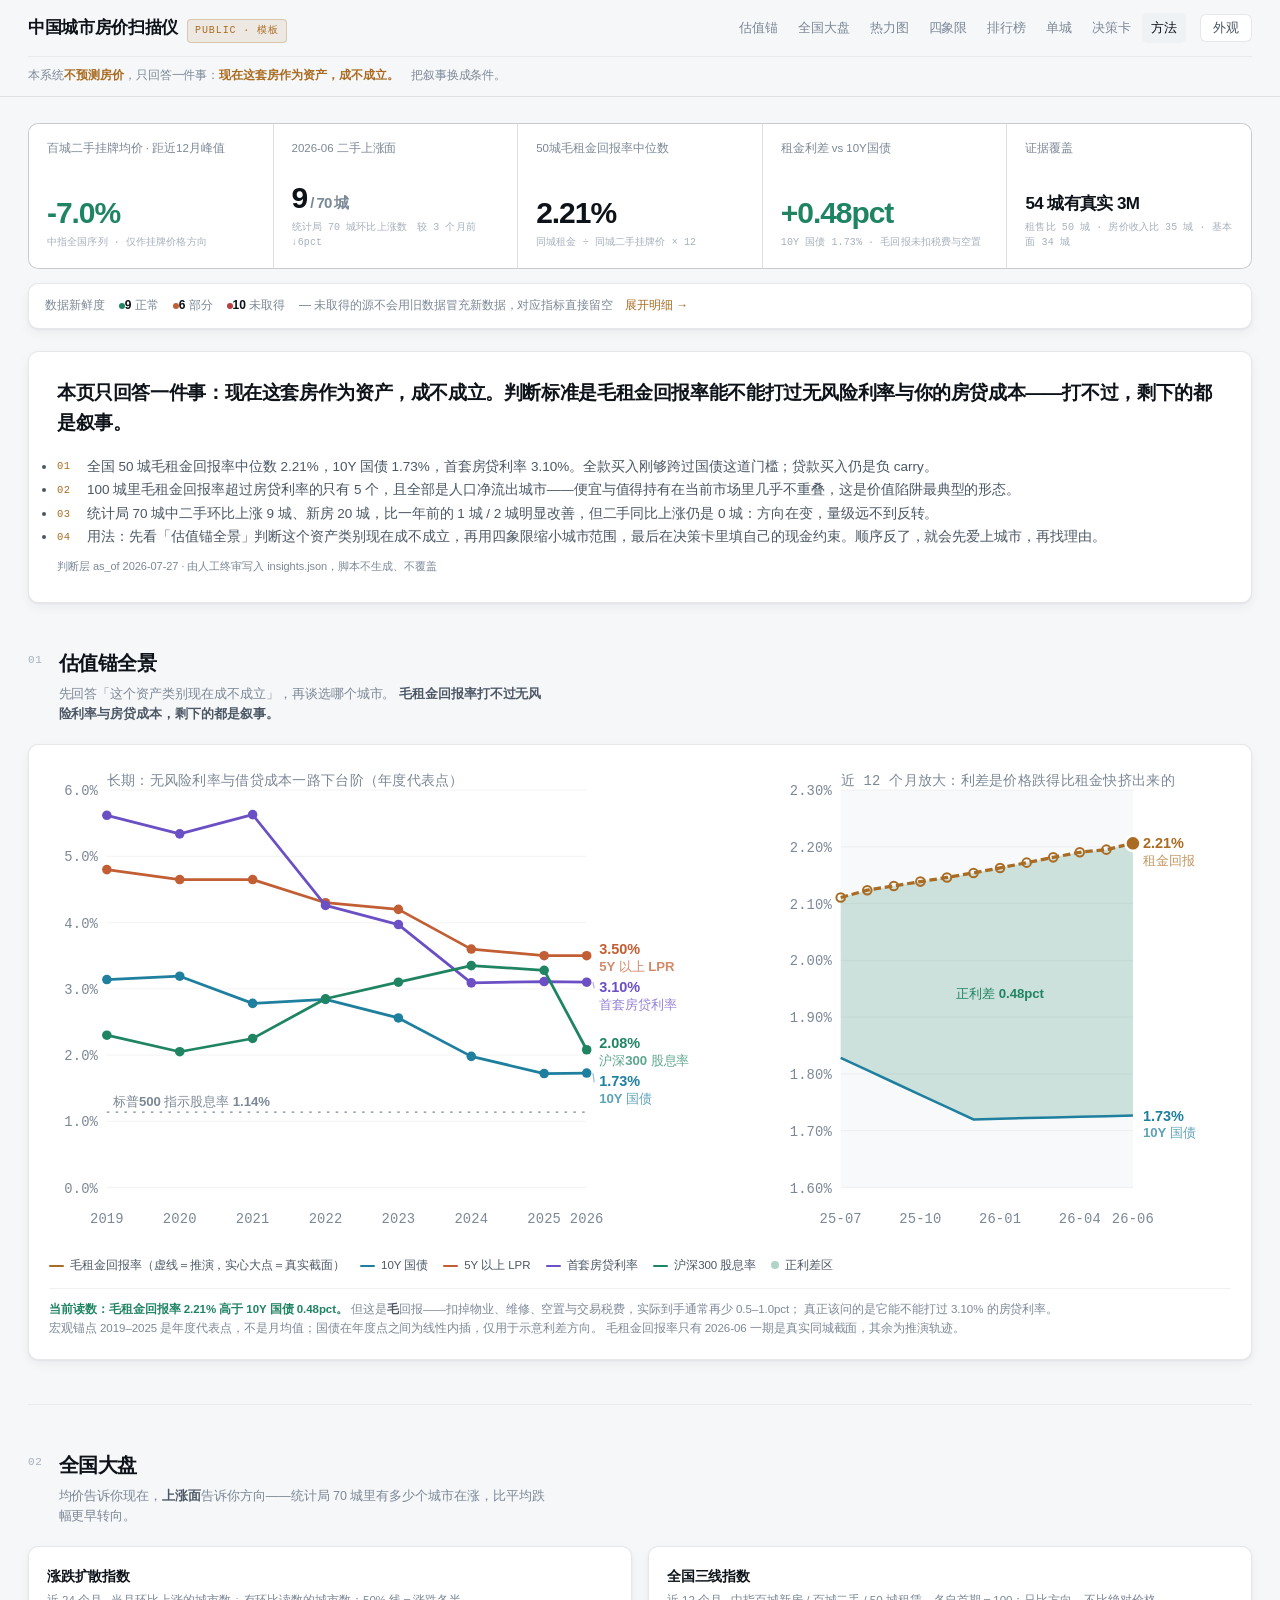
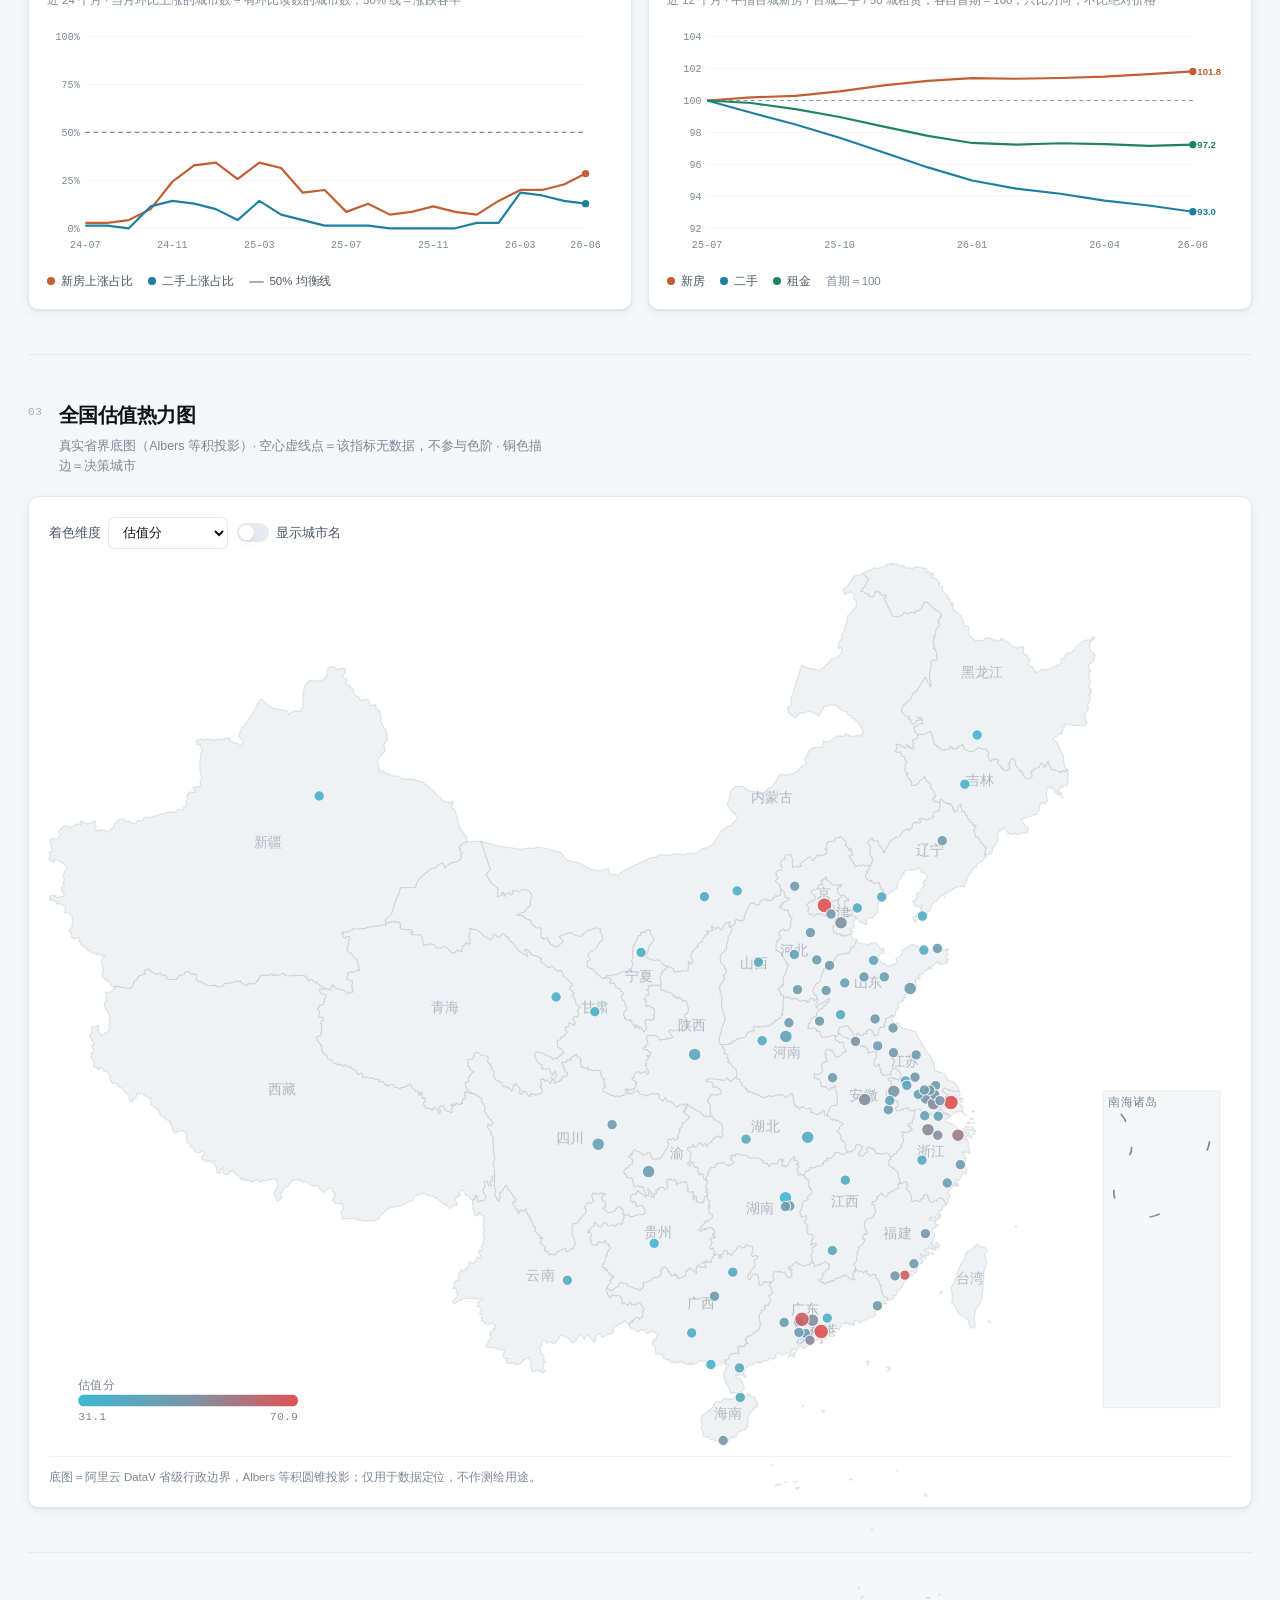
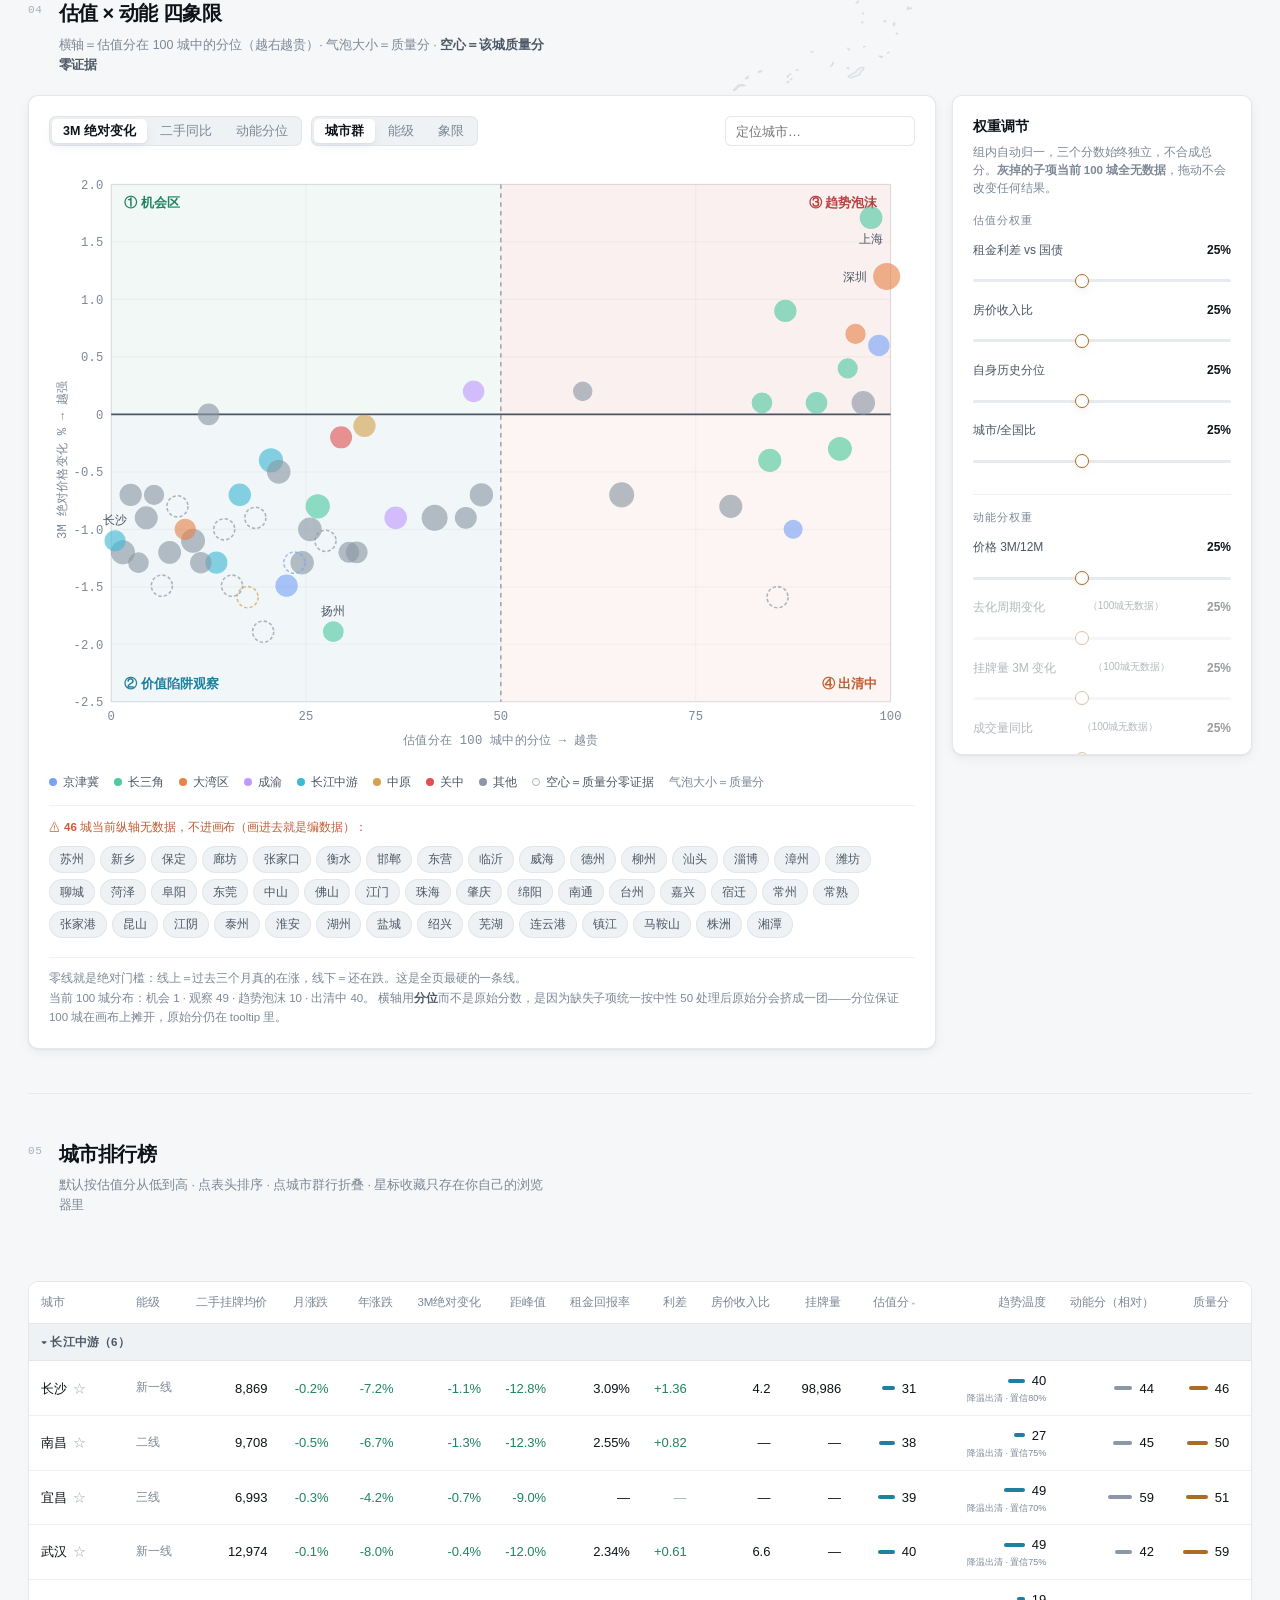
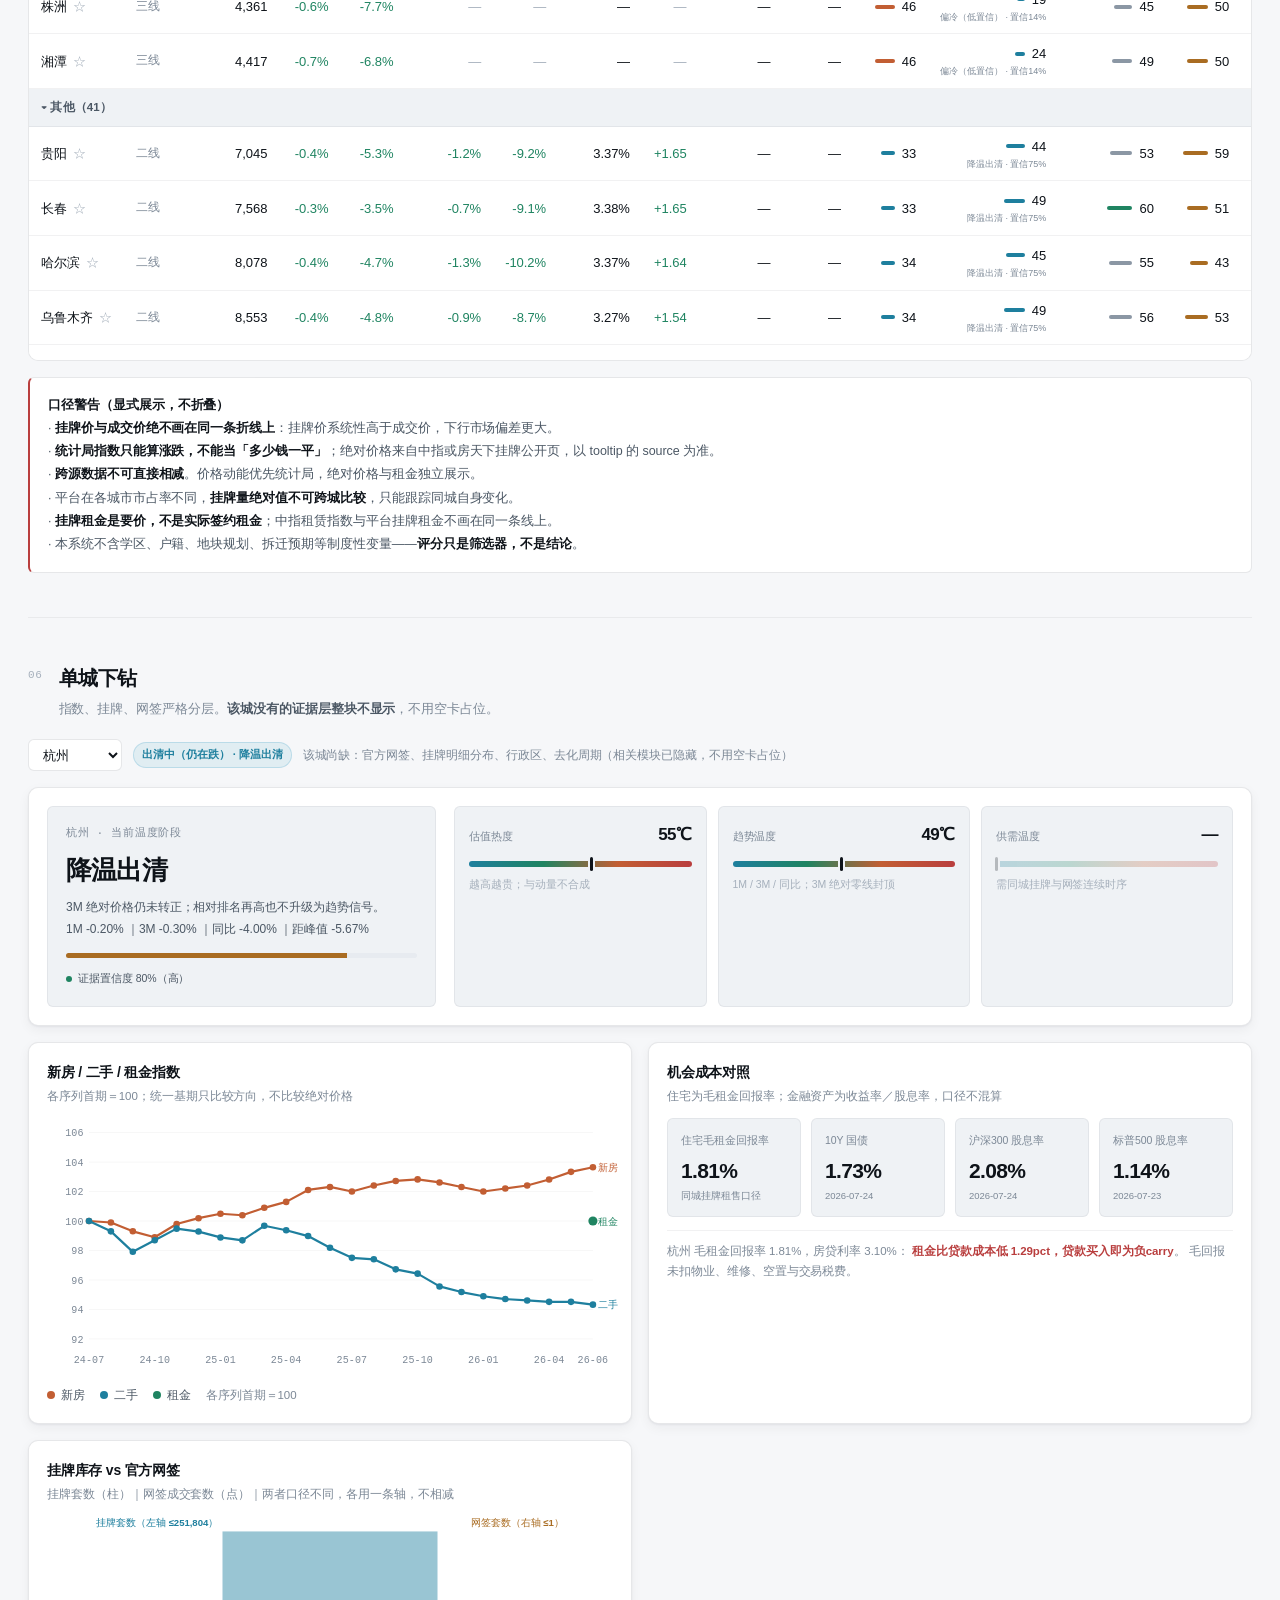
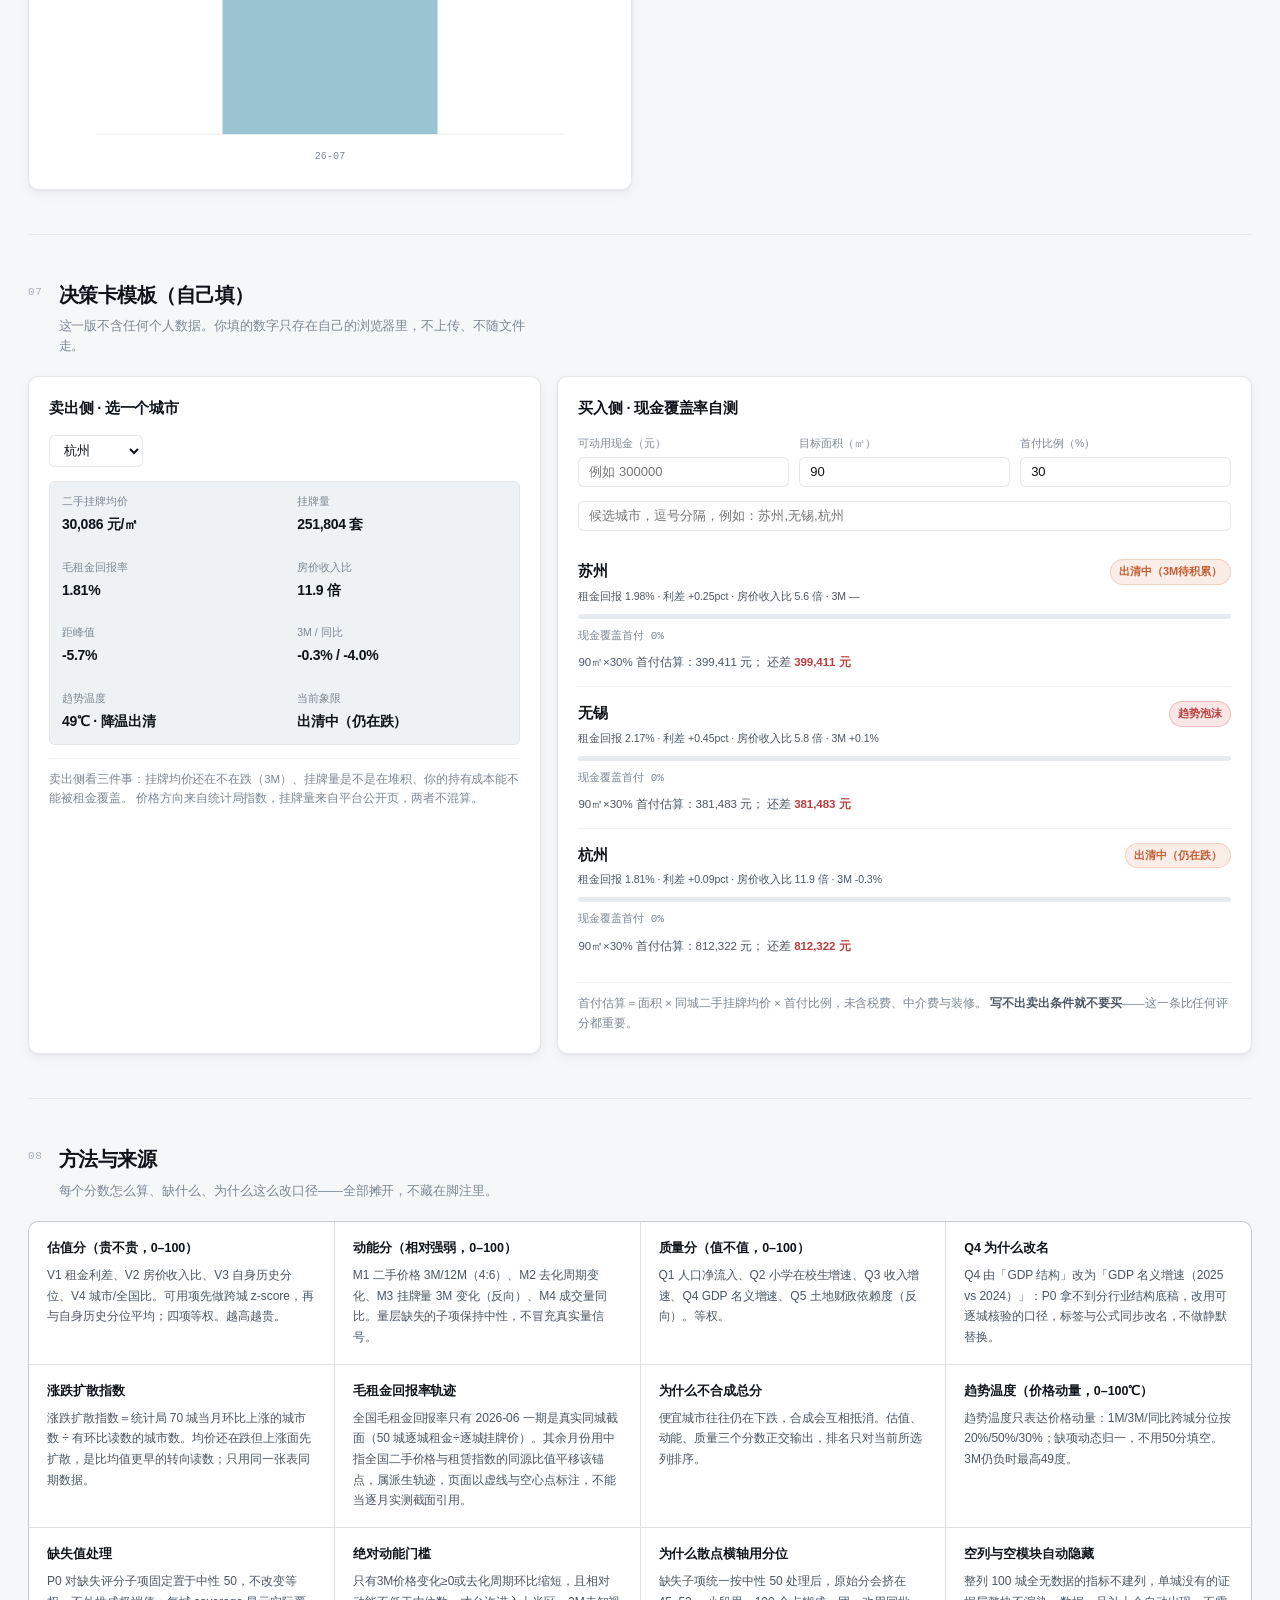
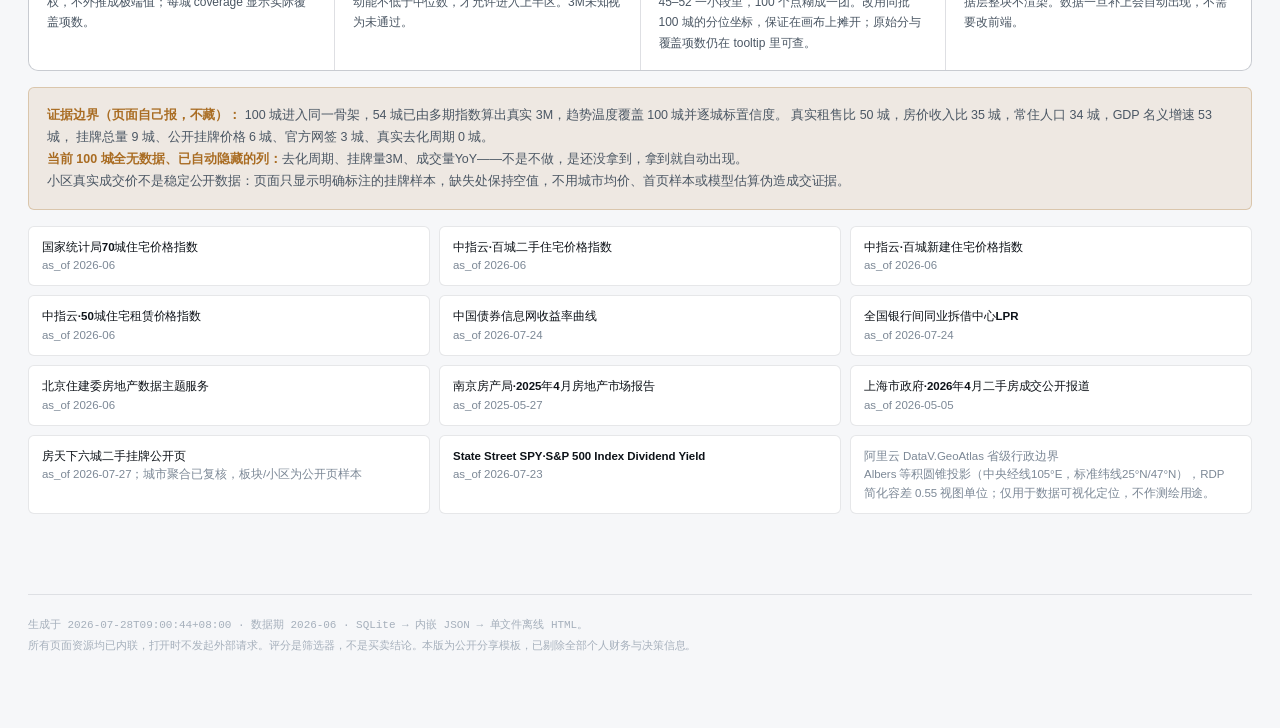
==== city-scanner.html @ cfb12efc "新增中国城市房价扫描仪公开版（自包含单文件） 100 城住宅资产定价扫描仪的脱敏版：同一套市场数据， 决策卡改成读者自填模板，不含任何个人财务与持仓信息。 零外部依赖，打开时不发起任何外部请求。  C" ====
<!DOCTYPE html>
<html lang="zh-CN">
<head>
<meta charset="utf-8">
<meta name="viewport" content="width=device-width, initial-scale=1">
<meta name="color-scheme" content="light dark">
<title>中国城市房价扫描仪</title>
<style>
/* ============================================================
   设计口径：这是一台仪器，不是落地页。
   中性色统一偏冷（对齐"无风险利率"这条冷锚），强调色只有一个——
   铜金 #C8873E，只花在「该看这里」的地方：判断层、决策城市、租金回报率线。
   语义色（涨跌/冷热/警示）与强调色分开，互不占用。
   ============================================================ */
:root{
  /* 中性：冷偏，不是纯灰 */
  --ground:#F6F7F9; --raised:#FFFFFF; --inset:#EFF2F5; --sunken:#E7EBF0;
  --hairline:rgba(16,26,38,.10); --hairline-2:rgba(16,26,38,.06);
  --ink:#0E1319; --ink-2:#4B5764; --ink-3:#7C8896; --ink-4:#A6B0BC;
  /* 强调：铜金，全页唯一 */
  --accent:#A96C22; --accent-soft:rgba(169,108,34,.10); --accent-line:rgba(169,108,34,.28);
  /* 语义：与强调色不共用 */
  --steel:#1E7F9E; --ember:#C25E33; --crimson:#B93E3E; --jade:#1F8461; --violet:#6B4FC4;
  --cool:var(--steel); --warm:var(--ember); --hot:var(--crimson);
  --good:var(--jade); --bad:var(--crimson); --neutral:#8B97A4;
  --q1:#1F8461; --q2:#1E7F9E; --q3:#B93E3E; --q4:#C25E33;
  --shadow-1:0 1px 2px rgba(16,26,38,.05),0 4px 12px rgba(16,26,38,.05);
  --shadow-2:0 2px 6px rgba(16,26,38,.07),0 16px 40px rgba(16,26,38,.10);
  --scrim:rgba(246,247,249,.72);
  --sans:-apple-system,BlinkMacSystemFont,"SF Pro Text","PingFang SC","Hiragino Sans GB","Microsoft YaHei",sans-serif;
  --mono:ui-monospace,SFMono-Regular,"SF Mono","JetBrains Mono","Roboto Mono",Menlo,monospace;
  --r:6px; --r-lg:10px;
  --ease:cubic-bezier(.22,.61,.36,1);
  --ease-out:cubic-bezier(.16,1,.3,1);
}
@media (prefers-color-scheme:dark){
  :root{
    --ground:#0A0D12; --raised:#12161D; --inset:#171C25; --sunken:#1E2530;
    --hairline:rgba(180,200,225,.11); --hairline-2:rgba(180,200,225,.06);
    --ink:#E8EDF2; --ink-2:#9AA7B5; --ink-3:#6D7B8A; --ink-4:#4E5A68;
    --accent:#D69B4E; --accent-soft:rgba(214,155,78,.12); --accent-line:rgba(214,155,78,.34);
    --steel:#4FA8C7; --ember:#D8734A; --crimson:#CE4B4B; --jade:#3E9C7A; --violet:#8E77E0;
    --q1:#3E9C7A; --q2:#4FA8C7; --q3:#CE4B4B; --q4:#D8734A;
    --shadow-1:0 1px 2px rgba(0,0,0,.32),0 4px 14px rgba(0,0,0,.28);
    --shadow-2:0 2px 8px rgba(0,0,0,.40),0 18px 48px rgba(0,0,0,.44);
    --scrim:rgba(10,13,18,.72);
  }
}
:root[data-theme="dark"]{
  --ground:#0A0D12; --raised:#12161D; --inset:#171C25; --sunken:#1E2530;
  --hairline:rgba(180,200,225,.11); --hairline-2:rgba(180,200,225,.06);
  --ink:#E8EDF2; --ink-2:#9AA7B5; --ink-3:#6D7B8A; --ink-4:#4E5A68;
  --accent:#D69B4E; --accent-soft:rgba(214,155,78,.12); --accent-line:rgba(214,155,78,.34);
  --steel:#4FA8C7; --ember:#D8734A; --crimson:#CE4B4B; --jade:#3E9C7A; --violet:#8E77E0;
  --q1:#3E9C7A; --q2:#4FA8C7; --q3:#CE4B4B; --q4:#D8734A;
  --shadow-1:0 1px 2px rgba(0,0,0,.32),0 4px 14px rgba(0,0,0,.28);
  --shadow-2:0 2px 8px rgba(0,0,0,.40),0 18px 48px rgba(0,0,0,.44);
  --scrim:rgba(10,13,18,.72);
}
:root[data-theme="light"]{
  --ground:#F6F7F9; --raised:#FFFFFF; --inset:#EFF2F5; --sunken:#E7EBF0;
  --hairline:rgba(16,26,38,.10); --hairline-2:rgba(16,26,38,.06);
  --ink:#0E1319; --ink-2:#4B5764; --ink-3:#7C8896; --ink-4:#A6B0BC;
  --accent:#A96C22; --accent-soft:rgba(169,108,34,.10); --accent-line:rgba(169,108,34,.28);
  --steel:#1E7F9E; --ember:#C25E33; --crimson:#B93E3E; --jade:#1F8461; --violet:#6B4FC4;
  --q1:#1F8461; --q2:#1E7F9E; --q3:#B93E3E; --q4:#C25E33;
  --shadow-1:0 1px 2px rgba(16,26,38,.05),0 4px 12px rgba(16,26,38,.05);
  --shadow-2:0 2px 6px rgba(16,26,38,.07),0 16px 40px rgba(16,26,38,.10);
  --scrim:rgba(246,247,249,.72);
}

*{box-sizing:border-box;margin:0;padding:0}
html{scroll-behavior:smooth;scroll-padding-top:78px;-webkit-text-size-adjust:100%}
body{
  background:var(--ground);color:var(--ink);
  font:400 14px/1.62 var(--sans);
  letter-spacing:-.003em;
  padding-bottom:72px;
  -webkit-font-smoothing:antialiased;
  transition:background-color .4s var(--ease),color .4s var(--ease);
}
::selection{background:var(--accent-soft);color:var(--ink)}
:focus-visible{outline:2px solid var(--accent);outline-offset:2px;border-radius:3px}
.wrap{max-width:1340px;margin:0 auto;padding:0 28px}

/* ---- 工具排版 ---- */
.mono{font-family:var(--mono);font-variant-numeric:tabular-nums}
.eyebrow{
  font-family:var(--mono);font-size:10.5px;font-weight:500;
  letter-spacing:.13em;text-transform:uppercase;color:var(--ink-3);
}
.num{font-variant-numeric:tabular-nums;letter-spacing:-.02em}

/* ---- 顶栏 ---- */
header{
  position:sticky;top:0;z-index:60;
  background:var(--scrim);
  backdrop-filter:saturate(180%) blur(20px);
  -webkit-backdrop-filter:saturate(180%) blur(20px);
  border-bottom:1px solid var(--hairline);
}
.hd{display:flex;align-items:center;gap:14px;padding:13px 0;flex-wrap:wrap}
.mark{display:flex;align-items:baseline;gap:9px;min-width:0}
h1{font-size:16.5px;font-weight:650;letter-spacing:-.02em;white-space:nowrap}
.edition{
  font-family:var(--mono);font-size:10px;font-weight:500;letter-spacing:.09em;
  padding:3px 7px;border-radius:4px;border:1px solid var(--hairline);
  color:var(--ink-3);white-space:nowrap;
}
.edition[data-kind="public"]{color:var(--accent);border-color:var(--accent-line);background:var(--accent-soft)}
.spacer{flex:1}
nav.jump{display:flex;gap:2px;overflow-x:auto;scrollbar-width:none}
nav.jump::-webkit-scrollbar{display:none}
nav.jump a{
  font-size:12.5px;color:var(--ink-3);text-decoration:none;
  padding:5px 9px;border-radius:5px;white-space:nowrap;
  transition:color .18s var(--ease),background-color .18s var(--ease);
}
nav.jump a:hover{color:var(--ink);background:var(--inset)}
nav.jump a.on{color:var(--ink);background:var(--inset);font-weight:550}
.creed{
  font-size:12px;color:var(--ink-3);padding:9px 0 11px;
  border-top:1px solid var(--hairline-2);line-height:1.6;
}
.creed b{color:var(--accent);font-weight:600}

/* ---- 按钮 / 控件 ---- */
.btn{
  font:500 12.5px/1 var(--sans);
  background:var(--raised);border:1px solid var(--hairline);color:var(--ink-2);
  padding:7px 12px;border-radius:var(--r);cursor:pointer;
  transition:.18s var(--ease);
}
.btn:hover{color:var(--ink);border-color:var(--ink-4);transform:translateY(-1px)}
.btn:active{transform:translateY(0)}
select,input[type=search],input[type=number]{
  font:400 13px var(--sans);
  background:var(--raised);border:1px solid var(--hairline);color:var(--ink);
  padding:6.5px 10px;border-radius:var(--r);
  transition:border-color .18s var(--ease),box-shadow .18s var(--ease);
}
select:hover,input:hover{border-color:var(--ink-4)}
select:focus,input:focus{outline:none;border-color:var(--accent);box-shadow:0 0 0 3px var(--accent-soft)}
input[type=search]{min-width:158px}
/* 分段控件：驱动隐藏的原生 select，逻辑层完全不动 */
.seg{display:inline-flex;background:var(--inset);border-radius:7px;padding:2px;gap:2px;border:1px solid var(--hairline-2)}
.seg button{
  font:500 12.5px/1 var(--sans);
  border:0;background:transparent;color:var(--ink-3);
  padding:6px 11px;border-radius:5px;cursor:pointer;white-space:nowrap;
  transition:color .2s var(--ease),background-color .2s var(--ease),box-shadow .2s var(--ease);
}
.seg button:hover{color:var(--ink)}
.seg button[aria-pressed="true"]{background:var(--raised);color:var(--ink);box-shadow:var(--shadow-1);font-weight:600}
.seg select{display:none}
/* 开关 */
.switch{display:inline-flex;align-items:center;gap:8px;font-size:12.5px;color:var(--ink-2);cursor:pointer;user-select:none}
.switch input{position:absolute;opacity:0;width:0;height:0}
.switch i{
  width:32px;height:19px;border-radius:19px;background:var(--sunken);
  position:relative;flex:0 0 auto;transition:background-color .24s var(--ease);
}
.switch i::after{
  content:"";position:absolute;top:2px;left:2px;width:15px;height:15px;border-radius:50%;
  background:var(--raised);box-shadow:var(--shadow-1);
  transition:transform .26s var(--ease-out);
}
.switch input:checked + i{background:var(--accent)}
.switch input:checked + i::after{transform:translateX(13px)}
.switch input:focus-visible + i{box-shadow:0 0 0 3px var(--accent-soft)}
.tools{display:flex;gap:9px;align-items:center;flex-wrap:wrap;margin-bottom:14px}
.tools label{font-size:12.5px;color:var(--ink-2);display:flex;align-items:center;gap:7px}

/* ---- 区块骨架 ---- */
section{margin:0;padding:44px 0;border-top:1px solid var(--hairline-2)}
section:first-of-type{border-top:0}
.sec-hd{display:flex;align-items:flex-start;gap:16px;margin-bottom:20px;flex-wrap:wrap}
.sec-idx{
  font-family:var(--mono);font-size:11px;font-weight:500;color:var(--ink-4);
  padding-top:5px;letter-spacing:.06em;flex:0 0 auto;
}
.sec-txt{flex:1;min-width:260px}
h2{font-size:20px;font-weight:650;letter-spacing:-.025em;text-wrap:balance;margin-bottom:5px}
.sec-hd .note{font-size:12.5px;color:var(--ink-3);line-height:1.6;max-width:70ch}
.sec-hd .note b{color:var(--ink-2);font-weight:600}

.card{
  background:var(--raised);border:1px solid var(--hairline);border-radius:var(--r-lg);
  padding:20px;box-shadow:var(--shadow-1);
}
.grid-2{display:grid;grid-template-columns:1fr 1fr;gap:16px}
.wide{grid-column:1/-1}

/* ---- KPI ---- */
.kpis{display:grid;grid-template-columns:repeat(auto-fit,minmax(184px,1fr));gap:1px;
  background:var(--hairline);border:1px solid var(--hairline);border-radius:var(--r-lg);overflow:hidden;margin:26px 0 14px}
.kpi{background:var(--raised);padding:16px 18px 18px;min-height:112px;display:flex;flex-direction:column;
  transition:background-color .22s var(--ease)}
.kpi:hover{background:var(--inset)}
.kpi .lab{font-size:11.5px;color:var(--ink-3);line-height:1.45;min-height:2.9em}
.kpi .val{font-size:30px;font-weight:660;line-height:1.05;margin-top:auto;padding-top:8px;
  font-variant-numeric:tabular-nums;letter-spacing:-.035em}
.kpi .val small{font-size:15px;font-weight:500;color:var(--ink-3);letter-spacing:0}
.kpi .sub{font-family:var(--mono);font-size:10px;color:var(--ink-4);margin-top:7px;line-height:1.5;letter-spacing:.01em}

/* ---- 数据源灯 ---- */
.health{background:var(--raised);border:1px solid var(--hairline);border-radius:var(--r-lg);padding:12px 16px;box-shadow:var(--shadow-1)}
.health-head{display:flex;gap:14px;align-items:center;flex-wrap:wrap;font-size:12px;color:var(--ink-3);cursor:pointer;user-select:none}
.health-head b{color:var(--ink);font-weight:600;font-variant-numeric:tabular-nums}
.health-head .more{color:var(--accent);font-weight:500}
.health-body{display:none;gap:7px;flex-wrap:wrap;margin-top:12px;padding-top:12px;border-top:1px solid var(--hairline-2)}
.health.open .health-body{display:flex}
.health-pill{display:inline-flex;align-items:center;gap:7px;padding:5px 10px;border-radius:20px;
  background:var(--inset);font-size:11px;color:var(--ink-2);cursor:help;border:1px solid var(--hairline-2)}
.dot{width:6px;height:6px;border-radius:50%;display:inline-block;flex:0 0 auto}
.dot.ok{background:var(--jade)} .dot.warn{background:var(--ember)} .dot.err{background:var(--crimson)}

/* ---- 判断层 ---- */
.verdict{
  background:var(--raised);border:1px solid var(--hairline);border-radius:var(--r-lg);
  padding:26px 28px;margin:22px 0 0;box-shadow:var(--shadow-1);position:relative;overflow:hidden;
}
.verdict .kicker{margin-bottom:12px}
.verdict .h{font-size:19px;font-weight:600;line-height:1.6;letter-spacing:-.02em;text-wrap:pretty;margin-bottom:16px}
.verdict ol{list-style:none;counter-reset:v;display:grid;gap:11px}
.verdict li{
  counter-increment:v;position:relative;padding-left:30px;
  font-size:13.5px;color:var(--ink-2);line-height:1.75;text-wrap:pretty;
}
.verdict li::before{
  content:counter(v,decimal-leading-zero);position:absolute;left:0;top:.28em;
  font-family:var(--mono);font-size:10.5px;color:var(--accent);letter-spacing:.04em;
}
.verdict .stamp{margin-top:16px;padding-top:13px;border-top:1px solid var(--hairline-2);
  font-family:var(--mono);font-size:10.5px;color:var(--ink-4);line-height:1.6}

/* ---- 图表通用 ---- */
svg.chart{width:100%;height:auto;display:block;overflow:visible}
/* ⚠️ 血泪条款：CSS 的 fill 优先级高于 SVG 的 fill 属性。
   固定灰的轴文字用 .qlabel；需要逐元素上色的一律用不带 fill 的 .klabel。 */
.qlabel{font-size:11px;fill:var(--ink-3);font-family:var(--mono);letter-spacing:.01em}
.klabel{font-size:11.5px;font-weight:600;font-family:var(--sans)}
.klabel.sm{font-size:10.5px;font-weight:550}
.axis-title{font-size:11px;fill:var(--ink-3);font-family:var(--mono);letter-spacing:.02em}
.grid-l{stroke:var(--hairline);stroke-width:1}
.empty-txt{fill:var(--ink-4);font-size:12px;text-anchor:middle}
.chart-card{background:var(--raised);border:1px solid var(--hairline);border-radius:var(--r-lg);
  padding:18px;min-width:0;box-shadow:var(--shadow-1)}
.chart-card h3{font-size:14px;font-weight:620;letter-spacing:-.015em;margin-bottom:4px}
.chart-card .sub{font-size:11.5px;color:var(--ink-3);margin-bottom:12px;line-height:1.55}
.legend{display:flex;gap:15px;flex-wrap:wrap;font-size:11.5px;color:var(--ink-2);margin-top:13px;align-items:center}
.legend i{width:8px;height:8px;border-radius:50%;display:inline-block;margin-right:6px;vertical-align:0}
.legend .ln{width:15px;height:2.5px;border-radius:2px;vertical-align:middle}
.legend .hollow{background:transparent!important;border:1.5px solid var(--ink-4)}
.note-line{font-size:11.5px;color:var(--ink-3);margin-top:13px;padding-top:11px;
  border-top:1px solid var(--hairline-2);line-height:1.7}
.note-line b{color:var(--ink-2)}
/* 线条入场：一次性描边动画 */
@keyframes draw{from{stroke-dashoffset:var(--len)}to{stroke-dashoffset:0}}
.animate-in polyline[data-draw]{animation:draw 1.1s var(--ease-out) both}
@keyframes pop{from{opacity:0;transform:scale(.4)}to{opacity:var(--o,1);transform:scale(1)}}
.animate-in .bub{animation:pop .5s var(--ease-out) both;animation-delay:var(--d,0s)}

/* ---- 四象限 ---- */
.scatter-layout{display:grid;grid-template-columns:minmax(0,1fr) 300px;gap:16px}
.bub{cursor:pointer;transition:stroke-width .15s var(--ease)}
.bub:hover{stroke:var(--ink)!important;stroke-width:2.4!important}
.wpanel{max-height:660px;overflow:auto}
.wpanel h3{font-size:13.5px;font-weight:620;margin-bottom:5px}
.wpanel .hint{font-size:11.5px;color:var(--ink-3);margin-bottom:15px;line-height:1.6}
.weight-group{border-bottom:1px solid var(--hairline-2);padding-bottom:13px;margin-bottom:15px}
.weight-group:last-of-type{border-bottom:0}
.weight-group h3{font-family:var(--mono);font-size:10.5px;letter-spacing:.1em;text-transform:uppercase;
  color:var(--ink-3);font-weight:500;margin-bottom:11px}
.slider-row{margin-bottom:12px}
.slider-row label{display:flex;justify-content:space-between;gap:8px;font-size:12px;color:var(--ink-2);margin-bottom:6px}
.slider-row label b{color:var(--ink);font-variant-numeric:tabular-nums;font-weight:600}
.slider-row.dim{opacity:.42}
input[type=range]{width:100%;height:3px;-webkit-appearance:none;appearance:none;
  background:var(--sunken);border-radius:2px;outline:none;cursor:pointer}
input[type=range]::-webkit-slider-thumb{-webkit-appearance:none;width:14px;height:14px;border-radius:50%;
  background:var(--raised);border:1.5px solid var(--accent);box-shadow:var(--shadow-1);cursor:pointer;
  transition:transform .16s var(--ease)}
input[type=range]::-webkit-slider-thumb:hover{transform:scale(1.18)}
input[type=range]:disabled{cursor:not-allowed}
.tray{margin-top:14px;padding-top:12px;border-top:1px solid var(--hairline-2)}
.tray .th{font-size:11.5px;color:var(--ember);margin-bottom:9px;font-weight:550}
.chip{display:inline-block;background:var(--inset);border:1px solid var(--hairline-2);border-radius:20px;
  padding:3px 10px;font-size:11.5px;color:var(--ink-2);margin:0 5px 6px 0;cursor:pointer;
  transition:.16s var(--ease)}
.chip:hover{border-color:var(--ink-4);color:var(--ink);transform:translateY(-1px)}
.chip.gold{border-color:var(--accent-line);color:var(--accent);background:var(--accent-soft)}

/* ---- 表格 ---- */
.tbl-scroll{overflow:auto;max-height:680px;border:1px solid var(--hairline);border-radius:var(--r-lg);background:var(--raised)}
table{width:100%;border-collapse:separate;border-spacing:0;font-size:13px}
#tbl{min-width:1120px}
thead th{
  background:var(--raised);color:var(--ink-3);font-weight:500;text-align:right;
  padding:11px 12px;font-size:11.5px;white-space:nowrap;cursor:pointer;user-select:none;
  border-bottom:1px solid var(--hairline);position:sticky;top:0;z-index:3;
  transition:color .16s var(--ease);
}
thead th:first-child,thead th:nth-child(2){text-align:left}
thead th:hover{color:var(--ink)}
thead th .ar{opacity:.6;font-size:9px}
tbody td{padding:9px 12px;text-align:right;border-bottom:1px solid var(--hairline-2);
  font-variant-numeric:tabular-nums;white-space:nowrap}
tbody td:first-child,tbody td:nth-child(2){text-align:left}
tbody tr{transition:background-color .14s var(--ease)}
tbody tr:hover{background:var(--inset)}
tr.grp td{background:var(--inset);color:var(--ink-2);font-size:11.5px;font-weight:600;cursor:pointer;
  text-align:left;position:sticky;top:38px;z-index:2;letter-spacing:.01em}
tr.dec td:first-child{font-weight:600;color:var(--accent)}
tr.star td:first-child::before{content:"★";color:var(--accent);margin-right:5px;font-size:11px}
.tag{font-size:11px;padding:3px 8px;border-radius:20px;font-weight:600;white-space:nowrap;
  border:1px solid transparent}
.t1{background:rgba(62,156,122,.13);color:var(--q1);border-color:rgba(62,156,122,.26)}
.t2{background:rgba(79,168,199,.13);color:var(--q2);border-color:rgba(79,168,199,.26)}
.t3{background:rgba(206,75,75,.13);color:var(--q3);border-color:rgba(206,75,75,.26)}
.t4{background:rgba(216,115,74,.13);color:var(--q4);border-color:rgba(216,115,74,.26)}
.up{color:var(--crimson)} .down{color:var(--jade)} .missing{color:var(--ink-4)}
.bar{display:inline-block;height:4px;border-radius:3px;vertical-align:middle;margin-right:7px;
  transition:width .5s var(--ease-out)}
.mini{display:flex;align-items:center;justify-content:flex-end}
.fav{cursor:pointer;color:var(--ink-4);margin-left:6px;transition:color .16s var(--ease)}
.fav:hover{color:var(--accent)}
.fav.on{color:var(--accent)}

/* ---- 单城下钻 ---- */
.drill-head{display:flex;gap:11px;align-items:center;flex-wrap:wrap;margin-bottom:16px}
.temp-summary{display:grid;grid-template-columns:minmax(230px,.85fr) minmax(0,1.7fr);gap:18px;align-items:stretch}
.temp-stage{background:var(--inset);border:1px solid var(--hairline-2);border-radius:var(--r);padding:18px}
.temp-stage .city{font-family:var(--mono);font-size:10.5px;color:var(--ink-3);letter-spacing:.08em;text-transform:uppercase}
.temp-stage .stage{font-size:26px;font-weight:650;margin:7px 0 6px;letter-spacing:-.03em}
.temp-stage .readout{font-size:12px;color:var(--ink-2);line-height:1.8}
.thermo-grid{display:grid;grid-template-columns:repeat(3,1fr);gap:11px}
.thermo{background:var(--inset);border:1px solid var(--hairline-2);border-radius:var(--r);padding:14px}
.thermo .lab{display:flex;justify-content:space-between;gap:8px;color:var(--ink-3);font-size:11px;align-items:baseline}
.thermo .lab b{color:var(--ink);font-size:17px;font-variant-numeric:tabular-nums;letter-spacing:-.03em;font-weight:640}
.thermo-track{height:6px;margin:12px 0 9px;border-radius:20px;position:relative;
  background:linear-gradient(90deg,var(--steel),var(--jade),var(--ember),var(--crimson))}
.thermo-track i{position:absolute;top:-4px;width:3px;height:14px;background:var(--ink);border-radius:2px;
  box-shadow:0 0 0 2px var(--inset);transition:left .5s var(--ease-out)}
.thermo .desc{font-size:10.5px;color:var(--ink-4);line-height:1.55}
.confidence-line{height:5px;background:var(--sunken);border-radius:8px;overflow:hidden;margin:12px 0 8px}
.confidence-line i{display:block;height:100%;background:var(--accent);transition:width .6s var(--ease-out)}
.evidence-badge{display:inline-flex;align-items:center;gap:6px;font-size:10.5px;color:var(--ink-2)}
.evidence-badge i{width:6px;height:6px;border-radius:50%}
.opps{display:grid;grid-template-columns:repeat(4,1fr);gap:10px}
.opp{background:var(--inset);border:1px solid var(--hairline-2);border-radius:var(--r);padding:13px}
.opp .k{font-size:10.5px;color:var(--ink-3);line-height:1.4;min-height:2.8em}
.opp .v{font-size:21px;font-weight:640;margin-top:5px;font-variant-numeric:tabular-nums;letter-spacing:-.03em}
.opp .m{font-family:var(--mono);font-size:9.5px;color:var(--ink-4);margin-top:4px}

/* ---- 决策卡 ---- */
.decision-grid{display:grid;grid-template-columns:.85fr 1.15fr;gap:16px}
.decision-col{background:var(--raised);border:1px solid var(--hairline);border-radius:var(--r-lg);
  padding:20px;box-shadow:var(--shadow-1)}
.decision-col h3{font-size:14.5px;font-weight:620;margin-bottom:14px;letter-spacing:-.015em}
.decision-stat{display:grid;grid-template-columns:1fr 1fr;gap:1px;background:var(--hairline-2);
  border:1px solid var(--hairline-2);border-radius:var(--r);overflow:hidden}
.decision-stat .s{background:var(--inset);padding:11px 12px;font-variant-numeric:tabular-nums;
  font-size:14px;font-weight:600;letter-spacing:-.02em}
.decision-stat .s span{display:block;font-size:10.5px;color:var(--ink-3);font-variant-numeric:normal;
  font-weight:400;letter-spacing:0;margin-bottom:3px}
.candidate{border-top:1px solid var(--hairline-2);padding:14px 0}
.candidate:first-of-type{border-top:0}
.candidate-head{display:flex;justify-content:space-between;gap:8px;align-items:center}
.candidate-head b{font-size:14.5px;font-weight:620;letter-spacing:-.015em}
.progress{height:5px;background:var(--sunken);border-radius:8px;overflow:hidden;margin-top:9px}
.progress i{display:block;height:100%;background:var(--jade);border-radius:8px;transition:width .6s var(--ease-out)}
.cash-gap{font-size:11.5px;color:var(--ink-2);margin-top:7px}
.cash-gap b{color:var(--crimson);font-variant-numeric:tabular-nums}
.checks{font-size:11px;color:var(--ink-3);margin-top:7px;line-height:1.85;font-family:var(--mono)}
.checks .ok{color:var(--jade)} .checks .no{color:var(--ink-4)}
.selfcalc{display:grid;grid-template-columns:1fr 1fr 1fr;gap:10px;margin-bottom:14px}
.selfcalc label{display:block;font-size:10.5px;color:var(--ink-3);margin-bottom:5px}
.selfcalc input{width:100%}

/* ---- 方法 / 警示 ---- */
.meth{display:grid;grid-template-columns:repeat(auto-fit,minmax(280px,1fr));gap:1px;
  background:var(--hairline);border:1px solid var(--hairline);border-radius:var(--r-lg);overflow:hidden}
.meth .m{background:var(--raised);padding:16px 18px}
.meth h4{font-size:12.5px;font-weight:620;margin-bottom:7px;color:var(--ink)}
.meth p{font-size:12px;color:var(--ink-2);line-height:1.72}
.warnbox{background:var(--raised);border:1px solid var(--hairline);border-left:2px solid var(--crimson);
  border-radius:var(--r);padding:16px 18px;font-size:12.5px;color:var(--ink-2);line-height:1.85}
.warnbox b{color:var(--ink)}
.gapbox{margin-top:16px;background:var(--accent-soft);border:1px solid var(--accent-line);
  border-radius:var(--r);padding:16px 18px;font-size:12.5px;color:var(--ink-2);line-height:1.78}
.gapbox b{color:var(--accent)}
.source-list{margin-top:16px;display:grid;grid-template-columns:repeat(auto-fit,minmax(300px,1fr));gap:9px}
.source-item{background:var(--raised);border:1px solid var(--hairline);border-radius:var(--r);
  padding:11px 13px;font-size:11.5px;color:var(--ink-3);line-height:1.6;transition:.16s var(--ease)}
.source-item:hover{border-color:var(--ink-4);transform:translateY(-1px)}
.source-item a{color:var(--ink);text-decoration:none;font-weight:550}
.source-item a:hover{color:var(--accent)}
footer{margin-top:36px;padding-top:20px;border-top:1px solid var(--hairline);
  font-family:var(--mono);font-size:11px;color:var(--ink-4);line-height:1.85}

/* ---- Tooltip ---- */
#tip{
  position:fixed;pointer-events:none;z-index:99;max-width:340px;opacity:0;
  background:var(--raised);border:1px solid var(--hairline);border-radius:var(--r);
  padding:12px 14px;font-size:12px;box-shadow:var(--shadow-2);
  backdrop-filter:blur(12px);-webkit-backdrop-filter:blur(12px);
  transform:translateY(3px) scale(.98);
  transition:opacity .16s var(--ease),transform .16s var(--ease-out);
}
#tip.show{opacity:1;transform:translateY(0) scale(1)}
#tip .tn{font-weight:640;font-size:13.5px;margin-bottom:9px;letter-spacing:-.015em}
#tip .tr{display:flex;justify-content:space-between;gap:18px;color:var(--ink-3);line-height:1.85}
#tip .tr b{color:var(--ink);font-weight:550;font-variant-numeric:tabular-nums;text-align:right}
#tip .src{margin-top:9px;padding-top:8px;border-top:1px solid var(--hairline-2);
  color:var(--ink-4);font-size:10px;line-height:1.6;font-family:var(--mono)}

/* ---- 滚动渐显 ---- */
.reveal{opacity:0;transform:translateY(14px)}
.reveal.in{opacity:1;transform:none;transition:opacity .6s var(--ease-out),transform .6s var(--ease-out)}
.hidden{display:none!important}

@media (prefers-reduced-motion:reduce){
  html{scroll-behavior:auto}
  *,*::before,*::after{animation-duration:.001ms!important;animation-iteration-count:1!important;
    transition-duration:.001ms!important}
  .reveal{opacity:1;transform:none}
}
@media(max-width:1080px){.scatter-layout{grid-template-columns:1fr}.wpanel{max-height:none}}
@media(max-width:860px){.temp-summary{grid-template-columns:1fr}.thermo-grid{grid-template-columns:1fr}
  .decision-grid,.grid-2{grid-template-columns:1fr}nav.jump{display:none}}
@media(max-width:640px){
  .wrap{padding:0 15px}
  h1{font-size:15px}h2{font-size:17px}
  .kpis{grid-template-columns:1fr 1fr}.kpi{padding:13px}.kpi .val{font-size:24px}
  section{padding:32px 0}.card,.chart-card,.decision-col{padding:15px}
  .sec-hd{gap:10px}.sec-idx{padding-top:2px}
  .opps{grid-template-columns:1fr 1fr}.selfcalc{grid-template-columns:1fr}
  .verdict{padding:19px}.verdict .h{font-size:16px}
}
</style>
</head>
<body>
<header>
  <div class="wrap">
    <div class="hd">
      <div class="mark">
        <h1>中国城市房价扫描仪</h1>
        <span class="edition" id="editionTag"></span>
      </div>
      <span class="spacer"></span>
      <nav class="jump" id="jumpNav"></nav>
      <button class="btn" type="button" id="themeBtn" aria-label="切换深浅主题">外观</button>
    </div>
    <div class="creed">本系统<b>不预测房价</b>，只回答一件事：<b>现在这套房作为资产，成不成立。</b>　把叙事换成条件。</div>
  </div>
</header>

<main class="wrap">
  <div class="kpis reveal" id="kpis"></div>
  <div class="health reveal" id="health"></div>
  <div id="verdictHost"></div>

  <section id="anchorSection">
    <div class="sec-hd reveal">
      <div class="sec-idx">01</div>
      <div class="sec-txt">
        <h2>估值锚全景</h2>
        <div class="note">先回答「这个资产类别现在成不成立」，再谈选哪个城市。
          <b>毛租金回报率打不过无风险利率与房贷成本，剩下的都是叙事。</b></div>
      </div>
    </div>
    <div class="card reveal">
      <svg id="anchor" class="chart" viewBox="0 0 940 380" role="img" aria-label="全国租金回报率与宏观估值锚时间序列"></svg>
      <div class="legend" id="anchorLegend"></div>
      <div class="note-line" id="anchorNote"></div>
    </div>
  </section>

  <section id="nationalSection">
    <div class="sec-hd reveal">
      <div class="sec-idx">02</div>
      <div class="sec-txt">
        <h2>全国大盘</h2>
        <div class="note">均价告诉你现在，<b>上涨面</b>告诉你方向——统计局 70 城里有多少个城市在涨，比平均跌幅更早转向。</div>
      </div>
    </div>
    <div class="grid-2 reveal">
      <div class="chart-card">
        <h3>涨跌扩散指数</h3>
        <div class="sub">近 24 个月 · 当月环比上涨的城市数 ÷ 有环比读数的城市数；50% 线＝涨跌各半</div>
        <svg id="breadth" class="chart" viewBox="0 0 620 260"></svg>
        <div class="legend">
          <span><i style="background:var(--ember)"></i>新房上涨占比</span>
          <span><i style="background:var(--steel)"></i>二手上涨占比</span>
          <span><i class="ln" style="background:var(--ink-4)"></i>50% 均衡线</span>
        </div>
      </div>
      <div class="chart-card">
        <h3>全国三线指数</h3>
        <div class="sub">近 12 个月 · 中指百城新房 / 百城二手 / 50 城租赁，各自首期＝100；只比方向，不比绝对价格</div>
        <svg id="natTrend" class="chart" viewBox="0 0 620 260"></svg>
        <div class="legend" id="natLegend"></div>
      </div>
    </div>
  </section>

  <section id="mapSection">
    <div class="sec-hd reveal">
      <div class="sec-idx">03</div>
      <div class="sec-txt">
        <h2>全国估值热力图</h2>
        <div class="note">真实省界底图（Albers 等积投影）· 空心虚线点＝该指标无数据，不参与色阶 · 铜色描边＝决策城市</div>
      </div>
    </div>
    <div class="card reveal">
      <div class="tools">
        <label>着色维度
          <select id="mapMetric">
            <option value="valuation_score">估值分</option>
            <option value="trend_temperature">趋势温度</option>
            <option value="price_yoy">二手同比</option>
            <option value="price_3m">3M 绝对变化</option>
            <option value="rental_yield">毛租金回报率</option>
            <option value="rental_spread">租金利差</option>
            <option value="price_income_ratio">房价收入比</option>
            <option value="price_from_peak">距峰值</option>
            <option value="quality_score">质量分</option>
          </select>
        </label>
        <label class="switch"><input type="checkbox" id="mapLabels"><i></i>显示城市名</label>
      </div>
      <svg id="map" class="chart" role="img" aria-label="中国城市房价指标热力图"></svg>
      <div class="note-line" id="mapNote"></div>
    </div>
  </section>

  <section id="scatterSection">
    <div class="sec-hd reveal">
      <div class="sec-idx">04</div>
      <div class="sec-txt">
        <h2>估值 × 动能 四象限</h2>
        <div class="note">横轴＝估值分在 100 城中的分位（越右越贵）· 气泡大小＝质量分 · <b>空心＝该城质量分零证据</b></div>
      </div>
    </div>
    <div class="scatter-layout reveal">
      <div class="card">
        <div class="tools">
          <div class="seg" data-for="yAxis" aria-label="纵轴">
            <select id="yAxis">
              <option value="price_3m">3M 绝对变化</option>
              <option value="price_yoy">二手同比</option>
              <option value="momentum_rank">动能分位</option>
            </select>
          </div>
          <div class="seg" data-for="dotColor" aria-label="配色">
            <select id="dotColor">
              <option value="cluster">城市群</option>
              <option value="tier">能级</option>
              <option value="quadrant">象限</option>
            </select>
          </div>
          <span class="spacer"></span>
          <input type="search" id="scatterFind" placeholder="定位城市…">
        </div>
        <svg id="scatter" class="chart" viewBox="0 0 780 540" role="img" aria-label="城市估值与动能四象限散点图"></svg>
        <div class="legend" id="scatterLegend"></div>
        <div class="tray hidden" id="scatterTray"></div>
        <div class="note-line" id="scatterNote"></div>
      </div>
      <div class="card wpanel">
        <h3>权重调节</h3>
        <div class="hint">组内自动归一，三个分数始终独立，不合成总分。<b>灰掉的子项当前 100 城全无数据</b>，拖动不会改变任何结果。</div>
        <div id="weightPanel"></div>
        <button class="btn" type="button" style="width:100%" id="resetBtn">复位为等权</button>
      </div>
    </div>
  </section>

  <section id="rankingSection">
    <div class="sec-hd reveal">
      <div class="sec-idx">05</div>
      <div class="sec-txt">
        <h2>城市排行榜</h2>
        <div class="note">默认按估值分从低到高 · 点表头排序 · 点城市群行折叠 · 星标收藏只存在你自己的浏览器里</div>
      </div>
    </div>
    <div class="tools reveal">
      <select id="fTier"><option value="">全部能级</option><option>一线</option><option>新一线</option><option>二线</option><option>三线</option></select>
      <select id="fCluster"><option value="">全部城市群</option></select>
      <select id="fQuad"><option value="">全部象限</option><option>机会</option><option>观察</option><option>趋势泡沫</option><option>出清中</option></select>
      <select id="fPop"><option value="">全部人口趋势</option><option>净流入</option><option>持平</option><option>净流出</option><option>未知</option></select>
      <input type="search" id="fName" placeholder="搜索城市…">
      <label class="switch" id="fDecWrap"><input type="checkbox" id="fDec"><i></i>只看决策城市</label>
      <label class="switch"><input type="checkbox" id="fFav"><i></i>只看收藏</label>
    </div>
    <div class="tbl-scroll reveal"><table id="tbl">
      <thead><tr id="thead"></tr></thead>
      <tbody id="tb"></tbody>
    </table></div>
    <div class="warnbox reveal" style="margin-top:16px">
      <b>口径警告（显式展示，不折叠）</b><br>
      · <b>挂牌价与成交价绝不画在同一条折线上</b>：挂牌价系统性高于成交价，下行市场偏差更大。<br>
      · <b>统计局指数只能算涨跌，不能当「多少钱一平」</b>；绝对价格来自中指或房天下挂牌公开页，以 tooltip 的 source 为准。<br>
      · <b>跨源数据不可直接相减</b>。价格动能优先统计局，绝对价格与租金独立展示。<br>
      · 平台在各城市市占率不同，<b>挂牌量绝对值不可跨城比较</b>，只能跟踪同城自身变化。<br>
      · <b>挂牌租金是要价，不是实际签约租金</b>；中指租赁指数与平台挂牌租金不画在同一条线上。<br>
      · 本系统不含学区、户籍、地块规划、拆迁预期等制度性变量——<b>评分只是筛选器，不是结论</b>。
    </div>
  </section>

  <section id="cityDrillSection">
    <div class="sec-hd reveal">
      <div class="sec-idx">06</div>
      <div class="sec-txt">
        <h2>单城下钻</h2>
        <div class="note">指数、挂牌、网签严格分层。<b>该城没有的证据层整块不显示</b>，不用空卡占位。</div>
      </div>
    </div>
    <div class="drill-head reveal">
      <select id="citySelect" aria-label="选择下钻城市"></select>
      <span class="tag t2" id="cityStatus"></span>
      <span id="cityGap" style="font-size:11.5px;color:var(--ink-3)"></span>
    </div>
    <div class="grid-2 reveal" id="drillGrid">
      <div class="chart-card wide" id="temperaturePanel"></div>

      <div class="chart-card" data-mod="trend">
        <h3>新房 / 二手 / 租金指数</h3>
        <div class="sub">各序列首期＝100；统一基期只比较方向，不比较绝对价格</div>
        <svg id="cityTrend" class="chart" viewBox="0 0 620 280"></svg>
        <div class="legend" id="cityTrendLegend"></div>
      </div>

      <div class="chart-card" data-mod="opp">
        <h3>机会成本对照</h3>
        <div class="sub">住宅为毛租金回报率；金融资产为收益率／股息率，口径不混算</div>
        <div class="opps" id="opportunity"></div>
        <div class="note-line" id="oppNote"></div>
      </div>

      <div class="chart-card" data-mod="supply">
        <h3>挂牌库存 vs 官方网签</h3>
        <div class="sub">挂牌套数（柱）｜网签成交套数（点）｜两者口径不同，各用一条轴，不相减</div>
        <svg id="supplyChart" class="chart" viewBox="0 0 620 280"></svg>
      </div>

      <div class="chart-card" data-mod="box">
        <h3>二手挂牌单价分布</h3>
        <div class="sub">P10 / P25 / 中位数 / P75 / P90；看结构，不用均值代替分布</div>
        <svg id="priceBox" class="chart" viewBox="0 0 620 190"></svg>
      </div>

      <div class="chart-card wide" data-mod="district">
        <h3>行政区挂牌排行</h3>
        <div class="sub">公开挂牌页同源结构样本；样本量不冒充平台全量</div>
        <div class="tbl-scroll" style="max-height:340px"><table>
          <thead><tr><th>行政区</th><th>观察样本 / 平台总量</th><th>挂牌中位价</th><th>P25</th><th>P75</th><th>面积中位数</th><th>来源 / as_of</th></tr></thead>
          <tbody id="districtBody"></tbody>
        </table></div>
      </div>

      <div class="chart-card wide" data-mod="plate">
        <h3>板块排行</h3>
        <div class="sub">估值＝板块挂牌中位价的同城分位，动能＝同源价格与挂牌量变化</div>
        <div class="tools">
          <div class="seg" data-for="plateSort" aria-label="板块排序">
            <select id="plateSort">
              <option value="valuation_score">按估值</option>
              <option value="momentum_score">按动能</option>
            </select>
          </div>
        </div>
        <div class="tbl-scroll" style="max-height:340px"><table>
          <thead><tr><th>板块</th><th>行政区</th><th>观察样本</th><th>挂牌中位价</th><th>价格3M</th><th>挂牌量3M</th><th>估值</th><th>动能</th></tr></thead>
          <tbody id="plateBody"></tbody>
        </table></div>
      </div>

      <div class="chart-card wide" data-mod="community">
        <h3>小区 Top / Bottom 20</h3>
        <div class="sub"><b>挂牌口径，非成交价。</b>默认过滤挂牌少于 5 套的高噪音样本。</div>
        <div class="tools">
          <input type="search" id="communitySearch" placeholder="输入小区名…">
          <div class="seg" data-for="communityOrder" aria-label="排序">
            <select id="communityOrder">
              <option value="top">单价 Top 20</option>
              <option value="bottom">单价 Bottom 20</option>
            </select>
          </div>
          <label class="switch"><input type="checkbox" id="showLowSample"><i></i>显示 ＜5 套小区</label>
          <button class="btn" type="button" id="loadCommunities">加载该城小区分片</button>
          <span id="communityStatus" class="mono" style="font-size:11px;color:var(--ink-4)">尚未加载</span>
        </div>
        <div class="tbl-scroll" style="max-height:400px"><table>
          <thead><tr><th>小区</th><th>板块 / 行政区</th><th>观察样本</th><th>单价中位数</th><th>3M</th><th>12M</th><th>同城分位</th></tr></thead>
          <tbody id="communityBody"></tbody>
        </table></div>
        <div class="grid-2" style="margin-top:14px">
          <div><h3 style="font-size:12.5px;margin-bottom:8px">小区挂牌均价与套数走势</h3><svg id="communityTrend" class="chart" viewBox="0 0 620 220"></svg></div>
          <div><h3 style="font-size:12.5px;margin-bottom:8px">小区挂牌单价箱线</h3><svg id="communityBox" class="chart" viewBox="0 0 620 220"></svg></div>
        </div>
      </div>
    </div>
  </section>

  <section id="decisionSection">
    <div class="sec-hd reveal">
      <div class="sec-idx">07</div>
      <div class="sec-txt">
        <h2 id="decisionTitle">决策卡</h2>
        <div class="note" id="decisionNote"></div>
      </div>
    </div>
    <div class="decision-grid reveal">
      <div class="decision-col"><h3 id="sellTitle">卖出侧</h3><div id="sellDecision"></div></div>
      <div class="decision-col"><h3 id="buyTitle">买入侧</h3><div id="buyDecision"></div></div>
    </div>
  </section>

  <section id="methodSection">
    <div class="sec-hd reveal">
      <div class="sec-idx">08</div>
      <div class="sec-txt">
        <h2>方法与来源</h2>
        <div class="note">每个分数怎么算、缺什么、为什么这么改口径——全部摊开，不藏在脚注里。</div>
      </div>
    </div>
    <div class="meth reveal" id="methodHost"></div>
    <div class="gapbox reveal" id="gapbox"></div>
    <div class="source-list reveal" id="sourceList"></div>
  </section>

  <footer id="footer"></footer>
</main>
<div id="tip"></div>

<script>
const DATA={"meta":{"title":"中国城市房价扫描仪","generated_at":"2026-07-28T09:00:44+08:00","period":"2026-06","coverage":{"cities":100,"valuation_scores":100,"rent_yield":50,"price_income":35,"actual_3m":54,"trend_temperature":100,"fundamentals":34,"listing_count":9,"listing_price":6,"netsign_cities":3,"absorption":0,"population":34,"gdp_growth":53},"columns_present":{"price_level":100,"price_mom":100,"price_yoy":100,"price_3m":54,"price_from_peak":54,"rental_yield":50,"rental_spread":50,"price_income_ratio":35,"absorption_months":0,"listing_count":9,"listing_3m":0,"deals_yoy":0,"trend_temperature":100},"edition":"public"},"kpis":{"national_used_from_12m_peak":-6.96,"rising_cities":14,"city_count":100,"national_rental_yield":2.21,"cgb10y":1.73,"rental_spread":0.48},"source_health":[{"source_name":"三分数与四象限","last_success_at":"2026-07-28T09:00:44+08:00","last_attempt_at":"2026-07-28T09:00:44+08:00","last_status":"partial","rows":100,"note":"period=2026-06; scores=100; missing P0 subitems use neutral 50 without changing equal weights; coverage is exported per city; absolute-gate unknown is never allowed into upper quadrants"},{"source_name":"中指云·50城租赁","last_success_at":"2026-07-27T15:57:10+08:00","last_attempt_at":"2026-07-27T15:57:10+08:00","last_status":"current","rows":50,"note":"verified bundled snapshot; no network attempted; data period=2026-06"},{"source_name":"中指云·百城二手","last_success_at":"2026-07-27T15:57:10+08:00","last_attempt_at":"2026-07-27T15:57:10+08:00","last_status":"current","rows":100,"note":"verified bundled snapshot; no network attempted; data period=2026-06"},{"source_name":"中指云·百城新房","last_success_at":"2026-07-27T15:57:10+08:00","last_attempt_at":"2026-07-27T15:57:10+08:00","last_status":"current","rows":100,"note":"verified bundled snapshot; no network attempted; data period=2026-06"},{"source_name":"国家统计局·70城价格","last_success_at":"2026-07-27T15:57:10+08:00","last_attempt_at":"2026-07-27T15:57:10+08:00","last_status":"current","rows":140,"note":"verified bundled snapshot; no network attempted; period=2026-06; release=2026-07-15; parser=reused fetch_data.py"},{"source_name":"国家统计局·70城历史","last_success_at":"2026-07-28T09:00:44+08:00","last_attempt_at":"2026-07-28T09:00:44+08:00","last_status":"current","rows":3360,"note":"months=24/24; rows=3360; static_index_pages=36; parser=reused fetch_data.py"},{"source_name":"城市基本面·统计公报","last_success_at":"2026-07-28T09:00:44+08:00","last_attempt_at":"2026-07-28T09:00:44+08:00","last_status":"partial","rows":63,"note":"cities=63/100；常住人口 34 城、城镇人均可支配收入 35 城（含增速 29 城）、GDP总量 53 城、GDP名义增速 53 城；小学在校生/土地出让金/一般公共预算仍为 NULL，不用估算填空"},{"source_name":"城市趋势温度","last_success_at":"2026-07-28T09:00:44+08:00","last_attempt_at":"2026-07-28T09:00:44+08:00","last_status":"current","rows":100,"note":"period=2026-06; trend temperature is momentum-only; missing components are reweighted, never neutral-filled; absolute zero gate applied"},{"source_name":"宏观估值锚","last_success_at":"2026-07-28T09:00:44+08:00","last_attempt_at":"2026-07-28T09:00:44+08:00","last_status":"partial","rows":8,"note":"2026 current anchors reviewed; 2019-2025 are annual representative points, not daily averages; mortgage latest=2026-05; CSI300 2026 uses realized+remaining dividend; S&P500 index dividend yield=1.14% as of 2026-07-23"},{"source_name":"官方网签·上海网上房地产","last_success_at":null,"last_attempt_at":"2026-07-27T16:23:17+08:00","last_status":"failed","rows":0,"note":"url=https://www.fangdi.com.cn/; HTTPError: HTTP Error 412: Precondition Failed"},{"source_name":"官方网签·北京住建委","last_success_at":"2026-07-27T16:25:42+08:00","last_attempt_at":"2026-07-27T16:25:42+08:00","last_status":"current","rows":1,"note":"url=http://bjjs.zjw.beijing.gov.cn/eportal/ui?pageId=307749; 只写入页面明确标注的月度网签值"},{"source_name":"官方网签·南京网上房地产","last_success_at":null,"last_attempt_at":"2026-07-27T16:23:20+08:00","last_status":"failed","rows":0,"note":"url=https://www.njhouse.com.cn/; URLError: <urlopen error [SSL: SSLV3_ALERT_HANDSHAKE_FAILURE] sslv3 alert handshake failure (_ssl.c:1129)>"},{"source_name":"官方网签·成都市住建局","last_success_at":null,"last_attempt_at":"2026-07-27T16:23:22+08:00","last_status":"failed","rows":0,"note":"url=https://cdzj.chengdu.gov.cn/; HTTPError: HTTP Error 412: Precondition Failed"},{"source_name":"官方网签·无锡市住建局","last_success_at":null,"last_attempt_at":"2026-07-27T16:23:26+08:00","last_status":"failed","rows":0,"note":"url=https://js.wuxi.gov.cn/zfxxgk/xxgkml/fdcsc/index.shtml; ValueError: 公开页可访问，但未找到明确的月度住宅网签字段"},{"source_name":"官方网签·杭州透明售房网","last_success_at":null,"last_attempt_at":"2026-07-27T16:23:19+08:00","last_status":"failed","rows":0,"note":"url=https://www.tmsf.com/housingtype/housetypeinfo_33_2.htm; HTTPError: HTTP Error 405: Not Allowed"},{"source_name":"官方网签·苏州市住建局","last_success_at":null,"last_attempt_at":"2026-07-27T16:23:22+08:00","last_status":"failed","rows":0,"note":"url=https://zfcjj.suzhou.gov.cn/; RuntimeError: robots.txt does not allow fetch: https://zfcjj.suzhou.gov.cn/robots.txt returned HTTP 302"},{"source_name":"官方网签·长沙市住建局","last_success_at":null,"last_attempt_at":"2026-07-27T16:23:24+08:00","last_status":"failed","rows":0,"note":"url=https://www.csfdc.gov.cn/; URLError: <urlopen error [Errno 8] nodename nor servname provided, or not known>"},{"source_name":"房天下二手挂牌公开页","last_success_at":null,"last_attempt_at":"2026-07-27T17:47:21+08:00","last_status":"failed","rows":0,"note":"分层样本; requests=0; elapsed=4.6s; sample_rows=0; platform_universe=0; 苏州:RuntimeError:工业园区:RuntimeError:HTTP 302: public no-login rule triggered"},{"source_name":"房天下二手挂牌公开页（城市聚合）","last_success_at":"2026-07-28T09:00:44+08:00","last_attempt_at":"2026-07-28T09:00:44+08:00","last_status":"current","rows":6,"note":"六城公开首页挂牌总量与参考均价；挂牌口径，非成交价；2026-07-27复核"},{"source_name":"政府公开市场报告·南京房产局","last_success_at":"2026-07-28T09:00:44+08:00","last_attempt_at":"2026-07-28T09:00:44+08:00","last_status":"partial","rows":1,"note":"官方公开页人工复核快照；当前仅有明确可审计的月份，历史不足3个月"},{"source_name":"政府公开报道·上海市政府","last_success_at":"2026-07-28T09:00:44+08:00","last_attempt_at":"2026-07-28T09:00:44+08:00","last_status":"partial","rows":1,"note":"官方公开页人工复核快照；当前仅有明确可审计的月份，历史不足3个月"},{"source_name":"派生指标","last_success_at":"2026-07-28T09:00:44+08:00","last_attempt_at":"2026-07-28T09:00:44+08:00","last_status":"current","rows":100,"note":"period=2026-06; city_metrics=100; price 3M requires 4 monthly index observations; absorption requires listing stock + 3 consecutive official deal months; missing P1 values intentionally remain NULL"},{"source_name":"链家二手挂牌","last_success_at":null,"last_attempt_at":"2026-07-27T16:20:36+08:00","last_status":"failed","rows":0,"note":"requests=0; elapsed=1.9s; 杭州:RuntimeError:robots.txt 禁止自动采集：https://hz.lianjia.com/robots.txt"},{"source_name":"链家二手挂牌（用户人工核验）","last_success_at":"2026-07-28T09:00:44+08:00","last_attempt_at":"2026-07-28T09:00:44+08:00","last_status":"partial","rows":7,"note":"仅城市挂牌总量；无房源明细、挂牌均价和分位数。自动采集因 robots.txt Disallow:/ 未运行。"},{"source_name":"链家租房挂牌","last_success_at":null,"last_attempt_at":"2026-07-27T16:20:38+08:00","last_status":"failed","rows":0,"note":"requests=0; elapsed=2.1s; 杭州:RuntimeError:robots.txt 禁止自动采集：https://hz.lianjia.com/robots.txt"}],"cities":[{"name":"南京","name_en":"Nanjing","province":"江苏","tier":"新一线","cluster":"长三角","lat":32.041544,"lng":118.767413,"lianjia_code":"nj","decision":"","population_trend":"净流入","price_level":19450.0,"price_mom":-0.3,"price_yoy":-5.9,"price_3m":-0.4,"price_from_peak":-10.82,"rent_level":35.86,"rental_yield":1.7,"rental_spread":-0.03,"price_income_ratio":7.74,"history_percentile":2.1,"city_national_ratio":2.002,"absorption_months":null,"absorption_mom":null,"listing_count":252120,"listing_3m":null,"listing_12m":null,"deals_yoy":null,"valuation_score":50.5,"momentum_score":52.3,"quality_score":54.1,"quadrant":"出清中（仍在跌）","quadrant_base":"出清中","trend_temperature":49.0,"supply_temperature":null,"evidence_confidence":80.0,"temperature_stage":"降温出清","temperature_details":{"definition":"趋势温度只表达价格动量；不与估值分、质量分合成总分","formula":{"price_1m_cross_city_percentile":0.2,"price_3m_cross_city_percentile":0.5,"price_yoy_cross_city_percentile":0.3,"missing":"仅对可观测项重新归一权重，不用50分填空","absolute_gate":"3M<0时最高49；3M转正但同比仍负时最高69"},"raw":{"price_mom":-0.29999999999999716,"price_3m":-0.39970000000000283,"price_yoy":-5.900000000000006,"listing_3m":null,"deals_yoy":null,"absorption_mom":null},"component_temperatures":{"price_1m":68.0,"price_3m":71.29629629629629,"price_yoy":58.5,"listing":null,"deals":null,"absorption":null},"price_months":24},"subscores":{"V":{"V1":68.0715,"V2":47.5585,"V3":16.7844,"V4":69.5912},"M":{"M1":59.2777,"M2":50.0,"M3":50.0,"M4":50.0},"Q":{"Q1":69.238,"Q2":50.0,"Q3":46.9044,"Q4":54.5902,"Q5":50.0},"raw":{"V1_rental_spread":-0.02788231389284057,"V2_price_income_ratio":7.741944043943991,"V3_history_percentile":2.0833333333333335,"V4_city_national_ratio":2.0023736055067647,"M1_price_weighted":-3.6998800000000043,"M2_absorption_mom":null,"M3_listing_3m":null,"M4_deals_yoy":null,"Q1_population_growth":0.6380329909741675,"Q2_students_growth":null,"Q3_income_growth":3.9,"Q4_gdp_growth":4.491,"Q5_land_dependence":null},"coverage":{"valuation":4,"momentum":1,"quality":3},"neutral_for_missing":50,"valuation_median":46.9232,"momentum_median":50.4438,"relative_above_median":true,"absolute_gate":false,"price_gate":false,"absorption_gate":false,"quadrant_base":"出清中","suffix":"（仍在跌）"},"provenance":{"price_level":{"source":"房天下二手挂牌公开页","as_of":"2026-07-27","note":"二手住宅挂牌均价；公开平台聚合优先，中指同城样本补缺；以 source 为准"},"price_change":{"source":"国家统计局·70个大中城市商品住宅销售价格变动情况","as_of":"2026-06","note":"统计局优先；未覆盖城市用中指。同源内计算，不跨源相减。"},"rent_level":{"source":"中指研究院/中指云·50城住宅租赁价格指数（挂牌样本）","as_of":"2026-06","note":"挂牌租金/租赁指数口径；不与其他平台租金序列画在同一条线"},"rental_yield":{"source":"中指租金÷中指二手挂牌均价×12","as_of":"2026-06","note":"毛租金回报率；未扣空置、税费、物业、维修和折旧"},"listing_count":{"source":"房天下二手挂牌公开页","as_of":"2026-07-27","note":"平台挂牌存量；平台份额不同，绝对量不可跨城比较"},"deal_flow":{"source":"政府公开市场报告·南京房产局","as_of":"2025-05-27","note":"官方住宅网签；去化周期要求连续3个月"},"fundamentals":{"source":"各城市2025统计公报汇编（中国地产罗盘横纵分析底稿，2026-07-27复核） ＋ 聚汇数据转载各市统计局2025年国民经济核算（2026-02 发布），2026-07-27 复核 ＋ 聚汇数据转载各市统计局2025年城镇居民人均可支配收入（2026-05-22 发布），2026-07-27 复核","as_of":"2025","note":"缺失保持 NULL"},"macro":{"source":"10Y国债：中国债券信息网收益率曲线；5Y以上LPR：中国人民银行/全国银行间同业拆借中心；首套房贷利率：中国人民银行公开披露；沪深300股息率：中证指数公开估值口径/股指分红监测；标普500股息率：State Street SPY 页面披露的 Index Dividend Yield","as_of":"2026-07-24"},"price_3m":{"source":"国家统计局·70个大中城市商品住宅销售价格变动情况","as_of":"2026-06","note":"统计局月度成交价格指数环比链式计算"},"price_from_peak":{"source":"国家统计局·70个大中城市商品住宅销售价格变动情况","as_of":"2026-06","note":"统计局月度环比指数合成链相对近24个月峰值；不是元/㎡"}},"fundamentals":{"year":2025,"population_10k":963.9,"population_delta_10k":6.15,"primary_students":null,"income_pc":86300.0,"gdp_pc":201266.0,"gdp_total_yi":19400.0,"gdp_growth":4.49,"land_revenue":null,"gen_budget":null,"source":"各城市2025统计公报汇编（中国地产罗盘横纵分析底稿，2026-07-27复核） ＋ 聚汇数据转载各市统计局2025年国民经济核算（2026-02 发布），2026-07-27 复核 ＋ 聚汇数据转载各市统计局2025年城镇居民人均可支配收入（2026-05-22 发布），2026-07-27 复核"}},{"name":"无锡","name_en":"Wuxi","province":"江苏","tier":"新一线","cluster":"长三角","lat":31.574729,"lng":120.301663,"lianjia_code":"wx","decision":"","population_trend":"净流入","price_level":14129.0,"price_mom":0.2,"price_yoy":-5.1,"price_3m":0.1,"price_from_peak":-9.01,"rent_level":25.08,"rental_yield":2.17,"rental_spread":0.45,"price_income_ratio":5.84,"history_percentile":18.8,"city_national_ratio":1.095,"absorption_months":null,"absorption_mom":null,"listing_count":121588,"listing_3m":null,"listing_12m":null,"deals_yoy":null,"valuation_score":50.4,"momentum_score":57.4,"quality_score":43.1,"quadrant":"趋势泡沫","quadrant_base":"趋势泡沫","trend_temperature":69.0,"supply_temperature":null,"evidence_confidence":80.0,"temperature_stage":"转暖","temperature_details":{"definition":"趋势温度只表达价格动量；不与估值分、质量分合成总分","formula":{"price_1m_cross_city_percentile":0.2,"price_3m_cross_city_percentile":0.5,"price_yoy_cross_city_percentile":0.3,"missing":"仅对可观测项重新归一权重，不用50分填空","absolute_gate":"3M<0时最高49；3M转正但同比仍负时最高69"},"raw":{"price_mom":0.20000000000000284,"price_3m":0.09980000000000544,"price_yoy":-5.099999999999994,"listing_3m":null,"deals_yoy":null,"absorption_mom":null},"component_temperatures":{"price_1m":93.0,"price_3m":82.4074074074074,"price_yoy":80.0,"listing":null,"deals":null,"absorption":null},"price_months":24},"subscores":{"V":{"V1":53.8269,"V2":40.4935,"V3":54.9086,"V4":52.3409},"M":{"M1":79.5337,"M2":50.0,"M3":50.0,"M4":50.0},"Q":{"Q1":47.1043,"Q2":50.0,"Q3":46.9044,"Q4":21.7238,"Q5":50.0},"raw":{"V1_rental_spread":0.446067552730425,"V2_price_income_ratio":5.836447825155425,"V3_history_percentile":18.75,"V4_city_national_ratio":1.0953398211883851,"M1_price_weighted":-3.0200799999999943,"M2_absorption_mom":null,"M3_listing_3m":null,"M4_deals_yoy":null,"Q1_population_growth":0.4298792623059573,"Q2_students_growth":null,"Q3_income_growth":3.9,"Q4_gdp_growth":3.397,"Q5_land_dependence":null},"coverage":{"valuation":4,"momentum":1,"quality":3},"neutral_for_missing":50,"valuation_median":46.9232,"momentum_median":50.4438,"relative_above_median":true,"absolute_gate":true,"price_gate":true,"absorption_gate":false,"quadrant_base":"趋势泡沫","suffix":""},"provenance":{"price_level":{"source":"房天下二手挂牌公开页","as_of":"2026-07-27","note":"二手住宅挂牌均价；公开平台聚合优先，中指同城样本补缺；以 source 为准"},"price_change":{"source":"国家统计局·70个大中城市商品住宅销售价格变动情况","as_of":"2026-06","note":"统计局优先；未覆盖城市用中指。同源内计算，不跨源相减。"},"rent_level":{"source":"中指研究院/中指云·50城住宅租赁价格指数（挂牌样本）","as_of":"2026-06","note":"挂牌租金/租赁指数口径；不与其他平台租金序列画在同一条线"},"rental_yield":{"source":"中指租金÷中指二手挂牌均价×12","as_of":"2026-06","note":"毛租金回报率；未扣空置、税费、物业、维修和折旧"},"listing_count":{"source":"房天下二手挂牌公开页","as_of":"2026-07-27","note":"平台挂牌存量；平台份额不同，绝对量不可跨城比较"},"deal_flow":{"source":"","as_of":"","note":"官方住宅网签；去化周期要求连续3个月"},"fundamentals":{"source":"各城市2025统计公报汇编（中国地产罗盘横纵分析底稿，2026-07-27复核） ＋ 聚汇数据转载各市统计局2025年国民经济核算（2026-02 发布），2026-07-27 复核 ＋ 聚汇数据转载各市统计局2025年城镇居民人均可支配收入（2026-05-22 发布），2026-07-27 复核","as_of":"2025","note":"缺失保持 NULL"},"macro":{"source":"10Y国债：中国债券信息网收益率曲线；5Y以上LPR：中国人民银行/全国银行间同业拆借中心；首套房贷利率：中国人民银行公开披露；沪深300股息率：中证指数公开估值口径/股指分红监测；标普500股息率：State Street SPY 页面披露的 Index Dividend Yield","as_of":"2026-07-24"},"price_3m":{"source":"国家统计局·70个大中城市商品住宅销售价格变动情况","as_of":"2026-06","note":"统计局月度成交价格指数环比链式计算"},"price_from_peak":{"source":"国家统计局·70个大中城市商品住宅销售价格变动情况","as_of":"2026-06","note":"统计局月度环比指数合成链相对近24个月峰值；不是元/㎡"}},"fundamentals":{"year":2025,"population_10k":753.7,"population_delta_10k":3.24,"primary_students":null,"income_pc":83158.0,"gdp_pc":222900.0,"gdp_total_yi":16800.0,"gdp_growth":3.4,"land_revenue":null,"gen_budget":null,"source":"各城市2025统计公报汇编（中国地产罗盘横纵分析底稿，2026-07-27复核） ＋ 聚汇数据转载各市统计局2025年国民经济核算（2026-02 发布），2026-07-27 复核 ＋ 聚汇数据转载各市统计局2025年城镇居民人均可支配收入（2026-05-22 发布），2026-07-27 复核"}},{"name":"杭州","name_en":"Hangzhou","province":"浙江","tier":"新一线","cluster":"长三角","lat":30.287459,"lng":120.153576,"lianjia_code":"hz","decision":"","population_trend":"净流入","price_level":30086.0,"price_mom":-0.2,"price_yoy":-4.0,"price_3m":-0.3,"price_from_peak":-5.67,"rent_level":48.33,"rental_yield":1.81,"rental_spread":0.09,"price_income_ratio":11.93,"history_percentile":2.1,"city_national_ratio":2.53,"absorption_months":null,"absorption_mom":null,"listing_count":251804,"listing_3m":null,"listing_12m":null,"deals_yoy":null,"valuation_score":54.7,"momentum_score":59.9,"quality_score":57.9,"quadrant":"出清中（仍在跌）","quadrant_base":"出清中","trend_temperature":49.0,"supply_temperature":null,"evidence_confidence":80.0,"temperature_stage":"降温出清","temperature_details":{"definition":"趋势温度只表达价格动量；不与估值分、质量分合成总分","formula":{"price_1m_cross_city_percentile":0.2,"price_3m_cross_city_percentile":0.5,"price_yoy_cross_city_percentile":0.3,"missing":"仅对可观测项重新归一权重，不用50分填空","absolute_gate":"3M<0时最高49；3M转正但同比仍负时最高69"},"raw":{"price_mom":-0.20000000000000284,"price_3m":-0.2997999999999945,"price_yoy":-4.0,"listing_3m":null,"deals_yoy":null,"absorption_mom":null},"component_temperatures":{"price_1m":78.5,"price_3m":73.14814814814815,"price_yoy":93.0,"listing":null,"deals":null,"absorption":null},"price_months":24},"subscores":{"V":{"V1":65.4299,"V2":62.8867,"V3":16.7844,"V4":73.5199},"M":{"M1":89.6067,"M2":50.0,"M3":50.0,"M4":50.0},"Q":{"Q1":65.2894,"Q2":50.0,"Q3":46.9044,"Q4":77.2832,"Q5":50.0},"raw":{"V1_rental_spread":0.08561540674944479,"V2_price_income_ratio":11.934047917070677,"V3_history_percentile":2.0833333333333335,"V4_city_national_ratio":2.529709628926339,"M1_price_weighted":-2.5199199999999977,"M2_absorption_mom":null,"M3_listing_3m":null,"M4_deals_yoy":null,"Q1_population_growth":0.5984251968503937,"Q2_students_growth":null,"Q3_income_growth":3.9,"Q4_gdp_growth":5.263,"Q5_land_dependence":null},"coverage":{"valuation":4,"momentum":1,"quality":3},"neutral_for_missing":50,"valuation_median":46.9232,"momentum_median":50.4438,"relative_above_median":true,"absolute_gate":false,"price_gate":false,"absorption_gate":false,"quadrant_base":"出清中","suffix":"（仍在跌）"},"provenance":{"price_level":{"source":"房天下二手挂牌公开页","as_of":"2026-07-27","note":"二手住宅挂牌均价；公开平台聚合优先，中指同城样本补缺；以 source 为准"},"price_change":{"source":"国家统计局·70个大中城市商品住宅销售价格变动情况","as_of":"2026-06","note":"统计局优先；未覆盖城市用中指。同源内计算，不跨源相减。"},"rent_level":{"source":"中指研究院/中指云·50城住宅租赁价格指数（挂牌样本）","as_of":"2026-06","note":"挂牌租金/租赁指数口径；不与其他平台租金序列画在同一条线"},"rental_yield":{"source":"中指租金÷中指二手挂牌均价×12","as_of":"2026-06","note":"毛租金回报率；未扣空置、税费、物业、维修和折旧"},"listing_count":{"source":"房天下二手挂牌公开页","as_of":"2026-07-27","note":"平台挂牌存量；平台份额不同，绝对量不可跨城比较"},"deal_flow":{"source":"","as_of":"","note":"官方住宅网签；去化周期要求连续3个月"},"fundamentals":{"source":"各城市2025统计公报汇编（中国地产罗盘横纵分析底稿，2026-07-27复核） ＋ 聚汇数据转载各市统计局2025年国民经济核算（2026-02 发布），2026-07-27 复核 ＋ 聚汇数据转载各市统计局2025年城镇居民人均可支配收入（2026-05-22 发布），2026-07-27 复核","as_of":"2025","note":"缺失保持 NULL"},"macro":{"source":"10Y国债：中国债券信息网收益率曲线；5Y以上LPR：中国人民银行/全国银行间同业拆借中心；首套房贷利率：中国人民银行公开披露；沪深300股息率：中证指数公开估值口径/股指分红监测；标普500股息率：State Street SPY 页面披露的 Index Dividend Yield","as_of":"2026-07-24"},"price_3m":{"source":"国家统计局·70个大中城市商品住宅销售价格变动情况","as_of":"2026-06","note":"统计局月度成交价格指数环比链式计算"},"price_from_peak":{"source":"国家统计局·70个大中城市商品住宅销售价格变动情况","as_of":"2026-06","note":"统计局月度环比指数合成链相对近24个月峰值；不是元/㎡"}},"fundamentals":{"year":2025,"population_10k":1270.0,"population_delta_10k":7.6,"primary_students":null,"income_pc":86600.0,"gdp_pc":181102.0,"gdp_total_yi":23000.0,"gdp_growth":5.26,"land_revenue":null,"gen_budget":null,"source":"各城市2025统计公报汇编（中国地产罗盘横纵分析底稿，2026-07-27复核） ＋ 聚汇数据转载各市统计局2025年国民经济核算（2026-02 发布），2026-07-27 复核 ＋ 聚汇数据转载各市统计局2025年城镇居民人均可支配收入（2026-05-22 发布），2026-07-27 复核"}},{"name":"苏州","name_en":"Suzhou","province":"江苏","tier":"新一线","cluster":"长三角","lat":31.299379,"lng":120.619585,"lianjia_code":"su","decision":"","population_trend":"净流入","price_level":14793.0,"price_mom":-0.23,"price_yoy":-8.73,"price_3m":null,"price_from_peak":null,"rent_level":33.81,"rental_yield":1.98,"rental_spread":0.25,"price_income_ratio":5.64,"history_percentile":null,"city_national_ratio":1.62,"absorption_months":null,"absorption_mom":null,"listing_count":150211,"listing_3m":null,"listing_12m":null,"deals_yoy":null,"valuation_score":53.6,"momentum_score":40.9,"quality_score":47.9,"quadrant":"出清中（3M待积累）","quadrant_base":"出清中","trend_temperature":36.5,"supply_temperature":null,"evidence_confidence":30.0,"temperature_stage":"偏冷（低置信）","temperature_details":{"definition":"趋势温度只表达价格动量；不与估值分、质量分合成总分","formula":{"price_1m_cross_city_percentile":0.2,"price_3m_cross_city_percentile":0.5,"price_yoy_cross_city_percentile":0.3,"missing":"仅对可观测项重新归一权重，不用50分填空","absolute_gate":"3M<0时最高49；3M转正但同比仍负时最高69"},"raw":{"price_mom":-0.2274,"price_3m":null,"price_yoy":-8.7327,"listing_3m":null,"deals_yoy":null,"absorption_mom":null},"component_temperatures":{"price_1m":75.5,"price_3m":null,"price_yoy":10.5,"listing":null,"deals":null,"absorption":null},"price_months":1},"subscores":{"V":{"V1":60.534,"V2":39.8154,"V3":50.0,"V4":63.8812},"M":{"M1":13.5116,"M2":50.0,"M3":50.0,"M4":50.0},"Q":{"Q1":50.9964,"Q2":50.0,"Q3":54.381,"Q4":34.2943,"Q5":50.0},"raw":{"V1_rental_spread":0.25392212994626284,"V2_price_income_ratio":5.638352161438206,"V3_history_percentile":null,"V4_city_national_ratio":1.6195901574491653,"M1_price_weighted":-5.2396199999999995,"M2_absorption_mom":null,"M3_listing_3m":null,"M4_deals_yoy":null,"Q1_population_growth":0.46520539546290623,"Q2_students_growth":null,"Q3_income_growth":4.0,"Q4_gdp_growth":3.857,"Q5_land_dependence":null},"coverage":{"valuation":3,"momentum":1,"quality":3},"neutral_for_missing":50,"valuation_median":46.9232,"momentum_median":50.4438,"relative_above_median":false,"absolute_gate":false,"price_gate":false,"absorption_gate":false,"quadrant_base":"出清中","suffix":"（3M待积累）"},"provenance":{"price_level":{"source":"房天下二手挂牌公开页","as_of":"2026-07-27","note":"二手住宅挂牌均价；公开平台聚合优先，中指同城样本补缺；以 source 为准"},"price_change":{"source":"中指研究院/中指云·百城二手住宅价格指数（挂牌样本）","as_of":"2026-06","note":"统计局优先；未覆盖城市用中指。同源内计算，不跨源相减。"},"rent_level":{"source":"中指研究院/中指云·50城住宅租赁价格指数（挂牌样本）","as_of":"2026-06","note":"挂牌租金/租赁指数口径；不与其他平台租金序列画在同一条线"},"rental_yield":{"source":"中指租金÷中指二手挂牌均价×12","as_of":"2026-06","note":"毛租金回报率；未扣空置、税费、物业、维修和折旧"},"listing_count":{"source":"房天下二手挂牌公开页","as_of":"2026-07-27","note":"平台挂牌存量；平台份额不同，绝对量不可跨城比较"},"deal_flow":{"source":"","as_of":"","note":"官方住宅网签；去化周期要求连续3个月"},"fundamentals":{"source":"各城市2025统计公报汇编（中国地产罗盘横纵分析底稿，2026-07-27复核） ＋ 聚汇数据转载各市统计局2025年国民经济核算（2026-02 发布），2026-07-27 复核 ＋ 聚汇数据转载各市统计局2025年城镇居民人均可支配收入（2026-05-22 发布），2026-07-27 复核","as_of":"2025","note":"缺失保持 NULL"},"macro":{"source":"10Y国债：中国债券信息网收益率曲线；5Y以上LPR：中国人民银行/全国银行间同业拆借中心；首套房贷利率：中国人民银行公开披露；沪深300股息率：中证指数公开估值口径/股指分红监测；标普500股息率：State Street SPY 页面披露的 Index Dividend Yield","as_of":"2026-07-24"},"price_3m":{"source":"中指研究院/中指云·百城二手住宅价格指数（挂牌样本）","as_of":"2026-06","note":"首次建库，尚不足4个月；保守留空，不用1M/Yoy伪装3M"},"price_from_peak":{"source":"","as_of":"2026-06","note":"统计局月度环比指数合成链相对近24个月峰值；不是元/㎡"}},"fundamentals":{"year":2025,"population_10k":1304.8,"population_delta_10k":6.07,"primary_students":null,"income_pc":90125.0,"gdp_pc":212293.0,"gdp_total_yi":27700.0,"gdp_growth":3.86,"land_revenue":null,"gen_budget":null,"source":"各城市2025统计公报汇编（中国地产罗盘横纵分析底稿，2026-07-27复核） ＋ 聚汇数据转载各市统计局2025年国民经济核算（2026-02 发布），2026-07-27 复核 ＋ 聚汇数据转载各市统计局2025年城镇居民人均可支配收入（2026-05-22 发布），2026-07-27 复核"}},{"name":"长沙","name_en":"Changsha","province":"湖南","tier":"新一线","cluster":"长江中游","lat":28.19409,"lng":112.982279,"lianjia_code":"cs","decision":"","population_trend":"净流入","price_level":8869.0,"price_mom":-0.2,"price_yoy":-7.2,"price_3m":-1.1,"price_from_peak":-12.85,"rent_level":24.69,"rental_yield":3.09,"rental_spread":1.36,"price_income_ratio":4.22,"history_percentile":2.1,"city_national_ratio":0.758,"absorption_months":null,"absorption_mom":null,"listing_count":98986,"listing_3m":null,"listing_12m":null,"deals_yoy":null,"valuation_score":31.1,"momentum_score":43.7,"quality_score":45.5,"quadrant":"观察（仍在跌）","quadrant_base":"观察","trend_temperature":39.7,"supply_temperature":null,"evidence_confidence":80.0,"temperature_stage":"降温出清","temperature_details":{"definition":"趋势温度只表达价格动量；不与估值分、质量分合成总分","formula":{"price_1m_cross_city_percentile":0.2,"price_3m_cross_city_percentile":0.5,"price_yoy_cross_city_percentile":0.3,"missing":"仅对可观测项重新归一权重，不用50分填空","absolute_gate":"3M<0时最高49；3M转正但同比仍负时最高69"},"raw":{"price_mom":-0.20000000000000284,"price_3m":-1.0964035999999844,"price_yoy":-7.200000000000003,"listing_3m":null,"deals_yoy":null,"absorption_mom":null},"component_temperatures":{"price_1m":78.5,"price_3m":32.407407407407405,"price_yoy":26.0,"listing":null,"deals":null,"absorption":null},"price_months":24},"subscores":{"V":{"V1":28.1239,"V2":35.4171,"V3":16.7844,"V4":44.145},"M":{"M1":24.6753,"M2":50.0,"M3":50.0,"M4":50.0},"Q":{"Q1":92.5545,"Q2":50.0,"Q3":20.3689,"Q4":14.7321,"Q5":50.0},"raw":{"V1_rental_spread":1.3620941790110572,"V2_price_income_ratio":4.2245282713300805,"V3_history_percentile":2.0833333333333335,"V4_city_national_ratio":0.7584460795949046,"M1_price_weighted":-4.758561439999995,"M2_absorption_mom":null,"M3_listing_3m":null,"M4_deals_yoy":null,"Q1_population_growth":0.9784535024717844,"Q2_students_growth":null,"Q3_income_growth":3.5,"Q4_gdp_growth":3.072,"Q5_land_dependence":null},"coverage":{"valuation":4,"momentum":1,"quality":3},"neutral_for_missing":50,"valuation_median":46.9232,"momentum_median":50.4438,"relative_above_median":false,"absolute_gate":false,"price_gate":false,"absorption_gate":false,"quadrant_base":"观察","suffix":"（仍在跌）"},"provenance":{"price_level":{"source":"房天下二手挂牌公开页","as_of":"2026-07-27","note":"二手住宅挂牌均价；公开平台聚合优先，中指同城样本补缺；以 source 为准"},"price_change":{"source":"国家统计局·70个大中城市商品住宅销售价格变动情况","as_of":"2026-06","note":"统计局优先；未覆盖城市用中指。同源内计算，不跨源相减。"},"rent_level":{"source":"中指研究院/中指云·50城住宅租赁价格指数（挂牌样本）","as_of":"2026-06","note":"挂牌租金/租赁指数口径；不与其他平台租金序列画在同一条线"},"rental_yield":{"source":"中指租金÷中指二手挂牌均价×12","as_of":"2026-06","note":"毛租金回报率；未扣空置、税费、物业、维修和折旧"},"listing_count":{"source":"房天下二手挂牌公开页","as_of":"2026-07-27","note":"平台挂牌存量；平台份额不同，绝对量不可跨城比较"},"deal_flow":{"source":"","as_of":"","note":"官方住宅网签；去化周期要求连续3个月"},"fundamentals":{"source":"各城市2025统计公报汇编（中国地产罗盘横纵分析底稿，2026-07-27复核） ＋ 聚汇数据转载各市统计局2025年国民经济核算（2026-02 发布），2026-07-27 复核 ＋ 聚汇数据转载各市统计局2025年城镇居民人均可支配收入（2026-05-22 发布），2026-07-27 复核","as_of":"2025","note":"缺失保持 NULL"},"macro":{"source":"10Y国债：中国债券信息网收益率曲线；5Y以上LPR：中国人民银行/全国银行间同业拆借中心；首套房贷利率：中国人民银行公开披露；沪深300股息率：中证指数公开估值口径/股指分红监测；标普500股息率：State Street SPY 页面披露的 Index Dividend Yield","as_of":"2026-07-24"},"price_3m":{"source":"国家统计局·70个大中城市商品住宅销售价格变动情况","as_of":"2026-06","note":"统计局月度成交价格指数环比链式计算"},"price_from_peak":{"source":"国家统计局·70个大中城市商品住宅销售价格变动情况","as_of":"2026-06","note":"统计局月度环比指数合成链相对近24个月峰值；不是元/㎡"}},"fundamentals":{"year":2025,"population_10k":1072.1,"population_delta_10k":10.49,"primary_students":null,"income_pc":72117.0,"gdp_pc":146442.0,"gdp_total_yi":15700.0,"gdp_growth":3.07,"land_revenue":null,"gen_budget":null,"source":"各城市2025统计公报汇编（中国地产罗盘横纵分析底稿，2026-07-27复核） ＋ 聚汇数据转载各市统计局2025年国民经济核算（2026-02 发布），2026-07-27 复核 ＋ 聚汇数据转载各市统计局2025年城镇居民人均可支配收入（2026-05-22 发布），2026-07-27 复核"}},{"name":"新乡","name_en":null,"province":"河南","tier":"三线","cluster":"中原","lat":35.302616,"lng":113.883991,"lianjia_code":null,"decision":"","population_trend":"未知","price_level":6207.0,"price_mom":0.39,"price_yoy":-6.71,"price_3m":null,"price_from_peak":null,"rent_level":null,"rental_yield":null,"rental_spread":null,"price_income_ratio":null,"history_percentile":null,"city_national_ratio":0.491,"absorption_months":null,"absorption_mom":null,"listing_count":null,"listing_3m":null,"listing_12m":null,"deals_yoy":null,"valuation_score":47.1,"momentum_score":49.5,"quality_score":50.0,"quadrant":"出清中（3M待积累）","quadrant_base":"出清中","trend_temperature":58.9,"supply_temperature":null,"evidence_confidence":14.0,"temperature_stage":"转暖","temperature_details":{"definition":"趋势温度只表达价格动量；不与估值分、质量分合成总分","formula":{"price_1m_cross_city_percentile":0.2,"price_3m_cross_city_percentile":0.5,"price_yoy_cross_city_percentile":0.3,"missing":"仅对可观测项重新归一权重，不用50分填空","absolute_gate":"3M<0时最高49；3M转正但同比仍负时最高69"},"raw":{"price_mom":0.3933,"price_3m":null,"price_yoy":-6.713,"listing_3m":null,"deals_yoy":null,"absorption_mom":null},"component_temperatures":{"price_1m":95.5,"price_3m":null,"price_yoy":34.5,"listing":null,"deals":null,"absorption":null},"price_months":1},"subscores":{"V":{"V1":50.0,"V2":50.0,"V3":50.0,"V4":38.2567},"M":{"M1":48.0023,"M2":50.0,"M3":50.0,"M4":50.0},"Q":{"Q1":50.0,"Q2":50.0,"Q3":50.0,"Q4":50.0,"Q5":50.0},"raw":{"V1_rental_spread":null,"V2_price_income_ratio":null,"V3_history_percentile":null,"V4_city_national_ratio":0.4910989793496321,"M1_price_weighted":-4.0278,"M2_absorption_mom":null,"M3_listing_3m":null,"M4_deals_yoy":null,"Q1_population_growth":null,"Q2_students_growth":null,"Q3_income_growth":null,"Q4_gdp_growth":null,"Q5_land_dependence":null},"coverage":{"valuation":1,"momentum":1,"quality":0},"neutral_for_missing":50,"valuation_median":46.9232,"momentum_median":50.4438,"relative_above_median":false,"absolute_gate":false,"price_gate":false,"absorption_gate":false,"quadrant_base":"出清中","suffix":"（3M待积累）"},"provenance":{"price_level":{"source":"中指研究院/中指云·百城二手住宅价格指数（挂牌样本）","as_of":"2026-06","note":"二手住宅挂牌均价；公开平台聚合优先，中指同城样本补缺；以 source 为准"},"price_change":{"source":"中指研究院/中指云·百城二手住宅价格指数（挂牌样本）","as_of":"2026-06","note":"统计局优先；未覆盖城市用中指。同源内计算，不跨源相减。"},"rent_level":{"source":"","as_of":"2026-06","note":"挂牌租金/租赁指数口径；不与其他平台租金序列画在同一条线"},"rental_yield":{"source":"中指租金÷中指二手挂牌均价×12","as_of":"2026-06","note":"毛租金回报率；未扣空置、税费、物业、维修和折旧"},"listing_count":{"source":"","as_of":"","note":"平台挂牌存量；平台份额不同，绝对量不可跨城比较"},"deal_flow":{"source":"","as_of":"","note":"官方住宅网签；去化周期要求连续3个月"},"fundamentals":{"source":"","as_of":"","note":"缺失保持 NULL"},"macro":{"source":"10Y国债：中国债券信息网收益率曲线；5Y以上LPR：中国人民银行/全国银行间同业拆借中心；首套房贷利率：中国人民银行公开披露；沪深300股息率：中证指数公开估值口径/股指分红监测；标普500股息率：State Street SPY 页面披露的 Index Dividend Yield","as_of":"2026-07-24"},"price_3m":{"source":"中指研究院/中指云·百城二手住宅价格指数（挂牌样本）","as_of":"2026-06","note":"首次建库，尚不足4个月；保守留空，不用1M/Yoy伪装3M"},"price_from_peak":{"source":"","as_of":"2026-06","note":"统计局月度环比指数合成链相对近24个月峰值；不是元/㎡"}},"fundamentals":{"year":null,"population_10k":null,"population_delta_10k":null,"primary_students":null,"income_pc":null,"gdp_pc":null,"gdp_total_yi":null,"gdp_growth":null,"land_revenue":null,"gen_budget":null,"source":null}},{"name":"洛阳","name_en":null,"province":"河南","tier":"三线","cluster":"中原","lat":34.663041,"lng":112.434468,"lianjia_code":null,"decision":"","population_trend":"未知","price_level":7185.0,"price_mom":-0.5,"price_yoy":-5.9,"price_3m":-1.59,"price_from_peak":-9.99,"rent_level":null,"rental_yield":null,"rental_spread":null,"price_income_ratio":null,"history_percentile":2.1,"city_national_ratio":0.568,"absorption_months":null,"absorption_mom":null,"listing_count":null,"listing_3m":null,"listing_12m":null,"deals_yoy":null,"valuation_score":39.2,"momentum_score":48.2,"quality_score":50.0,"quadrant":"观察（仍在跌）","quadrant_base":"观察","trend_temperature":26.1,"supply_temperature":null,"evidence_confidence":60.0,"temperature_stage":"降温出清","temperature_details":{"definition":"趋势温度只表达价格动量；不与估值分、质量分合成总分","formula":{"price_1m_cross_city_percentile":0.2,"price_3m_cross_city_percentile":0.5,"price_yoy_cross_city_percentile":0.3,"missing":"仅对可观测项重新归一权重，不用50分填空","absolute_gate":"3M<0时最高49；3M转正但同比仍负时最高69"},"raw":{"price_mom":-0.5,"price_3m":-1.5915149999999878,"price_yoy":-5.900000000000006,"listing_3m":null,"deals_yoy":null,"absorption_mom":null},"component_temperatures":{"price_1m":26.5,"price_3m":6.481481481481482,"price_yoy":58.5,"listing":null,"deals":null,"absorption":null},"price_months":24},"subscores":{"V":{"V1":50.0,"V2":50.0,"V3":16.7844,"V4":39.8653},"M":{"M1":42.8839,"M2":50.0,"M3":50.0,"M4":50.0},"Q":{"Q1":50.0,"Q2":50.0,"Q3":50.0,"Q4":50.0,"Q5":50.0},"raw":{"V1_rental_spread":null,"V2_price_income_ratio":null,"V3_history_percentile":2.0833333333333335,"V4_city_national_ratio":0.5684785188701638,"M1_price_weighted":-4.176605999999998,"M2_absorption_mom":null,"M3_listing_3m":null,"M4_deals_yoy":null,"Q1_population_growth":null,"Q2_students_growth":null,"Q3_income_growth":null,"Q4_gdp_growth":null,"Q5_land_dependence":null},"coverage":{"valuation":2,"momentum":1,"quality":0},"neutral_for_missing":50,"valuation_median":46.9232,"momentum_median":50.4438,"relative_above_median":false,"absolute_gate":false,"price_gate":false,"absorption_gate":false,"quadrant_base":"观察","suffix":"（仍在跌）"},"provenance":{"price_level":{"source":"中指研究院/中指云·百城二手住宅价格指数（挂牌样本）","as_of":"2026-06","note":"二手住宅挂牌均价；公开平台聚合优先，中指同城样本补缺；以 source 为准"},"price_change":{"source":"国家统计局·70个大中城市商品住宅销售价格变动情况","as_of":"2026-06","note":"统计局优先；未覆盖城市用中指。同源内计算，不跨源相减。"},"rent_level":{"source":"","as_of":"2026-06","note":"挂牌租金/租赁指数口径；不与其他平台租金序列画在同一条线"},"rental_yield":{"source":"中指租金÷中指二手挂牌均价×12","as_of":"2026-06","note":"毛租金回报率；未扣空置、税费、物业、维修和折旧"},"listing_count":{"source":"","as_of":"","note":"平台挂牌存量；平台份额不同，绝对量不可跨城比较"},"deal_flow":{"source":"","as_of":"","note":"官方住宅网签；去化周期要求连续3个月"},"fundamentals":{"source":"","as_of":"","note":"缺失保持 NULL"},"macro":{"source":"10Y国债：中国债券信息网收益率曲线；5Y以上LPR：中国人民银行/全国银行间同业拆借中心；首套房贷利率：中国人民银行公开披露；沪深300股息率：中证指数公开估值口径/股指分红监测；标普500股息率：State Street SPY 页面披露的 Index Dividend Yield","as_of":"2026-07-24"},"price_3m":{"source":"国家统计局·70个大中城市商品住宅销售价格变动情况","as_of":"2026-06","note":"统计局月度成交价格指数环比链式计算"},"price_from_peak":{"source":"国家统计局·70个大中城市商品住宅销售价格变动情况","as_of":"2026-06","note":"统计局月度环比指数合成链相对近24个月峰值；不是元/㎡"}},"fundamentals":{"year":null,"population_10k":null,"population_delta_10k":null,"primary_students":null,"income_pc":null,"gdp_pc":null,"gdp_total_yi":null,"gdp_growth":null,"land_revenue":null,"gen_budget":null,"source":null}},{"name":"郑州","name_en":null,"province":"河南","tier":"新一线","cluster":"中原","lat":34.757975,"lng":113.665412,"lianjia_code":"zz","decision":"","population_trend":"净流入","price_level":11950.0,"price_mom":-0.1,"price_yoy":-6.2,"price_3m":-0.1,"price_from_peak":-13.28,"rent_level":20.24,"rental_yield":2.03,"rental_spread":0.3,"price_income_ratio":7.83,"history_percentile":2.1,"city_national_ratio":0.945,"absorption_months":null,"absorption_mom":null,"listing_count":null,"listing_3m":null,"listing_12m":null,"deals_yoy":null,"valuation_score":43.1,"momentum_score":51.8,"quality_score":50.5,"quadrant":"观察（仍在跌）","quadrant_base":"观察","trend_temperature":49.0,"supply_temperature":null,"evidence_confidence":75.0,"temperature_stage":"降温出清","temperature_details":{"definition":"趋势温度只表达价格动量；不与估值分、质量分合成总分","formula":{"price_1m_cross_city_percentile":0.2,"price_3m_cross_city_percentile":0.5,"price_yoy_cross_city_percentile":0.3,"missing":"仅对可观测项重新归一权重，不用50分填空","absolute_gate":"3M<0时最高49；3M转正但同比仍负时最高69"},"raw":{"price_mom":-0.09999999999999432,"price_3m":-0.10009989999998359,"price_yoy":-6.200000000000003,"listing_3m":null,"deals_yoy":null,"absorption_mom":null},"component_temperatures":{"price_1m":82.5,"price_3m":76.85185185185185,"price_yoy":50.0,"listing":null,"deals":null,"absorption":null},"price_months":24},"subscores":{"V":{"V1":58.8546,"V2":47.9157,"V3":16.7844,"V4":48.6607},"M":{"M1":57.2384,"M2":50.0,"M3":50.0,"M4":50.0},"Q":{"Q1":43.375,"Q2":50.0,"Q3":50.0,"Q4":59.1625,"Q5":50.0},"raw":{"V1_rental_spread":0.30472050209205004,"V2_price_income_ratio":7.833896626070742,"V3_history_percentile":2.0833333333333335,"V4_city_national_ratio":0.945486193527969,"M1_price_weighted":-3.760039959999995,"M2_absorption_mom":null,"M3_listing_3m":null,"M4_deals_yoy":null,"Q1_population_growth":0.39579844725224544,"Q2_students_growth":null,"Q3_income_growth":null,"Q4_gdp_growth":4.633,"Q5_land_dependence":null},"coverage":{"valuation":4,"momentum":1,"quality":2},"neutral_for_missing":50,"valuation_median":46.9232,"momentum_median":50.4438,"relative_above_median":true,"absolute_gate":false,"price_gate":false,"absorption_gate":false,"quadrant_base":"观察","suffix":"（仍在跌）"},"provenance":{"price_level":{"source":"中指研究院/中指云·百城二手住宅价格指数（挂牌样本）","as_of":"2026-06","note":"二手住宅挂牌均价；公开平台聚合优先，中指同城样本补缺；以 source 为准"},"price_change":{"source":"国家统计局·70个大中城市商品住宅销售价格变动情况","as_of":"2026-06","note":"统计局优先；未覆盖城市用中指。同源内计算，不跨源相减。"},"rent_level":{"source":"中指研究院/中指云·50城住宅租赁价格指数（挂牌样本）","as_of":"2026-06","note":"挂牌租金/租赁指数口径；不与其他平台租金序列画在同一条线"},"rental_yield":{"source":"中指租金÷中指二手挂牌均价×12","as_of":"2026-06","note":"毛租金回报率；未扣空置、税费、物业、维修和折旧"},"listing_count":{"source":"","as_of":"","note":"平台挂牌存量；平台份额不同，绝对量不可跨城比较"},"deal_flow":{"source":"","as_of":"","note":"官方住宅网签；去化周期要求连续3个月"},"fundamentals":{"source":"各城市2025统计公报汇编（中国地产罗盘横纵分析底稿，2026-07-27复核） ＋ 聚汇数据转载各市统计局2025年国民经济核算（2026-02 发布），2026-07-27 复核","as_of":"2025","note":"缺失保持 NULL"},"macro":{"source":"10Y国债：中国债券信息网收益率曲线；5Y以上LPR：中国人民银行/全国银行间同业拆借中心；首套房贷利率：中国人民银行公开披露；沪深300股息率：中证指数公开估值口径/股指分红监测；标普500股息率：State Street SPY 页面披露的 Index Dividend Yield","as_of":"2026-07-24"},"price_3m":{"source":"国家统计局·70个大中城市商品住宅销售价格变动情况","as_of":"2026-06","note":"统计局月度成交价格指数环比链式计算"},"price_from_peak":{"source":"国家统计局·70个大中城市商品住宅销售价格变动情况","as_of":"2026-06","note":"统计局月度环比指数合成链相对近24个月峰值；不是元/㎡"}},"fundamentals":{"year":2025,"population_10k":1313.8,"population_delta_10k":5.2,"primary_students":null,"income_pc":52400.0,"gdp_pc":115695.0,"gdp_total_yi":15200.0,"gdp_growth":4.63,"land_revenue":null,"gen_budget":null,"source":"各城市2025统计公报汇编（中国地产罗盘横纵分析底稿，2026-07-27复核） ＋ 聚汇数据转载各市统计局2025年国民经济核算（2026-02 发布），2026-07-27 复核"}},{"name":"保定","name_en":null,"province":"河北","tier":"三线","cluster":"京津冀","lat":38.867657,"lng":115.482331,"lianjia_code":null,"decision":"","population_trend":"未知","price_level":8125.0,"price_mom":-0.78,"price_yoy":-8.1,"price_3m":null,"price_from_peak":null,"rent_level":null,"rental_yield":null,"rental_spread":null,"price_income_ratio":null,"history_percentile":null,"city_national_ratio":0.643,"absorption_months":null,"absorption_mom":null,"listing_count":null,"listing_3m":null,"listing_12m":null,"deals_yoy":null,"valuation_score":47.9,"momentum_score":43.0,"quality_score":50.0,"quadrant":"出清中（3M待积累）","quadrant_base":"出清中","trend_temperature":11.3,"supply_temperature":null,"evidence_confidence":14.0,"temperature_stage":"偏冷（低置信）","temperature_details":{"definition":"趋势温度只表达价格动量；不与估值分、质量分合成总分","formula":{"price_1m_cross_city_percentile":0.2,"price_3m_cross_city_percentile":0.5,"price_yoy_cross_city_percentile":0.3,"missing":"仅对可观测项重新归一权重，不用50分填空","absolute_gate":"3M<0时最高49；3M转正但同比仍负时最高69"},"raw":{"price_mom":-0.7813,"price_3m":null,"price_yoy":-8.0984,"listing_3m":null,"deals_yoy":null,"absorption_mom":null},"component_temperatures":{"price_1m":6.5,"price_3m":null,"price_yoy":14.5,"listing":null,"deals":null,"absorption":null},"price_months":1},"subscores":{"V":{"V1":50.0,"V2":50.0,"V3":50.0,"V4":41.4905},"M":{"M1":22.0056,"M2":50.0,"M3":50.0,"M4":50.0},"Q":{"Q1":50.0,"Q2":50.0,"Q3":50.0,"Q4":50.0,"Q5":50.0},"raw":{"V1_rental_spread":null,"V2_price_income_ratio":null,"V3_history_percentile":null,"V4_city_national_ratio":0.64285149141546,"M1_price_weighted":-4.859039999999999,"M2_absorption_mom":null,"M3_listing_3m":null,"M4_deals_yoy":null,"Q1_population_growth":null,"Q2_students_growth":null,"Q3_income_growth":null,"Q4_gdp_growth":null,"Q5_land_dependence":null},"coverage":{"valuation":1,"momentum":1,"quality":0},"neutral_for_missing":50,"valuation_median":46.9232,"momentum_median":50.4438,"relative_above_median":false,"absolute_gate":false,"price_gate":false,"absorption_gate":false,"quadrant_base":"出清中","suffix":"（3M待积累）"},"provenance":{"price_level":{"source":"中指研究院/中指云·百城二手住宅价格指数（挂牌样本）","as_of":"2026-06","note":"二手住宅挂牌均价；公开平台聚合优先，中指同城样本补缺；以 source 为准"},"price_change":{"source":"中指研究院/中指云·百城二手住宅价格指数（挂牌样本）","as_of":"2026-06","note":"统计局优先；未覆盖城市用中指。同源内计算，不跨源相减。"},"rent_level":{"source":"","as_of":"2026-06","note":"挂牌租金/租赁指数口径；不与其他平台租金序列画在同一条线"},"rental_yield":{"source":"中指租金÷中指二手挂牌均价×12","as_of":"2026-06","note":"毛租金回报率；未扣空置、税费、物业、维修和折旧"},"listing_count":{"source":"","as_of":"","note":"平台挂牌存量；平台份额不同，绝对量不可跨城比较"},"deal_flow":{"source":"","as_of":"","note":"官方住宅网签；去化周期要求连续3个月"},"fundamentals":{"source":"","as_of":"","note":"缺失保持 NULL"},"macro":{"source":"10Y国债：中国债券信息网收益率曲线；5Y以上LPR：中国人民银行/全国银行间同业拆借中心；首套房贷利率：中国人民银行公开披露；沪深300股息率：中证指数公开估值口径/股指分红监测；标普500股息率：State Street SPY 页面披露的 Index Dividend Yield","as_of":"2026-07-24"},"price_3m":{"source":"中指研究院/中指云·百城二手住宅价格指数（挂牌样本）","as_of":"2026-06","note":"首次建库，尚不足4个月；保守留空，不用1M/Yoy伪装3M"},"price_from_peak":{"source":"","as_of":"2026-06","note":"统计局月度环比指数合成链相对近24个月峰值；不是元/㎡"}},"fundamentals":{"year":null,"population_10k":null,"population_delta_10k":null,"primary_students":null,"income_pc":null,"gdp_pc":null,"gdp_total_yi":null,"gdp_growth":null,"land_revenue":null,"gen_budget":null,"source":null}},{"name":"北京","name_en":null,"province":"北京","tier":"一线","cluster":"京津冀","lat":39.904989,"lng":116.405285,"lianjia_code":"bj","decision":"","population_trend":"净流出","price_level":61757.0,"price_mom":0.1,"price_yoy":-5.5,"price_3m":0.6,"price_from_peak":-7.74,"rent_level":81.66,"rental_yield":1.59,"rental_spread":-0.14,"price_income_ratio":22.03,"history_percentile":27.1,"city_national_ratio":4.886,"absorption_months":null,"absorption_mom":null,"listing_count":117766,"listing_3m":null,"listing_12m":null,"deals_yoy":null,"valuation_score":70.7,"momentum_score":57.1,"quality_score":46.4,"quadrant":"趋势泡沫","quadrant_base":"趋势泡沫","trend_temperature":69.0,"supply_temperature":null,"evidence_confidence":80.0,"temperature_stage":"转暖","temperature_details":{"definition":"趋势温度只表达价格动量；不与估值分、质量分合成总分","formula":{"price_1m_cross_city_percentile":0.2,"price_3m_cross_city_percentile":0.5,"price_yoy_cross_city_percentile":0.3,"missing":"仅对可观测项重新归一权重，不用50分填空","absolute_gate":"3M<0时最高49；3M转正但同比仍负时最高69"},"raw":{"price_mom":0.09999999999999432,"price_3m":0.6009003999999596,"price_yoy":-5.5,"listing_3m":null,"deals_yoy":null,"absorption_mom":null},"component_temperatures":{"price_1m":90.0,"price_3m":91.66666666666667,"price_yoy":69.5,"listing":null,"deals":null,"absorption":null},"price_months":24},"subscores":{"V":{"V1":70.1673,"V2":74.815,"V3":62.9437,"V4":75.0},"M":{"M1":78.5448,"M2":50.0,"M3":50.0,"M4":50.0},"Q":{"Q1":4.7824,"Q2":50.0,"Q3":61.7052,"Q4":65.5344,"Q5":50.0},"raw":{"V1_rental_spread":-0.1414182586589372,"V2_price_income_ratio":22.031151748038646,"V3_history_percentile":27.083333333333332,"V4_city_national_ratio":4.886225176042409,"M1_price_weighted":-3.059639840000016,"M2_absorption_mom":null,"M3_listing_3m":null,"M4_deals_yoy":null,"Q1_population_growth":-0.14678899082568808,"Q2_students_growth":null,"Q3_income_growth":4.1,"Q4_gdp_growth":4.838,"Q5_land_dependence":null},"coverage":{"valuation":4,"momentum":1,"quality":3},"neutral_for_missing":50,"valuation_median":46.9232,"momentum_median":50.4438,"relative_above_median":true,"absolute_gate":true,"price_gate":true,"absorption_gate":false,"quadrant_base":"趋势泡沫","suffix":""},"provenance":{"price_level":{"source":"中指研究院/中指云·百城二手住宅价格指数（挂牌样本）","as_of":"2026-06","note":"二手住宅挂牌均价；公开平台聚合优先，中指同城样本补缺；以 source 为准"},"price_change":{"source":"国家统计局·70个大中城市商品住宅销售价格变动情况","as_of":"2026-06","note":"统计局优先；未覆盖城市用中指。同源内计算，不跨源相减。"},"rent_level":{"source":"中指研究院/中指云·50城住宅租赁价格指数（挂牌样本）","as_of":"2026-06","note":"挂牌租金/租赁指数口径；不与其他平台租金序列画在同一条线"},"rental_yield":{"source":"中指租金÷中指二手挂牌均价×12","as_of":"2026-06","note":"毛租金回报率；未扣空置、税费、物业、维修和折旧"},"listing_count":{"source":"链家二手挂牌（用户人工核验）","as_of":"2026-07-27","note":"平台挂牌存量；平台份额不同，绝对量不可跨城比较"},"deal_flow":{"source":"官方网签·北京住建委","as_of":"2026-06","note":"官方住宅网签；去化周期要求连续3个月"},"fundamentals":{"source":"各城市2025统计公报汇编（中国地产罗盘横纵分析底稿，2026-07-27复核） ＋ 聚汇数据转载各市统计局2025年国民经济核算（2026-02 发布），2026-07-27 复核 ＋ 聚汇数据转载各市统计局2025年城镇居民人均可支配收入（2026-05-22 发布），2026-07-27 复核","as_of":"2025","note":"缺失保持 NULL"},"macro":{"source":"10Y国债：中国债券信息网收益率曲线；5Y以上LPR：中国人民银行/全国银行间同业拆借中心；首套房贷利率：中国人民银行公开披露；沪深300股息率：中证指数公开估值口径/股指分红监测；标普500股息率：State Street SPY 页面披露的 Index Dividend Yield","as_of":"2026-07-24"},"price_3m":{"source":"国家统计局·70个大中城市商品住宅销售价格变动情况","as_of":"2026-06","note":"统计局月度成交价格指数环比链式计算"},"price_from_peak":{"source":"国家统计局·70个大中城市商品住宅销售价格变动情况","as_of":"2026-06","note":"统计局月度环比指数合成链相对近24个月峰值；不是元/㎡"}},"fundamentals":{"year":2025,"population_10k":2180.0,"population_delta_10k":-3.2,"primary_students":null,"income_pc":96292.0,"gdp_pc":238991.0,"gdp_total_yi":52100.0,"gdp_growth":4.84,"land_revenue":null,"gen_budget":null,"source":"各城市2025统计公报汇编（中国地产罗盘横纵分析底稿，2026-07-27复核） ＋ 聚汇数据转载各市统计局2025年国民经济核算（2026-02 发布），2026-07-27 复核 ＋ 聚汇数据转载各市统计局2025年城镇居民人均可支配收入（2026-05-22 发布），2026-07-27 复核"}},{"name":"唐山","name_en":null,"province":"河北","tier":"三线","cluster":"京津冀","lat":39.635113,"lng":118.175393,"lianjia_code":null,"decision":"","population_trend":"未知","price_level":8467.0,"price_mom":-0.6,"price_yoy":-7.6,"price_3m":-1.49,"price_from_peak":-15.52,"rent_level":null,"rental_yield":null,"rental_spread":null,"price_income_ratio":null,"history_percentile":2.1,"city_national_ratio":0.67,"absorption_months":null,"absorption_mom":null,"listing_count":null,"listing_3m":null,"listing_12m":null,"deals_yoy":null,"valuation_score":39.7,"momentum_score":41.3,"quality_score":50.8,"quadrant":"观察（仍在跌）","quadrant_base":"观察","trend_temperature":13.6,"supply_temperature":null,"evidence_confidence":70.0,"temperature_stage":"深冷下行","temperature_details":{"definition":"趋势温度只表达价格动量；不与估值分、质量分合成总分","formula":{"price_1m_cross_city_percentile":0.2,"price_3m_cross_city_percentile":0.5,"price_yoy_cross_city_percentile":0.3,"missing":"仅对可观测项重新归一权重，不用50分填空","absolute_gate":"3M<0时最高49；3M转正但同比仍负时最高69"},"raw":{"price_mom":-0.5999999999999943,"price_3m":-1.4926120000000043,"price_yoy":-7.599999999999994,"listing_3m":null,"deals_yoy":null,"absorption_mom":null},"component_temperatures":{"price_1m":15.0,"price_3m":8.333333333333334,"price_yoy":21.5,"listing":null,"deals":null,"absorption":null},"price_months":24},"subscores":{"V":{"V1":50.0,"V2":50.0,"V3":16.7844,"V4":42.099},"M":{"M1":15.1314,"M2":50.0,"M3":50.0,"M4":50.0},"Q":{"Q1":50.0,"Q2":50.0,"Q3":50.0,"Q4":53.9724,"Q5":50.0},"raw":{"V1_rental_spread":null,"V2_price_income_ratio":null,"V3_history_percentile":2.0833333333333335,"V4_city_national_ratio":0.6699105941925785,"M1_price_weighted":-5.157044799999998,"M2_absorption_mom":null,"M3_listing_3m":null,"M4_deals_yoy":null,"Q1_population_growth":null,"Q2_students_growth":null,"Q3_income_growth":null,"Q4_gdp_growth":4.472,"Q5_land_dependence":null},"coverage":{"valuation":2,"momentum":1,"quality":1},"neutral_for_missing":50,"valuation_median":46.9232,"momentum_median":50.4438,"relative_above_median":false,"absolute_gate":false,"price_gate":false,"absorption_gate":false,"quadrant_base":"观察","suffix":"（仍在跌）"},"provenance":{"price_level":{"source":"中指研究院/中指云·百城二手住宅价格指数（挂牌样本）","as_of":"2026-06","note":"二手住宅挂牌均价；公开平台聚合优先，中指同城样本补缺；以 source 为准"},"price_change":{"source":"国家统计局·70个大中城市商品住宅销售价格变动情况","as_of":"2026-06","note":"统计局优先；未覆盖城市用中指。同源内计算，不跨源相减。"},"rent_level":{"source":"","as_of":"2026-06","note":"挂牌租金/租赁指数口径；不与其他平台租金序列画在同一条线"},"rental_yield":{"source":"中指租金÷中指二手挂牌均价×12","as_of":"2026-06","note":"毛租金回报率；未扣空置、税费、物业、维修和折旧"},"listing_count":{"source":"","as_of":"","note":"平台挂牌存量；平台份额不同，绝对量不可跨城比较"},"deal_flow":{"source":"","as_of":"","note":"官方住宅网签；去化周期要求连续3个月"},"fundamentals":{"source":"聚汇数据转载各市统计局2025年国民经济核算（2026-02 发布），2026-07-27 复核","as_of":"2025","note":"缺失保持 NULL"},"macro":{"source":"10Y国债：中国债券信息网收益率曲线；5Y以上LPR：中国人民银行/全国银行间同业拆借中心；首套房贷利率：中国人民银行公开披露；沪深300股息率：中证指数公开估值口径/股指分红监测；标普500股息率：State Street SPY 页面披露的 Index Dividend Yield","as_of":"2026-07-24"},"price_3m":{"source":"国家统计局·70个大中城市商品住宅销售价格变动情况","as_of":"2026-06","note":"统计局月度成交价格指数环比链式计算"},"price_from_peak":{"source":"国家统计局·70个大中城市商品住宅销售价格变动情况","as_of":"2026-06","note":"统计局月度环比指数合成链相对近24个月峰值；不是元/㎡"}},"fundamentals":{"year":2025,"population_10k":null,"population_delta_10k":null,"primary_students":null,"income_pc":null,"gdp_pc":null,"gdp_total_yi":10450.2,"gdp_growth":4.47,"land_revenue":null,"gen_budget":null,"source":"聚汇数据转载各市统计局2025年国民经济核算（2026-02 发布），2026-07-27 复核"}},{"name":"天津","name_en":null,"province":"天津","tier":"新一线","cluster":"京津冀","lat":39.125596,"lng":117.190182,"lianjia_code":"tj","decision":"","population_trend":"净流出","price_level":20201.0,"price_mom":-0.3,"price_yoy":-5.8,"price_3m":-1.0,"price_from_peak":-8.45,"rent_level":29.13,"rental_yield":1.73,"rental_spread":0.0,"price_income_ratio":11.55,"history_percentile":2.1,"city_national_ratio":1.598,"absorption_months":null,"absorption_mom":null,"listing_count":null,"listing_3m":null,"listing_12m":null,"deals_yoy":null,"valuation_score":52.3,"momentum_score":50.8,"quality_score":35.8,"quadrant":"出清中（仍在跌）","quadrant_base":"出清中","trend_temperature":49.0,"supply_temperature":null,"evidence_confidence":75.0,"temperature_stage":"降温出清","temperature_details":{"definition":"趋势温度只表达价格动量；不与估值分、质量分合成总分","formula":{"price_1m_cross_city_percentile":0.2,"price_3m_cross_city_percentile":0.5,"price_yoy_cross_city_percentile":0.3,"missing":"仅对可观测项重新归一权重，不用50分填空","absolute_gate":"3M<0时最高49；3M转正但同比仍负时最高69"},"raw":{"price_mom":-0.29999999999999716,"price_3m":-0.9967036000000151,"price_yoy":-5.799999999999997,"listing_3m":null,"deals_yoy":null,"absorption_mom":null},"component_temperatures":{"price_1m":68.0,"price_3m":41.666666666666664,"price_yoy":62.0,"listing":null,"deals":null,"absorption":null},"price_months":24},"subscores":{"V":{"V1":67.43,"V2":61.668,"V3":16.7844,"V4":63.4863},"M":{"M1":53.1646,"M2":50.0,"M3":50.0,"M4":50.0},"Q":{"Q1":7.1676,"Q2":50.0,"Q3":50.0,"Q4":21.6035,"Q5":50.0},"raw":{"V1_rental_spread":0.001983654274540836,"V2_price_income_ratio":11.546214324725966,"V3_history_percentile":2.0833333333333335,"V4_city_national_ratio":1.598306828071841,"M1_price_weighted":-3.8786814400000043,"M2_absorption_mom":null,"M3_listing_3m":null,"M4_deals_yoy":null,"Q1_population_growth":-0.07336757153338225,"Q2_students_growth":null,"Q3_income_growth":null,"Q4_gdp_growth":3.392,"Q5_land_dependence":null},"coverage":{"valuation":4,"momentum":1,"quality":2},"neutral_for_missing":50,"valuation_median":46.9232,"momentum_median":50.4438,"relative_above_median":true,"absolute_gate":false,"price_gate":false,"absorption_gate":false,"quadrant_base":"出清中","suffix":"（仍在跌）"},"provenance":{"price_level":{"source":"中指研究院/中指云·百城二手住宅价格指数（挂牌样本）","as_of":"2026-06","note":"二手住宅挂牌均价；公开平台聚合优先，中指同城样本补缺；以 source 为准"},"price_change":{"source":"国家统计局·70个大中城市商品住宅销售价格变动情况","as_of":"2026-06","note":"统计局优先；未覆盖城市用中指。同源内计算，不跨源相减。"},"rent_level":{"source":"中指研究院/中指云·50城住宅租赁价格指数（挂牌样本）","as_of":"2026-06","note":"挂牌租金/租赁指数口径；不与其他平台租金序列画在同一条线"},"rental_yield":{"source":"中指租金÷中指二手挂牌均价×12","as_of":"2026-06","note":"毛租金回报率；未扣空置、税费、物业、维修和折旧"},"listing_count":{"source":"","as_of":"","note":"平台挂牌存量；平台份额不同，绝对量不可跨城比较"},"deal_flow":{"source":"","as_of":"","note":"官方住宅网签；去化周期要求连续3个月"},"fundamentals":{"source":"各城市2025统计公报汇编（中国地产罗盘横纵分析底稿，2026-07-27复核） ＋ 聚汇数据转载各市统计局2025年国民经济核算（2026-02 发布），2026-07-27 复核","as_of":"2025","note":"缺失保持 NULL"},"macro":{"source":"10Y国债：中国债券信息网收益率曲线；5Y以上LPR：中国人民银行/全国银行间同业拆借中心；首套房贷利率：中国人民银行公开披露；沪深300股息率：中证指数公开估值口径/股指分红监测；标普500股息率：State Street SPY 页面披露的 Index Dividend Yield","as_of":"2026-07-24"},"price_3m":{"source":"国家统计局·70个大中城市商品住宅销售价格变动情况","as_of":"2026-06","note":"统计局月度成交价格指数环比链式计算"},"price_from_peak":{"source":"国家统计局·70个大中城市商品住宅销售价格变动情况","as_of":"2026-06","note":"统计局月度环比指数合成链相对近24个月峰值；不是元/㎡"}},"fundamentals":{"year":2025,"population_10k":1363.0,"population_delta_10k":-1.0,"primary_students":null,"income_pc":60100.0,"gdp_pc":135730.0,"gdp_total_yi":18500.0,"gdp_growth":3.39,"land_revenue":null,"gen_budget":null,"source":"各城市2025统计公报汇编（中国地产罗盘横纵分析底稿，2026-07-27复核） ＋ 聚汇数据转载各市统计局2025年国民经济核算（2026-02 发布），2026-07-27 复核"}},{"name":"廊坊","name_en":null,"province":"河北","tier":"三线","cluster":"京津冀","lat":39.523927,"lng":116.704441,"lianjia_code":null,"decision":"","population_trend":"未知","price_level":9572.0,"price_mom":-0.53,"price_yoy":-7.99,"price_3m":null,"price_from_peak":null,"rent_level":null,"rental_yield":null,"rental_spread":null,"price_income_ratio":null,"history_percentile":null,"city_national_ratio":0.757,"absorption_months":null,"absorption_mom":null,"listing_count":null,"listing_3m":null,"listing_12m":null,"deals_yoy":null,"valuation_score":48.5,"momentum_score":43.4,"quality_score":50.0,"quadrant":"出清中（3M待积累）","quadrant_base":"出清中","trend_temperature":17.7,"supply_temperature":null,"evidence_confidence":14.0,"temperature_stage":"偏冷（低置信）","temperature_details":{"definition":"趋势温度只表达价格动量；不与估值分、质量分合成总分","formula":{"price_1m_cross_city_percentile":0.2,"price_3m_cross_city_percentile":0.5,"price_yoy_cross_city_percentile":0.3,"missing":"仅对可观测项重新归一权重，不用50分填空","absolute_gate":"3M<0时最高49；3M转正但同比仍负时最高69"},"raw":{"price_mom":-0.5273,"price_3m":null,"price_yoy":-7.9945,"listing_3m":null,"deals_yoy":null,"absorption_mom":null},"component_temperatures":{"price_1m":19.5,"price_3m":null,"price_yoy":16.5,"listing":null,"deals":null,"absorption":null},"price_months":1},"subscores":{"V":{"V1":50.0,"V2":50.0,"V3":50.0,"V4":44.1189},"M":{"M1":23.6421,"M2":50.0,"M3":50.0,"M4":50.0},"Q":{"Q1":50.0,"Q2":50.0,"Q3":50.0,"Q4":50.0,"Q5":50.0},"raw":{"V1_rental_spread":null,"V2_price_income_ratio":null,"V3_history_percentile":null,"V4_city_national_ratio":0.7573383970250811,"M1_price_weighted":-4.7967,"M2_absorption_mom":null,"M3_listing_3m":null,"M4_deals_yoy":null,"Q1_population_growth":null,"Q2_students_growth":null,"Q3_income_growth":null,"Q4_gdp_growth":null,"Q5_land_dependence":null},"coverage":{"valuation":1,"momentum":1,"quality":0},"neutral_for_missing":50,"valuation_median":46.9232,"momentum_median":50.4438,"relative_above_median":false,"absolute_gate":false,"price_gate":false,"absorption_gate":false,"quadrant_base":"出清中","suffix":"（3M待积累）"},"provenance":{"price_level":{"source":"中指研究院/中指云·百城二手住宅价格指数（挂牌样本）","as_of":"2026-06","note":"二手住宅挂牌均价；公开平台聚合优先，中指同城样本补缺；以 source 为准"},"price_change":{"source":"中指研究院/中指云·百城二手住宅价格指数（挂牌样本）","as_of":"2026-06","note":"统计局优先；未覆盖城市用中指。同源内计算，不跨源相减。"},"rent_level":{"source":"","as_of":"2026-06","note":"挂牌租金/租赁指数口径；不与其他平台租金序列画在同一条线"},"rental_yield":{"source":"中指租金÷中指二手挂牌均价×12","as_of":"2026-06","note":"毛租金回报率；未扣空置、税费、物业、维修和折旧"},"listing_count":{"source":"","as_of":"","note":"平台挂牌存量；平台份额不同，绝对量不可跨城比较"},"deal_flow":{"source":"","as_of":"","note":"官方住宅网签；去化周期要求连续3个月"},"fundamentals":{"source":"","as_of":"","note":"缺失保持 NULL"},"macro":{"source":"10Y国债：中国债券信息网收益率曲线；5Y以上LPR：中国人民银行/全国银行间同业拆借中心；首套房贷利率：中国人民银行公开披露；沪深300股息率：中证指数公开估值口径/股指分红监测；标普500股息率：State Street SPY 页面披露的 Index Dividend Yield","as_of":"2026-07-24"},"price_3m":{"source":"中指研究院/中指云·百城二手住宅价格指数（挂牌样本）","as_of":"2026-06","note":"首次建库，尚不足4个月；保守留空，不用1M/Yoy伪装3M"},"price_from_peak":{"source":"","as_of":"2026-06","note":"统计局月度环比指数合成链相对近24个月峰值；不是元/㎡"}},"fundamentals":{"year":null,"population_10k":null,"population_delta_10k":null,"primary_students":null,"income_pc":null,"gdp_pc":null,"gdp_total_yi":null,"gdp_growth":null,"land_revenue":null,"gen_budget":null,"source":null}},{"name":"张家口","name_en":null,"province":"河北","tier":"三线","cluster":"京津冀","lat":40.811901,"lng":114.884091,"lianjia_code":null,"decision":"","population_trend":"未知","price_level":6335.0,"price_mom":-0.62,"price_yoy":-7.29,"price_3m":null,"price_from_peak":null,"rent_level":null,"rental_yield":null,"rental_spread":null,"price_income_ratio":null,"history_percentile":null,"city_national_ratio":0.501,"absorption_months":null,"absorption_mom":null,"listing_count":null,"listing_3m":null,"listing_12m":null,"deals_yoy":null,"valuation_score":47.1,"momentum_score":46.6,"quality_score":50.0,"quadrant":"出清中（3M待积累）","quadrant_base":"出清中","trend_temperature":19.7,"supply_temperature":null,"evidence_confidence":14.0,"temperature_stage":"偏冷（低置信）","temperature_details":{"definition":"趋势温度只表达价格动量；不与估值分、质量分合成总分","formula":{"price_1m_cross_city_percentile":0.2,"price_3m_cross_city_percentile":0.5,"price_yoy_cross_city_percentile":0.3,"missing":"仅对可观测项重新归一权重，不用50分填空","absolute_gate":"3M<0时最高49；3M转正但同比仍负时最高69"},"raw":{"price_mom":-0.6179,"price_3m":null,"price_yoy":-7.2938,"listing_3m":null,"deals_yoy":null,"absorption_mom":null},"component_temperatures":{"price_1m":12.5,"price_3m":null,"price_yoy":24.5,"listing":null,"deals":null,"absorption":null},"price_months":1},"subscores":{"V":{"V1":50.0,"V2":50.0,"V3":50.0,"V4":38.4621},"M":{"M1":36.2141,"M2":50.0,"M3":50.0,"M4":50.0},"Q":{"Q1":50.0,"Q2":50.0,"Q3":50.0,"Q4":50.0,"Q5":50.0},"raw":{"V1_rental_spread":null,"V2_price_income_ratio":null,"V3_history_percentile":null,"V4_city_national_ratio":0.5012263628451618,"M1_price_weighted":-4.3762799999999995,"M2_absorption_mom":null,"M3_listing_3m":null,"M4_deals_yoy":null,"Q1_population_growth":null,"Q2_students_growth":null,"Q3_income_growth":null,"Q4_gdp_growth":null,"Q5_land_dependence":null},"coverage":{"valuation":1,"momentum":1,"quality":0},"neutral_for_missing":50,"valuation_median":46.9232,"momentum_median":50.4438,"relative_above_median":false,"absolute_gate":false,"price_gate":false,"absorption_gate":false,"quadrant_base":"出清中","suffix":"（3M待积累）"},"provenance":{"price_level":{"source":"中指研究院/中指云·百城二手住宅价格指数（挂牌样本）","as_of":"2026-06","note":"二手住宅挂牌均价；公开平台聚合优先，中指同城样本补缺；以 source 为准"},"price_change":{"source":"中指研究院/中指云·百城二手住宅价格指数（挂牌样本）","as_of":"2026-06","note":"统计局优先；未覆盖城市用中指。同源内计算，不跨源相减。"},"rent_level":{"source":"","as_of":"2026-06","note":"挂牌租金/租赁指数口径；不与其他平台租金序列画在同一条线"},"rental_yield":{"source":"中指租金÷中指二手挂牌均价×12","as_of":"2026-06","note":"毛租金回报率；未扣空置、税费、物业、维修和折旧"},"listing_count":{"source":"","as_of":"","note":"平台挂牌存量；平台份额不同，绝对量不可跨城比较"},"deal_flow":{"source":"","as_of":"","note":"官方住宅网签；去化周期要求连续3个月"},"fundamentals":{"source":"","as_of":"","note":"缺失保持 NULL"},"macro":{"source":"10Y国债：中国债券信息网收益率曲线；5Y以上LPR：中国人民银行/全国银行间同业拆借中心；首套房贷利率：中国人民银行公开披露；沪深300股息率：中证指数公开估值口径/股指分红监测；标普500股息率：State Street SPY 页面披露的 Index Dividend Yield","as_of":"2026-07-24"},"price_3m":{"source":"中指研究院/中指云·百城二手住宅价格指数（挂牌样本）","as_of":"2026-06","note":"首次建库，尚不足4个月；保守留空，不用1M/Yoy伪装3M"},"price_from_peak":{"source":"","as_of":"2026-06","note":"统计局月度环比指数合成链相对近24个月峰值；不是元/㎡"}},"fundamentals":{"year":null,"population_10k":null,"population_delta_10k":null,"primary_students":null,"income_pc":null,"gdp_pc":null,"gdp_total_yi":null,"gdp_growth":null,"land_revenue":null,"gen_budget":null,"source":null}},{"name":"秦皇岛","name_en":null,"province":"河北","tier":"三线","cluster":"京津冀","lat":39.942531,"lng":119.586579,"lianjia_code":null,"decision":"","population_trend":"未知","price_level":8699.0,"price_mom":-0.3,"price_yoy":-7.2,"price_3m":-1.29,"price_from_peak":-15.35,"rent_level":null,"rental_yield":null,"rental_spread":null,"price_income_ratio":null,"history_percentile":2.1,"city_national_ratio":0.688,"absorption_months":null,"absorption_mom":null,"listing_count":null,"listing_3m":null,"listing_12m":null,"deals_yoy":null,"valuation_score":39.8,"momentum_score":43.1,"quality_score":50.0,"quadrant":"观察（仍在跌）","quadrant_base":"观察","trend_temperature":28.3,"supply_temperature":null,"evidence_confidence":60.0,"temperature_stage":"降温出清","temperature_details":{"definition":"趋势温度只表达价格动量；不与估值分、质量分合成总分","formula":{"price_1m_cross_city_percentile":0.2,"price_3m_cross_city_percentile":0.5,"price_yoy_cross_city_percentile":0.3,"missing":"仅对可观测项重新归一权重，不用50分填空","absolute_gate":"3M<0时最高49；3M转正但同比仍负时最高69"},"raw":{"price_mom":-0.29999999999999716,"price_3m":-1.2946072000000086,"price_yoy":-7.200000000000003,"listing_3m":null,"deals_yoy":null,"absorption_mom":null},"component_temperatures":{"price_1m":68.0,"price_3m":13.88888888888889,"price_yoy":26.0,"listing":null,"deals":null,"absorption":null},"price_months":24},"subscores":{"V":{"V1":50.0,"V2":50.0,"V3":16.7844,"V4":42.5165},"M":{"M1":22.5546,"M2":50.0,"M3":50.0,"M4":50.0},"Q":{"Q1":50.0,"Q2":50.0,"Q3":50.0,"Q4":50.0,"Q5":50.0},"raw":{"V1_rental_spread":null,"V2_price_income_ratio":null,"V3_history_percentile":2.0833333333333335,"V4_city_national_ratio":0.6882664767782262,"M1_price_weighted":-4.837842880000005,"M2_absorption_mom":null,"M3_listing_3m":null,"M4_deals_yoy":null,"Q1_population_growth":null,"Q2_students_growth":null,"Q3_income_growth":null,"Q4_gdp_growth":null,"Q5_land_dependence":null},"coverage":{"valuation":2,"momentum":1,"quality":0},"neutral_for_missing":50,"valuation_median":46.9232,"momentum_median":50.4438,"relative_above_median":false,"absolute_gate":false,"price_gate":false,"absorption_gate":false,"quadrant_base":"观察","suffix":"（仍在跌）"},"provenance":{"price_level":{"source":"中指研究院/中指云·百城二手住宅价格指数（挂牌样本）","as_of":"2026-06","note":"二手住宅挂牌均价；公开平台聚合优先，中指同城样本补缺；以 source 为准"},"price_change":{"source":"国家统计局·70个大中城市商品住宅销售价格变动情况","as_of":"2026-06","note":"统计局优先；未覆盖城市用中指。同源内计算，不跨源相减。"},"rent_level":{"source":"","as_of":"2026-06","note":"挂牌租金/租赁指数口径；不与其他平台租金序列画在同一条线"},"rental_yield":{"source":"中指租金÷中指二手挂牌均价×12","as_of":"2026-06","note":"毛租金回报率；未扣空置、税费、物业、维修和折旧"},"listing_count":{"source":"","as_of":"","note":"平台挂牌存量；平台份额不同，绝对量不可跨城比较"},"deal_flow":{"source":"","as_of":"","note":"官方住宅网签；去化周期要求连续3个月"},"fundamentals":{"source":"","as_of":"","note":"缺失保持 NULL"},"macro":{"source":"10Y国债：中国债券信息网收益率曲线；5Y以上LPR：中国人民银行/全国银行间同业拆借中心；首套房贷利率：中国人民银行公开披露；沪深300股息率：中证指数公开估值口径/股指分红监测；标普500股息率：State Street SPY 页面披露的 Index Dividend Yield","as_of":"2026-07-24"},"price_3m":{"source":"国家统计局·70个大中城市商品住宅销售价格变动情况","as_of":"2026-06","note":"统计局月度成交价格指数环比链式计算"},"price_from_peak":{"source":"国家统计局·70个大中城市商品住宅销售价格变动情况","as_of":"2026-06","note":"统计局月度环比指数合成链相对近24个月峰值；不是元/㎡"}},"fundamentals":{"year":null,"population_10k":null,"population_delta_10k":null,"primary_students":null,"income_pc":null,"gdp_pc":null,"gdp_total_yi":null,"gdp_growth":null,"land_revenue":null,"gen_budget":null,"source":null}},{"name":"衡水","name_en":null,"province":"河北","tier":"三线","cluster":"京津冀","lat":37.735097,"lng":115.665993,"lianjia_code":null,"decision":"","population_trend":"未知","price_level":6565.0,"price_mom":-0.52,"price_yoy":-5.19,"price_3m":null,"price_from_peak":null,"rent_level":null,"rental_yield":null,"rental_spread":null,"price_income_ratio":null,"history_percentile":null,"city_national_ratio":0.519,"absorption_months":null,"absorption_mom":null,"listing_count":null,"listing_3m":null,"listing_12m":null,"deals_yoy":null,"valuation_score":47.2,"momentum_score":56.8,"quality_score":50.0,"quadrant":"出清中（3M待积累）","quadrant_base":"出清中","trend_temperature":49.0,"supply_temperature":null,"evidence_confidence":14.0,"temperature_stage":"偏冷（低置信）","temperature_details":{"definition":"趋势温度只表达价格动量；不与估值分、质量分合成总分","formula":{"price_1m_cross_city_percentile":0.2,"price_3m_cross_city_percentile":0.5,"price_yoy_cross_city_percentile":0.3,"missing":"仅对可观测项重新归一权重，不用50分填空","absolute_gate":"3M<0时最高49；3M转正但同比仍负时最高69"},"raw":{"price_mom":-0.5226,"price_3m":null,"price_yoy":-5.1919,"listing_3m":null,"deals_yoy":null,"absorption_mom":null},"component_temperatures":{"price_1m":20.5,"price_3m":null,"price_yoy":75.5,"listing":null,"deals":null,"absorption":null},"price_months":1},"subscores":{"V":{"V1":50.0,"V2":50.0,"V3":50.0,"V4":38.8351},"M":{"M1":77.1115,"M2":50.0,"M3":50.0,"M4":50.0},"Q":{"Q1":50.0,"Q2":50.0,"Q3":50.0,"Q4":50.0,"Q5":50.0},"raw":{"V1_rental_spread":null,"V2_price_income_ratio":null,"V3_history_percentile":null,"V4_city_national_ratio":0.5194240050636918,"M1_price_weighted":-3.1151400000000002,"M2_absorption_mom":null,"M3_listing_3m":null,"M4_deals_yoy":null,"Q1_population_growth":null,"Q2_students_growth":null,"Q3_income_growth":null,"Q4_gdp_growth":null,"Q5_land_dependence":null},"coverage":{"valuation":1,"momentum":1,"quality":0},"neutral_for_missing":50,"valuation_median":46.9232,"momentum_median":50.4438,"relative_above_median":true,"absolute_gate":false,"price_gate":false,"absorption_gate":false,"quadrant_base":"出清中","suffix":"（3M待积累）"},"provenance":{"price_level":{"source":"中指研究院/中指云·百城二手住宅价格指数（挂牌样本）","as_of":"2026-06","note":"二手住宅挂牌均价；公开平台聚合优先，中指同城样本补缺；以 source 为准"},"price_change":{"source":"中指研究院/中指云·百城二手住宅价格指数（挂牌样本）","as_of":"2026-06","note":"统计局优先；未覆盖城市用中指。同源内计算，不跨源相减。"},"rent_level":{"source":"","as_of":"2026-06","note":"挂牌租金/租赁指数口径；不与其他平台租金序列画在同一条线"},"rental_yield":{"source":"中指租金÷中指二手挂牌均价×12","as_of":"2026-06","note":"毛租金回报率；未扣空置、税费、物业、维修和折旧"},"listing_count":{"source":"","as_of":"","note":"平台挂牌存量；平台份额不同，绝对量不可跨城比较"},"deal_flow":{"source":"","as_of":"","note":"官方住宅网签；去化周期要求连续3个月"},"fundamentals":{"source":"","as_of":"","note":"缺失保持 NULL"},"macro":{"source":"10Y国债：中国债券信息网收益率曲线；5Y以上LPR：中国人民银行/全国银行间同业拆借中心；首套房贷利率：中国人民银行公开披露；沪深300股息率：中证指数公开估值口径/股指分红监测；标普500股息率：State Street SPY 页面披露的 Index Dividend Yield","as_of":"2026-07-24"},"price_3m":{"source":"中指研究院/中指云·百城二手住宅价格指数（挂牌样本）","as_of":"2026-06","note":"首次建库，尚不足4个月；保守留空，不用1M/Yoy伪装3M"},"price_from_peak":{"source":"","as_of":"2026-06","note":"统计局月度环比指数合成链相对近24个月峰值；不是元/㎡"}},"fundamentals":{"year":null,"population_10k":null,"population_delta_10k":null,"primary_students":null,"income_pc":null,"gdp_pc":null,"gdp_total_yi":null,"gdp_growth":null,"land_revenue":null,"gen_budget":null,"source":null}},{"name":"邯郸","name_en":null,"province":"河北","tier":"三线","cluster":"京津冀","lat":36.612273,"lng":114.490686,"lianjia_code":null,"decision":"","population_trend":"未知","price_level":8061.0,"price_mom":-0.56,"price_yoy":-6.67,"price_3m":null,"price_from_peak":null,"rent_level":null,"rental_yield":null,"rental_spread":null,"price_income_ratio":null,"history_percentile":null,"city_national_ratio":0.638,"absorption_months":null,"absorption_mom":null,"listing_count":null,"listing_3m":null,"listing_12m":null,"deals_yoy":null,"valuation_score":47.8,"momentum_score":49.7,"quality_score":50.0,"quadrant":"出清中（3M待积累）","quadrant_base":"出清中","trend_temperature":31.1,"supply_temperature":null,"evidence_confidence":14.0,"temperature_stage":"偏冷（低置信）","temperature_details":{"definition":"趋势温度只表达价格动量；不与估值分、质量分合成总分","formula":{"price_1m_cross_city_percentile":0.2,"price_3m_cross_city_percentile":0.5,"price_yoy_cross_city_percentile":0.3,"missing":"仅对可观测项重新归一权重，不用50分填空","absolute_gate":"3M<0时最高49；3M转正但同比仍负时最高69"},"raw":{"price_mom":-0.5557,"price_3m":null,"price_yoy":-6.6695,"listing_3m":null,"deals_yoy":null,"absorption_mom":null},"component_temperatures":{"price_1m":18.5,"price_3m":null,"price_yoy":39.5,"listing":null,"deals":null,"absorption":null},"price_months":1},"subscores":{"V":{"V1":50.0,"V2":50.0,"V3":50.0,"V4":41.3776},"M":{"M1":48.9059,"M2":50.0,"M3":50.0,"M4":50.0},"Q":{"Q1":50.0,"Q2":50.0,"Q3":50.0,"Q4":50.0,"Q5":50.0},"raw":{"V1_rental_spread":null,"V2_price_income_ratio":null,"V3_history_percentile":null,"V4_city_national_ratio":0.6377877996676953,"M1_price_weighted":-4.0017,"M2_absorption_mom":null,"M3_listing_3m":null,"M4_deals_yoy":null,"Q1_population_growth":null,"Q2_students_growth":null,"Q3_income_growth":null,"Q4_gdp_growth":null,"Q5_land_dependence":null},"coverage":{"valuation":1,"momentum":1,"quality":0},"neutral_for_missing":50,"valuation_median":46.9232,"momentum_median":50.4438,"relative_above_median":false,"absolute_gate":false,"price_gate":false,"absorption_gate":false,"quadrant_base":"出清中","suffix":"（3M待积累）"},"provenance":{"price_level":{"source":"中指研究院/中指云·百城二手住宅价格指数（挂牌样本）","as_of":"2026-06","note":"二手住宅挂牌均价；公开平台聚合优先，中指同城样本补缺；以 source 为准"},"price_change":{"source":"中指研究院/中指云·百城二手住宅价格指数（挂牌样本）","as_of":"2026-06","note":"统计局优先；未覆盖城市用中指。同源内计算，不跨源相减。"},"rent_level":{"source":"","as_of":"2026-06","note":"挂牌租金/租赁指数口径；不与其他平台租金序列画在同一条线"},"rental_yield":{"source":"中指租金÷中指二手挂牌均价×12","as_of":"2026-06","note":"毛租金回报率；未扣空置、税费、物业、维修和折旧"},"listing_count":{"source":"","as_of":"","note":"平台挂牌存量；平台份额不同，绝对量不可跨城比较"},"deal_flow":{"source":"","as_of":"","note":"官方住宅网签；去化周期要求连续3个月"},"fundamentals":{"source":"","as_of":"","note":"缺失保持 NULL"},"macro":{"source":"10Y国债：中国债券信息网收益率曲线；5Y以上LPR：中国人民银行/全国银行间同业拆借中心；首套房贷利率：中国人民银行公开披露；沪深300股息率：中证指数公开估值口径/股指分红监测；标普500股息率：State Street SPY 页面披露的 Index Dividend Yield","as_of":"2026-07-24"},"price_3m":{"source":"中指研究院/中指云·百城二手住宅价格指数（挂牌样本）","as_of":"2026-06","note":"首次建库，尚不足4个月；保守留空，不用1M/Yoy伪装3M"},"price_from_peak":{"source":"","as_of":"2026-06","note":"统计局月度环比指数合成链相对近24个月峰值；不是元/㎡"}},"fundamentals":{"year":null,"population_10k":null,"population_delta_10k":null,"primary_students":null,"income_pc":null,"gdp_pc":null,"gdp_total_yi":null,"gdp_growth":null,"land_revenue":null,"gen_budget":null,"source":null}},{"name":"西安","name_en":null,"province":"陕西","tier":"新一线","cluster":"关中","lat":34.263161,"lng":108.948024,"lianjia_code":"xa","decision":"","population_trend":"净流入","price_level":12653.0,"price_mom":-0.4,"price_yoy":-7.3,"price_3m":-0.2,"price_from_peak":-12.86,"rent_level":24.13,"rental_yield":2.29,"rental_spread":0.56,"price_income_ratio":7.72,"history_percentile":2.1,"city_national_ratio":1.001,"absorption_months":null,"absorption_mom":null,"listing_count":null,"listing_3m":null,"listing_12m":null,"deals_yoy":null,"valuation_score":41.0,"momentum_score":45.9,"quality_score":49.1,"quadrant":"观察（仍在跌）","quadrant_base":"观察","trend_temperature":49.0,"supply_temperature":null,"evidence_confidence":75.0,"temperature_stage":"降温出清","temperature_details":{"definition":"趋势温度只表达价格动量；不与估值分、质量分合成总分","formula":{"price_1m_cross_city_percentile":0.2,"price_3m_cross_city_percentile":0.5,"price_yoy_cross_city_percentile":0.3,"missing":"仅对可观测项重新归一权重，不用50分填空","absolute_gate":"3M<0时最高49；3M转正但同比仍负时最高69"},"raw":{"price_mom":-0.4000000000000057,"price_3m":-0.20159680000000346,"price_yoy":-7.299999999999997,"listing_3m":null,"deals_yoy":null,"absorption_mom":null},"component_temperatures":{"price_1m":47.0,"price_3m":75.0,"price_yoy":23.5,"listing":null,"deals":null,"absorption":null},"price_months":24},"subscores":{"V":{"V1":49.5512,"V2":47.474,"V3":16.7844,"V4":50.028},"M":{"M1":33.5052,"M2":50.0,"M3":50.0,"M4":50.0},"Q":{"Q1":56.8971,"Q2":50.0,"Q3":50.0,"Q4":38.4154,"Q5":50.0},"raw":{"V1_rental_spread":0.5603734608393263,"V2_price_income_ratio":7.72016053584261,"V3_history_percentile":2.0833333333333335,"V4_city_national_ratio":1.0011076825698235,"M1_price_weighted":-4.4606387199999995,"M2_absorption_mom":null,"M3_listing_3m":null,"M4_deals_yoy":null,"Q1_population_growth":0.5190389845874886,"Q2_students_growth":null,"Q3_income_growth":null,"Q4_gdp_growth":3.991,"Q5_land_dependence":null},"coverage":{"valuation":4,"momentum":1,"quality":2},"neutral_for_missing":50,"valuation_median":46.9232,"momentum_median":50.4438,"relative_above_median":false,"absolute_gate":false,"price_gate":false,"absorption_gate":false,"quadrant_base":"观察","suffix":"（仍在跌）"},"provenance":{"price_level":{"source":"中指研究院/中指云·百城二手住宅价格指数（挂牌样本）","as_of":"2026-06","note":"二手住宅挂牌均价；公开平台聚合优先，中指同城样本补缺；以 source 为准"},"price_change":{"source":"国家统计局·70个大中城市商品住宅销售价格变动情况","as_of":"2026-06","note":"统计局优先；未覆盖城市用中指。同源内计算，不跨源相减。"},"rent_level":{"source":"中指研究院/中指云·50城住宅租赁价格指数（挂牌样本）","as_of":"2026-06","note":"挂牌租金/租赁指数口径；不与其他平台租金序列画在同一条线"},"rental_yield":{"source":"中指租金÷中指二手挂牌均价×12","as_of":"2026-06","note":"毛租金回报率；未扣空置、税费、物业、维修和折旧"},"listing_count":{"source":"","as_of":"","note":"平台挂牌存量；平台份额不同，绝对量不可跨城比较"},"deal_flow":{"source":"","as_of":"","note":"官方住宅网签；去化周期要求连续3个月"},"fundamentals":{"source":"各城市2025统计公报汇编（中国地产罗盘横纵分析底稿，2026-07-27复核） ＋ 聚汇数据转载各市统计局2025年国民经济核算（2026-02 发布），2026-07-27 复核","as_of":"2025","note":"缺失保持 NULL"},"macro":{"source":"10Y国债：中国债券信息网收益率曲线；5Y以上LPR：中国人民银行/全国银行间同业拆借中心；首套房贷利率：中国人民银行公开披露；沪深300股息率：中证指数公开估值口径/股指分红监测；标普500股息率：State Street SPY 页面披露的 Index Dividend Yield","as_of":"2026-07-24"},"price_3m":{"source":"国家统计局·70个大中城市商品住宅销售价格变动情况","as_of":"2026-06","note":"统计局月度成交价格指数环比链式计算"},"price_from_peak":{"source":"国家统计局·70个大中城市商品住宅销售价格变动情况","as_of":"2026-06","note":"统计局月度环比指数合成链相对近24个月峰值；不是元/㎡"}},"fundamentals":{"year":2025,"population_10k":1323.6,"population_delta_10k":6.87,"primary_students":null,"income_pc":56300.0,"gdp_pc":105017.0,"gdp_total_yi":13900.0,"gdp_growth":3.99,"land_revenue":null,"gen_budget":null,"source":"各城市2025统计公报汇编（中国地产罗盘横纵分析底稿，2026-07-27复核） ＋ 聚汇数据转载各市统计局2025年国民经济核算（2026-02 发布），2026-07-27 复核"}},{"name":"三亚","name_en":null,"province":"海南","tier":"三线","cluster":"其他","lat":18.247872,"lng":109.508268,"lianjia_code":null,"decision":"","population_trend":"未知","price_level":26480.0,"price_mom":-0.3,"price_yoy":-7.1,"price_3m":-1.59,"price_from_peak":-12.94,"rent_level":40.22,"rental_yield":1.82,"rental_spread":0.09,"price_income_ratio":null,"history_percentile":2.1,"city_national_ratio":2.095,"absorption_months":null,"absorption_mom":null,"listing_count":null,"listing_3m":null,"listing_12m":null,"deals_yoy":null,"valuation_score":50.6,"momentum_score":42.8,"quality_score":50.0,"quadrant":"出清中（仍在跌）","quadrant_base":"出清中","trend_temperature":24.3,"supply_temperature":null,"evidence_confidence":65.0,"temperature_stage":"深冷下行","temperature_details":{"definition":"趋势温度只表达价格动量；不与估值分、质量分合成总分","formula":{"price_1m_cross_city_percentile":0.2,"price_3m_cross_city_percentile":0.5,"price_yoy_cross_city_percentile":0.3,"missing":"仅对可观测项重新归一权重，不用50分填空","absolute_gate":"3M<0时最高49；3M转正但同比仍负时最高69"},"raw":{"price_mom":-0.29999999999999716,"price_3m":-1.5919125999999895,"price_yoy":-7.099999999999994,"listing_3m":null,"deals_yoy":null,"absorption_mom":null},"component_temperatures":{"price_1m":68.0,"price_3m":4.62962962962963,"price_yoy":28.0,"listing":null,"deals":null,"absorption":null},"price_months":24},"subscores":{"V":{"V1":65.2038,"V2":50.0,"V3":16.7844,"V4":70.5798},"M":{"M1":21.0477,"M2":50.0,"M3":50.0,"M4":50.0},"Q":{"Q1":50.0,"Q2":50.0,"Q3":50.0,"Q4":50.0,"Q5":50.0},"raw":{"V1_rental_spread":0.09434984894259801,"V2_price_income_ratio":null,"V3_history_percentile":2.0833333333333335,"V4_city_national_ratio":2.0951024606377087,"M1_price_weighted":-4.896765039999992,"M2_absorption_mom":null,"M3_listing_3m":null,"M4_deals_yoy":null,"Q1_population_growth":null,"Q2_students_growth":null,"Q3_income_growth":null,"Q4_gdp_growth":null,"Q5_land_dependence":null},"coverage":{"valuation":3,"momentum":1,"quality":0},"neutral_for_missing":50,"valuation_median":46.9232,"momentum_median":50.4438,"relative_above_median":false,"absolute_gate":false,"price_gate":false,"absorption_gate":false,"quadrant_base":"出清中","suffix":"（仍在跌）"},"provenance":{"price_level":{"source":"中指研究院/中指云·百城二手住宅价格指数（挂牌样本）","as_of":"2026-06","note":"二手住宅挂牌均价；公开平台聚合优先，中指同城样本补缺；以 source 为准"},"price_change":{"source":"国家统计局·70个大中城市商品住宅销售价格变动情况","as_of":"2026-06","note":"统计局优先；未覆盖城市用中指。同源内计算，不跨源相减。"},"rent_level":{"source":"中指研究院/中指云·50城住宅租赁价格指数（挂牌样本）","as_of":"2026-06","note":"挂牌租金/租赁指数口径；不与其他平台租金序列画在同一条线"},"rental_yield":{"source":"中指租金÷中指二手挂牌均价×12","as_of":"2026-06","note":"毛租金回报率；未扣空置、税费、物业、维修和折旧"},"listing_count":{"source":"","as_of":"","note":"平台挂牌存量；平台份额不同，绝对量不可跨城比较"},"deal_flow":{"source":"","as_of":"","note":"官方住宅网签；去化周期要求连续3个月"},"fundamentals":{"source":"","as_of":"","note":"缺失保持 NULL"},"macro":{"source":"10Y国债：中国债券信息网收益率曲线；5Y以上LPR：中国人民银行/全国银行间同业拆借中心；首套房贷利率：中国人民银行公开披露；沪深300股息率：中证指数公开估值口径/股指分红监测；标普500股息率：State Street SPY 页面披露的 Index Dividend Yield","as_of":"2026-07-24"},"price_3m":{"source":"国家统计局·70个大中城市商品住宅销售价格变动情况","as_of":"2026-06","note":"统计局月度成交价格指数环比链式计算"},"price_from_peak":{"source":"国家统计局·70个大中城市商品住宅销售价格变动情况","as_of":"2026-06","note":"统计局月度环比指数合成链相对近24个月峰值；不是元/㎡"}},"fundamentals":{"year":null,"population_10k":null,"population_delta_10k":null,"primary_students":null,"income_pc":null,"gdp_pc":null,"gdp_total_yi":null,"gdp_growth":null,"land_revenue":null,"gen_budget":null,"source":null}},{"name":"东营","name_en":null,"province":"山东","tier":"三线","cluster":"其他","lat":37.434564,"lng":118.66471,"lianjia_code":null,"decision":"","population_trend":"未知","price_level":7273.0,"price_mom":1.38,"price_yoy":-2.94,"price_3m":null,"price_from_peak":null,"rent_level":null,"rental_yield":null,"rental_spread":null,"price_income_ratio":3.65,"history_percentile":null,"city_national_ratio":0.575,"absorption_months":null,"absorption_mom":null,"listing_count":null,"listing_3m":null,"listing_12m":null,"deals_yoy":null,"valuation_score":43.5,"momentum_score":61.8,"quality_score":56.1,"quadrant":"观察（3M待积累）","quadrant_base":"观察","trend_temperature":98.3,"supply_temperature":null,"evidence_confidence":22.0,"temperature_stage":"过热","temperature_details":{"definition":"趋势温度只表达价格动量；不与估值分、质量分合成总分","formula":{"price_1m_cross_city_percentile":0.2,"price_3m_cross_city_percentile":0.5,"price_yoy_cross_city_percentile":0.3,"missing":"仅对可观测项重新归一权重，不用50分填空","absolute_gate":"3M<0时最高49；3M转正但同比仍负时最高69"},"raw":{"price_mom":1.3802,"price_3m":null,"price_yoy":-2.9359,"listing_3m":null,"deals_yoy":null,"absorption_mom":null},"component_temperatures":{"price_1m":99.5,"price_3m":null,"price_yoy":97.5,"listing":null,"deals":null,"absorption":null},"price_months":1},"subscores":{"V":{"V1":50.0,"V2":33.8857,"V3":50.0,"V4":40.0143},"M":{"M1":97.245,"M2":50.0,"M3":50.0,"M4":50.0},"Q":{"Q1":50.0,"Q2":50.0,"Q3":80.5348,"Q4":50.0,"Q5":50.0},"raw":{"V1_rental_spread":null,"V2_price_income_ratio":3.6535327697726805,"V3_history_percentile":null,"V4_city_national_ratio":0.5754410950233404,"M1_price_weighted":-1.76154,"M2_absorption_mom":null,"M3_listing_3m":null,"M4_deals_yoy":null,"Q1_population_growth":null,"Q2_students_growth":null,"Q3_income_growth":4.4,"Q4_gdp_growth":null,"Q5_land_dependence":null},"coverage":{"valuation":2,"momentum":1,"quality":1},"neutral_for_missing":50,"valuation_median":46.9232,"momentum_median":50.4438,"relative_above_median":true,"absolute_gate":false,"price_gate":false,"absorption_gate":false,"quadrant_base":"观察","suffix":"（3M待积累）"},"provenance":{"price_level":{"source":"中指研究院/中指云·百城二手住宅价格指数（挂牌样本）","as_of":"2026-06","note":"二手住宅挂牌均价；公开平台聚合优先，中指同城样本补缺；以 source 为准"},"price_change":{"source":"中指研究院/中指云·百城二手住宅价格指数（挂牌样本）","as_of":"2026-06","note":"统计局优先；未覆盖城市用中指。同源内计算，不跨源相减。"},"rent_level":{"source":"","as_of":"2026-06","note":"挂牌租金/租赁指数口径；不与其他平台租金序列画在同一条线"},"rental_yield":{"source":"中指租金÷中指二手挂牌均价×12","as_of":"2026-06","note":"毛租金回报率；未扣空置、税费、物业、维修和折旧"},"listing_count":{"source":"","as_of":"","note":"平台挂牌存量；平台份额不同，绝对量不可跨城比较"},"deal_flow":{"source":"","as_of":"","note":"官方住宅网签；去化周期要求连续3个月"},"fundamentals":{"source":"聚汇数据转载各市统计局2025年城镇居民人均可支配收入（2026-05-22 发布），2026-07-27 复核","as_of":"2025","note":"缺失保持 NULL"},"macro":{"source":"10Y国债：中国债券信息网收益率曲线；5Y以上LPR：中国人民银行/全国银行间同业拆借中心；首套房贷利率：中国人民银行公开披露；沪深300股息率：中证指数公开估值口径/股指分红监测；标普500股息率：State Street SPY 页面披露的 Index Dividend Yield","as_of":"2026-07-24"},"price_3m":{"source":"中指研究院/中指云·百城二手住宅价格指数（挂牌样本）","as_of":"2026-06","note":"首次建库，尚不足4个月；保守留空，不用1M/Yoy伪装3M"},"price_from_peak":{"source":"","as_of":"2026-06","note":"统计局月度环比指数合成链相对近24个月峰值；不是元/㎡"}},"fundamentals":{"year":2025,"population_10k":null,"population_delta_10k":null,"primary_students":null,"income_pc":68382.0,"gdp_pc":null,"gdp_total_yi":null,"gdp_growth":null,"land_revenue":null,"gen_budget":null,"source":"聚汇数据转载各市统计局2025年城镇居民人均可支配收入（2026-05-22 发布），2026-07-27 复核"}},{"name":"临沂","name_en":null,"province":"山东","tier":"三线","cluster":"其他","lat":35.065282,"lng":118.326443,"lianjia_code":null,"decision":"","population_trend":"未知","price_level":8001.0,"price_mom":-0.06,"price_yoy":-8.47,"price_3m":null,"price_from_peak":null,"rent_level":null,"rental_yield":null,"rental_spread":null,"price_income_ratio":null,"history_percentile":null,"city_national_ratio":0.633,"absorption_months":null,"absorption_mom":null,"listing_count":null,"listing_3m":null,"listing_12m":null,"deals_yoy":null,"valuation_score":47.8,"momentum_score":41.7,"quality_score":52.1,"quadrant":"出清中（3M待积累）","quadrant_base":"出清中","trend_temperature":41.9,"supply_temperature":null,"evidence_confidence":22.0,"temperature_stage":"偏冷（低置信）","temperature_details":{"definition":"趋势温度只表达价格动量；不与估值分、质量分合成总分","formula":{"price_1m_cross_city_percentile":0.2,"price_3m_cross_city_percentile":0.5,"price_yoy_cross_city_percentile":0.3,"missing":"仅对可观测项重新归一权重，不用50分填空","absolute_gate":"3M<0时最高49；3M转正但同比仍负时最高69"},"raw":{"price_mom":-0.0603,"price_3m":null,"price_yoy":-8.4744,"listing_3m":null,"deals_yoy":null,"absorption_mom":null},"component_temperatures":{"price_1m":84.5,"price_3m":null,"price_yoy":13.5,"listing":null,"deals":null,"absorption":null},"price_months":1},"subscores":{"V":{"V1":50.0,"V2":50.0,"V3":50.0,"V4":41.272},"M":{"M1":16.6539,"M2":50.0,"M3":50.0,"M4":50.0},"Q":{"Q1":50.0,"Q2":50.0,"Q3":50.0,"Q4":60.431,"Q5":50.0},"raw":{"V1_rental_spread":null,"V2_price_income_ratio":null,"V3_history_percentile":null,"V4_city_national_ratio":0.6330405886541657,"M1_price_weighted":-5.084639999999999,"M2_absorption_mom":null,"M3_listing_3m":null,"M4_deals_yoy":null,"Q1_population_growth":null,"Q2_students_growth":null,"Q3_income_growth":null,"Q4_gdp_growth":4.673,"Q5_land_dependence":null},"coverage":{"valuation":1,"momentum":1,"quality":1},"neutral_for_missing":50,"valuation_median":46.9232,"momentum_median":50.4438,"relative_above_median":false,"absolute_gate":false,"price_gate":false,"absorption_gate":false,"quadrant_base":"出清中","suffix":"（3M待积累）"},"provenance":{"price_level":{"source":"中指研究院/中指云·百城二手住宅价格指数（挂牌样本）","as_of":"2026-06","note":"二手住宅挂牌均价；公开平台聚合优先，中指同城样本补缺；以 source 为准"},"price_change":{"source":"中指研究院/中指云·百城二手住宅价格指数（挂牌样本）","as_of":"2026-06","note":"统计局优先；未覆盖城市用中指。同源内计算，不跨源相减。"},"rent_level":{"source":"","as_of":"2026-06","note":"挂牌租金/租赁指数口径；不与其他平台租金序列画在同一条线"},"rental_yield":{"source":"中指租金÷中指二手挂牌均价×12","as_of":"2026-06","note":"毛租金回报率；未扣空置、税费、物业、维修和折旧"},"listing_count":{"source":"","as_of":"","note":"平台挂牌存量；平台份额不同，绝对量不可跨城比较"},"deal_flow":{"source":"","as_of":"","note":"官方住宅网签；去化周期要求连续3个月"},"fundamentals":{"source":"聚汇数据转载各市统计局2025年国民经济核算（2026-02 发布），2026-07-27 复核","as_of":"2025","note":"缺失保持 NULL"},"macro":{"source":"10Y国债：中国债券信息网收益率曲线；5Y以上LPR：中国人民银行/全国银行间同业拆借中心；首套房贷利率：中国人民银行公开披露；沪深300股息率：中证指数公开估值口径/股指分红监测；标普500股息率：State Street SPY 页面披露的 Index Dividend Yield","as_of":"2026-07-24"},"price_3m":{"source":"中指研究院/中指云·百城二手住宅价格指数（挂牌样本）","as_of":"2026-06","note":"首次建库，尚不足4个月；保守留空，不用1M/Yoy伪装3M"},"price_from_peak":{"source":"","as_of":"2026-06","note":"统计局月度环比指数合成链相对近24个月峰值；不是元/㎡"}},"fundamentals":{"year":2025,"population_10k":null,"population_delta_10k":null,"primary_students":null,"income_pc":null,"gdp_pc":null,"gdp_total_yi":6862.1,"gdp_growth":4.67,"land_revenue":null,"gen_budget":null,"source":"聚汇数据转载各市统计局2025年国民经济核算（2026-02 发布），2026-07-27 复核"}},{"name":"乌鲁木齐","name_en":null,"province":"新疆","tier":"二线","cluster":"其他","lat":43.792818,"lng":87.617733,"lianjia_code":null,"decision":"","population_trend":"净流入","price_level":8553.0,"price_mom":-0.4,"price_yoy":-4.8,"price_3m":-0.9,"price_from_peak":-8.72,"rent_level":23.33,"rental_yield":3.27,"rental_spread":1.54,"price_income_ratio":null,"history_percentile":2.1,"city_national_ratio":0.677,"absorption_months":null,"absorption_mom":null,"listing_count":null,"listing_3m":null,"listing_12m":null,"deals_yoy":null,"valuation_score":33.9,"momentum_score":55.9,"quality_score":53.4,"quadrant":"观察（仍在跌）","quadrant_base":"观察","trend_temperature":49.0,"supply_temperature":null,"evidence_confidence":75.0,"temperature_stage":"降温出清","temperature_details":{"definition":"趋势温度只表达价格动量；不与估值分、质量分合成总分","formula":{"price_1m_cross_city_percentile":0.2,"price_3m_cross_city_percentile":0.5,"price_yoy_cross_city_percentile":0.3,"missing":"仅对可观测项重新归一权重，不用50分填空","absolute_gate":"3M<0时最高49；3M转正但同比仍负时最高69"},"raw":{"price_mom":-0.4000000000000057,"price_3m":-0.8976015999999865,"price_yoy":-4.799999999999997,"listing_3m":null,"deals_yoy":null,"absorption_mom":null},"component_temperatures":{"price_1m":47.0,"price_3m":47.22222222222222,"price_yoy":82.5,"listing":null,"deals":null,"absorption":null},"price_months":24},"subscores":{"V":{"V1":26.5055,"V2":50.0,"V3":16.7844,"V4":42.2533},"M":{"M1":73.726,"M2":50.0,"M3":50.0,"M4":50.0},"Q":{"Q1":66.8531,"Q2":50.0,"Q3":50.0,"Q4":50.0,"Q5":50.0},"raw":{"V1_rental_spread":1.544995370045598,"V2_price_income_ratio":null,"V3_history_percentile":2.0833333333333335,"V4_city_national_ratio":0.6767149299786376,"M1_price_weighted":-3.2390406399999927,"M2_absorption_mom":null,"M3_listing_3m":null,"M4_deals_yoy":null,"Q1_population_growth":0.6138809311731144,"Q2_students_growth":null,"Q3_income_growth":null,"Q4_gdp_growth":null,"Q5_land_dependence":null},"coverage":{"valuation":3,"momentum":1,"quality":1},"neutral_for_missing":50,"valuation_median":46.9232,"momentum_median":50.4438,"relative_above_median":true,"absolute_gate":false,"price_gate":false,"absorption_gate":false,"quadrant_base":"观察","suffix":"（仍在跌）"},"provenance":{"price_level":{"source":"中指研究院/中指云·百城二手住宅价格指数（挂牌样本）","as_of":"2026-06","note":"二手住宅挂牌均价；公开平台聚合优先，中指同城样本补缺；以 source 为准"},"price_change":{"source":"国家统计局·70个大中城市商品住宅销售价格变动情况","as_of":"2026-06","note":"统计局优先；未覆盖城市用中指。同源内计算，不跨源相减。"},"rent_level":{"source":"中指研究院/中指云·50城住宅租赁价格指数（挂牌样本）","as_of":"2026-06","note":"挂牌租金/租赁指数口径；不与其他平台租金序列画在同一条线"},"rental_yield":{"source":"中指租金÷中指二手挂牌均价×12","as_of":"2026-06","note":"毛租金回报率；未扣空置、税费、物业、维修和折旧"},"listing_count":{"source":"","as_of":"","note":"平台挂牌存量；平台份额不同，绝对量不可跨城比较"},"deal_flow":{"source":"","as_of":"","note":"官方住宅网签；去化周期要求连续3个月"},"fundamentals":{"source":"聚汇数据转载各市统计局2025年常住人口（2026-06-08 发布），2026-07-27 复核","as_of":"2025","note":"缺失保持 NULL"},"macro":{"source":"10Y国债：中国债券信息网收益率曲线；5Y以上LPR：中国人民银行/全国银行间同业拆借中心；首套房贷利率：中国人民银行公开披露；沪深300股息率：中证指数公开估值口径/股指分红监测；标普500股息率：State Street SPY 页面披露的 Index Dividend Yield","as_of":"2026-07-24"},"price_3m":{"source":"国家统计局·70个大中城市商品住宅销售价格变动情况","as_of":"2026-06","note":"统计局月度成交价格指数环比链式计算"},"price_from_peak":{"source":"国家统计局·70个大中城市商品住宅销售价格变动情况","as_of":"2026-06","note":"统计局月度环比指数合成链相对近24个月峰值；不是元/㎡"}},"fundamentals":{"year":2025,"population_10k":415.4,"population_delta_10k":2.55,"primary_students":null,"income_pc":null,"gdp_pc":null,"gdp_total_yi":null,"gdp_growth":null,"land_revenue":null,"gen_budget":null,"source":"聚汇数据转载各市统计局2025年常住人口（2026-06-08 发布），2026-07-27 复核"}},{"name":"兰州","name_en":null,"province":"甘肃","tier":"二线","cluster":"其他","lat":36.058039,"lng":103.823557,"lianjia_code":null,"decision":"","population_trend":"未知","price_level":9584.0,"price_mom":-0.5,"price_yoy":-4.8,"price_3m":-0.8,"price_from_peak":-10.63,"rent_level":22.36,"rental_yield":2.8,"rental_spread":1.07,"price_income_ratio":null,"history_percentile":2.1,"city_national_ratio":0.758,"absorption_months":null,"absorption_mom":null,"listing_count":null,"listing_3m":null,"listing_12m":null,"deals_yoy":null,"valuation_score":36.0,"momentum_score":56.2,"quality_score":50.0,"quadrant":"观察（仍在跌）","quadrant_base":"观察","trend_temperature":49.0,"supply_temperature":null,"evidence_confidence":65.0,"temperature_stage":"降温出清","temperature_details":{"definition":"趋势温度只表达价格动量；不与估值分、质量分合成总分","formula":{"price_1m_cross_city_percentile":0.2,"price_3m_cross_city_percentile":0.5,"price_yoy_cross_city_percentile":0.3,"missing":"仅对可观测项重新归一权重，不用50分填空","absolute_gate":"3M<0时最高49；3M转正但同比仍负时最高69"},"raw":{"price_mom":-0.5,"price_3m":-0.798300999999979,"price_yoy":-4.799999999999997,"listing_3m":null,"deals_yoy":null,"absorption_mom":null},"component_temperatures":{"price_1m":26.5,"price_3m":52.77777777777778,"price_yoy":82.5,"listing":null,"deals":null,"absorption":null},"price_months":24},"subscores":{"V":{"V1":33.0929,"V2":50.0,"V3":16.7844,"V4":44.1413},"M":{"M1":74.8385,"M2":50.0,"M3":50.0,"M4":50.0},"Q":{"Q1":50.0,"Q2":50.0,"Q3":50.0,"Q4":50.0,"Q5":50.0},"raw":{"V1_rental_spread":1.0717791318864778,"V2_price_income_ratio":null,"V3_history_percentile":2.0833333333333335,"V4_city_national_ratio":0.758287839227787,"M1_price_weighted":-3.1993203999999897,"M2_absorption_mom":null,"M3_listing_3m":null,"M4_deals_yoy":null,"Q1_population_growth":null,"Q2_students_growth":null,"Q3_income_growth":null,"Q4_gdp_growth":null,"Q5_land_dependence":null},"coverage":{"valuation":3,"momentum":1,"quality":0},"neutral_for_missing":50,"valuation_median":46.9232,"momentum_median":50.4438,"relative_above_median":true,"absolute_gate":false,"price_gate":false,"absorption_gate":false,"quadrant_base":"观察","suffix":"（仍在跌）"},"provenance":{"price_level":{"source":"中指研究院/中指云·百城二手住宅价格指数（挂牌样本）","as_of":"2026-06","note":"二手住宅挂牌均价；公开平台聚合优先，中指同城样本补缺；以 source 为准"},"price_change":{"source":"国家统计局·70个大中城市商品住宅销售价格变动情况","as_of":"2026-06","note":"统计局优先；未覆盖城市用中指。同源内计算，不跨源相减。"},"rent_level":{"source":"中指研究院/中指云·50城住宅租赁价格指数（挂牌样本）","as_of":"2026-06","note":"挂牌租金/租赁指数口径；不与其他平台租金序列画在同一条线"},"rental_yield":{"source":"中指租金÷中指二手挂牌均价×12","as_of":"2026-06","note":"毛租金回报率；未扣空置、税费、物业、维修和折旧"},"listing_count":{"source":"","as_of":"","note":"平台挂牌存量；平台份额不同，绝对量不可跨城比较"},"deal_flow":{"source":"","as_of":"","note":"官方住宅网签；去化周期要求连续3个月"},"fundamentals":{"source":"","as_of":"","note":"缺失保持 NULL"},"macro":{"source":"10Y国债：中国债券信息网收益率曲线；5Y以上LPR：中国人民银行/全国银行间同业拆借中心；首套房贷利率：中国人民银行公开披露；沪深300股息率：中证指数公开估值口径/股指分红监测；标普500股息率：State Street SPY 页面披露的 Index Dividend Yield","as_of":"2026-07-24"},"price_3m":{"source":"国家统计局·70个大中城市商品住宅销售价格变动情况","as_of":"2026-06","note":"统计局月度成交价格指数环比链式计算"},"price_from_peak":{"source":"国家统计局·70个大中城市商品住宅销售价格变动情况","as_of":"2026-06","note":"统计局月度环比指数合成链相对近24个月峰值；不是元/㎡"}},"fundamentals":{"year":null,"population_10k":null,"population_delta_10k":null,"primary_students":null,"income_pc":null,"gdp_pc":null,"gdp_total_yi":null,"gdp_growth":null,"land_revenue":null,"gen_budget":null,"source":null}},{"name":"包头","name_en":null,"province":"内蒙古","tier":"三线","cluster":"其他","lat":40.658168,"lng":109.840405,"lianjia_code":null,"decision":"","population_trend":"未知","price_level":6422.0,"price_mom":-0.3,"price_yoy":-7.7,"price_3m":-1.0,"price_from_peak":-14.93,"rent_level":null,"rental_yield":null,"rental_spread":null,"price_income_ratio":null,"history_percentile":2.1,"city_national_ratio":0.508,"absorption_months":null,"absorption_mom":null,"listing_count":null,"listing_3m":null,"listing_12m":null,"deals_yoy":null,"valuation_score":38.8,"momentum_score":42.0,"quality_score":50.0,"quadrant":"观察（仍在跌）","quadrant_base":"观察","trend_temperature":38.9,"supply_temperature":null,"evidence_confidence":60.0,"temperature_stage":"降温出清","temperature_details":{"definition":"趋势温度只表达价格动量；不与估值分、质量分合成总分","formula":{"price_1m_cross_city_percentile":0.2,"price_3m_cross_city_percentile":0.5,"price_yoy_cross_city_percentile":0.3,"missing":"仅对可观测项重新归一权重，不用50分填空","absolute_gate":"3M<0时最高49；3M转正但同比仍负时最高69"},"raw":{"price_mom":-0.29999999999999716,"price_3m":-0.9969030000000045,"price_yoy":-7.700000000000003,"listing_3m":null,"deals_yoy":null,"absorption_mom":null},"component_temperatures":{"price_1m":68.0,"price_3m":38.888888888888886,"price_yoy":19.5,"listing":null,"deals":null,"absorption":null},"price_months":24},"subscores":{"V":{"V1":50.0,"V2":50.0,"V3":16.7844,"V4":38.6026},"M":{"M1":18.1222,"M2":50.0,"M3":50.0,"M4":50.0},"Q":{"Q1":50.0,"Q2":50.0,"Q3":50.0,"Q4":50.0,"Q5":50.0},"raw":{"V1_rental_spread":null,"V2_price_income_ratio":null,"V3_history_percentile":2.0833333333333335,"V4_city_national_ratio":0.5081098188147797,"M1_price_weighted":-5.018761200000004,"M2_absorption_mom":null,"M3_listing_3m":null,"M4_deals_yoy":null,"Q1_population_growth":null,"Q2_students_growth":null,"Q3_income_growth":null,"Q4_gdp_growth":null,"Q5_land_dependence":null},"coverage":{"valuation":2,"momentum":1,"quality":0},"neutral_for_missing":50,"valuation_median":46.9232,"momentum_median":50.4438,"relative_above_median":false,"absolute_gate":false,"price_gate":false,"absorption_gate":false,"quadrant_base":"观察","suffix":"（仍在跌）"},"provenance":{"price_level":{"source":"中指研究院/中指云·百城二手住宅价格指数（挂牌样本）","as_of":"2026-06","note":"二手住宅挂牌均价；公开平台聚合优先，中指同城样本补缺；以 source 为准"},"price_change":{"source":"国家统计局·70个大中城市商品住宅销售价格变动情况","as_of":"2026-06","note":"统计局优先；未覆盖城市用中指。同源内计算，不跨源相减。"},"rent_level":{"source":"","as_of":"2026-06","note":"挂牌租金/租赁指数口径；不与其他平台租金序列画在同一条线"},"rental_yield":{"source":"中指租金÷中指二手挂牌均价×12","as_of":"2026-06","note":"毛租金回报率；未扣空置、税费、物业、维修和折旧"},"listing_count":{"source":"","as_of":"","note":"平台挂牌存量；平台份额不同，绝对量不可跨城比较"},"deal_flow":{"source":"","as_of":"","note":"官方住宅网签；去化周期要求连续3个月"},"fundamentals":{"source":"","as_of":"","note":"缺失保持 NULL"},"macro":{"source":"10Y国债：中国债券信息网收益率曲线；5Y以上LPR：中国人民银行/全国银行间同业拆借中心；首套房贷利率：中国人民银行公开披露；沪深300股息率：中证指数公开估值口径/股指分红监测；标普500股息率：State Street SPY 页面披露的 Index Dividend Yield","as_of":"2026-07-24"},"price_3m":{"source":"国家统计局·70个大中城市商品住宅销售价格变动情况","as_of":"2026-06","note":"统计局月度成交价格指数环比链式计算"},"price_from_peak":{"source":"国家统计局·70个大中城市商品住宅销售价格变动情况","as_of":"2026-06","note":"统计局月度环比指数合成链相对近24个月峰值；不是元/㎡"}},"fundamentals":{"year":null,"population_10k":null,"population_delta_10k":null,"primary_students":null,"income_pc":null,"gdp_pc":null,"gdp_total_yi":null,"gdp_growth":null,"land_revenue":null,"gen_budget":null,"source":null}},{"name":"北海","name_en":null,"province":"广西","tier":"三线","cluster":"其他","lat":21.473343,"lng":109.119254,"lianjia_code":null,"decision":"","population_trend":"未知","price_level":5203.0,"price_mom":-0.6,"price_yoy":-6.7,"price_3m":-1.49,"price_from_peak":-12.23,"rent_level":11.64,"rental_yield":2.69,"rental_spread":0.96,"price_income_ratio":null,"history_percentile":2.1,"city_national_ratio":0.412,"absorption_months":null,"absorption_mom":null,"listing_count":null,"listing_3m":null,"listing_12m":null,"deals_yoy":null,"valuation_score":34.9,"momentum_score":44.7,"quality_score":50.0,"quadrant":"观察（仍在跌）","quadrant_base":"观察","trend_temperature":19.3,"supply_temperature":null,"evidence_confidence":65.0,"temperature_stage":"深冷下行","temperature_details":{"definition":"趋势温度只表达价格动量；不与估值分、质量分合成总分","formula":{"price_1m_cross_city_percentile":0.2,"price_3m_cross_city_percentile":0.5,"price_yoy_cross_city_percentile":0.3,"missing":"仅对可观测项重新归一权重，不用50分填空","absolute_gate":"3M<0时最高49；3M转正但同比仍负时最高69"},"raw":{"price_mom":-0.5999999999999943,"price_3m":-1.4926119999999932,"price_yoy":-6.700000000000003,"listing_3m":null,"deals_yoy":null,"absorption_mom":null},"component_temperatures":{"price_1m":15.0,"price_3m":10.185185185185185,"price_yoy":37.5,"listing":null,"deals":null,"absorption":null},"price_months":24},"subscores":{"V":{"V1":36.0146,"V2":50.0,"V3":16.7844,"V4":36.7026},"M":{"M1":28.7113,"M2":50.0,"M3":50.0,"M4":50.0},"Q":{"Q1":50.0,"Q2":50.0,"Q3":50.0,"Q4":50.0,"Q5":50.0},"raw":{"V1_rental_spread":0.9574198347107437,"V2_price_income_ratio":null,"V3_history_percentile":2.0833333333333335,"V4_city_national_ratio":0.4116623150565709,"M1_price_weighted":-4.617044799999999,"M2_absorption_mom":null,"M3_listing_3m":null,"M4_deals_yoy":null,"Q1_population_growth":null,"Q2_students_growth":null,"Q3_income_growth":null,"Q4_gdp_growth":null,"Q5_land_dependence":null},"coverage":{"valuation":3,"momentum":1,"quality":0},"neutral_for_missing":50,"valuation_median":46.9232,"momentum_median":50.4438,"relative_above_median":false,"absolute_gate":false,"price_gate":false,"absorption_gate":false,"quadrant_base":"观察","suffix":"（仍在跌）"},"provenance":{"price_level":{"source":"中指研究院/中指云·百城二手住宅价格指数（挂牌样本）","as_of":"2026-06","note":"二手住宅挂牌均价；公开平台聚合优先，中指同城样本补缺；以 source 为准"},"price_change":{"source":"国家统计局·70个大中城市商品住宅销售价格变动情况","as_of":"2026-06","note":"统计局优先；未覆盖城市用中指。同源内计算，不跨源相减。"},"rent_level":{"source":"中指研究院/中指云·50城住宅租赁价格指数（挂牌样本）","as_of":"2026-06","note":"挂牌租金/租赁指数口径；不与其他平台租金序列画在同一条线"},"rental_yield":{"source":"中指租金÷中指二手挂牌均价×12","as_of":"2026-06","note":"毛租金回报率；未扣空置、税费、物业、维修和折旧"},"listing_count":{"source":"","as_of":"","note":"平台挂牌存量；平台份额不同，绝对量不可跨城比较"},"deal_flow":{"source":"","as_of":"","note":"官方住宅网签；去化周期要求连续3个月"},"fundamentals":{"source":"","as_of":"","note":"缺失保持 NULL"},"macro":{"source":"10Y国债：中国债券信息网收益率曲线；5Y以上LPR：中国人民银行/全国银行间同业拆借中心；首套房贷利率：中国人民银行公开披露；沪深300股息率：中证指数公开估值口径/股指分红监测；标普500股息率：State Street SPY 页面披露的 Index Dividend Yield","as_of":"2026-07-24"},"price_3m":{"source":"国家统计局·70个大中城市商品住宅销售价格变动情况","as_of":"2026-06","note":"统计局月度成交价格指数环比链式计算"},"price_from_peak":{"source":"国家统计局·70个大中城市商品住宅销售价格变动情况","as_of":"2026-06","note":"统计局月度环比指数合成链相对近24个月峰值；不是元/㎡"}},"fundamentals":{"year":null,"population_10k":null,"population_delta_10k":null,"primary_students":null,"income_pc":null,"gdp_pc":null,"gdp_total_yi":null,"gdp_growth":null,"land_revenue":null,"gen_budget":null,"source":null}},{"name":"南宁","name_en":null,"province":"广西","tier":"二线","cluster":"其他","lat":22.82402,"lng":108.320004,"lianjia_code":"nn","decision":"","population_trend":"净流入","price_level":9692.0,"price_mom":-0.3,"price_yoy":-6.9,"price_3m":-1.29,"price_from_peak":-12.67,"rent_level":21.74,"rental_yield":2.69,"rental_spread":0.96,"price_income_ratio":null,"history_percentile":2.1,"city_national_ratio":0.767,"absorption_months":null,"absorption_mom":null,"listing_count":null,"listing_3m":null,"listing_12m":null,"deals_yoy":null,"valuation_score":36.7,"momentum_score":44.4,"quality_score":46.7,"quadrant":"观察（仍在跌）","quadrant_base":"观察","trend_temperature":30.8,"supply_temperature":null,"evidence_confidence":75.0,"temperature_stage":"降温出清","temperature_details":{"definition":"趋势温度只表达价格动量；不与估值分、质量分合成总分","formula":{"price_1m_cross_city_percentile":0.2,"price_3m_cross_city_percentile":0.5,"price_yoy_cross_city_percentile":0.3,"missing":"仅对可观测项重新归一权重，不用50分填空","absolute_gate":"3M<0时最高49；3M转正但同比仍负时最高69"},"raw":{"price_mom":-0.29999999999999716,"price_3m":-1.2945074999999973,"price_yoy":-6.900000000000006,"listing_3m":null,"deals_yoy":null,"absorption_mom":null},"component_temperatures":{"price_1m":68.0,"price_3m":16.666666666666668,"price_yoy":29.5,"listing":null,"deals":null,"absorption":null},"price_months":24},"subscores":{"V":{"V1":35.8608,"V2":50.0,"V3":16.7844,"V4":44.3426},"M":{"M1":27.5175,"M2":50.0,"M3":50.0,"M4":50.0},"Q":{"Q1":54.3557,"Q2":50.0,"Q3":50.0,"Q4":29.3568,"Q5":50.0},"raw":{"V1_rental_spread":0.9629473380107301,"V2_price_income_ratio":null,"V3_history_percentile":2.0833333333333335,"V4_city_national_ratio":0.7668328190521402,"M1_price_weighted":-4.657803000000002,"M2_absorption_mom":null,"M3_listing_3m":null,"M4_deals_yoy":null,"Q1_population_growth":0.49575227912960534,"Q2_students_growth":null,"Q3_income_growth":null,"Q4_gdp_growth":3.688,"Q5_land_dependence":null},"coverage":{"valuation":3,"momentum":1,"quality":2},"neutral_for_missing":50,"valuation_median":46.9232,"momentum_median":50.4438,"relative_above_median":false,"absolute_gate":false,"price_gate":false,"absorption_gate":false,"quadrant_base":"观察","suffix":"（仍在跌）"},"provenance":{"price_level":{"source":"中指研究院/中指云·百城二手住宅价格指数（挂牌样本）","as_of":"2026-06","note":"二手住宅挂牌均价；公开平台聚合优先，中指同城样本补缺；以 source 为准"},"price_change":{"source":"国家统计局·70个大中城市商品住宅销售价格变动情况","as_of":"2026-06","note":"统计局优先；未覆盖城市用中指。同源内计算，不跨源相减。"},"rent_level":{"source":"中指研究院/中指云·50城住宅租赁价格指数（挂牌样本）","as_of":"2026-06","note":"挂牌租金/租赁指数口径；不与其他平台租金序列画在同一条线"},"rental_yield":{"source":"中指租金÷中指二手挂牌均价×12","as_of":"2026-06","note":"毛租金回报率；未扣空置、税费、物业、维修和折旧"},"listing_count":{"source":"","as_of":"","note":"平台挂牌存量；平台份额不同，绝对量不可跨城比较"},"deal_flow":{"source":"","as_of":"","note":"官方住宅网签；去化周期要求连续3个月"},"fundamentals":{"source":"聚汇数据转载各市统计局2025年国民经济核算（2026-02 发布），2026-07-27 复核 ＋ 聚汇数据转载各市统计局2025年常住人口（2026-06-08 发布），2026-07-27 复核","as_of":"2025","note":"缺失保持 NULL"},"macro":{"source":"10Y国债：中国债券信息网收益率曲线；5Y以上LPR：中国人民银行/全国银行间同业拆借中心；首套房贷利率：中国人民银行公开披露；沪深300股息率：中证指数公开估值口径/股指分红监测；标普500股息率：State Street SPY 页面披露的 Index Dividend Yield","as_of":"2026-07-24"},"price_3m":{"source":"国家统计局·70个大中城市商品住宅销售价格变动情况","as_of":"2026-06","note":"统计局月度成交价格指数环比链式计算"},"price_from_peak":{"source":"国家统计局·70个大中城市商品住宅销售价格变动情况","as_of":"2026-06","note":"统计局月度环比指数合成链相对近24个月峰值；不是元/㎡"}},"fundamentals":{"year":2025,"population_10k":901.7,"population_delta_10k":4.47,"primary_students":null,"income_pc":null,"gdp_pc":68900.0,"gdp_total_yi":6212.5,"gdp_growth":3.69,"land_revenue":null,"gen_budget":null,"source":"聚汇数据转载各市统计局2025年国民经济核算（2026-02 发布），2026-07-27 复核 ＋ 聚汇数据转载各市统计局2025年常住人口（2026-06-08 发布），2026-07-27 复核"}},{"name":"厦门","name_en":null,"province":"福建","tier":"二线","cluster":"其他","lat":24.490474,"lng":118.11022,"lianjia_code":"xm","decision":"","population_trend":"净流入","price_level":39184.0,"price_mom":-0.2,"price_yoy":-5.4,"price_3m":0.1,"price_from_peak":-10.3,"rent_level":38.14,"rental_yield":1.17,"rental_spread":-0.56,"price_income_ratio":16.88,"history_percentile":14.6,"city_national_ratio":3.1,"absorption_months":null,"absorption_mom":null,"listing_count":null,"listing_3m":null,"listing_12m":null,"deals_yoy":null,"valuation_score":67.4,"momentum_score":56.2,"quality_score":56.1,"quadrant":"趋势泡沫","quadrant_base":"趋势泡沫","trend_temperature":69.0,"supply_temperature":null,"evidence_confidence":75.0,"temperature_stage":"转暖","temperature_details":{"definition":"趋势温度只表达价格动量；不与估值分、质量分合成总分","formula":{"price_1m_cross_city_percentile":0.2,"price_3m_cross_city_percentile":0.5,"price_yoy_cross_city_percentile":0.3,"missing":"仅对可观测项重新归一权重，不用50分填空","absolute_gate":"3M<0时最高49；3M转正但同比仍负时最高69"},"raw":{"price_mom":-0.20000000000000284,"price_3m":0.0995995999999888,"price_yoy":-5.400000000000006,"listing_3m":null,"deals_yoy":null,"absorption_mom":null},"component_temperatures":{"price_1m":78.5,"price_3m":80.55555555555556,"price_yoy":72.5,"listing":null,"deals":null,"absorption":null},"price_months":24},"subscores":{"V":{"V1":74.0858,"V2":72.6241,"V3":47.9301,"V4":74.7603},"M":{"M1":74.8152,"M2":50.0,"M3":50.0,"M4":50.0},"Q":{"Q1":31.2779,"Q2":50.0,"Q3":92.2779,"Q4":56.7268,"Q5":50.0},"raw":{"V1_rental_spread":-0.5602089832584727,"V2_price_income_ratio":16.88449763764689,"V3_history_percentile":14.583333333333334,"V4_city_national_ratio":3.1002452725690324,"M1_price_weighted":-3.200160160000008,"M2_absorption_mom":null,"M3_listing_3m":null,"M4_deals_yoy":null,"Q1_population_growth":0.27958993476234856,"Q2_students_growth":null,"Q3_income_growth":4.7,"Q4_gdp_growth":4.557,"Q5_land_dependence":null},"coverage":{"valuation":4,"momentum":1,"quality":3},"neutral_for_missing":50,"valuation_median":46.9232,"momentum_median":50.4438,"relative_above_median":true,"absolute_gate":true,"price_gate":true,"absorption_gate":false,"quadrant_base":"趋势泡沫","suffix":""},"provenance":{"price_level":{"source":"中指研究院/中指云·百城二手住宅价格指数（挂牌样本）","as_of":"2026-06","note":"二手住宅挂牌均价；公开平台聚合优先，中指同城样本补缺；以 source 为准"},"price_change":{"source":"国家统计局·70个大中城市商品住宅销售价格变动情况","as_of":"2026-06","note":"统计局优先；未覆盖城市用中指。同源内计算，不跨源相减。"},"rent_level":{"source":"中指研究院/中指云·50城住宅租赁价格指数（挂牌样本）","as_of":"2026-06","note":"挂牌租金/租赁指数口径；不与其他平台租金序列画在同一条线"},"rental_yield":{"source":"中指租金÷中指二手挂牌均价×12","as_of":"2026-06","note":"毛租金回报率；未扣空置、税费、物业、维修和折旧"},"listing_count":{"source":"","as_of":"","note":"平台挂牌存量；平台份额不同，绝对量不可跨城比较"},"deal_flow":{"source":"","as_of":"","note":"官方住宅网签；去化周期要求连续3个月"},"fundamentals":{"source":"各城市2025统计公报汇编（中国地产罗盘横纵分析底稿，2026-07-27复核） ＋ 聚汇数据转载各市统计局2025年国民经济核算（2026-02 发布），2026-07-27 复核 ＋ 聚汇数据转载各市统计局2025年城镇居民人均可支配收入（2026-05-22 发布），2026-07-27 复核","as_of":"2025","note":"缺失保持 NULL"},"macro":{"source":"10Y国债：中国债券信息网收益率曲线；5Y以上LPR：中国人民银行/全国银行间同业拆借中心；首套房贷利率：中国人民银行公开披露；沪深300股息率：中证指数公开估值口径/股指分红监测；标普500股息率：State Street SPY 页面披露的 Index Dividend Yield","as_of":"2026-07-24"},"price_3m":{"source":"国家统计局·70个大中城市商品住宅销售价格变动情况","as_of":"2026-06","note":"统计局月度成交价格指数环比链式计算"},"price_from_peak":{"source":"国家统计局·70个大中城市商品住宅销售价格变动情况","as_of":"2026-06","note":"统计局月度环比指数合成链相对近24个月峰值；不是元/㎡"}},"fundamentals":{"year":2025,"population_10k":536.5,"population_delta_10k":1.5,"primary_students":null,"income_pc":79719.0,"gdp_pc":167754.0,"gdp_total_yi":9000.0,"gdp_growth":4.56,"land_revenue":null,"gen_budget":null,"source":"各城市2025统计公报汇编（中国地产罗盘横纵分析底稿，2026-07-27复核） ＋ 聚汇数据转载各市统计局2025年国民经济核算（2026-02 发布），2026-07-27 复核 ＋ 聚汇数据转载各市统计局2025年城镇居民人均可支配收入（2026-05-22 发布），2026-07-27 复核"}},{"name":"呼和浩特","name_en":null,"province":"内蒙古","tier":"三线","cluster":"其他","lat":40.818311,"lng":111.670801,"lianjia_code":null,"decision":"","population_trend":"净流入","price_level":8074.0,"price_mom":-0.4,"price_yoy":-5.8,"price_3m":-1.2,"price_from_peak":-13.28,"rent_level":18.23,"rental_yield":2.71,"rental_spread":0.98,"price_income_ratio":null,"history_percentile":2.1,"city_national_ratio":0.639,"absorption_months":null,"absorption_mom":null,"listing_count":null,"listing_3m":null,"listing_12m":null,"deals_yoy":null,"valuation_score":35.9,"momentum_score":50.1,"quality_score":52.9,"quadrant":"观察（仍在跌）","quadrant_base":"观察","trend_temperature":42.4,"supply_temperature":null,"evidence_confidence":75.0,"temperature_stage":"降温出清","temperature_details":{"definition":"趋势温度只表达价格动量；不与估值分、质量分合成总分","formula":{"price_1m_cross_city_percentile":0.2,"price_3m_cross_city_percentile":0.5,"price_yoy_cross_city_percentile":0.3,"missing":"仅对可观测项重新归一权重，不用50分填空","absolute_gate":"3M<0时最高49；3M转正但同比仍负时最高69"},"raw":{"price_mom":-0.4000000000000057,"price_3m":-1.195305999999996,"price_yoy":-5.799999999999997,"listing_3m":null,"deals_yoy":null,"absorption_mom":null},"component_temperatures":{"price_1m":47.0,"price_3m":28.703703703703702,"price_yoy":62.0,"listing":null,"deals":null,"absorption":null},"price_months":24},"subscores":{"V":{"V1":35.3516,"V2":50.0,"V3":16.7844,"V4":41.4005},"M":{"M1":50.4156,"M2":50.0,"M3":50.0,"M4":50.0},"Q":{"Q1":64.426,"Q2":50.0,"Q3":50.0,"Q4":50.0,"Q5":50.0},"raw":{"V1_rental_spread":0.9815795392618278,"V2_price_income_ratio":null,"V3_history_percentile":2.0833333333333335,"V4_city_national_ratio":0.63881636205396,"M1_price_weighted":-3.9581223999999966,"M2_absorption_mom":null,"M3_listing_3m":null,"M4_deals_yoy":null,"Q1_population_growth":0.5900027314941273,"Q2_students_growth":null,"Q3_income_growth":null,"Q4_gdp_growth":null,"Q5_land_dependence":null},"coverage":{"valuation":3,"momentum":1,"quality":1},"neutral_for_missing":50,"valuation_median":46.9232,"momentum_median":50.4438,"relative_above_median":false,"absolute_gate":false,"price_gate":false,"absorption_gate":false,"quadrant_base":"观察","suffix":"（仍在跌）"},"provenance":{"price_level":{"source":"中指研究院/中指云·百城二手住宅价格指数（挂牌样本）","as_of":"2026-06","note":"二手住宅挂牌均价；公开平台聚合优先，中指同城样本补缺；以 source 为准"},"price_change":{"source":"国家统计局·70个大中城市商品住宅销售价格变动情况","as_of":"2026-06","note":"统计局优先；未覆盖城市用中指。同源内计算，不跨源相减。"},"rent_level":{"source":"中指研究院/中指云·50城住宅租赁价格指数（挂牌样本）","as_of":"2026-06","note":"挂牌租金/租赁指数口径；不与其他平台租金序列画在同一条线"},"rental_yield":{"source":"中指租金÷中指二手挂牌均价×12","as_of":"2026-06","note":"毛租金回报率；未扣空置、税费、物业、维修和折旧"},"listing_count":{"source":"","as_of":"","note":"平台挂牌存量；平台份额不同，绝对量不可跨城比较"},"deal_flow":{"source":"","as_of":"","note":"官方住宅网签；去化周期要求连续3个月"},"fundamentals":{"source":"聚汇数据转载各市统计局2025年常住人口（2026-06-08 发布），2026-07-27 复核","as_of":"2025","note":"缺失保持 NULL"},"macro":{"source":"10Y国债：中国债券信息网收益率曲线；5Y以上LPR：中国人民银行/全国银行间同业拆借中心；首套房贷利率：中国人民银行公开披露；沪深300股息率：中证指数公开估值口径/股指分红监测；标普500股息率：State Street SPY 页面披露的 Index Dividend Yield","as_of":"2026-07-24"},"price_3m":{"source":"国家统计局·70个大中城市商品住宅销售价格变动情况","as_of":"2026-06","note":"统计局月度成交价格指数环比链式计算"},"price_from_peak":{"source":"国家统计局·70个大中城市商品住宅销售价格变动情况","as_of":"2026-06","note":"统计局月度环比指数合成链相对近24个月峰值；不是元/㎡"}},"fundamentals":{"year":2025,"population_10k":366.1,"population_delta_10k":2.16,"primary_students":null,"income_pc":null,"gdp_pc":null,"gdp_total_yi":null,"gdp_growth":null,"land_revenue":null,"gen_budget":null,"source":"聚汇数据转载各市统计局2025年常住人口（2026-06-08 发布），2026-07-27 复核"}},{"name":"哈尔滨","name_en":null,"province":"黑龙江","tier":"二线","cluster":"其他","lat":45.756967,"lng":126.642464,"lianjia_code":null,"decision":"","population_trend":"未知","price_level":8078.0,"price_mom":-0.4,"price_yoy":-4.7,"price_3m":-1.29,"price_from_peak":-10.17,"rent_level":22.7,"rental_yield":3.37,"rental_spread":1.64,"price_income_ratio":null,"history_percentile":2.1,"city_national_ratio":0.639,"absorption_months":null,"absorption_mom":null,"listing_count":null,"listing_3m":null,"listing_12m":null,"deals_yoy":null,"valuation_score":33.5,"momentum_score":55.2,"quality_score":43.1,"quadrant":"观察（仍在跌）","quadrant_base":"观察","trend_temperature":45.1,"supply_temperature":null,"evidence_confidence":75.0,"temperature_stage":"降温出清","temperature_details":{"definition":"趋势温度只表达价格动量；不与估值分、质量分合成总分","formula":{"price_1m_cross_city_percentile":0.2,"price_3m_cross_city_percentile":0.5,"price_yoy_cross_city_percentile":0.3,"missing":"仅对可观测项重新归一权重，不用50分填空","absolute_gate":"3M<0时最高49；3M转正但同比仍负时最高69"},"raw":{"price_mom":-0.4000000000000057,"price_3m":-1.2944079999999913,"price_yoy":-4.700000000000003,"listing_3m":null,"deals_yoy":null,"absorption_mom":null},"component_temperatures":{"price_1m":47.0,"price_3m":20.37037037037037,"price_yoy":85.0,"listing":null,"deals":null,"absorption":null},"price_months":24},"subscores":{"V":{"V1":25.9715,"V2":50.0,"V3":16.7844,"V4":41.4075},"M":{"M1":70.856,"M2":50.0,"M3":50.0,"M4":50.0},"Q":{"Q1":50.0,"Q2":50.0,"Q3":50.0,"Q4":15.3836,"Q5":50.0},"raw":{"V1_rental_spread":1.6438772468432774,"V2_price_income_ratio":null,"V3_history_percentile":2.0833333333333335,"V4_city_national_ratio":0.6391328427881953,"M1_price_weighted":-3.337763199999998,"M2_absorption_mom":null,"M3_listing_3m":null,"M4_deals_yoy":null,"Q1_population_growth":null,"Q2_students_growth":null,"Q3_income_growth":null,"Q4_gdp_growth":3.106,"Q5_land_dependence":null},"coverage":{"valuation":3,"momentum":1,"quality":1},"neutral_for_missing":50,"valuation_median":46.9232,"momentum_median":50.4438,"relative_above_median":true,"absolute_gate":false,"price_gate":false,"absorption_gate":false,"quadrant_base":"观察","suffix":"（仍在跌）"},"provenance":{"price_level":{"source":"中指研究院/中指云·百城二手住宅价格指数（挂牌样本）","as_of":"2026-06","note":"二手住宅挂牌均价；公开平台聚合优先，中指同城样本补缺；以 source 为准"},"price_change":{"source":"国家统计局·70个大中城市商品住宅销售价格变动情况","as_of":"2026-06","note":"统计局优先；未覆盖城市用中指。同源内计算，不跨源相减。"},"rent_level":{"source":"中指研究院/中指云·50城住宅租赁价格指数（挂牌样本）","as_of":"2026-06","note":"挂牌租金/租赁指数口径；不与其他平台租金序列画在同一条线"},"rental_yield":{"source":"中指租金÷中指二手挂牌均价×12","as_of":"2026-06","note":"毛租金回报率；未扣空置、税费、物业、维修和折旧"},"listing_count":{"source":"","as_of":"","note":"平台挂牌存量；平台份额不同，绝对量不可跨城比较"},"deal_flow":{"source":"","as_of":"","note":"官方住宅网签；去化周期要求连续3个月"},"fundamentals":{"source":"聚汇数据转载各市统计局2025年国民经济核算（2026-02 发布），2026-07-27 复核","as_of":"2025","note":"缺失保持 NULL"},"macro":{"source":"10Y国债：中国债券信息网收益率曲线；5Y以上LPR：中国人民银行/全国银行间同业拆借中心；首套房贷利率：中国人民银行公开披露；沪深300股息率：中证指数公开估值口径/股指分红监测；标普500股息率：State Street SPY 页面披露的 Index Dividend Yield","as_of":"2026-07-24"},"price_3m":{"source":"国家统计局·70个大中城市商品住宅销售价格变动情况","as_of":"2026-06","note":"统计局月度成交价格指数环比链式计算"},"price_from_peak":{"source":"国家统计局·70个大中城市商品住宅销售价格变动情况","as_of":"2026-06","note":"统计局月度环比指数合成链相对近24个月峰值；不是元/㎡"}},"fundamentals":{"year":2025,"population_10k":null,"population_delta_10k":null,"primary_students":null,"income_pc":null,"gdp_pc":null,"gdp_total_yi":6188.5,"gdp_growth":3.11,"land_revenue":null,"gen_budget":null,"source":"聚汇数据转载各市统计局2025年国民经济核算（2026-02 发布），2026-07-27 复核"}},{"name":"大连","name_en":null,"province":"辽宁","tier":"二线","cluster":"其他","lat":38.91459,"lng":121.618622,"lianjia_code":"dl","decision":"","population_trend":"净流入","price_level":12504.0,"price_mom":-0.1,"price_yoy":-3.5,"price_3m":-0.0,"price_from_peak":-9.82,"rent_level":28.96,"rental_yield":2.78,"rental_spread":1.05,"price_income_ratio":null,"history_percentile":2.1,"city_national_ratio":0.989,"absorption_months":null,"absorption_mom":null,"listing_count":null,"listing_3m":null,"listing_12m":null,"deals_yoy":null,"valuation_score":37.5,"momentum_score":61.2,"quality_score":47.5,"quadrant":"观察（仍在跌）","quadrant_base":"观察","trend_temperature":49.0,"supply_temperature":null,"evidence_confidence":75.0,"temperature_stage":"降温出清","temperature_details":{"definition":"趋势温度只表达价格动量；不与估值分、质量分合成总分","formula":{"price_1m_cross_city_percentile":0.2,"price_3m_cross_city_percentile":0.5,"price_yoy_cross_city_percentile":0.3,"missing":"仅对可观测项重新归一权重，不用50分填空","absolute_gate":"3M<0时最高49；3M转正但同比仍负时最高69"},"raw":{"price_mom":-0.09999999999999432,"price_3m":-9.999999999177334e-05,"price_yoy":-3.5,"listing_3m":null,"deals_yoy":null,"absorption_mom":null},"component_temperatures":{"price_1m":82.5,"price_3m":78.70370370370371,"price_yoy":95.0,"listing":null,"deals":null,"absorption":null},"price_months":24},"subscores":{"V":{"V1":33.5856,"V2":50.0,"V3":16.7844,"V4":49.738},"M":{"M1":94.7824,"M2":50.0,"M3":50.0,"M4":50.0},"Q":{"Q1":21.6152,"Q2":50.0,"Q3":50.0,"Q4":65.6551,"Q5":50.0},"raw":{"V1_rental_spread":1.0508690978886757,"V2_price_income_ratio":null,"V3_history_percentile":2.0833333333333335,"V4_city_national_ratio":0.9893187752195585,"M1_price_weighted":-2.100039999999997,"M2_absorption_mom":null,"M3_listing_3m":null,"M4_deals_yoy":null,"Q1_population_growth":0.17202593621807596,"Q2_students_growth":null,"Q3_income_growth":null,"Q4_gdp_growth":4.842,"Q5_land_dependence":null},"coverage":{"valuation":3,"momentum":1,"quality":2},"neutral_for_missing":50,"valuation_median":46.9232,"momentum_median":50.4438,"relative_above_median":true,"absolute_gate":false,"price_gate":false,"absorption_gate":false,"quadrant_base":"观察","suffix":"（仍在跌）"},"provenance":{"price_level":{"source":"中指研究院/中指云·百城二手住宅价格指数（挂牌样本）","as_of":"2026-06","note":"二手住宅挂牌均价；公开平台聚合优先，中指同城样本补缺；以 source 为准"},"price_change":{"source":"国家统计局·70个大中城市商品住宅销售价格变动情况","as_of":"2026-06","note":"统计局优先；未覆盖城市用中指。同源内计算，不跨源相减。"},"rent_level":{"source":"中指研究院/中指云·50城住宅租赁价格指数（挂牌样本）","as_of":"2026-06","note":"挂牌租金/租赁指数口径；不与其他平台租金序列画在同一条线"},"rental_yield":{"source":"中指租金÷中指二手挂牌均价×12","as_of":"2026-06","note":"毛租金回报率；未扣空置、税费、物业、维修和折旧"},"listing_count":{"source":"","as_of":"","note":"平台挂牌存量；平台份额不同，绝对量不可跨城比较"},"deal_flow":{"source":"","as_of":"","note":"官方住宅网签；去化周期要求连续3个月"},"fundamentals":{"source":"聚汇数据转载各市统计局2025年国民经济核算（2026-02 发布），2026-07-27 复核 ＋ 聚汇数据转载各市统计局2025年常住人口（2026-06-08 发布），2026-07-27 复核","as_of":"2025","note":"缺失保持 NULL"},"macro":{"source":"10Y国债：中国债券信息网收益率曲线；5Y以上LPR：中国人民银行/全国银行间同业拆借中心；首套房贷利率：中国人民银行公开披露；沪深300股息率：中证指数公开估值口径/股指分红监测；标普500股息率：State Street SPY 页面披露的 Index Dividend Yield","as_of":"2026-07-24"},"price_3m":{"source":"国家统计局·70个大中城市商品住宅销售价格变动情况","as_of":"2026-06","note":"统计局月度成交价格指数环比链式计算"},"price_from_peak":{"source":"国家统计局·70个大中城市商品住宅销售价格变动情况","as_of":"2026-06","note":"统计局月度环比指数合成链相对近24个月峰值；不是元/㎡"}},"fundamentals":{"year":2025,"population_10k":755.7,"population_delta_10k":1.3,"primary_students":null,"income_pc":null,"gdp_pc":132355.0,"gdp_total_yi":10002.1,"gdp_growth":4.84,"land_revenue":null,"gen_budget":null,"source":"聚汇数据转载各市统计局2025年国民经济核算（2026-02 发布），2026-07-27 复核 ＋ 聚汇数据转载各市统计局2025年常住人口（2026-06-08 发布），2026-07-27 复核"}},{"name":"太原","name_en":null,"province":"山西","tier":"二线","cluster":"其他","lat":37.857014,"lng":112.549248,"lianjia_code":null,"decision":"","population_trend":"净流入","price_level":9839.0,"price_mom":-0.4,"price_yoy":-4.5,"price_3m":-1.2,"price_from_peak":-9.18,"rent_level":18.09,"rental_yield":2.21,"rental_spread":0.48,"price_income_ratio":null,"history_percentile":2.1,"city_national_ratio":0.778,"absorption_months":null,"absorption_mom":null,"listing_count":null,"listing_3m":null,"listing_12m":null,"deals_yoy":null,"valuation_score":41.0,"momentum_score":56.4,"quality_score":44.9,"quadrant":"观察（仍在跌）","quadrant_base":"观察","trend_temperature":48.9,"supply_temperature":null,"evidence_confidence":75.0,"temperature_stage":"降温出清","temperature_details":{"definition":"趋势温度只表达价格动量；不与估值分、质量分合成总分","formula":{"price_1m_cross_city_percentile":0.2,"price_3m_cross_city_percentile":0.5,"price_yoy_cross_city_percentile":0.3,"missing":"仅对可观测项重新归一权重，不用50分填空","absolute_gate":"3M<0时最高49；3M转正但同比仍负时最高69"},"raw":{"price_mom":-0.4000000000000057,"price_3m":-1.195306000000007,"price_yoy":-4.5,"listing_3m":null,"deals_yoy":null,"absorption_mom":null},"component_temperatures":{"price_1m":47.0,"price_3m":25.925925925925927,"price_yoy":88.5,"listing":null,"deals":null,"absorption":null},"price_months":24},"subscores":{"V":{"V1":52.6164,"V2":50.0,"V3":16.7844,"V4":44.6177},"M":{"M1":75.4219,"M2":50.0,"M3":50.0,"M4":50.0},"Q":{"Q1":24.4924,"Q2":50.0,"Q3":50.0,"Q4":50.0,"Q5":50.0},"raw":{"V1_rental_spread":0.4786828132940337,"V2_price_income_ratio":null,"V3_history_percentile":2.0833333333333335,"V4_city_national_ratio":0.7784634860352876,"M1_price_weighted":-3.1781224000000026,"M2_absorption_mom":null,"M3_listing_3m":null,"M4_deals_yoy":null,"Q1_population_growth":0.20629376956624018,"Q2_students_growth":null,"Q3_income_growth":null,"Q4_gdp_growth":null,"Q5_land_dependence":null},"coverage":{"valuation":3,"momentum":1,"quality":1},"neutral_for_missing":50,"valuation_median":46.9232,"momentum_median":50.4438,"relative_above_median":true,"absolute_gate":false,"price_gate":false,"absorption_gate":false,"quadrant_base":"观察","suffix":"（仍在跌）"},"provenance":{"price_level":{"source":"中指研究院/中指云·百城二手住宅价格指数（挂牌样本）","as_of":"2026-06","note":"二手住宅挂牌均价；公开平台聚合优先，中指同城样本补缺；以 source 为准"},"price_change":{"source":"国家统计局·70个大中城市商品住宅销售价格变动情况","as_of":"2026-06","note":"统计局优先；未覆盖城市用中指。同源内计算，不跨源相减。"},"rent_level":{"source":"中指研究院/中指云·50城住宅租赁价格指数（挂牌样本）","as_of":"2026-06","note":"挂牌租金/租赁指数口径；不与其他平台租金序列画在同一条线"},"rental_yield":{"source":"中指租金÷中指二手挂牌均价×12","as_of":"2026-06","note":"毛租金回报率；未扣空置、税费、物业、维修和折旧"},"listing_count":{"source":"","as_of":"","note":"平台挂牌存量；平台份额不同，绝对量不可跨城比较"},"deal_flow":{"source":"","as_of":"","note":"官方住宅网签；去化周期要求连续3个月"},"fundamentals":{"source":"聚汇数据转载各市统计局2025年常住人口（2026-06-08 发布），2026-07-27 复核","as_of":"2025","note":"缺失保持 NULL"},"macro":{"source":"10Y国债：中国债券信息网收益率曲线；5Y以上LPR：中国人民银行/全国银行间同业拆借中心；首套房贷利率：中国人民银行公开披露；沪深300股息率：中证指数公开估值口径/股指分红监测；标普500股息率：State Street SPY 页面披露的 Index Dividend Yield","as_of":"2026-07-24"},"price_3m":{"source":"国家统计局·70个大中城市商品住宅销售价格变动情况","as_of":"2026-06","note":"统计局月度成交价格指数环比链式计算"},"price_from_peak":{"source":"国家统计局·70个大中城市商品住宅销售价格变动情况","as_of":"2026-06","note":"统计局月度环比指数合成链相对近24个月峰值；不是元/㎡"}},"fundamentals":{"year":2025,"population_10k":552.6,"population_delta_10k":1.14,"primary_students":null,"income_pc":null,"gdp_pc":null,"gdp_total_yi":null,"gdp_growth":null,"land_revenue":null,"gen_budget":null,"source":"聚汇数据转载各市统计局2025年常住人口（2026-06-08 发布），2026-07-27 复核"}},{"name":"威海","name_en":null,"province":"山东","tier":"三线","cluster":"其他","lat":37.509691,"lng":122.116394,"lianjia_code":null,"decision":"","population_trend":"未知","price_level":7733.0,"price_mom":-0.71,"price_yoy":-6.78,"price_3m":null,"price_from_peak":null,"rent_level":null,"rental_yield":null,"rental_spread":null,"price_income_ratio":null,"history_percentile":null,"city_national_ratio":0.612,"absorption_months":null,"absorption_mom":null,"listing_count":null,"listing_3m":null,"listing_12m":null,"deals_yoy":null,"valuation_score":47.7,"momentum_score":49.2,"quality_score":50.0,"quadrant":"出清中（3M待积累）","quadrant_base":"出清中","trend_temperature":23.7,"supply_temperature":null,"evidence_confidence":14.0,"temperature_stage":"偏冷（低置信）","temperature_details":{"definition":"趋势温度只表达价格动量；不与估值分、质量分合成总分","formula":{"price_1m_cross_city_percentile":0.2,"price_3m_cross_city_percentile":0.5,"price_yoy_cross_city_percentile":0.3,"missing":"仅对可观测项重新归一权重，不用50分填空","absolute_gate":"3M<0时最高49；3M转正但同比仍负时最高69"},"raw":{"price_mom":-0.7127,"price_3m":null,"price_yoy":-6.7805,"listing_3m":null,"deals_yoy":null,"absorption_mom":null},"component_temperatures":{"price_1m":10.5,"price_3m":null,"price_yoy":32.5,"listing":null,"deals":null,"absorption":null},"price_months":1},"subscores":{"V":{"V1":50.0,"V2":50.0,"V3":50.0,"V4":40.804},"M":{"M1":46.6024,"M2":50.0,"M3":50.0,"M4":50.0},"Q":{"Q1":50.0,"Q2":50.0,"Q3":50.0,"Q4":50.0,"Q5":50.0},"raw":{"V1_rental_spread":null,"V2_price_income_ratio":null,"V3_history_percentile":null,"V4_city_national_ratio":0.6118363794604004,"M1_price_weighted":-4.0683,"M2_absorption_mom":null,"M3_listing_3m":null,"M4_deals_yoy":null,"Q1_population_growth":null,"Q2_students_growth":null,"Q3_income_growth":null,"Q4_gdp_growth":null,"Q5_land_dependence":null},"coverage":{"valuation":1,"momentum":1,"quality":0},"neutral_for_missing":50,"valuation_median":46.9232,"momentum_median":50.4438,"relative_above_median":false,"absolute_gate":false,"price_gate":false,"absorption_gate":false,"quadrant_base":"出清中","suffix":"（3M待积累）"},"provenance":{"price_level":{"source":"中指研究院/中指云·百城二手住宅价格指数（挂牌样本）","as_of":"2026-06","note":"二手住宅挂牌均价；公开平台聚合优先，中指同城样本补缺；以 source 为准"},"price_change":{"source":"中指研究院/中指云·百城二手住宅价格指数（挂牌样本）","as_of":"2026-06","note":"统计局优先；未覆盖城市用中指。同源内计算，不跨源相减。"},"rent_level":{"source":"","as_of":"2026-06","note":"挂牌租金/租赁指数口径；不与其他平台租金序列画在同一条线"},"rental_yield":{"source":"中指租金÷中指二手挂牌均价×12","as_of":"2026-06","note":"毛租金回报率；未扣空置、税费、物业、维修和折旧"},"listing_count":{"source":"","as_of":"","note":"平台挂牌存量；平台份额不同，绝对量不可跨城比较"},"deal_flow":{"source":"","as_of":"","note":"官方住宅网签；去化周期要求连续3个月"},"fundamentals":{"source":"","as_of":"","note":"缺失保持 NULL"},"macro":{"source":"10Y国债：中国债券信息网收益率曲线；5Y以上LPR：中国人民银行/全国银行间同业拆借中心；首套房贷利率：中国人民银行公开披露；沪深300股息率：中证指数公开估值口径/股指分红监测；标普500股息率：State Street SPY 页面披露的 Index Dividend Yield","as_of":"2026-07-24"},"price_3m":{"source":"中指研究院/中指云·百城二手住宅价格指数（挂牌样本）","as_of":"2026-06","note":"首次建库，尚不足4个月；保守留空，不用1M/Yoy伪装3M"},"price_from_peak":{"source":"","as_of":"2026-06","note":"统计局月度环比指数合成链相对近24个月峰值；不是元/㎡"}},"fundamentals":{"year":null,"population_10k":null,"population_delta_10k":null,"primary_students":null,"income_pc":null,"gdp_pc":null,"gdp_total_yi":null,"gdp_growth":null,"land_revenue":null,"gen_budget":null,"source":null}},{"name":"德州","name_en":null,"province":"山东","tier":"三线","cluster":"其他","lat":37.453968,"lng":116.307428,"lianjia_code":null,"decision":"","population_trend":"未知","price_level":7432.0,"price_mom":0.01,"price_yoy":-6.08,"price_3m":null,"price_from_peak":null,"rent_level":null,"rental_yield":null,"rental_spread":null,"price_income_ratio":null,"history_percentile":null,"city_national_ratio":0.588,"absorption_months":null,"absorption_mom":null,"listing_count":null,"listing_3m":null,"listing_12m":null,"deals_yoy":null,"valuation_score":47.6,"momentum_score":52.7,"quality_score":50.0,"quadrant":"出清中（3M待积累）","quadrant_base":"出清中","trend_temperature":67.3,"supply_temperature":null,"evidence_confidence":14.0,"temperature_stage":"转暖","temperature_details":{"definition":"趋势温度只表达价格动量；不与估值分、质量分合成总分","formula":{"price_1m_cross_city_percentile":0.2,"price_3m_cross_city_percentile":0.5,"price_yoy_cross_city_percentile":0.3,"missing":"仅对可观测项重新归一权重，不用50分填空","absolute_gate":"3M<0时最高49；3M转正但同比仍负时最高69"},"raw":{"price_mom":0.0098,"price_3m":null,"price_yoy":-6.082,"listing_3m":null,"deals_yoy":null,"absorption_mom":null},"component_temperatures":{"price_1m":86.5,"price_3m":null,"price_yoy":54.5,"listing":null,"deals":null,"absorption":null},"price_months":1},"subscores":{"V":{"V1":50.0,"V2":50.0,"V3":50.0,"V4":40.2852},"M":{"M1":60.9765,"M2":50.0,"M3":50.0,"M4":50.0},"Q":{"Q1":50.0,"Q2":50.0,"Q3":50.0,"Q4":50.0,"Q5":50.0},"raw":{"V1_rental_spread":null,"V2_price_income_ratio":null,"V3_history_percentile":null,"V4_city_national_ratio":0.5880212042091938,"M1_price_weighted":-3.6491999999999996,"M2_absorption_mom":null,"M3_listing_3m":null,"M4_deals_yoy":null,"Q1_population_growth":null,"Q2_students_growth":null,"Q3_income_growth":null,"Q4_gdp_growth":null,"Q5_land_dependence":null},"coverage":{"valuation":1,"momentum":1,"quality":0},"neutral_for_missing":50,"valuation_median":46.9232,"momentum_median":50.4438,"relative_above_median":true,"absolute_gate":false,"price_gate":false,"absorption_gate":false,"quadrant_base":"出清中","suffix":"（3M待积累）"},"provenance":{"price_level":{"source":"中指研究院/中指云·百城二手住宅价格指数（挂牌样本）","as_of":"2026-06","note":"二手住宅挂牌均价；公开平台聚合优先，中指同城样本补缺；以 source 为准"},"price_change":{"source":"中指研究院/中指云·百城二手住宅价格指数（挂牌样本）","as_of":"2026-06","note":"统计局优先；未覆盖城市用中指。同源内计算，不跨源相减。"},"rent_level":{"source":"","as_of":"2026-06","note":"挂牌租金/租赁指数口径；不与其他平台租金序列画在同一条线"},"rental_yield":{"source":"中指租金÷中指二手挂牌均价×12","as_of":"2026-06","note":"毛租金回报率；未扣空置、税费、物业、维修和折旧"},"listing_count":{"source":"","as_of":"","note":"平台挂牌存量；平台份额不同，绝对量不可跨城比较"},"deal_flow":{"source":"","as_of":"","note":"官方住宅网签；去化周期要求连续3个月"},"fundamentals":{"source":"","as_of":"","note":"缺失保持 NULL"},"macro":{"source":"10Y国债：中国债券信息网收益率曲线；5Y以上LPR：中国人民银行/全国银行间同业拆借中心；首套房贷利率：中国人民银行公开披露；沪深300股息率：中证指数公开估值口径/股指分红监测；标普500股息率：State Street SPY 页面披露的 Index Dividend Yield","as_of":"2026-07-24"},"price_3m":{"source":"中指研究院/中指云·百城二手住宅价格指数（挂牌样本）","as_of":"2026-06","note":"首次建库，尚不足4个月；保守留空，不用1M/Yoy伪装3M"},"price_from_peak":{"source":"","as_of":"2026-06","note":"统计局月度环比指数合成链相对近24个月峰值；不是元/㎡"}},"fundamentals":{"year":null,"population_10k":null,"population_delta_10k":null,"primary_students":null,"income_pc":null,"gdp_pc":null,"gdp_total_yi":null,"gdp_growth":null,"land_revenue":null,"gen_budget":null,"source":null}},{"name":"昆明","name_en":null,"province":"云南","tier":"二线","cluster":"其他","lat":25.040609,"lng":102.712251,"lianjia_code":"km","decision":"","population_trend":"净流入","price_level":10582.0,"price_mom":-0.5,"price_yoy":-6.8,"price_3m":-1.29,"price_from_peak":-13.98,"rent_level":20.74,"rental_yield":2.35,"rental_spread":0.62,"price_income_ratio":null,"history_percentile":2.1,"city_national_ratio":0.837,"absorption_months":null,"absorption_mom":null,"listing_count":null,"listing_3m":null,"listing_12m":null,"deals_yoy":null,"valuation_score":40.0,"momentum_score":44.8,"quality_score":55.7,"quadrant":"观察（仍在跌）","quadrant_base":"观察","trend_temperature":23.1,"supply_temperature":null,"evidence_confidence":75.0,"temperature_stage":"深冷下行","temperature_details":{"definition":"趋势温度只表达价格动量；不与估值分、质量分合成总分","formula":{"price_1m_cross_city_percentile":0.2,"price_3m_cross_city_percentile":0.5,"price_yoy_cross_city_percentile":0.3,"missing":"仅对可观测项重新归一权重，不用50分填空","absolute_gate":"3M<0时最高49；3M转正但同比仍负时最高69"},"raw":{"price_mom":-0.5,"price_3m":-1.2945074999999973,"price_yoy":-6.799999999999997,"listing_3m":null,"deals_yoy":null,"absorption_mom":null},"component_temperatures":{"price_1m":26.5,"price_3m":16.666666666666668,"price_yoy":31.5,"listing":null,"deals":null,"absorption":null},"price_months":24},"subscores":{"V":{"V1":47.1835,"V2":50.0,"V3":16.7844,"V4":46.0236},"M":{"M1":29.2833,"M2":50.0,"M3":50.0,"M4":50.0},"Q":{"Q1":70.5699,"Q2":50.0,"Q3":50.0,"Q4":58.0766,"Q5":50.0},"raw":{"V1_rental_spread":0.6235709317709317,"V2_price_income_ratio":null,"V3_history_percentile":2.0833333333333335,"V4_city_national_ratio":0.8372497824194952,"M1_price_weighted":-4.597802999999997,"M2_absorption_mom":null,"M3_listing_3m":null,"M4_deals_yoy":null,"Q1_population_growth":0.651875571820677,"Q2_students_growth":null,"Q3_income_growth":null,"Q4_gdp_growth":4.599,"Q5_land_dependence":null},"coverage":{"valuation":3,"momentum":1,"quality":2},"neutral_for_missing":50,"valuation_median":46.9232,"momentum_median":50.4438,"relative_above_median":false,"absolute_gate":false,"price_gate":false,"absorption_gate":false,"quadrant_base":"观察","suffix":"（仍在跌）"},"provenance":{"price_level":{"source":"中指研究院/中指云·百城二手住宅价格指数（挂牌样本）","as_of":"2026-06","note":"二手住宅挂牌均价；公开平台聚合优先，中指同城样本补缺；以 source 为准"},"price_change":{"source":"国家统计局·70个大中城市商品住宅销售价格变动情况","as_of":"2026-06","note":"统计局优先；未覆盖城市用中指。同源内计算，不跨源相减。"},"rent_level":{"source":"中指研究院/中指云·50城住宅租赁价格指数（挂牌样本）","as_of":"2026-06","note":"挂牌租金/租赁指数口径；不与其他平台租金序列画在同一条线"},"rental_yield":{"source":"中指租金÷中指二手挂牌均价×12","as_of":"2026-06","note":"毛租金回报率；未扣空置、税费、物业、维修和折旧"},"listing_count":{"source":"","as_of":"","note":"平台挂牌存量；平台份额不同，绝对量不可跨城比较"},"deal_flow":{"source":"","as_of":"","note":"官方住宅网签；去化周期要求连续3个月"},"fundamentals":{"source":"聚汇数据转载各市统计局2025年国民经济核算（2026-02 发布），2026-07-27 复核 ＋ 聚汇数据转载各市统计局2025年常住人口（2026-06-08 发布），2026-07-27 复核","as_of":"2025","note":"缺失保持 NULL"},"macro":{"source":"10Y国债：中国债券信息网收益率曲线；5Y以上LPR：中国人民银行/全国银行间同业拆借中心；首套房贷利率：中国人民银行公开披露；沪深300股息率：中证指数公开估值口径/股指分红监测；标普500股息率：State Street SPY 页面披露的 Index Dividend Yield","as_of":"2026-07-24"},"price_3m":{"source":"国家统计局·70个大中城市商品住宅销售价格变动情况","as_of":"2026-06","note":"统计局月度成交价格指数环比链式计算"},"price_from_peak":{"source":"国家统计局·70个大中城市商品住宅销售价格变动情况","as_of":"2026-06","note":"统计局月度环比指数合成链相对近24个月峰值；不是元/㎡"}},"fundamentals":{"year":2025,"population_10k":874.4,"population_delta_10k":5.7,"primary_students":null,"income_pc":null,"gdp_pc":98781.0,"gdp_total_yi":8637.5,"gdp_growth":4.6,"land_revenue":null,"gen_budget":null,"source":"聚汇数据转载各市统计局2025年国民经济核算（2026-02 发布），2026-07-27 复核 ＋ 聚汇数据转载各市统计局2025年常住人口（2026-06-08 发布），2026-07-27 复核"}},{"name":"柳州","name_en":null,"province":"广西","tier":"三线","cluster":"其他","lat":24.314617,"lng":109.411703,"lianjia_code":null,"decision":"","population_trend":"未知","price_level":6869.0,"price_mom":-0.43,"price_yoy":-5.19,"price_3m":null,"price_from_peak":null,"rent_level":null,"rental_yield":null,"rental_spread":null,"price_income_ratio":null,"history_percentile":null,"city_national_ratio":0.543,"absorption_months":null,"absorption_mom":null,"listing_count":null,"listing_3m":null,"listing_12m":null,"deals_yoy":null,"valuation_score":47.3,"momentum_score":56.8,"quality_score":50.0,"quadrant":"出清中（3M待积累）","quadrant_base":"出清中","trend_temperature":49.0,"supply_temperature":null,"evidence_confidence":14.0,"temperature_stage":"偏冷（低置信）","temperature_details":{"definition":"趋势温度只表达价格动量；不与估值分、质量分合成总分","formula":{"price_1m_cross_city_percentile":0.2,"price_3m_cross_city_percentile":0.5,"price_yoy_cross_city_percentile":0.3,"missing":"仅对可观测项重新归一权重，不用50分填空","absolute_gate":"3M<0时最高49；3M转正但同比仍负时最高69"},"raw":{"price_mom":-0.431,"price_3m":null,"price_yoy":-5.1861,"listing_3m":null,"deals_yoy":null,"absorption_mom":null},"component_temperatures":{"price_1m":39.5,"price_3m":null,"price_yoy":77.5,"listing":null,"deals":null,"absorption":null},"price_months":1},"subscores":{"V":{"V1":50.0,"V2":50.0,"V3":50.0,"V4":39.3359},"M":{"M1":77.2029,"M2":50.0,"M3":50.0,"M4":50.0},"Q":{"Q1":50.0,"Q2":50.0,"Q3":50.0,"Q4":50.0,"Q5":50.0},"raw":{"V1_rental_spread":null,"V2_price_income_ratio":null,"V3_history_percentile":null,"V4_city_national_ratio":0.5434765408655748,"M1_price_weighted":-3.1116599999999996,"M2_absorption_mom":null,"M3_listing_3m":null,"M4_deals_yoy":null,"Q1_population_growth":null,"Q2_students_growth":null,"Q3_income_growth":null,"Q4_gdp_growth":null,"Q5_land_dependence":null},"coverage":{"valuation":1,"momentum":1,"quality":0},"neutral_for_missing":50,"valuation_median":46.9232,"momentum_median":50.4438,"relative_above_median":true,"absolute_gate":false,"price_gate":false,"absorption_gate":false,"quadrant_base":"出清中","suffix":"（3M待积累）"},"provenance":{"price_level":{"source":"中指研究院/中指云·百城二手住宅价格指数（挂牌样本）","as_of":"2026-06","note":"二手住宅挂牌均价；公开平台聚合优先，中指同城样本补缺；以 source 为准"},"price_change":{"source":"中指研究院/中指云·百城二手住宅价格指数（挂牌样本）","as_of":"2026-06","note":"统计局优先；未覆盖城市用中指。同源内计算，不跨源相减。"},"rent_level":{"source":"","as_of":"2026-06","note":"挂牌租金/租赁指数口径；不与其他平台租金序列画在同一条线"},"rental_yield":{"source":"中指租金÷中指二手挂牌均价×12","as_of":"2026-06","note":"毛租金回报率；未扣空置、税费、物业、维修和折旧"},"listing_count":{"source":"","as_of":"","note":"平台挂牌存量；平台份额不同，绝对量不可跨城比较"},"deal_flow":{"source":"","as_of":"","note":"官方住宅网签；去化周期要求连续3个月"},"fundamentals":{"source":"","as_of":"","note":"缺失保持 NULL"},"macro":{"source":"10Y国债：中国债券信息网收益率曲线；5Y以上LPR：中国人民银行/全国银行间同业拆借中心；首套房贷利率：中国人民银行公开披露；沪深300股息率：中证指数公开估值口径/股指分红监测；标普500股息率：State Street SPY 页面披露的 Index Dividend Yield","as_of":"2026-07-24"},"price_3m":{"source":"中指研究院/中指云·百城二手住宅价格指数（挂牌样本）","as_of":"2026-06","note":"首次建库，尚不足4个月；保守留空，不用1M/Yoy伪装3M"},"price_from_peak":{"source":"","as_of":"2026-06","note":"统计局月度环比指数合成链相对近24个月峰值；不是元/㎡"}},"fundamentals":{"year":null,"population_10k":null,"population_delta_10k":null,"primary_students":null,"income_pc":null,"gdp_pc":null,"gdp_total_yi":null,"gdp_growth":null,"land_revenue":null,"gen_budget":null,"source":null}},{"name":"桂林","name_en":null,"province":"广西","tier":"三线","cluster":"其他","lat":25.274215,"lng":110.299121,"lianjia_code":null,"decision":"","population_trend":"未知","price_level":6531.0,"price_mom":-0.4,"price_yoy":-7.1,"price_3m":-1.49,"price_from_peak":-11.16,"rent_level":null,"rental_yield":null,"rental_spread":null,"price_income_ratio":null,"history_percentile":2.1,"city_national_ratio":0.517,"absorption_months":null,"absorption_mom":null,"listing_count":null,"listing_3m":null,"listing_12m":null,"deals_yoy":null,"valuation_score":38.9,"momentum_score":43.0,"quality_score":50.0,"quadrant":"观察（仍在跌）","quadrant_base":"观察","trend_temperature":23.8,"supply_temperature":null,"evidence_confidence":60.0,"temperature_stage":"深冷下行","temperature_details":{"definition":"趋势温度只表达价格动量；不与估值分、质量分合成总分","formula":{"price_1m_cross_city_percentile":0.2,"price_3m_cross_city_percentile":0.5,"price_yoy_cross_city_percentile":0.3,"missing":"仅对可观测项重新归一权重，不用50分填空","absolute_gate":"3M<0时最高49；3M转正但同比仍负时最高69"},"raw":{"price_mom":-0.4000000000000057,"price_3m":-1.492611999999982,"price_yoy":-7.099999999999994,"listing_3m":null,"deals_yoy":null,"absorption_mom":null},"component_temperatures":{"price_1m":47.0,"price_3m":12.037037037037036,"price_yoy":28.0,"listing":null,"deals":null,"absorption":null},"price_months":24},"subscores":{"V":{"V1":50.0,"V2":50.0,"V3":16.7844,"V4":38.7797},"M":{"M1":22.0569,"M2":50.0,"M3":50.0,"M4":50.0},"Q":{"Q1":50.0,"Q2":50.0,"Q3":50.0,"Q4":50.0,"Q5":50.0},"raw":{"V1_rental_spread":null,"V2_price_income_ratio":null,"V3_history_percentile":2.0833333333333335,"V4_city_national_ratio":0.5167339188226917,"M1_price_weighted":-4.857044799999989,"M2_absorption_mom":null,"M3_listing_3m":null,"M4_deals_yoy":null,"Q1_population_growth":null,"Q2_students_growth":null,"Q3_income_growth":null,"Q4_gdp_growth":null,"Q5_land_dependence":null},"coverage":{"valuation":2,"momentum":1,"quality":0},"neutral_for_missing":50,"valuation_median":46.9232,"momentum_median":50.4438,"relative_above_median":false,"absolute_gate":false,"price_gate":false,"absorption_gate":false,"quadrant_base":"观察","suffix":"（仍在跌）"},"provenance":{"price_level":{"source":"中指研究院/中指云·百城二手住宅价格指数（挂牌样本）","as_of":"2026-06","note":"二手住宅挂牌均价；公开平台聚合优先，中指同城样本补缺；以 source 为准"},"price_change":{"source":"国家统计局·70个大中城市商品住宅销售价格变动情况","as_of":"2026-06","note":"统计局优先；未覆盖城市用中指。同源内计算，不跨源相减。"},"rent_level":{"source":"","as_of":"2026-06","note":"挂牌租金/租赁指数口径；不与其他平台租金序列画在同一条线"},"rental_yield":{"source":"中指租金÷中指二手挂牌均价×12","as_of":"2026-06","note":"毛租金回报率；未扣空置、税费、物业、维修和折旧"},"listing_count":{"source":"","as_of":"","note":"平台挂牌存量；平台份额不同，绝对量不可跨城比较"},"deal_flow":{"source":"","as_of":"","note":"官方住宅网签；去化周期要求连续3个月"},"fundamentals":{"source":"","as_of":"","note":"缺失保持 NULL"},"macro":{"source":"10Y国债：中国债券信息网收益率曲线；5Y以上LPR：中国人民银行/全国银行间同业拆借中心；首套房贷利率：中国人民银行公开披露；沪深300股息率：中证指数公开估值口径/股指分红监测；标普500股息率：State Street SPY 页面披露的 Index Dividend Yield","as_of":"2026-07-24"},"price_3m":{"source":"国家统计局·70个大中城市商品住宅销售价格变动情况","as_of":"2026-06","note":"统计局月度成交价格指数环比链式计算"},"price_from_peak":{"source":"国家统计局·70个大中城市商品住宅销售价格变动情况","as_of":"2026-06","note":"统计局月度环比指数合成链相对近24个月峰值；不是元/㎡"}},"fundamentals":{"year":null,"population_10k":null,"population_delta_10k":null,"primary_students":null,"income_pc":null,"gdp_pc":null,"gdp_total_yi":null,"gdp_growth":null,"land_revenue":null,"gen_budget":null,"source":null}},{"name":"汕头","name_en":null,"province":"广东","tier":"三线","cluster":"其他","lat":23.37102,"lng":116.708463,"lianjia_code":null,"decision":"","population_trend":"未知","price_level":10623.0,"price_mom":-0.18,"price_yoy":-4.31,"price_3m":null,"price_from_peak":null,"rent_level":null,"rental_yield":null,"rental_spread":null,"price_income_ratio":null,"history_percentile":null,"city_national_ratio":0.84,"absorption_months":null,"absorption_mom":null,"listing_count":null,"listing_3m":null,"listing_12m":null,"deals_yoy":null,"valuation_score":49.0,"momentum_score":59.6,"quality_score":50.0,"quadrant":"出清中（3M待积累）","quadrant_base":"出清中","trend_temperature":49.0,"supply_temperature":null,"evidence_confidence":14.0,"temperature_stage":"偏冷（低置信）","temperature_details":{"definition":"趋势温度只表达价格动量；不与估值分、质量分合成总分","formula":{"price_1m_cross_city_percentile":0.2,"price_3m_cross_city_percentile":0.5,"price_yoy_cross_city_percentile":0.3,"missing":"仅对可观测项重新归一权重，不用50分填空","absolute_gate":"3M<0时最高49；3M转正但同比仍负时最高69"},"raw":{"price_mom":-0.1822,"price_3m":null,"price_yoy":-4.3094,"listing_3m":null,"deals_yoy":null,"absorption_mom":null},"component_temperatures":{"price_1m":80.5,"price_3m":null,"price_yoy":89.5,"listing":null,"deals":null,"absorption":null},"price_months":1},"subscores":{"V":{"V1":50.0,"V2":50.0,"V3":50.0,"V4":46.1019},"M":{"M1":88.5392,"M2":50.0,"M3":50.0,"M4":50.0},"Q":{"Q1":50.0,"Q2":50.0,"Q3":50.0,"Q4":50.0,"Q5":50.0},"raw":{"V1_rental_spread":null,"V2_price_income_ratio":null,"V3_history_percentile":null,"V4_city_national_ratio":0.8404937099454071,"M1_price_weighted":-2.58564,"M2_absorption_mom":null,"M3_listing_3m":null,"M4_deals_yoy":null,"Q1_population_growth":null,"Q2_students_growth":null,"Q3_income_growth":null,"Q4_gdp_growth":null,"Q5_land_dependence":null},"coverage":{"valuation":1,"momentum":1,"quality":0},"neutral_for_missing":50,"valuation_median":46.9232,"momentum_median":50.4438,"relative_above_median":true,"absolute_gate":false,"price_gate":false,"absorption_gate":false,"quadrant_base":"出清中","suffix":"（3M待积累）"},"provenance":{"price_level":{"source":"中指研究院/中指云·百城二手住宅价格指数（挂牌样本）","as_of":"2026-06","note":"二手住宅挂牌均价；公开平台聚合优先，中指同城样本补缺；以 source 为准"},"price_change":{"source":"中指研究院/中指云·百城二手住宅价格指数（挂牌样本）","as_of":"2026-06","note":"统计局优先；未覆盖城市用中指。同源内计算，不跨源相减。"},"rent_level":{"source":"","as_of":"2026-06","note":"挂牌租金/租赁指数口径；不与其他平台租金序列画在同一条线"},"rental_yield":{"source":"中指租金÷中指二手挂牌均价×12","as_of":"2026-06","note":"毛租金回报率；未扣空置、税费、物业、维修和折旧"},"listing_count":{"source":"","as_of":"","note":"平台挂牌存量；平台份额不同，绝对量不可跨城比较"},"deal_flow":{"source":"","as_of":"","note":"官方住宅网签；去化周期要求连续3个月"},"fundamentals":{"source":"","as_of":"","note":"缺失保持 NULL"},"macro":{"source":"10Y国债：中国债券信息网收益率曲线；5Y以上LPR：中国人民银行/全国银行间同业拆借中心；首套房贷利率：中国人民银行公开披露；沪深300股息率：中证指数公开估值口径/股指分红监测；标普500股息率：State Street SPY 页面披露的 Index Dividend Yield","as_of":"2026-07-24"},"price_3m":{"source":"中指研究院/中指云·百城二手住宅价格指数（挂牌样本）","as_of":"2026-06","note":"首次建库，尚不足4个月；保守留空，不用1M/Yoy伪装3M"},"price_from_peak":{"source":"","as_of":"2026-06","note":"统计局月度环比指数合成链相对近24个月峰值；不是元/㎡"}},"fundamentals":{"year":null,"population_10k":null,"population_delta_10k":null,"primary_students":null,"income_pc":null,"gdp_pc":null,"gdp_total_yi":null,"gdp_growth":null,"land_revenue":null,"gen_budget":null,"source":null}},{"name":"沈阳","name_en":null,"province":"辽宁","tier":"二线","cluster":"其他","lat":41.796767,"lng":123.429096,"lianjia_code":"sy","decision":"","population_trend":"净流入","price_level":9362.0,"price_mom":0.1,"price_yoy":-1.5,"price_3m":0.2,"price_from_peak":-5.84,"rent_level":22.5,"rental_yield":2.88,"rental_spread":1.16,"price_income_ratio":null,"history_percentile":31.2,"city_national_ratio":0.741,"absorption_months":null,"absorption_mom":null,"listing_count":null,"listing_3m":null,"listing_12m":null,"deals_yoy":null,"valuation_score":47.6,"momentum_score":62.4,"quality_score":37.8,"quadrant":"趋势泡沫","quadrant_base":"趋势泡沫","trend_temperature":69.0,"supply_temperature":null,"evidence_confidence":75.0,"temperature_stage":"转暖","temperature_details":{"definition":"趋势温度只表达价格动量；不与估值分、质量分合成总分","formula":{"price_1m_cross_city_percentile":0.2,"price_3m_cross_city_percentile":0.5,"price_yoy_cross_city_percentile":0.3,"missing":"仅对可观测项重新归一权重，不用50分填空","absolute_gate":"3M<0时最高49；3M转正但同比仍负时最高69"},"raw":{"price_mom":0.09999999999999432,"price_3m":0.20009999999996975,"price_yoy":-1.5,"listing_3m":null,"deals_yoy":null,"absorption_mom":null},"component_temperatures":{"price_1m":90.0,"price_3m":86.11111111111111,"price_yoy":99.5,"listing":null,"deals":null,"absorption":null},"price_months":24},"subscores":{"V":{"V1":31.3023,"V2":50.0,"V3":65.4594,"V4":43.7293},"M":{"M1":99.6889,"M2":50.0,"M3":50.0,"M4":50.0},"Q":{"Q1":39.0701,"Q2":50.0,"Q3":50.0,"Q4":0.1585,"Q5":50.0},"raw":{"V1_rental_spread":1.1557991454817345,"V2_price_income_ratio":null,"V3_history_percentile":31.25,"V4_city_national_ratio":0.7407231584777276,"M1_price_weighted":-0.819960000000012,"M2_absorption_mom":null,"M3_listing_3m":null,"M4_deals_yoy":null,"Q1_population_growth":0.3557567917205692,"Q2_students_growth":null,"Q3_income_growth":null,"Q4_gdp_growth":0.751,"Q5_land_dependence":null},"coverage":{"valuation":3,"momentum":1,"quality":2},"neutral_for_missing":50,"valuation_median":46.9232,"momentum_median":50.4438,"relative_above_median":true,"absolute_gate":true,"price_gate":true,"absorption_gate":false,"quadrant_base":"趋势泡沫","suffix":""},"provenance":{"price_level":{"source":"中指研究院/中指云·百城二手住宅价格指数（挂牌样本）","as_of":"2026-06","note":"二手住宅挂牌均价；公开平台聚合优先，中指同城样本补缺；以 source 为准"},"price_change":{"source":"国家统计局·70个大中城市商品住宅销售价格变动情况","as_of":"2026-06","note":"统计局优先；未覆盖城市用中指。同源内计算，不跨源相减。"},"rent_level":{"source":"中指研究院/中指云·50城住宅租赁价格指数（挂牌样本）","as_of":"2026-06","note":"挂牌租金/租赁指数口径；不与其他平台租金序列画在同一条线"},"rental_yield":{"source":"中指租金÷中指二手挂牌均价×12","as_of":"2026-06","note":"毛租金回报率；未扣空置、税费、物业、维修和折旧"},"listing_count":{"source":"","as_of":"","note":"平台挂牌存量；平台份额不同，绝对量不可跨城比较"},"deal_flow":{"source":"","as_of":"","note":"官方住宅网签；去化周期要求连续3个月"},"fundamentals":{"source":"聚汇数据转载各市统计局2025年国民经济核算（2026-02 发布），2026-07-27 复核 ＋ 聚汇数据转载各市统计局2025年常住人口（2026-06-08 发布），2026-07-27 复核","as_of":"2025","note":"缺失保持 NULL"},"macro":{"source":"10Y国债：中国债券信息网收益率曲线；5Y以上LPR：中国人民银行/全国银行间同业拆借中心；首套房贷利率：中国人民银行公开披露；沪深300股息率：中证指数公开估值口径/股指分红监测；标普500股息率：State Street SPY 页面披露的 Index Dividend Yield","as_of":"2026-07-24"},"price_3m":{"source":"国家统计局·70个大中城市商品住宅销售价格变动情况","as_of":"2026-06","note":"统计局月度成交价格指数环比链式计算"},"price_from_peak":{"source":"国家统计局·70个大中城市商品住宅销售价格变动情况","as_of":"2026-06","note":"统计局月度环比指数合成链相对近24个月峰值；不是元/㎡"}},"fundamentals":{"year":2025,"population_10k":927.6,"population_delta_10k":3.3,"primary_students":null,"income_pc":null,"gdp_pc":98106.0,"gdp_total_yi":9100.3,"gdp_growth":0.75,"land_revenue":null,"gen_budget":null,"source":"聚汇数据转载各市统计局2025年国民经济核算（2026-02 发布），2026-07-27 复核 ＋ 聚汇数据转载各市统计局2025年常住人口（2026-06-08 发布），2026-07-27 复核"}},{"name":"泉州","name_en":null,"province":"福建","tier":"二线","cluster":"其他","lat":24.908853,"lng":118.589421,"lianjia_code":null,"decision":"","population_trend":"未知","price_level":14954.0,"price_mom":-0.4,"price_yoy":-4.0,"price_3m":-0.7,"price_from_peak":-11.26,"rent_level":22.27,"rental_yield":1.79,"rental_spread":0.06,"price_income_ratio":null,"history_percentile":2.1,"city_national_ratio":1.183,"absorption_months":null,"absorption_mom":null,"listing_count":null,"listing_3m":null,"listing_12m":null,"deals_yoy":null,"valuation_score":46.8,"momentum_score":59.2,"quality_score":55.2,"quadrant":"观察（仍在跌）","quadrant_base":"观察","trend_temperature":49.0,"supply_temperature":null,"evidence_confidence":75.0,"temperature_stage":"降温出清","temperature_details":{"definition":"趋势温度只表达价格动量；不与估值分、质量分合成总分","formula":{"price_1m_cross_city_percentile":0.2,"price_3m_cross_city_percentile":0.5,"price_yoy_cross_city_percentile":0.3,"missing":"仅对可观测项重新归一权重，不用50分填空","absolute_gate":"3M<0时最高49；3M转正但同比仍负时最高69"},"raw":{"price_mom":-0.4000000000000057,"price_3m":-0.6986008000000044,"price_yoy":-4.0,"listing_3m":null,"deals_yoy":null,"absorption_mom":null},"component_temperatures":{"price_1m":47.0,"price_3m":59.25925925925926,"price_yoy":93.0,"listing":null,"deals":null,"absorption":null},"price_months":24},"subscores":{"V":{"V1":66.1111,"V2":50.0,"V3":16.7844,"V4":54.4688},"M":{"M1":86.8838,"M2":50.0,"M3":50.0,"M4":50.0},"Q":{"Q1":50.0,"Q2":50.0,"Q3":50.0,"Q4":76.181,"Q5":50.0},"raw":{"V1_rental_spread":0.05850322321786816,"V2_price_income_ratio":null,"V3_history_percentile":2.0833333333333335,"V4_city_national_ratio":1.1831632249386819,"M1_price_weighted":-2.6794403200000017,"M2_absorption_mom":null,"M3_listing_3m":null,"M4_deals_yoy":null,"Q1_population_growth":null,"Q2_students_growth":null,"Q3_income_growth":null,"Q4_gdp_growth":5.219,"Q5_land_dependence":null},"coverage":{"valuation":3,"momentum":1,"quality":1},"neutral_for_missing":50,"valuation_median":46.9232,"momentum_median":50.4438,"relative_above_median":true,"absolute_gate":false,"price_gate":false,"absorption_gate":false,"quadrant_base":"观察","suffix":"（仍在跌）"},"provenance":{"price_level":{"source":"中指研究院/中指云·百城二手住宅价格指数（挂牌样本）","as_of":"2026-06","note":"二手住宅挂牌均价；公开平台聚合优先，中指同城样本补缺；以 source 为准"},"price_change":{"source":"国家统计局·70个大中城市商品住宅销售价格变动情况","as_of":"2026-06","note":"统计局优先；未覆盖城市用中指。同源内计算，不跨源相减。"},"rent_level":{"source":"中指研究院/中指云·50城住宅租赁价格指数（挂牌样本）","as_of":"2026-06","note":"挂牌租金/租赁指数口径；不与其他平台租金序列画在同一条线"},"rental_yield":{"source":"中指租金÷中指二手挂牌均价×12","as_of":"2026-06","note":"毛租金回报率；未扣空置、税费、物业、维修和折旧"},"listing_count":{"source":"","as_of":"","note":"平台挂牌存量；平台份额不同，绝对量不可跨城比较"},"deal_flow":{"source":"","as_of":"","note":"官方住宅网签；去化周期要求连续3个月"},"fundamentals":{"source":"聚汇数据转载各市统计局2025年国民经济核算（2026-02 发布），2026-07-27 复核","as_of":"2025","note":"缺失保持 NULL"},"macro":{"source":"10Y国债：中国债券信息网收益率曲线；5Y以上LPR：中国人民银行/全国银行间同业拆借中心；首套房贷利率：中国人民银行公开披露；沪深300股息率：中证指数公开估值口径/股指分红监测；标普500股息率：State Street SPY 页面披露的 Index Dividend Yield","as_of":"2026-07-24"},"price_3m":{"source":"国家统计局·70个大中城市商品住宅销售价格变动情况","as_of":"2026-06","note":"统计局月度成交价格指数环比链式计算"},"price_from_peak":{"source":"国家统计局·70个大中城市商品住宅销售价格变动情况","as_of":"2026-06","note":"统计局月度环比指数合成链相对近24个月峰值；不是元/㎡"}},"fundamentals":{"year":2025,"population_10k":null,"population_delta_10k":null,"primary_students":null,"income_pc":null,"gdp_pc":null,"gdp_total_yi":13778.3,"gdp_growth":5.22,"land_revenue":null,"gen_budget":null,"source":"聚汇数据转载各市统计局2025年国民经济核算（2026-02 发布），2026-07-27 复核"}},{"name":"济南","name_en":null,"province":"山东","tier":"二线","cluster":"其他","lat":36.675807,"lng":117.000923,"lianjia_code":"jn","decision":"","population_trend":"净流入","price_level":15093.0,"price_mom":-0.5,"price_yoy":-5.1,"price_3m":-0.9,"price_from_peak":-9.92,"rent_level":23.41,"rental_yield":1.86,"rental_spread":0.13,"price_income_ratio":7.61,"history_percentile":2.1,"city_national_ratio":1.194,"absorption_months":null,"absorption_mom":null,"listing_count":null,"listing_3m":null,"listing_12m":null,"deals_yoy":null,"valuation_score":45.7,"momentum_score":54.6,"quality_score":67.0,"quadrant":"观察（仍在跌）","quadrant_base":"观察","trend_temperature":49.0,"supply_temperature":null,"evidence_confidence":75.0,"temperature_stage":"降温出清","temperature_details":{"definition":"趋势温度只表达价格动量；不与估值分、质量分合成总分","formula":{"price_1m_cross_city_percentile":0.2,"price_3m_cross_city_percentile":0.5,"price_yoy_cross_city_percentile":0.3,"missing":"仅对可观测项重新归一权重，不用50分填空","absolute_gate":"3M<0时最高49；3M转正但同比仍负时最高69"},"raw":{"price_mom":-0.5,"price_3m":-0.8976019999999973,"price_yoy":-5.099999999999994,"listing_3m":null,"deals_yoy":null,"absorption_mom":null},"component_temperatures":{"price_1m":26.5,"price_3m":43.51851851851852,"price_yoy":80.0,"listing":null,"deals":null,"absorption":null},"price_months":24},"subscores":{"V":{"V1":64.1577,"V2":47.0478,"V3":16.7844,"V4":54.7321},"M":{"M1":68.3886,"M2":50.0,"M3":50.0,"M4":50.0},"Q":{"Q1":94.9709,"Q2":50.0,"Q3":68.6325,"Q4":71.521,"Q5":50.0},"raw":{"V1_rental_spread":0.13326690518783568,"V2_price_income_ratio":7.6101137867113176,"V3_history_percentile":2.0833333333333335,"V4_city_national_ratio":1.1941609304533587,"M1_price_weighted":-3.4190407999999954,"M2_absorption_mom":null,"M3_listing_3m":null,"M4_deals_yoy":null,"Q1_population_growth":1.050332778702163,"Q2_students_growth":null,"Q3_income_growth":4.2,"Q4_gdp_growth":5.044,"Q5_land_dependence":null},"coverage":{"valuation":4,"momentum":1,"quality":3},"neutral_for_missing":50,"valuation_median":46.9232,"momentum_median":50.4438,"relative_above_median":true,"absolute_gate":false,"price_gate":false,"absorption_gate":false,"quadrant_base":"观察","suffix":"（仍在跌）"},"provenance":{"price_level":{"source":"中指研究院/中指云·百城二手住宅价格指数（挂牌样本）","as_of":"2026-06","note":"二手住宅挂牌均价；公开平台聚合优先，中指同城样本补缺；以 source 为准"},"price_change":{"source":"国家统计局·70个大中城市商品住宅销售价格变动情况","as_of":"2026-06","note":"统计局优先；未覆盖城市用中指。同源内计算，不跨源相减。"},"rent_level":{"source":"中指研究院/中指云·50城住宅租赁价格指数（挂牌样本）","as_of":"2026-06","note":"挂牌租金/租赁指数口径；不与其他平台租金序列画在同一条线"},"rental_yield":{"source":"中指租金÷中指二手挂牌均价×12","as_of":"2026-06","note":"毛租金回报率；未扣空置、税费、物业、维修和折旧"},"listing_count":{"source":"","as_of":"","note":"平台挂牌存量；平台份额不同，绝对量不可跨城比较"},"deal_flow":{"source":"","as_of":"","note":"官方住宅网签；去化周期要求连续3个月"},"fundamentals":{"source":"聚汇数据转载各市统计局2025年国民经济核算（2026-02 发布），2026-07-27 复核 ＋ 聚汇数据转载各市统计局2025年城镇居民人均可支配收入（2026-05-22 发布），2026-07-27 复核 ＋ 聚汇数据转载各市统计局2025年常住人口（2026-06-08 发布），2026-07-27 复核","as_of":"2025","note":"缺失保持 NULL"},"macro":{"source":"10Y国债：中国债券信息网收益率曲线；5Y以上LPR：中国人民银行/全国银行间同业拆借中心；首套房贷利率：中国人民银行公开披露；沪深300股息率：中证指数公开估值口径/股指分红监测；标普500股息率：State Street SPY 页面披露的 Index Dividend Yield","as_of":"2026-07-24"},"price_3m":{"source":"国家统计局·70个大中城市商品住宅销售价格变动情况","as_of":"2026-06","note":"统计局月度成交价格指数环比链式计算"},"price_from_peak":{"source":"国家统计局·70个大中城市商品住宅销售价格变动情况","as_of":"2026-06","note":"统计局月度环比指数合成链相对近24个月峰值；不是元/㎡"}},"fundamentals":{"year":2025,"population_10k":961.6,"population_delta_10k":10.1,"primary_students":null,"income_pc":68128.0,"gdp_pc":147775.0,"gdp_total_yi":14210.1,"gdp_growth":5.04,"land_revenue":null,"gen_budget":null,"source":"聚汇数据转载各市统计局2025年国民经济核算（2026-02 发布），2026-07-27 复核 ＋ 聚汇数据转载各市统计局2025年城镇居民人均可支配收入（2026-05-22 发布），2026-07-27 复核 ＋ 聚汇数据转载各市统计局2025年常住人口（2026-06-08 发布），2026-07-27 复核"}},{"name":"济宁","name_en":null,"province":"山东","tier":"三线","cluster":"其他","lat":35.415393,"lng":116.587245,"lianjia_code":null,"decision":"","population_trend":"未知","price_level":7228.0,"price_mom":-0.4,"price_yoy":-5.9,"price_3m":-0.9,"price_from_peak":-10.09,"rent_level":null,"rental_yield":null,"rental_spread":null,"price_income_ratio":null,"history_percentile":2.1,"city_national_ratio":0.572,"absorption_months":null,"absorption_mom":null,"listing_count":null,"listing_3m":null,"listing_12m":null,"deals_yoy":null,"valuation_score":39.2,"momentum_score":50.6,"quality_score":50.0,"quadrant":"观察（仍在跌）","quadrant_base":"观察","trend_temperature":49.0,"supply_temperature":null,"evidence_confidence":60.0,"temperature_stage":"降温出清","temperature_details":{"definition":"趋势温度只表达价格动量；不与估值分、质量分合成总分","formula":{"price_1m_cross_city_percentile":0.2,"price_3m_cross_city_percentile":0.5,"price_yoy_cross_city_percentile":0.3,"missing":"仅对可观测项重新归一权重，不用50分填空","absolute_gate":"3M<0时最高49；3M转正但同比仍负时最高69"},"raw":{"price_mom":-0.4000000000000057,"price_3m":-0.8974023999999914,"price_yoy":-5.900000000000006,"listing_3m":null,"deals_yoy":null,"absorption_mom":null},"component_temperatures":{"price_1m":47.0,"price_3m":50.925925925925924,"price_yoy":58.5,"listing":null,"deals":null,"absorption":null},"price_months":24},"subscores":{"V":{"V1":50.0,"V2":50.0,"V3":16.7844,"V4":39.938},"M":{"M1":52.4638,"M2":50.0,"M3":50.0,"M4":50.0},"Q":{"Q1":50.0,"Q2":50.0,"Q3":50.0,"Q4":50.0,"Q5":50.0},"raw":{"V1_rental_spread":null,"V2_price_income_ratio":null,"V3_history_percentile":2.0833333333333335,"V4_city_national_ratio":0.5718806867631933,"M1_price_weighted":-3.8989609599999997,"M2_absorption_mom":null,"M3_listing_3m":null,"M4_deals_yoy":null,"Q1_population_growth":null,"Q2_students_growth":null,"Q3_income_growth":null,"Q4_gdp_growth":null,"Q5_land_dependence":null},"coverage":{"valuation":2,"momentum":1,"quality":0},"neutral_for_missing":50,"valuation_median":46.9232,"momentum_median":50.4438,"relative_above_median":true,"absolute_gate":false,"price_gate":false,"absorption_gate":false,"quadrant_base":"观察","suffix":"（仍在跌）"},"provenance":{"price_level":{"source":"中指研究院/中指云·百城二手住宅价格指数（挂牌样本）","as_of":"2026-06","note":"二手住宅挂牌均价；公开平台聚合优先，中指同城样本补缺；以 source 为准"},"price_change":{"source":"国家统计局·70个大中城市商品住宅销售价格变动情况","as_of":"2026-06","note":"统计局优先；未覆盖城市用中指。同源内计算，不跨源相减。"},"rent_level":{"source":"","as_of":"2026-06","note":"挂牌租金/租赁指数口径；不与其他平台租金序列画在同一条线"},"rental_yield":{"source":"中指租金÷中指二手挂牌均价×12","as_of":"2026-06","note":"毛租金回报率；未扣空置、税费、物业、维修和折旧"},"listing_count":{"source":"","as_of":"","note":"平台挂牌存量；平台份额不同，绝对量不可跨城比较"},"deal_flow":{"source":"","as_of":"","note":"官方住宅网签；去化周期要求连续3个月"},"fundamentals":{"source":"","as_of":"","note":"缺失保持 NULL"},"macro":{"source":"10Y国债：中国债券信息网收益率曲线；5Y以上LPR：中国人民银行/全国银行间同业拆借中心；首套房贷利率：中国人民银行公开披露；沪深300股息率：中证指数公开估值口径/股指分红监测；标普500股息率：State Street SPY 页面披露的 Index Dividend Yield","as_of":"2026-07-24"},"price_3m":{"source":"国家统计局·70个大中城市商品住宅销售价格变动情况","as_of":"2026-06","note":"统计局月度成交价格指数环比链式计算"},"price_from_peak":{"source":"国家统计局·70个大中城市商品住宅销售价格变动情况","as_of":"2026-06","note":"统计局月度环比指数合成链相对近24个月峰值；不是元/㎡"}},"fundamentals":{"year":null,"population_10k":null,"population_delta_10k":null,"primary_students":null,"income_pc":null,"gdp_pc":null,"gdp_total_yi":null,"gdp_growth":null,"land_revenue":null,"gen_budget":null,"source":null}},{"name":"海口","name_en":null,"province":"海南","tier":"二线","cluster":"其他","lat":20.031971,"lng":110.33119,"lianjia_code":null,"decision":"","population_trend":"净流入","price_level":12641.0,"price_mom":-0.5,"price_yoy":-6.6,"price_3m":-1.0,"price_from_peak":-9.92,"rent_level":25.91,"rental_yield":2.46,"rental_spread":0.73,"price_income_ratio":null,"history_percentile":2.1,"city_national_ratio":1.0,"absorption_months":null,"absorption_mom":null,"listing_count":null,"listing_3m":null,"listing_12m":null,"deals_yoy":null,"valuation_score":40.0,"momentum_score":46.7,"quality_score":56.8,"quadrant":"观察（仍在跌）","quadrant_base":"观察","trend_temperature":36.1,"supply_temperature":null,"evidence_confidence":75.0,"temperature_stage":"降温出清","temperature_details":{"definition":"趋势温度只表达价格动量；不与估值分、质量分合成总分","formula":{"price_1m_cross_city_percentile":0.2,"price_3m_cross_city_percentile":0.5,"price_yoy_cross_city_percentile":0.3,"missing":"仅对可观测项重新归一权重，不用50分填空","absolute_gate":"3M<0时最高49；3M转正但同比仍负时最高69"},"raw":{"price_mom":-0.5,"price_3m":-0.9980969999999978,"price_yoy":-6.599999999999994,"listing_3m":null,"deals_yoy":null,"absorption_mom":null},"component_temperatures":{"price_1m":26.5,"price_3m":36.111111111111114,"price_yoy":42.5,"listing":null,"deals":null,"absorption":null},"price_months":24},"subscores":{"V":{"V1":43.2511,"V2":50.0,"V3":16.7844,"V4":50.0047},"M":{"M1":36.7704,"M2":50.0,"M3":50.0,"M4":50.0},"Q":{"Q1":83.9127,"Q2":50.0,"Q3":50.0,"Q4":50.0,"Q5":50.0},"raw":{"V1_rental_spread":0.7314345225852386,"V2_price_income_ratio":null,"V3_history_percentile":2.0833333333333335,"V4_city_national_ratio":1.0001582403671176,"M1_price_weighted":-4.3592387999999955,"M2_absorption_mom":null,"M3_listing_3m":null,"M4_deals_yoy":null,"Q1_population_growth":0.8147105977816314,"Q2_students_growth":null,"Q3_income_growth":null,"Q4_gdp_growth":null,"Q5_land_dependence":null},"coverage":{"valuation":3,"momentum":1,"quality":1},"neutral_for_missing":50,"valuation_median":46.9232,"momentum_median":50.4438,"relative_above_median":false,"absolute_gate":false,"price_gate":false,"absorption_gate":false,"quadrant_base":"观察","suffix":"（仍在跌）"},"provenance":{"price_level":{"source":"中指研究院/中指云·百城二手住宅价格指数（挂牌样本）","as_of":"2026-06","note":"二手住宅挂牌均价；公开平台聚合优先，中指同城样本补缺；以 source 为准"},"price_change":{"source":"国家统计局·70个大中城市商品住宅销售价格变动情况","as_of":"2026-06","note":"统计局优先；未覆盖城市用中指。同源内计算，不跨源相减。"},"rent_level":{"source":"中指研究院/中指云·50城住宅租赁价格指数（挂牌样本）","as_of":"2026-06","note":"挂牌租金/租赁指数口径；不与其他平台租金序列画在同一条线"},"rental_yield":{"source":"中指租金÷中指二手挂牌均价×12","as_of":"2026-06","note":"毛租金回报率；未扣空置、税费、物业、维修和折旧"},"listing_count":{"source":"","as_of":"","note":"平台挂牌存量；平台份额不同，绝对量不可跨城比较"},"deal_flow":{"source":"","as_of":"","note":"官方住宅网签；去化周期要求连续3个月"},"fundamentals":{"source":"聚汇数据转载各市统计局2025年常住人口（2026-06-08 发布），2026-07-27 复核","as_of":"2025","note":"缺失保持 NULL"},"macro":{"source":"10Y国债：中国债券信息网收益率曲线；5Y以上LPR：中国人民银行/全国银行间同业拆借中心；首套房贷利率：中国人民银行公开披露；沪深300股息率：中证指数公开估值口径/股指分红监测；标普500股息率：State Street SPY 页面披露的 Index Dividend Yield","as_of":"2026-07-24"},"price_3m":{"source":"国家统计局·70个大中城市商品住宅销售价格变动情况","as_of":"2026-06","note":"统计局月度成交价格指数环比链式计算"},"price_from_peak":{"source":"国家统计局·70个大中城市商品住宅销售价格变动情况","as_of":"2026-06","note":"统计局月度环比指数合成链相对近24个月峰值；不是元/㎡"}},"fundamentals":{"year":2025,"population_10k":305.6,"population_delta_10k":2.49,"primary_students":null,"income_pc":null,"gdp_pc":null,"gdp_total_yi":null,"gdp_growth":null,"land_revenue":null,"gen_budget":null,"source":"聚汇数据转载各市统计局2025年常住人口（2026-06-08 发布），2026-07-27 复核"}},{"name":"淄博","name_en":null,"province":"山东","tier":"三线","cluster":"其他","lat":36.814939,"lng":118.047648,"lianjia_code":null,"decision":"","population_trend":"未知","price_level":7961.0,"price_mom":-0.3,"price_yoy":-5.76,"price_3m":null,"price_from_peak":null,"rent_level":null,"rental_yield":null,"rental_spread":null,"price_income_ratio":null,"history_percentile":null,"city_national_ratio":0.63,"absorption_months":null,"absorption_mom":null,"listing_count":null,"listing_3m":null,"listing_12m":null,"deals_yoy":null,"valuation_score":47.8,"momentum_score":54.3,"quality_score":50.0,"quadrant":"出清中（3M待积累）","quadrant_base":"出清中","trend_temperature":49.0,"supply_temperature":null,"evidence_confidence":14.0,"temperature_stage":"偏冷（低置信）","temperature_details":{"definition":"趋势温度只表达价格动量；不与估值分、质量分合成总分","formula":{"price_1m_cross_city_percentile":0.2,"price_3m_cross_city_percentile":0.5,"price_yoy_cross_city_percentile":0.3,"missing":"仅对可观测项重新归一权重，不用50分填空","absolute_gate":"3M<0时最高49；3M转正但同比仍负时最高69"},"raw":{"price_mom":-0.2975,"price_3m":null,"price_yoy":-5.7617,"listing_3m":null,"deals_yoy":null,"absorption_mom":null},"component_temperatures":{"price_1m":74.5,"price_3m":null,"price_yoy":63.5,"listing":null,"deals":null,"absorption":null},"price_months":1},"subscores":{"V":{"V1":50.0,"V2":50.0,"V3":50.0,"V4":41.2018},"M":{"M1":67.2061,"M2":50.0,"M3":50.0,"M4":50.0},"Q":{"Q1":50.0,"Q2":50.0,"Q3":50.0,"Q4":50.0,"Q5":50.0},"raw":{"V1_rental_spread":null,"V2_price_income_ratio":null,"V3_history_percentile":null,"V4_city_national_ratio":0.6298757813118127,"M1_price_weighted":-3.45702,"M2_absorption_mom":null,"M3_listing_3m":null,"M4_deals_yoy":null,"Q1_population_growth":null,"Q2_students_growth":null,"Q3_income_growth":null,"Q4_gdp_growth":null,"Q5_land_dependence":null},"coverage":{"valuation":1,"momentum":1,"quality":0},"neutral_for_missing":50,"valuation_median":46.9232,"momentum_median":50.4438,"relative_above_median":true,"absolute_gate":false,"price_gate":false,"absorption_gate":false,"quadrant_base":"出清中","suffix":"（3M待积累）"},"provenance":{"price_level":{"source":"中指研究院/中指云·百城二手住宅价格指数（挂牌样本）","as_of":"2026-06","note":"二手住宅挂牌均价；公开平台聚合优先，中指同城样本补缺；以 source 为准"},"price_change":{"source":"中指研究院/中指云·百城二手住宅价格指数（挂牌样本）","as_of":"2026-06","note":"统计局优先；未覆盖城市用中指。同源内计算，不跨源相减。"},"rent_level":{"source":"","as_of":"2026-06","note":"挂牌租金/租赁指数口径；不与其他平台租金序列画在同一条线"},"rental_yield":{"source":"中指租金÷中指二手挂牌均价×12","as_of":"2026-06","note":"毛租金回报率；未扣空置、税费、物业、维修和折旧"},"listing_count":{"source":"","as_of":"","note":"平台挂牌存量；平台份额不同，绝对量不可跨城比较"},"deal_flow":{"source":"","as_of":"","note":"官方住宅网签；去化周期要求连续3个月"},"fundamentals":{"source":"","as_of":"","note":"缺失保持 NULL"},"macro":{"source":"10Y国债：中国债券信息网收益率曲线；5Y以上LPR：中国人民银行/全国银行间同业拆借中心；首套房贷利率：中国人民银行公开披露；沪深300股息率：中证指数公开估值口径/股指分红监测；标普500股息率：State Street SPY 页面披露的 Index Dividend Yield","as_of":"2026-07-24"},"price_3m":{"source":"中指研究院/中指云·百城二手住宅价格指数（挂牌样本）","as_of":"2026-06","note":"首次建库，尚不足4个月；保守留空，不用1M/Yoy伪装3M"},"price_from_peak":{"source":"","as_of":"2026-06","note":"统计局月度环比指数合成链相对近24个月峰值；不是元/㎡"}},"fundamentals":{"year":null,"population_10k":null,"population_delta_10k":null,"primary_students":null,"income_pc":null,"gdp_pc":null,"gdp_total_yi":null,"gdp_growth":null,"land_revenue":null,"gen_budget":null,"source":null}},{"name":"温州","name_en":null,"province":"浙江","tier":"二线","cluster":"其他","lat":28.000575,"lng":120.672111,"lianjia_code":null,"decision":"","population_trend":"未知","price_level":16177.0,"price_mom":-0.4,"price_yoy":-5.7,"price_3m":-0.9,"price_from_peak":-13.03,"rent_level":22.14,"rental_yield":1.64,"rental_spread":-0.09,"price_income_ratio":6.59,"history_percentile":2.1,"city_national_ratio":1.28,"absorption_months":null,"absorption_mom":null,"listing_count":null,"listing_3m":null,"listing_12m":null,"deals_yoy":null,"valuation_score":46.5,"momentum_score":51.6,"quality_score":48.7,"quadrant":"观察（仍在跌）","quadrant_base":"观察","trend_temperature":49.0,"supply_temperature":null,"evidence_confidence":75.0,"temperature_stage":"降温出清","temperature_details":{"definition":"趋势温度只表达价格动量；不与估值分、质量分合成总分","formula":{"price_1m_cross_city_percentile":0.2,"price_3m_cross_city_percentile":0.5,"price_yoy_cross_city_percentile":0.3,"missing":"仅对可观测项重新归一权重，不用50分填空","absolute_gate":"3M<0时最高49；3M转正但同比仍负时最高69"},"raw":{"price_mom":-0.4000000000000057,"price_3m":-0.8974024000000136,"price_yoy":-5.700000000000003,"listing_3m":null,"deals_yoy":null,"absorption_mom":null},"component_temperatures":{"price_1m":47.0,"price_3m":49.074074074074076,"price_yoy":66.0,"listing":null,"deals":null,"absorption":null},"price_months":24},"subscores":{"V":{"V1":69.2076,"V2":43.18,"V3":16.7844,"V4":56.7529},"M":{"M1":56.5927,"M2":50.0,"M3":50.0,"M4":50.0},"Q":{"Q1":50.0,"Q2":50.0,"Q3":20.3689,"Q4":72.8956,"Q5":50.0},"raw":{"V1_rental_spread":-0.08580895097978614,"V2_price_income_ratio":6.588242300051486,"V3_history_percentile":2.0833333333333335,"V4_city_national_ratio":1.2799272094311258,"M1_price_weighted":-3.778960960000007,"M2_absorption_mom":null,"M3_listing_3m":null,"M4_deals_yoy":null,"Q1_population_growth":null,"Q2_students_growth":null,"Q3_income_growth":3.5,"Q4_gdp_growth":5.094,"Q5_land_dependence":null},"coverage":{"valuation":4,"momentum":1,"quality":2},"neutral_for_missing":50,"valuation_median":46.9232,"momentum_median":50.4438,"relative_above_median":true,"absolute_gate":false,"price_gate":false,"absorption_gate":false,"quadrant_base":"观察","suffix":"（仍在跌）"},"provenance":{"price_level":{"source":"中指研究院/中指云·百城二手住宅价格指数（挂牌样本）","as_of":"2026-06","note":"二手住宅挂牌均价；公开平台聚合优先，中指同城样本补缺；以 source 为准"},"price_change":{"source":"国家统计局·70个大中城市商品住宅销售价格变动情况","as_of":"2026-06","note":"统计局优先；未覆盖城市用中指。同源内计算，不跨源相减。"},"rent_level":{"source":"中指研究院/中指云·50城住宅租赁价格指数（挂牌样本）","as_of":"2026-06","note":"挂牌租金/租赁指数口径；不与其他平台租金序列画在同一条线"},"rental_yield":{"source":"中指租金÷中指二手挂牌均价×12","as_of":"2026-06","note":"毛租金回报率；未扣空置、税费、物业、维修和折旧"},"listing_count":{"source":"","as_of":"","note":"平台挂牌存量；平台份额不同，绝对量不可跨城比较"},"deal_flow":{"source":"","as_of":"","note":"官方住宅网签；去化周期要求连续3个月"},"fundamentals":{"source":"聚汇数据转载各市统计局2025年国民经济核算（2026-02 发布），2026-07-27 复核 ＋ 聚汇数据转载各市统计局2025年城镇居民人均可支配收入（2026-05-22 发布），2026-07-27 复核","as_of":"2025","note":"缺失保持 NULL"},"macro":{"source":"10Y国债：中国债券信息网收益率曲线；5Y以上LPR：中国人民银行/全国银行间同业拆借中心；首套房贷利率：中国人民银行公开披露；沪深300股息率：中证指数公开估值口径/股指分红监测；标普500股息率：State Street SPY 页面披露的 Index Dividend Yield","as_of":"2026-07-24"},"price_3m":{"source":"国家统计局·70个大中城市商品住宅销售价格变动情况","as_of":"2026-06","note":"统计局月度成交价格指数环比链式计算"},"price_from_peak":{"source":"国家统计局·70个大中城市商品住宅销售价格变动情况","as_of":"2026-06","note":"统计局月度环比指数合成链相对近24个月峰值；不是元/㎡"}},"fundamentals":{"year":2025,"population_10k":null,"population_delta_10k":null,"primary_students":null,"income_pc":84347.0,"gdp_pc":null,"gdp_total_yi":10213.9,"gdp_growth":5.09,"land_revenue":null,"gen_budget":null,"source":"聚汇数据转载各市统计局2025年国民经济核算（2026-02 发布），2026-07-27 复核 ＋ 聚汇数据转载各市统计局2025年城镇居民人均可支配收入（2026-05-22 发布），2026-07-27 复核"}},{"name":"湛江","name_en":null,"province":"广东","tier":"三线","cluster":"其他","lat":21.274898,"lng":110.364977,"lianjia_code":null,"decision":"","population_trend":"未知","price_level":7991.0,"price_mom":-0.8,"price_yoy":-6.2,"price_3m":-1.89,"price_from_peak":-11.08,"rent_level":null,"rental_yield":null,"rental_spread":null,"price_income_ratio":null,"history_percentile":2.1,"city_national_ratio":0.632,"absorption_months":null,"absorption_mom":null,"listing_count":null,"listing_3m":null,"listing_12m":null,"deals_yoy":null,"valuation_score":39.5,"momentum_score":45.8,"quality_score":50.0,"quadrant":"观察（仍在跌）","quadrant_base":"观察","trend_temperature":16.2,"supply_temperature":null,"evidence_confidence":60.0,"temperature_stage":"深冷下行","temperature_details":{"definition":"趋势温度只表达价格动量；不与估值分、质量分合成总分","formula":{"price_1m_cross_city_percentile":0.2,"price_3m_cross_city_percentile":0.5,"price_yoy_cross_city_percentile":0.3,"missing":"仅对可观测项重新归一权重，不用50分填空","absolute_gate":"3M<0时最高49；3M转正但同比仍负时最高69"},"raw":{"price_mom":-0.7999999999999972,"price_3m":-1.888223999999994,"price_yoy":-6.200000000000003,"listing_3m":null,"deals_yoy":null,"absorption_mom":null},"component_temperatures":{"price_1m":3.5,"price_3m":0.9259259259259259,"price_yoy":50.0,"listing":null,"deals":null,"absorption":null},"price_months":24},"subscores":{"V":{"V1":50.0,"V2":50.0,"V3":16.7844,"V4":41.2544},"M":{"M1":33.0429,"M2":50.0,"M3":50.0,"M4":50.0},"Q":{"Q1":50.0,"Q2":50.0,"Q3":50.0,"Q4":50.0,"Q5":50.0},"raw":{"V1_rental_spread":null,"V2_price_income_ratio":null,"V3_history_percentile":2.0833333333333335,"V4_city_national_ratio":0.6322493868185775,"M1_price_weighted":-4.475289599999999,"M2_absorption_mom":null,"M3_listing_3m":null,"M4_deals_yoy":null,"Q1_population_growth":null,"Q2_students_growth":null,"Q3_income_growth":null,"Q4_gdp_growth":null,"Q5_land_dependence":null},"coverage":{"valuation":2,"momentum":1,"quality":0},"neutral_for_missing":50,"valuation_median":46.9232,"momentum_median":50.4438,"relative_above_median":false,"absolute_gate":false,"price_gate":false,"absorption_gate":false,"quadrant_base":"观察","suffix":"（仍在跌）"},"provenance":{"price_level":{"source":"中指研究院/中指云·百城二手住宅价格指数（挂牌样本）","as_of":"2026-06","note":"二手住宅挂牌均价；公开平台聚合优先，中指同城样本补缺；以 source 为准"},"price_change":{"source":"国家统计局·70个大中城市商品住宅销售价格变动情况","as_of":"2026-06","note":"统计局优先；未覆盖城市用中指。同源内计算，不跨源相减。"},"rent_level":{"source":"","as_of":"2026-06","note":"挂牌租金/租赁指数口径；不与其他平台租金序列画在同一条线"},"rental_yield":{"source":"中指租金÷中指二手挂牌均价×12","as_of":"2026-06","note":"毛租金回报率；未扣空置、税费、物业、维修和折旧"},"listing_count":{"source":"","as_of":"","note":"平台挂牌存量；平台份额不同，绝对量不可跨城比较"},"deal_flow":{"source":"","as_of":"","note":"官方住宅网签；去化周期要求连续3个月"},"fundamentals":{"source":"","as_of":"","note":"缺失保持 NULL"},"macro":{"source":"10Y国债：中国债券信息网收益率曲线；5Y以上LPR：中国人民银行/全国银行间同业拆借中心；首套房贷利率：中国人民银行公开披露；沪深300股息率：中证指数公开估值口径/股指分红监测；标普500股息率：State Street SPY 页面披露的 Index Dividend Yield","as_of":"2026-07-24"},"price_3m":{"source":"国家统计局·70个大中城市商品住宅销售价格变动情况","as_of":"2026-06","note":"统计局月度成交价格指数环比链式计算"},"price_from_peak":{"source":"国家统计局·70个大中城市商品住宅销售价格变动情况","as_of":"2026-06","note":"统计局月度环比指数合成链相对近24个月峰值；不是元/㎡"}},"fundamentals":{"year":null,"population_10k":null,"population_delta_10k":null,"primary_students":null,"income_pc":null,"gdp_pc":null,"gdp_total_yi":null,"gdp_growth":null,"land_revenue":null,"gen_budget":null,"source":null}},{"name":"漳州","name_en":null,"province":"福建","tier":"三线","cluster":"其他","lat":24.510897,"lng":117.661801,"lianjia_code":null,"decision":"","population_trend":"未知","price_level":12075.0,"price_mom":-0.48,"price_yoy":-5.16,"price_3m":null,"price_from_peak":null,"rent_level":null,"rental_yield":null,"rental_spread":null,"price_income_ratio":null,"history_percentile":null,"city_national_ratio":0.955,"absorption_months":null,"absorption_mom":null,"listing_count":null,"listing_3m":null,"listing_12m":null,"deals_yoy":null,"valuation_score":49.7,"momentum_score":56.9,"quality_score":50.0,"quadrant":"出清中（3M待积累）","quadrant_base":"出清中","trend_temperature":49.0,"supply_temperature":null,"evidence_confidence":14.0,"temperature_stage":"偏冷（低置信）","temperature_details":{"definition":"趋势温度只表达价格动量；不与估值分、质量分合成总分","formula":{"price_1m_cross_city_percentile":0.2,"price_3m_cross_city_percentile":0.5,"price_yoy_cross_city_percentile":0.3,"missing":"仅对可观测项重新归一权重，不用50分填空","absolute_gate":"3M<0时最高49；3M转正但同比仍负时最高69"},"raw":{"price_mom":-0.4805,"price_3m":null,"price_yoy":-5.1625,"listing_3m":null,"deals_yoy":null,"absorption_mom":null},"component_temperatures":{"price_1m":32.5,"price_3m":null,"price_yoy":78.5,"listing":null,"deals":null,"absorption":null},"price_months":1},"subscores":{"V":{"V1":50.0,"V2":50.0,"V3":50.0,"V4":48.9035},"M":{"M1":77.5728,"M2":50.0,"M3":50.0,"M4":50.0},"Q":{"Q1":50.0,"Q2":50.0,"Q3":50.0,"Q4":50.0,"Q5":50.0},"raw":{"V1_rental_spread":null,"V2_price_income_ratio":null,"V3_history_percentile":null,"V4_city_national_ratio":0.9553762164728222,"M1_price_weighted":-3.0974999999999997,"M2_absorption_mom":null,"M3_listing_3m":null,"M4_deals_yoy":null,"Q1_population_growth":null,"Q2_students_growth":null,"Q3_income_growth":null,"Q4_gdp_growth":null,"Q5_land_dependence":null},"coverage":{"valuation":1,"momentum":1,"quality":0},"neutral_for_missing":50,"valuation_median":46.9232,"momentum_median":50.4438,"relative_above_median":true,"absolute_gate":false,"price_gate":false,"absorption_gate":false,"quadrant_base":"出清中","suffix":"（3M待积累）"},"provenance":{"price_level":{"source":"中指研究院/中指云·百城二手住宅价格指数（挂牌样本）","as_of":"2026-06","note":"二手住宅挂牌均价；公开平台聚合优先，中指同城样本补缺；以 source 为准"},"price_change":{"source":"中指研究院/中指云·百城二手住宅价格指数（挂牌样本）","as_of":"2026-06","note":"统计局优先；未覆盖城市用中指。同源内计算，不跨源相减。"},"rent_level":{"source":"","as_of":"2026-06","note":"挂牌租金/租赁指数口径；不与其他平台租金序列画在同一条线"},"rental_yield":{"source":"中指租金÷中指二手挂牌均价×12","as_of":"2026-06","note":"毛租金回报率；未扣空置、税费、物业、维修和折旧"},"listing_count":{"source":"","as_of":"","note":"平台挂牌存量；平台份额不同，绝对量不可跨城比较"},"deal_flow":{"source":"","as_of":"","note":"官方住宅网签；去化周期要求连续3个月"},"fundamentals":{"source":"","as_of":"","note":"缺失保持 NULL"},"macro":{"source":"10Y国债：中国债券信息网收益率曲线；5Y以上LPR：中国人民银行/全国银行间同业拆借中心；首套房贷利率：中国人民银行公开披露；沪深300股息率：中证指数公开估值口径/股指分红监测；标普500股息率：State Street SPY 页面披露的 Index Dividend Yield","as_of":"2026-07-24"},"price_3m":{"source":"中指研究院/中指云·百城二手住宅价格指数（挂牌样本）","as_of":"2026-06","note":"首次建库，尚不足4个月；保守留空，不用1M/Yoy伪装3M"},"price_from_peak":{"source":"","as_of":"2026-06","note":"统计局月度环比指数合成链相对近24个月峰值；不是元/㎡"}},"fundamentals":{"year":null,"population_10k":null,"population_delta_10k":null,"primary_students":null,"income_pc":null,"gdp_pc":null,"gdp_total_yi":null,"gdp_growth":null,"land_revenue":null,"gen_budget":null,"source":null}},{"name":"潍坊","name_en":null,"province":"山东","tier":"三线","cluster":"其他","lat":36.70925,"lng":119.107078,"lianjia_code":null,"decision":"","population_trend":"未知","price_level":5745.0,"price_mom":-0.34,"price_yoy":-6.61,"price_3m":null,"price_from_peak":null,"rent_level":null,"rental_yield":null,"rental_spread":null,"price_income_ratio":null,"history_percentile":null,"city_national_ratio":0.455,"absorption_months":null,"absorption_mom":null,"listing_count":null,"listing_3m":null,"listing_12m":null,"deals_yoy":null,"valuation_score":46.9,"momentum_score":50.0,"quality_score":52.1,"quadrant":"观察（3M待积累）","quadrant_base":"观察","trend_temperature":48.1,"supply_temperature":null,"evidence_confidence":22.0,"temperature_stage":"偏冷（低置信）","temperature_details":{"definition":"趋势温度只表达价格动量；不与估值分、质量分合成总分","formula":{"price_1m_cross_city_percentile":0.2,"price_3m_cross_city_percentile":0.5,"price_yoy_cross_city_percentile":0.3,"missing":"仅对可观测项重新归一权重，不用50分填空","absolute_gate":"3M<0时最高49；3M转正但同比仍负时最高69"},"raw":{"price_mom":-0.337,"price_3m":null,"price_yoy":-6.6075,"listing_3m":null,"deals_yoy":null,"absorption_mom":null},"component_temperatures":{"price_1m":59.5,"price_3m":null,"price_yoy":40.5,"listing":null,"deals":null,"absorption":null},"price_months":1},"subscores":{"V":{"V1":50.0,"V2":50.0,"V3":50.0,"V4":37.5288},"M":{"M1":50.1946,"M2":50.0,"M3":50.0,"M4":50.0},"Q":{"Q1":50.0,"Q2":50.0,"Q3":50.0,"Q4":60.7465,"Q5":50.0},"raw":{"V1_rental_spread":null,"V2_price_income_ratio":null,"V3_history_percentile":null,"V4_city_national_ratio":0.45454545454545453,"M1_price_weighted":-3.9644999999999997,"M2_absorption_mom":null,"M3_listing_3m":null,"M4_deals_yoy":null,"Q1_population_growth":null,"Q2_students_growth":null,"Q3_income_growth":null,"Q4_gdp_growth":4.683,"Q5_land_dependence":null},"coverage":{"valuation":1,"momentum":1,"quality":1},"neutral_for_missing":50,"valuation_median":46.9232,"momentum_median":50.4438,"relative_above_median":false,"absolute_gate":false,"price_gate":false,"absorption_gate":false,"quadrant_base":"观察","suffix":"（3M待积累）"},"provenance":{"price_level":{"source":"中指研究院/中指云·百城二手住宅价格指数（挂牌样本）","as_of":"2026-06","note":"二手住宅挂牌均价；公开平台聚合优先，中指同城样本补缺；以 source 为准"},"price_change":{"source":"中指研究院/中指云·百城二手住宅价格指数（挂牌样本）","as_of":"2026-06","note":"统计局优先；未覆盖城市用中指。同源内计算，不跨源相减。"},"rent_level":{"source":"","as_of":"2026-06","note":"挂牌租金/租赁指数口径；不与其他平台租金序列画在同一条线"},"rental_yield":{"source":"中指租金÷中指二手挂牌均价×12","as_of":"2026-06","note":"毛租金回报率；未扣空置、税费、物业、维修和折旧"},"listing_count":{"source":"","as_of":"","note":"平台挂牌存量；平台份额不同，绝对量不可跨城比较"},"deal_flow":{"source":"","as_of":"","note":"官方住宅网签；去化周期要求连续3个月"},"fundamentals":{"source":"聚汇数据转载各市统计局2025年国民经济核算（2026-02 发布），2026-07-27 复核","as_of":"2025","note":"缺失保持 NULL"},"macro":{"source":"10Y国债：中国债券信息网收益率曲线；5Y以上LPR：中国人民银行/全国银行间同业拆借中心；首套房贷利率：中国人民银行公开披露；沪深300股息率：中证指数公开估值口径/股指分红监测；标普500股息率：State Street SPY 页面披露的 Index Dividend Yield","as_of":"2026-07-24"},"price_3m":{"source":"中指研究院/中指云·百城二手住宅价格指数（挂牌样本）","as_of":"2026-06","note":"首次建库，尚不足4个月；保守留空，不用1M/Yoy伪装3M"},"price_from_peak":{"source":"","as_of":"2026-06","note":"统计局月度环比指数合成链相对近24个月峰值；不是元/㎡"}},"fundamentals":{"year":2025,"population_10k":null,"population_delta_10k":null,"primary_students":null,"income_pc":null,"gdp_pc":null,"gdp_total_yi":8587.4,"gdp_growth":4.68,"land_revenue":null,"gen_budget":null,"source":"聚汇数据转载各市统计局2025年国民经济核算（2026-02 发布），2026-07-27 复核"}},{"name":"烟台","name_en":null,"province":"山东","tier":"二线","cluster":"其他","lat":37.539297,"lng":121.391382,"lianjia_code":null,"decision":"","population_trend":"未知","price_level":8460.0,"price_mom":-0.3,"price_yoy":-6.0,"price_3m":-0.5,"price_from_peak":-11.87,"rent_level":null,"rental_yield":null,"rental_spread":null,"price_income_ratio":null,"history_percentile":2.1,"city_national_ratio":0.669,"absorption_months":null,"absorption_mom":null,"listing_count":null,"listing_3m":null,"listing_12m":null,"deals_yoy":null,"valuation_score":39.7,"momentum_score":51.5,"quality_score":56.4,"quadrant":"观察（仍在跌）","quadrant_base":"观察","trend_temperature":49.0,"supply_temperature":null,"evidence_confidence":70.0,"temperature_stage":"降温出清","temperature_details":{"definition":"趋势温度只表达价格动量；不与估值分、质量分合成总分","formula":{"price_1m_cross_city_percentile":0.2,"price_3m_cross_city_percentile":0.5,"price_yoy_cross_city_percentile":0.3,"missing":"仅对可观测项重新归一权重，不用50分填空","absolute_gate":"3M<0时最高49；3M转正但同比仍负时最高69"},"raw":{"price_mom":-0.29999999999999716,"price_3m":-0.49930029999997183,"price_yoy":-6.0,"listing_3m":null,"deals_yoy":null,"absorption_mom":null},"component_temperatures":{"price_1m":68.0,"price_3m":67.5925925925926,"price_yoy":55.5,"listing":null,"deals":null,"absorption":null},"price_months":24},"subscores":{"V":{"V1":50.0,"V2":50.0,"V3":16.7844,"V4":42.0864},"M":{"M1":55.8823,"M2":50.0,"M3":50.0,"M4":50.0},"Q":{"Q1":50.0,"Q2":50.0,"Q3":50.0,"Q4":81.9376,"Q5":50.0},"raw":{"V1_rental_spread":null,"V2_price_income_ratio":null,"V3_history_percentile":2.0833333333333335,"V4_city_national_ratio":0.6693567529076667,"M1_price_weighted":-3.7997201199999884,"M2_absorption_mom":null,"M3_listing_3m":null,"M4_deals_yoy":null,"Q1_population_growth":null,"Q2_students_growth":null,"Q3_income_growth":null,"Q4_gdp_growth":5.464,"Q5_land_dependence":null},"coverage":{"valuation":2,"momentum":1,"quality":1},"neutral_for_missing":50,"valuation_median":46.9232,"momentum_median":50.4438,"relative_above_median":true,"absolute_gate":false,"price_gate":false,"absorption_gate":false,"quadrant_base":"观察","suffix":"（仍在跌）"},"provenance":{"price_level":{"source":"中指研究院/中指云·百城二手住宅价格指数（挂牌样本）","as_of":"2026-06","note":"二手住宅挂牌均价；公开平台聚合优先，中指同城样本补缺；以 source 为准"},"price_change":{"source":"国家统计局·70个大中城市商品住宅销售价格变动情况","as_of":"2026-06","note":"统计局优先；未覆盖城市用中指。同源内计算，不跨源相减。"},"rent_level":{"source":"","as_of":"2026-06","note":"挂牌租金/租赁指数口径；不与其他平台租金序列画在同一条线"},"rental_yield":{"source":"中指租金÷中指二手挂牌均价×12","as_of":"2026-06","note":"毛租金回报率；未扣空置、税费、物业、维修和折旧"},"listing_count":{"source":"","as_of":"","note":"平台挂牌存量；平台份额不同，绝对量不可跨城比较"},"deal_flow":{"source":"","as_of":"","note":"官方住宅网签；去化周期要求连续3个月"},"fundamentals":{"source":"聚汇数据转载各市统计局2025年国民经济核算（2026-02 发布），2026-07-27 复核","as_of":"2025","note":"缺失保持 NULL"},"macro":{"source":"10Y国债：中国债券信息网收益率曲线；5Y以上LPR：中国人民银行/全国银行间同业拆借中心；首套房贷利率：中国人民银行公开披露；沪深300股息率：中证指数公开估值口径/股指分红监测；标普500股息率：State Street SPY 页面披露的 Index Dividend Yield","as_of":"2026-07-24"},"price_3m":{"source":"国家统计局·70个大中城市商品住宅销售价格变动情况","as_of":"2026-06","note":"统计局月度成交价格指数环比链式计算"},"price_from_peak":{"source":"国家统计局·70个大中城市商品住宅销售价格变动情况","as_of":"2026-06","note":"统计局月度环比指数合成链相对近24个月峰值；不是元/㎡"}},"fundamentals":{"year":2025,"population_10k":null,"population_delta_10k":null,"primary_students":null,"income_pc":null,"gdp_pc":null,"gdp_total_yi":11351.0,"gdp_growth":5.46,"land_revenue":null,"gen_budget":null,"source":"聚汇数据转载各市统计局2025年国民经济核算（2026-02 发布），2026-07-27 复核"}},{"name":"石家庄","name_en":null,"province":null,"tier":"二线","cluster":"其他","lat":38.045474,"lng":114.502461,"lianjia_code":"sjz","decision":"","population_trend":"持平","price_level":11258.0,"price_mom":-0.5,"price_yoy":-5.7,"price_3m":-1.2,"price_from_peak":-10.72,"rent_level":19.74,"rental_yield":2.1,"rental_spread":0.38,"price_income_ratio":null,"history_percentile":2.1,"city_national_ratio":0.891,"absorption_months":null,"absorption_mom":null,"listing_count":null,"listing_3m":null,"listing_12m":null,"deals_yoy":null,"valuation_score":42.6,"momentum_score":50.6,"quality_score":48.5,"quadrant":"观察（仍在跌）","quadrant_base":"观察","trend_temperature":36.7,"supply_temperature":null,"evidence_confidence":75.0,"temperature_stage":"降温出清","temperature_details":{"definition":"趋势温度只表达价格动量；不与估值分、质量分合成总分","formula":{"price_1m_cross_city_percentile":0.2,"price_3m_cross_city_percentile":0.5,"price_yoy_cross_city_percentile":0.3,"missing":"仅对可观测项重新归一权重，不用50分填空","absolute_gate":"3M<0时最高49；3M转正但同比仍负时最高69"},"raw":{"price_mom":-0.5,"price_3m":-1.1955050000000078,"price_yoy":-5.700000000000003,"listing_3m":null,"deals_yoy":null,"absorption_mom":null},"component_temperatures":{"price_1m":26.5,"price_3m":23.14814814814815,"price_yoy":66.0,"listing":null,"deals":null,"absorption":null},"price_months":24},"subscores":{"V":{"V1":56.3901,"V2":50.0,"V3":16.7844,"V4":47.3208},"M":{"M1":52.49,"M2":50.0,"M3":50.0,"M4":50.0},"Q":{"Q1":10.5049,"Q2":50.0,"Q3":50.0,"Q4":81.9376,"Q5":50.0},"raw":{"V1_rental_spread":0.3755413394919167,"V2_price_income_ratio":null,"V3_history_percentile":2.0833333333333335,"V4_city_national_ratio":0.8907350265052615,"M1_price_weighted":-3.898202000000005,"M2_absorption_mom":null,"M3_listing_3m":null,"M4_deals_yoy":null,"Q1_population_growth":0.0026674016840195964,"Q2_students_growth":null,"Q3_income_growth":null,"Q4_gdp_growth":5.464,"Q5_land_dependence":null},"coverage":{"valuation":3,"momentum":1,"quality":2},"neutral_for_missing":50,"valuation_median":46.9232,"momentum_median":50.4438,"relative_above_median":true,"absolute_gate":false,"price_gate":false,"absorption_gate":false,"quadrant_base":"观察","suffix":"（仍在跌）"},"provenance":{"price_level":{"source":"中指研究院/中指云·百城二手住宅价格指数（挂牌样本）","as_of":"2026-06","note":"二手住宅挂牌均价；公开平台聚合优先，中指同城样本补缺；以 source 为准"},"price_change":{"source":"国家统计局·70个大中城市商品住宅销售价格变动情况","as_of":"2026-06","note":"统计局优先；未覆盖城市用中指。同源内计算，不跨源相减。"},"rent_level":{"source":"中指研究院/中指云·50城住宅租赁价格指数（挂牌样本）","as_of":"2026-06","note":"挂牌租金/租赁指数口径；不与其他平台租金序列画在同一条线"},"rental_yield":{"source":"中指租金÷中指二手挂牌均价×12","as_of":"2026-06","note":"毛租金回报率；未扣空置、税费、物业、维修和折旧"},"listing_count":{"source":"","as_of":"","note":"平台挂牌存量；平台份额不同，绝对量不可跨城比较"},"deal_flow":{"source":"","as_of":"","note":"官方住宅网签；去化周期要求连续3个月"},"fundamentals":{"source":"聚汇数据转载各市统计局2025年国民经济核算（2026-02 发布），2026-07-27 复核 ＋ 聚汇数据转载各市统计局2025年常住人口（2026-06-08 发布），2026-07-27 复核","as_of":"2025","note":"缺失保持 NULL"},"macro":{"source":"10Y国债：中国债券信息网收益率曲线；5Y以上LPR：中国人民银行/全国银行间同业拆借中心；首套房贷利率：中国人民银行公开披露；沪深300股息率：中证指数公开估值口径/股指分红监测；标普500股息率：State Street SPY 页面披露的 Index Dividend Yield","as_of":"2026-07-24"},"price_3m":{"source":"国家统计局·70个大中城市商品住宅销售价格变动情况","as_of":"2026-06","note":"统计局月度成交价格指数环比链式计算"},"price_from_peak":{"source":"国家统计局·70个大中城市商品住宅销售价格变动情况","as_of":"2026-06","note":"统计局月度环比指数合成链相对近24个月峰值；不是元/㎡"}},"fundamentals":{"year":2025,"population_10k":1124.7,"population_delta_10k":0.03,"primary_students":null,"income_pc":null,"gdp_pc":76925.0,"gdp_total_yi":8651.7,"gdp_growth":5.46,"land_revenue":null,"gen_budget":null,"source":"聚汇数据转载各市统计局2025年国民经济核算（2026-02 发布），2026-07-27 复核 ＋ 聚汇数据转载各市统计局2025年常住人口（2026-06-08 发布），2026-07-27 复核"}},{"name":"福州","name_en":null,"province":"福建","tier":"二线","cluster":"其他","lat":26.075302,"lng":119.306239,"lianjia_code":"fz","decision":"","population_trend":"净流入","price_level":21277.0,"price_mom":-0.4,"price_yoy":-5.5,"price_3m":-0.8,"price_from_peak":-11.62,"rent_level":32.29,"rental_yield":1.82,"rental_spread":0.09,"price_income_ratio":null,"history_percentile":2.1,"city_national_ratio":1.683,"absorption_months":null,"absorption_mom":null,"listing_count":null,"listing_3m":null,"listing_12m":null,"deals_yoy":null,"valuation_score":49.3,"momentum_score":53.0,"quality_score":54.0,"quadrant":"出清中（仍在跌）","quadrant_base":"出清中","trend_temperature":49.0,"supply_temperature":null,"evidence_confidence":75.0,"temperature_stage":"降温出清","temperature_details":{"definition":"趋势温度只表达价格动量；不与估值分、质量分合成总分","formula":{"price_1m_cross_city_percentile":0.2,"price_3m_cross_city_percentile":0.5,"price_yoy_cross_city_percentile":0.3,"missing":"仅对可观测项重新归一权重，不用50分填空","absolute_gate":"3M<0时最高49；3M转正但同比仍负时最高69"},"raw":{"price_mom":-0.4000000000000057,"price_3m":-0.7981012000000121,"price_yoy":-5.5,"listing_3m":null,"deals_yoy":null,"absorption_mom":null},"component_temperatures":{"price_1m":47.0,"price_3m":54.629629629629626,"price_yoy":69.5,"listing":null,"deals":null,"absorption":null},"price_months":24},"subscores":{"V":{"V1":65.2454,"V2":50.0,"V3":16.7844,"V4":65.0184},"M":{"M1":61.9713,"M2":50.0,"M3":50.0,"M4":50.0},"Q":{"Q1":27.0266,"Q2":50.0,"Q3":50.0,"Q4":92.9944,"Q5":50.0},"raw":{"V1_rental_spread":0.09275220190816347,"V2_price_income_ratio":null,"V3_history_percentile":2.0833333333333335,"V4_city_national_ratio":1.6834401455811379,"M1_price_weighted":-3.6192404800000046,"M2_absorption_mom":null,"M3_listing_3m":null,"M4_deals_yoy":null,"Q1_population_growth":0.23471423541837813,"Q2_students_growth":null,"Q3_income_growth":null,"Q4_gdp_growth":6.15,"Q5_land_dependence":null},"coverage":{"valuation":3,"momentum":1,"quality":2},"neutral_for_missing":50,"valuation_median":46.9232,"momentum_median":50.4438,"relative_above_median":true,"absolute_gate":false,"price_gate":false,"absorption_gate":false,"quadrant_base":"出清中","suffix":"（仍在跌）"},"provenance":{"price_level":{"source":"中指研究院/中指云·百城二手住宅价格指数（挂牌样本）","as_of":"2026-06","note":"二手住宅挂牌均价；公开平台聚合优先，中指同城样本补缺；以 source 为准"},"price_change":{"source":"国家统计局·70个大中城市商品住宅销售价格变动情况","as_of":"2026-06","note":"统计局优先；未覆盖城市用中指。同源内计算，不跨源相减。"},"rent_level":{"source":"中指研究院/中指云·50城住宅租赁价格指数（挂牌样本）","as_of":"2026-06","note":"挂牌租金/租赁指数口径；不与其他平台租金序列画在同一条线"},"rental_yield":{"source":"中指租金÷中指二手挂牌均价×12","as_of":"2026-06","note":"毛租金回报率；未扣空置、税费、物业、维修和折旧"},"listing_count":{"source":"","as_of":"","note":"平台挂牌存量；平台份额不同，绝对量不可跨城比较"},"deal_flow":{"source":"","as_of":"","note":"官方住宅网签；去化周期要求连续3个月"},"fundamentals":{"source":"聚汇数据转载各市统计局2025年国民经济核算（2026-02 发布），2026-07-27 复核 ＋ 聚汇数据转载各市统计局2025年常住人口（2026-06-08 发布），2026-07-27 复核","as_of":"2025","note":"缺失保持 NULL"},"macro":{"source":"10Y国债：中国债券信息网收益率曲线；5Y以上LPR：中国人民银行/全国银行间同业拆借中心；首套房贷利率：中国人民银行公开披露；沪深300股息率：中证指数公开估值口径/股指分红监测；标普500股息率：State Street SPY 页面披露的 Index Dividend Yield","as_of":"2026-07-24"},"price_3m":{"source":"国家统计局·70个大中城市商品住宅销售价格变动情况","as_of":"2026-06","note":"统计局月度成交价格指数环比链式计算"},"price_from_peak":{"source":"国家统计局·70个大中城市商品住宅销售价格变动情况","as_of":"2026-06","note":"统计局月度环比指数合成链相对近24个月峰值；不是元/㎡"}},"fundamentals":{"year":2025,"population_10k":852.1,"population_delta_10k":2.0,"primary_students":null,"income_pc":null,"gdp_pc":177354.0,"gdp_total_yi":15112.3,"gdp_growth":6.15,"land_revenue":null,"gen_budget":null,"source":"聚汇数据转载各市统计局2025年国民经济核算（2026-02 发布），2026-07-27 复核 ＋ 聚汇数据转载各市统计局2025年常住人口（2026-06-08 发布），2026-07-27 复核"}},{"name":"聊城","name_en":null,"province":"山东","tier":"三线","cluster":"其他","lat":36.456013,"lng":115.980367,"lianjia_code":null,"decision":"","population_trend":"未知","price_level":9232.0,"price_mom":-1.17,"price_yoy":-4.68,"price_3m":null,"price_from_peak":null,"rent_level":null,"rental_yield":null,"rental_spread":null,"price_income_ratio":null,"history_percentile":null,"city_national_ratio":0.73,"absorption_months":null,"absorption_mom":null,"listing_count":null,"listing_3m":null,"listing_12m":null,"deals_yoy":null,"valuation_score":48.4,"momentum_score":58.6,"quality_score":50.0,"quadrant":"出清中（3M待积累）","quadrant_base":"出清中","trend_temperature":49.0,"supply_temperature":null,"evidence_confidence":14.0,"temperature_stage":"偏冷（低置信）","temperature_details":{"definition":"趋势温度只表达价格动量；不与估值分、质量分合成总分","formula":{"price_1m_cross_city_percentile":0.2,"price_3m_cross_city_percentile":0.5,"price_yoy_cross_city_percentile":0.3,"missing":"仅对可观测项重新归一权重，不用50分填空","absolute_gate":"3M<0时最高49；3M转正但同比仍负时最高69"},"raw":{"price_mom":-1.1722,"price_3m":null,"price_yoy":-4.6824,"listing_3m":null,"deals_yoy":null,"absorption_mom":null},"component_temperatures":{"price_1m":1.5,"price_3m":null,"price_yoy":86.5,"listing":null,"deals":null,"absorption":null},"price_months":1},"subscores":{"V":{"V1":50.0,"V2":50.0,"V3":50.0,"V4":43.4893},"M":{"M1":84.3277,"M2":50.0,"M3":50.0,"M4":50.0},"Q":{"Q1":50.0,"Q2":50.0,"Q3":50.0,"Q4":50.0,"Q5":50.0},"raw":{"V1_rental_spread":null,"V2_price_income_ratio":null,"V3_history_percentile":null,"V4_city_national_ratio":0.7304375346150803,"M1_price_weighted":-2.80944,"M2_absorption_mom":null,"M3_listing_3m":null,"M4_deals_yoy":null,"Q1_population_growth":null,"Q2_students_growth":null,"Q3_income_growth":null,"Q4_gdp_growth":null,"Q5_land_dependence":null},"coverage":{"valuation":1,"momentum":1,"quality":0},"neutral_for_missing":50,"valuation_median":46.9232,"momentum_median":50.4438,"relative_above_median":true,"absolute_gate":false,"price_gate":false,"absorption_gate":false,"quadrant_base":"出清中","suffix":"（3M待积累）"},"provenance":{"price_level":{"source":"中指研究院/中指云·百城二手住宅价格指数（挂牌样本）","as_of":"2026-06","note":"二手住宅挂牌均价；公开平台聚合优先，中指同城样本补缺；以 source 为准"},"price_change":{"source":"中指研究院/中指云·百城二手住宅价格指数（挂牌样本）","as_of":"2026-06","note":"统计局优先；未覆盖城市用中指。同源内计算，不跨源相减。"},"rent_level":{"source":"","as_of":"2026-06","note":"挂牌租金/租赁指数口径；不与其他平台租金序列画在同一条线"},"rental_yield":{"source":"中指租金÷中指二手挂牌均价×12","as_of":"2026-06","note":"毛租金回报率；未扣空置、税费、物业、维修和折旧"},"listing_count":{"source":"","as_of":"","note":"平台挂牌存量；平台份额不同，绝对量不可跨城比较"},"deal_flow":{"source":"","as_of":"","note":"官方住宅网签；去化周期要求连续3个月"},"fundamentals":{"source":"","as_of":"","note":"缺失保持 NULL"},"macro":{"source":"10Y国债：中国债券信息网收益率曲线；5Y以上LPR：中国人民银行/全国银行间同业拆借中心；首套房贷利率：中国人民银行公开披露；沪深300股息率：中证指数公开估值口径/股指分红监测；标普500股息率：State Street SPY 页面披露的 Index Dividend Yield","as_of":"2026-07-24"},"price_3m":{"source":"中指研究院/中指云·百城二手住宅价格指数（挂牌样本）","as_of":"2026-06","note":"首次建库，尚不足4个月；保守留空，不用1M/Yoy伪装3M"},"price_from_peak":{"source":"","as_of":"2026-06","note":"统计局月度环比指数合成链相对近24个月峰值；不是元/㎡"}},"fundamentals":{"year":null,"population_10k":null,"population_delta_10k":null,"primary_students":null,"income_pc":null,"gdp_pc":null,"gdp_total_yi":null,"gdp_growth":null,"land_revenue":null,"gen_budget":null,"source":null}},{"name":"菏泽","name_en":null,"province":"山东","tier":"三线","cluster":"其他","lat":35.246531,"lng":115.469381,"lianjia_code":null,"decision":"","population_trend":"未知","price_level":5699.0,"price_mom":-0.43,"price_yoy":-5.41,"price_3m":null,"price_from_peak":null,"rent_level":null,"rental_yield":null,"rental_spread":null,"price_income_ratio":null,"history_percentile":null,"city_national_ratio":0.451,"absorption_months":null,"absorption_mom":null,"listing_count":null,"listing_3m":null,"listing_12m":null,"deals_yoy":null,"valuation_score":46.9,"momentum_score":55.9,"quality_score":50.0,"quadrant":"观察（3M待积累）","quadrant_base":"观察","trend_temperature":49.0,"supply_temperature":null,"evidence_confidence":14.0,"temperature_stage":"偏冷（低置信）","temperature_details":{"definition":"趋势温度只表达价格动量；不与估值分、质量分合成总分","formula":{"price_1m_cross_city_percentile":0.2,"price_3m_cross_city_percentile":0.5,"price_yoy_cross_city_percentile":0.3,"missing":"仅对可观测项重新归一权重，不用50分填空","absolute_gate":"3M<0时最高49；3M转正但同比仍负时最高69"},"raw":{"price_mom":-0.4334,"price_3m":null,"price_yoy":-5.4076,"listing_3m":null,"deals_yoy":null,"absorption_mom":null},"component_temperatures":{"price_1m":38.5,"price_3m":null,"price_yoy":71.5,"listing":null,"deals":null,"absorption":null},"price_months":1},"subscores":{"V":{"V1":50.0,"V2":50.0,"V3":50.0,"V4":37.4575},"M":{"M1":73.5694,"M2":50.0,"M3":50.0,"M4":50.0},"Q":{"Q1":50.0,"Q2":50.0,"Q3":50.0,"Q4":50.0,"Q5":50.0},"raw":{"V1_rental_spread":null,"V2_price_income_ratio":null,"V3_history_percentile":null,"V4_city_national_ratio":0.45090592610174857,"M1_price_weighted":-3.2445600000000003,"M2_absorption_mom":null,"M3_listing_3m":null,"M4_deals_yoy":null,"Q1_population_growth":null,"Q2_students_growth":null,"Q3_income_growth":null,"Q4_gdp_growth":null,"Q5_land_dependence":null},"coverage":{"valuation":1,"momentum":1,"quality":0},"neutral_for_missing":50,"valuation_median":46.9232,"momentum_median":50.4438,"relative_above_median":true,"absolute_gate":false,"price_gate":false,"absorption_gate":false,"quadrant_base":"观察","suffix":"（3M待积累）"},"provenance":{"price_level":{"source":"中指研究院/中指云·百城二手住宅价格指数（挂牌样本）","as_of":"2026-06","note":"二手住宅挂牌均价；公开平台聚合优先，中指同城样本补缺；以 source 为准"},"price_change":{"source":"中指研究院/中指云·百城二手住宅价格指数（挂牌样本）","as_of":"2026-06","note":"统计局优先；未覆盖城市用中指。同源内计算，不跨源相减。"},"rent_level":{"source":"","as_of":"2026-06","note":"挂牌租金/租赁指数口径；不与其他平台租金序列画在同一条线"},"rental_yield":{"source":"中指租金÷中指二手挂牌均价×12","as_of":"2026-06","note":"毛租金回报率；未扣空置、税费、物业、维修和折旧"},"listing_count":{"source":"","as_of":"","note":"平台挂牌存量；平台份额不同，绝对量不可跨城比较"},"deal_flow":{"source":"","as_of":"","note":"官方住宅网签；去化周期要求连续3个月"},"fundamentals":{"source":"","as_of":"","note":"缺失保持 NULL"},"macro":{"source":"10Y国债：中国债券信息网收益率曲线；5Y以上LPR：中国人民银行/全国银行间同业拆借中心；首套房贷利率：中国人民银行公开披露；沪深300股息率：中证指数公开估值口径/股指分红监测；标普500股息率：State Street SPY 页面披露的 Index Dividend Yield","as_of":"2026-07-24"},"price_3m":{"source":"中指研究院/中指云·百城二手住宅价格指数（挂牌样本）","as_of":"2026-06","note":"首次建库，尚不足4个月；保守留空，不用1M/Yoy伪装3M"},"price_from_peak":{"source":"","as_of":"2026-06","note":"统计局月度环比指数合成链相对近24个月峰值；不是元/㎡"}},"fundamentals":{"year":null,"population_10k":null,"population_delta_10k":null,"primary_students":null,"income_pc":null,"gdp_pc":null,"gdp_total_yi":null,"gdp_growth":null,"land_revenue":null,"gen_budget":null,"source":null}},{"name":"西宁","name_en":null,"province":"青海","tier":"三线","cluster":"其他","lat":36.623178,"lng":101.778916,"lianjia_code":null,"decision":"","population_trend":"净流出","price_level":8357.0,"price_mom":-0.3,"price_yoy":-2.4,"price_3m":-0.7,"price_from_peak":-6.21,"rent_level":22.09,"rental_yield":3.17,"rental_spread":1.44,"price_income_ratio":null,"history_percentile":2.1,"city_national_ratio":0.661,"absorption_months":null,"absorption_mom":null,"listing_count":null,"listing_3m":null,"listing_12m":null,"deals_yoy":null,"valuation_score":34.0,"momentum_score":61.9,"quality_score":41.6,"quadrant":"观察（仍在跌）","quadrant_base":"观察","trend_temperature":49.0,"supply_temperature":null,"evidence_confidence":75.0,"temperature_stage":"降温出清","temperature_details":{"definition":"趋势温度只表达价格动量；不与估值分、质量分合成总分","formula":{"price_1m_cross_city_percentile":0.2,"price_3m_cross_city_percentile":0.5,"price_yoy_cross_city_percentile":0.3,"missing":"仅对可观测项重新归一权重，不用50分填空","absolute_gate":"3M<0时最高49；3M转正但同比仍负时最高69"},"raw":{"price_mom":-0.29999999999999716,"price_3m":-0.6985008999999986,"price_yoy":-2.4000000000000057,"listing_3m":null,"deals_yoy":null,"absorption_mom":null},"component_temperatures":{"price_1m":68.0,"price_3m":62.96296296296296,"price_yoy":98.5,"listing":null,"deals":null,"absorption":null},"price_months":24},"subscores":{"V":{"V1":27.2884,"V2":50.0,"V3":16.7844,"V4":41.9023},"M":{"M1":97.469,"M2":50.0,"M3":50.0,"M4":50.0},"Q":{"Q1":7.9893,"Q2":50.0,"Q3":50.0,"Q4":50.0,"Q5":50.0},"raw":{"V1_rental_spread":1.4432634438195528,"V2_price_income_ratio":null,"V3_history_percentile":2.0833333333333335,"V4_city_national_ratio":0.6612073740011076,"M1_price_weighted":-1.7194003600000027,"M2_absorption_mom":null,"M3_listing_3m":null,"M4_deals_yoy":null,"Q1_population_growth":-0.052512522216836326,"Q2_students_growth":null,"Q3_income_growth":null,"Q4_gdp_growth":null,"Q5_land_dependence":null},"coverage":{"valuation":3,"momentum":1,"quality":1},"neutral_for_missing":50,"valuation_median":46.9232,"momentum_median":50.4438,"relative_above_median":true,"absolute_gate":false,"price_gate":false,"absorption_gate":false,"quadrant_base":"观察","suffix":"（仍在跌）"},"provenance":{"price_level":{"source":"中指研究院/中指云·百城二手住宅价格指数（挂牌样本）","as_of":"2026-06","note":"二手住宅挂牌均价；公开平台聚合优先，中指同城样本补缺；以 source 为准"},"price_change":{"source":"国家统计局·70个大中城市商品住宅销售价格变动情况","as_of":"2026-06","note":"统计局优先；未覆盖城市用中指。同源内计算，不跨源相减。"},"rent_level":{"source":"中指研究院/中指云·50城住宅租赁价格指数（挂牌样本）","as_of":"2026-06","note":"挂牌租金/租赁指数口径；不与其他平台租金序列画在同一条线"},"rental_yield":{"source":"中指租金÷中指二手挂牌均价×12","as_of":"2026-06","note":"毛租金回报率；未扣空置、税费、物业、维修和折旧"},"listing_count":{"source":"","as_of":"","note":"平台挂牌存量；平台份额不同，绝对量不可跨城比较"},"deal_flow":{"source":"","as_of":"","note":"官方住宅网签；去化周期要求连续3个月"},"fundamentals":{"source":"聚汇数据转载各市统计局2025年常住人口（2026-06-08 发布），2026-07-27 复核","as_of":"2025","note":"缺失保持 NULL"},"macro":{"source":"10Y国债：中国债券信息网收益率曲线；5Y以上LPR：中国人民银行/全国银行间同业拆借中心；首套房贷利率：中国人民银行公开披露；沪深300股息率：中证指数公开估值口径/股指分红监测；标普500股息率：State Street SPY 页面披露的 Index Dividend Yield","as_of":"2026-07-24"},"price_3m":{"source":"国家统计局·70个大中城市商品住宅销售价格变动情况","as_of":"2026-06","note":"统计局月度成交价格指数环比链式计算"},"price_from_peak":{"source":"国家统计局·70个大中城市商品住宅销售价格变动情况","as_of":"2026-06","note":"统计局月度环比指数合成链相对近24个月峰值；不是元/㎡"}},"fundamentals":{"year":2025,"population_10k":247.6,"population_delta_10k":-0.13,"primary_students":null,"income_pc":null,"gdp_pc":null,"gdp_total_yi":null,"gdp_growth":null,"land_revenue":null,"gen_budget":null,"source":"聚汇数据转载各市统计局2025年常住人口（2026-06-08 发布），2026-07-27 复核"}},{"name":"贵阳","name_en":null,"province":"贵州","tier":"二线","cluster":"其他","lat":26.578343,"lng":106.713478,"lianjia_code":null,"decision":"","population_trend":"净流入","price_level":7045.0,"price_mom":-0.4,"price_yoy":-5.3,"price_3m":-1.2,"price_from_peak":-9.17,"rent_level":19.81,"rental_yield":3.37,"rental_spread":1.65,"price_income_ratio":null,"history_percentile":2.1,"city_national_ratio":0.557,"absorption_months":null,"absorption_mom":null,"listing_count":null,"listing_3m":null,"listing_12m":null,"deals_yoy":null,"valuation_score":33.1,"momentum_score":52.7,"quality_score":58.6,"quadrant":"观察（仍在跌）","quadrant_base":"观察","trend_temperature":44.4,"supply_temperature":null,"evidence_confidence":75.0,"temperature_stage":"降温出清","temperature_details":{"definition":"趋势温度只表达价格动量；不与估值分、质量分合成总分","formula":{"price_1m_cross_city_percentile":0.2,"price_3m_cross_city_percentile":0.5,"price_yoy_cross_city_percentile":0.3,"missing":"仅对可观测项重新归一权重，不用50分填空","absolute_gate":"3M<0时最高49；3M转正但同比仍负时最高69"},"raw":{"price_mom":-0.4000000000000057,"price_3m":-1.195306000000007,"price_yoy":-5.299999999999997,"listing_3m":null,"deals_yoy":null,"absorption_mom":null},"component_temperatures":{"price_1m":47.0,"price_3m":25.925925925925927,"price_yoy":73.5,"listing":null,"deals":null,"absorption":null},"price_months":24},"subscores":{"V":{"V1":25.9593,"V2":50.0,"V3":16.7844,"V4":39.6296},"M":{"M1":60.6789,"M2":50.0,"M3":50.0,"M4":50.0},"Q":{"Q1":93.2015,"Q2":50.0,"Q3":50.0,"Q4":50.0,"Q5":50.0},"raw":{"V1_rental_spread":1.6466360539389637,"V2_price_income_ratio":null,"V3_history_percentile":2.0833333333333335,"V4_city_national_ratio":0.5574016931719281,"M1_price_weighted":-3.658122400000001,"M2_absorption_mom":null,"M3_listing_3m":null,"M4_deals_yoy":null,"Q1_population_growth":0.9956664517386675,"Q2_students_growth":null,"Q3_income_growth":null,"Q4_gdp_growth":null,"Q5_land_dependence":null},"coverage":{"valuation":3,"momentum":1,"quality":1},"neutral_for_missing":50,"valuation_median":46.9232,"momentum_median":50.4438,"relative_above_median":true,"absolute_gate":false,"price_gate":false,"absorption_gate":false,"quadrant_base":"观察","suffix":"（仍在跌）"},"provenance":{"price_level":{"source":"中指研究院/中指云·百城二手住宅价格指数（挂牌样本）","as_of":"2026-06","note":"二手住宅挂牌均价；公开平台聚合优先，中指同城样本补缺；以 source 为准"},"price_change":{"source":"国家统计局·70个大中城市商品住宅销售价格变动情况","as_of":"2026-06","note":"统计局优先；未覆盖城市用中指。同源内计算，不跨源相减。"},"rent_level":{"source":"中指研究院/中指云·50城住宅租赁价格指数（挂牌样本）","as_of":"2026-06","note":"挂牌租金/租赁指数口径；不与其他平台租金序列画在同一条线"},"rental_yield":{"source":"中指租金÷中指二手挂牌均价×12","as_of":"2026-06","note":"毛租金回报率；未扣空置、税费、物业、维修和折旧"},"listing_count":{"source":"","as_of":"","note":"平台挂牌存量；平台份额不同，绝对量不可跨城比较"},"deal_flow":{"source":"","as_of":"","note":"官方住宅网签；去化周期要求连续3个月"},"fundamentals":{"source":"聚汇数据转载各市统计局2025年常住人口（2026-06-08 发布），2026-07-27 复核","as_of":"2025","note":"缺失保持 NULL"},"macro":{"source":"10Y国债：中国债券信息网收益率曲线；5Y以上LPR：中国人民银行/全国银行间同业拆借中心；首套房贷利率：中国人民银行公开披露；沪深300股息率：中证指数公开估值口径/股指分红监测；标普500股息率：State Street SPY 页面披露的 Index Dividend Yield","as_of":"2026-07-24"},"price_3m":{"source":"国家统计局·70个大中城市商品住宅销售价格变动情况","as_of":"2026-06","note":"统计局月度成交价格指数环比链式计算"},"price_from_peak":{"source":"国家统计局·70个大中城市商品住宅销售价格变动情况","as_of":"2026-06","note":"统计局月度环比指数合成链相对近24个月峰值；不是元/㎡"}},"fundamentals":{"year":2025,"population_10k":666.9,"population_delta_10k":6.64,"primary_students":null,"income_pc":null,"gdp_pc":null,"gdp_total_yi":null,"gdp_growth":null,"land_revenue":null,"gen_budget":null,"source":"聚汇数据转载各市统计局2025年常住人口（2026-06-08 发布），2026-07-27 复核"}},{"name":"赣州","name_en":null,"province":"江西","tier":"三线","cluster":"其他","lat":25.85097,"lng":114.940278,"lianjia_code":null,"decision":"","population_trend":"未知","price_level":10739.0,"price_mom":-0.3,"price_yoy":-6.7,"price_3m":-1.1,"price_from_peak":-8.54,"rent_level":null,"rental_yield":null,"rental_spread":null,"price_income_ratio":null,"history_percentile":2.1,"city_national_ratio":0.85,"absorption_months":null,"absorption_mom":null,"listing_count":null,"listing_3m":null,"listing_12m":null,"deals_yoy":null,"valuation_score":40.8,"momentum_score":45.9,"quality_score":50.0,"quadrant":"观察（仍在跌）","quadrant_base":"观察","trend_temperature":40.1,"supply_temperature":null,"evidence_confidence":60.0,"temperature_stage":"降温出清","temperature_details":{"definition":"趋势温度只表达价格动量；不与估值分、质量分合成总分","formula":{"price_1m_cross_city_percentile":0.2,"price_3m_cross_city_percentile":0.5,"price_yoy_cross_city_percentile":0.3,"missing":"仅对可观测项重新归一权重，不用50分填空","absolute_gate":"3M<0时最高49；3M转正但同比仍负时最高69"},"raw":{"price_mom":-0.29999999999999716,"price_3m":-1.0964035999999955,"price_yoy":-6.700000000000003,"listing_3m":null,"deals_yoy":null,"absorption_mom":null},"component_temperatures":{"price_1m":68.0,"price_3m":30.555555555555557,"price_yoy":37.5,"listing":null,"deals":null,"absorption":null},"price_months":24},"subscores":{"V":{"V1":50.0,"V2":50.0,"V3":16.7844,"V4":46.3236},"M":{"M1":33.571,"M2":50.0,"M3":50.0,"M4":50.0},"Q":{"Q1":50.0,"Q2":50.0,"Q3":50.0,"Q4":50.0,"Q5":50.0},"raw":{"V1_rental_spread":null,"V2_price_income_ratio":null,"V3_history_percentile":2.0833333333333335,"V4_city_national_ratio":0.8496716512382309,"M1_price_weighted":-4.4585614399999995,"M2_absorption_mom":null,"M3_listing_3m":null,"M4_deals_yoy":null,"Q1_population_growth":null,"Q2_students_growth":null,"Q3_income_growth":null,"Q4_gdp_growth":null,"Q5_land_dependence":null},"coverage":{"valuation":2,"momentum":1,"quality":0},"neutral_for_missing":50,"valuation_median":46.9232,"momentum_median":50.4438,"relative_above_median":false,"absolute_gate":false,"price_gate":false,"absorption_gate":false,"quadrant_base":"观察","suffix":"（仍在跌）"},"provenance":{"price_level":{"source":"中指研究院/中指云·百城二手住宅价格指数（挂牌样本）","as_of":"2026-06","note":"二手住宅挂牌均价；公开平台聚合优先，中指同城样本补缺；以 source 为准"},"price_change":{"source":"国家统计局·70个大中城市商品住宅销售价格变动情况","as_of":"2026-06","note":"统计局优先；未覆盖城市用中指。同源内计算，不跨源相减。"},"rent_level":{"source":"","as_of":"2026-06","note":"挂牌租金/租赁指数口径；不与其他平台租金序列画在同一条线"},"rental_yield":{"source":"中指租金÷中指二手挂牌均价×12","as_of":"2026-06","note":"毛租金回报率；未扣空置、税费、物业、维修和折旧"},"listing_count":{"source":"","as_of":"","note":"平台挂牌存量；平台份额不同，绝对量不可跨城比较"},"deal_flow":{"source":"","as_of":"","note":"官方住宅网签；去化周期要求连续3个月"},"fundamentals":{"source":"","as_of":"","note":"缺失保持 NULL"},"macro":{"source":"10Y国债：中国债券信息网收益率曲线；5Y以上LPR：中国人民银行/全国银行间同业拆借中心；首套房贷利率：中国人民银行公开披露；沪深300股息率：中证指数公开估值口径/股指分红监测；标普500股息率：State Street SPY 页面披露的 Index Dividend Yield","as_of":"2026-07-24"},"price_3m":{"source":"国家统计局·70个大中城市商品住宅销售价格变动情况","as_of":"2026-06","note":"统计局月度成交价格指数环比链式计算"},"price_from_peak":{"source":"国家统计局·70个大中城市商品住宅销售价格变动情况","as_of":"2026-06","note":"统计局月度环比指数合成链相对近24个月峰值；不是元/㎡"}},"fundamentals":{"year":null,"population_10k":null,"population_delta_10k":null,"primary_students":null,"income_pc":null,"gdp_pc":null,"gdp_total_yi":null,"gdp_growth":null,"land_revenue":null,"gen_budget":null,"source":null}},{"name":"银川","name_en":null,"province":"宁夏","tier":"三线","cluster":"其他","lat":38.46637,"lng":106.278179,"lianjia_code":null,"decision":"","population_trend":"净流入","price_level":6957.0,"price_mom":-0.4,"price_yoy":-5.9,"price_3m":-1.1,"price_from_peak":-9.9,"rent_level":14.69,"rental_yield":2.53,"rental_spread":0.81,"price_income_ratio":null,"history_percentile":2.1,"city_national_ratio":0.55,"absorption_months":null,"absorption_mom":null,"listing_count":null,"listing_3m":null,"listing_12m":null,"deals_yoy":null,"valuation_score":36.7,"momentum_score":49.9,"quality_score":58.3,"quadrant":"观察（仍在跌）","quadrant_base":"观察","trend_temperature":44.1,"supply_temperature":null,"evidence_confidence":75.0,"temperature_stage":"降温出清","temperature_details":{"definition":"趋势温度只表达价格动量；不与估值分、质量分合成总分","formula":{"price_1m_cross_city_percentile":0.2,"price_3m_cross_city_percentile":0.5,"price_yoy_cross_city_percentile":0.3,"missing":"仅对可观测项重新归一权重，不用50分填空","absolute_gate":"3M<0时最高49；3M转正但同比仍负时最高69"},"raw":{"price_mom":-0.4000000000000057,"price_3m":-1.0962040000000006,"price_yoy":-5.900000000000006,"listing_3m":null,"deals_yoy":null,"absorption_mom":null},"component_temperatures":{"price_1m":47.0,"price_3m":34.25925925925926,"price_yoy":58.5,"listing":null,"deals":null,"absorption":null},"price_months":24},"subscores":{"V":{"V1":40.7089,"V2":50.0,"V3":16.7844,"V4":39.4824},"M":{"M1":49.7102,"M2":50.0,"M3":50.0,"M4":50.0},"Q":{"Q1":91.3026,"Q2":50.0,"Q3":50.0,"Q4":50.0,"Q5":50.0},"raw":{"V1_rental_spread":0.8051333333333333,"V2_price_income_ratio":null,"V3_history_percentile":2.0833333333333335,"V4_city_national_ratio":0.5504391170187515,"M1_price_weighted":-3.9784816000000034,"M2_absorption_mom":null,"M3_listing_3m":null,"M4_deals_yoy":null,"Q1_population_growth":0.9481410997077414,"Q2_students_growth":null,"Q3_income_growth":null,"Q4_gdp_growth":null,"Q5_land_dependence":null},"coverage":{"valuation":3,"momentum":1,"quality":1},"neutral_for_missing":50,"valuation_median":46.9232,"momentum_median":50.4438,"relative_above_median":false,"absolute_gate":false,"price_gate":false,"absorption_gate":false,"quadrant_base":"观察","suffix":"（仍在跌）"},"provenance":{"price_level":{"source":"中指研究院/中指云·百城二手住宅价格指数（挂牌样本）","as_of":"2026-06","note":"二手住宅挂牌均价；公开平台聚合优先，中指同城样本补缺；以 source 为准"},"price_change":{"source":"国家统计局·70个大中城市商品住宅销售价格变动情况","as_of":"2026-06","note":"统计局优先；未覆盖城市用中指。同源内计算，不跨源相减。"},"rent_level":{"source":"中指研究院/中指云·50城住宅租赁价格指数（挂牌样本）","as_of":"2026-06","note":"挂牌租金/租赁指数口径；不与其他平台租金序列画在同一条线"},"rental_yield":{"source":"中指租金÷中指二手挂牌均价×12","as_of":"2026-06","note":"毛租金回报率；未扣空置、税费、物业、维修和折旧"},"listing_count":{"source":"","as_of":"","note":"平台挂牌存量；平台份额不同，绝对量不可跨城比较"},"deal_flow":{"source":"","as_of":"","note":"官方住宅网签；去化周期要求连续3个月"},"fundamentals":{"source":"聚汇数据转载各市统计局2025年常住人口（2026-06-08 发布），2026-07-27 复核","as_of":"2025","note":"缺失保持 NULL"},"macro":{"source":"10Y国债：中国债券信息网收益率曲线；5Y以上LPR：中国人民银行/全国银行间同业拆借中心；首套房贷利率：中国人民银行公开披露；沪深300股息率：中证指数公开估值口径/股指分红监测；标普500股息率：State Street SPY 页面披露的 Index Dividend Yield","as_of":"2026-07-24"},"price_3m":{"source":"国家统计局·70个大中城市商品住宅销售价格变动情况","as_of":"2026-06","note":"统计局月度成交价格指数环比链式计算"},"price_from_peak":{"source":"国家统计局·70个大中城市商品住宅销售价格变动情况","as_of":"2026-06","note":"统计局月度环比指数合成链相对近24个月峰值；不是元/㎡"}},"fundamentals":{"year":2025,"population_10k":294.3,"population_delta_10k":2.79,"primary_students":null,"income_pc":null,"gdp_pc":null,"gdp_total_yi":null,"gdp_growth":null,"land_revenue":null,"gen_budget":null,"source":"聚汇数据转载各市统计局2025年常住人口（2026-06-08 发布），2026-07-27 复核"}},{"name":"长春","name_en":null,"province":"吉林","tier":"二线","cluster":"其他","lat":43.886841,"lng":125.3245,"lianjia_code":null,"decision":"","population_trend":"净流入","price_level":7568.0,"price_mom":-0.3,"price_yoy":-3.5,"price_3m":-0.7,"price_from_peak":-9.09,"rent_level":21.3,"rental_yield":3.38,"rental_spread":1.65,"price_income_ratio":null,"history_percentile":2.1,"city_national_ratio":0.599,"absorption_months":null,"absorption_mom":null,"listing_count":null,"listing_3m":null,"listing_12m":null,"deals_yoy":null,"valuation_score":33.3,"momentum_score":60.4,"quality_score":50.6,"quadrant":"观察（仍在跌）","quadrant_base":"观察","trend_temperature":49.0,"supply_temperature":null,"evidence_confidence":75.0,"temperature_stage":"降温出清","temperature_details":{"definition":"趋势温度只表达价格动量；不与估值分、质量分合成总分","formula":{"price_1m_cross_city_percentile":0.2,"price_3m_cross_city_percentile":0.5,"price_yoy_cross_city_percentile":0.3,"missing":"仅对可观测项重新归一权重，不用50分填空","absolute_gate":"3M<0时最高49；3M转正但同比仍负时最高69"},"raw":{"price_mom":-0.29999999999999716,"price_3m":-0.6984012000000095,"price_yoy":-3.5,"listing_3m":null,"deals_yoy":null,"absorption_mom":null},"component_temperatures":{"price_1m":68.0,"price_3m":65.74074074074075,"price_yoy":95.0,"listing":null,"deals":null,"absorption":null},"price_months":24},"subscores":{"V":{"V1":25.9495,"V2":50.0,"V3":16.7844,"V4":40.5187},"M":{"M1":91.6442,"M2":50.0,"M3":50.0,"M4":50.0},"Q":{"Q1":25.5704,"Q2":50.0,"Q3":50.0,"Q4":77.1842,"Q5":50.0},"raw":{"V1_rental_spread":1.6488771670190279,"V2_price_income_ratio":null,"V3_history_percentile":2.0833333333333335,"V4_city_national_ratio":0.598781549173194,"M1_price_weighted":-2.379360480000004,"M2_absorption_mom":null,"M3_listing_3m":null,"M4_deals_yoy":null,"Q1_population_growth":0.2185612300933553,"Q2_students_growth":null,"Q3_income_growth":null,"Q4_gdp_growth":5.259,"Q5_land_dependence":null},"coverage":{"valuation":3,"momentum":1,"quality":2},"neutral_for_missing":50,"valuation_median":46.9232,"momentum_median":50.4438,"relative_above_median":true,"absolute_gate":false,"price_gate":false,"absorption_gate":false,"quadrant_base":"观察","suffix":"（仍在跌）"},"provenance":{"price_level":{"source":"中指研究院/中指云·百城二手住宅价格指数（挂牌样本）","as_of":"2026-06","note":"二手住宅挂牌均价；公开平台聚合优先，中指同城样本补缺；以 source 为准"},"price_change":{"source":"国家统计局·70个大中城市商品住宅销售价格变动情况","as_of":"2026-06","note":"统计局优先；未覆盖城市用中指。同源内计算，不跨源相减。"},"rent_level":{"source":"中指研究院/中指云·50城住宅租赁价格指数（挂牌样本）","as_of":"2026-06","note":"挂牌租金/租赁指数口径；不与其他平台租金序列画在同一条线"},"rental_yield":{"source":"中指租金÷中指二手挂牌均价×12","as_of":"2026-06","note":"毛租金回报率；未扣空置、税费、物业、维修和折旧"},"listing_count":{"source":"","as_of":"","note":"平台挂牌存量；平台份额不同，绝对量不可跨城比较"},"deal_flow":{"source":"","as_of":"","note":"官方住宅网签；去化周期要求连续3个月"},"fundamentals":{"source":"聚汇数据转载各市统计局2025年国民经济核算（2026-02 发布），2026-07-27 复核 ＋ 聚汇数据转载各市统计局2025年常住人口（2026-06-08 发布），2026-07-27 复核","as_of":"2025","note":"缺失保持 NULL"},"macro":{"source":"10Y国债：中国债券信息网收益率曲线；5Y以上LPR：中国人民银行/全国银行间同业拆借中心；首套房贷利率：中国人民银行公开披露；沪深300股息率：中证指数公开估值口径/股指分红监测；标普500股息率：State Street SPY 页面披露的 Index Dividend Yield","as_of":"2026-07-24"},"price_3m":{"source":"国家统计局·70个大中城市商品住宅销售价格变动情况","as_of":"2026-06","note":"统计局月度成交价格指数环比链式计算"},"price_from_peak":{"source":"国家统计局·70个大中城市商品住宅销售价格变动情况","as_of":"2026-06","note":"统计局月度环比指数合成链相对近24个月峰值；不是元/㎡"}},"fundamentals":{"year":2025,"population_10k":910.5,"population_delta_10k":1.99,"primary_students":null,"income_pc":null,"gdp_pc":87925.0,"gdp_total_yi":8005.6,"gdp_growth":5.26,"land_revenue":null,"gen_budget":null,"source":"聚汇数据转载各市统计局2025年国民经济核算（2026-02 发布），2026-07-27 复核 ＋ 聚汇数据转载各市统计局2025年常住人口（2026-06-08 发布），2026-07-27 复核"}},{"name":"阜阳","name_en":null,"province":"安徽","tier":"三线","cluster":"其他","lat":32.896969,"lng":115.819729,"lianjia_code":null,"decision":"","population_trend":"未知","price_level":6838.0,"price_mom":-1.73,"price_yoy":-6.22,"price_3m":null,"price_from_peak":null,"rent_level":null,"rental_yield":null,"rental_spread":null,"price_income_ratio":null,"history_percentile":null,"city_national_ratio":0.541,"absorption_months":null,"absorption_mom":null,"listing_count":null,"listing_3m":null,"listing_12m":null,"deals_yoy":null,"valuation_score":47.3,"momentum_score":52.0,"quality_score":50.0,"quadrant":"出清中（3M待积累）","quadrant_base":"出清中","trend_temperature":29.3,"supply_temperature":null,"evidence_confidence":14.0,"temperature_stage":"偏冷（低置信）","temperature_details":{"definition":"趋势温度只表达价格动量；不与估值分、质量分合成总分","formula":{"price_1m_cross_city_percentile":0.2,"price_3m_cross_city_percentile":0.5,"price_yoy_cross_city_percentile":0.3,"missing":"仅对可观测项重新归一权重，不用50分填空","absolute_gate":"3M<0时最高49；3M转正但同比仍负时最高69"},"raw":{"price_mom":-1.7334,"price_3m":null,"price_yoy":-6.2209,"listing_3m":null,"deals_yoy":null,"absorption_mom":null},"component_temperatures":{"price_1m":0.5,"price_3m":null,"price_yoy":48.5,"listing":null,"deals":null,"absorption":null},"price_months":1},"subscores":{"V":{"V1":50.0,"V2":50.0,"V3":50.0,"V4":39.2844},"M":{"M1":58.1733,"M2":50.0,"M3":50.0,"M4":50.0},"Q":{"Q1":50.0,"Q2":50.0,"Q3":50.0,"Q4":50.0,"Q5":50.0},"raw":{"V1_rental_spread":null,"V2_price_income_ratio":null,"V3_history_percentile":null,"V4_city_national_ratio":0.5410238151752512,"M1_price_weighted":-3.73254,"M2_absorption_mom":null,"M3_listing_3m":null,"M4_deals_yoy":null,"Q1_population_growth":null,"Q2_students_growth":null,"Q3_income_growth":null,"Q4_gdp_growth":null,"Q5_land_dependence":null},"coverage":{"valuation":1,"momentum":1,"quality":0},"neutral_for_missing":50,"valuation_median":46.9232,"momentum_median":50.4438,"relative_above_median":true,"absolute_gate":false,"price_gate":false,"absorption_gate":false,"quadrant_base":"出清中","suffix":"（3M待积累）"},"provenance":{"price_level":{"source":"中指研究院/中指云·百城二手住宅价格指数（挂牌样本）","as_of":"2026-06","note":"二手住宅挂牌均价；公开平台聚合优先，中指同城样本补缺；以 source 为准"},"price_change":{"source":"中指研究院/中指云·百城二手住宅价格指数（挂牌样本）","as_of":"2026-06","note":"统计局优先；未覆盖城市用中指。同源内计算，不跨源相减。"},"rent_level":{"source":"","as_of":"2026-06","note":"挂牌租金/租赁指数口径；不与其他平台租金序列画在同一条线"},"rental_yield":{"source":"中指租金÷中指二手挂牌均价×12","as_of":"2026-06","note":"毛租金回报率；未扣空置、税费、物业、维修和折旧"},"listing_count":{"source":"","as_of":"","note":"平台挂牌存量；平台份额不同，绝对量不可跨城比较"},"deal_flow":{"source":"","as_of":"","note":"官方住宅网签；去化周期要求连续3个月"},"fundamentals":{"source":"","as_of":"","note":"缺失保持 NULL"},"macro":{"source":"10Y国债：中国债券信息网收益率曲线；5Y以上LPR：中国人民银行/全国银行间同业拆借中心；首套房贷利率：中国人民银行公开披露；沪深300股息率：中证指数公开估值口径/股指分红监测；标普500股息率：State Street SPY 页面披露的 Index Dividend Yield","as_of":"2026-07-24"},"price_3m":{"source":"中指研究院/中指云·百城二手住宅价格指数（挂牌样本）","as_of":"2026-06","note":"首次建库，尚不足4个月；保守留空，不用1M/Yoy伪装3M"},"price_from_peak":{"source":"","as_of":"2026-06","note":"统计局月度环比指数合成链相对近24个月峰值；不是元/㎡"}},"fundamentals":{"year":null,"population_10k":null,"population_delta_10k":null,"primary_students":null,"income_pc":null,"gdp_pc":null,"gdp_total_yi":null,"gdp_growth":null,"land_revenue":null,"gen_budget":null,"source":null}},{"name":"青岛","name_en":null,"province":"山东","tier":"新一线","cluster":"其他","lat":36.082982,"lng":120.355173,"lianjia_code":"qd","decision":"","population_trend":"净流入","price_level":17266.0,"price_mom":-0.4,"price_yoy":-6.4,"price_3m":-0.7,"price_from_peak":-10.54,"rent_level":25.61,"rental_yield":1.78,"rental_spread":0.05,"price_income_ratio":8.27,"history_percentile":2.1,"city_national_ratio":1.366,"absorption_months":null,"absorption_mom":null,"listing_count":null,"listing_3m":null,"listing_12m":null,"deals_yoy":null,"valuation_score":47.8,"momentum_score":48.7,"quality_score":62.9,"quadrant":"出清中（仍在跌）","quadrant_base":"出清中","trend_temperature":49.0,"supply_temperature":null,"evidence_confidence":75.0,"temperature_stage":"降温出清","temperature_details":{"definition":"趋势温度只表达价格动量；不与估值分、质量分合成总分","formula":{"price_1m_cross_city_percentile":0.2,"price_3m_cross_city_percentile":0.5,"price_yoy_cross_city_percentile":0.3,"missing":"仅对可观测项重新归一权重，不用50分填空","absolute_gate":"3M<0时最高49；3M转正但同比仍负时最高69"},"raw":{"price_mom":-0.4000000000000057,"price_3m":-0.6986008000000044,"price_yoy":-6.400000000000006,"listing_3m":null,"deals_yoy":null,"absorption_mom":null},"component_temperatures":{"price_1m":47.0,"price_3m":59.25925925925926,"price_yoy":44.5,"listing":null,"deals":null,"absorption":null},"price_months":24},"subscores":{"V":{"V1":66.2761,"V2":49.6252,"V3":16.7844,"V4":58.7101},"M":{"M1":44.8409,"M2":50.0,"M3":50.0,"M4":50.0},"Q":{"Q1":74.4659,"Q2":50.0,"Q3":68.6325,"Q4":71.1862,"Q5":50.0},"raw":{"V1_rental_spread":0.051742082705896086,"V2_price_income_ratio":8.272062346290204,"V3_history_percentile":2.0833333333333335,"V4_city_national_ratio":1.3660890893266873,"M1_price_weighted":-4.119440320000005,"M2_absorption_mom":null,"M3_listing_3m":null,"M4_deals_yoy":null,"Q1_population_growth":0.694180296690757,"Q2_students_growth":null,"Q3_income_growth":4.2,"Q4_gdp_growth":5.032,"Q5_land_dependence":null},"coverage":{"valuation":4,"momentum":1,"quality":3},"neutral_for_missing":50,"valuation_median":46.9232,"momentum_median":50.4438,"relative_above_median":false,"absolute_gate":false,"price_gate":false,"absorption_gate":false,"quadrant_base":"出清中","suffix":"（仍在跌）"},"provenance":{"price_level":{"source":"中指研究院/中指云·百城二手住宅价格指数（挂牌样本）","as_of":"2026-06","note":"二手住宅挂牌均价；公开平台聚合优先，中指同城样本补缺；以 source 为准"},"price_change":{"source":"国家统计局·70个大中城市商品住宅销售价格变动情况","as_of":"2026-06","note":"统计局优先；未覆盖城市用中指。同源内计算，不跨源相减。"},"rent_level":{"source":"中指研究院/中指云·50城住宅租赁价格指数（挂牌样本）","as_of":"2026-06","note":"挂牌租金/租赁指数口径；不与其他平台租金序列画在同一条线"},"rental_yield":{"source":"中指租金÷中指二手挂牌均价×12","as_of":"2026-06","note":"毛租金回报率；未扣空置、税费、物业、维修和折旧"},"listing_count":{"source":"","as_of":"","note":"平台挂牌存量；平台份额不同，绝对量不可跨城比较"},"deal_flow":{"source":"","as_of":"","note":"官方住宅网签；去化周期要求连续3个月"},"fundamentals":{"source":"各城市2025统计公报汇编（中国地产罗盘横纵分析底稿，2026-07-27复核） ＋ 聚汇数据转载各市统计局2025年国民经济核算（2026-02 发布），2026-07-27 复核 ＋ 聚汇数据转载各市统计局2025年城镇居民人均可支配收入（2026-05-22 发布），2026-07-27 复核","as_of":"2025","note":"缺失保持 NULL"},"macro":{"source":"10Y国债：中国债券信息网收益率曲线；5Y以上LPR：中国人民银行/全国银行间同业拆借中心；首套房贷利率：中国人民银行公开披露；沪深300股息率：中证指数公开估值口径/股指分红监测；标普500股息率：State Street SPY 页面披露的 Index Dividend Yield","as_of":"2026-07-24"},"price_3m":{"source":"国家统计局·70个大中城市商品住宅销售价格变动情况","as_of":"2026-06","note":"统计局月度成交价格指数环比链式计算"},"price_from_peak":{"source":"国家统计局·70个大中城市商品住宅销售价格变动情况","as_of":"2026-06","note":"统计局月度环比指数合成链相对近24个月峰值；不是元/㎡"}},"fundamentals":{"year":2025,"population_10k":1051.6,"population_delta_10k":7.3,"primary_students":null,"income_pc":71700.0,"gdp_pc":167364.0,"gdp_total_yi":17600.0,"gdp_growth":5.03,"land_revenue":null,"gen_budget":null,"source":"各城市2025统计公报汇编（中国地产罗盘横纵分析底稿，2026-07-27复核） ＋ 聚汇数据转载各市统计局2025年国民经济核算（2026-02 发布），2026-07-27 复核 ＋ 聚汇数据转载各市统计局2025年城镇居民人均可支配收入（2026-05-22 发布），2026-07-27 复核"}},{"name":"东莞","name_en":null,"province":"广东","tier":"新一线","cluster":"大湾区","lat":23.046237,"lng":113.746262,"lianjia_code":"dg","decision":"","population_trend":"未知","price_level":15426.0,"price_mom":-0.52,"price_yoy":-8.81,"price_3m":null,"price_from_peak":null,"rent_level":25.99,"rental_yield":2.02,"rental_spread":0.29,"price_income_ratio":7.35,"history_percentile":null,"city_national_ratio":1.221,"absorption_months":null,"absorption_mom":null,"listing_count":null,"listing_3m":null,"listing_12m":null,"deals_yoy":null,"valuation_score":52.7,"momentum_score":40.7,"quality_score":37.1,"quadrant":"出清中（3M待积累）","quadrant_base":"出清中","trend_temperature":13.7,"supply_temperature":null,"evidence_confidence":26.0,"temperature_stage":"偏冷（低置信）","temperature_details":{"definition":"趋势温度只表达价格动量；不与估值分、质量分合成总分","formula":{"price_1m_cross_city_percentile":0.2,"price_3m_cross_city_percentile":0.5,"price_yoy_cross_city_percentile":0.3,"missing":"仅对可观测项重新归一权重，不用50分填空","absolute_gate":"3M<0时最高49；3M转正但同比仍负时最高69"},"raw":{"price_mom":-0.5179,"price_3m":null,"price_yoy":-8.81,"listing_3m":null,"deals_yoy":null,"absorption_mom":null},"component_temperatures":{"price_1m":21.5,"price_3m":null,"price_yoy":8.5,"listing":null,"deals":null,"absorption":null},"price_months":1},"subscores":{"V":{"V1":59.2282,"V2":46.0299,"V3":50.0,"V4":55.3594},"M":{"M1":12.6559,"M2":50.0,"M3":50.0,"M4":50.0},"Q":{"Q1":50.0,"Q2":50.0,"Q3":15.476,"Q4":20.2134,"Q5":50.0},"raw":{"V1_rental_spread":0.2936280824581876,"V2_price_income_ratio":7.345755484131287,"V3_history_percentile":null,"V4_city_national_ratio":1.2205079515784476,"M1_price_weighted":-5.2860000000000005,"M2_absorption_mom":null,"M3_listing_3m":null,"M4_deals_yoy":null,"Q1_population_growth":null,"Q2_students_growth":null,"Q3_income_growth":3.4,"Q4_gdp_growth":3.333,"Q5_land_dependence":null},"coverage":{"valuation":3,"momentum":1,"quality":2},"neutral_for_missing":50,"valuation_median":46.9232,"momentum_median":50.4438,"relative_above_median":false,"absolute_gate":false,"price_gate":false,"absorption_gate":false,"quadrant_base":"出清中","suffix":"（3M待积累）"},"provenance":{"price_level":{"source":"中指研究院/中指云·百城二手住宅价格指数（挂牌样本）","as_of":"2026-06","note":"二手住宅挂牌均价；公开平台聚合优先，中指同城样本补缺；以 source 为准"},"price_change":{"source":"中指研究院/中指云·百城二手住宅价格指数（挂牌样本）","as_of":"2026-06","note":"统计局优先；未覆盖城市用中指。同源内计算，不跨源相减。"},"rent_level":{"source":"中指研究院/中指云·50城住宅租赁价格指数（挂牌样本）","as_of":"2026-06","note":"挂牌租金/租赁指数口径；不与其他平台租金序列画在同一条线"},"rental_yield":{"source":"中指租金÷中指二手挂牌均价×12","as_of":"2026-06","note":"毛租金回报率；未扣空置、税费、物业、维修和折旧"},"listing_count":{"source":"","as_of":"","note":"平台挂牌存量；平台份额不同，绝对量不可跨城比较"},"deal_flow":{"source":"","as_of":"","note":"官方住宅网签；去化周期要求连续3个月"},"fundamentals":{"source":"聚汇数据转载各市统计局2025年国民经济核算（2026-02 发布），2026-07-27 复核 ＋ 聚汇数据转载各市统计局2025年城镇居民人均可支配收入（2026-05-22 发布），2026-07-27 复核","as_of":"2025","note":"缺失保持 NULL"},"macro":{"source":"10Y国债：中国债券信息网收益率曲线；5Y以上LPR：中国人民银行/全国银行间同业拆借中心；首套房贷利率：中国人民银行公开披露；沪深300股息率：中证指数公开估值口径/股指分红监测；标普500股息率：State Street SPY 页面披露的 Index Dividend Yield","as_of":"2026-07-24"},"price_3m":{"source":"中指研究院/中指云·百城二手住宅价格指数（挂牌样本）","as_of":"2026-06","note":"首次建库，尚不足4个月；保守留空，不用1M/Yoy伪装3M"},"price_from_peak":{"source":"","as_of":"2026-06","note":"统计局月度环比指数合成链相对近24个月峰值；不是元/㎡"}},"fundamentals":{"year":2025,"population_10k":null,"population_delta_10k":null,"primary_students":null,"income_pc":72137.0,"gdp_pc":null,"gdp_total_yi":12760.2,"gdp_growth":3.33,"land_revenue":null,"gen_budget":null,"source":"聚汇数据转载各市统计局2025年国民经济核算（2026-02 发布），2026-07-27 复核 ＋ 聚汇数据转载各市统计局2025年城镇居民人均可支配收入（2026-05-22 发布），2026-07-27 复核"}},{"name":"中山","name_en":null,"province":"广东","tier":"二线","cluster":"大湾区","lat":22.521113,"lng":113.382391,"lianjia_code":null,"decision":"","population_trend":"未知","price_level":8365.0,"price_mom":-0.47,"price_yoy":-6.71,"price_3m":null,"price_from_peak":null,"rent_level":null,"rental_yield":null,"rental_spread":null,"price_income_ratio":4.16,"history_percentile":null,"city_national_ratio":0.662,"absorption_months":null,"absorption_mom":null,"listing_count":null,"listing_3m":null,"listing_12m":null,"deals_yoy":null,"valuation_score":44.3,"momentum_score":49.5,"quality_score":40.1,"quadrant":"观察（3M待积累）","quadrant_base":"观察","trend_temperature":35.9,"supply_temperature":null,"evidence_confidence":22.0,"temperature_stage":"偏冷（低置信）","temperature_details":{"definition":"趋势温度只表达价格动量；不与估值分、质量分合成总分","formula":{"price_1m_cross_city_percentile":0.2,"price_3m_cross_city_percentile":0.5,"price_yoy_cross_city_percentile":0.3,"missing":"仅对可观测项重新归一权重，不用50分填空","absolute_gate":"3M<0时最高49；3M转正但同比仍负时最高69"},"raw":{"price_mom":-0.4686,"price_3m":null,"price_yoy":-6.7074,"listing_3m":null,"deals_yoy":null,"absorption_mom":null},"component_temperatures":{"price_1m":36.5,"price_3m":null,"price_yoy":35.5,"listing":null,"deals":null,"absorption":null},"price_months":1},"subscores":{"V":{"V1":50.0,"V2":35.2259,"V3":50.0,"V4":41.9166},"M":{"M1":48.1186,"M2":50.0,"M3":50.0,"M4":50.0},"Q":{"Q1":50.0,"Q2":50.0,"Q3":0.3409,"Q4":50.0,"Q5":50.0},"raw":{"V1_rental_spread":null,"V2_price_income_ratio":4.156141749027666,"V3_history_percentile":null,"V4_city_national_ratio":0.6618403354695783,"M1_price_weighted":-4.024439999999999,"M2_absorption_mom":null,"M3_listing_3m":null,"M4_deals_yoy":null,"Q1_population_growth":null,"Q2_students_growth":null,"Q3_income_growth":2.5,"Q4_gdp_growth":null,"Q5_land_dependence":null},"coverage":{"valuation":2,"momentum":1,"quality":1},"neutral_for_missing":50,"valuation_median":46.9232,"momentum_median":50.4438,"relative_above_median":false,"absolute_gate":false,"price_gate":false,"absorption_gate":false,"quadrant_base":"观察","suffix":"（3M待积累）"},"provenance":{"price_level":{"source":"中指研究院/中指云·百城二手住宅价格指数（挂牌样本）","as_of":"2026-06","note":"二手住宅挂牌均价；公开平台聚合优先，中指同城样本补缺；以 source 为准"},"price_change":{"source":"中指研究院/中指云·百城二手住宅价格指数（挂牌样本）","as_of":"2026-06","note":"统计局优先；未覆盖城市用中指。同源内计算，不跨源相减。"},"rent_level":{"source":"","as_of":"2026-06","note":"挂牌租金/租赁指数口径；不与其他平台租金序列画在同一条线"},"rental_yield":{"source":"中指租金÷中指二手挂牌均价×12","as_of":"2026-06","note":"毛租金回报率；未扣空置、税费、物业、维修和折旧"},"listing_count":{"source":"","as_of":"","note":"平台挂牌存量；平台份额不同，绝对量不可跨城比较"},"deal_flow":{"source":"","as_of":"","note":"官方住宅网签；去化周期要求连续3个月"},"fundamentals":{"source":"聚汇数据转载各市统计局2025年城镇居民人均可支配收入（2026-05-22 发布），2026-07-27 复核","as_of":"2025","note":"缺失保持 NULL"},"macro":{"source":"10Y国债：中国债券信息网收益率曲线；5Y以上LPR：中国人民银行/全国银行间同业拆借中心；首套房贷利率：中国人民银行公开披露；沪深300股息率：中证指数公开估值口径/股指分红监测；标普500股息率：State Street SPY 页面披露的 Index Dividend Yield","as_of":"2026-07-24"},"price_3m":{"source":"中指研究院/中指云·百城二手住宅价格指数（挂牌样本）","as_of":"2026-06","note":"首次建库，尚不足4个月；保守留空，不用1M/Yoy伪装3M"},"price_from_peak":{"source":"","as_of":"2026-06","note":"统计局月度环比指数合成链相对近24个月峰值；不是元/㎡"}},"fundamentals":{"year":2025,"population_10k":null,"population_delta_10k":null,"primary_students":null,"income_pc":69138.0,"gdp_pc":null,"gdp_total_yi":null,"gdp_growth":null,"land_revenue":null,"gen_budget":null,"source":"聚汇数据转载各市统计局2025年城镇居民人均可支配收入（2026-05-22 发布），2026-07-27 复核"}},{"name":"佛山","name_en":null,"province":"广东","tier":"二线","cluster":"大湾区","lat":23.028762,"lng":113.122717,"lianjia_code":"fs","decision":"","population_trend":"未知","price_level":12060.0,"price_mom":-0.74,"price_yoy":-6.28,"price_3m":null,"price_from_peak":null,"rent_level":23.82,"rental_yield":2.37,"rental_spread":0.64,"price_income_ratio":5.73,"history_percentile":null,"city_national_ratio":0.954,"absorption_months":null,"absorption_mom":null,"listing_count":null,"listing_3m":null,"listing_12m":null,"deals_yoy":null,"valuation_score":46.4,"momentum_score":51.7,"quality_score":31.1,"quadrant":"观察（3M待积累）","quadrant_base":"观察","trend_temperature":31.3,"supply_temperature":null,"evidence_confidence":26.0,"temperature_stage":"偏冷（低置信）","temperature_details":{"definition":"趋势温度只表达价格动量；不与估值分、质量分合成总分","formula":{"price_1m_cross_city_percentile":0.2,"price_3m_cross_city_percentile":0.5,"price_yoy_cross_city_percentile":0.3,"missing":"仅对可观测项重新归一权重，不用50分填空","absolute_gate":"3M<0时最高49；3M转正但同比仍负时最高69"},"raw":{"price_mom":-0.7441,"price_3m":null,"price_yoy":-6.2824,"listing_3m":null,"deals_yoy":null,"absorption_mom":null},"component_temperatures":{"price_1m":8.5,"price_3m":null,"price_yoy":46.5,"listing":null,"deals":null,"absorption":null},"price_months":1},"subscores":{"V":{"V1":46.4847,"V2":40.1299,"V3":50.0,"V4":48.8744},"M":{"M1":56.9178,"M2":50.0,"M3":50.0,"M4":50.0},"Q":{"Q1":50.0,"Q2":50.0,"Q3":5.7126,"Q4":0.0029,"Q5":50.0},"raw":{"V1_rental_spread":0.6423870646766174,"V2_price_income_ratio":5.730734668146428,"V3_history_percentile":null,"V4_city_national_ratio":0.9541894137194399,"M1_price_weighted":-3.76944,"M2_absorption_mom":null,"M3_listing_3m":null,"M4_deals_yoy":null,"Q1_population_growth":null,"Q2_students_growth":null,"Q3_income_growth":3.1,"Q4_gdp_growth":-0.55,"Q5_land_dependence":null},"coverage":{"valuation":3,"momentum":1,"quality":2},"neutral_for_missing":50,"valuation_median":46.9232,"momentum_median":50.4438,"relative_above_median":true,"absolute_gate":false,"price_gate":false,"absorption_gate":false,"quadrant_base":"观察","suffix":"（3M待积累）"},"provenance":{"price_level":{"source":"中指研究院/中指云·百城二手住宅价格指数（挂牌样本）","as_of":"2026-06","note":"二手住宅挂牌均价；公开平台聚合优先，中指同城样本补缺；以 source 为准"},"price_change":{"source":"中指研究院/中指云·百城二手住宅价格指数（挂牌样本）","as_of":"2026-06","note":"统计局优先；未覆盖城市用中指。同源内计算，不跨源相减。"},"rent_level":{"source":"中指研究院/中指云·50城住宅租赁价格指数（挂牌样本）","as_of":"2026-06","note":"挂牌租金/租赁指数口径；不与其他平台租金序列画在同一条线"},"rental_yield":{"source":"中指租金÷中指二手挂牌均价×12","as_of":"2026-06","note":"毛租金回报率；未扣空置、税费、物业、维修和折旧"},"listing_count":{"source":"","as_of":"","note":"平台挂牌存量；平台份额不同，绝对量不可跨城比较"},"deal_flow":{"source":"","as_of":"","note":"官方住宅网签；去化周期要求连续3个月"},"fundamentals":{"source":"聚汇数据转载各市统计局2025年国民经济核算（2026-02 发布），2026-07-27 复核 ＋ 聚汇数据转载各市统计局2025年城镇居民人均可支配收入（2026-05-22 发布），2026-07-27 复核","as_of":"2025","note":"缺失保持 NULL"},"macro":{"source":"10Y国债：中国债券信息网收益率曲线；5Y以上LPR：中国人民银行/全国银行间同业拆借中心；首套房贷利率：中国人民银行公开披露；沪深300股息率：中证指数公开估值口径/股指分红监测；标普500股息率：State Street SPY 页面披露的 Index Dividend Yield","as_of":"2026-07-24"},"price_3m":{"source":"中指研究院/中指云·百城二手住宅价格指数（挂牌样本）","as_of":"2026-06","note":"首次建库，尚不足4个月；保守留空，不用1M/Yoy伪装3M"},"price_from_peak":{"source":"","as_of":"2026-06","note":"统计局月度环比指数合成链相对近24个月峰值；不是元/㎡"}},"fundamentals":{"year":2025,"population_10k":null,"population_delta_10k":null,"primary_students":null,"income_pc":72290.0,"gdp_pc":null,"gdp_total_yi":13157.4,"gdp_growth":-0.55,"land_revenue":null,"gen_budget":null,"source":"聚汇数据转载各市统计局2025年国民经济核算（2026-02 发布），2026-07-27 复核 ＋ 聚汇数据转载各市统计局2025年城镇居民人均可支配收入（2026-05-22 发布），2026-07-27 复核"}},{"name":"广州","name_en":null,"province":"广东","tier":"一线","cluster":"大湾区","lat":23.125178,"lng":113.280637,"lianjia_code":"gz","decision":"","population_trend":"净流入","price_level":32903.0,"price_mom":0.4,"price_yoy":-6.1,"price_3m":0.7,"price_from_peak":-10.64,"rent_level":47.59,"rental_yield":1.74,"rental_spread":0.01,"price_income_ratio":13.13,"history_percentile":22.9,"city_national_ratio":2.603,"absorption_months":null,"absorption_mom":null,"listing_count":139899,"listing_3m":null,"listing_12m":null,"deals_yoy":null,"valuation_score":66.8,"momentum_score":54.9,"quality_score":41.4,"quadrant":"趋势泡沫","quadrant_base":"趋势泡沫","trend_temperature":69.0,"supply_temperature":null,"evidence_confidence":80.0,"temperature_stage":"转暖","temperature_details":{"definition":"趋势温度只表达价格动量；不与估值分、质量分合成总分","formula":{"price_1m_cross_city_percentile":0.2,"price_3m_cross_city_percentile":0.5,"price_yoy_cross_city_percentile":0.3,"missing":"仅对可观测项重新归一权重，不用50分填空","absolute_gate":"3M<0时最高49；3M转正但同比仍负时最高69"},"raw":{"price_mom":0.4000000000000057,"price_3m":0.7014008000000072,"price_yoy":-6.099999999999994,"listing_3m":null,"deals_yoy":null,"absorption_mom":null},"component_temperatures":{"price_1m":97.0,"price_3m":93.51851851851852,"price_yoy":53.5,"listing":null,"deals":null,"absorption":null},"price_months":24},"subscores":{"V":{"V1":67.3062,"V2":66.2405,"V3":59.6684,"V4":73.8001},"M":{"M1":69.602,"M2":50.0,"M3":50.0,"M4":50.0},"Q":{"Q1":69.8101,"Q2":50.0,"Q3":8.2014,"Q4":29.019,"Q5":50.0},"raw":{"V1_rental_spread":0.007549323769868943,"V2_price_income_ratio":13.13197231512902,"V3_history_percentile":22.916666666666668,"V4_city_national_ratio":2.603291399636047,"M1_price_weighted":-3.3794396799999937,"M2_absorption_mom":null,"M3_listing_3m":null,"M4_deals_yoy":null,"Q1_population_growth":0.64394534317575,"Q2_students_growth":null,"Q3_income_growth":3.2,"Q4_gdp_growth":3.676,"Q5_land_dependence":null},"coverage":{"valuation":4,"momentum":1,"quality":3},"neutral_for_missing":50,"valuation_median":46.9232,"momentum_median":50.4438,"relative_above_median":true,"absolute_gate":true,"price_gate":true,"absorption_gate":false,"quadrant_base":"趋势泡沫","suffix":""},"provenance":{"price_level":{"source":"中指研究院/中指云·百城二手住宅价格指数（挂牌样本）","as_of":"2026-06","note":"二手住宅挂牌均价；公开平台聚合优先，中指同城样本补缺；以 source 为准"},"price_change":{"source":"国家统计局·70个大中城市商品住宅销售价格变动情况","as_of":"2026-06","note":"统计局优先；未覆盖城市用中指。同源内计算，不跨源相减。"},"rent_level":{"source":"中指研究院/中指云·50城住宅租赁价格指数（挂牌样本）","as_of":"2026-06","note":"挂牌租金/租赁指数口径；不与其他平台租金序列画在同一条线"},"rental_yield":{"source":"中指租金÷中指二手挂牌均价×12","as_of":"2026-06","note":"毛租金回报率；未扣空置、税费、物业、维修和折旧"},"listing_count":{"source":"链家二手挂牌（用户人工核验）","as_of":"2026-07-27","note":"平台挂牌存量；平台份额不同，绝对量不可跨城比较"},"deal_flow":{"source":"","as_of":"","note":"官方住宅网签；去化周期要求连续3个月"},"fundamentals":{"source":"各城市2025统计公报汇编（中国地产罗盘横纵分析底稿，2026-07-27复核） ＋ 聚汇数据转载各市统计局2025年国民经济核算（2026-02 发布），2026-07-27 复核 ＋ 聚汇数据转载各市统计局2025年城镇居民人均可支配收入（2026-05-22 发布），2026-07-27 复核","as_of":"2025","note":"缺失保持 NULL"},"macro":{"source":"10Y国债：中国债券信息网收益率曲线；5Y以上LPR：中国人民银行/全国银行间同业拆借中心；首套房贷利率：中国人民银行公开披露；沪深300股息率：中证指数公开估值口径/股指分红监测；标普500股息率：State Street SPY 页面披露的 Index Dividend Yield","as_of":"2026-07-24"},"price_3m":{"source":"国家统计局·70个大中城市商品住宅销售价格变动情况","as_of":"2026-06","note":"统计局月度成交价格指数环比链式计算"},"price_from_peak":{"source":"国家统计局·70个大中城市商品住宅销售价格变动情况","as_of":"2026-06","note":"统计局月度环比指数合成链相对近24个月峰值；不是元/㎡"}},"fundamentals":{"year":2025,"population_10k":1910.1,"population_delta_10k":12.3,"primary_students":null,"income_pc":86069.0,"gdp_pc":167530.0,"gdp_total_yi":32000.0,"gdp_growth":3.68,"land_revenue":null,"gen_budget":null,"source":"各城市2025统计公报汇编（中国地产罗盘横纵分析底稿，2026-07-27复核） ＋ 聚汇数据转载各市统计局2025年国民经济核算（2026-02 发布），2026-07-27 复核 ＋ 聚汇数据转载各市统计局2025年城镇居民人均可支配收入（2026-05-22 发布），2026-07-27 复核"}},{"name":"惠州","name_en":null,"province":"广东","tier":"二线","cluster":"大湾区","lat":23.079404,"lng":114.412599,"lianjia_code":"hui","decision":"","population_trend":"未知","price_level":8189.0,"price_mom":-0.5,"price_yoy":-5.9,"price_3m":-1.0,"price_from_peak":-13.64,"rent_level":18.37,"rental_yield":2.69,"rental_spread":0.96,"price_income_ratio":null,"history_percentile":2.1,"city_national_ratio":0.648,"absorption_months":null,"absorption_mom":null,"listing_count":null,"listing_3m":null,"listing_12m":null,"deals_yoy":null,"valuation_score":36.1,"momentum_score":50.3,"quality_score":46.0,"quadrant":"观察（仍在跌）","quadrant_base":"观察","trend_temperature":42.3,"supply_temperature":null,"evidence_confidence":75.0,"temperature_stage":"降温出清","temperature_details":{"definition":"趋势温度只表达价格动量；不与估值分、质量分合成总分","formula":{"price_1m_cross_city_percentile":0.2,"price_3m_cross_city_percentile":0.5,"price_yoy_cross_city_percentile":0.3,"missing":"仅对可观测项重新归一权重，不用50分填空","absolute_gate":"3M<0时最高49；3M转正但同比仍负时最高69"},"raw":{"price_mom":-0.5,"price_3m":-0.9969030000000045,"price_yoy":-5.900000000000006,"listing_3m":null,"deals_yoy":null,"absorption_mom":null},"component_temperatures":{"price_1m":26.5,"price_3m":38.888888888888886,"price_yoy":58.5,"listing":null,"deals":null,"absorption":null},"price_months":24},"subscores":{"V":{"V1":35.8525,"V2":50.0,"V3":16.7844,"V4":41.6037},"M":{"M1":51.0863,"M2":50.0,"M3":50.0,"M4":50.0},"Q":{"Q1":50.0,"Q2":50.0,"Q3":50.0,"Q4":29.8099,"Q5":50.0},"raw":{"V1_rental_spread":0.963249505434119,"V2_price_income_ratio":null,"V3_history_percentile":2.0833333333333335,"V4_city_national_ratio":0.6479151831632249,"M1_price_weighted":-3.938761200000005,"M2_absorption_mom":null,"M3_listing_3m":null,"M4_deals_yoy":null,"Q1_population_growth":null,"Q2_students_growth":null,"Q3_income_growth":null,"Q4_gdp_growth":3.704,"Q5_land_dependence":null},"coverage":{"valuation":3,"momentum":1,"quality":1},"neutral_for_missing":50,"valuation_median":46.9232,"momentum_median":50.4438,"relative_above_median":false,"absolute_gate":false,"price_gate":false,"absorption_gate":false,"quadrant_base":"观察","suffix":"（仍在跌）"},"provenance":{"price_level":{"source":"中指研究院/中指云·百城二手住宅价格指数（挂牌样本）","as_of":"2026-06","note":"二手住宅挂牌均价；公开平台聚合优先，中指同城样本补缺；以 source 为准"},"price_change":{"source":"国家统计局·70个大中城市商品住宅销售价格变动情况","as_of":"2026-06","note":"统计局优先；未覆盖城市用中指。同源内计算，不跨源相减。"},"rent_level":{"source":"中指研究院/中指云·50城住宅租赁价格指数（挂牌样本）","as_of":"2026-06","note":"挂牌租金/租赁指数口径；不与其他平台租金序列画在同一条线"},"rental_yield":{"source":"中指租金÷中指二手挂牌均价×12","as_of":"2026-06","note":"毛租金回报率；未扣空置、税费、物业、维修和折旧"},"listing_count":{"source":"","as_of":"","note":"平台挂牌存量；平台份额不同，绝对量不可跨城比较"},"deal_flow":{"source":"","as_of":"","note":"官方住宅网签；去化周期要求连续3个月"},"fundamentals":{"source":"聚汇数据转载各市统计局2025年国民经济核算（2026-02 发布），2026-07-27 复核","as_of":"2025","note":"缺失保持 NULL"},"macro":{"source":"10Y国债：中国债券信息网收益率曲线；5Y以上LPR：中国人民银行/全国银行间同业拆借中心；首套房贷利率：中国人民银行公开披露；沪深300股息率：中证指数公开估值口径/股指分红监测；标普500股息率：State Street SPY 页面披露的 Index Dividend Yield","as_of":"2026-07-24"},"price_3m":{"source":"国家统计局·70个大中城市商品住宅销售价格变动情况","as_of":"2026-06","note":"统计局月度成交价格指数环比链式计算"},"price_from_peak":{"source":"国家统计局·70个大中城市商品住宅销售价格变动情况","as_of":"2026-06","note":"统计局月度环比指数合成链相对近24个月峰值；不是元/㎡"}},"fundamentals":{"year":2025,"population_10k":null,"population_delta_10k":null,"primary_students":null,"income_pc":null,"gdp_pc":null,"gdp_total_yi":6363.7,"gdp_growth":3.7,"land_revenue":null,"gen_budget":null,"source":"聚汇数据转载各市统计局2025年国民经济核算（2026-02 发布），2026-07-27 复核"}},{"name":"江门","name_en":null,"province":"广东","tier":"三线","cluster":"大湾区","lat":22.590431,"lng":113.094942,"lianjia_code":null,"decision":"","population_trend":"未知","price_level":6704.0,"price_mom":-0.44,"price_yoy":-5.19,"price_3m":null,"price_from_peak":null,"rent_level":null,"rental_yield":null,"rental_spread":null,"price_income_ratio":null,"history_percentile":null,"city_national_ratio":0.53,"absorption_months":null,"absorption_mom":null,"listing_count":null,"listing_3m":null,"listing_12m":null,"deals_yoy":null,"valuation_score":47.3,"momentum_score":56.8,"quality_score":50.0,"quadrant":"出清中（3M待积累）","quadrant_base":"出清中","trend_temperature":49.0,"supply_temperature":null,"evidence_confidence":14.0,"temperature_stage":"偏冷（低置信）","temperature_details":{"definition":"趋势温度只表达价格动量；不与估值分、质量分合成总分","formula":{"price_1m_cross_city_percentile":0.2,"price_3m_cross_city_percentile":0.5,"price_yoy_cross_city_percentile":0.3,"missing":"仅对可观测项重新归一权重，不用50分填空","absolute_gate":"3M<0时最高49；3M转正但同比仍负时最高69"},"raw":{"price_mom":-0.4427,"price_3m":null,"price_yoy":-5.1876,"listing_3m":null,"deals_yoy":null,"absorption_mom":null},"component_temperatures":{"price_1m":37.5,"price_3m":null,"price_yoy":76.5,"listing":null,"deals":null,"absorption":null},"price_months":1},"subscores":{"V":{"V1":50.0,"V2":50.0,"V3":50.0,"V4":39.063},"M":{"M1":77.1793,"M2":50.0,"M3":50.0,"M4":50.0},"Q":{"Q1":50.0,"Q2":50.0,"Q3":50.0,"Q4":50.0,"Q5":50.0},"raw":{"V1_rental_spread":null,"V2_price_income_ratio":null,"V3_history_percentile":null,"V4_city_national_ratio":0.5304217105783685,"M1_price_weighted":-3.1125599999999998,"M2_absorption_mom":null,"M3_listing_3m":null,"M4_deals_yoy":null,"Q1_population_growth":null,"Q2_students_growth":null,"Q3_income_growth":null,"Q4_gdp_growth":null,"Q5_land_dependence":null},"coverage":{"valuation":1,"momentum":1,"quality":0},"neutral_for_missing":50,"valuation_median":46.9232,"momentum_median":50.4438,"relative_above_median":true,"absolute_gate":false,"price_gate":false,"absorption_gate":false,"quadrant_base":"出清中","suffix":"（3M待积累）"},"provenance":{"price_level":{"source":"中指研究院/中指云·百城二手住宅价格指数（挂牌样本）","as_of":"2026-06","note":"二手住宅挂牌均价；公开平台聚合优先，中指同城样本补缺；以 source 为准"},"price_change":{"source":"中指研究院/中指云·百城二手住宅价格指数（挂牌样本）","as_of":"2026-06","note":"统计局优先；未覆盖城市用中指。同源内计算，不跨源相减。"},"rent_level":{"source":"","as_of":"2026-06","note":"挂牌租金/租赁指数口径；不与其他平台租金序列画在同一条线"},"rental_yield":{"source":"中指租金÷中指二手挂牌均价×12","as_of":"2026-06","note":"毛租金回报率；未扣空置、税费、物业、维修和折旧"},"listing_count":{"source":"","as_of":"","note":"平台挂牌存量；平台份额不同，绝对量不可跨城比较"},"deal_flow":{"source":"","as_of":"","note":"官方住宅网签；去化周期要求连续3个月"},"fundamentals":{"source":"","as_of":"","note":"缺失保持 NULL"},"macro":{"source":"10Y国债：中国债券信息网收益率曲线；5Y以上LPR：中国人民银行/全国银行间同业拆借中心；首套房贷利率：中国人民银行公开披露；沪深300股息率：中证指数公开估值口径/股指分红监测；标普500股息率：State Street SPY 页面披露的 Index Dividend Yield","as_of":"2026-07-24"},"price_3m":{"source":"中指研究院/中指云·百城二手住宅价格指数（挂牌样本）","as_of":"2026-06","note":"首次建库，尚不足4个月；保守留空，不用1M/Yoy伪装3M"},"price_from_peak":{"source":"","as_of":"2026-06","note":"统计局月度环比指数合成链相对近24个月峰值；不是元/㎡"}},"fundamentals":{"year":null,"population_10k":null,"population_delta_10k":null,"primary_students":null,"income_pc":null,"gdp_pc":null,"gdp_total_yi":null,"gdp_growth":null,"land_revenue":null,"gen_budget":null,"source":null}},{"name":"深圳","name_en":null,"province":"广东","tier":"一线","cluster":"大湾区","lat":22.547,"lng":114.085947,"lianjia_code":"sz","decision":"","population_trend":"净流入","price_level":63379.0,"price_mom":0.3,"price_yoy":-4.7,"price_3m":1.2,"price_from_peak":-6.06,"rent_level":82.66,"rental_yield":1.57,"rental_spread":-0.16,"price_income_ratio":25.63,"history_percentile":27.1,"city_national_ratio":5.015,"absorption_months":null,"absorption_mom":null,"listing_count":80797,"listing_3m":null,"listing_12m":null,"deals_yoy":null,"valuation_score":70.9,"momentum_score":60.5,"quality_score":71.5,"quadrant":"趋势泡沫","quadrant_base":"趋势泡沫","trend_temperature":69.0,"supply_temperature":null,"evidence_confidence":80.0,"temperature_stage":"转暖","temperature_details":{"definition":"趋势温度只表达价格动量；不与估值分、质量分合成总分","formula":{"price_1m_cross_city_percentile":0.2,"price_3m_cross_city_percentile":0.5,"price_yoy_cross_city_percentile":0.3,"missing":"仅对可观测项重新归一权重，不用50分填空","absolute_gate":"3M<0时最高49；3M转正但同比仍负时最高69"},"raw":{"price_mom":0.29999999999999716,"price_3m":1.2045053999999888,"price_yoy":-4.700000000000003,"listing_3m":null,"deals_yoy":null,"absorption_mom":null},"component_temperatures":{"price_1m":94.5,"price_3m":97.22222222222223,"price_yoy":85.0,"listing":null,"deals":null,"absorption":null},"price_months":24},"subscores":{"V":{"V1":70.509,"V2":74.9821,"V3":62.9437,"V4":75.0},"M":{"M1":92.1799,"M2":50.0,"M3":50.0,"M4":50.0},"Q":{"Q1":99.6111,"Q2":50.0,"Q3":92.2779,"Q4":65.5947,"Q5":50.0},"raw":{"V1_rental_spread":-0.16316173811514845,"V2_price_income_ratio":25.630010258096952,"V3_history_percentile":27.083333333333332,"V4_city_national_ratio":5.014558113774824,"M1_price_weighted":-2.338197840000006,"M2_absorption_mom":null,"M3_listing_3m":null,"M4_deals_yoy":null,"Q1_population_growth":1.4192558496355963,"Q2_students_growth":null,"Q3_income_growth":4.7,"Q4_gdp_growth":4.84,"Q5_land_dependence":null},"coverage":{"valuation":4,"momentum":1,"quality":3},"neutral_for_missing":50,"valuation_median":46.9232,"momentum_median":50.4438,"relative_above_median":true,"absolute_gate":true,"price_gate":true,"absorption_gate":false,"quadrant_base":"趋势泡沫","suffix":""},"provenance":{"price_level":{"source":"中指研究院/中指云·百城二手住宅价格指数（挂牌样本）","as_of":"2026-06","note":"二手住宅挂牌均价；公开平台聚合优先，中指同城样本补缺；以 source 为准"},"price_change":{"source":"国家统计局·70个大中城市商品住宅销售价格变动情况","as_of":"2026-06","note":"统计局优先；未覆盖城市用中指。同源内计算，不跨源相减。"},"rent_level":{"source":"中指研究院/中指云·50城住宅租赁价格指数（挂牌样本）","as_of":"2026-06","note":"挂牌租金/租赁指数口径；不与其他平台租金序列画在同一条线"},"rental_yield":{"source":"中指租金÷中指二手挂牌均价×12","as_of":"2026-06","note":"毛租金回报率；未扣空置、税费、物业、维修和折旧"},"listing_count":{"source":"链家二手挂牌（用户人工核验）","as_of":"2026-07-27","note":"平台挂牌存量；平台份额不同，绝对量不可跨城比较"},"deal_flow":{"source":"","as_of":"","note":"官方住宅网签；去化周期要求连续3个月"},"fundamentals":{"source":"各城市2025统计公报汇编（中国地产罗盘横纵分析底稿，2026-07-27复核） ＋ 聚汇数据转载各市统计局2025年国民经济核算（2026-02 发布），2026-07-27 复核 ＋ 聚汇数据转载各市统计局2025年城镇居民人均可支配收入（2026-05-22 发布），2026-07-27 复核","as_of":"2025","note":"缺失保持 NULL"},"macro":{"source":"10Y国债：中国债券信息网收益率曲线；5Y以上LPR：中国人民银行/全国银行间同业拆借中心；首套房贷利率：中国人民银行公开披露；沪深300股息率：中证指数公开估值口径/股指分红监测；标普500股息率：State Street SPY 页面披露的 Index Dividend Yield","as_of":"2026-07-24"},"price_3m":{"source":"国家统计局·70个大中城市商品住宅销售价格变动情况","as_of":"2026-06","note":"统计局月度成交价格指数环比链式计算"},"price_from_peak":{"source":"国家统计局·70个大中城市商品住宅销售价格变动情况","as_of":"2026-06","note":"统计局月度环比指数合成链相对近24个月峰值；不是元/㎡"}},"fundamentals":{"year":2025,"population_10k":1824.9,"population_delta_10k":25.9,"primary_students":null,"income_pc":84945.0,"gdp_pc":212066.0,"gdp_total_yi":38700.0,"gdp_growth":4.84,"land_revenue":null,"gen_budget":null,"source":"各城市2025统计公报汇编（中国地产罗盘横纵分析底稿，2026-07-27复核） ＋ 聚汇数据转载各市统计局2025年国民经济核算（2026-02 发布），2026-07-27 复核 ＋ 聚汇数据转载各市统计局2025年城镇居民人均可支配收入（2026-05-22 发布），2026-07-27 复核"}},{"name":"珠海","name_en":null,"province":"广东","tier":"二线","cluster":"大湾区","lat":22.224979,"lng":113.553986,"lianjia_code":"zh","decision":"","population_trend":"未知","price_level":18624.0,"price_mom":-0.76,"price_yoy":-9.38,"price_3m":null,"price_from_peak":null,"rent_level":34.23,"rental_yield":2.21,"rental_spread":0.48,"price_income_ratio":8.85,"history_percentile":null,"city_national_ratio":1.474,"absorption_months":null,"absorption_mom":null,"listing_count":null,"listing_3m":null,"listing_12m":null,"deals_yoy":null,"valuation_score":53.9,"momentum_score":39.4,"quality_score":41.6,"quadrant":"出清中（3M待积累）","quadrant_base":"出清中","trend_temperature":5.7,"supply_temperature":null,"evidence_confidence":26.0,"temperature_stage":"偏冷（低置信）","temperature_details":{"definition":"趋势温度只表达价格动量；不与估值分、质量分合成总分","formula":{"price_1m_cross_city_percentile":0.2,"price_3m_cross_city_percentile":0.5,"price_yoy_cross_city_percentile":0.3,"missing":"仅对可观测项重新归一权重，不用50分填空","absolute_gate":"3M<0时最高49；3M转正但同比仍负时最高69"},"raw":{"price_mom":-0.755,"price_3m":null,"price_yoy":-9.3839,"listing_3m":null,"deals_yoy":null,"absorption_mom":null},"component_temperatures":{"price_1m":7.5,"price_3m":null,"price_yoy":4.5,"listing":null,"deals":null,"absorption":null},"price_months":1},"subscores":{"V":{"V1":52.6628,"V2":51.8963,"V3":50.0,"V4":61.0205},"M":{"M1":7.4671,"M2":50.0,"M3":50.0,"M4":50.0},"Q":{"Q1":50.0,"Q2":50.0,"Q3":8.2014,"Q4":50.0,"Q5":50.0},"raw":{"V1_rental_spread":0.47743788659793807,"V2_price_income_ratio":8.85364764514925,"V3_history_percentile":null,"V4_city_national_ratio":1.4735342985995727,"M1_price_weighted":-5.63034,"M2_absorption_mom":null,"M3_listing_3m":null,"M4_deals_yoy":null,"Q1_population_growth":null,"Q2_students_growth":null,"Q3_income_growth":3.2,"Q4_gdp_growth":null,"Q5_land_dependence":null},"coverage":{"valuation":3,"momentum":1,"quality":1},"neutral_for_missing":50,"valuation_median":46.9232,"momentum_median":50.4438,"relative_above_median":false,"absolute_gate":false,"price_gate":false,"absorption_gate":false,"quadrant_base":"出清中","suffix":"（3M待积累）"},"provenance":{"price_level":{"source":"中指研究院/中指云·百城二手住宅价格指数（挂牌样本）","as_of":"2026-06","note":"二手住宅挂牌均价；公开平台聚合优先，中指同城样本补缺；以 source 为准"},"price_change":{"source":"中指研究院/中指云·百城二手住宅价格指数（挂牌样本）","as_of":"2026-06","note":"统计局优先；未覆盖城市用中指。同源内计算，不跨源相减。"},"rent_level":{"source":"中指研究院/中指云·50城住宅租赁价格指数（挂牌样本）","as_of":"2026-06","note":"挂牌租金/租赁指数口径；不与其他平台租金序列画在同一条线"},"rental_yield":{"source":"中指租金÷中指二手挂牌均价×12","as_of":"2026-06","note":"毛租金回报率；未扣空置、税费、物业、维修和折旧"},"listing_count":{"source":"","as_of":"","note":"平台挂牌存量；平台份额不同，绝对量不可跨城比较"},"deal_flow":{"source":"","as_of":"","note":"官方住宅网签；去化周期要求连续3个月"},"fundamentals":{"source":"聚汇数据转载各市统计局2025年城镇居民人均可支配收入（2026-05-22 发布），2026-07-27 复核","as_of":"2025","note":"缺失保持 NULL"},"macro":{"source":"10Y国债：中国债券信息网收益率曲线；5Y以上LPR：中国人民银行/全国银行间同业拆借中心；首套房贷利率：中国人民银行公开披露；沪深300股息率：中证指数公开估值口径/股指分红监测；标普500股息率：State Street SPY 页面披露的 Index Dividend Yield","as_of":"2026-07-24"},"price_3m":{"source":"中指研究院/中指云·百城二手住宅价格指数（挂牌样本）","as_of":"2026-06","note":"首次建库，尚不足4个月；保守留空，不用1M/Yoy伪装3M"},"price_from_peak":{"source":"","as_of":"2026-06","note":"统计局月度环比指数合成链相对近24个月峰值；不是元/㎡"}},"fundamentals":{"year":2025,"population_10k":null,"population_delta_10k":null,"primary_students":null,"income_pc":72259.0,"gdp_pc":null,"gdp_total_yi":null,"gdp_growth":null,"land_revenue":null,"gen_budget":null,"source":"聚汇数据转载各市统计局2025年城镇居民人均可支配收入（2026-05-22 发布），2026-07-27 复核"}},{"name":"肇庆","name_en":null,"province":"广东","tier":"三线","cluster":"大湾区","lat":23.051546,"lng":112.472529,"lianjia_code":null,"decision":"","population_trend":"未知","price_level":5955.0,"price_mom":-0.34,"price_yoy":-7.95,"price_3m":null,"price_from_peak":null,"rent_level":null,"rental_yield":null,"rental_spread":null,"price_income_ratio":null,"history_percentile":null,"city_national_ratio":0.471,"absorption_months":null,"absorption_mom":null,"listing_count":null,"listing_3m":null,"listing_12m":null,"deals_yoy":null,"valuation_score":47.0,"momentum_score":43.6,"quality_score":50.0,"quadrant":"出清中（3M待积累）","quadrant_base":"出清中","trend_temperature":34.5,"supply_temperature":null,"evidence_confidence":14.0,"temperature_stage":"偏冷（低置信）","temperature_details":{"definition":"趋势温度只表达价格动量；不与估值分、质量分合成总分","formula":{"price_1m_cross_city_percentile":0.2,"price_3m_cross_city_percentile":0.5,"price_yoy_cross_city_percentile":0.3,"missing":"仅对可观测项重新归一权重，不用50分填空","absolute_gate":"3M<0时最高49；3M转正但同比仍负时最高69"},"raw":{"price_mom":-0.34,"price_3m":null,"price_yoy":-7.9505,"listing_3m":null,"deals_yoy":null,"absorption_mom":null},"component_temperatures":{"price_1m":58.5,"price_3m":null,"price_yoy":18.5,"listing":null,"deals":null,"absorption":null},"price_months":1},"subscores":{"V":{"V1":50.0,"V2":50.0,"V3":50.0,"V4":37.857},"M":{"M1":24.3548,"M2":50.0,"M3":50.0,"M4":50.0},"Q":{"Q1":50.0,"Q2":50.0,"Q3":50.0,"Q4":50.0,"Q5":50.0},"raw":{"V1_rental_spread":null,"V2_price_income_ratio":null,"V3_history_percentile":null,"V4_city_national_ratio":0.471160693092808,"M1_price_weighted":-4.7703,"M2_absorption_mom":null,"M3_listing_3m":null,"M4_deals_yoy":null,"Q1_population_growth":null,"Q2_students_growth":null,"Q3_income_growth":null,"Q4_gdp_growth":null,"Q5_land_dependence":null},"coverage":{"valuation":1,"momentum":1,"quality":0},"neutral_for_missing":50,"valuation_median":46.9232,"momentum_median":50.4438,"relative_above_median":false,"absolute_gate":false,"price_gate":false,"absorption_gate":false,"quadrant_base":"出清中","suffix":"（3M待积累）"},"provenance":{"price_level":{"source":"中指研究院/中指云·百城二手住宅价格指数（挂牌样本）","as_of":"2026-06","note":"二手住宅挂牌均价；公开平台聚合优先，中指同城样本补缺；以 source 为准"},"price_change":{"source":"中指研究院/中指云·百城二手住宅价格指数（挂牌样本）","as_of":"2026-06","note":"统计局优先；未覆盖城市用中指。同源内计算，不跨源相减。"},"rent_level":{"source":"","as_of":"2026-06","note":"挂牌租金/租赁指数口径；不与其他平台租金序列画在同一条线"},"rental_yield":{"source":"中指租金÷中指二手挂牌均价×12","as_of":"2026-06","note":"毛租金回报率；未扣空置、税费、物业、维修和折旧"},"listing_count":{"source":"","as_of":"","note":"平台挂牌存量；平台份额不同，绝对量不可跨城比较"},"deal_flow":{"source":"","as_of":"","note":"官方住宅网签；去化周期要求连续3个月"},"fundamentals":{"source":"","as_of":"","note":"缺失保持 NULL"},"macro":{"source":"10Y国债：中国债券信息网收益率曲线；5Y以上LPR：中国人民银行/全国银行间同业拆借中心；首套房贷利率：中国人民银行公开披露；沪深300股息率：中证指数公开估值口径/股指分红监测；标普500股息率：State Street SPY 页面披露的 Index Dividend Yield","as_of":"2026-07-24"},"price_3m":{"source":"中指研究院/中指云·百城二手住宅价格指数（挂牌样本）","as_of":"2026-06","note":"首次建库，尚不足4个月；保守留空，不用1M/Yoy伪装3M"},"price_from_peak":{"source":"","as_of":"2026-06","note":"统计局月度环比指数合成链相对近24个月峰值；不是元/㎡"}},"fundamentals":{"year":null,"population_10k":null,"population_delta_10k":null,"primary_students":null,"income_pc":null,"gdp_pc":null,"gdp_total_yi":null,"gdp_growth":null,"land_revenue":null,"gen_budget":null,"source":null}},{"name":"成都","name_en":null,"province":"四川","tier":"新一线","cluster":"成渝","lat":30.659462,"lng":104.065735,"lianjia_code":"cd","decision":"","population_trend":"净流入","price_level":16410.0,"price_mom":-0.4,"price_yoy":-6.3,"price_3m":-0.9,"price_from_peak":-6.69,"rent_level":31.8,"rental_yield":2.33,"rental_spread":0.6,"price_income_ratio":9.47,"history_percentile":2.1,"city_national_ratio":1.298,"absorption_months":null,"absorption_mom":null,"listing_count":null,"listing_3m":null,"listing_12m":null,"deals_yoy":null,"valuation_score":44.1,"momentum_score":48.5,"quality_score":51.9,"quadrant":"观察（仍在跌）","quadrant_base":"观察","trend_temperature":45.7,"supply_temperature":null,"evidence_confidence":75.0,"temperature_stage":"降温出清","temperature_details":{"definition":"趋势温度只表达价格动量；不与估值分、质量分合成总分","formula":{"price_1m_cross_city_percentile":0.2,"price_3m_cross_city_percentile":0.5,"price_yoy_cross_city_percentile":0.3,"missing":"仅对可观测项重新归一权重，不用50分填空","absolute_gate":"3M<0时最高49；3M转正但同比仍负时最高69"},"raw":{"price_mom":-0.4000000000000057,"price_3m":-0.8976015999999976,"price_yoy":-6.299999999999997,"listing_3m":null,"deals_yoy":null,"absorption_mom":null},"component_temperatures":{"price_1m":47.0,"price_3m":45.370370370370374,"price_yoy":45.5,"listing":null,"deals":null,"absorption":null},"price_months":24},"subscores":{"V":{"V1":48.1599,"V2":54.2911,"V3":16.7844,"V4":57.1785},"M":{"M1":44.1682,"M2":50.0,"M3":50.0,"M4":50.0},"Q":{"Q1":31.638,"Q2":50.0,"Q3":50.0,"Q4":77.9451,"Q5":50.0},"raw":{"V1_rental_spread":0.5974307129798906,"V2_price_income_ratio":9.473988068509847,"V3_history_percentile":2.0833333333333335,"V4_city_national_ratio":1.2983622122003322,"M1_price_weighted":-4.1390406399999975,"M2_absorption_mom":null,"M3_listing_3m":null,"M4_deals_yoy":null,"Q1_population_growth":0.28325980961225905,"Q2_students_growth":null,"Q3_income_growth":null,"Q4_gdp_growth":5.29,"Q5_land_dependence":null},"coverage":{"valuation":4,"momentum":1,"quality":2},"neutral_for_missing":50,"valuation_median":46.9232,"momentum_median":50.4438,"relative_above_median":false,"absolute_gate":false,"price_gate":false,"absorption_gate":false,"quadrant_base":"观察","suffix":"（仍在跌）"},"provenance":{"price_level":{"source":"中指研究院/中指云·百城二手住宅价格指数（挂牌样本）","as_of":"2026-06","note":"二手住宅挂牌均价；公开平台聚合优先，中指同城样本补缺；以 source 为准"},"price_change":{"source":"国家统计局·70个大中城市商品住宅销售价格变动情况","as_of":"2026-06","note":"统计局优先；未覆盖城市用中指。同源内计算，不跨源相减。"},"rent_level":{"source":"中指研究院/中指云·50城住宅租赁价格指数（挂牌样本）","as_of":"2026-06","note":"挂牌租金/租赁指数口径；不与其他平台租金序列画在同一条线"},"rental_yield":{"source":"中指租金÷中指二手挂牌均价×12","as_of":"2026-06","note":"毛租金回报率；未扣空置、税费、物业、维修和折旧"},"listing_count":{"source":"","as_of":"","note":"平台挂牌存量；平台份额不同，绝对量不可跨城比较"},"deal_flow":{"source":"","as_of":"","note":"官方住宅网签；去化周期要求连续3个月"},"fundamentals":{"source":"各城市2025统计公报汇编（中国地产罗盘横纵分析底稿，2026-07-27复核） ＋ 聚汇数据转载各市统计局2025年国民经济核算（2026-02 发布），2026-07-27 复核","as_of":"2025","note":"缺失保持 NULL"},"macro":{"source":"10Y国债：中国债券信息网收益率曲线；5Y以上LPR：中国人民银行/全国银行间同业拆借中心；首套房贷利率：中国人民银行公开披露；沪深300股息率：中证指数公开估值口径/股指分红监测；标普500股息率：State Street SPY 页面披露的 Index Dividend Yield","as_of":"2026-07-24"},"price_3m":{"source":"国家统计局·70个大中城市商品住宅销售价格变动情况","as_of":"2026-06","note":"统计局月度成交价格指数环比链式计算"},"price_from_peak":{"source":"国家统计局·70个大中城市商品住宅销售价格变动情况","as_of":"2026-06","note":"统计局月度环比指数合成链相对近24个月峰值；不是元/㎡"}},"fundamentals":{"year":2025,"population_10k":2153.5,"population_delta_10k":6.1,"primary_students":null,"income_pc":59500.0,"gdp_pc":115161.0,"gdp_total_yi":24800.0,"gdp_growth":5.29,"land_revenue":null,"gen_budget":null,"source":"各城市2025统计公报汇编（中国地产罗盘横纵分析底稿，2026-07-27复核） ＋ 聚汇数据转载各市统计局2025年国民经济核算（2026-02 发布），2026-07-27 复核"}},{"name":"绵阳","name_en":null,"province":"四川","tier":"三线","cluster":"成渝","lat":31.46402,"lng":104.741722,"lianjia_code":null,"decision":"","population_trend":"未知","price_level":7070.0,"price_mom":-0.49,"price_yoy":-6.28,"price_3m":null,"price_from_peak":null,"rent_level":null,"rental_yield":null,"rental_spread":null,"price_income_ratio":null,"history_percentile":null,"city_national_ratio":0.559,"absorption_months":null,"absorption_mom":null,"listing_count":null,"listing_3m":null,"listing_12m":null,"deals_yoy":null,"valuation_score":47.4,"momentum_score":51.7,"quality_score":50.0,"quadrant":"出清中（3M待积累）","quadrant_base":"出清中","trend_temperature":41.1,"supply_temperature":null,"evidence_confidence":14.0,"temperature_stage":"偏冷（低置信）","temperature_details":{"definition":"趋势温度只表达价格动量；不与估值分、质量分合成总分","formula":{"price_1m_cross_city_percentile":0.2,"price_3m_cross_city_percentile":0.5,"price_yoy_cross_city_percentile":0.3,"missing":"仅对可观测项重新归一权重，不用50分填空","absolute_gate":"3M<0时最高49；3M转正但同比仍负时最高69"},"raw":{"price_mom":-0.4896,"price_3m":null,"price_yoy":-6.2803,"listing_3m":null,"deals_yoy":null,"absorption_mom":null},"component_temperatures":{"price_1m":31.5,"price_3m":null,"price_yoy":47.5,"listing":null,"deals":null,"absorption":null},"price_months":1},"subscores":{"V":{"V1":50.0,"V2":50.0,"V3":50.0,"V4":39.6716},"M":{"M1":56.9608,"M2":50.0,"M3":50.0,"M4":50.0},"Q":{"Q1":50.0,"Q2":50.0,"Q3":50.0,"Q4":50.0,"Q5":50.0},"raw":{"V1_rental_spread":null,"V2_price_income_ratio":null,"V3_history_percentile":null,"V4_city_national_ratio":0.5593796977608988,"M1_price_weighted":-3.76818,"M2_absorption_mom":null,"M3_listing_3m":null,"M4_deals_yoy":null,"Q1_population_growth":null,"Q2_students_growth":null,"Q3_income_growth":null,"Q4_gdp_growth":null,"Q5_land_dependence":null},"coverage":{"valuation":1,"momentum":1,"quality":0},"neutral_for_missing":50,"valuation_median":46.9232,"momentum_median":50.4438,"relative_above_median":true,"absolute_gate":false,"price_gate":false,"absorption_gate":false,"quadrant_base":"出清中","suffix":"（3M待积累）"},"provenance":{"price_level":{"source":"中指研究院/中指云·百城二手住宅价格指数（挂牌样本）","as_of":"2026-06","note":"二手住宅挂牌均价；公开平台聚合优先，中指同城样本补缺；以 source 为准"},"price_change":{"source":"中指研究院/中指云·百城二手住宅价格指数（挂牌样本）","as_of":"2026-06","note":"统计局优先；未覆盖城市用中指。同源内计算，不跨源相减。"},"rent_level":{"source":"","as_of":"2026-06","note":"挂牌租金/租赁指数口径；不与其他平台租金序列画在同一条线"},"rental_yield":{"source":"中指租金÷中指二手挂牌均价×12","as_of":"2026-06","note":"毛租金回报率；未扣空置、税费、物业、维修和折旧"},"listing_count":{"source":"","as_of":"","note":"平台挂牌存量；平台份额不同，绝对量不可跨城比较"},"deal_flow":{"source":"","as_of":"","note":"官方住宅网签；去化周期要求连续3个月"},"fundamentals":{"source":"","as_of":"","note":"缺失保持 NULL"},"macro":{"source":"10Y国债：中国债券信息网收益率曲线；5Y以上LPR：中国人民银行/全国银行间同业拆借中心；首套房贷利率：中国人民银行公开披露；沪深300股息率：中证指数公开估值口径/股指分红监测；标普500股息率：State Street SPY 页面披露的 Index Dividend Yield","as_of":"2026-07-24"},"price_3m":{"source":"中指研究院/中指云·百城二手住宅价格指数（挂牌样本）","as_of":"2026-06","note":"首次建库，尚不足4个月；保守留空，不用1M/Yoy伪装3M"},"price_from_peak":{"source":"","as_of":"2026-06","note":"统计局月度环比指数合成链相对近24个月峰值；不是元/㎡"}},"fundamentals":{"year":null,"population_10k":null,"population_delta_10k":null,"primary_students":null,"income_pc":null,"gdp_pc":null,"gdp_total_yi":null,"gdp_growth":null,"land_revenue":null,"gen_budget":null,"source":null}},{"name":"重庆","name_en":null,"province":"重庆","tier":"新一线","cluster":"成渝","lat":29.533155,"lng":106.504962,"lianjia_code":"cq","decision":"","population_trend":"净流出","price_level":10583.0,"price_mom":0.1,"price_yoy":-4.8,"price_3m":0.2,"price_from_peak":-8.0,"rent_level":23.59,"rental_yield":2.67,"rental_spread":0.95,"price_income_ratio":7.0,"history_percentile":22.9,"city_national_ratio":0.837,"absorption_months":null,"absorption_mom":null,"listing_count":null,"listing_3m":null,"listing_12m":null,"deals_yoy":null,"valuation_score":46.7,"momentum_score":58.6,"quality_score":47.1,"quadrant":"机会","quadrant_base":"机会","trend_temperature":69.0,"supply_temperature":null,"evidence_confidence":75.0,"temperature_stage":"转暖","temperature_details":{"definition":"趋势温度只表达价格动量；不与估值分、质量分合成总分","formula":{"price_1m_cross_city_percentile":0.2,"price_3m_cross_city_percentile":0.5,"price_yoy_cross_city_percentile":0.3,"missing":"仅对可观测项重新归一权重，不用50分填空","absolute_gate":"3M<0时最高49；3M转正但同比仍负时最高69"},"raw":{"price_mom":0.09999999999999432,"price_3m":0.20009999999999195,"price_yoy":-4.799999999999997,"listing_3m":null,"deals_yoy":null,"absorption_mom":null},"component_temperatures":{"price_1m":90.0,"price_3m":87.96296296296296,"price_yoy":82.5,"listing":null,"deals":null,"absorption":null},"price_months":24},"subscores":{"V":{"V1":36.3142,"V2":44.7321,"V3":59.6684,"V4":46.0255},"M":{"M1":84.5245,"M2":50.0,"M3":50.0,"M4":50.0},"Q":{"Q1":6.1903,"Q2":50.0,"Q3":50.0,"Q4":79.1413,"Q5":50.0},"raw":{"V1_rental_spread":0.9467806293111594,"V2_price_income_ratio":7.0045889776287344,"V3_history_percentile":22.916666666666668,"V4_city_national_ratio":0.837328902603054,"M1_price_weighted":-2.7999600000000013,"M2_absorption_mom":null,"M3_listing_3m":null,"M4_deals_yoy":null,"Q1_population_growth":-0.10071220154990117,"Q2_students_growth":null,"Q3_income_growth":null,"Q4_gdp_growth":5.34,"Q5_land_dependence":null},"coverage":{"valuation":4,"momentum":1,"quality":2},"neutral_for_missing":50,"valuation_median":46.9232,"momentum_median":50.4438,"relative_above_median":true,"absolute_gate":true,"price_gate":true,"absorption_gate":false,"quadrant_base":"机会","suffix":""},"provenance":{"price_level":{"source":"中指研究院/中指云·百城二手住宅价格指数（挂牌样本）","as_of":"2026-06","note":"二手住宅挂牌均价；公开平台聚合优先，中指同城样本补缺；以 source 为准"},"price_change":{"source":"国家统计局·70个大中城市商品住宅销售价格变动情况","as_of":"2026-06","note":"统计局优先；未覆盖城市用中指。同源内计算，不跨源相减。"},"rent_level":{"source":"中指研究院/中指云·50城住宅租赁价格指数（挂牌样本）","as_of":"2026-06","note":"挂牌租金/租赁指数口径；不与其他平台租金序列画在同一条线"},"rental_yield":{"source":"中指租金÷中指二手挂牌均价×12","as_of":"2026-06","note":"毛租金回报率；未扣空置、税费、物业、维修和折旧"},"listing_count":{"source":"","as_of":"","note":"平台挂牌存量；平台份额不同，绝对量不可跨城比较"},"deal_flow":{"source":"","as_of":"","note":"官方住宅网签；去化周期要求连续3个月"},"fundamentals":{"source":"各城市2025统计公报汇编（中国地产罗盘横纵分析底稿，2026-07-27复核） ＋ 聚汇数据转载各市统计局2025年国民经济核算（2026-02 发布），2026-07-27 复核","as_of":"2025","note":"缺失保持 NULL"},"macro":{"source":"10Y国债：中国债券信息网收益率曲线；5Y以上LPR：中国人民银行/全国银行间同业拆借中心；首套房贷利率：中国人民银行公开披露；沪深300股息率：中证指数公开估值口径/股指分红监测；标普500股息率：State Street SPY 页面披露的 Index Dividend Yield","as_of":"2026-07-24"},"price_3m":{"source":"国家统计局·70个大中城市商品住宅销售价格变动情况","as_of":"2026-06","note":"统计局月度成交价格指数环比链式计算"},"price_from_peak":{"source":"国家统计局·70个大中城市商品住宅销售价格变动情况","as_of":"2026-06","note":"统计局月度环比指数合成链相对近24个月峰值；不是元/㎡"}},"fundamentals":{"year":2025,"population_10k":3187.3,"population_delta_10k":-3.21,"primary_students":null,"income_pc":51900.0,"gdp_pc":106046.0,"gdp_total_yi":33800.0,"gdp_growth":5.34,"land_revenue":null,"gen_budget":null,"source":"各城市2025统计公报汇编（中国地产罗盘横纵分析底稿，2026-07-27复核） ＋ 聚汇数据转载各市统计局2025年国民经济核算（2026-02 发布），2026-07-27 复核"}},{"name":"上海","name_en":null,"province":"上海","tier":"一线","cluster":"长三角","lat":31.231706,"lng":121.472644,"lianjia_code":"sh","decision":"","population_trend":"净流入","price_level":51304.0,"price_mom":0.4,"price_yoy":-3.2,"price_3m":1.71,"price_from_peak":-4.62,"rent_level":83.27,"rental_yield":1.81,"rental_spread":0.08,"price_income_ratio":18.2,"history_percentile":35.4,"city_national_ratio":4.37,"absorption_months":null,"absorption_mom":null,"listing_count":293795,"listing_3m":null,"listing_12m":null,"deals_yoy":null,"valuation_score":70.5,"momentum_score":62.3,"quality_score":52.3,"quadrant":"趋势泡沫","quadrant_base":"趋势泡沫","trend_temperature":69.0,"supply_temperature":null,"evidence_confidence":80.0,"temperature_stage":"转暖","temperature_details":{"definition":"趋势温度只表达价格动量；不与估值分、质量分合成总分","formula":{"price_1m_cross_city_percentile":0.2,"price_3m_cross_city_percentile":0.5,"price_yoy_cross_city_percentile":0.3,"missing":"仅对可观测项重新归一权重，不用50分填空","absolute_gate":"3M<0时最高49；3M转正但同比仍负时最高69"},"raw":{"price_mom":0.4000000000000057,"price_3m":1.7094168000000076,"price_yoy":-3.200000000000003,"listing_3m":null,"deals_yoy":null,"absorption_mom":null},"component_temperatures":{"price_1m":97.0,"price_3m":99.07407407407408,"price_yoy":96.5,"listing":null,"deals":null,"absorption":null},"price_months":24},"subscores":{"V":{"V1":65.5475,"V2":73.6503,"V3":67.6705,"V4":74.9992},"M":{"M1":99.1209,"M2":50.0,"M3":50.0,"M4":50.0},"Q":{"Q1":24.5721,"Q2":50.0,"Q3":54.381,"Q4":82.4079,"Q5":50.0},"raw":{"V1_rental_spread":0.08102341523474976,"V2_price_income_ratio":18.198210952253856,"V3_history_percentile":35.416666666666664,"V4_city_national_ratio":4.369728617770393,"M1_price_weighted":-1.2362332799999987,"M2_absorption_mom":null,"M3_listing_3m":null,"M4_deals_yoy":null,"Q1_population_growth":0.20721010702502615,"Q2_students_growth":null,"Q3_income_growth":4.0,"Q4_gdp_growth":5.486,"Q5_land_dependence":null},"coverage":{"valuation":4,"momentum":1,"quality":3},"neutral_for_missing":50,"valuation_median":46.9232,"momentum_median":50.4438,"relative_above_median":true,"absolute_gate":true,"price_gate":true,"absorption_gate":false,"quadrant_base":"趋势泡沫","suffix":""},"provenance":{"price_level":{"source":"房天下二手挂牌公开页","as_of":"2026-07-27","note":"二手住宅挂牌均价；公开平台聚合优先，中指同城样本补缺；以 source 为准"},"price_change":{"source":"国家统计局·70个大中城市商品住宅销售价格变动情况","as_of":"2026-06","note":"统计局优先；未覆盖城市用中指。同源内计算，不跨源相减。"},"rent_level":{"source":"中指研究院/中指云·50城住宅租赁价格指数（挂牌样本）","as_of":"2026-06","note":"挂牌租金/租赁指数口径；不与其他平台租金序列画在同一条线"},"rental_yield":{"source":"中指租金÷中指二手挂牌均价×12","as_of":"2026-06","note":"毛租金回报率；未扣空置、税费、物业、维修和折旧"},"listing_count":{"source":"房天下二手挂牌公开页","as_of":"2026-07-27","note":"平台挂牌存量；平台份额不同，绝对量不可跨城比较"},"deal_flow":{"source":"政府公开报道·上海市政府","as_of":"2026-05-05","note":"官方住宅网签；去化周期要求连续3个月"},"fundamentals":{"source":"各城市2025统计公报汇编（中国地产罗盘横纵分析底稿，2026-07-27复核） ＋ 聚汇数据转载各市统计局2025年国民经济核算（2026-02 发布），2026-07-27 复核 ＋ 聚汇数据转载各市统计局2025年城镇居民人均可支配收入（2026-05-22 发布），2026-07-27 复核","as_of":"2025","note":"缺失保持 NULL"},"macro":{"source":"10Y国债：中国债券信息网收益率曲线；5Y以上LPR：中国人民银行/全国银行间同业拆借中心；首套房贷利率：中国人民银行公开披露；沪深300股息率：中证指数公开估值口径/股指分红监测；标普500股息率：State Street SPY 页面披露的 Index Dividend Yield","as_of":"2026-07-24"},"price_3m":{"source":"国家统计局·70个大中城市商品住宅销售价格变动情况","as_of":"2026-06","note":"统计局月度成交价格指数环比链式计算"},"price_from_peak":{"source":"国家统计局·70个大中城市商品住宅销售价格变动情况","as_of":"2026-06","note":"统计局月度环比指数合成链相对近24个月峰值；不是元/㎡"}},"fundamentals":{"year":2025,"population_10k":2485.4,"population_delta_10k":5.15,"primary_students":null,"income_pc":96842.0,"gdp_pc":228132.0,"gdp_total_yi":56700.0,"gdp_growth":5.49,"land_revenue":null,"gen_budget":null,"source":"各城市2025统计公报汇编（中国地产罗盘横纵分析底稿，2026-07-27复核） ＋ 聚汇数据转载各市统计局2025年国民经济核算（2026-02 发布），2026-07-27 复核 ＋ 聚汇数据转载各市统计局2025年城镇居民人均可支配收入（2026-05-22 发布），2026-07-27 复核"}},{"name":"南通","name_en":null,"province":"江苏","tier":"二线","cluster":"长三角","lat":32.016212,"lng":120.864608,"lianjia_code":null,"decision":"","population_trend":"未知","price_level":10766.0,"price_mom":-0.32,"price_yoy":-10.35,"price_3m":null,"price_from_peak":null,"rent_level":18.61,"rental_yield":2.07,"rental_spread":0.35,"price_income_ratio":5.42,"history_percentile":null,"city_national_ratio":0.852,"absorption_months":null,"absorption_mom":null,"listing_count":null,"listing_3m":null,"listing_12m":null,"deals_yoy":null,"valuation_score":48.2,"momentum_score":38.1,"quality_score":47.9,"quadrant":"出清中（3M待积累）","quadrant_base":"出清中","trend_temperature":26.3,"supply_temperature":null,"evidence_confidence":26.0,"temperature_stage":"偏冷（低置信）","temperature_details":{"definition":"趋势温度只表达价格动量；不与估值分、质量分合成总分","formula":{"price_1m_cross_city_percentile":0.2,"price_3m_cross_city_percentile":0.5,"price_yoy_cross_city_percentile":0.3,"missing":"仅对可观测项重新归一权重，不用50分填空","absolute_gate":"3M<0时最高49；3M转正但同比仍负时最高69"},"raw":{"price_mom":-0.318,"price_3m":null,"price_yoy":-10.3459,"listing_3m":null,"deals_yoy":null,"absorption_mom":null},"component_temperatures":{"price_1m":60.5,"price_3m":null,"price_yoy":3.5,"listing":null,"deals":null,"absorption":null},"price_months":1},"subscores":{"V":{"V1":57.4194,"V2":39.0684,"V3":50.0,"V4":46.3753},"M":{"M1":2.6,"M2":50.0,"M3":50.0,"M4":50.0},"Q":{"Q1":50.0,"Q2":50.0,"Q3":74.9581,"Q4":14.432,"Q5":50.0},"raw":{"V1_rental_spread":0.3464089541148059,"V2_price_income_ratio":5.415261117258226,"V3_history_percentile":null,"V4_city_national_ratio":0.8518078961943192,"M1_price_weighted":-6.20754,"M2_absorption_mom":null,"M3_listing_3m":null,"M4_deals_yoy":null,"Q1_population_growth":null,"Q2_students_growth":null,"Q3_income_growth":4.3,"Q4_gdp_growth":3.056,"Q5_land_dependence":null},"coverage":{"valuation":3,"momentum":1,"quality":2},"neutral_for_missing":50,"valuation_median":46.9232,"momentum_median":50.4438,"relative_above_median":false,"absolute_gate":false,"price_gate":false,"absorption_gate":false,"quadrant_base":"出清中","suffix":"（3M待积累）"},"provenance":{"price_level":{"source":"中指研究院/中指云·百城二手住宅价格指数（挂牌样本）","as_of":"2026-06","note":"二手住宅挂牌均价；公开平台聚合优先，中指同城样本补缺；以 source 为准"},"price_change":{"source":"中指研究院/中指云·百城二手住宅价格指数（挂牌样本）","as_of":"2026-06","note":"统计局优先；未覆盖城市用中指。同源内计算，不跨源相减。"},"rent_level":{"source":"中指研究院/中指云·50城住宅租赁价格指数（挂牌样本）","as_of":"2026-06","note":"挂牌租金/租赁指数口径；不与其他平台租金序列画在同一条线"},"rental_yield":{"source":"中指租金÷中指二手挂牌均价×12","as_of":"2026-06","note":"毛租金回报率；未扣空置、税费、物业、维修和折旧"},"listing_count":{"source":"","as_of":"","note":"平台挂牌存量；平台份额不同，绝对量不可跨城比较"},"deal_flow":{"source":"","as_of":"","note":"官方住宅网签；去化周期要求连续3个月"},"fundamentals":{"source":"聚汇数据转载各市统计局2025年国民经济核算（2026-02 发布），2026-07-27 复核 ＋ 聚汇数据转载各市统计局2025年城镇居民人均可支配收入（2026-05-22 发布），2026-07-27 复核","as_of":"2025","note":"缺失保持 NULL"},"macro":{"source":"10Y国债：中国债券信息网收益率曲线；5Y以上LPR：中国人民银行/全国银行间同业拆借中心；首套房贷利率：中国人民银行公开披露；沪深300股息率：中证指数公开估值口径/股指分红监测；标普500股息率：State Street SPY 页面披露的 Index Dividend Yield","as_of":"2026-07-24"},"price_3m":{"source":"中指研究院/中指云·百城二手住宅价格指数（挂牌样本）","as_of":"2026-06","note":"首次建库，尚不足4个月；保守留空，不用1M/Yoy伪装3M"},"price_from_peak":{"source":"","as_of":"2026-06","note":"统计局月度环比指数合成链相对近24个月峰值；不是元/㎡"}},"fundamentals":{"year":2025,"population_10k":null,"population_delta_10k":null,"primary_students":null,"income_pc":68293.0,"gdp_pc":null,"gdp_total_yi":12801.5,"gdp_growth":3.06,"land_revenue":null,"gen_budget":null,"source":"聚汇数据转载各市统计局2025年国民经济核算（2026-02 发布），2026-07-27 复核 ＋ 聚汇数据转载各市统计局2025年城镇居民人均可支配收入（2026-05-22 发布），2026-07-27 复核"}},{"name":"台州","name_en":null,"province":"浙江","tier":"二线","cluster":"长三角","lat":28.661378,"lng":121.428599,"lianjia_code":null,"decision":"","population_trend":"未知","price_level":13715.0,"price_mom":-0.79,"price_yoy":-8.87,"price_3m":null,"price_from_peak":null,"rent_level":null,"rental_yield":null,"rental_spread":null,"price_income_ratio":5.81,"history_percentile":null,"city_national_ratio":1.085,"absorption_months":null,"absorption_mom":null,"listing_count":null,"listing_3m":null,"listing_12m":null,"deals_yoy":null,"valuation_score":48.1,"momentum_score":40.5,"quality_score":62.4,"quadrant":"出清中（3M待积累）","quadrant_base":"出清中","trend_temperature":6.7,"supply_temperature":null,"evidence_confidence":22.0,"temperature_stage":"偏冷（低置信）","temperature_details":{"definition":"趋势温度只表达价格动量；不与估值分、质量分合成总分","formula":{"price_1m_cross_city_percentile":0.2,"price_3m_cross_city_percentile":0.5,"price_yoy_cross_city_percentile":0.3,"missing":"仅对可观测项重新归一权重，不用50分填空","absolute_gate":"3M<0时最高49；3M转正但同比仍负时最高69"},"raw":{"price_mom":-0.792,"price_3m":null,"price_yoy":-8.8676,"listing_3m":null,"deals_yoy":null,"absorption_mom":null},"component_temperatures":{"price_1m":5.5,"price_3m":null,"price_yoy":7.5,"listing":null,"deals":null,"absorption":null},"price_months":1},"subscores":{"V":{"V1":50.0,"V2":40.4083,"V3":50.0,"V4":52.0913},"M":{"M1":12.0434,"M2":50.0,"M3":50.0,"M4":50.0},"Q":{"Q1":50.0,"Q2":50.0,"Q3":85.2817,"Q4":76.9606,"Q5":50.0},"raw":{"V1_rental_spread":null,"V2_price_income_ratio":5.811777782967448,"V3_history_percentile":null,"V4_city_national_ratio":1.0851333175092965,"M1_price_weighted":-5.3205599999999995,"M2_absorption_mom":null,"M3_listing_3m":null,"M4_deals_yoy":null,"Q1_population_growth":null,"Q2_students_growth":null,"Q3_income_growth":4.5,"Q4_gdp_growth":5.25,"Q5_land_dependence":null},"coverage":{"valuation":2,"momentum":1,"quality":2},"neutral_for_missing":50,"valuation_median":46.9232,"momentum_median":50.4438,"relative_above_median":false,"absolute_gate":false,"price_gate":false,"absorption_gate":false,"quadrant_base":"出清中","suffix":"（3M待积累）"},"provenance":{"price_level":{"source":"中指研究院/中指云·百城二手住宅价格指数（挂牌样本）","as_of":"2026-06","note":"二手住宅挂牌均价；公开平台聚合优先，中指同城样本补缺；以 source 为准"},"price_change":{"source":"中指研究院/中指云·百城二手住宅价格指数（挂牌样本）","as_of":"2026-06","note":"统计局优先；未覆盖城市用中指。同源内计算，不跨源相减。"},"rent_level":{"source":"","as_of":"2026-06","note":"挂牌租金/租赁指数口径；不与其他平台租金序列画在同一条线"},"rental_yield":{"source":"中指租金÷中指二手挂牌均价×12","as_of":"2026-06","note":"毛租金回报率；未扣空置、税费、物业、维修和折旧"},"listing_count":{"source":"","as_of":"","note":"平台挂牌存量；平台份额不同，绝对量不可跨城比较"},"deal_flow":{"source":"","as_of":"","note":"官方住宅网签；去化周期要求连续3个月"},"fundamentals":{"source":"聚汇数据转载各市统计局2025年国民经济核算（2026-02 发布），2026-07-27 复核 ＋ 聚汇数据转载各市统计局2025年城镇居民人均可支配收入（2026-05-22 发布），2026-07-27 复核","as_of":"2025","note":"缺失保持 NULL"},"macro":{"source":"10Y国债：中国债券信息网收益率曲线；5Y以上LPR：中国人民银行/全国银行间同业拆借中心；首套房贷利率：中国人民银行公开披露；沪深300股息率：中证指数公开估值口径/股指分红监测；标普500股息率：State Street SPY 页面披露的 Index Dividend Yield","as_of":"2026-07-24"},"price_3m":{"source":"中指研究院/中指云·百城二手住宅价格指数（挂牌样本）","as_of":"2026-06","note":"首次建库，尚不足4个月；保守留空，不用1M/Yoy伪装3M"},"price_from_peak":{"source":"","as_of":"2026-06","note":"统计局月度环比指数合成链相对近24个月峰值；不是元/㎡"}},"fundamentals":{"year":2025,"population_10k":null,"population_delta_10k":null,"primary_students":null,"income_pc":81064.0,"gdp_pc":null,"gdp_total_yi":7005.9,"gdp_growth":5.25,"land_revenue":null,"gen_budget":null,"source":"聚汇数据转载各市统计局2025年国民经济核算（2026-02 发布），2026-07-27 复核 ＋ 聚汇数据转载各市统计局2025年城镇居民人均可支配收入（2026-05-22 发布），2026-07-27 复核"}},{"name":"合肥","name_en":null,"province":"安徽","tier":"新一线","cluster":"长三角","lat":31.86119,"lng":117.283042,"lianjia_code":"hf","decision":"","population_trend":"净流入","price_level":15256.0,"price_mom":0.0,"price_yoy":-5.2,"price_3m":0.1,"price_from_peak":-11.26,"rent_level":25.1,"rental_yield":1.97,"rental_spread":0.25,"price_income_ratio":7.99,"history_percentile":14.6,"city_national_ratio":1.207,"absorption_months":null,"absorption_mom":null,"listing_count":null,"listing_3m":null,"listing_12m":null,"deals_yoy":null,"valuation_score":53.1,"momentum_score":57.0,"quality_score":47.5,"quadrant":"趋势泡沫","quadrant_base":"趋势泡沫","trend_temperature":69.0,"supply_temperature":null,"evidence_confidence":75.0,"temperature_stage":"转暖","temperature_details":{"definition":"趋势温度只表达价格动量；不与估值分、质量分合成总分","formula":{"price_1m_cross_city_percentile":0.2,"price_3m_cross_city_percentile":0.5,"price_yoy_cross_city_percentile":0.3,"missing":"仅对可观测项重新归一权重，不用50分填空","absolute_gate":"3M<0时最高49；3M转正但同比仍负时最高69"},"raw":{"price_mom":0.0,"price_3m":0.09999999999998899,"price_yoy":-5.200000000000003,"listing_3m":null,"deals_yoy":null,"absorption_mom":null},"component_temperatures":{"price_1m":85.5,"price_3m":84.25925925925925,"price_yoy":74.5,"listing":null,"deals":null,"absorption":null},"price_months":24},"subscores":{"V":{"V1":60.7834,"V2":48.5339,"V3":47.9301,"V4":55.0398},"M":{"M1":78.0251,"M2":50.0,"M3":50.0,"M4":50.0},"Q":{"Q1":11.9438,"Q2":50.0,"Q3":50.0,"Q4":75.6704,"Q5":50.0},"raw":{"V1_rental_spread":0.24615238594651312,"V2_price_income_ratio":7.9926346495590845,"V3_history_percentile":14.583333333333334,"V4_city_national_ratio":1.2070575203734473,"M1_price_weighted":-3.080000000000006,"M2_absorption_mom":null,"M3_listing_3m":null,"M4_deals_yoy":null,"Q1_population_growth":0.02998500749625187,"Q2_students_growth":null,"Q3_income_growth":null,"Q4_gdp_growth":5.199,"Q5_land_dependence":null},"coverage":{"valuation":4,"momentum":1,"quality":2},"neutral_for_missing":50,"valuation_median":46.9232,"momentum_median":50.4438,"relative_above_median":true,"absolute_gate":true,"price_gate":true,"absorption_gate":false,"quadrant_base":"趋势泡沫","suffix":""},"provenance":{"price_level":{"source":"中指研究院/中指云·百城二手住宅价格指数（挂牌样本）","as_of":"2026-06","note":"二手住宅挂牌均价；公开平台聚合优先，中指同城样本补缺；以 source 为准"},"price_change":{"source":"国家统计局·70个大中城市商品住宅销售价格变动情况","as_of":"2026-06","note":"统计局优先；未覆盖城市用中指。同源内计算，不跨源相减。"},"rent_level":{"source":"中指研究院/中指云·50城住宅租赁价格指数（挂牌样本）","as_of":"2026-06","note":"挂牌租金/租赁指数口径；不与其他平台租金序列画在同一条线"},"rental_yield":{"source":"中指租金÷中指二手挂牌均价×12","as_of":"2026-06","note":"毛租金回报率；未扣空置、税费、物业、维修和折旧"},"listing_count":{"source":"","as_of":"","note":"平台挂牌存量；平台份额不同，绝对量不可跨城比较"},"deal_flow":{"source":"","as_of":"","note":"官方住宅网签；去化周期要求连续3个月"},"fundamentals":{"source":"各城市2025统计公报汇编（中国地产罗盘横纵分析底稿，2026-07-27复核） ＋ 聚汇数据转载各市统计局2025年国民经济核算（2026-02 发布），2026-07-27 复核","as_of":"2025","note":"缺失保持 NULL"},"macro":{"source":"10Y国债：中国债券信息网收益率曲线；5Y以上LPR：中国人民银行/全国银行间同业拆借中心；首套房贷利率：中国人民银行公开披露；沪深300股息率：中证指数公开估值口径/股指分红监测；标普500股息率：State Street SPY 页面披露的 Index Dividend Yield","as_of":"2026-07-24"},"price_3m":{"source":"国家统计局·70个大中城市商品住宅销售价格变动情况","as_of":"2026-06","note":"统计局月度成交价格指数环比链式计算"},"price_from_peak":{"source":"国家统计局·70个大中城市商品住宅销售价格变动情况","as_of":"2026-06","note":"统计局月度环比指数合成链相对近24个月峰值；不是元/㎡"}},"fundamentals":{"year":2025,"population_10k":1000.5,"population_delta_10k":0.3,"primary_students":null,"income_pc":65568.0,"gdp_pc":141929.0,"gdp_total_yi":14200.0,"gdp_growth":5.2,"land_revenue":null,"gen_budget":null,"source":"各城市2025统计公报汇编（中国地产罗盘横纵分析底稿，2026-07-27复核） ＋ 聚汇数据转载各市统计局2025年国民经济核算（2026-02 发布），2026-07-27 复核"}},{"name":"嘉兴","name_en":null,"province":"浙江","tier":"二线","cluster":"长三角","lat":30.762653,"lng":120.750865,"lianjia_code":null,"decision":"","population_trend":"未知","price_level":10648.0,"price_mom":-0.22,"price_yoy":-4.63,"price_3m":null,"price_from_peak":null,"rent_level":21.27,"rental_yield":2.4,"rental_spread":0.67,"price_income_ratio":4.49,"history_percentile":null,"city_national_ratio":0.842,"absorption_months":null,"absorption_mom":null,"listing_count":null,"listing_3m":null,"listing_12m":null,"deals_yoy":null,"valuation_score":44.5,"momentum_score":58.7,"quality_score":42.6,"quadrant":"观察（3M待积累）","quadrant_base":"观察","trend_temperature":49.0,"supply_temperature":null,"evidence_confidence":26.0,"temperature_stage":"偏冷（低置信）","temperature_details":{"definition":"趋势温度只表达价格动量；不与估值分、质量分合成总分","formula":{"price_1m_cross_city_percentile":0.2,"price_3m_cross_city_percentile":0.5,"price_yoy_cross_city_percentile":0.3,"missing":"仅对可观测项重新归一权重，不用50分填空","absolute_gate":"3M<0时最高49；3M转正但同比仍负时最高69"},"raw":{"price_mom":-0.2158,"price_3m":null,"price_yoy":-4.6307,"listing_3m":null,"deals_yoy":null,"absorption_mom":null},"component_temperatures":{"price_1m":76.5,"price_3m":null,"price_yoy":87.5,"listing":null,"deals":null,"absorption":null},"price_months":1},"subscores":{"V":{"V1":45.5014,"V2":36.1656,"V3":50.0,"V4":46.1496},"M":{"M1":84.9655,"M2":50.0,"M3":50.0,"M4":50.0},"Q":{"Q1":50.0,"Q2":50.0,"Q3":32.524,"Q4":30.2376,"Q5":50.0},"raw":{"V1_rental_spread":0.669072727272727,"V2_price_income_ratio":4.4854009634494485,"V3_history_percentile":null,"V4_city_national_ratio":0.8424717145343777,"M1_price_weighted":-2.77842,"M2_absorption_mom":null,"M3_listing_3m":null,"M4_deals_yoy":null,"Q1_population_growth":null,"Q2_students_growth":null,"Q3_income_growth":3.7,"Q4_gdp_growth":3.719,"Q5_land_dependence":null},"coverage":{"valuation":3,"momentum":1,"quality":2},"neutral_for_missing":50,"valuation_median":46.9232,"momentum_median":50.4438,"relative_above_median":true,"absolute_gate":false,"price_gate":false,"absorption_gate":false,"quadrant_base":"观察","suffix":"（3M待积累）"},"provenance":{"price_level":{"source":"中指研究院/中指云·百城二手住宅价格指数（挂牌样本）","as_of":"2026-06","note":"二手住宅挂牌均价；公开平台聚合优先，中指同城样本补缺；以 source 为准"},"price_change":{"source":"中指研究院/中指云·百城二手住宅价格指数（挂牌样本）","as_of":"2026-06","note":"统计局优先；未覆盖城市用中指。同源内计算，不跨源相减。"},"rent_level":{"source":"中指研究院/中指云·50城住宅租赁价格指数（挂牌样本）","as_of":"2026-06","note":"挂牌租金/租赁指数口径；不与其他平台租金序列画在同一条线"},"rental_yield":{"source":"中指租金÷中指二手挂牌均价×12","as_of":"2026-06","note":"毛租金回报率；未扣空置、税费、物业、维修和折旧"},"listing_count":{"source":"","as_of":"","note":"平台挂牌存量；平台份额不同，绝对量不可跨城比较"},"deal_flow":{"source":"","as_of":"","note":"官方住宅网签；去化周期要求连续3个月"},"fundamentals":{"source":"聚汇数据转载各市统计局2025年国民经济核算（2026-02 发布），2026-07-27 复核 ＋ 聚汇数据转载各市统计局2025年城镇居民人均可支配收入（2026-05-22 发布），2026-07-27 复核","as_of":"2025","note":"缺失保持 NULL"},"macro":{"source":"10Y国债：中国债券信息网收益率曲线；5Y以上LPR：中国人民银行/全国银行间同业拆借中心；首套房贷利率：中国人民银行公开披露；沪深300股息率：中证指数公开估值口径/股指分红监测；标普500股息率：State Street SPY 页面披露的 Index Dividend Yield","as_of":"2026-07-24"},"price_3m":{"source":"中指研究院/中指云·百城二手住宅价格指数（挂牌样本）","as_of":"2026-06","note":"首次建库，尚不足4个月；保守留空，不用1M/Yoy伪装3M"},"price_from_peak":{"source":"","as_of":"2026-06","note":"统计局月度环比指数合成链相对近24个月峰值；不是元/㎡"}},"fundamentals":{"year":2025,"population_10k":null,"population_delta_10k":null,"primary_students":null,"income_pc":81547.0,"gdp_pc":null,"gdp_total_yi":7851.1,"gdp_growth":3.72,"land_revenue":null,"gen_budget":null,"source":"聚汇数据转载各市统计局2025年国民经济核算（2026-02 发布），2026-07-27 复核 ＋ 聚汇数据转载各市统计局2025年城镇居民人均可支配收入（2026-05-22 发布），2026-07-27 复核"}},{"name":"宁波","name_en":null,"province":"浙江","tier":"新一线","cluster":"长三角","lat":29.868388,"lng":121.549792,"lianjia_code":"nb","decision":"","population_trend":"净流入","price_level":19744.0,"price_mom":0.2,"price_yoy":-4.3,"price_3m":0.4,"price_from_peak":-9.2,"rent_level":30.78,"rental_yield":1.87,"rental_spread":0.14,"price_income_ratio":7.88,"history_percentile":22.9,"city_national_ratio":1.562,"absorption_months":null,"absorption_mom":null,"listing_count":null,"listing_3m":null,"listing_12m":null,"deals_yoy":null,"valuation_score":58.6,"momentum_score":60.3,"quality_score":40.8,"quadrant":"趋势泡沫","quadrant_base":"趋势泡沫","trend_temperature":69.0,"supply_temperature":null,"evidence_confidence":75.0,"temperature_stage":"转暖","temperature_details":{"definition":"趋势温度只表达价格动量；不与估值分、质量分合成总分","formula":{"price_1m_cross_city_percentile":0.2,"price_3m_cross_city_percentile":0.5,"price_yoy_cross_city_percentile":0.3,"missing":"仅对可观测项重新归一权重，不用50分填空","absolute_gate":"3M<0时最高49；3M转正但同比仍负时最高69"},"raw":{"price_mom":0.20000000000000284,"price_3m":0.40050019999997577,"price_yoy":-4.299999999999997,"listing_3m":null,"deals_yoy":null,"absorption_mom":null},"component_temperatures":{"price_1m":93.0,"price_3m":89.81481481481481,"price_yoy":90.5,"listing":null,"deals":null,"absorption":null},"price_months":24},"subscores":{"V":{"V1":63.8987,"V2":48.0886,"V3":59.6684,"V4":62.7977},"M":{"M1":91.0914,"M2":50.0,"M3":50.0,"M4":50.0},"Q":{"Q1":62.295,"Q2":50.0,"Q3":26.0824,"Q4":15.8548,"Q5":50.0},"raw":{"V1_rental_spread":0.14255769854132905,"V2_price_income_ratio":7.878322270625265,"V3_history_percentile":22.916666666666668,"V4_city_national_ratio":1.5621489041854577,"M1_price_weighted":-2.419799920000008,"M2_absorption_mom":null,"M3_listing_3m":null,"M4_deals_yoy":null,"Q1_population_growth":0.5695108308756229,"Q2_students_growth":null,"Q3_income_growth":3.6,"Q4_gdp_growth":3.13,"Q5_land_dependence":null},"coverage":{"valuation":4,"momentum":1,"quality":3},"neutral_for_missing":50,"valuation_median":46.9232,"momentum_median":50.4438,"relative_above_median":true,"absolute_gate":true,"price_gate":true,"absorption_gate":false,"quadrant_base":"趋势泡沫","suffix":""},"provenance":{"price_level":{"source":"中指研究院/中指云·百城二手住宅价格指数（挂牌样本）","as_of":"2026-06","note":"二手住宅挂牌均价；公开平台聚合优先，中指同城样本补缺；以 source 为准"},"price_change":{"source":"国家统计局·70个大中城市商品住宅销售价格变动情况","as_of":"2026-06","note":"统计局优先；未覆盖城市用中指。同源内计算，不跨源相减。"},"rent_level":{"source":"中指研究院/中指云·50城住宅租赁价格指数（挂牌样本）","as_of":"2026-06","note":"挂牌租金/租赁指数口径；不与其他平台租金序列画在同一条线"},"rental_yield":{"source":"中指租金÷中指二手挂牌均价×12","as_of":"2026-06","note":"毛租金回报率；未扣空置、税费、物业、维修和折旧"},"listing_count":{"source":"","as_of":"","note":"平台挂牌存量；平台份额不同，绝对量不可跨城比较"},"deal_flow":{"source":"","as_of":"","note":"官方住宅网签；去化周期要求连续3个月"},"fundamentals":{"source":"各城市2025统计公报汇编（中国地产罗盘横纵分析底稿，2026-07-27复核） ＋ 聚汇数据转载各市统计局2025年国民经济核算（2026-02 发布），2026-07-27 复核 ＋ 聚汇数据转载各市统计局2025年城镇居民人均可支配收入（2026-05-22 发布），2026-07-27 复核","as_of":"2025","note":"缺失保持 NULL"},"macro":{"source":"10Y国债：中国债券信息网收益率曲线；5Y以上LPR：中国人民银行/全国银行间同业拆借中心；首套房贷利率：中国人民银行公开披露；沪深300股息率：中证指数公开估值口径/股指分红监测；标普500股息率：State Street SPY 页面披露的 Index Dividend Yield","as_of":"2026-07-24"},"price_3m":{"source":"国家统计局·70个大中城市商品住宅销售价格变动情况","as_of":"2026-06","note":"统计局月度成交价格指数环比链式计算"},"price_from_peak":{"source":"国家统计局·70个大中城市商品住宅销售价格变动情况","as_of":"2026-06","note":"统计局月度环比指数合成链相对近24个月峰值；不是元/㎡"}},"fundamentals":{"year":2025,"population_10k":983.3,"population_delta_10k":5.6,"primary_students":null,"income_pc":86088.0,"gdp_pc":190176.0,"gdp_total_yi":18700.0,"gdp_growth":3.13,"land_revenue":null,"gen_budget":null,"source":"各城市2025统计公报汇编（中国地产罗盘横纵分析底稿，2026-07-27复核） ＋ 聚汇数据转载各市统计局2025年国民经济核算（2026-02 发布），2026-07-27 复核 ＋ 聚汇数据转载各市统计局2025年城镇居民人均可支配收入（2026-05-22 发布），2026-07-27 复核"}},{"name":"宿迁","name_en":null,"province":"江苏","tier":"三线","cluster":"长三角","lat":33.963008,"lng":118.275162,"lianjia_code":null,"decision":"","population_trend":"未知","price_level":8500.0,"price_mom":-0.63,"price_yoy":-6.87,"price_3m":null,"price_from_peak":null,"rent_level":null,"rental_yield":null,"rental_spread":null,"price_income_ratio":null,"history_percentile":null,"city_national_ratio":0.673,"absorption_months":null,"absorption_mom":null,"listing_count":null,"listing_3m":null,"listing_12m":null,"deals_yoy":null,"valuation_score":48.0,"momentum_score":48.7,"quality_score":50.0,"quadrant":"出清中（3M待积累）","quadrant_base":"出清中","trend_temperature":22.9,"supply_temperature":null,"evidence_confidence":14.0,"temperature_stage":"偏冷（低置信）","temperature_details":{"definition":"趋势温度只表达价格动量；不与估值分、质量分合成总分","formula":{"price_1m_cross_city_percentile":0.2,"price_3m_cross_city_percentile":0.5,"price_yoy_cross_city_percentile":0.3,"missing":"仅对可观测项重新归一权重，不用50分填空","absolute_gate":"3M<0时最高49；3M转正但同比仍负时最高69"},"raw":{"price_mom":-0.63,"price_3m":null,"price_yoy":-6.8685,"listing_3m":null,"deals_yoy":null,"absorption_mom":null},"component_temperatures":{"price_1m":11.5,"price_3m":null,"price_yoy":30.5,"listing":null,"deals":null,"absorption":null},"price_months":1},"subscores":{"V":{"V1":50.0,"V2":50.0,"V3":50.0,"V4":42.1581},"M":{"M1":44.7838,"M2":50.0,"M3":50.0,"M4":50.0},"Q":{"Q1":50.0,"Q2":50.0,"Q3":50.0,"Q4":50.0,"Q5":50.0},"raw":{"V1_rental_spread":null,"V2_price_income_ratio":null,"V3_history_percentile":null,"V4_city_national_ratio":0.6725215602500197,"M1_price_weighted":-4.1211,"M2_absorption_mom":null,"M3_listing_3m":null,"M4_deals_yoy":null,"Q1_population_growth":null,"Q2_students_growth":null,"Q3_income_growth":null,"Q4_gdp_growth":null,"Q5_land_dependence":null},"coverage":{"valuation":1,"momentum":1,"quality":0},"neutral_for_missing":50,"valuation_median":46.9232,"momentum_median":50.4438,"relative_above_median":false,"absolute_gate":false,"price_gate":false,"absorption_gate":false,"quadrant_base":"出清中","suffix":"（3M待积累）"},"provenance":{"price_level":{"source":"中指研究院/中指云·百城二手住宅价格指数（挂牌样本）","as_of":"2026-06","note":"二手住宅挂牌均价；公开平台聚合优先，中指同城样本补缺；以 source 为准"},"price_change":{"source":"中指研究院/中指云·百城二手住宅价格指数（挂牌样本）","as_of":"2026-06","note":"统计局优先；未覆盖城市用中指。同源内计算，不跨源相减。"},"rent_level":{"source":"","as_of":"2026-06","note":"挂牌租金/租赁指数口径；不与其他平台租金序列画在同一条线"},"rental_yield":{"source":"中指租金÷中指二手挂牌均价×12","as_of":"2026-06","note":"毛租金回报率；未扣空置、税费、物业、维修和折旧"},"listing_count":{"source":"","as_of":"","note":"平台挂牌存量；平台份额不同，绝对量不可跨城比较"},"deal_flow":{"source":"","as_of":"","note":"官方住宅网签；去化周期要求连续3个月"},"fundamentals":{"source":"","as_of":"","note":"缺失保持 NULL"},"macro":{"source":"10Y国债：中国债券信息网收益率曲线；5Y以上LPR：中国人民银行/全国银行间同业拆借中心；首套房贷利率：中国人民银行公开披露；沪深300股息率：中证指数公开估值口径/股指分红监测；标普500股息率：State Street SPY 页面披露的 Index Dividend Yield","as_of":"2026-07-24"},"price_3m":{"source":"中指研究院/中指云·百城二手住宅价格指数（挂牌样本）","as_of":"2026-06","note":"首次建库，尚不足4个月；保守留空，不用1M/Yoy伪装3M"},"price_from_peak":{"source":"","as_of":"2026-06","note":"统计局月度环比指数合成链相对近24个月峰值；不是元/㎡"}},"fundamentals":{"year":null,"population_10k":null,"population_delta_10k":null,"primary_students":null,"income_pc":null,"gdp_pc":null,"gdp_total_yi":null,"gdp_growth":null,"land_revenue":null,"gen_budget":null,"source":null}},{"name":"常州","name_en":null,"province":"江苏","tier":"二线","cluster":"长三角","lat":31.772752,"lng":119.946973,"lianjia_code":null,"decision":"","population_trend":"未知","price_level":11434.0,"price_mom":-0.48,"price_yoy":-8.78,"price_3m":null,"price_from_peak":null,"rent_level":22.76,"rental_yield":2.39,"rental_spread":0.66,"price_income_ratio":5.05,"history_percentile":null,"city_national_ratio":0.905,"absorption_months":null,"absorption_mom":null,"listing_count":null,"listing_3m":null,"listing_12m":null,"deals_yoy":null,"valuation_score":45.3,"momentum_score":40.8,"quality_score":41.0,"quadrant":"观察（3M待积累）","quadrant_base":"观察","trend_temperature":19.1,"supply_temperature":null,"evidence_confidence":26.0,"temperature_stage":"偏冷（低置信）","temperature_details":{"definition":"趋势温度只表达价格动量；不与估值分、质量分合成总分","formula":{"price_1m_cross_city_percentile":0.2,"price_3m_cross_city_percentile":0.5,"price_yoy_cross_city_percentile":0.3,"missing":"仅对可观测项重新归一权重，不用50分填空","absolute_gate":"3M<0时最高49；3M转正但同比仍负时最高69"},"raw":{"price_mom":-0.4789,"price_3m":null,"price_yoy":-8.7763,"listing_3m":null,"deals_yoy":null,"absorption_mom":null},"component_temperatures":{"price_1m":33.5,"price_3m":null,"price_yoy":9.5,"listing":null,"deals":null,"absorption":null},"price_months":1},"subscores":{"V":{"V1":45.8016,"V2":37.8889,"V3":50.0,"V4":47.6607},"M":{"M1":13.0242,"M2":50.0,"M3":50.0,"M4":50.0},"Q":{"Q1":50.0,"Q2":50.0,"Q3":32.524,"Q4":22.2821,"Q5":50.0},"raw":{"V1_rental_spread":0.6608956795522125,"V2_price_income_ratio":5.050872424757433,"V3_history_percentile":null,"V4_city_national_ratio":0.9046601788116149,"M1_price_weighted":-5.26578,"M2_absorption_mom":null,"M3_listing_3m":null,"M4_deals_yoy":null,"Q1_population_growth":null,"Q2_students_growth":null,"Q3_income_growth":3.7,"Q4_gdp_growth":3.42,"Q5_land_dependence":null},"coverage":{"valuation":3,"momentum":1,"quality":2},"neutral_for_missing":50,"valuation_median":46.9232,"momentum_median":50.4438,"relative_above_median":false,"absolute_gate":false,"price_gate":false,"absorption_gate":false,"quadrant_base":"观察","suffix":"（3M待积累）"},"provenance":{"price_level":{"source":"中指研究院/中指云·百城二手住宅价格指数（挂牌样本）","as_of":"2026-06","note":"二手住宅挂牌均价；公开平台聚合优先，中指同城样本补缺；以 source 为准"},"price_change":{"source":"中指研究院/中指云·百城二手住宅价格指数（挂牌样本）","as_of":"2026-06","note":"统计局优先；未覆盖城市用中指。同源内计算，不跨源相减。"},"rent_level":{"source":"中指研究院/中指云·50城住宅租赁价格指数（挂牌样本）","as_of":"2026-06","note":"挂牌租金/租赁指数口径；不与其他平台租金序列画在同一条线"},"rental_yield":{"source":"中指租金÷中指二手挂牌均价×12","as_of":"2026-06","note":"毛租金回报率；未扣空置、税费、物业、维修和折旧"},"listing_count":{"source":"","as_of":"","note":"平台挂牌存量；平台份额不同，绝对量不可跨城比较"},"deal_flow":{"source":"","as_of":"","note":"官方住宅网签；去化周期要求连续3个月"},"fundamentals":{"source":"聚汇数据转载各市统计局2025年国民经济核算（2026-02 发布），2026-07-27 复核 ＋ 聚汇数据转载各市统计局2025年城镇居民人均可支配收入（2026-05-22 发布），2026-07-27 复核","as_of":"2025","note":"缺失保持 NULL"},"macro":{"source":"10Y国债：中国债券信息网收益率曲线；5Y以上LPR：中国人民银行/全国银行间同业拆借中心；首套房贷利率：中国人民银行公开披露；沪深300股息率：中证指数公开估值口径/股指分红监测；标普500股息率：State Street SPY 页面披露的 Index Dividend Yield","as_of":"2026-07-24"},"price_3m":{"source":"中指研究院/中指云·百城二手住宅价格指数（挂牌样本）","as_of":"2026-06","note":"首次建库，尚不足4个月；保守留空，不用1M/Yoy伪装3M"},"price_from_peak":{"source":"","as_of":"2026-06","note":"统计局月度环比指数合成链相对近24个月峰值；不是元/㎡"}},"fundamentals":{"year":2025,"population_10k":null,"population_delta_10k":null,"primary_students":null,"income_pc":77763.0,"gdp_pc":null,"gdp_total_yi":11158.7,"gdp_growth":3.42,"land_revenue":null,"gen_budget":null,"source":"聚汇数据转载各市统计局2025年国民经济核算（2026-02 发布），2026-07-27 复核 ＋ 聚汇数据转载各市统计局2025年城镇居民人均可支配收入（2026-05-22 发布），2026-07-27 复核"}},{"name":"常熟","name_en":null,"province":"江苏","tier":"三线","cluster":"长三角","lat":31.658156,"lng":120.74852,"lianjia_code":null,"decision":"","population_trend":"未知","price_level":11155.0,"price_mom":-0.48,"price_yoy":-6.6,"price_3m":null,"price_from_peak":null,"rent_level":null,"rental_yield":null,"rental_spread":null,"price_income_ratio":null,"history_percentile":null,"city_national_ratio":0.883,"absorption_months":null,"absorption_mom":null,"listing_count":null,"listing_3m":null,"listing_12m":null,"deals_yoy":null,"valuation_score":49.3,"momentum_score":50.1,"quality_score":50.0,"quadrant":"出清中（3M待积累）","quadrant_base":"出清中","trend_temperature":38.7,"supply_temperature":null,"evidence_confidence":14.0,"temperature_stage":"偏冷（低置信）","temperature_details":{"definition":"趋势温度只表达价格动量；不与估值分、质量分合成总分","formula":{"price_1m_cross_city_percentile":0.2,"price_3m_cross_city_percentile":0.5,"price_yoy_cross_city_percentile":0.3,"missing":"仅对可观测项重新归一权重，不用50分填空","absolute_gate":"3M<0时最高49；3M转正但同比仍负时最高69"},"raw":{"price_mom":-0.4758,"price_3m":null,"price_yoy":-6.6008,"listing_3m":null,"deals_yoy":null,"absorption_mom":null},"component_temperatures":{"price_1m":34.5,"price_3m":null,"price_yoy":41.5,"listing":null,"deals":null,"absorption":null},"price_months":1},"subscores":{"V":{"V1":50.0,"V2":50.0,"V3":50.0,"V4":47.1223},"M":{"M1":50.3339,"M2":50.0,"M3":50.0,"M4":50.0},"Q":{"Q1":50.0,"Q2":50.0,"Q3":50.0,"Q4":50.0,"Q5":50.0},"raw":{"V1_rental_spread":null,"V2_price_income_ratio":null,"V3_history_percentile":null,"V4_city_national_ratio":0.8825856475987024,"M1_price_weighted":-3.9604799999999996,"M2_absorption_mom":null,"M3_listing_3m":null,"M4_deals_yoy":null,"Q1_population_growth":null,"Q2_students_growth":null,"Q3_income_growth":null,"Q4_gdp_growth":null,"Q5_land_dependence":null},"coverage":{"valuation":1,"momentum":1,"quality":0},"neutral_for_missing":50,"valuation_median":46.9232,"momentum_median":50.4438,"relative_above_median":false,"absolute_gate":false,"price_gate":false,"absorption_gate":false,"quadrant_base":"出清中","suffix":"（3M待积累）"},"provenance":{"price_level":{"source":"中指研究院/中指云·百城二手住宅价格指数（挂牌样本）","as_of":"2026-06","note":"二手住宅挂牌均价；公开平台聚合优先，中指同城样本补缺；以 source 为准"},"price_change":{"source":"中指研究院/中指云·百城二手住宅价格指数（挂牌样本）","as_of":"2026-06","note":"统计局优先；未覆盖城市用中指。同源内计算，不跨源相减。"},"rent_level":{"source":"","as_of":"2026-06","note":"挂牌租金/租赁指数口径；不与其他平台租金序列画在同一条线"},"rental_yield":{"source":"中指租金÷中指二手挂牌均价×12","as_of":"2026-06","note":"毛租金回报率；未扣空置、税费、物业、维修和折旧"},"listing_count":{"source":"","as_of":"","note":"平台挂牌存量；平台份额不同，绝对量不可跨城比较"},"deal_flow":{"source":"","as_of":"","note":"官方住宅网签；去化周期要求连续3个月"},"fundamentals":{"source":"","as_of":"","note":"缺失保持 NULL"},"macro":{"source":"10Y国债：中国债券信息网收益率曲线；5Y以上LPR：中国人民银行/全国银行间同业拆借中心；首套房贷利率：中国人民银行公开披露；沪深300股息率：中证指数公开估值口径/股指分红监测；标普500股息率：State Street SPY 页面披露的 Index Dividend Yield","as_of":"2026-07-24"},"price_3m":{"source":"中指研究院/中指云·百城二手住宅价格指数（挂牌样本）","as_of":"2026-06","note":"首次建库，尚不足4个月；保守留空，不用1M/Yoy伪装3M"},"price_from_peak":{"source":"","as_of":"2026-06","note":"统计局月度环比指数合成链相对近24个月峰值；不是元/㎡"}},"fundamentals":{"year":null,"population_10k":null,"population_delta_10k":null,"primary_students":null,"income_pc":null,"gdp_pc":null,"gdp_total_yi":null,"gdp_growth":null,"land_revenue":null,"gen_budget":null,"source":null}},{"name":"张家港","name_en":null,"province":"江苏","tier":"三线","cluster":"长三角","lat":31.865553,"lng":120.543441,"lianjia_code":null,"decision":"","population_trend":"未知","price_level":9735.0,"price_mom":-0.34,"price_yoy":-8.6,"price_3m":null,"price_from_peak":null,"rent_level":null,"rental_yield":null,"rental_spread":null,"price_income_ratio":null,"history_percentile":null,"city_national_ratio":0.77,"absorption_months":null,"absorption_mom":null,"listing_count":null,"listing_3m":null,"listing_12m":null,"deals_yoy":null,"valuation_score":48.6,"momentum_score":41.3,"quality_score":50.0,"quadrant":"出清中（3M待积累）","quadrant_base":"出清中","trend_temperature":29.9,"supply_temperature":null,"evidence_confidence":14.0,"temperature_stage":"偏冷（低置信）","temperature_details":{"definition":"趋势温度只表达价格动量；不与估值分、质量分合成总分","formula":{"price_1m_cross_city_percentile":0.2,"price_3m_cross_city_percentile":0.5,"price_yoy_cross_city_percentile":0.3,"missing":"仅对可观测项重新归一权重，不用50分填空","absolute_gate":"3M<0时最高49；3M转正但同比仍负时最高69"},"raw":{"price_mom":-0.3439,"price_3m":null,"price_yoy":-8.5963,"listing_3m":null,"deals_yoy":null,"absorption_mom":null},"component_temperatures":{"price_1m":57.5,"price_3m":null,"price_yoy":11.5,"listing":null,"deals":null,"absorption":null},"price_months":1},"subscores":{"V":{"V1":50.0,"V2":50.0,"V3":50.0,"V4":44.423},"M":{"M1":15.1164,"M2":50.0,"M3":50.0,"M4":50.0},"Q":{"Q1":50.0,"Q2":50.0,"Q3":50.0,"Q4":50.0,"Q5":50.0},"raw":{"V1_rental_spread":null,"V2_price_income_ratio":null,"V3_history_percentile":null,"V4_city_national_ratio":0.7702349869451697,"M1_price_weighted":-5.15778,"M2_absorption_mom":null,"M3_listing_3m":null,"M4_deals_yoy":null,"Q1_population_growth":null,"Q2_students_growth":null,"Q3_income_growth":null,"Q4_gdp_growth":null,"Q5_land_dependence":null},"coverage":{"valuation":1,"momentum":1,"quality":0},"neutral_for_missing":50,"valuation_median":46.9232,"momentum_median":50.4438,"relative_above_median":false,"absolute_gate":false,"price_gate":false,"absorption_gate":false,"quadrant_base":"出清中","suffix":"（3M待积累）"},"provenance":{"price_level":{"source":"中指研究院/中指云·百城二手住宅价格指数（挂牌样本）","as_of":"2026-06","note":"二手住宅挂牌均价；公开平台聚合优先，中指同城样本补缺；以 source 为准"},"price_change":{"source":"中指研究院/中指云·百城二手住宅价格指数（挂牌样本）","as_of":"2026-06","note":"统计局优先；未覆盖城市用中指。同源内计算，不跨源相减。"},"rent_level":{"source":"","as_of":"2026-06","note":"挂牌租金/租赁指数口径；不与其他平台租金序列画在同一条线"},"rental_yield":{"source":"中指租金÷中指二手挂牌均价×12","as_of":"2026-06","note":"毛租金回报率；未扣空置、税费、物业、维修和折旧"},"listing_count":{"source":"","as_of":"","note":"平台挂牌存量；平台份额不同，绝对量不可跨城比较"},"deal_flow":{"source":"","as_of":"","note":"官方住宅网签；去化周期要求连续3个月"},"fundamentals":{"source":"","as_of":"","note":"缺失保持 NULL"},"macro":{"source":"10Y国债：中国债券信息网收益率曲线；5Y以上LPR：中国人民银行/全国银行间同业拆借中心；首套房贷利率：中国人民银行公开披露；沪深300股息率：中证指数公开估值口径/股指分红监测；标普500股息率：State Street SPY 页面披露的 Index Dividend Yield","as_of":"2026-07-24"},"price_3m":{"source":"中指研究院/中指云·百城二手住宅价格指数（挂牌样本）","as_of":"2026-06","note":"首次建库，尚不足4个月；保守留空，不用1M/Yoy伪装3M"},"price_from_peak":{"source":"","as_of":"2026-06","note":"统计局月度环比指数合成链相对近24个月峰值；不是元/㎡"}},"fundamentals":{"year":null,"population_10k":null,"population_delta_10k":null,"primary_students":null,"income_pc":null,"gdp_pc":null,"gdp_total_yi":null,"gdp_growth":null,"land_revenue":null,"gen_budget":null,"source":null}},{"name":"徐州","name_en":null,"province":"江苏","tier":"二线","cluster":"长三角","lat":34.261792,"lng":117.184811,"lianjia_code":null,"decision":"","population_trend":"未知","price_level":9075.0,"price_mom":0.1,"price_yoy":-5.5,"price_3m":0.9,"price_from_peak":-11.99,"rent_level":16.13,"rental_yield":2.13,"rental_spread":0.41,"price_income_ratio":null,"history_percentile":22.9,"city_national_ratio":0.718,"absorption_months":null,"absorption_mom":null,"listing_count":null,"listing_3m":null,"listing_12m":null,"deals_yoy":null,"valuation_score":52.0,"momentum_score":57.9,"quality_score":50.4,"quadrant":"趋势泡沫","quadrant_base":"趋势泡沫","trend_temperature":69.0,"supply_temperature":null,"evidence_confidence":75.0,"temperature_stage":"转暖","temperature_details":{"definition":"趋势温度只表达价格动量；不与估值分、质量分合成总分","formula":{"price_1m_cross_city_percentile":0.2,"price_3m_cross_city_percentile":0.5,"price_yoy_cross_city_percentile":0.3,"missing":"仅对可观测项重新归一权重，不用50分填空","absolute_gate":"3M<0时最高49；3M转正但同比仍负时最高69"},"raw":{"price_mom":0.09999999999999432,"price_3m":0.902301499999969,"price_yoy":-5.5,"listing_3m":null,"deals_yoy":null,"absorption_mom":null},"component_temperatures":{"price_1m":90.0,"price_3m":95.37037037037037,"price_yoy":69.5,"listing":null,"deals":null,"absorption":null},"price_months":24},"subscores":{"V":{"V1":55.3242,"V2":50.0,"V3":59.6684,"V4":43.2009},"M":{"M1":81.4721,"M2":50.0,"M3":50.0,"M4":50.0},"Q":{"Q1":50.0,"Q2":50.0,"Q3":50.0,"Q4":51.7871,"Q5":50.0},"raw":{"V1_rental_spread":0.4051685950413224,"V2_price_income_ratio":null,"V3_history_percentile":22.916666666666668,"V4_city_national_ratio":0.7180156657963447,"M1_price_weighted":-2.939079400000012,"M2_absorption_mom":null,"M3_listing_3m":null,"M4_deals_yoy":null,"Q1_population_growth":null,"Q2_students_growth":null,"Q3_income_growth":null,"Q4_gdp_growth":4.405,"Q5_land_dependence":null},"coverage":{"valuation":3,"momentum":1,"quality":1},"neutral_for_missing":50,"valuation_median":46.9232,"momentum_median":50.4438,"relative_above_median":true,"absolute_gate":true,"price_gate":true,"absorption_gate":false,"quadrant_base":"趋势泡沫","suffix":""},"provenance":{"price_level":{"source":"中指研究院/中指云·百城二手住宅价格指数（挂牌样本）","as_of":"2026-06","note":"二手住宅挂牌均价；公开平台聚合优先，中指同城样本补缺；以 source 为准"},"price_change":{"source":"国家统计局·70个大中城市商品住宅销售价格变动情况","as_of":"2026-06","note":"统计局优先；未覆盖城市用中指。同源内计算，不跨源相减。"},"rent_level":{"source":"中指研究院/中指云·50城住宅租赁价格指数（挂牌样本）","as_of":"2026-06","note":"挂牌租金/租赁指数口径；不与其他平台租金序列画在同一条线"},"rental_yield":{"source":"中指租金÷中指二手挂牌均价×12","as_of":"2026-06","note":"毛租金回报率；未扣空置、税费、物业、维修和折旧"},"listing_count":{"source":"","as_of":"","note":"平台挂牌存量；平台份额不同，绝对量不可跨城比较"},"deal_flow":{"source":"","as_of":"","note":"官方住宅网签；去化周期要求连续3个月"},"fundamentals":{"source":"聚汇数据转载各市统计局2025年国民经济核算（2026-02 发布），2026-07-27 复核","as_of":"2025","note":"缺失保持 NULL"},"macro":{"source":"10Y国债：中国债券信息网收益率曲线；5Y以上LPR：中国人民银行/全国银行间同业拆借中心；首套房贷利率：中国人民银行公开披露；沪深300股息率：中证指数公开估值口径/股指分红监测；标普500股息率：State Street SPY 页面披露的 Index Dividend Yield","as_of":"2026-07-24"},"price_3m":{"source":"国家统计局·70个大中城市商品住宅销售价格变动情况","as_of":"2026-06","note":"统计局月度成交价格指数环比链式计算"},"price_from_peak":{"source":"国家统计局·70个大中城市商品住宅销售价格变动情况","as_of":"2026-06","note":"统计局月度环比指数合成链相对近24个月峰值；不是元/㎡"}},"fundamentals":{"year":2025,"population_10k":null,"population_delta_10k":null,"primary_students":null,"income_pc":null,"gdp_pc":null,"gdp_total_yi":9957.2,"gdp_growth":4.41,"land_revenue":null,"gen_budget":null,"source":"聚汇数据转载各市统计局2025年国民经济核算（2026-02 发布），2026-07-27 复核"}},{"name":"扬州","name_en":null,"province":"江苏","tier":"二线","cluster":"长三角","lat":32.393159,"lng":119.421003,"lianjia_code":null,"decision":"","population_trend":"未知","price_level":11067.0,"price_mom":-0.5,"price_yoy":-7.5,"price_3m":-1.89,"price_from_peak":-15.2,"rent_level":null,"rental_yield":null,"rental_spread":null,"price_income_ratio":null,"history_percentile":2.1,"city_national_ratio":0.876,"absorption_months":null,"absorption_mom":null,"listing_count":null,"listing_3m":null,"listing_12m":null,"deals_yoy":null,"valuation_score":40.9,"momentum_score":40.8,"quality_score":43.3,"quadrant":"观察（仍在跌）","quadrant_base":"观察","trend_temperature":13.4,"supply_temperature":null,"evidence_confidence":70.0,"temperature_stage":"深冷下行","temperature_details":{"definition":"趋势温度只表达价格动量；不与估值分、质量分合成总分","formula":{"price_1m_cross_city_percentile":0.2,"price_3m_cross_city_percentile":0.5,"price_yoy_cross_city_percentile":0.3,"missing":"仅对可观测项重新归一权重，不用50分填空","absolute_gate":"3M<0时最高49；3M转正但同比仍负时最高69"},"raw":{"price_mom":-0.5,"price_3m":-1.8882239999999828,"price_yoy":-7.5,"listing_3m":null,"deals_yoy":null,"absorption_mom":null},"component_temperatures":{"price_1m":26.5,"price_3m":2.7777777777777777,"price_yoy":22.5,"listing":null,"deals":null,"absorption":null},"price_months":24},"subscores":{"V":{"V1":50.0,"V2":50.0,"V3":16.7844,"V4":46.9529},"M":{"M1":13.2182,"M2":50.0,"M3":50.0,"M4":50.0},"Q":{"Q1":50.0,"Q2":50.0,"Q3":50.0,"Q4":16.5383,"Q5":50.0},"raw":{"V1_rental_spread":null,"V2_price_income_ratio":null,"V3_history_percentile":2.0833333333333335,"V4_city_national_ratio":0.8756230714455258,"M1_price_weighted":-5.255289599999993,"M2_absorption_mom":null,"M3_listing_3m":null,"M4_deals_yoy":null,"Q1_population_growth":null,"Q2_students_growth":null,"Q3_income_growth":null,"Q4_gdp_growth":3.164,"Q5_land_dependence":null},"coverage":{"valuation":2,"momentum":1,"quality":1},"neutral_for_missing":50,"valuation_median":46.9232,"momentum_median":50.4438,"relative_above_median":false,"absolute_gate":false,"price_gate":false,"absorption_gate":false,"quadrant_base":"观察","suffix":"（仍在跌）"},"provenance":{"price_level":{"source":"中指研究院/中指云·百城二手住宅价格指数（挂牌样本）","as_of":"2026-06","note":"二手住宅挂牌均价；公开平台聚合优先，中指同城样本补缺；以 source 为准"},"price_change":{"source":"国家统计局·70个大中城市商品住宅销售价格变动情况","as_of":"2026-06","note":"统计局优先；未覆盖城市用中指。同源内计算，不跨源相减。"},"rent_level":{"source":"","as_of":"2026-06","note":"挂牌租金/租赁指数口径；不与其他平台租金序列画在同一条线"},"rental_yield":{"source":"中指租金÷中指二手挂牌均价×12","as_of":"2026-06","note":"毛租金回报率；未扣空置、税费、物业、维修和折旧"},"listing_count":{"source":"","as_of":"","note":"平台挂牌存量；平台份额不同，绝对量不可跨城比较"},"deal_flow":{"source":"","as_of":"","note":"官方住宅网签；去化周期要求连续3个月"},"fundamentals":{"source":"聚汇数据转载各市统计局2025年国民经济核算（2026-02 发布），2026-07-27 复核","as_of":"2025","note":"缺失保持 NULL"},"macro":{"source":"10Y国债：中国债券信息网收益率曲线；5Y以上LPR：中国人民银行/全国银行间同业拆借中心；首套房贷利率：中国人民银行公开披露；沪深300股息率：中证指数公开估值口径/股指分红监测；标普500股息率：State Street SPY 页面披露的 Index Dividend Yield","as_of":"2026-07-24"},"price_3m":{"source":"国家统计局·70个大中城市商品住宅销售价格变动情况","as_of":"2026-06","note":"统计局月度成交价格指数环比链式计算"},"price_from_peak":{"source":"国家统计局·70个大中城市商品住宅销售价格变动情况","as_of":"2026-06","note":"统计局月度环比指数合成链相对近24个月峰值；不是元/㎡"}},"fundamentals":{"year":2025,"population_10k":null,"population_delta_10k":null,"primary_students":null,"income_pc":null,"gdp_pc":null,"gdp_total_yi":8056.8,"gdp_growth":3.16,"land_revenue":null,"gen_budget":null,"source":"聚汇数据转载各市统计局2025年国民经济核算（2026-02 发布），2026-07-27 复核"}},{"name":"昆山","name_en":null,"province":"江苏","tier":"三线","cluster":"长三角","lat":31.381925,"lng":120.958137,"lianjia_code":null,"decision":"","population_trend":"未知","price_level":13264.0,"price_mom":0.04,"price_yoy":-11.64,"price_3m":null,"price_from_peak":null,"rent_level":null,"rental_yield":null,"rental_spread":null,"price_income_ratio":null,"history_percentile":null,"city_national_ratio":1.049,"absorption_months":null,"absorption_mom":null,"listing_count":null,"listing_3m":null,"listing_12m":null,"deals_yoy":null,"valuation_score":50.3,"momentum_score":37.6,"quality_score":50.0,"quadrant":"出清中（3M待积累）","quadrant_base":"出清中","trend_temperature":36.5,"supply_temperature":null,"evidence_confidence":14.0,"temperature_stage":"偏冷","temperature_details":{"definition":"趋势温度只表达价格动量；不与估值分、质量分合成总分","formula":{"price_1m_cross_city_percentile":0.2,"price_3m_cross_city_percentile":0.5,"price_yoy_cross_city_percentile":0.3,"missing":"仅对可观测项重新归一权重，不用50分填空","absolute_gate":"3M<0时最高49；3M转正但同比仍负时最高69"},"raw":{"price_mom":0.0431,"price_3m":null,"price_yoy":-11.6401,"listing_3m":null,"deals_yoy":null,"absorption_mom":null},"component_temperatures":{"price_1m":87.5,"price_3m":null,"price_yoy":2.5,"listing":null,"deals":null,"absorption":null},"price_months":1},"subscores":{"V":{"V1":50.0,"V2":50.0,"V3":50.0,"V4":51.2166},"M":{"M1":0.4428,"M2":50.0,"M3":50.0,"M4":50.0},"Q":{"Q1":50.0,"Q2":50.0,"Q3":50.0,"Q4":50.0,"Q5":50.0},"raw":{"V1_rental_spread":null,"V2_price_income_ratio":null,"V3_history_percentile":null,"V4_city_national_ratio":1.049450114724266,"M1_price_weighted":-6.98406,"M2_absorption_mom":null,"M3_listing_3m":null,"M4_deals_yoy":null,"Q1_population_growth":null,"Q2_students_growth":null,"Q3_income_growth":null,"Q4_gdp_growth":null,"Q5_land_dependence":null},"coverage":{"valuation":1,"momentum":1,"quality":0},"neutral_for_missing":50,"valuation_median":46.9232,"momentum_median":50.4438,"relative_above_median":false,"absolute_gate":false,"price_gate":false,"absorption_gate":false,"quadrant_base":"出清中","suffix":"（3M待积累）"},"provenance":{"price_level":{"source":"中指研究院/中指云·百城二手住宅价格指数（挂牌样本）","as_of":"2026-06","note":"二手住宅挂牌均价；公开平台聚合优先，中指同城样本补缺；以 source 为准"},"price_change":{"source":"中指研究院/中指云·百城二手住宅价格指数（挂牌样本）","as_of":"2026-06","note":"统计局优先；未覆盖城市用中指。同源内计算，不跨源相减。"},"rent_level":{"source":"","as_of":"2026-06","note":"挂牌租金/租赁指数口径；不与其他平台租金序列画在同一条线"},"rental_yield":{"source":"中指租金÷中指二手挂牌均价×12","as_of":"2026-06","note":"毛租金回报率；未扣空置、税费、物业、维修和折旧"},"listing_count":{"source":"","as_of":"","note":"平台挂牌存量；平台份额不同，绝对量不可跨城比较"},"deal_flow":{"source":"","as_of":"","note":"官方住宅网签；去化周期要求连续3个月"},"fundamentals":{"source":"","as_of":"","note":"缺失保持 NULL"},"macro":{"source":"10Y国债：中国债券信息网收益率曲线；5Y以上LPR：中国人民银行/全国银行间同业拆借中心；首套房贷利率：中国人民银行公开披露；沪深300股息率：中证指数公开估值口径/股指分红监测；标普500股息率：State Street SPY 页面披露的 Index Dividend Yield","as_of":"2026-07-24"},"price_3m":{"source":"中指研究院/中指云·百城二手住宅价格指数（挂牌样本）","as_of":"2026-06","note":"首次建库，尚不足4个月；保守留空，不用1M/Yoy伪装3M"},"price_from_peak":{"source":"","as_of":"2026-06","note":"统计局月度环比指数合成链相对近24个月峰值；不是元/㎡"}},"fundamentals":{"year":null,"population_10k":null,"population_delta_10k":null,"primary_students":null,"income_pc":null,"gdp_pc":null,"gdp_total_yi":null,"gdp_growth":null,"land_revenue":null,"gen_budget":null,"source":null}},{"name":"江阴","name_en":null,"province":"江苏","tier":"三线","cluster":"长三角","lat":31.910984,"lng":120.275891,"lianjia_code":null,"decision":"","population_trend":"未知","price_level":8507.0,"price_mom":-0.47,"price_yoy":-6.48,"price_3m":null,"price_from_peak":null,"rent_level":null,"rental_yield":null,"rental_spread":null,"price_income_ratio":null,"history_percentile":null,"city_national_ratio":0.673,"absorption_months":null,"absorption_mom":null,"listing_count":null,"listing_3m":null,"listing_12m":null,"deals_yoy":null,"valuation_score":48.0,"momentum_score":50.7,"quality_score":50.0,"quadrant":"出清中（3M待积累）","quadrant_base":"出清中","trend_temperature":40.3,"supply_temperature":null,"evidence_confidence":14.0,"temperature_stage":"偏冷（低置信）","temperature_details":{"definition":"趋势温度只表达价格动量；不与估值分、质量分合成总分","formula":{"price_1m_cross_city_percentile":0.2,"price_3m_cross_city_percentile":0.5,"price_yoy_cross_city_percentile":0.3,"missing":"仅对可观测项重新归一权重，不用50分填空","absolute_gate":"3M<0时最高49；3M转正但同比仍负时最高69"},"raw":{"price_mom":-0.4699,"price_3m":null,"price_yoy":-6.4771,"listing_3m":null,"deals_yoy":null,"absorption_mom":null},"component_temperatures":{"price_1m":35.5,"price_3m":null,"price_yoy":43.5,"listing":null,"deals":null,"absorption":null},"price_months":1},"subscores":{"V":{"V1":50.0,"V2":50.0,"V3":50.0,"V4":42.1707},"M":{"M1":52.9028,"M2":50.0,"M3":50.0,"M4":50.0},"Q":{"Q1":50.0,"Q2":50.0,"Q3":50.0,"Q4":50.0,"Q5":50.0},"raw":{"V1_rental_spread":null,"V2_price_income_ratio":null,"V3_history_percentile":null,"V4_city_national_ratio":0.6730754015349315,"M1_price_weighted":-3.88626,"M2_absorption_mom":null,"M3_listing_3m":null,"M4_deals_yoy":null,"Q1_population_growth":null,"Q2_students_growth":null,"Q3_income_growth":null,"Q4_gdp_growth":null,"Q5_land_dependence":null},"coverage":{"valuation":1,"momentum":1,"quality":0},"neutral_for_missing":50,"valuation_median":46.9232,"momentum_median":50.4438,"relative_above_median":true,"absolute_gate":false,"price_gate":false,"absorption_gate":false,"quadrant_base":"出清中","suffix":"（3M待积累）"},"provenance":{"price_level":{"source":"中指研究院/中指云·百城二手住宅价格指数（挂牌样本）","as_of":"2026-06","note":"二手住宅挂牌均价；公开平台聚合优先，中指同城样本补缺；以 source 为准"},"price_change":{"source":"中指研究院/中指云·百城二手住宅价格指数（挂牌样本）","as_of":"2026-06","note":"统计局优先；未覆盖城市用中指。同源内计算，不跨源相减。"},"rent_level":{"source":"","as_of":"2026-06","note":"挂牌租金/租赁指数口径；不与其他平台租金序列画在同一条线"},"rental_yield":{"source":"中指租金÷中指二手挂牌均价×12","as_of":"2026-06","note":"毛租金回报率；未扣空置、税费、物业、维修和折旧"},"listing_count":{"source":"","as_of":"","note":"平台挂牌存量；平台份额不同，绝对量不可跨城比较"},"deal_flow":{"source":"","as_of":"","note":"官方住宅网签；去化周期要求连续3个月"},"fundamentals":{"source":"","as_of":"","note":"缺失保持 NULL"},"macro":{"source":"10Y国债：中国债券信息网收益率曲线；5Y以上LPR：中国人民银行/全国银行间同业拆借中心；首套房贷利率：中国人民银行公开披露；沪深300股息率：中证指数公开估值口径/股指分红监测；标普500股息率：State Street SPY 页面披露的 Index Dividend Yield","as_of":"2026-07-24"},"price_3m":{"source":"中指研究院/中指云·百城二手住宅价格指数（挂牌样本）","as_of":"2026-06","note":"首次建库，尚不足4个月；保守留空，不用1M/Yoy伪装3M"},"price_from_peak":{"source":"","as_of":"2026-06","note":"统计局月度环比指数合成链相对近24个月峰值；不是元/㎡"}},"fundamentals":{"year":null,"population_10k":null,"population_delta_10k":null,"primary_students":null,"income_pc":null,"gdp_pc":null,"gdp_total_yi":null,"gdp_growth":null,"land_revenue":null,"gen_budget":null,"source":null}},{"name":"泰州","name_en":null,"province":"江苏","tier":"三线","cluster":"长三角","lat":32.484882,"lng":119.915176,"lianjia_code":null,"decision":"","population_trend":"未知","price_level":9304.0,"price_mom":-0.56,"price_yoy":-6.19,"price_3m":null,"price_from_peak":null,"rent_level":null,"rental_yield":null,"rental_spread":null,"price_income_ratio":null,"history_percentile":null,"city_national_ratio":0.736,"absorption_months":null,"absorption_mom":null,"listing_count":null,"listing_3m":null,"listing_12m":null,"deals_yoy":null,"valuation_score":48.4,"momentum_score":52.2,"quality_score":44.1,"quadrant":"出清中（3M待积累）","quadrant_base":"出清中","trend_temperature":38.5,"supply_temperature":null,"evidence_confidence":22.0,"temperature_stage":"偏冷（低置信）","temperature_details":{"definition":"趋势温度只表达价格动量；不与估值分、质量分合成总分","formula":{"price_1m_cross_city_percentile":0.2,"price_3m_cross_city_percentile":0.5,"price_yoy_cross_city_percentile":0.3,"missing":"仅对可观测项重新归一权重，不用50分填空","absolute_gate":"3M<0时最高49；3M转正但同比仍负时最高69"},"raw":{"price_mom":-0.5595,"price_3m":null,"price_yoy":-6.1943,"listing_3m":null,"deals_yoy":null,"absorption_mom":null},"component_temperatures":{"price_1m":17.5,"price_3m":null,"price_yoy":52.5,"listing":null,"deals":null,"absorption":null},"price_months":1},"subscores":{"V":{"V1":50.0,"V2":50.0,"V3":50.0,"V4":43.6221},"M":{"M1":58.7138,"M2":50.0,"M3":50.0,"M4":50.0},"Q":{"Q1":50.0,"Q2":50.0,"Q3":50.0,"Q4":20.3059,"Q5":50.0},"raw":{"V1_rental_spread":null,"V2_price_income_ratio":null,"V3_history_percentile":null,"V4_city_national_ratio":0.7361341878313158,"M1_price_weighted":-3.71658,"M2_absorption_mom":null,"M3_listing_3m":null,"M4_deals_yoy":null,"Q1_population_growth":null,"Q2_students_growth":null,"Q3_income_growth":null,"Q4_gdp_growth":3.337,"Q5_land_dependence":null},"coverage":{"valuation":1,"momentum":1,"quality":1},"neutral_for_missing":50,"valuation_median":46.9232,"momentum_median":50.4438,"relative_above_median":true,"absolute_gate":false,"price_gate":false,"absorption_gate":false,"quadrant_base":"出清中","suffix":"（3M待积累）"},"provenance":{"price_level":{"source":"中指研究院/中指云·百城二手住宅价格指数（挂牌样本）","as_of":"2026-06","note":"二手住宅挂牌均价；公开平台聚合优先，中指同城样本补缺；以 source 为准"},"price_change":{"source":"中指研究院/中指云·百城二手住宅价格指数（挂牌样本）","as_of":"2026-06","note":"统计局优先；未覆盖城市用中指。同源内计算，不跨源相减。"},"rent_level":{"source":"","as_of":"2026-06","note":"挂牌租金/租赁指数口径；不与其他平台租金序列画在同一条线"},"rental_yield":{"source":"中指租金÷中指二手挂牌均价×12","as_of":"2026-06","note":"毛租金回报率；未扣空置、税费、物业、维修和折旧"},"listing_count":{"source":"","as_of":"","note":"平台挂牌存量；平台份额不同，绝对量不可跨城比较"},"deal_flow":{"source":"","as_of":"","note":"官方住宅网签；去化周期要求连续3个月"},"fundamentals":{"source":"聚汇数据转载各市统计局2025年国民经济核算（2026-02 发布），2026-07-27 复核","as_of":"2025","note":"缺失保持 NULL"},"macro":{"source":"10Y国债：中国债券信息网收益率曲线；5Y以上LPR：中国人民银行/全国银行间同业拆借中心；首套房贷利率：中国人民银行公开披露；沪深300股息率：中证指数公开估值口径/股指分红监测；标普500股息率：State Street SPY 页面披露的 Index Dividend Yield","as_of":"2026-07-24"},"price_3m":{"source":"中指研究院/中指云·百城二手住宅价格指数（挂牌样本）","as_of":"2026-06","note":"首次建库，尚不足4个月；保守留空，不用1M/Yoy伪装3M"},"price_from_peak":{"source":"","as_of":"2026-06","note":"统计局月度环比指数合成链相对近24个月峰值；不是元/㎡"}},"fundamentals":{"year":2025,"population_10k":null,"population_delta_10k":null,"primary_students":null,"income_pc":null,"gdp_pc":null,"gdp_total_yi":7255.3,"gdp_growth":3.34,"land_revenue":null,"gen_budget":null,"source":"聚汇数据转载各市统计局2025年国民经济核算（2026-02 发布），2026-07-27 复核"}},{"name":"淮安","name_en":null,"province":"江苏","tier":"三线","cluster":"长三角","lat":33.597506,"lng":119.021265,"lianjia_code":null,"decision":"","population_trend":"未知","price_level":7311.0,"price_mom":0.43,"price_yoy":-11.71,"price_3m":null,"price_from_peak":null,"rent_level":null,"rental_yield":null,"rental_spread":null,"price_income_ratio":null,"history_percentile":null,"city_national_ratio":0.578,"absorption_months":null,"absorption_mom":null,"listing_count":null,"listing_3m":null,"listing_12m":null,"deals_yoy":null,"valuation_score":47.5,"momentum_score":37.6,"quality_score":50.0,"quadrant":"出清中（3M待积累）","quadrant_base":"出清中","trend_temperature":40.3,"supply_temperature":null,"evidence_confidence":14.0,"temperature_stage":"筑底","temperature_details":{"definition":"趋势温度只表达价格动量；不与估值分、质量分合成总分","formula":{"price_1m_cross_city_percentile":0.2,"price_3m_cross_city_percentile":0.5,"price_yoy_cross_city_percentile":0.3,"missing":"仅对可观测项重新归一权重，不用50分填空","absolute_gate":"3M<0时最高49；3M转正但同比仍负时最高69"},"raw":{"price_mom":0.429,"price_3m":null,"price_yoy":-11.7108,"listing_3m":null,"deals_yoy":null,"absorption_mom":null},"component_temperatures":{"price_1m":98.5,"price_3m":null,"price_yoy":1.5,"listing":null,"deals":null,"absorption":null},"price_months":1},"subscores":{"V":{"V1":50.0,"V2":50.0,"V3":50.0,"V4":40.0789},"M":{"M1":0.3973,"M2":50.0,"M3":50.0,"M4":50.0},"Q":{"Q1":50.0,"Q2":50.0,"Q3":50.0,"Q4":50.0,"Q5":50.0},"raw":{"V1_rental_spread":null,"V2_price_income_ratio":null,"V3_history_percentile":null,"V4_city_national_ratio":0.5784476619985759,"M1_price_weighted":-7.02648,"M2_absorption_mom":null,"M3_listing_3m":null,"M4_deals_yoy":null,"Q1_population_growth":null,"Q2_students_growth":null,"Q3_income_growth":null,"Q4_gdp_growth":null,"Q5_land_dependence":null},"coverage":{"valuation":1,"momentum":1,"quality":0},"neutral_for_missing":50,"valuation_median":46.9232,"momentum_median":50.4438,"relative_above_median":false,"absolute_gate":false,"price_gate":false,"absorption_gate":false,"quadrant_base":"出清中","suffix":"（3M待积累）"},"provenance":{"price_level":{"source":"中指研究院/中指云·百城二手住宅价格指数（挂牌样本）","as_of":"2026-06","note":"二手住宅挂牌均价；公开平台聚合优先，中指同城样本补缺；以 source 为准"},"price_change":{"source":"中指研究院/中指云·百城二手住宅价格指数（挂牌样本）","as_of":"2026-06","note":"统计局优先；未覆盖城市用中指。同源内计算，不跨源相减。"},"rent_level":{"source":"","as_of":"2026-06","note":"挂牌租金/租赁指数口径；不与其他平台租金序列画在同一条线"},"rental_yield":{"source":"中指租金÷中指二手挂牌均价×12","as_of":"2026-06","note":"毛租金回报率；未扣空置、税费、物业、维修和折旧"},"listing_count":{"source":"","as_of":"","note":"平台挂牌存量；平台份额不同，绝对量不可跨城比较"},"deal_flow":{"source":"","as_of":"","note":"官方住宅网签；去化周期要求连续3个月"},"fundamentals":{"source":"","as_of":"","note":"缺失保持 NULL"},"macro":{"source":"10Y国债：中国债券信息网收益率曲线；5Y以上LPR：中国人民银行/全国银行间同业拆借中心；首套房贷利率：中国人民银行公开披露；沪深300股息率：中证指数公开估值口径/股指分红监测；标普500股息率：State Street SPY 页面披露的 Index Dividend Yield","as_of":"2026-07-24"},"price_3m":{"source":"中指研究院/中指云·百城二手住宅价格指数（挂牌样本）","as_of":"2026-06","note":"首次建库，尚不足4个月；保守留空，不用1M/Yoy伪装3M"},"price_from_peak":{"source":"","as_of":"2026-06","note":"统计局月度环比指数合成链相对近24个月峰值；不是元/㎡"}},"fundamentals":{"year":null,"population_10k":null,"population_delta_10k":null,"primary_students":null,"income_pc":null,"gdp_pc":null,"gdp_total_yi":null,"gdp_growth":null,"land_revenue":null,"gen_budget":null,"source":null}},{"name":"湖州","name_en":null,"province":"浙江","tier":"三线","cluster":"长三角","lat":30.867198,"lng":120.102398,"lianjia_code":null,"decision":"","population_trend":"未知","price_level":8937.0,"price_mom":-0.31,"price_yoy":-5.72,"price_3m":null,"price_from_peak":null,"rent_level":null,"rental_yield":null,"rental_spread":null,"price_income_ratio":3.8,"history_percentile":null,"city_national_ratio":0.707,"absorption_months":null,"absorption_mom":null,"listing_count":null,"listing_3m":null,"listing_12m":null,"deals_yoy":null,"valuation_score":44.3,"momentum_score":54.5,"quality_score":61.0,"quadrant":"观察（3M待积累）","quadrant_base":"观察","trend_temperature":49.0,"supply_temperature":null,"evidence_confidence":22.0,"temperature_stage":"偏冷（低置信）","temperature_details":{"definition":"趋势温度只表达价格动量；不与估值分、质量分合成总分","formula":{"price_1m_cross_city_percentile":0.2,"price_3m_cross_city_percentile":0.5,"price_yoy_cross_city_percentile":0.3,"missing":"仅对可观测项重新归一权重，不用50分填空","absolute_gate":"3M<0时最高49；3M转正但同比仍负时最高69"},"raw":{"price_mom":-0.3111,"price_3m":null,"price_yoy":-5.7167,"listing_3m":null,"deals_yoy":null,"absorption_mom":null},"component_temperatures":{"price_1m":61.5,"price_3m":null,"price_yoy":64.5,"listing":null,"deals":null,"absorption":null},"price_months":1},"subscores":{"V":{"V1":50.0,"V2":34.2582,"V3":50.0,"V4":42.9487},"M":{"M1":68.0486,"M2":50.0,"M3":50.0,"M4":50.0},"Q":{"Q1":50.0,"Q2":50.0,"Q3":68.6325,"Q4":86.2519,"Q5":50.0},"raw":{"V1_rental_spread":null,"V2_price_income_ratio":3.7976716792363354,"V3_history_percentile":null,"V4_city_national_ratio":0.7070970804652267,"M1_price_weighted":-3.4300200000000003,"M2_absorption_mom":null,"M3_listing_3m":null,"M4_deals_yoy":null,"Q1_population_growth":null,"Q2_students_growth":null,"Q3_income_growth":4.2,"Q4_gdp_growth":5.682,"Q5_land_dependence":null},"coverage":{"valuation":2,"momentum":1,"quality":2},"neutral_for_missing":50,"valuation_median":46.9232,"momentum_median":50.4438,"relative_above_median":true,"absolute_gate":false,"price_gate":false,"absorption_gate":false,"quadrant_base":"观察","suffix":"（3M待积累）"},"provenance":{"price_level":{"source":"中指研究院/中指云·百城二手住宅价格指数（挂牌样本）","as_of":"2026-06","note":"二手住宅挂牌均价；公开平台聚合优先，中指同城样本补缺；以 source 为准"},"price_change":{"source":"中指研究院/中指云·百城二手住宅价格指数（挂牌样本）","as_of":"2026-06","note":"统计局优先；未覆盖城市用中指。同源内计算，不跨源相减。"},"rent_level":{"source":"","as_of":"2026-06","note":"挂牌租金/租赁指数口径；不与其他平台租金序列画在同一条线"},"rental_yield":{"source":"中指租金÷中指二手挂牌均价×12","as_of":"2026-06","note":"毛租金回报率；未扣空置、税费、物业、维修和折旧"},"listing_count":{"source":"","as_of":"","note":"平台挂牌存量；平台份额不同，绝对量不可跨城比较"},"deal_flow":{"source":"","as_of":"","note":"官方住宅网签；去化周期要求连续3个月"},"fundamentals":{"source":"聚汇数据转载各市统计局2025年国民经济核算（2026-02 发布），2026-07-27 复核 ＋ 聚汇数据转载各市统计局2025年城镇居民人均可支配收入（2026-05-22 发布），2026-07-27 复核","as_of":"2025","note":"缺失保持 NULL"},"macro":{"source":"10Y国债：中国债券信息网收益率曲线；5Y以上LPR：中国人民银行/全国银行间同业拆借中心；首套房贷利率：中国人民银行公开披露；沪深300股息率：中证指数公开估值口径/股指分红监测；标普500股息率：State Street SPY 页面披露的 Index Dividend Yield","as_of":"2026-07-24"},"price_3m":{"source":"中指研究院/中指云·百城二手住宅价格指数（挂牌样本）","as_of":"2026-06","note":"首次建库，尚不足4个月；保守留空，不用1M/Yoy伪装3M"},"price_from_peak":{"source":"","as_of":"2026-06","note":"统计局月度环比指数合成链相对近24个月峰值；不是元/㎡"}},"fundamentals":{"year":2025,"population_10k":null,"population_delta_10k":null,"primary_students":null,"income_pc":80838.0,"gdp_pc":null,"gdp_total_yi":4452.8,"gdp_growth":5.68,"land_revenue":null,"gen_budget":null,"source":"聚汇数据转载各市统计局2025年国民经济核算（2026-02 发布），2026-07-27 复核 ＋ 聚汇数据转载各市统计局2025年城镇居民人均可支配收入（2026-05-22 发布），2026-07-27 复核"}},{"name":"盐城","name_en":null,"province":"江苏","tier":"三线","cluster":"长三角","lat":33.377631,"lng":120.139998,"lianjia_code":null,"decision":"","population_trend":"未知","price_level":8426.0,"price_mom":-0.6,"price_yoy":-13.18,"price_3m":null,"price_from_peak":null,"rent_level":null,"rental_yield":null,"rental_spread":null,"price_income_ratio":null,"history_percentile":null,"city_national_ratio":0.667,"absorption_months":null,"absorption_mom":null,"listing_count":null,"listing_3m":null,"listing_12m":null,"deals_yoy":null,"valuation_score":48.0,"momentum_score":37.5,"quality_score":47.5,"quadrant":"出清中（3M待积累）","quadrant_base":"出清中","trend_temperature":5.7,"supply_temperature":null,"evidence_confidence":22.0,"temperature_stage":"偏冷（低置信）","temperature_details":{"definition":"趋势温度只表达价格动量；不与估值分、质量分合成总分","formula":{"price_1m_cross_city_percentile":0.2,"price_3m_cross_city_percentile":0.5,"price_yoy_cross_city_percentile":0.3,"missing":"仅对可观测项重新归一权重，不用50分填空","absolute_gate":"3M<0时最高49；3M转正但同比仍负时最高69"},"raw":{"price_mom":-0.6047,"price_3m":null,"price_yoy":-13.1815,"listing_3m":null,"deals_yoy":null,"absorption_mom":null},"component_temperatures":{"price_1m":13.5,"price_3m":null,"price_yoy":0.5,"listing":null,"deals":null,"absorption":null},"price_months":1},"subscores":{"V":{"V1":50.0,"V2":50.0,"V3":50.0,"V4":42.0256},"M":{"M1":0.0312,"M2":50.0,"M3":50.0,"M4":50.0},"Q":{"Q1":50.0,"Q2":50.0,"Q3":50.0,"Q4":37.7283,"Q5":50.0},"raw":{"V1_rental_spread":null,"V2_price_income_ratio":null,"V3_history_percentile":null,"V4_city_national_ratio":0.6666666666666666,"M1_price_weighted":-7.908899999999999,"M2_absorption_mom":null,"M3_listing_3m":null,"M4_deals_yoy":null,"Q1_population_growth":null,"Q2_students_growth":null,"Q3_income_growth":null,"Q4_gdp_growth":3.969,"Q5_land_dependence":null},"coverage":{"valuation":1,"momentum":1,"quality":1},"neutral_for_missing":50,"valuation_median":46.9232,"momentum_median":50.4438,"relative_above_median":false,"absolute_gate":false,"price_gate":false,"absorption_gate":false,"quadrant_base":"出清中","suffix":"（3M待积累）"},"provenance":{"price_level":{"source":"中指研究院/中指云·百城二手住宅价格指数（挂牌样本）","as_of":"2026-06","note":"二手住宅挂牌均价；公开平台聚合优先，中指同城样本补缺；以 source 为准"},"price_change":{"source":"中指研究院/中指云·百城二手住宅价格指数（挂牌样本）","as_of":"2026-06","note":"统计局优先；未覆盖城市用中指。同源内计算，不跨源相减。"},"rent_level":{"source":"","as_of":"2026-06","note":"挂牌租金/租赁指数口径；不与其他平台租金序列画在同一条线"},"rental_yield":{"source":"中指租金÷中指二手挂牌均价×12","as_of":"2026-06","note":"毛租金回报率；未扣空置、税费、物业、维修和折旧"},"listing_count":{"source":"","as_of":"","note":"平台挂牌存量；平台份额不同，绝对量不可跨城比较"},"deal_flow":{"source":"","as_of":"","note":"官方住宅网签；去化周期要求连续3个月"},"fundamentals":{"source":"聚汇数据转载各市统计局2025年国民经济核算（2026-02 发布），2026-07-27 复核","as_of":"2025","note":"缺失保持 NULL"},"macro":{"source":"10Y国债：中国债券信息网收益率曲线；5Y以上LPR：中国人民银行/全国银行间同业拆借中心；首套房贷利率：中国人民银行公开披露；沪深300股息率：中证指数公开估值口径/股指分红监测；标普500股息率：State Street SPY 页面披露的 Index Dividend Yield","as_of":"2026-07-24"},"price_3m":{"source":"中指研究院/中指云·百城二手住宅价格指数（挂牌样本）","as_of":"2026-06","note":"首次建库，尚不足4个月；保守留空，不用1M/Yoy伪装3M"},"price_from_peak":{"source":"","as_of":"2026-06","note":"统计局月度环比指数合成链相对近24个月峰值；不是元/㎡"}},"fundamentals":{"year":2025,"population_10k":null,"population_delta_10k":null,"primary_students":null,"income_pc":null,"gdp_pc":null,"gdp_total_yi":8045.3,"gdp_growth":3.97,"land_revenue":null,"gen_budget":null,"source":"聚汇数据转载各市统计局2025年国民经济核算（2026-02 发布），2026-07-27 复核"}},{"name":"绍兴","name_en":null,"province":"浙江","tier":"二线","cluster":"长三角","lat":29.997117,"lng":120.582112,"lianjia_code":null,"decision":"","population_trend":"未知","price_level":14088.0,"price_mom":-0.8,"price_yoy":-9.25,"price_3m":null,"price_from_peak":null,"rent_level":19.36,"rental_yield":1.65,"rental_spread":-0.08,"price_income_ratio":5.52,"history_percentile":null,"city_national_ratio":1.115,"absorption_months":null,"absorption_mom":null,"listing_count":null,"listing_3m":null,"listing_12m":null,"deals_yoy":null,"valuation_score":52.8,"momentum_score":39.6,"quality_score":68.4,"quadrant":"出清中（3M待积累）","quadrant_base":"出清中","trend_temperature":5.1,"supply_temperature":null,"evidence_confidence":26.0,"temperature_stage":"偏冷（低置信）","temperature_details":{"definition":"趋势温度只表达价格动量；不与估值分、质量分合成总分","formula":{"price_1m_cross_city_percentile":0.2,"price_3m_cross_city_percentile":0.5,"price_yoy_cross_city_percentile":0.3,"missing":"仅对可观测项重新归一权重，不用50分填空","absolute_gate":"3M<0时最高49；3M转正但同比仍负时最高69"},"raw":{"price_mom":-0.7973,"price_3m":null,"price_yoy":-9.2517,"listing_3m":null,"deals_yoy":null,"absorption_mom":null},"component_temperatures":{"price_1m":4.5,"price_3m":null,"price_yoy":5.5,"listing":null,"deals":null,"absorption":null},"price_months":1},"subscores":{"V":{"V1":69.0869,"V2":39.4306,"V3":50.0,"V4":52.8118},"M":{"M1":8.4881,"M2":50.0,"M3":50.0,"M4":50.0},"Q":{"Q1":50.0,"Q2":50.0,"Q3":94.6489,"Q4":97.4658,"Q5":50.0},"raw":{"V1_rental_spread":-0.07929880749574103,"V2_price_income_ratio":5.524101721336795,"V3_history_percentile":null,"V4_city_national_ratio":1.1146451459767386,"M1_price_weighted":-5.551019999999999,"M2_absorption_mom":null,"M3_listing_3m":null,"M4_deals_yoy":null,"Q1_population_growth":null,"Q2_students_growth":null,"Q3_income_growth":4.8,"Q4_gdp_growth":6.734,"Q5_land_dependence":null},"coverage":{"valuation":3,"momentum":1,"quality":2},"neutral_for_missing":50,"valuation_median":46.9232,"momentum_median":50.4438,"relative_above_median":false,"absolute_gate":false,"price_gate":false,"absorption_gate":false,"quadrant_base":"出清中","suffix":"（3M待积累）"},"provenance":{"price_level":{"source":"中指研究院/中指云·百城二手住宅价格指数（挂牌样本）","as_of":"2026-06","note":"二手住宅挂牌均价；公开平台聚合优先，中指同城样本补缺；以 source 为准"},"price_change":{"source":"中指研究院/中指云·百城二手住宅价格指数（挂牌样本）","as_of":"2026-06","note":"统计局优先；未覆盖城市用中指。同源内计算，不跨源相减。"},"rent_level":{"source":"中指研究院/中指云·50城住宅租赁价格指数（挂牌样本）","as_of":"2026-06","note":"挂牌租金/租赁指数口径；不与其他平台租金序列画在同一条线"},"rental_yield":{"source":"中指租金÷中指二手挂牌均价×12","as_of":"2026-06","note":"毛租金回报率；未扣空置、税费、物业、维修和折旧"},"listing_count":{"source":"","as_of":"","note":"平台挂牌存量；平台份额不同，绝对量不可跨城比较"},"deal_flow":{"source":"","as_of":"","note":"官方住宅网签；去化周期要求连续3个月"},"fundamentals":{"source":"聚汇数据转载各市统计局2025年国民经济核算（2026-02 发布），2026-07-27 复核 ＋ 聚汇数据转载各市统计局2025年城镇居民人均可支配收入（2026-05-22 发布），2026-07-27 复核","as_of":"2025","note":"缺失保持 NULL"},"macro":{"source":"10Y国债：中国债券信息网收益率曲线；5Y以上LPR：中国人民银行/全国银行间同业拆借中心；首套房贷利率：中国人民银行公开披露；沪深300股息率：中证指数公开估值口径/股指分红监测；标普500股息率：State Street SPY 页面披露的 Index Dividend Yield","as_of":"2026-07-24"},"price_3m":{"source":"中指研究院/中指云·百城二手住宅价格指数（挂牌样本）","as_of":"2026-06","note":"首次建库，尚不足4个月；保守留空，不用1M/Yoy伪装3M"},"price_from_peak":{"source":"","as_of":"2026-06","note":"统计局月度环比指数合成链相对近24个月峰值；不是元/㎡"}},"fundamentals":{"year":2025,"population_10k":null,"population_delta_10k":null,"primary_students":null,"income_pc":87605.0,"gdp_pc":null,"gdp_total_yi":8932.1,"gdp_growth":6.73,"land_revenue":null,"gen_budget":null,"source":"聚汇数据转载各市统计局2025年国民经济核算（2026-02 发布），2026-07-27 复核 ＋ 聚汇数据转载各市统计局2025年城镇居民人均可支配收入（2026-05-22 发布），2026-07-27 复核"}},{"name":"芜湖","name_en":null,"province":"安徽","tier":"三线","cluster":"长三角","lat":31.326319,"lng":118.376451,"lianjia_code":null,"decision":"","population_trend":"未知","price_level":9448.0,"price_mom":-0.36,"price_yoy":-8.96,"price_3m":null,"price_from_peak":null,"rent_level":null,"rental_yield":null,"rental_spread":null,"price_income_ratio":null,"history_percentile":null,"city_national_ratio":0.748,"absorption_months":null,"absorption_mom":null,"listing_count":null,"listing_3m":null,"listing_12m":null,"deals_yoy":null,"valuation_score":48.5,"momentum_score":40.3,"quality_score":56.6,"quadrant":"出清中（3M待积累）","quadrant_base":"出清中","trend_temperature":26.1,"supply_temperature":null,"evidence_confidence":22.0,"temperature_stage":"偏冷（低置信）","temperature_details":{"definition":"趋势温度只表达价格动量；不与估值分、质量分合成总分","formula":{"price_1m_cross_city_percentile":0.2,"price_3m_cross_city_percentile":0.5,"price_yoy_cross_city_percentile":0.3,"missing":"仅对可观测项重新归一权重，不用50分填空","absolute_gate":"3M<0时最高49；3M转正但同比仍负时最高69"},"raw":{"price_mom":-0.3604,"price_3m":null,"price_yoy":-8.9629,"listing_3m":null,"deals_yoy":null,"absorption_mom":null},"component_temperatures":{"price_1m":55.5,"price_3m":null,"price_yoy":6.5,"listing":null,"deals":null,"absorption":null},"price_months":1},"subscores":{"V":{"V1":50.0,"V2":50.0,"V3":50.0,"V4":43.8885},"M":{"M1":11.0763,"M2":50.0,"M3":50.0,"M4":50.0},"Q":{"Q1":50.0,"Q2":50.0,"Q3":50.0,"Q4":82.933,"Q5":50.0},"raw":{"V1_rental_spread":null,"V2_price_income_ratio":null,"V3_history_percentile":null,"V4_city_national_ratio":0.7475274942637867,"M1_price_weighted":-5.377739999999999,"M2_absorption_mom":null,"M3_listing_3m":null,"M4_deals_yoy":null,"Q1_population_growth":null,"Q2_students_growth":null,"Q3_income_growth":null,"Q4_gdp_growth":5.511,"Q5_land_dependence":null},"coverage":{"valuation":1,"momentum":1,"quality":1},"neutral_for_missing":50,"valuation_median":46.9232,"momentum_median":50.4438,"relative_above_median":false,"absolute_gate":false,"price_gate":false,"absorption_gate":false,"quadrant_base":"出清中","suffix":"（3M待积累）"},"provenance":{"price_level":{"source":"中指研究院/中指云·百城二手住宅价格指数（挂牌样本）","as_of":"2026-06","note":"二手住宅挂牌均价；公开平台聚合优先，中指同城样本补缺；以 source 为准"},"price_change":{"source":"中指研究院/中指云·百城二手住宅价格指数（挂牌样本）","as_of":"2026-06","note":"统计局优先；未覆盖城市用中指。同源内计算，不跨源相减。"},"rent_level":{"source":"","as_of":"2026-06","note":"挂牌租金/租赁指数口径；不与其他平台租金序列画在同一条线"},"rental_yield":{"source":"中指租金÷中指二手挂牌均价×12","as_of":"2026-06","note":"毛租金回报率；未扣空置、税费、物业、维修和折旧"},"listing_count":{"source":"","as_of":"","note":"平台挂牌存量；平台份额不同，绝对量不可跨城比较"},"deal_flow":{"source":"","as_of":"","note":"官方住宅网签；去化周期要求连续3个月"},"fundamentals":{"source":"聚汇数据转载各市统计局2025年国民经济核算（2026-02 发布），2026-07-27 复核","as_of":"2025","note":"缺失保持 NULL"},"macro":{"source":"10Y国债：中国债券信息网收益率曲线；5Y以上LPR：中国人民银行/全国银行间同业拆借中心；首套房贷利率：中国人民银行公开披露；沪深300股息率：中证指数公开估值口径/股指分红监测；标普500股息率：State Street SPY 页面披露的 Index Dividend Yield","as_of":"2026-07-24"},"price_3m":{"source":"中指研究院/中指云·百城二手住宅价格指数（挂牌样本）","as_of":"2026-06","note":"首次建库，尚不足4个月；保守留空，不用1M/Yoy伪装3M"},"price_from_peak":{"source":"","as_of":"2026-06","note":"统计局月度环比指数合成链相对近24个月峰值；不是元/㎡"}},"fundamentals":{"year":2025,"population_10k":null,"population_delta_10k":null,"primary_students":null,"income_pc":null,"gdp_pc":null,"gdp_total_yi":5402.7,"gdp_growth":5.51,"land_revenue":null,"gen_budget":null,"source":"聚汇数据转载各市统计局2025年国民经济核算（2026-02 发布），2026-07-27 复核"}},{"name":"连云港","name_en":null,"province":"江苏","tier":"三线","cluster":"长三角","lat":34.600018,"lng":119.178821,"lianjia_code":null,"decision":"","population_trend":"未知","price_level":9945.0,"price_mom":-0.97,"price_yoy":-7.96,"price_3m":null,"price_from_peak":null,"rent_level":null,"rental_yield":null,"rental_spread":null,"price_income_ratio":null,"history_percentile":null,"city_national_ratio":0.787,"absorption_months":null,"absorption_mom":null,"listing_count":null,"listing_3m":null,"listing_12m":null,"deals_yoy":null,"valuation_score":48.7,"momentum_score":43.6,"quality_score":50.0,"quadrant":"出清中（3M待积累）","quadrant_base":"出清中","trend_temperature":11.5,"supply_temperature":null,"evidence_confidence":14.0,"temperature_stage":"偏冷（低置信）","temperature_details":{"definition":"趋势温度只表达价格动量；不与估值分、质量分合成总分","formula":{"price_1m_cross_city_percentile":0.2,"price_3m_cross_city_percentile":0.5,"price_yoy_cross_city_percentile":0.3,"missing":"仅对可观测项重新归一权重，不用50分填空","absolute_gate":"3M<0时最高49；3M转正但同比仍负时最高69"},"raw":{"price_mom":-0.9719,"price_3m":null,"price_yoy":-7.9557,"listing_3m":null,"deals_yoy":null,"absorption_mom":null},"component_temperatures":{"price_1m":2.5,"price_3m":null,"price_yoy":17.5,"listing":null,"deals":null,"absorption":null},"price_months":1},"subscores":{"V":{"V1":50.0,"V2":50.0,"V3":50.0,"V4":44.8168},"M":{"M1":24.2699,"M2":50.0,"M3":50.0,"M4":50.0},"Q":{"Q1":50.0,"Q2":50.0,"Q3":50.0,"Q4":50.0,"Q5":50.0},"raw":{"V1_rental_spread":null,"V2_price_income_ratio":null,"V3_history_percentile":null,"V4_city_national_ratio":0.7868502254925231,"M1_price_weighted":-4.77342,"M2_absorption_mom":null,"M3_listing_3m":null,"M4_deals_yoy":null,"Q1_population_growth":null,"Q2_students_growth":null,"Q3_income_growth":null,"Q4_gdp_growth":null,"Q5_land_dependence":null},"coverage":{"valuation":1,"momentum":1,"quality":0},"neutral_for_missing":50,"valuation_median":46.9232,"momentum_median":50.4438,"relative_above_median":false,"absolute_gate":false,"price_gate":false,"absorption_gate":false,"quadrant_base":"出清中","suffix":"（3M待积累）"},"provenance":{"price_level":{"source":"中指研究院/中指云·百城二手住宅价格指数（挂牌样本）","as_of":"2026-06","note":"二手住宅挂牌均价；公开平台聚合优先，中指同城样本补缺；以 source 为准"},"price_change":{"source":"中指研究院/中指云·百城二手住宅价格指数（挂牌样本）","as_of":"2026-06","note":"统计局优先；未覆盖城市用中指。同源内计算，不跨源相减。"},"rent_level":{"source":"","as_of":"2026-06","note":"挂牌租金/租赁指数口径；不与其他平台租金序列画在同一条线"},"rental_yield":{"source":"中指租金÷中指二手挂牌均价×12","as_of":"2026-06","note":"毛租金回报率；未扣空置、税费、物业、维修和折旧"},"listing_count":{"source":"","as_of":"","note":"平台挂牌存量；平台份额不同，绝对量不可跨城比较"},"deal_flow":{"source":"","as_of":"","note":"官方住宅网签；去化周期要求连续3个月"},"fundamentals":{"source":"","as_of":"","note":"缺失保持 NULL"},"macro":{"source":"10Y国债：中国债券信息网收益率曲线；5Y以上LPR：中国人民银行/全国银行间同业拆借中心；首套房贷利率：中国人民银行公开披露；沪深300股息率：中证指数公开估值口径/股指分红监测；标普500股息率：State Street SPY 页面披露的 Index Dividend Yield","as_of":"2026-07-24"},"price_3m":{"source":"中指研究院/中指云·百城二手住宅价格指数（挂牌样本）","as_of":"2026-06","note":"首次建库，尚不足4个月；保守留空，不用1M/Yoy伪装3M"},"price_from_peak":{"source":"","as_of":"2026-06","note":"统计局月度环比指数合成链相对近24个月峰值；不是元/㎡"}},"fundamentals":{"year":null,"population_10k":null,"population_delta_10k":null,"primary_students":null,"income_pc":null,"gdp_pc":null,"gdp_total_yi":null,"gdp_growth":null,"land_revenue":null,"gen_budget":null,"source":null}},{"name":"金华","name_en":null,"province":"浙江","tier":"二线","cluster":"长三角","lat":29.089524,"lng":119.649506,"lianjia_code":null,"decision":"","population_trend":"未知","price_level":14003.0,"price_mom":-0.3,"price_yoy":-5.6,"price_3m":-0.8,"price_from_peak":-12.42,"rent_level":null,"rental_yield":null,"rental_spread":null,"price_income_ratio":6.01,"history_percentile":2.1,"city_national_ratio":1.108,"absorption_months":null,"absorption_mom":null,"listing_count":null,"listing_3m":null,"listing_12m":null,"deals_yoy":null,"valuation_score":40.1,"momentum_score":52.5,"quality_score":59.3,"quadrant":"观察（仍在跌）","quadrant_base":"观察","trend_temperature":49.0,"supply_temperature":null,"evidence_confidence":70.0,"temperature_stage":"降温出清","temperature_details":{"definition":"趋势温度只表达价格动量；不与估值分、质量分合成总分","formula":{"price_1m_cross_city_percentile":0.2,"price_3m_cross_city_percentile":0.5,"price_yoy_cross_city_percentile":0.3,"missing":"仅对可观测项重新归一权重，不用50分填空","absolute_gate":"3M<0时最高49；3M转正但同比仍负时最高69"},"raw":{"price_mom":-0.29999999999999716,"price_3m":-0.7979017999999893,"price_yoy":-5.599999999999994,"listing_3m":null,"deals_yoy":null,"absorption_mom":null},"component_temperatures":{"price_1m":68.0,"price_3m":56.48148148148148,"price_yoy":67.5,"listing":null,"deals":null,"absorption":null},"price_months":24},"subscores":{"V":{"V1":50.0,"V2":41.0943,"V3":16.7844,"V4":52.6479},"M":{"M1":59.9745,"M2":50.0,"M3":50.0,"M4":50.0},"Q":{"Q1":50.0,"Q2":50.0,"Q3":61.7052,"Q4":84.7583,"Q5":50.0},"raw":{"V1_rental_spread":null,"V2_price_income_ratio":6.008832808292929,"V3_history_percentile":2.0833333333333335,"V4_city_national_ratio":1.1079199303742384,"M1_price_weighted":-3.679160719999992,"M2_absorption_mom":null,"M3_listing_3m":null,"M4_deals_yoy":null,"Q1_population_growth":null,"Q2_students_growth":null,"Q3_income_growth":4.1,"Q4_gdp_growth":5.602,"Q5_land_dependence":null},"coverage":{"valuation":3,"momentum":1,"quality":2},"neutral_for_missing":50,"valuation_median":46.9232,"momentum_median":50.4438,"relative_above_median":true,"absolute_gate":false,"price_gate":false,"absorption_gate":false,"quadrant_base":"观察","suffix":"（仍在跌）"},"provenance":{"price_level":{"source":"中指研究院/中指云·百城二手住宅价格指数（挂牌样本）","as_of":"2026-06","note":"二手住宅挂牌均价；公开平台聚合优先，中指同城样本补缺；以 source 为准"},"price_change":{"source":"国家统计局·70个大中城市商品住宅销售价格变动情况","as_of":"2026-06","note":"统计局优先；未覆盖城市用中指。同源内计算，不跨源相减。"},"rent_level":{"source":"","as_of":"2026-06","note":"挂牌租金/租赁指数口径；不与其他平台租金序列画在同一条线"},"rental_yield":{"source":"中指租金÷中指二手挂牌均价×12","as_of":"2026-06","note":"毛租金回报率；未扣空置、税费、物业、维修和折旧"},"listing_count":{"source":"","as_of":"","note":"平台挂牌存量；平台份额不同，绝对量不可跨城比较"},"deal_flow":{"source":"","as_of":"","note":"官方住宅网签；去化周期要求连续3个月"},"fundamentals":{"source":"聚汇数据转载各市统计局2025年国民经济核算（2026-02 发布），2026-07-27 复核 ＋ 聚汇数据转载各市统计局2025年城镇居民人均可支配收入（2026-05-22 发布），2026-07-27 复核","as_of":"2025","note":"缺失保持 NULL"},"macro":{"source":"10Y国债：中国债券信息网收益率曲线；5Y以上LPR：中国人民银行/全国银行间同业拆借中心；首套房贷利率：中国人民银行公开披露；沪深300股息率：中证指数公开估值口径/股指分红监测；标普500股息率：State Street SPY 页面披露的 Index Dividend Yield","as_of":"2026-07-24"},"price_3m":{"source":"国家统计局·70个大中城市商品住宅销售价格变动情况","as_of":"2026-06","note":"统计局月度成交价格指数环比链式计算"},"price_from_peak":{"source":"国家统计局·70个大中城市商品住宅销售价格变动情况","as_of":"2026-06","note":"统计局月度环比指数合成链相对近24个月峰值；不是元/㎡"}},"fundamentals":{"year":2025,"population_10k":null,"population_delta_10k":null,"primary_students":null,"income_pc":80052.0,"gdp_pc":null,"gdp_total_yi":7313.5,"gdp_growth":5.6,"land_revenue":null,"gen_budget":null,"source":"聚汇数据转载各市统计局2025年国民经济核算（2026-02 发布），2026-07-27 复核 ＋ 聚汇数据转载各市统计局2025年城镇居民人均可支配收入（2026-05-22 发布），2026-07-27 复核"}},{"name":"镇江","name_en":null,"province":"江苏","tier":"三线","cluster":"长三角","lat":32.204402,"lng":119.452753,"lianjia_code":null,"decision":"","population_trend":"未知","price_level":7158.0,"price_mom":-0.34,"price_yoy":-6.2,"price_3m":null,"price_from_peak":null,"rent_level":null,"rental_yield":null,"rental_spread":null,"price_income_ratio":3.47,"history_percentile":null,"city_national_ratio":0.566,"absorption_months":null,"absorption_mom":null,"listing_count":null,"listing_3m":null,"listing_12m":null,"deals_yoy":null,"valuation_score":43.3,"momentum_score":52.2,"quality_score":52.2,"quadrant":"观察（3M待积累）","quadrant_base":"观察","trend_temperature":49.0,"supply_temperature":null,"evidence_confidence":22.0,"temperature_stage":"偏冷（低置信）","temperature_details":{"definition":"趋势温度只表达价格动量；不与估值分、质量分合成总分","formula":{"price_1m_cross_city_percentile":0.2,"price_3m_cross_city_percentile":0.5,"price_yoy_cross_city_percentile":0.3,"missing":"仅对可观测项重新归一权重，不用50分填空","absolute_gate":"3M<0时最高49；3M转正但同比仍负时最高69"},"raw":{"price_mom":-0.3448,"price_3m":null,"price_yoy":-6.1954,"listing_3m":null,"deals_yoy":null,"absorption_mom":null},"component_temperatures":{"price_1m":56.5,"price_3m":null,"price_yoy":51.5,"listing":null,"deals":null,"absorption":null},"price_months":1},"subscores":{"V":{"V1":50.0,"V2":33.4325,"V3":50.0,"V4":39.8197},"M":{"M1":58.6915,"M2":50.0,"M3":50.0,"M4":50.0},"Q":{"Q1":50.0,"Q2":50.0,"Q3":85.2817,"Q4":25.6399,"Q5":50.0},"raw":{"V1_rental_spread":null,"V2_price_income_ratio":3.4729589856385044,"V3_history_percentile":null,"V4_city_national_ratio":0.5663422739140754,"M1_price_weighted":-3.71724,"M2_absorption_mom":null,"M3_listing_3m":null,"M4_deals_yoy":null,"Q1_population_growth":null,"Q2_students_growth":null,"Q3_income_growth":4.5,"Q4_gdp_growth":3.552,"Q5_land_dependence":null},"coverage":{"valuation":2,"momentum":1,"quality":2},"neutral_for_missing":50,"valuation_median":46.9232,"momentum_median":50.4438,"relative_above_median":true,"absolute_gate":false,"price_gate":false,"absorption_gate":false,"quadrant_base":"观察","suffix":"（3M待积累）"},"provenance":{"price_level":{"source":"中指研究院/中指云·百城二手住宅价格指数（挂牌样本）","as_of":"2026-06","note":"二手住宅挂牌均价；公开平台聚合优先，中指同城样本补缺；以 source 为准"},"price_change":{"source":"中指研究院/中指云·百城二手住宅价格指数（挂牌样本）","as_of":"2026-06","note":"统计局优先；未覆盖城市用中指。同源内计算，不跨源相减。"},"rent_level":{"source":"","as_of":"2026-06","note":"挂牌租金/租赁指数口径；不与其他平台租金序列画在同一条线"},"rental_yield":{"source":"中指租金÷中指二手挂牌均价×12","as_of":"2026-06","note":"毛租金回报率；未扣空置、税费、物业、维修和折旧"},"listing_count":{"source":"","as_of":"","note":"平台挂牌存量；平台份额不同，绝对量不可跨城比较"},"deal_flow":{"source":"","as_of":"","note":"官方住宅网签；去化周期要求连续3个月"},"fundamentals":{"source":"聚汇数据转载各市统计局2025年国民经济核算（2026-02 发布），2026-07-27 复核 ＋ 聚汇数据转载各市统计局2025年城镇居民人均可支配收入（2026-05-22 发布），2026-07-27 复核","as_of":"2025","note":"缺失保持 NULL"},"macro":{"source":"10Y国债：中国债券信息网收益率曲线；5Y以上LPR：中国人民银行/全国银行间同业拆借中心；首套房贷利率：中国人民银行公开披露；沪深300股息率：中证指数公开估值口径/股指分红监测；标普500股息率：State Street SPY 页面披露的 Index Dividend Yield","as_of":"2026-07-24"},"price_3m":{"source":"中指研究院/中指云·百城二手住宅价格指数（挂牌样本）","as_of":"2026-06","note":"首次建库，尚不足4个月；保守留空，不用1M/Yoy伪装3M"},"price_from_peak":{"source":"","as_of":"2026-06","note":"统计局月度环比指数合成链相对近24个月峰值；不是元/㎡"}},"fundamentals":{"year":2025,"population_10k":null,"population_delta_10k":null,"primary_students":null,"income_pc":70800.0,"gdp_pc":null,"gdp_total_yi":5736.8,"gdp_growth":3.55,"land_revenue":null,"gen_budget":null,"source":"聚汇数据转载各市统计局2025年国民经济核算（2026-02 发布），2026-07-27 复核 ＋ 聚汇数据转载各市统计局2025年城镇居民人均可支配收入（2026-05-22 发布），2026-07-27 复核"}},{"name":"马鞍山","name_en":null,"province":"安徽","tier":"三线","cluster":"长三角","lat":31.689362,"lng":118.507906,"lianjia_code":null,"decision":"","population_trend":"未知","price_level":7486.0,"price_mom":-0.39,"price_yoy":-8.48,"price_3m":null,"price_from_peak":null,"rent_level":null,"rental_yield":null,"rental_spread":null,"price_income_ratio":3.77,"history_percentile":null,"city_national_ratio":0.592,"absorption_months":null,"absorption_mom":null,"listing_count":null,"listing_3m":null,"listing_12m":null,"deals_yoy":null,"valuation_score":43.6,"momentum_score":41.6,"quality_score":54.3,"quadrant":"观察（3M待积累）","quadrant_base":"观察","trend_temperature":29.3,"supply_temperature":null,"evidence_confidence":22.0,"temperature_stage":"偏冷（低置信）","temperature_details":{"definition":"趋势温度只表达价格动量；不与估值分、质量分合成总分","formula":{"price_1m_cross_city_percentile":0.2,"price_3m_cross_city_percentile":0.5,"price_yoy_cross_city_percentile":0.3,"missing":"仅对可观测项重新归一权重，不用50分填空","absolute_gate":"3M<0时最高49；3M转正但同比仍负时最高69"},"raw":{"price_mom":-0.394,"price_3m":null,"price_yoy":-8.4794,"listing_3m":null,"deals_yoy":null,"absorption_mom":null},"component_temperatures":{"price_1m":54.5,"price_3m":null,"price_yoy":12.5,"listing":null,"deals":null,"absorption":null},"price_months":1},"subscores":{"V":{"V1":50.0,"V2":34.1786,"V3":50.0,"V4":40.3777},"M":{"M1":16.5889,"M2":50.0,"M3":50.0,"M4":50.0},"Q":{"Q1":50.0,"Q2":50.0,"Q3":54.381,"Q4":67.2388,"Q5":50.0},"raw":{"V1_rental_spread":null,"V2_price_income_ratio":3.7671975469993875,"V3_history_percentile":null,"V4_city_national_ratio":0.5922936941213703,"M1_price_weighted":-5.0876399999999995,"M2_absorption_mom":null,"M3_listing_3m":null,"M4_deals_yoy":null,"Q1_population_growth":null,"Q2_students_growth":null,"Q3_income_growth":4.0,"Q4_gdp_growth":4.895,"Q5_land_dependence":null},"coverage":{"valuation":2,"momentum":1,"quality":2},"neutral_for_missing":50,"valuation_median":46.9232,"momentum_median":50.4438,"relative_above_median":false,"absolute_gate":false,"price_gate":false,"absorption_gate":false,"quadrant_base":"观察","suffix":"（3M待积累）"},"provenance":{"price_level":{"source":"中指研究院/中指云·百城二手住宅价格指数（挂牌样本）","as_of":"2026-06","note":"二手住宅挂牌均价；公开平台聚合优先，中指同城样本补缺；以 source 为准"},"price_change":{"source":"中指研究院/中指云·百城二手住宅价格指数（挂牌样本）","as_of":"2026-06","note":"统计局优先；未覆盖城市用中指。同源内计算，不跨源相减。"},"rent_level":{"source":"","as_of":"2026-06","note":"挂牌租金/租赁指数口径；不与其他平台租金序列画在同一条线"},"rental_yield":{"source":"中指租金÷中指二手挂牌均价×12","as_of":"2026-06","note":"毛租金回报率；未扣空置、税费、物业、维修和折旧"},"listing_count":{"source":"","as_of":"","note":"平台挂牌存量；平台份额不同，绝对量不可跨城比较"},"deal_flow":{"source":"","as_of":"","note":"官方住宅网签；去化周期要求连续3个月"},"fundamentals":{"source":"聚汇数据转载各市统计局2025年国民经济核算（2026-02 发布），2026-07-27 复核 ＋ 聚汇数据转载各市统计局2025年城镇居民人均可支配收入（2026-05-22 发布），2026-07-27 复核","as_of":"2025","note":"缺失保持 NULL"},"macro":{"source":"10Y国债：中国债券信息网收益率曲线；5Y以上LPR：中国人民银行/全国银行间同业拆借中心；首套房贷利率：中国人民银行公开披露；沪深300股息率：中证指数公开估值口径/股指分红监测；标普500股息率：State Street SPY 页面披露的 Index Dividend Yield","as_of":"2026-07-24"},"price_3m":{"source":"中指研究院/中指云·百城二手住宅价格指数（挂牌样本）","as_of":"2026-06","note":"首次建库，尚不足4个月；保守留空，不用1M/Yoy伪装3M"},"price_from_peak":{"source":"","as_of":"2026-06","note":"统计局月度环比指数合成链相对近24个月峰值；不是元/㎡"}},"fundamentals":{"year":2025,"population_10k":null,"population_delta_10k":null,"primary_students":null,"income_pc":68261.0,"gdp_pc":null,"gdp_total_yi":2920.9,"gdp_growth":4.89,"land_revenue":null,"gen_budget":null,"source":"聚汇数据转载各市统计局2025年国民经济核算（2026-02 发布），2026-07-27 复核 ＋ 聚汇数据转载各市统计局2025年城镇居民人均可支配收入（2026-05-22 发布），2026-07-27 复核"}},{"name":"南昌","name_en":null,"province":"江西","tier":"二线","cluster":"长江中游","lat":28.676493,"lng":115.892151,"lianjia_code":null,"decision":"","population_trend":"未知","price_level":9708.0,"price_mom":-0.5,"price_yoy":-6.7,"price_3m":-1.29,"price_from_peak":-12.33,"rent_level":20.6,"rental_yield":2.55,"rental_spread":0.82,"price_income_ratio":null,"history_percentile":2.1,"city_national_ratio":0.768,"absorption_months":null,"absorption_mom":null,"listing_count":null,"listing_3m":null,"listing_12m":null,"deals_yoy":null,"valuation_score":37.9,"momentum_score":45.3,"quality_score":49.7,"quadrant":"观察（仍在跌）","quadrant_base":"观察","trend_temperature":26.7,"supply_temperature":null,"evidence_confidence":75.0,"temperature_stage":"降温出清","temperature_details":{"definition":"趋势温度只表达价格动量；不与估值分、质量分合成总分","formula":{"price_1m_cross_city_percentile":0.2,"price_3m_cross_city_percentile":0.5,"price_yoy_cross_city_percentile":0.3,"missing":"仅对可观测项重新归一权重，不用50分填空","absolute_gate":"3M<0时最高49；3M转正但同比仍负时最高69"},"raw":{"price_mom":-0.5,"price_3m":-1.2944079999999913,"price_yoy":-6.700000000000003,"listing_3m":null,"deals_yoy":null,"absorption_mom":null},"component_temperatures":{"price_1m":26.5,"price_3m":20.37037037037037,"price_yoy":37.5,"listing":null,"deals":null,"absorption":null},"price_months":24},"subscores":{"V":{"V1":40.287,"V2":50.0,"V3":16.7844,"V4":44.3725},"M":{"M1":31.1012,"M2":50.0,"M3":50.0,"M4":50.0},"Q":{"Q1":50.0,"Q2":50.0,"Q3":50.0,"Q4":48.6482,"Q5":50.0},"raw":{"V1_rental_spread":0.8178197775030902,"V2_price_income_ratio":null,"V3_history_percentile":2.0833333333333335,"V4_city_national_ratio":0.7680987419890815,"M1_price_weighted":-4.537763199999998,"M2_absorption_mom":null,"M3_listing_3m":null,"M4_deals_yoy":null,"Q1_population_growth":null,"Q2_students_growth":null,"Q3_income_growth":null,"Q4_gdp_growth":4.309,"Q5_land_dependence":null},"coverage":{"valuation":3,"momentum":1,"quality":1},"neutral_for_missing":50,"valuation_median":46.9232,"momentum_median":50.4438,"relative_above_median":false,"absolute_gate":false,"price_gate":false,"absorption_gate":false,"quadrant_base":"观察","suffix":"（仍在跌）"},"provenance":{"price_level":{"source":"中指研究院/中指云·百城二手住宅价格指数（挂牌样本）","as_of":"2026-06","note":"二手住宅挂牌均价；公开平台聚合优先，中指同城样本补缺；以 source 为准"},"price_change":{"source":"国家统计局·70个大中城市商品住宅销售价格变动情况","as_of":"2026-06","note":"统计局优先；未覆盖城市用中指。同源内计算，不跨源相减。"},"rent_level":{"source":"中指研究院/中指云·50城住宅租赁价格指数（挂牌样本）","as_of":"2026-06","note":"挂牌租金/租赁指数口径；不与其他平台租金序列画在同一条线"},"rental_yield":{"source":"中指租金÷中指二手挂牌均价×12","as_of":"2026-06","note":"毛租金回报率；未扣空置、税费、物业、维修和折旧"},"listing_count":{"source":"","as_of":"","note":"平台挂牌存量；平台份额不同，绝对量不可跨城比较"},"deal_flow":{"source":"","as_of":"","note":"官方住宅网签；去化周期要求连续3个月"},"fundamentals":{"source":"聚汇数据转载各市统计局2025年国民经济核算（2026-02 发布），2026-07-27 复核","as_of":"2025","note":"缺失保持 NULL"},"macro":{"source":"10Y国债：中国债券信息网收益率曲线；5Y以上LPR：中国人民银行/全国银行间同业拆借中心；首套房贷利率：中国人民银行公开披露；沪深300股息率：中证指数公开估值口径/股指分红监测；标普500股息率：State Street SPY 页面披露的 Index Dividend Yield","as_of":"2026-07-24"},"price_3m":{"source":"国家统计局·70个大中城市商品住宅销售价格变动情况","as_of":"2026-06","note":"统计局月度成交价格指数环比链式计算"},"price_from_peak":{"source":"国家统计局·70个大中城市商品住宅销售价格变动情况","as_of":"2026-06","note":"统计局月度环比指数合成链相对近24个月峰值；不是元/㎡"}},"fundamentals":{"year":2025,"population_10k":null,"population_delta_10k":null,"primary_students":null,"income_pc":null,"gdp_pc":null,"gdp_total_yi":8141.7,"gdp_growth":4.31,"land_revenue":null,"gen_budget":null,"source":"聚汇数据转载各市统计局2025年国民经济核算（2026-02 发布），2026-07-27 复核"}},{"name":"宜昌","name_en":null,"province":"湖北","tier":"三线","cluster":"长江中游","lat":30.702636,"lng":111.290843,"lianjia_code":null,"decision":"","population_trend":"未知","price_level":6993.0,"price_mom":-0.3,"price_yoy":-4.2,"price_3m":-0.7,"price_from_peak":-9.0,"rent_level":null,"rental_yield":null,"rental_spread":null,"price_income_ratio":null,"history_percentile":2.1,"city_national_ratio":0.553,"absorption_months":null,"absorption_mom":null,"listing_count":null,"listing_3m":null,"listing_12m":null,"deals_yoy":null,"valuation_score":39.1,"momentum_score":58.6,"quality_score":51.3,"quadrant":"观察（仍在跌）","quadrant_base":"观察","trend_temperature":49.0,"supply_temperature":null,"evidence_confidence":70.0,"temperature_stage":"降温出清","temperature_details":{"definition":"趋势温度只表达价格动量；不与估值分、质量分合成总分","formula":{"price_1m_cross_city_percentile":0.2,"price_3m_cross_city_percentile":0.5,"price_yoy_cross_city_percentile":0.3,"missing":"仅对可观测项重新归一权重，不用50分填空","absolute_gate":"3M<0时最高49；3M转正但同比仍负时最高69"},"raw":{"price_mom":-0.29999999999999716,"price_3m":-0.6985008999999986,"price_yoy":-4.200000000000003,"listing_3m":null,"deals_yoy":null,"absorption_mom":null},"component_temperatures":{"price_1m":68.0,"price_3m":62.96296296296296,"price_yoy":91.5,"listing":null,"deals":null,"absorption":null},"price_months":24},"subscores":{"V":{"V1":50.0,"V2":50.0,"V3":16.7844,"V4":39.5425},"M":{"M1":84.536,"M2":50.0,"M3":50.0,"M4":50.0},"Q":{"Q1":50.0,"Q2":50.0,"Q3":50.0,"Q4":56.5332,"Q5":50.0},"raw":{"V1_rental_spread":null,"V2_price_income_ratio":null,"V3_history_percentile":2.0833333333333335,"V4_city_national_ratio":0.5532874436268692,"M1_price_weighted":-2.7994003600000013,"M2_absorption_mom":null,"M3_listing_3m":null,"M4_deals_yoy":null,"Q1_population_growth":null,"Q2_students_growth":null,"Q3_income_growth":null,"Q4_gdp_growth":4.551,"Q5_land_dependence":null},"coverage":{"valuation":2,"momentum":1,"quality":1},"neutral_for_missing":50,"valuation_median":46.9232,"momentum_median":50.4438,"relative_above_median":true,"absolute_gate":false,"price_gate":false,"absorption_gate":false,"quadrant_base":"观察","suffix":"（仍在跌）"},"provenance":{"price_level":{"source":"中指研究院/中指云·百城二手住宅价格指数（挂牌样本）","as_of":"2026-06","note":"二手住宅挂牌均价；公开平台聚合优先，中指同城样本补缺；以 source 为准"},"price_change":{"source":"国家统计局·70个大中城市商品住宅销售价格变动情况","as_of":"2026-06","note":"统计局优先；未覆盖城市用中指。同源内计算，不跨源相减。"},"rent_level":{"source":"","as_of":"2026-06","note":"挂牌租金/租赁指数口径；不与其他平台租金序列画在同一条线"},"rental_yield":{"source":"中指租金÷中指二手挂牌均价×12","as_of":"2026-06","note":"毛租金回报率；未扣空置、税费、物业、维修和折旧"},"listing_count":{"source":"","as_of":"","note":"平台挂牌存量；平台份额不同，绝对量不可跨城比较"},"deal_flow":{"source":"","as_of":"","note":"官方住宅网签；去化周期要求连续3个月"},"fundamentals":{"source":"聚汇数据转载各市统计局2025年国民经济核算（2026-02 发布），2026-07-27 复核","as_of":"2025","note":"缺失保持 NULL"},"macro":{"source":"10Y国债：中国债券信息网收益率曲线；5Y以上LPR：中国人民银行/全国银行间同业拆借中心；首套房贷利率：中国人民银行公开披露；沪深300股息率：中证指数公开估值口径/股指分红监测；标普500股息率：State Street SPY 页面披露的 Index Dividend Yield","as_of":"2026-07-24"},"price_3m":{"source":"国家统计局·70个大中城市商品住宅销售价格变动情况","as_of":"2026-06","note":"统计局月度成交价格指数环比链式计算"},"price_from_peak":{"source":"国家统计局·70个大中城市商品住宅销售价格变动情况","as_of":"2026-06","note":"统计局月度环比指数合成链相对近24个月峰值；不是元/㎡"}},"fundamentals":{"year":2025,"population_10k":null,"population_delta_10k":null,"primary_students":null,"income_pc":null,"gdp_pc":null,"gdp_total_yi":6464.4,"gdp_growth":4.55,"land_revenue":null,"gen_budget":null,"source":"聚汇数据转载各市统计局2025年国民经济核算（2026-02 发布），2026-07-27 复核"}},{"name":"株洲","name_en":null,"province":"湖南","tier":"三线","cluster":"长江中游","lat":27.835806,"lng":113.151737,"lianjia_code":null,"decision":"","population_trend":"未知","price_level":4361.0,"price_mom":-0.59,"price_yoy":-7.66,"price_3m":null,"price_from_peak":null,"rent_level":null,"rental_yield":null,"rental_spread":null,"price_income_ratio":null,"history_percentile":null,"city_national_ratio":0.345,"absorption_months":null,"absorption_mom":null,"listing_count":null,"listing_3m":null,"listing_12m":null,"deals_yoy":null,"valuation_score":46.4,"momentum_score":44.8,"quality_score":50.0,"quadrant":"观察（3M待积累）","quadrant_base":"观察","trend_temperature":18.9,"supply_temperature":null,"evidence_confidence":14.0,"temperature_stage":"偏冷（低置信）","temperature_details":{"definition":"趋势温度只表达价格动量；不与估值分、质量分合成总分","formula":{"price_1m_cross_city_percentile":0.2,"price_3m_cross_city_percentile":0.5,"price_yoy_cross_city_percentile":0.3,"missing":"仅对可观测项重新归一权重，不用50分填空","absolute_gate":"3M<0时最高49；3M转正但同比仍负时最高69"},"raw":{"price_mom":-0.5858,"price_3m":null,"price_yoy":-7.6582,"listing_3m":null,"deals_yoy":null,"absorption_mom":null},"component_temperatures":{"price_1m":16.5,"price_3m":null,"price_yoy":20.5,"listing":null,"deals":null,"absorption":null},"price_months":1},"subscores":{"V":{"V1":50.0,"V2":50.0,"V3":50.0,"V4":35.4811},"M":{"M1":29.3694,"M2":50.0,"M3":50.0,"M4":50.0},"Q":{"Q1":50.0,"Q2":50.0,"Q3":50.0,"Q4":50.0,"Q5":50.0},"raw":{"V1_rental_spread":null,"V2_price_income_ratio":null,"V3_history_percentile":null,"V4_city_national_ratio":0.34504312050003955,"M1_price_weighted":-4.59492,"M2_absorption_mom":null,"M3_listing_3m":null,"M4_deals_yoy":null,"Q1_population_growth":null,"Q2_students_growth":null,"Q3_income_growth":null,"Q4_gdp_growth":null,"Q5_land_dependence":null},"coverage":{"valuation":1,"momentum":1,"quality":0},"neutral_for_missing":50,"valuation_median":46.9232,"momentum_median":50.4438,"relative_above_median":false,"absolute_gate":false,"price_gate":false,"absorption_gate":false,"quadrant_base":"观察","suffix":"（3M待积累）"},"provenance":{"price_level":{"source":"中指研究院/中指云·百城二手住宅价格指数（挂牌样本）","as_of":"2026-06","note":"二手住宅挂牌均价；公开平台聚合优先，中指同城样本补缺；以 source 为准"},"price_change":{"source":"中指研究院/中指云·百城二手住宅价格指数（挂牌样本）","as_of":"2026-06","note":"统计局优先；未覆盖城市用中指。同源内计算，不跨源相减。"},"rent_level":{"source":"","as_of":"2026-06","note":"挂牌租金/租赁指数口径；不与其他平台租金序列画在同一条线"},"rental_yield":{"source":"中指租金÷中指二手挂牌均价×12","as_of":"2026-06","note":"毛租金回报率；未扣空置、税费、物业、维修和折旧"},"listing_count":{"source":"","as_of":"","note":"平台挂牌存量；平台份额不同，绝对量不可跨城比较"},"deal_flow":{"source":"","as_of":"","note":"官方住宅网签；去化周期要求连续3个月"},"fundamentals":{"source":"","as_of":"","note":"缺失保持 NULL"},"macro":{"source":"10Y国债：中国债券信息网收益率曲线；5Y以上LPR：中国人民银行/全国银行间同业拆借中心；首套房贷利率：中国人民银行公开披露；沪深300股息率：中证指数公开估值口径/股指分红监测；标普500股息率：State Street SPY 页面披露的 Index Dividend Yield","as_of":"2026-07-24"},"price_3m":{"source":"中指研究院/中指云·百城二手住宅价格指数（挂牌样本）","as_of":"2026-06","note":"首次建库，尚不足4个月；保守留空，不用1M/Yoy伪装3M"},"price_from_peak":{"source":"","as_of":"2026-06","note":"统计局月度环比指数合成链相对近24个月峰值；不是元/㎡"}},"fundamentals":{"year":null,"population_10k":null,"population_delta_10k":null,"primary_students":null,"income_pc":null,"gdp_pc":null,"gdp_total_yi":null,"gdp_growth":null,"land_revenue":null,"gen_budget":null,"source":null}},{"name":"武汉","name_en":null,"province":"湖北","tier":"新一线","cluster":"长江中游","lat":30.584355,"lng":114.298572,"lianjia_code":"wh","decision":"","population_trend":"净流入","price_level":12974.0,"price_mom":-0.1,"price_yoy":-8.0,"price_3m":-0.4,"price_from_peak":-11.97,"rent_level":25.33,"rental_yield":2.34,"rental_spread":0.61,"price_income_ratio":6.63,"history_percentile":2.1,"city_national_ratio":1.027,"absorption_months":null,"absorption_mom":null,"listing_count":null,"listing_3m":null,"listing_12m":null,"deals_yoy":null,"valuation_score":39.6,"momentum_score":42.4,"quality_score":59.1,"quadrant":"观察（仍在跌）","quadrant_base":"观察","trend_temperature":49.0,"supply_temperature":null,"evidence_confidence":75.0,"temperature_stage":"降温出清","temperature_details":{"definition":"趋势温度只表达价格动量；不与估值分、质量分合成总分","formula":{"price_1m_cross_city_percentile":0.2,"price_3m_cross_city_percentile":0.5,"price_yoy_cross_city_percentile":0.3,"missing":"仅对可观测项重新归一权重，不用50分填空","absolute_gate":"3M<0时最高49；3M转正但同比仍负时最高69"},"raw":{"price_mom":-0.09999999999999432,"price_3m":-0.40009960000000344,"price_yoy":-8.0,"listing_3m":null,"deals_yoy":null,"absorption_mom":null},"component_temperatures":{"price_1m":82.5,"price_3m":69.44444444444444,"price_yoy":15.5,"listing":null,"deals":null,"absorption":null},"price_months":24},"subscores":{"V":{"V1":47.5217,"V2":43.3413,"V3":16.7844,"V4":50.6527},"M":{"M1":19.4972,"M2":50.0,"M3":50.0,"M4":50.0},"Q":{"Q1":41.7609,"Q2":50.0,"Q3":85.2817,"Q4":68.3557,"Q5":50.0},"raw":{"V1_rental_spread":0.61450078618776,"V2_price_income_ratio":6.632020174482006,"V3_history_percentile":2.0833333333333335,"V4_city_national_ratio":1.0265052614922066,"M1_price_weighted":-4.960039840000001,"M2_absorption_mom":null,"M3_listing_3m":null,"M4_deals_yoy":null,"Q1_population_growth":0.3808974174000866,"Q2_students_growth":null,"Q3_income_growth":4.5,"Q4_gdp_growth":4.933,"Q5_land_dependence":null},"coverage":{"valuation":4,"momentum":1,"quality":3},"neutral_for_missing":50,"valuation_median":46.9232,"momentum_median":50.4438,"relative_above_median":false,"absolute_gate":false,"price_gate":false,"absorption_gate":false,"quadrant_base":"观察","suffix":"（仍在跌）"},"provenance":{"price_level":{"source":"中指研究院/中指云·百城二手住宅价格指数（挂牌样本）","as_of":"2026-06","note":"二手住宅挂牌均价；公开平台聚合优先，中指同城样本补缺；以 source 为准"},"price_change":{"source":"国家统计局·70个大中城市商品住宅销售价格变动情况","as_of":"2026-06","note":"统计局优先；未覆盖城市用中指。同源内计算，不跨源相减。"},"rent_level":{"source":"中指研究院/中指云·50城住宅租赁价格指数（挂牌样本）","as_of":"2026-06","note":"挂牌租金/租赁指数口径；不与其他平台租金序列画在同一条线"},"rental_yield":{"source":"中指租金÷中指二手挂牌均价×12","as_of":"2026-06","note":"毛租金回报率；未扣空置、税费、物业、维修和折旧"},"listing_count":{"source":"","as_of":"","note":"平台挂牌存量；平台份额不同，绝对量不可跨城比较"},"deal_flow":{"source":"","as_of":"","note":"官方住宅网签；去化周期要求连续3个月"},"fundamentals":{"source":"各城市2025统计公报汇编（中国地产罗盘横纵分析底稿，2026-07-27复核） ＋ 聚汇数据转载各市统计局2025年国民经济核算（2026-02 发布），2026-07-27 复核 ＋ 聚汇数据转载各市统计局2025年城镇居民人均可支配收入（2026-05-22 发布），2026-07-27 复核","as_of":"2025","note":"缺失保持 NULL"},"macro":{"source":"10Y国债：中国债券信息网收益率曲线；5Y以上LPR：中国人民银行/全国银行间同业拆借中心；首套房贷利率：中国人民银行公开披露；沪深300股息率：中证指数公开估值口径/股指分红监测；标普500股息率：State Street SPY 页面披露的 Index Dividend Yield","as_of":"2026-07-24"},"price_3m":{"source":"国家统计局·70个大中城市商品住宅销售价格变动情况","as_of":"2026-06","note":"统计局月度成交价格指数环比链式计算"},"price_from_peak":{"source":"国家统计局·70个大中城市商品住宅销售价格变动情况","as_of":"2026-06","note":"统计局月度环比指数合成链相对近24个月峰值；不是元/㎡"}},"fundamentals":{"year":2025,"population_10k":1386.2,"population_delta_10k":5.28,"primary_students":null,"income_pc":67200.0,"gdp_pc":159429.0,"gdp_total_yi":22100.0,"gdp_growth":4.93,"land_revenue":null,"gen_budget":null,"source":"各城市2025统计公报汇编（中国地产罗盘横纵分析底稿，2026-07-27复核） ＋ 聚汇数据转载各市统计局2025年国民经济核算（2026-02 发布），2026-07-27 复核 ＋ 聚汇数据转载各市统计局2025年城镇居民人均可支配收入（2026-05-22 发布），2026-07-27 复核"}},{"name":"湘潭","name_en":null,"province":"湖南","tier":"三线","cluster":"长江中游","lat":27.82973,"lng":112.944052,"lianjia_code":null,"decision":"","population_trend":"未知","price_level":4417.0,"price_mom":-0.72,"price_yoy":-6.75,"price_3m":null,"price_from_peak":null,"rent_level":null,"rental_yield":null,"rental_spread":null,"price_income_ratio":null,"history_percentile":null,"city_national_ratio":0.349,"absorption_months":null,"absorption_mom":null,"listing_count":null,"listing_3m":null,"listing_12m":null,"deals_yoy":null,"valuation_score":46.4,"momentum_score":49.3,"quality_score":50.0,"quadrant":"观察（3M待积累）","quadrant_base":"观察","trend_temperature":23.9,"supply_temperature":null,"evidence_confidence":14.0,"temperature_stage":"偏冷（低置信）","temperature_details":{"definition":"趋势温度只表达价格动量；不与估值分、质量分合成总分","formula":{"price_1m_cross_city_percentile":0.2,"price_3m_cross_city_percentile":0.5,"price_yoy_cross_city_percentile":0.3,"missing":"仅对可观测项重新归一权重，不用50分填空","absolute_gate":"3M<0时最高49；3M转正但同比仍负时最高69"},"raw":{"price_mom":-0.716,"price_3m":null,"price_yoy":-6.7523,"listing_3m":null,"deals_yoy":null,"absorption_mom":null},"component_temperatures":{"price_1m":9.5,"price_3m":null,"price_yoy":33.5,"listing":null,"deals":null,"absorption":null},"price_months":1},"subscores":{"V":{"V1":50.0,"V2":50.0,"V3":50.0,"V4":35.5599},"M":{"M1":47.1868,"M2":50.0,"M3":50.0,"M4":50.0},"Q":{"Q1":50.0,"Q2":50.0,"Q3":50.0,"Q4":50.0,"Q5":50.0},"raw":{"V1_rental_spread":null,"V2_price_income_ratio":null,"V3_history_percentile":null,"V4_city_national_ratio":0.3494738507793338,"M1_price_weighted":-4.05138,"M2_absorption_mom":null,"M3_listing_3m":null,"M4_deals_yoy":null,"Q1_population_growth":null,"Q2_students_growth":null,"Q3_income_growth":null,"Q4_gdp_growth":null,"Q5_land_dependence":null},"coverage":{"valuation":1,"momentum":1,"quality":0},"neutral_for_missing":50,"valuation_median":46.9232,"momentum_median":50.4438,"relative_above_median":false,"absolute_gate":false,"price_gate":false,"absorption_gate":false,"quadrant_base":"观察","suffix":"（3M待积累）"},"provenance":{"price_level":{"source":"中指研究院/中指云·百城二手住宅价格指数（挂牌样本）","as_of":"2026-06","note":"二手住宅挂牌均价；公开平台聚合优先，中指同城样本补缺；以 source 为准"},"price_change":{"source":"中指研究院/中指云·百城二手住宅价格指数（挂牌样本）","as_of":"2026-06","note":"统计局优先；未覆盖城市用中指。同源内计算，不跨源相减。"},"rent_level":{"source":"","as_of":"2026-06","note":"挂牌租金/租赁指数口径；不与其他平台租金序列画在同一条线"},"rental_yield":{"source":"中指租金÷中指二手挂牌均价×12","as_of":"2026-06","note":"毛租金回报率；未扣空置、税费、物业、维修和折旧"},"listing_count":{"source":"","as_of":"","note":"平台挂牌存量；平台份额不同，绝对量不可跨城比较"},"deal_flow":{"source":"","as_of":"","note":"官方住宅网签；去化周期要求连续3个月"},"fundamentals":{"source":"","as_of":"","note":"缺失保持 NULL"},"macro":{"source":"10Y国债：中国债券信息网收益率曲线；5Y以上LPR：中国人民银行/全国银行间同业拆借中心；首套房贷利率：中国人民银行公开披露；沪深300股息率：中证指数公开估值口径/股指分红监测；标普500股息率：State Street SPY 页面披露的 Index Dividend Yield","as_of":"2026-07-24"},"price_3m":{"source":"中指研究院/中指云·百城二手住宅价格指数（挂牌样本）","as_of":"2026-06","note":"首次建库，尚不足4个月；保守留空，不用1M/Yoy伪装3M"},"price_from_peak":{"source":"","as_of":"2026-06","note":"统计局月度环比指数合成链相对近24个月峰值；不是元/㎡"}},"fundamentals":{"year":null,"population_10k":null,"population_delta_10k":null,"primary_students":null,"income_pc":null,"gdp_pc":null,"gdp_total_yi":null,"gdp_growth":null,"land_revenue":null,"gen_budget":null,"source":null}}],"city_details":{"南京":{"series":[{"period":"2024-07","kind":"new","index":100.0,"mom":-0.7,"yoy":-10.0,"source":"国家统计局·70个大中城市商品住宅销售价格变动情况","as_of":"2024-07"},{"period":"2024-08","kind":"new","index":100.3,"mom":0.3,"yoy":-9.4,"source":"国家统计局·70个大中城市商品住宅销售价格变动情况","as_of":"2024-08"},{"period":"2024-09","kind":"new","index":100.3,"mom":0.0,"yoy":-8.7,"source":"国家统计局·70个大中城市商品住宅销售价格变动情况","as_of":"2024-09"},{"period":"2024-10","kind":"new","index":99.698,"mom":-0.6,"yoy":-8.6,"source":"国家统计局·70个大中城市商品住宅销售价格变动情况","as_of":"2024-10"},{"period":"2024-11","kind":"new","index":99.798,"mom":0.1,"yoy":-7.6,"source":"国家统计局·70个大中城市商品住宅销售价格变动情况","as_of":"2024-11"},{"period":"2024-12","kind":"new","index":100.397,"mom":0.6,"yoy":-6.0,"source":"国家统计局·70个大中城市商品住宅销售价格变动情况","as_of":"2024-12"},{"period":"2025-01","kind":"new","index":101.099,"mom":0.7,"yoy":-4.8,"source":"国家统计局·70个大中城市商品住宅销售价格变动情况","as_of":"2025-01"},{"period":"2025-02","kind":"new","index":101.605,"mom":0.5,"yoy":-3.4,"source":"国家统计局·70个大中城市商品住宅销售价格变动情况","as_of":"2025-02"},{"period":"2025-03","kind":"new","index":101.707,"mom":0.1,"yoy":-2.1,"source":"国家统计局·70个大中城市商品住宅销售价格变动情况","as_of":"2025-03"},{"period":"2025-04","kind":"new","index":101.3,"mom":-0.4,"yoy":-1.7,"source":"国家统计局·70个大中城市商品住宅销售价格变动情况","as_of":"2025-04"},{"period":"2025-05","kind":"new","index":101.097,"mom":-0.2,"yoy":-0.8,"source":"国家统计局·70个大中城市商品住宅销售价格变动情况","as_of":"2025-05"},{"period":"2025-06","kind":"new","index":100.086,"mom":-1.0,"yoy":-0.6,"source":"国家统计局·70个大中城市商品住宅销售价格变动情况","as_of":"2025-06"},{"period":"2025-07","kind":"new","index":99.586,"mom":-0.5,"yoy":-0.4,"source":"国家统计局·70个大中城市商品住宅销售价格变动情况","as_of":"2025-07"},{"period":"2025-08","kind":"new","index":98.988,"mom":-0.6,"yoy":-1.3,"source":"国家统计局·70个大中城市商品住宅销售价格变动情况","as_of":"2025-08"},{"period":"2025-09","kind":"new","index":98.394,"mom":-0.6,"yoy":-1.9,"source":"国家统计局·70个大中城市商品住宅销售价格变动情况","as_of":"2025-09"},{"period":"2025-10","kind":"new","index":97.706,"mom":-0.7,"yoy":-2.0,"source":"国家统计局·70个大中城市商品住宅销售价格变动情况","as_of":"2025-10"},{"period":"2025-11","kind":"new","index":97.901,"mom":0.2,"yoy":-1.9,"source":"国家统计局·70个大中城市商品住宅销售价格变动情况","as_of":"2025-11"},{"period":"2025-12","kind":"new","index":97.901,"mom":0.0,"yoy":-2.5,"source":"国家统计局·70个大中城市商品住宅销售价格变动情况","as_of":"2025-12"},{"period":"2026-01","kind":"new","index":97.509,"mom":-0.4,"yoy":-3.5,"source":"国家统计局·70个大中城市商品住宅销售价格变动情况","as_of":"2026-01"},{"period":"2026-02","kind":"new","index":97.802,"mom":0.3,"yoy":-3.7,"source":"国家统计局·70个大中城市商品住宅销售价格变动情况","as_of":"2026-02"},{"period":"2026-03","kind":"new","index":97.508,"mom":-0.3,"yoy":-4.1,"source":"国家统计局·70个大中城市商品住宅销售价格变动情况","as_of":"2026-03"},{"period":"2026-04","kind":"new","index":97.801,"mom":0.3,"yoy":-3.4,"source":"国家统计局·70个大中城市商品住宅销售价格变动情况","as_of":"2026-04"},{"period":"2026-05","kind":"new","index":97.41,"mom":-0.4,"yoy":-3.6,"source":"国家统计局·70个大中城市商品住宅销售价格变动情况","as_of":"2026-05"},{"period":"2026-06","kind":"new","index":97.605,"mom":0.2,"yoy":-2.4,"source":"国家统计局·70个大中城市商品住宅销售价格变动情况","as_of":"2026-06"},{"period":"2024-07","kind":"used","index":100.0,"mom":-0.1,"yoy":-9.0,"source":"国家统计局·70个大中城市商品住宅销售价格变动情况","as_of":"2024-07"},{"period":"2024-08","kind":"used","index":99.4,"mom":-0.6,"yoy":-9.0,"source":"国家统计局·70个大中城市商品住宅销售价格变动情况","as_of":"2024-08"},{"period":"2024-09","kind":"used","index":98.207,"mom":-1.2,"yoy":-9.3,"source":"国家统计局·70个大中城市商品住宅销售价格变动情况","as_of":"2024-09"},{"period":"2024-10","kind":"used","index":97.814,"mom":-0.4,"yoy":-8.8,"source":"国家统计局·70个大中城市商品住宅销售价格变动情况","as_of":"2024-10"},{"period":"2024-11","kind":"used","index":97.814,"mom":0.0,"yoy":-7.4,"source":"国家统计局·70个大中城市商品住宅销售价格变动情况","as_of":"2024-11"},{"period":"2024-12","kind":"used","index":97.717,"mom":-0.1,"yoy":-6.5,"source":"国家统计局·70个大中城市商品住宅销售价格变动情况","as_of":"2024-12"},{"period":"2025-01","kind":"used","index":97.717,"mom":0.0,"yoy":-5.6,"source":"国家统计局·70个大中城市商品住宅销售价格变动情况","as_of":"2025-01"},{"period":"2025-02","kind":"used","index":97.423,"mom":-0.3,"yoy":-5.1,"source":"国家统计局·70个大中城市商品住宅销售价格变动情况","as_of":"2025-02"},{"period":"2025-03","kind":"used","index":97.034,"mom":-0.4,"yoy":-4.9,"source":"国家统计局·70个大中城市商品住宅销售价格变动情况","as_of":"2025-03"},{"period":"2025-04","kind":"used","index":96.354,"mom":-0.7,"yoy":-4.3,"source":"国家统计局·70个大中城市商品住宅销售价格变动情况","as_of":"2025-04"},{"period":"2025-05","kind":"used","index":95.487,"mom":-0.9,"yoy":-4.6,"source":"国家统计局·70个大中城市商品住宅销售价格变动情况","as_of":"2025-05"},{"period":"2025-06","kind":"used","index":94.628,"mom":-0.9,"yoy":-5.5,"source":"国家统计局·70个大中城市商品住宅销售价格变动情况","as_of":"2025-06"},{"period":"2025-07","kind":"used","index":93.871,"mom":-0.8,"yoy":-6.1,"source":"国家统计局·70个大中城市商品住宅销售价格变动情况","as_of":"2025-07"},{"period":"2025-08","kind":"used","index":93.214,"mom":-0.7,"yoy":-6.2,"source":"国家统计局·70个大中城市商品住宅销售价格变动情况","as_of":"2025-08"},{"period":"2025-09","kind":"used","index":92.468,"mom":-0.8,"yoy":-5.9,"source":"国家统计局·70个大中城市商品住宅销售价格变动情况","as_of":"2025-09"},{"period":"2025-10","kind":"used","index":91.636,"mom":-0.9,"yoy":-6.4,"source":"国家统计局·70个大中城市商品住宅销售价格变动情况","as_of":"2025-10"},{"period":"2025-11","kind":"used","index":90.72,"mom":-1.0,"yoy":-7.3,"source":"国家统计局·70个大中城市商品住宅销售价格变动情况","as_of":"2025-11"},{"period":"2025-12","kind":"used","index":89.631,"mom":-1.2,"yoy":-8.4,"source":"国家统计局·70个大中城市商品住宅销售价格变动情况","as_of":"2025-12"},{"period":"2026-01","kind":"used","index":89.452,"mom":-0.2,"yoy":-8.6,"source":"国家统计局·70个大中城市商品住宅销售价格变动情况","as_of":"2026-01"},{"period":"2026-02","kind":"used","index":89.362,"mom":-0.1,"yoy":-8.4,"source":"国家统计局·70个大中城市商品住宅销售价格变动情况","as_of":"2026-02"},{"period":"2026-03","kind":"used","index":89.541,"mom":0.2,"yoy":-7.8,"source":"国家统计局·70个大中城市商品住宅销售价格变动情况","as_of":"2026-03"},{"period":"2026-04","kind":"used","index":89.541,"mom":0.0,"yoy":-7.2,"source":"国家统计局·70个大中城市商品住宅销售价格变动情况","as_of":"2026-04"},{"period":"2026-05","kind":"used","index":89.451,"mom":-0.1,"yoy":-6.5,"source":"国家统计局·70个大中城市商品住宅销售价格变动情况","as_of":"2026-05"},{"period":"2026-06","kind":"used","index":89.183,"mom":-0.3,"yoy":-5.9,"source":"国家统计局·70个大中城市商品住宅销售价格变动情况","as_of":"2026-06"},{"period":"2026-06","kind":"rent","index":100.0,"mom":-0.164,"yoy":-5.446,"source":"中指研究院/中指云·50城住宅租赁价格指数（挂牌样本）","as_of":"2026-06"}],"listings":[{"date":"2026-07-27","count":252120,"price_median":null,"price_mean":19450.0,"price_p25":null,"price_p75":null,"source":"房天下二手挂牌公开页","as_of":"2026-07-27","sample_count":0,"universe_count":252120,"coverage_rate":0.0,"sample_method":"公开首页平台聚合；挂牌口径。板块/小区仅使用已成功取得的公开列表样本。"}],"deals":[{"period":"2025-04","kind":"used","units":11500,"area_sqm":1044200.0,"price_mean":null,"source":"政府公开市场报告·南京房产局","as_of":"2025-05-27"}],"latest_deal_units":11500,"boxplot":null,"districts":[],"plates":[],"community_partition":null},"无锡":{"series":[{"period":"2024-07","kind":"new","index":100.0,"mom":-0.3,"yoy":-3.2,"source":"国家统计局·70个大中城市商品住宅销售价格变动情况","as_of":"2024-07"},{"period":"2024-08","kind":"new","index":99.3,"mom":-0.7,"yoy":-3.6,"source":"国家统计局·70个大中城市商品住宅销售价格变动情况","as_of":"2024-08"},{"period":"2024-09","kind":"new","index":98.803,"mom":-0.5,"yoy":-4.2,"source":"国家统计局·70个大中城市商品住宅销售价格变动情况","as_of":"2024-09"},{"period":"2024-10","kind":"new","index":98.309,"mom":-0.5,"yoy":-4.1,"source":"国家统计局·70个大中城市商品住宅销售价格变动情况","as_of":"2024-10"},{"period":"2024-11","kind":"new","index":97.523,"mom":-0.8,"yoy":-4.3,"source":"国家统计局·70个大中城市商品住宅销售价格变动情况","as_of":"2024-11"},{"period":"2024-12","kind":"new","index":97.718,"mom":0.2,"yoy":-3.6,"source":"国家统计局·70个大中城市商品住宅销售价格变动情况","as_of":"2024-12"},{"period":"2025-01","kind":"new","index":98.207,"mom":0.5,"yoy":-3.4,"source":"国家统计局·70个大中城市商品住宅销售价格变动情况","as_of":"2025-01"},{"period":"2025-02","kind":"new","index":97.421,"mom":-0.8,"yoy":-4.6,"source":"国家统计局·70个大中城市商品住宅销售价格变动情况","as_of":"2025-02"},{"period":"2025-03","kind":"new","index":97.324,"mom":-0.1,"yoy":-4.4,"source":"国家统计局·70个大中城市商品住宅销售价格变动情况","as_of":"2025-03"},{"period":"2025-04","kind":"new","index":97.032,"mom":-0.3,"yoy":-4.0,"source":"国家统计局·70个大中城市商品住宅销售价格变动情况","as_of":"2025-04"},{"period":"2025-05","kind":"new","index":96.643,"mom":-0.4,"yoy":-3.8,"source":"国家统计局·70个大中城市商品住宅销售价格变动情况","as_of":"2025-05"},{"period":"2025-06","kind":"new","index":96.354,"mom":-0.3,"yoy":-4.1,"source":"国家统计局·70个大中城市商品住宅销售价格变动情况","as_of":"2025-06"},{"period":"2025-07","kind":"new","index":96.161,"mom":-0.2,"yoy":-4.0,"source":"国家统计局·70个大中城市商品住宅销售价格变动情况","as_of":"2025-07"},{"period":"2025-08","kind":"new","index":95.68,"mom":-0.5,"yoy":-3.8,"source":"国家统计局·70个大中城市商品住宅销售价格变动情况","as_of":"2025-08"},{"period":"2025-09","kind":"new","index":95.393,"mom":-0.3,"yoy":-3.6,"source":"国家统计局·70个大中城市商品住宅销售价格变动情况","as_of":"2025-09"},{"period":"2025-10","kind":"new","index":94.821,"mom":-0.6,"yoy":-3.8,"source":"国家统计局·70个大中城市商品住宅销售价格变动情况","as_of":"2025-10"},{"period":"2025-11","kind":"new","index":93.872,"mom":-1.0,"yoy":-4.0,"source":"国家统计局·70个大中城市商品住宅销售价格变动情况","as_of":"2025-11"},{"period":"2025-12","kind":"new","index":93.685,"mom":-0.2,"yoy":-4.4,"source":"国家统计局·70个大中城市商品住宅销售价格变动情况","as_of":"2025-12"},{"period":"2026-01","kind":"new","index":93.497,"mom":-0.2,"yoy":-5.0,"source":"国家统计局·70个大中城市商品住宅销售价格变动情况","as_of":"2026-01"},{"period":"2026-02","kind":"new","index":93.123,"mom":-0.4,"yoy":-4.6,"source":"国家统计局·70个大中城市商品住宅销售价格变动情况","as_of":"2026-02"},{"period":"2026-03","kind":"new","index":92.937,"mom":-0.2,"yoy":-4.7,"source":"国家统计局·70个大中城市商品住宅销售价格变动情况","as_of":"2026-03"},{"period":"2026-04","kind":"new","index":92.565,"mom":-0.4,"yoy":-4.8,"source":"国家统计局·70个大中城市商品住宅销售价格变动情况","as_of":"2026-04"},{"period":"2026-05","kind":"new","index":92.565,"mom":0.0,"yoy":-4.5,"source":"国家统计局·70个大中城市商品住宅销售价格变动情况","as_of":"2026-05"},{"period":"2026-06","kind":"new","index":92.843,"mom":0.3,"yoy":-3.9,"source":"国家统计局·70个大中城市商品住宅销售价格变动情况","as_of":"2026-06"},{"period":"2024-07","kind":"used","index":100.0,"mom":-0.6,"yoy":-8.1,"source":"国家统计局·70个大中城市商品住宅销售价格变动情况","as_of":"2024-07"},{"period":"2024-08","kind":"used","index":99.0,"mom":-1.0,"yoy":-8.4,"source":"国家统计局·70个大中城市商品住宅销售价格变动情况","as_of":"2024-08"},{"period":"2024-09","kind":"used","index":97.812,"mom":-1.2,"yoy":-9.3,"source":"国家统计局·70个大中城市商品住宅销售价格变动情况","as_of":"2024-09"},{"period":"2024-10","kind":"used","index":97.812,"mom":0.0,"yoy":-9.2,"source":"国家统计局·70个大中城市商品住宅销售价格变动情况","as_of":"2024-10"},{"period":"2024-11","kind":"used","index":97.519,"mom":-0.3,"yoy":-8.5,"source":"国家统计局·70个大中城市商品住宅销售价格变动情况","as_of":"2024-11"},{"period":"2024-12","kind":"used","index":97.128,"mom":-0.4,"yoy":-7.9,"source":"国家统计局·70个大中城市商品住宅销售价格变动情况","as_of":"2024-12"},{"period":"2025-01","kind":"used","index":97.323,"mom":0.2,"yoy":-7.0,"source":"国家统计局·70个大中城市商品住宅销售价格变动情况","as_of":"2025-01"},{"period":"2025-02","kind":"used","index":97.225,"mom":-0.1,"yoy":-7.3,"source":"国家统计局·70个大中城市商品住宅销售价格变动情况","as_of":"2025-02"},{"period":"2025-03","kind":"used","index":96.739,"mom":-0.5,"yoy":-7.1,"source":"国家统计局·70个大中城市商品住宅销售价格变动情况","as_of":"2025-03"},{"period":"2025-04","kind":"used","index":96.352,"mom":-0.4,"yoy":-5.9,"source":"国家统计局·70个大中城市商品住宅销售价格变动情况","as_of":"2025-04"},{"period":"2025-05","kind":"used","index":96.545,"mom":0.2,"yoy":-5.1,"source":"国家统计局·70个大中城市商品住宅销售价格变动情况","as_of":"2025-05"},{"period":"2025-06","kind":"used","index":95.869,"mom":-0.7,"yoy":-4.9,"source":"国家统计局·70个大中城市商品住宅销售价格变动情况","as_of":"2025-06"},{"period":"2025-07","kind":"used","index":95.198,"mom":-0.7,"yoy":-5.0,"source":"国家统计局·70个大中城市商品住宅销售价格变动情况","as_of":"2025-07"},{"period":"2025-08","kind":"used","index":94.437,"mom":-0.8,"yoy":-4.7,"source":"国家统计局·70个大中城市商品住宅销售价格变动情况","as_of":"2025-08"},{"period":"2025-09","kind":"used","index":93.964,"mom":-0.5,"yoy":-4.1,"source":"国家统计局·70个大中城市商品住宅销售价格变动情况","as_of":"2025-09"},{"period":"2025-10","kind":"used","index":93.025,"mom":-1.0,"yoy":-5.0,"source":"国家统计局·70个大中城市商品住宅销售价格变动情况","as_of":"2025-10"},{"period":"2025-11","kind":"used","index":92.56,"mom":-0.5,"yoy":-5.2,"source":"国家统计局·70个大中城市商品住宅销售价格变动情况","as_of":"2025-11"},{"period":"2025-12","kind":"used","index":91.819,"mom":-0.8,"yoy":-5.5,"source":"国家统计局·70个大中城市商品住宅销售价格变动情况","as_of":"2025-12"},{"period":"2026-01","kind":"used","index":91.176,"mom":-0.7,"yoy":-6.2,"source":"国家统计局·70个大中城市商品住宅销售价格变动情况","as_of":"2026-01"},{"period":"2026-02","kind":"used","index":90.721,"mom":-0.5,"yoy":-6.6,"source":"国家统计局·70个大中城市商品住宅销售价格变动情况","as_of":"2026-02"},{"period":"2026-03","kind":"used","index":90.902,"mom":0.2,"yoy":-6.0,"source":"国家统计局·70个大中城市商品住宅销售价格变动情况","as_of":"2026-03"},{"period":"2026-04","kind":"used","index":90.902,"mom":0.0,"yoy":-5.6,"source":"国家统计局·70个大中城市商品住宅销售价格变动情况","as_of":"2026-04"},{"period":"2026-05","kind":"used","index":90.811,"mom":-0.1,"yoy":-5.9,"source":"国家统计局·70个大中城市商品住宅销售价格变动情况","as_of":"2026-05"},{"period":"2026-06","kind":"used","index":90.993,"mom":0.2,"yoy":-5.1,"source":"国家统计局·70个大中城市商品住宅销售价格变动情况","as_of":"2026-06"},{"period":"2026-06","kind":"rent","index":100.0,"mom":0.081,"yoy":-3.312,"source":"中指研究院/中指云·50城住宅租赁价格指数（挂牌样本）","as_of":"2026-06"}],"listings":[{"date":"2026-07-27","count":121588,"price_median":null,"price_mean":14129.0,"price_p25":null,"price_p75":null,"source":"房天下二手挂牌公开页","as_of":"2026-07-27","sample_count":0,"universe_count":121588,"coverage_rate":0.0,"sample_method":"公开首页平台聚合；挂牌口径。板块/小区仅使用已成功取得的公开列表样本。"},{"date":"2026-07-27","count":66103,"price_median":null,"price_mean":null,"price_p25":null,"price_p75":null,"source":"链家二手挂牌（用户人工核验）","as_of":"2026-07-27","sample_count":null,"universe_count":null,"coverage_rate":null,"sample_method":null}],"deals":[],"latest_deal_units":null,"boxplot":null,"districts":[],"plates":[],"community_partition":null},"杭州":{"series":[{"period":"2024-07","kind":"new","index":100.0,"mom":-0.3,"yoy":-1.5,"source":"国家统计局·70个大中城市商品住宅销售价格变动情况","as_of":"2024-07"},{"period":"2024-08","kind":"new","index":99.9,"mom":-0.1,"yoy":-1.7,"source":"国家统计局·70个大中城市商品住宅销售价格变动情况","as_of":"2024-08"},{"period":"2024-09","kind":"new","index":99.301,"mom":-0.6,"yoy":-2.4,"source":"国家统计局·70个大中城市商品住宅销售价格变动情况","as_of":"2024-09"},{"period":"2024-10","kind":"new","index":98.903,"mom":-0.4,"yoy":-3.0,"source":"国家统计局·70个大中城市商品住宅销售价格变动情况","as_of":"2024-10"},{"period":"2024-11","kind":"new","index":99.794,"mom":0.9,"yoy":-2.6,"source":"国家统计局·70个大中城市商品住宅销售价格变动情况","as_of":"2024-11"},{"period":"2024-12","kind":"new","index":100.193,"mom":0.4,"yoy":-2.0,"source":"国家统计局·70个大中城市商品住宅销售价格变动情况","as_of":"2024-12"},{"period":"2025-01","kind":"new","index":100.493,"mom":0.3,"yoy":-1.4,"source":"国家统计局·70个大中城市商品住宅销售价格变动情况","as_of":"2025-01"},{"period":"2025-02","kind":"new","index":100.393,"mom":-0.1,"yoy":-1.3,"source":"国家统计局·70个大中城市商品住宅销售价格变动情况","as_of":"2025-02"},{"period":"2025-03","kind":"new","index":100.895,"mom":0.5,"yoy":-0.8,"source":"国家统计局·70个大中城市商品住宅销售价格变动情况","as_of":"2025-03"},{"period":"2025-04","kind":"new","index":101.298,"mom":0.4,"yoy":0.1,"source":"国家统计局·70个大中城市商品住宅销售价格变动情况","as_of":"2025-04"},{"period":"2025-05","kind":"new","index":102.109,"mom":0.8,"yoy":1.6,"source":"国家统计局·70个大中城市商品住宅销售价格变动情况","as_of":"2025-05"},{"period":"2025-06","kind":"new","index":102.313,"mom":0.2,"yoy":2.1,"source":"国家统计局·70个大中城市商品住宅销售价格变动情况","as_of":"2025-06"},{"period":"2025-07","kind":"new","index":102.006,"mom":-0.3,"yoy":2.1,"source":"国家统计局·70个大中城市商品住宅销售价格变动情况","as_of":"2025-07"},{"period":"2025-08","kind":"new","index":102.414,"mom":0.4,"yoy":2.6,"source":"国家统计局·70个大中城市商品住宅销售价格变动情况","as_of":"2025-08"},{"period":"2025-09","kind":"new","index":102.721,"mom":0.3,"yoy":3.6,"source":"国家统计局·70个大中城市商品住宅销售价格变动情况","as_of":"2025-09"},{"period":"2025-10","kind":"new","index":102.824,"mom":0.1,"yoy":4.0,"source":"国家统计局·70个大中城市商品住宅销售价格变动情况","as_of":"2025-10"},{"period":"2025-11","kind":"new","index":102.618,"mom":-0.2,"yoy":3.0,"source":"国家统计局·70个大中城市商品住宅销售价格变动情况","as_of":"2025-11"},{"period":"2025-12","kind":"new","index":102.31,"mom":-0.3,"yoy":2.2,"source":"国家统计局·70个大中城市商品住宅销售价格变动情况","as_of":"2025-12"},{"period":"2026-01","kind":"new","index":102.004,"mom":-0.3,"yoy":2.4,"source":"国家统计局·70个大中城市商品住宅销售价格变动情况","as_of":"2026-01"},{"period":"2026-02","kind":"new","index":102.208,"mom":0.2,"yoy":2.7,"source":"国家统计局·70个大中城市商品住宅销售价格变动情况","as_of":"2026-02"},{"period":"2026-03","kind":"new","index":102.412,"mom":0.2,"yoy":2.4,"source":"国家统计局·70个大中城市商品住宅销售价格变动情况","as_of":"2026-03"},{"period":"2026-04","kind":"new","index":102.822,"mom":0.4,"yoy":2.3,"source":"国家统计局·70个大中城市商品住宅销售价格变动情况","as_of":"2026-04"},{"period":"2026-05","kind":"new","index":103.336,"mom":0.5,"yoy":2.0,"source":"国家统计局·70个大中城市商品住宅销售价格变动情况","as_of":"2026-05"},{"period":"2026-06","kind":"new","index":103.646,"mom":0.3,"yoy":1.9,"source":"国家统计局·70个大中城市商品住宅销售价格变动情况","as_of":"2026-06"},{"period":"2024-07","kind":"used","index":100.0,"mom":-0.4,"yoy":-5.9,"source":"国家统计局·70个大中城市商品住宅销售价格变动情况","as_of":"2024-07"},{"period":"2024-08","kind":"used","index":99.3,"mom":-0.7,"yoy":-6.2,"source":"国家统计局·70个大中城市商品住宅销售价格变动情况","as_of":"2024-08"},{"period":"2024-09","kind":"used","index":97.91,"mom":-1.4,"yoy":-7.2,"source":"国家统计局·70个大中城市商品住宅销售价格变动情况","as_of":"2024-09"},{"period":"2024-10","kind":"used","index":98.693,"mom":0.8,"yoy":-6.9,"source":"国家统计局·70个大中城市商品住宅销售价格变动情况","as_of":"2024-10"},{"period":"2024-11","kind":"used","index":99.483,"mom":0.8,"yoy":-6.1,"source":"国家统计局·70个大中城市商品住宅销售价格变动情况","as_of":"2024-11"},{"period":"2024-12","kind":"used","index":99.284,"mom":-0.2,"yoy":-5.3,"source":"国家统计局·70个大中城市商品住宅销售价格变动情况","as_of":"2024-12"},{"period":"2025-01","kind":"used","index":98.887,"mom":-0.4,"yoy":-4.5,"source":"国家统计局·70个大中城市商品住宅销售价格变动情况","as_of":"2025-01"},{"period":"2025-02","kind":"used","index":98.689,"mom":-0.2,"yoy":-4.1,"source":"国家统计局·70个大中城市商品住宅销售价格变动情况","as_of":"2025-02"},{"period":"2025-03","kind":"used","index":99.676,"mom":1.0,"yoy":-2.7,"source":"国家统计局·70个大中城市商品住宅销售价格变动情况","as_of":"2025-03"},{"period":"2025-04","kind":"used","index":99.377,"mom":-0.3,"yoy":-1.9,"source":"国家统计局·70个大中城市商品住宅销售价格变动情况","as_of":"2025-04"},{"period":"2025-05","kind":"used","index":98.979,"mom":-0.4,"yoy":-1.3,"source":"国家统计局·70个大中城市商品住宅销售价格变动情况","as_of":"2025-05"},{"period":"2025-06","kind":"used","index":98.187,"mom":-0.8,"yoy":-2.4,"source":"国家统计局·70个大中城市商品住宅销售价格变动情况","as_of":"2025-06"},{"period":"2025-07","kind":"used","index":97.5,"mom":-0.7,"yoy":-2.7,"source":"国家统计局·70个大中城市商品住宅销售价格变动情况","as_of":"2025-07"},{"period":"2025-08","kind":"used","index":97.402,"mom":-0.1,"yoy":-2.1,"source":"国家统计局·70个大中城市商品住宅销售价格变动情况","as_of":"2025-08"},{"period":"2025-09","kind":"used","index":96.721,"mom":-0.7,"yoy":-1.3,"source":"国家统计局·70个大中城市商品住宅销售价格变动情况","as_of":"2025-09"},{"period":"2025-10","kind":"used","index":96.43,"mom":-0.3,"yoy":-2.4,"source":"国家统计局·70个大中城市商品住宅销售价格变动情况","as_of":"2025-10"},{"period":"2025-11","kind":"used","index":95.563,"mom":-0.9,"yoy":-4.1,"source":"国家统计局·70个大中城市商品住宅销售价格变动情况","as_of":"2025-11"},{"period":"2025-12","kind":"used","index":95.18,"mom":-0.4,"yoy":-4.3,"source":"国家统计局·70个大中城市商品住宅销售价格变动情况","as_of":"2025-12"},{"period":"2026-01","kind":"used","index":94.895,"mom":-0.3,"yoy":-4.2,"source":"国家统计局·70个大中城市商品住宅销售价格变动情况","as_of":"2026-01"},{"period":"2026-02","kind":"used","index":94.705,"mom":-0.2,"yoy":-4.3,"source":"国家统计局·70个大中城市商品住宅销售价格变动情况","as_of":"2026-02"},{"period":"2026-03","kind":"used","index":94.61,"mom":-0.1,"yoy":-5.2,"source":"国家统计局·70个大中城市商品住宅销售价格变动情况","as_of":"2026-03"},{"period":"2026-04","kind":"used","index":94.516,"mom":-0.1,"yoy":-5.0,"source":"国家统计局·70个大中城市商品住宅销售价格变动情况","as_of":"2026-04"},{"period":"2026-05","kind":"used","index":94.516,"mom":0.0,"yoy":-4.6,"source":"国家统计局·70个大中城市商品住宅销售价格变动情况","as_of":"2026-05"},{"period":"2026-06","kind":"used","index":94.327,"mom":-0.2,"yoy":-4.0,"source":"国家统计局·70个大中城市商品住宅销售价格变动情况","as_of":"2026-06"},{"period":"2026-06","kind":"rent","index":100.0,"mom":0.078,"yoy":-3.166,"source":"中指研究院/中指云·50城住宅租赁价格指数（挂牌样本）","as_of":"2026-06"}],"listings":[{"date":"2026-07-27","count":251804,"price_median":null,"price_mean":30086.0,"price_p25":null,"price_p75":null,"source":"房天下二手挂牌公开页","as_of":"2026-07-27","sample_count":0,"universe_count":251804,"coverage_rate":0.0,"sample_method":"公开首页平台聚合；挂牌口径。板块/小区仅使用已成功取得的公开列表样本。"},{"date":"2026-07-27","count":162374,"price_median":null,"price_mean":null,"price_p25":null,"price_p75":null,"source":"链家二手挂牌（用户人工核验）","as_of":"2026-07-27","sample_count":null,"universe_count":null,"coverage_rate":null,"sample_method":null}],"deals":[],"latest_deal_units":null,"boxplot":null,"districts":[],"plates":[],"community_partition":null},"苏州":{"series":[{"period":"2026-06","kind":"new","index":100.0,"mom":0.516,"yoy":3.078,"source":"中指研究院/中指云·百城新建住宅价格指数","as_of":"2026-06"},{"period":"2026-06","kind":"used","index":100.0,"mom":-0.227,"yoy":-8.733,"source":"中指研究院/中指云·百城二手住宅价格指数（挂牌样本）","as_of":"2026-06"},{"period":"2026-06","kind":"rent","index":100.0,"mom":0.342,"yoy":-1.636,"source":"中指研究院/中指云·50城住宅租赁价格指数（挂牌样本）","as_of":"2026-06"}],"listings":[{"date":"2026-07-27","count":150211,"price_median":null,"price_mean":14793.0,"price_p25":null,"price_p75":null,"source":"房天下二手挂牌公开页","as_of":"2026-07-27","sample_count":0,"universe_count":150211,"coverage_rate":0.0,"sample_method":"公开首页平台聚合；挂牌口径。板块/小区仅使用已成功取得的公开列表样本。"},{"date":"2026-07-27","count":152790,"price_median":null,"price_mean":null,"price_p25":null,"price_p75":null,"source":"链家二手挂牌（用户人工核验）","as_of":"2026-07-27","sample_count":null,"universe_count":null,"coverage_rate":null,"sample_method":null}],"deals":[],"latest_deal_units":null,"boxplot":null,"districts":[],"plates":[],"community_partition":null},"长沙":{"series":[{"period":"2024-07","kind":"new","index":100.0,"mom":-0.8,"yoy":-3.1,"source":"国家统计局·70个大中城市商品住宅销售价格变动情况","as_of":"2024-07"},{"period":"2024-08","kind":"new","index":98.9,"mom":-1.1,"yoy":-4.4,"source":"国家统计局·70个大中城市商品住宅销售价格变动情况","as_of":"2024-08"},{"period":"2024-09","kind":"new","index":98.109,"mom":-0.8,"yoy":-5.2,"source":"国家统计局·70个大中城市商品住宅销售价格变动情况","as_of":"2024-09"},{"period":"2024-10","kind":"new","index":97.226,"mom":-0.9,"yoy":-6.4,"source":"国家统计局·70个大中城市商品住宅销售价格变动情况","as_of":"2024-10"},{"period":"2024-11","kind":"new","index":96.642,"mom":-0.6,"yoy":-6.7,"source":"国家统计局·70个大中城市商品住宅销售价格变动情况","as_of":"2024-11"},{"period":"2024-12","kind":"new","index":96.739,"mom":0.1,"yoy":-6.6,"source":"国家统计局·70个大中城市商品住宅销售价格变动情况","as_of":"2024-12"},{"period":"2025-01","kind":"new","index":96.739,"mom":0.0,"yoy":-6.5,"source":"国家统计局·70个大中城市商品住宅销售价格变动情况","as_of":"2025-01"},{"period":"2025-02","kind":"new","index":96.546,"mom":-0.2,"yoy":-6.5,"source":"国家统计局·70个大中城市商品住宅销售价格变动情况","as_of":"2025-02"},{"period":"2025-03","kind":"new","index":96.835,"mom":0.3,"yoy":-5.8,"source":"国家统计局·70个大中城市商品住宅销售价格变动情况","as_of":"2025-03"},{"period":"2025-04","kind":"new","index":97.029,"mom":0.2,"yoy":-5.0,"source":"国家统计局·70个大中城市商品住宅销售价格变动情况","as_of":"2025-04"},{"period":"2025-05","kind":"new","index":97.32,"mom":0.3,"yoy":-3.8,"source":"国家统计局·70个大中城市商品住宅销售价格变动情况","as_of":"2025-05"},{"period":"2025-06","kind":"new","index":97.709,"mom":0.4,"yoy":-3.1,"source":"国家统计局·70个大中城市商品住宅销售价格变动情况","as_of":"2025-06"},{"period":"2025-07","kind":"new","index":97.318,"mom":-0.4,"yoy":-2.7,"source":"国家统计局·70个大中城市商品住宅销售价格变动情况","as_of":"2025-07"},{"period":"2025-08","kind":"new","index":97.027,"mom":-0.3,"yoy":-1.9,"source":"国家统计局·70个大中城市商品住宅销售价格变动情况","as_of":"2025-08"},{"period":"2025-09","kind":"new","index":96.638,"mom":-0.4,"yoy":-1.6,"source":"国家统计局·70个大中城市商品住宅销售价格变动情况","as_of":"2025-09"},{"period":"2025-10","kind":"new","index":96.059,"mom":-0.6,"yoy":-1.3,"source":"国家统计局·70个大中城市商品住宅销售价格变动情况","as_of":"2025-10"},{"period":"2025-11","kind":"new","index":95.29,"mom":-0.8,"yoy":-1.6,"source":"国家统计局·70个大中城市商品住宅销售价格变动情况","as_of":"2025-11"},{"period":"2025-12","kind":"new","index":94.909,"mom":-0.4,"yoy":-2.1,"source":"国家统计局·70个大中城市商品住宅销售价格变动情况","as_of":"2025-12"},{"period":"2026-01","kind":"new","index":94.624,"mom":-0.3,"yoy":-2.3,"source":"国家统计局·70个大中城市商品住宅销售价格变动情况","as_of":"2026-01"},{"period":"2026-02","kind":"new","index":94.151,"mom":-0.5,"yoy":-2.6,"source":"国家统计局·70个大中城市商品住宅销售价格变动情况","as_of":"2026-02"},{"period":"2026-03","kind":"new","index":94.057,"mom":-0.1,"yoy":-3.0,"source":"国家统计局·70个大中城市商品住宅销售价格变动情况","as_of":"2026-03"},{"period":"2026-04","kind":"new","index":93.869,"mom":-0.2,"yoy":-3.4,"source":"国家统计局·70个大中城市商品住宅销售价格变动情况","as_of":"2026-04"},{"period":"2026-05","kind":"new","index":93.493,"mom":-0.4,"yoy":-4.1,"source":"国家统计局·70个大中城市商品住宅销售价格变动情况","as_of":"2026-05"},{"period":"2026-06","kind":"new","index":93.4,"mom":-0.1,"yoy":-4.6,"source":"国家统计局·70个大中城市商品住宅销售价格变动情况","as_of":"2026-06"},{"period":"2024-07","kind":"used","index":100.0,"mom":-0.5,"yoy":-8.4,"source":"国家统计局·70个大中城市商品住宅销售价格变动情况","as_of":"2024-07"},{"period":"2024-08","kind":"used","index":99.1,"mom":-0.9,"yoy":-8.8,"source":"国家统计局·70个大中城市商品住宅销售价格变动情况","as_of":"2024-08"},{"period":"2024-09","kind":"used","index":98.208,"mom":-0.9,"yoy":-9.3,"source":"国家统计局·70个大中城市商品住宅销售价格变动情况","as_of":"2024-09"},{"period":"2024-10","kind":"used","index":97.717,"mom":-0.5,"yoy":-9.5,"source":"国家统计局·70个大中城市商品住宅销售价格变动情况","as_of":"2024-10"},{"period":"2024-11","kind":"used","index":97.326,"mom":-0.4,"yoy":-9.4,"source":"国家统计局·70个大中城市商品住宅销售价格变动情况","as_of":"2024-11"},{"period":"2024-12","kind":"used","index":97.229,"mom":-0.1,"yoy":-8.9,"source":"国家统计局·70个大中城市商品住宅销售价格变动情况","as_of":"2024-12"},{"period":"2025-01","kind":"used","index":96.937,"mom":-0.3,"yoy":-8.5,"source":"国家统计局·70个大中城市商品住宅销售价格变动情况","as_of":"2025-01"},{"period":"2025-02","kind":"used","index":96.549,"mom":-0.4,"yoy":-8.4,"source":"国家统计局·70个大中城市商品住宅销售价格变动情况","as_of":"2025-02"},{"period":"2025-03","kind":"used","index":96.067,"mom":-0.5,"yoy":-7.9,"source":"国家统计局·70个大中城市商品住宅销售价格变动情况","as_of":"2025-03"},{"period":"2025-04","kind":"used","index":95.682,"mom":-0.4,"yoy":-7.4,"source":"国家统计局·70个大中城市商品住宅销售价格变动情况","as_of":"2025-04"},{"period":"2025-05","kind":"used","index":95.013,"mom":-0.7,"yoy":-6.9,"source":"国家统计局·70个大中城市商品住宅销售价格变动情况","as_of":"2025-05"},{"period":"2025-06","kind":"used","index":93.872,"mom":-1.2,"yoy":-6.5,"source":"国家统计局·70个大中城市商品住宅销售价格变动情况","as_of":"2025-06"},{"period":"2025-07","kind":"used","index":93.215,"mom":-0.7,"yoy":-6.7,"source":"国家统计局·70个大中城市商品住宅销售价格变动情况","as_of":"2025-07"},{"period":"2025-08","kind":"used","index":92.47,"mom":-0.8,"yoy":-6.7,"source":"国家统计局·70个大中城市商品住宅销售价格变动情况","as_of":"2025-08"},{"period":"2025-09","kind":"used","index":91.73,"mom":-0.8,"yoy":-6.6,"source":"国家统计局·70个大中城市商品住宅销售价格变动情况","as_of":"2025-09"},{"period":"2025-10","kind":"used","index":90.813,"mom":-1.0,"yoy":-7.0,"source":"国家统计局·70个大中城市商品住宅销售价格变动情况","as_of":"2025-10"},{"period":"2025-11","kind":"used","index":90.359,"mom":-0.5,"yoy":-7.1,"source":"国家统计局·70个大中城市商品住宅销售价格变动情况","as_of":"2025-11"},{"period":"2025-12","kind":"used","index":89.726,"mom":-0.7,"yoy":-7.7,"source":"国家统计局·70个大中城市商品住宅销售价格变动情况","as_of":"2025-12"},{"period":"2026-01","kind":"used","index":89.008,"mom":-0.8,"yoy":-8.2,"source":"国家统计局·70个大中城市商品住宅销售价格变动情况","as_of":"2026-01"},{"period":"2026-02","kind":"used","index":88.296,"mom":-0.8,"yoy":-8.6,"source":"国家统计局·70个大中城市商品住宅销售价格变动情况","as_of":"2026-02"},{"period":"2026-03","kind":"used","index":88.12,"mom":-0.2,"yoy":-8.3,"source":"国家统计局·70个大中城市商品住宅销售价格变动情况","as_of":"2026-03"},{"period":"2026-04","kind":"used","index":87.855,"mom":-0.3,"yoy":-8.2,"source":"国家统计局·70个大中城市商品住宅销售价格变动情况","as_of":"2026-04"},{"period":"2026-05","kind":"used","index":87.328,"mom":-0.6,"yoy":-8.1,"source":"国家统计局·70个大中城市商品住宅销售价格变动情况","as_of":"2026-05"},{"period":"2026-06","kind":"used","index":87.153,"mom":-0.2,"yoy":-7.2,"source":"国家统计局·70个大中城市商品住宅销售价格变动情况","as_of":"2026-06"},{"period":"2026-06","kind":"rent","index":100.0,"mom":-0.453,"yoy":-5.6,"source":"中指研究院/中指云·50城住宅租赁价格指数（挂牌样本）","as_of":"2026-06"}],"listings":[{"date":"2026-07-27","count":98986,"price_median":null,"price_mean":8869.0,"price_p25":null,"price_p75":null,"source":"房天下二手挂牌公开页","as_of":"2026-07-27","sample_count":681,"universe_count":98986,"coverage_rate":0.0069,"sample_method":"公开首页平台聚合；挂牌口径。板块/小区仅使用已成功取得的公开列表样本。"},{"date":"2026-07-27","count":83680,"price_median":null,"price_mean":null,"price_p25":null,"price_p75":null,"source":"链家二手挂牌（用户人工核验）","as_of":"2026-07-27","sample_count":null,"universe_count":null,"coverage_rate":null,"sample_method":null}],"deals":[],"latest_deal_units":null,"boxplot":{"p10":7681,"p25":9444,"median":12412,"p75":17384,"p90":21676,"count":681,"source":"房天下二手挂牌公开页","as_of":"2026-07-27"},"districts":[{"name":"岳麓","count":681,"price_median":12412.0,"price_mean":14239.0,"price_p25":9444.0,"price_p75":17384.0,"area_median":127.0,"source":"房天下二手挂牌公开页","as_of":"2026-07-27","sample_count":null,"universe_count":null,"coverage_rate":null,"sample_method":null}],"plates":[{"name":"大学城","district":"岳麓","count":5,"price_median":24408.0,"price_3m":null,"listing_3m":null,"valuation_score":96.4,"momentum_score":null,"source":"房天下二手挂牌公开页","as_of":"2026-07-27","sample_count":null,"universe_count":null,"coverage_rate":null,"sample_method":null},{"name":"银盆岭","district":"岳麓","count":14,"price_median":22156.0,"price_3m":null,"listing_3m":null,"valuation_score":89.3,"momentum_score":null,"source":"房天下二手挂牌公开页","as_of":"2026-07-27","sample_count":null,"universe_count":null,"coverage_rate":null,"sample_method":null},{"name":"滨江新城","district":"岳麓","count":26,"price_median":20416.0,"price_3m":null,"listing_3m":null,"valuation_score":82.1,"momentum_score":null,"source":"房天下二手挂牌公开页","as_of":"2026-07-27","sample_count":null,"universe_count":null,"coverage_rate":null,"sample_method":null},{"name":"市政府","district":"岳麓","count":110,"price_median":18080.0,"price_3m":null,"listing_3m":null,"valuation_score":75.0,"momentum_score":null,"source":"房天下二手挂牌公开页","as_of":"2026-07-27","sample_count":null,"universe_count":null,"coverage_rate":null,"sample_method":null},{"name":"市府片区","district":"岳麓","count":26,"price_median":17544.0,"price_3m":null,"listing_3m":null,"valuation_score":67.9,"momentum_score":null,"source":"房天下二手挂牌公开页","as_of":"2026-07-27","sample_count":null,"universe_count":null,"coverage_rate":null,"sample_method":null},{"name":"梅溪湖片区","district":"岳麓","count":2,"price_median":12997.0,"price_3m":null,"listing_3m":null,"valuation_score":60.7,"momentum_score":null,"source":"房天下二手挂牌公开页","as_of":"2026-07-27","sample_count":null,"universe_count":null,"coverage_rate":null,"sample_method":null},{"name":"洋湖湿地公园","district":"岳麓","count":85,"price_median":12738.0,"price_3m":null,"listing_3m":null,"valuation_score":53.6,"momentum_score":null,"source":"房天下二手挂牌公开页","as_of":"2026-07-27","sample_count":null,"universe_count":null,"coverage_rate":null,"sample_method":null},{"name":"汽车西站","district":"岳麓","count":21,"price_median":12385.0,"price_3m":null,"listing_3m":null,"valuation_score":46.4,"momentum_score":null,"source":"房天下二手挂牌公开页","as_of":"2026-07-27","sample_count":null,"universe_count":null,"coverage_rate":null,"sample_method":null},{"name":"梅溪湖","district":"岳麓","count":236,"price_median":12272.0,"price_3m":null,"listing_3m":null,"valuation_score":39.3,"momentum_score":null,"source":"房天下二手挂牌公开页","as_of":"2026-07-27","sample_count":null,"universe_count":null,"coverage_rate":null,"sample_method":null},{"name":"金星大道","district":"岳麓","count":8,"price_median":10033.0,"price_3m":null,"listing_3m":null,"valuation_score":32.1,"momentum_score":null,"source":"房天下二手挂牌公开页","as_of":"2026-07-27","sample_count":null,"universe_count":null,"coverage_rate":null,"sample_method":null},{"name":"麓谷片区","district":"岳麓","count":30,"price_median":10000.0,"price_3m":null,"listing_3m":null,"valuation_score":25.0,"momentum_score":null,"source":"房天下二手挂牌公开页","as_of":"2026-07-27","sample_count":null,"universe_count":null,"coverage_rate":null,"sample_method":null},{"name":"含浦","district":"岳麓","count":17,"price_median":9440.0,"price_3m":null,"listing_3m":null,"valuation_score":17.9,"momentum_score":null,"source":"房天下二手挂牌公开页","as_of":"2026-07-27","sample_count":null,"universe_count":null,"coverage_rate":null,"sample_method":null},{"name":"麓谷","district":"岳麓","count":98,"price_median":8006.0,"price_3m":null,"listing_3m":null,"valuation_score":10.7,"momentum_score":null,"source":"房天下二手挂牌公开页","as_of":"2026-07-27","sample_count":null,"universe_count":null,"coverage_rate":null,"sample_method":null},{"name":"桐梓坡路","district":"岳麓","count":3,"price_median":7771.0,"price_3m":null,"listing_3m":null,"valuation_score":3.6,"momentum_score":null,"source":"房天下二手挂牌公开页","as_of":"2026-07-27","sample_count":null,"universe_count":null,"coverage_rate":null,"sample_method":null}],"community_partition":null},"新乡":{"series":[{"period":"2026-06","kind":"new","index":100.0,"mom":-0.278,"yoy":-1.866,"source":"中指研究院/中指云·百城新建住宅价格指数","as_of":"2026-06"},{"period":"2026-06","kind":"used","index":100.0,"mom":0.393,"yoy":-6.713,"source":"中指研究院/中指云·百城二手住宅价格指数（挂牌样本）","as_of":"2026-06"}],"listings":[],"deals":[],"latest_deal_units":null,"boxplot":null,"districts":[],"plates":[],"community_partition":null},"洛阳":{"series":[{"period":"2024-07","kind":"new","index":100.0,"mom":-0.9,"yoy":-5.6,"source":"国家统计局·70个大中城市商品住宅销售价格变动情况","as_of":"2024-07"},{"period":"2024-08","kind":"new","index":99.2,"mom":-0.8,"yoy":-5.6,"source":"国家统计局·70个大中城市商品住宅销售价格变动情况","as_of":"2024-08"},{"period":"2024-09","kind":"new","index":97.712,"mom":-1.5,"yoy":-6.7,"source":"国家统计局·70个大中城市商品住宅销售价格变动情况","as_of":"2024-09"},{"period":"2024-10","kind":"new","index":97.321,"mom":-0.4,"yoy":-6.7,"source":"国家统计局·70个大中城市商品住宅销售价格变动情况","as_of":"2024-10"},{"period":"2024-11","kind":"new","index":97.127,"mom":-0.2,"yoy":-6.5,"source":"国家统计局·70个大中城市商品住宅销售价格变动情况","as_of":"2024-11"},{"period":"2024-12","kind":"new","index":97.029,"mom":-0.1,"yoy":-6.3,"source":"国家统计局·70个大中城市商品住宅销售价格变动情况","as_of":"2024-12"},{"period":"2025-01","kind":"new","index":96.738,"mom":-0.3,"yoy":-6.1,"source":"国家统计局·70个大中城市商品住宅销售价格变动情况","as_of":"2025-01"},{"period":"2025-02","kind":"new","index":96.642,"mom":-0.1,"yoy":-5.8,"source":"国家统计局·70个大中城市商品住宅销售价格变动情况","as_of":"2025-02"},{"period":"2025-03","kind":"new","index":96.448,"mom":-0.2,"yoy":-5.7,"source":"国家统计局·70个大中城市商品住宅销售价格变动情况","as_of":"2025-03"},{"period":"2025-04","kind":"new","index":96.352,"mom":-0.1,"yoy":-5.6,"source":"国家统计局·70个大中城市商品住宅销售价格变动情况","as_of":"2025-04"},{"period":"2025-05","kind":"new","index":95.966,"mom":-0.4,"yoy":-5.7,"source":"国家统计局·70个大中城市商品住宅销售价格变动情况","as_of":"2025-05"},{"period":"2025-06","kind":"new","index":95.87,"mom":-0.1,"yoy":-4.9,"source":"国家统计局·70个大中城市商品住宅销售价格变动情况","as_of":"2025-06"},{"period":"2025-07","kind":"new","index":95.583,"mom":-0.3,"yoy":-4.3,"source":"国家统计局·70个大中城市商品住宅销售价格变动情况","as_of":"2025-07"},{"period":"2025-08","kind":"new","index":95.201,"mom":-0.4,"yoy":-4.0,"source":"国家统计局·70个大中城市商品住宅销售价格变动情况","as_of":"2025-08"},{"period":"2025-09","kind":"new","index":94.915,"mom":-0.3,"yoy":-2.9,"source":"国家统计局·70个大中城市商品住宅销售价格变动情况","as_of":"2025-09"},{"period":"2025-10","kind":"new","index":94.535,"mom":-0.4,"yoy":-2.9,"source":"国家统计局·70个大中城市商品住宅销售价格变动情况","as_of":"2025-10"},{"period":"2025-11","kind":"new","index":93.968,"mom":-0.6,"yoy":-3.3,"source":"国家统计局·70个大中城市商品住宅销售价格变动情况","as_of":"2025-11"},{"period":"2025-12","kind":"new","index":93.31,"mom":-0.7,"yoy":-3.8,"source":"国家统计局·70个大中城市商品住宅销售价格变动情况","as_of":"2025-12"},{"period":"2026-01","kind":"new","index":92.844,"mom":-0.5,"yoy":-3.9,"source":"国家统计局·70个大中城市商品住宅销售价格变动情况","as_of":"2026-01"},{"period":"2026-02","kind":"new","index":92.287,"mom":-0.6,"yoy":-4.4,"source":"国家统计局·70个大中城市商品住宅销售价格变动情况","as_of":"2026-02"},{"period":"2026-03","kind":"new","index":91.641,"mom":-0.7,"yoy":-4.9,"source":"国家统计局·70个大中城市商品住宅销售价格变动情况","as_of":"2026-03"},{"period":"2026-04","kind":"new","index":91.091,"mom":-0.6,"yoy":-5.3,"source":"国家统计局·70个大中城市商品住宅销售价格变动情况","as_of":"2026-04"},{"period":"2026-05","kind":"new","index":90.635,"mom":-0.5,"yoy":-5.5,"source":"国家统计局·70个大中城市商品住宅销售价格变动情况","as_of":"2026-05"},{"period":"2026-06","kind":"new","index":90.092,"mom":-0.6,"yoy":-5.9,"source":"国家统计局·70个大中城市商品住宅销售价格变动情况","as_of":"2026-06"},{"period":"2024-07","kind":"used","index":100.0,"mom":-0.7,"yoy":-7.9,"source":"国家统计局·70个大中城市商品住宅销售价格变动情况","as_of":"2024-07"},{"period":"2024-08","kind":"used","index":99.5,"mom":-0.5,"yoy":-7.9,"source":"国家统计局·70个大中城市商品住宅销售价格变动情况","as_of":"2024-08"},{"period":"2024-09","kind":"used","index":98.406,"mom":-1.1,"yoy":-8.6,"source":"国家统计局·70个大中城市商品住宅销售价格变动情况","as_of":"2024-09"},{"period":"2024-10","kind":"used","index":97.815,"mom":-0.6,"yoy":-9.0,"source":"国家统计局·70个大中城市商品住宅销售价格变动情况","as_of":"2024-10"},{"period":"2024-11","kind":"used","index":97.326,"mom":-0.5,"yoy":-8.8,"source":"国家统计局·70个大中城市商品住宅销售价格变动情况","as_of":"2024-11"},{"period":"2024-12","kind":"used","index":97.034,"mom":-0.3,"yoy":-8.0,"source":"国家统计局·70个大中城市商品住宅销售价格变动情况","as_of":"2024-12"},{"period":"2025-01","kind":"used","index":96.646,"mom":-0.4,"yoy":-7.4,"source":"国家统计局·70个大中城市商品住宅销售价格变动情况","as_of":"2025-01"},{"period":"2025-02","kind":"used","index":96.356,"mom":-0.3,"yoy":-6.8,"source":"国家统计局·70个大中城市商品住宅销售价格变动情况","as_of":"2025-02"},{"period":"2025-03","kind":"used","index":96.163,"mom":-0.2,"yoy":-6.6,"source":"国家统计局·70个大中城市商品住宅销售价格变动情况","as_of":"2025-03"},{"period":"2025-04","kind":"used","index":95.971,"mom":-0.2,"yoy":-6.3,"source":"国家统计局·70个大中城市商品住宅销售价格变动情况","as_of":"2025-04"},{"period":"2025-05","kind":"used","index":96.067,"mom":0.1,"yoy":-5.3,"source":"国家统计局·70个大中城市商品住宅销售价格变动情况","as_of":"2025-05"},{"period":"2025-06","kind":"used","index":95.779,"mom":-0.3,"yoy":-5.0,"source":"国家统计局·70个大中城市商品住宅销售价格变动情况","as_of":"2025-06"},{"period":"2025-07","kind":"used","index":95.396,"mom":-0.4,"yoy":-4.7,"source":"国家统计局·70个大中城市商品住宅销售价格变动情况","as_of":"2025-07"},{"period":"2025-08","kind":"used","index":94.823,"mom":-0.6,"yoy":-4.8,"source":"国家统计局·70个大中城市商品住宅销售价格变动情况","as_of":"2025-08"},{"period":"2025-09","kind":"used","index":94.539,"mom":-0.3,"yoy":-4.0,"source":"国家统计局·70个大中城市商品住宅销售价格变动情况","as_of":"2025-09"},{"period":"2025-10","kind":"used","index":93.688,"mom":-0.9,"yoy":-4.3,"source":"国家统计局·70个大中城市商品住宅销售价格变动情况","as_of":"2025-10"},{"period":"2025-11","kind":"used","index":93.219,"mom":-0.5,"yoy":-4.2,"source":"国家统计局·70个大中城市商品住宅销售价格变动情况","as_of":"2025-11"},{"period":"2025-12","kind":"used","index":92.753,"mom":-0.5,"yoy":-4.4,"source":"国家统计局·70个大中城市商品住宅销售价格变动情况","as_of":"2025-12"},{"period":"2026-01","kind":"used","index":92.475,"mom":-0.3,"yoy":-4.2,"source":"国家统计局·70个大中城市商品住宅销售价格变动情况","as_of":"2026-01"},{"period":"2026-02","kind":"used","index":92.013,"mom":-0.5,"yoy":-4.4,"source":"国家统计局·70个大中城市商品住宅销售价格变动情况","as_of":"2026-02"},{"period":"2026-03","kind":"used","index":91.461,"mom":-0.6,"yoy":-4.7,"source":"国家统计局·70个大中城市商品住宅销售价格变动情况","as_of":"2026-03"},{"period":"2026-04","kind":"used","index":91.003,"mom":-0.5,"yoy":-5.1,"source":"国家统计局·70个大中城市商品住宅销售价格变动情况","as_of":"2026-04"},{"period":"2026-05","kind":"used","index":90.457,"mom":-0.6,"yoy":-5.7,"source":"国家统计局·70个大中城市商品住宅销售价格变动情况","as_of":"2026-05"},{"period":"2026-06","kind":"used","index":90.005,"mom":-0.5,"yoy":-5.9,"source":"国家统计局·70个大中城市商品住宅销售价格变动情况","as_of":"2026-06"}],"listings":[],"deals":[],"latest_deal_units":null,"boxplot":null,"districts":[],"plates":[],"community_partition":null},"郑州":{"series":[{"period":"2024-07","kind":"new","index":100.0,"mom":-0.8,"yoy":-6.9,"source":"国家统计局·70个大中城市商品住宅销售价格变动情况","as_of":"2024-07"},{"period":"2024-08","kind":"new","index":99.6,"mom":-0.4,"yoy":-6.9,"source":"国家统计局·70个大中城市商品住宅销售价格变动情况","as_of":"2024-08"},{"period":"2024-09","kind":"new","index":98.903,"mom":-0.7,"yoy":-7.0,"source":"国家统计局·70个大中城市商品住宅销售价格变动情况","as_of":"2024-09"},{"period":"2024-10","kind":"new","index":98.013,"mom":-0.9,"yoy":-7.0,"source":"国家统计局·70个大中城市商品住宅销售价格变动情况","as_of":"2024-10"},{"period":"2024-11","kind":"new","index":97.719,"mom":-0.3,"yoy":-6.9,"source":"国家统计局·70个大中城市商品住宅销售价格变动情况","as_of":"2024-11"},{"period":"2024-12","kind":"new","index":98.11,"mom":0.4,"yoy":-6.1,"source":"国家统计局·70个大中城市商品住宅销售价格变动情况","as_of":"2024-12"},{"period":"2025-01","kind":"new","index":98.404,"mom":0.3,"yoy":-5.4,"source":"国家统计局·70个大中城市商品住宅销售价格变动情况","as_of":"2025-01"},{"period":"2025-02","kind":"new","index":98.01,"mom":-0.4,"yoy":-5.4,"source":"国家统计局·70个大中城市商品住宅销售价格变动情况","as_of":"2025-02"},{"period":"2025-03","kind":"new","index":98.01,"mom":0.0,"yoy":-4.6,"source":"国家统计局·70个大中城市商品住宅销售价格变动情况","as_of":"2025-03"},{"period":"2025-04","kind":"new","index":98.108,"mom":0.1,"yoy":-3.8,"source":"国家统计局·70个大中城市商品住宅销售价格变动情况","as_of":"2025-04"},{"period":"2025-05","kind":"new","index":97.618,"mom":-0.5,"yoy":-3.8,"source":"国家统计局·70个大中城市商品住宅销售价格变动情况","as_of":"2025-05"},{"period":"2025-06","kind":"new","index":97.032,"mom":-0.6,"yoy":-3.7,"source":"国家统计局·70个大中城市商品住宅销售价格变动情况","as_of":"2025-06"},{"period":"2025-07","kind":"new","index":96.45,"mom":-0.6,"yoy":-3.6,"source":"国家统计局·70个大中城市商品住宅销售价格变动情况","as_of":"2025-07"},{"period":"2025-08","kind":"new","index":96.064,"mom":-0.4,"yoy":-3.5,"source":"国家统计局·70个大中城市商品住宅销售价格变动情况","as_of":"2025-08"},{"period":"2025-09","kind":"new","index":95.488,"mom":-0.6,"yoy":-3.3,"source":"国家统计局·70个大中城市商品住宅销售价格变动情况","as_of":"2025-09"},{"period":"2025-10","kind":"new","index":94.724,"mom":-0.8,"yoy":-3.2,"source":"国家统计局·70个大中城市商品住宅销售价格变动情况","as_of":"2025-10"},{"period":"2025-11","kind":"new","index":94.155,"mom":-0.6,"yoy":-3.5,"source":"国家统计局·70个大中城市商品住宅销售价格变动情况","as_of":"2025-11"},{"period":"2025-12","kind":"new","index":93.308,"mom":-0.9,"yoy":-4.8,"source":"国家统计局·70个大中城市商品住宅销售价格变动情况","as_of":"2025-12"},{"period":"2026-01","kind":"new","index":92.935,"mom":-0.4,"yoy":-5.7,"source":"国家统计局·70个大中城市商品住宅销售价格变动情况","as_of":"2026-01"},{"period":"2026-02","kind":"new","index":92.749,"mom":-0.2,"yoy":-5.5,"source":"国家统计局·70个大中城市商品住宅销售价格变动情况","as_of":"2026-02"},{"period":"2026-03","kind":"new","index":92.656,"mom":-0.1,"yoy":-5.6,"source":"国家统计局·70个大中城市商品住宅销售价格变动情况","as_of":"2026-03"},{"period":"2026-04","kind":"new","index":92.563,"mom":-0.1,"yoy":-5.9,"source":"国家统计局·70个大中城市商品住宅销售价格变动情况","as_of":"2026-04"},{"period":"2026-05","kind":"new","index":92.378,"mom":-0.2,"yoy":-5.6,"source":"国家统计局·70个大中城市商品住宅销售价格变动情况","as_of":"2026-05"},{"period":"2026-06","kind":"new","index":92.286,"mom":-0.1,"yoy":-5.1,"source":"国家统计局·70个大中城市商品住宅销售价格变动情况","as_of":"2026-06"},{"period":"2024-07","kind":"used","index":100.0,"mom":-0.9,"yoy":-8.6,"source":"国家统计局·70个大中城市商品住宅销售价格变动情况","as_of":"2024-07"},{"period":"2024-08","kind":"used","index":99.3,"mom":-0.7,"yoy":-8.4,"source":"国家统计局·70个大中城市商品住宅销售价格变动情况","as_of":"2024-08"},{"period":"2024-09","kind":"used","index":98.307,"mom":-1.0,"yoy":-8.9,"source":"国家统计局·70个大中城市商品住宅销售价格变动情况","as_of":"2024-09"},{"period":"2024-10","kind":"used","index":97.521,"mom":-0.8,"yoy":-8.9,"source":"国家统计局·70个大中城市商品住宅销售价格变动情况","as_of":"2024-10"},{"period":"2024-11","kind":"used","index":97.033,"mom":-0.5,"yoy":-8.5,"source":"国家统计局·70个大中城市商品住宅销售价格变动情况","as_of":"2024-11"},{"period":"2024-12","kind":"used","index":96.645,"mom":-0.4,"yoy":-7.7,"source":"国家统计局·70个大中城市商品住宅销售价格变动情况","as_of":"2024-12"},{"period":"2025-01","kind":"used","index":95.968,"mom":-0.7,"yoy":-7.8,"source":"国家统计局·70个大中城市商品住宅销售价格变动情况","as_of":"2025-01"},{"period":"2025-02","kind":"used","index":95.392,"mom":-0.6,"yoy":-7.6,"source":"国家统计局·70个大中城市商品住宅销售价格变动情况","as_of":"2025-02"},{"period":"2025-03","kind":"used","index":94.725,"mom":-0.7,"yoy":-7.9,"source":"国家统计局·70个大中城市商品住宅销售价格变动情况","as_of":"2025-03"},{"period":"2025-04","kind":"used","index":93.967,"mom":-0.8,"yoy":-8.0,"source":"国家统计局·70个大中城市商品住宅销售价格变动情况","as_of":"2025-04"},{"period":"2025-05","kind":"used","index":93.309,"mom":-0.7,"yoy":-7.9,"source":"国家统计局·70个大中城市商品住宅销售价格变动情况","as_of":"2025-05"},{"period":"2025-06","kind":"used","index":92.469,"mom":-0.9,"yoy":-8.2,"source":"国家统计局·70个大中城市商品住宅销售价格变动情况","as_of":"2025-06"},{"period":"2025-07","kind":"used","index":91.822,"mom":-0.7,"yoy":-8.1,"source":"国家统计局·70个大中城市商品住宅销售价格变动情况","as_of":"2025-07"},{"period":"2025-08","kind":"used","index":90.996,"mom":-0.9,"yoy":-8.3,"source":"国家统计局·70个大中城市商品住宅销售价格变动情况","as_of":"2025-08"},{"period":"2025-09","kind":"used","index":90.086,"mom":-1.0,"yoy":-8.2,"source":"国家统计局·70个大中城市商品住宅销售价格变动情况","as_of":"2025-09"},{"period":"2025-10","kind":"used","index":89.365,"mom":-0.8,"yoy":-8.2,"source":"国家统计局·70个大中城市商品住宅销售价格变动情况","as_of":"2025-10"},{"period":"2025-11","kind":"used","index":88.74,"mom":-0.7,"yoy":-8.4,"source":"国家统计局·70个大中城市商品住宅销售价格变动情况","as_of":"2025-11"},{"period":"2025-12","kind":"used","index":88.03,"mom":-0.8,"yoy":-8.8,"source":"国家统计局·70个大中城市商品住宅销售价格变动情况","as_of":"2025-12"},{"period":"2026-01","kind":"used","index":87.413,"mom":-0.7,"yoy":-8.9,"source":"国家统计局·70个大中城市商品住宅销售价格变动情况","as_of":"2026-01"},{"period":"2026-02","kind":"used","index":86.976,"mom":-0.5,"yoy":-8.8,"source":"国家统计局·70个大中城市商品住宅销售价格变动情况","as_of":"2026-02"},{"period":"2026-03","kind":"used","index":86.802,"mom":-0.2,"yoy":-8.4,"source":"国家统计局·70个大中城市商品住宅销售价格变动情况","as_of":"2026-03"},{"period":"2026-04","kind":"used","index":86.716,"mom":-0.1,"yoy":-7.8,"source":"国家统计局·70个大中城市商品住宅销售价格变动情况","as_of":"2026-04"},{"period":"2026-05","kind":"used","index":86.802,"mom":0.1,"yoy":-7.0,"source":"国家统计局·70个大中城市商品住宅销售价格变动情况","as_of":"2026-05"},{"period":"2026-06","kind":"used","index":86.715,"mom":-0.1,"yoy":-6.2,"source":"国家统计局·70个大中城市商品住宅销售价格变动情况","as_of":"2026-06"},{"period":"2026-06","kind":"rent","index":100.0,"mom":-0.123,"yoy":-3.513,"source":"中指研究院/中指云·50城住宅租赁价格指数（挂牌样本）","as_of":"2026-06"}],"listings":[],"deals":[],"latest_deal_units":null,"boxplot":null,"districts":[],"plates":[],"community_partition":null},"保定":{"series":[{"period":"2026-06","kind":"new","index":100.0,"mom":0.152,"yoy":-3.829,"source":"中指研究院/中指云·百城新建住宅价格指数","as_of":"2026-06"},{"period":"2026-06","kind":"used","index":100.0,"mom":-0.781,"yoy":-8.098,"source":"中指研究院/中指云·百城二手住宅价格指数（挂牌样本）","as_of":"2026-06"}],"listings":[],"deals":[],"latest_deal_units":null,"boxplot":null,"districts":[],"plates":[],"community_partition":null},"北京":{"series":[{"period":"2024-07","kind":"new","index":100.0,"mom":-0.5,"yoy":-3.3,"source":"国家统计局·70个大中城市商品住宅销售价格变动情况","as_of":"2024-07"},{"period":"2024-08","kind":"new","index":99.5,"mom":-0.5,"yoy":-3.6,"source":"国家统计局·70个大中城市商品住宅销售价格变动情况","as_of":"2024-08"},{"period":"2024-09","kind":"new","index":98.803,"mom":-0.7,"yoy":-4.6,"source":"国家统计局·70个大中城市商品住宅销售价格变动情况","as_of":"2024-09"},{"period":"2024-10","kind":"new","index":98.112,"mom":-0.7,"yoy":-4.9,"source":"国家统计局·70个大中城市商品住宅销售价格变动情况","as_of":"2024-10"},{"period":"2024-11","kind":"new","index":97.621,"mom":-0.5,"yoy":-5.3,"source":"国家统计局·70个大中城市商品住宅销售价格变动情况","as_of":"2024-11"},{"period":"2024-12","kind":"new","index":97.524,"mom":-0.1,"yoy":-5.4,"source":"国家统计局·70个大中城市商品住宅销售价格变动情况","as_of":"2024-12"},{"period":"2025-01","kind":"new","index":97.134,"mom":-0.4,"yoy":-5.7,"source":"国家统计局·70个大中城市商品住宅销售价格变动情况","as_of":"2025-01"},{"period":"2025-02","kind":"new","index":97.231,"mom":0.1,"yoy":-5.5,"source":"国家统计局·70个大中城市商品住宅销售价格变动情况","as_of":"2025-02"},{"period":"2025-03","kind":"new","index":97.036,"mom":-0.2,"yoy":-5.7,"source":"国家统计局·70个大中城市商品住宅销售价格变动情况","as_of":"2025-03"},{"period":"2025-04","kind":"new","index":97.133,"mom":0.1,"yoy":-5.0,"source":"国家统计局·70个大中城市商品住宅销售价格变动情况","as_of":"2025-04"},{"period":"2025-05","kind":"new","index":96.745,"mom":-0.4,"yoy":-4.3,"source":"国家统计局·70个大中城市商品住宅销售价格变动情况","as_of":"2025-05"},{"period":"2025-06","kind":"new","index":96.455,"mom":-0.3,"yoy":-4.1,"source":"国家统计局·70个大中城市商品住宅销售价格变动情况","as_of":"2025-06"},{"period":"2025-07","kind":"new","index":96.455,"mom":0.0,"yoy":-3.6,"source":"国家统计局·70个大中城市商品住宅销售价格变动情况","as_of":"2025-07"},{"period":"2025-08","kind":"new","index":96.069,"mom":-0.4,"yoy":-3.5,"source":"国家统计局·70个大中城市商品住宅销售价格变动情况","as_of":"2025-08"},{"period":"2025-09","kind":"new","index":96.261,"mom":0.2,"yoy":-2.6,"source":"国家统计局·70个大中城市商品住宅销售价格变动情况","as_of":"2025-09"},{"period":"2025-10","kind":"new","index":96.165,"mom":-0.1,"yoy":-2.0,"source":"国家统计局·70个大中城市商品住宅销售价格变动情况","as_of":"2025-10"},{"period":"2025-11","kind":"new","index":95.684,"mom":-0.5,"yoy":-2.1,"source":"国家统计局·70个大中城市商品住宅销售价格变动情况","as_of":"2025-11"},{"period":"2025-12","kind":"new","index":95.301,"mom":-0.4,"yoy":-2.4,"source":"国家统计局·70个大中城市商品住宅销售价格变动情况","as_of":"2025-12"},{"period":"2026-01","kind":"new","index":95.015,"mom":-0.3,"yoy":-2.4,"source":"国家统计局·70个大中城市商品住宅销售价格变动情况","as_of":"2026-01"},{"period":"2026-02","kind":"new","index":95.205,"mom":0.2,"yoy":-2.3,"source":"国家统计局·70个大中城市商品住宅销售价格变动情况","as_of":"2026-02"},{"period":"2026-03","kind":"new","index":95.205,"mom":0.0,"yoy":-2.1,"source":"国家统计局·70个大中城市商品住宅销售价格变动情况","as_of":"2026-03"},{"period":"2026-04","kind":"new","index":95.015,"mom":-0.2,"yoy":-2.3,"source":"国家统计局·70个大中城市商品住宅销售价格变动情况","as_of":"2026-04"},{"period":"2026-05","kind":"new","index":94.825,"mom":-0.2,"yoy":-2.1,"source":"国家统计局·70个大中城市商品住宅销售价格变动情况","as_of":"2026-05"},{"period":"2026-06","kind":"new","index":94.54,"mom":-0.3,"yoy":-2.1,"source":"国家统计局·70个大中城市商品住宅销售价格变动情况","as_of":"2026-06"},{"period":"2024-07","kind":"used","index":100.0,"mom":0.0,"yoy":-7.2,"source":"国家统计局·70个大中城市商品住宅销售价格变动情况","as_of":"2024-07"},{"period":"2024-08","kind":"used","index":99.0,"mom":-1.0,"yoy":-8.5,"source":"国家统计局·70个大中城市商品住宅销售价格变动情况","as_of":"2024-08"},{"period":"2024-09","kind":"used","index":97.713,"mom":-1.3,"yoy":-10.3,"source":"国家统计局·70个大中城市商品住宅销售价格变动情况","as_of":"2024-09"},{"period":"2024-10","kind":"used","index":98.69,"mom":1.0,"yoy":-8.4,"source":"国家统计局·70个大中城市商品住宅销售价格变动情况","as_of":"2024-10"},{"period":"2024-11","kind":"used","index":99.578,"mom":0.9,"yoy":-6.2,"source":"国家统计局·70个大中城市商品住宅销售价格变动情况","as_of":"2024-11"},{"period":"2024-12","kind":"used","index":100.076,"mom":0.5,"yoy":-4.5,"source":"国家统计局·70个大中城市商品住宅销售价格变动情况","as_of":"2024-12"},{"period":"2025-01","kind":"used","index":100.176,"mom":0.1,"yoy":-3.8,"source":"国家统计局·70个大中城市商品住宅销售价格变动情况","as_of":"2025-01"},{"period":"2025-02","kind":"used","index":100.176,"mom":0.0,"yoy":-2.9,"source":"国家统计局·70个大中城市商品住宅销售价格变动情况","as_of":"2025-02"},{"period":"2025-03","kind":"used","index":100.677,"mom":0.5,"yoy":-2.1,"source":"国家统计局·70个大中城市商品住宅销售价格变动情况","as_of":"2025-03"},{"period":"2025-04","kind":"used","index":100.073,"mom":-0.6,"yoy":-1.0,"source":"国家统计局·70个大中城市商品住宅销售价格变动情况","as_of":"2025-04"},{"period":"2025-05","kind":"used","index":99.273,"mom":-0.8,"yoy":-0.7,"source":"国家统计局·70个大中城市商品住宅销售价格变动情况","as_of":"2025-05"},{"period":"2025-06","kind":"used","index":98.28,"mom":-1.0,"yoy":-1.8,"source":"国家统计局·70个大中城市商品住宅销售价格变动情况","as_of":"2025-06"},{"period":"2025-07","kind":"used","index":97.199,"mom":-1.1,"yoy":-2.9,"source":"国家统计局·70个大中城市商品住宅销售价格变动情况","as_of":"2025-07"},{"period":"2025-08","kind":"used","index":96.032,"mom":-1.2,"yoy":-3.1,"source":"国家统计局·70个大中城市商品住宅销售价格变动情况","as_of":"2025-08"},{"period":"2025-09","kind":"used","index":95.168,"mom":-0.9,"yoy":-2.7,"source":"国家统计局·70个大中城市商品住宅销售价格变动情况","as_of":"2025-09"},{"period":"2025-10","kind":"used","index":94.121,"mom":-1.1,"yoy":-4.7,"source":"国家统计局·70个大中城市商品住宅销售价格变动情况","as_of":"2025-10"},{"period":"2025-11","kind":"used","index":92.898,"mom":-1.3,"yoy":-6.8,"source":"国家统计局·70个大中城市商品住宅销售价格变动情况","as_of":"2025-11"},{"period":"2025-12","kind":"used","index":91.69,"mom":-1.3,"yoy":-8.5,"source":"国家统计局·70个大中城市商品住宅销售价格变动情况","as_of":"2025-12"},{"period":"2026-01","kind":"used","index":91.507,"mom":-0.2,"yoy":-8.7,"source":"国家统计局·70个大中城市商品住宅销售价格变动情况","as_of":"2026-01"},{"period":"2026-02","kind":"used","index":91.781,"mom":0.3,"yoy":-8.4,"source":"国家统计局·70个大中城市商品住宅销售价格变动情况","as_of":"2026-02"},{"period":"2026-03","kind":"used","index":92.332,"mom":0.6,"yoy":-8.3,"source":"国家统计局·70个大中城市商品住宅销售价格变动情况","as_of":"2026-03"},{"period":"2026-04","kind":"used","index":92.701,"mom":0.4,"yoy":-7.4,"source":"国家统计局·70个大中城市商品住宅销售价格变动情况","as_of":"2026-04"},{"period":"2026-05","kind":"used","index":92.794,"mom":0.1,"yoy":-6.5,"source":"国家统计局·70个大中城市商品住宅销售价格变动情况","as_of":"2026-05"},{"period":"2026-06","kind":"used","index":92.887,"mom":0.1,"yoy":-5.5,"source":"国家统计局·70个大中城市商品住宅销售价格变动情况","as_of":"2026-06"},{"period":"2026-06","kind":"rent","index":100.0,"mom":0.314,"yoy":-3.589,"source":"中指研究院/中指云·50城住宅租赁价格指数（挂牌样本）","as_of":"2026-06"}],"listings":[{"date":"2026-07-27","count":117766,"price_median":null,"price_mean":null,"price_p25":null,"price_p75":null,"source":"链家二手挂牌（用户人工核验）","as_of":"2026-07-27","sample_count":null,"universe_count":null,"coverage_rate":null,"sample_method":null}],"deals":[{"period":"2026-02","kind":"used","units":8130,"area_sqm":721746.0,"price_mean":null,"source":"官方网签·北京住建委","as_of":"2026-02"},{"period":"2026-06","kind":"used","units":16618,"area_sqm":1520105.0,"price_mean":null,"source":"官方网签·北京住建委","as_of":"2026-06"}],"latest_deal_units":16618,"boxplot":null,"districts":[],"plates":[],"community_partition":null},"唐山":{"series":[{"period":"2024-07","kind":"new","index":100.0,"mom":-1.0,"yoy":-6.7,"source":"国家统计局·70个大中城市商品住宅销售价格变动情况","as_of":"2024-07"},{"period":"2024-08","kind":"new","index":99.0,"mom":-1.0,"yoy":-7.4,"source":"国家统计局·70个大中城市商品住宅销售价格变动情况","as_of":"2024-08"},{"period":"2024-09","kind":"new","index":98.109,"mom":-0.9,"yoy":-7.8,"source":"国家统计局·70个大中城市商品住宅销售价格变动情况","as_of":"2024-09"},{"period":"2024-10","kind":"new","index":97.324,"mom":-0.8,"yoy":-7.9,"source":"国家统计局·70个大中城市商品住宅销售价格变动情况","as_of":"2024-10"},{"period":"2024-11","kind":"new","index":96.643,"mom":-0.7,"yoy":-7.9,"source":"国家统计局·70个大中城市商品住宅销售价格变动情况","as_of":"2024-11"},{"period":"2024-12","kind":"new","index":96.256,"mom":-0.4,"yoy":-7.6,"source":"国家统计局·70个大中城市商品住宅销售价格变动情况","as_of":"2024-12"},{"period":"2025-01","kind":"new","index":96.064,"mom":-0.2,"yoy":-7.6,"source":"国家统计局·70个大中城市商品住宅销售价格变动情况","as_of":"2025-01"},{"period":"2025-02","kind":"new","index":95.583,"mom":-0.5,"yoy":-7.7,"source":"国家统计局·70个大中城市商品住宅销售价格变动情况","as_of":"2025-02"},{"period":"2025-03","kind":"new","index":95.297,"mom":-0.3,"yoy":-7.6,"source":"国家统计局·70个大中城市商品住宅销售价格变动情况","as_of":"2025-03"},{"period":"2025-04","kind":"new","index":94.916,"mom":-0.4,"yoy":-7.3,"source":"国家统计局·70个大中城市商品住宅销售价格变动情况","as_of":"2025-04"},{"period":"2025-05","kind":"new","index":94.441,"mom":-0.5,"yoy":-7.0,"source":"国家统计局·70个大中城市商品住宅销售价格变动情况","as_of":"2025-05"},{"period":"2025-06","kind":"new","index":93.78,"mom":-0.7,"yoy":-7.1,"source":"国家统计局·70个大中城市商品住宅销售价格变动情况","as_of":"2025-06"},{"period":"2025-07","kind":"new","index":93.405,"mom":-0.4,"yoy":-6.5,"source":"国家统计局·70个大中城市商品住宅销售价格变动情况","as_of":"2025-07"},{"period":"2025-08","kind":"new","index":92.844,"mom":-0.6,"yoy":-6.2,"source":"国家统计局·70个大中城市商品住宅销售价格变动情况","as_of":"2025-08"},{"period":"2025-09","kind":"new","index":92.38,"mom":-0.5,"yoy":-5.8,"source":"国家统计局·70个大中城市商品住宅销售价格变动情况","as_of":"2025-09"},{"period":"2025-10","kind":"new","index":91.733,"mom":-0.7,"yoy":-5.8,"source":"国家统计局·70个大中城市商品住宅销售价格变动情况","as_of":"2025-10"},{"period":"2025-11","kind":"new","index":91.183,"mom":-0.6,"yoy":-5.7,"source":"国家统计局·70个大中城市商品住宅销售价格变动情况","as_of":"2025-11"},{"period":"2025-12","kind":"new","index":90.545,"mom":-0.7,"yoy":-6.0,"source":"国家统计局·70个大中城市商品住宅销售价格变动情况","as_of":"2025-12"},{"period":"2026-01","kind":"new","index":90.183,"mom":-0.4,"yoy":-6.2,"source":"国家统计局·70个大中城市商品住宅销售价格变动情况","as_of":"2026-01"},{"period":"2026-02","kind":"new","index":89.732,"mom":-0.5,"yoy":-6.1,"source":"国家统计局·70个大中城市商品住宅销售价格变动情况","as_of":"2026-02"},{"period":"2026-03","kind":"new","index":89.373,"mom":-0.4,"yoy":-6.2,"source":"国家统计局·70个大中城市商品住宅销售价格变动情况","as_of":"2026-03"},{"period":"2026-04","kind":"new","index":88.926,"mom":-0.5,"yoy":-6.2,"source":"国家统计局·70个大中城市商品住宅销售价格变动情况","as_of":"2026-04"},{"period":"2026-05","kind":"new","index":88.392,"mom":-0.6,"yoy":-6.3,"source":"国家统计局·70个大中城市商品住宅销售价格变动情况","as_of":"2026-05"},{"period":"2026-06","kind":"new","index":87.95,"mom":-0.5,"yoy":-6.1,"source":"国家统计局·70个大中城市商品住宅销售价格变动情况","as_of":"2026-06"},{"period":"2024-07","kind":"used","index":100.0,"mom":-1.6,"yoy":-9.7,"source":"国家统计局·70个大中城市商品住宅销售价格变动情况","as_of":"2024-07"},{"period":"2024-08","kind":"used","index":98.9,"mom":-1.1,"yoy":-10.2,"source":"国家统计局·70个大中城市商品住宅销售价格变动情况","as_of":"2024-08"},{"period":"2024-09","kind":"used","index":97.713,"mom":-1.2,"yoy":-11.1,"source":"国家统计局·70个大中城市商品住宅销售价格变动情况","as_of":"2024-09"},{"period":"2024-10","kind":"used","index":96.638,"mom":-1.1,"yoy":-11.6,"source":"国家统计局·70个大中城市商品住宅销售价格变动情况","as_of":"2024-10"},{"period":"2024-11","kind":"used","index":95.672,"mom":-1.0,"yoy":-11.8,"source":"国家统计局·70个大中城市商品住宅销售价格变动情况","as_of":"2024-11"},{"period":"2024-12","kind":"used","index":95.194,"mom":-0.5,"yoy":-11.3,"source":"国家统计局·70个大中城市商品住宅销售价格变动情况","as_of":"2024-12"},{"period":"2025-01","kind":"used","index":94.527,"mom":-0.7,"yoy":-11.5,"source":"国家统计局·70个大中城市商品住宅销售价格变动情况","as_of":"2025-01"},{"period":"2025-02","kind":"used","index":93.96,"mom":-0.6,"yoy":-11.4,"source":"国家统计局·70个大中城市商品住宅销售价格变动情况","as_of":"2025-02"},{"period":"2025-03","kind":"used","index":93.396,"mom":-0.6,"yoy":-11.3,"source":"国家统计局·70个大中城市商品住宅销售价格变动情况","as_of":"2025-03"},{"period":"2025-04","kind":"used","index":92.743,"mom":-0.7,"yoy":-11.2,"source":"国家统计局·70个大中城市商品住宅销售价格变动情况","as_of":"2025-04"},{"period":"2025-05","kind":"used","index":92.001,"mom":-0.8,"yoy":-10.5,"source":"国家统计局·70个大中城市商品住宅销售价格变动情况","as_of":"2025-05"},{"period":"2025-06","kind":"used","index":91.173,"mom":-0.9,"yoy":-10.2,"source":"国家统计局·70个大中城市商品住宅销售价格变动情况","as_of":"2025-06"},{"period":"2025-07","kind":"used","index":90.534,"mom":-0.7,"yoy":-9.4,"source":"国家统计局·70个大中城市商品住宅销售价格变动情况","as_of":"2025-07"},{"period":"2025-08","kind":"used","index":89.991,"mom":-0.6,"yoy":-9.0,"source":"国家统计局·70个大中城市商品住宅销售价格变动情况","as_of":"2025-08"},{"period":"2025-09","kind":"used","index":89.271,"mom":-0.8,"yoy":-8.6,"source":"国家统计局·70个大中城市商品住宅销售价格变动情况","as_of":"2025-09"},{"period":"2025-10","kind":"used","index":88.557,"mom":-0.8,"yoy":-8.3,"source":"国家统计局·70个大中城市商品住宅销售价格变动情况","as_of":"2025-10"},{"period":"2025-11","kind":"used","index":88.026,"mom":-0.6,"yoy":-8.0,"source":"国家统计局·70个大中城市商品住宅销售价格变动情况","as_of":"2025-11"},{"period":"2025-12","kind":"used","index":87.322,"mom":-0.8,"yoy":-8.3,"source":"国家统计局·70个大中城市商品住宅销售价格变动情况","as_of":"2025-12"},{"period":"2026-01","kind":"used","index":86.71,"mom":-0.7,"yoy":-8.4,"source":"国家统计局·70个大中城市商品住宅销售价格变动情况","as_of":"2026-01"},{"period":"2026-02","kind":"used","index":86.103,"mom":-0.7,"yoy":-8.6,"source":"国家统计局·70个大中城市商品住宅销售价格变动情况","as_of":"2026-02"},{"period":"2026-03","kind":"used","index":85.759,"mom":-0.4,"yoy":-8.6,"source":"国家统计局·70个大中城市商品住宅销售价格变动情况","as_of":"2026-03"},{"period":"2026-04","kind":"used","index":85.416,"mom":-0.4,"yoy":-8.2,"source":"国家统计局·70个大中城市商品住宅销售价格变动情况","as_of":"2026-04"},{"period":"2026-05","kind":"used","index":84.989,"mom":-0.5,"yoy":-7.9,"source":"国家统计局·70个大中城市商品住宅销售价格变动情况","as_of":"2026-05"},{"period":"2026-06","kind":"used","index":84.479,"mom":-0.6,"yoy":-7.6,"source":"国家统计局·70个大中城市商品住宅销售价格变动情况","as_of":"2026-06"}],"listings":[],"deals":[],"latest_deal_units":null,"boxplot":null,"districts":[],"plates":[],"community_partition":null},"天津":{"series":[{"period":"2024-07","kind":"new","index":100.0,"mom":-0.2,"yoy":-1.2,"source":"国家统计局·70个大中城市商品住宅销售价格变动情况","as_of":"2024-07"},{"period":"2024-08","kind":"new","index":99.4,"mom":-0.6,"yoy":-1.4,"source":"国家统计局·70个大中城市商品住宅销售价格变动情况","as_of":"2024-08"},{"period":"2024-09","kind":"new","index":98.207,"mom":-1.2,"yoy":-2.3,"source":"国家统计局·70个大中城市商品住宅销售价格变动情况","as_of":"2024-09"},{"period":"2024-10","kind":"new","index":97.716,"mom":-0.5,"yoy":-2.8,"source":"国家统计局·70个大中城市商品住宅销售价格变动情况","as_of":"2024-10"},{"period":"2024-11","kind":"new","index":98.009,"mom":0.3,"yoy":-2.9,"source":"国家统计局·70个大中城市商品住宅销售价格变动情况","as_of":"2024-11"},{"period":"2024-12","kind":"new","index":98.205,"mom":0.2,"yoy":-2.3,"source":"国家统计局·70个大中城市商品住宅销售价格变动情况","as_of":"2024-12"},{"period":"2025-01","kind":"new","index":98.5,"mom":0.3,"yoy":-2.1,"source":"国家统计局·70个大中城市商品住宅销售价格变动情况","as_of":"2025-01"},{"period":"2025-02","kind":"new","index":98.204,"mom":-0.3,"yoy":-2.8,"source":"国家统计局·70个大中城市商品住宅销售价格变动情况","as_of":"2025-02"},{"period":"2025-03","kind":"new","index":98.499,"mom":0.3,"yoy":-2.2,"source":"国家统计局·70个大中城市商品住宅销售价格变动情况","as_of":"2025-03"},{"period":"2025-04","kind":"new","index":98.893,"mom":0.4,"yoy":-1.9,"source":"国家统计局·70个大中城市商品住宅销售价格变动情况","as_of":"2025-04"},{"period":"2025-05","kind":"new","index":98.399,"mom":-0.5,"yoy":-2.0,"source":"国家统计局·70个大中城市商品住宅销售价格变动情况","as_of":"2025-05"},{"period":"2025-06","kind":"new","index":98.202,"mom":-0.2,"yoy":-1.8,"source":"国家统计局·70个大中城市商品住宅销售价格变动情况","as_of":"2025-06"},{"period":"2025-07","kind":"new","index":97.907,"mom":-0.3,"yoy":-1.9,"source":"国家统计局·70个大中城市商品住宅销售价格变动情况","as_of":"2025-07"},{"period":"2025-08","kind":"new","index":97.418,"mom":-0.5,"yoy":-1.8,"source":"国家统计局·70个大中城市商品住宅销售价格变动情况","as_of":"2025-08"},{"period":"2025-09","kind":"new","index":96.833,"mom":-0.6,"yoy":-1.2,"source":"国家统计局·70个大中城市商品住宅销售价格变动情况","as_of":"2025-09"},{"period":"2025-10","kind":"new","index":96.155,"mom":-0.7,"yoy":-1.5,"source":"国家统计局·70个大中城市商品住宅销售价格变动情况","as_of":"2025-10"},{"period":"2025-11","kind":"new","index":95.771,"mom":-0.4,"yoy":-2.2,"source":"国家统计局·70个大中城市商品住宅销售价格变动情况","as_of":"2025-11"},{"period":"2025-12","kind":"new","index":95.196,"mom":-0.6,"yoy":-3.0,"source":"国家统计局·70个大中城市商品住宅销售价格变动情况","as_of":"2025-12"},{"period":"2026-01","kind":"new","index":94.435,"mom":-0.8,"yoy":-4.0,"source":"国家统计局·70个大中城市商品住宅销售价格变动情况","as_of":"2026-01"},{"period":"2026-02","kind":"new","index":94.057,"mom":-0.4,"yoy":-4.2,"source":"国家统计局·70个大中城市商品住宅销售价格变动情况","as_of":"2026-02"},{"period":"2026-03","kind":"new","index":93.775,"mom":-0.3,"yoy":-4.8,"source":"国家统计局·70个大中城市商品住宅销售价格变动情况","as_of":"2026-03"},{"period":"2026-04","kind":"new","index":93.775,"mom":0.0,"yoy":-5.1,"source":"国家统计局·70个大中城市商品住宅销售价格变动情况","as_of":"2026-04"},{"period":"2026-05","kind":"new","index":93.681,"mom":-0.1,"yoy":-4.7,"source":"国家统计局·70个大中城市商品住宅销售价格变动情况","as_of":"2026-05"},{"period":"2026-06","kind":"new","index":93.587,"mom":-0.1,"yoy":-4.6,"source":"国家统计局·70个大中城市商品住宅销售价格变动情况","as_of":"2026-06"},{"period":"2024-07","kind":"used","index":100.0,"mom":-0.8,"yoy":-6.8,"source":"国家统计局·70个大中城市商品住宅销售价格变动情况","as_of":"2024-07"},{"period":"2024-08","kind":"used","index":99.4,"mom":-0.6,"yoy":-6.7,"source":"国家统计局·70个大中城市商品住宅销售价格变动情况","as_of":"2024-08"},{"period":"2024-09","kind":"used","index":98.903,"mom":-0.5,"yoy":-7.2,"source":"国家统计局·70个大中城市商品住宅销售价格变动情况","as_of":"2024-09"},{"period":"2024-10","kind":"used","index":98.606,"mom":-0.3,"yoy":-7.2,"source":"国家统计局·70个大中城市商品住宅销售价格变动情况","as_of":"2024-10"},{"period":"2024-11","kind":"used","index":98.804,"mom":0.2,"yoy":-6.7,"source":"国家统计局·70个大中城市商品住宅销售价格变动情况","as_of":"2024-11"},{"period":"2024-12","kind":"used","index":98.902,"mom":0.1,"yoy":-6.3,"source":"国家统计局·70个大中城市商品住宅销售价格变动情况","as_of":"2024-12"},{"period":"2025-01","kind":"used","index":99.001,"mom":0.1,"yoy":-5.7,"source":"国家统计局·70个大中城市商品住宅销售价格变动情况","as_of":"2025-01"},{"period":"2025-02","kind":"used","index":98.605,"mom":-0.4,"yoy":-5.5,"source":"国家统计局·70个大中城市商品住宅销售价格变动情况","as_of":"2025-02"},{"period":"2025-03","kind":"used","index":98.605,"mom":0.0,"yoy":-4.8,"source":"国家统计局·70个大中城市商品住宅销售价格变动情况","as_of":"2025-03"},{"period":"2025-04","kind":"used","index":98.408,"mom":-0.2,"yoy":-3.7,"source":"国家统计局·70个大中城市商品住宅销售价格变动情况","as_of":"2025-04"},{"period":"2025-05","kind":"used","index":97.818,"mom":-0.6,"yoy":-3.3,"source":"国家统计局·70个大中城市商品住宅销售价格变动情况","as_of":"2025-05"},{"period":"2025-06","kind":"used","index":97.328,"mom":-0.5,"yoy":-3.5,"source":"国家统计局·70个大中城市商品住宅销售价格变动情况","as_of":"2025-06"},{"period":"2025-07","kind":"used","index":96.744,"mom":-0.6,"yoy":-3.2,"source":"国家统计局·70个大中城市商品住宅销售价格变动情况","as_of":"2025-07"},{"period":"2025-08","kind":"used","index":96.358,"mom":-0.4,"yoy":-3.0,"source":"国家统计局·70个大中城市商品住宅销售价格变动情况","as_of":"2025-08"},{"period":"2025-09","kind":"used","index":95.779,"mom":-0.6,"yoy":-3.2,"source":"国家统计局·70个大中城市商品住宅销售价格变动情况","as_of":"2025-09"},{"period":"2025-10","kind":"used","index":95.3,"mom":-0.5,"yoy":-3.4,"source":"国家统计局·70个大中城市商品住宅销售价格变动情况","as_of":"2025-10"},{"period":"2025-11","kind":"used","index":94.633,"mom":-0.7,"yoy":-4.3,"source":"国家统计局·70个大中城市商品住宅销售价格变动情况","as_of":"2025-11"},{"period":"2025-12","kind":"used","index":93.782,"mom":-0.9,"yoy":-5.3,"source":"国家统计局·70个大中城市商品住宅销售价格变动情况","as_of":"2025-12"},{"period":"2026-01","kind":"used","index":93.125,"mom":-0.7,"yoy":-5.9,"source":"国家统计局·70个大中城市商品住宅销售价格变动情况","as_of":"2026-01"},{"period":"2026-02","kind":"used","index":92.66,"mom":-0.5,"yoy":-6.0,"source":"国家统计局·70个大中城市商品住宅销售价格变动情况","as_of":"2026-02"},{"period":"2026-03","kind":"used","index":92.474,"mom":-0.2,"yoy":-6.2,"source":"国家统计局·70个大中城市商品住宅销售价格变动情况","as_of":"2026-03"},{"period":"2026-04","kind":"used","index":92.197,"mom":-0.3,"yoy":-6.3,"source":"国家统计局·70个大中城市商品住宅销售价格变动情况","as_of":"2026-04"},{"period":"2026-05","kind":"used","index":91.828,"mom":-0.4,"yoy":-6.0,"source":"国家统计局·70个大中城市商品住宅销售价格变动情况","as_of":"2026-05"},{"period":"2026-06","kind":"used","index":91.553,"mom":-0.3,"yoy":-5.8,"source":"国家统计局·70个大中城市商品住宅销售价格变动情况","as_of":"2026-06"},{"period":"2026-06","kind":"rent","index":100.0,"mom":0.167,"yoy":-1.897,"source":"中指研究院/中指云·50城住宅租赁价格指数（挂牌样本）","as_of":"2026-06"}],"listings":[],"deals":[],"latest_deal_units":null,"boxplot":null,"districts":[],"plates":[],"community_partition":null},"廊坊":{"series":[{"period":"2026-06","kind":"new","index":100.0,"mom":0.232,"yoy":-1.125,"source":"中指研究院/中指云·百城新建住宅价格指数","as_of":"2026-06"},{"period":"2026-06","kind":"used","index":100.0,"mom":-0.527,"yoy":-7.995,"source":"中指研究院/中指云·百城二手住宅价格指数（挂牌样本）","as_of":"2026-06"}],"listings":[],"deals":[],"latest_deal_units":null,"boxplot":null,"districts":[],"plates":[],"community_partition":null},"张家口":{"series":[{"period":"2026-06","kind":"new","index":100.0,"mom":-0.11,"yoy":-1.637,"source":"中指研究院/中指云·百城新建住宅价格指数","as_of":"2026-06"},{"period":"2026-06","kind":"used","index":100.0,"mom":-0.618,"yoy":-7.294,"source":"中指研究院/中指云·百城二手住宅价格指数（挂牌样本）","as_of":"2026-06"}],"listings":[],"deals":[],"latest_deal_units":null,"boxplot":null,"districts":[],"plates":[],"community_partition":null},"秦皇岛":{"series":[{"period":"2024-07","kind":"new","index":100.0,"mom":-0.8,"yoy":-6.1,"source":"国家统计局·70个大中城市商品住宅销售价格变动情况","as_of":"2024-07"},{"period":"2024-08","kind":"new","index":99.2,"mom":-0.8,"yoy":-6.7,"source":"国家统计局·70个大中城市商品住宅销售价格变动情况","as_of":"2024-08"},{"period":"2024-09","kind":"new","index":98.506,"mom":-0.7,"yoy":-6.9,"source":"国家统计局·70个大中城市商品住宅销售价格变动情况","as_of":"2024-09"},{"period":"2024-10","kind":"new","index":98.112,"mom":-0.4,"yoy":-7.2,"source":"国家统计局·70个大中城市商品住宅销售价格变动情况","as_of":"2024-10"},{"period":"2024-11","kind":"new","index":97.523,"mom":-0.6,"yoy":-7.2,"source":"国家统计局·70个大中城市商品住宅销售价格变动情况","as_of":"2024-11"},{"period":"2024-12","kind":"new","index":97.23,"mom":-0.3,"yoy":-7.3,"source":"国家统计局·70个大中城市商品住宅销售价格变动情况","as_of":"2024-12"},{"period":"2025-01","kind":"new","index":96.939,"mom":-0.3,"yoy":-7.3,"source":"国家统计局·70个大中城市商品住宅销售价格变动情况","as_of":"2025-01"},{"period":"2025-02","kind":"new","index":96.745,"mom":-0.2,"yoy":-7.1,"source":"国家统计局·70个大中城市商品住宅销售价格变动情况","as_of":"2025-02"},{"period":"2025-03","kind":"new","index":96.261,"mom":-0.5,"yoy":-7.1,"source":"国家统计局·70个大中城市商品住宅销售价格变动情况","as_of":"2025-03"},{"period":"2025-04","kind":"new","index":95.972,"mom":-0.3,"yoy":-6.7,"source":"国家统计局·70个大中城市商品住宅销售价格变动情况","as_of":"2025-04"},{"period":"2025-05","kind":"new","index":95.492,"mom":-0.5,"yoy":-6.3,"source":"国家统计局·70个大中城市商品住宅销售价格变动情况","as_of":"2025-05"},{"period":"2025-06","kind":"new","index":94.919,"mom":-0.6,"yoy":-5.8,"source":"国家统计局·70个大中城市商品住宅销售价格变动情况","as_of":"2025-06"},{"period":"2025-07","kind":"new","index":94.445,"mom":-0.5,"yoy":-5.6,"source":"国家统计局·70个大中城市商品住宅销售价格变动情况","as_of":"2025-07"},{"period":"2025-08","kind":"new","index":94.067,"mom":-0.4,"yoy":-5.3,"source":"国家统计局·70个大中城市商品住宅销售价格变动情况","as_of":"2025-08"},{"period":"2025-09","kind":"new","index":93.785,"mom":-0.3,"yoy":-4.9,"source":"国家统计局·70个大中城市商品住宅销售价格变动情况","as_of":"2025-09"},{"period":"2025-10","kind":"new","index":93.597,"mom":-0.2,"yoy":-4.7,"source":"国家统计局·70个大中城市商品住宅销售价格变动情况","as_of":"2025-10"},{"period":"2025-11","kind":"new","index":93.223,"mom":-0.4,"yoy":-4.5,"source":"国家统计局·70个大中城市商品住宅销售价格变动情况","as_of":"2025-11"},{"period":"2025-12","kind":"new","index":92.664,"mom":-0.6,"yoy":-4.7,"source":"国家统计局·70个大中城市商品住宅销售价格变动情况","as_of":"2025-12"},{"period":"2026-01","kind":"new","index":92.2,"mom":-0.5,"yoy":-4.9,"source":"国家统计局·70个大中城市商品住宅销售价格变动情况","as_of":"2026-01"},{"period":"2026-02","kind":"new","index":91.647,"mom":-0.6,"yoy":-5.2,"source":"国家统计局·70个大中城市商品住宅销售价格变动情况","as_of":"2026-02"},{"period":"2026-03","kind":"new","index":91.189,"mom":-0.5,"yoy":-5.2,"source":"国家统计局·70个大中城市商品住宅销售价格变动情况","as_of":"2026-03"},{"period":"2026-04","kind":"new","index":90.733,"mom":-0.5,"yoy":-5.4,"source":"国家统计局·70个大中城市商品住宅销售价格变动情况","as_of":"2026-04"},{"period":"2026-05","kind":"new","index":90.37,"mom":-0.4,"yoy":-5.4,"source":"国家统计局·70个大中城市商品住宅销售价格变动情况","as_of":"2026-05"},{"period":"2026-06","kind":"new","index":90.099,"mom":-0.3,"yoy":-5.1,"source":"国家统计局·70个大中城市商品住宅销售价格变动情况","as_of":"2026-06"},{"period":"2024-07","kind":"used","index":100.0,"mom":-0.9,"yoy":-9.1,"source":"国家统计局·70个大中城市商品住宅销售价格变动情况","as_of":"2024-07"},{"period":"2024-08","kind":"used","index":98.7,"mom":-1.3,"yoy":-10.1,"source":"国家统计局·70个大中城市商品住宅销售价格变动情况","as_of":"2024-08"},{"period":"2024-09","kind":"used","index":97.812,"mom":-0.9,"yoy":-10.5,"source":"国家统计局·70个大中城市商品住宅销售价格变动情况","as_of":"2024-09"},{"period":"2024-10","kind":"used","index":96.638,"mom":-1.2,"yoy":-11.5,"source":"国家统计局·70个大中城市商品住宅销售价格变动情况","as_of":"2024-10"},{"period":"2024-11","kind":"used","index":95.768,"mom":-0.9,"yoy":-11.6,"source":"国家统计局·70个大中城市商品住宅销售价格变动情况","as_of":"2024-11"},{"period":"2024-12","kind":"used","index":95.194,"mom":-0.6,"yoy":-11.4,"source":"国家统计局·70个大中城市商品住宅销售价格变动情况","as_of":"2024-12"},{"period":"2025-01","kind":"used","index":94.718,"mom":-0.5,"yoy":-11.1,"source":"国家统计局·70个大中城市商品住宅销售价格变动情况","as_of":"2025-01"},{"period":"2025-02","kind":"used","index":94.339,"mom":-0.4,"yoy":-10.4,"source":"国家统计局·70个大中城市商品住宅销售价格变动情况","as_of":"2025-02"},{"period":"2025-03","kind":"used","index":93.584,"mom":-0.8,"yoy":-10.6,"source":"国家统计局·70个大中城市商品住宅销售价格变动情况","as_of":"2025-03"},{"period":"2025-04","kind":"used","index":92.835,"mom":-0.8,"yoy":-10.4,"source":"国家统计局·70个大中城市商品住宅销售价格变动情况","as_of":"2025-04"},{"period":"2025-05","kind":"used","index":92.0,"mom":-0.9,"yoy":-10.4,"source":"国家统计局·70个大中城市商品住宅销售价格变动情况","as_of":"2025-05"},{"period":"2025-06","kind":"used","index":91.356,"mom":-0.7,"yoy":-9.5,"source":"国家统计局·70个大中城市商品住宅销售价格变动情况","as_of":"2025-06"},{"period":"2025-07","kind":"used","index":90.625,"mom":-0.8,"yoy":-9.4,"source":"国家统计局·70个大中城市商品住宅销售价格变动情况","as_of":"2025-07"},{"period":"2025-08","kind":"used","index":90.172,"mom":-0.5,"yoy":-8.7,"source":"国家统计局·70个大中城市商品住宅销售价格变动情况","as_of":"2025-08"},{"period":"2025-09","kind":"used","index":89.631,"mom":-0.6,"yoy":-8.4,"source":"国家统计局·70个大中城市商品住宅销售价格变动情况","as_of":"2025-09"},{"period":"2025-10","kind":"used","index":89.272,"mom":-0.4,"yoy":-7.7,"source":"国家统计局·70个大中城市商品住宅销售价格变动情况","as_of":"2025-10"},{"period":"2025-11","kind":"used","index":88.737,"mom":-0.6,"yoy":-7.4,"source":"国家统计局·70个大中城市商品住宅销售价格变动情况","as_of":"2025-11"},{"period":"2025-12","kind":"used","index":87.938,"mom":-0.9,"yoy":-7.7,"source":"国家统计局·70个大中城市商品住宅销售价格变动情况","as_of":"2025-12"},{"period":"2026-01","kind":"used","index":87.059,"mom":-1.0,"yoy":-8.1,"source":"国家统计局·70个大中城市商品住宅销售价格变动情况","as_of":"2026-01"},{"period":"2026-02","kind":"used","index":86.362,"mom":-0.8,"yoy":-8.4,"source":"国家统计局·70个大中城市商品住宅销售价格变动情况","as_of":"2026-02"},{"period":"2026-03","kind":"used","index":85.758,"mom":-0.7,"yoy":-8.4,"source":"国家统计局·70个大中城市商品住宅销售价格变动情况","as_of":"2026-03"},{"period":"2026-04","kind":"used","index":85.243,"mom":-0.6,"yoy":-8.2,"source":"国家统计局·70个大中城市商品住宅销售价格变动情况","as_of":"2026-04"},{"period":"2026-05","kind":"used","index":84.902,"mom":-0.4,"yoy":-7.7,"source":"国家统计局·70个大中城市商品住宅销售价格变动情况","as_of":"2026-05"},{"period":"2026-06","kind":"used","index":84.647,"mom":-0.3,"yoy":-7.2,"source":"国家统计局·70个大中城市商品住宅销售价格变动情况","as_of":"2026-06"}],"listings":[],"deals":[],"latest_deal_units":null,"boxplot":null,"districts":[],"plates":[],"community_partition":null},"衡水":{"series":[{"period":"2026-06","kind":"new","index":100.0,"mom":-0.031,"yoy":-1.068,"source":"中指研究院/中指云·百城新建住宅价格指数","as_of":"2026-06"},{"period":"2026-06","kind":"used","index":100.0,"mom":-0.523,"yoy":-5.192,"source":"中指研究院/中指云·百城二手住宅价格指数（挂牌样本）","as_of":"2026-06"}],"listings":[],"deals":[],"latest_deal_units":null,"boxplot":null,"districts":[],"plates":[],"community_partition":null},"邯郸":{"series":[{"period":"2026-06","kind":"new","index":100.0,"mom":0.0,"yoy":-0.787,"source":"中指研究院/中指云·百城新建住宅价格指数","as_of":"2026-06"},{"period":"2026-06","kind":"used","index":100.0,"mom":-0.556,"yoy":-6.67,"source":"中指研究院/中指云·百城二手住宅价格指数（挂牌样本）","as_of":"2026-06"}],"listings":[],"deals":[],"latest_deal_units":null,"boxplot":null,"districts":[],"plates":[],"community_partition":null},"西安":{"series":[{"period":"2024-07","kind":"new","index":100.0,"mom":0.2,"yoy":3.4,"source":"国家统计局·70个大中城市商品住宅销售价格变动情况","as_of":"2024-07"},{"period":"2024-08","kind":"new","index":100.0,"mom":0.0,"yoy":2.9,"source":"国家统计局·70个大中城市商品住宅销售价格变动情况","as_of":"2024-08"},{"period":"2024-09","kind":"new","index":99.4,"mom":-0.6,"yoy":1.9,"source":"国家统计局·70个大中城市商品住宅销售价格变动情况","as_of":"2024-09"},{"period":"2024-10","kind":"new","index":98.804,"mom":-0.6,"yoy":0.7,"source":"国家统计局·70个大中城市商品住宅销售价格变动情况","as_of":"2024-10"},{"period":"2024-11","kind":"new","index":98.606,"mom":-0.2,"yoy":0.3,"source":"国家统计局·70个大中城市商品住宅销售价格变动情况","as_of":"2024-11"},{"period":"2024-12","kind":"new","index":98.31,"mom":-0.3,"yoy":-0.4,"source":"国家统计局·70个大中城市商品住宅销售价格变动情况","as_of":"2024-12"},{"period":"2025-01","kind":"new","index":97.917,"mom":-0.4,"yoy":-1.0,"source":"国家统计局·70个大中城市商品住宅销售价格变动情况","as_of":"2025-01"},{"period":"2025-02","kind":"new","index":97.427,"mom":-0.5,"yoy":-1.7,"source":"国家统计局·70个大中城市商品住宅销售价格变动情况","as_of":"2025-02"},{"period":"2025-03","kind":"new","index":97.232,"mom":-0.2,"yoy":-2.3,"source":"国家统计局·70个大中城市商品住宅销售价格变动情况","as_of":"2025-03"},{"period":"2025-04","kind":"new","index":96.941,"mom":-0.3,"yoy":-2.7,"source":"国家统计局·70个大中城市商品住宅销售价格变动情况","as_of":"2025-04"},{"period":"2025-05","kind":"new","index":96.553,"mom":-0.4,"yoy":-3.0,"source":"国家统计局·70个大中城市商品住宅销售价格变动情况","as_of":"2025-05"},{"period":"2025-06","kind":"new","index":96.07,"mom":-0.5,"yoy":-3.7,"source":"国家统计局·70个大中城市商品住宅销售价格变动情况","as_of":"2025-06"},{"period":"2025-07","kind":"new","index":95.782,"mom":-0.3,"yoy":-4.2,"source":"国家统计局·70个大中城市商品住宅销售价格变动情况","as_of":"2025-07"},{"period":"2025-08","kind":"new","index":95.207,"mom":-0.6,"yoy":-4.7,"source":"国家统计局·70个大中城市商品住宅销售价格变动情况","as_of":"2025-08"},{"period":"2025-09","kind":"new","index":94.35,"mom":-0.9,"yoy":-5.0,"source":"国家统计局·70个大中城市商品住宅销售价格变动情况","as_of":"2025-09"},{"period":"2025-10","kind":"new","index":93.596,"mom":-0.8,"yoy":-5.2,"source":"国家统计局·70个大中城市商品住宅销售价格变动情况","as_of":"2025-10"},{"period":"2025-11","kind":"new","index":93.221,"mom":-0.4,"yoy":-5.4,"source":"国家统计局·70个大中城市商品住宅销售价格变动情况","as_of":"2025-11"},{"period":"2025-12","kind":"new","index":92.755,"mom":-0.5,"yoy":-5.6,"source":"国家统计局·70个大中城市商品住宅销售价格变动情况","as_of":"2025-12"},{"period":"2026-01","kind":"new","index":92.106,"mom":-0.7,"yoy":-5.6,"source":"国家统计局·70个大中城市商品住宅销售价格变动情况","as_of":"2026-01"},{"period":"2026-02","kind":"new","index":91.83,"mom":-0.3,"yoy":-5.5,"source":"国家统计局·70个大中城市商品住宅销售价格变动情况","as_of":"2026-02"},{"period":"2026-03","kind":"new","index":91.646,"mom":-0.2,"yoy":-5.5,"source":"国家统计局·70个大中城市商品住宅销售价格变动情况","as_of":"2026-03"},{"period":"2026-04","kind":"new","index":91.371,"mom":-0.3,"yoy":-5.6,"source":"国家统计局·70个大中城市商品住宅销售价格变动情况","as_of":"2026-04"},{"period":"2026-05","kind":"new","index":91.006,"mom":-0.4,"yoy":-5.6,"source":"国家统计局·70个大中城市商品住宅销售价格变动情况","as_of":"2026-05"},{"period":"2026-06","kind":"new","index":90.733,"mom":-0.3,"yoy":-5.5,"source":"国家统计局·70个大中城市商品住宅销售价格变动情况","as_of":"2026-06"},{"period":"2024-07","kind":"used","index":100.0,"mom":-0.6,"yoy":-5.9,"source":"国家统计局·70个大中城市商品住宅销售价格变动情况","as_of":"2024-07"},{"period":"2024-08","kind":"used","index":98.9,"mom":-1.1,"yoy":-6.6,"source":"国家统计局·70个大中城市商品住宅销售价格变动情况","as_of":"2024-08"},{"period":"2024-09","kind":"used","index":98.109,"mom":-0.8,"yoy":-6.9,"source":"国家统计局·70个大中城市商品住宅销售价格变动情况","as_of":"2024-09"},{"period":"2024-10","kind":"used","index":97.226,"mom":-0.9,"yoy":-7.7,"source":"国家统计局·70个大中城市商品住宅销售价格变动情况","as_of":"2024-10"},{"period":"2024-11","kind":"used","index":96.934,"mom":-0.3,"yoy":-7.5,"source":"国家统计局·70个大中城市商品住宅销售价格变动情况","as_of":"2024-11"},{"period":"2024-12","kind":"used","index":96.74,"mom":-0.2,"yoy":-7.2,"source":"国家统计局·70个大中城市商品住宅销售价格变动情况","as_of":"2024-12"},{"period":"2025-01","kind":"used","index":96.45,"mom":-0.3,"yoy":-7.0,"source":"国家统计局·70个大中城市商品住宅销售价格变动情况","as_of":"2025-01"},{"period":"2025-02","kind":"used","index":96.064,"mom":-0.4,"yoy":-7.0,"source":"国家统计局·70个大中城市商品住宅销售价格变动情况","as_of":"2025-02"},{"period":"2025-03","kind":"used","index":95.776,"mom":-0.3,"yoy":-6.9,"source":"国家统计局·70个大中城市商品住宅销售价格变动情况","as_of":"2025-03"},{"period":"2025-04","kind":"used","index":95.393,"mom":-0.4,"yoy":-6.8,"source":"国家统计局·70个大中城市商品住宅销售价格变动情况","as_of":"2025-04"},{"period":"2025-05","kind":"used","index":94.725,"mom":-0.7,"yoy":-6.5,"source":"国家统计局·70个大中城市商品住宅销售价格变动情况","as_of":"2025-05"},{"period":"2025-06","kind":"used","index":93.967,"mom":-0.8,"yoy":-6.6,"source":"国家统计局·70个大中城市商品住宅销售价格变动情况","as_of":"2025-06"},{"period":"2025-07","kind":"used","index":93.122,"mom":-0.9,"yoy":-6.9,"source":"国家统计局·70个大中城市商品住宅销售价格变动情况","as_of":"2025-07"},{"period":"2025-08","kind":"used","index":92.097,"mom":-1.1,"yoy":-7.0,"source":"国家统计局·70个大中城市商品住宅销售价格变动情况","as_of":"2025-08"},{"period":"2025-09","kind":"used","index":90.992,"mom":-1.2,"yoy":-7.4,"source":"国家统计局·70个大中城市商品住宅销售价格变动情况","as_of":"2025-09"},{"period":"2025-10","kind":"used","index":90.082,"mom":-1.0,"yoy":-7.4,"source":"国家统计局·70个大中城市商品住宅销售价格变动情况","as_of":"2025-10"},{"period":"2025-11","kind":"used","index":89.091,"mom":-1.1,"yoy":-8.2,"source":"国家统计局·70个大中城市商品住宅销售价格变动情况","as_of":"2025-11"},{"period":"2025-12","kind":"used","index":88.111,"mom":-1.1,"yoy":-9.0,"source":"国家统计局·70个大中城市商品住宅销售价格变动情况","as_of":"2025-12"},{"period":"2026-01","kind":"used","index":87.406,"mom":-0.8,"yoy":-9.4,"source":"国家统计局·70个大中城市商品住宅销售价格变动情况","as_of":"2026-01"},{"period":"2026-02","kind":"used","index":87.319,"mom":-0.1,"yoy":-9.1,"source":"国家统计局·70个大中城市商品住宅销售价格变动情况","as_of":"2026-02"},{"period":"2026-03","kind":"used","index":87.319,"mom":0.0,"yoy":-8.8,"source":"国家统计局·70个大中城市商品住宅销售价格变动情况","as_of":"2026-03"},{"period":"2026-04","kind":"used","index":87.668,"mom":0.4,"yoy":-8.1,"source":"国家统计局·70个大中城市商品住宅销售价格变动情况","as_of":"2026-04"},{"period":"2026-05","kind":"used","index":87.493,"mom":-0.2,"yoy":-7.6,"source":"国家统计局·70个大中城市商品住宅销售价格变动情况","as_of":"2026-05"},{"period":"2026-06","kind":"used","index":87.143,"mom":-0.4,"yoy":-7.3,"source":"国家统计局·70个大中城市商品住宅销售价格变动情况","as_of":"2026-06"},{"period":"2026-06","kind":"rent","index":100.0,"mom":-0.31,"yoy":-7.183,"source":"中指研究院/中指云·50城住宅租赁价格指数（挂牌样本）","as_of":"2026-06"}],"listings":[],"deals":[],"latest_deal_units":null,"boxplot":null,"districts":[],"plates":[],"community_partition":null},"三亚":{"series":[{"period":"2024-07","kind":"new","index":100.0,"mom":-0.7,"yoy":-1.9,"source":"国家统计局·70个大中城市商品住宅销售价格变动情况","as_of":"2024-07"},{"period":"2024-08","kind":"new","index":99.5,"mom":-0.5,"yoy":-2.8,"source":"国家统计局·70个大中城市商品住宅销售价格变动情况","as_of":"2024-08"},{"period":"2024-09","kind":"new","index":98.704,"mom":-0.8,"yoy":-3.7,"source":"国家统计局·70个大中城市商品住宅销售价格变动情况","as_of":"2024-09"},{"period":"2024-10","kind":"new","index":98.309,"mom":-0.4,"yoy":-4.2,"source":"国家统计局·70个大中城市商品住宅销售价格变动情况","as_of":"2024-10"},{"period":"2024-11","kind":"new","index":97.916,"mom":-0.4,"yoy":-4.5,"source":"国家统计局·70个大中城市商品住宅销售价格变动情况","as_of":"2024-11"},{"period":"2024-12","kind":"new","index":98.503,"mom":0.6,"yoy":-3.7,"source":"国家统计局·70个大中城市商品住宅销售价格变动情况","as_of":"2024-12"},{"period":"2025-01","kind":"new","index":98.7,"mom":0.2,"yoy":-3.4,"source":"国家统计局·70个大中城市商品住宅销售价格变动情况","as_of":"2025-01"},{"period":"2025-02","kind":"new","index":98.602,"mom":-0.1,"yoy":-3.2,"source":"国家统计局·70个大中城市商品住宅销售价格变动情况","as_of":"2025-02"},{"period":"2025-03","kind":"new","index":98.405,"mom":-0.2,"yoy":-3.2,"source":"国家统计局·70个大中城市商品住宅销售价格变动情况","as_of":"2025-03"},{"period":"2025-04","kind":"new","index":98.601,"mom":0.2,"yoy":-2.5,"source":"国家统计局·70个大中城市商品住宅销售价格变动情况","as_of":"2025-04"},{"period":"2025-05","kind":"new","index":98.7,"mom":0.1,"yoy":-1.8,"source":"国家统计局·70个大中城市商品住宅销售价格变动情况","as_of":"2025-05"},{"period":"2025-06","kind":"new","index":98.799,"mom":0.1,"yoy":-1.8,"source":"国家统计局·70个大中城市商品住宅销售价格变动情况","as_of":"2025-06"},{"period":"2025-07","kind":"new","index":98.996,"mom":0.2,"yoy":-1.0,"source":"国家统计局·70个大中城市商品住宅销售价格变动情况","as_of":"2025-07"},{"period":"2025-08","kind":"new","index":98.699,"mom":-0.3,"yoy":-0.8,"source":"国家统计局·70个大中城市商品住宅销售价格变动情况","as_of":"2025-08"},{"period":"2025-09","kind":"new","index":98.699,"mom":0.0,"yoy":0.1,"source":"国家统计局·70个大中城市商品住宅销售价格变动情况","as_of":"2025-09"},{"period":"2025-10","kind":"new","index":98.206,"mom":-0.5,"yoy":-0.1,"source":"国家统计局·70个大中城市商品住宅销售价格变动情况","as_of":"2025-10"},{"period":"2025-11","kind":"new","index":97.715,"mom":-0.5,"yoy":-0.2,"source":"国家统计局·70个大中城市商品住宅销售价格变动情况","as_of":"2025-11"},{"period":"2025-12","kind":"new","index":97.812,"mom":0.1,"yoy":-0.6,"source":"国家统计局·70个大中城市商品住宅销售价格变动情况","as_of":"2025-12"},{"period":"2026-01","kind":"new","index":97.812,"mom":0.0,"yoy":-0.9,"source":"国家统计局·70个大中城市商品住宅销售价格变动情况","as_of":"2026-01"},{"period":"2026-02","kind":"new","index":97.715,"mom":-0.1,"yoy":-0.9,"source":"国家统计局·70个大中城市商品住宅销售价格变动情况","as_of":"2026-02"},{"period":"2026-03","kind":"new","index":97.617,"mom":-0.1,"yoy":-0.8,"source":"国家统计局·70个大中城市商品住宅销售价格变动情况","as_of":"2026-03"},{"period":"2026-04","kind":"new","index":97.226,"mom":-0.4,"yoy":-1.3,"source":"国家统计局·70个大中城市商品住宅销售价格变动情况","as_of":"2026-04"},{"period":"2026-05","kind":"new","index":96.74,"mom":-0.5,"yoy":-1.9,"source":"国家统计局·70个大中城市商品住宅销售价格变动情况","as_of":"2026-05"},{"period":"2026-06","kind":"new","index":96.837,"mom":0.1,"yoy":-1.9,"source":"国家统计局·70个大中城市商品住宅销售价格变动情况","as_of":"2026-06"},{"period":"2024-07","kind":"used","index":100.0,"mom":-0.6,"yoy":-4.5,"source":"国家统计局·70个大中城市商品住宅销售价格变动情况","as_of":"2024-07"},{"period":"2024-08","kind":"used","index":99.6,"mom":-0.4,"yoy":-4.7,"source":"国家统计局·70个大中城市商品住宅销售价格变动情况","as_of":"2024-08"},{"period":"2024-09","kind":"used","index":97.807,"mom":-1.8,"yoy":-6.2,"source":"国家统计局·70个大中城市商品住宅销售价格变动情况","as_of":"2024-09"},{"period":"2024-10","kind":"used","index":97.025,"mom":-0.8,"yoy":-7.1,"source":"国家统计局·70个大中城市商品住宅销售价格变动情况","as_of":"2024-10"},{"period":"2024-11","kind":"used","index":96.443,"mom":-0.6,"yoy":-7.0,"source":"国家统计局·70个大中城市商品住宅销售价格变动情况","as_of":"2024-11"},{"period":"2024-12","kind":"used","index":95.864,"mom":-0.6,"yoy":-6.7,"source":"国家统计局·70个大中城市商品住宅销售价格变动情况","as_of":"2024-12"},{"period":"2025-01","kind":"used","index":95.672,"mom":-0.2,"yoy":-7.1,"source":"国家统计局·70个大中城市商品住宅销售价格变动情况","as_of":"2025-01"},{"period":"2025-02","kind":"used","index":95.481,"mom":-0.2,"yoy":-6.9,"source":"国家统计局·70个大中城市商品住宅销售价格变动情况","as_of":"2025-02"},{"period":"2025-03","kind":"used","index":95.194,"mom":-0.3,"yoy":-6.8,"source":"国家统计局·70个大中城市商品住宅销售价格变动情况","as_of":"2025-03"},{"period":"2025-04","kind":"used","index":94.814,"mom":-0.4,"yoy":-6.8,"source":"国家统计局·70个大中城市商品住宅销售价格变动情况","as_of":"2025-04"},{"period":"2025-05","kind":"used","index":94.245,"mom":-0.6,"yoy":-6.7,"source":"国家统计局·70个大中城市商品住宅销售价格变动情况","as_of":"2025-05"},{"period":"2025-06","kind":"used","index":93.774,"mom":-0.5,"yoy":-6.8,"source":"国家统计局·70个大中城市商品住宅销售价格变动情况","as_of":"2025-06"},{"period":"2025-07","kind":"used","index":93.305,"mom":-0.5,"yoy":-6.6,"source":"国家统计局·70个大中城市商品住宅销售价格变动情况","as_of":"2025-07"},{"period":"2025-08","kind":"used","index":92.931,"mom":-0.4,"yoy":-6.7,"source":"国家统计局·70个大中城市商品住宅销售价格变动情况","as_of":"2025-08"},{"period":"2025-09","kind":"used","index":92.188,"mom":-0.8,"yoy":-5.8,"source":"国家统计局·70个大中城市商品住宅销售价格变动情况","as_of":"2025-09"},{"period":"2025-10","kind":"used","index":91.174,"mom":-1.1,"yoy":-6.0,"source":"国家统计局·70个大中城市商品住宅销售价格变动情况","as_of":"2025-10"},{"period":"2025-11","kind":"used","index":90.08,"mom":-1.2,"yoy":-6.6,"source":"国家统计局·70个大中城市商品住宅销售价格变动情况","as_of":"2025-11"},{"period":"2025-12","kind":"used","index":89.449,"mom":-0.7,"yoy":-6.7,"source":"国家统计局·70个大中城市商品住宅销售价格变动情况","as_of":"2025-12"},{"period":"2026-01","kind":"used","index":88.913,"mom":-0.6,"yoy":-7.0,"source":"国家统计局·70个大中城市商品住宅销售价格变动情况","as_of":"2026-01"},{"period":"2026-02","kind":"used","index":88.824,"mom":-0.1,"yoy":-6.9,"source":"国家统计局·70个大中城市商品住宅销售价格变动情况","as_of":"2026-02"},{"period":"2026-03","kind":"used","index":88.468,"mom":-0.4,"yoy":-7.0,"source":"国家统计局·70个大中城市商品住宅销售价格变动情况","as_of":"2026-03"},{"period":"2026-04","kind":"used","index":87.849,"mom":-0.7,"yoy":-7.2,"source":"国家统计局·70个大中城市商品住宅销售价格变动情况","as_of":"2026-04"},{"period":"2026-05","kind":"used","index":87.322,"mom":-0.6,"yoy":-7.2,"source":"国家统计局·70个大中城市商品住宅销售价格变动情况","as_of":"2026-05"},{"period":"2026-06","kind":"used","index":87.06,"mom":-0.3,"yoy":-7.1,"source":"国家统计局·70个大中城市商品住宅销售价格变动情况","as_of":"2026-06"},{"period":"2026-06","kind":"rent","index":100.0,"mom":-0.43,"yoy":-3.863,"source":"中指研究院/中指云·50城住宅租赁价格指数（挂牌样本）","as_of":"2026-06"}],"listings":[],"deals":[],"latest_deal_units":null,"boxplot":null,"districts":[],"plates":[],"community_partition":null},"东营":{"series":[{"period":"2026-06","kind":"new","index":100.0,"mom":-0.067,"yoy":-0.848,"source":"中指研究院/中指云·百城新建住宅价格指数","as_of":"2026-06"},{"period":"2026-06","kind":"used","index":100.0,"mom":1.38,"yoy":-2.936,"source":"中指研究院/中指云·百城二手住宅价格指数（挂牌样本）","as_of":"2026-06"}],"listings":[],"deals":[],"latest_deal_units":null,"boxplot":null,"districts":[],"plates":[],"community_partition":null},"临沂":{"series":[{"period":"2026-06","kind":"new","index":100.0,"mom":-0.108,"yoy":-3.468,"source":"中指研究院/中指云·百城新建住宅价格指数","as_of":"2026-06"},{"period":"2026-06","kind":"used","index":100.0,"mom":-0.06,"yoy":-8.474,"source":"中指研究院/中指云·百城二手住宅价格指数（挂牌样本）","as_of":"2026-06"}],"listings":[],"deals":[],"latest_deal_units":null,"boxplot":null,"districts":[],"plates":[],"community_partition":null},"乌鲁木齐":{"series":[{"period":"2024-07","kind":"new","index":100.0,"mom":-0.5,"yoy":-3.6,"source":"国家统计局·70个大中城市商品住宅销售价格变动情况","as_of":"2024-07"},{"period":"2024-08","kind":"new","index":99.8,"mom":-0.2,"yoy":-3.9,"source":"国家统计局·70个大中城市商品住宅销售价格变动情况","as_of":"2024-08"},{"period":"2024-09","kind":"new","index":99.501,"mom":-0.3,"yoy":-3.9,"source":"国家统计局·70个大中城市商品住宅销售价格变动情况","as_of":"2024-09"},{"period":"2024-10","kind":"new","index":99.401,"mom":-0.1,"yoy":-3.7,"source":"国家统计局·70个大中城市商品住宅销售价格变动情况","as_of":"2024-10"},{"period":"2024-11","kind":"new","index":99.401,"mom":0.0,"yoy":-3.6,"source":"国家统计局·70个大中城市商品住宅销售价格变动情况","as_of":"2024-11"},{"period":"2024-12","kind":"new","index":99.501,"mom":0.1,"yoy":-3.0,"source":"国家统计局·70个大中城市商品住宅销售价格变动情况","as_of":"2024-12"},{"period":"2025-01","kind":"new","index":99.102,"mom":-0.4,"yoy":-3.0,"source":"国家统计局·70个大中城市商品住宅销售价格变动情况","as_of":"2025-01"},{"period":"2025-02","kind":"new","index":99.003,"mom":-0.1,"yoy":-3.2,"source":"国家统计局·70个大中城市商品住宅销售价格变动情况","as_of":"2025-02"},{"period":"2025-03","kind":"new","index":99.102,"mom":0.1,"yoy":-2.8,"source":"国家统计局·70个大中城市商品住宅销售价格变动情况","as_of":"2025-03"},{"period":"2025-04","kind":"new","index":99.4,"mom":0.3,"yoy":-2.1,"source":"国家统计局·70个大中城市商品住宅销售价格变动情况","as_of":"2025-04"},{"period":"2025-05","kind":"new","index":99.797,"mom":0.4,"yoy":-1.5,"source":"国家统计局·70个大中城市商品住宅销售价格变动情况","as_of":"2025-05"},{"period":"2025-06","kind":"new","index":99.997,"mom":0.2,"yoy":-0.6,"source":"国家统计局·70个大中城市商品住宅销售价格变动情况","as_of":"2025-06"},{"period":"2025-07","kind":"new","index":100.297,"mom":0.3,"yoy":0.3,"source":"国家统计局·70个大中城市商品住宅销售价格变动情况","as_of":"2025-07"},{"period":"2025-08","kind":"new","index":100.397,"mom":0.1,"yoy":0.6,"source":"国家统计局·70个大中城市商品住宅销售价格变动情况","as_of":"2025-08"},{"period":"2025-09","kind":"new","index":100.196,"mom":-0.2,"yoy":0.6,"source":"国家统计局·70个大中城市商品住宅销售价格变动情况","as_of":"2025-09"},{"period":"2025-10","kind":"new","index":100.397,"mom":0.2,"yoy":0.9,"source":"国家统计局·70个大中城市商品住宅销售价格变动情况","as_of":"2025-10"},{"period":"2025-11","kind":"new","index":100.296,"mom":-0.1,"yoy":0.8,"source":"国家统计局·70个大中城市商品住宅销售价格变动情况","as_of":"2025-11"},{"period":"2025-12","kind":"new","index":100.096,"mom":-0.2,"yoy":0.6,"source":"国家统计局·70个大中城市商品住宅销售价格变动情况","as_of":"2025-12"},{"period":"2026-01","kind":"new","index":99.695,"mom":-0.4,"yoy":0.5,"source":"国家统计局·70个大中城市商品住宅销售价格变动情况","as_of":"2026-01"},{"period":"2026-02","kind":"new","index":99.396,"mom":-0.3,"yoy":0.4,"source":"国家统计局·70个大中城市商品住宅销售价格变动情况","as_of":"2026-02"},{"period":"2026-03","kind":"new","index":99.198,"mom":-0.2,"yoy":0.1,"source":"国家统计局·70个大中城市商品住宅销售价格变动情况","as_of":"2026-03"},{"period":"2026-04","kind":"new","index":99.396,"mom":0.2,"yoy":0.1,"source":"国家统计局·70个大中城市商品住宅销售价格变动情况","as_of":"2026-04"},{"period":"2026-05","kind":"new","index":99.297,"mom":-0.1,"yoy":-0.5,"source":"国家统计局·70个大中城市商品住宅销售价格变动情况","as_of":"2026-05"},{"period":"2026-06","kind":"new","index":99.396,"mom":0.1,"yoy":-0.6,"source":"国家统计局·70个大中城市商品住宅销售价格变动情况","as_of":"2026-06"},{"period":"2024-07","kind":"used","index":100.0,"mom":-0.3,"yoy":-5.1,"source":"国家统计局·70个大中城市商品住宅销售价格变动情况","as_of":"2024-07"},{"period":"2024-08","kind":"used","index":99.9,"mom":-0.1,"yoy":-4.7,"source":"国家统计局·70个大中城市商品住宅销售价格变动情况","as_of":"2024-08"},{"period":"2024-09","kind":"used","index":99.001,"mom":-0.9,"yoy":-5.3,"source":"国家统计局·70个大中城市商品住宅销售价格变动情况","as_of":"2024-09"},{"period":"2024-10","kind":"used","index":98.506,"mom":-0.5,"yoy":-5.6,"source":"国家统计局·70个大中城市商品住宅销售价格变动情况","as_of":"2024-10"},{"period":"2024-11","kind":"used","index":98.112,"mom":-0.4,"yoy":-5.8,"source":"国家统计局·70个大中城市商品住宅销售价格变动情况","as_of":"2024-11"},{"period":"2024-12","kind":"used","index":97.719,"mom":-0.4,"yoy":-5.9,"source":"国家统计局·70个大中城市商品住宅销售价格变动情况","as_of":"2024-12"},{"period":"2025-01","kind":"used","index":97.426,"mom":-0.3,"yoy":-5.9,"source":"国家统计局·70个大中城市商品住宅销售价格变动情况","as_of":"2025-01"},{"period":"2025-02","kind":"used","index":97.134,"mom":-0.3,"yoy":-5.8,"source":"国家统计局·70个大中城市商品住宅销售价格变动情况","as_of":"2025-02"},{"period":"2025-03","kind":"used","index":96.94,"mom":-0.2,"yoy":-5.5,"source":"国家统计局·70个大中城市商品住宅销售价格变动情况","as_of":"2025-03"},{"period":"2025-04","kind":"used","index":96.261,"mom":-0.7,"yoy":-5.6,"source":"国家统计局·70个大中城市商品住宅销售价格变动情况","as_of":"2025-04"},{"period":"2025-05","kind":"used","index":96.069,"mom":-0.2,"yoy":-5.2,"source":"国家统计局·70个大中城市商品住宅销售价格变动情况","as_of":"2025-05"},{"period":"2025-06","kind":"used","index":95.684,"mom":-0.4,"yoy":-4.6,"source":"国家统计局·70个大中城市商品住宅销售价格变动情况","as_of":"2025-06"},{"period":"2025-07","kind":"used","index":95.397,"mom":-0.3,"yoy":-4.6,"source":"国家统计局·70个大中城市商品住宅销售价格变动情况","as_of":"2025-07"},{"period":"2025-08","kind":"used","index":95.206,"mom":-0.2,"yoy":-4.7,"source":"国家统计局·70个大中城市商品住宅销售价格变动情况","as_of":"2025-08"},{"period":"2025-09","kind":"used","index":94.635,"mom":-0.6,"yoy":-4.4,"source":"国家统计局·70个大中城市商品住宅销售价格变动情况","as_of":"2025-09"},{"period":"2025-10","kind":"used","index":94.257,"mom":-0.4,"yoy":-4.3,"source":"国家统计局·70个大中城市商品住宅销售价格变动情况","as_of":"2025-10"},{"period":"2025-11","kind":"used","index":93.974,"mom":-0.3,"yoy":-4.3,"source":"国家统计局·70个大中城市商品住宅销售价格变动情况","as_of":"2025-11"},{"period":"2025-12","kind":"used","index":93.316,"mom":-0.7,"yoy":-4.5,"source":"国家统计局·70个大中城市商品住宅销售价格变动情况","as_of":"2025-12"},{"period":"2026-01","kind":"used","index":92.85,"mom":-0.5,"yoy":-4.8,"source":"国家统计局·70个大中城市商品住宅销售价格变动情况","as_of":"2026-01"},{"period":"2026-02","kind":"used","index":92.478,"mom":-0.4,"yoy":-5.0,"source":"国家统计局·70个大中城市商品住宅销售价格变动情况","as_of":"2026-02"},{"period":"2026-03","kind":"used","index":92.108,"mom":-0.4,"yoy":-5.1,"source":"国家统计局·70个大中城市商品住宅销售价格变动情况","as_of":"2026-03"},{"period":"2026-04","kind":"used","index":92.016,"mom":-0.1,"yoy":-4.6,"source":"国家统计局·70个大中城市商品住宅销售价格变动情况","as_of":"2026-04"},{"period":"2026-05","kind":"used","index":91.648,"mom":-0.4,"yoy":-4.7,"source":"国家统计局·70个大中城市商品住宅销售价格变动情况","as_of":"2026-05"},{"period":"2026-06","kind":"used","index":91.281,"mom":-0.4,"yoy":-4.8,"source":"国家统计局·70个大中城市商品住宅销售价格变动情况","as_of":"2026-06"},{"period":"2026-06","kind":"rent","index":100.0,"mom":0.281,"yoy":0.619,"source":"中指研究院/中指云·50城住宅租赁价格指数（挂牌样本）","as_of":"2026-06"}],"listings":[],"deals":[],"latest_deal_units":null,"boxplot":null,"districts":[],"plates":[],"community_partition":null},"兰州":{"series":[{"period":"2024-07","kind":"new","index":100.0,"mom":-1.3,"yoy":-7.8,"source":"国家统计局·70个大中城市商品住宅销售价格变动情况","as_of":"2024-07"},{"period":"2024-08","kind":"new","index":98.3,"mom":-1.7,"yoy":-8.8,"source":"国家统计局·70个大中城市商品住宅销售价格变动情况","as_of":"2024-08"},{"period":"2024-09","kind":"new","index":97.808,"mom":-0.5,"yoy":-8.8,"source":"国家统计局·70个大中城市商品住宅销售价格变动情况","as_of":"2024-09"},{"period":"2024-10","kind":"new","index":97.026,"mom":-0.8,"yoy":-8.4,"source":"国家统计局·70个大中城市商品住宅销售价格变动情况","as_of":"2024-10"},{"period":"2024-11","kind":"new","index":96.929,"mom":-0.1,"yoy":-8.5,"source":"国家统计局·70个大中城市商品住宅销售价格变动情况","as_of":"2024-11"},{"period":"2024-12","kind":"new","index":96.735,"mom":-0.2,"yoy":-8.1,"source":"国家统计局·70个大中城市商品住宅销售价格变动情况","as_of":"2024-12"},{"period":"2025-01","kind":"new","index":96.735,"mom":0.0,"yoy":-7.6,"source":"国家统计局·70个大中城市商品住宅销售价格变动情况","as_of":"2025-01"},{"period":"2025-02","kind":"new","index":96.542,"mom":-0.2,"yoy":-7.3,"source":"国家统计局·70个大中城市商品住宅销售价格变动情况","as_of":"2025-02"},{"period":"2025-03","kind":"new","index":96.059,"mom":-0.5,"yoy":-7.7,"source":"国家统计局·70个大中城市商品住宅销售价格变动情况","as_of":"2025-03"},{"period":"2025-04","kind":"new","index":95.675,"mom":-0.4,"yoy":-7.5,"source":"国家统计局·70个大中城市商品住宅销售价格变动情况","as_of":"2025-04"},{"period":"2025-05","kind":"new","index":95.579,"mom":-0.1,"yoy":-7.1,"source":"国家统计局·70个大中城市商品住宅销售价格变动情况","as_of":"2025-05"},{"period":"2025-06","kind":"new","index":95.388,"mom":-0.2,"yoy":-5.9,"source":"国家统计局·70个大中城市商品住宅销售价格变动情况","as_of":"2025-06"},{"period":"2025-07","kind":"new","index":94.72,"mom":-0.7,"yoy":-5.4,"source":"国家统计局·70个大中城市商品住宅销售价格变动情况","as_of":"2025-07"},{"period":"2025-08","kind":"new","index":94.341,"mom":-0.4,"yoy":-4.1,"source":"国家统计局·70个大中城市商品住宅销售价格变动情况","as_of":"2025-08"},{"period":"2025-09","kind":"new","index":94.058,"mom":-0.3,"yoy":-4.0,"source":"国家统计局·70个大中城市商品住宅销售价格变动情况","as_of":"2025-09"},{"period":"2025-10","kind":"new","index":93.87,"mom":-0.2,"yoy":-3.4,"source":"国家统计局·70个大中城市商品住宅销售价格变动情况","as_of":"2025-10"},{"period":"2025-11","kind":"new","index":93.589,"mom":-0.3,"yoy":-3.5,"source":"国家统计局·70个大中城市商品住宅销售价格变动情况","as_of":"2025-11"},{"period":"2025-12","kind":"new","index":92.84,"mom":-0.8,"yoy":-4.1,"source":"国家统计局·70个大中城市商品住宅销售价格变动情况","as_of":"2025-12"},{"period":"2026-01","kind":"new","index":92.376,"mom":-0.5,"yoy":-4.5,"source":"国家统计局·70个大中城市商品住宅销售价格变动情况","as_of":"2026-01"},{"period":"2026-02","kind":"new","index":92.099,"mom":-0.3,"yoy":-4.6,"source":"国家统计局·70个大中城市商品住宅销售价格变动情况","as_of":"2026-02"},{"period":"2026-03","kind":"new","index":91.822,"mom":-0.3,"yoy":-4.5,"source":"国家统计局·70个大中城市商品住宅销售价格变动情况","as_of":"2026-03"},{"period":"2026-04","kind":"new","index":91.73,"mom":-0.1,"yoy":-4.2,"source":"国家统计局·70个大中城市商品住宅销售价格变动情况","as_of":"2026-04"},{"period":"2026-05","kind":"new","index":91.639,"mom":-0.1,"yoy":-4.1,"source":"国家统计局·70个大中城市商品住宅销售价格变动情况","as_of":"2026-05"},{"period":"2026-06","kind":"new","index":91.272,"mom":-0.4,"yoy":-4.2,"source":"国家统计局·70个大中城市商品住宅销售价格变动情况","as_of":"2026-06"},{"period":"2024-07","kind":"used","index":100.0,"mom":-0.9,"yoy":-9.2,"source":"国家统计局·70个大中城市商品住宅销售价格变动情况","as_of":"2024-07"},{"period":"2024-08","kind":"used","index":98.4,"mom":-1.6,"yoy":-10.1,"source":"国家统计局·70个大中城市商品住宅销售价格变动情况","as_of":"2024-08"},{"period":"2024-09","kind":"used","index":98.006,"mom":-0.4,"yoy":-9.7,"source":"国家统计局·70个大中城市商品住宅销售价格变动情况","as_of":"2024-09"},{"period":"2024-10","kind":"used","index":96.634,"mom":-1.4,"yoy":-10.3,"source":"国家统计局·70个大中城市商品住宅销售价格变动情况","as_of":"2024-10"},{"period":"2024-11","kind":"used","index":96.344,"mom":-0.3,"yoy":-9.7,"source":"国家统计局·70个大中城市商品住宅销售价格变动情况","as_of":"2024-11"},{"period":"2024-12","kind":"used","index":96.248,"mom":-0.1,"yoy":-9.3,"source":"国家统计局·70个大中城市商品住宅销售价格变动情况","as_of":"2024-12"},{"period":"2025-01","kind":"used","index":95.574,"mom":-0.7,"yoy":-9.3,"source":"国家统计局·70个大中城市商品住宅销售价格变动情况","as_of":"2025-01"},{"period":"2025-02","kind":"used","index":95.479,"mom":-0.1,"yoy":-9.0,"source":"国家统计局·70个大中城市商品住宅销售价格变动情况","as_of":"2025-02"},{"period":"2025-03","kind":"used","index":95.288,"mom":-0.2,"yoy":-8.4,"source":"国家统计局·70个大中城市商品住宅销售价格变动情况","as_of":"2025-03"},{"period":"2025-04","kind":"used","index":95.002,"mom":-0.3,"yoy":-7.8,"source":"国家统计局·70个大中城市商品住宅销售价格变动情况","as_of":"2025-04"},{"period":"2025-05","kind":"used","index":94.527,"mom":-0.5,"yoy":-7.6,"source":"国家统计局·70个大中城市商品住宅销售价格变动情况","as_of":"2025-05"},{"period":"2025-06","kind":"used","index":93.865,"mom":-0.7,"yoy":-7.1,"source":"国家统计局·70个大中城市商品住宅销售价格变动情况","as_of":"2025-06"},{"period":"2025-07","kind":"used","index":93.584,"mom":-0.3,"yoy":-6.5,"source":"国家统计局·70个大中城市商品住宅销售价格变动情况","as_of":"2025-07"},{"period":"2025-08","kind":"used","index":93.022,"mom":-0.6,"yoy":-5.5,"source":"国家统计局·70个大中城市商品住宅销售价格变动情况","as_of":"2025-08"},{"period":"2025-09","kind":"used","index":92.371,"mom":-0.7,"yoy":-5.7,"source":"国家统计局·70个大中城市商品住宅销售价格变动情况","as_of":"2025-09"},{"period":"2025-10","kind":"used","index":92.094,"mom":-0.3,"yoy":-4.7,"source":"国家统计局·70个大中城市商品住宅销售价格变动情况","as_of":"2025-10"},{"period":"2025-11","kind":"used","index":91.541,"mom":-0.6,"yoy":-5.1,"source":"国家统计局·70个大中城市商品住宅销售价格变动情况","as_of":"2025-11"},{"period":"2025-12","kind":"used","index":90.992,"mom":-0.6,"yoy":-5.5,"source":"国家统计局·70个大中城市商品住宅销售价格变动情况","as_of":"2025-12"},{"period":"2026-01","kind":"used","index":90.355,"mom":-0.7,"yoy":-5.7,"source":"国家统计局·70个大中城市商品住宅销售价格变动情况","as_of":"2026-01"},{"period":"2026-02","kind":"used","index":90.174,"mom":-0.2,"yoy":-5.8,"source":"国家统计局·70个大中城市商品住宅销售价格变动情况","as_of":"2026-02"},{"period":"2026-03","kind":"used","index":90.084,"mom":-0.1,"yoy":-5.7,"source":"国家统计局·70个大中城市商品住宅销售价格变动情况","as_of":"2026-03"},{"period":"2026-04","kind":"used","index":89.904,"mom":-0.2,"yoy":-5.6,"source":"国家统计局·70个大中城市商品住宅销售价格变动情况","as_of":"2026-04"},{"period":"2026-05","kind":"used","index":89.814,"mom":-0.1,"yoy":-5.0,"source":"国家统计局·70个大中城市商品住宅销售价格变动情况","as_of":"2026-05"},{"period":"2026-06","kind":"used","index":89.365,"mom":-0.5,"yoy":-4.8,"source":"国家统计局·70个大中城市商品住宅销售价格变动情况","as_of":"2026-06"},{"period":"2026-06","kind":"rent","index":100.0,"mom":-0.254,"yoy":-3.523,"source":"中指研究院/中指云·50城住宅租赁价格指数（挂牌样本）","as_of":"2026-06"}],"listings":[],"deals":[],"latest_deal_units":null,"boxplot":null,"districts":[],"plates":[],"community_partition":null},"包头":{"series":[{"period":"2024-07","kind":"new","index":100.0,"mom":-0.9,"yoy":-6.3,"source":"国家统计局·70个大中城市商品住宅销售价格变动情况","as_of":"2024-07"},{"period":"2024-08","kind":"new","index":99.4,"mom":-0.6,"yoy":-6.3,"source":"国家统计局·70个大中城市商品住宅销售价格变动情况","as_of":"2024-08"},{"period":"2024-09","kind":"new","index":98.605,"mom":-0.8,"yoy":-6.4,"source":"国家统计局·70个大中城市商品住宅销售价格变动情况","as_of":"2024-09"},{"period":"2024-10","kind":"new","index":97.915,"mom":-0.7,"yoy":-6.7,"source":"国家统计局·70个大中城市商品住宅销售价格变动情况","as_of":"2024-10"},{"period":"2024-11","kind":"new","index":97.523,"mom":-0.4,"yoy":-6.9,"source":"国家统计局·70个大中城市商品住宅销售价格变动情况","as_of":"2024-11"},{"period":"2024-12","kind":"new","index":97.23,"mom":-0.3,"yoy":-6.8,"source":"国家统计局·70个大中城市商品住宅销售价格变动情况","as_of":"2024-12"},{"period":"2025-01","kind":"new","index":97.133,"mom":-0.1,"yoy":-6.6,"source":"国家统计局·70个大中城市商品住宅销售价格变动情况","as_of":"2025-01"},{"period":"2025-02","kind":"new","index":96.745,"mom":-0.4,"yoy":-6.4,"source":"国家统计局·70个大中城市商品住宅销售价格变动情况","as_of":"2025-02"},{"period":"2025-03","kind":"new","index":96.164,"mom":-0.6,"yoy":-6.6,"source":"国家统计局·70个大中城市商品住宅销售价格变动情况","as_of":"2025-03"},{"period":"2025-04","kind":"new","index":95.779,"mom":-0.4,"yoy":-6.4,"source":"国家统计局·70个大中城市商品住宅销售价格变动情况","as_of":"2025-04"},{"period":"2025-05","kind":"new","index":95.492,"mom":-0.3,"yoy":-6.2,"source":"国家统计局·70个大中城市商品住宅销售价格变动情况","as_of":"2025-05"},{"period":"2025-06","kind":"new","index":95.015,"mom":-0.5,"yoy":-5.9,"source":"国家统计局·70个大中城市商品住宅销售价格变动情况","as_of":"2025-06"},{"period":"2025-07","kind":"new","index":94.445,"mom":-0.6,"yoy":-5.6,"source":"国家统计局·70个大中城市商品住宅销售价格变动情况","as_of":"2025-07"},{"period":"2025-08","kind":"new","index":93.595,"mom":-0.9,"yoy":-5.8,"source":"国家统计局·70个大中城市商品住宅销售价格变动情况","as_of":"2025-08"},{"period":"2025-09","kind":"new","index":92.659,"mom":-1.0,"yoy":-5.9,"source":"国家统计局·70个大中城市商品住宅销售价格变动情况","as_of":"2025-09"},{"period":"2025-10","kind":"new","index":92.01,"mom":-0.7,"yoy":-5.9,"source":"国家统计局·70个大中城市商品住宅销售价格变动情况","as_of":"2025-10"},{"period":"2025-11","kind":"new","index":91.458,"mom":-0.6,"yoy":-6.1,"source":"国家统计局·70个大中城市商品住宅销售价格变动情况","as_of":"2025-11"},{"period":"2025-12","kind":"new","index":90.543,"mom":-1.0,"yoy":-6.8,"source":"国家统计局·70个大中城市商品住宅销售价格变动情况","as_of":"2025-12"},{"period":"2026-01","kind":"new","index":90.0,"mom":-0.6,"yoy":-7.2,"source":"国家统计局·70个大中城市商品住宅销售价格变动情况","as_of":"2026-01"},{"period":"2026-02","kind":"new","index":89.55,"mom":-0.5,"yoy":-7.2,"source":"国家统计局·70个大中城市商品住宅销售价格变动情况","as_of":"2026-02"},{"period":"2026-03","kind":"new","index":89.013,"mom":-0.6,"yoy":-7.3,"source":"国家统计局·70个大中城市商品住宅销售价格变动情况","as_of":"2026-03"},{"period":"2026-04","kind":"new","index":88.746,"mom":-0.3,"yoy":-7.3,"source":"国家统计局·70个大中城市商品住宅销售价格变动情况","as_of":"2026-04"},{"period":"2026-05","kind":"new","index":88.213,"mom":-0.6,"yoy":-7.6,"source":"国家统计局·70个大中城市商品住宅销售价格变动情况","as_of":"2026-05"},{"period":"2026-06","kind":"new","index":87.86,"mom":-0.4,"yoy":-7.5,"source":"国家统计局·70个大中城市商品住宅销售价格变动情况","as_of":"2026-06"},{"period":"2024-07","kind":"used","index":100.0,"mom":-1.4,"yoy":-9.1,"source":"国家统计局·70个大中城市商品住宅销售价格变动情况","as_of":"2024-07"},{"period":"2024-08","kind":"used","index":98.5,"mom":-1.5,"yoy":-10.0,"source":"国家统计局·70个大中城市商品住宅销售价格变动情况","as_of":"2024-08"},{"period":"2024-09","kind":"used","index":97.219,"mom":-1.3,"yoy":-10.6,"source":"国家统计局·70个大中城市商品住宅销售价格变动情况","as_of":"2024-09"},{"period":"2024-10","kind":"used","index":95.956,"mom":-1.3,"yoy":-11.2,"source":"国家统计局·70个大中城市商品住宅销售价格变动情况","as_of":"2024-10"},{"period":"2024-11","kind":"used","index":95.188,"mom":-0.8,"yoy":-11.4,"source":"国家统计局·70个大中城市商品住宅销售价格变动情况","as_of":"2024-11"},{"period":"2024-12","kind":"used","index":94.712,"mom":-0.5,"yoy":-11.3,"source":"国家统计局·70个大中城市商品住宅销售价格变动情况","as_of":"2024-12"},{"period":"2025-01","kind":"used","index":94.333,"mom":-0.4,"yoy":-11.2,"source":"国家统计局·70个大中城市商品住宅销售价格变动情况","as_of":"2025-01"},{"period":"2025-02","kind":"used","index":94.145,"mom":-0.2,"yoy":-10.6,"source":"国家统计局·70个大中城市商品住宅销售价格变动情况","as_of":"2025-02"},{"period":"2025-03","kind":"used","index":93.391,"mom":-0.8,"yoy":-10.7,"source":"国家统计局·70个大中城市商品住宅销售价格变动情况","as_of":"2025-03"},{"period":"2025-04","kind":"used","index":93.205,"mom":-0.2,"yoy":-10.1,"source":"国家统计局·70个大中城市商品住宅销售价格变动情况","as_of":"2025-04"},{"period":"2025-05","kind":"used","index":92.739,"mom":-0.5,"yoy":-9.7,"source":"国家统计局·70个大中城市商品住宅销售价格变动情况","as_of":"2025-05"},{"period":"2025-06","kind":"used","index":92.089,"mom":-0.7,"yoy":-9.1,"source":"国家统计局·70个大中城市商品住宅销售价格变动情况","as_of":"2025-06"},{"period":"2025-07","kind":"used","index":91.445,"mom":-0.7,"yoy":-8.5,"source":"国家统计局·70个大中城市商品住宅销售价格变动情况","as_of":"2025-07"},{"period":"2025-08","kind":"used","index":90.713,"mom":-0.8,"yoy":-7.9,"source":"国家统计局·70个大中城市商品住宅销售价格变动情况","as_of":"2025-08"},{"period":"2025-09","kind":"used","index":89.897,"mom":-0.9,"yoy":-7.5,"source":"国家统计局·70个大中城市商品住宅销售价格变动情况","as_of":"2025-09"},{"period":"2025-10","kind":"used","index":88.998,"mom":-1.0,"yoy":-7.2,"source":"国家统计局·70个大中城市商品住宅销售价格变动情况","as_of":"2025-10"},{"period":"2025-11","kind":"used","index":88.197,"mom":-0.9,"yoy":-7.4,"source":"国家统计局·70个大中城市商品住宅销售价格变动情况","as_of":"2025-11"},{"period":"2025-12","kind":"used","index":87.579,"mom":-0.7,"yoy":-7.6,"source":"国家统计局·70个大中城市商品住宅销售价格变动情况","as_of":"2025-12"},{"period":"2026-01","kind":"used","index":86.704,"mom":-1.0,"yoy":-8.2,"source":"国家统计局·70个大中城市商品住宅销售价格变动情况","as_of":"2026-01"},{"period":"2026-02","kind":"used","index":86.183,"mom":-0.6,"yoy":-8.6,"source":"国家统计局·70个大中城市商品住宅销售价格变动情况","as_of":"2026-02"},{"period":"2026-03","kind":"used","index":85.925,"mom":-0.3,"yoy":-8.2,"source":"国家统计局·70个大中城市商品住宅销售价格变动情况","as_of":"2026-03"},{"period":"2026-04","kind":"used","index":85.753,"mom":-0.2,"yoy":-8.1,"source":"国家统计局·70个大中城市商品住宅销售价格变动情况","as_of":"2026-04"},{"period":"2026-05","kind":"used","index":85.324,"mom":-0.5,"yoy":-8.0,"source":"国家统计局·70个大中城市商品住宅销售价格变动情况","as_of":"2026-05"},{"period":"2026-06","kind":"used","index":85.068,"mom":-0.3,"yoy":-7.7,"source":"国家统计局·70个大中城市商品住宅销售价格变动情况","as_of":"2026-06"}],"listings":[],"deals":[],"latest_deal_units":null,"boxplot":null,"districts":[],"plates":[],"community_partition":null},"北海":{"series":[{"period":"2024-07","kind":"new","index":100.0,"mom":-0.3,"yoy":-3.3,"source":"国家统计局·70个大中城市商品住宅销售价格变动情况","as_of":"2024-07"},{"period":"2024-08","kind":"new","index":98.7,"mom":-1.3,"yoy":-4.8,"source":"国家统计局·70个大中城市商品住宅销售价格变动情况","as_of":"2024-08"},{"period":"2024-09","kind":"new","index":97.713,"mom":-1.0,"yoy":-5.4,"source":"国家统计局·70个大中城市商品住宅销售价格变动情况","as_of":"2024-09"},{"period":"2024-10","kind":"new","index":97.029,"mom":-0.7,"yoy":-5.3,"source":"国家统计局·70个大中城市商品住宅销售价格变动情况","as_of":"2024-10"},{"period":"2024-11","kind":"new","index":96.544,"mom":-0.5,"yoy":-5.4,"source":"国家统计局·70个大中城市商品住宅销售价格变动情况","as_of":"2024-11"},{"period":"2024-12","kind":"new","index":96.351,"mom":-0.2,"yoy":-5.0,"source":"国家统计局·70个大中城市商品住宅销售价格变动情况","as_of":"2024-12"},{"period":"2025-01","kind":"new","index":95.773,"mom":-0.6,"yoy":-5.3,"source":"国家统计局·70个大中城市商品住宅销售价格变动情况","as_of":"2025-01"},{"period":"2025-02","kind":"new","index":95.485,"mom":-0.3,"yoy":-5.9,"source":"国家统计局·70个大中城市商品住宅销售价格变动情况","as_of":"2025-02"},{"period":"2025-03","kind":"new","index":95.199,"mom":-0.3,"yoy":-6.5,"source":"国家统计局·70个大中城市商品住宅销售价格变动情况","as_of":"2025-03"},{"period":"2025-04","kind":"new","index":94.818,"mom":-0.4,"yoy":-6.4,"source":"国家统计局·70个大中城市商品住宅销售价格变动情况","as_of":"2025-04"},{"period":"2025-05","kind":"new","index":94.249,"mom":-0.6,"yoy":-6.5,"source":"国家统计局·70个大中城市商品住宅销售价格变动情况","as_of":"2025-05"},{"period":"2025-06","kind":"new","index":93.872,"mom":-0.4,"yoy":-6.5,"source":"国家统计局·70个大中城市商品住宅销售价格变动情况","as_of":"2025-06"},{"period":"2025-07","kind":"new","index":93.309,"mom":-0.6,"yoy":-6.7,"source":"国家统计局·70个大中城市商品住宅销售价格变动情况","as_of":"2025-07"},{"period":"2025-08","kind":"new","index":92.842,"mom":-0.5,"yoy":-6.0,"source":"国家统计局·70个大中城市商品住宅销售价格变动情况","as_of":"2025-08"},{"period":"2025-09","kind":"new","index":92.193,"mom":-0.7,"yoy":-5.7,"source":"国家统计局·70个大中城市商品住宅销售价格变动情况","as_of":"2025-09"},{"period":"2025-10","kind":"new","index":91.824,"mom":-0.4,"yoy":-5.4,"source":"国家统计局·70个大中城市商品住宅销售价格变动情况","as_of":"2025-10"},{"period":"2025-11","kind":"new","index":90.997,"mom":-0.9,"yoy":-5.8,"source":"国家统计局·70个大中城市商品住宅销售价格变动情况","as_of":"2025-11"},{"period":"2025-12","kind":"new","index":90.36,"mom":-0.7,"yoy":-6.2,"source":"国家统计局·70个大中城市商品住宅销售价格变动情况","as_of":"2025-12"},{"period":"2026-01","kind":"new","index":90.089,"mom":-0.3,"yoy":-6.0,"source":"国家统计局·70个大中城市商品住宅销售价格变动情况","as_of":"2026-01"},{"period":"2026-02","kind":"new","index":89.729,"mom":-0.4,"yoy":-6.0,"source":"国家统计局·70个大中城市商品住宅销售价格变动情况","as_of":"2026-02"},{"period":"2026-03","kind":"new","index":89.46,"mom":-0.3,"yoy":-6.1,"source":"国家统计局·70个大中城市商品住宅销售价格变动情况","as_of":"2026-03"},{"period":"2026-04","kind":"new","index":88.923,"mom":-0.6,"yoy":-6.2,"source":"国家统计局·70个大中城市商品住宅销售价格变动情况","as_of":"2026-04"},{"period":"2026-05","kind":"new","index":88.656,"mom":-0.3,"yoy":-5.9,"source":"国家统计局·70个大中城市商品住宅销售价格变动情况","as_of":"2026-05"},{"period":"2026-06","kind":"new","index":88.036,"mom":-0.7,"yoy":-6.1,"source":"国家统计局·70个大中城市商品住宅销售价格变动情况","as_of":"2026-06"},{"period":"2024-07","kind":"used","index":100.0,"mom":-0.5,"yoy":-6.0,"source":"国家统计局·70个大中城市商品住宅销售价格变动情况","as_of":"2024-07"},{"period":"2024-08","kind":"used","index":98.8,"mom":-1.2,"yoy":-6.4,"source":"国家统计局·70个大中城市商品住宅销售价格变动情况","as_of":"2024-08"},{"period":"2024-09","kind":"used","index":98.207,"mom":-0.6,"yoy":-6.5,"source":"国家统计局·70个大中城市商品住宅销售价格变动情况","as_of":"2024-09"},{"period":"2024-10","kind":"used","index":98.011,"mom":-0.2,"yoy":-6.0,"source":"国家统计局·70个大中城市商品住宅销售价格变动情况","as_of":"2024-10"},{"period":"2024-11","kind":"used","index":97.619,"mom":-0.4,"yoy":-5.8,"source":"国家统计局·70个大中城市商品住宅销售价格变动情况","as_of":"2024-11"},{"period":"2024-12","kind":"used","index":97.326,"mom":-0.3,"yoy":-5.2,"source":"国家统计局·70个大中城市商品住宅销售价格变动情况","as_of":"2024-12"},{"period":"2025-01","kind":"used","index":97.034,"mom":-0.3,"yoy":-5.3,"source":"国家统计局·70个大中城市商品住宅销售价格变动情况","as_of":"2025-01"},{"period":"2025-02","kind":"used","index":96.452,"mom":-0.6,"yoy":-5.4,"source":"国家统计局·70个大中城市商品住宅销售价格变动情况","as_of":"2025-02"},{"period":"2025-03","kind":"used","index":96.259,"mom":-0.2,"yoy":-5.3,"source":"国家统计局·70个大中城市商品住宅销售价格变动情况","as_of":"2025-03"},{"period":"2025-04","kind":"used","index":95.778,"mom":-0.5,"yoy":-5.4,"source":"国家统计局·70个大中城市商品住宅销售价格变动情况","as_of":"2025-04"},{"period":"2025-05","kind":"used","index":95.107,"mom":-0.7,"yoy":-5.5,"source":"国家统计局·70个大中城市商品住宅销售价格变动情况","as_of":"2025-05"},{"period":"2025-06","kind":"used","index":94.346,"mom":-0.8,"yoy":-6.1,"source":"国家统计局·70个大中城市商品住宅销售价格变动情况","as_of":"2025-06"},{"period":"2025-07","kind":"used","index":93.78,"mom":-0.6,"yoy":-6.3,"source":"国家统计局·70个大中城市商品住宅销售价格变动情况","as_of":"2025-07"},{"period":"2025-08","kind":"used","index":93.405,"mom":-0.4,"yoy":-5.6,"source":"国家统计局·70个大中城市商品住宅销售价格变动情况","as_of":"2025-08"},{"period":"2025-09","kind":"used","index":92.938,"mom":-0.5,"yoy":-5.4,"source":"国家统计局·70个大中城市商品住宅销售价格变动情况","as_of":"2025-09"},{"period":"2025-10","kind":"used","index":92.38,"mom":-0.6,"yoy":-5.7,"source":"国家统计局·70个大中城市商品住宅销售价格变动情况","as_of":"2025-10"},{"period":"2025-11","kind":"used","index":91.918,"mom":-0.5,"yoy":-5.8,"source":"国家统计局·70个大中城市商品住宅销售价格变动情况","as_of":"2025-11"},{"period":"2025-12","kind":"used","index":91.183,"mom":-0.8,"yoy":-6.2,"source":"国家统计局·70个大中城市商品住宅销售价格变动情况","as_of":"2025-12"},{"period":"2026-01","kind":"used","index":90.089,"mom":-1.2,"yoy":-7.0,"source":"国家统计局·70个大中城市商品住宅销售价格变动情况","as_of":"2026-01"},{"period":"2026-02","kind":"used","index":89.548,"mom":-0.6,"yoy":-7.0,"source":"国家统计局·70个大中城市商品住宅销售价格变动情况","as_of":"2026-02"},{"period":"2026-03","kind":"used","index":89.101,"mom":-0.5,"yoy":-7.3,"source":"国家统计局·70个大中城市商品住宅销售价格变动情况","as_of":"2026-03"},{"period":"2026-04","kind":"used","index":88.655,"mom":-0.5,"yoy":-7.2,"source":"国家统计局·70个大中城市商品住宅销售价格变动情况","as_of":"2026-04"},{"period":"2026-05","kind":"used","index":88.301,"mom":-0.4,"yoy":-7.0,"source":"国家统计局·70个大中城市商品住宅销售价格变动情况","as_of":"2026-05"},{"period":"2026-06","kind":"used","index":87.771,"mom":-0.6,"yoy":-6.7,"source":"国家统计局·70个大中城市商品住宅销售价格变动情况","as_of":"2026-06"},{"period":"2026-06","kind":"rent","index":100.0,"mom":0.178,"yoy":1.088,"source":"中指研究院/中指云·50城住宅租赁价格指数（挂牌样本）","as_of":"2026-06"}],"listings":[],"deals":[],"latest_deal_units":null,"boxplot":null,"districts":[],"plates":[],"community_partition":null},"南宁":{"series":[{"period":"2024-07","kind":"new","index":100.0,"mom":-0.6,"yoy":-7.3,"source":"国家统计局·70个大中城市商品住宅销售价格变动情况","as_of":"2024-07"},{"period":"2024-08","kind":"new","index":99.2,"mom":-0.8,"yoy":-7.6,"source":"国家统计局·70个大中城市商品住宅销售价格变动情况","as_of":"2024-08"},{"period":"2024-09","kind":"new","index":98.109,"mom":-1.1,"yoy":-8.2,"source":"国家统计局·70个大中城市商品住宅销售价格变动情况","as_of":"2024-09"},{"period":"2024-10","kind":"new","index":97.226,"mom":-0.9,"yoy":-8.6,"source":"国家统计局·70个大中城市商品住宅销售价格变动情况","as_of":"2024-10"},{"period":"2024-11","kind":"new","index":97.226,"mom":0.0,"yoy":-7.7,"source":"国家统计局·70个大中城市商品住宅销售价格变动情况","as_of":"2024-11"},{"period":"2024-12","kind":"new","index":97.517,"mom":0.3,"yoy":-7.7,"source":"国家统计局·70个大中城市商品住宅销售价格变动情况","as_of":"2024-12"},{"period":"2025-01","kind":"new","index":97.615,"mom":0.1,"yoy":-7.0,"source":"国家统计局·70个大中城市商品住宅销售价格变动情况","as_of":"2025-01"},{"period":"2025-02","kind":"new","index":97.713,"mom":0.1,"yoy":-6.2,"source":"国家统计局·70个大中城市商品住宅销售价格变动情况","as_of":"2025-02"},{"period":"2025-03","kind":"new","index":97.908,"mom":0.2,"yoy":-5.3,"source":"国家统计局·70个大中城市商品住宅销售价格变动情况","as_of":"2025-03"},{"period":"2025-04","kind":"new","index":98.006,"mom":0.1,"yoy":-4.5,"source":"国家统计局·70个大中城市商品住宅销售价格变动情况","as_of":"2025-04"},{"period":"2025-05","kind":"new","index":98.398,"mom":0.4,"yoy":-2.7,"source":"国家统计局·70个大中城市商品住宅销售价格变动情况","as_of":"2025-05"},{"period":"2025-06","kind":"new","index":98.496,"mom":0.1,"yoy":-2.1,"source":"国家统计局·70个大中城市商品住宅销售价格变动情况","as_of":"2025-06"},{"period":"2025-07","kind":"new","index":98.496,"mom":0.0,"yoy":-1.6,"source":"国家统计局·70个大中城市商品住宅销售价格变动情况","as_of":"2025-07"},{"period":"2025-08","kind":"new","index":98.792,"mom":0.3,"yoy":-0.5,"source":"国家统计局·70个大中城市商品住宅销售价格变动情况","as_of":"2025-08"},{"period":"2025-09","kind":"new","index":98.298,"mom":-0.5,"yoy":0.2,"source":"国家统计局·70个大中城市商品住宅销售价格变动情况","as_of":"2025-09"},{"period":"2025-10","kind":"new","index":97.708,"mom":-0.6,"yoy":0.6,"source":"国家统计局·70个大中城市商品住宅销售价格变动情况","as_of":"2025-10"},{"period":"2025-11","kind":"new","index":97.024,"mom":-0.7,"yoy":-0.1,"source":"国家统计局·70个大中城市商品住宅销售价格变动情况","as_of":"2025-11"},{"period":"2025-12","kind":"new","index":96.83,"mom":-0.2,"yoy":-0.7,"source":"国家统计局·70个大中城市商品住宅销售价格变动情况","as_of":"2025-12"},{"period":"2026-01","kind":"new","index":96.055,"mom":-0.8,"yoy":-1.6,"source":"国家统计局·70个大中城市商品住宅销售价格变动情况","as_of":"2026-01"},{"period":"2026-02","kind":"new","index":95.383,"mom":-0.7,"yoy":-2.4,"source":"国家统计局·70个大中城市商品住宅销售价格变动情况","as_of":"2026-02"},{"period":"2026-03","kind":"new","index":94.906,"mom":-0.5,"yoy":-3.1,"source":"国家统计局·70个大中城市商品住宅销售价格变动情况","as_of":"2026-03"},{"period":"2026-04","kind":"new","index":94.716,"mom":-0.2,"yoy":-3.4,"source":"国家统计局·70个大中城市商品住宅销售价格变动情况","as_of":"2026-04"},{"period":"2026-05","kind":"new","index":94.811,"mom":0.1,"yoy":-3.7,"source":"国家统计局·70个大中城市商品住宅销售价格变动情况","as_of":"2026-05"},{"period":"2026-06","kind":"new","index":95.001,"mom":0.2,"yoy":-3.6,"source":"国家统计局·70个大中城市商品住宅销售价格变动情况","as_of":"2026-06"},{"period":"2024-07","kind":"used","index":100.0,"mom":-0.9,"yoy":-9.2,"source":"国家统计局·70个大中城市商品住宅销售价格变动情况","as_of":"2024-07"},{"period":"2024-08","kind":"used","index":99.1,"mom":-0.9,"yoy":-9.6,"source":"国家统计局·70个大中城市商品住宅销售价格变动情况","as_of":"2024-08"},{"period":"2024-09","kind":"used","index":97.911,"mom":-1.2,"yoy":-10.3,"source":"国家统计局·70个大中城市商品住宅销售价格变动情况","as_of":"2024-09"},{"period":"2024-10","kind":"used","index":96.932,"mom":-1.0,"yoy":-10.0,"source":"国家统计局·70个大中城市商品住宅销售价格变动情况","as_of":"2024-10"},{"period":"2024-11","kind":"used","index":96.447,"mom":-0.5,"yoy":-9.4,"source":"国家统计局·70个大中城市商品住宅销售价格变动情况","as_of":"2024-11"},{"period":"2024-12","kind":"used","index":95.965,"mom":-0.5,"yoy":-9.5,"source":"国家统计局·70个大中城市商品住宅销售价格变动情况","as_of":"2024-12"},{"period":"2025-01","kind":"used","index":95.677,"mom":-0.3,"yoy":-9.2,"source":"国家统计局·70个大中城市商品住宅销售价格变动情况","as_of":"2025-01"},{"period":"2025-02","kind":"used","index":95.294,"mom":-0.4,"yoy":-8.9,"source":"国家统计局·70个大中城市商品住宅销售价格变动情况","as_of":"2025-02"},{"period":"2025-03","kind":"used","index":94.818,"mom":-0.5,"yoy":-8.9,"source":"国家统计局·70个大中城市商品住宅销售价格变动情况","as_of":"2025-03"},{"period":"2025-04","kind":"used","index":94.438,"mom":-0.4,"yoy":-7.9,"source":"国家统计局·70个大中城市商品住宅销售价格变动情况","as_of":"2025-04"},{"period":"2025-05","kind":"used","index":94.155,"mom":-0.3,"yoy":-7.4,"source":"国家统计局·70个大中城市商品住宅销售价格变动情况","as_of":"2025-05"},{"period":"2025-06","kind":"used","index":93.684,"mom":-0.5,"yoy":-7.3,"source":"国家统计局·70个大中城市商品住宅销售价格变动情况","as_of":"2025-06"},{"period":"2025-07","kind":"used","index":93.122,"mom":-0.6,"yoy":-6.9,"source":"国家统计局·70个大中城市商品住宅销售价格变动情况","as_of":"2025-07"},{"period":"2025-08","kind":"used","index":92.75,"mom":-0.4,"yoy":-6.4,"source":"国家统计局·70个大中城市商品住宅销售价格变动情况","as_of":"2025-08"},{"period":"2025-09","kind":"used","index":92.101,"mom":-0.7,"yoy":-5.9,"source":"国家统计局·70个大中城市商品住宅销售价格变动情况","as_of":"2025-09"},{"period":"2025-10","kind":"used","index":91.64,"mom":-0.5,"yoy":-5.5,"source":"国家统计局·70个大中城市商品住宅销售价格变动情况","as_of":"2025-10"},{"period":"2025-11","kind":"used","index":90.907,"mom":-0.8,"yoy":-5.8,"source":"国家统计局·70个大中城市商品住宅销售价格变动情况","as_of":"2025-11"},{"period":"2025-12","kind":"used","index":90.089,"mom":-0.9,"yoy":-6.2,"source":"国家统计局·70个大中城市商品住宅销售价格变动情况","as_of":"2025-12"},{"period":"2026-01","kind":"used","index":89.458,"mom":-0.7,"yoy":-6.4,"source":"国家统计局·70个大中城市商品住宅销售价格变动情况","as_of":"2026-01"},{"period":"2026-02","kind":"used","index":89.011,"mom":-0.5,"yoy":-6.6,"source":"国家统计局·70个大中城市商品住宅销售价格变动情况","as_of":"2026-02"},{"period":"2026-03","kind":"used","index":88.477,"mom":-0.6,"yoy":-6.7,"source":"国家统计局·70个大中城市商品住宅销售价格变动情况","as_of":"2026-03"},{"period":"2026-04","kind":"used","index":88.034,"mom":-0.5,"yoy":-6.7,"source":"国家统计局·70个大中城市商品住宅销售价格变动情况","as_of":"2026-04"},{"period":"2026-05","kind":"used","index":87.594,"mom":-0.5,"yoy":-7.0,"source":"国家统计局·70个大中城市商品住宅销售价格变动情况","as_of":"2026-05"},{"period":"2026-06","kind":"used","index":87.331,"mom":-0.3,"yoy":-6.9,"source":"国家统计局·70个大中城市商品住宅销售价格变动情况","as_of":"2026-06"},{"period":"2026-06","kind":"rent","index":100.0,"mom":-0.131,"yoy":-2.744,"source":"中指研究院/中指云·50城住宅租赁价格指数（挂牌样本）","as_of":"2026-06"}],"listings":[],"deals":[],"latest_deal_units":null,"boxplot":null,"districts":[],"plates":[],"community_partition":null},"厦门":{"series":[{"period":"2024-07","kind":"new","index":100.0,"mom":-1.3,"yoy":-10.1,"source":"国家统计局·70个大中城市商品住宅销售价格变动情况","as_of":"2024-07"},{"period":"2024-08","kind":"new","index":99.0,"mom":-1.0,"yoy":-10.7,"source":"国家统计局·70个大中城市商品住宅销售价格变动情况","as_of":"2024-08"},{"period":"2024-09","kind":"new","index":97.812,"mom":-1.2,"yoy":-11.3,"source":"国家统计局·70个大中城市商品住宅销售价格变动情况","as_of":"2024-09"},{"period":"2024-10","kind":"new","index":98.008,"mom":0.2,"yoy":-10.9,"source":"国家统计局·70个大中城市商品住宅销售价格变动情况","as_of":"2024-10"},{"period":"2024-11","kind":"new","index":98.498,"mom":0.5,"yoy":-10.0,"source":"国家统计局·70个大中城市商品住宅销售价格变动情况","as_of":"2024-11"},{"period":"2024-12","kind":"new","index":98.793,"mom":0.3,"yoy":-8.7,"source":"国家统计局·70个大中城市商品住宅销售价格变动情况","as_of":"2024-12"},{"period":"2025-01","kind":"new","index":98.892,"mom":0.1,"yoy":-7.9,"source":"国家统计局·70个大中城市商品住宅销售价格变动情况","as_of":"2025-01"},{"period":"2025-02","kind":"new","index":99.09,"mom":0.2,"yoy":-7.1,"source":"国家统计局·70个大中城市商品住宅销售价格变动情况","as_of":"2025-02"},{"period":"2025-03","kind":"new","index":99.09,"mom":0.0,"yoy":-6.5,"source":"国家统计局·70个大中城市商品住宅销售价格变动情况","as_of":"2025-03"},{"period":"2025-04","kind":"new","index":99.189,"mom":0.1,"yoy":-5.1,"source":"国家统计局·70个大中城市商品住宅销售价格变动情况","as_of":"2025-04"},{"period":"2025-05","kind":"new","index":99.288,"mom":0.1,"yoy":-4.0,"source":"国家统计局·70个大中城市商品住宅销售价格变动情况","as_of":"2025-05"},{"period":"2025-06","kind":"new","index":98.792,"mom":-0.5,"yoy":-2.5,"source":"国家统计局·70个大中城市商品住宅销售价格变动情况","as_of":"2025-06"},{"period":"2025-07","kind":"new","index":98.199,"mom":-0.6,"yoy":-1.8,"source":"国家统计局·70个大中城市商品住宅销售价格变动情况","as_of":"2025-07"},{"period":"2025-08","kind":"new","index":97.708,"mom":-0.5,"yoy":-1.3,"source":"国家统计局·70个大中城市商品住宅销售价格变动情况","as_of":"2025-08"},{"period":"2025-09","kind":"new","index":97.024,"mom":-0.7,"yoy":-0.9,"source":"国家统计局·70个大中城市商品住宅销售价格变动情况","as_of":"2025-09"},{"period":"2025-10","kind":"new","index":96.636,"mom":-0.4,"yoy":-1.4,"source":"国家统计局·70个大中城市商品住宅销售价格变动情况","as_of":"2025-10"},{"period":"2025-11","kind":"new","index":96.346,"mom":-0.3,"yoy":-2.2,"source":"国家统计局·70个大中城市商品住宅销售价格变动情况","as_of":"2025-11"},{"period":"2025-12","kind":"new","index":95.864,"mom":-0.5,"yoy":-3.1,"source":"国家统计局·70个大中城市商品住宅销售价格变动情况","as_of":"2025-12"},{"period":"2026-01","kind":"new","index":95.96,"mom":0.1,"yoy":-3.0,"source":"国家统计局·70个大中城市商品住宅销售价格变动情况","as_of":"2026-01"},{"period":"2026-02","kind":"new","index":96.056,"mom":0.1,"yoy":-3.1,"source":"国家统计局·70个大中城市商品住宅销售价格变动情况","as_of":"2026-02"},{"period":"2026-03","kind":"new","index":95.864,"mom":-0.2,"yoy":-3.2,"source":"国家统计局·70个大中城市商品住宅销售价格变动情况","as_of":"2026-03"},{"period":"2026-04","kind":"new","index":95.768,"mom":-0.1,"yoy":-3.4,"source":"国家统计局·70个大中城市商品住宅销售价格变动情况","as_of":"2026-04"},{"period":"2026-05","kind":"new","index":95.96,"mom":0.2,"yoy":-3.3,"source":"国家统计局·70个大中城市商品住宅销售价格变动情况","as_of":"2026-05"},{"period":"2026-06","kind":"new","index":96.247,"mom":0.3,"yoy":-2.6,"source":"国家统计局·70个大中城市商品住宅销售价格变动情况","as_of":"2026-06"},{"period":"2024-07","kind":"used","index":100.0,"mom":-1.8,"yoy":-13.2,"source":"国家统计局·70个大中城市商品住宅销售价格变动情况","as_of":"2024-07"},{"period":"2024-08","kind":"used","index":97.8,"mom":-2.2,"yoy":-14.6,"source":"国家统计局·70个大中城市商品住宅销售价格变动情况","as_of":"2024-08"},{"period":"2024-09","kind":"used","index":96.137,"mom":-1.7,"yoy":-15.4,"source":"国家统计局·70个大中城市商品住宅销售价格变动情况","as_of":"2024-09"},{"period":"2024-10","kind":"used","index":96.234,"mom":0.1,"yoy":-14.5,"source":"国家统计局·70个大中城市商品住宅销售价格变动情况","as_of":"2024-10"},{"period":"2024-11","kind":"used","index":96.618,"mom":0.4,"yoy":-13.1,"source":"国家统计局·70个大中城市商品住宅销售价格变动情况","as_of":"2024-11"},{"period":"2024-12","kind":"used","index":97.005,"mom":0.4,"yoy":-11.7,"source":"国家统计局·70个大中城市商品住宅销售价格变动情况","as_of":"2024-12"},{"period":"2025-01","kind":"used","index":97.005,"mom":0.0,"yoy":-10.7,"source":"国家统计局·70个大中城市商品住宅销售价格变动情况","as_of":"2025-01"},{"period":"2025-02","kind":"used","index":96.714,"mom":-0.3,"yoy":-10.0,"source":"国家统计局·70个大中城市商品住宅销售价格变动情况","as_of":"2025-02"},{"period":"2025-03","kind":"used","index":96.424,"mom":-0.3,"yoy":-9.7,"source":"国家统计局·70个大中城市商品住宅销售价格变动情况","as_of":"2025-03"},{"period":"2025-04","kind":"used","index":95.845,"mom":-0.6,"yoy":-8.7,"source":"国家统计局·70个大中城市商品住宅销售价格变动情况","as_of":"2025-04"},{"period":"2025-05","kind":"used","index":95.462,"mom":-0.4,"yoy":-7.2,"source":"国家统计局·70个大中城市商品住宅销售价格变动情况","as_of":"2025-05"},{"period":"2025-06","kind":"used","index":94.889,"mom":-0.6,"yoy":-6.8,"source":"国家统计局·70个大中城市商品住宅销售价格变动情况","as_of":"2025-06"},{"period":"2025-07","kind":"used","index":94.225,"mom":-0.7,"yoy":-5.8,"source":"国家统计局·70个大中城市商品住宅销售价格变动情况","as_of":"2025-07"},{"period":"2025-08","kind":"used","index":93.377,"mom":-0.9,"yoy":-4.6,"source":"国家统计局·70个大中城市商品住宅销售价格变动情况","as_of":"2025-08"},{"period":"2025-09","kind":"used","index":92.35,"mom":-1.1,"yoy":-4.0,"source":"国家统计局·70个大中城市商品住宅销售价格变动情况","as_of":"2025-09"},{"period":"2025-10","kind":"used","index":91.426,"mom":-1.0,"yoy":-5.1,"source":"国家统计局·70个大中城市商品住宅销售价格变动情况","as_of":"2025-10"},{"period":"2025-11","kind":"used","index":90.512,"mom":-1.0,"yoy":-6.4,"source":"国家统计局·70个大中城市商品住宅销售价格变动情况","as_of":"2025-11"},{"period":"2025-12","kind":"used","index":89.697,"mom":-0.9,"yoy":-7.6,"source":"国家统计局·70个大中城市商品住宅销售价格变动情况","as_of":"2025-12"},{"period":"2026-01","kind":"used","index":89.518,"mom":-0.2,"yoy":-7.8,"source":"国家统计局·70个大中城市商品住宅销售价格变动情况","as_of":"2026-01"},{"period":"2026-02","kind":"used","index":89.518,"mom":0.0,"yoy":-7.4,"source":"国家统计局·70个大中城市商品住宅销售价格变动情况","as_of":"2026-02"},{"period":"2026-03","kind":"used","index":89.607,"mom":0.1,"yoy":-7.1,"source":"国家统计局·70个大中城市商品住宅销售价格变动情况","as_of":"2026-03"},{"period":"2026-04","kind":"used","index":89.787,"mom":0.2,"yoy":-6.4,"source":"国家统计局·70个大中城市商品住宅销售价格变动情况","as_of":"2026-04"},{"period":"2026-05","kind":"used","index":89.876,"mom":0.1,"yoy":-5.8,"source":"国家统计局·70个大中城市商品住宅销售价格变动情况","as_of":"2026-05"},{"period":"2026-06","kind":"used","index":89.697,"mom":-0.2,"yoy":-5.4,"source":"国家统计局·70个大中城市商品住宅销售价格变动情况","as_of":"2026-06"},{"period":"2026-06","kind":"rent","index":100.0,"mom":0.058,"yoy":-6.337,"source":"中指研究院/中指云·50城住宅租赁价格指数（挂牌样本）","as_of":"2026-06"}],"listings":[],"deals":[],"latest_deal_units":null,"boxplot":null,"districts":[],"plates":[],"community_partition":null},"呼和浩特":{"series":[{"period":"2024-07","kind":"new","index":100.0,"mom":-0.1,"yoy":-4.2,"source":"国家统计局·70个大中城市商品住宅销售价格变动情况","as_of":"2024-07"},{"period":"2024-08","kind":"new","index":99.6,"mom":-0.4,"yoy":-4.4,"source":"国家统计局·70个大中城市商品住宅销售价格变动情况","as_of":"2024-08"},{"period":"2024-09","kind":"new","index":99.002,"mom":-0.6,"yoy":-4.7,"source":"国家统计局·70个大中城市商品住宅销售价格变动情况","as_of":"2024-09"},{"period":"2024-10","kind":"new","index":98.21,"mom":-0.8,"yoy":-5.2,"source":"国家统计局·70个大中城市商品住宅销售价格变动情况","as_of":"2024-10"},{"period":"2024-11","kind":"new","index":97.523,"mom":-0.7,"yoy":-5.4,"source":"国家统计局·70个大中城市商品住宅销售价格变动情况","as_of":"2024-11"},{"period":"2024-12","kind":"new","index":96.743,"mom":-0.8,"yoy":-5.9,"source":"国家统计局·70个大中城市商品住宅销售价格变动情况","as_of":"2024-12"},{"period":"2025-01","kind":"new","index":96.162,"mom":-0.6,"yoy":-5.8,"source":"国家统计局·70个大中城市商品住宅销售价格变动情况","as_of":"2025-01"},{"period":"2025-02","kind":"new","index":95.585,"mom":-0.6,"yoy":-6.1,"source":"国家统计局·70个大中城市商品住宅销售价格变动情况","as_of":"2025-02"},{"period":"2025-03","kind":"new","index":95.107,"mom":-0.5,"yoy":-6.2,"source":"国家统计局·70个大中城市商品住宅销售价格变动情况","as_of":"2025-03"},{"period":"2025-04","kind":"new","index":94.917,"mom":-0.2,"yoy":-6.0,"source":"国家统计局·70个大中城市商品住宅销售价格变动情况","as_of":"2025-04"},{"period":"2025-05","kind":"new","index":94.632,"mom":-0.3,"yoy":-5.9,"source":"国家统计局·70个大中城市商品住宅销售价格变动情况","as_of":"2025-05"},{"period":"2025-06","kind":"new","index":94.538,"mom":-0.1,"yoy":-5.4,"source":"国家统计局·70个大中城市商品住宅销售价格变动情况","as_of":"2025-06"},{"period":"2025-07","kind":"new","index":94.254,"mom":-0.3,"yoy":-5.6,"source":"国家统计局·70个大中城市商品住宅销售价格变动情况","as_of":"2025-07"},{"period":"2025-08","kind":"new","index":94.066,"mom":-0.2,"yoy":-5.5,"source":"国家统计局·70个大中城市商品住宅销售价格变动情况","as_of":"2025-08"},{"period":"2025-09","kind":"new","index":93.783,"mom":-0.3,"yoy":-5.3,"source":"国家统计局·70个大中城市商品住宅销售价格变动情况","as_of":"2025-09"},{"period":"2025-10","kind":"new","index":93.69,"mom":-0.1,"yoy":-4.6,"source":"国家统计局·70个大中城市商品住宅销售价格变动情况","as_of":"2025-10"},{"period":"2025-11","kind":"new","index":93.502,"mom":-0.2,"yoy":-4.2,"source":"国家统计局·70个大中城市商品住宅销售价格变动情况","as_of":"2025-11"},{"period":"2025-12","kind":"new","index":93.035,"mom":-0.5,"yoy":-4.0,"source":"国家统计局·70个大中城市商品住宅销售价格变动情况","as_of":"2025-12"},{"period":"2026-01","kind":"new","index":92.384,"mom":-0.7,"yoy":-4.1,"source":"国家统计局·70个大中城市商品住宅销售价格变动情况","as_of":"2026-01"},{"period":"2026-02","kind":"new","index":91.829,"mom":-0.6,"yoy":-4.1,"source":"国家统计局·70个大中城市商品住宅销售价格变动情况","as_of":"2026-02"},{"period":"2026-03","kind":"new","index":91.554,"mom":-0.3,"yoy":-4.0,"source":"国家统计局·70个大中城市商品住宅销售价格变动情况","as_of":"2026-03"},{"period":"2026-04","kind":"new","index":91.371,"mom":-0.2,"yoy":-3.9,"source":"国家统计局·70个大中城市商品住宅销售价格变动情况","as_of":"2026-04"},{"period":"2026-05","kind":"new","index":91.005,"mom":-0.4,"yoy":-4.0,"source":"国家统计局·70个大中城市商品住宅销售价格变动情况","as_of":"2026-05"},{"period":"2026-06","kind":"new","index":90.914,"mom":-0.1,"yoy":-3.9,"source":"国家统计局·70个大中城市商品住宅销售价格变动情况","as_of":"2026-06"},{"period":"2024-07","kind":"used","index":100.0,"mom":-1.0,"yoy":-9.0,"source":"国家统计局·70个大中城市商品住宅销售价格变动情况","as_of":"2024-07"},{"period":"2024-08","kind":"used","index":99.1,"mom":-0.9,"yoy":-9.4,"source":"国家统计局·70个大中城市商品住宅销售价格变动情况","as_of":"2024-08"},{"period":"2024-09","kind":"used","index":97.911,"mom":-1.2,"yoy":-10.0,"source":"国家统计局·70个大中城市商品住宅销售价格变动情况","as_of":"2024-09"},{"period":"2024-10","kind":"used","index":96.736,"mom":-1.2,"yoy":-10.5,"source":"国家统计局·70个大中城市商品住宅销售价格变动情况","as_of":"2024-10"},{"period":"2024-11","kind":"used","index":95.672,"mom":-1.1,"yoy":-10.9,"source":"国家统计局·70个大中城市商品住宅销售价格变动情况","as_of":"2024-11"},{"period":"2024-12","kind":"used","index":94.715,"mom":-1.0,"yoy":-11.2,"source":"国家统计局·70个大中城市商品住宅销售价格变动情况","as_of":"2024-12"},{"period":"2025-01","kind":"used","index":94.052,"mom":-0.7,"yoy":-11.4,"source":"国家统计局·70个大中城市商品住宅销售价格变动情况","as_of":"2025-01"},{"period":"2025-02","kind":"used","index":93.676,"mom":-0.4,"yoy":-11.2,"source":"国家统计局·70个大中城市商品住宅销售价格变动情况","as_of":"2025-02"},{"period":"2025-03","kind":"used","index":93.395,"mom":-0.3,"yoy":-11.0,"source":"国家统计局·70个大中城市商品住宅销售价格变动情况","as_of":"2025-03"},{"period":"2025-04","kind":"used","index":92.928,"mom":-0.5,"yoy":-10.5,"source":"国家统计局·70个大中城市商品住宅销售价格变动情况","as_of":"2025-04"},{"period":"2025-05","kind":"used","index":92.37,"mom":-0.6,"yoy":-9.9,"source":"国家统计局·70个大中城市商品住宅销售价格变动情况","as_of":"2025-05"},{"period":"2025-06","kind":"used","index":92.001,"mom":-0.4,"yoy":-9.1,"source":"国家统计局·70个大中城市商品住宅销售价格变动情况","as_of":"2025-06"},{"period":"2025-07","kind":"used","index":91.449,"mom":-0.6,"yoy":-8.7,"source":"国家统计局·70个大中城市商品住宅销售价格变动情况","as_of":"2025-07"},{"period":"2025-08","kind":"used","index":91.174,"mom":-0.3,"yoy":-8.1,"source":"国家统计局·70个大中城市商品住宅销售价格变动情况","as_of":"2025-08"},{"period":"2025-09","kind":"used","index":90.81,"mom":-0.4,"yoy":-7.4,"source":"国家统计局·70个大中城市商品住宅销售价格变动情况","as_of":"2025-09"},{"period":"2025-10","kind":"used","index":90.356,"mom":-0.5,"yoy":-6.8,"source":"国家统计局·70个大中城市商品住宅销售价格变动情况","as_of":"2025-10"},{"period":"2025-11","kind":"used","index":89.814,"mom":-0.6,"yoy":-6.3,"source":"国家统计局·70个大中城市商品住宅销售价格变动情况","as_of":"2025-11"},{"period":"2025-12","kind":"used","index":89.275,"mom":-0.6,"yoy":-5.9,"source":"国家统计局·70个大中城市商品住宅销售价格变动情况","as_of":"2025-12"},{"period":"2026-01","kind":"used","index":88.828,"mom":-0.5,"yoy":-5.6,"source":"国家统计局·70个大中城市商品住宅销售价格变动情况","as_of":"2026-01"},{"period":"2026-02","kind":"used","index":88.118,"mom":-0.8,"yoy":-6.0,"source":"国家统计局·70个大中城市商品住宅销售价格变动情况","as_of":"2026-02"},{"period":"2026-03","kind":"used","index":87.765,"mom":-0.4,"yoy":-6.1,"source":"国家统计局·70个大中城市商品住宅销售价格变动情况","as_of":"2026-03"},{"period":"2026-04","kind":"used","index":87.502,"mom":-0.3,"yoy":-5.9,"source":"国家统计局·70个大中城市商品住宅销售价格变动情况","as_of":"2026-04"},{"period":"2026-05","kind":"used","index":87.064,"mom":-0.5,"yoy":-5.8,"source":"国家统计局·70个大中城市商品住宅销售价格变动情况","as_of":"2026-05"},{"period":"2026-06","kind":"used","index":86.716,"mom":-0.4,"yoy":-5.8,"source":"国家统计局·70个大中城市商品住宅销售价格变动情况","as_of":"2026-06"},{"period":"2026-06","kind":"rent","index":100.0,"mom":0.057,"yoy":-0.931,"source":"中指研究院/中指云·50城住宅租赁价格指数（挂牌样本）","as_of":"2026-06"}],"listings":[],"deals":[],"latest_deal_units":null,"boxplot":null,"districts":[],"plates":[],"community_partition":null},"哈尔滨":{"series":[{"period":"2024-07","kind":"new","index":100.0,"mom":-0.7,"yoy":-6.2,"source":"国家统计局·70个大中城市商品住宅销售价格变动情况","as_of":"2024-07"},{"period":"2024-08","kind":"new","index":99.6,"mom":-0.4,"yoy":-6.0,"source":"国家统计局·70个大中城市商品住宅销售价格变动情况","as_of":"2024-08"},{"period":"2024-09","kind":"new","index":98.704,"mom":-0.9,"yoy":-6.3,"source":"国家统计局·70个大中城市商品住宅销售价格变动情况","as_of":"2024-09"},{"period":"2024-10","kind":"new","index":98.111,"mom":-0.6,"yoy":-6.7,"source":"国家统计局·70个大中城市商品住宅销售价格变动情况","as_of":"2024-10"},{"period":"2024-11","kind":"new","index":97.719,"mom":-0.4,"yoy":-6.7,"source":"国家统计局·70个大中城市商品住宅销售价格变动情况","as_of":"2024-11"},{"period":"2024-12","kind":"new","index":97.23,"mom":-0.5,"yoy":-6.4,"source":"国家统计局·70个大中城市商品住宅销售价格变动情况","as_of":"2024-12"},{"period":"2025-01","kind":"new","index":97.133,"mom":-0.1,"yoy":-6.3,"source":"国家统计局·70个大中城市商品住宅销售价格变动情况","as_of":"2025-01"},{"period":"2025-02","kind":"new","index":97.425,"mom":0.3,"yoy":-5.4,"source":"国家统计局·70个大中城市商品住宅销售价格变动情况","as_of":"2025-02"},{"period":"2025-03","kind":"new","index":97.23,"mom":-0.2,"yoy":-5.3,"source":"国家统计局·70个大中城市商品住宅销售价格变动情况","as_of":"2025-03"},{"period":"2025-04","kind":"new","index":96.938,"mom":-0.3,"yoy":-5.2,"source":"国家统计局·70个大中城市商品住宅销售价格变动情况","as_of":"2025-04"},{"period":"2025-05","kind":"new","index":96.841,"mom":-0.1,"yoy":-4.8,"source":"国家统计局·70个大中城市商品住宅销售价格变动情况","as_of":"2025-05"},{"period":"2025-06","kind":"new","index":96.744,"mom":-0.1,"yoy":-4.0,"source":"国家统计局·70个大中城市商品住宅销售价格变动情况","as_of":"2025-06"},{"period":"2025-07","kind":"new","index":96.454,"mom":-0.3,"yoy":-3.6,"source":"国家统计局·70个大中城市商品住宅销售价格变动情况","as_of":"2025-07"},{"period":"2025-08","kind":"new","index":96.068,"mom":-0.4,"yoy":-3.6,"source":"国家统计局·70个大中城市商品住宅销售价格变动情况","as_of":"2025-08"},{"period":"2025-09","kind":"new","index":95.972,"mom":-0.1,"yoy":-2.8,"source":"国家统计局·70个大中城市商品住宅销售价格变动情况","as_of":"2025-09"},{"period":"2025-10","kind":"new","index":95.684,"mom":-0.3,"yoy":-2.4,"source":"国家统计局·70个大中城市商品住宅销售价格变动情况","as_of":"2025-10"},{"period":"2025-11","kind":"new","index":95.301,"mom":-0.4,"yoy":-2.5,"source":"国家统计局·70个大中城市商品住宅销售价格变动情况","as_of":"2025-11"},{"period":"2025-12","kind":"new","index":94.825,"mom":-0.5,"yoy":-2.5,"source":"国家统计局·70个大中城市商品住宅销售价格变动情况","as_of":"2025-12"},{"period":"2026-01","kind":"new","index":94.73,"mom":-0.1,"yoy":-2.4,"source":"国家统计局·70个大中城市商品住宅销售价格变动情况","as_of":"2026-01"},{"period":"2026-02","kind":"new","index":94.73,"mom":0.0,"yoy":-2.8,"source":"国家统计局·70个大中城市商品住宅销售价格变动情况","as_of":"2026-02"},{"period":"2026-03","kind":"new","index":94.635,"mom":-0.1,"yoy":-2.7,"source":"国家统计局·70个大中城市商品住宅销售价格变动情况","as_of":"2026-03"},{"period":"2026-04","kind":"new","index":94.541,"mom":-0.1,"yoy":-2.4,"source":"国家统计局·70个大中城市商品住宅销售价格变动情况","as_of":"2026-04"},{"period":"2026-05","kind":"new","index":94.257,"mom":-0.3,"yoy":-2.6,"source":"国家统计局·70个大中城市商品住宅销售价格变动情况","as_of":"2026-05"},{"period":"2026-06","kind":"new","index":94.163,"mom":-0.1,"yoy":-2.6,"source":"国家统计局·70个大中城市商品住宅销售价格变动情况","as_of":"2026-06"},{"period":"2024-07","kind":"used","index":100.0,"mom":-0.8,"yoy":-8.2,"source":"国家统计局·70个大中城市商品住宅销售价格变动情况","as_of":"2024-07"},{"period":"2024-08","kind":"used","index":99.5,"mom":-0.5,"yoy":-8.0,"source":"国家统计局·70个大中城市商品住宅销售价格变动情况","as_of":"2024-08"},{"period":"2024-09","kind":"used","index":98.803,"mom":-0.7,"yoy":-8.0,"source":"国家统计局·70个大中城市商品住宅销售价格变动情况","as_of":"2024-09"},{"period":"2024-10","kind":"used","index":98.112,"mom":-0.7,"yoy":-7.8,"source":"国家统计局·70个大中城市商品住宅销售价格变动情况","as_of":"2024-10"},{"period":"2024-11","kind":"used","index":97.229,"mom":-0.9,"yoy":-8.1,"source":"国家统计局·70个大中城市商品住宅销售价格变动情况","as_of":"2024-11"},{"period":"2024-12","kind":"used","index":96.84,"mom":-0.4,"yoy":-7.9,"source":"国家统计局·70个大中城市商品住宅销售价格变动情况","as_of":"2024-12"},{"period":"2025-01","kind":"used","index":96.259,"mom":-0.6,"yoy":-8.1,"source":"国家统计局·70个大中城市商品住宅销售价格变动情况","as_of":"2025-01"},{"period":"2025-02","kind":"used","index":95.874,"mom":-0.4,"yoy":-8.1,"source":"国家统计局·70个大中城市商品住宅销售价格变动情况","as_of":"2025-02"},{"period":"2025-03","kind":"used","index":95.586,"mom":-0.3,"yoy":-7.7,"source":"国家统计局·70个大中城市商品住宅销售价格变动情况","as_of":"2025-03"},{"period":"2025-04","kind":"used","index":95.204,"mom":-0.4,"yoy":-7.7,"source":"国家统计局·70个大中城市商品住宅销售价格变动情况","as_of":"2025-04"},{"period":"2025-05","kind":"used","index":94.633,"mom":-0.6,"yoy":-7.5,"source":"国家统计局·70个大中城市商品住宅销售价格变动情况","as_of":"2025-05"},{"period":"2025-06","kind":"used","index":94.349,"mom":-0.3,"yoy":-6.6,"source":"国家统计局·70个大中城市商品住宅销售价格变动情况","as_of":"2025-06"},{"period":"2025-07","kind":"used","index":93.783,"mom":-0.6,"yoy":-6.3,"source":"国家统计局·70个大中城市商品住宅销售价格变动情况","as_of":"2025-07"},{"period":"2025-08","kind":"used","index":93.408,"mom":-0.4,"yoy":-6.3,"source":"国家统计局·70个大中城市商品住宅销售价格变动情况","as_of":"2025-08"},{"period":"2025-09","kind":"used","index":93.221,"mom":-0.2,"yoy":-5.8,"source":"国家统计局·70个大中城市商品住宅销售价格变动情况","as_of":"2025-09"},{"period":"2025-10","kind":"used","index":92.755,"mom":-0.5,"yoy":-5.6,"source":"国家统计局·70个大中城市商品住宅销售价格变动情况","as_of":"2025-10"},{"period":"2025-11","kind":"used","index":92.198,"mom":-0.6,"yoy":-5.4,"source":"国家统计局·70个大中城市商品住宅销售价格变动情况","as_of":"2025-11"},{"period":"2025-12","kind":"used","index":91.645,"mom":-0.6,"yoy":-5.5,"source":"国家统计局·70个大中城市商品住宅销售价格变动情况","as_of":"2025-12"},{"period":"2026-01","kind":"used","index":91.462,"mom":-0.2,"yoy":-5.0,"source":"国家统计局·70个大中城市商品住宅销售价格变动情况","as_of":"2026-01"},{"period":"2026-02","kind":"used","index":91.187,"mom":-0.3,"yoy":-4.9,"source":"国家统计局·70个大中城市商品住宅销售价格变动情况","as_of":"2026-02"},{"period":"2026-03","kind":"used","index":91.005,"mom":-0.2,"yoy":-4.8,"source":"国家统计局·70个大中城市商品住宅销售价格变动情况","as_of":"2026-03"},{"period":"2026-04","kind":"used","index":90.641,"mom":-0.4,"yoy":-4.8,"source":"国家统计局·70个大中城市商品住宅销售价格变动情况","as_of":"2026-04"},{"period":"2026-05","kind":"used","index":90.188,"mom":-0.5,"yoy":-4.6,"source":"国家统计局·70个大中城市商品住宅销售价格变动情况","as_of":"2026-05"},{"period":"2026-06","kind":"used","index":89.827,"mom":-0.4,"yoy":-4.7,"source":"国家统计局·70个大中城市商品住宅销售价格变动情况","as_of":"2026-06"},{"period":"2026-06","kind":"rent","index":100.0,"mom":-0.04,"yoy":-2.078,"source":"中指研究院/中指云·50城住宅租赁价格指数（挂牌样本）","as_of":"2026-06"}],"listings":[],"deals":[],"latest_deal_units":null,"boxplot":null,"districts":[],"plates":[],"community_partition":null},"大连":{"series":[{"period":"2024-07","kind":"new","index":100.0,"mom":-0.5,"yoy":-5.5,"source":"国家统计局·70个大中城市商品住宅销售价格变动情况","as_of":"2024-07"},{"period":"2024-08","kind":"new","index":99.7,"mom":-0.3,"yoy":-6.1,"source":"国家统计局·70个大中城市商品住宅销售价格变动情况","as_of":"2024-08"},{"period":"2024-09","kind":"new","index":99.002,"mom":-0.7,"yoy":-6.2,"source":"国家统计局·70个大中城市商品住宅销售价格变动情况","as_of":"2024-09"},{"period":"2024-10","kind":"new","index":98.408,"mom":-0.6,"yoy":-6.5,"source":"国家统计局·70个大中城市商品住宅销售价格变动情况","as_of":"2024-10"},{"period":"2024-11","kind":"new","index":97.621,"mom":-0.8,"yoy":-6.4,"source":"国家统计局·70个大中城市商品住宅销售价格变动情况","as_of":"2024-11"},{"period":"2024-12","kind":"new","index":97.523,"mom":-0.1,"yoy":-5.9,"source":"国家统计局·70个大中城市商品住宅销售价格变动情况","as_of":"2024-12"},{"period":"2025-01","kind":"new","index":97.718,"mom":0.2,"yoy":-5.8,"source":"国家统计局·70个大中城市商品住宅销售价格变动情况","as_of":"2025-01"},{"period":"2025-02","kind":"new","index":98.011,"mom":0.3,"yoy":-5.0,"source":"国家统计局·70个大中城市商品住宅销售价格变动情况","as_of":"2025-02"},{"period":"2025-03","kind":"new","index":97.521,"mom":-0.5,"yoy":-5.2,"source":"国家统计局·70个大中城市商品住宅销售价格变动情况","as_of":"2025-03"},{"period":"2025-04","kind":"new","index":98.009,"mom":0.5,"yoy":-4.1,"source":"国家统计局·70个大中城市商品住宅销售价格变动情况","as_of":"2025-04"},{"period":"2025-05","kind":"new","index":97.617,"mom":-0.4,"yoy":-4.0,"source":"国家统计局·70个大中城市商品住宅销售价格变动情况","as_of":"2025-05"},{"period":"2025-06","kind":"new","index":97.422,"mom":-0.2,"yoy":-3.2,"source":"国家统计局·70个大中城市商品住宅销售价格变动情况","as_of":"2025-06"},{"period":"2025-07","kind":"new","index":97.422,"mom":0.0,"yoy":-2.7,"source":"国家统计局·70个大中城市商品住宅销售价格变动情况","as_of":"2025-07"},{"period":"2025-08","kind":"new","index":97.129,"mom":-0.3,"yoy":-2.8,"source":"国家统计局·70个大中城市商品住宅销售价格变动情况","as_of":"2025-08"},{"period":"2025-09","kind":"new","index":96.741,"mom":-0.4,"yoy":-2.4,"source":"国家统计局·70个大中城市商品住宅销售价格变动情况","as_of":"2025-09"},{"period":"2025-10","kind":"new","index":96.644,"mom":-0.1,"yoy":-1.9,"source":"国家统计局·70个大中城市商品住宅销售价格变动情况","as_of":"2025-10"},{"period":"2025-11","kind":"new","index":96.644,"mom":0.0,"yoy":-1.1,"source":"国家统计局·70个大中城市商品住宅销售价格变动情况","as_of":"2025-11"},{"period":"2025-12","kind":"new","index":96.451,"mom":-0.2,"yoy":-1.1,"source":"国家统计局·70个大中城市商品住宅销售价格变动情况","as_of":"2025-12"},{"period":"2026-01","kind":"new","index":96.644,"mom":0.2,"yoy":-1.2,"source":"国家统计局·70个大中城市商品住宅销售价格变动情况","as_of":"2026-01"},{"period":"2026-02","kind":"new","index":96.74,"mom":0.1,"yoy":-1.3,"source":"国家统计局·70个大中城市商品住宅销售价格变动情况","as_of":"2026-02"},{"period":"2026-03","kind":"new","index":96.934,"mom":0.2,"yoy":-0.5,"source":"国家统计局·70个大中城市商品住宅销售价格变动情况","as_of":"2026-03"},{"period":"2026-04","kind":"new","index":97.128,"mom":0.2,"yoy":-0.8,"source":"国家统计局·70个大中城市商品住宅销售价格变动情况","as_of":"2026-04"},{"period":"2026-05","kind":"new","index":97.225,"mom":0.1,"yoy":-0.2,"source":"国家统计局·70个大中城市商品住宅销售价格变动情况","as_of":"2026-05"},{"period":"2026-06","kind":"new","index":97.225,"mom":0.0,"yoy":-0.1,"source":"国家统计局·70个大中城市商品住宅销售价格变动情况","as_of":"2026-06"},{"period":"2024-07","kind":"used","index":100.0,"mom":-1.1,"yoy":-8.9,"source":"国家统计局·70个大中城市商品住宅销售价格变动情况","as_of":"2024-07"},{"period":"2024-08","kind":"used","index":99.3,"mom":-0.7,"yoy":-8.9,"source":"国家统计局·70个大中城市商品住宅销售价格变动情况","as_of":"2024-08"},{"period":"2024-09","kind":"used","index":98.108,"mom":-1.2,"yoy":-9.5,"source":"国家统计局·70个大中城市商品住宅销售价格变动情况","as_of":"2024-09"},{"period":"2024-10","kind":"used","index":97.127,"mom":-1.0,"yoy":-10.0,"source":"国家统计局·70个大中城市商品住宅销售价格变动情况","as_of":"2024-10"},{"period":"2024-11","kind":"used","index":96.739,"mom":-0.4,"yoy":-9.8,"source":"国家统计局·70个大中城市商品住宅销售价格变动情况","as_of":"2024-11"},{"period":"2024-12","kind":"used","index":96.449,"mom":-0.3,"yoy":-9.6,"source":"国家统计局·70个大中城市商品住宅销售价格变动情况","as_of":"2024-12"},{"period":"2025-01","kind":"used","index":96.256,"mom":-0.2,"yoy":-9.1,"source":"国家统计局·70个大中城市商品住宅销售价格变动情况","as_of":"2025-01"},{"period":"2025-02","kind":"used","index":95.582,"mom":-0.7,"yoy":-9.3,"source":"国家统计局·70个大中城市商品住宅销售价格变动情况","as_of":"2025-02"},{"period":"2025-03","kind":"used","index":95.2,"mom":-0.4,"yoy":-8.9,"source":"国家统计局·70个大中城市商品住宅销售价格变动情况","as_of":"2025-03"},{"period":"2025-04","kind":"used","index":94.914,"mom":-0.3,"yoy":-7.7,"source":"国家统计局·70个大中城市商品住宅销售价格变动情况","as_of":"2025-04"},{"period":"2025-05","kind":"used","index":94.344,"mom":-0.6,"yoy":-7.3,"source":"国家统计局·70个大中城市商品住宅销售价格变动情况","as_of":"2025-05"},{"period":"2025-06","kind":"used","index":93.873,"mom":-0.5,"yoy":-7.0,"source":"国家统计局·70个大中城市商品住宅销售价格变动情况","as_of":"2025-06"},{"period":"2025-07","kind":"used","index":93.497,"mom":-0.4,"yoy":-6.2,"source":"国家统计局·70个大中城市商品住宅销售价格变动情况","as_of":"2025-07"},{"period":"2025-08","kind":"used","index":92.936,"mom":-0.6,"yoy":-6.1,"source":"国家统计局·70个大中城市商品住宅销售价格变动情况","as_of":"2025-08"},{"period":"2025-09","kind":"used","index":92.286,"mom":-0.7,"yoy":-5.7,"source":"国家统计局·70个大中城市商品住宅销售价格变动情况","as_of":"2025-09"},{"period":"2025-10","kind":"used","index":91.824,"mom":-0.5,"yoy":-5.2,"source":"国家统计局·70个大中城市商品住宅销售价格变动情况","as_of":"2025-10"},{"period":"2025-11","kind":"used","index":91.641,"mom":-0.2,"yoy":-5.0,"source":"国家统计局·70个大中城市商品住宅销售价格变动情况","as_of":"2025-11"},{"period":"2025-12","kind":"used","index":90.999,"mom":-0.7,"yoy":-5.4,"source":"国家统计局·70个大中城市商品住宅销售价格变动情况","as_of":"2025-12"},{"period":"2026-01","kind":"used","index":90.635,"mom":-0.4,"yoy":-5.5,"source":"国家统计局·70个大中城市商品住宅销售价格变动情况","as_of":"2026-01"},{"period":"2026-02","kind":"used","index":90.454,"mom":-0.2,"yoy":-4.9,"source":"国家统计局·70个大中城市商品住宅销售价格变动情况","as_of":"2026-02"},{"period":"2026-03","kind":"used","index":90.183,"mom":-0.3,"yoy":-4.8,"source":"国家统计局·70个大中城市商品住宅销售价格变动情况","as_of":"2026-03"},{"period":"2026-04","kind":"used","index":90.183,"mom":0.0,"yoy":-4.6,"source":"国家统计局·70个大中城市商品住宅销售价格变动情况","as_of":"2026-04"},{"period":"2026-05","kind":"used","index":90.273,"mom":0.1,"yoy":-3.9,"source":"国家统计局·70个大中城市商品住宅销售价格变动情况","as_of":"2026-05"},{"period":"2026-06","kind":"used","index":90.182,"mom":-0.1,"yoy":-3.5,"source":"国家统计局·70个大中城市商品住宅销售价格变动情况","as_of":"2026-06"},{"period":"2026-06","kind":"rent","index":100.0,"mom":0.017,"yoy":-2.494,"source":"中指研究院/中指云·50城住宅租赁价格指数（挂牌样本）","as_of":"2026-06"}],"listings":[],"deals":[],"latest_deal_units":null,"boxplot":null,"districts":[],"plates":[],"community_partition":null},"太原":{"series":[{"period":"2024-07","kind":"new","index":100.0,"mom":0.0,"yoy":-0.7,"source":"国家统计局·70个大中城市商品住宅销售价格变动情况","as_of":"2024-07"},{"period":"2024-08","kind":"new","index":99.8,"mom":-0.2,"yoy":-1.1,"source":"国家统计局·70个大中城市商品住宅销售价格变动情况","as_of":"2024-08"},{"period":"2024-09","kind":"new","index":100.099,"mom":0.3,"yoy":-0.5,"source":"国家统计局·70个大中城市商品住宅销售价格变动情况","as_of":"2024-09"},{"period":"2024-10","kind":"new","index":100.3,"mom":0.2,"yoy":0.2,"source":"国家统计局·70个大中城市商品住宅销售价格变动情况","as_of":"2024-10"},{"period":"2024-11","kind":"new","index":100.4,"mom":0.1,"yoy":0.5,"source":"国家统计局·70个大中城市商品住宅销售价格变动情况","as_of":"2024-11"},{"period":"2024-12","kind":"new","index":100.4,"mom":0.0,"yoy":0.2,"source":"国家统计局·70个大中城市商品住宅销售价格变动情况","as_of":"2024-12"},{"period":"2025-01","kind":"new","index":100.701,"mom":0.3,"yoy":1.0,"source":"国家统计局·70个大中城市商品住宅销售价格变动情况","as_of":"2025-01"},{"period":"2025-02","kind":"new","index":100.802,"mom":0.1,"yoy":1.2,"source":"国家统计局·70个大中城市商品住宅销售价格变动情况","as_of":"2025-02"},{"period":"2025-03","kind":"new","index":101.003,"mom":0.2,"yoy":1.0,"source":"国家统计局·70个大中城市商品住宅销售价格变动情况","as_of":"2025-03"},{"period":"2025-04","kind":"new","index":101.306,"mom":0.3,"yoy":1.1,"source":"国家统计局·70个大中城市商品住宅销售价格变动情况","as_of":"2025-04"},{"period":"2025-05","kind":"new","index":101.306,"mom":0.0,"yoy":0.9,"source":"国家统计局·70个大中城市商品住宅销售价格变动情况","as_of":"2025-05"},{"period":"2025-06","kind":"new","index":101.408,"mom":0.1,"yoy":1.3,"source":"国家统计局·70个大中城市商品住宅销售价格变动情况","as_of":"2025-06"},{"period":"2025-07","kind":"new","index":101.205,"mom":-0.2,"yoy":1.0,"source":"国家统计局·70个大中城市商品住宅销售价格变动情况","as_of":"2025-07"},{"period":"2025-08","kind":"new","index":100.901,"mom":-0.3,"yoy":1.0,"source":"国家统计局·70个大中城市商品住宅销售价格变动情况","as_of":"2025-08"},{"period":"2025-09","kind":"new","index":100.8,"mom":-0.1,"yoy":0.6,"source":"国家统计局·70个大中城市商品住宅销售价格变动情况","as_of":"2025-09"},{"period":"2025-10","kind":"new","index":100.397,"mom":-0.4,"yoy":0.0,"source":"国家统计局·70个大中城市商品住宅销售价格变动情况","as_of":"2025-10"},{"period":"2025-11","kind":"new","index":99.694,"mom":-0.7,"yoy":-0.7,"source":"国家统计局·70个大中城市商品住宅销售价格变动情况","as_of":"2025-11"},{"period":"2025-12","kind":"new","index":99.495,"mom":-0.2,"yoy":-0.9,"source":"国家统计局·70个大中城市商品住宅销售价格变动情况","as_of":"2025-12"},{"period":"2026-01","kind":"new","index":99.396,"mom":-0.1,"yoy":-1.2,"source":"国家统计局·70个大中城市商品住宅销售价格变动情况","as_of":"2026-01"},{"period":"2026-02","kind":"new","index":98.998,"mom":-0.4,"yoy":-1.7,"source":"国家统计局·70个大中城市商品住宅销售价格变动情况","as_of":"2026-02"},{"period":"2026-03","kind":"new","index":98.8,"mom":-0.2,"yoy":-2.1,"source":"国家统计局·70个大中城市商品住宅销售价格变动情况","as_of":"2026-03"},{"period":"2026-04","kind":"new","index":98.998,"mom":0.2,"yoy":-2.2,"source":"国家统计局·70个大中城市商品住宅销售价格变动情况","as_of":"2026-04"},{"period":"2026-05","kind":"new","index":99.295,"mom":0.3,"yoy":-2.0,"source":"国家统计局·70个大中城市商品住宅销售价格变动情况","as_of":"2026-05"},{"period":"2026-06","kind":"new","index":99.394,"mom":0.1,"yoy":-2.0,"source":"国家统计局·70个大中城市商品住宅销售价格变动情况","as_of":"2026-06"},{"period":"2024-07","kind":"used","index":100.0,"mom":-0.3,"yoy":-4.8,"source":"国家统计局·70个大中城市商品住宅销售价格变动情况","as_of":"2024-07"},{"period":"2024-08","kind":"used","index":99.5,"mom":-0.5,"yoy":-4.9,"source":"国家统计局·70个大中城市商品住宅销售价格变动情况","as_of":"2024-08"},{"period":"2024-09","kind":"used","index":99.301,"mom":-0.2,"yoy":-4.4,"source":"国家统计局·70个大中城市商品住宅销售价格变动情况","as_of":"2024-09"},{"period":"2024-10","kind":"used","index":98.606,"mom":-0.7,"yoy":-4.8,"source":"国家统计局·70个大中城市商品住宅销售价格变动情况","as_of":"2024-10"},{"period":"2024-11","kind":"used","index":98.31,"mom":-0.3,"yoy":-4.7,"source":"国家统计局·70个大中城市商品住宅销售价格变动情况","as_of":"2024-11"},{"period":"2024-12","kind":"used","index":98.113,"mom":-0.2,"yoy":-4.2,"source":"国家统计局·70个大中城市商品住宅销售价格变动情况","as_of":"2024-12"},{"period":"2025-01","kind":"used","index":97.721,"mom":-0.4,"yoy":-4.3,"source":"国家统计局·70个大中城市商品住宅销售价格变动情况","as_of":"2025-01"},{"period":"2025-02","kind":"used","index":97.135,"mom":-0.6,"yoy":-4.4,"source":"国家统计局·70个大中城市商品住宅销售价格变动情况","as_of":"2025-02"},{"period":"2025-03","kind":"used","index":96.649,"mom":-0.5,"yoy":-4.9,"source":"国家统计局·70个大中城市商品住宅销售价格变动情况","as_of":"2025-03"},{"period":"2025-04","kind":"used","index":96.069,"mom":-0.6,"yoy":-5.2,"source":"国家统计局·70个大中城市商品住宅销售价格变动情况","as_of":"2025-04"},{"period":"2025-05","kind":"used","index":95.685,"mom":-0.4,"yoy":-5.0,"source":"国家统计局·70个大中城市商品住宅销售价格变动情况","as_of":"2025-05"},{"period":"2025-06","kind":"used","index":95.206,"mom":-0.5,"yoy":-5.0,"source":"国家统计局·70个大中城市商品住宅销售价格变动情况","as_of":"2025-06"},{"period":"2025-07","kind":"used","index":95.397,"mom":0.2,"yoy":-4.6,"source":"国家统计局·70个大中城市商品住宅销售价格变动情况","as_of":"2025-07"},{"period":"2025-08","kind":"used","index":95.206,"mom":-0.2,"yoy":-4.3,"source":"国家统计局·70个大中城市商品住宅销售价格变动情况","as_of":"2025-08"},{"period":"2025-09","kind":"used","index":94.73,"mom":-0.5,"yoy":-4.6,"source":"国家统计局·70个大中城市商品住宅销售价格变动情况","as_of":"2025-09"},{"period":"2025-10","kind":"used","index":94.446,"mom":-0.3,"yoy":-4.1,"source":"国家统计局·70个大中城市商品住宅销售价格变动情况","as_of":"2025-10"},{"period":"2025-11","kind":"used","index":93.69,"mom":-0.8,"yoy":-4.6,"source":"国家统计局·70个大中城市商品住宅销售价格变动情况","as_of":"2025-11"},{"period":"2025-12","kind":"used","index":93.315,"mom":-0.4,"yoy":-4.8,"source":"国家统计局·70个大中城市商品住宅销售价格变动情况","as_of":"2025-12"},{"period":"2026-01","kind":"used","index":92.756,"mom":-0.6,"yoy":-4.9,"source":"国家统计局·70个大中城市商品住宅销售价格变动情况","as_of":"2026-01"},{"period":"2026-02","kind":"used","index":92.292,"mom":-0.5,"yoy":-4.8,"source":"国家统计局·70个大中城市商品住宅销售价格变动情况","as_of":"2026-02"},{"period":"2026-03","kind":"used","index":91.923,"mom":-0.4,"yoy":-4.7,"source":"国家统计局·70个大中城市商品住宅销售价格变动情况","as_of":"2026-03"},{"period":"2026-04","kind":"used","index":91.647,"mom":-0.3,"yoy":-4.4,"source":"国家统计局·70个大中城市商品住宅销售价格变动情况","as_of":"2026-04"},{"period":"2026-05","kind":"used","index":91.189,"mom":-0.5,"yoy":-4.6,"source":"国家统计局·70个大中城市商品住宅销售价格变动情况","as_of":"2026-05"},{"period":"2026-06","kind":"used","index":90.824,"mom":-0.4,"yoy":-4.5,"source":"国家统计局·70个大中城市商品住宅销售价格变动情况","as_of":"2026-06"},{"period":"2026-06","kind":"rent","index":100.0,"mom":0.062,"yoy":-3.495,"source":"中指研究院/中指云·50城住宅租赁价格指数（挂牌样本）","as_of":"2026-06"}],"listings":[],"deals":[],"latest_deal_units":null,"boxplot":null,"districts":[],"plates":[],"community_partition":null},"威海":{"series":[{"period":"2026-06","kind":"new","index":100.0,"mom":-0.161,"yoy":-2.168,"source":"中指研究院/中指云·百城新建住宅价格指数","as_of":"2026-06"},{"period":"2026-06","kind":"used","index":100.0,"mom":-0.713,"yoy":-6.78,"source":"中指研究院/中指云·百城二手住宅价格指数（挂牌样本）","as_of":"2026-06"}],"listings":[],"deals":[],"latest_deal_units":null,"boxplot":null,"districts":[],"plates":[],"community_partition":null},"德州":{"series":[{"period":"2026-06","kind":"new","index":100.0,"mom":-0.092,"yoy":-2.117,"source":"中指研究院/中指云·百城新建住宅价格指数","as_of":"2026-06"},{"period":"2026-06","kind":"used","index":100.0,"mom":0.01,"yoy":-6.082,"source":"中指研究院/中指云·百城二手住宅价格指数（挂牌样本）","as_of":"2026-06"}],"listings":[],"deals":[],"latest_deal_units":null,"boxplot":null,"districts":[],"plates":[],"community_partition":null},"昆明":{"series":[{"period":"2024-07","kind":"new","index":100.0,"mom":-0.3,"yoy":-5.8,"source":"国家统计局·70个大中城市商品住宅销售价格变动情况","as_of":"2024-07"},{"period":"2024-08","kind":"new","index":98.0,"mom":-2.0,"yoy":-7.0,"source":"国家统计局·70个大中城市商品住宅销售价格变动情况","as_of":"2024-08"},{"period":"2024-09","kind":"new","index":97.02,"mom":-1.0,"yoy":-7.4,"source":"国家统计局·70个大中城市商品住宅销售价格变动情况","as_of":"2024-09"},{"period":"2024-10","kind":"new","index":96.05,"mom":-1.0,"yoy":-7.5,"source":"国家统计局·70个大中城市商品住宅销售价格变动情况","as_of":"2024-10"},{"period":"2024-11","kind":"new","index":95.762,"mom":-0.3,"yoy":-8.2,"source":"国家统计局·70个大中城市商品住宅销售价格变动情况","as_of":"2024-11"},{"period":"2024-12","kind":"new","index":95.57,"mom":-0.2,"yoy":-7.9,"source":"国家统计局·70个大中城市商品住宅销售价格变动情况","as_of":"2024-12"},{"period":"2025-01","kind":"new","index":95.283,"mom":-0.3,"yoy":-8.1,"source":"国家统计局·70个大中城市商品住宅销售价格变动情况","as_of":"2025-01"},{"period":"2025-02","kind":"new","index":95.188,"mom":-0.1,"yoy":-8.3,"source":"国家统计局·70个大中城市商品住宅销售价格变动情况","as_of":"2025-02"},{"period":"2025-03","kind":"new","index":94.807,"mom":-0.4,"yoy":-7.9,"source":"国家统计局·70个大中城市商品住宅销售价格变动情况","as_of":"2025-03"},{"period":"2025-04","kind":"new","index":94.428,"mom":-0.4,"yoy":-7.7,"source":"国家统计局·70个大中城市商品住宅销售价格变动情况","as_of":"2025-04"},{"period":"2025-05","kind":"new","index":93.956,"mom":-0.5,"yoy":-6.8,"source":"国家统计局·70个大中城市商品住宅销售价格变动情况","as_of":"2025-05"},{"period":"2025-06","kind":"new","index":93.204,"mom":-0.8,"yoy":-7.0,"source":"国家统计局·70个大中城市商品住宅销售价格变动情况","as_of":"2025-06"},{"period":"2025-07","kind":"new","index":93.018,"mom":-0.2,"yoy":-6.9,"source":"国家统计局·70个大中城市商品住宅销售价格变动情况","as_of":"2025-07"},{"period":"2025-08","kind":"new","index":92.739,"mom":-0.3,"yoy":-5.4,"source":"国家统计局·70个大中城市商品住宅销售价格变动情况","as_of":"2025-08"},{"period":"2025-09","kind":"new","index":92.275,"mom":-0.5,"yoy":-4.9,"source":"国家统计局·70个大中城市商品住宅销售价格变动情况","as_of":"2025-09"},{"period":"2025-10","kind":"new","index":91.445,"mom":-0.9,"yoy":-4.8,"source":"国家统计局·70个大中城市商品住宅销售价格变动情况","as_of":"2025-10"},{"period":"2025-11","kind":"new","index":90.622,"mom":-0.9,"yoy":-5.4,"source":"国家统计局·70个大中城市商品住宅销售价格变动情况","as_of":"2025-11"},{"period":"2025-12","kind":"new","index":90.078,"mom":-0.6,"yoy":-5.8,"source":"国家统计局·70个大中城市商品住宅销售价格变动情况","as_of":"2025-12"},{"period":"2026-01","kind":"new","index":89.808,"mom":-0.3,"yoy":-5.8,"source":"国家统计局·70个大中城市商品住宅销售价格变动情况","as_of":"2026-01"},{"period":"2026-02","kind":"new","index":88.999,"mom":-0.9,"yoy":-6.6,"source":"国家统计局·70个大中城市商品住宅销售价格变动情况","as_of":"2026-02"},{"period":"2026-03","kind":"new","index":88.821,"mom":-0.2,"yoy":-6.3,"source":"国家统计局·70个大中城市商品住宅销售价格变动情况","as_of":"2026-03"},{"period":"2026-04","kind":"new","index":88.466,"mom":-0.4,"yoy":-6.3,"source":"国家统计局·70个大中城市商品住宅销售价格变动情况","as_of":"2026-04"},{"period":"2026-05","kind":"new","index":88.289,"mom":-0.2,"yoy":-6.0,"source":"国家统计局·70个大中城市商品住宅销售价格变动情况","as_of":"2026-05"},{"period":"2026-06","kind":"new","index":88.201,"mom":-0.1,"yoy":-5.4,"source":"国家统计局·70个大中城市商品住宅销售价格变动情况","as_of":"2026-06"},{"period":"2024-07","kind":"used","index":100.0,"mom":0.0,"yoy":-5.7,"source":"国家统计局·70个大中城市商品住宅销售价格变动情况","as_of":"2024-07"},{"period":"2024-08","kind":"used","index":98.8,"mom":-1.2,"yoy":-6.2,"source":"国家统计局·70个大中城市商品住宅销售价格变动情况","as_of":"2024-08"},{"period":"2024-09","kind":"used","index":97.911,"mom":-0.9,"yoy":-6.7,"source":"国家统计局·70个大中城市商品住宅销售价格变动情况","as_of":"2024-09"},{"period":"2024-10","kind":"used","index":96.932,"mom":-1.0,"yoy":-6.4,"source":"国家统计局·70个大中城市商品住宅销售价格变动情况","as_of":"2024-10"},{"period":"2024-11","kind":"used","index":96.447,"mom":-0.5,"yoy":-6.0,"source":"国家统计局·70个大中城市商品住宅销售价格变动情况","as_of":"2024-11"},{"period":"2024-12","kind":"used","index":95.772,"mom":-0.7,"yoy":-5.9,"source":"国家统计局·70个大中城市商品住宅销售价格变动情况","as_of":"2024-12"},{"period":"2025-01","kind":"used","index":95.006,"mom":-0.8,"yoy":-6.9,"source":"国家统计局·70个大中城市商品住宅销售价格变动情况","as_of":"2025-01"},{"period":"2025-02","kind":"used","index":94.531,"mom":-0.5,"yoy":-7.7,"source":"国家统计局·70个大中城市商品住宅销售价格变动情况","as_of":"2025-02"},{"period":"2025-03","kind":"used","index":94.247,"mom":-0.3,"yoy":-7.5,"source":"国家统计局·70个大中城市商品住宅销售价格变动情况","as_of":"2025-03"},{"period":"2025-04","kind":"used","index":93.493,"mom":-0.8,"yoy":-8.5,"source":"国家统计局·70个大中城市商品住宅销售价格变动情况","as_of":"2025-04"},{"period":"2025-05","kind":"used","index":92.932,"mom":-0.6,"yoy":-8.0,"source":"国家统计局·70个大中城市商品住宅销售价格变动情况","as_of":"2025-05"},{"period":"2025-06","kind":"used","index":92.282,"mom":-0.7,"yoy":-7.8,"source":"国家统计局·70个大中城市商品住宅销售价格变动情况","as_of":"2025-06"},{"period":"2025-07","kind":"used","index":91.913,"mom":-0.4,"yoy":-8.1,"source":"国家统计局·70个大中城市商品住宅销售价格变动情况","as_of":"2025-07"},{"period":"2025-08","kind":"used","index":91.453,"mom":-0.5,"yoy":-7.4,"source":"国家统计局·70个大中城市商品住宅销售价格变动情况","as_of":"2025-08"},{"period":"2025-09","kind":"used","index":90.813,"mom":-0.7,"yoy":-7.2,"source":"国家统计局·70个大中城市商品住宅销售价格变动情况","as_of":"2025-09"},{"period":"2025-10","kind":"used","index":90.268,"mom":-0.6,"yoy":-6.9,"source":"国家统计局·70个大中城市商品住宅销售价格变动情况","as_of":"2025-10"},{"period":"2025-11","kind":"used","index":89.546,"mom":-0.8,"yoy":-7.1,"source":"国家统计局·70个大中城市商品住宅销售价格变动情况","as_of":"2025-11"},{"period":"2025-12","kind":"used","index":88.74,"mom":-0.9,"yoy":-7.4,"source":"国家统计局·70个大中城市商品住宅销售价格变动情况","as_of":"2025-12"},{"period":"2026-01","kind":"used","index":88.207,"mom":-0.6,"yoy":-7.2,"source":"国家统计局·70个大中城市商品住宅销售价格变动情况","as_of":"2026-01"},{"period":"2026-02","kind":"used","index":87.502,"mom":-0.8,"yoy":-7.5,"source":"国家统计局·70个大中城市商品住宅销售价格变动情况","as_of":"2026-02"},{"period":"2026-03","kind":"used","index":87.152,"mom":-0.4,"yoy":-7.5,"source":"国家统计局·70个大中城市商品住宅销售价格变动情况","as_of":"2026-03"},{"period":"2026-04","kind":"used","index":86.716,"mom":-0.5,"yoy":-7.1,"source":"国家统计局·70个大中城市商品住宅销售价格变动情况","as_of":"2026-04"},{"period":"2026-05","kind":"used","index":86.456,"mom":-0.3,"yoy":-7.0,"source":"国家统计局·70个大中城市商品住宅销售价格变动情况","as_of":"2026-05"},{"period":"2026-06","kind":"used","index":86.024,"mom":-0.5,"yoy":-6.8,"source":"国家统计局·70个大中城市商品住宅销售价格变动情况","as_of":"2026-06"},{"period":"2026-06","kind":"rent","index":100.0,"mom":-0.075,"yoy":-1.973,"source":"中指研究院/中指云·50城住宅租赁价格指数（挂牌样本）","as_of":"2026-06"}],"listings":[],"deals":[],"latest_deal_units":null,"boxplot":null,"districts":[],"plates":[],"community_partition":null},"柳州":{"series":[{"period":"2026-06","kind":"new","index":100.0,"mom":0.0,"yoy":-4.435,"source":"中指研究院/中指云·百城新建住宅价格指数","as_of":"2026-06"},{"period":"2026-06","kind":"used","index":100.0,"mom":-0.431,"yoy":-5.186,"source":"中指研究院/中指云·百城二手住宅价格指数（挂牌样本）","as_of":"2026-06"}],"listings":[],"deals":[],"latest_deal_units":null,"boxplot":null,"districts":[],"plates":[],"community_partition":null},"桂林":{"series":[{"period":"2024-07","kind":"new","index":100.0,"mom":-0.2,"yoy":-4.1,"source":"国家统计局·70个大中城市商品住宅销售价格变动情况","as_of":"2024-07"},{"period":"2024-08","kind":"new","index":99.5,"mom":-0.5,"yoy":-4.2,"source":"国家统计局·70个大中城市商品住宅销售价格变动情况","as_of":"2024-08"},{"period":"2024-09","kind":"new","index":98.803,"mom":-0.7,"yoy":-4.2,"source":"国家统计局·70个大中城市商品住宅销售价格变动情况","as_of":"2024-09"},{"period":"2024-10","kind":"new","index":99.001,"mom":0.2,"yoy":-3.7,"source":"国家统计局·70个大中城市商品住宅销售价格变动情况","as_of":"2024-10"},{"period":"2024-11","kind":"new","index":98.803,"mom":-0.2,"yoy":-3.8,"source":"国家统计局·70个大中城市商品住宅销售价格变动情况","as_of":"2024-11"},{"period":"2024-12","kind":"new","index":98.507,"mom":-0.3,"yoy":-3.7,"source":"国家统计局·70个大中城市商品住宅销售价格变动情况","as_of":"2024-12"},{"period":"2025-01","kind":"new","index":98.31,"mom":-0.2,"yoy":-3.8,"source":"国家统计局·70个大中城市商品住宅销售价格变动情况","as_of":"2025-01"},{"period":"2025-02","kind":"new","index":98.015,"mom":-0.3,"yoy":-3.6,"source":"国家统计局·70个大中城市商品住宅销售价格变动情况","as_of":"2025-02"},{"period":"2025-03","kind":"new","index":98.211,"mom":0.2,"yoy":-3.5,"source":"国家统计局·70个大中城市商品住宅销售价格变动情况","as_of":"2025-03"},{"period":"2025-04","kind":"new","index":98.014,"mom":-0.2,"yoy":-3.2,"source":"国家统计局·70个大中城市商品住宅销售价格变动情况","as_of":"2025-04"},{"period":"2025-05","kind":"new","index":97.622,"mom":-0.4,"yoy":-3.1,"source":"国家统计局·70个大中城市商品住宅销售价格变动情况","as_of":"2025-05"},{"period":"2025-06","kind":"new","index":97.329,"mom":-0.3,"yoy":-3.0,"source":"国家统计局·70个大中城市商品住宅销售价格变动情况","as_of":"2025-06"},{"period":"2025-07","kind":"new","index":96.843,"mom":-0.5,"yoy":-3.3,"source":"国家统计局·70个大中城市商品住宅销售价格变动情况","as_of":"2025-07"},{"period":"2025-08","kind":"new","index":96.649,"mom":-0.2,"yoy":-3.0,"source":"国家统计局·70个大中城市商品住宅销售价格变动情况","as_of":"2025-08"},{"period":"2025-09","kind":"new","index":96.263,"mom":-0.4,"yoy":-2.7,"source":"国家统计局·70个大中城市商品住宅销售价格变动情况","as_of":"2025-09"},{"period":"2025-10","kind":"new","index":95.781,"mom":-0.5,"yoy":-3.4,"source":"国家统计局·70个大中城市商品住宅销售价格变动情况","as_of":"2025-10"},{"period":"2025-11","kind":"new","index":95.015,"mom":-0.8,"yoy":-3.9,"source":"国家统计局·70个大中城市商品住宅销售价格变动情况","as_of":"2025-11"},{"period":"2025-12","kind":"new","index":94.255,"mom":-0.8,"yoy":-4.4,"source":"国家统计局·70个大中城市商品住宅销售价格变动情况","as_of":"2025-12"},{"period":"2026-01","kind":"new","index":93.689,"mom":-0.6,"yoy":-4.8,"source":"国家统计局·70个大中城市商品住宅销售价格变动情况","as_of":"2026-01"},{"period":"2026-02","kind":"new","index":93.127,"mom":-0.6,"yoy":-5.0,"source":"国家统计局·70个大中城市商品住宅销售价格变动情况","as_of":"2026-02"},{"period":"2026-03","kind":"new","index":92.755,"mom":-0.4,"yoy":-5.6,"source":"国家统计局·70个大中城市商品住宅销售价格变动情况","as_of":"2026-03"},{"period":"2026-04","kind":"new","index":92.291,"mom":-0.5,"yoy":-6.0,"source":"国家统计局·70个大中城市商品住宅销售价格变动情况","as_of":"2026-04"},{"period":"2026-05","kind":"new","index":91.922,"mom":-0.4,"yoy":-6.0,"source":"国家统计局·70个大中城市商品住宅销售价格变动情况","as_of":"2026-05"},{"period":"2026-06","kind":"new","index":91.738,"mom":-0.2,"yoy":-5.9,"source":"国家统计局·70个大中城市商品住宅销售价格变动情况","as_of":"2026-06"},{"period":"2024-07","kind":"used","index":100.0,"mom":-0.3,"yoy":-7.0,"source":"国家统计局·70个大中城市商品住宅销售价格变动情况","as_of":"2024-07"},{"period":"2024-08","kind":"used","index":99.9,"mom":-0.1,"yoy":-6.5,"source":"国家统计局·70个大中城市商品住宅销售价格变动情况","as_of":"2024-08"},{"period":"2024-09","kind":"used","index":99.401,"mom":-0.5,"yoy":-6.5,"source":"国家统计局·70个大中城市商品住宅销售价格变动情况","as_of":"2024-09"},{"period":"2024-10","kind":"used","index":99.003,"mom":-0.4,"yoy":-6.2,"source":"国家统计局·70个大中城市商品住宅销售价格变动情况","as_of":"2024-10"},{"period":"2024-11","kind":"used","index":98.706,"mom":-0.3,"yoy":-6.2,"source":"国家统计局·70个大中城市商品住宅销售价格变动情况","as_of":"2024-11"},{"period":"2024-12","kind":"used","index":98.311,"mom":-0.4,"yoy":-5.5,"source":"国家统计局·70个大中城市商品住宅销售价格变动情况","as_of":"2024-12"},{"period":"2025-01","kind":"used","index":97.82,"mom":-0.5,"yoy":-5.7,"source":"国家统计局·70个大中城市商品住宅销售价格变动情况","as_of":"2025-01"},{"period":"2025-02","kind":"used","index":97.33,"mom":-0.5,"yoy":-5.8,"source":"国家统计局·70个大中城市商品住宅销售价格变动情况","as_of":"2025-02"},{"period":"2025-03","kind":"used","index":97.428,"mom":0.1,"yoy":-5.2,"source":"国家统计局·70个大中城市商品住宅销售价格变动情况","as_of":"2025-03"},{"period":"2025-04","kind":"used","index":96.843,"mom":-0.6,"yoy":-4.3,"source":"国家统计局·70个大中城市商品住宅销售价格变动情况","as_of":"2025-04"},{"period":"2025-05","kind":"used","index":96.068,"mom":-0.8,"yoy":-4.7,"source":"国家统计局·70个大中城市商品住宅销售价格变动情况","as_of":"2025-05"},{"period":"2025-06","kind":"used","index":95.684,"mom":-0.4,"yoy":-4.6,"source":"国家统计局·70个大中城市商品住宅销售价格变动情况","as_of":"2025-06"},{"period":"2025-07","kind":"used","index":95.11,"mom":-0.6,"yoy":-4.9,"source":"国家统计局·70个大中城市商品住宅销售价格变动情况","as_of":"2025-07"},{"period":"2025-08","kind":"used","index":94.635,"mom":-0.5,"yoy":-5.2,"source":"国家统计局·70个大中城市商品住宅销售价格变动情况","as_of":"2025-08"},{"period":"2025-09","kind":"used","index":93.972,"mom":-0.7,"yoy":-5.4,"source":"国家统计局·70个大中城市商品住宅销售价格变动情况","as_of":"2025-09"},{"period":"2025-10","kind":"used","index":93.502,"mom":-0.5,"yoy":-5.6,"source":"国家统计局·70个大中城市商品住宅销售价格变动情况","as_of":"2025-10"},{"period":"2025-11","kind":"used","index":92.848,"mom":-0.7,"yoy":-5.9,"source":"国家统计局·70个大中城市商品住宅销售价格变动情况","as_of":"2025-11"},{"period":"2025-12","kind":"used","index":92.012,"mom":-0.9,"yoy":-6.4,"source":"国家统计局·70个大中城市商品住宅销售价格变动情况","as_of":"2025-12"},{"period":"2026-01","kind":"used","index":91.276,"mom":-0.8,"yoy":-6.7,"source":"国家统计局·70个大中城市商品住宅销售价格变动情况","as_of":"2026-01"},{"period":"2026-02","kind":"used","index":90.637,"mom":-0.7,"yoy":-6.8,"source":"国家统计局·70个大中城市商品住宅销售价格变动情况","as_of":"2026-02"},{"period":"2026-03","kind":"used","index":90.184,"mom":-0.5,"yoy":-7.5,"source":"国家统计局·70个大中城市商品住宅销售价格变动情况","as_of":"2026-03"},{"period":"2026-04","kind":"used","index":89.643,"mom":-0.6,"yoy":-7.4,"source":"国家统计局·70个大中城市商品住宅销售价格变动情况","as_of":"2026-04"},{"period":"2026-05","kind":"used","index":89.195,"mom":-0.5,"yoy":-7.2,"source":"国家统计局·70个大中城市商品住宅销售价格变动情况","as_of":"2026-05"},{"period":"2026-06","kind":"used","index":88.838,"mom":-0.4,"yoy":-7.1,"source":"国家统计局·70个大中城市商品住宅销售价格变动情况","as_of":"2026-06"}],"listings":[],"deals":[],"latest_deal_units":null,"boxplot":null,"districts":[],"plates":[],"community_partition":null},"汕头":{"series":[{"period":"2026-06","kind":"new","index":100.0,"mom":-0.049,"yoy":-3.643,"source":"中指研究院/中指云·百城新建住宅价格指数","as_of":"2026-06"},{"period":"2026-06","kind":"used","index":100.0,"mom":-0.182,"yoy":-4.309,"source":"中指研究院/中指云·百城二手住宅价格指数（挂牌样本）","as_of":"2026-06"}],"listings":[],"deals":[],"latest_deal_units":null,"boxplot":null,"districts":[],"plates":[],"community_partition":null},"沈阳":{"series":[{"period":"2024-07","kind":"new","index":100.0,"mom":-0.2,"yoy":-4.0,"source":"国家统计局·70个大中城市商品住宅销售价格变动情况","as_of":"2024-07"},{"period":"2024-08","kind":"new","index":99.3,"mom":-0.7,"yoy":-4.8,"source":"国家统计局·70个大中城市商品住宅销售价格变动情况","as_of":"2024-08"},{"period":"2024-09","kind":"new","index":98.903,"mom":-0.4,"yoy":-5.3,"source":"国家统计局·70个大中城市商品住宅销售价格变动情况","as_of":"2024-09"},{"period":"2024-10","kind":"new","index":99.002,"mom":0.1,"yoy":-5.1,"source":"国家统计局·70个大中城市商品住宅销售价格变动情况","as_of":"2024-10"},{"period":"2024-11","kind":"new","index":98.903,"mom":-0.1,"yoy":-4.4,"source":"国家统计局·70个大中城市商品住宅销售价格变动情况","as_of":"2024-11"},{"period":"2024-12","kind":"new","index":99.101,"mom":0.2,"yoy":-4.1,"source":"国家统计局·70个大中城市商品住宅销售价格变动情况","as_of":"2024-12"},{"period":"2025-01","kind":"new","index":98.902,"mom":-0.2,"yoy":-3.7,"source":"国家统计局·70个大中城市商品住宅销售价格变动情况","as_of":"2025-01"},{"period":"2025-02","kind":"new","index":99.1,"mom":0.2,"yoy":-2.8,"source":"国家统计局·70个大中城市商品住宅销售价格变动情况","as_of":"2025-02"},{"period":"2025-03","kind":"new","index":99.001,"mom":-0.1,"yoy":-2.6,"source":"国家统计局·70个大中城市商品住宅销售价格变动情况","as_of":"2025-03"},{"period":"2025-04","kind":"new","index":98.605,"mom":-0.4,"yoy":-2.8,"source":"国家统计局·70个大中城市商品住宅销售价格变动情况","as_of":"2025-04"},{"period":"2025-05","kind":"new","index":98.901,"mom":0.3,"yoy":-2.0,"source":"国家统计局·70个大中城市商品住宅销售价格变动情况","as_of":"2025-05"},{"period":"2025-06","kind":"new","index":99.0,"mom":0.1,"yoy":-1.0,"source":"国家统计局·70个大中城市商品住宅销售价格变动情况","as_of":"2025-06"},{"period":"2025-07","kind":"new","index":98.802,"mom":-0.2,"yoy":-1.1,"source":"国家统计局·70个大中城市商品住宅销售价格变动情况","as_of":"2025-07"},{"period":"2025-08","kind":"new","index":98.999,"mom":0.2,"yoy":-0.2,"source":"国家统计局·70个大中城市商品住宅销售价格变动情况","as_of":"2025-08"},{"period":"2025-09","kind":"new","index":98.702,"mom":-0.3,"yoy":0.0,"source":"国家统计局·70个大中城市商品住宅销售价格变动情况","as_of":"2025-09"},{"period":"2025-10","kind":"new","index":98.9,"mom":0.2,"yoy":0.0,"source":"国家统计局·70个大中城市商品住宅销售价格变动情况","as_of":"2025-10"},{"period":"2025-11","kind":"new","index":98.999,"mom":0.1,"yoy":0.2,"source":"国家统计局·70个大中城市商品住宅销售价格变动情况","as_of":"2025-11"},{"period":"2025-12","kind":"new","index":98.702,"mom":-0.3,"yoy":-0.3,"source":"国家统计局·70个大中城市商品住宅销售价格变动情况","as_of":"2025-12"},{"period":"2026-01","kind":"new","index":98.504,"mom":-0.2,"yoy":-0.4,"source":"国家统计局·70个大中城市商品住宅销售价格变动情况","as_of":"2026-01"},{"period":"2026-02","kind":"new","index":98.701,"mom":0.2,"yoy":-0.3,"source":"国家统计局·70个大中城市商品住宅销售价格变动情况","as_of":"2026-02"},{"period":"2026-03","kind":"new","index":98.603,"mom":-0.1,"yoy":-0.3,"source":"国家统计局·70个大中城市商品住宅销售价格变动情况","as_of":"2026-03"},{"period":"2026-04","kind":"new","index":98.603,"mom":0.0,"yoy":0.1,"source":"国家统计局·70个大中城市商品住宅销售价格变动情况","as_of":"2026-04"},{"period":"2026-05","kind":"new","index":98.8,"mom":0.2,"yoy":-0.2,"source":"国家统计局·70个大中城市商品住宅销售价格变动情况","as_of":"2026-05"},{"period":"2026-06","kind":"new","index":99.096,"mom":0.3,"yoy":0.0,"source":"国家统计局·70个大中城市商品住宅销售价格变动情况","as_of":"2026-06"},{"period":"2024-07","kind":"used","index":100.0,"mom":-0.7,"yoy":-7.6,"source":"国家统计局·70个大中城市商品住宅销售价格变动情况","as_of":"2024-07"},{"period":"2024-08","kind":"used","index":99.2,"mom":-0.8,"yoy":-7.9,"source":"国家统计局·70个大中城市商品住宅销售价格变动情况","as_of":"2024-08"},{"period":"2024-09","kind":"used","index":98.109,"mom":-1.1,"yoy":-8.3,"source":"国家统计局·70个大中城市商品住宅销售价格变动情况","as_of":"2024-09"},{"period":"2024-10","kind":"used","index":98.109,"mom":0.0,"yoy":-8.0,"source":"国家统计局·70个大中城市商品住宅销售价格变动情况","as_of":"2024-10"},{"period":"2024-11","kind":"used","index":97.913,"mom":-0.2,"yoy":-7.5,"source":"国家统计局·70个大中城市商品住宅销售价格变动情况","as_of":"2024-11"},{"period":"2024-12","kind":"used","index":97.521,"mom":-0.4,"yoy":-7.6,"source":"国家统计局·70个大中城市商品住宅销售价格变动情况","as_of":"2024-12"},{"period":"2025-01","kind":"used","index":97.131,"mom":-0.4,"yoy":-7.2,"source":"国家统计局·70个大中城市商品住宅销售价格变动情况","as_of":"2025-01"},{"period":"2025-02","kind":"used","index":96.839,"mom":-0.3,"yoy":-6.6,"source":"国家统计局·70个大中城市商品住宅销售价格变动情况","as_of":"2025-02"},{"period":"2025-03","kind":"used","index":96.646,"mom":-0.2,"yoy":-6.2,"source":"国家统计局·70个大中城市商品住宅销售价格变动情况","as_of":"2025-03"},{"period":"2025-04","kind":"used","index":96.163,"mom":-0.5,"yoy":-5.6,"source":"国家统计局·70个大中城市商品住宅销售价格变动情况","as_of":"2025-04"},{"period":"2025-05","kind":"used","index":95.97,"mom":-0.2,"yoy":-5.2,"source":"国家统计局·70个大中城市商品住宅销售价格变动情况","as_of":"2025-05"},{"period":"2025-06","kind":"used","index":95.586,"mom":-0.4,"yoy":-5.1,"source":"国家统计局·70个大中城市商品住宅销售价格变动情况","as_of":"2025-06"},{"period":"2025-07","kind":"used","index":95.3,"mom":-0.3,"yoy":-4.7,"source":"国家统计局·70个大中城市商品住宅销售价格变动情况","as_of":"2025-07"},{"period":"2025-08","kind":"used","index":94.918,"mom":-0.4,"yoy":-4.3,"source":"国家统计局·70个大中城市商品住宅销售价格变动情况","as_of":"2025-08"},{"period":"2025-09","kind":"used","index":94.349,"mom":-0.6,"yoy":-3.8,"source":"国家统计局·70个大中城市商品住宅销售价格变动情况","as_of":"2025-09"},{"period":"2025-10","kind":"used","index":94.16,"mom":-0.2,"yoy":-3.9,"source":"国家统计局·70个大中城市商品住宅销售价格变动情况","as_of":"2025-10"},{"period":"2025-11","kind":"used","index":94.066,"mom":-0.1,"yoy":-3.9,"source":"国家统计局·70个大中城市商品住宅销售价格变动情况","as_of":"2025-11"},{"period":"2025-12","kind":"used","index":93.878,"mom":-0.2,"yoy":-3.7,"source":"国家统计局·70个大中城市商品住宅销售价格变动情况","as_of":"2025-12"},{"period":"2026-01","kind":"used","index":93.878,"mom":0.0,"yoy":-3.4,"source":"国家统计局·70个大中城市商品住宅销售价格变动情况","as_of":"2026-01"},{"period":"2026-02","kind":"used","index":93.878,"mom":0.0,"yoy":-3.1,"source":"国家统计局·70个大中城市商品住宅销售价格变动情况","as_of":"2026-02"},{"period":"2026-03","kind":"used","index":93.972,"mom":0.1,"yoy":-2.8,"source":"国家统计局·70个大中城市商品住宅销售价格变动情况","as_of":"2026-03"},{"period":"2026-04","kind":"used","index":94.066,"mom":0.1,"yoy":-2.3,"source":"国家统计局·70个大中城市商品住宅销售价格变动情况","as_of":"2026-04"},{"period":"2026-05","kind":"used","index":94.066,"mom":0.0,"yoy":-2.0,"source":"国家统计局·70个大中城市商品住宅销售价格变动情况","as_of":"2026-05"},{"period":"2026-06","kind":"used","index":94.16,"mom":0.1,"yoy":-1.5,"source":"国家统计局·70个大中城市商品住宅销售价格变动情况","as_of":"2026-06"},{"period":"2026-06","kind":"rent","index":100.0,"mom":-0.006,"yoy":-1.474,"source":"中指研究院/中指云·50城住宅租赁价格指数（挂牌样本）","as_of":"2026-06"}],"listings":[],"deals":[],"latest_deal_units":null,"boxplot":null,"districts":[],"plates":[],"community_partition":null},"泉州":{"series":[{"period":"2024-07","kind":"new","index":100.0,"mom":-1.4,"yoy":-4.2,"source":"国家统计局·70个大中城市商品住宅销售价格变动情况","as_of":"2024-07"},{"period":"2024-08","kind":"new","index":98.1,"mom":-1.9,"yoy":-6.1,"source":"国家统计局·70个大中城市商品住宅销售价格变动情况","as_of":"2024-08"},{"period":"2024-09","kind":"new","index":97.315,"mom":-0.8,"yoy":-7.1,"source":"国家统计局·70个大中城市商品住宅销售价格变动情况","as_of":"2024-09"},{"period":"2024-10","kind":"new","index":96.926,"mom":-0.4,"yoy":-7.2,"source":"国家统计局·70个大中城市商品住宅销售价格变动情况","as_of":"2024-10"},{"period":"2024-11","kind":"new","index":95.666,"mom":-1.3,"yoy":-8.4,"source":"国家统计局·70个大中城市商品住宅销售价格变动情况","as_of":"2024-11"},{"period":"2024-12","kind":"new","index":96.049,"mom":0.4,"yoy":-7.8,"source":"国家统计局·70个大中城市商品住宅销售价格变动情况","as_of":"2024-12"},{"period":"2025-01","kind":"new","index":96.145,"mom":0.1,"yoy":-8.0,"source":"国家统计局·70个大中城市商品住宅销售价格变动情况","as_of":"2025-01"},{"period":"2025-02","kind":"new","index":96.337,"mom":0.2,"yoy":-7.9,"source":"国家统计局·70个大中城市商品住宅销售价格变动情况","as_of":"2025-02"},{"period":"2025-03","kind":"new","index":96.53,"mom":0.2,"yoy":-7.5,"source":"国家统计局·70个大中城市商品住宅销售价格变动情况","as_of":"2025-03"},{"period":"2025-04","kind":"new","index":96.819,"mom":0.3,"yoy":-6.6,"source":"国家统计局·70个大中城市商品住宅销售价格变动情况","as_of":"2025-04"},{"period":"2025-05","kind":"new","index":96.529,"mom":-0.3,"yoy":-6.2,"source":"国家统计局·70个大中城市商品住宅销售价格变动情况","as_of":"2025-05"},{"period":"2025-06","kind":"new","index":96.046,"mom":-0.5,"yoy":-5.2,"source":"国家统计局·70个大中城市商品住宅销售价格变动情况","as_of":"2025-06"},{"period":"2025-07","kind":"new","index":95.47,"mom":-0.6,"yoy":-4.5,"source":"国家统计局·70个大中城市商品住宅销售价格变动情况","as_of":"2025-07"},{"period":"2025-08","kind":"new","index":95.183,"mom":-0.3,"yoy":-2.9,"source":"国家统计局·70个大中城市商品住宅销售价格变动情况","as_of":"2025-08"},{"period":"2025-09","kind":"new","index":94.993,"mom":-0.2,"yoy":-2.4,"source":"国家统计局·70个大中城市商品住宅销售价格变动情况","as_of":"2025-09"},{"period":"2025-10","kind":"new","index":94.613,"mom":-0.4,"yoy":-2.5,"source":"国家统计局·70个大中城市商品住宅销售价格变动情况","as_of":"2025-10"},{"period":"2025-11","kind":"new","index":94.329,"mom":-0.3,"yoy":-1.5,"source":"国家统计局·70个大中城市商品住宅销售价格变动情况","as_of":"2025-11"},{"period":"2025-12","kind":"new","index":93.952,"mom":-0.4,"yoy":-2.3,"source":"国家统计局·70个大中城市商品住宅销售价格变动情况","as_of":"2025-12"},{"period":"2026-01","kind":"new","index":93.576,"mom":-0.4,"yoy":-2.6,"source":"国家统计局·70个大中城市商品住宅销售价格变动情况","as_of":"2026-01"},{"period":"2026-02","kind":"new","index":93.295,"mom":-0.3,"yoy":-3.1,"source":"国家统计局·70个大中城市商品住宅销售价格变动情况","as_of":"2026-02"},{"period":"2026-03","kind":"new","index":93.202,"mom":-0.1,"yoy":-3.3,"source":"国家统计局·70个大中城市商品住宅销售价格变动情况","as_of":"2026-03"},{"period":"2026-04","kind":"new","index":93.016,"mom":-0.2,"yoy":-3.8,"source":"国家统计局·70个大中城市商品住宅销售价格变动情况","as_of":"2026-04"},{"period":"2026-05","kind":"new","index":92.644,"mom":-0.4,"yoy":-4.0,"source":"国家统计局·70个大中城市商品住宅销售价格变动情况","as_of":"2026-05"},{"period":"2026-06","kind":"new","index":92.18,"mom":-0.5,"yoy":-4.0,"source":"国家统计局·70个大中城市商品住宅销售价格变动情况","as_of":"2026-06"},{"period":"2024-07","kind":"used","index":100.0,"mom":-1.6,"yoy":-9.8,"source":"国家统计局·70个大中城市商品住宅销售价格变动情况","as_of":"2024-07"},{"period":"2024-08","kind":"used","index":98.4,"mom":-1.6,"yoy":-10.4,"source":"国家统计局·70个大中城市商品住宅销售价格变动情况","as_of":"2024-08"},{"period":"2024-09","kind":"used","index":97.022,"mom":-1.4,"yoy":-11.2,"source":"国家统计局·70个大中城市商品住宅销售价格变动情况","as_of":"2024-09"},{"period":"2024-10","kind":"used","index":95.858,"mom":-1.2,"yoy":-11.5,"source":"国家统计局·70个大中城市商品住宅销售价格变动情况","as_of":"2024-10"},{"period":"2024-11","kind":"used","index":94.995,"mom":-0.9,"yoy":-11.6,"source":"国家统计局·70个大中城市商品住宅销售价格变动情况","as_of":"2024-11"},{"period":"2024-12","kind":"used","index":94.52,"mom":-0.5,"yoy":-11.6,"source":"国家统计局·70个大中城市商品住宅销售价格变动情况","as_of":"2024-12"},{"period":"2025-01","kind":"used","index":94.331,"mom":-0.2,"yoy":-11.1,"source":"国家统计局·70个大中城市商品住宅销售价格变动情况","as_of":"2025-01"},{"period":"2025-02","kind":"used","index":94.237,"mom":-0.1,"yoy":-10.9,"source":"国家统计局·70个大中城市商品住宅销售价格变动情况","as_of":"2025-02"},{"period":"2025-03","kind":"used","index":93.672,"mom":-0.6,"yoy":-10.8,"source":"国家统计局·70个大中城市商品住宅销售价格变动情况","as_of":"2025-03"},{"period":"2025-04","kind":"used","index":93.484,"mom":-0.2,"yoy":-10.7,"source":"国家统计局·70个大中城市商品住宅销售价格变动情况","as_of":"2025-04"},{"period":"2025-05","kind":"used","index":93.11,"mom":-0.4,"yoy":-10.2,"source":"国家统计局·70个大中城市商品住宅销售价格变动情况","as_of":"2025-05"},{"period":"2025-06","kind":"used","index":92.552,"mom":-0.6,"yoy":-8.9,"source":"国家统计局·70个大中城市商品住宅销售价格变动情况","as_of":"2025-06"},{"period":"2025-07","kind":"used","index":92.274,"mom":-0.3,"yoy":-7.7,"source":"国家统计局·70个大中城市商品住宅销售价格变动情况","as_of":"2025-07"},{"period":"2025-08","kind":"used","index":91.997,"mom":-0.3,"yoy":-6.6,"source":"国家统计局·70个大中城市商品住宅销售价格变动情况","as_of":"2025-08"},{"period":"2025-09","kind":"used","index":91.629,"mom":-0.4,"yoy":-5.6,"source":"国家统计局·70个大中城市商品住宅销售价格变动情况","as_of":"2025-09"},{"period":"2025-10","kind":"used","index":91.171,"mom":-0.5,"yoy":-4.8,"source":"国家统计局·70个大中城市商品住宅销售价格变动情况","as_of":"2025-10"},{"period":"2025-11","kind":"used","index":90.624,"mom":-0.6,"yoy":-4.5,"source":"国家统计局·70个大中城市商品住宅销售价格变动情况","as_of":"2025-11"},{"period":"2025-12","kind":"used","index":90.08,"mom":-0.6,"yoy":-4.7,"source":"国家统计局·70个大中城市商品住宅销售价格变动情况","as_of":"2025-12"},{"period":"2026-01","kind":"used","index":89.81,"mom":-0.3,"yoy":-4.8,"source":"国家统计局·70个大中城市商品住宅销售价格变动情况","as_of":"2026-01"},{"period":"2026-02","kind":"used","index":89.63,"mom":-0.2,"yoy":-4.8,"source":"国家统计局·70个大中城市商品住宅销售价格变动情况","as_of":"2026-02"},{"period":"2026-03","kind":"used","index":89.362,"mom":-0.3,"yoy":-4.5,"source":"国家统计局·70个大中城市商品住宅销售价格变动情况","as_of":"2026-03"},{"period":"2026-04","kind":"used","index":89.272,"mom":-0.1,"yoy":-4.4,"source":"国家统计局·70个大中城市商品住宅销售价格变动情况","as_of":"2026-04"},{"period":"2026-05","kind":"used","index":89.094,"mom":-0.2,"yoy":-4.3,"source":"国家统计局·70个大中城市商品住宅销售价格变动情况","as_of":"2026-05"},{"period":"2026-06","kind":"used","index":88.737,"mom":-0.4,"yoy":-4.0,"source":"国家统计局·70个大中城市商品住宅销售价格变动情况","as_of":"2026-06"},{"period":"2026-06","kind":"rent","index":100.0,"mom":-0.439,"yoy":-3.368,"source":"中指研究院/中指云·50城住宅租赁价格指数（挂牌样本）","as_of":"2026-06"}],"listings":[],"deals":[],"latest_deal_units":null,"boxplot":null,"districts":[],"plates":[],"community_partition":null},"济南":{"series":[{"period":"2024-07","kind":"new","index":100.0,"mom":-0.5,"yoy":-3.8,"source":"国家统计局·70个大中城市商品住宅销售价格变动情况","as_of":"2024-07"},{"period":"2024-08","kind":"new","index":99.2,"mom":-0.8,"yoy":-4.5,"source":"国家统计局·70个大中城市商品住宅销售价格变动情况","as_of":"2024-08"},{"period":"2024-09","kind":"new","index":97.414,"mom":-1.8,"yoy":-5.9,"source":"国家统计局·70个大中城市商品住宅销售价格变动情况","as_of":"2024-09"},{"period":"2024-10","kind":"new","index":96.732,"mom":-0.7,"yoy":-6.5,"source":"国家统计局·70个大中城市商品住宅销售价格变动情况","as_of":"2024-10"},{"period":"2024-11","kind":"new","index":96.539,"mom":-0.2,"yoy":-6.5,"source":"国家统计局·70个大中城市商品住宅销售价格变动情况","as_of":"2024-11"},{"period":"2024-12","kind":"new","index":96.442,"mom":-0.1,"yoy":-6.3,"source":"国家统计局·70个大中城市商品住宅销售价格变动情况","as_of":"2024-12"},{"period":"2025-01","kind":"new","index":96.25,"mom":-0.2,"yoy":-6.3,"source":"国家统计局·70个大中城市商品住宅销售价格变动情况","as_of":"2025-01"},{"period":"2025-02","kind":"new","index":96.538,"mom":0.3,"yoy":-5.7,"source":"国家统计局·70个大中城市商品住宅销售价格变动情况","as_of":"2025-02"},{"period":"2025-03","kind":"new","index":96.828,"mom":0.3,"yoy":-5.1,"source":"国家统计局·70个大中城市商品住宅销售价格变动情况","as_of":"2025-03"},{"period":"2025-04","kind":"new","index":96.828,"mom":0.0,"yoy":-5.0,"source":"国家统计局·70个大中城市商品住宅销售价格变动情况","as_of":"2025-04"},{"period":"2025-05","kind":"new","index":96.537,"mom":-0.3,"yoy":-4.7,"source":"国家统计局·70个大中城市商品住宅销售价格变动情况","as_of":"2025-05"},{"period":"2025-06","kind":"new","index":96.441,"mom":-0.1,"yoy":-4.2,"source":"国家统计局·70个大中城市商品住宅销售价格变动情况","as_of":"2025-06"},{"period":"2025-07","kind":"new","index":96.152,"mom":-0.3,"yoy":-4.0,"source":"国家统计局·70个大中城市商品住宅销售价格变动情况","as_of":"2025-07"},{"period":"2025-08","kind":"new","index":95.575,"mom":-0.6,"yoy":-3.7,"source":"国家统计局·70个大中城市商品住宅销售价格变动情况","as_of":"2025-08"},{"period":"2025-09","kind":"new","index":95.192,"mom":-0.4,"yoy":-2.4,"source":"国家统计局·70个大中城市商品住宅销售价格变动情况","as_of":"2025-09"},{"period":"2025-10","kind":"new","index":94.526,"mom":-0.7,"yoy":-2.4,"source":"国家统计局·70个大中城市商品住宅销售价格变动情况","as_of":"2025-10"},{"period":"2025-11","kind":"new","index":94.148,"mom":-0.4,"yoy":-2.6,"source":"国家统计局·70个大中城市商品住宅销售价格变动情况","as_of":"2025-11"},{"period":"2025-12","kind":"new","index":93.96,"mom":-0.2,"yoy":-2.6,"source":"国家统计局·70个大中城市商品住宅销售价格变动情况","as_of":"2025-12"},{"period":"2026-01","kind":"new","index":93.584,"mom":-0.4,"yoy":-2.8,"source":"国家统计局·70个大中城市商品住宅销售价格变动情况","as_of":"2026-01"},{"period":"2026-02","kind":"new","index":93.303,"mom":-0.3,"yoy":-3.3,"source":"国家统计局·70个大中城市商品住宅销售价格变动情况","as_of":"2026-02"},{"period":"2026-03","kind":"new","index":93.21,"mom":-0.1,"yoy":-3.6,"source":"国家统计局·70个大中城市商品住宅销售价格变动情况","as_of":"2026-03"},{"period":"2026-04","kind":"new","index":93.023,"mom":-0.2,"yoy":-3.8,"source":"国家统计局·70个大中城市商品住宅销售价格变动情况","as_of":"2026-04"},{"period":"2026-05","kind":"new","index":92.93,"mom":-0.1,"yoy":-3.6,"source":"国家统计局·70个大中城市商品住宅销售价格变动情况","as_of":"2026-05"},{"period":"2026-06","kind":"new","index":92.837,"mom":-0.1,"yoy":-3.6,"source":"国家统计局·70个大中城市商品住宅销售价格变动情况","as_of":"2026-06"},{"period":"2024-07","kind":"used","index":100.0,"mom":-1.1,"yoy":-8.8,"source":"国家统计局·70个大中城市商品住宅销售价格变动情况","as_of":"2024-07"},{"period":"2024-08","kind":"used","index":98.1,"mom":-1.9,"yoy":-10.0,"source":"国家统计局·70个大中城市商品住宅销售价格变动情况","as_of":"2024-08"},{"period":"2024-09","kind":"used","index":97.511,"mom":-0.6,"yoy":-9.5,"source":"国家统计局·70个大中城市商品住宅销售价格变动情况","as_of":"2024-09"},{"period":"2024-10","kind":"used","index":96.731,"mom":-0.8,"yoy":-10.0,"source":"国家统计局·70个大中城市商品住宅销售价格变动情况","as_of":"2024-10"},{"period":"2024-11","kind":"used","index":96.054,"mom":-0.7,"yoy":-10.1,"source":"国家统计局·70个大中城市商品住宅销售价格变动情况","as_of":"2024-11"},{"period":"2024-12","kind":"used","index":95.862,"mom":-0.2,"yoy":-10.0,"source":"国家统计局·70个大中城市商品住宅销售价格变动情况","as_of":"2024-12"},{"period":"2025-01","kind":"used","index":95.766,"mom":-0.1,"yoy":-9.9,"source":"国家统计局·70个大中城市商品住宅销售价格变动情况","as_of":"2025-01"},{"period":"2025-02","kind":"used","index":95.575,"mom":-0.2,"yoy":-9.4,"source":"国家统计局·70个大中城市商品住宅销售价格变动情况","as_of":"2025-02"},{"period":"2025-03","kind":"used","index":95.575,"mom":0.0,"yoy":-8.6,"source":"国家统计局·70个大中城市商品住宅销售价格变动情况","as_of":"2025-03"},{"period":"2025-04","kind":"used","index":95.479,"mom":-0.1,"yoy":-8.3,"source":"国家统计局·70个大中城市商品住宅销售价格变动情况","as_of":"2025-04"},{"period":"2025-05","kind":"used","index":95.097,"mom":-0.4,"yoy":-7.1,"source":"国家统计局·70个大中城市商品住宅销售价格变动情况","as_of":"2025-05"},{"period":"2025-06","kind":"used","index":94.622,"mom":-0.5,"yoy":-6.5,"source":"国家统计局·70个大中城市商品住宅销售价格变动情况","as_of":"2025-06"},{"period":"2025-07","kind":"used","index":94.243,"mom":-0.4,"yoy":-5.9,"source":"国家统计局·70个大中城市商品住宅销售价格变动情况","as_of":"2025-07"},{"period":"2025-08","kind":"used","index":93.678,"mom":-0.6,"yoy":-4.7,"source":"国家统计局·70个大中城市商品住宅销售价格变动情况","as_of":"2025-08"},{"period":"2025-09","kind":"used","index":93.022,"mom":-0.7,"yoy":-4.8,"source":"国家统计局·70个大中城市商品住宅销售价格变动情况","as_of":"2025-09"},{"period":"2025-10","kind":"used","index":92.464,"mom":-0.6,"yoy":-4.6,"source":"国家统计局·70个大中城市商品住宅销售价格变动情况","as_of":"2025-10"},{"period":"2025-11","kind":"used","index":92.002,"mom":-0.5,"yoy":-4.4,"source":"国家统计局·70个大中城市商品住宅销售价格变动情况","as_of":"2025-11"},{"period":"2025-12","kind":"used","index":91.174,"mom":-0.9,"yoy":-5.1,"source":"国家统计局·70个大中城市商品住宅销售价格变动情况","as_of":"2025-12"},{"period":"2026-01","kind":"used","index":90.991,"mom":-0.2,"yoy":-5.4,"source":"国家统计局·70个大中城市商品住宅销售价格变动情况","as_of":"2026-01"},{"period":"2026-02","kind":"used","index":90.809,"mom":-0.2,"yoy":-5.4,"source":"国家统计局·70个大中城市商品住宅销售价格变动情况","as_of":"2026-02"},{"period":"2026-03","kind":"used","index":90.9,"mom":0.1,"yoy":-5.3,"source":"国家统计局·70个大中城市商品住宅销售价格变动情况","as_of":"2026-03"},{"period":"2026-04","kind":"used","index":90.718,"mom":-0.2,"yoy":-5.4,"source":"国家统计局·70个大中城市商品住宅销售价格变动情况","as_of":"2026-04"},{"period":"2026-05","kind":"used","index":90.537,"mom":-0.2,"yoy":-5.2,"source":"国家统计局·70个大中城市商品住宅销售价格变动情况","as_of":"2026-05"},{"period":"2026-06","kind":"used","index":90.084,"mom":-0.5,"yoy":-5.1,"source":"国家统计局·70个大中城市商品住宅销售价格变动情况","as_of":"2026-06"},{"period":"2026-06","kind":"rent","index":100.0,"mom":-0.084,"yoy":-3.361,"source":"中指研究院/中指云·50城住宅租赁价格指数（挂牌样本）","as_of":"2026-06"}],"listings":[],"deals":[],"latest_deal_units":null,"boxplot":null,"districts":[],"plates":[],"community_partition":null},"济宁":{"series":[{"period":"2024-07","kind":"new","index":100.0,"mom":-0.6,"yoy":-6.2,"source":"国家统计局·70个大中城市商品住宅销售价格变动情况","as_of":"2024-07"},{"period":"2024-08","kind":"new","index":99.4,"mom":-0.6,"yoy":-6.7,"source":"国家统计局·70个大中城市商品住宅销售价格变动情况","as_of":"2024-08"},{"period":"2024-09","kind":"new","index":99.002,"mom":-0.4,"yoy":-6.9,"source":"国家统计局·70个大中城市商品住宅销售价格变动情况","as_of":"2024-09"},{"period":"2024-10","kind":"new","index":98.606,"mom":-0.4,"yoy":-6.5,"source":"国家统计局·70个大中城市商品住宅销售价格变动情况","as_of":"2024-10"},{"period":"2024-11","kind":"new","index":98.508,"mom":-0.1,"yoy":-6.1,"source":"国家统计局·70个大中城市商品住宅销售价格变动情况","as_of":"2024-11"},{"period":"2024-12","kind":"new","index":98.114,"mom":-0.4,"yoy":-5.7,"source":"国家统计局·70个大中城市商品住宅销售价格变动情况","as_of":"2024-12"},{"period":"2025-01","kind":"new","index":97.918,"mom":-0.2,"yoy":-5.3,"source":"国家统计局·70个大中城市商品住宅销售价格变动情况","as_of":"2025-01"},{"period":"2025-02","kind":"new","index":97.624,"mom":-0.3,"yoy":-5.0,"source":"国家统计局·70个大中城市商品住宅销售价格变动情况","as_of":"2025-02"},{"period":"2025-03","kind":"new","index":97.429,"mom":-0.2,"yoy":-4.8,"source":"国家统计局·70个大中城市商品住宅销售价格变动情况","as_of":"2025-03"},{"period":"2025-04","kind":"new","index":97.136,"mom":-0.3,"yoy":-4.8,"source":"国家统计局·70个大中城市商品住宅销售价格变动情况","as_of":"2025-04"},{"period":"2025-05","kind":"new","index":96.748,"mom":-0.4,"yoy":-4.3,"source":"国家统计局·70个大中城市商品住宅销售价格变动情况","as_of":"2025-05"},{"period":"2025-06","kind":"new","index":96.554,"mom":-0.2,"yoy":-4.0,"source":"国家统计局·70个大中城市商品住宅销售价格变动情况","as_of":"2025-06"},{"period":"2025-07","kind":"new","index":96.361,"mom":-0.2,"yoy":-3.7,"source":"国家统计局·70个大中城市商品住宅销售价格变动情况","as_of":"2025-07"},{"period":"2025-08","kind":"new","index":95.879,"mom":-0.5,"yoy":-3.6,"source":"国家统计局·70个大中城市商品住宅销售价格变动情况","as_of":"2025-08"},{"period":"2025-09","kind":"new","index":95.592,"mom":-0.3,"yoy":-3.5,"source":"国家统计局·70个大中城市商品住宅销售价格变动情况","as_of":"2025-09"},{"period":"2025-10","kind":"new","index":95.305,"mom":-0.3,"yoy":-3.3,"source":"国家统计局·70个大中城市商品住宅销售价格变动情况","as_of":"2025-10"},{"period":"2025-11","kind":"new","index":94.638,"mom":-0.7,"yoy":-3.9,"source":"国家统计局·70个大中城市商品住宅销售价格变动情况","as_of":"2025-11"},{"period":"2025-12","kind":"new","index":94.07,"mom":-0.6,"yoy":-4.2,"source":"国家统计局·70个大中城市商品住宅销售价格变动情况","as_of":"2025-12"},{"period":"2026-01","kind":"new","index":93.411,"mom":-0.7,"yoy":-4.8,"source":"国家统计局·70个大中城市商品住宅销售价格变动情况","as_of":"2026-01"},{"period":"2026-02","kind":"new","index":93.038,"mom":-0.4,"yoy":-4.9,"source":"国家统计局·70个大中城市商品住宅销售价格变动情况","as_of":"2026-02"},{"period":"2026-03","kind":"new","index":92.759,"mom":-0.3,"yoy":-5.0,"source":"国家统计局·70个大中城市商品住宅销售价格变动情况","as_of":"2026-03"},{"period":"2026-04","kind":"new","index":92.666,"mom":-0.1,"yoy":-4.8,"source":"国家统计局·70个大中城市商品住宅销售价格变动情况","as_of":"2026-04"},{"period":"2026-05","kind":"new","index":92.573,"mom":-0.1,"yoy":-4.5,"source":"国家统计局·70个大中城市商品住宅销售价格变动情况","as_of":"2026-05"},{"period":"2026-06","kind":"new","index":92.388,"mom":-0.2,"yoy":-4.5,"source":"国家统计局·70个大中城市商品住宅销售价格变动情况","as_of":"2026-06"},{"period":"2024-07","kind":"used","index":100.0,"mom":-0.4,"yoy":-8.4,"source":"国家统计局·70个大中城市商品住宅销售价格变动情况","as_of":"2024-07"},{"period":"2024-08","kind":"used","index":99.3,"mom":-0.7,"yoy":-8.9,"source":"国家统计局·70个大中城市商品住宅销售价格变动情况","as_of":"2024-08"},{"period":"2024-09","kind":"used","index":99.002,"mom":-0.3,"yoy":-8.4,"source":"国家统计局·70个大中城市商品住宅销售价格变动情况","as_of":"2024-09"},{"period":"2024-10","kind":"used","index":98.903,"mom":-0.1,"yoy":-7.7,"source":"国家统计局·70个大中城市商品住宅销售价格变动情况","as_of":"2024-10"},{"period":"2024-11","kind":"used","index":98.705,"mom":-0.2,"yoy":-6.8,"source":"国家统计局·70个大中城市商品住宅销售价格变动情况","as_of":"2024-11"},{"period":"2024-12","kind":"used","index":98.607,"mom":-0.1,"yoy":-6.2,"source":"国家统计局·70个大中城市商品住宅销售价格变动情况","as_of":"2024-12"},{"period":"2025-01","kind":"used","index":98.114,"mom":-0.5,"yoy":-5.8,"source":"国家统计局·70个大中城市商品住宅销售价格变动情况","as_of":"2025-01"},{"period":"2025-02","kind":"used","index":97.917,"mom":-0.2,"yoy":-5.6,"source":"国家统计局·70个大中城市商品住宅销售价格变动情况","as_of":"2025-02"},{"period":"2025-03","kind":"used","index":97.819,"mom":-0.1,"yoy":-5.5,"source":"国家统计局·70个大中城市商品住宅销售价格变动情况","as_of":"2025-03"},{"period":"2025-04","kind":"used","index":97.135,"mom":-0.7,"yoy":-5.0,"source":"国家统计局·70个大中城市商品住宅销售价格变动情况","as_of":"2025-04"},{"period":"2025-05","kind":"used","index":96.552,"mom":-0.6,"yoy":-4.5,"source":"国家统计局·70个大中城市商品住宅销售价格变动情况","as_of":"2025-05"},{"period":"2025-06","kind":"used","index":95.586,"mom":-1.0,"yoy":-4.9,"source":"国家统计局·70个大中城市商品住宅销售价格变动情况","as_of":"2025-06"},{"period":"2025-07","kind":"used","index":94.917,"mom":-0.7,"yoy":-5.2,"source":"国家统计局·70个大中城市商品住宅销售价格变动情况","as_of":"2025-07"},{"period":"2025-08","kind":"used","index":94.063,"mom":-0.9,"yoy":-5.4,"source":"国家统计局·70个大中城市商品住宅销售价格变动情况","as_of":"2025-08"},{"period":"2025-09","kind":"used","index":93.593,"mom":-0.5,"yoy":-5.6,"source":"国家统计局·70个大中城市商品住宅销售价格变动情况","as_of":"2025-09"},{"period":"2025-10","kind":"used","index":93.312,"mom":-0.3,"yoy":-5.9,"source":"国家统计局·70个大中城市商品住宅销售价格变动情况","as_of":"2025-10"},{"period":"2025-11","kind":"used","index":92.565,"mom":-0.8,"yoy":-6.5,"source":"国家统计局·70个大中城市商品住宅销售价格变动情况","as_of":"2025-11"},{"period":"2025-12","kind":"used","index":91.917,"mom":-0.7,"yoy":-7.0,"source":"国家统计局·70个大中城市商品住宅销售价格变动情况","as_of":"2025-12"},{"period":"2026-01","kind":"used","index":91.458,"mom":-0.5,"yoy":-6.6,"source":"国家统计局·70个大中城市商品住宅销售价格变动情况","as_of":"2026-01"},{"period":"2026-02","kind":"used","index":90.909,"mom":-0.6,"yoy":-7.0,"source":"国家统计局·70个大中城市商品住宅销售价格变动情况","as_of":"2026-02"},{"period":"2026-03","kind":"used","index":90.727,"mom":-0.2,"yoy":-7.2,"source":"国家统计局·70个大中城市商品住宅销售价格变动情况","as_of":"2026-03"},{"period":"2026-04","kind":"used","index":90.546,"mom":-0.2,"yoy":-6.7,"source":"国家统计局·70个大中城市商品住宅销售价格变动情况","as_of":"2026-04"},{"period":"2026-05","kind":"used","index":90.274,"mom":-0.3,"yoy":-6.5,"source":"国家统计局·70个大中城市商品住宅销售价格变动情况","as_of":"2026-05"},{"period":"2026-06","kind":"used","index":89.913,"mom":-0.4,"yoy":-5.9,"source":"国家统计局·70个大中城市商品住宅销售价格变动情况","as_of":"2026-06"}],"listings":[],"deals":[],"latest_deal_units":null,"boxplot":null,"districts":[],"plates":[],"community_partition":null},"海口":{"series":[{"period":"2024-07","kind":"new","index":100.0,"mom":-0.5,"yoy":-2.8,"source":"国家统计局·70个大中城市商品住宅销售价格变动情况","as_of":"2024-07"},{"period":"2024-08","kind":"new","index":99.4,"mom":-0.6,"yoy":-3.7,"source":"国家统计局·70个大中城市商品住宅销售价格变动情况","as_of":"2024-08"},{"period":"2024-09","kind":"new","index":98.804,"mom":-0.6,"yoy":-4.6,"source":"国家统计局·70个大中城市商品住宅销售价格变动情况","as_of":"2024-09"},{"period":"2024-10","kind":"new","index":98.013,"mom":-0.8,"yoy":-5.5,"source":"国家统计局·70个大中城市商品住宅销售价格变动情况","as_of":"2024-10"},{"period":"2024-11","kind":"new","index":97.817,"mom":-0.2,"yoy":-5.3,"source":"国家统计局·70个大中城市商品住宅销售价格变动情况","as_of":"2024-11"},{"period":"2024-12","kind":"new","index":97.328,"mom":-0.5,"yoy":-5.2,"source":"国家统计局·70个大中城市商品住宅销售价格变动情况","as_of":"2024-12"},{"period":"2025-01","kind":"new","index":97.717,"mom":0.4,"yoy":-4.2,"source":"国家统计局·70个大中城市商品住宅销售价格变动情况","as_of":"2025-01"},{"period":"2025-02","kind":"new","index":97.717,"mom":0.0,"yoy":-3.7,"source":"国家统计局·70个大中城市商品住宅销售价格变动情况","as_of":"2025-02"},{"period":"2025-03","kind":"new","index":97.522,"mom":-0.2,"yoy":-3.8,"source":"国家统计局·70个大中城市商品住宅销售价格变动情况","as_of":"2025-03"},{"period":"2025-04","kind":"new","index":97.327,"mom":-0.2,"yoy":-3.7,"source":"国家统计局·70个大中城市商品住宅销售价格变动情况","as_of":"2025-04"},{"period":"2025-05","kind":"new","index":96.646,"mom":-0.7,"yoy":-4.3,"source":"国家统计局·70个大中城市商品住宅销售价格变动情况","as_of":"2025-05"},{"period":"2025-06","kind":"new","index":95.776,"mom":-0.9,"yoy":-4.7,"source":"国家统计局·70个大中城市商品住宅销售价格变动情况","as_of":"2025-06"},{"period":"2025-07","kind":"new","index":95.01,"mom":-0.8,"yoy":-5.1,"source":"国家统计局·70个大中城市商品住宅销售价格变动情况","as_of":"2025-07"},{"period":"2025-08","kind":"new","index":95.01,"mom":0.0,"yoy":-4.5,"source":"国家统计局·70个大中城市商品住宅销售价格变动情况","as_of":"2025-08"},{"period":"2025-09","kind":"new","index":94.059,"mom":-1.0,"yoy":-4.9,"source":"国家统计局·70个大中城市商品住宅销售价格变动情况","as_of":"2025-09"},{"period":"2025-10","kind":"new","index":93.777,"mom":-0.3,"yoy":-4.4,"source":"国家统计局·70个大中城市商品住宅销售价格变动情况","as_of":"2025-10"},{"period":"2025-11","kind":"new","index":93.121,"mom":-0.7,"yoy":-4.8,"source":"国家统计局·70个大中城市商品住宅销售价格变动情况","as_of":"2025-11"},{"period":"2025-12","kind":"new","index":92.562,"mom":-0.6,"yoy":-4.9,"source":"国家统计局·70个大中城市商品住宅销售价格变动情况","as_of":"2025-12"},{"period":"2026-01","kind":"new","index":92.47,"mom":-0.1,"yoy":-5.2,"source":"国家统计局·70个大中城市商品住宅销售价格变动情况","as_of":"2026-01"},{"period":"2026-02","kind":"new","index":92.192,"mom":-0.3,"yoy":-5.5,"source":"国家统计局·70个大中城市商品住宅销售价格变动情况","as_of":"2026-02"},{"period":"2026-03","kind":"new","index":92.008,"mom":-0.2,"yoy":-5.5,"source":"国家统计局·70个大中城市商品住宅销售价格变动情况","as_of":"2026-03"},{"period":"2026-04","kind":"new","index":92.008,"mom":0.0,"yoy":-5.4,"source":"国家统计局·70个大中城市商品住宅销售价格变动情况","as_of":"2026-04"},{"period":"2026-05","kind":"new","index":91.732,"mom":-0.3,"yoy":-5.1,"source":"国家统计局·70个大中城市商品住宅销售价格变动情况","as_of":"2026-05"},{"period":"2026-06","kind":"new","index":91.365,"mom":-0.4,"yoy":-4.7,"source":"国家统计局·70个大中城市商品住宅销售价格变动情况","as_of":"2026-06"},{"period":"2024-07","kind":"used","index":100.0,"mom":-0.9,"yoy":-9.1,"source":"国家统计局·70个大中城市商品住宅销售价格变动情况","as_of":"2024-07"},{"period":"2024-08","kind":"used","index":98.4,"mom":-1.6,"yoy":-10.1,"source":"国家统计局·70个大中城市商品住宅销售价格变动情况","as_of":"2024-08"},{"period":"2024-09","kind":"used","index":97.908,"mom":-0.5,"yoy":-10.2,"source":"国家统计局·70个大中城市商品住宅销售价格变动情况","as_of":"2024-09"},{"period":"2024-10","kind":"used","index":97.516,"mom":-0.4,"yoy":-9.9,"source":"国家统计局·70个大中城市商品住宅销售价格变动情况","as_of":"2024-10"},{"period":"2024-11","kind":"used","index":97.516,"mom":0.0,"yoy":-9.1,"source":"国家统计局·70个大中城市商品住宅销售价格变动情况","as_of":"2024-11"},{"period":"2024-12","kind":"used","index":97.711,"mom":0.2,"yoy":-7.8,"source":"国家统计局·70个大中城市商品住宅销售价格变动情况","as_of":"2024-12"},{"period":"2025-01","kind":"used","index":97.418,"mom":-0.3,"yoy":-7.1,"source":"国家统计局·70个大中城市商品住宅销售价格变动情况","as_of":"2025-01"},{"period":"2025-02","kind":"used","index":97.613,"mom":0.2,"yoy":-6.4,"source":"国家统计局·70个大中城市商品住宅销售价格变动情况","as_of":"2025-02"},{"period":"2025-03","kind":"used","index":97.418,"mom":-0.2,"yoy":-5.9,"source":"国家统计局·70个大中城市商品住宅销售价格变动情况","as_of":"2025-03"},{"period":"2025-04","kind":"used","index":97.126,"mom":-0.3,"yoy":-5.5,"source":"国家统计局·70个大中城市商品住宅销售价格变动情况","as_of":"2025-04"},{"period":"2025-05","kind":"used","index":97.028,"mom":-0.1,"yoy":-4.8,"source":"国家统计局·70个大中城市商品住宅销售价格变动情况","as_of":"2025-05"},{"period":"2025-06","kind":"used","index":96.64,"mom":-0.4,"yoy":-4.4,"source":"国家统计局·70个大中城市商品住宅销售价格变动情况","as_of":"2025-06"},{"period":"2025-07","kind":"used","index":96.061,"mom":-0.6,"yoy":-4.1,"source":"国家统计局·70个大中城市商品住宅销售价格变动情况","as_of":"2025-07"},{"period":"2025-08","kind":"used","index":95.388,"mom":-0.7,"yoy":-3.2,"source":"国家统计局·70个大中城市商品住宅销售价格变动情况","as_of":"2025-08"},{"period":"2025-09","kind":"used","index":94.625,"mom":-0.8,"yoy":-3.4,"source":"国家统计局·70个大中城市商品住宅销售价格变动情况","as_of":"2025-09"},{"period":"2025-10","kind":"used","index":94.057,"mom":-0.6,"yoy":-3.5,"source":"国家统计局·70个大中城市商品住宅销售价格变动情况","as_of":"2025-10"},{"period":"2025-11","kind":"used","index":93.117,"mom":-1.0,"yoy":-4.5,"source":"国家统计局·70个大中城市商品住宅销售价格变动情况","as_of":"2025-11"},{"period":"2025-12","kind":"used","index":92.092,"mom":-1.1,"yoy":-5.8,"source":"国家统计局·70个大中城市商品住宅销售价格变动情况","as_of":"2025-12"},{"period":"2026-01","kind":"used","index":91.448,"mom":-0.7,"yoy":-6.1,"source":"国家统计局·70个大中城市商品住宅销售价格变动情况","as_of":"2026-01"},{"period":"2026-02","kind":"used","index":90.899,"mom":-0.6,"yoy":-6.7,"source":"国家统计局·70个大中城市商品住宅销售价格变动情况","as_of":"2026-02"},{"period":"2026-03","kind":"used","index":90.99,"mom":0.1,"yoy":-6.4,"source":"国家统计局·70个大中城市商品住宅销售价格变动情况","as_of":"2026-03"},{"period":"2026-04","kind":"used","index":91.081,"mom":0.1,"yoy":-6.1,"source":"国家统计局·70个大中城市商品住宅销售价格变动情况","as_of":"2026-04"},{"period":"2026-05","kind":"used","index":90.534,"mom":-0.6,"yoy":-6.5,"source":"国家统计局·70个大中城市商品住宅销售价格变动情况","as_of":"2026-05"},{"period":"2026-06","kind":"used","index":90.082,"mom":-0.5,"yoy":-6.6,"source":"国家统计局·70个大中城市商品住宅销售价格变动情况","as_of":"2026-06"},{"period":"2026-06","kind":"rent","index":100.0,"mom":-0.377,"yoy":-5.033,"source":"中指研究院/中指云·50城住宅租赁价格指数（挂牌样本）","as_of":"2026-06"}],"listings":[],"deals":[],"latest_deal_units":null,"boxplot":null,"districts":[],"plates":[],"community_partition":null},"淄博":{"series":[{"period":"2026-06","kind":"new","index":100.0,"mom":-0.026,"yoy":-1.411,"source":"中指研究院/中指云·百城新建住宅价格指数","as_of":"2026-06"},{"period":"2026-06","kind":"used","index":100.0,"mom":-0.297,"yoy":-5.762,"source":"中指研究院/中指云·百城二手住宅价格指数（挂牌样本）","as_of":"2026-06"}],"listings":[],"deals":[],"latest_deal_units":null,"boxplot":null,"districts":[],"plates":[],"community_partition":null},"温州":{"series":[{"period":"2024-07","kind":"new","index":100.0,"mom":-1.9,"yoy":-8.5,"source":"国家统计局·70个大中城市商品住宅销售价格变动情况","as_of":"2024-07"},{"period":"2024-08","kind":"new","index":98.2,"mom":-1.8,"yoy":-9.8,"source":"国家统计局·70个大中城市商品住宅销售价格变动情况","as_of":"2024-08"},{"period":"2024-09","kind":"new","index":96.825,"mom":-1.4,"yoy":-10.6,"source":"国家统计局·70个大中城市商品住宅销售价格变动情况","as_of":"2024-09"},{"period":"2024-10","kind":"new","index":96.244,"mom":-0.6,"yoy":-10.9,"source":"国家统计局·70个大中城市商品住宅销售价格变动情况","as_of":"2024-10"},{"period":"2024-11","kind":"new","index":96.148,"mom":-0.1,"yoy":-10.6,"source":"国家统计局·70个大中城市商品住宅销售价格变动情况","as_of":"2024-11"},{"period":"2024-12","kind":"new","index":95.763,"mom":-0.4,"yoy":-10.3,"source":"国家统计局·70个大中城市商品住宅销售价格变动情况","as_of":"2024-12"},{"period":"2025-01","kind":"new","index":95.668,"mom":-0.1,"yoy":-10.0,"source":"国家统计局·70个大中城市商品住宅销售价格变动情况","as_of":"2025-01"},{"period":"2025-02","kind":"new","index":95.668,"mom":0.0,"yoy":-9.4,"source":"国家统计局·70个大中城市商品住宅销售价格变动情况","as_of":"2025-02"},{"period":"2025-03","kind":"new","index":95.381,"mom":-0.3,"yoy":-8.9,"source":"国家统计局·70个大中城市商品住宅销售价格变动情况","as_of":"2025-03"},{"period":"2025-04","kind":"new","index":95.19,"mom":-0.2,"yoy":-8.4,"source":"国家统计局·70个大中城市商品住宅销售价格变动情况","as_of":"2025-04"},{"period":"2025-05","kind":"new","index":95.0,"mom":-0.2,"yoy":-8.1,"source":"国家统计局·70个大中城市商品住宅销售价格变动情况","as_of":"2025-05"},{"period":"2025-06","kind":"new","index":94.43,"mom":-0.6,"yoy":-7.3,"source":"国家统计局·70个大中城市商品住宅销售价格变动情况","as_of":"2025-06"},{"period":"2025-07","kind":"new","index":94.335,"mom":-0.1,"yoy":-5.7,"source":"国家统计局·70个大中城市商品住宅销售价格变动情况","as_of":"2025-07"},{"period":"2025-08","kind":"new","index":93.958,"mom":-0.4,"yoy":-4.4,"source":"国家统计局·70个大中城市商品住宅销售价格变动情况","as_of":"2025-08"},{"period":"2025-09","kind":"new","index":93.206,"mom":-0.8,"yoy":-3.7,"source":"国家统计局·70个大中城市商品住宅销售价格变动情况","as_of":"2025-09"},{"period":"2025-10","kind":"new","index":92.554,"mom":-0.7,"yoy":-3.8,"source":"国家统计局·70个大中城市商品住宅销售价格变动情况","as_of":"2025-10"},{"period":"2025-11","kind":"new","index":92.091,"mom":-0.5,"yoy":-4.2,"source":"国家统计局·70个大中城市商品住宅销售价格变动情况","as_of":"2025-11"},{"period":"2025-12","kind":"new","index":91.815,"mom":-0.3,"yoy":-4.1,"source":"国家统计局·70个大中城市商品住宅销售价格变动情况","as_of":"2025-12"},{"period":"2026-01","kind":"new","index":91.356,"mom":-0.5,"yoy":-4.5,"source":"国家统计局·70个大中城市商品住宅销售价格变动情况","as_of":"2026-01"},{"period":"2026-02","kind":"new","index":91.356,"mom":0.0,"yoy":-4.4,"source":"国家统计局·70个大中城市商品住宅销售价格变动情况","as_of":"2026-02"},{"period":"2026-03","kind":"new","index":91.356,"mom":0.0,"yoy":-4.2,"source":"国家统计局·70个大中城市商品住宅销售价格变动情况","as_of":"2026-03"},{"period":"2026-04","kind":"new","index":91.264,"mom":-0.1,"yoy":-4.0,"source":"国家统计局·70个大中城市商品住宅销售价格变动情况","as_of":"2026-04"},{"period":"2026-05","kind":"new","index":90.99,"mom":-0.3,"yoy":-4.2,"source":"国家统计局·70个大中城市商品住宅销售价格变动情况","as_of":"2026-05"},{"period":"2026-06","kind":"new","index":90.808,"mom":-0.2,"yoy":-3.9,"source":"国家统计局·70个大中城市商品住宅销售价格变动情况","as_of":"2026-06"},{"period":"2024-07","kind":"used","index":100.0,"mom":-0.9,"yoy":-10.7,"source":"国家统计局·70个大中城市商品住宅销售价格变动情况","as_of":"2024-07"},{"period":"2024-08","kind":"used","index":98.3,"mom":-1.7,"yoy":-11.6,"source":"国家统计局·70个大中城市商品住宅销售价格变动情况","as_of":"2024-08"},{"period":"2024-09","kind":"used","index":96.825,"mom":-1.5,"yoy":-12.1,"source":"国家统计局·70个大中城市商品住宅销售价格变动情况","as_of":"2024-09"},{"period":"2024-10","kind":"used","index":96.341,"mom":-0.5,"yoy":-12.3,"source":"国家统计局·70个大中城市商品住宅销售价格变动情况","as_of":"2024-10"},{"period":"2024-11","kind":"used","index":95.089,"mom":-1.3,"yoy":-12.2,"source":"国家统计局·70个大中城市商品住宅销售价格变动情况","as_of":"2024-11"},{"period":"2024-12","kind":"used","index":94.518,"mom":-0.6,"yoy":-11.7,"source":"国家统计局·70个大中城市商品住宅销售价格变动情况","as_of":"2024-12"},{"period":"2025-01","kind":"used","index":94.329,"mom":-0.2,"yoy":-11.1,"source":"国家统计局·70个大中城市商品住宅销售价格变动情况","as_of":"2025-01"},{"period":"2025-02","kind":"used","index":94.141,"mom":-0.2,"yoy":-10.4,"source":"国家统计局·70个大中城市商品住宅销售价格变动情况","as_of":"2025-02"},{"period":"2025-03","kind":"used","index":94.047,"mom":-0.1,"yoy":-10.0,"source":"国家统计局·70个大中城市商品住宅销售价格变动情况","as_of":"2025-03"},{"period":"2025-04","kind":"used","index":93.67,"mom":-0.4,"yoy":-8.9,"source":"国家统计局·70个大中城市商品住宅销售价格变动情况","as_of":"2025-04"},{"period":"2025-05","kind":"used","index":92.921,"mom":-0.8,"yoy":-8.8,"source":"国家统计局·70个大中城市商品住宅销售价格变动情况","as_of":"2025-05"},{"period":"2025-06","kind":"used","index":92.271,"mom":-0.7,"yoy":-8.6,"source":"国家统计局·70个大中城市商品住宅销售价格变动情况","as_of":"2025-06"},{"period":"2025-07","kind":"used","index":91.901,"mom":-0.4,"yoy":-8.2,"source":"国家统计局·70个大中城市商品住宅销售价格变动情况","as_of":"2025-07"},{"period":"2025-08","kind":"used","index":91.442,"mom":-0.5,"yoy":-7.0,"source":"国家统计局·70个大中城市商品住宅销售价格变动情况","as_of":"2025-08"},{"period":"2025-09","kind":"used","index":90.802,"mom":-0.7,"yoy":-6.3,"source":"国家统计局·70个大中城市商品住宅销售价格变动情况","as_of":"2025-09"},{"period":"2025-10","kind":"used","index":89.985,"mom":-0.9,"yoy":-6.6,"source":"国家统计局·70个大中城市商品住宅销售价格变动情况","as_of":"2025-10"},{"period":"2025-11","kind":"used","index":89.265,"mom":-0.8,"yoy":-6.1,"source":"国家统计局·70个大中城市商品住宅销售价格变动情况","as_of":"2025-11"},{"period":"2025-12","kind":"used","index":88.64,"mom":-0.7,"yoy":-6.2,"source":"国家统计局·70个大中城市商品住宅销售价格变动情况","as_of":"2025-12"},{"period":"2026-01","kind":"used","index":88.108,"mom":-0.6,"yoy":-6.6,"source":"国家统计局·70个大中城市商品住宅销售价格变动情况","as_of":"2026-01"},{"period":"2026-02","kind":"used","index":87.844,"mom":-0.3,"yoy":-6.7,"source":"国家统计局·70个大中城市商品住宅销售价格变动情况","as_of":"2026-02"},{"period":"2026-03","kind":"used","index":87.756,"mom":-0.1,"yoy":-6.6,"source":"国家统计局·70个大中城市商品住宅销售价格变动情况","as_of":"2026-03"},{"period":"2026-04","kind":"used","index":87.493,"mom":-0.3,"yoy":-6.6,"source":"国家统计局·70个大中城市商品住宅销售价格变动情况","as_of":"2026-04"},{"period":"2026-05","kind":"used","index":87.318,"mom":-0.2,"yoy":-6.0,"source":"国家统计局·70个大中城市商品住宅销售价格变动情况","as_of":"2026-05"},{"period":"2026-06","kind":"used","index":86.968,"mom":-0.4,"yoy":-5.7,"source":"国家统计局·70个大中城市商品住宅销售价格变动情况","as_of":"2026-06"},{"period":"2026-06","kind":"rent","index":100.0,"mom":-0.835,"yoy":-8.926,"source":"中指研究院/中指云·50城住宅租赁价格指数（挂牌样本）","as_of":"2026-06"}],"listings":[],"deals":[],"latest_deal_units":null,"boxplot":null,"districts":[],"plates":[],"community_partition":null},"湛江":{"series":[{"period":"2024-07","kind":"new","index":100.0,"mom":-1.3,"yoy":-10.0,"source":"国家统计局·70个大中城市商品住宅销售价格变动情况","as_of":"2024-07"},{"period":"2024-08","kind":"new","index":99.6,"mom":-0.4,"yoy":-9.7,"source":"国家统计局·70个大中城市商品住宅销售价格变动情况","as_of":"2024-08"},{"period":"2024-09","kind":"new","index":98.803,"mom":-0.8,"yoy":-9.9,"source":"国家统计局·70个大中城市商品住宅销售价格变动情况","as_of":"2024-09"},{"period":"2024-10","kind":"new","index":98.013,"mom":-0.8,"yoy":-9.6,"source":"国家统计局·70个大中城市商品住宅销售价格变动情况","as_of":"2024-10"},{"period":"2024-11","kind":"new","index":98.895,"mom":0.9,"yoy":-8.2,"source":"国家统计局·70个大中城市商品住宅销售价格变动情况","as_of":"2024-11"},{"period":"2024-12","kind":"new","index":98.302,"mom":-0.6,"yoy":-7.8,"source":"国家统计局·70个大中城市商品住宅销售价格变动情况","as_of":"2024-12"},{"period":"2025-01","kind":"new","index":98.203,"mom":-0.1,"yoy":-6.7,"source":"国家统计局·70个大中城市商品住宅销售价格变动情况","as_of":"2025-01"},{"period":"2025-02","kind":"new","index":97.712,"mom":-0.5,"yoy":-6.1,"source":"国家统计局·70个大中城市商品住宅销售价格变动情况","as_of":"2025-02"},{"period":"2025-03","kind":"new","index":97.908,"mom":0.2,"yoy":-5.3,"source":"国家统计局·70个大中城市商品住宅销售价格变动情况","as_of":"2025-03"},{"period":"2025-04","kind":"new","index":97.712,"mom":-0.2,"yoy":-4.5,"source":"国家统计局·70个大中城市商品住宅销售价格变动情况","as_of":"2025-04"},{"period":"2025-05","kind":"new","index":97.614,"mom":-0.1,"yoy":-4.1,"source":"国家统计局·70个大中城市商品住宅销售价格变动情况","as_of":"2025-05"},{"period":"2025-06","kind":"new","index":97.907,"mom":0.3,"yoy":-3.1,"source":"国家统计局·70个大中城市商品住宅销售价格变动情况","as_of":"2025-06"},{"period":"2025-07","kind":"new","index":97.711,"mom":-0.2,"yoy":-2.1,"source":"国家统计局·70个大中城市商品住宅销售价格变动情况","as_of":"2025-07"},{"period":"2025-08","kind":"new","index":97.125,"mom":-0.6,"yoy":-2.3,"source":"国家统计局·70个大中城市商品住宅销售价格变动情况","as_of":"2025-08"},{"period":"2025-09","kind":"new","index":96.931,"mom":-0.2,"yoy":-1.7,"source":"国家统计局·70个大中城市商品住宅销售价格变动情况","as_of":"2025-09"},{"period":"2025-10","kind":"new","index":95.961,"mom":-1.0,"yoy":-1.9,"source":"国家统计局·70个大中城市商品住宅销售价格变动情况","as_of":"2025-10"},{"period":"2025-11","kind":"new","index":95.577,"mom":-0.4,"yoy":-3.2,"source":"国家统计局·70个大中城市商品住宅销售价格变动情况","as_of":"2025-11"},{"period":"2025-12","kind":"new","index":94.813,"mom":-0.8,"yoy":-3.5,"source":"国家统计局·70个大中城市商品住宅销售价格变动情况","as_of":"2025-12"},{"period":"2026-01","kind":"new","index":94.339,"mom":-0.5,"yoy":-3.8,"source":"国家统计局·70个大中城市商品住宅销售价格变动情况","as_of":"2026-01"},{"period":"2026-02","kind":"new","index":93.773,"mom":-0.6,"yoy":-4.0,"source":"国家统计局·70个大中城市商品住宅销售价格变动情况","as_of":"2026-02"},{"period":"2026-03","kind":"new","index":93.398,"mom":-0.4,"yoy":-4.5,"source":"国家统计局·70个大中城市商品住宅销售价格变动情况","as_of":"2026-03"},{"period":"2026-04","kind":"new","index":93.211,"mom":-0.2,"yoy":-4.6,"source":"国家统计局·70个大中城市商品住宅销售价格变动情况","as_of":"2026-04"},{"period":"2026-05","kind":"new","index":93.118,"mom":-0.1,"yoy":-4.6,"source":"国家统计局·70个大中城市商品住宅销售价格变动情况","as_of":"2026-05"},{"period":"2026-06","kind":"new","index":92.745,"mom":-0.4,"yoy":-5.3,"source":"国家统计局·70个大中城市商品住宅销售价格变动情况","as_of":"2026-06"},{"period":"2024-07","kind":"used","index":100.0,"mom":-1.2,"yoy":-8.5,"source":"国家统计局·70个大中城市商品住宅销售价格变动情况","as_of":"2024-07"},{"period":"2024-08","kind":"used","index":99.2,"mom":-0.8,"yoy":-8.7,"source":"国家统计局·70个大中城市商品住宅销售价格变动情况","as_of":"2024-08"},{"period":"2024-09","kind":"used","index":98.307,"mom":-0.9,"yoy":-8.9,"source":"国家统计局·70个大中城市商品住宅销售价格变动情况","as_of":"2024-09"},{"period":"2024-10","kind":"used","index":97.914,"mom":-0.4,"yoy":-8.9,"source":"国家统计局·70个大中城市商品住宅销售价格变动情况","as_of":"2024-10"},{"period":"2024-11","kind":"used","index":97.62,"mom":-0.3,"yoy":-8.4,"source":"国家统计局·70个大中城市商品住宅销售价格变动情况","as_of":"2024-11"},{"period":"2024-12","kind":"used","index":96.937,"mom":-0.7,"yoy":-8.3,"source":"国家统计局·70个大中城市商品住宅销售价格变动情况","as_of":"2024-12"},{"period":"2025-01","kind":"used","index":96.452,"mom":-0.5,"yoy":-7.8,"source":"国家统计局·70个大中城市商品住宅销售价格变动情况","as_of":"2025-01"},{"period":"2025-02","kind":"used","index":96.066,"mom":-0.4,"yoy":-7.5,"source":"国家统计局·70个大中城市商品住宅销售价格变动情况","as_of":"2025-02"},{"period":"2025-03","kind":"used","index":95.97,"mom":-0.1,"yoy":-7.3,"source":"国家统计局·70个大中城市商品住宅销售价格变动情况","as_of":"2025-03"},{"period":"2025-04","kind":"used","index":95.682,"mom":-0.3,"yoy":-6.5,"source":"国家统计局·70个大中城市商品住宅销售价格变动情况","as_of":"2025-04"},{"period":"2025-05","kind":"used","index":95.204,"mom":-0.5,"yoy":-6.3,"source":"国家统计局·70个大中城市商品住宅销售价格变动情况","as_of":"2025-05"},{"period":"2025-06","kind":"used","index":94.918,"mom":-0.3,"yoy":-6.1,"source":"国家统计局·70个大中城市商品住宅销售价格变动情况","as_of":"2025-06"},{"period":"2025-07","kind":"used","index":94.254,"mom":-0.7,"yoy":-5.6,"source":"国家统计局·70个大中城市商品住宅销售价格变动情况","as_of":"2025-07"},{"period":"2025-08","kind":"used","index":93.783,"mom":-0.5,"yoy":-5.3,"source":"国家统计局·70个大中城市商品住宅销售价格变动情况","as_of":"2025-08"},{"period":"2025-09","kind":"used","index":93.032,"mom":-0.8,"yoy":-5.3,"source":"国家统计局·70个大中城市商品住宅销售价格变动情况","as_of":"2025-09"},{"period":"2025-10","kind":"used","index":92.288,"mom":-0.8,"yoy":-5.6,"source":"国家统计局·70个大中城市商品住宅销售价格变动情况","as_of":"2025-10"},{"period":"2025-11","kind":"used","index":91.734,"mom":-0.6,"yoy":-5.9,"source":"国家统计局·70个大中城市商品住宅销售价格变动情况","as_of":"2025-11"},{"period":"2025-12","kind":"used","index":91.092,"mom":-0.7,"yoy":-5.9,"source":"国家统计局·70个大中城市商品住宅销售价格变动情况","as_of":"2025-12"},{"period":"2026-01","kind":"used","index":91.366,"mom":0.3,"yoy":-5.1,"source":"国家统计局·70个大中城市商品住宅销售价格变动情况","as_of":"2026-01"},{"period":"2026-02","kind":"used","index":91.091,"mom":-0.3,"yoy":-5.1,"source":"国家统计局·70个大中城市商品住宅销售价格变动情况","as_of":"2026-02"},{"period":"2026-03","kind":"used","index":90.636,"mom":-0.5,"yoy":-5.5,"source":"国家统计局·70个大中城市商品住宅销售价格变动情况","as_of":"2026-03"},{"period":"2026-04","kind":"used","index":90.183,"mom":-0.5,"yoy":-5.7,"source":"国家统计局·70个大中城市商品住宅销售价格变动情况","as_of":"2026-04"},{"period":"2026-05","kind":"used","index":89.642,"mom":-0.6,"yoy":-5.8,"source":"国家统计局·70个大中城市商品住宅销售价格变动情况","as_of":"2026-05"},{"period":"2026-06","kind":"used","index":88.925,"mom":-0.8,"yoy":-6.2,"source":"国家统计局·70个大中城市商品住宅销售价格变动情况","as_of":"2026-06"}],"listings":[],"deals":[],"latest_deal_units":null,"boxplot":null,"districts":[],"plates":[],"community_partition":null},"漳州":{"series":[{"period":"2026-06","kind":"new","index":100.0,"mom":-0.019,"yoy":-1.667,"source":"中指研究院/中指云·百城新建住宅价格指数","as_of":"2026-06"},{"period":"2026-06","kind":"used","index":100.0,"mom":-0.48,"yoy":-5.162,"source":"中指研究院/中指云·百城二手住宅价格指数（挂牌样本）","as_of":"2026-06"}],"listings":[],"deals":[],"latest_deal_units":null,"boxplot":null,"districts":[],"plates":[],"community_partition":null},"潍坊":{"series":[{"period":"2026-06","kind":"new","index":100.0,"mom":0.06,"yoy":-1.555,"source":"中指研究院/中指云·百城新建住宅价格指数","as_of":"2026-06"},{"period":"2026-06","kind":"used","index":100.0,"mom":-0.337,"yoy":-6.607,"source":"中指研究院/中指云·百城二手住宅价格指数（挂牌样本）","as_of":"2026-06"}],"listings":[],"deals":[],"latest_deal_units":null,"boxplot":null,"districts":[],"plates":[],"community_partition":null},"烟台":{"series":[{"period":"2024-07","kind":"new","index":100.0,"mom":-0.5,"yoy":-5.5,"source":"国家统计局·70个大中城市商品住宅销售价格变动情况","as_of":"2024-07"},{"period":"2024-08","kind":"new","index":99.6,"mom":-0.4,"yoy":-6.1,"source":"国家统计局·70个大中城市商品住宅销售价格变动情况","as_of":"2024-08"},{"period":"2024-09","kind":"new","index":98.903,"mom":-0.7,"yoy":-6.6,"source":"国家统计局·70个大中城市商品住宅销售价格变动情况","as_of":"2024-09"},{"period":"2024-10","kind":"new","index":98.705,"mom":-0.2,"yoy":-6.5,"source":"国家统计局·70个大中城市商品住宅销售价格变动情况","as_of":"2024-10"},{"period":"2024-11","kind":"new","index":98.409,"mom":-0.3,"yoy":-6.1,"source":"国家统计局·70个大中城市商品住宅销售价格变动情况","as_of":"2024-11"},{"period":"2024-12","kind":"new","index":98.114,"mom":-0.3,"yoy":-5.8,"source":"国家统计局·70个大中城市商品住宅销售价格变动情况","as_of":"2024-12"},{"period":"2025-01","kind":"new","index":97.721,"mom":-0.4,"yoy":-5.9,"source":"国家统计局·70个大中城市商品住宅销售价格变动情况","as_of":"2025-01"},{"period":"2025-02","kind":"new","index":97.135,"mom":-0.6,"yoy":-6.1,"source":"国家统计局·70个大中城市商品住宅销售价格变动情况","as_of":"2025-02"},{"period":"2025-03","kind":"new","index":96.746,"mom":-0.4,"yoy":-6.2,"source":"国家统计局·70个大中城市商品住宅销售价格变动情况","as_of":"2025-03"},{"period":"2025-04","kind":"new","index":96.843,"mom":0.1,"yoy":-5.0,"source":"国家统计局·70个大中城市商品住宅销售价格变动情况","as_of":"2025-04"},{"period":"2025-05","kind":"new","index":96.746,"mom":-0.1,"yoy":-4.4,"source":"国家统计局·70个大中城市商品住宅销售价格变动情况","as_of":"2025-05"},{"period":"2025-06","kind":"new","index":95.972,"mom":-0.8,"yoy":-4.6,"source":"国家统计局·70个大中城市商品住宅销售价格变动情况","as_of":"2025-06"},{"period":"2025-07","kind":"new","index":95.684,"mom":-0.3,"yoy":-4.4,"source":"国家统计局·70个大中城市商品住宅销售价格变动情况","as_of":"2025-07"},{"period":"2025-08","kind":"new","index":95.302,"mom":-0.4,"yoy":-4.3,"source":"国家统计局·70个大中城市商品住宅销售价格变动情况","as_of":"2025-08"},{"period":"2025-09","kind":"new","index":95.111,"mom":-0.2,"yoy":-3.9,"source":"国家统计局·70个大中城市商品住宅销售价格变动情况","as_of":"2025-09"},{"period":"2025-10","kind":"new","index":94.731,"mom":-0.4,"yoy":-4.0,"source":"国家统计局·70个大中城市商品住宅销售价格变动情况","as_of":"2025-10"},{"period":"2025-11","kind":"new","index":94.162,"mom":-0.6,"yoy":-4.2,"source":"国家统计局·70个大中城市商品住宅销售价格变动情况","as_of":"2025-11"},{"period":"2025-12","kind":"new","index":93.88,"mom":-0.3,"yoy":-4.1,"source":"国家统计局·70个大中城市商品住宅销售价格变动情况","as_of":"2025-12"},{"period":"2026-01","kind":"new","index":93.41,"mom":-0.5,"yoy":-4.3,"source":"国家统计局·70个大中城市商品住宅销售价格变动情况","as_of":"2026-01"},{"period":"2026-02","kind":"new","index":92.85,"mom":-0.6,"yoy":-4.2,"source":"国家统计局·70个大中城市商品住宅销售价格变动情况","as_of":"2026-02"},{"period":"2026-03","kind":"new","index":92.943,"mom":0.1,"yoy":-3.7,"source":"国家统计局·70个大中城市商品住宅销售价格变动情况","as_of":"2026-03"},{"period":"2026-04","kind":"new","index":93.129,"mom":0.2,"yoy":-3.6,"source":"国家统计局·70个大中城市商品住宅销售价格变动情况","as_of":"2026-04"},{"period":"2026-05","kind":"new","index":93.035,"mom":-0.1,"yoy":-3.6,"source":"国家统计局·70个大中城市商品住宅销售价格变动情况","as_of":"2026-05"},{"period":"2026-06","kind":"new","index":92.849,"mom":-0.2,"yoy":-3.0,"source":"国家统计局·70个大中城市商品住宅销售价格变动情况","as_of":"2026-06"},{"period":"2024-07","kind":"used","index":100.0,"mom":-1.0,"yoy":-10.2,"source":"国家统计局·70个大中城市商品住宅销售价格变动情况","as_of":"2024-07"},{"period":"2024-08","kind":"used","index":99.2,"mom":-0.8,"yoy":-10.7,"source":"国家统计局·70个大中城市商品住宅销售价格变动情况","as_of":"2024-08"},{"period":"2024-09","kind":"used","index":98.605,"mom":-0.6,"yoy":-10.6,"source":"国家统计局·70个大中城市商品住宅销售价格变动情况","as_of":"2024-09"},{"period":"2024-10","kind":"used","index":98.309,"mom":-0.3,"yoy":-9.9,"source":"国家统计局·70个大中城市商品住宅销售价格变动情况","as_of":"2024-10"},{"period":"2024-11","kind":"used","index":97.916,"mom":-0.4,"yoy":-9.1,"source":"国家统计局·70个大中城市商品住宅销售价格变动情况","as_of":"2024-11"},{"period":"2024-12","kind":"used","index":97.328,"mom":-0.6,"yoy":-9.2,"source":"国家统计局·70个大中城市商品住宅销售价格变动情况","as_of":"2024-12"},{"period":"2025-01","kind":"used","index":96.842,"mom":-0.5,"yoy":-9.0,"source":"国家统计局·70个大中城市商品住宅销售价格变动情况","as_of":"2025-01"},{"period":"2025-02","kind":"used","index":96.067,"mom":-0.8,"yoy":-9.5,"source":"国家统计局·70个大中城市商品住宅销售价格变动情况","as_of":"2025-02"},{"period":"2025-03","kind":"used","index":95.779,"mom":-0.3,"yoy":-9.4,"source":"国家统计局·70个大中城市商品住宅销售价格变动情况","as_of":"2025-03"},{"period":"2025-04","kind":"used","index":95.3,"mom":-0.5,"yoy":-8.2,"source":"国家统计局·70个大中城市商品住宅销售价格变动情况","as_of":"2025-04"},{"period":"2025-05","kind":"used","index":94.633,"mom":-0.7,"yoy":-8.0,"source":"国家统计局·70个大中城市商品住宅销售价格变动情况","as_of":"2025-05"},{"period":"2025-06","kind":"used","index":94.065,"mom":-0.6,"yoy":-6.9,"source":"国家统计局·70个大中城市商品住宅销售价格变动情况","as_of":"2025-06"},{"period":"2025-07","kind":"used","index":93.312,"mom":-0.8,"yoy":-6.7,"source":"国家统计局·70个大中城市商品住宅销售价格变动情况","as_of":"2025-07"},{"period":"2025-08","kind":"used","index":92.566,"mom":-0.8,"yoy":-6.7,"source":"国家统计局·70个大中城市商品住宅销售价格变动情况","as_of":"2025-08"},{"period":"2025-09","kind":"used","index":92.103,"mom":-0.5,"yoy":-6.5,"source":"国家统计局·70个大中城市商品住宅销售价格变动情况","as_of":"2025-09"},{"period":"2025-10","kind":"used","index":91.274,"mom":-0.9,"yoy":-7.0,"source":"国家统计局·70个大中城市商品住宅销售价格变动情况","as_of":"2025-10"},{"period":"2025-11","kind":"used","index":90.453,"mom":-0.9,"yoy":-7.5,"source":"国家统计局·70个大中城市商品住宅销售价格变动情况","as_of":"2025-11"},{"period":"2025-12","kind":"used","index":89.819,"mom":-0.7,"yoy":-7.6,"source":"国家统计局·70个大中城市商品住宅销售价格变动情况","as_of":"2025-12"},{"period":"2026-01","kind":"used","index":89.46,"mom":-0.4,"yoy":-6.9,"source":"国家统计局·70个大中城市商品住宅销售价格变动情况","as_of":"2026-01"},{"period":"2026-02","kind":"used","index":88.834,"mom":-0.7,"yoy":-7.0,"source":"国家统计局·70个大中城市商品住宅销售价格变动情况","as_of":"2026-02"},{"period":"2026-03","kind":"used","index":88.567,"mom":-0.3,"yoy":-7.0,"source":"国家统计局·70个大中城市商品住宅销售价格变动情况","as_of":"2026-03"},{"period":"2026-04","kind":"used","index":88.479,"mom":-0.1,"yoy":-6.6,"source":"国家统计局·70个大中城市商品住宅销售价格变动情况","as_of":"2026-04"},{"period":"2026-05","kind":"used","index":88.39,"mom":-0.1,"yoy":-6.1,"source":"国家统计局·70个大中城市商品住宅销售价格变动情况","as_of":"2026-05"},{"period":"2026-06","kind":"used","index":88.125,"mom":-0.3,"yoy":-6.0,"source":"国家统计局·70个大中城市商品住宅销售价格变动情况","as_of":"2026-06"}],"listings":[],"deals":[],"latest_deal_units":null,"boxplot":null,"districts":[],"plates":[],"community_partition":null},"石家庄":{"series":[{"period":"2024-07","kind":"new","index":100.0,"mom":-0.4,"yoy":-2.9,"source":"国家统计局·70个大中城市商品住宅销售价格变动情况","as_of":"2024-07"},{"period":"2024-08","kind":"new","index":99.8,"mom":-0.2,"yoy":-2.4,"source":"国家统计局·70个大中城市商品住宅销售价格变动情况","as_of":"2024-08"},{"period":"2024-09","kind":"new","index":99.501,"mom":-0.3,"yoy":-2.2,"source":"国家统计局·70个大中城市商品住宅销售价格变动情况","as_of":"2024-09"},{"period":"2024-10","kind":"new","index":99.003,"mom":-0.5,"yoy":-3.0,"source":"国家统计局·70个大中城市商品住宅销售价格变动情况","as_of":"2024-10"},{"period":"2024-11","kind":"new","index":98.904,"mom":-0.1,"yoy":-2.7,"source":"国家统计局·70个大中城市商品住宅销售价格变动情况","as_of":"2024-11"},{"period":"2024-12","kind":"new","index":98.508,"mom":-0.4,"yoy":-3.4,"source":"国家统计局·70个大中城市商品住宅销售价格变动情况","as_of":"2024-12"},{"period":"2025-01","kind":"new","index":98.41,"mom":-0.1,"yoy":-3.5,"source":"国家统计局·70个大中城市商品住宅销售价格变动情况","as_of":"2025-01"},{"period":"2025-02","kind":"new","index":98.115,"mom":-0.3,"yoy":-4.0,"source":"国家统计局·70个大中城市商品住宅销售价格变动情况","as_of":"2025-02"},{"period":"2025-03","kind":"new","index":98.017,"mom":-0.1,"yoy":-4.0,"source":"国家统计局·70个大中城市商品住宅销售价格变动情况","as_of":"2025-03"},{"period":"2025-04","kind":"new","index":97.821,"mom":-0.2,"yoy":-3.7,"source":"国家统计局·70个大中城市商品住宅销售价格变动情况","as_of":"2025-04"},{"period":"2025-05","kind":"new","index":97.527,"mom":-0.3,"yoy":-3.3,"source":"国家统计局·70个大中城市商品住宅销售价格变动情况","as_of":"2025-05"},{"period":"2025-06","kind":"new","index":97.332,"mom":-0.2,"yoy":-3.1,"source":"国家统计局·70个大中城市商品住宅销售价格变动情况","as_of":"2025-06"},{"period":"2025-07","kind":"new","index":96.943,"mom":-0.4,"yoy":-3.1,"source":"国家统计局·70个大中城市商品住宅销售价格变动情况","as_of":"2025-07"},{"period":"2025-08","kind":"new","index":96.458,"mom":-0.5,"yoy":-3.3,"source":"国家统计局·70个大中城市商品住宅销售价格变动情况","as_of":"2025-08"},{"period":"2025-09","kind":"new","index":95.879,"mom":-0.6,"yoy":-3.6,"source":"国家统计局·70个大中城市商品住宅销售价格变动情况","as_of":"2025-09"},{"period":"2025-10","kind":"new","index":95.4,"mom":-0.5,"yoy":-3.7,"source":"国家统计局·70个大中城市商品住宅销售价格变动情况","as_of":"2025-10"},{"period":"2025-11","kind":"new","index":94.923,"mom":-0.5,"yoy":-4.1,"source":"国家统计局·70个大中城市商品住宅销售价格变动情况","as_of":"2025-11"},{"period":"2025-12","kind":"new","index":94.733,"mom":-0.2,"yoy":-3.9,"source":"国家统计局·70个大中城市商品住宅销售价格变动情况","as_of":"2025-12"},{"period":"2026-01","kind":"new","index":94.449,"mom":-0.3,"yoy":-4.2,"source":"国家统计局·70个大中城市商品住宅销售价格变动情况","as_of":"2026-01"},{"period":"2026-02","kind":"new","index":94.165,"mom":-0.3,"yoy":-4.2,"source":"国家统计局·70个大中城市商品住宅销售价格变动情况","as_of":"2026-02"},{"period":"2026-03","kind":"new","index":93.601,"mom":-0.6,"yoy":-4.7,"source":"国家统计局·70个大中城市商品住宅销售价格变动情况","as_of":"2026-03"},{"period":"2026-04","kind":"new","index":93.413,"mom":-0.2,"yoy":-4.7,"source":"国家统计局·70个大中城市商品住宅销售价格变动情况","as_of":"2026-04"},{"period":"2026-05","kind":"new","index":93.32,"mom":-0.1,"yoy":-4.5,"source":"国家统计局·70个大中城市商品住宅销售价格变动情况","as_of":"2026-05"},{"period":"2026-06","kind":"new","index":93.04,"mom":-0.3,"yoy":-4.5,"source":"国家统计局·70个大中城市商品住宅销售价格变动情况","as_of":"2026-06"},{"period":"2024-07","kind":"used","index":100.0,"mom":-0.3,"yoy":-5.3,"source":"国家统计局·70个大中城市商品住宅销售价格变动情况","as_of":"2024-07"},{"period":"2024-08","kind":"used","index":98.6,"mom":-1.4,"yoy":-6.2,"source":"国家统计局·70个大中城市商品住宅销售价格变动情况","as_of":"2024-08"},{"period":"2024-09","kind":"used","index":97.811,"mom":-0.8,"yoy":-7.1,"source":"国家统计局·70个大中城市商品住宅销售价格变动情况","as_of":"2024-09"},{"period":"2024-10","kind":"used","index":97.224,"mom":-0.6,"yoy":-7.5,"source":"国家统计局·70个大中城市商品住宅销售价格变动情况","as_of":"2024-10"},{"period":"2024-11","kind":"used","index":97.03,"mom":-0.2,"yoy":-7.3,"source":"国家统计局·70个大中城市商品住宅销售价格变动情况","as_of":"2024-11"},{"period":"2024-12","kind":"used","index":96.545,"mom":-0.5,"yoy":-7.6,"source":"国家统计局·70个大中城市商品住宅销售价格变动情况","as_of":"2024-12"},{"period":"2025-01","kind":"used","index":96.255,"mom":-0.3,"yoy":-7.4,"source":"国家统计局·70个大中城市商品住宅销售价格变动情况","as_of":"2025-01"},{"period":"2025-02","kind":"used","index":96.063,"mom":-0.2,"yoy":-7.0,"source":"国家统计局·70个大中城市商品住宅销售价格变动情况","as_of":"2025-02"},{"period":"2025-03","kind":"used","index":95.967,"mom":-0.1,"yoy":-6.9,"source":"国家统计局·70个大中城市商品住宅销售价格变动情况","as_of":"2025-03"},{"period":"2025-04","kind":"used","index":95.679,"mom":-0.3,"yoy":-6.6,"source":"国家统计局·70个大中城市商品住宅销售价格变动情况","as_of":"2025-04"},{"period":"2025-05","kind":"used","index":95.296,"mom":-0.4,"yoy":-6.0,"source":"国家统计局·70个大中城市商品住宅销售价格变动情况","as_of":"2025-05"},{"period":"2025-06","kind":"used","index":94.724,"mom":-0.6,"yoy":-5.5,"source":"国家统计局·70个大中城市商品住宅销售价格变动情况","as_of":"2025-06"},{"period":"2025-07","kind":"used","index":94.061,"mom":-0.7,"yoy":-5.8,"source":"国家统计局·70个大中城市商品住宅销售价格变动情况","as_of":"2025-07"},{"period":"2025-08","kind":"used","index":93.497,"mom":-0.6,"yoy":-5.1,"source":"国家统计局·70个大中城市商品住宅销售价格变动情况","as_of":"2025-08"},{"period":"2025-09","kind":"used","index":92.842,"mom":-0.7,"yoy":-5.0,"source":"国家统计局·70个大中城市商品住宅销售价格变动情况","as_of":"2025-09"},{"period":"2025-10","kind":"used","index":92.378,"mom":-0.5,"yoy":-4.9,"source":"国家统计局·70个大中城市商品住宅销售价格变动情况","as_of":"2025-10"},{"period":"2025-11","kind":"used","index":91.824,"mom":-0.6,"yoy":-5.2,"source":"国家统计局·70个大中城市商品住宅销售价格变动情况","as_of":"2025-11"},{"period":"2025-12","kind":"used","index":91.181,"mom":-0.7,"yoy":-5.4,"source":"国家统计局·70个大中城市商品住宅销售价格变动情况","as_of":"2025-12"},{"period":"2026-01","kind":"used","index":90.999,"mom":-0.2,"yoy":-5.3,"source":"国家统计局·70个大中城市商品住宅销售价格变动情况","as_of":"2026-01"},{"period":"2026-02","kind":"used","index":90.635,"mom":-0.4,"yoy":-5.5,"source":"国家统计局·70个大中城市商品住宅销售价格变动情况","as_of":"2026-02"},{"period":"2026-03","kind":"used","index":90.363,"mom":-0.3,"yoy":-5.7,"source":"国家统计局·70个大中城市商品住宅销售价格变动情况","as_of":"2026-03"},{"period":"2026-04","kind":"used","index":89.911,"mom":-0.5,"yoy":-6.0,"source":"国家统计局·70个大中城市商品住宅销售价格变动情况","as_of":"2026-04"},{"period":"2026-05","kind":"used","index":89.731,"mom":-0.2,"yoy":-5.8,"source":"国家统计局·70个大中城市商品住宅销售价格变动情况","as_of":"2026-05"},{"period":"2026-06","kind":"used","index":89.282,"mom":-0.5,"yoy":-5.7,"source":"国家统计局·70个大中城市商品住宅销售价格变动情况","as_of":"2026-06"},{"period":"2026-06","kind":"rent","index":100.0,"mom":-0.303,"yoy":-3.07,"source":"中指研究院/中指云·50城住宅租赁价格指数（挂牌样本）","as_of":"2026-06"}],"listings":[],"deals":[],"latest_deal_units":null,"boxplot":null,"districts":[],"plates":[],"community_partition":null},"福州":{"series":[{"period":"2024-07","kind":"new","index":100.0,"mom":-1.1,"yoy":-6.7,"source":"国家统计局·70个大中城市商品住宅销售价格变动情况","as_of":"2024-07"},{"period":"2024-08","kind":"new","index":98.1,"mom":-1.9,"yoy":-8.2,"source":"国家统计局·70个大中城市商品住宅销售价格变动情况","as_of":"2024-08"},{"period":"2024-09","kind":"new","index":96.727,"mom":-1.4,"yoy":-9.0,"source":"国家统计局·70个大中城市商品住宅销售价格变动情况","as_of":"2024-09"},{"period":"2024-10","kind":"new","index":96.05,"mom":-0.7,"yoy":-9.1,"source":"国家统计局·70个大中城市商品住宅销售价格变动情况","as_of":"2024-10"},{"period":"2024-11","kind":"new","index":95.761,"mom":-0.3,"yoy":-9.0,"source":"国家统计局·70个大中城市商品住宅销售价格变动情况","as_of":"2024-11"},{"period":"2024-12","kind":"new","index":95.857,"mom":0.1,"yoy":-8.3,"source":"国家统计局·70个大中城市商品住宅销售价格变动情况","as_of":"2024-12"},{"period":"2025-01","kind":"new","index":96.049,"mom":0.2,"yoy":-7.7,"source":"国家统计局·70个大中城市商品住宅销售价格变动情况","as_of":"2025-01"},{"period":"2025-02","kind":"new","index":95.953,"mom":-0.1,"yoy":-7.1,"source":"国家统计局·70个大中城市商品住宅销售价格变动情况","as_of":"2025-02"},{"period":"2025-03","kind":"new","index":96.049,"mom":0.1,"yoy":-6.9,"source":"国家统计局·70个大中城市商品住宅销售价格变动情况","as_of":"2025-03"},{"period":"2025-04","kind":"new","index":96.241,"mom":0.2,"yoy":-6.2,"source":"国家统计局·70个大中城市商品住宅销售价格变动情况","as_of":"2025-04"},{"period":"2025-05","kind":"new","index":96.048,"mom":-0.2,"yoy":-5.6,"source":"国家统计局·70个大中城市商品住宅销售价格变动情况","as_of":"2025-05"},{"period":"2025-06","kind":"new","index":95.664,"mom":-0.4,"yoy":-5.3,"source":"国家统计局·70个大中城市商品住宅销售价格变动情况","as_of":"2025-06"},{"period":"2025-07","kind":"new","index":95.186,"mom":-0.5,"yoy":-4.8,"source":"国家统计局·70个大中城市商品住宅销售价格变动情况","as_of":"2025-07"},{"period":"2025-08","kind":"new","index":95.186,"mom":0.0,"yoy":-3.0,"source":"国家统计局·70个大中城市商品住宅销售价格变动情况","as_of":"2025-08"},{"period":"2025-09","kind":"new","index":94.805,"mom":-0.4,"yoy":-2.0,"source":"国家统计局·70个大中城市商品住宅销售价格变动情况","as_of":"2025-09"},{"period":"2025-10","kind":"new","index":94.236,"mom":-0.6,"yoy":-1.9,"source":"国家统计局·70个大中城市商品住宅销售价格变动情况","as_of":"2025-10"},{"period":"2025-11","kind":"new","index":93.671,"mom":-0.6,"yoy":-2.2,"source":"国家统计局·70个大中城市商品住宅销售价格变动情况","as_of":"2025-11"},{"period":"2025-12","kind":"new","index":92.921,"mom":-0.8,"yoy":-3.1,"source":"国家统计局·70个大中城市商品住宅销售价格变动情况","as_of":"2025-12"},{"period":"2026-01","kind":"new","index":92.457,"mom":-0.5,"yoy":-3.3,"source":"国家统计局·70个大中城市商品住宅销售价格变动情况","as_of":"2026-01"},{"period":"2026-02","kind":"new","index":91.81,"mom":-0.7,"yoy":-3.9,"source":"国家统计局·70个大中城市商品住宅销售价格变动情况","as_of":"2026-02"},{"period":"2026-03","kind":"new","index":91.351,"mom":-0.5,"yoy":-4.7,"source":"国家统计局·70个大中城市商品住宅销售价格变动情况","as_of":"2026-03"},{"period":"2026-04","kind":"new","index":91.077,"mom":-0.3,"yoy":-5.3,"source":"国家统计局·70个大中城市商品住宅销售价格变动情况","as_of":"2026-04"},{"period":"2026-05","kind":"new","index":90.712,"mom":-0.4,"yoy":-5.6,"source":"国家统计局·70个大中城市商品住宅销售价格变动情况","as_of":"2026-05"},{"period":"2026-06","kind":"new","index":90.531,"mom":-0.2,"yoy":-5.5,"source":"国家统计局·70个大中城市商品住宅销售价格变动情况","as_of":"2026-06"},{"period":"2024-07","kind":"used","index":100.0,"mom":-1.0,"yoy":-9.6,"source":"国家统计局·70个大中城市商品住宅销售价格变动情况","as_of":"2024-07"},{"period":"2024-08","kind":"used","index":98.0,"mom":-2.0,"yoy":-10.9,"source":"国家统计局·70个大中城市商品住宅销售价格变动情况","as_of":"2024-08"},{"period":"2024-09","kind":"used","index":96.824,"mom":-1.2,"yoy":-11.3,"source":"国家统计局·70个大中城市商品住宅销售价格变动情况","as_of":"2024-09"},{"period":"2024-10","kind":"used","index":96.824,"mom":0.0,"yoy":-10.6,"source":"国家统计局·70个大中城市商品住宅销售价格变动情况","as_of":"2024-10"},{"period":"2024-11","kind":"used","index":96.437,"mom":-0.4,"yoy":-10.2,"source":"国家统计局·70个大中城市商品住宅销售价格变动情况","as_of":"2024-11"},{"period":"2024-12","kind":"used","index":96.147,"mom":-0.3,"yoy":-9.3,"source":"国家统计局·70个大中城市商品住宅销售价格变动情况","as_of":"2024-12"},{"period":"2025-01","kind":"used","index":95.667,"mom":-0.5,"yoy":-9.4,"source":"国家统计局·70个大中城市商品住宅销售价格变动情况","as_of":"2025-01"},{"period":"2025-02","kind":"used","index":95.093,"mom":-0.6,"yoy":-9.1,"source":"国家统计局·70个大中城市商品住宅销售价格变动情况","as_of":"2025-02"},{"period":"2025-03","kind":"used","index":94.902,"mom":-0.2,"yoy":-9.4,"source":"国家统计局·70个大中城市商品住宅销售价格变动情况","as_of":"2025-03"},{"period":"2025-04","kind":"used","index":94.523,"mom":-0.4,"yoy":-8.8,"source":"国家统计局·70个大中城市商品住宅销售价格变动情况","as_of":"2025-04"},{"period":"2025-05","kind":"used","index":93.956,"mom":-0.6,"yoy":-8.0,"source":"国家统计局·70个大中城市商品住宅销售价格变动情况","as_of":"2025-05"},{"period":"2025-06","kind":"used","index":93.486,"mom":-0.5,"yoy":-7.4,"source":"国家统计局·70个大中城市商品住宅销售价格变动情况","as_of":"2025-06"},{"period":"2025-07","kind":"used","index":92.925,"mom":-0.6,"yoy":-7.1,"source":"国家统计局·70个大中城市商品住宅销售价格变动情况","as_of":"2025-07"},{"period":"2025-08","kind":"used","index":92.46,"mom":-0.5,"yoy":-5.7,"source":"国家统计局·70个大中城市商品住宅销售价格变动情况","as_of":"2025-08"},{"period":"2025-09","kind":"used","index":91.813,"mom":-0.7,"yoy":-5.3,"source":"国家统计局·70个大中城市商品住宅销售价格变动情况","as_of":"2025-09"},{"period":"2025-10","kind":"used","index":91.354,"mom":-0.5,"yoy":-5.7,"source":"国家统计局·70个大中城市商品住宅销售价格变动情况","as_of":"2025-10"},{"period":"2025-11","kind":"used","index":90.715,"mom":-0.7,"yoy":-6.0,"source":"国家统计局·70个大中城市商品住宅销售价格变动情况","as_of":"2025-11"},{"period":"2025-12","kind":"used","index":90.17,"mom":-0.6,"yoy":-6.2,"source":"国家统计局·70个大中城市商品住宅销售价格变动情况","as_of":"2025-12"},{"period":"2026-01","kind":"used","index":89.629,"mom":-0.6,"yoy":-6.3,"source":"国家统计局·70个大中城市商品住宅销售价格变动情况","as_of":"2026-01"},{"period":"2026-02","kind":"used","index":89.45,"mom":-0.2,"yoy":-5.9,"source":"国家统计局·70个大中城市商品住宅销售价格变动情况","as_of":"2026-02"},{"period":"2026-03","kind":"used","index":89.092,"mom":-0.4,"yoy":-6.0,"source":"国家统计局·70个大中城市商品住宅销售价格变动情况","as_of":"2026-03"},{"period":"2026-04","kind":"used","index":89.003,"mom":-0.1,"yoy":-5.8,"source":"国家统计局·70个大中城市商品住宅销售价格变动情况","as_of":"2026-04"},{"period":"2026-05","kind":"used","index":88.736,"mom":-0.3,"yoy":-5.6,"source":"国家统计局·70个大中城市商品住宅销售价格变动情况","as_of":"2026-05"},{"period":"2026-06","kind":"used","index":88.381,"mom":-0.4,"yoy":-5.5,"source":"国家统计局·70个大中城市商品住宅销售价格变动情况","as_of":"2026-06"},{"period":"2026-06","kind":"rent","index":100.0,"mom":0.491,"yoy":-2.968,"source":"中指研究院/中指云·50城住宅租赁价格指数（挂牌样本）","as_of":"2026-06"}],"listings":[],"deals":[],"latest_deal_units":null,"boxplot":null,"districts":[],"plates":[],"community_partition":null},"聊城":{"series":[{"period":"2026-06","kind":"new","index":100.0,"mom":0.0,"yoy":-0.356,"source":"中指研究院/中指云·百城新建住宅价格指数","as_of":"2026-06"},{"period":"2026-06","kind":"used","index":100.0,"mom":-1.172,"yoy":-4.682,"source":"中指研究院/中指云·百城二手住宅价格指数（挂牌样本）","as_of":"2026-06"}],"listings":[],"deals":[],"latest_deal_units":null,"boxplot":null,"districts":[],"plates":[],"community_partition":null},"菏泽":{"series":[{"period":"2026-06","kind":"new","index":100.0,"mom":0.167,"yoy":0.13,"source":"中指研究院/中指云·百城新建住宅价格指数","as_of":"2026-06"},{"period":"2026-06","kind":"used","index":100.0,"mom":-0.433,"yoy":-5.408,"source":"中指研究院/中指云·百城二手住宅价格指数（挂牌样本）","as_of":"2026-06"}],"listings":[],"deals":[],"latest_deal_units":null,"boxplot":null,"districts":[],"plates":[],"community_partition":null},"西宁":{"series":[{"period":"2024-07","kind":"new","index":100.0,"mom":-0.4,"yoy":-6.9,"source":"国家统计局·70个大中城市商品住宅销售价格变动情况","as_of":"2024-07"},{"period":"2024-08","kind":"new","index":99.5,"mom":-0.5,"yoy":-6.4,"source":"国家统计局·70个大中城市商品住宅销售价格变动情况","as_of":"2024-08"},{"period":"2024-09","kind":"new","index":99.201,"mom":-0.3,"yoy":-6.3,"source":"国家统计局·70个大中城市商品住宅销售价格变动情况","as_of":"2024-09"},{"period":"2024-10","kind":"new","index":98.507,"mom":-0.7,"yoy":-6.6,"source":"国家统计局·70个大中城市商品住宅销售价格变动情况","as_of":"2024-10"},{"period":"2024-11","kind":"new","index":98.015,"mom":-0.5,"yoy":-6.6,"source":"国家统计局·70个大中城市商品住宅销售价格变动情况","as_of":"2024-11"},{"period":"2024-12","kind":"new","index":97.328,"mom":-0.7,"yoy":-6.2,"source":"国家统计局·70个大中城市商品住宅销售价格变动情况","as_of":"2024-12"},{"period":"2025-01","kind":"new","index":97.036,"mom":-0.3,"yoy":-5.5,"source":"国家统计局·70个大中城市商品住宅销售价格变动情况","as_of":"2025-01"},{"period":"2025-02","kind":"new","index":96.939,"mom":-0.1,"yoy":-5.4,"source":"国家统计局·70个大中城市商品住宅销售价格变动情况","as_of":"2025-02"},{"period":"2025-03","kind":"new","index":96.455,"mom":-0.5,"yoy":-5.6,"source":"国家统计局·70个大中城市商品住宅销售价格变动情况","as_of":"2025-03"},{"period":"2025-04","kind":"new","index":96.165,"mom":-0.3,"yoy":-5.4,"source":"国家统计局·70个大中城市商品住宅销售价格变动情况","as_of":"2025-04"},{"period":"2025-05","kind":"new","index":96.165,"mom":0.0,"yoy":-5.1,"source":"国家统计局·70个大中城市商品住宅销售价格变动情况","as_of":"2025-05"},{"period":"2025-06","kind":"new","index":95.973,"mom":-0.2,"yoy":-4.5,"source":"国家统计局·70个大中城市商品住宅销售价格变动情况","as_of":"2025-06"},{"period":"2025-07","kind":"new","index":95.685,"mom":-0.3,"yoy":-4.4,"source":"国家统计局·70个大中城市商品住宅销售价格变动情况","as_of":"2025-07"},{"period":"2025-08","kind":"new","index":95.781,"mom":0.1,"yoy":-3.8,"source":"国家统计局·70个大中城市商品住宅销售价格变动情况","as_of":"2025-08"},{"period":"2025-09","kind":"new","index":95.493,"mom":-0.3,"yoy":-3.7,"source":"国家统计局·70个大中城市商品住宅销售价格变动情况","as_of":"2025-09"},{"period":"2025-10","kind":"new","index":94.921,"mom":-0.6,"yoy":-3.6,"source":"国家统计局·70个大中城市商品住宅销售价格变动情况","as_of":"2025-10"},{"period":"2025-11","kind":"new","index":94.446,"mom":-0.5,"yoy":-3.5,"source":"国家统计局·70个大中城市商品住宅销售价格变动情况","as_of":"2025-11"},{"period":"2025-12","kind":"new","index":94.163,"mom":-0.3,"yoy":-3.1,"source":"国家统计局·70个大中城市商品住宅销售价格变动情况","as_of":"2025-12"},{"period":"2026-01","kind":"new","index":93.88,"mom":-0.3,"yoy":-3.1,"source":"国家统计局·70个大中城市商品住宅销售价格变动情况","as_of":"2026-01"},{"period":"2026-02","kind":"new","index":93.317,"mom":-0.6,"yoy":-3.5,"source":"国家统计局·70个大中城市商品住宅销售价格变动情况","as_of":"2026-02"},{"period":"2026-03","kind":"new","index":93.037,"mom":-0.3,"yoy":-3.3,"source":"国家统计局·70个大中城市商品住宅销售价格变动情况","as_of":"2026-03"},{"period":"2026-04","kind":"new","index":92.479,"mom":-0.6,"yoy":-3.6,"source":"国家统计局·70个大中城市商品住宅销售价格变动情况","as_of":"2026-04"},{"period":"2026-05","kind":"new","index":92.016,"mom":-0.5,"yoy":-4.0,"source":"国家统计局·70个大中城市商品住宅销售价格变动情况","as_of":"2026-05"},{"period":"2026-06","kind":"new","index":91.648,"mom":-0.4,"yoy":-4.3,"source":"国家统计局·70个大中城市商品住宅销售价格变动情况","as_of":"2026-06"},{"period":"2024-07","kind":"used","index":100.0,"mom":-1.4,"yoy":-7.3,"source":"国家统计局·70个大中城市商品住宅销售价格变动情况","as_of":"2024-07"},{"period":"2024-08","kind":"used","index":99.4,"mom":-0.6,"yoy":-7.5,"source":"国家统计局·70个大中城市商品住宅销售价格变动情况","as_of":"2024-08"},{"period":"2024-09","kind":"used","index":98.903,"mom":-0.5,"yoy":-7.5,"source":"国家统计局·70个大中城市商品住宅销售价格变动情况","as_of":"2024-09"},{"period":"2024-10","kind":"used","index":98.507,"mom":-0.4,"yoy":-7.6,"source":"国家统计局·70个大中城市商品住宅销售价格变动情况","as_of":"2024-10"},{"period":"2024-11","kind":"used","index":97.719,"mom":-0.8,"yoy":-7.7,"source":"国家统计局·70个大中城市商品住宅销售价格变动情况","as_of":"2024-11"},{"period":"2024-12","kind":"used","index":96.84,"mom":-0.9,"yoy":-7.7,"source":"国家统计局·70个大中城市商品住宅销售价格变动情况","as_of":"2024-12"},{"period":"2025-01","kind":"used","index":96.452,"mom":-0.4,"yoy":-7.4,"source":"国家统计局·70个大中城市商品住宅销售价格变动情况","as_of":"2025-01"},{"period":"2025-02","kind":"used","index":95.97,"mom":-0.5,"yoy":-7.4,"source":"国家统计局·70个大中城市商品住宅销售价格变动情况","as_of":"2025-02"},{"period":"2025-03","kind":"used","index":95.97,"mom":0.0,"yoy":-7.2,"source":"国家统计局·70个大中城市商品住宅销售价格变动情况","as_of":"2025-03"},{"period":"2025-04","kind":"used","index":96.066,"mom":0.1,"yoy":-6.6,"source":"国家统计局·70个大中城市商品住宅销售价格变动情况","as_of":"2025-04"},{"period":"2025-05","kind":"used","index":95.97,"mom":-0.1,"yoy":-6.0,"source":"国家统计局·70个大中城市商品住宅销售价格变动情况","as_of":"2025-05"},{"period":"2025-06","kind":"used","index":96.066,"mom":0.1,"yoy":-5.4,"source":"国家统计局·70个大中城市商品住宅销售价格变动情况","as_of":"2025-06"},{"period":"2025-07","kind":"used","index":96.066,"mom":0.0,"yoy":-4.0,"source":"国家统计局·70个大中城市商品住宅销售价格变动情况","as_of":"2025-07"},{"period":"2025-08","kind":"used","index":95.874,"mom":-0.2,"yoy":-3.7,"source":"国家统计局·70个大中城市商品住宅销售价格变动情况","as_of":"2025-08"},{"period":"2025-09","kind":"used","index":95.778,"mom":-0.1,"yoy":-3.3,"source":"国家统计局·70个大中城市商品住宅销售价格变动情况","as_of":"2025-09"},{"period":"2025-10","kind":"used","index":95.682,"mom":-0.1,"yoy":-3.0,"source":"国家统计局·70个大中城市商品住宅销售价格变动情况","as_of":"2025-10"},{"period":"2025-11","kind":"used","index":95.395,"mom":-0.3,"yoy":-2.5,"source":"国家统计局·70个大中城市商品住宅销售价格变动情况","as_of":"2025-11"},{"period":"2025-12","kind":"used","index":95.204,"mom":-0.2,"yoy":-1.8,"source":"国家统计局·70个大中城市商品住宅销售价格变动情况","as_of":"2025-12"},{"period":"2026-01","kind":"used","index":94.824,"mom":-0.4,"yoy":-1.9,"source":"国家统计局·70个大中城市商品住宅销售价格变动情况","as_of":"2026-01"},{"period":"2026-02","kind":"used","index":94.634,"mom":-0.2,"yoy":-1.5,"source":"国家统计局·70个大中城市商品住宅销售价格变动情况","as_of":"2026-02"},{"period":"2026-03","kind":"used","index":94.445,"mom":-0.2,"yoy":-1.7,"source":"国家统计局·70个大中城市商品住宅销售价格变动情况","as_of":"2026-03"},{"period":"2026-04","kind":"used","index":94.161,"mom":-0.3,"yoy":-2.0,"source":"国家统计局·70个大中城市商品住宅销售价格变动情况","as_of":"2026-04"},{"period":"2026-05","kind":"used","index":94.067,"mom":-0.1,"yoy":-2.0,"source":"国家统计局·70个大中城市商品住宅销售价格变动情况","as_of":"2026-05"},{"period":"2026-06","kind":"used","index":93.785,"mom":-0.3,"yoy":-2.4,"source":"国家统计局·70个大中城市商品住宅销售价格变动情况","as_of":"2026-06"},{"period":"2026-06","kind":"rent","index":100.0,"mom":0.14,"yoy":-0.779,"source":"中指研究院/中指云·50城住宅租赁价格指数（挂牌样本）","as_of":"2026-06"}],"listings":[],"deals":[],"latest_deal_units":null,"boxplot":null,"districts":[],"plates":[],"community_partition":null},"贵阳":{"series":[{"period":"2024-07","kind":"new","index":100.0,"mom":-1.0,"yoy":-3.5,"source":"国家统计局·70个大中城市商品住宅销售价格变动情况","as_of":"2024-07"},{"period":"2024-08","kind":"new","index":99.2,"mom":-0.8,"yoy":-4.2,"source":"国家统计局·70个大中城市商品住宅销售价格变动情况","as_of":"2024-08"},{"period":"2024-09","kind":"new","index":98.506,"mom":-0.7,"yoy":-4.7,"source":"国家统计局·70个大中城市商品住宅销售价格变动情况","as_of":"2024-09"},{"period":"2024-10","kind":"new","index":97.915,"mom":-0.6,"yoy":-5.7,"source":"国家统计局·70个大中城市商品住宅销售价格变动情况","as_of":"2024-10"},{"period":"2024-11","kind":"new","index":97.915,"mom":0.0,"yoy":-5.1,"source":"国家统计局·70个大中城市商品住宅销售价格变动情况","as_of":"2024-11"},{"period":"2024-12","kind":"new","index":97.817,"mom":-0.1,"yoy":-5.1,"source":"国家统计局·70个大中城市商品住宅销售价格变动情况","as_of":"2024-12"},{"period":"2025-01","kind":"new","index":97.621,"mom":-0.2,"yoy":-4.9,"source":"国家统计局·70个大中城市商品住宅销售价格变动情况","as_of":"2025-01"},{"period":"2025-02","kind":"new","index":97.621,"mom":0.0,"yoy":-4.6,"source":"国家统计局·70个大中城市商品住宅销售价格变动情况","as_of":"2025-02"},{"period":"2025-03","kind":"new","index":97.426,"mom":-0.2,"yoy":-4.5,"source":"国家统计局·70个大中城市商品住宅销售价格变动情况","as_of":"2025-03"},{"period":"2025-04","kind":"new","index":97.133,"mom":-0.3,"yoy":-4.6,"source":"国家统计局·70个大中城市商品住宅销售价格变动情况","as_of":"2025-04"},{"period":"2025-05","kind":"new","index":96.745,"mom":-0.4,"yoy":-4.4,"source":"国家统计局·70个大中城市商品住宅销售价格变动情况","as_of":"2025-05"},{"period":"2025-06","kind":"new","index":96.455,"mom":-0.3,"yoy":-4.3,"source":"国家统计局·70个大中城市商品住宅销售价格变动情况","as_of":"2025-06"},{"period":"2025-07","kind":"new","index":95.972,"mom":-0.5,"yoy":-3.8,"source":"国家统计局·70个大中城市商品住宅销售价格变动情况","as_of":"2025-07"},{"period":"2025-08","kind":"new","index":95.397,"mom":-0.6,"yoy":-3.7,"source":"国家统计局·70个大中城市商品住宅销售价格变动情况","as_of":"2025-08"},{"period":"2025-09","kind":"new","index":95.015,"mom":-0.4,"yoy":-3.3,"source":"国家统计局·70个大中城市商品住宅销售价格变动情况","as_of":"2025-09"},{"period":"2025-10","kind":"new","index":94.445,"mom":-0.6,"yoy":-3.3,"source":"国家统计局·70个大中城市商品住宅销售价格变动情况","as_of":"2025-10"},{"period":"2025-11","kind":"new","index":94.634,"mom":0.2,"yoy":-3.1,"source":"国家统计局·70个大中城市商品住宅销售价格变动情况","as_of":"2025-11"},{"period":"2025-12","kind":"new","index":94.35,"mom":-0.3,"yoy":-3.3,"source":"国家统计局·70个大中城市商品住宅销售价格变动情况","as_of":"2025-12"},{"period":"2026-01","kind":"new","index":93.973,"mom":-0.4,"yoy":-3.4,"source":"国家统计局·70个大中城市商品住宅销售价格变动情况","as_of":"2026-01"},{"period":"2026-02","kind":"new","index":93.691,"mom":-0.3,"yoy":-3.7,"source":"国家统计局·70个大中城市商品住宅销售价格变动情况","as_of":"2026-02"},{"period":"2026-03","kind":"new","index":93.128,"mom":-0.6,"yoy":-4.1,"source":"国家统计局·70个大中城市商品住宅销售价格变动情况","as_of":"2026-03"},{"period":"2026-04","kind":"new","index":92.849,"mom":-0.3,"yoy":-4.2,"source":"国家统计局·70个大中城市商品住宅销售价格变动情况","as_of":"2026-04"},{"period":"2026-05","kind":"new","index":92.756,"mom":-0.1,"yoy":-3.9,"source":"国家统计局·70个大中城市商品住宅销售价格变动情况","as_of":"2026-05"},{"period":"2026-06","kind":"new","index":92.663,"mom":-0.1,"yoy":-3.7,"source":"国家统计局·70个大中城市商品住宅销售价格变动情况","as_of":"2026-06"},{"period":"2024-07","kind":"used","index":100.0,"mom":-0.7,"yoy":-6.8,"source":"国家统计局·70个大中城市商品住宅销售价格变动情况","as_of":"2024-07"},{"period":"2024-08","kind":"used","index":99.5,"mom":-0.5,"yoy":-6.7,"source":"国家统计局·70个大中城市商品住宅销售价格变动情况","as_of":"2024-08"},{"period":"2024-09","kind":"used","index":99.102,"mom":-0.4,"yoy":-6.7,"source":"国家统计局·70个大中城市商品住宅销售价格变动情况","as_of":"2024-09"},{"period":"2024-10","kind":"used","index":98.606,"mom":-0.5,"yoy":-6.8,"source":"国家统计局·70个大中城市商品住宅销售价格变动情况","as_of":"2024-10"},{"period":"2024-11","kind":"used","index":98.311,"mom":-0.3,"yoy":-6.4,"source":"国家统计局·70个大中城市商品住宅销售价格变动情况","as_of":"2024-11"},{"period":"2024-12","kind":"used","index":97.917,"mom":-0.4,"yoy":-5.7,"source":"国家统计局·70个大中城市商品住宅销售价格变动情况","as_of":"2024-12"},{"period":"2025-01","kind":"used","index":97.624,"mom":-0.3,"yoy":-5.5,"source":"国家统计局·70个大中城市商品住宅销售价格变动情况","as_of":"2025-01"},{"period":"2025-02","kind":"used","index":97.428,"mom":-0.2,"yoy":-5.1,"source":"国家统计局·70个大中城市商品住宅销售价格变动情况","as_of":"2025-02"},{"period":"2025-03","kind":"used","index":97.234,"mom":-0.2,"yoy":-4.9,"source":"国家统计局·70个大中城市商品住宅销售价格变动情况","as_of":"2025-03"},{"period":"2025-04","kind":"used","index":96.845,"mom":-0.4,"yoy":-4.7,"source":"国家统计局·70个大中城市商品住宅销售价格变动情况","as_of":"2025-04"},{"period":"2025-05","kind":"used","index":96.36,"mom":-0.5,"yoy":-4.7,"source":"国家统计局·70个大中城市商品住宅销售价格变动情况","as_of":"2025-05"},{"period":"2025-06","kind":"used","index":95.782,"mom":-0.6,"yoy":-4.8,"source":"国家统计局·70个大中城市商品住宅销售价格变动情况","as_of":"2025-06"},{"period":"2025-07","kind":"used","index":95.208,"mom":-0.6,"yoy":-4.7,"source":"国家统计局·70个大中城市商品住宅销售价格变动情况","as_of":"2025-07"},{"period":"2025-08","kind":"used","index":94.827,"mom":-0.4,"yoy":-4.7,"source":"国家统计局·70个大中城市商品住宅销售价格变动情况","as_of":"2025-08"},{"period":"2025-09","kind":"used","index":94.258,"mom":-0.6,"yoy":-4.9,"source":"国家统计局·70个大中城市商品住宅销售价格变动情况","as_of":"2025-09"},{"period":"2025-10","kind":"used","index":93.786,"mom":-0.5,"yoy":-4.9,"source":"国家统计局·70个大中城市商品住宅销售价格变动情况","as_of":"2025-10"},{"period":"2025-11","kind":"used","index":93.505,"mom":-0.3,"yoy":-4.8,"source":"国家统计局·70个大中城市商品住宅销售价格变动情况","as_of":"2025-11"},{"period":"2025-12","kind":"used","index":93.038,"mom":-0.5,"yoy":-5.0,"source":"国家统计局·70个大中城市商品住宅销售价格变动情况","as_of":"2025-12"},{"period":"2026-01","kind":"used","index":92.572,"mom":-0.5,"yoy":-5.2,"source":"国家统计局·70个大中城市商品住宅销售价格变动情况","as_of":"2026-01"},{"period":"2026-02","kind":"used","index":92.202,"mom":-0.4,"yoy":-5.4,"source":"国家统计局·70个大中城市商品住宅销售价格变动情况","as_of":"2026-02"},{"period":"2026-03","kind":"used","index":91.926,"mom":-0.3,"yoy":-5.6,"source":"国家统计局·70个大中城市商品住宅销售价格变动情况","as_of":"2026-03"},{"period":"2026-04","kind":"used","index":91.466,"mom":-0.5,"yoy":-5.7,"source":"国家统计局·70个大中城市商品住宅销售价格变动情况","as_of":"2026-04"},{"period":"2026-05","kind":"used","index":91.191,"mom":-0.3,"yoy":-5.5,"source":"国家统计局·70个大中城市商品住宅销售价格变动情况","as_of":"2026-05"},{"period":"2026-06","kind":"used","index":90.827,"mom":-0.4,"yoy":-5.3,"source":"国家统计局·70个大中城市商品住宅销售价格变动情况","as_of":"2026-06"},{"period":"2026-06","kind":"rent","index":100.0,"mom":-0.197,"yoy":-3.229,"source":"中指研究院/中指云·50城住宅租赁价格指数（挂牌样本）","as_of":"2026-06"}],"listings":[],"deals":[],"latest_deal_units":null,"boxplot":null,"districts":[],"plates":[],"community_partition":null},"赣州":{"series":[{"period":"2024-07","kind":"new","index":100.0,"mom":-1.4,"yoy":-6.4,"source":"国家统计局·70个大中城市商品住宅销售价格变动情况","as_of":"2024-07"},{"period":"2024-08","kind":"new","index":98.7,"mom":-1.3,"yoy":-7.0,"source":"国家统计局·70个大中城市商品住宅销售价格变动情况","as_of":"2024-08"},{"period":"2024-09","kind":"new","index":98.009,"mom":-0.7,"yoy":-7.4,"source":"国家统计局·70个大中城市商品住宅销售价格变动情况","as_of":"2024-09"},{"period":"2024-10","kind":"new","index":97.911,"mom":-0.1,"yoy":-6.8,"source":"国家统计局·70个大中城市商品住宅销售价格变动情况","as_of":"2024-10"},{"period":"2024-11","kind":"new","index":97.911,"mom":0.0,"yoy":-6.2,"source":"国家统计局·70个大中城市商品住宅销售价格变动情况","as_of":"2024-11"},{"period":"2024-12","kind":"new","index":98.205,"mom":0.3,"yoy":-5.9,"source":"国家统计局·70个大中城市商品住宅销售价格变动情况","as_of":"2024-12"},{"period":"2025-01","kind":"new","index":98.401,"mom":0.2,"yoy":-5.3,"source":"国家统计局·70个大中城市商品住宅销售价格变动情况","as_of":"2025-01"},{"period":"2025-02","kind":"new","index":98.401,"mom":0.0,"yoy":-5.1,"source":"国家统计局·70个大中城市商品住宅销售价格变动情况","as_of":"2025-02"},{"period":"2025-03","kind":"new","index":98.303,"mom":-0.1,"yoy":-5.0,"source":"国家统计局·70个大中城市商品住宅销售价格变动情况","as_of":"2025-03"},{"period":"2025-04","kind":"new","index":98.106,"mom":-0.2,"yoy":-4.7,"source":"国家统计局·70个大中城市商品住宅销售价格变动情况","as_of":"2025-04"},{"period":"2025-05","kind":"new","index":98.204,"mom":0.1,"yoy":-3.8,"source":"国家统计局·70个大中城市商品住宅销售价格变动情况","as_of":"2025-05"},{"period":"2025-06","kind":"new","index":97.91,"mom":-0.3,"yoy":-3.2,"source":"国家统计局·70个大中城市商品住宅销售价格变动情况","as_of":"2025-06"},{"period":"2025-07","kind":"new","index":97.518,"mom":-0.4,"yoy":-2.3,"source":"国家统计局·70个大中城市商品住宅销售价格变动情况","as_of":"2025-07"},{"period":"2025-08","kind":"new","index":97.03,"mom":-0.5,"yoy":-1.5,"source":"国家统计局·70个大中城市商品住宅销售价格变动情况","as_of":"2025-08"},{"period":"2025-09","kind":"new","index":96.06,"mom":-1.0,"yoy":-1.8,"source":"国家统计局·70个大中城市商品住宅销售价格变动情况","as_of":"2025-09"},{"period":"2025-10","kind":"new","index":95.868,"mom":-0.2,"yoy":-2.0,"source":"国家统计局·70个大中城市商品住宅销售价格变动情况","as_of":"2025-10"},{"period":"2025-11","kind":"new","index":95.58,"mom":-0.3,"yoy":-2.2,"source":"国家统计局·70个大中城市商品住宅销售价格变动情况","as_of":"2025-11"},{"period":"2025-12","kind":"new","index":94.911,"mom":-0.7,"yoy":-3.2,"source":"国家统计局·70个大中城市商品住宅销售价格变动情况","as_of":"2025-12"},{"period":"2026-01","kind":"new","index":94.437,"mom":-0.5,"yoy":-4.0,"source":"国家统计局·70个大中城市商品住宅销售价格变动情况","as_of":"2026-01"},{"period":"2026-02","kind":"new","index":94.059,"mom":-0.4,"yoy":-4.4,"source":"国家统计局·70个大中城市商品住宅销售价格变动情况","as_of":"2026-02"},{"period":"2026-03","kind":"new","index":93.965,"mom":-0.1,"yoy":-4.4,"source":"国家统计局·70个大中城市商品住宅销售价格变动情况","as_of":"2026-03"},{"period":"2026-04","kind":"new","index":93.777,"mom":-0.2,"yoy":-4.5,"source":"国家统计局·70个大中城市商品住宅销售价格变动情况","as_of":"2026-04"},{"period":"2026-05","kind":"new","index":93.59,"mom":-0.2,"yoy":-4.8,"source":"国家统计局·70个大中城市商品住宅销售价格变动情况","as_of":"2026-05"},{"period":"2026-06","kind":"new","index":93.496,"mom":-0.1,"yoy":-4.7,"source":"国家统计局·70个大中城市商品住宅销售价格变动情况","as_of":"2026-06"},{"period":"2024-07","kind":"used","index":100.0,"mom":-0.5,"yoy":-6.6,"source":"国家统计局·70个大中城市商品住宅销售价格变动情况","as_of":"2024-07"},{"period":"2024-08","kind":"used","index":99.7,"mom":-0.3,"yoy":-6.8,"source":"国家统计局·70个大中城市商品住宅销售价格变动情况","as_of":"2024-08"},{"period":"2024-09","kind":"used","index":99.501,"mom":-0.2,"yoy":-6.8,"source":"国家统计局·70个大中城市商品住宅销售价格变动情况","as_of":"2024-09"},{"period":"2024-10","kind":"used","index":99.202,"mom":-0.3,"yoy":-6.9,"source":"国家统计局·70个大中城市商品住宅销售价格变动情况","as_of":"2024-10"},{"period":"2024-11","kind":"used","index":99.103,"mom":-0.1,"yoy":-6.5,"source":"国家统计局·70个大中城市商品住宅销售价格变动情况","as_of":"2024-11"},{"period":"2024-12","kind":"used","index":99.499,"mom":0.4,"yoy":-5.9,"source":"国家统计局·70个大中城市商品住宅销售价格变动情况","as_of":"2024-12"},{"period":"2025-01","kind":"used","index":99.3,"mom":-0.2,"yoy":-5.4,"source":"国家统计局·70个大中城市商品住宅销售价格变动情况","as_of":"2025-01"},{"period":"2025-02","kind":"used","index":99.201,"mom":-0.1,"yoy":-4.9,"source":"国家统计局·70个大中城市商品住宅销售价格变动情况","as_of":"2025-02"},{"period":"2025-03","kind":"used","index":98.903,"mom":-0.3,"yoy":-4.7,"source":"国家统计局·70个大中城市商品住宅销售价格变动情况","as_of":"2025-03"},{"period":"2025-04","kind":"used","index":99.101,"mom":0.2,"yoy":-3.4,"source":"国家统计局·70个大中城市商品住宅销售价格变动情况","as_of":"2025-04"},{"period":"2025-05","kind":"used","index":98.705,"mom":-0.4,"yoy":-2.6,"source":"国家统计局·70个大中城市商品住宅销售价格变动情况","as_of":"2025-05"},{"period":"2025-06","kind":"used","index":98.014,"mom":-0.7,"yoy":-2.3,"source":"国家统计局·70个大中城市商品住宅销售价格变动情况","as_of":"2025-06"},{"period":"2025-07","kind":"used","index":97.426,"mom":-0.6,"yoy":-2.3,"source":"国家统计局·70个大中城市商品住宅销售价格变动情况","as_of":"2025-07"},{"period":"2025-08","kind":"used","index":96.549,"mom":-0.9,"yoy":-3.0,"source":"国家统计局·70个大中城市商品住宅销售价格变动情况","as_of":"2025-08"},{"period":"2025-09","kind":"used","index":95.39,"mom":-1.2,"yoy":-3.9,"source":"国家统计局·70个大中城市商品住宅销售价格变动情况","as_of":"2025-09"},{"period":"2025-10","kind":"used","index":95.009,"mom":-0.4,"yoy":-4.1,"source":"国家统计局·70个大中城市商品住宅销售价格变动情况","as_of":"2025-10"},{"period":"2025-11","kind":"used","index":94.534,"mom":-0.5,"yoy":-4.5,"source":"国家统计局·70个大中城市商品住宅销售价格变动情况","as_of":"2025-11"},{"period":"2025-12","kind":"used","index":93.967,"mom":-0.6,"yoy":-5.5,"source":"国家统计局·70个大中城市商品住宅销售价格变动情况","as_of":"2025-12"},{"period":"2026-01","kind":"used","index":93.403,"mom":-0.6,"yoy":-5.8,"source":"国家统计局·70个大中城市商品住宅销售价格变动情况","as_of":"2026-01"},{"period":"2026-02","kind":"used","index":92.749,"mom":-0.7,"yoy":-6.4,"source":"国家统计局·70个大中城市商品住宅销售价格变动情况","as_of":"2026-02"},{"period":"2026-03","kind":"used","index":92.471,"mom":-0.3,"yoy":-6.5,"source":"国家统计局·70个大中城市商品住宅销售价格变动情况","as_of":"2026-03"},{"period":"2026-04","kind":"used","index":92.286,"mom":-0.2,"yoy":-6.9,"source":"国家统计局·70个大中城市商品住宅销售价格变动情况","as_of":"2026-04"},{"period":"2026-05","kind":"used","index":91.732,"mom":-0.6,"yoy":-7.0,"source":"国家统计局·70个大中城市商品住宅销售价格变动情况","as_of":"2026-05"},{"period":"2026-06","kind":"used","index":91.457,"mom":-0.3,"yoy":-6.7,"source":"国家统计局·70个大中城市商品住宅销售价格变动情况","as_of":"2026-06"}],"listings":[],"deals":[],"latest_deal_units":null,"boxplot":null,"districts":[],"plates":[],"community_partition":null},"银川":{"series":[{"period":"2024-07","kind":"new","index":100.0,"mom":-0.4,"yoy":-5.2,"source":"国家统计局·70个大中城市商品住宅销售价格变动情况","as_of":"2024-07"},{"period":"2024-08","kind":"new","index":99.4,"mom":-0.6,"yoy":-6.0,"source":"国家统计局·70个大中城市商品住宅销售价格变动情况","as_of":"2024-08"},{"period":"2024-09","kind":"new","index":99.201,"mom":-0.2,"yoy":-5.8,"source":"国家统计局·70个大中城市商品住宅销售价格变动情况","as_of":"2024-09"},{"period":"2024-10","kind":"new","index":99.102,"mom":-0.1,"yoy":-5.3,"source":"国家统计局·70个大中城市商品住宅销售价格变动情况","as_of":"2024-10"},{"period":"2024-11","kind":"new","index":98.904,"mom":-0.2,"yoy":-5.3,"source":"国家统计局·70个大中城市商品住宅销售价格变动情况","as_of":"2024-11"},{"period":"2024-12","kind":"new","index":98.904,"mom":0.0,"yoy":-4.5,"source":"国家统计局·70个大中城市商品住宅销售价格变动情况","as_of":"2024-12"},{"period":"2025-01","kind":"new","index":98.706,"mom":-0.2,"yoy":-4.4,"source":"国家统计局·70个大中城市商品住宅销售价格变动情况","as_of":"2025-01"},{"period":"2025-02","kind":"new","index":98.114,"mom":-0.6,"yoy":-4.4,"source":"国家统计局·70个大中城市商品住宅销售价格变动情况","as_of":"2025-02"},{"period":"2025-03","kind":"new","index":98.212,"mom":0.1,"yoy":-4.0,"source":"国家统计局·70个大中城市商品住宅销售价格变动情况","as_of":"2025-03"},{"period":"2025-04","kind":"new","index":97.623,"mom":-0.6,"yoy":-4.1,"source":"国家统计局·70个大中城市商品住宅销售价格变动情况","as_of":"2025-04"},{"period":"2025-05","kind":"new","index":97.33,"mom":-0.3,"yoy":-3.6,"source":"国家统计局·70个大中城市商品住宅销售价格变动情况","as_of":"2025-05"},{"period":"2025-06","kind":"new","index":97.232,"mom":-0.1,"yoy":-3.1,"source":"国家统计局·70个大中城市商品住宅销售价格变动情况","as_of":"2025-06"},{"period":"2025-07","kind":"new","index":96.746,"mom":-0.5,"yoy":-3.2,"source":"国家统计局·70个大中城市商品住宅销售价格变动情况","as_of":"2025-07"},{"period":"2025-08","kind":"new","index":96.553,"mom":-0.2,"yoy":-2.8,"source":"国家统计局·70个大中城市商品住宅销售价格变动情况","as_of":"2025-08"},{"period":"2025-09","kind":"new","index":95.973,"mom":-0.6,"yoy":-3.2,"source":"国家统计局·70个大中城市商品住宅销售价格变动情况","as_of":"2025-09"},{"period":"2025-10","kind":"new","index":95.59,"mom":-0.4,"yoy":-3.5,"source":"国家统计局·70个大中城市商品住宅销售价格变动情况","as_of":"2025-10"},{"period":"2025-11","kind":"new","index":95.59,"mom":0.0,"yoy":-3.3,"source":"国家统计局·70个大中城市商品住宅销售价格变动情况","as_of":"2025-11"},{"period":"2025-12","kind":"new","index":95.398,"mom":-0.2,"yoy":-3.5,"source":"国家统计局·70个大中城市商品住宅销售价格变动情况","as_of":"2025-12"},{"period":"2026-01","kind":"new","index":95.112,"mom":-0.3,"yoy":-3.8,"source":"国家统计局·70个大中城市商品住宅销售价格变动情况","as_of":"2026-01"},{"period":"2026-02","kind":"new","index":94.922,"mom":-0.2,"yoy":-3.4,"source":"国家统计局·70个大中城市商品住宅销售价格变动情况","as_of":"2026-02"},{"period":"2026-03","kind":"new","index":95.112,"mom":0.2,"yoy":-3.3,"source":"国家统计局·70个大中城市商品住宅销售价格变动情况","as_of":"2026-03"},{"period":"2026-04","kind":"new","index":95.207,"mom":0.1,"yoy":-2.7,"source":"国家统计局·70个大中城市商品住宅销售价格变动情况","as_of":"2026-04"},{"period":"2026-05","kind":"new","index":95.302,"mom":0.1,"yoy":-2.3,"source":"国家统计局·70个大中城市商品住宅销售价格变动情况","as_of":"2026-05"},{"period":"2026-06","kind":"new","index":95.493,"mom":0.2,"yoy":-2.0,"source":"国家统计局·70个大中城市商品住宅销售价格变动情况","as_of":"2026-06"},{"period":"2024-07","kind":"used","index":100.0,"mom":-0.3,"yoy":-6.2,"source":"国家统计局·70个大中城市商品住宅销售价格变动情况","as_of":"2024-07"},{"period":"2024-08","kind":"used","index":99.6,"mom":-0.4,"yoy":-6.2,"source":"国家统计局·70个大中城市商品住宅销售价格变动情况","as_of":"2024-08"},{"period":"2024-09","kind":"used","index":99.301,"mom":-0.3,"yoy":-6.3,"source":"国家统计局·70个大中城市商品住宅销售价格变动情况","as_of":"2024-09"},{"period":"2024-10","kind":"used","index":99.103,"mom":-0.2,"yoy":-5.8,"source":"国家统计局·70个大中城市商品住宅销售价格变动情况","as_of":"2024-10"},{"period":"2024-11","kind":"used","index":98.706,"mom":-0.4,"yoy":-5.8,"source":"国家统计局·70个大中城市商品住宅销售价格变动情况","as_of":"2024-11"},{"period":"2024-12","kind":"used","index":98.607,"mom":-0.1,"yoy":-5.7,"source":"国家统计局·70个大中城市商品住宅销售价格变动情况","as_of":"2024-12"},{"period":"2025-01","kind":"used","index":98.312,"mom":-0.3,"yoy":-5.7,"source":"国家统计局·70个大中城市商品住宅销售价格变动情况","as_of":"2025-01"},{"period":"2025-02","kind":"used","index":97.623,"mom":-0.7,"yoy":-5.6,"source":"国家统计局·70个大中城市商品住宅销售价格变动情况","as_of":"2025-02"},{"period":"2025-03","kind":"used","index":97.233,"mom":-0.4,"yoy":-5.5,"source":"国家统计局·70个大中城市商品住宅销售价格变动情况","as_of":"2025-03"},{"period":"2025-04","kind":"used","index":97.039,"mom":-0.2,"yoy":-4.9,"source":"国家统计局·70个大中城市商品住宅销售价格变动情况","as_of":"2025-04"},{"period":"2025-05","kind":"used","index":96.553,"mom":-0.5,"yoy":-4.6,"source":"国家统计局·70个大中城市商品住宅销售价格变动情况","as_of":"2025-05"},{"period":"2025-06","kind":"used","index":95.781,"mom":-0.8,"yoy":-4.5,"source":"国家统计局·70个大中城市商品住宅销售价格变动情况","as_of":"2025-06"},{"period":"2025-07","kind":"used","index":95.494,"mom":-0.3,"yoy":-4.4,"source":"国家统计局·70个大中城市商品住宅销售价格变动情况","as_of":"2025-07"},{"period":"2025-08","kind":"used","index":95.016,"mom":-0.5,"yoy":-4.6,"source":"国家统计局·70个大中城市商品住宅销售价格变动情况","as_of":"2025-08"},{"period":"2025-09","kind":"used","index":94.541,"mom":-0.5,"yoy":-4.8,"source":"国家统计局·70个大中城市商品住宅销售价格变动情况","as_of":"2025-09"},{"period":"2025-10","kind":"used","index":93.879,"mom":-0.7,"yoy":-5.3,"source":"国家统计局·70个大中城市商品住宅销售价格变动情况","as_of":"2025-10"},{"period":"2025-11","kind":"used","index":92.94,"mom":-1.0,"yoy":-5.9,"source":"国家统计局·70个大中城市商品住宅销售价格变动情况","as_of":"2025-11"},{"period":"2025-12","kind":"used","index":92.197,"mom":-0.8,"yoy":-6.5,"source":"国家统计局·70个大中城市商品住宅销售价格变动情况","as_of":"2025-12"},{"period":"2026-01","kind":"used","index":91.552,"mom":-0.7,"yoy":-7.0,"source":"国家统计局·70个大中城市商品住宅销售价格变动情况","as_of":"2026-01"},{"period":"2026-02","kind":"used","index":91.277,"mom":-0.3,"yoy":-6.6,"source":"国家统计局·70个大中城市商品住宅销售价格变动情况","as_of":"2026-02"},{"period":"2026-03","kind":"used","index":91.094,"mom":-0.2,"yoy":-6.3,"source":"国家统计局·70个大中城市商品住宅销售价格变动情况","as_of":"2026-03"},{"period":"2026-04","kind":"used","index":90.639,"mom":-0.5,"yoy":-6.6,"source":"国家统计局·70个大中城市商品住宅销售价格变动情况","as_of":"2026-04"},{"period":"2026-05","kind":"used","index":90.458,"mom":-0.2,"yoy":-6.4,"source":"国家统计局·70个大中城市商品住宅销售价格变动情况","as_of":"2026-05"},{"period":"2026-06","kind":"used","index":90.096,"mom":-0.4,"yoy":-5.9,"source":"国家统计局·70个大中城市商品住宅销售价格变动情况","as_of":"2026-06"},{"period":"2026-06","kind":"rent","index":100.0,"mom":-0.008,"yoy":-0.922,"source":"中指研究院/中指云·50城住宅租赁价格指数（挂牌样本）","as_of":"2026-06"}],"listings":[],"deals":[],"latest_deal_units":null,"boxplot":null,"districts":[],"plates":[],"community_partition":null},"长春":{"series":[{"period":"2024-07","kind":"new","index":100.0,"mom":-0.1,"yoy":-3.4,"source":"国家统计局·70个大中城市商品住宅销售价格变动情况","as_of":"2024-07"},{"period":"2024-08","kind":"new","index":99.3,"mom":-0.7,"yoy":-3.3,"source":"国家统计局·70个大中城市商品住宅销售价格变动情况","as_of":"2024-08"},{"period":"2024-09","kind":"new","index":98.704,"mom":-0.6,"yoy":-3.5,"source":"国家统计局·70个大中城市商品住宅销售价格变动情况","as_of":"2024-09"},{"period":"2024-10","kind":"new","index":98.507,"mom":-0.2,"yoy":-3.9,"source":"国家统计局·70个大中城市商品住宅销售价格变动情况","as_of":"2024-10"},{"period":"2024-11","kind":"new","index":98.704,"mom":0.2,"yoy":-3.2,"source":"国家统计局·70个大中城市商品住宅销售价格变动情况","as_of":"2024-11"},{"period":"2024-12","kind":"new","index":98.21,"mom":-0.5,"yoy":-3.8,"source":"国家统计局·70个大中城市商品住宅销售价格变动情况","as_of":"2024-12"},{"period":"2025-01","kind":"new","index":98.014,"mom":-0.2,"yoy":-4.2,"source":"国家统计局·70个大中城市商品住宅销售价格变动情况","as_of":"2025-01"},{"period":"2025-02","kind":"new","index":97.524,"mom":-0.5,"yoy":-4.2,"source":"国家统计局·70个大中城市商品住宅销售价格变动情况","as_of":"2025-02"},{"period":"2025-03","kind":"new","index":97.231,"mom":-0.3,"yoy":-3.9,"source":"国家统计局·70个大中城市商品住宅销售价格变动情况","as_of":"2025-03"},{"period":"2025-04","kind":"new","index":97.037,"mom":-0.2,"yoy":-3.8,"source":"国家统计局·70个大中城市商品住宅销售价格变动情况","as_of":"2025-04"},{"period":"2025-05","kind":"new","index":96.358,"mom":-0.7,"yoy":-4.3,"source":"国家统计局·70个大中城市商品住宅销售价格变动情况","as_of":"2025-05"},{"period":"2025-06","kind":"new","index":96.068,"mom":-0.3,"yoy":-4.1,"source":"国家统计局·70个大中城市商品住宅销售价格变动情况","as_of":"2025-06"},{"period":"2025-07","kind":"new","index":96.165,"mom":0.1,"yoy":-3.9,"source":"国家统计局·70个大中城市商品住宅销售价格变动情况","as_of":"2025-07"},{"period":"2025-08","kind":"new","index":95.972,"mom":-0.2,"yoy":-3.5,"source":"国家统计局·70个大中城市商品住宅销售价格变动情况","as_of":"2025-08"},{"period":"2025-09","kind":"new","index":96.068,"mom":0.1,"yoy":-2.8,"source":"国家统计局·70个大中城市商品住宅销售价格变动情况","as_of":"2025-09"},{"period":"2025-10","kind":"new","index":95.78,"mom":-0.3,"yoy":-2.9,"source":"国家统计局·70个大中城市商品住宅销售价格变动情况","as_of":"2025-10"},{"period":"2025-11","kind":"new","index":95.397,"mom":-0.4,"yoy":-3.5,"source":"国家统计局·70个大中城市商品住宅销售价格变动情况","as_of":"2025-11"},{"period":"2025-12","kind":"new","index":95.588,"mom":0.2,"yoy":-2.8,"source":"国家统计局·70个大中城市商品住宅销售价格变动情况","as_of":"2025-12"},{"period":"2026-01","kind":"new","index":95.205,"mom":-0.4,"yoy":-2.9,"source":"国家统计局·70个大中城市商品住宅销售价格变动情况","as_of":"2026-01"},{"period":"2026-02","kind":"new","index":95.491,"mom":0.3,"yoy":-2.1,"source":"国家统计局·70个大中城市商品住宅销售价格变动情况","as_of":"2026-02"},{"period":"2026-03","kind":"new","index":95.204,"mom":-0.3,"yoy":-2.2,"source":"国家统计局·70个大中城市商品住宅销售价格变动情况","as_of":"2026-03"},{"period":"2026-04","kind":"new","index":94.824,"mom":-0.4,"yoy":-2.3,"source":"国家统计局·70个大中城市商品住宅销售价格变动情况","as_of":"2026-04"},{"period":"2026-05","kind":"new","index":95.013,"mom":0.2,"yoy":-1.3,"source":"国家统计局·70个大中城市商品住宅销售价格变动情况","as_of":"2026-05"},{"period":"2026-06","kind":"new","index":95.108,"mom":0.1,"yoy":-0.9,"source":"国家统计局·70个大中城市商品住宅销售价格变动情况","as_of":"2026-06"},{"period":"2024-07","kind":"used","index":100.0,"mom":-0.4,"yoy":-6.5,"source":"国家统计局·70个大中城市商品住宅销售价格变动情况","as_of":"2024-07"},{"period":"2024-08","kind":"used","index":99.2,"mom":-0.8,"yoy":-7.0,"source":"国家统计局·70个大中城市商品住宅销售价格变动情况","as_of":"2024-08"},{"period":"2024-09","kind":"used","index":98.406,"mom":-0.8,"yoy":-6.6,"source":"国家统计局·70个大中城市商品住宅销售价格变动情况","as_of":"2024-09"},{"period":"2024-10","kind":"used","index":97.914,"mom":-0.5,"yoy":-6.7,"source":"国家统计局·70个大中城市商品住宅销售价格变动情况","as_of":"2024-10"},{"period":"2024-11","kind":"used","index":97.719,"mom":-0.2,"yoy":-6.2,"source":"国家统计局·70个大中城市商品住宅销售价格变动情况","as_of":"2024-11"},{"period":"2024-12","kind":"used","index":96.937,"mom":-0.8,"yoy":-6.7,"source":"国家统计局·70个大中城市商品住宅销售价格变动情况","as_of":"2024-12"},{"period":"2025-01","kind":"used","index":96.452,"mom":-0.5,"yoy":-6.7,"source":"国家统计局·70个大中城市商品住宅销售价格变动情况","as_of":"2025-01"},{"period":"2025-02","kind":"used","index":95.777,"mom":-0.7,"yoy":-6.6,"source":"国家统计局·70个大中城市商品住宅销售价格变动情况","as_of":"2025-02"},{"period":"2025-03","kind":"used","index":95.394,"mom":-0.4,"yoy":-6.4,"source":"国家统计局·70个大中城市商品住宅销售价格变动情况","as_of":"2025-03"},{"period":"2025-04","kind":"used","index":95.108,"mom":-0.3,"yoy":-6.1,"source":"国家统计局·70个大中城市商品住宅销售价格变动情况","as_of":"2025-04"},{"period":"2025-05","kind":"used","index":94.632,"mom":-0.5,"yoy":-6.1,"source":"国家统计局·70个大中城市商品住宅销售价格变动情况","as_of":"2025-05"},{"period":"2025-06","kind":"used","index":94.064,"mom":-0.6,"yoy":-6.2,"source":"国家统计局·70个大中城市商品住宅销售价格变动情况","as_of":"2025-06"},{"period":"2025-07","kind":"used","index":93.594,"mom":-0.5,"yoy":-6.3,"source":"国家统计局·70个大中城市商品住宅销售价格变动情况","as_of":"2025-07"},{"period":"2025-08","kind":"used","index":93.688,"mom":0.1,"yoy":-5.5,"source":"国家统计局·70个大中城市商品住宅销售价格变动情况","as_of":"2025-08"},{"period":"2025-09","kind":"used","index":93.313,"mom":-0.4,"yoy":-5.2,"source":"国家统计局·70个大中城市商品住宅销售价格变动情况","as_of":"2025-09"},{"period":"2025-10","kind":"used","index":92.753,"mom":-0.6,"yoy":-5.2,"source":"国家统计局·70个大中城市商品住宅销售价格变动情况","as_of":"2025-10"},{"period":"2025-11","kind":"used","index":92.475,"mom":-0.3,"yoy":-5.4,"source":"国家统计局·70个大中城市商品住宅销售价格变动情况","as_of":"2025-11"},{"period":"2025-12","kind":"used","index":92.29,"mom":-0.2,"yoy":-4.8,"source":"国家统计局·70个大中城市商品住宅销售价格变动情况","as_of":"2025-12"},{"period":"2026-01","kind":"used","index":92.105,"mom":-0.2,"yoy":-4.6,"source":"国家统计局·70个大中城市商品住宅销售价格变动情况","as_of":"2026-01"},{"period":"2026-02","kind":"used","index":91.645,"mom":-0.5,"yoy":-4.4,"source":"国家统计局·70个大中城市商品住宅销售价格变动情况","as_of":"2026-02"},{"period":"2026-03","kind":"used","index":91.553,"mom":-0.1,"yoy":-4.1,"source":"国家统计局·70个大中城市商品住宅销售价格变动情况","as_of":"2026-03"},{"period":"2026-04","kind":"used","index":91.37,"mom":-0.2,"yoy":-4.1,"source":"国家统计局·70个大中城市商品住宅销售价格变动情况","as_of":"2026-04"},{"period":"2026-05","kind":"used","index":91.187,"mom":-0.2,"yoy":-3.8,"source":"国家统计局·70个大中城市商品住宅销售价格变动情况","as_of":"2026-05"},{"period":"2026-06","kind":"used","index":90.914,"mom":-0.3,"yoy":-3.5,"source":"国家统计局·70个大中城市商品住宅销售价格变动情况","as_of":"2026-06"},{"period":"2026-06","kind":"rent","index":100.0,"mom":0.0,"yoy":-3.052,"source":"中指研究院/中指云·50城住宅租赁价格指数（挂牌样本）","as_of":"2026-06"}],"listings":[],"deals":[],"latest_deal_units":null,"boxplot":null,"districts":[],"plates":[],"community_partition":null},"阜阳":{"series":[{"period":"2026-06","kind":"new","index":100.0,"mom":-0.122,"yoy":-1.658,"source":"中指研究院/中指云·百城新建住宅价格指数","as_of":"2026-06"},{"period":"2026-06","kind":"used","index":100.0,"mom":-1.733,"yoy":-6.221,"source":"中指研究院/中指云·百城二手住宅价格指数（挂牌样本）","as_of":"2026-06"}],"listings":[],"deals":[],"latest_deal_units":null,"boxplot":null,"districts":[],"plates":[],"community_partition":null},"青岛":{"series":[{"period":"2024-07","kind":"new","index":100.0,"mom":-0.7,"yoy":-6.2,"source":"国家统计局·70个大中城市商品住宅销售价格变动情况","as_of":"2024-07"},{"period":"2024-08","kind":"new","index":99.4,"mom":-0.6,"yoy":-6.6,"source":"国家统计局·70个大中城市商品住宅销售价格变动情况","as_of":"2024-08"},{"period":"2024-09","kind":"new","index":98.704,"mom":-0.7,"yoy":-6.8,"source":"国家统计局·70个大中城市商品住宅销售价格变动情况","as_of":"2024-09"},{"period":"2024-10","kind":"new","index":98.112,"mom":-0.6,"yoy":-7.2,"source":"国家统计局·70个大中城市商品住宅销售价格变动情况","as_of":"2024-10"},{"period":"2024-11","kind":"new","index":97.916,"mom":-0.2,"yoy":-6.9,"source":"国家统计局·70个大中城市商品住宅销售价格变动情况","as_of":"2024-11"},{"period":"2024-12","kind":"new","index":98.209,"mom":0.3,"yoy":-5.9,"source":"国家统计局·70个大中城市商品住宅销售价格变动情况","as_of":"2024-12"},{"period":"2025-01","kind":"new","index":98.308,"mom":0.1,"yoy":-5.2,"source":"国家统计局·70个大中城市商品住宅销售价格变动情况","as_of":"2025-01"},{"period":"2025-02","kind":"new","index":98.308,"mom":0.0,"yoy":-4.8,"source":"国家统计局·70个大中城市商品住宅销售价格变动情况","as_of":"2025-02"},{"period":"2025-03","kind":"new","index":98.504,"mom":0.2,"yoy":-4.3,"source":"国家统计局·70个大中城市商品住宅销售价格变动情况","as_of":"2025-03"},{"period":"2025-04","kind":"new","index":98.603,"mom":0.1,"yoy":-3.5,"source":"国家统计局·70个大中城市商品住宅销售价格变动情况","as_of":"2025-04"},{"period":"2025-05","kind":"new","index":98.603,"mom":0.0,"yoy":-2.7,"source":"国家统计局·70个大中城市商品住宅销售价格变动情况","as_of":"2025-05"},{"period":"2025-06","kind":"new","index":98.406,"mom":-0.2,"yoy":-2.1,"source":"国家统计局·70个大中城市商品住宅销售价格变动情况","as_of":"2025-06"},{"period":"2025-07","kind":"new","index":98.012,"mom":-0.4,"yoy":-1.8,"source":"国家统计局·70个大中城市商品住宅销售价格变动情况","as_of":"2025-07"},{"period":"2025-08","kind":"new","index":97.718,"mom":-0.3,"yoy":-1.5,"source":"国家统计局·70个大中城市商品住宅销售价格变动情况","as_of":"2025-08"},{"period":"2025-09","kind":"new","index":97.229,"mom":-0.5,"yoy":-1.3,"source":"国家统计局·70个大中城市商品住宅销售价格变动情况","as_of":"2025-09"},{"period":"2025-10","kind":"new","index":96.84,"mom":-0.4,"yoy":-1.1,"source":"国家统计局·70个大中城市商品住宅销售价格变动情况","as_of":"2025-10"},{"period":"2025-11","kind":"new","index":96.647,"mom":-0.2,"yoy":-1.1,"source":"国家统计局·70个大中城市商品住宅销售价格变动情况","as_of":"2025-11"},{"period":"2025-12","kind":"new","index":96.164,"mom":-0.5,"yoy":-1.8,"source":"国家统计局·70个大中城市商品住宅销售价格变动情况","as_of":"2025-12"},{"period":"2026-01","kind":"new","index":95.587,"mom":-0.6,"yoy":-2.5,"source":"国家统计局·70个大中城市商品住宅销售价格变动情况","as_of":"2026-01"},{"period":"2026-02","kind":"new","index":95.204,"mom":-0.4,"yoy":-2.9,"source":"国家统计局·70个大中城市商品住宅销售价格变动情况","as_of":"2026-02"},{"period":"2026-03","kind":"new","index":95.299,"mom":0.1,"yoy":-3.1,"source":"国家统计局·70个大中城市商品住宅销售价格变动情况","as_of":"2026-03"},{"period":"2026-04","kind":"new","index":95.395,"mom":0.1,"yoy":-3.0,"source":"国家统计局·70个大中城市商品住宅销售价格变动情况","as_of":"2026-04"},{"period":"2026-05","kind":"new","index":95.681,"mom":0.3,"yoy":-2.7,"source":"国家统计局·70个大中城市商品住宅销售价格变动情况","as_of":"2026-05"},{"period":"2026-06","kind":"new","index":95.872,"mom":0.2,"yoy":-2.3,"source":"国家统计局·70个大中城市商品住宅销售价格变动情况","as_of":"2026-06"},{"period":"2024-07","kind":"used","index":100.0,"mom":-0.8,"yoy":-8.8,"source":"国家统计局·70个大中城市商品住宅销售价格变动情况","as_of":"2024-07"},{"period":"2024-08","kind":"used","index":99.0,"mom":-1.0,"yoy":-8.9,"source":"国家统计局·70个大中城市商品住宅销售价格变动情况","as_of":"2024-08"},{"period":"2024-09","kind":"used","index":97.911,"mom":-1.1,"yoy":-9.7,"source":"国家统计局·70个大中城市商品住宅销售价格变动情况","as_of":"2024-09"},{"period":"2024-10","kind":"used","index":97.421,"mom":-0.5,"yoy":-9.6,"source":"国家统计局·70个大中城市商品住宅销售价格变动情况","as_of":"2024-10"},{"period":"2024-11","kind":"used","index":97.032,"mom":-0.4,"yoy":-8.8,"source":"国家统计局·70个大中城市商品住宅销售价格变动情况","as_of":"2024-11"},{"period":"2024-12","kind":"used","index":96.741,"mom":-0.3,"yoy":-8.5,"source":"国家统计局·70个大中城市商品住宅销售价格变动情况","as_of":"2024-12"},{"period":"2025-01","kind":"used","index":96.741,"mom":0.0,"yoy":-7.8,"source":"国家统计局·70个大中城市商品住宅销售价格变动情况","as_of":"2025-01"},{"period":"2025-02","kind":"used","index":96.644,"mom":-0.1,"yoy":-7.3,"source":"国家统计局·70个大中城市商品住宅销售价格变动情况","as_of":"2025-02"},{"period":"2025-03","kind":"used","index":96.547,"mom":-0.1,"yoy":-6.9,"source":"国家统计局·70个大中城市商品住宅销售价格变动情况","as_of":"2025-03"},{"period":"2025-04","kind":"used","index":96.258,"mom":-0.3,"yoy":-6.1,"source":"国家统计局·70个大中城市商品住宅销售价格变动情况","as_of":"2025-04"},{"period":"2025-05","kind":"used","index":96.065,"mom":-0.2,"yoy":-5.2,"source":"国家统计局·70个大中城市商品住宅销售价格变动情况","as_of":"2025-05"},{"period":"2025-06","kind":"used","index":95.585,"mom":-0.5,"yoy":-5.1,"source":"国家统计局·70个大中城市商品住宅销售价格变动情况","as_of":"2025-06"},{"period":"2025-07","kind":"used","index":95.011,"mom":-0.6,"yoy":-4.9,"source":"国家统计局·70个大中城市商品住宅销售价格变动情况","as_of":"2025-07"},{"period":"2025-08","kind":"used","index":94.061,"mom":-1.0,"yoy":-5.0,"source":"国家统计局·70个大中城市商品住宅销售价格变动情况","as_of":"2025-08"},{"period":"2025-09","kind":"used","index":93.497,"mom":-0.6,"yoy":-4.5,"source":"国家统计局·70个大中城市商品住宅销售价格变动情况","as_of":"2025-09"},{"period":"2025-10","kind":"used","index":92.749,"mom":-0.8,"yoy":-4.7,"source":"国家统计局·70个大中城市商品住宅销售价格变动情况","as_of":"2025-10"},{"period":"2025-11","kind":"used","index":92.192,"mom":-0.6,"yoy":-5.0,"source":"国家统计局·70个大中城市商品住宅销售价格变动情况","as_of":"2025-11"},{"period":"2025-12","kind":"used","index":91.363,"mom":-0.9,"yoy":-5.6,"source":"国家统计局·70个大中城市商品住宅销售价格变动情况","as_of":"2025-12"},{"period":"2026-01","kind":"used","index":90.632,"mom":-0.8,"yoy":-6.4,"source":"国家统计局·70个大中城市商品住宅销售价格变动情况","as_of":"2026-01"},{"period":"2026-02","kind":"used","index":90.088,"mom":-0.6,"yoy":-6.9,"source":"国家统计局·70个大中城市商品住宅销售价格变动情况","as_of":"2026-02"},{"period":"2026-03","kind":"used","index":90.088,"mom":0.0,"yoy":-6.8,"source":"国家统计局·70个大中城市商品住宅销售价格变动情况","as_of":"2026-03"},{"period":"2026-04","kind":"used","index":89.998,"mom":-0.1,"yoy":-6.7,"source":"国家统计局·70个大中城市商品住宅销售价格变动情况","as_of":"2026-04"},{"period":"2026-05","kind":"used","index":89.818,"mom":-0.2,"yoy":-6.6,"source":"国家统计局·70个大中城市商品住宅销售价格变动情况","as_of":"2026-05"},{"period":"2026-06","kind":"used","index":89.459,"mom":-0.4,"yoy":-6.4,"source":"国家统计局·70个大中城市商品住宅销售价格变动情况","as_of":"2026-06"},{"period":"2026-06","kind":"rent","index":100.0,"mom":-0.132,"yoy":-4.471,"source":"中指研究院/中指云·50城住宅租赁价格指数（挂牌样本）","as_of":"2026-06"}],"listings":[],"deals":[],"latest_deal_units":null,"boxplot":null,"districts":[],"plates":[],"community_partition":null},"东莞":{"series":[{"period":"2026-06","kind":"new","index":100.0,"mom":-0.015,"yoy":-3.748,"source":"中指研究院/中指云·百城新建住宅价格指数","as_of":"2026-06"},{"period":"2026-06","kind":"used","index":100.0,"mom":-0.518,"yoy":-8.81,"source":"中指研究院/中指云·百城二手住宅价格指数（挂牌样本）","as_of":"2026-06"},{"period":"2026-06","kind":"rent","index":100.0,"mom":0.105,"yoy":0.056,"source":"中指研究院/中指云·50城住宅租赁价格指数（挂牌样本）","as_of":"2026-06"}],"listings":[],"deals":[],"latest_deal_units":null,"boxplot":null,"districts":[],"plates":[],"community_partition":null},"中山":{"series":[{"period":"2026-06","kind":"new","index":100.0,"mom":-0.175,"yoy":-4.43,"source":"中指研究院/中指云·百城新建住宅价格指数","as_of":"2026-06"},{"period":"2026-06","kind":"used","index":100.0,"mom":-0.469,"yoy":-6.707,"source":"中指研究院/中指云·百城二手住宅价格指数（挂牌样本）","as_of":"2026-06"}],"listings":[],"deals":[],"latest_deal_units":null,"boxplot":null,"districts":[],"plates":[],"community_partition":null},"佛山":{"series":[{"period":"2026-06","kind":"new","index":100.0,"mom":0.339,"yoy":-2.433,"source":"中指研究院/中指云·百城新建住宅价格指数","as_of":"2026-06"},{"period":"2026-06","kind":"used","index":100.0,"mom":-0.744,"yoy":-6.282,"source":"中指研究院/中指云·百城二手住宅价格指数（挂牌样本）","as_of":"2026-06"},{"period":"2026-06","kind":"rent","index":100.0,"mom":-0.075,"yoy":-2.353,"source":"中指研究院/中指云·50城住宅租赁价格指数（挂牌样本）","as_of":"2026-06"}],"listings":[],"deals":[],"latest_deal_units":null,"boxplot":null,"districts":[],"plates":[],"community_partition":null},"广州":{"series":[{"period":"2024-07","kind":"new","index":100.0,"mom":-0.8,"yoy":-9.9,"source":"国家统计局·70个大中城市商品住宅销售价格变动情况","as_of":"2024-07"},{"period":"2024-08","kind":"new","index":99.5,"mom":-0.5,"yoy":-10.1,"source":"国家统计局·70个大中城市商品住宅销售价格变动情况","as_of":"2024-08"},{"period":"2024-09","kind":"new","index":98.605,"mom":-0.9,"yoy":-10.3,"source":"国家统计局·70个大中城市商品住宅销售价格变动情况","as_of":"2024-09"},{"period":"2024-10","kind":"new","index":97.914,"mom":-0.7,"yoy":-10.4,"source":"国家统计局·70个大中城市商品住宅销售价格变动情况","as_of":"2024-10"},{"period":"2024-11","kind":"new","index":97.621,"mom":-0.3,"yoy":-9.9,"source":"国家统计局·70个大中城市商品住宅销售价格变动情况","as_of":"2024-11"},{"period":"2024-12","kind":"new","index":97.523,"mom":-0.1,"yoy":-9.1,"source":"国家统计局·70个大中城市商品住宅销售价格变动情况","as_of":"2024-12"},{"period":"2025-01","kind":"new","index":97.523,"mom":0.0,"yoy":-8.4,"source":"国家统计局·70个大中城市商品住宅销售价格变动情况","as_of":"2025-01"},{"period":"2025-02","kind":"new","index":97.328,"mom":-0.2,"yoy":-7.8,"source":"国家统计局·70个大中城市商品住宅销售价格变动情况","as_of":"2025-02"},{"period":"2025-03","kind":"new","index":97.231,"mom":-0.1,"yoy":-7.2,"source":"国家统计局·70个大中城市商品住宅销售价格变动情况","as_of":"2025-03"},{"period":"2025-04","kind":"new","index":97.036,"mom":-0.2,"yoy":-6.3,"source":"国家统计局·70个大中城市商品住宅销售价格变动情况","as_of":"2025-04"},{"period":"2025-05","kind":"new","index":96.26,"mom":-0.8,"yoy":-5.8,"source":"国家统计局·70个大中城市商品住宅销售价格变动情况","as_of":"2025-05"},{"period":"2025-06","kind":"new","index":95.778,"mom":-0.5,"yoy":-5.1,"source":"国家统计局·70个大中城市商品住宅销售价格变动情况","as_of":"2025-06"},{"period":"2025-07","kind":"new","index":95.491,"mom":-0.3,"yoy":-4.6,"source":"国家统计局·70个大中城市商品住宅销售价格变动情况","as_of":"2025-07"},{"period":"2025-08","kind":"new","index":95.3,"mom":-0.2,"yoy":-4.3,"source":"国家统计局·70个大中城市商品住宅销售价格变动情况","as_of":"2025-08"},{"period":"2025-09","kind":"new","index":94.728,"mom":-0.6,"yoy":-4.1,"source":"国家统计局·70个大中城市商品住宅销售价格变动情况","as_of":"2025-09"},{"period":"2025-10","kind":"new","index":93.971,"mom":-0.8,"yoy":-4.2,"source":"国家统计局·70个大中城市商品住宅销售价格变动情况","as_of":"2025-10"},{"period":"2025-11","kind":"new","index":93.501,"mom":-0.5,"yoy":-4.3,"source":"国家统计局·70个大中城市商品住宅销售价格变动情况","as_of":"2025-11"},{"period":"2025-12","kind":"new","index":92.94,"mom":-0.6,"yoy":-4.8,"source":"国家统计局·70个大中城市商品住宅销售价格变动情况","as_of":"2025-12"},{"period":"2026-01","kind":"new","index":92.382,"mom":-0.6,"yoy":-5.3,"source":"国家统计局·70个大中城市商品住宅销售价格变动情况","as_of":"2026-01"},{"period":"2026-02","kind":"new","index":92.382,"mom":0.0,"yoy":-5.1,"source":"国家统计局·70个大中城市商品住宅销售价格变动情况","as_of":"2026-02"},{"period":"2026-03","kind":"new","index":92.659,"mom":0.3,"yoy":-4.7,"source":"国家统计局·70个大中城市商品住宅销售价格变动情况","as_of":"2026-03"},{"period":"2026-04","kind":"new","index":92.752,"mom":0.1,"yoy":-4.4,"source":"国家统计局·70个大中城市商品住宅销售价格变动情况","as_of":"2026-04"},{"period":"2026-05","kind":"new","index":92.937,"mom":0.2,"yoy":-3.3,"source":"国家统计局·70个大中城市商品住宅销售价格变动情况","as_of":"2026-05"},{"period":"2026-06","kind":"new","index":93.123,"mom":0.2,"yoy":-2.6,"source":"国家统计局·70个大中城市商品住宅销售价格变动情况","as_of":"2026-06"},{"period":"2024-07","kind":"used","index":100.0,"mom":-0.9,"yoy":-12.4,"source":"国家统计局·70个大中城市商品住宅销售价格变动情况","as_of":"2024-07"},{"period":"2024-08","kind":"used","index":99.3,"mom":-0.7,"yoy":-12.5,"source":"国家统计局·70个大中城市商品住宅销售价格变动情况","as_of":"2024-08"},{"period":"2024-09","kind":"used","index":98.208,"mom":-1.1,"yoy":-12.8,"source":"国家统计局·70个大中城市商品住宅销售价格变动情况","as_of":"2024-09"},{"period":"2024-10","kind":"used","index":97.815,"mom":-0.4,"yoy":-12.5,"source":"国家统计局·70个大中城市商品住宅销售价格变动情况","as_of":"2024-10"},{"period":"2024-11","kind":"used","index":97.424,"mom":-0.4,"yoy":-11.9,"source":"国家统计局·70个大中城市商品住宅销售价格变动情况","as_of":"2024-11"},{"period":"2024-12","kind":"used","index":97.131,"mom":-0.3,"yoy":-10.9,"source":"国家统计局·70个大中城市商品住宅销售价格变动情况","as_of":"2024-12"},{"period":"2025-01","kind":"used","index":96.937,"mom":-0.2,"yoy":-10.0,"source":"国家统计局·70个大中城市商品住宅销售价格变动情况","as_of":"2025-01"},{"period":"2025-02","kind":"used","index":96.646,"mom":-0.3,"yoy":-9.4,"source":"国家统计局·70个大中城市商品住宅销售价格变动情况","as_of":"2025-02"},{"period":"2025-03","kind":"used","index":96.453,"mom":-0.2,"yoy":-8.7,"source":"国家统计局·70个大中城市商品住宅销售价格变动情况","as_of":"2025-03"},{"period":"2025-04","kind":"used","index":96.453,"mom":0.0,"yoy":-7.4,"source":"国家统计局·70个大中城市商品住宅销售价格变动情况","as_of":"2025-04"},{"period":"2025-05","kind":"used","index":95.681,"mom":-0.8,"yoy":-6.6,"source":"国家统计局·70个大中城市商品住宅销售价格变动情况","as_of":"2025-05"},{"period":"2025-06","kind":"used","index":95.012,"mom":-0.7,"yoy":-5.9,"source":"国家统计局·70个大中城市商品住宅销售价格变动情况","as_of":"2025-06"},{"period":"2025-07","kind":"used","index":94.061,"mom":-1.0,"yoy":-6.0,"source":"国家统计局·70个大中城市商品住宅销售价格变动情况","as_of":"2025-07"},{"period":"2025-08","kind":"used","index":93.215,"mom":-0.9,"yoy":-6.2,"source":"国家统计局·70个大中城市商品住宅销售价格变动情况","as_of":"2025-08"},{"period":"2025-09","kind":"used","index":92.469,"mom":-0.8,"yoy":-6.0,"source":"国家统计局·70个大中城市商品住宅销售价格变动情况","as_of":"2025-09"},{"period":"2025-10","kind":"used","index":91.637,"mom":-0.9,"yoy":-6.4,"source":"国家统计局·70个大中城市商品住宅销售价格变动情况","as_of":"2025-10"},{"period":"2025-11","kind":"used","index":90.537,"mom":-1.2,"yoy":-7.2,"source":"国家统计局·70个大中城市商品住宅销售价格变动情况","as_of":"2025-11"},{"period":"2025-12","kind":"used","index":89.632,"mom":-1.0,"yoy":-7.8,"source":"国家统计局·70个大中城市商品住宅销售价格变动情况","as_of":"2025-12"},{"period":"2026-01","kind":"used","index":89.005,"mom":-0.7,"yoy":-8.3,"source":"国家统计局·70个大中城市商品住宅销售价格变动情况","as_of":"2026-01"},{"period":"2026-02","kind":"used","index":88.56,"mom":-0.5,"yoy":-8.5,"source":"国家统计局·70个大中城市商品住宅销售价格变动情况","as_of":"2026-02"},{"period":"2026-03","kind":"used","index":88.737,"mom":0.2,"yoy":-8.1,"source":"国家统计局·70个大中城市商品住宅销售价格变动情况","as_of":"2026-03"},{"period":"2026-04","kind":"used","index":88.914,"mom":0.2,"yoy":-7.9,"source":"国家统计局·70个大中城市商品住宅销售价格变动情况","as_of":"2026-04"},{"period":"2026-05","kind":"used","index":89.003,"mom":0.1,"yoy":-7.0,"source":"国家统计局·70个大中城市商品住宅销售价格变动情况","as_of":"2026-05"},{"period":"2026-06","kind":"used","index":89.359,"mom":0.4,"yoy":-6.1,"source":"国家统计局·70个大中城市商品住宅销售价格变动情况","as_of":"2026-06"},{"period":"2026-06","kind":"rent","index":100.0,"mom":-0.205,"yoy":-2.594,"source":"中指研究院/中指云·50城住宅租赁价格指数（挂牌样本）","as_of":"2026-06"}],"listings":[{"date":"2026-07-27","count":139899,"price_median":null,"price_mean":null,"price_p25":null,"price_p75":null,"source":"链家二手挂牌（用户人工核验）","as_of":"2026-07-27","sample_count":null,"universe_count":null,"coverage_rate":null,"sample_method":null}],"deals":[],"latest_deal_units":null,"boxplot":null,"districts":[],"plates":[],"community_partition":null},"惠州":{"series":[{"period":"2024-07","kind":"new","index":100.0,"mom":-0.4,"yoy":-6.9,"source":"国家统计局·70个大中城市商品住宅销售价格变动情况","as_of":"2024-07"},{"period":"2024-08","kind":"new","index":98.7,"mom":-1.3,"yoy":-7.8,"source":"国家统计局·70个大中城市商品住宅销售价格变动情况","as_of":"2024-08"},{"period":"2024-09","kind":"new","index":98.108,"mom":-0.6,"yoy":-8.0,"source":"国家统计局·70个大中城市商品住宅销售价格变动情况","as_of":"2024-09"},{"period":"2024-10","kind":"new","index":97.323,"mom":-0.8,"yoy":-7.3,"source":"国家统计局·70个大中城市商品住宅销售价格变动情况","as_of":"2024-10"},{"period":"2024-11","kind":"new","index":96.739,"mom":-0.6,"yoy":-7.2,"source":"国家统计局·70个大中城市商品住宅销售价格变动情况","as_of":"2024-11"},{"period":"2024-12","kind":"new","index":96.836,"mom":0.1,"yoy":-6.7,"source":"国家统计局·70个大中城市商品住宅销售价格变动情况","as_of":"2024-12"},{"period":"2025-01","kind":"new","index":97.029,"mom":0.2,"yoy":-6.2,"source":"国家统计局·70个大中城市商品住宅销售价格变动情况","as_of":"2025-01"},{"period":"2025-02","kind":"new","index":96.835,"mom":-0.2,"yoy":-6.3,"source":"国家统计局·70个大中城市商品住宅销售价格变动情况","as_of":"2025-02"},{"period":"2025-03","kind":"new","index":96.739,"mom":-0.1,"yoy":-5.8,"source":"国家统计局·70个大中城市商品住宅销售价格变动情况","as_of":"2025-03"},{"period":"2025-04","kind":"new","index":96.835,"mom":0.1,"yoy":-4.9,"source":"国家统计局·70个大中城市商品住宅销售价格变动情况","as_of":"2025-04"},{"period":"2025-05","kind":"new","index":96.545,"mom":-0.3,"yoy":-4.6,"source":"国家统计局·70个大中城市商品住宅销售价格变动情况","as_of":"2025-05"},{"period":"2025-06","kind":"new","index":96.448,"mom":-0.1,"yoy":-4.0,"source":"国家统计局·70个大中城市商品住宅销售价格变动情况","as_of":"2025-06"},{"period":"2025-07","kind":"new","index":96.255,"mom":-0.2,"yoy":-3.7,"source":"国家统计局·70个大中城市商品住宅销售价格变动情况","as_of":"2025-07"},{"period":"2025-08","kind":"new","index":95.389,"mom":-0.9,"yoy":-3.3,"source":"国家统计局·70个大中城市商品住宅销售价格变动情况","as_of":"2025-08"},{"period":"2025-09","kind":"new","index":95.484,"mom":0.1,"yoy":-2.7,"source":"国家统计局·70个大中城市商品住宅销售价格变动情况","as_of":"2025-09"},{"period":"2025-10","kind":"new","index":94.625,"mom":-0.9,"yoy":-2.8,"source":"国家统计局·70个大中城市商品住宅销售价格变动情况","as_of":"2025-10"},{"period":"2025-11","kind":"new","index":93.868,"mom":-0.8,"yoy":-3.0,"source":"国家统计局·70个大中城市商品住宅销售价格变动情况","as_of":"2025-11"},{"period":"2025-12","kind":"new","index":93.399,"mom":-0.5,"yoy":-3.6,"source":"国家统计局·70个大中城市商品住宅销售价格变动情况","as_of":"2025-12"},{"period":"2026-01","kind":"new","index":93.119,"mom":-0.3,"yoy":-4.1,"source":"国家统计局·70个大中城市商品住宅销售价格变动情况","as_of":"2026-01"},{"period":"2026-02","kind":"new","index":92.467,"mom":-0.7,"yoy":-4.6,"source":"国家统计局·70个大中城市商品住宅销售价格变动情况","as_of":"2026-02"},{"period":"2026-03","kind":"new","index":92.559,"mom":0.1,"yoy":-4.4,"source":"国家统计局·70个大中城市商品住宅销售价格变动情况","as_of":"2026-03"},{"period":"2026-04","kind":"new","index":91.819,"mom":-0.8,"yoy":-5.2,"source":"国家统计局·70个大中城市商品住宅销售价格变动情况","as_of":"2026-04"},{"period":"2026-05","kind":"new","index":91.268,"mom":-0.6,"yoy":-5.5,"source":"国家统计局·70个大中城市商品住宅销售价格变动情况","as_of":"2026-05"},{"period":"2026-06","kind":"new","index":91.633,"mom":0.4,"yoy":-5.0,"source":"国家统计局·70个大中城市商品住宅销售价格变动情况","as_of":"2026-06"},{"period":"2024-07","kind":"used","index":100.0,"mom":-1.1,"yoy":-8.7,"source":"国家统计局·70个大中城市商品住宅销售价格变动情况","as_of":"2024-07"},{"period":"2024-08","kind":"used","index":97.8,"mom":-2.2,"yoy":-10.5,"source":"国家统计局·70个大中城市商品住宅销售价格变动情况","as_of":"2024-08"},{"period":"2024-09","kind":"used","index":96.92,"mom":-0.9,"yoy":-10.9,"source":"国家统计局·70个大中城市商品住宅销售价格变动情况","as_of":"2024-09"},{"period":"2024-10","kind":"used","index":96.338,"mom":-0.6,"yoy":-10.8,"source":"国家统计局·70个大中城市商品住宅销售价格变动情况","as_of":"2024-10"},{"period":"2024-11","kind":"used","index":95.953,"mom":-0.4,"yoy":-11.0,"source":"国家统计局·70个大中城市商品住宅销售价格变动情况","as_of":"2024-11"},{"period":"2024-12","kind":"used","index":95.569,"mom":-0.4,"yoy":-10.8,"source":"国家统计局·70个大中城市商品住宅销售价格变动情况","as_of":"2024-12"},{"period":"2025-01","kind":"used","index":94.996,"mom":-0.6,"yoy":-10.5,"source":"国家统计局·70个大中城市商品住宅销售价格变动情况","as_of":"2025-01"},{"period":"2025-02","kind":"used","index":94.521,"mom":-0.5,"yoy":-10.2,"source":"国家统计局·70个大中城市商品住宅销售价格变动情况","as_of":"2025-02"},{"period":"2025-03","kind":"used","index":93.765,"mom":-0.8,"yoy":-10.6,"source":"国家统计局·70个大中城市商品住宅销售价格变动情况","as_of":"2025-03"},{"period":"2025-04","kind":"used","index":92.827,"mom":-1.0,"yoy":-10.4,"source":"国家统计局·70个大中城市商品住宅销售价格变动情况","as_of":"2025-04"},{"period":"2025-05","kind":"used","index":92.363,"mom":-0.5,"yoy":-9.8,"source":"国家统计局·70个大中城市商品住宅销售价格变动情况","as_of":"2025-05"},{"period":"2025-06","kind":"used","index":91.809,"mom":-0.6,"yoy":-9.1,"source":"国家统计局·70个大中城市商品住宅销售价格变动情况","as_of":"2025-06"},{"period":"2025-07","kind":"used","index":91.35,"mom":-0.5,"yoy":-8.5,"source":"国家统计局·70个大中城市商品住宅销售价格变动情况","as_of":"2025-07"},{"period":"2025-08","kind":"used","index":90.619,"mom":-0.8,"yoy":-7.2,"source":"国家统计局·70个大中城市商品住宅销售价格变动情况","as_of":"2025-08"},{"period":"2025-09","kind":"used","index":90.075,"mom":-0.6,"yoy":-7.0,"source":"国家统计局·70个大中城市商品住宅销售价格变动情况","as_of":"2025-09"},{"period":"2025-10","kind":"used","index":89.715,"mom":-0.4,"yoy":-6.8,"source":"国家统计局·70个大中城市商品住宅销售价格变动情况","as_of":"2025-10"},{"period":"2025-11","kind":"used","index":89.446,"mom":-0.3,"yoy":-6.7,"source":"国家统计局·70个大中城市商品住宅销售价格变动情况","as_of":"2025-11"},{"period":"2025-12","kind":"used","index":88.909,"mom":-0.6,"yoy":-6.8,"source":"国家统计局·70个大中城市商品住宅销售价格变动情况","as_of":"2025-12"},{"period":"2026-01","kind":"used","index":88.287,"mom":-0.7,"yoy":-7.0,"source":"国家统计局·70个大中城市商品住宅销售价格变动情况","as_of":"2026-01"},{"period":"2026-02","kind":"used","index":87.757,"mom":-0.6,"yoy":-7.1,"source":"国家统计局·70个大中城市商品住宅销售价格变动情况","as_of":"2026-02"},{"period":"2026-03","kind":"used","index":87.23,"mom":-0.6,"yoy":-6.9,"source":"国家统计局·70个大中城市商品住宅销售价格变动情况","as_of":"2026-03"},{"period":"2026-04","kind":"used","index":86.969,"mom":-0.3,"yoy":-6.2,"source":"国家统计局·70个大中城市商品住宅销售价格变动情况","as_of":"2026-04"},{"period":"2026-05","kind":"used","index":86.795,"mom":-0.2,"yoy":-6.0,"source":"国家统计局·70个大中城市商品住宅销售价格变动情况","as_of":"2026-05"},{"period":"2026-06","kind":"used","index":86.361,"mom":-0.5,"yoy":-5.9,"source":"国家统计局·70个大中城市商品住宅销售价格变动情况","as_of":"2026-06"},{"period":"2026-06","kind":"rent","index":100.0,"mom":-0.033,"yoy":-2.087,"source":"中指研究院/中指云·50城住宅租赁价格指数（挂牌样本）","as_of":"2026-06"}],"listings":[],"deals":[],"latest_deal_units":null,"boxplot":null,"districts":[],"plates":[],"community_partition":null},"江门":{"series":[{"period":"2026-06","kind":"new","index":100.0,"mom":-0.013,"yoy":-3.343,"source":"中指研究院/中指云·百城新建住宅价格指数","as_of":"2026-06"},{"period":"2026-06","kind":"used","index":100.0,"mom":-0.443,"yoy":-5.188,"source":"中指研究院/中指云·百城二手住宅价格指数（挂牌样本）","as_of":"2026-06"}],"listings":[],"deals":[],"latest_deal_units":null,"boxplot":null,"districts":[],"plates":[],"community_partition":null},"深圳":{"series":[{"period":"2024-07","kind":"new","index":100.0,"mom":-0.9,"yoy":-8.0,"source":"国家统计局·70个大中城市商品住宅销售价格变动情况","as_of":"2024-07"},{"period":"2024-08","kind":"new","index":99.2,"mom":-0.8,"yoy":-8.2,"source":"国家统计局·70个大中城市商品住宅销售价格变动情况","as_of":"2024-08"},{"period":"2024-09","kind":"new","index":98.208,"mom":-1.0,"yoy":-8.6,"source":"国家统计局·70个大中城市商品住宅销售价格变动情况","as_of":"2024-09"},{"period":"2024-10","kind":"new","index":98.306,"mom":0.1,"yoy":-8.1,"source":"国家统计局·70个大中城市商品住宅销售价格变动情况","as_of":"2024-10"},{"period":"2024-11","kind":"new","index":98.601,"mom":0.3,"yoy":-7.1,"source":"国家统计局·70个大中城市商品住宅销售价格变动情况","as_of":"2024-11"},{"period":"2024-12","kind":"new","index":98.798,"mom":0.2,"yoy":-6.1,"source":"国家统计局·70个大中城市商品住宅销售价格变动情况","as_of":"2024-12"},{"period":"2025-01","kind":"new","index":98.996,"mom":0.2,"yoy":-5.2,"source":"国家统计局·70个大中城市商品住宅销售价格变动情况","as_of":"2025-01"},{"period":"2025-02","kind":"new","index":99.392,"mom":0.4,"yoy":-4.4,"source":"国家统计局·70个大中城市商品住宅销售价格变动情况","as_of":"2025-02"},{"period":"2025-03","kind":"new","index":99.491,"mom":0.1,"yoy":-3.9,"source":"国家统计局·70个大中城市商品住宅销售价格变动情况","as_of":"2025-03"},{"period":"2025-04","kind":"new","index":99.392,"mom":-0.1,"yoy":-3.0,"source":"国家统计局·70个大中城市商品住宅销售价格变动情况","as_of":"2025-04"},{"period":"2025-05","kind":"new","index":98.994,"mom":-0.4,"yoy":-2.6,"source":"国家统计局·70个大中城市商品住宅销售价格变动情况","as_of":"2025-05"},{"period":"2025-06","kind":"new","index":98.4,"mom":-0.6,"yoy":-2.5,"source":"国家统计局·70个大中城市商品住宅销售价格变动情况","as_of":"2025-06"},{"period":"2025-07","kind":"new","index":97.81,"mom":-0.6,"yoy":-2.2,"source":"国家统计局·70个大中城市商品住宅销售价格变动情况","as_of":"2025-07"},{"period":"2025-08","kind":"new","index":97.419,"mom":-0.4,"yoy":-1.7,"source":"国家统计局·70个大中城市商品住宅销售价格变动情况","as_of":"2025-08"},{"period":"2025-09","kind":"new","index":96.444,"mom":-1.0,"yoy":-1.8,"source":"国家统计局·70个大中城市商品住宅销售价格变动情况","as_of":"2025-09"},{"period":"2025-10","kind":"new","index":95.769,"mom":-0.7,"yoy":-2.6,"source":"国家统计局·70个大中城市商品住宅销售价格变动情况","as_of":"2025-10"},{"period":"2025-11","kind":"new","index":94.907,"mom":-0.9,"yoy":-3.7,"source":"国家统计局·70个大中城市商品住宅销售价格变动情况","as_of":"2025-11"},{"period":"2025-12","kind":"new","index":94.433,"mom":-0.5,"yoy":-4.4,"source":"国家统计局·70个大中城市商品住宅销售价格变动情况","as_of":"2025-12"},{"period":"2026-01","kind":"new","index":94.055,"mom":-0.4,"yoy":-4.9,"source":"国家统计局·70个大中城市商品住宅销售价格变动情况","as_of":"2026-01"},{"period":"2026-02","kind":"new","index":93.773,"mom":-0.3,"yoy":-5.5,"source":"国家统计局·70个大中城市商品住宅销售价格变动情况","as_of":"2026-02"},{"period":"2026-03","kind":"new","index":93.961,"mom":0.2,"yoy":-5.5,"source":"国家统计局·70个大中城市商品住宅销售价格变动情况","as_of":"2026-03"},{"period":"2026-04","kind":"new","index":94.054,"mom":0.1,"yoy":-5.3,"source":"国家统计局·70个大中城市商品住宅销售价格变动情况","as_of":"2026-04"},{"period":"2026-05","kind":"new","index":94.431,"mom":0.4,"yoy":-4.5,"source":"国家统计局·70个大中城市商品住宅销售价格变动情况","as_of":"2026-05"},{"period":"2026-06","kind":"new","index":94.714,"mom":0.3,"yoy":-3.6,"source":"国家统计局·70个大中城市商品住宅销售价格变动情况","as_of":"2026-06"},{"period":"2024-07","kind":"used","index":100.0,"mom":-1.2,"yoy":-9.8,"source":"国家统计局·70个大中城市商品住宅销售价格变动情况","as_of":"2024-07"},{"period":"2024-08","kind":"used","index":98.7,"mom":-1.3,"yoy":-10.8,"source":"国家统计局·70个大中城市商品住宅销售价格变动情况","as_of":"2024-08"},{"period":"2024-09","kind":"used","index":97.417,"mom":-1.3,"yoy":-12.0,"source":"国家统计局·70个大中城市商品住宅销售价格变动情况","as_of":"2024-09"},{"period":"2024-10","kind":"used","index":98.099,"mom":0.7,"yoy":-10.9,"source":"国家统计局·70个大中城市商品住宅销售价格变动情况","as_of":"2024-10"},{"period":"2024-11","kind":"used","index":98.589,"mom":0.5,"yoy":-9.0,"source":"国家统计局·70个大中城市商品住宅销售价格变动情况","as_of":"2024-11"},{"period":"2024-12","kind":"used","index":98.688,"mom":0.1,"yoy":-8.0,"source":"国家统计局·70个大中城市商品住宅销售价格变动情况","as_of":"2024-12"},{"period":"2025-01","kind":"used","index":99.083,"mom":0.4,"yoy":-6.1,"source":"国家统计局·70个大中城市商品住宅销售价格变动情况","as_of":"2025-01"},{"period":"2025-02","kind":"used","index":99.38,"mom":0.3,"yoy":-5.3,"source":"国家统计局·70个大中城市商品住宅销售价格变动情况","as_of":"2025-02"},{"period":"2025-03","kind":"used","index":99.678,"mom":0.3,"yoy":-4.1,"source":"国家统计局·70个大中城市商品住宅销售价格变动情况","as_of":"2025-03"},{"period":"2025-04","kind":"used","index":99.379,"mom":-0.3,"yoy":-3.7,"source":"国家统计局·70个大中城市商品住宅销售价格变动情况","as_of":"2025-04"},{"period":"2025-05","kind":"used","index":98.882,"mom":-0.5,"yoy":-3.2,"source":"国家统计局·70个大中城市商品住宅销售价格变动情况","as_of":"2025-05"},{"period":"2025-06","kind":"used","index":98.388,"mom":-0.5,"yoy":-2.8,"source":"国家统计局·70个大中城市商品住宅销售价格变动情况","as_of":"2025-06"},{"period":"2025-07","kind":"used","index":97.502,"mom":-0.9,"yoy":-2.5,"source":"国家统计局·70个大中城市商品住宅销售价格变动情况","as_of":"2025-07"},{"period":"2025-08","kind":"used","index":96.722,"mom":-0.8,"yoy":-1.9,"source":"国家统计局·70个大中城市商品住宅销售价格变动情况","as_of":"2025-08"},{"period":"2025-09","kind":"used","index":95.755,"mom":-1.0,"yoy":-1.7,"source":"国家统计局·70个大中城市商品住宅销售价格变动情况","as_of":"2025-09"},{"period":"2025-10","kind":"used","index":94.893,"mom":-0.9,"yoy":-3.3,"source":"国家统计局·70个大中城市商品住宅销售价格变动情况","as_of":"2025-10"},{"period":"2025-11","kind":"used","index":93.944,"mom":-1.0,"yoy":-4.8,"source":"国家统计局·70个大中城市商品住宅销售价格变动情况","as_of":"2025-11"},{"period":"2025-12","kind":"used","index":93.381,"mom":-0.6,"yoy":-5.4,"source":"国家统计局·70个大中城市商品住宅销售价格变动情况","as_of":"2025-12"},{"period":"2026-01","kind":"used","index":92.82,"mom":-0.6,"yoy":-6.5,"source":"国家统计局·70个大中城市商品住宅销售价格变动情况","as_of":"2026-01"},{"period":"2026-02","kind":"used","index":92.449,"mom":-0.4,"yoy":-7.1,"source":"国家统计局·70个大中城市商品住宅销售价格变动情况","as_of":"2026-02"},{"period":"2026-03","kind":"used","index":92.819,"mom":0.4,"yoy":-7.0,"source":"国家统计局·70个大中城市商品住宅销售价格变动情况","as_of":"2026-03"},{"period":"2026-04","kind":"used","index":93.097,"mom":0.3,"yoy":-6.5,"source":"国家统计局·70个大中城市商品住宅销售价格变动情况","as_of":"2026-04"},{"period":"2026-05","kind":"used","index":93.656,"mom":0.6,"yoy":-5.5,"source":"国家统计局·70个大中城市商品住宅销售价格变动情况","as_of":"2026-05"},{"period":"2026-06","kind":"used","index":93.937,"mom":0.3,"yoy":-4.7,"source":"国家统计局·70个大中城市商品住宅销售价格变动情况","as_of":"2026-06"},{"period":"2026-06","kind":"rent","index":100.0,"mom":0.225,"yoy":-0.514,"source":"中指研究院/中指云·50城住宅租赁价格指数（挂牌样本）","as_of":"2026-06"}],"listings":[{"date":"2026-07-27","count":80797,"price_median":null,"price_mean":null,"price_p25":null,"price_p75":null,"source":"链家二手挂牌（用户人工核验）","as_of":"2026-07-27","sample_count":null,"universe_count":null,"coverage_rate":null,"sample_method":null}],"deals":[],"latest_deal_units":null,"boxplot":null,"districts":[],"plates":[],"community_partition":null},"珠海":{"series":[{"period":"2026-06","kind":"new","index":100.0,"mom":-0.022,"yoy":-4.258,"source":"中指研究院/中指云·百城新建住宅价格指数","as_of":"2026-06"},{"period":"2026-06","kind":"used","index":100.0,"mom":-0.755,"yoy":-9.384,"source":"中指研究院/中指云·百城二手住宅价格指数（挂牌样本）","as_of":"2026-06"},{"period":"2026-06","kind":"rent","index":100.0,"mom":-0.242,"yoy":-3.628,"source":"中指研究院/中指云·50城住宅租赁价格指数（挂牌样本）","as_of":"2026-06"}],"listings":[],"deals":[],"latest_deal_units":null,"boxplot":null,"districts":[],"plates":[],"community_partition":null},"肇庆":{"series":[{"period":"2026-06","kind":"new","index":100.0,"mom":-0.044,"yoy":-1.455,"source":"中指研究院/中指云·百城新建住宅价格指数","as_of":"2026-06"},{"period":"2026-06","kind":"used","index":100.0,"mom":-0.34,"yoy":-7.95,"source":"中指研究院/中指云·百城二手住宅价格指数（挂牌样本）","as_of":"2026-06"}],"listings":[],"deals":[],"latest_deal_units":null,"boxplot":null,"districts":[],"plates":[],"community_partition":null},"成都":{"series":[{"period":"2024-07","kind":"new","index":100.0,"mom":-0.6,"yoy":-1.8,"source":"国家统计局·70个大中城市商品住宅销售价格变动情况","as_of":"2024-07"},{"period":"2024-08","kind":"new","index":98.8,"mom":-1.2,"yoy":-3.2,"source":"国家统计局·70个大中城市商品住宅销售价格变动情况","as_of":"2024-08"},{"period":"2024-09","kind":"new","index":98.01,"mom":-0.8,"yoy":-4.1,"source":"国家统计局·70个大中城市商品住宅销售价格变动情况","as_of":"2024-09"},{"period":"2024-10","kind":"new","index":97.618,"mom":-0.4,"yoy":-4.7,"source":"国家统计局·70个大中城市商品住宅销售价格变动情况","as_of":"2024-10"},{"period":"2024-11","kind":"new","index":98.106,"mom":0.5,"yoy":-4.5,"source":"国家统计局·70个大中城市商品住宅销售价格变动情况","as_of":"2024-11"},{"period":"2024-12","kind":"new","index":98.694,"mom":0.6,"yoy":-4.0,"source":"国家统计局·70个大中城市商品住宅销售价格变动情况","as_of":"2024-12"},{"period":"2025-01","kind":"new","index":99.385,"mom":0.7,"yoy":-3.4,"source":"国家统计局·70个大中城市商品住宅销售价格变动情况","as_of":"2025-01"},{"period":"2025-02","kind":"new","index":99.683,"mom":0.3,"yoy":-3.0,"source":"国家统计局·70个大中城市商品住宅销售价格变动情况","as_of":"2025-02"},{"period":"2025-03","kind":"new","index":100.182,"mom":0.5,"yoy":-2.4,"source":"国家统计局·70个大中城市商品住宅销售价格变动情况","as_of":"2025-03"},{"period":"2025-04","kind":"new","index":100.482,"mom":0.3,"yoy":-1.7,"source":"国家统计局·70个大中城市商品住宅销售价格变动情况","as_of":"2025-04"},{"period":"2025-05","kind":"new","index":100.583,"mom":0.1,"yoy":-1.0,"source":"国家统计局·70个大中城市商品住宅销售价格变动情况","as_of":"2025-05"},{"period":"2025-06","kind":"new","index":100.281,"mom":-0.3,"yoy":-0.3,"source":"国家统计局·70个大中城市商品住宅销售价格变动情况","as_of":"2025-06"},{"period":"2025-07","kind":"new","index":100.08,"mom":-0.2,"yoy":0.1,"source":"国家统计局·70个大中城市商品住宅销售价格变动情况","as_of":"2025-07"},{"period":"2025-08","kind":"new","index":99.88,"mom":-0.2,"yoy":1.0,"source":"国家统计局·70个大中城市商品住宅销售价格变动情况","as_of":"2025-08"},{"period":"2025-09","kind":"new","index":99.281,"mom":-0.6,"yoy":1.3,"source":"国家统计局·70个大中城市商品住宅销售价格变动情况","as_of":"2025-09"},{"period":"2025-10","kind":"new","index":98.288,"mom":-1.0,"yoy":0.7,"source":"国家统计局·70个大中城市商品住宅销售价格变动情况","as_of":"2025-10"},{"period":"2025-11","kind":"new","index":97.6,"mom":-0.7,"yoy":-0.5,"source":"国家统计局·70个大中城市商品住宅销售价格变动情况","as_of":"2025-11"},{"period":"2025-12","kind":"new","index":96.917,"mom":-0.7,"yoy":-1.8,"source":"国家统计局·70个大中城市商品住宅销售价格变动情况","as_of":"2025-12"},{"period":"2026-01","kind":"new","index":96.335,"mom":-0.6,"yoy":-3.1,"source":"国家统计局·70个大中城市商品住宅销售价格变动情况","as_of":"2026-01"},{"period":"2026-02","kind":"new","index":96.046,"mom":-0.3,"yoy":-3.8,"source":"国家统计局·70个大中城市商品住宅销售价格变动情况","as_of":"2026-02"},{"period":"2026-03","kind":"new","index":95.758,"mom":-0.3,"yoy":-4.5,"source":"国家统计局·70个大中城市商品住宅销售价格变动情况","as_of":"2026-03"},{"period":"2026-04","kind":"new","index":95.567,"mom":-0.2,"yoy":-5.0,"source":"国家统计局·70个大中城市商品住宅销售价格变动情况","as_of":"2026-04"},{"period":"2026-05","kind":"new","index":95.471,"mom":-0.1,"yoy":-5.2,"source":"国家统计局·70个大中城市商品住宅销售价格变动情况","as_of":"2026-05"},{"period":"2026-06","kind":"new","index":95.185,"mom":-0.3,"yoy":-5.1,"source":"国家统计局·70个大中城市商品住宅销售价格变动情况","as_of":"2026-06"},{"period":"2024-07","kind":"used","index":100.0,"mom":-0.7,"yoy":-8.6,"source":"国家统计局·70个大中城市商品住宅销售价格变动情况","as_of":"2024-07"},{"period":"2024-08","kind":"used","index":99.5,"mom":-0.5,"yoy":-8.7,"source":"国家统计局·70个大中城市商品住宅销售价格变动情况","as_of":"2024-08"},{"period":"2024-09","kind":"used","index":98.803,"mom":-0.7,"yoy":-9.2,"source":"国家统计局·70个大中城市商品住宅销售价格变动情况","as_of":"2024-09"},{"period":"2024-10","kind":"used","index":99.199,"mom":0.4,"yoy":-8.7,"source":"国家统计局·70个大中城市商品住宅销售价格变动情况","as_of":"2024-10"},{"period":"2024-11","kind":"used","index":99.893,"mom":0.7,"yoy":-7.6,"source":"国家统计局·70个大中城市商品住宅销售价格变动情况","as_of":"2024-11"},{"period":"2024-12","kind":"used","index":100.193,"mom":0.3,"yoy":-5.9,"source":"国家统计局·70个大中城市商品住宅销售价格变动情况","as_of":"2024-12"},{"period":"2025-01","kind":"used","index":100.393,"mom":0.2,"yoy":-4.9,"source":"国家统计局·70个大中城市商品住宅销售价格变动情况","as_of":"2025-01"},{"period":"2025-02","kind":"used","index":100.594,"mom":0.2,"yoy":-3.8,"source":"国家统计局·70个大中城市商品住宅销售价格变动情况","as_of":"2025-02"},{"period":"2025-03","kind":"used","index":100.695,"mom":0.1,"yoy":-3.0,"source":"国家统计局·70个大中城市商品住宅销售价格变动情况","as_of":"2025-03"},{"period":"2025-04","kind":"used","index":100.795,"mom":0.1,"yoy":-2.2,"source":"国家统计局·70个大中城市商品住宅销售价格变动情况","as_of":"2025-04"},{"period":"2025-05","kind":"used","index":100.594,"mom":-0.2,"yoy":-1.3,"source":"国家统计局·70个大中城市商品住宅销售价格变动情况","as_of":"2025-05"},{"period":"2025-06","kind":"used","index":100.191,"mom":-0.4,"yoy":-0.5,"source":"国家统计局·70个大中城市商品住宅销售价格变动情况","as_of":"2025-06"},{"period":"2025-07","kind":"used","index":99.791,"mom":-0.4,"yoy":-0.3,"source":"国家统计局·70个大中城市商品住宅销售价格变动情况","as_of":"2025-07"},{"period":"2025-08","kind":"used","index":99.092,"mom":-0.7,"yoy":-0.4,"source":"国家统计局·70个大中城市商品住宅销售价格变动情况","as_of":"2025-08"},{"period":"2025-09","kind":"used","index":98.497,"mom":-0.6,"yoy":-0.3,"source":"国家统计局·70个大中城市商品住宅销售价格变动情况","as_of":"2025-09"},{"period":"2025-10","kind":"used","index":97.709,"mom":-0.8,"yoy":-1.5,"source":"国家统计局·70个大中城市商品住宅销售价格变动情况","as_of":"2025-10"},{"period":"2025-11","kind":"used","index":96.83,"mom":-0.9,"yoy":-3.1,"source":"国家统计局·70个大中城市商品住宅销售价格变动情况","as_of":"2025-11"},{"period":"2025-12","kind":"used","index":95.765,"mom":-1.1,"yoy":-4.5,"source":"国家统计局·70个大中城市商品住宅销售价格变动情况","as_of":"2025-12"},{"period":"2026-01","kind":"used","index":95.382,"mom":-0.4,"yoy":-5.0,"source":"国家统计局·70个大中城市商品住宅销售价格变动情况","as_of":"2026-01"},{"period":"2026-02","kind":"used","index":95.191,"mom":-0.2,"yoy":-5.5,"source":"国家统计局·70个大中城市商品住宅销售价格变动情况","as_of":"2026-02"},{"period":"2026-03","kind":"used","index":94.906,"mom":-0.3,"yoy":-5.9,"source":"国家统计局·70个大中城市商品住宅销售价格变动情况","as_of":"2026-03"},{"period":"2026-04","kind":"used","index":94.811,"mom":-0.1,"yoy":-6.1,"source":"国家统计局·70个大中城市商品住宅销售价格变动情况","as_of":"2026-04"},{"period":"2026-05","kind":"used","index":94.431,"mom":-0.4,"yoy":-6.3,"source":"国家统计局·70个大中城市商品住宅销售价格变动情况","as_of":"2026-05"},{"period":"2026-06","kind":"used","index":94.054,"mom":-0.4,"yoy":-6.3,"source":"国家统计局·70个大中城市商品住宅销售价格变动情况","as_of":"2026-06"},{"period":"2026-06","kind":"rent","index":100.0,"mom":-0.168,"yoy":-3.094,"source":"中指研究院/中指云·50城住宅租赁价格指数（挂牌样本）","as_of":"2026-06"}],"listings":[],"deals":[],"latest_deal_units":null,"boxplot":null,"districts":[],"plates":[],"community_partition":null},"绵阳":{"series":[{"period":"2026-06","kind":"new","index":100.0,"mom":-0.161,"yoy":-2.472,"source":"中指研究院/中指云·百城新建住宅价格指数","as_of":"2026-06"},{"period":"2026-06","kind":"used","index":100.0,"mom":-0.49,"yoy":-6.28,"source":"中指研究院/中指云·百城二手住宅价格指数（挂牌样本）","as_of":"2026-06"}],"listings":[],"deals":[],"latest_deal_units":null,"boxplot":null,"districts":[],"plates":[],"community_partition":null},"重庆":{"series":[{"period":"2024-07","kind":"new","index":100.0,"mom":-1.3,"yoy":-4.9,"source":"国家统计局·70个大中城市商品住宅销售价格变动情况","as_of":"2024-07"},{"period":"2024-08","kind":"new","index":99.6,"mom":-0.4,"yoy":-5.4,"source":"国家统计局·70个大中城市商品住宅销售价格变动情况","as_of":"2024-08"},{"period":"2024-09","kind":"new","index":99.002,"mom":-0.6,"yoy":-6.2,"source":"国家统计局·70个大中城市商品住宅销售价格变动情况","as_of":"2024-09"},{"period":"2024-10","kind":"new","index":98.804,"mom":-0.2,"yoy":-6.3,"source":"国家统计局·70个大中城市商品住宅销售价格变动情况","as_of":"2024-10"},{"period":"2024-11","kind":"new","index":99.101,"mom":0.3,"yoy":-5.8,"source":"国家统计局·70个大中城市商品住宅销售价格变动情况","as_of":"2024-11"},{"period":"2024-12","kind":"new","index":98.804,"mom":-0.3,"yoy":-5.5,"source":"国家统计局·70个大中城市商品住宅销售价格变动情况","as_of":"2024-12"},{"period":"2025-01","kind":"new","index":99.199,"mom":0.4,"yoy":-5.2,"source":"国家统计局·70个大中城市商品住宅销售价格变动情况","as_of":"2025-01"},{"period":"2025-02","kind":"new","index":99.0,"mom":-0.2,"yoy":-5.4,"source":"国家统计局·70个大中城市商品住宅销售价格变动情况","as_of":"2025-02"},{"period":"2025-03","kind":"new","index":99.198,"mom":0.2,"yoy":-5.5,"source":"国家统计局·70个大中城市商品住宅销售价格变动情况","as_of":"2025-03"},{"period":"2025-04","kind":"new","index":99.496,"mom":0.3,"yoy":-4.0,"source":"国家统计局·70个大中城市商品住宅销售价格变动情况","as_of":"2025-04"},{"period":"2025-05","kind":"new","index":98.998,"mom":-0.5,"yoy":-3.2,"source":"国家统计局·70个大中城市商品住宅销售价格变动情况","as_of":"2025-05"},{"period":"2025-06","kind":"new","index":98.404,"mom":-0.6,"yoy":-2.9,"source":"国家统计局·70个大中城市商品住宅销售价格变动情况","as_of":"2025-06"},{"period":"2025-07","kind":"new","index":97.912,"mom":-0.5,"yoy":-2.1,"source":"国家统计局·70个大中城市商品住宅销售价格变动情况","as_of":"2025-07"},{"period":"2025-08","kind":"new","index":97.227,"mom":-0.7,"yoy":-2.4,"source":"国家统计局·70个大中城市商品住宅销售价格变动情况","as_of":"2025-08"},{"period":"2025-09","kind":"new","index":96.838,"mom":-0.4,"yoy":-2.2,"source":"国家统计局·70个大中城市商品住宅销售价格变动情况","as_of":"2025-09"},{"period":"2025-10","kind":"new","index":96.257,"mom":-0.6,"yoy":-2.6,"source":"国家统计局·70个大中城市商品住宅销售价格变动情况","as_of":"2025-10"},{"period":"2025-11","kind":"new","index":96.353,"mom":0.1,"yoy":-2.9,"source":"国家统计局·70个大中城市商品住宅销售价格变动情况","as_of":"2025-11"},{"period":"2025-12","kind":"new","index":96.064,"mom":-0.3,"yoy":-2.9,"source":"国家统计局·70个大中城市商品住宅销售价格变动情况","as_of":"2025-12"},{"period":"2026-01","kind":"new","index":95.872,"mom":-0.2,"yoy":-3.5,"source":"国家统计局·70个大中城市商品住宅销售价格变动情况","as_of":"2026-01"},{"period":"2026-02","kind":"new","index":95.393,"mom":-0.5,"yoy":-3.8,"source":"国家统计局·70个大中城市商品住宅销售价格变动情况","as_of":"2026-02"},{"period":"2026-03","kind":"new","index":94.916,"mom":-0.5,"yoy":-4.4,"source":"国家统计局·70个大中城市商品住宅销售价格变动情况","as_of":"2026-03"},{"period":"2026-04","kind":"new","index":94.821,"mom":-0.1,"yoy":-4.8,"source":"国家统计局·70个大中城市商品住宅销售价格变动情况","as_of":"2026-04"},{"period":"2026-05","kind":"new","index":94.442,"mom":-0.4,"yoy":-4.7,"source":"国家统计局·70个大中城市商品住宅销售价格变动情况","as_of":"2026-05"},{"period":"2026-06","kind":"new","index":94.253,"mom":-0.2,"yoy":-4.3,"source":"国家统计局·70个大中城市商品住宅销售价格变动情况","as_of":"2026-06"},{"period":"2024-07","kind":"used","index":100.0,"mom":-0.6,"yoy":-8.5,"source":"国家统计局·70个大中城市商品住宅销售价格变动情况","as_of":"2024-07"},{"period":"2024-08","kind":"used","index":98.8,"mom":-1.2,"yoy":-9.0,"source":"国家统计局·70个大中城市商品住宅销售价格变动情况","as_of":"2024-08"},{"period":"2024-09","kind":"used","index":97.713,"mom":-1.1,"yoy":-9.1,"source":"国家统计局·70个大中城市商品住宅销售价格变动情况","as_of":"2024-09"},{"period":"2024-10","kind":"used","index":98.202,"mom":0.5,"yoy":-8.0,"source":"国家统计局·70个大中城市商品住宅销售价格变动情况","as_of":"2024-10"},{"period":"2024-11","kind":"used","index":98.595,"mom":0.4,"yoy":-7.1,"source":"国家统计局·70个大中城市商品住宅销售价格变动情况","as_of":"2024-11"},{"period":"2024-12","kind":"used","index":98.2,"mom":-0.4,"yoy":-6.2,"source":"国家统计局·70个大中城市商品住宅销售价格变动情况","as_of":"2024-12"},{"period":"2025-01","kind":"used","index":97.807,"mom":-0.4,"yoy":-5.6,"source":"国家统计局·70个大中城市商品住宅销售价格变动情况","as_of":"2025-01"},{"period":"2025-02","kind":"used","index":97.71,"mom":-0.1,"yoy":-5.5,"source":"国家统计局·70个大中城市商品住宅销售价格变动情况","as_of":"2025-02"},{"period":"2025-03","kind":"used","index":97.514,"mom":-0.2,"yoy":-5.3,"source":"国家统计局·70个大中城市商品住宅销售价格变动情况","as_of":"2025-03"},{"period":"2025-04","kind":"used","index":97.319,"mom":-0.2,"yoy":-4.6,"source":"国家统计局·70个大中城市商品住宅销售价格变动情况","as_of":"2025-04"},{"period":"2025-05","kind":"used","index":97.222,"mom":-0.1,"yoy":-4.1,"source":"国家统计局·70个大中城市商品住宅销售价格变动情况","as_of":"2025-05"},{"period":"2025-06","kind":"used","index":96.541,"mom":-0.7,"yoy":-4.0,"source":"国家统计局·70个大中城市商品住宅销售价格变动情况","as_of":"2025-06"},{"period":"2025-07","kind":"used","index":96.059,"mom":-0.5,"yoy":-4.0,"source":"国家统计局·70个大中城市商品住宅销售价格变动情况","as_of":"2025-07"},{"period":"2025-08","kind":"used","index":95.29,"mom":-0.8,"yoy":-3.6,"source":"国家统计局·70个大中城市商品住宅销售价格变动情况","as_of":"2025-08"},{"period":"2025-09","kind":"used","index":94.432,"mom":-0.9,"yoy":-3.4,"source":"国家统计局·70个大中城市商品住宅销售价格变动情况","as_of":"2025-09"},{"period":"2025-10","kind":"used","index":93.677,"mom":-0.8,"yoy":-4.6,"source":"国家统计局·70个大中城市商品住宅销售价格变动情况","as_of":"2025-10"},{"period":"2025-11","kind":"used","index":93.302,"mom":-0.4,"yoy":-5.3,"source":"国家统计局·70个大中城市商品住宅销售价格变动情况","as_of":"2025-11"},{"period":"2025-12","kind":"used","index":92.369,"mom":-1.0,"yoy":-6.0,"source":"国家统计局·70个大中城市商品住宅销售价格变动情况","as_of":"2025-12"},{"period":"2026-01","kind":"used","index":91.907,"mom":-0.5,"yoy":-6.1,"source":"国家统计局·70个大中城市商品住宅销售价格变动情况","as_of":"2026-01"},{"period":"2026-02","kind":"used","index":91.724,"mom":-0.2,"yoy":-6.1,"source":"国家统计局·70个大中城市商品住宅销售价格变动情况","as_of":"2026-02"},{"period":"2026-03","kind":"used","index":91.815,"mom":0.1,"yoy":-5.9,"source":"国家统计局·70个大中城市商品住宅销售价格变动情况","as_of":"2026-03"},{"period":"2026-04","kind":"used","index":91.815,"mom":0.0,"yoy":-5.7,"source":"国家统计局·70个大中城市商品住宅销售价格变动情况","as_of":"2026-04"},{"period":"2026-05","kind":"used","index":91.907,"mom":0.1,"yoy":-5.5,"source":"国家统计局·70个大中城市商品住宅销售价格变动情况","as_of":"2026-05"},{"period":"2026-06","kind":"used","index":91.999,"mom":0.1,"yoy":-4.8,"source":"国家统计局·70个大中城市商品住宅销售价格变动情况","as_of":"2026-06"},{"period":"2026-06","kind":"rent","index":100.0,"mom":-0.253,"yoy":-3.256,"source":"中指研究院/中指云·50城住宅租赁价格指数（挂牌样本）","as_of":"2026-06"}],"listings":[],"deals":[],"latest_deal_units":null,"boxplot":null,"districts":[],"plates":[],"community_partition":null},"上海":{"series":[{"period":"2024-07","kind":"new","index":100.0,"mom":0.2,"yoy":4.4,"source":"国家统计局·70个大中城市商品住宅销售价格变动情况","as_of":"2024-07"},{"period":"2024-08","kind":"new","index":100.6,"mom":0.6,"yoy":4.9,"source":"国家统计局·70个大中城市商品住宅销售价格变动情况","as_of":"2024-08"},{"period":"2024-09","kind":"new","index":101.204,"mom":0.6,"yoy":4.9,"source":"国家统计局·70个大中城市商品住宅销售价格变动情况","as_of":"2024-09"},{"period":"2024-10","kind":"new","index":101.507,"mom":0.3,"yoy":5.0,"source":"国家统计局·70个大中城市商品住宅销售价格变动情况","as_of":"2024-10"},{"period":"2024-11","kind":"new","index":102.116,"mom":0.6,"yoy":5.0,"source":"国家统计局·70个大中城市商品住宅销售价格变动情况","as_of":"2024-11"},{"period":"2024-12","kind":"new","index":102.627,"mom":0.5,"yoy":5.3,"source":"国家统计局·70个大中城市商品住宅销售价格变动情况","as_of":"2024-12"},{"period":"2025-01","kind":"new","index":103.243,"mom":0.6,"yoy":5.6,"source":"国家统计局·70个大中城市商品住宅销售价格变动情况","as_of":"2025-01"},{"period":"2025-02","kind":"new","index":103.449,"mom":0.2,"yoy":5.6,"source":"国家统计局·70个大中城市商品住宅销售价格变动情况","as_of":"2025-02"},{"period":"2025-03","kind":"new","index":104.173,"mom":0.7,"yoy":5.7,"source":"国家统计局·70个大中城市商品住宅销售价格变动情况","as_of":"2025-03"},{"period":"2025-04","kind":"new","index":104.694,"mom":0.5,"yoy":5.9,"source":"国家统计局·70个大中城市商品住宅销售价格变动情况","as_of":"2025-04"},{"period":"2025-05","kind":"new","index":105.427,"mom":0.7,"yoy":5.9,"source":"国家统计局·70个大中城市商品住宅销售价格变动情况","as_of":"2025-05"},{"period":"2025-06","kind":"new","index":105.849,"mom":0.4,"yoy":6.0,"source":"国家统计局·70个大中城市商品住宅销售价格变动情况","as_of":"2025-06"},{"period":"2025-07","kind":"new","index":106.166,"mom":0.3,"yoy":6.1,"source":"国家统计局·70个大中城市商品住宅销售价格变动情况","as_of":"2025-07"},{"period":"2025-08","kind":"new","index":106.591,"mom":0.4,"yoy":5.9,"source":"国家统计局·70个大中城市商品住宅销售价格变动情况","as_of":"2025-08"},{"period":"2025-09","kind":"new","index":106.911,"mom":0.3,"yoy":5.6,"source":"国家统计局·70个大中城市商品住宅销售价格变动情况","as_of":"2025-09"},{"period":"2025-10","kind":"new","index":107.231,"mom":0.3,"yoy":5.7,"source":"国家统计局·70个大中城市商品住宅销售价格变动情况","as_of":"2025-10"},{"period":"2025-11","kind":"new","index":107.339,"mom":0.1,"yoy":5.1,"source":"国家统计局·70个大中城市商品住宅销售价格变动情况","as_of":"2025-11"},{"period":"2025-12","kind":"new","index":107.553,"mom":0.2,"yoy":4.8,"source":"国家统计局·70个大中城市商品住宅销售价格变动情况","as_of":"2025-12"},{"period":"2026-01","kind":"new","index":107.553,"mom":0.0,"yoy":4.2,"source":"国家统计局·70个大中城市商品住宅销售价格变动情况","as_of":"2026-01"},{"period":"2026-02","kind":"new","index":107.768,"mom":0.2,"yoy":4.2,"source":"国家统计局·70个大中城市商品住宅销售价格变动情况","as_of":"2026-02"},{"period":"2026-03","kind":"new","index":108.092,"mom":0.3,"yoy":3.7,"source":"国家统计局·70个大中城市商品住宅销售价格变动情况","as_of":"2026-03"},{"period":"2026-04","kind":"new","index":108.524,"mom":0.4,"yoy":3.7,"source":"国家统计局·70个大中城市商品住宅销售价格变动情况","as_of":"2026-04"},{"period":"2026-05","kind":"new","index":108.741,"mom":0.2,"yoy":3.2,"source":"国家统计局·70个大中城市商品住宅销售价格变动情况","as_of":"2026-05"},{"period":"2026-06","kind":"new","index":109.067,"mom":0.3,"yoy":3.1,"source":"国家统计局·70个大中城市商品住宅销售价格变动情况","as_of":"2026-06"},{"period":"2024-07","kind":"used","index":100.0,"mom":0.1,"yoy":-5.6,"source":"国家统计局·70个大中城市商品住宅销售价格变动情况","as_of":"2024-07"},{"period":"2024-08","kind":"used","index":99.4,"mom":-0.6,"yoy":-5.8,"source":"国家统计局·70个大中城市商品住宅销售价格变动情况","as_of":"2024-08"},{"period":"2024-09","kind":"used","index":98.207,"mom":-1.2,"yoy":-7.6,"source":"国家统计局·70个大中城市商品住宅销售价格变动情况","as_of":"2024-09"},{"period":"2024-10","kind":"used","index":98.404,"mom":0.2,"yoy":-6.7,"source":"国家统计局·70个大中城市商品住宅销售价格变动情况","as_of":"2024-10"},{"period":"2024-11","kind":"used","index":98.797,"mom":0.4,"yoy":-4.9,"source":"国家统计局·70个大中城市商品住宅销售价格变动情况","as_of":"2024-11"},{"period":"2024-12","kind":"used","index":99.686,"mom":0.9,"yoy":-3.4,"source":"国家统计局·70个大中城市商品住宅销售价格变动情况","as_of":"2024-12"},{"period":"2025-01","kind":"used","index":100.085,"mom":0.4,"yoy":-2.3,"source":"国家统计局·70个大中城市商品住宅销售价格变动情况","as_of":"2025-01"},{"period":"2025-02","kind":"used","index":99.685,"mom":-0.4,"yoy":-2.1,"source":"国家统计局·70个大中城市商品住宅销售价格变动情况","as_of":"2025-02"},{"period":"2025-03","kind":"used","index":100.084,"mom":0.4,"yoy":-1.4,"source":"国家统计局·70个大中城市商品住宅销售价格变动情况","as_of":"2025-03"},{"period":"2025-04","kind":"used","index":100.184,"mom":0.1,"yoy":-0.6,"source":"国家统计局·70个大中城市商品住宅销售价格变动情况","as_of":"2025-04"},{"period":"2025-05","kind":"used","index":99.482,"mom":-0.7,"yoy":-0.1,"source":"国家统计局·70个大中城市商品住宅销售价格变动情况","as_of":"2025-05"},{"period":"2025-06","kind":"used","index":98.786,"mom":-0.7,"yoy":-1.3,"source":"国家统计局·70个大中城市商品住宅销售价格变动情况","as_of":"2025-06"},{"period":"2025-07","kind":"used","index":97.897,"mom":-0.9,"yoy":-2.2,"source":"国家统计局·70个大中城市商品住宅销售价格变动情况","as_of":"2025-07"},{"period":"2025-08","kind":"used","index":96.918,"mom":-1.0,"yoy":-2.6,"source":"国家统计局·70个大中城市商品住宅销售价格变动情况","as_of":"2025-08"},{"period":"2025-09","kind":"used","index":95.949,"mom":-1.0,"yoy":-2.4,"source":"国家统计局·70个大中城市商品住宅销售价格变动情况","as_of":"2025-09"},{"period":"2025-10","kind":"used","index":95.085,"mom":-0.9,"yoy":-3.4,"source":"国家统计局·70个大中城市商品住宅销售价格变动情况","as_of":"2025-10"},{"period":"2025-11","kind":"used","index":94.325,"mom":-0.8,"yoy":-4.6,"source":"国家统计局·70个大中城市商品住宅销售价格变动情况","as_of":"2025-11"},{"period":"2025-12","kind":"used","index":93.759,"mom":-0.6,"yoy":-6.1,"source":"国家统计局·70个大中城市商品住宅销售价格变动情况","as_of":"2025-12"},{"period":"2026-01","kind":"used","index":93.384,"mom":-0.4,"yoy":-6.8,"source":"国家统计局·70个大中城市商品住宅销售价格变动情况","as_of":"2026-01"},{"period":"2026-02","kind":"used","index":93.57,"mom":0.2,"yoy":-6.2,"source":"国家统计局·70个大中城市商品住宅销售价格变动情况","as_of":"2026-02"},{"period":"2026-03","kind":"used","index":93.945,"mom":0.4,"yoy":-6.2,"source":"国家统计局·70个大中城市商品住宅销售价格变动情况","as_of":"2026-03"},{"period":"2026-04","kind":"used","index":94.602,"mom":0.7,"yoy":-5.6,"source":"国家统计局·70个大中城市商品住宅销售价格变动情况","as_of":"2026-04"},{"period":"2026-05","kind":"used","index":95.17,"mom":0.6,"yoy":-4.3,"source":"国家统计局·70个大中城市商品住宅销售价格变动情况","as_of":"2026-05"},{"period":"2026-06","kind":"used","index":95.55,"mom":0.4,"yoy":-3.2,"source":"国家统计局·70个大中城市商品住宅销售价格变动情况","as_of":"2026-06"},{"period":"2026-06","kind":"rent","index":100.0,"mom":0.947,"yoy":0.183,"source":"中指研究院/中指云·50城住宅租赁价格指数（挂牌样本）","as_of":"2026-06"}],"listings":[{"date":"2026-07-27","count":293795,"price_median":null,"price_mean":51304.0,"price_p25":null,"price_p75":null,"source":"房天下二手挂牌公开页","as_of":"2026-07-27","sample_count":0,"universe_count":293795,"coverage_rate":0.0,"sample_method":"公开首页平台聚合；挂牌口径。板块/小区仅使用已成功取得的公开列表样本。"}],"deals":[{"period":"2026-04","kind":"used","units":28742,"area_sqm":null,"price_mean":null,"source":"政府公开报道·上海市政府","as_of":"2026-05-05"}],"latest_deal_units":28742,"boxplot":null,"districts":[],"plates":[],"community_partition":null},"南通":{"series":[{"period":"2026-06","kind":"new","index":100.0,"mom":-0.081,"yoy":-4.405,"source":"中指研究院/中指云·百城新建住宅价格指数","as_of":"2026-06"},{"period":"2026-06","kind":"used","index":100.0,"mom":-0.318,"yoy":-10.346,"source":"中指研究院/中指云·百城二手住宅价格指数（挂牌样本）","as_of":"2026-06"},{"period":"2026-06","kind":"rent","index":100.0,"mom":-0.311,"yoy":-4.418,"source":"中指研究院/中指云·50城住宅租赁价格指数（挂牌样本）","as_of":"2026-06"}],"listings":[],"deals":[],"latest_deal_units":null,"boxplot":null,"districts":[],"plates":[],"community_partition":null},"台州":{"series":[{"period":"2026-06","kind":"new","index":100.0,"mom":0.0,"yoy":-3.135,"source":"中指研究院/中指云·百城新建住宅价格指数","as_of":"2026-06"},{"period":"2026-06","kind":"used","index":100.0,"mom":-0.792,"yoy":-8.868,"source":"中指研究院/中指云·百城二手住宅价格指数（挂牌样本）","as_of":"2026-06"}],"listings":[],"deals":[],"latest_deal_units":null,"boxplot":null,"districts":[],"plates":[],"community_partition":null},"合肥":{"series":[{"period":"2024-07","kind":"new","index":100.0,"mom":-1.0,"yoy":-4.3,"source":"国家统计局·70个大中城市商品住宅销售价格变动情况","as_of":"2024-07"},{"period":"2024-08","kind":"new","index":99.4,"mom":-0.6,"yoy":-4.7,"source":"国家统计局·70个大中城市商品住宅销售价格变动情况","as_of":"2024-08"},{"period":"2024-09","kind":"new","index":98.605,"mom":-0.8,"yoy":-5.4,"source":"国家统计局·70个大中城市商品住宅销售价格变动情况","as_of":"2024-09"},{"period":"2024-10","kind":"new","index":98.21,"mom":-0.4,"yoy":-6.0,"source":"国家统计局·70个大中城市商品住宅销售价格变动情况","as_of":"2024-10"},{"period":"2024-11","kind":"new","index":97.621,"mom":-0.6,"yoy":-6.3,"source":"国家统计局·70个大中城市商品住宅销售价格变动情况","as_of":"2024-11"},{"period":"2024-12","kind":"new","index":97.426,"mom":-0.2,"yoy":-6.3,"source":"国家统计局·70个大中城市商品住宅销售价格变动情况","as_of":"2024-12"},{"period":"2025-01","kind":"new","index":97.328,"mom":-0.1,"yoy":-5.9,"source":"国家统计局·70个大中城市商品住宅销售价格变动情况","as_of":"2025-01"},{"period":"2025-02","kind":"new","index":97.523,"mom":0.2,"yoy":-5.3,"source":"国家统计局·70个大中城市商品住宅销售价格变动情况","as_of":"2025-02"},{"period":"2025-03","kind":"new","index":97.718,"mom":0.2,"yoy":-4.9,"source":"国家统计局·70个大中城市商品住宅销售价格变动情况","as_of":"2025-03"},{"period":"2025-04","kind":"new","index":98.011,"mom":0.3,"yoy":-3.9,"source":"国家统计局·70个大中城市商品住宅销售价格变动情况","as_of":"2025-04"},{"period":"2025-05","kind":"new","index":98.207,"mom":0.2,"yoy":-3.5,"source":"国家统计局·70个大中城市商品住宅销售价格变动情况","as_of":"2025-05"},{"period":"2025-06","kind":"new","index":98.306,"mom":0.1,"yoy":-2.6,"source":"国家统计局·70个大中城市商品住宅销售价格变动情况","as_of":"2025-06"},{"period":"2025-07","kind":"new","index":98.207,"mom":-0.1,"yoy":-1.7,"source":"国家统计局·70个大中城市商品住宅销售价格变动情况","as_of":"2025-07"},{"period":"2025-08","kind":"new","index":98.404,"mom":0.2,"yoy":-0.8,"source":"国家统计局·70个大中城市商品住宅销售价格变动情况","as_of":"2025-08"},{"period":"2025-09","kind":"new","index":98.404,"mom":0.0,"yoy":-0.1,"source":"国家统计局·70个大中城市商品住宅销售价格变动情况","as_of":"2025-09"},{"period":"2025-10","kind":"new","index":98.502,"mom":0.1,"yoy":0.4,"source":"国家统计局·70个大中城市商品住宅销售价格变动情况","as_of":"2025-10"},{"period":"2025-11","kind":"new","index":98.798,"mom":0.3,"yoy":1.3,"source":"国家统计局·70个大中城市商品住宅销售价格变动情况","as_of":"2025-11"},{"period":"2025-12","kind":"new","index":98.798,"mom":0.0,"yoy":1.5,"source":"国家统计局·70个大中城市商品住宅销售价格变动情况","as_of":"2025-12"},{"period":"2026-01","kind":"new","index":98.896,"mom":0.1,"yoy":1.6,"source":"国家统计局·70个大中城市商品住宅销售价格变动情况","as_of":"2026-01"},{"period":"2026-02","kind":"new","index":98.896,"mom":0.0,"yoy":1.3,"source":"国家统计局·70个大中城市商品住宅销售价格变动情况","as_of":"2026-02"},{"period":"2026-03","kind":"new","index":98.995,"mom":0.1,"yoy":1.2,"source":"国家统计局·70个大中城市商品住宅销售价格变动情况","as_of":"2026-03"},{"period":"2026-04","kind":"new","index":98.995,"mom":0.0,"yoy":0.9,"source":"国家统计局·70个大中城市商品住宅销售价格变动情况","as_of":"2026-04"},{"period":"2026-05","kind":"new","index":99.094,"mom":0.1,"yoy":0.8,"source":"国家统计局·70个大中城市商品住宅销售价格变动情况","as_of":"2026-05"},{"period":"2026-06","kind":"new","index":98.698,"mom":-0.4,"yoy":0.3,"source":"国家统计局·70个大中城市商品住宅销售价格变动情况","as_of":"2026-06"},{"period":"2024-07","kind":"used","index":100.0,"mom":-0.9,"yoy":-8.3,"source":"国家统计局·70个大中城市商品住宅销售价格变动情况","as_of":"2024-07"},{"period":"2024-08","kind":"used","index":98.9,"mom":-1.1,"yoy":-9.1,"source":"国家统计局·70个大中城市商品住宅销售价格变动情况","as_of":"2024-08"},{"period":"2024-09","kind":"used","index":97.713,"mom":-1.2,"yoy":-9.8,"source":"国家统计局·70个大中城市商品住宅销售价格变动情况","as_of":"2024-09"},{"period":"2024-10","kind":"used","index":97.029,"mom":-0.7,"yoy":-10.0,"source":"国家统计局·70个大中城市商品住宅销售价格变动情况","as_of":"2024-10"},{"period":"2024-11","kind":"used","index":96.641,"mom":-0.4,"yoy":-9.5,"source":"国家统计局·70个大中城市商品住宅销售价格变动情况","as_of":"2024-11"},{"period":"2024-12","kind":"used","index":96.158,"mom":-0.5,"yoy":-9.0,"source":"国家统计局·70个大中城市商品住宅销售价格变动情况","as_of":"2024-12"},{"period":"2025-01","kind":"used","index":95.773,"mom":-0.4,"yoy":-8.4,"source":"国家统计局·70个大中城市商品住宅销售价格变动情况","as_of":"2025-01"},{"period":"2025-02","kind":"used","index":95.486,"mom":-0.3,"yoy":-8.2,"source":"国家统计局·70个大中城市商品住宅销售价格变动情况","as_of":"2025-02"},{"period":"2025-03","kind":"used","index":95.295,"mom":-0.2,"yoy":-8.2,"source":"国家统计局·70个大中城市商品住宅销售价格变动情况","as_of":"2025-03"},{"period":"2025-04","kind":"used","index":95.009,"mom":-0.3,"yoy":-7.4,"source":"国家统计局·70个大中城市商品住宅销售价格变动情况","as_of":"2025-04"},{"period":"2025-05","kind":"used","index":94.344,"mom":-0.7,"yoy":-7.3,"source":"国家统计局·70个大中城市商品住宅销售价格变动情况","as_of":"2025-05"},{"period":"2025-06","kind":"used","index":93.495,"mom":-0.9,"yoy":-7.6,"source":"国家统计局·70个大中城市商品住宅销售价格变动情况","as_of":"2025-06"},{"period":"2025-07","kind":"used","index":92.934,"mom":-0.6,"yoy":-7.4,"source":"国家统计局·70个大中城市商品住宅销售价格变动情况","as_of":"2025-07"},{"period":"2025-08","kind":"used","index":92.098,"mom":-0.9,"yoy":-7.2,"source":"国家统计局·70个大中城市商品住宅销售价格变动情况","as_of":"2025-08"},{"period":"2025-09","kind":"used","index":91.637,"mom":-0.5,"yoy":-6.5,"source":"国家统计局·70个大中城市商品住宅销售价格变动情况","as_of":"2025-09"},{"period":"2025-10","kind":"used","index":90.996,"mom":-0.7,"yoy":-6.5,"source":"国家统计局·70个大中城市商品住宅销售价格变动情况","as_of":"2025-10"},{"period":"2025-11","kind":"used","index":90.177,"mom":-0.9,"yoy":-7.0,"source":"国家统计局·70个大中城市商品住宅销售价格变动情况","as_of":"2025-11"},{"period":"2025-12","kind":"used","index":89.455,"mom":-0.8,"yoy":-7.3,"source":"国家统计局·70个大中城市商品住宅销售价格变动情况","as_of":"2025-12"},{"period":"2026-01","kind":"used","index":88.918,"mom":-0.6,"yoy":-7.5,"source":"国家统计局·70个大中城市商品住宅销售价格变动情况","as_of":"2026-01"},{"period":"2026-02","kind":"used","index":88.474,"mom":-0.5,"yoy":-7.6,"source":"国家统计局·70个大中城市商品住宅销售价格变动情况","as_of":"2026-02"},{"period":"2026-03","kind":"used","index":88.651,"mom":0.2,"yoy":-7.2,"source":"国家统计局·70个大中城市商品住宅销售价格变动情况","as_of":"2026-03"},{"period":"2026-04","kind":"used","index":88.739,"mom":0.1,"yoy":-6.8,"source":"国家统计局·70个大中城市商品住宅销售价格变动情况","as_of":"2026-04"},{"period":"2026-05","kind":"used","index":88.739,"mom":0.0,"yoy":-6.1,"source":"国家统计局·70个大中城市商品住宅销售价格变动情况","as_of":"2026-05"},{"period":"2026-06","kind":"used","index":88.739,"mom":0.0,"yoy":-5.2,"source":"国家统计局·70个大中城市商品住宅销售价格变动情况","as_of":"2026-06"},{"period":"2026-06","kind":"rent","index":100.0,"mom":-0.273,"yoy":-5.007,"source":"中指研究院/中指云·50城住宅租赁价格指数（挂牌样本）","as_of":"2026-06"}],"listings":[],"deals":[],"latest_deal_units":null,"boxplot":null,"districts":[],"plates":[],"community_partition":null},"嘉兴":{"series":[{"period":"2026-06","kind":"new","index":100.0,"mom":-0.022,"yoy":-1.357,"source":"中指研究院/中指云·百城新建住宅价格指数","as_of":"2026-06"},{"period":"2026-06","kind":"used","index":100.0,"mom":-0.216,"yoy":-4.631,"source":"中指研究院/中指云·百城二手住宅价格指数（挂牌样本）","as_of":"2026-06"},{"period":"2026-06","kind":"rent","index":100.0,"mom":-0.229,"yoy":-3.951,"source":"中指研究院/中指云·50城住宅租赁价格指数（挂牌样本）","as_of":"2026-06"}],"listings":[],"deals":[],"latest_deal_units":null,"boxplot":null,"districts":[],"plates":[],"community_partition":null},"宁波":{"series":[{"period":"2024-07","kind":"new","index":100.0,"mom":-0.7,"yoy":-7.9,"source":"国家统计局·70个大中城市商品住宅销售价格变动情况","as_of":"2024-07"},{"period":"2024-08","kind":"new","index":99.3,"mom":-0.7,"yoy":-8.4,"source":"国家统计局·70个大中城市商品住宅销售价格变动情况","as_of":"2024-08"},{"period":"2024-09","kind":"new","index":98.704,"mom":-0.6,"yoy":-9.2,"source":"国家统计局·70个大中城市商品住宅销售价格变动情况","as_of":"2024-09"},{"period":"2024-10","kind":"new","index":97.618,"mom":-1.1,"yoy":-9.4,"source":"国家统计局·70个大中城市商品住宅销售价格变动情况","as_of":"2024-10"},{"period":"2024-11","kind":"new","index":97.814,"mom":0.2,"yoy":-8.8,"source":"国家统计局·70个大中城市商品住宅销售价格变动情况","as_of":"2024-11"},{"period":"2024-12","kind":"new","index":98.303,"mom":0.5,"yoy":-8.2,"source":"国家统计局·70个大中城市商品住宅销售价格变动情况","as_of":"2024-12"},{"period":"2025-01","kind":"new","index":98.893,"mom":0.6,"yoy":-7.2,"source":"国家统计局·70个大中城市商品住宅销售价格变动情况","as_of":"2025-01"},{"period":"2025-02","kind":"new","index":99.189,"mom":0.3,"yoy":-6.6,"source":"国家统计局·70个大中城市商品住宅销售价格变动情况","as_of":"2025-02"},{"period":"2025-03","kind":"new","index":99.586,"mom":0.4,"yoy":-5.6,"source":"国家统计局·70个大中城市商品住宅销售价格变动情况","as_of":"2025-03"},{"period":"2025-04","kind":"new","index":99.586,"mom":0.0,"yoy":-4.0,"source":"国家统计局·70个大中城市商品住宅销售价格变动情况","as_of":"2025-04"},{"period":"2025-05","kind":"new","index":99.486,"mom":-0.1,"yoy":-2.8,"source":"国家统计局·70个大中城市商品住宅销售价格变动情况","as_of":"2025-05"},{"period":"2025-06","kind":"new","index":99.785,"mom":0.3,"yoy":-0.9,"source":"国家统计局·70个大中城市商品住宅销售价格变动情况","as_of":"2025-06"},{"period":"2025-07","kind":"new","index":99.186,"mom":-0.6,"yoy":-0.9,"source":"国家统计局·70个大中城市商品住宅销售价格变动情况","as_of":"2025-07"},{"period":"2025-08","kind":"new","index":98.789,"mom":-0.4,"yoy":-0.7,"source":"国家统计局·70个大中城市商品住宅销售价格变动情况","as_of":"2025-08"},{"period":"2025-09","kind":"new","index":98.098,"mom":-0.7,"yoy":-0.8,"source":"国家统计局·70个大中城市商品住宅销售价格变动情况","as_of":"2025-09"},{"period":"2025-10","kind":"new","index":97.706,"mom":-0.4,"yoy":-0.1,"source":"国家统计局·70个大中城市商品住宅销售价格变动情况","as_of":"2025-10"},{"period":"2025-11","kind":"new","index":97.608,"mom":-0.1,"yoy":-0.5,"source":"国家统计局·70个大中城市商品住宅销售价格变动情况","as_of":"2025-11"},{"period":"2025-12","kind":"new","index":97.51,"mom":-0.1,"yoy":-1.0,"source":"国家统计局·70个大中城市商品住宅销售价格变动情况","as_of":"2025-12"},{"period":"2026-01","kind":"new","index":97.315,"mom":-0.2,"yoy":-1.6,"source":"国家统计局·70个大中城市商品住宅销售价格变动情况","as_of":"2026-01"},{"period":"2026-02","kind":"new","index":97.315,"mom":0.0,"yoy":-1.9,"source":"国家统计局·70个大中城市商品住宅销售价格变动情况","as_of":"2026-02"},{"period":"2026-03","kind":"new","index":97.51,"mom":0.2,"yoy":-2.2,"source":"国家统计局·70个大中城市商品住宅销售价格变动情况","as_of":"2026-03"},{"period":"2026-04","kind":"new","index":97.607,"mom":0.1,"yoy":-2.0,"source":"国家统计局·70个大中城市商品住宅销售价格变动情况","as_of":"2026-04"},{"period":"2026-05","kind":"new","index":97.803,"mom":0.2,"yoy":-1.8,"source":"国家统计局·70个大中城市商品住宅销售价格变动情况","as_of":"2026-05"},{"period":"2026-06","kind":"new","index":98.096,"mom":0.3,"yoy":-1.9,"source":"国家统计局·70个大中城市商品住宅销售价格变动情况","as_of":"2026-06"},{"period":"2024-07","kind":"used","index":100.0,"mom":-0.6,"yoy":-10.2,"source":"国家统计局·70个大中城市商品住宅销售价格变动情况","as_of":"2024-07"},{"period":"2024-08","kind":"used","index":98.4,"mom":-1.6,"yoy":-10.9,"source":"国家统计局·70个大中城市商品住宅销售价格变动情况","as_of":"2024-08"},{"period":"2024-09","kind":"used","index":97.711,"mom":-0.7,"yoy":-10.8,"source":"国家统计局·70个大中城市商品住宅销售价格变动情况","as_of":"2024-09"},{"period":"2024-10","kind":"used","index":97.516,"mom":-0.2,"yoy":-10.0,"source":"国家统计局·70个大中城市商品住宅销售价格变动情况","as_of":"2024-10"},{"period":"2024-11","kind":"used","index":97.613,"mom":0.1,"yoy":-9.4,"source":"国家统计局·70个大中城市商品住宅销售价格变动情况","as_of":"2024-11"},{"period":"2024-12","kind":"used","index":97.028,"mom":-0.6,"yoy":-9.3,"source":"国家统计局·70个大中城市商品住宅销售价格变动情况","as_of":"2024-12"},{"period":"2025-01","kind":"used","index":97.319,"mom":0.3,"yoy":-8.4,"source":"国家统计局·70个大中城市商品住宅销售价格变动情况","as_of":"2025-01"},{"period":"2025-02","kind":"used","index":96.929,"mom":-0.4,"yoy":-8.0,"source":"国家统计局·70个大中城市商品住宅销售价格变动情况","as_of":"2025-02"},{"period":"2025-03","kind":"used","index":97.026,"mom":0.1,"yoy":-7.4,"source":"国家统计局·70个大中城市商品住宅销售价格变动情况","as_of":"2025-03"},{"period":"2025-04","kind":"used","index":96.444,"mom":-0.6,"yoy":-7.0,"source":"国家统计局·70个大中城市商品住宅销售价格变动情况","as_of":"2025-04"},{"period":"2025-05","kind":"used","index":95.48,"mom":-1.0,"yoy":-6.4,"source":"国家统计局·70个大中城市商品住宅销售价格变动情况","as_of":"2025-05"},{"period":"2025-06","kind":"used","index":95.002,"mom":-0.5,"yoy":-5.6,"source":"国家统计局·70个大中城市商品住宅销售价格变动情况","as_of":"2025-06"},{"period":"2025-07","kind":"used","index":94.242,"mom":-0.8,"yoy":-5.8,"source":"国家统计局·70个大中城市商品住宅销售价格变动情况","as_of":"2025-07"},{"period":"2025-08","kind":"used","index":93.394,"mom":-0.9,"yoy":-5.1,"source":"国家统计局·70个大中城市商品住宅销售价格变动情况","as_of":"2025-08"},{"period":"2025-09","kind":"used","index":92.46,"mom":-1.0,"yoy":-5.3,"source":"国家统计局·70个大中城市商品住宅销售价格变动情况","as_of":"2025-09"},{"period":"2025-10","kind":"used","index":91.628,"mom":-0.9,"yoy":-6.0,"source":"国家统计局·70个大中城市商品住宅销售价格变动情况","as_of":"2025-10"},{"period":"2025-11","kind":"used","index":91.353,"mom":-0.3,"yoy":-6.3,"source":"国家统计局·70个大中城市商品住宅销售价格变动情况","as_of":"2025-11"},{"period":"2025-12","kind":"used","index":90.805,"mom":-0.6,"yoy":-6.4,"source":"国家统计局·70个大中城市商品住宅销售价格变动情况","as_of":"2025-12"},{"period":"2026-01","kind":"used","index":90.533,"mom":-0.3,"yoy":-6.9,"source":"国家统计局·70个大中城市商品住宅销售价格变动情况","as_of":"2026-01"},{"period":"2026-02","kind":"used","index":90.442,"mom":-0.1,"yoy":-6.6,"source":"国家统计局·70个大中城市商品住宅销售价格变动情况","as_of":"2026-02"},{"period":"2026-03","kind":"used","index":90.442,"mom":0.0,"yoy":-6.6,"source":"国家统计局·70个大中城市商品住宅销售价格变动情况","as_of":"2026-03"},{"period":"2026-04","kind":"used","index":90.533,"mom":0.1,"yoy":-5.9,"source":"国家统计局·70个大中城市商品住宅销售价格变动情况","as_of":"2026-04"},{"period":"2026-05","kind":"used","index":90.623,"mom":0.1,"yoy":-4.9,"source":"国家统计局·70个大中城市商品住宅销售价格变动情况","as_of":"2026-05"},{"period":"2026-06","kind":"used","index":90.804,"mom":0.2,"yoy":-4.3,"source":"国家统计局·70个大中城市商品住宅销售价格变动情况","as_of":"2026-06"},{"period":"2026-06","kind":"rent","index":100.0,"mom":-0.111,"yoy":-4.297,"source":"中指研究院/中指云·50城住宅租赁价格指数（挂牌样本）","as_of":"2026-06"}],"listings":[],"deals":[],"latest_deal_units":null,"boxplot":null,"districts":[],"plates":[],"community_partition":null},"宿迁":{"series":[{"period":"2026-06","kind":"new","index":100.0,"mom":-0.147,"yoy":-0.845,"source":"中指研究院/中指云·百城新建住宅价格指数","as_of":"2026-06"},{"period":"2026-06","kind":"used","index":100.0,"mom":-0.63,"yoy":-6.869,"source":"中指研究院/中指云·百城二手住宅价格指数（挂牌样本）","as_of":"2026-06"}],"listings":[],"deals":[],"latest_deal_units":null,"boxplot":null,"districts":[],"plates":[],"community_partition":null},"常州":{"series":[{"period":"2026-06","kind":"new","index":100.0,"mom":-0.221,"yoy":-2.74,"source":"中指研究院/中指云·百城新建住宅价格指数","as_of":"2026-06"},{"period":"2026-06","kind":"used","index":100.0,"mom":-0.479,"yoy":-8.776,"source":"中指研究院/中指云·百城二手住宅价格指数（挂牌样本）","as_of":"2026-06"},{"period":"2026-06","kind":"rent","index":100.0,"mom":-0.141,"yoy":-2.174,"source":"中指研究院/中指云·50城住宅租赁价格指数（挂牌样本）","as_of":"2026-06"}],"listings":[],"deals":[],"latest_deal_units":null,"boxplot":null,"districts":[],"plates":[],"community_partition":null},"常熟":{"series":[{"period":"2026-06","kind":"new","index":100.0,"mom":-0.14,"yoy":-0.734,"source":"中指研究院/中指云·百城新建住宅价格指数","as_of":"2026-06"},{"period":"2026-06","kind":"used","index":100.0,"mom":-0.476,"yoy":-6.601,"source":"中指研究院/中指云·百城二手住宅价格指数（挂牌样本）","as_of":"2026-06"}],"listings":[],"deals":[],"latest_deal_units":null,"boxplot":null,"districts":[],"plates":[],"community_partition":null},"张家港":{"series":[{"period":"2026-06","kind":"new","index":100.0,"mom":0.0,"yoy":-0.181,"source":"中指研究院/中指云·百城新建住宅价格指数","as_of":"2026-06"},{"period":"2026-06","kind":"used","index":100.0,"mom":-0.344,"yoy":-8.596,"source":"中指研究院/中指云·百城二手住宅价格指数（挂牌样本）","as_of":"2026-06"}],"listings":[],"deals":[],"latest_deal_units":null,"boxplot":null,"districts":[],"plates":[],"community_partition":null},"徐州":{"series":[{"period":"2024-07","kind":"new","index":100.0,"mom":-0.6,"yoy":-9.6,"source":"国家统计局·70个大中城市商品住宅销售价格变动情况","as_of":"2024-07"},{"period":"2024-08","kind":"new","index":99.6,"mom":-0.4,"yoy":-9.1,"source":"国家统计局·70个大中城市商品住宅销售价格变动情况","as_of":"2024-08"},{"period":"2024-09","kind":"new","index":99.7,"mom":0.1,"yoy":-8.5,"source":"国家统计局·70个大中城市商品住宅销售价格变动情况","as_of":"2024-09"},{"period":"2024-10","kind":"new","index":98.603,"mom":-1.1,"yoy":-8.0,"source":"国家统计局·70个大中城市商品住宅销售价格变动情况","as_of":"2024-10"},{"period":"2024-11","kind":"new","index":98.11,"mom":-0.5,"yoy":-7.7,"source":"国家统计局·70个大中城市商品住宅销售价格变动情况","as_of":"2024-11"},{"period":"2024-12","kind":"new","index":98.012,"mom":-0.1,"yoy":-6.8,"source":"国家统计局·70个大中城市商品住宅销售价格变动情况","as_of":"2024-12"},{"period":"2025-01","kind":"new","index":97.62,"mom":-0.4,"yoy":-6.1,"source":"国家统计局·70个大中城市商品住宅销售价格变动情况","as_of":"2025-01"},{"period":"2025-02","kind":"new","index":97.229,"mom":-0.4,"yoy":-6.1,"source":"国家统计局·70个大中城市商品住宅销售价格变动情况","as_of":"2025-02"},{"period":"2025-03","kind":"new","index":96.938,"mom":-0.3,"yoy":-5.6,"source":"国家统计局·70个大中城市商品住宅销售价格变动情况","as_of":"2025-03"},{"period":"2025-04","kind":"new","index":96.55,"mom":-0.4,"yoy":-5.7,"source":"国家统计局·70个大中城市商品住宅销售价格变动情况","as_of":"2025-04"},{"period":"2025-05","kind":"new","index":96.357,"mom":-0.2,"yoy":-5.2,"source":"国家统计局·70个大中城市商品住宅销售价格变动情况","as_of":"2025-05"},{"period":"2025-06","kind":"new","index":95.586,"mom":-0.8,"yoy":-4.9,"source":"国家统计局·70个大中城市商品住宅销售价格变动情况","as_of":"2025-06"},{"period":"2025-07","kind":"new","index":95.586,"mom":0.0,"yoy":-4.3,"source":"国家统计局·70个大中城市商品住宅销售价格变动情况","as_of":"2025-07"},{"period":"2025-08","kind":"new","index":95.395,"mom":-0.2,"yoy":-4.1,"source":"国家统计局·70个大中城市商品住宅销售价格变动情况","as_of":"2025-08"},{"period":"2025-09","kind":"new","index":94.822,"mom":-0.6,"yoy":-4.8,"source":"国家统计局·70个大中城市商品住宅销售价格变动情况","as_of":"2025-09"},{"period":"2025-10","kind":"new","index":93.969,"mom":-0.9,"yoy":-4.6,"source":"国家统计局·70个大中城市商品住宅销售价格变动情况","as_of":"2025-10"},{"period":"2025-11","kind":"new","index":93.217,"mom":-0.8,"yoy":-5.0,"source":"国家统计局·70个大中城市商品住宅销售价格变动情况","as_of":"2025-11"},{"period":"2025-12","kind":"new","index":92.844,"mom":-0.4,"yoy":-5.2,"source":"国家统计局·70个大中城市商品住宅销售价格变动情况","as_of":"2025-12"},{"period":"2026-01","kind":"new","index":92.009,"mom":-0.9,"yoy":-5.5,"source":"国家统计局·70个大中城市商品住宅销售价格变动情况","as_of":"2026-01"},{"period":"2026-02","kind":"new","index":92.009,"mom":0.0,"yoy":-5.1,"source":"国家统计局·70个大中城市商品住宅销售价格变动情况","as_of":"2026-02"},{"period":"2026-03","kind":"new","index":91.641,"mom":-0.4,"yoy":-5.2,"source":"国家统计局·70个大中城市商品住宅销售价格变动情况","as_of":"2026-03"},{"period":"2026-04","kind":"new","index":91.641,"mom":0.0,"yoy":-4.9,"source":"国家统计局·70个大中城市商品住宅销售价格变动情况","as_of":"2026-04"},{"period":"2026-05","kind":"new","index":91.732,"mom":0.1,"yoy":-4.6,"source":"国家统计局·70个大中城市商品住宅销售价格变动情况","as_of":"2026-05"},{"period":"2026-06","kind":"new","index":92.099,"mom":0.4,"yoy":-3.5,"source":"国家统计局·70个大中城市商品住宅销售价格变动情况","as_of":"2026-06"},{"period":"2024-07","kind":"used","index":100.0,"mom":-0.5,"yoy":-11.9,"source":"国家统计局·70个大中城市商品住宅销售价格变动情况","as_of":"2024-07"},{"period":"2024-08","kind":"used","index":99.2,"mom":-0.8,"yoy":-12.1,"source":"国家统计局·70个大中城市商品住宅销售价格变动情况","as_of":"2024-08"},{"period":"2024-09","kind":"used","index":98.208,"mom":-1.0,"yoy":-11.8,"source":"国家统计局·70个大中城市商品住宅销售价格变动情况","as_of":"2024-09"},{"period":"2024-10","kind":"used","index":97.717,"mom":-0.5,"yoy":-11.2,"source":"国家统计局·70个大中城市商品住宅销售价格变动情况","as_of":"2024-10"},{"period":"2024-11","kind":"used","index":97.912,"mom":0.2,"yoy":-9.4,"source":"国家统计局·70个大中城市商品住宅销售价格变动情况","as_of":"2024-11"},{"period":"2024-12","kind":"used","index":97.912,"mom":0.0,"yoy":-8.1,"source":"国家统计局·70个大中城市商品住宅销售价格变动情况","as_of":"2024-12"},{"period":"2025-01","kind":"used","index":97.325,"mom":-0.6,"yoy":-7.3,"source":"国家统计局·70个大中城市商品住宅销售价格变动情况","as_of":"2025-01"},{"period":"2025-02","kind":"used","index":96.546,"mom":-0.8,"yoy":-7.4,"source":"国家统计局·70个大中城市商品住宅销售价格变动情况","as_of":"2025-02"},{"period":"2025-03","kind":"used","index":95.967,"mom":-0.6,"yoy":-7.2,"source":"国家统计局·70个大中城市商品住宅销售价格变动情况","as_of":"2025-03"},{"period":"2025-04","kind":"used","index":94.911,"mom":-1.1,"yoy":-7.3,"source":"国家统计局·70个大中城市商品住宅销售价格变动情况","as_of":"2025-04"},{"period":"2025-05","kind":"used","index":94.437,"mom":-0.5,"yoy":-6.6,"source":"国家统计局·70个大中城市商品住宅销售价格变动情况","as_of":"2025-05"},{"period":"2025-06","kind":"used","index":93.209,"mom":-1.3,"yoy":-7.2,"source":"国家统计局·70个大中城市商品住宅销售价格变动情况","as_of":"2025-06"},{"period":"2025-07","kind":"used","index":92.277,"mom":-1.0,"yoy":-7.7,"source":"国家统计局·70个大中城市商品住宅销售价格变动情况","as_of":"2025-07"},{"period":"2025-08","kind":"used","index":91.816,"mom":-0.5,"yoy":-7.4,"source":"国家统计局·70个大中城市商品住宅销售价格变动情况","as_of":"2025-08"},{"period":"2025-09","kind":"used","index":91.081,"mom":-0.8,"yoy":-7.2,"source":"国家统计局·70个大中城市商品住宅销售价格变动情况","as_of":"2025-09"},{"period":"2025-10","kind":"used","index":89.988,"mom":-1.2,"yoy":-7.9,"source":"国家统计局·70个大中城市商品住宅销售价格变动情况","as_of":"2025-10"},{"period":"2025-11","kind":"used","index":89.088,"mom":-1.0,"yoy":-9.0,"source":"国家统计局·70个大中城市商品住宅销售价格变动情况","as_of":"2025-11"},{"period":"2025-12","kind":"used","index":88.108,"mom":-1.1,"yoy":-10.0,"source":"国家统计局·70个大中城市商品住宅销售价格变动情况","as_of":"2025-12"},{"period":"2026-01","kind":"used","index":87.227,"mom":-1.0,"yoy":-10.2,"source":"国家统计局·70个大中城市商品住宅销售价格变动情况","as_of":"2026-01"},{"period":"2026-02","kind":"used","index":86.966,"mom":-0.3,"yoy":-9.9,"source":"国家统计局·70个大中城市商品住宅销售价格变动情况","as_of":"2026-02"},{"period":"2026-03","kind":"used","index":87.226,"mom":0.3,"yoy":-9.2,"source":"国家统计局·70个大中城市商品住宅销售价格变动情况","as_of":"2026-03"},{"period":"2026-04","kind":"used","index":87.663,"mom":0.5,"yoy":-7.7,"source":"国家统计局·70个大中城市商品住宅销售价格变动情况","as_of":"2026-04"},{"period":"2026-05","kind":"used","index":87.926,"mom":0.3,"yoy":-6.9,"source":"国家统计局·70个大中城市商品住宅销售价格变动情况","as_of":"2026-05"},{"period":"2026-06","kind":"used","index":88.014,"mom":0.1,"yoy":-5.5,"source":"国家统计局·70个大中城市商品住宅销售价格变动情况","as_of":"2026-06"},{"period":"2026-06","kind":"rent","index":100.0,"mom":-0.022,"yoy":-3.697,"source":"中指研究院/中指云·50城住宅租赁价格指数（挂牌样本）","as_of":"2026-06"}],"listings":[],"deals":[],"latest_deal_units":null,"boxplot":null,"districts":[],"plates":[],"community_partition":null},"扬州":{"series":[{"period":"2024-07","kind":"new","index":100.0,"mom":-0.5,"yoy":-7.0,"source":"国家统计局·70个大中城市商品住宅销售价格变动情况","as_of":"2024-07"},{"period":"2024-08","kind":"new","index":99.2,"mom":-0.8,"yoy":-6.8,"source":"国家统计局·70个大中城市商品住宅销售价格变动情况","as_of":"2024-08"},{"period":"2024-09","kind":"new","index":98.803,"mom":-0.4,"yoy":-6.2,"source":"国家统计局·70个大中城市商品住宅销售价格变动情况","as_of":"2024-09"},{"period":"2024-10","kind":"new","index":97.42,"mom":-1.4,"yoy":-6.7,"source":"国家统计局·70个大中城市商品住宅销售价格变动情况","as_of":"2024-10"},{"period":"2024-11","kind":"new","index":97.03,"mom":-0.4,"yoy":-6.3,"source":"国家统计局·70个大中城市商品住宅销售价格变动情况","as_of":"2024-11"},{"period":"2024-12","kind":"new","index":97.03,"mom":0.0,"yoy":-5.7,"source":"国家统计局·70个大中城市商品住宅销售价格变动情况","as_of":"2024-12"},{"period":"2025-01","kind":"new","index":96.545,"mom":-0.5,"yoy":-6.3,"source":"国家统计局·70个大中城市商品住宅销售价格变动情况","as_of":"2025-01"},{"period":"2025-02","kind":"new","index":96.449,"mom":-0.1,"yoy":-6.4,"source":"国家统计局·70个大中城市商品住宅销售价格变动情况","as_of":"2025-02"},{"period":"2025-03","kind":"new","index":96.063,"mom":-0.4,"yoy":-6.3,"source":"国家统计局·70个大中城市商品住宅销售价格变动情况","as_of":"2025-03"},{"period":"2025-04","kind":"new","index":95.967,"mom":-0.1,"yoy":-5.9,"source":"国家统计局·70个大中城市商品住宅销售价格变动情况","as_of":"2025-04"},{"period":"2025-05","kind":"new","index":95.103,"mom":-0.9,"yoy":-5.6,"source":"国家统计局·70个大中城市商品住宅销售价格变动情况","as_of":"2025-05"},{"period":"2025-06","kind":"new","index":94.818,"mom":-0.3,"yoy":-5.7,"source":"国家统计局·70个大中城市商品住宅销售价格变动情况","as_of":"2025-06"},{"period":"2025-07","kind":"new","index":94.059,"mom":-0.8,"yoy":-6.0,"source":"国家统计局·70个大中城市商品住宅销售价格变动情况","as_of":"2025-07"},{"period":"2025-08","kind":"new","index":93.401,"mom":-0.7,"yoy":-5.9,"source":"国家统计局·70个大中城市商品住宅销售价格变动情况","as_of":"2025-08"},{"period":"2025-09","kind":"new","index":92.747,"mom":-0.7,"yoy":-6.2,"source":"国家统计局·70个大中城市商品住宅销售价格变动情况","as_of":"2025-09"},{"period":"2025-10","kind":"new","index":92.19,"mom":-0.6,"yoy":-5.4,"source":"国家统计局·70个大中城市商品住宅销售价格变动情况","as_of":"2025-10"},{"period":"2025-11","kind":"new","index":92.283,"mom":0.1,"yoy":-4.9,"source":"国家统计局·70个大中城市商品住宅销售价格变动情况","as_of":"2025-11"},{"period":"2025-12","kind":"new","index":92.283,"mom":0.0,"yoy":-4.9,"source":"国家统计局·70个大中城市商品住宅销售价格变动情况","as_of":"2025-12"},{"period":"2026-01","kind":"new","index":91.914,"mom":-0.4,"yoy":-5.0,"source":"国家统计局·70个大中城市商品住宅销售价格变动情况","as_of":"2026-01"},{"period":"2026-02","kind":"new","index":91.454,"mom":-0.5,"yoy":-5.3,"source":"国家统计局·70个大中城市商品住宅销售价格变动情况","as_of":"2026-02"},{"period":"2026-03","kind":"new","index":90.997,"mom":-0.5,"yoy":-5.4,"source":"国家统计局·70个大中城市商品住宅销售价格变动情况","as_of":"2026-03"},{"period":"2026-04","kind":"new","index":90.815,"mom":-0.2,"yoy":-5.5,"source":"国家统计局·70个大中城市商品住宅销售价格变动情况","as_of":"2026-04"},{"period":"2026-05","kind":"new","index":90.542,"mom":-0.3,"yoy":-4.9,"source":"国家统计局·70个大中城市商品住宅销售价格变动情况","as_of":"2026-05"},{"period":"2026-06","kind":"new","index":90.271,"mom":-0.3,"yoy":-5.0,"source":"国家统计局·70个大中城市商品住宅销售价格变动情况","as_of":"2026-06"},{"period":"2024-07","kind":"used","index":100.0,"mom":-0.6,"yoy":-8.4,"source":"国家统计局·70个大中城市商品住宅销售价格变动情况","as_of":"2024-07"},{"period":"2024-08","kind":"used","index":98.4,"mom":-1.6,"yoy":-9.2,"source":"国家统计局·70个大中城市商品住宅销售价格变动情况","as_of":"2024-08"},{"period":"2024-09","kind":"used","index":97.022,"mom":-1.4,"yoy":-9.8,"source":"国家统计局·70个大中城市商品住宅销售价格变动情况","as_of":"2024-09"},{"period":"2024-10","kind":"used","index":96.731,"mom":-0.3,"yoy":-9.1,"source":"国家统计局·70个大中城市商品住宅销售价格变动情况","as_of":"2024-10"},{"period":"2024-11","kind":"used","index":95.861,"mom":-0.9,"yoy":-8.9,"source":"国家统计局·70个大中城市商品住宅销售价格变动情况","as_of":"2024-11"},{"period":"2024-12","kind":"used","index":95.286,"mom":-0.6,"yoy":-8.2,"source":"国家统计局·70个大中城市商品住宅销售价格变动情况","as_of":"2024-12"},{"period":"2025-01","kind":"used","index":94.142,"mom":-1.2,"yoy":-8.8,"source":"国家统计局·70个大中城市商品住宅销售价格变动情况","as_of":"2025-01"},{"period":"2025-02","kind":"used","index":93.295,"mom":-0.9,"yoy":-9.1,"source":"国家统计局·70个大中城市商品住宅销售价格变动情况","as_of":"2025-02"},{"period":"2025-03","kind":"used","index":93.575,"mom":0.3,"yoy":-8.5,"source":"国家统计局·70个大中城市商品住宅销售价格变动情况","as_of":"2025-03"},{"period":"2025-04","kind":"used","index":93.013,"mom":-0.6,"yoy":-8.3,"source":"国家统计局·70个大中城市商品住宅销售价格变动情况","as_of":"2025-04"},{"period":"2025-05","kind":"used","index":92.362,"mom":-0.7,"yoy":-8.7,"source":"国家统计局·70个大中城市商品住宅销售价格变动情况","as_of":"2025-05"},{"period":"2025-06","kind":"used","index":91.9,"mom":-0.5,"yoy":-8.7,"source":"国家统计局·70个大中城市商品住宅销售价格变动情况","as_of":"2025-06"},{"period":"2025-07","kind":"used","index":91.533,"mom":-0.4,"yoy":-8.5,"source":"国家统计局·70个大中城市商品住宅销售价格变动情况","as_of":"2025-07"},{"period":"2025-08","kind":"used","index":91.258,"mom":-0.3,"yoy":-7.2,"source":"国家统计局·70个大中城市商品住宅销售价格变动情况","as_of":"2025-08"},{"period":"2025-09","kind":"used","index":90.163,"mom":-1.2,"yoy":-7.0,"source":"国家统计局·70个大中城市商品住宅销售价格变动情况","as_of":"2025-09"},{"period":"2025-10","kind":"used","index":89.352,"mom":-0.9,"yoy":-7.6,"source":"国家统计局·70个大中城市商品住宅销售价格变动情况","as_of":"2025-10"},{"period":"2025-11","kind":"used","index":88.101,"mom":-1.4,"yoy":-8.0,"source":"国家统计局·70个大中城市商品住宅销售价格变动情况","as_of":"2025-11"},{"period":"2025-12","kind":"used","index":87.308,"mom":-0.9,"yoy":-8.3,"source":"国家统计局·70个大中城市商品住宅销售价格变动情况","as_of":"2025-12"},{"period":"2026-01","kind":"used","index":87.657,"mom":0.4,"yoy":-6.7,"source":"国家统计局·70个大中城市商品住宅销售价格变动情况","as_of":"2026-01"},{"period":"2026-02","kind":"used","index":86.956,"mom":-0.8,"yoy":-6.5,"source":"国家统计局·70个大中城市商品住宅销售价格变动情况","as_of":"2026-02"},{"period":"2026-03","kind":"used","index":86.434,"mom":-0.6,"yoy":-7.4,"source":"国家统计局·70个大中城市商品住宅销售价格变动情况","as_of":"2026-03"},{"period":"2026-04","kind":"used","index":85.743,"mom":-0.8,"yoy":-7.6,"source":"国家统计局·70个大中城市商品住宅销售价格变动情况","as_of":"2026-04"},{"period":"2026-05","kind":"used","index":85.228,"mom":-0.6,"yoy":-7.5,"source":"国家统计局·70个大中城市商品住宅销售价格变动情况","as_of":"2026-05"},{"period":"2026-06","kind":"used","index":84.802,"mom":-0.5,"yoy":-7.5,"source":"国家统计局·70个大中城市商品住宅销售价格变动情况","as_of":"2026-06"}],"listings":[],"deals":[],"latest_deal_units":null,"boxplot":null,"districts":[],"plates":[],"community_partition":null},"昆山":{"series":[{"period":"2026-06","kind":"new","index":100.0,"mom":-0.367,"yoy":-1.619,"source":"中指研究院/中指云·百城新建住宅价格指数","as_of":"2026-06"},{"period":"2026-06","kind":"used","index":100.0,"mom":0.043,"yoy":-11.64,"source":"中指研究院/中指云·百城二手住宅价格指数（挂牌样本）","as_of":"2026-06"}],"listings":[],"deals":[],"latest_deal_units":null,"boxplot":null,"districts":[],"plates":[],"community_partition":null},"江阴":{"series":[{"period":"2026-06","kind":"new","index":100.0,"mom":0.0,"yoy":-1.901,"source":"中指研究院/中指云·百城新建住宅价格指数","as_of":"2026-06"},{"period":"2026-06","kind":"used","index":100.0,"mom":-0.47,"yoy":-6.477,"source":"中指研究院/中指云·百城二手住宅价格指数（挂牌样本）","as_of":"2026-06"}],"listings":[],"deals":[],"latest_deal_units":null,"boxplot":null,"districts":[],"plates":[],"community_partition":null},"泰州":{"series":[{"period":"2026-06","kind":"new","index":100.0,"mom":0.0,"yoy":-1.673,"source":"中指研究院/中指云·百城新建住宅价格指数","as_of":"2026-06"},{"period":"2026-06","kind":"used","index":100.0,"mom":-0.559,"yoy":-6.194,"source":"中指研究院/中指云·百城二手住宅价格指数（挂牌样本）","as_of":"2026-06"}],"listings":[],"deals":[],"latest_deal_units":null,"boxplot":null,"districts":[],"plates":[],"community_partition":null},"淮安":{"series":[{"period":"2026-06","kind":"new","index":100.0,"mom":-0.172,"yoy":-3.388,"source":"中指研究院/中指云·百城新建住宅价格指数","as_of":"2026-06"},{"period":"2026-06","kind":"used","index":100.0,"mom":0.429,"yoy":-11.711,"source":"中指研究院/中指云·百城二手住宅价格指数（挂牌样本）","as_of":"2026-06"}],"listings":[],"deals":[],"latest_deal_units":null,"boxplot":null,"districts":[],"plates":[],"community_partition":null},"湖州":{"series":[{"period":"2026-06","kind":"new","index":100.0,"mom":-0.018,"yoy":-2.437,"source":"中指研究院/中指云·百城新建住宅价格指数","as_of":"2026-06"},{"period":"2026-06","kind":"used","index":100.0,"mom":-0.311,"yoy":-5.717,"source":"中指研究院/中指云·百城二手住宅价格指数（挂牌样本）","as_of":"2026-06"}],"listings":[],"deals":[],"latest_deal_units":null,"boxplot":null,"districts":[],"plates":[],"community_partition":null},"盐城":{"series":[{"period":"2026-06","kind":"new","index":100.0,"mom":-0.215,"yoy":-2.899,"source":"中指研究院/中指云·百城新建住宅价格指数","as_of":"2026-06"},{"period":"2026-06","kind":"used","index":100.0,"mom":-0.605,"yoy":-13.181,"source":"中指研究院/中指云·百城二手住宅价格指数（挂牌样本）","as_of":"2026-06"}],"listings":[],"deals":[],"latest_deal_units":null,"boxplot":null,"districts":[],"plates":[],"community_partition":null},"绍兴":{"series":[{"period":"2026-06","kind":"new","index":100.0,"mom":-0.019,"yoy":-3.619,"source":"中指研究院/中指云·百城新建住宅价格指数","as_of":"2026-06"},{"period":"2026-06","kind":"used","index":100.0,"mom":-0.797,"yoy":-9.252,"source":"中指研究院/中指云·百城二手住宅价格指数（挂牌样本）","as_of":"2026-06"},{"period":"2026-06","kind":"rent","index":100.0,"mom":-0.45,"yoy":-5.032,"source":"中指研究院/中指云·50城住宅租赁价格指数（挂牌样本）","as_of":"2026-06"}],"listings":[],"deals":[],"latest_deal_units":null,"boxplot":null,"districts":[],"plates":[],"community_partition":null},"芜湖":{"series":[{"period":"2026-06","kind":"new","index":100.0,"mom":-0.176,"yoy":-2.548,"source":"中指研究院/中指云·百城新建住宅价格指数","as_of":"2026-06"},{"period":"2026-06","kind":"used","index":100.0,"mom":-0.36,"yoy":-8.963,"source":"中指研究院/中指云·百城二手住宅价格指数（挂牌样本）","as_of":"2026-06"}],"listings":[],"deals":[],"latest_deal_units":null,"boxplot":null,"districts":[],"plates":[],"community_partition":null},"连云港":{"series":[{"period":"2026-06","kind":"new","index":100.0,"mom":-0.118,"yoy":-2.548,"source":"中指研究院/中指云·百城新建住宅价格指数","as_of":"2026-06"},{"period":"2026-06","kind":"used","index":100.0,"mom":-0.972,"yoy":-7.956,"source":"中指研究院/中指云·百城二手住宅价格指数（挂牌样本）","as_of":"2026-06"}],"listings":[],"deals":[],"latest_deal_units":null,"boxplot":null,"districts":[],"plates":[],"community_partition":null},"金华":{"series":[{"period":"2024-07","kind":"new","index":100.0,"mom":-1.4,"yoy":-9.4,"source":"国家统计局·70个大中城市商品住宅销售价格变动情况","as_of":"2024-07"},{"period":"2024-08","kind":"new","index":98.3,"mom":-1.7,"yoy":-10.0,"source":"国家统计局·70个大中城市商品住宅销售价格变动情况","as_of":"2024-08"},{"period":"2024-09","kind":"new","index":96.825,"mom":-1.5,"yoy":-11.4,"source":"国家统计局·70个大中城市商品住宅销售价格变动情况","as_of":"2024-09"},{"period":"2024-10","kind":"new","index":96.341,"mom":-0.5,"yoy":-11.5,"source":"国家统计局·70个大中城市商品住宅销售价格变动情况","as_of":"2024-10"},{"period":"2024-11","kind":"new","index":95.763,"mom":-0.6,"yoy":-11.5,"source":"国家统计局·70个大中城市商品住宅销售价格变动情况","as_of":"2024-11"},{"period":"2024-12","kind":"new","index":95.572,"mom":-0.2,"yoy":-11.2,"source":"国家统计局·70个大中城市商品住宅销售价格变动情况","as_of":"2024-12"},{"period":"2025-01","kind":"new","index":95.572,"mom":0.0,"yoy":-10.3,"source":"国家统计局·70个大中城市商品住宅销售价格变动情况","as_of":"2025-01"},{"period":"2025-02","kind":"new","index":95.476,"mom":-0.1,"yoy":-9.6,"source":"国家统计局·70个大中城市商品住宅销售价格变动情况","as_of":"2025-02"},{"period":"2025-03","kind":"new","index":95.476,"mom":0.0,"yoy":-8.3,"source":"国家统计局·70个大中城市商品住宅销售价格变动情况","as_of":"2025-03"},{"period":"2025-04","kind":"new","index":95.381,"mom":-0.1,"yoy":-7.8,"source":"国家统计局·70个大中城市商品住宅销售价格变动情况","as_of":"2025-04"},{"period":"2025-05","kind":"new","index":95.19,"mom":-0.2,"yoy":-7.0,"source":"国家统计局·70个大中城市商品住宅销售价格变动情况","as_of":"2025-05"},{"period":"2025-06","kind":"new","index":95.0,"mom":-0.2,"yoy":-6.4,"source":"国家统计局·70个大中城市商品住宅销售价格变动情况","as_of":"2025-06"},{"period":"2025-07","kind":"new","index":94.715,"mom":-0.3,"yoy":-5.4,"source":"国家统计局·70个大中城市商品住宅销售价格变动情况","as_of":"2025-07"},{"period":"2025-08","kind":"new","index":94.62,"mom":-0.1,"yoy":-3.8,"source":"国家统计局·70个大中城市商品住宅销售价格变动情况","as_of":"2025-08"},{"period":"2025-09","kind":"new","index":94.336,"mom":-0.3,"yoy":-2.6,"source":"国家统计局·70个大中城市商品住宅销售价格变动情况","as_of":"2025-09"},{"period":"2025-10","kind":"new","index":93.581,"mom":-0.8,"yoy":-2.9,"source":"国家统计局·70个大中城市商品住宅销售价格变动情况","as_of":"2025-10"},{"period":"2025-11","kind":"new","index":93.207,"mom":-0.4,"yoy":-2.7,"source":"国家统计局·70个大中城市商品住宅销售价格变动情况","as_of":"2025-11"},{"period":"2025-12","kind":"new","index":92.555,"mom":-0.7,"yoy":-3.2,"source":"国家统计局·70个大中城市商品住宅销售价格变动情况","as_of":"2025-12"},{"period":"2026-01","kind":"new","index":91.999,"mom":-0.6,"yoy":-3.9,"source":"国家统计局·70个大中城市商品住宅销售价格变动情况","as_of":"2026-01"},{"period":"2026-02","kind":"new","index":91.723,"mom":-0.3,"yoy":-4.1,"source":"国家统计局·70个大中城市商品住宅销售价格变动情况","as_of":"2026-02"},{"period":"2026-03","kind":"new","index":91.448,"mom":-0.3,"yoy":-4.3,"source":"国家统计局·70个大中城市商品住宅销售价格变动情况","as_of":"2026-03"},{"period":"2026-04","kind":"new","index":91.265,"mom":-0.2,"yoy":-4.4,"source":"国家统计局·70个大中城市商品住宅销售价格变动情况","as_of":"2026-04"},{"period":"2026-05","kind":"new","index":91.083,"mom":-0.2,"yoy":-4.3,"source":"国家统计局·70个大中城市商品住宅销售价格变动情况","as_of":"2026-05"},{"period":"2026-06","kind":"new","index":90.809,"mom":-0.3,"yoy":-4.5,"source":"国家统计局·70个大中城市商品住宅销售价格变动情况","as_of":"2026-06"},{"period":"2024-07","kind":"used","index":100.0,"mom":-1.5,"yoy":-10.8,"source":"国家统计局·70个大中城市商品住宅销售价格变动情况","as_of":"2024-07"},{"period":"2024-08","kind":"used","index":98.1,"mom":-1.9,"yoy":-11.6,"source":"国家统计局·70个大中城市商品住宅销售价格变动情况","as_of":"2024-08"},{"period":"2024-09","kind":"used","index":96.432,"mom":-1.7,"yoy":-12.9,"source":"国家统计局·70个大中城市商品住宅销售价格变动情况","as_of":"2024-09"},{"period":"2024-10","kind":"used","index":95.854,"mom":-0.6,"yoy":-12.9,"source":"国家统计局·70个大中城市商品住宅销售价格变动情况","as_of":"2024-10"},{"period":"2024-11","kind":"used","index":95.374,"mom":-0.5,"yoy":-12.6,"source":"国家统计局·70个大中城市商品住宅销售价格变动情况","as_of":"2024-11"},{"period":"2024-12","kind":"used","index":94.898,"mom":-0.5,"yoy":-12.7,"source":"国家统计局·70个大中城市商品住宅销售价格变动情况","as_of":"2024-12"},{"period":"2025-01","kind":"used","index":94.803,"mom":-0.1,"yoy":-11.8,"source":"国家统计局·70个大中城市商品住宅销售价格变动情况","as_of":"2025-01"},{"period":"2025-02","kind":"used","index":94.518,"mom":-0.3,"yoy":-11.2,"source":"国家统计局·70个大中城市商品住宅销售价格变动情况","as_of":"2025-02"},{"period":"2025-03","kind":"used","index":94.424,"mom":-0.1,"yoy":-10.4,"source":"国家统计局·70个大中城市商品住宅销售价格变动情况","as_of":"2025-03"},{"period":"2025-04","kind":"used","index":94.14,"mom":-0.3,"yoy":-9.9,"source":"国家统计局·70个大中城市商品住宅销售价格变动情况","as_of":"2025-04"},{"period":"2025-05","kind":"used","index":93.481,"mom":-0.7,"yoy":-9.2,"source":"国家统计局·70个大中城市商品住宅销售价格变动情况","as_of":"2025-05"},{"period":"2025-06","kind":"used","index":92.921,"mom":-0.6,"yoy":-8.4,"source":"国家统计局·70个大中城市商品住宅销售价格变动情况","as_of":"2025-06"},{"period":"2025-07","kind":"used","index":92.456,"mom":-0.5,"yoy":-7.5,"source":"国家统计局·70个大中城市商品住宅销售价格变动情况","as_of":"2025-07"},{"period":"2025-08","kind":"used","index":92.086,"mom":-0.4,"yoy":-6.1,"source":"国家统计局·70个大中城市商品住宅销售价格变动情况","as_of":"2025-08"},{"period":"2025-09","kind":"used","index":91.626,"mom":-0.5,"yoy":-5.0,"source":"国家统计局·70个大中城市商品住宅销售价格变动情况","as_of":"2025-09"},{"period":"2025-10","kind":"used","index":90.984,"mom":-0.7,"yoy":-5.1,"source":"国家统计局·70个大中城市商品住宅销售价格变动情况","as_of":"2025-10"},{"period":"2025-11","kind":"used","index":90.166,"mom":-0.9,"yoy":-5.4,"source":"国家统计局·70个大中城市商品住宅销售价格变动情况","as_of":"2025-11"},{"period":"2025-12","kind":"used","index":89.534,"mom":-0.7,"yoy":-5.6,"source":"国家统计局·70个大中城市商品住宅销售价格变动情况","as_of":"2025-12"},{"period":"2026-01","kind":"used","index":89.087,"mom":-0.5,"yoy":-5.9,"source":"国家统计局·70个大中城市商品住宅销售价格变动情况","as_of":"2026-01"},{"period":"2026-02","kind":"used","index":88.463,"mom":-0.7,"yoy":-6.3,"source":"国家统计局·70个大中城市商品住宅销售价格变动情况","as_of":"2026-02"},{"period":"2026-03","kind":"used","index":88.286,"mom":-0.2,"yoy":-6.4,"source":"国家统计局·70个大中城市商品住宅销售价格变动情况","as_of":"2026-03"},{"period":"2026-04","kind":"used","index":88.021,"mom":-0.3,"yoy":-6.2,"source":"国家统计局·70个大中城市商品住宅销售价格变动情况","as_of":"2026-04"},{"period":"2026-05","kind":"used","index":87.845,"mom":-0.2,"yoy":-5.8,"source":"国家统计局·70个大中城市商品住宅销售价格变动情况","as_of":"2026-05"},{"period":"2026-06","kind":"used","index":87.582,"mom":-0.3,"yoy":-5.6,"source":"国家统计局·70个大中城市商品住宅销售价格变动情况","as_of":"2026-06"}],"listings":[],"deals":[],"latest_deal_units":null,"boxplot":null,"districts":[],"plates":[],"community_partition":null},"镇江":{"series":[{"period":"2026-06","kind":"new","index":100.0,"mom":-0.244,"yoy":-0.833,"source":"中指研究院/中指云·百城新建住宅价格指数","as_of":"2026-06"},{"period":"2026-06","kind":"used","index":100.0,"mom":-0.345,"yoy":-6.195,"source":"中指研究院/中指云·百城二手住宅价格指数（挂牌样本）","as_of":"2026-06"}],"listings":[],"deals":[],"latest_deal_units":null,"boxplot":null,"districts":[],"plates":[],"community_partition":null},"马鞍山":{"series":[{"period":"2026-06","kind":"new","index":100.0,"mom":-0.11,"yoy":-3.377,"source":"中指研究院/中指云·百城新建住宅价格指数","as_of":"2026-06"},{"period":"2026-06","kind":"used","index":100.0,"mom":-0.394,"yoy":-8.479,"source":"中指研究院/中指云·百城二手住宅价格指数（挂牌样本）","as_of":"2026-06"}],"listings":[],"deals":[],"latest_deal_units":null,"boxplot":null,"districts":[],"plates":[],"community_partition":null},"南昌":{"series":[{"period":"2024-07","kind":"new","index":100.0,"mom":-0.6,"yoy":-6.6,"source":"国家统计局·70个大中城市商品住宅销售价格变动情况","as_of":"2024-07"},{"period":"2024-08","kind":"new","index":99.3,"mom":-0.7,"yoy":-6.7,"source":"国家统计局·70个大中城市商品住宅销售价格变动情况","as_of":"2024-08"},{"period":"2024-09","kind":"new","index":98.009,"mom":-1.3,"yoy":-7.4,"source":"国家统计局·70个大中城市商品住宅销售价格变动情况","as_of":"2024-09"},{"period":"2024-10","kind":"new","index":97.617,"mom":-0.4,"yoy":-7.5,"source":"国家统计局·70个大中城市商品住宅销售价格变动情况","as_of":"2024-10"},{"period":"2024-11","kind":"new","index":97.519,"mom":-0.1,"yoy":-6.8,"source":"国家统计局·70个大中城市商品住宅销售价格变动情况","as_of":"2024-11"},{"period":"2024-12","kind":"new","index":97.324,"mom":-0.2,"yoy":-6.4,"source":"国家统计局·70个大中城市商品住宅销售价格变动情况","as_of":"2024-12"},{"period":"2025-01","kind":"new","index":97.032,"mom":-0.3,"yoy":-5.6,"source":"国家统计局·70个大中城市商品住宅销售价格变动情况","as_of":"2025-01"},{"period":"2025-02","kind":"new","index":97.324,"mom":0.3,"yoy":-5.0,"source":"国家统计局·70个大中城市商品住宅销售价格变动情况","as_of":"2025-02"},{"period":"2025-03","kind":"new","index":97.518,"mom":0.2,"yoy":-4.4,"source":"国家统计局·70个大中城市商品住宅销售价格变动情况","as_of":"2025-03"},{"period":"2025-04","kind":"new","index":97.128,"mom":-0.4,"yoy":-4.5,"source":"国家统计局·70个大中城市商品住宅销售价格变动情况","as_of":"2025-04"},{"period":"2025-05","kind":"new","index":96.254,"mom":-0.9,"yoy":-4.9,"source":"国家统计局·70个大中城市商品住宅销售价格变动情况","as_of":"2025-05"},{"period":"2025-06","kind":"new","index":95.484,"mom":-0.8,"yoy":-5.1,"source":"国家统计局·70个大中城市商品住宅销售价格变动情况","as_of":"2025-06"},{"period":"2025-07","kind":"new","index":94.911,"mom":-0.6,"yoy":-5.1,"source":"国家统计局·70个大中城市商品住宅销售价格变动情况","as_of":"2025-07"},{"period":"2025-08","kind":"new","index":94.626,"mom":-0.3,"yoy":-4.8,"source":"国家统计局·70个大中城市商品住宅销售价格变动情况","as_of":"2025-08"},{"period":"2025-09","kind":"new","index":93.964,"mom":-0.7,"yoy":-4.2,"source":"国家统计局·70个大中城市商品住宅销售价格变动情况","as_of":"2025-09"},{"period":"2025-10","kind":"new","index":93.588,"mom":-0.4,"yoy":-4.1,"source":"国家统计局·70个大中城市商品住宅销售价格变动情况","as_of":"2025-10"},{"period":"2025-11","kind":"new","index":93.307,"mom":-0.3,"yoy":-4.3,"source":"国家统计局·70个大中城市商品住宅销售价格变动情况","as_of":"2025-11"},{"period":"2025-12","kind":"new","index":92.934,"mom":-0.4,"yoy":-4.5,"source":"国家统计局·70个大中城市商品住宅销售价格变动情况","as_of":"2025-12"},{"period":"2026-01","kind":"new","index":92.469,"mom":-0.5,"yoy":-4.8,"source":"国家统计局·70个大中城市商品住宅销售价格变动情况","as_of":"2026-01"},{"period":"2026-02","kind":"new","index":92.377,"mom":-0.1,"yoy":-5.1,"source":"国家统计局·70个大中城市商品住宅销售价格变动情况","as_of":"2026-02"},{"period":"2026-03","kind":"new","index":92.285,"mom":-0.1,"yoy":-5.4,"source":"国家统计局·70个大中城市商品住宅销售价格变动情况","as_of":"2026-03"},{"period":"2026-04","kind":"new","index":91.823,"mom":-0.5,"yoy":-5.5,"source":"国家统计局·70个大中城市商品住宅销售价格变动情况","as_of":"2026-04"},{"period":"2026-05","kind":"new","index":91.639,"mom":-0.2,"yoy":-4.8,"source":"国家统计局·70个大中城市商品住宅销售价格变动情况","as_of":"2026-05"},{"period":"2026-06","kind":"new","index":91.456,"mom":-0.2,"yoy":-4.2,"source":"国家统计局·70个大中城市商品住宅销售价格变动情况","as_of":"2026-06"},{"period":"2024-07","kind":"used","index":100.0,"mom":-1.7,"yoy":-10.5,"source":"国家统计局·70个大中城市商品住宅销售价格变动情况","as_of":"2024-07"},{"period":"2024-08","kind":"used","index":99.2,"mom":-0.8,"yoy":-10.6,"source":"国家统计局·70个大中城市商品住宅销售价格变动情况","as_of":"2024-08"},{"period":"2024-09","kind":"used","index":97.613,"mom":-1.6,"yoy":-11.8,"source":"国家统计局·70个大中城市商品住宅销售价格变动情况","as_of":"2024-09"},{"period":"2024-10","kind":"used","index":97.32,"mom":-0.3,"yoy":-11.7,"source":"国家统计局·70个大中城市商品住宅销售价格变动情况","as_of":"2024-10"},{"period":"2024-11","kind":"used","index":96.931,"mom":-0.4,"yoy":-11.5,"source":"国家统计局·70个大中城市商品住宅销售价格变动情况","as_of":"2024-11"},{"period":"2024-12","kind":"used","index":96.543,"mom":-0.4,"yoy":-10.7,"source":"国家统计局·70个大中城市商品住宅销售价格变动情况","as_of":"2024-12"},{"period":"2025-01","kind":"used","index":95.964,"mom":-0.6,"yoy":-10.8,"source":"国家统计局·70个大中城市商品住宅销售价格变动情况","as_of":"2025-01"},{"period":"2025-02","kind":"used","index":95.676,"mom":-0.3,"yoy":-10.5,"source":"国家统计局·70个大中城市商品住宅销售价格变动情况","as_of":"2025-02"},{"period":"2025-03","kind":"used","index":95.963,"mom":0.3,"yoy":-10.2,"source":"国家统计局·70个大中城市商品住宅销售价格变动情况","as_of":"2025-03"},{"period":"2025-04","kind":"used","index":95.483,"mom":-0.5,"yoy":-9.5,"source":"国家统计局·70个大中城市商品住宅销售价格变动情况","as_of":"2025-04"},{"period":"2025-05","kind":"used","index":94.815,"mom":-0.7,"yoy":-8.4,"source":"国家统计局·70个大中城市商品住宅销售价格变动情况","as_of":"2025-05"},{"period":"2025-06","kind":"used","index":93.961,"mom":-0.9,"yoy":-7.7,"source":"国家统计局·70个大中城市商品住宅销售价格变动情况","as_of":"2025-06"},{"period":"2025-07","kind":"used","index":93.585,"mom":-0.4,"yoy":-6.5,"source":"国家统计局·70个大中城市商品住宅销售价格变动情况","as_of":"2025-07"},{"period":"2025-08","kind":"used","index":92.743,"mom":-0.9,"yoy":-6.5,"source":"国家统计局·70个大中城市商品住宅销售价格变动情况","as_of":"2025-08"},{"period":"2025-09","kind":"used","index":92.465,"mom":-0.3,"yoy":-5.3,"source":"国家统计局·70个大中城市商品住宅销售价格变动情况","as_of":"2025-09"},{"period":"2025-10","kind":"used","index":91.448,"mom":-1.1,"yoy":-6.2,"source":"国家统计局·70个大中城市商品住宅销售价格变动情况","as_of":"2025-10"},{"period":"2025-11","kind":"used","index":90.716,"mom":-0.8,"yoy":-6.5,"source":"国家统计局·70个大中城市商品住宅销售价格变动情况","as_of":"2025-11"},{"period":"2025-12","kind":"used","index":90.263,"mom":-0.5,"yoy":-6.6,"source":"国家统计局·70个大中城市商品住宅销售价格变动情况","as_of":"2025-12"},{"period":"2026-01","kind":"used","index":89.36,"mom":-1.0,"yoy":-6.9,"source":"国家统计局·70个大中城市商品住宅销售价格变动情况","as_of":"2026-01"},{"period":"2026-02","kind":"used","index":89.092,"mom":-0.3,"yoy":-6.9,"source":"国家统计局·70个大中城市商品住宅销售价格变动情况","as_of":"2026-02"},{"period":"2026-03","kind":"used","index":88.825,"mom":-0.3,"yoy":-7.4,"source":"国家统计局·70个大中城市商品住宅销售价格变动情况","as_of":"2026-03"},{"period":"2026-04","kind":"used","index":88.469,"mom":-0.4,"yoy":-7.3,"source":"国家统计局·70个大中城市商品住宅销售价格变动情况","as_of":"2026-04"},{"period":"2026-05","kind":"used","index":88.116,"mom":-0.4,"yoy":-7.0,"source":"国家统计局·70个大中城市商品住宅销售价格变动情况","as_of":"2026-05"},{"period":"2026-06","kind":"used","index":87.675,"mom":-0.5,"yoy":-6.7,"source":"国家统计局·70个大中城市商品住宅销售价格变动情况","as_of":"2026-06"},{"period":"2026-06","kind":"rent","index":100.0,"mom":-0.216,"yoy":-5.93,"source":"中指研究院/中指云·50城住宅租赁价格指数（挂牌样本）","as_of":"2026-06"}],"listings":[],"deals":[],"latest_deal_units":null,"boxplot":null,"districts":[],"plates":[],"community_partition":null},"宜昌":{"series":[{"period":"2024-07","kind":"new","index":100.0,"mom":-0.4,"yoy":-4.2,"source":"国家统计局·70个大中城市商品住宅销售价格变动情况","as_of":"2024-07"},{"period":"2024-08","kind":"new","index":99.2,"mom":-0.8,"yoy":-5.0,"source":"国家统计局·70个大中城市商品住宅销售价格变动情况","as_of":"2024-08"},{"period":"2024-09","kind":"new","index":98.605,"mom":-0.6,"yoy":-5.1,"source":"国家统计局·70个大中城市商品住宅销售价格变动情况","as_of":"2024-09"},{"period":"2024-10","kind":"new","index":98.112,"mom":-0.5,"yoy":-5.2,"source":"国家统计局·70个大中城市商品住宅销售价格变动情况","as_of":"2024-10"},{"period":"2024-11","kind":"new","index":98.406,"mom":0.3,"yoy":-5.1,"source":"国家统计局·70个大中城市商品住宅销售价格变动情况","as_of":"2024-11"},{"period":"2024-12","kind":"new","index":98.209,"mom":-0.2,"yoy":-5.2,"source":"国家统计局·70个大中城市商品住宅销售价格变动情况","as_of":"2024-12"},{"period":"2025-01","kind":"new","index":98.111,"mom":-0.1,"yoy":-5.1,"source":"国家统计局·70个大中城市商品住宅销售价格变动情况","as_of":"2025-01"},{"period":"2025-02","kind":"new","index":98.209,"mom":0.1,"yoy":-4.5,"source":"国家统计局·70个大中城市商品住宅销售价格变动情况","as_of":"2025-02"},{"period":"2025-03","kind":"new","index":98.504,"mom":0.3,"yoy":-3.7,"source":"国家统计局·70个大中城市商品住宅销售价格变动情况","as_of":"2025-03"},{"period":"2025-04","kind":"new","index":98.504,"mom":0.0,"yoy":-2.9,"source":"国家统计局·70个大中城市商品住宅销售价格变动情况","as_of":"2025-04"},{"period":"2025-05","kind":"new","index":98.405,"mom":-0.1,"yoy":-2.4,"source":"国家统计局·70个大中城市商品住宅销售价格变动情况","as_of":"2025-05"},{"period":"2025-06","kind":"new","index":98.504,"mom":0.1,"yoy":-2.2,"source":"国家统计局·70个大中城市商品住宅销售价格变动情况","as_of":"2025-06"},{"period":"2025-07","kind":"new","index":98.701,"mom":0.2,"yoy":-1.6,"source":"国家统计局·70个大中城市商品住宅销售价格变动情况","as_of":"2025-07"},{"period":"2025-08","kind":"new","index":99.096,"mom":0.4,"yoy":-0.3,"source":"国家统计局·70个大中城市商品住宅销售价格变动情况","as_of":"2025-08"},{"period":"2025-09","kind":"new","index":98.996,"mom":-0.1,"yoy":0.2,"source":"国家统计局·70个大中城市商品住宅销售价格变动情况","as_of":"2025-09"},{"period":"2025-10","kind":"new","index":98.798,"mom":-0.2,"yoy":0.5,"source":"国家统计局·70个大中城市商品住宅销售价格变动情况","as_of":"2025-10"},{"period":"2025-11","kind":"new","index":98.601,"mom":-0.2,"yoy":0.0,"source":"国家统计局·70个大中城市商品住宅销售价格变动情况","as_of":"2025-11"},{"period":"2025-12","kind":"new","index":98.699,"mom":0.1,"yoy":0.4,"source":"国家统计局·70个大中城市商品住宅销售价格变动情况","as_of":"2025-12"},{"period":"2026-01","kind":"new","index":98.206,"mom":-0.5,"yoy":0.0,"source":"国家统计局·70个大中城市商品住宅销售价格变动情况","as_of":"2026-01"},{"period":"2026-02","kind":"new","index":98.501,"mom":0.3,"yoy":0.2,"source":"国家统计局·70个大中城市商品住宅销售价格变动情况","as_of":"2026-02"},{"period":"2026-03","kind":"new","index":98.698,"mom":0.2,"yoy":0.0,"source":"国家统计局·70个大中城市商品住宅销售价格变动情况","as_of":"2026-03"},{"period":"2026-04","kind":"new","index":98.303,"mom":-0.4,"yoy":-0.3,"source":"国家统计局·70个大中城市商品住宅销售价格变动情况","as_of":"2026-04"},{"period":"2026-05","kind":"new","index":98.303,"mom":0.0,"yoy":-0.3,"source":"国家统计局·70个大中城市商品住宅销售价格变动情况","as_of":"2026-05"},{"period":"2026-06","kind":"new","index":98.106,"mom":-0.2,"yoy":-0.6,"source":"国家统计局·70个大中城市商品住宅销售价格变动情况","as_of":"2026-06"},{"period":"2024-07","kind":"used","index":100.0,"mom":-0.7,"yoy":-6.7,"source":"国家统计局·70个大中城市商品住宅销售价格变动情况","as_of":"2024-07"},{"period":"2024-08","kind":"used","index":99.3,"mom":-0.7,"yoy":-7.0,"source":"国家统计局·70个大中城市商品住宅销售价格变动情况","as_of":"2024-08"},{"period":"2024-09","kind":"used","index":98.803,"mom":-0.5,"yoy":-7.0,"source":"国家统计局·70个大中城市商品住宅销售价格变动情况","as_of":"2024-09"},{"period":"2024-10","kind":"used","index":97.519,"mom":-1.3,"yoy":-7.7,"source":"国家统计局·70个大中城市商品住宅销售价格变动情况","as_of":"2024-10"},{"period":"2024-11","kind":"used","index":97.226,"mom":-0.3,"yoy":-7.7,"source":"国家统计局·70个大中城市商品住宅销售价格变动情况","as_of":"2024-11"},{"period":"2024-12","kind":"used","index":97.129,"mom":-0.1,"yoy":-7.5,"source":"国家统计局·70个大中城市商品住宅销售价格变动情况","as_of":"2024-12"},{"period":"2025-01","kind":"used","index":96.838,"mom":-0.3,"yoy":-7.3,"source":"国家统计局·70个大中城市商品住宅销售价格变动情况","as_of":"2025-01"},{"period":"2025-02","kind":"used","index":96.451,"mom":-0.4,"yoy":-7.2,"source":"国家统计局·70个大中城市商品住宅销售价格变动情况","as_of":"2025-02"},{"period":"2025-03","kind":"used","index":96.161,"mom":-0.3,"yoy":-7.0,"source":"国家统计局·70个大中城市商品住宅销售价格变动情况","as_of":"2025-03"},{"period":"2025-04","kind":"used","index":95.969,"mom":-0.2,"yoy":-6.7,"source":"国家统计局·70个大中城市商品住宅销售价格变动情况","as_of":"2025-04"},{"period":"2025-05","kind":"used","index":95.585,"mom":-0.4,"yoy":-5.9,"source":"国家统计局·70个大中城市商品住宅销售价格变动情况","as_of":"2025-05"},{"period":"2025-06","kind":"used","index":95.011,"mom":-0.6,"yoy":-5.6,"source":"国家统计局·70个大中城市商品住宅销售价格变动情况","as_of":"2025-06"},{"period":"2025-07","kind":"used","index":94.536,"mom":-0.5,"yoy":-5.4,"source":"国家统计局·70个大中城市商品住宅销售价格变动情况","as_of":"2025-07"},{"period":"2025-08","kind":"used","index":94.158,"mom":-0.4,"yoy":-5.1,"source":"国家统计局·70个大中城市商品住宅销售价格变动情况","as_of":"2025-08"},{"period":"2025-09","kind":"used","index":93.97,"mom":-0.2,"yoy":-4.8,"source":"国家统计局·70个大中城市商品住宅销售价格变动情况","as_of":"2025-09"},{"period":"2025-10","kind":"used","index":93.594,"mom":-0.4,"yoy":-3.9,"source":"国家统计局·70个大中城市商品住宅销售价格变动情况","as_of":"2025-10"},{"period":"2025-11","kind":"used","index":93.126,"mom":-0.5,"yoy":-4.1,"source":"国家统计局·70个大中城市商品住宅销售价格变动情况","as_of":"2025-11"},{"period":"2025-12","kind":"used","index":92.66,"mom":-0.5,"yoy":-4.6,"source":"国家统计局·70个大中城市商品住宅销售价格变动情况","as_of":"2025-12"},{"period":"2026-01","kind":"used","index":92.382,"mom":-0.3,"yoy":-4.4,"source":"国家统计局·70个大中城市商品住宅销售价格变动情况","as_of":"2026-01"},{"period":"2026-02","kind":"used","index":91.921,"mom":-0.5,"yoy":-4.5,"source":"国家统计局·70个大中城市商品住宅销售价格变动情况","as_of":"2026-02"},{"period":"2026-03","kind":"used","index":91.645,"mom":-0.3,"yoy":-4.6,"source":"国家统计局·70个大中城市商品住宅销售价格变动情况","as_of":"2026-03"},{"period":"2026-04","kind":"used","index":91.37,"mom":-0.3,"yoy":-4.7,"source":"国家统计局·70个大中城市商品住宅销售价格变动情况","as_of":"2026-04"},{"period":"2026-05","kind":"used","index":91.279,"mom":-0.1,"yoy":-4.5,"source":"国家统计局·70个大中城市商品住宅销售价格变动情况","as_of":"2026-05"},{"period":"2026-06","kind":"used","index":91.005,"mom":-0.3,"yoy":-4.2,"source":"国家统计局·70个大中城市商品住宅销售价格变动情况","as_of":"2026-06"}],"listings":[],"deals":[],"latest_deal_units":null,"boxplot":null,"districts":[],"plates":[],"community_partition":null},"株洲":{"series":[{"period":"2026-06","kind":"new","index":100.0,"mom":-0.068,"yoy":-1.661,"source":"中指研究院/中指云·百城新建住宅价格指数","as_of":"2026-06"},{"period":"2026-06","kind":"used","index":100.0,"mom":-0.586,"yoy":-7.658,"source":"中指研究院/中指云·百城二手住宅价格指数（挂牌样本）","as_of":"2026-06"}],"listings":[],"deals":[],"latest_deal_units":null,"boxplot":null,"districts":[],"plates":[],"community_partition":null},"武汉":{"series":[{"period":"2024-07","kind":"new","index":100.0,"mom":-0.4,"yoy":-8.1,"source":"国家统计局·70个大中城市商品住宅销售价格变动情况","as_of":"2024-07"},{"period":"2024-08","kind":"new","index":99.2,"mom":-0.8,"yoy":-8.4,"source":"国家统计局·70个大中城市商品住宅销售价格变动情况","as_of":"2024-08"},{"period":"2024-09","kind":"new","index":97.91,"mom":-1.3,"yoy":-9.3,"source":"国家统计局·70个大中城市商品住宅销售价格变动情况","as_of":"2024-09"},{"period":"2024-10","kind":"new","index":96.931,"mom":-1.0,"yoy":-10.1,"source":"国家统计局·70个大中城市商品住宅销售价格变动情况","as_of":"2024-10"},{"period":"2024-11","kind":"new","index":97.319,"mom":0.4,"yoy":-9.4,"source":"国家统计局·70个大中城市商品住宅销售价格变动情况","as_of":"2024-11"},{"period":"2024-12","kind":"new","index":97.708,"mom":0.4,"yoy":-8.0,"source":"国家统计局·70个大中城市商品住宅销售价格变动情况","as_of":"2024-12"},{"period":"2025-01","kind":"new","index":98.197,"mom":0.5,"yoy":-6.9,"source":"国家统计局·70个大中城市商品住宅销售价格变动情况","as_of":"2025-01"},{"period":"2025-02","kind":"new","index":97.902,"mom":-0.3,"yoy":-6.7,"source":"国家统计局·70个大中城市商品住宅销售价格变动情况","as_of":"2025-02"},{"period":"2025-03","kind":"new","index":98.0,"mom":0.1,"yoy":-5.8,"source":"国家统计局·70个大中城市商品住宅销售价格变动情况","as_of":"2025-03"},{"period":"2025-04","kind":"new","index":97.804,"mom":-0.2,"yoy":-5.0,"source":"国家统计局·70个大中城市商品住宅销售价格变动情况","as_of":"2025-04"},{"period":"2025-05","kind":"new","index":97.12,"mom":-0.7,"yoy":-4.2,"source":"国家统计局·70个大中城市商品住宅销售价格变动情况","as_of":"2025-05"},{"period":"2025-06","kind":"new","index":97.022,"mom":-0.1,"yoy":-3.2,"source":"国家统计局·70个大中城市商品住宅销售价格变动情况","as_of":"2025-06"},{"period":"2025-07","kind":"new","index":96.343,"mom":-0.7,"yoy":-3.6,"source":"国家统计局·70个大中城市商品住宅销售价格变动情况","as_of":"2025-07"},{"period":"2025-08","kind":"new","index":95.862,"mom":-0.5,"yoy":-3.3,"source":"国家统计局·70个大中城市商品住宅销售价格变动情况","as_of":"2025-08"},{"period":"2025-09","kind":"new","index":95.478,"mom":-0.4,"yoy":-2.5,"source":"国家统计局·70个大中城市商品住宅销售价格变动情况","as_of":"2025-09"},{"period":"2025-10","kind":"new","index":94.905,"mom":-0.6,"yoy":-2.1,"source":"国家统计局·70个大中城市商品住宅销售价格变动情况","as_of":"2025-10"},{"period":"2025-11","kind":"new","index":94.431,"mom":-0.5,"yoy":-3.0,"source":"国家统计局·70个大中城市商品住宅销售价格变动情况","as_of":"2025-11"},{"period":"2025-12","kind":"new","index":94.431,"mom":0.0,"yoy":-3.4,"source":"国家统计局·70个大中城市商品住宅销售价格变动情况","as_of":"2025-12"},{"period":"2026-01","kind":"new","index":94.525,"mom":0.1,"yoy":-3.8,"source":"国家统计局·70个大中城市商品住宅销售价格变动情况","as_of":"2026-01"},{"period":"2026-02","kind":"new","index":94.62,"mom":0.1,"yoy":-3.5,"source":"国家统计局·70个大中城市商品住宅销售价格变动情况","as_of":"2026-02"},{"period":"2026-03","kind":"new","index":94.147,"mom":-0.5,"yoy":-4.1,"source":"国家统计局·70个大中城市商品住宅销售价格变动情况","as_of":"2026-03"},{"period":"2026-04","kind":"new","index":94.147,"mom":0.0,"yoy":-3.9,"source":"国家统计局·70个大中城市商品住宅销售价格变动情况","as_of":"2026-04"},{"period":"2026-05","kind":"new","index":94.335,"mom":0.2,"yoy":-3.1,"source":"国家统计局·70个大中城市商品住宅销售价格变动情况","as_of":"2026-05"},{"period":"2026-06","kind":"new","index":94.429,"mom":0.1,"yoy":-2.9,"source":"国家统计局·70个大中城市商品住宅销售价格变动情况","as_of":"2026-06"},{"period":"2024-07","kind":"used","index":100.0,"mom":-1.6,"yoy":-13.4,"source":"国家统计局·70个大中城市商品住宅销售价格变动情况","as_of":"2024-07"},{"period":"2024-08","kind":"used","index":99.3,"mom":-0.7,"yoy":-13.3,"source":"国家统计局·70个大中城市商品住宅销售价格变动情况","as_of":"2024-08"},{"period":"2024-09","kind":"used","index":98.903,"mom":-0.4,"yoy":-13.2,"source":"国家统计局·70个大中城市商品住宅销售价格变动情况","as_of":"2024-09"},{"period":"2024-10","kind":"used","index":99.002,"mom":0.1,"yoy":-12.9,"source":"国家统计局·70个大中城市商品住宅销售价格变动情况","as_of":"2024-10"},{"period":"2024-11","kind":"used","index":98.804,"mom":-0.2,"yoy":-11.9,"source":"国家统计局·70个大中城市商品住宅销售价格变动情况","as_of":"2024-11"},{"period":"2024-12","kind":"used","index":99.001,"mom":0.2,"yoy":-10.3,"source":"国家统计局·70个大中城市商品住宅销售价格变动情况","as_of":"2024-12"},{"period":"2025-01","kind":"used","index":98.506,"mom":-0.5,"yoy":-9.9,"source":"国家统计局·70个大中城市商品住宅销售价格变动情况","as_of":"2025-01"},{"period":"2025-02","kind":"used","index":97.915,"mom":-0.6,"yoy":-9.0,"source":"国家统计局·70个大中城市商品住宅销售价格变动情况","as_of":"2025-02"},{"period":"2025-03","kind":"used","index":97.817,"mom":-0.1,"yoy":-8.3,"source":"国家统计局·70个大中城市商品住宅销售价格变动情况","as_of":"2025-03"},{"period":"2025-04","kind":"used","index":97.426,"mom":-0.4,"yoy":-7.3,"source":"国家统计局·70个大中城市商品住宅销售价格变动情况","as_of":"2025-04"},{"period":"2025-05","kind":"used","index":96.452,"mom":-1.0,"yoy":-7.0,"source":"国家统计局·70个大中城市商品住宅销售价格变动情况","as_of":"2025-05"},{"period":"2025-06","kind":"used","index":95.584,"mom":-0.9,"yoy":-6.1,"source":"国家统计局·70个大中城市商品住宅销售价格变动情况","as_of":"2025-06"},{"period":"2025-07","kind":"used","index":94.532,"mom":-1.1,"yoy":-5.6,"source":"国家统计局·70个大中城市商品住宅销售价格变动情况","as_of":"2025-07"},{"period":"2025-08","kind":"used","index":93.682,"mom":-0.9,"yoy":-5.8,"source":"国家统计局·70个大中城市商品住宅销售价格变动情况","as_of":"2025-08"},{"period":"2025-09","kind":"used","index":92.838,"mom":-0.9,"yoy":-6.3,"source":"国家统计局·70个大中城市商品住宅销售价格变动情况","as_of":"2025-09"},{"period":"2025-10","kind":"used","index":92.189,"mom":-0.7,"yoy":-6.9,"source":"国家统计局·70个大中城市商品住宅销售价格变动情况","as_of":"2025-10"},{"period":"2025-11","kind":"used","index":91.267,"mom":-1.0,"yoy":-7.7,"source":"国家统计局·70个大中城市商品住宅销售价格变动情况","as_of":"2025-11"},{"period":"2025-12","kind":"used","index":90.171,"mom":-1.2,"yoy":-9.0,"source":"国家统计局·70个大中城市商品住宅销售价格变动情况","as_of":"2025-12"},{"period":"2026-01","kind":"used","index":89.63,"mom":-0.6,"yoy":-9.2,"source":"国家统计局·70个大中城市商品住宅销售价格变动情况","as_of":"2026-01"},{"period":"2026-02","kind":"used","index":88.913,"mom":-0.8,"yoy":-9.4,"source":"国家统计局·70个大中城市商品住宅销售价格变动情况","as_of":"2026-02"},{"period":"2026-03","kind":"used","index":88.38,"mom":-0.6,"yoy":-9.9,"source":"国家统计局·70个大中城市商品住宅销售价格变动情况","as_of":"2026-03"},{"period":"2026-04","kind":"used","index":88.468,"mom":0.1,"yoy":-9.4,"source":"国家统计局·70个大中城市商品住宅销售价格变动情况","as_of":"2026-04"},{"period":"2026-05","kind":"used","index":88.114,"mom":-0.4,"yoy":-8.8,"source":"国家统计局·70个大中城市商品住宅销售价格变动情况","as_of":"2026-05"},{"period":"2026-06","kind":"used","index":88.026,"mom":-0.1,"yoy":-8.0,"source":"国家统计局·70个大中城市商品住宅销售价格变动情况","as_of":"2026-06"},{"period":"2026-06","kind":"rent","index":100.0,"mom":-0.252,"yoy":-3.584,"source":"中指研究院/中指云·50城住宅租赁价格指数（挂牌样本）","as_of":"2026-06"}],"listings":[],"deals":[],"latest_deal_units":null,"boxplot":null,"districts":[],"plates":[],"community_partition":null},"湘潭":{"series":[{"period":"2026-06","kind":"new","index":100.0,"mom":-0.135,"yoy":-0.575,"source":"中指研究院/中指云·百城新建住宅价格指数","as_of":"2026-06"},{"period":"2026-06","kind":"used","index":100.0,"mom":-0.716,"yoy":-6.752,"source":"中指研究院/中指云·百城二手住宅价格指数（挂牌样本）","as_of":"2026-06"}],"listings":[],"deals":[],"latest_deal_units":null,"boxplot":null,"districts":[],"plates":[],"community_partition":null}},"decision":{"cash_available_cny":null,"home_area_sqm":90,"down_payment_ratio":0.3,"note":"首付估算=面积×同城二手挂牌均价×首付比例；未含税费、中介费与装修。现金与面积可在本页自行填写，只存在你自己的浏览器里。"},"macro":[{"period":"2019-12","cgb10y":3.14,"lpr5y":4.8,"mortgage_rate":5.62,"csi300_div_yield":2.3,"sp500_div_yield":null,"sp500_as_of":null,"national_rental_yield":null,"source":"10Y国债：中国债券信息网收益率曲线；5Y以上LPR：中国人民银行/全国银行间同业拆借中心；首套房贷利率：中国人民银行公开披露；沪深300股息率：中证指数公开估值口径/股指分红监测；标普500股息率：State Street SPY 页面披露的 Index Dividend Yield","as_of":"2019-12-31"},{"period":"2020-12","cgb10y":3.19,"lpr5y":4.65,"mortgage_rate":5.34,"csi300_div_yield":2.05,"sp500_div_yield":null,"sp500_as_of":null,"national_rental_yield":null,"source":"10Y国债：中国债券信息网收益率曲线；5Y以上LPR：中国人民银行/全国银行间同业拆借中心；首套房贷利率：中国人民银行公开披露；沪深300股息率：中证指数公开估值口径/股指分红监测；标普500股息率：State Street SPY 页面披露的 Index Dividend Yield","as_of":"2020-12-31"},{"period":"2021-12","cgb10y":2.78,"lpr5y":4.65,"mortgage_rate":5.63,"csi300_div_yield":2.25,"sp500_div_yield":null,"sp500_as_of":null,"national_rental_yield":null,"source":"10Y国债：中国债券信息网收益率曲线；5Y以上LPR：中国人民银行/全国银行间同业拆借中心；首套房贷利率：中国人民银行公开披露；沪深300股息率：中证指数公开估值口径/股指分红监测；标普500股息率：State Street SPY 页面披露的 Index Dividend Yield","as_of":"2021-12-31"},{"period":"2022-12","cgb10y":2.84,"lpr5y":4.3,"mortgage_rate":4.26,"csi300_div_yield":2.85,"sp500_div_yield":null,"sp500_as_of":null,"national_rental_yield":null,"source":"10Y国债：中国债券信息网收益率曲线；5Y以上LPR：中国人民银行/全国银行间同业拆借中心；首套房贷利率：中国人民银行公开披露；沪深300股息率：中证指数公开估值口径/股指分红监测；标普500股息率：State Street SPY 页面披露的 Index Dividend Yield","as_of":"2022-12-31"},{"period":"2023-12","cgb10y":2.56,"lpr5y":4.2,"mortgage_rate":3.97,"csi300_div_yield":3.1,"sp500_div_yield":null,"sp500_as_of":null,"national_rental_yield":null,"source":"10Y国债：中国债券信息网收益率曲线；5Y以上LPR：中国人民银行/全国银行间同业拆借中心；首套房贷利率：中国人民银行公开披露；沪深300股息率：中证指数公开估值口径/股指分红监测；标普500股息率：State Street SPY 页面披露的 Index Dividend Yield","as_of":"2023-12-31"},{"period":"2024-12","cgb10y":1.98,"lpr5y":3.6,"mortgage_rate":3.09,"csi300_div_yield":3.35,"sp500_div_yield":null,"sp500_as_of":null,"national_rental_yield":null,"source":"10Y国债：中国债券信息网收益率曲线；5Y以上LPR：中国人民银行/全国银行间同业拆借中心；首套房贷利率：中国人民银行公开披露；沪深300股息率：中证指数公开估值口径/股指分红监测；标普500股息率：State Street SPY 页面披露的 Index Dividend Yield","as_of":"2024-12-31"},{"period":"2025-12","cgb10y":1.72,"lpr5y":3.5,"mortgage_rate":3.11,"csi300_div_yield":3.28,"sp500_div_yield":null,"sp500_as_of":null,"national_rental_yield":null,"source":"10Y国债：中国债券信息网收益率曲线；5Y以上LPR：中国人民银行/全国银行间同业拆借中心；首套房贷利率：中国人民银行公开披露；沪深300股息率：中证指数公开估值口径/股指分红监测；标普500股息率：State Street SPY 页面披露的 Index Dividend Yield","as_of":"2025-12-31"},{"period":"2026-06","cgb10y":null,"lpr5y":null,"mortgage_rate":null,"csi300_div_yield":null,"sp500_div_yield":null,"sp500_as_of":null,"national_rental_yield":2.206,"source":"中指50城城级毛租金回报率中位数（同城同月：挂牌租金÷二手挂牌均价×12）","as_of":"2026-06"},{"period":"2026-07","cgb10y":1.728,"lpr5y":3.5,"mortgage_rate":3.1,"csi300_div_yield":2.08,"sp500_div_yield":1.14,"sp500_as_of":"2026-07-23","national_rental_yield":null,"source":"10Y国债：中国债券信息网收益率曲线；5Y以上LPR：中国人民银行/全国银行间同业拆借中心；首套房贷利率：中国人民银行公开披露；沪深300股息率：中证指数公开估值口径/股指分红监测；标普500股息率：State Street SPY 页面披露的 Index Dividend Yield","as_of":"2026-07-24"}],"national_series":[{"period":"2025-07","kind":"new","level":16877.0,"mom":0.1781,"yoy":2.6394,"source":"中指研究院/中指云·百城新建住宅价格指数","as_of":"2025-07"},{"period":"2025-07","kind":"rent","level":34.93,"mom":-0.0746,"yoy":-3.8085,"source":"中指研究院/中指云·50城住宅租赁价格指数（挂牌样本）","as_of":"2025-07"},{"period":"2025-07","kind":"used","level":13585.0,"mom":-0.77,"yoy":-7.32,"source":"中指研究院/中指云·百城二手住宅价格指数（挂牌样本）","as_of":"2025-07"},{"period":"2025-08","kind":"new","level":16910.0,"mom":0.1955,"yoy":2.7277,"source":"中指研究院/中指云·百城新建住宅价格指数","as_of":"2025-08"},{"period":"2025-08","kind":"rent","level":34.8756,"mom":-0.1466,"yoy":-3.7579,"source":"中指研究院/中指云·50城住宅租赁价格指数（挂牌样本）","as_of":"2025-08"},{"period":"2025-08","kind":"used","level":13481.0,"mom":-0.76,"yoy":-7.34,"source":"中指研究院/中指云·百城二手住宅价格指数（挂牌样本）","as_of":"2025-08"},{"period":"2025-09","kind":"new","level":16926.0,"mom":0.0946,"yoy":2.6814,"source":"中指研究院/中指云·百城新建住宅价格指数","as_of":"2025-09"},{"period":"2025-09","kind":"rent","level":34.7403,"mom":-0.388,"yoy":-3.757,"source":"中指研究院/中指云·50城住宅租赁价格指数（挂牌样本）","as_of":"2025-09"},{"period":"2025-09","kind":"used","level":13381.0,"mom":-0.74,"yoy":-7.38,"source":"中指研究院/中指云·百城二手住宅价格指数（挂牌样本）","as_of":"2025-09"},{"period":"2025-10","kind":"new","level":16973.0,"mom":0.2777,"yoy":2.6676,"source":"中指研究院/中指云·百城新建住宅价格指数","as_of":"2025-10"},{"period":"2025-10","kind":"rent","level":34.5688,"mom":-0.4937,"yoy":-3.6267,"source":"中指研究院/中指云·50城住宅租赁价格指数（挂牌样本）","as_of":"2025-10"},{"period":"2025-10","kind":"used","level":13268.0,"mom":-0.84,"yoy":-7.6,"source":"中指研究院/中指云·百城二手住宅价格指数（挂牌样本）","as_of":"2025-10"},{"period":"2025-11","kind":"new","level":17036.0,"mom":0.3712,"yoy":2.676,"source":"中指研究院/中指云·百城新建住宅价格指数","as_of":"2025-11"},{"period":"2025-11","kind":"rent","level":34.3604,"mom":-0.6029,"yoy":-3.5739,"source":"中指研究院/中指云·50城住宅租赁价格指数（挂牌样本）","as_of":"2025-11"},{"period":"2025-11","kind":"used","level":13143.0,"mom":-0.94,"yoy":-7.95,"source":"中指研究院/中指云·百城二手住宅价格指数（挂牌样本）","as_of":"2025-11"},{"period":"2025-12","kind":"new","level":17084.0,"mom":0.2818,"yoy":2.582,"source":"中指研究院/中指云·百城新建住宅价格指数","as_of":"2025-12"},{"period":"2025-12","kind":"rent","level":34.1555,"mom":-0.5962,"yoy":-3.6198,"source":"中指研究院/中指云·50城住宅租赁价格指数（挂牌样本）","as_of":"2025-12"},{"period":"2025-12","kind":"used","level":13016.0,"mom":-0.97,"yoy":-8.36,"source":"中指研究院/中指云·百城二手住宅价格指数（挂牌样本）","as_of":"2025-12"},{"period":"2026-01","kind":"new","level":17114.0,"mom":0.1756,"yoy":2.522,"source":"中指研究院/中指云·百城新建住宅价格指数","as_of":"2026-01"},{"period":"2026-01","kind":"rent","level":34.0016,"mom":-0.4505,"yoy":-3.6682,"source":"中指研究院/中指云·50城住宅租赁价格指数（挂牌样本）","as_of":"2026-01"},{"period":"2026-01","kind":"used","level":12905.0,"mom":-0.85,"yoy":-8.67,"source":"中指研究院/中指云·百城二手住宅价格指数（挂牌样本）","as_of":"2026-01"},{"period":"2026-02","kind":"new","level":17107.0,"mom":-0.0409,"yoy":2.3697,"source":"中指研究院/中指云·百城新建住宅价格指数","as_of":"2026-02"},{"period":"2026-02","kind":"rent","level":33.9635,"mom":-0.1122,"yoy":-3.7883,"source":"中指研究院/中指云·50城住宅租赁价格指数（挂牌样本）","as_of":"2026-02"},{"period":"2026-02","kind":"used","level":12835.0,"mom":-0.54,"yoy":-8.78,"source":"中指研究院/中指云·百城二手住宅价格指数（挂牌样本）","as_of":"2026-02"},{"period":"2026-03","kind":"new","level":17115.0,"mom":0.0468,"yoy":2.2401,"source":"中指研究院/中指云·百城新建住宅价格指数","as_of":"2026-03"},{"period":"2026-03","kind":"rent","level":33.995,"mom":0.0928,"yoy":-3.6468,"source":"中指研究院/中指云·50城住宅租赁价格指数（挂牌样本）","as_of":"2026-03"},{"period":"2026-03","kind":"used","level":12792.0,"mom":-0.335,"yoy":-8.5502,"source":"中指研究院/中指云·百城二手住宅价格指数（挂牌样本）","as_of":"2026-03"},{"period":"2026-04","kind":"new","level":17129.0,"mom":0.0818,"yoy":2.1773,"source":"中指研究院/中指云·百城新建住宅价格指数","as_of":"2026-04"},{"period":"2026-04","kind":"rent","level":33.9778,"mom":-0.0506,"yoy":-3.3837,"source":"中指研究院/中指云·50城住宅租赁价格指数（挂牌样本）","as_of":"2026-04"},{"period":"2026-04","kind":"used","level":12733.0,"mom":-0.46,"yoy":-8.34,"source":"中指研究院/中指云·百城二手住宅价格指数（挂牌样本）","as_of":"2026-04"},{"period":"2026-05","kind":"new","level":17156.0,"mom":0.1576,"yoy":2.028,"source":"中指研究院/中指云·百城新建住宅价格指数","as_of":"2026-05"},{"period":"2026-05","kind":"rent","level":33.9393,"mom":-0.1134,"yoy":-3.1652,"source":"中指研究院/中指云·50城住宅租赁价格指数（挂牌样本）","as_of":"2026-05"},{"period":"2026-05","kind":"used","level":12692.0,"mom":-0.3235,"yoy":-7.9904,"source":"中指研究院/中指云·百城二手住宅价格指数（挂牌样本）","as_of":"2026-05"},{"period":"2026-06","kind":"new","level":17184.0,"mom":0.1632,"yoy":2.0004,"source":"中指研究院/中指云·百城新建住宅价格指数","as_of":"2026-06"},{"period":"2026-06","kind":"rent","level":33.9673,"mom":0.0825,"yoy":-2.8197,"source":"中指研究院/中指云·50城住宅租赁价格指数（挂牌样本）","as_of":"2026-06"},{"period":"2026-06","kind":"used","level":12639.0,"mom":-0.4176,"yoy":-7.6839,"source":"中指研究院/中指云·百城二手住宅价格指数（挂牌样本）","as_of":"2026-06"}],"national_breadth":[{"period":"2024-07","new_up":2,"new_down":66,"new_yoy_up":2,"new_total":70,"used_up":1,"used_down":67,"used_yoy_up":0,"used_total":70},{"period":"2024-08","new_up":2,"new_down":67,"new_yoy_up":2,"new_total":70,"used_up":1,"used_down":69,"used_yoy_up":0,"used_total":70},{"period":"2024-09","new_up":3,"new_down":66,"new_yoy_up":2,"new_total":70,"used_up":0,"used_down":70,"used_yoy_up":0,"used_total":70},{"period":"2024-10","new_up":7,"new_down":63,"new_yoy_up":3,"new_total":70,"used_up":8,"used_down":59,"used_yoy_up":0,"used_total":70},{"period":"2024-11","new_up":17,"new_down":49,"new_yoy_up":3,"new_total":70,"used_up":10,"used_down":58,"used_yoy_up":0,"used_total":70},{"period":"2024-12","new_up":23,"new_down":43,"new_yoy_up":2,"new_total":70,"used_up":9,"used_down":60,"used_yoy_up":0,"used_total":70},{"period":"2025-01","new_up":24,"new_down":42,"new_yoy_up":2,"new_total":70,"used_up":7,"used_down":60,"used_yoy_up":0,"used_total":70},{"period":"2025-02","new_up":18,"new_down":45,"new_yoy_up":2,"new_total":70,"used_up":3,"used_down":65,"used_yoy_up":0,"used_total":70},{"period":"2025-03","new_up":24,"new_down":41,"new_yoy_up":2,"new_total":70,"used_up":10,"used_down":56,"used_yoy_up":0,"used_total":70},{"period":"2025-04","new_up":22,"new_down":45,"new_yoy_up":3,"new_total":70,"used_up":5,"used_down":64,"used_yoy_up":0,"used_total":70},{"period":"2025-05","new_up":13,"new_down":53,"new_yoy_up":3,"new_total":70,"used_up":3,"used_down":67,"used_yoy_up":0,"used_total":70},{"period":"2025-06","new_up":14,"new_down":56,"new_yoy_up":3,"new_total":70,"used_up":1,"used_down":69,"used_yoy_up":0,"used_total":70},{"period":"2025-07","new_up":6,"new_down":60,"new_yoy_up":5,"new_total":70,"used_up":1,"used_down":68,"used_yoy_up":0,"used_total":70},{"period":"2025-08","new_up":9,"new_down":57,"new_yoy_up":5,"new_total":70,"used_up":1,"used_down":69,"used_yoy_up":0,"used_total":70},{"period":"2025-09","new_up":5,"new_down":63,"new_yoy_up":8,"new_total":70,"used_up":0,"used_down":70,"used_yoy_up":0,"used_total":70},{"period":"2025-10","new_up":6,"new_down":64,"new_yoy_up":7,"new_total":70,"used_up":0,"used_down":70,"used_yoy_up":0,"used_total":70},{"period":"2025-11","new_up":8,"new_down":59,"new_yoy_up":5,"new_total":70,"used_up":0,"used_down":70,"used_yoy_up":0,"used_total":70},{"period":"2025-12","new_up":6,"new_down":58,"new_yoy_up":5,"new_total":70,"used_up":0,"used_down":70,"used_yoy_up":0,"used_total":70},{"period":"2026-01","new_up":5,"new_down":62,"new_yoy_up":4,"new_total":70,"used_up":2,"used_down":67,"used_yoy_up":0,"used_total":70},{"period":"2026-02","new_up":10,"new_down":53,"new_yoy_up":5,"new_total":70,"used_up":2,"used_down":66,"used_yoy_up":0,"used_total":70},{"period":"2026-03","new_up":14,"new_down":54,"new_yoy_up":4,"new_total":70,"used_up":13,"used_down":53,"used_yoy_up":0,"used_total":70},{"period":"2026-04","new_up":14,"new_down":49,"new_yoy_up":5,"new_total":70,"used_up":12,"used_down":54,"used_yoy_up":0,"used_total":70},{"period":"2026-05","new_up":16,"new_down":52,"new_yoy_up":3,"new_total":70,"used_up":10,"used_down":57,"used_yoy_up":0,"used_total":70},{"period":"2026-06","new_up":20,"new_down":49,"new_yoy_up":3,"new_total":70,"used_up":9,"used_down":60,"used_yoy_up":0,"used_total":70}],"rental_yield_track":[{"period":"2025-07","rental_yield":2.1108,"used_level":13585.0,"rent_level":34.93,"is_anchor":false},{"period":"2025-08","rental_yield":2.1238,"used_level":13481.0,"rent_level":34.8756,"is_anchor":false},{"period":"2025-09","rental_yield":2.1313,"used_level":13381.0,"rent_level":34.7403,"is_anchor":false},{"period":"2025-10","rental_yield":2.1389,"used_level":13268.0,"rent_level":34.5688,"is_anchor":false},{"period":"2025-11","rental_yield":2.1462,"used_level":13143.0,"rent_level":34.3604,"is_anchor":false},{"period":"2025-12","rental_yield":2.1542,"used_level":13016.0,"rent_level":34.1555,"is_anchor":false},{"period":"2026-01","rental_yield":2.163,"used_level":12905.0,"rent_level":34.0016,"is_anchor":false},{"period":"2026-02","rental_yield":2.1723,"used_level":12835.0,"rent_level":33.9635,"is_anchor":false},{"period":"2026-03","rental_yield":2.1816,"used_level":12792.0,"rent_level":33.995,"is_anchor":false},{"period":"2026-04","rental_yield":2.1906,"used_level":12733.0,"rent_level":33.9778,"is_anchor":false},{"period":"2026-05","rental_yield":2.1952,"used_level":12692.0,"rent_level":33.9393,"is_anchor":false},{"period":"2026-06","rental_yield":2.2063,"used_level":12639.0,"rent_level":33.9673,"is_anchor":true}],"sources":[{"name":"国家统计局70城住宅价格指数","url":"https://www.stats.gov.cn/sj/zxfbhjd/202607/t20260715_1964115.html","as_of":"2026-06"},{"name":"中指云·百城二手住宅价格指数","url":"https://www.cih-index.com/data/index/esfHouse.html","as_of":"2026-06"},{"name":"中指云·百城新建住宅价格指数","url":"https://www.cih-index.com/data/index/newHouse.html","as_of":"2026-06"},{"name":"中指云·50城住宅租赁价格指数","url":"https://www.cih-index.com/data/index/rentIndex.html","as_of":"2026-06"},{"name":"中国债券信息网收益率曲线","url":"https://yield.chinabond.com.cn/cbweb-pbc-web/pbc/more?locale=zh_CN","as_of":"2026-07-24"},{"name":"全国银行间同业拆借中心LPR","url":"https://www.chinamoney.com.cn/chinese/bklpr/","as_of":"2026-07-24"},{"name":"北京住建委房地产数据主题服务","url":"http://bjjs.zjw.beijing.gov.cn/eportal/ui?pageId=307749","as_of":"2026-06"},{"name":"南京房产局·2025年4月房地产市场报告","url":"https://fcj.nanjing.gov.cn/dtxx/mtdt/202506/t20250603_5575667.html","as_of":"2025-05-27"},{"name":"上海市政府·2026年4月二手房成交公开报道","url":"https://www.shanghai.gov.cn/nw4411/20260505/13489bef512a4d7480d23a4e61a5c5ab.html","as_of":"2026-05-05"},{"name":"房天下六城二手挂牌公开页","url":"https://hz.esf.fang.com/","as_of":"2026-07-27；城市聚合已复核，板块/小区为公开页样本"},{"name":"State Street SPY·S&P 500 Index Dividend Yield","url":"https://www.ssga.com/us/en/individual/etfs/state-street-spdr-sp-500-etf-trust-spy","as_of":"2026-07-23"}],"method_notes":{"neutral_missing":"P0 对缺失评分子项固定置于中性 50，不改变等权，不外推成极端值；每城 coverage 显示实际覆盖项数。","momentum_gate":"只有3M价格变化≥0或去化周期环比缩短，且相对动能不低于中位数，才允许进入上半区。3M未知视为未通过。","temperature":"趋势温度只表达价格动量：1M/3M/同比跨城分位按20%/50%/30%；缺项动态归一，不用50分填空。3M仍负时最高49度。","q4_rename":"Q4 由「GDP 结构」改为「GDP 名义增速（2025 vs 2024）」：P0 拿不到分行业结构底稿，改用可逐城核验的口径，标签与公式同步改名，不做静默替换。","breadth":"涨跌扩散指数＝统计局 70 城当月环比上涨的城市数 ÷ 有环比读数的城市数。均价还在跌但上涨面先扩散，是比均值更早的转向读数；只用同一张表同期数据。","yield_track":"全国毛租金回报率只有 2026-06 一期是真实同城截面（50 城逐城租金÷逐城挂牌价）。其余月份用中指全国二手价格与租赁指数的同源比值平移该锚点，属派生轨迹，页面以虚线与空心点标注，不能当逐月实测截面引用。"}};
const INSIGHTS={"as_of":"2026-07-27","headline":"本页只回答一件事：现在这套房作为资产，成不成立。判断标准是毛租金回报率能不能打过无风险利率与你的房贷成本——打不过，剩下的都是叙事。","verdict":["全国 50 城毛租金回报率中位数 2.21%，10Y 国债 1.73%，首套房贷利率 3.10%。全款买入刚够跨过国债这道门槛；贷款买入仍是负 carry。","100 城里毛租金回报率超过房贷利率的只有 5 个，且全部是人口净流出城市——便宜与值得持有在当前市场里几乎不重叠，这是价值陷阱最典型的形态。","统计局 70 城中二手环比上涨 9 城、新房 20 城，比一年前的 1 城 / 2 城明显改善，但二手同比上涨仍是 0 城：方向在变，量级远不到反转。","用法：先看「估值锚全景」判断这个资产类别现在成不成立，再用四象限缩小城市范围，最后在决策卡里填自己的现金约束。顺序反了，就会先爱上城市，再找理由。"],"triggers":{"buy_watch":[],"sell":[]},"city_notes":{},"caveats":["毛租金回报率未扣物业、维修、空置与交易税费；实际到手通常再少 0.5–1.0pct，与房贷利率的差距比页面显示的更大。","挂牌价系统性高于成交价，下行市场偏差更大；本页所有绝对价格都是挂牌口径。","去化周期全国 0 城可算：官方网签需要连续 3 个月同口径数据，目前只有北京、南京、上海三城有可审计的孤立月份。","评分只是筛选器：本系统不含学区、户籍、地块规划、拆迁预期等制度性变量，而这些恰恰是中国房价的大权重。"]};
const GEO={"source":"阿里云 DataV.GeoAtlas 中国省级行政边界 (bound/100000_full.json)","note":"Albers 等积圆锥投影（中央经线105°E，标准纬线25°N/47°N），RDP 简化容差 0.55 视图单位；仅用于数据可视化定位，不作测绘用途。","projection":{"lon0":105.0,"lat0":35.0,"phi1":25.0,"phi2":47.0,"minx":-0.4110746730774235,"maxy":0.3434506826858279,"scale":1321.753521350905},"viewbox":[1000.0,841.2],"provinces":[{"name":"北京市","short":"京","path":"M755.7,309.7L757.1,309.6L756.7,309.0L758.1,308.0L757.9,307.2L754.9,307.9L748.7,307.5L746.4,304.7L743.9,303.3L743.3,300.8L742.4,300.0L741.7,302.1L739.3,302.2L739.9,304.0L737.5,303.6L739.8,307.2L737.4,307.7L736.3,307.0L735.2,310.2L732.7,312.3L730.9,311.7L728.5,313.8L729.0,316.0L731.7,317.8L732.9,319.8L731.1,322.8L729.7,322.2L724.6,326.3L724.3,328.2L726.1,329.2L726.1,330.6L727.1,331.0L725.0,332.0L726.8,336.2L729.3,335.5L731.0,337.7L732.0,337.7L733.6,335.4L734.5,336.3L734.8,335.4L737.5,335.8L738.6,335.1L739.9,337.1L743.1,338.1L742.3,336.1L743.1,336.5L744.2,334.3L745.3,333.6L748.9,333.8L750.6,331.6L750.3,329.6L751.1,329.2L750.4,327.7L747.9,326.9L747.5,323.6L751.7,323.2L752.9,322.0L754.7,321.9L757.4,318.7L757.4,317.8L754.2,314.8L754.6,313.1L753.5,311.8L755.7,309.7Z","cx":740.8,"cy":320.7},{"name":"天津市","short":"津","path":"M766.3,336.2L768.2,335.7L768.7,331.8L765.8,331.6L765.1,333.3L764.8,332.3L763.9,332.4L763.9,330.2L762.1,329.0L760.4,325.1L760.8,322.8L764.9,323.0L765.0,322.1L764.1,321.9L764.5,320.9L762.7,320.6L760.1,317.3L757.8,317.2L757.0,320.0L754.5,322.0L754.5,326.4L756.2,327.2L754.6,327.8L755.6,329.0L754.9,329.4L755.4,331.8L751.7,332.3L751.0,330.9L749.2,333.3L749.7,336.4L749.1,336.8L750.8,337.3L750.0,338.9L750.2,339.7L751.3,339.6L751.0,342.5L752.3,344.8L751.8,346.2L749.8,346.9L749.3,349.4L750.4,353.5L752.4,353.6L752.9,354.9L756.3,354.5L757.3,356.7L758.9,355.2L759.9,357.0L766.5,354.5L767.9,353.1L767.9,351.3L766.1,350.7L766.0,349.8L769.4,348.7L770.0,346.4L769.2,346.3L768.6,344.1L769.0,342.5L772.1,339.5L771.2,338.2L767.1,336.8L764.8,337.4L764.9,338.2L762.5,338.2L763.4,336.1L764.8,336.7L766.3,336.2Z","cx":759.4,"cy":339.8},{"name":"河北省","short":"河北","path":"M757.5,307.8L757.1,309.6L754.4,310.3L754.4,311.4L753.5,311.8L754.6,313.1L754.2,314.8L756.7,317.8L760.1,317.3L762.7,320.6L764.5,320.9L764.1,321.9L765.0,322.1L764.9,323.0L760.8,322.8L760.4,324.1L761.4,328.0L763.9,330.2L763.9,332.4L764.8,332.3L765.1,333.3L765.8,331.6L768.7,331.8L767.3,337.2L771.2,338.2L772.0,338.9L771.5,340.2L773.3,340.5L775.5,343.7L778.0,343.8L780.5,346.0L782.3,344.3L780.7,341.6L781.3,340.6L787.7,338.6L786.8,339.6L787.4,339.9L791.2,334.2L792.6,333.5L793.2,332.3L792.1,330.4L793.0,324.6L794.6,322.5L795.7,322.5L795.5,320.6L800.0,317.8L800.9,318.1L800.4,316.5L799.2,316.4L798.1,315.1L797.9,312.7L796.0,312.4L793.5,305.3L788.4,306.1L787.7,304.8L786.6,305.0L786.2,304.3L786.7,303.1L784.5,303.8L780.5,300.7L781.0,297.3L782.6,296.9L782.7,296.0L781.3,295.1L783.6,293.7L785.5,288.3L784.9,289.1L779.7,289.4L778.6,287.9L777.1,289.3L773.4,289.0L771.0,290.4L770.4,289.7L770.1,287.8L768.7,286.9L768.9,285.0L767.3,284.2L765.5,281.2L766.0,279.2L768.1,279.9L768.6,278.1L767.2,276.3L767.8,274.8L766.4,274.2L767.3,273.3L766.2,272.6L765.6,274.1L764.3,274.2L764.8,273.0L763.8,272.6L763.7,271.0L761.4,270.0L762.6,268.2L761.7,266.3L756.9,261.4L755.1,262.5L751.9,262.4L750.7,264.6L750.9,265.9L745.9,266.0L743.2,268.2L743.5,273.2L741.6,273.2L743.6,275.5L743.6,277.2L742.3,278.3L738.4,279.9L737.6,279.0L735.7,279.9L735.1,278.4L734.1,278.8L732.5,282.2L731.3,282.3L731.1,284.4L729.5,284.0L727.6,280.8L726.3,281.1L718.6,287.2L718.2,287.8L719.4,289.7L718.3,290.1L717.9,289.4L716.6,290.8L714.7,289.7L710.7,290.7L711.2,288.4L710.3,285.7L711.4,284.8L709.6,279.1L708.3,278.0L707.7,278.9L704.4,278.8L703.2,280.5L703.9,282.4L703.4,283.1L701.3,283.3L699.1,287.3L700.4,291.1L700.2,293.7L696.8,293.7L694.4,296.2L695.6,297.0L695.0,298.8L697.2,300.6L694.1,304.1L698.5,307.7L698.5,309.9L703.1,315.2L704.1,320.2L707.9,320.5L707.0,322.4L703.4,323.5L701.5,325.1L700.8,324.7L700.9,327.6L700.2,328.0L699.1,326.8L697.9,329.2L700.0,329.7L700.5,331.3L703.4,331.0L703.5,332.3L706.6,331.9L707.3,336.9L709.4,338.7L710.3,338.5L708.5,344.9L708.4,346.4L709.5,347.0L709.0,348.0L708.1,348.0L707.5,350.5L703.4,351.4L702.2,349.5L699.7,351.4L697.6,354.1L697.9,355.8L699.5,357.0L699.3,358.7L697.3,359.9L697.1,361.4L695.6,361.7L694.8,363.8L695.1,370.6L698.2,371.6L698.4,372.5L700.4,372.5L700.2,373.7L701.4,375.1L701.5,376.6L705.1,381.7L704.3,383.1L705.6,382.6L706.9,383.6L703.3,394.2L701.5,396.4L702.1,403.4L700.7,402.8L700.6,405.0L696.8,407.3L697.6,407.3L697.4,408.9L698.4,409.1L699.4,410.8L698.9,412.1L701.8,413.6L702.4,414.9L704.7,415.5L705.1,414.9L705.7,415.8L706.6,414.8L707.0,415.6L708.3,415.2L708.9,416.6L710.6,417.0L711.3,416.3L713.7,416.4L718.5,419.2L721.1,418.1L721.8,418.7L724.3,418.1L724.6,420.2L726.1,419.6L728.0,416.1L730.2,416.3L731.7,418.6L734.3,416.4L734.7,416.9L734.0,413.9L733.2,412.9L732.2,413.3L730.0,409.1L733.1,402.6L736.7,401.1L739.7,391.3L740.7,390.4L740.6,388.1L743.9,386.6L745.2,387.0L745.9,385.9L744.8,385.5L744.6,384.3L745.6,384.5L746.4,381.7L748.4,384.0L754.0,374.5L765.2,373.0L767.2,367.6L769.3,367.2L770.3,365.7L772.8,359.6L769.7,360.1L766.9,356.8L767.5,356.5L766.7,356.4L766.5,354.5L759.9,357.0L758.9,355.2L757.3,356.7L756.3,354.5L752.9,354.9L752.4,353.6L750.4,353.5L749.3,349.4L749.8,346.9L751.8,346.2L752.3,344.8L751.0,342.5L751.3,339.6L750.2,339.7L750.0,338.9L750.8,337.3L749.1,336.8L749.7,336.4L749.2,333.3L744.2,334.3L743.1,336.5L742.3,336.1L743.1,338.1L739.9,337.1L738.6,335.1L737.5,335.8L734.8,335.4L734.5,336.3L733.6,335.4L732.0,337.7L731.0,337.7L729.3,335.5L726.8,336.2L725.9,332.9L725.0,332.8L725.0,332.0L727.1,331.0L726.1,330.6L726.1,329.2L724.3,328.2L724.6,326.3L729.7,322.2L731.1,322.8L732.9,319.8L731.7,317.8L729.0,316.0L728.5,313.8L730.9,311.7L732.7,312.3L735.2,310.2L736.3,307.0L737.4,307.7L739.8,307.2L737.5,303.6L739.9,304.0L739.3,302.2L741.7,302.1L741.8,300.2L743.1,300.2L743.9,303.3L746.4,304.7L748.7,307.5L754.9,307.9L756.4,307.1L757.9,307.2L758.1,308.0L757.5,307.8ZM754.7,321.6L751.7,323.2L747.5,323.6L747.9,326.9L750.4,327.7L751.1,329.2L750.3,329.6L750.3,331.4L751.0,330.9L751.7,332.3L755.4,331.8L754.9,329.4L755.6,329.0L754.6,327.8L756.2,327.2L754.5,326.4L754.1,324.9L754.7,321.6ZM766.7,336.7L763.4,336.1L762.2,337.8L764.9,338.2L764.8,337.4L766.7,336.7Z","cx":712.6,"cy":374.3},{"name":"山西省","short":"山西","path":"M643.6,460.6L649.8,460.2L650.5,459.0L651.9,459.8L653.0,459.1L653.5,457.0L654.6,457.5L657.2,456.2L657.7,454.9L659.2,455.3L659.6,454.5L665.4,453.6L667.3,450.9L666.9,450.2L669.5,448.2L671.8,447.5L674.2,448.0L673.8,442.7L677.2,443.6L678.3,443.1L678.1,443.8L684.5,443.2L684.3,442.4L687.1,443.4L687.9,442.2L689.1,442.4L690.9,441.1L690.9,439.5L693.3,440.0L694.3,437.2L696.4,437.5L696.5,436.2L699.8,434.8L700.4,431.8L701.9,432.2L700.8,427.9L702.2,427.4L701.6,423.7L702.4,422.9L701.5,420.6L702.5,420.4L701.3,419.5L702.1,419.2L702.4,414.9L701.8,413.6L698.9,412.1L699.4,410.8L698.4,409.1L697.4,408.9L697.6,407.3L696.8,407.3L700.6,405.0L700.7,402.8L702.1,403.4L701.5,396.4L703.3,394.2L706.9,383.6L705.6,382.6L704.3,383.1L705.1,381.7L701.5,376.6L701.4,375.1L700.2,373.7L700.4,372.5L698.4,372.5L698.2,371.6L695.1,370.6L694.5,368.0L695.4,366.1L694.7,365.4L695.6,361.7L697.1,361.4L697.3,359.9L699.3,358.7L699.5,357.0L697.9,355.8L697.7,353.5L702.2,349.5L703.4,351.4L707.5,350.5L708.1,348.0L709.0,348.0L709.5,347.0L708.4,346.4L708.5,344.9L710.3,338.5L709.4,338.7L707.3,336.9L706.6,331.9L703.5,332.3L703.4,331.0L700.5,331.3L700.0,329.7L697.9,329.2L699.1,326.8L700.2,328.0L700.9,327.6L700.8,324.7L701.5,325.1L703.4,323.5L707.0,322.4L707.9,320.5L704.1,320.2L703.1,315.2L700.2,312.0L699.1,312.8L699.4,317.0L696.0,318.9L694.9,317.6L691.2,322.0L687.1,323.0L685.7,320.9L682.1,322.2L679.8,323.3L679.2,326.3L677.5,327.3L672.2,324.6L669.8,325.8L664.7,337.0L664.4,341.1L661.8,342.1L656.7,340.7L655.8,341.3L655.8,344.4L654.6,346.3L650.9,347.1L650.6,348.1L652.9,349.4L651.3,355.1L648.6,357.5L649.3,360.3L647.4,365.7L648.1,366.7L647.5,369.7L645.8,370.1L645.4,371.9L642.4,373.7L642.3,375.6L641.4,376.2L641.9,381.8L646.0,385.9L645.5,387.4L646.8,388.0L647.3,390.8L646.5,393.4L644.8,393.9L644.6,395.3L645.8,395.8L645.8,397.3L641.4,404.1L640.6,403.8L641.4,405.1L640.7,407.1L641.6,407.7L641.4,409.6L642.1,410.4L641.3,411.9L643.2,414.0L642.9,423.9L646.6,436.2L642.7,445.4L642.8,448.1L640.5,454.2L640.7,458.6L642.1,460.5L643.6,460.6Z","cx":674.3,"cy":387.6},{"name":"内蒙古自治区","short":"内蒙古","path":"M412.6,265.9L421.9,293.3L417.7,297.2L417.9,298.1L423.1,306.5L429.0,311.1L428.7,319.3L433.7,317.1L432.8,315.4L434.6,314.9L434.8,316.8L436.6,318.9L436.6,316.6L440.0,315.0L440.8,317.2L441.9,317.6L443.2,316.0L443.4,313.4L450.1,314.1L452.0,312.2L458.6,313.1L461.4,317.7L461.4,320.0L460.1,321.8L459.8,328.0L456.9,329.6L455.3,332.8L453.8,333.9L446.6,336.5L453.2,337.4L454.6,339.3L460.5,341.9L461.6,346.1L464.6,346.9L464.5,348.8L470.5,348.9L470.0,357.8L472.2,358.4L472.3,359.8L477.0,358.2L476.4,360.0L477.1,362.0L478.7,362.4L478.5,364.0L482.6,365.7L483.2,367.0L484.5,366.3L486.3,367.0L491.8,361.8L487.7,357.0L498.6,353.4L501.5,355.4L508.3,357.3L514.3,351.9L523.3,349.0L527.4,350.0L526.6,352.9L528.8,356.1L529.2,360.2L526.5,362.4L523.2,368.2L515.2,373.7L517.2,379.6L514.3,381.1L514.1,382.3L514.9,386.5L519.8,388.5L528.7,397.3L532.7,396.0L533.2,394.8L543.8,393.3L549.0,390.5L554.1,390.5L554.5,388.6L557.0,388.1L558.3,383.3L557.0,380.6L558.7,376.4L557.9,374.8L558.4,368.3L559.4,364.8L560.9,363.2L560.5,362.0L562.0,360.6L563.5,356.3L565.9,356.4L565.8,353.7L567.9,352.9L569.9,353.4L571.4,350.9L574.6,351.0L574.9,354.7L578.1,359.0L577.8,361.0L573.6,366.3L571.7,374.1L569.7,375.8L571.0,377.1L579.2,380.3L582.4,379.4L586.9,383.0L586.4,384.2L596.7,387.7L597.6,390.9L599.6,391.5L601.5,390.4L602.5,390.9L606.6,389.6L608.4,390.5L611.0,389.6L611.6,382.4L611.1,381.0L612.6,381.8L613.6,383.9L615.9,381.4L615.9,379.8L613.4,377.2L615.3,371.8L619.0,367.2L620.0,367.7L620.6,367.0L620.0,365.3L622.9,362.1L623.6,362.7L624.9,361.5L625.5,358.5L627.1,356.6L628.6,355.0L629.9,355.3L629.3,354.5L630.5,353.3L628.8,352.2L629.3,351.5L630.5,352.8L634.8,351.0L633.3,348.4L633.5,347.0L637.7,350.1L638.5,348.4L640.1,348.3L642.0,350.9L643.4,350.7L646.3,345.0L650.5,342.9L650.8,344.2L649.3,346.2L649.9,347.9L650.6,348.1L651.4,346.7L654.2,346.6L655.8,344.4L655.8,341.3L656.7,340.7L661.8,342.1L664.4,341.1L664.7,337.0L669.8,325.8L672.2,324.6L677.5,327.3L679.2,326.3L679.8,323.3L682.1,322.2L685.7,320.9L687.1,323.0L690.2,322.4L694.9,317.6L696.0,318.9L699.4,317.0L699.1,312.8L700.2,312.0L698.5,309.9L698.5,307.7L694.1,304.1L697.2,300.6L695.0,298.8L695.6,297.0L694.3,296.6L696.8,293.7L700.2,293.7L700.4,291.1L699.1,287.3L701.3,283.3L703.4,283.1L703.9,282.4L703.2,280.5L704.4,278.8L707.7,278.9L708.3,278.0L709.6,279.1L711.4,284.8L710.3,285.7L711.2,288.4L710.7,290.7L714.7,289.7L716.6,290.8L717.9,289.4L718.3,290.1L719.4,289.7L718.2,287.8L718.6,287.2L726.3,281.1L727.6,280.8L729.5,284.0L731.1,284.4L731.3,282.3L732.5,282.2L734.1,278.8L735.1,278.4L735.7,279.9L737.6,279.0L738.4,279.9L742.3,278.3L743.6,277.2L743.6,275.5L741.6,273.2L743.5,273.2L743.2,268.2L745.9,266.0L750.9,265.9L750.7,264.6L751.9,262.4L755.1,262.5L756.9,261.4L761.7,266.3L762.6,268.2L761.4,270.0L763.7,271.0L763.8,272.6L764.8,273.0L764.3,274.2L765.6,274.1L766.2,272.6L767.3,273.3L766.4,274.2L767.8,274.8L767.2,276.3L768.6,278.1L768.1,279.9L766.0,279.2L765.5,281.2L767.3,284.2L768.9,285.0L768.7,286.9L770.1,287.8L771.0,290.4L773.4,289.0L777.1,289.3L778.6,287.9L779.7,289.4L784.9,289.1L786.4,287.9L786.4,286.0L787.5,285.5L787.7,283.5L786.7,282.2L787.7,282.0L785.5,280.2L784.8,277.1L785.3,270.0L782.5,267.8L786.3,262.8L787.6,263.3L787.2,264.8L788.7,265.6L792.5,265.9L793.0,268.7L797.3,274.6L797.6,277.2L798.6,277.3L799.6,273.5L801.2,272.6L800.7,271.5L803.5,269.0L803.3,266.9L808.9,262.5L809.8,262.6L809.7,262.0L812.9,261.8L817.2,255.9L820.8,254.3L822.6,255.8L825.3,252.6L825.6,249.4L827.4,248.2L829.9,248.7L829.8,247.6L832.2,248.7L833.1,248.2L833.9,246.4L832.3,246.1L831.8,245.0L833.1,244.4L835.2,244.4L836.5,245.5L838.2,244.9L840.5,246.2L840.8,244.8L843.7,244.3L846.2,242.3L845.1,241.9L846.0,238.5L849.3,236.7L851.1,237.3L851.6,228.5L850.1,228.9L847.8,227.5L846.8,228.5L844.8,226.9L844.4,225.6L846.8,225.2L846.1,224.1L847.6,224.0L847.8,223.0L845.7,218.2L842.8,214.6L843.1,211.3L838.1,207.4L837.4,204.2L832.1,208.4L831.1,210.6L828.2,212.3L824.7,212.5L824.1,207.3L823.1,207.4L822.3,205.7L821.2,205.5L820.3,203.3L821.0,201.9L820.1,201.9L821.0,200.9L819.8,200.9L818.5,198.0L818.6,192.6L820.2,190.8L820.1,189.2L818.6,189.0L818.3,185.6L815.4,184.5L814.2,180.4L810.1,180.9L808.8,179.9L810.4,178.7L811.0,176.6L809.7,174.0L810.9,173.2L814.2,174.1L815.3,175.8L817.2,176.0L818.2,177.2L819.9,175.6L819.5,174.2L820.8,174.0L822.2,176.8L822.9,175.8L825.2,178.3L826.3,178.0L826.9,176.4L825.9,175.0L826.8,173.0L825.6,169.4L829.5,168.1L830.9,164.3L827.5,160.6L826.8,157.4L827.6,157.2L827.3,156.3L830.3,156.5L830.7,154.7L835.7,153.1L834.8,148.5L834.4,150.1L833.6,150.2L833.4,147.5L831.8,148.1L829.7,146.9L829.8,147.7L831.5,148.1L831.5,150.4L829.0,150.5L828.6,153.2L826.2,153.9L824.3,152.4L823.5,149.0L822.0,149.7L821.6,149.0L822.4,146.6L818.5,146.0L814.6,141.4L815.7,140.0L816.5,136.5L824.2,129.6L825.6,125.3L829.5,122.5L837.6,109.4L838.6,110.0L839.3,113.4L841.4,115.5L841.6,116.9L842.5,116.9L842.0,119.0L843.5,117.4L843.5,113.8L842.3,112.2L841.8,110.7L842.4,110.1L841.5,108.2L843.7,96.9L843.3,94.8L844.5,92.9L846.5,92.7L847.9,93.6L849.1,91.9L848.6,85.8L847.4,82.8L845.6,81.7L846.1,81.3L846.5,82.0L846.9,81.1L845.5,77.7L846.3,76.5L845.1,74.8L846.7,72.0L845.5,71.3L847.0,70.2L846.3,69.8L847.7,68.3L848.1,63.5L848.8,63.5L848.6,62.7L851.7,59.4L850.5,56.9L851.0,56.3L849.8,55.5L851.0,54.8L852.0,51.5L852.7,52.0L852.7,48.0L851.3,47.4L851.4,46.6L849.4,46.4L848.9,44.9L847.6,44.9L839.8,37.4L836.5,37.3L835.9,40.4L834.3,41.4L834.7,42.5L833.9,44.2L832.7,44.2L830.7,46.1L828.5,45.3L827.8,47.9L825.0,46.8L820.7,48.6L817.2,47.1L816.8,49.0L813.8,50.6L811.7,51.4L807.3,50.9L804.5,47.6L804.4,45.7L800.7,38.9L800.6,36.9L800.0,37.1L798.8,35.2L798.6,33.6L800.1,33.0L800.4,30.7L795.8,30.5L795.0,28.4L794.6,28.9L792.7,27.0L791.3,27.4L790.5,26.5L788.2,31.8L786.7,32.4L784.8,31.9L783.2,29.3L781.5,29.3L778.3,27.2L776.1,27.0L781.1,21.0L782.3,16.9L783.2,16.3L783.5,15.3L782.2,13.5L780.9,13.2L780.8,11.7L777.9,10.0L774.3,11.9L772.4,11.6L768.6,13.0L769.0,13.7L762.6,23.0L759.1,25.7L760.4,29.8L762.1,29.7L765.7,27.6L770.0,29.4L769.2,34.3L771.3,35.5L772.1,37.6L771.0,43.1L768.6,44.4L764.9,49.7L763.6,49.9L762.9,56.3L762.1,56.7L762.7,57.3L761.0,59.3L761.3,60.8L760.5,61.0L760.9,63.7L757.6,69.0L758.2,71.6L755.4,75.7L755.1,80.0L753.8,80.8L754.9,81.6L757.4,81.0L757.9,85.3L754.6,89.9L747.1,92.2L746.0,94.7L744.6,95.0L744.7,96.0L742.4,97.5L740.7,100.3L737.5,101.3L736.9,103.0L731.7,101.1L728.6,101.4L725.3,100.5L719.6,97.7L712.0,120.9L712.6,122.0L709.1,129.5L710.1,135.3L705.9,138.2L707.2,143.4L713.4,148.3L717.9,143.3L720.9,143.8L726.0,141.8L730.9,143.0L735.8,146.6L741.4,137.2L745.0,136.7L746.1,135.8L753.0,136.2L756.9,140.8L762.8,142.4L763.5,145.2L767.0,146.2L766.5,147.4L770.6,149.7L770.9,150.9L773.4,151.8L776.5,157.8L777.6,157.9L778.2,163.3L776.5,163.3L776.3,164.6L774.8,165.8L774.4,164.9L772.8,165.0L770.8,165.2L770.0,166.1L768.1,165.3L766.0,165.8L763.9,163.7L762.4,164.2L762.3,163.2L761.2,163.4L760.6,165.5L753.0,165.3L744.8,171.5L742.1,169.9L739.4,170.7L740.0,171.9L739.3,175.9L730.8,176.4L727.1,179.0L723.0,187.0L722.8,189.2L723.7,191.4L722.2,193.6L720.0,194.0L718.5,195.3L715.2,199.7L710.0,201.9L703.9,202.8L700.0,201.8L697.0,203.3L695.9,207.4L690.9,213.9L687.6,215.2L683.5,219.5L670.7,218.3L666.5,216.6L663.6,213.5L657.6,213.4L655.0,214.6L652.9,216.7L650.9,221.2L650.3,226.0L648.2,231.2L652.7,237.8L656.3,240.4L657.9,243.0L658.0,246.1L655.4,246.7L651.9,251.2L650.1,251.3L643.2,255.5L634.2,268.9L628.9,272.4L625.5,272.7L618.7,277.2L610.9,277.5L608.0,279.1L597.7,278.0L592.7,279.5L586.6,279.4L584.8,278.4L582.1,279.5L581.5,280.7L573.4,282.6L555.9,290.8L547.3,295.5L543.5,299.4L542.0,297.7L535.3,297.5L535.4,292.5L524.2,294.2L516.6,292.2L504.8,285.6L500.3,285.7L494.0,283.5L489.7,277.0L474.1,272.5L465.1,271.7L464.2,272.9L459.1,272.4L451.4,273.8L429.5,270.5L412.6,265.9Z","cx":691.6,"cy":228.4},{"name":"辽宁省","short":"辽宁","path":"M864.4,311.4L864.8,312.1L866.2,310.2L874.0,308.7L875.2,310.4L875.9,305.9L877.7,303.3L877.0,302.0L880.8,296.2L882.3,295.2L882.3,294.0L884.8,290.8L887.1,290.7L886.3,289.3L890.1,285.6L892.7,285.5L892.4,284.7L894.7,281.5L896.4,281.6L895.6,281.0L896.3,279.2L895.2,278.3L894.1,279.1L894.0,278.2L895.3,276.9L895.3,274.0L896.3,272.0L895.3,272.0L895.2,270.4L893.4,270.3L892.8,268.5L891.1,267.6L888.1,261.6L885.9,262.0L885.8,259.9L884.9,258.8L884.6,256.4L885.3,256.2L884.2,255.3L886.6,250.9L884.4,250.3L884.4,251.2L883.5,251.3L882.7,248.0L880.6,248.1L880.2,245.3L877.9,244.0L877.8,241.1L876.4,241.2L875.0,237.4L873.4,238.0L871.7,232.6L871.9,230.1L869.1,232.7L868.1,236.3L866.4,238.1L864.7,237.6L865.5,235.6L863.6,235.1L864.7,233.0L861.8,231.1L861.6,229.8L858.9,230.0L858.4,229.0L857.4,229.5L854.8,228.1L852.6,225.5L851.5,227.4L852.0,230.8L851.1,237.3L849.3,236.7L846.0,238.5L845.1,241.9L846.2,242.3L843.7,244.3L840.8,244.8L840.5,246.2L838.2,244.9L836.5,245.5L835.2,244.4L833.1,244.4L831.8,245.0L832.3,246.1L833.9,246.4L833.1,248.2L832.2,248.7L829.8,247.6L829.9,248.7L827.4,248.2L825.6,249.4L825.3,252.6L822.6,255.8L820.8,254.3L817.2,255.9L812.9,261.8L809.7,262.0L809.8,262.6L808.9,262.5L803.3,266.9L803.5,269.0L800.7,271.5L801.2,272.6L799.6,273.5L798.6,277.3L797.6,277.2L797.3,274.6L793.0,268.7L792.5,265.9L788.7,265.6L787.2,264.8L787.6,263.3L786.3,262.8L785.4,264.6L783.0,266.3L782.5,267.8L785.3,270.0L784.8,277.1L785.5,280.2L787.6,281.5L786.7,282.2L787.7,284.2L783.6,293.7L781.3,295.1L782.7,296.0L782.6,296.9L781.0,297.3L780.5,300.7L784.5,303.8L786.7,303.1L786.2,304.3L786.6,305.0L787.7,304.8L788.4,306.1L793.5,305.3L796.0,312.4L797.9,312.7L798.1,315.1L799.2,316.4L800.4,316.5L800.5,317.5L810.7,310.9L811.9,304.5L814.9,300.9L814.7,299.1L818.0,297.6L816.6,295.6L818.6,295.4L819.0,293.7L824.5,293.7L824.3,292.5L825.3,292.4L826.4,293.7L828.6,293.0L830.6,291.1L831.3,292.5L833.0,293.0L833.7,295.7L835.8,296.1L837.1,295.3L837.1,296.7L839.4,298.5L839.1,301.9L838.1,302.2L837.9,303.7L836.7,303.7L836.8,305.5L835.3,305.9L836.7,308.3L834.2,311.2L833.5,313.5L829.9,315.5L829.0,317.4L829.9,319.6L829.3,321.6L826.8,322.4L825.7,323.8L827.3,325.4L826.4,326.0L827.2,327.9L830.1,327.8L831.8,329.2L835.1,326.8L834.5,329.0L833.1,329.5L834.0,330.3L833.3,330.3L833.8,331.7L835.3,332.6L834.6,333.7L833.6,332.0L833.2,332.8L833.9,333.3L832.6,335.1L830.1,334.9L829.4,336.1L829.9,336.8L827.7,338.1L826.3,337.9L825.8,338.9L827.4,343.3L828.4,343.2L830.8,340.4L833.5,340.1L834.2,338.6L836.7,338.2L836.7,337.1L834.9,336.7L835.5,335.2L837.6,334.5L839.1,336.1L840.0,335.3L838.6,334.0L842.1,332.8L841.7,331.9L843.5,330.2L842.5,329.1L846.8,323.6L848.8,323.1L850.4,320.5L853.7,317.8L855.6,317.7L856.0,316.2L859.5,315.3L859.4,314.5L860.6,314.2L860.1,313.0L862.3,313.4L864.4,311.4ZM856.7,318.6L855.5,319.5L856.5,319.9L856.7,318.6Z","cx":842.3,"cy":279.5},{"name":"吉林省","short":"吉林","path":"M952.6,229.0L952.7,227.8L954.2,228.3L954.7,227.1L953.6,221.7L954.0,214.5L956.3,214.7L957.5,213.9L958.1,214.0L957.8,215.4L960.8,215.4L961.5,219.5L964.3,221.4L965.2,221.1L965.3,222.4L965.7,220.5L966.3,220.4L968.4,224.4L969.5,224.3L967.7,222.9L968.2,220.4L967.2,219.0L963.8,218.4L967.3,214.7L969.3,214.3L969.3,213.4L973.3,212.8L972.8,211.3L974.5,210.7L973.3,208.9L974.3,206.0L973.9,197.2L971.5,199.6L969.1,198.3L967.0,200.6L965.9,199.3L962.2,198.2L962.1,197.4L958.5,197.6L955.4,190.9L955.4,189.0L952.1,194.9L951.2,194.7L950.4,192.3L948.9,191.1L947.7,191.8L946.5,195.3L942.1,196.5L940.6,198.7L939.0,198.6L938.5,199.5L939.9,203.8L936.8,206.3L934.5,206.4L931.0,202.5L930.9,199.7L929.6,198.9L928.7,199.4L928.5,198.1L924.6,194.0L923.6,189.0L921.1,186.3L919.0,188.8L918.8,190.9L916.9,191.2L918.0,192.3L917.6,193.4L918.4,193.8L918.0,195.3L918.7,196.0L916.2,198.2L914.1,198.5L913.1,198.1L912.3,195.9L912.0,196.8L910.2,195.7L910.5,194.5L907.6,192.0L906.7,189.6L907.8,189.3L907.8,188.0L904.9,187.3L903.0,187.5L902.9,188.2L901.5,187.8L899.8,190.0L897.5,184.4L898.6,181.2L895.6,177.5L892.9,178.0L888.7,176.1L884.0,179.9L880.2,180.2L877.1,179.0L874.5,176.9L873.6,173.2L870.8,174.9L869.6,174.7L869.0,177.0L868.2,176.5L864.9,178.1L863.3,175.9L861.3,175.3L861.3,177.5L856.3,178.3L856.0,179.2L854.8,178.4L853.6,179.0L852.3,176.8L851.0,176.9L850.0,175.2L849.1,175.8L848.3,174.2L845.9,172.8L846.6,171.0L844.6,169.1L844.6,167.3L845.4,167.0L842.9,161.1L842.4,162.0L841.2,161.1L837.1,163.8L835.9,163.1L833.8,164.2L831.9,163.6L830.3,165.3L830.4,167.2L829.5,168.1L825.6,169.4L826.8,173.0L825.9,175.0L826.9,176.4L826.3,178.0L825.2,178.3L822.9,175.8L822.2,176.8L820.8,174.0L819.5,174.2L819.9,175.6L818.2,177.2L817.2,176.0L815.3,175.8L814.2,174.1L810.9,173.2L809.7,174.0L811.0,176.6L810.4,178.7L808.8,179.9L810.1,180.9L814.2,180.4L815.4,184.5L818.3,185.6L818.6,189.0L820.1,189.2L820.2,190.8L818.6,192.6L818.5,198.0L819.8,200.9L821.0,200.9L820.1,201.9L821.0,201.9L820.3,203.3L821.2,205.5L822.3,205.7L823.1,207.4L824.1,207.3L824.7,212.5L828.2,212.3L831.1,210.6L832.1,208.4L837.4,204.2L838.1,207.4L843.1,211.3L842.8,214.6L844.1,215.5L847.2,221.3L847.6,224.0L846.1,224.1L846.8,225.2L844.4,225.6L846.8,228.5L847.8,227.5L850.1,228.9L851.6,228.5L851.9,226.0L853.8,226.0L854.8,228.1L857.4,229.5L858.4,229.0L858.9,230.0L861.6,229.8L861.8,231.1L864.7,233.0L863.6,235.1L865.5,235.6L864.7,237.6L866.4,238.1L868.1,236.3L869.1,232.7L871.9,230.1L871.7,232.6L873.4,238.0L875.0,237.4L876.4,241.2L877.8,241.1L877.9,244.0L880.2,245.3L880.6,248.1L882.7,248.0L883.5,251.3L884.4,251.2L884.4,250.3L886.6,250.9L884.2,255.7L885.3,256.2L884.6,256.4L885.9,262.0L888.1,261.6L891.1,267.6L892.8,268.5L893.4,270.3L895.2,270.4L895.3,272.0L896.3,272.0L894.1,279.1L895.2,278.3L896.3,279.2L897.4,278.3L898.2,278.8L898.9,277.7L900.5,278.0L901.6,276.6L902.2,272.6L904.7,270.1L906.1,265.5L907.8,264.8L906.9,264.0L907.4,257.6L908.7,257.2L909.1,256.2L908.4,255.4L910.4,256.1L910.3,255.0L911.0,255.2L912.0,253.1L912.4,254.0L914.3,254.2L914.5,255.8L917.2,257.1L916.5,258.7L918.7,258.6L919.5,258.9L919.0,259.4L924.0,258.5L925.8,259.6L929.7,258.9L929.7,257.8L931.7,257.5L934.0,258.8L935.2,257.4L936.2,253.2L931.6,249.1L930.7,245.5L929.2,244.7L938.5,242.3L940.5,240.8L944.2,240.5L944.1,238.8L947.5,235.2L946.6,234.2L947.5,232.2L946.9,231.3L948.2,230.7L948.5,228.9L948.7,229.6L950.0,229.0L952.0,230.4L952.6,229.0Z","cx":890.1,"cy":212.7},{"name":"黑龙江省","short":"黑龙江","path":"M837.1,163.8L841.2,161.1L842.4,162.0L842.9,161.1L845.4,167.0L844.6,167.3L844.6,169.1L846.6,171.0L845.9,172.8L848.3,174.2L849.1,175.8L850.0,175.2L851.0,176.9L852.3,176.8L853.6,179.0L854.8,178.4L856.0,179.2L856.3,178.3L861.3,177.5L861.3,175.3L863.3,175.9L864.9,178.1L868.2,176.5L869.0,177.0L869.6,174.7L870.8,174.9L873.6,173.2L874.5,176.9L877.1,179.0L880.2,180.2L884.0,179.9L888.7,176.1L892.9,178.0L895.6,177.5L898.6,181.2L897.5,184.4L899.8,190.0L901.5,187.8L902.9,188.2L903.0,187.5L904.9,187.3L907.8,188.0L907.8,189.3L906.7,189.6L907.6,192.0L910.5,194.5L910.2,195.7L912.0,196.8L912.3,195.9L913.1,198.1L914.1,198.5L916.2,198.2L918.7,196.0L918.0,195.3L918.4,193.8L917.6,193.4L918.0,192.3L916.9,191.2L918.8,190.9L919.0,188.8L921.1,186.3L923.6,189.0L924.6,194.0L928.5,198.1L928.7,199.4L929.6,198.9L930.9,199.7L931.0,202.5L934.5,206.4L936.8,206.3L939.9,203.8L938.5,199.5L939.0,198.6L940.6,198.7L942.1,196.5L946.5,195.3L947.7,191.8L948.9,191.1L950.4,192.3L951.2,194.7L952.1,194.9L955.4,189.0L955.4,190.9L958.5,197.6L962.1,197.4L962.2,198.2L965.9,199.3L967.0,200.6L969.1,198.3L971.5,199.6L973.6,197.2L971.8,197.0L970.2,190.1L969.8,185.4L970.4,184.9L963.2,170.9L960.1,168.4L962.6,165.3L963.5,165.9L965.3,163.6L967.7,163.2L969.8,158.9L968.9,158.5L969.1,157.1L970.8,156.7L971.5,153.4L973.8,154.9L990.1,155.8L992.3,152.7L990.8,150.2L990.4,145.9L990.7,143.7L994.1,140.0L993.2,138.4L993.6,136.4L992.7,135.4L993.1,134.1L994.3,134.2L994.3,132.4L995.2,132.1L995.4,128.8L994.2,127.1L996.7,124.1L996.4,122.4L995.5,122.5L996.3,120.7L994.3,119.5L994.6,116.5L995.7,115.2L994.2,107.4L994.7,104.5L995.8,103.9L995.4,102.2L993.8,101.0L993.6,99.2L994.9,96.4L998.5,94.1L1000.0,87.9L994.9,83.1L994.9,76.5L999.0,72.6L999.8,70.6L997.2,71.1L995.3,73.6L991.1,73.7L987.0,75.9L981.0,80.7L980.7,82.4L979.0,83.1L979.0,84.5L975.5,86.0L972.7,86.0L969.4,91.7L966.9,92.2L967.7,93.4L966.8,97.7L963.8,97.4L962.2,99.2L958.5,100.2L958.4,101.1L953.9,101.6L952.7,103.0L951.5,101.5L950.1,101.6L945.4,104.3L943.2,104.3L940.6,99.9L936.2,96.9L937.7,91.9L935.6,89.9L935.3,87.6L933.2,88.4L932.4,86.3L931.3,86.1L931.8,79.6L929.3,80.7L927.7,80.1L925.3,81.6L919.9,79.0L917.8,76.2L916.3,75.9L915.5,74.3L912.9,74.6L911.6,72.1L909.7,72.3L909.6,74.2L907.3,73.7L905.6,75.1L904.0,73.2L900.1,73.5L900.5,71.7L899.3,71.1L899.0,71.9L896.2,71.6L894.1,72.5L893.6,73.6L891.3,74.3L888.3,73.8L885.6,74.4L883.0,72.5L882.6,71.1L880.2,70.2L878.6,65.2L879.4,63.1L879.2,60.8L875.5,60.3L874.7,59.5L874.7,57.2L873.5,56.8L874.0,54.0L872.5,52.5L872.1,50.4L865.1,44.9L864.1,41.9L864.7,39.0L863.3,39.3L864.0,40.9L862.6,40.4L862.5,38.9L863.8,38.3L863.2,37.3L861.4,37.1L861.6,34.7L859.0,33.8L859.7,32.7L859.2,31.2L854.2,26.8L853.6,25.1L854.5,24.7L854.6,22.4L850.7,21.7L852.1,19.3L850.5,19.3L850.5,17.5L848.9,15.9L848.1,16.3L846.7,14.1L845.5,13.7L845.1,14.4L843.9,13.4L844.1,12.4L845.1,12.2L844.5,10.8L845.4,10.0L844.3,9.5L843.3,10.6L840.7,8.0L838.8,9.3L839.1,6.2L836.8,4.6L835.8,5.5L835.2,4.7L829.7,3.3L826.3,4.9L826.4,6.4L823.2,4.6L819.7,4.9L816.3,2.0L814.8,3.1L810.6,0.7L808.2,0.9L806.9,0.0L805.8,1.2L805.4,0.1L805.4,1.5L802.0,0.6L800.3,2.4L797.1,3.8L790.7,5.4L789.3,4.2L786.2,6.5L780.5,8.3L777.9,10.0L780.8,11.7L780.9,13.2L782.2,13.5L783.5,15.3L781.2,19.5L781.1,21.0L776.1,27.0L778.3,27.2L781.5,29.3L783.2,29.3L784.8,31.9L786.7,32.4L788.2,31.8L790.5,26.5L791.3,27.4L792.7,27.0L794.6,28.9L795.0,28.4L795.8,30.5L800.4,30.7L800.1,33.0L798.6,33.6L798.8,35.2L800.0,37.1L800.6,36.9L800.7,38.9L804.4,45.7L804.5,47.6L807.3,50.9L811.7,51.4L813.8,50.6L816.8,49.0L817.2,47.1L820.7,48.6L825.0,46.8L827.8,47.9L828.5,45.3L830.7,46.1L832.7,44.2L833.9,44.2L834.7,42.5L834.3,41.4L835.9,40.4L836.5,37.3L839.8,37.4L847.6,44.9L848.9,44.9L849.4,46.4L851.4,46.6L851.3,47.4L852.7,48.0L852.7,52.0L852.0,51.5L851.0,54.8L849.8,55.5L851.0,56.3L850.5,56.9L851.7,59.4L848.6,62.7L848.8,63.5L848.1,63.5L847.7,68.3L846.3,69.8L847.0,70.2L845.5,71.3L846.7,72.0L845.1,74.8L846.3,76.5L845.5,77.7L846.9,81.1L846.5,82.0L846.1,81.3L845.6,81.7L847.4,82.8L848.6,85.8L849.1,91.9L847.9,93.6L846.5,92.7L844.5,92.9L843.3,94.8L843.7,96.9L841.5,108.2L842.4,110.1L841.8,110.7L842.3,112.2L843.5,113.8L843.5,117.4L842.0,119.0L842.5,116.9L841.6,116.9L841.4,115.5L839.3,113.4L838.6,110.0L837.6,109.4L829.5,122.5L825.6,125.3L824.2,129.6L816.5,136.5L815.7,140.0L814.6,141.4L818.5,146.0L822.4,146.6L821.6,149.0L822.0,149.7L823.5,149.0L824.3,152.4L826.6,154.1L828.6,153.2L829.0,150.5L831.5,150.4L831.5,148.1L829.8,147.7L829.7,146.9L831.8,148.1L833.4,147.5L833.6,150.2L834.4,150.1L834.8,148.5L835.7,153.1L830.7,154.7L830.3,156.5L827.3,156.3L827.6,157.2L826.8,157.4L827.5,160.6L830.9,164.3L831.9,163.6L835.3,163.9L835.9,163.1L837.1,163.8Z","cx":891.8,"cy":109.4},{"name":"上海市","short":"沪","path":"M852.1,522.6L853.8,522.4L854.9,525.6L854.5,526.4L855.5,526.8L856.5,525.7L857.4,526.2L857.2,527.4L859.0,526.9L860.6,529.2L862.2,528.9L864.9,526.2L867.9,524.7L872.2,524.0L873.1,524.8L873.7,522.6L872.8,519.1L866.7,513.4L858.7,509.8L856.8,510.5L854.8,513.7L855.7,515.9L854.7,515.6L854.3,516.8L854.9,518.8L851.2,519.9L852.1,522.6ZM870.3,505.3L862.8,504.5L859.4,503.5L856.9,501.6L854.7,502.8L853.5,504.8L859.1,508.7L860.1,507.7L868.1,509.9L871.1,508.8L870.3,505.3ZM868.0,512.5L866.7,510.9L862.0,509.9L867.5,512.9L868.0,512.5ZM868.1,511.9L869.0,513.2L874.1,513.2L874.4,511.9L868.8,511.3L868.1,511.9ZM871.3,514.7L871.9,515.9L872.6,515.7L872.6,514.3L871.3,514.7Z","cx":862.2,"cy":519.6},{"name":"江苏省","short":"江苏","path":"M772.5,450.0L771.8,450.2L772.4,450.5L771.7,452.7L770.2,453.3L767.6,447.0L765.6,445.9L764.4,443.1L761.7,441.6L761.7,442.9L758.7,442.8L755.6,444.2L754.5,447.7L754.9,450.3L755.9,449.9L759.4,453.2L762.9,453.8L764.0,455.1L766.7,454.8L767.0,457.3L768.7,458.6L768.3,459.9L771.7,461.8L774.7,461.0L776.4,462.2L777.8,461.2L779.0,462.9L780.0,461.7L782.0,465.0L782.7,464.6L783.2,468.8L788.9,466.8L790.8,467.2L790.6,473.4L789.5,473.2L788.3,479.6L790.4,481.5L792.3,480.4L792.7,479.2L793.5,479.7L794.7,484.2L795.9,484.7L794.7,486.1L795.2,487.6L796.2,487.5L796.4,489.0L797.6,489.1L798.0,490.3L803.0,489.0L804.3,489.4L805.2,488.9L804.5,486.2L805.8,486.1L806.2,483.6L809.4,483.1L811.6,486.0L813.0,485.7L814.6,490.6L812.3,494.6L811.3,493.3L810.1,493.7L808.3,492.8L808.5,491.9L807.3,492.6L806.8,491.8L806.2,492.4L804.8,491.9L802.1,492.9L802.9,495.3L804.8,495.2L805.5,498.5L804.7,499.3L804.7,501.4L802.2,502.2L802.3,503.9L800.4,505.2L800.3,508.7L803.2,510.4L803.0,511.9L804.6,512.8L806.1,511.9L807.4,512.9L806.5,514.4L808.3,514.6L808.9,513.3L809.7,514.7L810.7,514.5L811.6,516.8L811.3,519.8L809.4,520.6L809.0,521.8L810.8,523.8L816.7,522.8L817.6,521.3L821.1,521.6L821.2,520.6L822.5,523.4L825.2,523.4L826.7,524.3L828.0,522.7L832.7,522.0L834.7,525.1L837.1,526.4L839.4,526.7L842.1,525.8L842.1,527.2L843.4,526.2L845.4,529.8L846.7,527.3L848.9,526.2L848.3,524.3L852.1,522.6L851.2,519.9L854.9,518.8L854.3,516.8L854.7,515.6L855.7,515.9L854.8,513.7L855.7,511.7L859.1,508.7L853.5,504.8L854.7,502.8L856.9,501.6L859.4,503.5L862.8,504.5L870.3,505.3L869.8,503.0L866.7,497.9L864.5,495.8L858.3,494.0L858.7,491.9L857.8,491.6L856.7,488.3L847.3,485.5L847.0,483.9L846.1,483.6L846.7,483.2L846.7,479.7L845.2,476.5L843.9,475.7L842.4,470.6L840.4,469.4L830.7,453.0L828.9,448.2L815.6,444.0L812.0,442.0L812.9,440.5L810.2,440.4L812.3,440.1L811.1,439.5L810.1,440.1L807.4,439.7L806.2,435.5L806.5,433.9L807.3,433.3L807.8,434.1L807.2,432.2L799.7,435.4L799.9,437.3L798.0,442.3L799.2,442.7L797.6,444.0L794.9,443.7L793.5,445.1L792.7,450.9L791.1,450.9L789.1,452.2L788.9,450.5L788.0,449.9L788.7,448.4L786.7,448.0L787.2,446.9L786.5,446.0L784.0,445.8L783.2,446.7L781.2,446.8L781.7,449.9L779.5,449.5L778.0,451.7L775.6,451.5L773.5,449.4L772.5,450.0Z","cx":818.1,"cy":481.2},{"name":"浙江省","short":"浙江","path":"M813.1,592.7L814.4,593.7L816.2,592.5L817.9,592.5L818.7,591.4L820.6,592.8L820.1,594.1L821.0,595.7L819.5,597.1L820.0,599.2L821.9,600.2L824.8,606.8L824.2,608.8L825.2,610.5L826.2,610.6L827.4,609.3L829.6,609.5L830.2,610.6L832.6,610.3L834.1,607.7L836.2,607.4L836.5,604.4L838.5,603.5L839.3,603.7L839.3,605.6L841.2,606.9L840.9,608.7L843.1,611.5L844.6,611.4L847.7,609.2L848.7,609.9L850.0,607.8L852.6,607.1L852.9,608.1L854.3,607.6L857.6,613.1L859.3,612.5L859.4,608.7L860.9,607.5L861.2,604.7L859.5,602.6L861.7,597.6L863.0,597.8L864.5,594.3L866.4,595.5L869.0,595.5L868.7,596.2L869.8,595.2L868.9,593.3L866.8,593.8L865.3,592.9L866.1,589.3L866.9,588.2L868.0,590.6L870.3,590.1L873.9,583.2L875.6,583.4L875.9,584.3L876.8,583.9L877.3,581.9L876.6,581.7L877.5,580.1L875.7,576.7L873.5,574.9L876.2,573.0L875.6,569.6L877.3,569.3L872.9,562.9L875.1,563.5L876.0,562.4L876.5,563.7L878.5,563.4L880.4,564.4L880.4,561.9L879.4,561.2L880.2,559.5L879.0,559.1L878.5,556.8L879.3,555.1L878.6,553.7L878.9,552.1L878.0,550.9L875.4,551.0L880.4,544.3L877.8,544.9L876.9,543.6L876.0,544.6L871.9,543.6L863.6,536.0L860.6,535.7L857.7,533.5L856.8,532.5L860.0,530.0L860.3,528.2L859.0,526.9L857.2,527.4L857.4,526.2L856.5,525.7L855.5,526.8L854.5,526.4L854.9,525.6L853.8,522.4L848.3,524.3L848.9,526.2L846.7,527.3L845.4,529.8L843.4,526.2L842.1,527.2L842.1,525.8L839.4,526.7L837.1,526.4L834.7,525.1L832.7,522.0L828.0,522.7L827.1,523.8L827.6,524.3L826.6,528.8L827.2,530.9L825.5,532.5L825.2,535.4L824.1,534.7L821.4,536.9L821.6,538.4L822.4,539.1L823.3,538.4L823.8,540.4L825.4,541.9L822.4,543.1L821.7,544.4L819.0,544.4L816.7,543.5L815.4,544.7L816.7,547.2L815.3,548.2L816.2,548.5L816.9,553.4L815.8,553.6L816.0,554.6L814.3,556.7L814.6,558.4L813.0,560.9L811.6,561.2L810.3,562.8L810.4,564.2L807.2,565.2L807.2,566.9L804.9,567.8L804.9,570.1L802.9,570.6L802.4,572.5L802.7,575.0L804.2,577.2L806.9,578.2L806.4,579.2L807.9,578.6L808.7,580.7L810.0,580.8L811.7,583.7L812.0,588.0L813.3,588.2L812.7,590.1L813.9,591.7L813.1,592.7ZM880.5,542.2L883.8,542.7L883.9,540.8L882.6,539.2L875.7,538.4L877.8,542.6L880.5,542.2ZM882.6,524.0L882.7,525.0L884.8,524.6L884.5,524.0L882.6,524.0ZM879.1,534.3L877.2,535.6L880.8,536.3L880.4,534.1L879.1,534.3ZM882.4,535.6L884.4,535.6L884.1,534.8L882.4,535.6ZM884.9,543.7L886.0,545.0L885.5,542.2L883.9,542.8L884.9,543.7ZM884.0,531.6L883.8,530.8L880.8,530.7L881.0,531.9L884.0,531.6ZM883.0,545.1L882.2,545.6L884.2,546.8L884.2,545.3L883.0,545.1ZM873.1,524.8L874.6,527.3L877.5,528.3L874.8,527.0L873.5,524.4L873.1,524.8ZM882.2,549.9L882.3,548.4L880.7,546.9L879.8,547.2L879.3,548.8L882.2,549.9ZM874.4,543.5L876.0,542.8L875.6,541.5L873.9,540.6L874.4,543.5ZM867.5,592.9L868.5,592.1L867.7,591.7L866.2,592.8L867.5,592.9Z","cx":843.3,"cy":567.3},{"name":"安徽省","short":"安徽","path":"M760.8,464.4L761.7,465.1L761.8,467.3L760.5,466.9L758.2,468.7L758.4,469.7L753.3,472.4L751.2,470.4L748.9,465.9L746.8,466.2L745.9,464.9L744.5,464.7L743.1,465.3L742.3,466.1L741.5,469.8L743.1,469.8L743.0,472.0L742.1,472.2L744.0,476.4L740.0,477.5L739.6,478.7L738.6,478.9L738.4,481.9L739.4,483.7L738.5,487.7L733.9,489.2L732.3,488.0L731.2,488.5L731.9,491.1L731.1,491.8L732.4,493.0L734.2,492.8L734.1,493.4L737.4,494.3L738.1,500.5L740.1,500.5L740.2,501.2L742.2,500.4L744.6,503.3L746.7,504.0L747.5,503.8L747.9,501.7L748.7,502.1L749.2,501.3L749.6,502.1L751.7,499.6L750.6,501.3L751.4,501.5L753.3,508.9L753.7,517.1L753.2,518.1L749.2,518.5L746.0,521.3L746.0,522.8L744.0,525.7L744.4,529.1L745.8,529.0L749.0,533.4L750.2,531.7L751.1,531.8L752.9,533.7L754.5,532.7L756.1,534.9L758.5,535.5L758.9,536.7L755.2,539.3L755.2,541.8L753.9,542.1L753.6,543.7L756.9,547.2L757.3,552.0L759.0,552.4L760.8,554.2L761.5,559.6L763.1,563.0L766.1,563.4L771.1,560.0L771.4,556.7L772.9,555.8L776.3,557.1L776.5,558.2L777.1,557.6L777.8,558.2L774.0,564.3L774.7,564.7L773.8,566.1L775.4,567.6L776.0,566.7L777.8,567.0L780.4,564.2L782.7,563.2L782.9,561.7L781.5,560.5L782.5,558.8L784.1,558.0L785.1,560.0L786.7,559.5L787.2,560.3L788.2,559.3L789.4,562.9L791.0,563.5L791.5,565.0L793.5,564.2L795.3,565.4L800.6,564.1L803.6,565.8L803.7,567.4L804.9,567.8L807.2,566.9L806.8,565.6L810.4,564.2L810.3,562.8L811.6,561.2L813.0,560.9L814.6,558.4L814.3,556.7L816.0,554.6L815.8,553.6L816.9,553.4L816.2,548.5L815.3,548.2L816.7,547.2L815.4,544.7L816.7,543.5L819.0,544.4L821.7,544.4L822.4,543.1L825.4,541.9L823.8,540.4L823.3,538.4L822.4,539.1L821.6,538.4L821.4,536.9L824.1,534.7L825.2,535.4L825.5,532.5L827.2,530.9L826.6,528.8L827.6,526.3L827.6,524.3L822.5,523.4L821.2,520.6L821.1,521.6L817.6,521.3L816.7,522.8L810.8,523.8L809.0,521.8L809.4,520.6L811.3,519.8L811.6,516.8L810.7,514.5L809.7,514.7L808.9,513.3L808.3,514.6L806.5,514.4L807.4,512.9L806.1,511.9L803.9,512.6L803.0,511.9L803.2,510.4L800.3,508.7L800.4,505.2L802.3,503.9L802.2,502.2L804.7,501.4L804.7,499.3L805.5,498.5L804.8,495.2L802.9,495.3L802.1,492.9L804.8,491.9L806.2,492.4L806.8,491.8L807.3,492.6L808.5,491.9L808.3,492.8L810.1,493.7L811.3,493.3L812.3,494.6L814.6,490.6L813.0,485.7L811.6,486.0L809.4,483.1L806.2,483.6L805.8,486.1L804.5,486.2L805.2,488.9L798.0,490.3L797.6,489.1L796.4,489.0L796.2,487.5L795.2,487.6L794.7,486.1L795.9,484.7L794.7,484.2L793.5,479.7L792.7,479.2L792.3,480.4L790.4,481.5L788.3,479.6L789.5,473.2L790.6,473.4L790.8,467.2L788.9,466.8L783.2,468.8L782.7,464.6L782.0,465.0L780.0,461.7L779.0,462.9L777.8,461.2L776.4,462.2L774.7,461.0L771.7,461.8L768.3,459.9L768.7,458.6L767.0,457.3L766.7,454.8L764.0,455.1L762.9,453.8L759.4,453.2L755.9,449.9L753.4,451.2L752.8,452.6L751.8,452.2L751.5,454.9L752.6,456.6L755.5,457.8L755.9,459.0L758.5,458.0L759.8,458.5L759.2,462.0L760.8,464.4Z","cx":778.8,"cy":513.4},{"name":"福建省","short":"福建","path":"M835.3,667.3L835.2,665.2L833.8,666.1L832.5,664.8L834.2,664.1L833.6,663.3L834.2,662.8L832.5,661.0L834.1,660.5L834.2,662.0L835.9,661.6L835.2,663.3L837.5,663.8L837.5,666.0L838.0,662.8L836.7,661.9L837.1,661.1L840.1,662.2L841.0,661.3L840.4,660.3L842.1,659.8L840.2,658.2L839.0,658.7L838.4,657.6L836.8,657.3L836.8,656.4L838.4,655.8L838.1,655.3L838.8,654.7L839.1,656.1L841.0,656.2L840.8,653.6L842.8,654.0L842.8,655.9L843.8,655.0L843.9,656.7L845.2,656.6L845.5,654.7L846.3,657.2L847.3,656.8L847.5,654.7L846.5,654.8L847.5,653.9L849.7,655.3L849.4,654.4L851.4,653.6L850.1,652.6L851.5,651.5L849.3,650.2L849.0,649.0L847.2,651.0L848.1,652.8L847.4,653.7L846.6,653.9L845.2,651.3L844.2,651.6L844.2,650.7L842.9,650.8L842.6,650.1L845.2,649.2L845.1,644.8L846.4,643.9L846.6,641.3L845.4,641.2L843.6,638.1L844.7,637.1L844.8,635.7L847.3,635.2L847.3,634.3L849.3,634.0L850.1,632.8L848.9,632.9L847.4,631.3L846.0,628.0L841.5,627.8L843.0,625.1L844.0,625.9L846.5,625.4L847.5,626.4L848.4,623.0L850.9,622.9L849.1,626.6L847.2,627.6L847.0,629.3L847.8,629.5L849.5,627.2L852.9,625.7L852.1,624.5L853.1,623.8L851.8,623.2L852.3,622.0L850.4,620.8L851.6,619.3L853.8,619.2L854.6,616.1L854.2,614.9L856.4,614.8L857.6,613.1L854.3,607.6L852.9,608.1L852.6,607.1L850.0,607.8L848.7,609.9L847.7,609.2L844.6,611.4L843.1,611.5L840.9,608.7L841.2,606.9L839.3,605.6L839.3,603.7L838.5,603.5L836.5,604.4L836.2,607.4L834.1,607.7L832.6,610.3L830.2,610.6L829.6,609.5L827.4,609.3L826.2,610.6L825.2,610.5L824.2,608.8L824.8,606.8L821.9,600.2L820.0,599.2L819.5,597.1L821.0,595.7L820.1,594.1L820.6,592.8L818.7,591.4L817.9,592.5L816.2,592.5L814.4,593.7L812.9,592.7L810.9,594.6L812.2,595.2L812.1,597.5L808.2,598.7L807.3,601.0L805.3,600.8L802.6,602.2L800.7,605.8L797.9,604.7L795.8,602.2L792.5,605.6L792.3,604.9L791.2,605.4L791.9,607.8L790.2,609.9L788.4,609.9L788.2,611.5L787.0,610.6L786.4,611.7L786.8,613.1L788.6,613.6L789.5,616.1L789.2,618.3L790.7,619.0L788.5,622.7L788.8,623.7L786.7,625.9L781.6,627.4L779.3,630.9L779.7,632.4L779.0,633.7L780.2,635.2L779.9,637.4L782.1,639.1L781.6,641.5L780.7,641.8L779.9,640.9L778.0,643.7L777.9,646.7L779.6,646.4L780.0,647.8L778.1,649.9L778.0,651.5L773.4,654.4L774.6,656.2L772.4,658.2L772.7,661.4L771.7,663.2L772.2,667.1L769.3,670.0L770.1,672.7L771.2,673.5L770.2,674.3L771.4,675.6L770.3,675.7L774.7,677.8L777.2,676.9L778.5,678.7L781.4,676.4L782.0,677.2L781.2,678.1L782.9,680.0L783.7,679.8L784.9,682.3L786.3,681.0L789.9,680.0L790.7,680.4L789.9,683.1L792.2,684.8L794.4,690.1L795.9,690.9L794.7,692.2L794.8,693.6L796.0,695.0L796.4,698.3L797.1,698.2L798.4,701.8L801.5,702.9L801.7,704.4L804.0,704.4L807.3,703.2L807.8,700.4L809.9,700.2L810.8,696.0L813.3,695.0L814.5,692.5L815.5,692.3L817.2,687.7L819.9,685.7L818.0,683.9L818.0,682.7L817.1,682.6L818.2,678.9L818.8,678.6L820.9,679.9L823.6,679.0L823.2,678.3L824.8,677.0L826.2,677.0L827.5,679.0L828.6,678.7L829.8,677.1L829.0,675.5L830.0,675.1L831.4,672.3L828.4,672.0L828.3,671.2L835.2,669.4L833.6,668.4L835.6,667.9L835.3,667.3ZM824.4,679.4L823.8,680.8L822.2,680.6L822.0,682.1L823.1,682.7L824.5,681.4L825.7,681.6L825.3,679.5L824.4,679.4ZM844.2,660.7L845.4,661.4L846.1,660.1L844.7,660.2L844.0,659.3L843.5,659.8L844.2,660.7ZM820.1,680.2L818.7,679.1L817.7,679.7L817.4,681.5L819.1,682.3L820.1,680.2ZM843.4,627.4L844.8,625.9L843.3,626.1L843.4,627.4Z","cx":811.3,"cy":644.9},{"name":"江西省","short":"江西","path":"M804.9,567.8L803.7,567.4L803.6,565.8L800.6,564.1L795.3,565.4L793.5,564.2L791.5,565.0L791.0,563.5L789.4,562.9L788.2,559.3L787.2,560.3L786.7,559.5L785.1,560.0L784.1,558.0L782.5,558.8L781.5,560.5L782.9,561.7L782.7,563.2L780.4,564.2L777.8,567.0L776.0,566.7L775.4,567.6L773.8,566.1L773.7,564.7L777.6,559.6L777.8,558.2L777.1,557.6L776.5,558.2L776.3,557.1L772.9,555.8L771.4,556.7L771.1,560.0L766.1,563.4L763.9,562.7L759.0,565.7L753.9,563.3L750.8,563.9L750.3,566.3L746.9,569.5L746.1,568.6L743.4,568.3L744.6,572.3L741.4,571.1L740.4,573.1L738.9,573.6L739.5,574.5L739.8,573.6L740.6,573.7L739.7,575.4L737.1,576.4L735.3,575.9L732.5,577.8L728.9,578.1L728.2,577.3L727.3,577.8L727.4,580.4L723.7,581.4L721.7,584.2L722.5,587.8L723.1,587.3L724.7,590.0L726.3,590.0L726.3,595.2L725.5,596.4L728.3,597.9L727.5,599.1L729.2,599.9L729.4,601.6L726.7,605.1L724.5,605.8L725.8,608.1L725.4,608.7L722.2,609.6L720.1,611.5L719.7,612.9L720.6,614.6L717.4,620.8L718.5,621.7L717.8,622.5L718.8,623.9L718.6,625.3L720.3,625.5L723.7,624.0L723.9,626.2L722.2,630.8L725.7,633.9L724.1,637.4L724.9,640.6L726.1,641.7L730.2,642.4L730.1,646.2L729.0,646.9L729.2,649.5L727.7,651.3L728.1,652.3L732.4,650.4L733.7,651.7L730.8,654.0L729.9,653.8L729.3,655.3L730.0,658.1L728.1,661.8L729.6,664.9L729.2,668.6L730.4,668.5L730.0,669.2L731.5,670.2L731.0,672.4L731.6,672.9L734.5,671.1L736.0,671.5L737.1,670.3L738.5,670.7L741.6,668.1L746.1,670.9L745.1,673.4L746.3,674.4L742.8,675.8L741.8,677.7L739.6,679.1L739.9,680.7L738.8,683.8L737.6,685.0L735.4,685.5L738.4,687.8L740.4,688.0L740.7,689.4L746.0,686.9L747.0,688.2L747.3,686.2L749.8,686.1L750.3,687.0L751.0,684.7L753.3,684.2L753.9,683.4L755.0,684.1L758.3,681.9L760.2,682.0L761.1,680.6L764.4,682.7L764.8,684.1L767.0,684.3L767.5,685.6L770.7,684.9L768.4,680.8L769.4,677.0L770.3,677.9L771.2,677.5L770.3,675.7L771.4,675.6L770.2,674.3L771.2,673.5L770.1,672.7L769.3,670.0L772.2,667.1L771.7,663.2L772.7,661.4L772.4,658.2L774.6,656.2L773.4,654.4L778.0,651.5L778.1,649.9L780.0,647.8L779.6,646.4L777.9,646.7L778.0,643.7L779.9,640.9L780.7,641.8L781.6,641.5L782.1,639.1L779.9,637.4L780.2,635.2L779.0,633.7L779.7,632.4L779.3,630.9L781.6,627.4L786.7,625.9L788.8,623.7L788.5,622.7L790.7,619.0L789.2,618.3L789.5,616.1L788.6,613.6L786.8,613.1L786.4,611.7L787.0,610.6L788.2,611.5L788.4,609.9L790.2,609.9L791.9,607.8L791.2,605.4L792.3,604.9L792.5,605.6L795.8,602.2L797.9,604.7L800.7,605.8L802.6,602.2L805.3,600.8L807.3,601.0L808.2,598.7L812.1,597.5L812.2,595.2L810.9,594.6L813.9,591.7L812.7,590.1L813.3,588.2L812.0,588.0L811.7,583.7L810.0,580.8L808.7,580.7L807.9,578.6L806.4,579.2L806.9,578.2L804.2,577.2L802.7,575.0L802.9,570.6L804.9,570.1L804.9,567.8Z","cx":760.7,"cy":614.4},{"name":"山东省","short":"山东","path":"M754.9,450.3L754.5,447.7L755.6,444.2L758.7,442.8L761.7,442.9L761.7,441.6L764.4,443.1L765.6,445.9L767.6,447.0L770.2,453.3L771.7,452.7L772.4,450.5L771.8,450.2L773.5,449.4L775.6,451.5L777.0,451.7L778.0,451.7L779.5,449.5L781.7,449.9L781.2,446.8L783.2,446.7L784.0,445.8L786.5,446.0L787.2,446.9L786.7,448.0L788.7,448.4L788.0,449.9L788.9,450.5L789.1,452.2L791.1,450.9L792.7,450.9L793.5,445.1L794.9,443.7L797.6,444.0L799.2,442.7L798.0,442.3L799.9,437.3L799.7,435.4L804.2,434.1L804.5,433.1L806.5,432.1L807.7,433.1L808.9,432.9L809.7,431.7L809.1,431.4L809.6,427.8L810.3,427.0L811.2,427.3L811.9,425.4L812.4,420.2L813.9,419.3L814.5,420.2L815.2,418.4L816.1,419.2L817.0,418.4L816.6,415.5L818.4,416.3L818.7,412.5L821.1,410.4L820.6,411.9L821.2,411.7L822.8,409.5L822.8,408.8L821.7,409.2L821.7,408.4L820.7,409.3L821.2,407.6L818.9,407.0L819.7,404.5L822.1,404.6L822.1,403.5L823.0,404.2L822.1,407.9L829.6,404.8L827.9,400.2L829.4,400.0L828.3,398.7L829.2,396.9L830.4,396.6L831.5,398.8L831.9,396.7L832.8,396.2L832.9,394.3L830.1,393.0L833.6,393.5L837.9,389.7L839.8,389.4L839.5,388.6L842.2,386.0L840.9,387.2L842.0,388.2L842.7,388.0L842.3,387.5L844.2,388.2L843.5,386.4L849.6,381.6L850.6,383.5L852.1,381.7L851.9,382.8L852.8,382.6L853.0,383.8L856.1,383.6L857.9,382.1L857.4,381.3L859.2,381.3L859.5,378.0L857.5,378.4L857.4,376.2L859.6,374.3L858.3,372.1L858.6,370.4L860.4,369.4L860.0,368.8L853.6,370.1L851.9,369.1L850.5,370.0L849.7,367.3L846.0,370.0L840.9,370.4L839.9,371.8L838.1,371.3L836.0,368.1L833.1,369.6L831.7,368.7L831.1,366.5L829.4,366.9L827.3,364.9L823.6,365.1L821.3,367.1L819.0,367.7L817.6,369.3L815.2,369.8L816.2,371.0L815.2,371.5L816.0,372.9L814.4,374.9L809.5,378.2L810.7,380.7L808.5,384.1L807.3,383.7L801.2,385.6L800.4,383.8L798.7,383.4L798.4,382.1L797.4,383.4L795.8,383.1L792.9,377.0L794.0,374.1L798.2,373.1L798.0,368.2L797.0,368.1L795.8,369.7L790.3,362.9L785.3,363.6L784.3,365.7L783.3,364.4L778.1,364.4L776.0,363.1L774.4,363.5L771.9,361.5L769.3,367.2L766.7,368.2L765.2,373.0L754.0,374.5L748.4,384.0L746.4,381.7L745.6,384.5L744.6,384.3L744.8,385.5L745.9,385.9L745.2,387.0L743.9,386.6L740.6,388.1L740.7,390.4L739.7,391.3L736.7,401.1L733.1,402.6L730.0,409.1L732.2,413.3L733.2,412.9L734.0,413.9L734.7,416.9L734.4,420.1L732.9,421.2L732.9,425.4L733.4,425.7L735.5,422.7L744.2,418.3L745.2,416.7L746.0,416.5L745.4,419.9L743.0,420.4L742.3,422.9L740.1,423.7L739.5,425.7L735.8,427.1L733.6,431.0L734.0,432.5L732.0,434.3L729.3,434.7L726.7,439.0L726.9,440.1L725.6,440.6L726.2,442.5L725.1,443.7L725.8,443.9L725.3,444.7L727.3,445.5L731.0,444.3L731.6,445.3L732.8,445.1L733.7,447.8L734.8,447.3L737.0,448.4L738.0,452.2L739.9,453.6L742.4,453.7L742.5,452.7L745.0,453.3L747.9,451.7L752.8,452.6L754.9,450.3Z","cx":783.1,"cy":405.7},{"name":"河南省","short":"河南","path":"M691.2,510.2L693.9,509.1L696.4,509.3L697.0,508.2L699.6,509.0L700.5,507.7L703.5,510.7L705.0,511.1L708.6,508.7L709.0,507.5L710.6,507.4L711.9,512.6L711.1,515.0L712.4,516.0L711.9,517.1L713.1,517.6L714.0,520.4L715.1,519.5L716.0,520.0L716.8,522.3L720.5,519.6L722.7,521.7L725.6,522.0L728.3,521.0L728.3,525.7L729.8,525.1L733.7,527.6L736.2,526.5L736.8,527.0L737.2,525.6L738.7,525.9L739.0,523.7L739.8,523.5L741.3,524.5L741.1,527.2L743.0,528.4L744.3,527.7L744.0,525.7L746.0,522.8L746.0,521.3L749.2,518.5L753.2,518.1L753.3,508.9L751.4,501.5L750.6,501.3L751.7,499.6L749.6,502.1L749.2,501.3L748.7,502.1L747.9,501.7L747.5,503.8L746.7,504.0L744.6,503.3L742.2,500.4L740.2,501.2L740.1,500.5L738.1,500.5L737.4,494.3L734.1,493.4L734.2,492.8L732.4,493.0L731.1,491.8L731.9,491.1L731.2,488.5L731.7,487.9L733.9,489.2L736.3,488.9L738.7,487.2L739.4,483.7L738.4,481.9L738.6,478.9L739.6,478.7L740.0,477.5L744.0,476.4L742.1,472.2L743.0,472.0L743.1,469.8L741.5,469.8L742.3,466.1L744.5,464.7L745.9,464.9L746.8,466.2L748.9,465.9L751.6,470.9L753.3,472.4L755.3,471.7L758.4,469.7L758.2,468.7L760.5,466.9L762.0,467.0L761.7,465.1L759.2,462.0L759.8,458.5L758.5,458.0L755.9,459.0L755.5,457.8L752.6,456.6L751.5,454.9L751.8,452.2L750.7,452.7L750.0,451.6L747.9,451.7L745.0,453.3L742.5,452.7L742.4,453.7L739.2,453.4L738.0,452.2L737.0,448.4L734.8,447.3L733.7,447.8L732.8,445.1L731.6,445.3L731.0,444.3L727.3,445.5L725.3,444.7L725.8,443.9L725.1,443.7L726.2,442.5L725.6,440.6L726.9,440.1L728.5,435.7L734.0,432.5L733.6,431.0L735.8,427.1L739.5,425.7L740.1,423.7L742.3,422.9L743.0,420.4L745.4,419.9L746.0,416.5L735.4,423.1L733.4,425.7L732.8,422.0L734.4,420.1L734.3,416.4L731.7,418.6L730.2,416.3L728.0,416.1L726.1,419.6L724.6,420.2L724.3,418.1L721.8,418.7L721.1,418.1L718.5,419.2L713.7,416.4L711.3,416.3L710.6,417.0L708.9,416.6L708.3,415.2L707.0,415.6L706.6,414.8L705.7,415.8L705.1,414.9L704.7,415.5L702.4,414.9L702.1,419.2L701.3,419.5L702.5,420.4L701.5,420.6L702.4,422.9L701.6,423.7L702.2,427.4L700.8,427.9L701.9,432.2L700.4,431.8L699.8,434.8L696.5,436.2L696.4,437.5L694.3,437.2L693.3,440.0L690.9,439.5L690.9,441.1L689.1,442.4L687.9,442.2L687.1,443.4L684.3,442.4L684.5,443.2L678.1,443.8L678.3,443.1L677.2,443.6L673.8,442.7L674.2,448.0L671.8,447.5L669.5,448.2L666.9,450.2L667.3,450.9L665.4,453.6L659.6,454.5L659.2,455.3L657.7,454.9L657.2,456.2L654.6,457.5L653.5,457.0L653.0,459.1L651.9,459.8L650.5,459.0L649.8,460.2L643.6,460.6L644.2,461.6L643.4,462.6L646.3,466.7L644.9,467.9L645.2,468.9L649.1,470.7L648.3,473.9L648.9,473.6L649.9,475.9L648.4,477.1L652.2,479.1L653.2,481.6L656.7,483.9L657.5,489.7L656.8,491.5L658.1,493.4L658.9,493.1L660.7,494.5L660.3,496.4L662.4,497.0L662.5,499.9L662.8,499.4L663.2,500.4L664.9,501.0L665.7,502.6L666.9,502.5L666.6,503.3L669.1,506.3L670.2,505.2L675.2,508.0L676.3,507.6L677.6,509.1L678.5,508.4L680.5,510.6L680.3,509.8L683.8,511.6L684.4,510.5L686.1,510.9L687.9,509.4L691.2,510.2Z","cx":705.3,"cy":472.7},{"name":"湖北省","short":"湖北","path":"M658.1,493.4L656.4,491.6L651.7,495.5L649.5,494.0L649.1,492.1L648.4,492.0L647.2,494.0L642.4,494.5L641.3,493.4L638.8,494.0L630.9,492.4L630.7,493.3L629.0,493.4L627.6,495.4L634.5,497.1L634.6,501.5L635.8,500.7L638.4,501.2L641.8,503.8L641.8,505.8L642.8,506.9L641.9,507.9L640.6,507.4L639.3,509.1L637.2,508.1L631.9,508.2L632.1,509.6L629.7,513.3L629.6,515.3L631.6,517.2L632.2,519.8L631.7,522.0L632.6,523.1L631.8,524.6L632.8,526.8L632.0,527.2L632.0,528.7L634.8,529.2L635.6,531.4L634.9,532.7L637.0,532.5L639.6,533.4L639.2,534.3L642.6,535.6L644.5,541.4L643.0,543.1L644.2,545.6L642.7,549.9L641.4,549.3L641.1,548.0L638.9,547.7L634.4,551.2L632.9,553.9L632.1,553.6L630.2,555.3L628.8,557.9L628.8,556.4L627.5,554.6L624.6,557.2L623.5,555.9L623.8,554.4L622.5,554.2L618.1,558.2L616.8,558.2L615.6,556.0L613.4,558.9L610.6,558.5L610.2,561.2L613.8,563.9L612.6,568.5L612.8,572.6L610.0,573.7L612.7,576.7L614.5,573.0L615.7,573.2L616.4,577.0L617.7,577.9L618.3,576.9L618.3,578.2L619.5,577.6L620.4,578.3L620.1,579.0L620.7,578.8L620.1,582.0L621.4,582.7L621.3,585.3L623.6,584.4L624.0,583.4L625.1,584.3L625.8,588.8L628.6,589.8L628.1,587.4L630.0,585.9L629.7,583.9L630.6,583.8L630.1,582.9L631.3,580.1L631.8,580.5L632.9,577.8L636.9,577.9L637.9,574.5L644.5,573.4L649.8,576.8L651.6,574.8L653.5,574.7L655.0,573.2L651.9,570.2L653.0,568.3L651.6,567.7L651.7,566.8L654.7,566.1L656.0,567.1L656.8,566.6L656.6,565.2L658.6,564.8L660.1,565.0L660.2,566.1L666.4,566.3L669.6,569.1L677.8,568.8L683.3,572.1L683.2,573.6L686.0,574.5L686.8,573.8L686.6,574.9L688.1,575.5L688.0,577.1L689.4,576.4L690.7,574.1L695.8,574.5L697.5,572.5L697.5,571.2L699.5,569.8L700.6,572.2L702.0,570.0L701.8,571.9L700.1,574.0L701.1,577.1L703.1,575.8L703.7,577.7L705.0,577.3L709.1,571.1L712.6,567.3L712.5,571.4L714.8,571.0L716.5,573.3L714.4,574.8L717.1,576.4L716.7,577.6L715.6,577.9L714.6,581.2L716.3,581.6L715.8,583.0L716.6,585.0L717.1,584.4L717.7,585.3L719.0,584.2L720.8,585.8L723.7,581.4L727.4,580.4L727.3,577.8L728.2,577.3L728.9,578.1L732.5,577.8L735.3,575.9L737.1,576.4L739.7,575.4L740.6,573.7L739.8,573.6L739.5,574.5L738.9,573.6L740.4,573.1L741.4,571.1L744.6,572.3L743.4,568.3L746.1,568.6L746.9,569.5L750.3,566.3L750.8,563.9L753.9,563.3L759.0,565.7L763.1,563.0L761.5,559.6L760.8,554.2L759.0,552.4L757.3,552.0L756.9,547.2L753.6,543.7L753.9,542.1L755.2,541.8L755.2,539.3L758.9,536.7L758.5,535.5L756.1,534.9L754.5,532.7L752.9,533.7L750.2,531.7L749.0,533.4L745.8,529.0L744.4,529.1L744.3,527.7L742.0,528.3L741.1,527.2L741.3,524.5L739.8,523.5L739.0,523.7L738.7,525.9L737.2,525.6L736.8,527.0L736.2,526.5L733.7,527.6L729.8,525.1L728.3,525.7L728.3,521.0L725.6,522.0L722.7,521.7L720.5,519.6L716.8,522.3L716.0,520.0L715.1,519.5L714.0,520.4L713.1,517.6L711.9,517.1L712.4,516.0L710.9,514.1L711.9,512.6L710.6,507.4L709.0,507.5L708.6,508.7L705.0,511.1L703.5,510.7L700.5,507.7L699.6,509.0L697.0,508.2L696.4,509.3L693.9,509.1L691.6,510.2L687.9,509.4L686.1,510.9L684.4,510.5L683.8,511.6L680.3,509.8L680.5,510.6L678.5,508.4L677.6,509.1L676.3,507.6L675.2,508.0L670.2,505.2L669.1,506.3L666.6,503.3L666.9,502.5L665.7,502.6L664.9,501.0L663.2,500.4L662.8,499.4L662.5,499.9L662.4,497.0L660.3,496.4L660.7,494.5L658.9,493.1L658.1,493.4Z","cx":685.0,"cy":542.8},{"name":"湖南省","short":"湖南","path":"M690.5,688.0L693.3,685.0L693.3,683.5L692.1,682.7L693.2,677.6L695.6,678.0L696.9,677.1L698.0,678.2L698.5,677.1L701.1,678.3L703.1,678.0L706.0,683.2L708.0,683.1L710.4,682.2L710.3,678.4L709.5,677.3L710.8,675.9L709.8,674.8L707.2,675.0L706.8,673.0L708.3,673.8L714.6,668.2L717.4,670.6L719.1,671.4L720.9,671.1L722.0,672.4L725.4,670.8L726.7,671.5L728.0,668.9L729.2,668.6L729.6,664.9L728.0,662.7L730.0,658.1L729.3,655.3L729.9,653.8L730.8,654.0L733.7,651.7L732.4,650.4L728.1,652.3L727.7,651.3L729.2,649.5L729.0,646.9L730.1,646.2L730.2,642.4L726.1,641.7L724.9,640.6L724.1,637.4L725.7,633.9L722.2,630.8L723.9,626.2L723.7,624.0L720.3,625.5L718.6,625.3L718.8,623.9L717.8,622.5L718.5,621.7L717.4,620.8L720.6,614.6L719.7,612.9L720.1,611.5L722.2,609.6L725.4,608.7L725.8,608.1L724.5,605.8L726.7,605.1L728.1,603.4L729.4,601.6L729.2,599.9L727.5,599.1L728.3,597.9L725.5,596.4L726.3,595.2L726.3,590.0L724.7,590.0L723.1,587.3L722.5,587.8L721.6,585.3L720.3,585.6L719.0,584.2L717.7,585.3L717.1,584.4L716.6,585.0L715.8,583.0L716.3,581.6L714.6,581.2L715.6,577.9L716.7,577.6L717.1,576.4L714.4,574.8L716.5,573.3L714.8,571.0L712.5,571.4L712.6,567.3L709.1,571.1L705.0,577.3L703.7,577.7L703.1,575.8L701.1,577.1L700.1,574.0L701.8,571.9L702.0,570.0L700.6,572.2L700.0,570.3L698.8,570.0L695.8,574.5L690.7,574.1L689.4,576.4L688.0,577.1L688.1,575.5L686.6,574.9L686.8,573.8L686.0,574.5L683.2,573.6L683.3,572.1L677.8,568.8L669.6,569.1L666.4,566.3L660.2,566.1L660.1,565.0L658.6,564.8L656.6,565.2L656.8,566.6L656.0,567.1L654.7,566.1L651.7,566.8L651.6,567.7L653.0,568.3L651.9,570.2L655.0,573.2L653.5,574.7L651.6,574.8L649.8,576.8L644.5,573.4L639.7,574.0L637.5,575.1L636.9,577.9L632.9,577.8L631.8,580.5L631.3,580.1L630.1,582.9L630.6,583.8L629.7,583.9L630.0,585.9L628.1,587.4L628.6,589.8L627.7,589.9L627.9,590.6L629.6,591.6L628.0,595.4L628.2,597.8L629.4,598.5L629.0,600.2L627.4,601.1L627.6,602.0L629.7,601.4L630.0,602.3L629.1,603.4L629.2,608.0L630.3,609.4L631.7,609.5L630.1,615.0L630.9,614.3L631.8,615.0L630.3,616.9L631.8,622.2L634.0,623.1L633.9,625.7L630.8,628.0L630.8,629.2L628.8,628.7L628.1,629.5L627.5,628.8L626.9,631.4L625.7,631.6L625.9,632.5L623.0,634.6L623.4,635.6L622.5,636.9L620.7,637.5L622.6,639.0L623.9,639.0L625.7,636.9L627.6,636.3L627.1,637.6L628.4,637.6L629.8,635.6L634.6,635.8L634.3,637.3L635.6,637.5L636.5,640.0L634.1,641.4L634.5,642.1L635.6,641.7L636.2,644.8L637.5,644.4L637.0,645.1L634.5,644.5L632.6,646.1L631.2,646.0L632.7,646.9L633.9,649.8L631.3,654.6L633.0,656.0L635.3,654.8L634.8,656.5L636.5,659.0L636.3,659.8L635.2,659.7L635.3,660.8L636.6,662.0L639.1,660.8L641.1,662.0L640.3,664.6L642.9,664.5L642.2,661.8L642.8,660.8L643.8,661.0L645.8,657.0L648.5,657.5L648.0,660.3L648.7,660.9L650.3,659.9L652.0,662.1L653.4,661.7L654.3,659.1L656.7,657.1L658.9,653.1L661.6,653.4L662.0,654.9L663.6,654.7L665.7,653.8L666.2,651.5L667.0,652.6L672.7,653.7L672.7,658.7L671.3,661.2L672.7,663.2L675.2,662.1L677.6,663.0L676.5,663.4L676.8,665.1L674.1,666.4L674.8,671.0L673.9,673.3L670.5,676.7L670.8,678.3L668.5,679.7L667.6,682.5L668.1,684.0L669.0,685.2L670.9,684.6L670.8,682.5L674.2,679.6L675.3,680.6L676.3,680.0L677.7,680.7L677.3,681.8L678.4,682.3L677.8,683.3L679.0,687.5L678.6,690.5L681.2,690.9L683.8,687.3L690.5,688.0Z","cx":679.4,"cy":621.7},{"name":"广东省","short":"广东","path":"M727.6,743.3L729.5,738.4L728.5,737.9L727.5,738.7L730.8,735.6L729.1,731.4L730.3,731.0L734.3,737.4L735.9,735.7L738.2,735.5L739.9,734.2L741.3,734.5L744.4,732.8L745.4,733.0L747.4,736.3L749.9,734.3L748.2,732.9L749.0,731.5L747.1,731.3L751.0,727.9L751.9,728.4L752.2,732.5L754.8,732.0L755.3,733.2L758.8,727.1L761.3,727.2L761.2,726.2L762.1,725.9L762.1,727.0L764.4,726.8L765.5,728.8L767.4,728.3L769.8,729.1L770.2,726.7L768.8,726.8L770.9,724.1L773.3,724.5L775.0,726.6L779.5,723.6L780.6,724.1L784.5,720.6L786.3,721.1L788.9,720.6L790.1,718.5L789.6,715.8L793.2,713.5L794.5,713.7L793.7,711.1L795.3,708.6L795.4,706.6L801.7,704.4L801.5,702.9L798.4,701.8L795.7,696.8L796.0,695.0L794.7,692.2L795.9,690.9L794.4,690.1L792.2,684.8L789.9,683.1L790.7,680.4L789.9,680.0L786.3,681.0L784.9,682.3L783.7,679.8L782.9,680.0L781.2,678.1L782.0,677.2L781.4,676.4L778.5,678.7L777.2,676.9L774.7,677.8L773.4,676.6L770.8,676.2L771.2,677.5L770.3,677.9L769.4,677.0L768.4,680.8L770.7,684.9L767.5,685.6L767.0,684.3L764.8,684.1L764.4,682.7L761.1,680.6L760.2,682.0L758.3,681.9L755.0,684.1L753.9,683.4L753.3,684.2L751.0,684.7L750.3,687.0L749.8,686.1L747.3,686.2L747.0,688.2L746.0,686.9L744.6,688.2L743.3,687.8L741.3,689.7L740.4,688.0L738.4,687.8L735.4,685.5L737.6,685.0L738.8,683.8L739.9,680.7L739.6,679.1L741.8,677.7L742.8,675.8L746.3,674.4L745.1,673.4L746.1,670.9L741.6,668.1L738.5,670.7L737.1,670.3L736.0,671.5L734.5,671.1L731.6,672.9L731.5,670.2L730.0,669.2L730.4,668.5L728.0,668.9L726.7,671.5L725.4,670.8L722.0,672.4L721.8,671.6L719.1,671.4L716.1,669.8L716.0,668.7L714.2,668.4L708.3,673.8L706.8,673.0L707.2,675.0L709.8,674.8L710.8,675.9L709.5,677.3L710.3,678.4L710.4,682.2L708.0,683.1L706.0,683.2L703.1,678.0L701.1,678.3L698.5,677.1L698.0,678.2L696.9,677.1L695.6,678.0L693.2,677.6L692.1,682.7L693.3,683.5L693.3,685.0L688.8,689.4L688.9,691.5L690.5,692.8L690.1,694.3L691.9,697.2L690.5,699.2L688.2,700.0L688.5,702.7L690.0,705.4L689.4,706.5L688.2,706.5L687.5,709.7L684.2,709.4L683.6,711.9L684.6,712.0L683.6,713.9L680.9,714.3L680.9,716.5L679.3,718.1L678.6,722.4L679.5,724.0L679.4,727.0L680.6,727.1L680.7,727.9L679.3,729.6L679.3,731.4L676.5,734.8L673.1,735.4L673.8,736.2L673.2,737.3L666.7,739.8L666.7,741.9L665.5,741.7L666.2,744.1L667.9,746.0L666.6,745.8L665.0,747.6L665.7,748.6L664.7,749.2L663.1,748.3L662.0,749.5L660.0,748.2L659.3,749.2L658.6,748.5L658.2,749.5L659.0,750.1L658.9,753.5L659.9,755.4L657.7,754.9L656.3,755.8L654.2,755.5L652.6,756.6L651.4,756.1L650.3,757.0L649.9,761.0L648.2,761.8L647.1,761.9L646.9,761.1L646.2,762.4L647.3,766.0L649.9,766.5L649.2,768.0L646.8,768.5L647.1,771.2L645.2,773.4L645.0,778.1L647.3,785.0L648.4,785.1L649.5,787.9L650.6,788.2L650.1,790.4L651.4,791.8L651.3,793.6L651.8,794.1L655.1,792.9L657.0,793.7L661.0,792.6L663.2,791.3L665.0,788.7L663.0,782.9L661.4,782.9L661.3,779.9L656.6,778.4L656.9,774.8L657.7,775.5L658.8,773.7L660.8,772.9L661.4,771.3L665.8,770.5L669.3,766.7L672.2,766.5L674.4,764.9L679.7,763.5L679.0,764.3L679.9,765.0L683.2,762.6L687.6,762.4L689.4,760.0L690.6,759.9L691.5,760.6L691.0,761.2L694.5,759.8L695.6,759.1L694.0,758.4L693.9,757.4L697.7,755.3L698.9,755.3L700.1,757.2L702.5,756.9L703.8,756.2L704.4,754.5L706.4,755.5L708.8,755.2L711.6,751.3L712.7,751.2L714.7,752.9L717.1,750.0L716.6,748.0L717.6,746.1L719.3,749.3L721.9,751.6L723.1,749.4L728.0,746.4L727.1,744.2L727.6,743.3ZM798.5,707.7L797.5,707.3L797.0,708.3L801.1,708.2L800.6,706.4L798.5,707.7ZM713.3,755.3L713.7,754.5L712.9,754.5L710.2,756.9L711.8,757.0L710.9,758.4L711.9,759.4L712.8,758.8L712.3,756.6L713.3,755.3ZM706.6,759.4L709.4,757.8L708.8,757.2L709.2,756.2L707.1,757.5L706.6,759.4ZM661.7,771.8L664.2,773.6L666.0,770.6L663.1,770.7L661.7,771.8ZM663.6,773.8L659.0,773.8L656.9,777.3L661.3,775.9L664.2,777.3L664.6,774.1L663.6,773.8ZM800.3,768.8L802.6,769.3L803.1,770.5L802.4,771.9L800.3,772.7L802.8,772.7L804.1,770.6L803.8,769.4L802.8,768.5L800.3,768.8ZM666.6,776.9L665.3,776.6L664.9,778.6L666.0,778.6L666.6,776.9ZM781.5,763.5L782.7,764.8L784.3,764.5L783.2,762.7L781.5,763.5ZM781.4,766.2L783.2,767.4L782.0,765.7L781.4,766.2Z","cx":722.6,"cy":717.9},{"name":"广西壮族自治区","short":"广西","path":"M636.0,661.3L633.2,666.0L633.3,668.4L630.5,668.3L630.5,667.2L629.3,668.3L629.2,667.1L628.2,666.9L624.1,669.1L624.2,669.9L626.4,668.6L627.9,668.8L627.0,671.0L628.3,672.8L627.0,673.7L625.4,672.7L622.6,673.5L621.9,671.2L619.9,671.4L619.3,673.1L620.0,673.5L618.3,674.5L618.9,678.7L615.5,675.4L614.5,675.8L612.9,673.7L610.7,675.4L611.0,676.2L609.1,675.9L609.8,676.8L608.8,677.2L608.3,681.3L602.6,683.7L601.0,683.5L601.5,682.8L600.9,681.1L599.7,682.0L598.7,679.2L597.5,680.7L594.9,681.6L595.2,680.2L594.0,679.9L593.7,677.5L591.6,677.4L591.9,676.0L589.1,672.7L586.2,673.9L586.3,675.0L584.2,676.7L585.2,678.6L584.5,681.4L583.6,681.0L582.7,682.6L577.7,683.1L576.6,684.9L573.5,686.6L567.3,688.1L568.6,690.5L567.9,692.6L564.8,695.6L563.1,693.5L560.7,694.0L556.1,691.7L553.8,691.6L552.3,688.8L548.9,688.8L547.8,687.3L545.0,689.1L544.0,692.1L541.2,692.9L537.7,696.0L533.5,693.4L532.6,695.2L534.4,700.5L537.2,702.9L537.1,700.6L538.4,699.7L541.9,700.8L544.2,700.1L545.6,700.7L545.7,701.7L547.3,702.3L546.8,703.6L548.5,705.4L548.2,706.4L547.2,706.4L548.8,708.8L550.1,707.6L553.8,709.8L554.6,707.2L555.9,707.0L557.1,709.5L559.5,708.5L560.2,709.6L562.2,709.2L562.7,707.3L565.5,708.1L568.6,712.9L568.6,714.1L567.4,714.8L567.6,720.0L564.6,722.8L564.3,721.9L561.4,721.0L558.2,723.9L556.9,723.9L558.2,725.6L557.2,725.2L554.6,727.8L555.6,731.7L558.8,731.7L562.1,735.0L564.6,734.5L565.1,733.3L568.0,733.3L569.1,733.5L570.9,736.1L572.6,736.3L576.0,734.2L582.7,737.4L581.2,738.8L580.1,742.6L578.0,742.0L576.9,745.4L577.5,747.3L577.0,747.9L579.1,748.2L579.7,749.8L580.0,756.7L580.9,755.6L585.0,756.4L586.0,757.4L586.6,756.9L587.9,757.6L587.0,759.8L591.9,762.3L593.4,761.6L594.6,764.6L597.0,763.2L597.3,764.6L598.6,764.8L605.4,763.2L607.5,765.8L609.2,765.5L610.8,766.3L612.7,765.9L611.8,765.3L613.6,764.1L613.5,766.6L619.1,764.9L621.9,762.0L624.6,763.6L627.5,763.0L633.1,764.1L633.3,765.4L631.1,766.7L633.3,768.2L641.7,766.7L643.4,763.9L645.5,765.9L647.3,766.0L646.2,762.4L646.9,761.1L647.1,761.9L648.2,761.8L649.9,761.0L650.3,757.0L654.2,755.5L659.9,755.4L658.9,753.5L659.0,750.1L658.2,749.5L658.6,748.5L659.3,749.2L660.0,748.2L662.0,749.5L663.1,748.3L664.7,749.2L665.7,748.6L665.0,747.6L666.6,745.8L667.9,746.0L666.2,744.1L665.5,741.7L666.7,741.9L666.7,739.8L673.2,737.3L673.8,736.2L673.1,735.4L676.5,734.8L679.3,731.4L679.3,729.6L680.7,727.9L680.6,727.1L679.4,727.0L679.5,724.0L678.6,722.4L679.3,718.1L680.9,716.5L680.9,714.3L683.6,713.9L684.6,712.0L683.6,711.9L684.2,709.4L687.5,709.7L688.2,706.5L689.4,706.5L690.0,705.4L688.2,701.2L688.2,700.0L690.5,699.2L691.9,697.2L690.1,694.3L690.5,692.8L688.7,690.7L689.2,688.5L690.5,688.0L683.8,687.3L681.2,690.9L678.6,690.5L679.0,687.5L677.8,683.3L678.4,682.3L677.3,681.8L677.7,680.7L676.3,680.0L675.3,680.6L674.2,679.6L670.8,682.5L670.9,684.6L669.0,685.2L668.1,684.0L667.6,682.5L668.5,679.7L670.8,678.3L670.5,676.7L673.9,673.3L674.8,671.0L674.1,666.4L676.8,665.1L676.5,663.4L677.6,663.0L675.2,662.1L672.7,663.2L671.3,661.2L672.7,658.7L672.7,653.7L667.0,652.6L666.2,651.5L665.7,653.8L663.6,654.7L662.0,654.9L661.6,653.4L658.9,653.1L656.7,657.1L654.3,659.1L653.4,661.7L652.0,662.1L650.3,659.9L648.7,660.9L648.0,660.3L648.5,657.5L645.8,657.0L643.8,661.0L642.8,660.8L642.2,661.8L643.2,663.7L642.3,664.8L640.3,664.6L641.1,662.0L639.1,660.8L636.6,662.0L636.0,661.3Z","cx":623.7,"cy":712.5},{"name":"海南省","short":"海南","path":"M655.9,798.1L653.6,799.3L646.0,798.9L643.2,800.6L642.7,802.2L638.3,801.4L635.3,804.4L635.1,806.4L626.9,813.6L624.3,814.9L623.2,819.6L624.5,824.5L623.6,827.1L625.3,830.1L625.0,834.3L626.0,835.2L630.3,835.7L631.8,837.9L635.5,837.6L636.2,838.8L639.6,838.7L646.4,841.2L650.0,839.9L650.7,836.5L657.0,835.4L657.9,832.4L660.7,829.9L666.3,828.7L666.2,826.4L667.9,825.6L668.3,817.3L669.4,814.2L674.5,807.8L677.5,806.3L676.9,802.9L674.8,797.2L671.4,797.1L668.5,794.3L665.1,796.5L660.5,796.0L659.9,797.2L656.7,797.0L655.9,798.1ZM727.7,1146.1L729.5,1146.1L728.9,1145.1L727.7,1146.1ZM747.2,1054.9L749.2,1053.7L749.9,1051.1L749.1,1050.9L749.2,1052.3L747.2,1054.9ZM722.3,1147.0L724.1,1147.3L724.3,1146.5L723.2,1146.1L722.3,1147.0ZM690.1,862.7L692.3,862.3L691.8,861.6L690.1,862.7ZM836.7,890.9L837.4,892.5L839.7,892.1L837.2,892.0L837.4,890.0L839.8,891.0L837.5,889.7L836.7,890.9ZM697.6,881.9L699.4,881.2L699.3,880.3L697.1,880.8L698.8,880.6L697.6,881.9ZM695.5,880.7L693.8,882.9L696.6,881.7L694.7,882.5L696.3,880.5L695.5,880.7ZM763.7,1064.5L766.1,1065.8L767.9,1065.6L775.3,1062.8L776.3,1060.0L779.1,1057.6L779.0,1055.9L775.8,1056.0L772.4,1058.1L771.2,1060.0L763.7,1064.5ZM763.3,1037.4L764.9,1039.2L765.4,1038.5L763.3,1037.4ZM702.9,878.7L705.2,878.5L705.1,878.0L702.9,878.7ZM777.6,1004.2L778.5,1004.7L778.9,1003.5L777.6,1004.2ZM806.8,1015.0L807.6,1016.2L808.4,1015.7L808.7,1013.2L807.4,1013.4L806.8,1015.0ZM776.7,1012.6L777.4,1013.6L778.3,1012.1L776.7,1012.6ZM654.3,1077.5L654.3,1078.1L655.5,1077.9L660.2,1073.7L666.1,1073.1L662.8,1072.2L658.8,1072.7L654.3,1077.5ZM714.9,885.0L717.9,884.0L717.3,883.3L714.5,884.1L714.2,885.0L714.9,885.0ZM728.1,1040.9L730.7,1041.3L729.6,1040.5L728.1,1040.9ZM771.3,994.2L773.6,994.0L774.0,992.3L771.3,994.2ZM712.8,878.6L712.3,879.3L712.9,879.3L715.7,878.0L712.8,878.6ZM820.8,998.5L820.5,1000.4L824.7,999.4L824.5,998.8L821.5,999.4L821.6,997.7L820.8,998.5ZM798.2,1011.9L799.4,1012.4L800.2,1011.7L798.5,1011.0L798.2,1011.9ZM793.4,1045.0L795.2,1046.2L796.5,1046.2L797.1,1045.2L793.4,1045.0ZM762.9,1056.1L763.3,1056.9L764.9,1057.2L764.0,1055.7L762.9,1056.1ZM776.4,990.0L778.6,987.6L777.8,987.6L776.4,990.0ZM773.6,980.9L774.4,980.8L774.5,978.9L773.5,979.1L773.6,980.9ZM665.5,1066.2L666.8,1066.9L668.3,1066.1L668.9,1063.9L665.5,1066.2ZM765.4,876.9L768.0,876.0L765.4,876.2L765.4,876.9ZM811.1,1022.9L809.8,1023.3L810.3,1024.1L811.6,1023.5L811.1,1022.9ZM850.5,986.6L851.3,987.0L851.8,985.0L850.5,986.6ZM678.1,1059.8L678.4,1060.8L680.5,1060.2L681.5,1058.8L678.1,1059.8ZM801.6,1041.9L801.9,1042.5L803.0,1041.7L802.7,1041.1L801.6,1041.9ZM705.5,1070.4L706.6,1070.3L707.3,1069.3L706.1,1069.0L705.5,1070.4ZM714.3,1058.6L716.6,1058.5L715.0,1057.8L714.3,1058.6ZM838.7,989.9L842.1,989.9L842.3,989.2L841.0,988.5L839.2,988.9L838.7,989.9ZM708.6,1067.9L710.5,1066.7L709.1,1066.6L708.6,1067.9ZM778.5,1036.6L780.5,1035.6L778.9,1035.8L778.5,1036.6ZM810.4,868.1L811.5,868.9L811.5,867.6L810.4,868.1ZM720.4,806.4L721.4,806.2L721.1,805.1L720.3,805.2L720.4,806.4ZM739.6,811.9L741.4,811.4L741.4,810.3L738.9,810.5L739.6,811.9ZM737.0,1119.7L737.2,1120.7L738.8,1120.2L737.0,1119.7ZM707.5,1062.5L709.3,1062.8L709.3,1062.0L707.5,1062.5ZM734.6,1110.3L735.5,1112.2L736.2,1111.7L735.4,1110.1L734.6,1110.3ZM785.6,924.3L787.4,924.3L787.0,923.6L785.6,924.3ZM735.6,1114.3L736.4,1114.7L737.5,1113.3L735.6,1114.3ZM705.5,1064.8L706.3,1065.5L707.1,1064.0L706.7,1063.5L705.5,1064.8Z","cx":649.1,"cy":817.4},{"name":"重庆市","short":"渝","path":"M570.9,605.3L571.5,604.3L573.6,604.8L572.8,603.9L574.0,601.7L572.6,599.8L572.8,598.1L576.5,602.3L575.8,602.4L575.8,604.7L574.8,606.2L576.1,605.7L577.7,606.9L578.5,606.5L578.2,604.5L579.0,604.3L578.6,603.3L579.1,602.8L579.6,603.7L580.8,602.8L581.2,601.2L579.9,599.8L581.8,598.5L582.4,599.5L583.2,599.3L583.7,596.8L587.5,597.0L588.3,599.5L591.0,597.4L592.1,595.2L590.6,593.7L591.2,592.9L590.6,591.7L591.8,590.9L591.2,589.6L592.0,589.1L592.9,589.8L594.5,588.7L595.0,590.3L597.2,590.4L598.1,589.0L599.4,590.4L599.5,594.0L600.6,594.5L600.9,593.5L603.7,592.6L604.6,591.5L608.3,592.4L608.7,591.2L609.3,591.5L610.4,597.6L611.1,597.9L610.1,600.8L613.6,601.9L615.0,601.1L616.3,601.9L615.1,604.1L615.9,606.3L615.4,608.4L617.1,608.6L617.7,607.0L616.5,605.8L617.8,604.7L619.3,606.4L618.7,611.0L620.3,610.5L621.0,611.6L622.4,611.1L624.1,612.3L624.5,611.0L625.7,611.7L626.8,606.3L629.2,604.4L630.0,602.3L629.7,601.4L627.6,602.0L627.4,601.1L629.4,599.1L628.2,597.8L628.0,595.4L629.6,591.6L625.8,588.8L625.1,584.3L624.0,583.4L623.6,584.4L621.3,585.3L621.4,582.7L620.1,582.0L620.7,578.8L620.1,579.0L620.4,578.3L619.5,577.6L618.3,578.2L618.3,576.9L617.7,577.9L616.4,577.0L615.7,573.2L614.5,573.0L612.7,576.7L610.0,573.7L612.8,572.6L612.6,568.5L613.8,563.9L610.2,561.2L610.6,558.5L613.4,558.9L615.6,556.0L616.8,558.2L618.1,558.2L622.5,554.2L623.8,554.4L624.6,557.2L627.5,554.6L628.8,556.4L628.8,557.9L630.2,555.3L632.1,553.6L632.9,553.9L634.4,551.2L638.9,547.7L641.1,548.0L641.4,549.3L642.7,549.9L644.2,545.6L643.0,543.1L644.5,541.4L642.6,535.6L639.2,534.3L639.6,533.4L637.0,532.5L634.9,532.7L635.6,531.4L634.8,529.2L626.1,529.2L625.9,527.3L624.3,526.9L622.1,524.4L618.5,523.2L615.2,520.5L614.1,520.6L610.8,518.4L608.7,518.7L608.3,519.6L609.8,521.1L607.7,521.7L607.9,523.9L607.1,523.3L606.1,524.1L607.9,526.5L611.6,528.8L611.1,529.4L611.9,531.0L610.0,531.8L608.1,534.7L605.2,535.2L605.9,535.9L604.6,538.1L605.2,538.9L602.4,540.9L602.3,541.8L603.2,541.4L603.4,542.0L601.9,544.3L603.0,545.6L600.7,547.2L600.9,548.8L601.8,549.0L599.1,551.8L597.4,551.3L596.8,549.7L595.0,551.2L591.9,550.9L592.2,551.6L590.8,553.2L592.6,555.4L587.1,565.6L583.9,569.8L582.4,568.7L581.1,570.2L579.6,569.6L577.5,570.2L575.1,565.4L575.7,565.1L574.0,563.5L571.7,563.7L571.5,565.0L569.1,565.4L567.6,566.6L565.6,563.4L558.9,561.1L557.4,563.5L557.5,565.2L555.6,564.6L556.4,566.2L553.9,567.5L555.1,567.4L554.7,568.0L558.2,570.6L557.2,572.8L557.9,573.6L557.3,574.8L554.9,575.3L553.8,577.9L551.7,578.4L549.2,581.1L549.4,582.0L550.0,584.1L551.0,583.8L550.8,584.6L552.1,585.1L551.7,587.2L556.2,588.5L557.2,587.7L559.3,595.9L561.5,596.2L563.3,595.0L564.3,596.5L567.5,596.5L568.6,597.9L570.1,604.7L570.9,605.3Z","cx":600.2,"cy":568.7},{"name":"四川省","short":"四川","path":"M465.2,634.8L464.4,638.9L467.0,640.5L467.0,641.8L469.0,642.3L469.6,643.3L468.7,644.9L469.3,646.0L470.7,645.9L470.9,644.6L471.9,645.1L470.6,646.8L470.7,648.8L469.3,649.1L470.5,651.3L471.5,651.3L474.1,653.9L474.6,654.9L473.0,656.4L473.9,657.7L476.1,657.9L477.5,659.4L478.0,662.0L479.9,660.7L483.6,661.7L486.5,658.4L493.3,655.1L494.7,656.4L493.9,657.7L496.1,658.7L499.7,655.2L501.7,655.8L502.1,655.1L502.0,652.5L502.8,652.5L503.3,650.9L501.7,644.3L500.3,642.5L500.2,633.5L501.5,631.1L502.4,632.0L505.5,630.8L507.4,627.4L508.5,627.6L508.7,626.0L512.7,622.3L514.1,618.0L513.3,618.3L512.8,616.7L511.6,616.4L514.6,612.1L516.0,611.5L517.2,612.9L520.7,610.2L518.9,605.4L520.3,602.1L522.3,603.6L524.5,603.0L525.2,603.6L528.4,602.3L529.6,603.4L530.8,602.6L531.8,603.1L530.4,604.8L528.5,605.2L528.9,609.7L529.5,610.5L531.0,610.0L532.5,612.1L531.3,613.0L532.2,615.0L530.7,616.5L529.3,616.5L534.7,621.4L541.1,619.7L542.9,616.3L544.6,615.5L546.7,616.1L547.1,617.8L548.8,617.8L549.1,619.2L548.1,620.1L548.6,621.7L549.7,622.1L548.9,622.5L549.6,624.6L550.5,623.5L553.6,623.1L556.0,625.4L564.9,622.8L567.5,623.3L569.8,622.0L570.2,618.6L568.5,617.3L568.9,616.0L567.7,614.5L565.4,613.8L563.0,615.1L562.4,614.3L561.4,614.9L560.7,613.9L561.3,612.1L559.9,610.5L559.2,609.9L558.0,611.3L556.2,610.1L555.9,605.6L558.3,603.3L558.5,603.9L561.1,603.8L561.2,602.0L562.1,601.7L562.7,599.9L565.5,602.8L566.4,602.6L571.1,606.4L568.6,597.9L567.5,596.5L564.3,596.5L563.3,595.0L561.5,596.2L559.3,595.9L557.2,587.7L556.2,588.5L552.5,587.7L552.6,586.9L551.7,587.2L552.1,585.1L550.8,584.6L551.0,583.8L550.0,584.1L549.2,581.1L551.7,578.4L552.8,578.7L552.9,577.7L554.7,577.1L554.9,575.3L557.3,574.8L557.9,573.6L557.2,572.8L558.2,570.6L554.7,568.0L555.1,567.4L553.9,567.5L556.4,566.2L555.6,564.6L557.5,565.2L557.4,563.5L559.6,560.9L566.3,563.9L567.6,566.6L569.1,565.4L571.5,565.0L571.7,563.7L574.0,563.5L575.7,565.1L575.1,565.4L577.5,570.2L579.6,569.6L581.1,570.2L582.3,568.7L583.9,569.7L587.1,565.6L592.6,555.4L590.8,553.2L592.2,551.6L591.9,550.9L595.0,551.2L596.8,549.7L597.4,551.3L599.1,551.8L601.8,549.0L600.9,548.8L600.7,547.2L603.0,545.6L601.9,544.3L603.4,542.0L603.2,541.4L602.3,541.8L602.4,540.9L605.2,538.9L604.6,538.1L605.9,535.9L605.2,535.2L608.1,534.7L610.0,531.8L611.9,531.0L611.1,529.4L611.6,528.8L607.9,526.5L606.1,524.1L608.3,523.5L607.5,522.8L607.7,521.7L609.8,521.1L608.1,519.2L610.2,518.9L610.7,517.4L610.0,516.8L606.9,517.8L605.6,516.9L604.4,518.2L601.3,518.5L600.6,520.1L598.4,518.8L596.2,515.7L595.3,515.9L594.7,514.3L591.8,514.8L590.4,514.0L590.0,511.4L588.9,511.1L586.7,514.4L585.7,513.8L583.2,511.2L583.7,509.8L582.8,507.3L578.2,507.5L576.4,506.7L574.4,508.1L571.1,508.7L570.5,509.7L569.1,508.4L564.7,507.4L563.2,504.0L562.6,504.8L559.1,505.0L559.0,506.2L554.7,507.9L552.2,502.5L550.6,503.8L551.9,507.1L549.0,508.9L547.5,508.7L546.9,509.9L545.5,510.4L543.9,509.1L541.1,510.3L539.9,508.8L538.4,509.4L537.5,508.5L536.5,508.8L535.4,507.4L529.9,504.7L529.8,502.2L531.5,502.0L532.4,500.6L530.7,500.0L531.5,498.3L530.1,493.7L532.3,493.2L529.9,493.0L528.6,491.4L527.4,488.1L527.8,486.8L525.3,484.7L520.3,485.3L516.8,483.9L515.4,484.8L515.4,481.8L512.3,483.2L510.4,481.5L508.8,481.7L509.1,479.5L508.0,478.2L508.7,477.1L508.0,476.3L509.1,475.3L507.7,472.8L505.3,472.2L504.2,469.7L498.3,473.4L499.2,475.0L495.2,474.8L494.3,477.5L492.9,476.9L489.5,477.5L491.6,480.0L491.4,481.7L492.9,482.5L492.1,483.3L493.2,483.2L492.7,484.6L493.2,486.0L495.7,487.6L495.1,487.8L495.3,489.7L494.0,490.8L491.4,490.6L490.1,492.2L490.2,494.9L488.7,493.3L488.1,495.3L485.2,495.6L483.8,497.5L483.0,497.1L483.4,495.6L482.1,493.6L484.2,492.6L485.6,489.6L483.7,485.8L483.5,486.9L482.3,487.3L482.2,489.2L480.2,490.8L479.8,492.3L481.4,493.3L479.4,497.4L476.7,494.4L475.1,494.4L474.6,496.1L473.1,493.4L471.0,493.2L469.8,494.3L470.6,497.1L470.1,498.2L470.8,498.5L470.7,499.9L469.7,499.7L469.5,501.6L471.6,503.6L471.2,506.0L469.9,507.4L468.4,506.9L465.6,508.7L461.0,506.7L461.3,508.3L460.4,508.1L460.0,510.2L458.1,509.1L455.9,505.2L455.1,505.9L455.5,504.6L454.4,505.4L452.9,504.8L451.7,507.9L449.9,507.0L450.4,502.4L445.9,497.3L445.3,499.7L444.1,499.3L443.6,500.0L444.1,501.0L442.5,504.5L439.6,501.8L436.2,500.2L434.2,500.6L433.0,496.8L426.8,493.8L425.9,490.9L425.1,490.7L425.6,488.5L424.8,485.3L423.4,484.2L422.9,482.1L423.7,481.9L419.3,476.4L420.1,473.8L419.5,471.3L412.6,470.0L410.3,467.8L408.7,467.7L405.8,469.4L406.4,471.5L404.8,474.2L400.3,474.6L399.8,476.2L400.6,477.7L400.2,481.2L402.2,482.0L402.6,484.7L406.3,486.3L403.7,487.8L403.2,489.5L400.8,491.6L401.2,495.8L398.3,496.3L397.7,497.7L399.8,503.6L403.7,506.7L408.2,508.2L413.3,511.9L413.2,514.4L417.0,520.0L416.3,524.1L419.9,529.9L424.7,535.3L422.3,538.1L420.0,535.9L418.9,539.2L422.6,544.1L422.3,546.8L425.2,549.6L425.3,550.5L424.2,551.1L424.9,563.3L426.2,569.2L424.4,575.1L426.2,585.3L425.4,594.6L426.7,600.6L426.1,604.4L430.0,610.3L431.5,605.3L431.0,601.8L432.2,601.8L433.9,600.2L433.8,598.9L435.5,597.6L435.8,595.9L437.7,595.2L438.3,598.6L442.7,602.9L442.7,604.1L444.3,605.3L443.9,606.7L446.3,607.8L445.7,610.5L443.2,610.9L442.9,611.8L446.2,616.9L445.7,617.5L448.4,618.7L448.3,621.9L451.1,618.7L453.1,620.1L456.0,617.6L456.4,620.5L457.8,623.1L459.1,623.6L458.7,624.9L460.3,627.1L460.0,628.7L460.8,628.4L462.4,631.6L462.7,634.2L465.2,634.8Z","cx":498.2,"cy":554.8},{"name":"贵州省","short":"贵州","path":"M629.2,604.4L626.8,606.3L625.7,611.7L624.5,611.0L624.1,612.3L622.4,611.1L621.0,611.6L620.3,610.5L619.4,611.3L618.4,609.8L619.3,606.4L617.8,604.7L616.5,605.8L617.7,607.0L617.1,608.6L615.4,608.4L615.9,606.3L615.1,604.1L616.3,601.9L615.0,601.1L613.6,601.9L610.1,600.8L611.1,597.9L610.4,597.6L609.3,591.5L608.7,591.2L608.3,592.4L604.6,591.5L603.7,592.6L600.9,593.5L600.6,594.5L599.5,594.0L599.4,590.4L598.1,589.0L597.2,590.4L595.0,590.3L594.5,588.7L592.9,589.8L592.0,589.1L591.2,589.6L591.5,591.7L590.6,591.7L591.2,592.9L590.6,593.7L592.1,595.2L591.0,597.4L588.3,599.5L587.5,597.0L583.7,596.8L583.2,599.3L582.4,599.5L581.8,598.5L579.9,599.8L581.2,601.2L580.8,602.8L579.6,603.7L579.1,602.8L578.6,603.3L579.0,604.3L578.2,604.5L578.5,606.5L577.7,606.9L576.1,605.7L574.8,606.2L575.8,604.7L575.8,602.4L576.5,602.3L572.8,598.1L572.6,599.8L574.0,601.7L572.8,603.9L573.6,604.8L571.5,604.3L571.1,606.4L566.4,602.6L565.5,602.8L562.7,599.9L562.1,601.7L561.2,602.0L561.1,603.8L558.5,603.9L558.3,603.3L555.9,605.6L556.2,610.1L558.0,611.3L559.2,609.9L559.9,610.5L561.3,612.1L560.7,613.9L561.4,614.9L562.4,614.3L563.0,615.1L566.4,613.8L568.9,616.0L568.5,617.3L570.2,618.6L569.7,619.9L570.4,620.8L568.5,623.0L564.9,622.8L556.0,625.4L553.6,623.1L550.5,623.5L549.6,624.6L549.5,626.7L548.1,628.2L548.6,629.0L547.1,632.4L544.7,631.2L540.7,634.2L539.8,632.8L538.7,633.6L538.3,632.9L535.4,633.8L534.0,633.3L533.1,631.3L530.4,630.0L528.0,634.1L526.5,634.8L523.3,631.9L523.3,630.9L521.6,630.5L520.2,634.3L518.9,634.6L516.7,637.8L515.4,638.0L516.0,639.2L514.8,639.3L515.2,640.6L516.9,639.6L518.3,641.9L518.4,643.7L517.2,644.2L516.8,645.5L518.2,647.4L517.9,650.4L520.0,652.1L524.2,652.1L525.3,649.3L530.1,649.7L531.5,647.7L532.2,650.1L534.7,650.9L534.5,652.0L536.8,655.4L533.9,658.2L533.6,661.4L533.0,662.5L532.2,662.1L532.4,663.9L531.2,666.2L531.8,667.1L530.3,670.3L529.4,669.6L529.0,672.2L529.5,673.3L531.5,673.9L531.6,676.3L534.1,675.1L533.8,677.9L536.0,679.0L535.8,680.4L539.7,681.8L539.6,683.3L538.2,682.3L536.8,685.4L535.4,685.8L536.8,686.0L537.3,687.3L533.7,691.5L533.5,693.4L537.7,696.0L541.2,692.9L544.0,692.1L545.0,689.1L547.8,687.3L548.9,688.8L552.3,688.8L553.8,691.6L556.1,691.7L560.7,694.0L563.1,693.5L564.8,695.6L567.9,692.6L568.6,690.5L567.3,688.1L573.5,686.6L576.6,684.9L577.7,683.1L582.7,682.6L583.6,681.0L584.5,681.4L585.2,678.6L584.2,676.7L586.3,675.0L586.2,673.9L589.1,672.7L591.9,676.0L591.6,677.4L593.7,677.5L594.0,679.9L595.2,680.2L594.9,681.6L597.5,680.7L598.7,679.2L599.7,682.0L600.9,681.1L601.5,682.8L601.0,683.5L602.6,683.7L608.3,681.3L608.8,677.2L609.8,676.8L609.1,675.9L611.0,676.2L612.1,673.9L612.9,673.7L614.5,675.8L615.5,675.4L618.9,678.7L618.3,674.5L620.0,673.5L619.3,673.1L619.9,671.4L621.9,671.2L622.6,673.5L625.4,672.7L627.0,673.7L628.3,672.8L627.0,671.0L627.9,668.8L626.4,668.6L624.2,669.9L624.1,669.1L628.2,666.9L629.2,667.1L629.3,668.3L630.5,667.2L630.5,668.3L633.3,668.4L633.2,666.0L636.0,661.3L635.2,659.7L636.3,659.8L636.5,659.0L634.8,656.5L635.3,654.8L633.0,656.0L631.3,654.6L633.9,649.8L632.7,646.9L631.2,646.0L632.6,646.1L635.3,644.4L634.1,641.4L636.5,640.0L635.6,637.5L634.3,637.3L634.6,635.8L634.0,636.2L633.4,635.4L629.8,635.6L628.4,637.6L627.1,637.6L627.6,636.3L625.7,636.9L623.9,639.0L622.6,639.0L620.7,637.5L622.5,636.9L623.4,635.6L623.0,634.6L625.9,632.5L625.7,631.6L626.9,631.4L627.5,628.8L628.1,629.5L628.8,628.7L630.8,629.2L630.8,628.0L633.9,625.7L634.0,623.1L631.8,622.2L631.1,620.9L630.3,616.9L631.8,615.0L630.9,614.3L630.1,615.0L631.7,609.5L629.4,608.6L629.2,604.4ZM635.0,642.8L636.0,644.7L635.6,641.7L634.5,642.1L635.0,642.8Z","cx":581.9,"cy":644.6},{"name":"云南省","short":"云南","path":"M549.6,624.6L548.9,622.5L549.7,622.1L548.6,621.7L548.1,620.1L549.1,619.2L548.8,617.8L547.1,617.8L546.7,616.1L544.6,615.5L542.9,616.3L541.1,619.7L534.7,621.4L533.4,620.5L529.3,616.5L530.7,616.5L532.2,615.0L531.3,613.0L532.1,612.8L532.3,611.4L531.0,610.0L529.5,610.5L528.3,608.3L528.5,605.2L530.4,604.8L531.8,603.1L530.8,602.6L529.6,603.4L528.4,602.3L525.2,603.6L524.5,603.0L522.3,603.6L520.3,602.1L518.9,605.4L520.7,610.2L517.2,612.9L516.0,611.5L514.6,612.1L511.6,616.4L512.8,616.7L513.3,618.3L514.1,618.0L512.7,622.3L508.7,626.0L508.5,627.6L507.4,627.4L505.5,630.8L502.4,632.0L501.5,631.1L500.2,633.5L500.3,642.5L501.7,644.3L503.3,650.9L502.8,652.5L502.0,652.5L501.7,655.8L499.7,655.2L496.1,658.7L493.9,657.7L494.7,656.4L493.3,655.1L486.5,658.4L483.6,661.7L479.9,660.7L478.0,662.0L477.5,659.4L475.1,657.4L473.9,657.7L473.0,656.4L474.6,654.9L474.1,653.9L469.8,650.5L469.3,649.1L470.7,648.8L470.6,646.8L471.9,645.1L470.9,644.6L470.7,645.9L469.3,646.0L468.7,644.9L469.6,643.3L469.0,642.3L467.0,641.8L467.0,640.5L464.4,638.9L465.2,634.8L462.7,634.2L462.4,631.6L460.8,628.4L460.0,628.7L460.3,627.1L458.7,624.9L459.1,623.6L457.8,623.1L456.4,620.5L456.0,617.6L453.1,620.1L451.1,618.7L448.7,622.0L447.9,620.0L448.4,618.7L445.7,617.5L446.2,616.9L442.9,611.8L443.2,610.9L445.7,610.5L446.3,607.8L443.9,606.7L444.3,605.3L442.7,604.1L442.7,602.9L438.3,598.6L437.7,595.2L435.8,595.9L435.5,597.6L433.8,598.9L433.9,600.2L432.2,601.8L431.0,601.8L431.5,605.3L430.9,607.7L430.0,610.3L428.7,609.1L426.1,604.4L426.7,600.6L425.4,594.6L426.1,585.8L423.5,586.0L423.1,587.8L423.9,590.0L422.1,591.2L421.8,593.4L422.8,594.7L420.3,595.3L419.3,590.6L416.0,591.3L416.9,596.5L415.0,598.0L415.4,602.2L416.3,602.5L417.4,605.6L416.7,608.4L414.9,609.8L413.6,609.3L410.0,610.6L410.0,607.6L408.7,604.2L406.8,604.7L407.8,607.5L405.7,608.2L405.0,609.6L404.8,614.1L406.0,615.6L405.2,616.4L407.6,624.3L410.0,623.8L410.4,621.1L412.2,622.3L412.6,621.7L413.1,623.5L414.7,623.2L415.6,624.1L415.0,627.0L416.0,629.3L414.9,632.0L415.0,635.1L416.1,635.8L415.1,640.3L415.8,645.7L414.4,651.9L413.0,654.4L414.2,655.8L413.8,657.1L412.5,657.9L412.5,656.7L410.8,657.1L411.4,660.6L412.8,661.7L413.1,663.3L411.7,664.5L409.4,663.4L406.4,669.0L404.5,670.0L403.2,668.4L401.7,668.0L400.6,673.5L399.8,673.3L399.1,675.0L397.7,675.2L396.2,677.0L394.2,675.6L391.4,679.8L391.3,683.8L392.6,685.3L390.2,685.6L387.2,687.4L387.5,690.5L386.3,694.1L389.3,694.1L390.1,696.4L388.9,696.7L388.9,697.7L391.0,698.8L390.2,699.4L390.6,700.9L385.4,706.0L387.8,708.1L391.1,705.8L393.3,705.5L393.4,704.6L397.5,703.2L407.2,702.9L408.1,704.0L414.2,702.8L414.5,704.0L409.6,706.9L410.0,709.8L409.3,710.6L411.7,711.1L413.6,715.0L411.8,716.7L412.2,718.3L413.2,718.1L413.9,719.5L414.0,721.0L412.9,721.6L414.3,722.2L413.1,724.4L416.6,725.6L416.4,726.8L417.6,727.5L420.7,727.9L422.8,726.8L426.5,728.5L427.1,731.7L426.4,732.4L424.6,731.4L424.9,733.5L421.6,735.7L422.7,741.4L419.8,743.5L420.3,744.6L417.4,748.7L418.7,749.9L424.5,749.9L432.6,752.6L432.7,751.7L434.8,752.1L435.3,754.0L434.0,757.4L434.9,760.1L436.1,761.0L437.9,760.4L438.7,761.2L437.2,762.9L437.7,764.8L439.3,764.8L439.9,765.8L444.3,764.5L445.2,766.2L447.3,766.5L450.7,765.1L453.8,761.7L459.4,759.7L459.2,761.5L460.2,763.8L459.7,764.5L461.1,764.6L461.4,766.0L460.7,767.6L459.5,767.9L461.6,770.5L461.1,772.0L462.5,773.3L467.9,771.8L469.3,772.3L469.4,773.7L470.9,773.2L471.5,774.4L472.8,774.4L473.5,773.0L474.4,773.1L474.4,772.0L472.2,770.1L472.9,764.4L474.0,764.6L474.6,763.7L473.5,763.2L472.9,761.1L473.5,758.8L472.1,756.3L470.0,755.6L470.0,751.2L469.0,749.4L470.7,748.4L471.8,744.0L474.1,743.4L476.7,746.3L476.9,745.1L479.9,744.7L481.9,746.1L482.7,745.4L484.6,745.7L484.4,744.8L487.7,741.0L487.3,739.8L490.0,737.7L491.2,739.4L492.1,738.8L496.6,741.3L498.9,744.6L501.0,745.6L504.3,743.0L503.9,742.2L504.6,740.9L506.5,740.3L507.4,737.3L509.9,738.6L509.8,739.9L511.8,742.3L514.3,737.7L521.1,744.5L522.1,744.2L522.9,739.3L524.4,737.5L527.5,736.8L527.8,739.2L530.0,740.3L534.7,736.7L537.7,737.2L538.5,735.6L540.1,734.9L539.2,730.7L540.7,730.4L540.8,729.5L542.3,729.7L545.3,727.2L548.4,727.1L550.3,724.3L554.9,728.9L554.6,727.8L556.0,726.0L557.2,725.2L558.2,725.6L556.9,723.9L558.2,723.9L561.4,721.0L564.3,721.9L564.6,722.8L567.6,720.0L567.4,714.8L568.6,714.1L568.6,712.9L564.4,707.4L562.7,707.3L562.2,709.2L560.2,709.6L559.5,708.5L557.1,709.5L555.9,707.0L554.6,707.2L553.8,709.8L550.1,707.6L548.8,708.8L547.2,706.4L548.2,706.4L548.5,705.4L546.8,703.6L547.3,702.3L545.7,701.7L545.6,700.7L544.2,700.1L541.9,700.8L538.4,699.7L537.1,700.6L537.2,702.9L534.4,700.5L532.6,695.2L533.7,691.5L537.3,687.3L536.8,686.0L535.4,685.8L536.8,685.4L538.2,682.3L539.6,683.3L539.7,681.8L535.8,680.4L536.0,679.0L533.8,677.9L534.1,675.1L531.6,676.3L531.5,673.9L529.5,673.3L529.0,672.2L529.4,669.6L530.3,670.3L531.8,667.1L531.2,666.2L532.4,663.9L532.2,662.1L533.0,662.5L533.6,661.4L533.9,658.2L534.9,656.7L536.3,656.3L536.5,654.1L534.5,652.0L534.2,650.4L532.2,650.1L531.5,647.7L530.1,649.7L525.3,649.3L524.2,652.1L519.1,651.7L517.7,649.5L518.2,647.4L516.8,645.5L517.2,644.2L518.4,643.7L518.3,641.9L516.9,639.6L515.2,640.6L514.8,639.3L516.0,639.2L515.4,638.0L516.7,637.8L518.9,634.6L520.2,634.3L521.6,630.5L523.3,630.9L523.3,631.9L526.5,634.8L528.0,634.1L530.4,630.0L533.1,631.3L534.0,633.3L535.4,633.8L539.8,632.8L540.7,634.2L544.7,631.2L547.1,632.4L548.6,629.0L548.1,628.2L549.5,626.7L549.6,624.6Z","cx":469.9,"cy":685.7},{"name":"西藏自治区","short":"西藏","path":"M264.7,406.8L257.6,402.4L256.8,400.7L254.7,401.4L251.5,398.2L249.2,398.5L248.4,399.4L245.5,394.9L241.7,393.9L237.5,394.4L234.8,393.7L233.5,394.5L227.0,394.6L225.3,394.0L224.8,392.2L223.6,392.1L219.3,394.3L216.6,393.5L214.4,394.2L214.2,393.3L212.0,393.1L211.0,394.0L205.3,393.8L201.3,394.9L201.2,396.9L197.6,401.1L195.4,402.2L190.7,401.9L188.8,403.9L184.7,402.0L183.3,399.5L180.8,400.2L179.2,399.6L172.7,401.6L167.3,402.0L167.0,403.8L161.2,405.3L158.7,403.2L156.2,404.0L151.3,403.7L145.1,400.4L142.7,400.3L140.9,397.8L141.2,393.5L138.3,392.3L136.9,393.2L132.6,390.3L129.8,391.3L129.2,393.3L123.4,394.6L122.6,397.5L120.5,398.2L115.9,398.0L112.8,397.3L112.1,394.7L110.8,393.9L108.0,394.1L106.3,391.5L105.0,391.9L104.5,393.4L103.4,393.1L98.6,391.3L98.3,389.9L95.8,389.3L94.6,387.6L93.2,388.7L92.3,388.5L90.8,390.4L92.0,392.8L90.1,392.4L89.3,393.6L85.0,395.2L84.3,398.2L82.1,398.9L79.0,405.9L77.6,406.8L63.5,404.5L62.9,404.8L63.2,406.2L61.8,406.5L59.8,409.9L54.6,410.2L54.2,411.5L55.5,413.0L54.6,418.8L52.4,420.1L53.5,421.2L52.8,422.7L54.0,426.2L56.5,429.3L56.9,431.7L58.1,433.1L57.2,437.0L58.5,439.0L57.0,442.5L58.1,444.1L57.2,445.1L57.4,447.1L55.9,448.7L53.5,449.1L52.2,451.3L50.5,450.7L49.6,451.5L47.0,447.2L47.6,441.9L40.1,444.1L41.0,446.6L40.8,449.9L38.8,451.5L39.0,453.6L39.9,453.3L40.9,456.6L43.4,459.1L40.6,461.5L42.8,467.2L40.4,468.4L39.9,469.6L40.8,470.8L39.6,472.5L40.0,473.9L41.4,474.0L43.0,478.1L42.5,480.8L43.8,482.4L45.6,482.3L46.0,484.0L48.1,484.1L48.1,482.9L50.1,482.2L50.2,483.5L51.7,483.6L52.9,486.4L54.5,485.5L58.3,490.1L57.8,490.8L58.8,491.7L58.5,493.7L59.4,495.9L61.0,497.4L62.6,497.1L64.5,498.1L68.1,501.8L69.8,502.0L72.5,506.0L76.3,508.7L76.8,514.4L79.2,515.1L80.4,513.4L80.2,511.9L81.5,512.3L82.9,511.5L84.5,506.6L86.9,508.4L87.4,507.1L88.2,507.6L88.7,506.9L95.0,511.4L97.3,511.4L96.8,514.1L98.2,516.4L97.2,518.0L100.1,519.3L102.7,522.2L104.0,522.3L105.1,524.6L104.5,525.3L106.1,525.4L106.6,526.5L105.5,527.2L106.7,527.6L107.8,529.6L110.1,529.7L110.2,530.8L111.2,530.8L112.3,532.6L113.2,532.3L115.6,534.1L115.5,535.7L117.7,538.2L118.0,541.5L120.0,544.6L121.1,545.0L122.9,543.5L124.4,543.7L125.0,542.8L126.9,542.5L130.7,544.2L130.7,545.3L132.1,545.6L131.3,546.5L131.0,550.0L132.0,550.6L131.1,553.8L134.3,555.3L135.2,558.3L137.9,558.9L138.9,561.5L141.7,563.6L144.3,563.7L146.2,562.0L147.5,562.3L148.7,563.7L148.2,565.5L146.2,567.1L145.8,569.8L150.7,572.4L151.6,571.5L153.7,571.8L155.2,572.8L155.0,573.8L157.1,571.3L157.9,571.5L157.9,575.0L159.6,576.6L160.0,579.5L161.3,581.4L160.4,582.3L161.4,583.2L163.9,583.3L163.8,579.4L164.7,579.6L166.3,578.0L166.2,582.6L169.6,584.9L171.8,584.1L173.5,580.9L174.9,582.0L176.1,581.4L177.3,582.4L176.9,583.2L182.1,586.2L183.3,588.9L185.3,590.0L186.5,589.4L188.1,590.2L189.4,589.6L190.0,590.6L192.6,590.1L192.7,591.2L194.2,591.1L195.3,592.0L197.7,589.4L203.2,591.9L204.4,589.9L206.2,590.0L206.3,590.6L209.4,590.3L211.6,589.1L212.6,589.6L213.1,588.4L214.8,588.0L215.2,589.1L217.0,589.4L218.3,591.1L218.6,594.9L217.2,598.8L215.2,601.0L215.1,603.2L218.2,609.8L219.9,609.4L222.8,606.7L221.4,604.2L223.1,602.0L222.7,600.6L225.4,597.2L228.5,595.8L231.9,591.4L234.1,589.9L237.7,589.7L238.0,588.7L240.1,590.4L241.6,590.5L242.5,591.8L243.9,591.9L244.5,590.9L247.8,592.2L249.3,594.6L251.9,595.0L253.3,596.1L255.7,595.2L257.5,596.3L259.1,598.8L260.5,598.8L260.3,600.0L261.4,601.2L263.1,601.7L264.5,599.0L266.3,599.2L267.8,597.4L270.7,599.0L270.9,600.6L273.3,602.0L273.3,602.8L271.7,603.5L273.0,603.7L273.5,605.0L271.5,608.0L271.6,610.0L274.1,612.1L280.0,612.7L280.9,614.7L281.7,617.6L280.5,618.3L279.2,621.2L280.8,624.8L280.1,627.2L291.3,626.4L294.3,628.1L296.6,627.9L300.6,629.2L310.0,628.9L315.3,627.5L316.3,624.3L326.0,615.7L331.1,615.9L338.7,613.3L347.2,609.5L349.9,605.1L359.0,602.3L361.9,604.9L367.7,604.7L368.0,606.8L370.0,607.5L370.6,606.5L371.9,608.8L374.3,610.0L375.5,611.9L382.5,615.6L382.6,617.3L387.8,613.7L389.4,614.5L390.2,611.6L389.5,610.4L388.1,610.0L389.3,606.3L390.3,606.3L390.9,605.0L391.6,605.7L392.9,604.4L392.3,603.0L394.3,599.5L396.6,600.2L398.5,604.9L400.7,604.2L402.8,606.9L403.0,608.4L404.1,608.3L405.0,609.6L405.7,608.2L407.8,607.5L406.8,604.7L408.7,604.2L410.0,607.6L410.0,610.6L413.6,609.3L414.9,609.8L416.7,608.4L417.5,606.3L416.3,602.5L415.2,601.8L415.0,598.0L416.9,596.5L416.0,591.3L419.3,590.6L420.3,595.3L422.8,594.7L421.8,593.4L422.1,591.2L423.9,590.0L423.0,586.9L423.5,586.0L426.1,585.8L425.4,577.8L424.4,575.1L426.2,569.2L424.9,563.3L424.2,551.1L425.3,550.5L425.2,549.6L422.3,546.8L422.6,544.1L418.9,539.2L420.0,535.9L422.3,538.1L424.7,535.3L419.9,529.9L416.3,524.1L417.0,520.0L413.2,514.4L413.3,511.9L405.5,507.1L400.0,506.5L399.0,505.1L397.3,505.5L396.7,506.6L397.7,507.0L396.7,508.4L397.6,508.7L398.1,511.2L397.0,512.3L395.7,511.7L394.8,514.3L395.4,516.8L393.8,515.9L394.0,517.0L392.7,517.6L389.6,516.6L388.2,516.9L388.2,518.4L386.7,518.0L386.8,518.7L386.0,517.7L384.1,517.4L385.5,520.3L384.5,522.0L385.8,524.4L384.5,525.4L381.5,523.7L380.5,524.2L378.7,522.7L377.5,519.0L373.6,519.1L373.1,522.0L374.4,524.0L373.3,526.2L372.3,526.0L372.4,524.1L369.5,520.7L367.8,520.6L366.1,523.6L365.4,522.0L362.7,520.9L360.2,521.4L357.8,516.3L359.7,515.3L359.1,514.7L359.8,514.1L359.8,511.8L359.2,511.2L357.4,511.8L356.4,507.6L353.6,508.8L353.2,508.3L353.6,507.3L356.8,507.0L356.1,505.8L353.3,506.0L351.8,504.8L350.3,504.8L350.0,503.4L348.5,502.9L345.2,498.2L342.1,500.2L340.9,499.6L340.3,501.2L336.9,501.0L335.6,502.8L332.3,501.2L330.4,501.5L329.8,499.4L328.0,498.6L326.7,498.6L323.9,500.5L323.1,498.5L321.5,499.0L319.1,495.5L315.8,496.0L315.1,493.3L312.1,493.8L308.9,491.9L307.8,492.8L302.6,491.1L300.6,491.9L299.6,490.9L300.1,488.3L299.0,487.7L295.3,488.8L293.4,485.5L288.9,482.8L288.2,481.2L286.2,481.8L282.5,479.5L280.8,480.9L279.5,479.7L276.8,479.2L276.2,480.0L276.0,479.0L272.7,478.2L269.1,474.6L266.7,473.9L265.1,470.2L262.6,469.0L262.4,467.4L261.1,466.6L261.2,462.5L259.8,461.9L260.7,460.6L258.2,458.7L255.9,454.0L256.4,452.9L259.7,451.7L260.3,448.9L261.2,448.3L260.2,446.4L261.0,441.0L259.8,440.1L260.1,438.4L262.9,437.0L261.8,434.2L257.9,434.2L258.9,429.4L256.8,426.2L258.4,425.2L258.1,423.2L261.8,422.4L263.4,421.1L262.5,419.5L263.9,418.4L263.3,417.2L265.4,412.7L260.9,411.8L258.9,410.1L258.8,407.7L259.2,407.1L262.5,407.8L264.7,406.8Z","cx":223.1,"cy":507.7},{"name":"陕西省","short":"陕西","path":"M643.6,460.6L642.1,460.5L640.7,458.6L640.5,454.2L642.8,448.1L642.7,445.4L646.6,436.2L642.9,423.9L643.2,414.0L641.3,411.9L642.1,410.4L641.4,409.6L641.6,407.7L640.7,407.1L641.4,405.1L640.6,403.8L641.4,404.1L645.8,397.3L645.8,395.8L644.6,395.3L644.8,393.9L646.5,393.4L647.3,390.8L646.8,388.0L645.5,387.4L646.0,385.9L641.9,381.8L641.4,376.2L642.3,375.6L642.4,373.7L645.4,371.9L645.8,370.1L647.5,369.7L648.0,368.1L647.4,365.7L649.4,359.3L648.6,357.5L651.3,355.1L652.9,349.4L649.5,347.3L649.3,346.2L650.8,344.2L650.5,342.9L646.0,345.3L643.4,350.7L641.5,350.6L640.1,348.3L638.5,348.4L637.7,350.1L633.5,347.0L633.3,348.4L634.8,351.0L630.5,352.8L629.3,351.5L628.8,352.2L630.5,353.3L629.3,354.5L629.9,355.3L628.6,355.0L627.1,356.6L625.5,358.5L624.9,361.5L623.6,362.7L622.9,362.1L620.0,365.3L620.6,367.0L620.0,367.7L619.0,367.2L615.3,371.8L613.4,377.2L615.9,379.8L615.9,381.4L613.6,383.9L612.6,381.8L611.1,381.0L611.6,382.4L611.0,389.6L608.4,390.5L606.6,389.6L602.5,390.9L601.5,390.4L599.6,391.5L597.6,390.9L596.7,387.7L591.3,385.4L590.2,388.1L588.1,388.4L587.9,389.8L586.1,390.2L586.8,390.8L584.8,392.1L585.9,392.6L584.4,395.2L584.0,398.6L585.0,400.9L584.3,401.1L585.5,402.6L584.3,404.2L585.2,408.5L588.2,408.6L589.4,410.4L591.7,410.2L596.1,412.1L596.7,414.3L597.9,413.6L599.0,415.7L599.3,415.2L600.9,416.3L601.9,414.7L601.7,416.0L604.1,416.3L606.4,419.4L607.3,418.2L609.9,420.2L609.9,423.3L611.2,425.9L610.9,428.7L610.3,430.5L609.2,430.4L607.5,432.3L608.5,438.6L610.2,440.1L610.1,445.0L607.8,446.4L605.2,445.9L603.3,447.0L602.0,445.9L597.9,447.4L594.1,445.9L594.0,447.0L592.4,447.5L594.7,451.7L596.5,453.2L592.3,454.8L590.9,454.1L590.2,455.5L585.8,455.1L585.2,456.3L582.7,454.7L582.0,453.0L578.6,451.4L571.9,451.8L570.9,454.1L572.7,459.1L570.5,460.7L570.8,462.3L569.8,462.1L567.9,463.7L568.3,465.1L571.6,465.2L574.0,468.0L575.5,468.5L574.3,471.5L571.9,470.4L571.4,471.6L572.5,471.8L573.1,473.7L571.5,474.8L571.1,477.9L569.9,479.4L570.2,480.4L571.1,480.1L571.3,484.1L572.3,484.4L573.2,487.1L572.5,488.6L570.9,488.2L570.7,486.3L568.0,486.6L565.8,487.9L564.3,487.4L563.9,486.3L561.7,486.4L559.3,489.3L559.0,491.9L556.8,491.9L558.5,494.8L561.7,496.0L561.7,497.2L561.0,496.6L560.4,497.4L561.1,498.2L560.8,501.0L559.8,502.3L555.5,503.7L553.4,502.8L552.8,503.9L554.7,507.9L559.0,506.2L559.1,505.0L562.6,504.8L563.2,504.0L564.7,507.4L569.1,508.4L570.5,509.7L571.1,508.7L574.4,508.1L576.4,506.7L578.2,507.5L582.8,507.3L583.7,509.8L583.2,511.2L586.7,514.4L588.9,511.1L590.0,511.4L590.4,514.0L591.8,514.8L594.7,514.3L595.3,515.9L596.2,515.7L598.4,518.8L600.6,520.1L601.3,518.5L604.4,518.2L605.6,516.9L606.9,517.8L610.0,516.8L611.5,519.0L615.2,520.5L618.5,523.2L622.1,524.4L624.3,526.9L625.9,527.3L626.1,529.2L632.0,528.7L632.0,527.2L632.8,526.8L631.8,524.6L632.6,523.1L631.7,522.0L632.2,519.8L631.6,517.2L629.6,515.3L629.7,513.3L632.1,509.6L631.9,508.2L637.2,508.1L639.3,509.1L640.6,507.4L641.9,507.9L642.8,506.9L640.7,502.3L636.8,500.8L634.6,501.5L634.5,497.1L627.6,495.4L629.0,493.4L630.7,493.3L630.9,492.4L633.1,493.3L635.4,492.8L644.7,494.4L647.2,494.0L648.4,492.0L651.7,495.5L652.6,494.2L653.9,493.9L653.9,492.9L655.7,492.8L657.5,489.7L656.7,483.9L653.2,481.6L652.2,479.1L648.4,477.1L649.9,475.9L648.9,473.6L648.3,473.9L649.1,470.7L645.2,468.9L644.9,467.9L646.3,466.7L643.4,462.6L644.2,461.6L643.6,460.6Z","cx":615.2,"cy":446.4},{"name":"甘肃省","short":"甘肃","path":"M571.0,436.4L569.7,437.6L571.1,445.2L568.6,448.2L566.2,444.2L565.0,443.5L563.9,445.3L563.1,443.0L559.9,444.2L559.9,443.3L562.7,442.2L559.9,441.0L559.0,442.4L556.0,437.5L557.3,436.9L555.6,436.3L554.3,437.1L552.2,436.8L551.2,434.7L550.3,435.3L550.6,433.8L549.3,431.8L549.6,429.7L552.8,427.0L549.9,418.8L547.9,417.5L547.0,414.0L549.1,413.0L549.4,411.6L547.8,409.4L546.6,409.5L546.3,407.1L542.5,406.0L540.7,402.0L539.3,401.2L536.8,402.2L536.1,401.2L536.6,399.9L538.2,399.2L537.3,398.3L537.6,397.4L533.2,396.5L528.7,397.3L519.8,388.5L514.9,386.5L514.3,381.1L517.2,379.6L515.2,373.7L523.2,368.2L526.5,362.4L529.2,360.2L528.8,356.1L526.6,352.9L527.4,350.0L523.3,349.0L514.3,351.9L508.3,357.3L501.5,355.4L498.6,353.4L487.7,357.0L491.8,361.8L486.3,367.0L484.5,366.3L483.2,367.0L482.6,365.7L478.5,364.0L478.7,362.4L477.1,362.0L476.4,360.0L477.0,358.2L472.3,359.8L472.2,358.4L470.0,357.8L470.5,348.9L464.5,348.8L464.6,346.9L461.6,346.1L460.5,341.9L454.6,339.3L453.2,337.4L446.6,336.5L453.8,333.9L455.3,332.8L456.9,329.6L459.8,328.0L460.1,321.8L461.4,320.0L461.4,317.7L458.6,313.1L452.0,312.2L450.1,314.1L443.4,313.4L443.2,316.0L441.9,317.6L440.8,317.2L440.0,315.0L436.6,316.6L436.6,318.9L434.8,316.8L434.6,314.9L432.8,315.4L433.7,317.1L428.7,319.3L429.0,311.1L423.1,306.5L417.9,298.1L417.7,297.2L421.9,293.3L412.6,265.9L399.4,266.4L394.4,268.8L392.0,272.5L393.4,273.2L392.8,275.2L394.9,277.9L393.0,279.4L393.9,281.7L393.4,283.3L388.7,286.0L383.7,286.8L379.4,290.0L378.6,291.7L376.3,286.6L371.5,288.6L369.3,291.5L365.5,291.8L355.7,300.0L351.6,305.1L350.2,310.0L335.7,310.4L334.6,316.5L332.3,319.9L327.7,334.5L325.3,337.6L321.7,340.3L321.6,344.5L322.3,345.0L324.9,343.6L331.9,343.1L333.7,343.9L335.0,343.3L336.1,346.6L335.4,349.4L337.0,350.2L345.1,350.5L347.6,352.1L347.5,353.1L345.2,353.3L347.3,355.5L355.9,355.5L358.2,365.5L365.7,364.4L368.3,365.0L370.5,367.9L373.9,368.5L378.5,366.3L384.5,372.2L387.9,373.2L390.2,370.3L395.2,371.8L394.8,368.8L396.4,366.5L395.7,365.9L397.8,365.6L398.2,363.2L401.1,364.6L402.8,363.9L401.4,356.4L403.1,351.0L402.3,349.6L409.0,350.9L414.5,355.0L414.8,356.1L420.1,358.9L421.4,360.7L424.2,358.7L425.1,355.3L426.9,355.4L428.1,357.3L430.3,358.0L433.4,354.5L434.6,354.6L436.9,357.0L439.6,358.0L438.8,359.3L443.7,363.8L445.1,366.5L446.0,366.4L448.6,370.4L456.7,375.9L457.6,376.2L457.4,373.7L454.7,370.3L455.9,369.1L458.9,371.1L459.2,372.8L459.9,372.4L460.2,373.8L462.0,374.4L462.1,375.1L467.1,375.9L469.6,378.4L470.6,377.8L470.1,381.6L473.8,383.4L475.4,385.8L478.3,387.2L480.0,385.5L482.5,386.5L483.5,388.7L485.9,389.7L486.3,390.7L489.6,389.1L490.2,391.4L491.8,393.4L491.3,394.9L497.0,399.1L500.8,404.1L498.0,404.5L498.3,405.9L497.2,407.1L499.2,408.3L502.0,411.9L499.8,413.2L502.6,416.6L504.0,422.2L508.0,425.0L506.5,425.5L505.7,427.6L504.6,428.1L506.1,429.0L505.6,434.1L502.7,433.2L501.4,434.3L501.2,436.9L503.0,440.3L501.5,441.2L502.5,441.1L501.7,441.9L497.4,439.6L496.2,443.1L495.5,443.7L493.4,443.3L493.8,445.2L493.1,446.2L494.7,447.1L495.3,449.1L493.5,450.3L493.2,451.6L489.4,453.5L488.9,455.8L486.0,456.0L486.2,462.8L490.2,464.8L492.1,468.4L490.7,468.4L490.0,470.3L488.4,469.7L488.3,471.3L486.4,472.6L486.2,474.0L484.3,472.9L481.7,474.5L478.5,471.3L474.5,470.4L472.1,468.2L469.5,468.4L467.6,466.9L465.1,468.3L463.9,471.5L468.0,478.5L470.9,479.7L471.6,480.9L471.0,484.0L472.3,483.5L475.1,484.5L477.4,483.3L478.9,484.0L479.5,488.0L481.9,488.0L483.7,485.8L484.5,486.4L485.6,489.6L484.2,492.6L482.1,493.6L483.8,497.5L485.2,495.6L488.1,495.3L488.7,493.3L490.2,494.9L490.1,492.2L491.4,490.6L494.0,490.8L495.3,489.7L495.1,487.8L495.7,487.6L493.2,486.0L492.7,484.6L493.2,483.2L492.1,483.3L492.9,482.5L491.4,481.7L491.6,480.0L489.5,477.5L492.9,476.9L494.3,477.5L495.2,474.8L499.2,475.0L498.3,473.4L504.2,469.7L505.3,472.2L507.7,472.8L509.1,475.3L508.0,476.3L508.7,477.1L508.0,478.2L509.1,479.5L508.8,481.7L510.4,481.5L512.3,483.2L515.4,481.8L515.4,484.8L516.8,483.9L520.3,485.3L525.3,484.7L527.8,486.8L527.4,488.1L528.6,491.4L529.9,493.0L532.3,493.2L530.1,493.7L531.5,498.3L530.7,500.0L532.4,500.6L531.5,502.0L529.8,502.2L529.6,503.1L529.9,504.7L533.0,506.8L534.0,506.7L538.4,509.4L539.9,508.8L541.1,510.3L543.9,509.1L545.5,510.4L547.5,508.7L549.0,508.9L551.9,507.1L550.6,503.8L551.2,502.7L553.4,502.8L554.6,503.8L559.8,502.3L561.0,499.8L560.4,497.4L561.0,496.6L561.7,497.2L561.7,496.0L558.5,494.8L556.8,491.9L559.0,491.9L559.3,489.3L560.4,487.8L561.7,486.4L563.9,486.3L564.3,487.4L565.8,487.9L568.0,486.6L570.7,486.3L570.9,488.2L572.5,488.6L573.2,487.1L572.3,484.4L571.3,484.1L571.1,480.1L570.2,480.4L569.9,479.4L571.1,477.9L571.5,474.8L573.1,473.7L572.5,471.8L571.4,471.6L571.9,470.4L574.3,471.5L575.5,468.5L574.0,468.0L571.6,465.2L568.3,465.1L567.9,463.7L569.8,462.1L570.8,462.3L570.5,460.7L572.7,459.1L570.9,454.1L571.9,451.8L578.6,451.4L582.0,453.0L582.7,454.7L585.2,456.3L585.8,455.1L590.2,455.5L590.9,454.1L592.3,454.8L596.5,453.2L594.7,451.7L592.4,447.5L594.0,447.0L594.1,445.9L597.9,447.4L602.0,445.9L603.3,447.0L605.2,445.9L607.8,446.4L610.1,445.0L610.2,440.1L608.5,438.6L607.5,432.3L609.2,430.4L610.3,430.5L610.9,428.7L611.2,425.9L609.3,419.1L607.3,418.2L606.4,419.4L604.1,416.3L601.7,416.0L601.9,414.7L600.9,416.3L599.3,415.2L599.0,415.7L597.9,413.6L596.7,414.3L596.1,412.1L591.7,410.2L589.4,410.4L588.2,408.6L585.2,408.5L584.3,404.2L582.7,403.2L581.2,403.8L580.0,403.3L579.4,404.1L577.7,403.1L577.5,404.3L575.4,403.0L574.9,404.4L572.3,403.7L573.5,406.3L573.1,407.6L572.2,407.5L572.2,408.1L571.2,407.1L573.4,410.9L573.2,413.2L572.3,412.6L570.8,413.4L569.6,417.2L568.1,416.7L568.3,417.4L571.1,419.2L570.2,423.1L570.8,424.0L571.5,424.3L571.8,423.4L574.1,423.8L575.7,425.2L576.8,424.8L579.2,428.0L578.2,431.5L578.9,431.7L577.3,432.8L578.7,434.6L578.2,435.8L576.6,437.0L575.5,436.6L575.5,437.5L573.1,436.2L571.0,436.4Z","cx":521.8,"cy":429.0},{"name":"青海省","short":"青海","path":"M503.8,421.4L502.6,416.6L499.8,413.2L502.0,411.9L499.2,408.3L497.2,407.1L498.3,405.9L498.0,404.5L500.8,404.1L500.0,402.3L494.8,397.1L491.3,394.9L491.8,393.4L490.2,391.4L489.6,389.1L486.3,390.7L485.9,389.7L483.5,388.7L482.5,386.5L480.0,385.5L478.3,387.2L475.4,385.8L473.8,383.4L470.1,381.6L470.6,377.8L469.6,378.4L467.1,375.9L462.1,375.1L462.0,374.4L460.2,373.8L459.9,372.4L459.2,372.8L458.9,371.1L455.9,369.1L454.7,370.3L457.4,373.7L457.6,376.2L456.7,375.9L448.6,370.4L446.0,366.4L445.1,366.5L443.7,363.8L438.8,359.3L439.6,358.0L436.9,357.0L434.6,354.6L433.4,354.5L430.3,358.0L428.1,357.3L426.9,355.4L425.1,355.3L424.2,358.7L421.4,360.7L420.1,358.9L414.8,356.1L414.5,355.0L409.0,350.9L402.3,349.6L403.1,351.0L401.4,356.4L402.8,363.9L401.1,364.6L398.2,363.2L397.8,365.6L395.7,365.9L396.4,366.5L394.8,368.8L395.2,371.8L390.2,370.3L387.9,373.2L384.5,372.2L378.5,366.3L373.9,368.5L370.5,367.9L368.3,365.0L365.7,364.4L358.2,365.5L355.9,355.5L347.3,355.5L345.2,353.3L347.5,353.1L347.6,352.1L345.1,350.5L337.0,350.2L335.4,349.4L336.1,346.6L335.0,343.3L333.7,343.9L331.9,343.1L324.9,343.6L321.7,345.9L319.6,345.6L312.6,347.4L304.8,348.0L302.0,349.3L291.6,349.9L290.6,349.3L289.4,351.1L286.7,351.6L285.9,352.9L280.3,352.5L280.1,353.8L281.2,354.5L280.2,355.7L282.4,358.5L283.7,358.8L284.0,357.3L287.1,357.2L284.9,370.9L289.2,373.5L291.8,377.9L293.9,378.3L295.4,383.3L295.1,384.8L296.5,386.0L296.5,389.6L294.3,389.0L291.4,390.9L288.1,390.7L285.6,392.5L285.7,395.0L284.6,396.3L285.0,398.1L290.1,400.2L289.2,404.9L290.0,405.6L289.4,407.0L290.1,407.5L290.3,410.0L289.4,410.6L287.7,409.9L286.4,411.5L285.0,411.6L282.0,408.4L274.4,406.7L272.6,405.3L273.0,404.6L270.6,403.3L270.7,404.8L269.1,406.3L268.7,408.0L264.7,406.8L262.5,407.8L259.2,407.1L258.9,410.1L260.9,411.8L265.4,412.7L263.3,417.2L263.9,418.4L262.5,419.5L263.4,421.1L261.8,422.4L258.1,423.2L258.4,425.2L256.8,426.2L258.9,429.4L257.9,434.2L261.8,434.2L262.9,437.0L260.1,438.4L259.8,440.1L261.0,441.0L260.2,446.4L261.2,448.3L260.3,448.9L259.7,451.7L256.4,452.9L255.9,454.0L258.2,458.7L260.7,460.6L259.8,461.9L261.2,462.5L261.1,466.6L262.4,467.4L262.6,469.0L265.1,470.2L266.7,473.9L269.1,474.6L272.7,478.2L276.0,479.0L276.2,480.0L276.8,479.2L279.5,479.7L280.8,480.9L282.5,479.5L286.2,481.8L288.2,481.2L288.9,482.8L293.4,485.5L295.3,488.8L299.0,487.7L300.1,488.3L299.6,490.9L300.6,491.9L302.6,491.1L307.8,492.8L308.9,491.9L312.1,493.8L315.1,493.3L315.8,496.0L319.1,495.5L321.5,499.0L323.1,498.5L323.9,500.5L326.7,498.6L328.0,498.6L329.8,499.4L330.4,501.5L332.3,501.2L335.6,502.8L336.9,501.0L340.3,501.2L340.9,499.6L342.1,500.2L345.2,498.2L348.5,502.9L350.0,503.4L350.3,504.8L351.8,504.8L353.3,506.0L356.1,505.8L356.8,507.0L353.6,507.3L353.2,508.3L353.6,508.8L356.4,507.6L357.4,511.8L359.2,511.2L359.8,511.8L359.8,514.1L359.1,514.7L359.7,515.3L357.8,516.3L360.2,521.4L362.7,520.9L365.4,522.0L366.1,523.6L367.8,520.6L369.5,520.7L372.4,524.1L372.3,526.0L373.3,526.2L374.4,524.0L373.1,522.0L373.6,519.1L374.9,518.6L377.5,519.0L378.1,522.0L380.5,524.2L381.5,523.7L384.5,525.4L385.8,524.4L384.5,522.0L385.5,520.3L384.1,517.4L386.0,517.7L386.8,518.7L386.7,518.0L388.2,518.4L388.2,516.9L389.6,516.6L392.7,517.6L394.0,517.0L393.8,515.9L395.4,516.8L394.8,514.3L395.7,511.7L397.0,512.3L398.1,511.2L397.6,508.7L396.7,508.4L397.7,507.0L396.7,506.0L399.0,505.1L400.0,506.5L404.3,506.9L398.8,502.3L397.7,497.7L398.3,496.3L401.2,495.8L400.8,491.6L403.2,489.5L403.7,487.8L406.3,486.3L402.6,484.7L402.2,482.0L400.2,481.2L400.6,477.7L399.8,475.6L400.3,474.6L404.8,474.2L406.4,471.5L405.8,469.4L408.7,467.7L410.3,467.8L412.6,470.0L415.9,471.1L419.5,471.3L420.1,473.8L419.3,476.4L423.7,481.9L422.9,482.1L423.4,484.2L424.8,485.3L425.6,488.5L425.1,490.7L425.9,490.9L426.8,493.8L433.0,496.8L434.2,500.6L436.2,500.2L439.6,501.8L442.5,504.5L444.1,501.0L443.6,500.0L444.1,499.3L445.3,499.7L445.9,497.3L450.4,502.4L450.6,505.1L449.5,506.3L451.7,507.9L452.9,504.8L454.4,505.4L455.5,504.6L455.1,505.9L455.9,505.2L458.1,509.1L460.0,510.2L460.4,508.1L461.3,508.3L461.0,506.7L465.6,508.7L468.4,506.9L469.9,507.4L471.2,506.0L471.6,503.6L469.5,501.6L469.7,499.7L470.7,499.9L470.8,498.5L470.1,498.2L470.6,497.1L469.8,494.3L471.0,493.2L473.1,493.4L474.6,496.1L475.1,494.4L476.7,494.4L479.4,497.4L481.4,493.3L479.8,492.3L480.2,490.8L482.2,489.2L482.4,487.4L481.3,488.3L479.5,488.0L478.9,484.0L477.4,483.3L475.1,484.5L472.3,483.5L471.0,484.0L471.6,480.9L470.9,479.7L468.0,478.5L463.9,471.5L465.1,468.3L467.6,466.9L469.5,468.4L472.1,468.2L474.5,470.4L480.0,472.2L482.1,474.5L484.3,472.9L486.2,474.0L486.4,472.6L488.3,471.3L488.4,469.7L490.0,470.3L490.7,468.4L492.1,468.4L490.2,464.8L486.2,462.8L486.0,456.0L488.9,455.8L489.4,453.5L493.2,451.6L493.5,450.3L495.3,449.1L494.7,447.1L493.1,446.2L493.8,445.2L493.4,443.3L495.5,443.7L496.2,443.1L497.4,439.6L501.7,441.9L502.5,441.1L501.5,441.2L501.8,440.7L503.0,440.3L500.8,435.3L502.7,433.2L505.6,434.1L506.1,429.0L504.6,428.1L505.7,427.6L506.5,425.5L508.0,425.0L503.8,421.4Z","cx":378.9,"cy":429.5},{"name":"宁夏回族自治区","short":"宁夏","path":"M584.3,404.2L585.5,403.2L584.0,398.6L584.4,395.2L585.9,392.6L584.8,392.1L586.8,390.8L586.1,390.2L587.9,389.8L588.1,388.4L590.2,388.1L590.9,386.5L587.9,384.2L586.4,384.2L586.9,383.0L582.4,379.4L577.9,380.0L572.3,377.8L569.7,375.8L571.7,374.1L573.6,366.3L577.8,361.0L578.1,359.0L574.9,354.7L574.6,351.0L571.4,350.9L569.9,353.4L567.9,352.9L565.8,353.7L565.9,356.4L563.5,356.3L562.0,360.6L560.5,362.0L560.9,363.2L559.4,364.8L558.4,368.3L557.9,374.8L558.7,376.4L557.0,380.6L558.3,383.3L557.0,388.1L554.5,388.6L554.1,390.5L549.0,390.5L543.8,393.3L532.9,394.9L532.7,396.0L530.5,396.9L533.2,396.5L537.6,397.4L537.3,398.3L538.2,399.2L536.6,399.9L536.1,401.2L536.8,402.2L539.3,401.2L540.7,402.0L542.5,406.0L546.3,407.1L546.6,409.5L547.8,409.4L549.4,411.6L549.1,413.0L547.3,413.3L547.3,415.6L548.5,418.2L549.2,417.9L549.9,418.8L552.8,427.0L549.6,429.7L549.3,431.8L550.6,433.8L550.3,435.3L551.2,434.7L552.2,436.8L554.3,437.1L555.6,436.3L557.3,436.9L556.0,437.5L559.0,442.4L559.9,441.0L562.2,442.3L563.2,441.9L563.9,445.3L565.0,443.5L566.2,444.2L568.6,448.2L571.1,445.2L569.7,437.6L571.0,436.4L573.1,436.2L575.5,437.5L575.5,436.6L577.7,436.3L578.7,434.6L577.3,432.8L578.9,431.7L578.2,431.5L579.0,430.4L578.6,426.9L576.8,424.8L575.7,425.2L574.1,423.8L571.8,423.4L571.5,424.3L570.8,424.0L570.2,423.1L571.1,419.2L568.1,416.7L569.6,417.2L570.8,413.4L572.3,412.6L573.2,413.2L573.4,410.9L571.2,407.1L572.2,408.1L572.2,407.5L573.1,407.6L573.5,406.3L572.3,403.7L574.9,404.4L575.4,403.0L577.5,404.3L577.7,403.1L579.4,404.1L580.0,403.3L581.2,403.8L582.7,403.2L584.3,404.2ZM562.7,442.4L559.9,443.3L559.9,444.2L562.8,443.2L562.7,442.4Z","cx":564.4,"cy":400.0},{"name":"新疆维吾尔自治区","short":"新疆","path":"M399.4,266.4L399.4,262.3L392.1,252.8L392.1,249.6L387.9,235.3L384.7,234.5L386.7,228.4L379.9,228.8L375.6,226.3L373.9,223.6L370.1,221.6L368.1,217.9L357.5,209.7L347.7,206.6L341.4,206.9L337.3,206.1L334.5,204.0L326.5,203.2L325.0,201.1L323.7,202.0L321.6,201.1L320.1,199.0L316.0,199.0L316.5,197.7L315.1,196.5L315.1,193.3L313.7,191.8L314.1,189.6L315.2,186.3L321.1,180.3L321.3,178.0L320.0,173.4L323.6,168.1L322.7,167.5L323.7,164.4L322.3,161.7L322.1,158.5L320.2,157.5L317.7,152.2L316.9,149.5L317.7,148.2L316.9,147.4L317.2,145.3L315.8,141.9L316.4,141.8L312.8,139.4L312.3,135.6L307.5,136.0L305.2,130.9L302.4,130.3L299.9,131.4L297.5,130.9L295.9,127.6L294.1,127.5L291.6,125.3L290.9,123.1L291.6,121.8L290.6,120.1L289.3,120.1L287.8,117.9L283.0,114.8L285.3,111.8L281.6,109.3L280.7,107.3L281.1,106.3L283.6,105.5L282.7,103.6L283.4,102.5L283.0,100.9L278.3,100.7L276.8,102.1L272.3,99.4L268.8,99.3L265.9,102.0L266.7,105.5L265.4,106.8L265.6,108.0L261.7,111.8L259.0,112.6L257.4,112.1L255.9,113.2L249.3,112.2L245.2,116.7L243.7,119.8L242.5,132.4L243.3,134.2L242.9,137.4L239.5,142.2L235.4,141.1L230.2,143.6L229.5,144.8L227.0,140.8L223.1,140.8L222.0,139.8L214.2,139.0L209.2,135.8L206.6,132.4L204.9,132.2L203.6,130.4L201.5,130.4L197.1,139.3L186.5,156.3L184.4,156.9L183.5,160.5L181.5,163.7L181.4,165.6L184.9,169.1L185.4,171.1L184.0,174.2L182.7,174.4L180.0,172.2L176.9,172.3L176.3,171.1L174.1,171.2L172.8,167.3L169.3,167.6L167.1,168.7L161.3,168.4L157.4,169.7L155.0,168.4L152.6,169.0L151.1,168.1L148.5,169.5L148.2,168.7L146.6,169.2L144.7,168.2L140.3,170.6L141.4,171.6L141.4,173.6L144.4,173.1L144.4,175.2L146.8,178.9L145.2,182.0L144.9,187.2L143.8,190.2L144.4,191.6L144.1,197.8L146.0,206.0L144.0,209.3L145.3,210.3L145.0,213.3L144.6,214.2L141.4,213.5L137.3,214.9L140.2,219.0L134.3,219.0L131.5,223.1L132.4,226.5L131.1,227.8L131.5,232.1L129.1,232.9L128.4,233.9L128.8,235.7L127.7,236.5L124.2,235.4L122.9,235.8L120.9,238.2L113.0,238.2L110.7,239.6L106.0,240.1L103.3,241.6L101.1,241.4L99.9,242.9L98.8,242.3L95.1,243.4L91.4,242.6L89.8,246.0L84.5,246.3L82.8,249.0L79.5,248.8L76.0,246.6L74.7,247.1L72.6,246.4L70.3,244.2L68.1,244.7L67.2,245.7L65.5,245.7L64.2,248.6L62.4,249.5L61.6,252.7L59.4,254.0L58.6,255.7L54.4,257.4L54.2,255.0L52.1,255.8L50.6,254.9L49.4,255.6L48.9,254.8L47.2,256.5L46.0,255.2L43.7,255.7L43.6,253.6L45.4,251.5L44.2,250.1L44.4,246.6L37.1,249.5L33.1,248.1L31.0,245.9L29.7,247.4L30.8,250.3L27.4,249.1L26.5,250.4L24.8,250.3L19.9,253.0L18.6,251.7L16.2,251.4L14.4,251.3L12.6,252.4L13.1,252.9L9.6,256.0L9.0,257.7L10.1,258.9L9.7,261.8L7.5,263.9L3.1,262.9L2.4,264.0L0.7,264.2L1.3,265.2L0.5,266.9L1.8,268.6L2.1,273.4L3.5,273.5L3.6,274.4L2.7,276.4L1.4,275.5L0.1,277.0L0.7,279.2L0.0,283.0L3.0,286.1L4.4,286.2L4.4,285.1L6.3,283.5L10.8,285.6L14.1,287.8L17.1,291.6L16.6,293.4L14.7,294.8L13.8,298.4L14.1,302.1L14.8,302.4L13.5,306.2L14.5,308.4L11.8,310.1L11.9,312.8L12.6,314.2L13.9,314.6L14.5,317.2L13.4,319.1L9.7,319.0L9.1,319.9L7.3,319.8L6.3,317.8L4.9,318.5L4.7,317.8L2.3,317.6L0.8,319.4L0.9,321.3L1.8,322.6L4.6,322.2L4.7,323.6L6.8,323.5L6.7,326.4L9.7,325.4L15.8,328.9L15.0,334.3L16.4,334.6L16.7,333.6L18.4,334.1L21.8,337.7L22.9,344.4L21.8,345.5L22.1,348.7L21.3,348.3L20.9,349.8L19.3,350.1L19.1,351.6L19.4,352.6L21.4,353.4L21.8,356.3L21.2,358.2L24.8,359.3L25.1,358.4L26.1,359.0L28.8,358.1L29.3,358.9L28.4,361.7L30.0,362.7L30.8,365.2L32.3,365.3L32.9,366.8L35.7,368.2L37.4,370.5L39.5,370.6L40.7,372.6L45.3,373.7L45.7,374.6L48.4,373.6L49.8,375.3L50.0,374.7L51.9,375.8L54.0,375.8L51.0,378.0L50.2,381.2L50.3,384.0L51.3,384.4L50.8,386.0L51.9,387.8L51.3,388.6L51.9,390.1L50.5,393.7L51.3,394.2L51.1,396.2L53.5,397.6L53.4,398.7L55.5,398.6L55.8,400.3L56.9,399.9L58.1,400.6L58.4,402.3L60.6,405.3L61.8,404.9L63.0,406.4L63.5,404.5L77.6,406.8L79.0,405.9L82.1,398.9L84.3,398.2L85.0,395.2L89.3,393.6L90.1,392.4L92.0,392.8L90.8,390.4L92.3,388.5L93.2,388.7L94.6,387.6L95.8,389.3L98.3,389.9L98.6,391.3L103.4,393.1L104.5,393.4L105.0,391.9L106.3,391.5L108.0,394.1L110.8,393.9L112.1,394.7L112.8,397.3L115.9,398.0L120.5,398.2L122.6,397.5L123.4,394.6L129.2,393.3L129.8,391.3L132.6,390.3L136.9,393.2L138.3,392.3L141.2,393.5L140.9,397.8L142.7,400.3L145.1,400.4L151.3,403.7L156.2,404.0L158.7,403.2L161.2,405.3L167.0,403.8L167.3,402.0L172.7,401.6L179.2,399.6L180.8,400.2L183.3,399.5L184.7,402.0L188.8,403.9L190.7,401.9L195.4,402.2L197.6,401.1L201.2,396.9L201.3,394.9L205.3,393.8L211.0,394.0L212.0,393.1L214.2,393.3L214.4,394.2L216.6,393.5L219.3,394.3L223.6,392.1L224.8,392.2L225.3,394.0L227.0,394.6L233.5,394.5L234.8,393.7L237.5,394.4L243.8,394.1L244.1,395.1L245.5,394.9L248.4,399.4L249.2,398.5L251.5,398.2L254.7,401.4L256.8,400.7L257.6,402.4L265.6,407.4L268.7,408.0L269.1,406.3L270.7,404.8L270.6,403.3L273.0,404.6L272.6,405.3L274.4,406.7L282.0,408.4L285.0,411.6L286.4,411.5L287.7,409.9L289.4,410.6L290.3,410.0L290.1,407.5L289.4,407.0L290.0,405.6L289.2,404.9L290.1,400.2L285.0,398.1L284.6,396.3L285.7,395.0L285.6,392.5L288.1,390.7L291.4,390.9L294.3,389.0L296.5,389.6L296.5,386.0L295.1,384.8L295.4,383.3L293.9,378.3L291.8,377.9L289.2,373.5L284.9,370.9L287.1,357.2L284.0,357.3L283.7,358.8L282.4,358.5L280.2,355.7L281.2,354.5L280.1,353.8L280.3,352.5L285.9,352.9L286.7,351.6L289.4,351.1L290.6,349.3L291.6,349.9L302.0,349.3L304.8,348.0L322.3,345.7L321.6,344.5L321.7,340.3L325.3,337.6L327.7,334.5L332.3,319.9L334.6,316.5L335.7,310.4L350.2,310.0L351.6,305.1L355.7,300.0L365.5,291.8L369.3,291.5L371.5,288.6L376.3,286.6L378.6,291.7L379.4,290.0L383.7,286.8L388.7,286.0L392.2,284.3L393.8,282.5L393.0,279.4L394.9,277.9L392.8,275.2L393.4,273.2L392.0,272.5L394.4,268.8L399.4,266.4Z","cx":209.5,"cy":271.1},{"name":"台湾省","short":"台湾","path":"M874.0,720.2L877.0,721.6L878.9,724.1L879.9,728.8L881.4,731.0L884.8,731.4L885.4,727.9L884.5,721.8L885.8,713.5L889.1,710.2L892.4,701.1L891.8,699.8L892.7,696.8L893.8,680.6L893.2,678.6L895.7,672.6L896.5,668.0L894.5,661.1L897.3,656.8L895.8,656.3L894.8,654.0L891.2,654.1L887.3,651.3L884.6,652.7L883.5,655.4L876.8,659.3L875.0,666.0L871.4,670.5L864.9,689.2L863.6,690.2L862.4,692.8L863.8,701.0L862.8,707.3L865.5,708.6L870.0,718.1L874.0,720.2ZM923.7,635.0L925.0,634.9L924.9,634.1L924.2,633.9L923.7,635.0ZM853.3,697.7L854.3,697.6L853.9,696.4L851.6,697.1L852.1,699.0L853.3,697.7ZM898.0,724.6L898.1,725.4L900.1,726.3L899.4,724.4L898.0,724.6Z","cx":880.4,"cy":688.8},{"name":"香港特别行政区","short":"香港","path":"M737.1,735.8L734.9,737.9L735.0,739.1L737.3,739.3L735.9,740.6L736.2,740.0L734.7,740.5L733.9,743.2L736.6,742.1L737.0,742.6L738.3,739.7L740.0,740.2L739.5,740.9L740.6,741.8L742.8,742.2L742.5,740.1L743.7,740.7L742.7,737.9L744.4,738.8L745.3,736.6L743.5,735.7L741.3,737.1L741.0,736.6L743.7,735.2L741.9,734.3L739.9,734.2L737.1,735.8Z","cx":739.6,"cy":738.4},{"name":"澳门特别行政区","short":"澳门","path":"M727.7,745.7L728.7,745.0L727.6,743.3L727.7,745.7Z","cx":727.9,"cy":744.5}],"islands":[{"name":"南海诸岛","short":"南海诸岛","path":"M871.2,974.8L868.1,981.2L871.7,974.9L874.4,965.1L875.8,956.3L871.2,974.8ZM730.7,1152.9L717.6,1156.3L736.1,1151.6L744.5,1147.6L730.7,1152.9ZM625.3,1105.2L626.5,1106.7L623.9,1095.7L623.9,1084.2L623.1,1087.0L623.4,1095.8L625.3,1105.2ZM666.3,990.3L665.1,993.1L668.1,987.8L670.1,981.1L670.0,970.9L669.6,981.0L666.3,990.3ZM655.0,905.9L653.9,901.1L651.3,896.2L641.7,884.7L651.0,896.4L655.0,905.9Z","cx":null,"cy":null}]};
const EDITION="public";
const IS_PUBLIC=EDITION==="public";
const STORE_KEY="city-scanner-"+EDITION;
const SHARD_DIR=IS_PUBLIC?"":["scripts","data",""].join("/");

let C=DATA.cities.map(c=>JSON.parse(JSON.stringify(c)));
const tip=document.getElementById("tip");
const $=id=>document.getElementById(id);
window.__CITY_SHARDS__=window.__CITY_SHARDS__||{};
let activeShard=null,loadingShardCode="";

const CLUSTER_COLORS={
  "京津冀":"#7aa2f7","长三角":"#4ec9a0","大湾区":"#e8834a","成渝":"#c099ff",
  "长江中游":"#3fb8d4","中原":"#d4a24e","关中":"#e05252","其他":"#8b97a4"
};
const TIER_COLORS={"一线":"#e05252","新一线":"#e8834a","二线":"#3fb8d4","三线":"#4ec9a0"};
const QUAD_COLORS={"机会":"#4ec9a0","观察":"#3fb8d4","趋势泡沫":"#e05252","出清中":"#e8834a"};
const WEIGHTS={
  V:[["V1","租金利差 vs 国债"],["V2","房价收入比"],["V3","自身历史分位"],["V4","城市/全国比"]],
  M:[["M1","价格 3M/12M"],["M2","去化周期变化"],["M3","挂牌量 3M 变化"],["M4","成交量同比"]],
  Q:[["Q1","人口净流入"],["Q2","小学在校生增速"],["Q3","收入增速"],["Q4","GDP 名义增速"],["Q5","土地财政依赖度"]]
};
const GROUP_NAMES={V:"估值分权重",M:"动能分权重",Q:"质量分权重"};
// 该子项在 100 城里是否至少有一个城市有真实证据；全空的滑块灰掉并说明
const LIVE_SUB={};
["V","M","Q"].forEach(g=>WEIGHTS[g].forEach(([k])=>{
  LIVE_SUB[k]=C.some(c=>{
    const raw=c.subscores.raw||{};
    return Object.keys(raw).some(key=>key.startsWith(k+"_")&&raw[key]!=null);
  });
}));

const store=(()=>{
  let s={fav:[],selfCalc:null};
  try{s=Object.assign(s,JSON.parse(localStorage.getItem(STORE_KEY)||"{}"))}catch(e){}
  return {
    get:()=>s,
    save:()=>{try{localStorage.setItem(STORE_KEY,JSON.stringify(s))}catch(e){}},
    toggleFav(name){const i=s.fav.indexOf(name);i<0?s.fav.push(name):s.fav.splice(i,1);this.save()},
    isFav:name=>s.fav.includes(name)
  };
})();

let sortK="valuation_score",sortD=1,collapsed={},selectedCity=IS_PUBLIC?"杭州":"苏州";

/* ---------- 基础工具 ---------- */
function esc(v){return String(v??"").replace(/[&<>"']/g,m=>({"&":"&amp;","<":"&lt;",">":"&gt;",'"':"&quot;","'":"&#39;"}[m]))}
function fmt(v,d=1){return v==null||Number.isNaN(+v)?"—":Number(v).toFixed(d)}
function pct(v,d=1){return v==null?"—":`${v>0?"+":""}${Number(v).toFixed(d)}%`}
function num(v){return v==null?"—":Number(v).toLocaleString("zh-CN",{maximumFractionDigits:0})}
function med(a){const s=a.filter(Number.isFinite).slice().sort((x,y)=>x-y);if(!s.length)return 50;const m=Math.floor(s.length/2);return s.length%2?s[m]:(s[m-1]+s[m])/2}
function row(a,b){return `<div class="tr"><span>${esc(a)}</span><b>${esc(b)}</b></div>`}
function monthNo(p){const [y,m]=String(p).slice(0,7).split("-");return +y*12+(+m)}
function positionTip(e){
  tip.classList.add("show");const w=tip.offsetWidth,h=tip.offsetHeight;
  tip.style.left=Math.min(e.clientX+14,innerWidth-w-10)+"px";
  tip.style.top=Math.max(10,Math.min(e.clientY-h/2,innerHeight-h-10))+"px";
}
function hideTip(){tip.classList.remove("show")}
function bindTip(el,build){
  el.addEventListener("mousemove",e=>{tip.innerHTML=build();positionTip(e)});
  el.addEventListener("mouseleave",hideTip);
}
function svgEmpty(id,message,height=240){
  const el=$(id);if(el)el.innerHTML=`<text class="empty-txt" x="50%" y="${height/2}">${esc(message)}</text>`;
}
function pctRank(sorted,value){
  if(value==null)return null;
  let below=0,equal=0;
  for(const v of sorted){if(v<value)below++;else if(v===value)equal++}
  return 100*(below+equal/2)/sorted.length;
}
function niceRange(lo,hi,target=6,clampLo=null){
  if(!Number.isFinite(lo)||!Number.isFinite(hi)||lo===hi){return [(lo||0)-1,(hi||0)+1,0.5]}
  const pad=(hi-lo)*0.08;lo-=pad;hi+=pad;
  if(clampLo!=null)lo=Math.max(clampLo,lo);
  const raw=(hi-lo)/target,mag=Math.pow(10,Math.floor(Math.log10(raw)));
  // 取最接近的档位而不是一律向上取——向上取会把 0.5 跳成 1.0，
  // 结果 3M 只有 ±1.9 的数据被画在 ±3 的轴上，点全挤在中间一条带里
  const step=[1,2,2.5,5,10].map(m=>m*mag)
    .reduce((a,b)=>Math.abs(b-raw)<Math.abs(a-raw)?b:a);
  return [Math.floor(lo/step)*step,Math.ceil(hi/step)*step,step];
}

/* ---------- Albers 投影：与 geo_china.json 生成脚本同一组参数 ---------- */
const PJ=GEO.projection,RAD=Math.PI/180;
const PJ_N=(Math.sin(PJ.phi1*RAD)+Math.sin(PJ.phi2*RAD))/2;
const PJ_C=Math.pow(Math.cos(PJ.phi1*RAD),2)+2*PJ_N*Math.sin(PJ.phi1*RAD);
const PJ_RHO0=Math.sqrt(PJ_C-2*PJ_N*Math.sin(PJ.lat0*RAD))/PJ_N;
function project(lng,lat){
  const theta=PJ_N*(lng-PJ.lon0)*RAD;
  const rho=Math.sqrt(PJ_C-2*PJ_N*Math.sin(lat*RAD))/PJ_N;
  return [(rho*Math.sin(theta)-PJ.minx)*PJ.scale,(PJ.maxy-(PJ_RHO0-rho*Math.cos(theta)))*PJ.scale];
}

/* ---------- 分数重算与象限 ---------- */
function weight(group){
  const vals=WEIGHTS[group].map(([key])=>+$("w"+key).value);
  const sum=vals.reduce((a,b)=>a+b,0)||1;
  const out={};
  WEIGHTS[group].forEach(([key],i)=>{out[key]=vals[i]/sum;$("l"+key).textContent=Math.round(out[key]*100)+"%"});
  return out;
}
function recalc(){
  const wv=weight("V"),wm=weight("M"),wq=weight("Q");
  C.forEach(c=>{
    c.valuation_score=Object.entries(wv).reduce((s,[k,w])=>s+c.subscores.V[k]*w,0);
    c.momentum_score=Object.entries(wm).reduce((s,[k,w])=>s+c.subscores.M[k]*w,0);
    c.quality_score=Object.entries(wq).reduce((s,[k,w])=>s+c.subscores.Q[k]*w,0);
    c.coverage_total=c.subscores.coverage.valuation+c.subscores.coverage.momentum+c.subscores.coverage.quality;
  });
  const vSorted=C.map(c=>c.valuation_score).sort((a,b)=>a-b);
  const mSorted=C.map(c=>c.momentum_score).sort((a,b)=>a-b);
  const mv=med(vSorted),mm=med(mSorted);
  C.forEach(c=>{
    c.valuation_rank=pctRank(vSorted,c.valuation_score);
    c.momentum_rank=pctRank(mSorted,c.momentum_score);
    const relative=c.momentum_score>=mm,absolute=!!c.subscores.absolute_gate;
    const upper=relative&&absolute,low=c.valuation_score<mv;
    c.quadrant_base=low?(upper?"机会":"观察"):(upper?"趋势泡沫":"出清中");
    const suffix=absolute?"":(c.price_3m!=null&&c.price_3m<0?"（仍在跌）":"（3M待积累）");
    c.quadrant=c.quadrant_base+suffix;
  });
  return {mv,mm};
}

/* ---------- 顶部 ---------- */
function renderHero(){
  const k=DATA.kpis,cov=DATA.meta.coverage,peak=k.national_used_from_12m_peak;
  const breadth=DATA.national_breadth||[];
  const last=breadth[breadth.length-1]||{},prev=breadth[breadth.length-4]||{};
  const upNow=last.used_total?last.used_up/last.used_total*100:null;
  const upPrev=prev.used_total?prev.used_up/prev.used_total*100:null;
  const delta=upNow!=null&&upPrev!=null?upNow-upPrev:null;
  const spread=k.rental_spread;
  $("kpis").innerHTML=`
    <div class="kpi" style="--accent:var(--steel)"><div class="lab">百城二手挂牌均价 · 距近12月峰值</div>
      <div class="val ${peak<0?"down":""}">${peak==null?"—":pct(peak,1)}</div>
      <div class="sub">中指全国序列 · 仅作挂牌价格方向</div></div>
    <div class="kpi" style="--accent:var(--warm)"><div class="lab">${esc(DATA.meta.period)} 二手上涨面</div>
      <div class="val">${last.used_up==null?"—":last.used_up}<span style="font-size:15px;color:var(--ink-3)"> / ${last.used_total||"—"} 城</span></div>
      <div class="sub">统计局 70 城环比上涨数${delta==null?"":`　较 3 个月前 ${delta>0?"↑":"↓"}${Math.abs(delta).toFixed(0)}pct`}</div></div>
    <div class="kpi" style="--accent:var(--accent)"><div class="lab">50城毛租金回报率中位数</div>
      <div class="val">${fmt(k.national_rental_yield,2)}%</div>
      <div class="sub">同城租金 ÷ 同城二手挂牌价 × 12</div></div>
    <div class="kpi" style="--accent:${spread>=0?"var(--good)":"var(--bad)"}"><div class="lab">租金利差 vs 10Y国债</div>
      <div class="val ${spread>=0?"down":"up"}">${spread==null?"—":`${spread>0?"+":""}${fmt(spread,2)}pct`}</div>
      <div class="sub">10Y 国债 ${fmt(k.cgb10y,2)}% · 毛回报未扣税费与空置</div></div>
    <div class="kpi" style="--accent:var(--violet)"><div class="lab">证据覆盖</div>
      <div class="val" style="font-size:17px;padding-top:7px">${cov.actual_3m} 城有真实 3M</div>
      <div class="sub">租售比 ${cov.rent_yield} 城 · 房价收入比 ${cov.price_income} 城 · 基本面 ${cov.fundamentals} 城</div></div>`;

  const health=DATA.source_health||[];
  const groups={current:[],partial:[],failed:[]};
  health.forEach(h=>(groups[h.last_status]||groups.partial).push(h));
  $("health").innerHTML=`
    <div class="health-head" id="healthHead">
      <span>数据新鲜度</span>
      <span><i class="dot ok"></i><b>${groups.current.length}</b> 正常</span>
      <span><i class="dot warn"></i><b>${groups.partial.length}</b> 部分</span>
      <span><i class="dot err"></i><b>${groups.failed.length}</b> 未取得</span>
      <span style="color:var(--ink-3)">— 未取得的源不会用旧数据冒充新数据，对应指标直接留空　<span class="more">展开明细 →</span></span>
    </div>
    <div class="health-body">${health.map(h=>
      `<span class="health-pill" title="${esc(h.note)}"><i class="dot ${h.last_status==="current"?"ok":h.last_status==="failed"?"err":"warn"}"></i>${esc(h.source_name)}</span>`
    ).join("")}</div>`;
  $("healthHead").addEventListener("click",()=>$("health").classList.toggle("open"));

  const v=INSIGHTS||{};
  if(v.headline||(v.verdict||[]).length){
    $("verdictHost").innerHTML=`<div class="verdict">
      <div class="h">${esc(v.headline||"")}</div>
      ${(v.verdict||[]).length?`<ul>${v.verdict.map(x=>`<li>${esc(x)}</li>`).join("")}</ul>`:""}
      ${v.as_of?`<div style="font-size:11px;color:var(--ink-3);margin-top:9px">判断层 as_of ${esc(v.as_of)} · 由人工终审写入 insights.json，脚本不生成、不覆盖</div>`:""}
    </div>`;
  }
}

/* ---------- 全国大盘 ---------- */
function drawBreadth(){
  const rows=DATA.national_breadth||[];
  if(rows.length<2)return svgEmpty("breadth","暂无 70 城月度环比序列",260);
  const W=620,H=260,P={l:42,r:30,t:16,b:34};
  const x=i=>P.l+i*(W-P.l-P.r)/Math.max(1,rows.length-1);
  const y=v=>H-P.b-(v/100)*(H-P.t-P.b);
  let s="";
  for(let g=0;g<=100;g+=25){
    s+=`<line class="grid-l" x1="${P.l}" y1="${y(g)}" x2="${W-P.r}" y2="${y(g)}" opacity=".45"/>
        <text class="qlabel" x="${P.l-6}" y="${y(g)+4}" text-anchor="end">${g}%</text>`;
  }
  s+=`<line x1="${P.l}" y1="${y(50)}" x2="${W-P.r}" y2="${y(50)}" stroke="var(--ink-3)" stroke-dasharray="5 4" stroke-width="1.4"/>`;
  rows.forEach((r,i)=>{
    if(i%4===0||i===rows.length-1)
      s+=`<text class="qlabel" x="${x(i)}" y="${H-12}" text-anchor="middle">${esc(r.period.slice(2))}</text>`;
  });
  [["new_up","new_total","var(--warm)"],["used_up","used_total","var(--steel)"]].forEach(([up,total,color])=>{
    const pts=rows.map((r,i)=>r[total]?[x(i),y(r[up]/r[total]*100)]:null).filter(Boolean);
    if(pts.length>1){
      s+=`<polyline points="${pts.map(p=>p.join(",")).join(" ")}" fill="none" stroke="${color}" stroke-width="2.4" stroke-linejoin="round"/>`;
      const lastPoint=pts[pts.length-1];
      s+=`<circle cx="${lastPoint[0]}" cy="${lastPoint[1]}" r="4" fill="${color}"/>`;
    }
  });
  rows.forEach((r,i)=>{
    s+=`<rect class="bhit" data-i="${i}" x="${x(i)-6}" y="${P.t}" width="12" height="${H-P.t-P.b}" fill="transparent"/>`;
  });
  const el=$("breadth");el.innerHTML=s;
  el.querySelectorAll(".bhit").forEach(hit=>bindTip(hit,()=>{
    const r=rows[+hit.dataset.i];
    return `<div class="tn">${esc(r.period)} · 70 城涨跌面</div>`+
      row("新房环比上涨",`${r.new_up} / ${r.new_total} 城`)+
      row("二手环比上涨",`${r.used_up} / ${r.used_total} 城`)+
      row("二手同比上涨",`${r.used_yoy_up} / ${r.used_total} 城`)+
      `<div class="src">国家统计局·70个大中城市商品住宅销售价格变动情况</div>`;
  }));
}

function drawNationalTrend(){
  const rows=(DATA.national_series||[]).filter(r=>r.level!=null);
  if(!rows.length){svgEmpty("natTrend","暂无全国序列",260);return}
  const defs={new:["新房","var(--warm)"],used:["二手","var(--steel)"],rent:["租金","var(--good)"]};
  const periods=[...new Set(rows.map(r=>r.period))].sort();
  const rebased={};
  Object.keys(defs).forEach(kind=>{
    const series=rows.filter(r=>r.kind===kind).sort((a,b)=>a.period.localeCompare(b.period));
    if(series.length)rebased[kind]=series.map(r=>({period:r.period,v:r.level/series[0].level*100,raw:r}));
  });
  const all=Object.values(rebased).flat().map(p=>p.v);
  if(!all.length){svgEmpty("natTrend","暂无全国序列",260);return}
  const [lo,hi,step]=niceRange(Math.min(...all),Math.max(...all));
  const W=620,H=260,P={l:44,r:44,t:16,b:34};
  const x=p=>P.l+periods.indexOf(p)*(W-P.l-P.r)/Math.max(1,periods.length-1);
  const y=v=>H-P.b-(v-lo)/(hi-lo||1)*(H-P.t-P.b);
  let s="";
  for(let g=lo;g<=hi+1e-9;g+=step){
    s+=`<line class="grid-l" x1="${P.l}" y1="${y(g)}" x2="${W-P.r}" y2="${y(g)}" opacity=".45"/>
        <text class="qlabel" x="${P.l-6}" y="${y(g)+4}" text-anchor="end">${g.toFixed(0)}</text>`;
  }
  s+=`<line x1="${P.l}" y1="${y(100)}" x2="${W-P.r}" y2="${y(100)}" stroke="var(--ink-3)" stroke-dasharray="4 4"/>`;
  periods.forEach((p,i)=>{
    if(i%3===0||i===periods.length-1)
      s+=`<text class="qlabel" x="${x(p)}" y="${H-12}" text-anchor="middle">${esc(p.slice(2))}</text>`;
  });
  Object.entries(rebased).forEach(([kind,pts])=>{
    const color=defs[kind][1];
    s+=`<polyline points="${pts.map(p=>x(p.period)+","+y(p.v)).join(" ")}" fill="none" stroke="${color}" stroke-width="2.4" stroke-linejoin="round"/>`;
    const lastPoint=pts[pts.length-1];
    s+=`<circle cx="${x(lastPoint.period)}" cy="${y(lastPoint.v)}" r="4" fill="${color}"/>
        <text class="klabel sm" x="${W-P.r+5}" y="${y(lastPoint.v)+4}" fill="${color}">${lastPoint.v.toFixed(1)}</text>`;
    pts.forEach(p=>{
      s+=`<circle class="nhit" data-kind="${kind}" data-period="${p.period}" cx="${x(p.period)}" cy="${y(p.v)}" r="7" fill="transparent"/>`;
    });
  });
  const el=$("natTrend");el.innerHTML=s;
  $("natLegend").innerHTML=Object.entries(defs)
    .filter(([kind])=>rebased[kind])
    .map(([kind,[label,color]])=>`<span><i style="background:${color}"></i>${label}</span>`).join("")+
    `<span style="color:var(--ink-3)">首期＝100</span>`;
  el.querySelectorAll(".nhit").forEach(hit=>bindTip(hit,()=>{
    const point=rebased[hit.dataset.kind].find(p=>p.period===hit.dataset.period);
    const r=point.raw;
    return `<div class="tn">${defs[hit.dataset.kind][0]} · ${esc(r.period)}</div>`+
      row("统一指数",fmt(point.v,2))+row("原值",`${num(r.level)}${hit.dataset.kind==="rent"?" 元/㎡/月":" 元/㎡"}`)+
      row("月 / 年",`${pct(r.mom,2)} / ${pct(r.yoy,2)}`)+
      `<div class="src">source: ${esc(r.source)}<br>as_of: ${esc(r.as_of)}</div>`;
  }));
}

/* ---------- 全国地图 ---------- */
const MAP_META={
  valuation_score:{label:"估值分",invert:false,unit:""},
  trend_temperature:{label:"趋势温度",invert:false,unit:"℃"},
  price_yoy:{label:"二手同比",invert:false,unit:"%"},
  price_3m:{label:"3M 绝对变化",invert:false,unit:"%"},
  rental_yield:{label:"毛租金回报率",invert:true,unit:"%"},
  rental_spread:{label:"租金利差",invert:true,unit:"pct"},
  price_income_ratio:{label:"房价收入比",invert:false,unit:"倍"},
  price_from_peak:{label:"距峰值",invert:true,unit:"%"},
  quality_score:{label:"质量分",invert:true,unit:""}
};
function heatColor(t){
  // 蓝(低) → 灰 → 红(高)，中间不经过绿色，避免和"涨/跌"配色打架
  const stops=[[63,184,212],[122,150,168],[224,82,82]];
  const i=t<.5?0:1,f=t<.5?t*2:(t-.5)*2;
  const mix=(a,b)=>Math.round(a+(b-a)*f);
  return `rgb(${mix(stops[i][0],stops[i+1][0])},${mix(stops[i][1],stops[i+1][1])},${mix(stops[i][2],stops[i+1][2])})`;
}
function drawMap(){
  const key=$("mapMetric").value,meta=MAP_META[key];
  const [W,H]=GEO.viewbox;
  const MARGIN=W*0.13;                 // 右侧留白专门放南海诸岛插图，不压在台湾上
  const vals=C.map(c=>+c[key]).filter(Number.isFinite);
  const lo=Math.min(...vals),hi=Math.max(...vals);
  const norm=v=>{
    if(v==null||!Number.isFinite(+v))return null;
    const t=hi===lo?.5:(v-lo)/(hi-lo);
    return meta.invert?1-t:t;
  };
  const showLabels=$("mapLabels").checked;
  let s=`<rect x="0" y="0" width="${W}" height="${H}" fill="transparent"/>`;
  GEO.provinces.forEach(p=>{
    s+=`<path d="${p.path}" fill="var(--inset)" stroke="var(--hairline)" stroke-width="1.1" stroke-linejoin="round"/>`;
  });
  (GEO.islands||[]).forEach(p=>{
    // 南海诸岛按惯例放右下角插图，画在主图右侧留白里，不压住台湾与东南沿海。
    // 从 path 里现算包围盒再缩放，比写死平移可靠——底图重生成后也不会错位。
    const nums=p.path.match(/-?\d+(?:\.\d+)?/g);
    if(!nums)return;
    const xs=[],ys=[];
    for(let i=0;i<nums.length-1;i+=2){xs.push(+nums[i]);ys.push(+nums[i+1])}
    const x0=Math.min(...xs),x1=Math.max(...xs),y0=Math.min(...ys),y1=Math.max(...ys);
    const bx=W+MARGIN*0.06,by=H*0.60,bw=MARGIN*0.86,bh=H*0.36,pad=10;
    const k=Math.min((bw-pad*2)/(x1-x0||1),(bh-pad*2-12)/(y1-y0||1));
    s+=`<rect x="${bx}" y="${by}" width="${bw}" height="${bh}" fill="var(--inset)" stroke="var(--hairline)" stroke-width="1.1" opacity=".55"/>
        <g transform="translate(${bx+pad-x0*k},${by+pad+12-y0*k}) scale(${k})">
          <path d="${p.path}" fill="none" stroke="var(--ink-3)" stroke-width="${1.4/k}"/></g>
        <text class="qlabel" x="${bx+5}" y="${by+14}">南海诸岛</text>`;
  });
  GEO.provinces.forEach(p=>{
    if(p.cx==null)return;
    s+=`<text class="qlabel" x="${p.cx}" y="${p.cy}" text-anchor="middle" opacity=".55" style="font-size:13px">${esc(p.short)}</text>`;
  });
  const placed=[];
  C.forEach((c,i)=>{
    if(!Number.isFinite(c.lng)||!Number.isFinite(c.lat))return;
    const [x,y]=project(c.lng,c.lat);
    const t=norm(c[key]);
    const r=c.decision||store.isFav(c.name)?8:(c.tier==="一线"?7:c.tier==="新一线"?6:5);
    s+=t==null
      ? `<circle class="city-dot" data-i="${i}" cx="${x}" cy="${y}" r="${r}" fill="none" stroke="var(--ink-3)" stroke-width="1.4" stroke-dasharray="2 2" style="cursor:pointer"/>`
      : `<circle class="city-dot" data-i="${i}" cx="${x}" cy="${y}" r="${r}" fill="${heatColor(t)}" opacity=".9" stroke="${c.decision?"var(--accent)":"var(--ground)"}" stroke-width="${c.decision?2.2:1}" style="cursor:pointer"/>`;
    if(showLabels||c.decision){
      const ly=y-r-5;
      if(!placed.some(p=>Math.abs(p[0]-x)<34&&Math.abs(p[1]-ly)<13)){
        placed.push([x,ly]);
        s+=`<text class="klabel sm" x="${x}" y="${ly}" text-anchor="middle" fill="${c.decision?"var(--accent)":"var(--ink-2)"}">${esc(c.name)}</text>`;
      }
    }
  });
  const gx=28,gy=H-46,gw=210;
  s+=`<defs><linearGradient id="heatgrad" x1="0" x2="1">
        <stop offset="0" stop-color="${heatColor(0)}"/><stop offset=".5" stop-color="${heatColor(.5)}"/><stop offset="1" stop-color="${heatColor(1)}"/>
      </linearGradient></defs>
      <rect x="${gx}" y="${gy}" width="${gw}" height="11" rx="5" fill="url(#heatgrad)"/>
      <text class="qlabel" x="${gx}" y="${gy-6}">${esc(meta.label)}${meta.invert?"（反向：越红越不利）":""}</text>
      <text class="qlabel" x="${gx}" y="${gy+24}">${fmt(meta.invert?hi:lo,1)}${meta.unit}</text>
      <text class="qlabel" x="${gx+gw}" y="${gy+24}" text-anchor="end">${fmt(meta.invert?lo:hi,1)}${meta.unit}</text>`;
  const el=$("map");
  el.setAttribute("viewBox",`0 0 ${W+MARGIN} ${H}`);
  el.innerHTML=s;
  el.querySelectorAll(".city-dot").forEach(dot=>{
    const c=C[+dot.dataset.i];
    bindTip(dot,()=>`<div class="tn">${esc(c.name)} <span style="color:var(--ink-3);font-weight:400;font-size:11px">${esc(c.tier)} · ${esc(c.cluster)}</span></div>`+
      row(meta.label,displayValue(c,key))+row("二手挂牌均价",c.price_level==null?"—":num(c.price_level)+" 元/㎡")+
      row("同比 / 3M",`${pct(c.price_yoy)} / ${pct(c.price_3m)}`)+row("象限",c.quadrant)+
      `<div class="src">点击进入单城下钻</div>`);
    dot.addEventListener("click",()=>selectCity(c.name,true));
  });
  const missing=C.filter(c=>c[key]==null).length;
  $("mapNote").innerHTML=`底图＝阿里云 DataV 省级行政边界，Albers 等积圆锥投影；仅用于数据定位，不作测绘用途。`+
    (missing?`　当前维度有 <b style="color:var(--warm)">${missing}</b> 城无数据，以空心虚线点显示，不参与色阶。`:"");
}

/* ---------- 四象限散点 ---------- */
const Y_META={
  price_3m:{label:"3M 绝对价格变化 %",zero:0,
    desc:"零线就是绝对门槛：线上＝过去三个月真的在涨，线下＝还在跌。这是全页最硬的一条线。"},
  price_yoy:{label:"二手同比 %",zero:0,desc:"同比覆盖 100 城，但转向比 3M 晚 1–2 个季度，只用来看大势。"},
  momentum_rank:{label:"动能分位（相对排名）",zero:50,
    desc:"⚠️ 相对排名：全国普跌时「跌得比别人慢」也会排到上半区。看这个轴时必须同时看气泡里的 3M 绝对值。"}
};
function drawScatter(){
  const yKey=$("yAxis").value,meta=Y_META[yKey],colorBy=$("dotColor").value;
  const find=$("scatterFind").value.trim();
  const W=780,H=540,P={l:56,r:22,t:22,b:52};
  const withY=C.filter(c=>c[yKey]!=null);
  const without=C.filter(c=>c[yKey]==null);
  if(!withY.length)return svgEmpty("scatter","当前纵轴没有任何城市有数据",540);
  const yVals=withY.map(c=>c[yKey]);
  const [ylo,yhi,ystep]=niceRange(Math.min(...yVals,meta.zero),Math.max(...yVals,meta.zero),7);
  const x=v=>P.l+(v/100)*(W-P.l-P.r);
  const y=v=>H-P.b-(v-ylo)/(yhi-ylo||1)*(H-P.t-P.b);
  const qx=x(50),qy=y(meta.zero);
  let s=`<rect x="${P.l}" y="${P.t}" width="${W-P.l-P.r}" height="${H-P.t-P.b}" fill="none" stroke="var(--hairline)"/>`;
  s+=`<rect x="${P.l}" y="${P.t}" width="${qx-P.l}" height="${Math.max(0,qy-P.t)}" fill="var(--q1)" opacity=".06"/>
      <rect x="${P.l}" y="${qy}" width="${qx-P.l}" height="${Math.max(0,H-P.b-qy)}" fill="var(--q2)" opacity=".06"/>
      <rect x="${qx}" y="${P.t}" width="${W-P.r-qx}" height="${Math.max(0,qy-P.t)}" fill="var(--q3)" opacity=".08"/>
      <rect x="${qx}" y="${qy}" width="${W-P.r-qx}" height="${Math.max(0,H-P.b-qy)}" fill="var(--q4)" opacity=".06"/>`;
  for(let g=0;g<=100;g+=25){
    s+=`<line class="grid-l" x1="${x(g)}" y1="${P.t}" x2="${x(g)}" y2="${H-P.b}" opacity=".35"/>
        <text class="qlabel" x="${x(g)}" y="${H-P.b+16}" text-anchor="middle">${g}</text>`;
  }
  for(let g=ylo;g<=yhi+1e-9;g+=ystep){
    s+=`<line class="grid-l" x1="${P.l}" y1="${y(g)}" x2="${W-P.r}" y2="${y(g)}" opacity=".35"/>
        <text class="qlabel" x="${P.l-7}" y="${y(g)+4}" text-anchor="end">${Math.abs(g)<1e-9?0:g.toFixed(ystep<1?1:0)}</text>`;
  }
  s+=`<line x1="${qx}" y1="${P.t}" x2="${qx}" y2="${H-P.b}" stroke="var(--ink-3)" stroke-dasharray="4 4"/>
      <line x1="${P.l}" y1="${qy}" x2="${W-P.r}" y2="${qy}" stroke="var(--ink-2)" stroke-width="1.6"/>
      <text class="klabel" fill="var(--q1)" x="${P.l+12}" y="${P.t+20}">① 机会区</text>
      <text class="klabel" fill="var(--q2)" x="${P.l+12}" y="${H-P.b-12}">② 价值陷阱观察</text>
      <text class="klabel" fill="var(--q3)" x="${W-P.r-12}" y="${P.t+20}" text-anchor="end">③ 趋势泡沫</text>
      <text class="klabel" fill="var(--q4)" x="${W-P.r-12}" y="${H-P.b-12}" text-anchor="end">④ 出清中</text>
      <text class="axis-title" x="${(P.l+W-P.r)/2}" y="${H-14}" text-anchor="middle">估值分在 100 城中的分位 → 越贵</text>
      <text class="axis-title" transform="translate(15,${H/2}) rotate(-90)" text-anchor="middle">${esc(meta.label)} → 越强</text>`;

  const sorted=withY.slice().sort((a,b)=>(b.quality_score||0)-(a.quality_score||0));
  const colorOf=c=>colorBy==="cluster"?(CLUSTER_COLORS[c.cluster]||CLUSTER_COLORS.其他)
    :colorBy==="tier"?(TIER_COLORS[c.tier]||"#8b97a4"):(QUAD_COLORS[c.quadrant_base]||"#8b97a4");
  // 四个角上的象限名先占位，城市标签不许压到它们身上
  const labelBoxes=[[P.l+10,P.t+6,80,18],[P.l+10,H-P.b-26,110,18],
                    [W-P.r-92,P.t+6,82,18],[W-P.r-82,H-P.b-26,72,18]];
  // 除了重点城市，四个极值城市也标出来——不然读者不知道画布边界代表什么
  const extremes=new Set([
    withY.reduce((a,b)=>a.valuation_rank<b.valuation_rank?a:b).name,
    withY.reduce((a,b)=>a.valuation_rank>b.valuation_rank?a:b).name,
    withY.reduce((a,b)=>a[yKey]>b[yKey]?a:b).name,
    withY.reduce((a,b)=>a[yKey]<b[yKey]?a:b).name
  ]);
  const bubbles=[];
  sorted.forEach(c=>{
    const hasQuality=c.subscores.coverage.quality>0;
    const r=4.5+(c.quality_score||50)/100*10;
    const cx=x(c.valuation_rank),cy=y(c[yKey]);
    const color=colorOf(c);
    const pinned=!!c.decision||(find&&c.name.includes(find))||store.isFav(c.name);
    bubbles.push({c,cx,cy,r,color,hasQuality,highlight:pinned,
                  label:pinned||extremes.has(c.name),pinned});
  });
  bubbles.forEach(b=>{
    s+=b.hasQuality
      ? `<circle class="bub" data-name="${esc(b.c.name)}" cx="${b.cx}" cy="${b.cy}" r="${b.r}" fill="${b.color}" opacity="${b.highlight?".95":".62"}" stroke="${b.highlight?"var(--accent)":b.color}" stroke-width="${b.highlight?2.4:1}"/>`
      : `<circle class="bub" data-name="${esc(b.c.name)}" cx="${b.cx}" cy="${b.cy}" r="${b.r}" fill="none" opacity="${b.highlight?"1":".7"}" stroke="${b.highlight?"var(--accent)":b.color}" stroke-width="${b.highlight?2.4:1.4}" stroke-dasharray="3 2"/>`;
  });
  // 标签避让：重点城市/收藏/搜索命中/四个极值，四个候选位依次试，全撞了就不画
  bubbles.filter(b=>b.label).sort((a,b)=>(b.pinned?1:0)-(a.pinned?1:0)).forEach(b=>{
    const candidates=[[b.cx,b.cy-b.r-6,"middle"],[b.cx,b.cy+b.r+13,"middle"],
                      [b.cx+b.r+6,b.cy+4,"start"],[b.cx-b.r-6,b.cy+4,"end"]];
    for(const [lx,ly,anchor] of candidates){
      const box=[lx-(anchor==="middle"?26:anchor==="start"?0:52),ly-11,52,14];
      const clash=labelBoxes.some(o=>box[0]<o[0]+o[2]&&box[0]+box[2]>o[0]&&box[1]<o[1]+o[3]&&box[1]+box[3]>o[1]);
      const right=lx+(anchor==="start"?54:anchor==="middle"?27:0);
      if(!clash&&lx>P.l&&right<W-2&&ly>P.t+12&&ly<H-P.b-2){
        labelBoxes.push(box);
        s+=`<text class="klabel sm" x="${lx}" y="${ly}" text-anchor="${anchor}" fill="${b.pinned?"var(--accent)":"var(--ink-2)"}">${esc(b.c.name)}</text>`;
        break;
      }
    }
  });
  const el=$("scatter");el.innerHTML=s;
  el.querySelectorAll(".bub").forEach(node=>{
    const c=C.find(item=>item.name===node.dataset.name);
    bindTip(node,()=>cityTipHtml(c));
    node.addEventListener("click",()=>selectCity(c.name,true));
  });

  const legendItems=colorBy==="cluster"?CLUSTER_COLORS:colorBy==="tier"?TIER_COLORS:QUAD_COLORS;
  const used=new Set(C.map(c=>colorBy==="cluster"?c.cluster:colorBy==="tier"?c.tier:c.quadrant_base));
  $("scatterLegend").innerHTML=Object.entries(legendItems).filter(([k])=>used.has(k))
    .map(([k,v])=>`<span><i style="background:${v}"></i>${esc(k)}</span>`).join("")+
    `<span><i class="hollow"></i>空心＝质量分零证据</span><span style="color:var(--ink-3)">气泡大小＝质量分</span>`;

  const tray=$("scatterTray");
  if(without.length){
    tray.classList.remove("hidden");
    tray.innerHTML=`<div class="th">⚠ ${without.length} 城当前纵轴无数据，不进画布（画进去就是编数据）：</div>`+
      without.map(c=>`<span class="chip${c.decision?" gold":""}" data-name="${esc(c.name)}">${esc(c.name)}</span>`).join("");
    tray.querySelectorAll(".chip").forEach(chip=>chip.addEventListener("click",()=>selectCity(chip.dataset.name,true)));
  }else tray.classList.add("hidden");

  const counts={};C.forEach(c=>counts[c.quadrant_base]=(counts[c.quadrant_base]||0)+1);
  $("scatterNote").innerHTML=`${esc(meta.desc)}<br>
    当前 100 城分布：机会 ${counts["机会"]||0} · 观察 ${counts["观察"]||0} · 趋势泡沫 ${counts["趋势泡沫"]||0} · 出清中 ${counts["出清中"]||0}。
    横轴用<b>分位</b>而不是原始分数，是因为缺失子项统一按中性 50 处理后原始分会挤成一团——分位保证 100 城在画布上摊开，原始分仍在 tooltip 里。`;
}
function cityTipHtml(c){
  const cov=c.subscores.coverage,f=c.fundamentals||{};
  return `<div class="tn">${esc(c.name)} <span style="color:var(--ink-3);font-weight:400;font-size:11px">${esc(c.tier)} · ${esc(c.cluster)}</span></div>`+
    row("二手挂牌均价",c.price_level==null?"—":num(c.price_level)+" 元/㎡")+
    row("月 / 年涨跌",`${pct(c.price_mom)} / ${pct(c.price_yoy)}`)+
    row("3M 绝对变化",pct(c.price_3m))+
    row("毛租金回报率",c.rental_yield==null?"—":fmt(c.rental_yield,2)+"%")+
    row("利差 vs 国债",c.rental_spread==null?"—":`${c.rental_spread>0?"+":""}${fmt(c.rental_spread,2)}pct`)+
    row("房价收入比",c.price_income_ratio==null?"—":fmt(c.price_income_ratio,1)+" 倍")+
    row("常住人口 / 增量",f.population_10k==null?"—":`${fmt(f.population_10k,0)}万 / ${f.population_delta_10k==null?"—":(f.population_delta_10k>0?"+":"")+fmt(f.population_delta_10k,1)}万`)+
    row("GDP 名义增速",f.gdp_growth==null?"—":pct(f.gdp_growth,2))+
    row("估值 / 动能 / 质量",`${fmt(c.valuation_score)} / ${fmt(c.momentum_score)} / ${fmt(c.quality_score)}`)+
    row("估值分位",fmt(c.valuation_rank,0)+"%")+
    row("象限",c.quadrant)+
    row("实际覆盖",`V ${cov.valuation}/4 · M ${cov.momentum}/4 · Q ${cov.quality}/5`)+
    `<div class="src">价格：${esc(c.provenance.price_change.source||"—")} · as_of ${esc(c.provenance.price_change.as_of||"—")}<br>
     绝对门槛：${c.subscores.absolute_gate?"通过":"未通过"}</div>`;
}

/* ---------- 排行榜 ---------- */
const COLUMNS=[
  {k:"name",t:"城市",always:true},
  {k:"tier",t:"能级",always:true},
  {k:"price_level",t:"二手挂牌均价",fmt:c=>c.price_level==null?"—":num(c.price_level)},
  {k:"price_mom",t:"月涨跌",fmt:c=>pct(c.price_mom),cls:c=>c.price_mom>0?"up":c.price_mom<0?"down":""},
  {k:"price_yoy",t:"年涨跌",fmt:c=>pct(c.price_yoy),cls:c=>c.price_yoy>0?"up":c.price_yoy<0?"down":""},
  {k:"price_3m",t:"3M绝对变化",fmt:c=>pct(c.price_3m),cls:c=>c.price_3m==null?"missing":c.price_3m>=0?"up":"down"},
  {k:"price_from_peak",t:"距峰值",fmt:c=>pct(c.price_from_peak),cls:c=>c.price_from_peak==null?"missing":"down"},
  {k:"rental_yield",t:"租金回报率",fmt:c=>c.rental_yield==null?"—":fmt(c.rental_yield,2)+"%"},
  {k:"rental_spread",t:"利差",fmt:c=>c.rental_spread==null?"—":`${c.rental_spread>0?"+":""}${fmt(c.rental_spread,2)}`,
   cls:c=>c.rental_spread==null?"missing":c.rental_spread>=0?"down":"up"},
  {k:"price_income_ratio",t:"房价收入比",fmt:c=>c.price_income_ratio==null?"—":fmt(c.price_income_ratio,1)},
  {k:"absorption_months",t:"去化周期",fmt:c=>c.absorption_months==null?"—":fmt(c.absorption_months,1)},
  {k:"listing_count",t:"挂牌量",fmt:c=>c.listing_count==null?"—":num(c.listing_count)},
  {k:"listing_3m",t:"挂牌量3M",fmt:c=>pct(c.listing_3m)},
  {k:"deals_yoy",t:"成交量YoY",fmt:c=>pct(c.deals_yoy)},
  {k:"valuation_score",t:"估值分",always:true,
   html:c=>bar(c.valuation_score,c.valuation_score>60?"var(--hot)":c.valuation_score>40?"var(--warm)":"var(--steel)")},
  {k:"trend_temperature",t:"趋势温度",
   html:c=>bar(c.trend_temperature,c.trend_temperature>=70?"var(--hot)":c.trend_temperature>=55?"var(--warm)":"var(--steel)")+
     `<div style="font-size:9px;color:var(--ink-3)">${esc(c.temperature_stage||"—")} · 置信${fmt(c.evidence_confidence,0)}%</div>`},
  {k:"momentum_score",t:"动能分（相对）",always:true,
   html:c=>bar(c.momentum_score,c.momentum_score>60?"var(--good)":c.momentum_score>40?"var(--neutral)":"var(--bad)")},
  {k:"quality_score",t:"质量分",always:true,html:c=>bar(c.quality_score,"var(--accent)")},
  {k:"quadrant_base",t:"象限",always:true,
   html:c=>`<span class="tag ${{机会:"t1",观察:"t2","趋势泡沫":"t3","出清中":"t4"}[c.quadrant_base]}">${esc(c.quadrant)}</span>`},
  {k:"coverage_total",t:"覆盖",always:true,
   html:c=>`<span style="color:var(--ink-3);font-size:11px">V${c.subscores.coverage.valuation}/4 · M${c.subscores.coverage.momentum}/4 · Q${c.subscores.coverage.quality}/5</span>`}
];
// 整列全空的指标直接不建列——摆一排「—」既占地方又误导
const ACTIVE_COLUMNS=COLUMNS.filter(col=>col.always||(DATA.meta.columns_present||{})[col.k]>0);
const DROPPED_COLUMNS=COLUMNS.filter(col=>!col.always&&!((DATA.meta.columns_present||{})[col.k]>0));
function bar(v,color){return `<span class="mini"><i class="bar" style="width:${Math.max(3,(v||0)*.42)}px;background:${color}"></i>${fmt(v,0)}</span>`}
function drawTable(){
  const fn=$("fName").value.trim();
  let rows=C.filter(c=>
    (!$("fTier").value||c.tier===$("fTier").value)&&
    (!$("fCluster").value||c.cluster===$("fCluster").value)&&
    (!$("fQuad").value||c.quadrant_base===$("fQuad").value)&&
    (!$("fPop").value||c.population_trend===$("fPop").value)&&
    (!fn||c.name.includes(fn))&&
    (!$("fDec").checked||c.decision)&&
    (!$("fFav").checked||store.isFav(c.name)));
  rows.sort((a,b)=>{
    const x=a[sortK],y=b[sortK];
    if(x==null&&y==null)return 0;if(x==null)return 1;if(y==null)return -1;
    return (typeof x==="string"?x.localeCompare(y,"zh-CN"):x-y)*sortD;
  });
  const groups={};rows.forEach(c=>(groups[c.cluster]=groups[c.cluster]||[]).push(c));
  const span=ACTIVE_COLUMNS.length;
  let html="";
  Object.keys(groups).forEach(group=>{
    const open=!collapsed[group];
    html+=`<tr class="grp" data-group="${esc(group)}"><td colspan="${span}">${open?"▾":"▸"} ${esc(group)}（${groups[group].length}）</td></tr>`;
    if(!open)return;
    groups[group].forEach(c=>{
      html+=`<tr class="${c.decision?"dec":""}${store.isFav(c.name)?" star":""}">`;
      ACTIVE_COLUMNS.forEach(col=>{
        if(col.k==="name"){
          html+=`<td>${esc(c.name)}${c.decision?` <span style="font-size:10px;color:var(--accent)">●${esc(c.decision)}</span>`:""}<span class="fav${store.isFav(c.name)?" on":""}" data-fav="${esc(c.name)}">☆</span></td>`;
        }else if(col.k==="tier"){
          html+=`<td style="color:var(--ink-3);font-size:12px">${esc(c.tier)}</td>`;
        }else if(col.html){
          html+=`<td>${col.html(c)}</td>`;
        }else{
          html+=`<td class="metric ${col.cls?col.cls(c):""}" data-city="${esc(c.name)}" data-key="${col.k}">${col.fmt(c)}</td>`;
        }
      });
      html+=`</tr>`;
    });
  });
  $("tb").innerHTML=html||`<tr><td colspan="${span}" style="text-align:center;color:var(--ink-3);padding:30px">没有符合筛选条件的城市</td></tr>`;
  $("tb").querySelectorAll("tr.grp").forEach(tr=>tr.addEventListener("click",()=>{
    collapsed[tr.dataset.group]=!collapsed[tr.dataset.group];drawTable();
  }));
  $("tb").querySelectorAll("td.metric").forEach(td=>bindTip(td,()=>metricTipHtml(
    C.find(c=>c.name===td.dataset.city),td.dataset.key)));
  $("tb").querySelectorAll(".fav").forEach(node=>node.addEventListener("click",e=>{
    e.stopPropagation();store.toggleFav(node.dataset.fav);drawTable();drawMap();drawScatter();
  }));
}
function metricTipHtml(c,key){
  const map={
    price_level:["二手挂牌均价","price_level"],price_mom:["月涨跌","price_change"],price_yoy:["年涨跌","price_change"],
    price_3m:["3M绝对变化","price_3m"],price_from_peak:["距峰值","price_3m"],rental_yield:["毛租金回报率","rental_yield"],
    rental_spread:["租金利差","macro"],price_income_ratio:["房价收入比","fundamentals"],
    absorption_months:["去化周期","deal_flow"],listing_count:["挂牌量","listing_count"],
    listing_3m:["挂牌量3M","listing_count"],deals_yoy:["成交量YoY","deal_flow"]
  };
  if(!map[key])return cityTipHtml(c);
  const [label,pkey]=map[key],p=c.provenance[pkey]||{};
  return `<div class="tn">${esc(c.name)} · ${label}</div>${row("数值",displayValue(c,key))}
    <div class="src">source: ${esc(p.source||"—")}<br>as_of: ${esc(p.as_of||DATA.meta.period||"—")}<br>${esc(p.note||"")}</div>`;
}
function displayValue(c,key){
  if(key==="price_level")return c[key]==null?"—":num(c[key])+" 元/㎡";
  if(["price_mom","price_yoy","price_3m","price_from_peak","rental_yield"].includes(key))return pct(c[key],2);
  if(key==="rental_spread")return c[key]==null?"—":fmt(c[key],2)+"pct";
  if(key==="price_income_ratio")return c[key]==null?"—":fmt(c[key],2)+" 倍";
  if(key==="absorption_months")return c[key]==null?"—":fmt(c[key],1)+" 个月";
  if(key==="listing_count")return c[key]==null?"—":num(c[key])+" 套";
  if(["listing_3m","deals_yoy"].includes(key))return pct(c[key],2);
  if(["trend_temperature","supply_temperature"].includes(key))return c[key]==null?"—":fmt(c[key],1)+"℃";
  return fmt(c[key],1);
}

/* ---------- 估值锚全景 ----------
   两栏：左＝2019 以来的长期锚点（国债/LPR/房贷/股息率一路下台阶），
   右＝近 12 个月放大，把租金回报率与国债之间的利差带画清楚。
   一栏画会把 12 个月压进最后 12% 宽度，利差带细成一条线，什么也看不出来。 */
function stackLabels(items,minGap){
  // 右侧标签按 y 排序后互相推开，避免 2.21 / 2.08 / 1.73 三条糊在一起
  const sorted=items.slice().sort((a,b)=>a.y-b.y);
  for(let i=1;i<sorted.length;i++){
    if(sorted[i].y-sorted[i-1].y<minGap)sorted[i].y=sorted[i-1].y+minGap;
  }
  return sorted;
}
function drawAnchor(){
  const macro=(DATA.macro||[]).filter(r=>r.cgb10y!=null||r.lpr5y!=null||r.csi300_div_yield!=null||r.mortgage_rate!=null);
  const track=DATA.rental_yield_track||[];
  if(!macro.length)return svgEmpty("anchor","暂无宏观锚点序列",380);
  const W=940,H=380,GAP=54,T=20,B=44;
  const LW=(W-GAP)*0.6,RW=(W-GAP)*0.4;               // 左栏长期，右栏 12 个月放大
  const LP={l:46,r:104,x0:0},RP={l:44,r:78,x0:LW+GAP};
  const series=[
    ["cgb10y","10Y 国债","var(--steel)"],
    ["lpr5y","5Y 以上 LPR","var(--warm)"],
    ["mortgage_rate","首套房贷利率","var(--violet)"],
    ["csi300_div_yield","沪深300 股息率","var(--good)"]
  ];
  const allVals=[...macro.flatMap(r=>[r.cgb10y,r.lpr5y,r.mortgage_rate,r.csi300_div_yield]),
                 ...track.map(r=>r.rental_yield),
                 ...macro.map(r=>r.sp500_div_yield)].filter(Number.isFinite);
  const [lo,hi,step]=niceRange(Math.min(...allVals),Math.max(...allVals),6,0);
  const y=v=>H-B-(v-lo)/(hi-lo||1)*(H-T-B);
  let s="";

  /* ---- 左栏：2019 → 今天的长期锚点 ---- */
  const lm=macro.map(r=>monthNo(r.period));
  const lt0=Math.min(...lm),lt1=Math.max(...lm);
  const lx=p=>LP.x0+LP.l+(monthNo(p)-lt0)/Math.max(1,lt1-lt0)*(LW-LP.l-LP.r);
  for(let g=lo;g<=hi+1e-9;g+=step){
    s+=`<line class="grid-l" x1="${LP.x0+LP.l}" y1="${y(g)}" x2="${LP.x0+LW-LP.r}" y2="${y(g)}" opacity=".4"/>
        <text class="qlabel" x="${LP.x0+LP.l-7}" y="${y(g)+4}" text-anchor="end">${g.toFixed(1)}%</text>`;
  }
  let lastYear="";
  macro.forEach(r=>{
    const yr=r.period.slice(0,4);
    if(yr!==lastYear){s+=`<text class="qlabel" x="${lx(r.period)}" y="${H-16}" text-anchor="middle">${yr}</text>`;lastYear=yr}
  });
  const sp=[...macro].reverse().find(r=>r.sp500_div_yield!=null);
  if(sp){
    s+=`<line x1="${LP.x0+LP.l}" y1="${y(sp.sp500_div_yield)}" x2="${LP.x0+LW-LP.r}" y2="${y(sp.sp500_div_yield)}" stroke="var(--ink-3)" stroke-dasharray="2 5"/>
        <text class="klabel sm" x="${LP.x0+LP.l+5}" y="${y(sp.sp500_div_yield)-5}" fill="var(--ink-3)">标普500 指示股息率 ${fmt(sp.sp500_div_yield,2)}%</text>`;
  }
  const leftLabels=[];
  series.forEach(([key,label,color])=>{
    const pts=macro.filter(r=>r[key]!=null).map(r=>({x:lx(r.period),y:y(r[key]),r}));
    if(!pts.length)return;
    if(pts.length>1)
      s+=`<polyline points="${pts.map(p=>p.x+","+p.y).join(" ")}" fill="none" stroke="${color}" stroke-width="2.2" stroke-linejoin="round"/>`;
    pts.forEach(p=>s+=`<circle class="apt" data-key="${key}" data-period="${p.r.period}" cx="${p.x}" cy="${p.y}" r="3.8" fill="${color}"/>`);
    const last=pts[pts.length-1];
    leftLabels.push({y:last.y,color,label,value:fmt(last.r[key],2)+"%",anchorY:last.y,anchorX:last.x});
  });
  stackLabels(leftLabels,30).forEach(item=>{
    const lxp=LP.x0+LW-LP.r+10;
    if(Math.abs(item.y-item.anchorY)>3)
      s+=`<path d="M${item.anchorX+5},${item.anchorY} L${lxp-4},${item.y-4}" stroke="${item.color}" stroke-width="1" opacity=".45" fill="none"/>`;
    s+=`<text class="klabel" x="${lxp}" y="${item.y-1}" fill="${item.color}">${item.value}</text>
        <text class="klabel sm" x="${lxp}" y="${item.y+12}" fill="${item.color}" opacity=".72">${esc(item.label)}</text>`;
  });
  s+=`<text class="axis-title" x="${LP.x0+LP.l}" y="${T-4}">长期：无风险利率与借贷成本一路下台阶（年度代表点）</text>`;

  /* ---- 右栏：近 12 个月，租金回报率 vs 10Y 国债的利差带 ---- */
  if(track.length>1){
    const bondPoints=macro.filter(r=>r.cgb10y!=null).map(r=>[monthNo(r.period),r.cgb10y]);
    const bondAt=m=>{
      if(!bondPoints.length)return null;
      if(m<=bondPoints[0][0])return bondPoints[0][1];
      if(m>=bondPoints[bondPoints.length-1][0])return bondPoints[bondPoints.length-1][1];
      for(let i=1;i<bondPoints.length;i++){
        if(m<=bondPoints[i][0]){
          const [m0,v0]=bondPoints[i-1],[m1,v1]=bondPoints[i];
          return v0+(v1-v0)*(m-m0)/(m1-m0||1);
        }
      }
      return null;
    };
    const rt0=monthNo(track[0].period),rt1=monthNo(track[track.length-1].period);
    const rx=p=>RP.x0+RP.l+(monthNo(p)-rt0)/Math.max(1,rt1-rt0)*(RW-RP.l-RP.r);
    // 放大栏用自己的纵轴：全局 0–6% 会让 0.5pct 的利差细成一条线
    const zVals=[...track.map(r=>r.rental_yield),...track.map(r=>bondAt(monthNo(r.period)))].filter(Number.isFinite);
    const [zlo,zhi,zstep]=niceRange(Math.min(...zVals),Math.max(...zVals),5);
    const zy=v=>H-B-(v-zlo)/(zhi-zlo||1)*(H-T-B);
    s+=`<rect x="${RP.x0+RP.l}" y="${T}" width="${RW-RP.l-RP.r}" height="${H-T-B}" fill="var(--inset)" opacity=".45"/>`;
    for(let g=zlo;g<=zhi+1e-9;g+=zstep){
      s+=`<line class="grid-l" x1="${RP.x0+RP.l}" y1="${zy(g)}" x2="${RP.x0+RW-RP.r}" y2="${zy(g)}" opacity=".4"/>
          <text class="qlabel" x="${RP.x0+RP.l-7}" y="${zy(g)+4}" text-anchor="end">${g.toFixed(2)}%</text>`;
    }
    track.forEach((r,i)=>{
      if(i%3===0||i===track.length-1)
        s+=`<text class="qlabel" x="${rx(r.period)}" y="${H-16}" text-anchor="middle">${esc(r.period.slice(2))}</text>`;
    });
    const top=track.map(r=>`${rx(r.period)},${zy(r.rental_yield)}`);
    const bottom=track.slice().reverse().map(r=>`${rx(r.period)},${zy(bondAt(monthNo(r.period)))}`);
    s+=`<polygon points="${top.concat(bottom).join(" ")}" fill="var(--good)" opacity=".2"/>`;
    s+=`<polyline points="${track.map(r=>rx(r.period)+","+zy(bondAt(monthNo(r.period)))).join(" ")}" fill="none" stroke="var(--steel)" stroke-width="2"/>`;
    s+=`<polyline points="${top.join(" ")}" fill="none" stroke="var(--accent)" stroke-width="2.6" stroke-dasharray="6 3"/>`;
    track.forEach(r=>{
      s+=r.is_anchor
        ? `<circle class="ypt" data-period="${r.period}" cx="${rx(r.period)}" cy="${zy(r.rental_yield)}" r="6" fill="var(--accent)" stroke="var(--raised)" stroke-width="2"/>`
        : `<circle class="ypt" data-period="${r.period}" cx="${rx(r.period)}" cy="${zy(r.rental_yield)}" r="3.4" fill="none" stroke="var(--accent)" stroke-width="1.6"/>`;
    });
    const mid=track[Math.floor(track.length/2)];
    const midY=(zy(mid.rental_yield)+zy(bondAt(monthNo(mid.period))))/2;
    s+=`<text class="klabel sm" x="${rx(mid.period)}" y="${midY+4}" text-anchor="middle" fill="var(--good)">正利差 ${fmt(DATA.kpis.rental_spread,2)}pct</text>`;
    const lastT=track[track.length-1];
    s+=`<text class="klabel" x="${RP.x0+RW-RP.r+8}" y="${zy(lastT.rental_yield)+4}" fill="var(--accent)">${fmt(lastT.rental_yield,2)}%</text>
        <text class="klabel sm" x="${RP.x0+RW-RP.r+8}" y="${zy(lastT.rental_yield)+17}" fill="var(--accent)" opacity=".72">租金回报</text>
        <text class="klabel" x="${RP.x0+RW-RP.r+8}" y="${zy(bondAt(rt1))+4}" fill="var(--steel)">${fmt(bondAt(rt1),2)}%</text>
        <text class="klabel sm" x="${RP.x0+RW-RP.r+8}" y="${zy(bondAt(rt1))+17}" fill="var(--steel)" opacity=".72">10Y 国债</text>`;
    s+=`<text class="axis-title" x="${RP.x0+RP.l}" y="${T-4}">近 12 个月放大：利差是价格跌得比租金快挤出来的</text>`;
  }
  const el=$("anchor");el.innerHTML=s;
  el.querySelectorAll(".apt").forEach(node=>bindTip(node,()=>{
    const r=macro.find(item=>item.period===node.dataset.period);
    const label=(series.find(x=>x[0]===node.dataset.key)||[])[1];
    return `<div class="tn">${esc(label)} · ${esc(r.period)}</div>${row("数值",fmt(r[node.dataset.key],3)+"%")}
      <div class="src">source: ${esc(r.source)}<br>as_of: ${esc(r.as_of)}</div>`;
  }));
  el.querySelectorAll(".ypt").forEach(node=>bindTip(node,()=>{
    const r=track.find(item=>item.period===node.dataset.period);
    return `<div class="tn">全国毛租金回报率 · ${esc(r.period)}</div>`+
      row("回报率",fmt(r.rental_yield,3)+"%")+row("百城二手",num(r.used_level)+" 元/㎡")+
      row("50城租金",fmt(r.rent_level,2)+" 元/㎡/月")+
      `<div class="src">${r.is_anchor?"✔ 真实同城截面锚点（50 城逐城租金÷逐城挂牌价）"
        :"推演值：用中指全国二手价格与租赁指数的同源比值平移锚点，不是逐月实测截面"}</div>`;
  }));
  $("anchorLegend").innerHTML=
    `<span><i class="ln" style="background:var(--accent)"></i>毛租金回报率（虚线＝推演，实心大点＝真实截面）</span>`+
    series.map(([,label,color])=>`<span><i class="ln" style="background:${color}"></i>${label}</span>`).join("")+
    `<span><i style="background:var(--good);opacity:.35"></i>正利差区</span>`;
  const spread=DATA.kpis.rental_spread;
  $("anchorNote").innerHTML=
    `<b style="color:${spread>=0?"var(--good)":"var(--hot)"}">当前读数：毛租金回报率 ${fmt(DATA.kpis.national_rental_yield,2)}% ${spread>=0?"高于":"低于"} 10Y 国债 ${fmt(Math.abs(spread),2)}pct。</b>
     但这是<b>毛</b>回报——扣掉物业、维修、空置与交易税费，实际到手通常再少 0.5–1.0pct；
     真正该问的是它能不能打过 ${fmt((DATA.macro.slice().reverse().find(r=>r.mortgage_rate!=null)||{}).mortgage_rate,2)}% 的房贷利率。<br>
     宏观锚点 2019–2025 是年度代表点，不是月均值；国债在年度点之间为线性内插，仅用于示意利差方向。
     毛租金回报率只有 ${esc((track.find(r=>r.is_anchor)||{}).period||"—")} 一期是真实同城截面，其余为推演轨迹。`;
}

/* ---------- 单城下钻 ---------- */
function clamp100(v){return Math.max(0,Math.min(100,Number(v)||0))}
function evidenceGrade(v){return v>=75?"高":v>=50?"中":v>=30?"偏低":"低"}
function stageReading(city){
  const s=city.temperature_stage||"数据不足";
  if(s.includes("强趋势")||s.includes("转暖"))return "价格方向正在改善；仍要等成交量与去化周期确认，不能把反弹直接当反转。";
  if(s.includes("筑底"))return "接近冷热中位，重点观察 3M 能否持续转正、挂牌量是否转负。";
  if(s.includes("降温")||s.includes("深冷"))return "3M 绝对价格仍未转正；相对排名再高也不升级为趋势信号。";
  if(s.includes("低置信"))return "只有短期或跨源补充信号，先看方向，不据此做交易动作。";
  if(s.includes("过热"))return "强动量区间，追价风险上升；估值与现金约束必须单独过关。";
  return "温度是动量仪表，不是估值、质量或买卖总分。";
}
function thermometer(label,value,desc){
  return `<div class="thermo"><div class="lab"><span>${esc(label)}</span><b>${value==null?"—":fmt(value,0)+"℃"}</b></div>
    <div class="thermo-track" style="${value==null?"opacity:.25":""}"><i style="left:calc(${value==null?0:clamp100(value)}% - 1px)"></i></div>
    <div class="desc">${esc(desc)}</div></div>`;
}
function renderTemperature(city){
  const conf=city.evidence_confidence,raw=(city.temperature_details||{}).raw||{};
  $("temperaturePanel").innerHTML=`<div class="temp-summary">
    <div class="temp-stage">
      <div class="city">${esc(city.name)} · 当前温度阶段</div>
      <div class="stage">${esc(city.temperature_stage||"数据不足")}</div>
      <div class="readout">${esc(stageReading(city))}<br>
        1M ${pct(raw.price_mom,2)} ｜3M ${pct(raw.price_3m,2)} ｜同比 ${pct(raw.price_yoy,2)} ｜距峰值 ${pct(city.price_from_peak,2)}</div>
      <div class="confidence-line"><i style="width:${clamp100(conf)}%"></i></div>
      <span class="evidence-badge"><i style="background:${conf>=75?"var(--good)":conf>=50?"var(--accent)":"var(--warm)"}"></i>证据置信度 ${fmt(conf,0)}%（${evidenceGrade(conf)}）</span>
    </div>
    <div class="thermo-grid">
      ${thermometer("估值热度",city.valuation_score,"越高越贵；与动量不合成")}
      ${thermometer("趋势温度",city.trend_temperature,"1M / 3M / 同比；3M 绝对零线封顶")}
      ${thermometer("供需温度",city.supply_temperature,city.supply_temperature==null?"需同城挂牌与网签连续时序":"挂牌、成交、去化的同城方向")}
    </div>
  </div>`;
}
function drawCityTrend(detail){
  const rows=detail.series||[];
  if(!rows.length)return false;
  const periods=[...new Set(rows.map(r=>r.period))].sort(),W=620,H=280,P={l:46,r:22,t:16,b:38};
  const values=rows.map(r=>r.index).filter(Number.isFinite);
  const [lo,hi,step]=niceRange(Math.min(...values),Math.max(...values));
  const x=p=>P.l+periods.indexOf(p)*(W-P.l-P.r)/Math.max(1,periods.length-1);
  const y=v=>H-P.b-(v-lo)/(hi-lo||1)*(H-P.t-P.b);
  const defs={new:["新房","var(--warm)"],used:["二手","var(--steel)"],rent:["租金","var(--good)"]};
  let s="";
  for(let g=lo;g<=hi+1e-9;g+=step){
    s+=`<line class="grid-l" x1="${P.l}" y1="${y(g)}" x2="${W-P.r}" y2="${y(g)}" opacity=".4"/>
        <text class="qlabel" x="${P.l-6}" y="${y(g)+4}" text-anchor="end">${g.toFixed(0)}</text>`;
  }
  periods.forEach((p,i)=>{
    if(i%3===0||i===periods.length-1)s+=`<text class="qlabel" x="${x(p)}" y="${H-12}" text-anchor="middle">${esc(p.slice(2))}</text>`;
  });
  const present=[];
  Object.entries(defs).forEach(([kind,[label,color]])=>{
    const data=rows.filter(r=>r.kind===kind);
    if(!data.length)return;
    present.push([label,color]);
    const pts=data.map(r=>[x(r.period),y(r.index),r]);
    if(pts.length>1)s+=`<polyline points="${pts.map(p=>p[0]+","+p[1]).join(" ")}" fill="none" stroke="${color}" stroke-width="2.4" stroke-linejoin="round"/>`;
    pts.forEach(p=>s+=`<circle class="trendpt" data-kind="${kind}" data-period="${p[2].period}" cx="${p[0]}" cy="${p[1]}" r="${pts.length>1?3.6:5}" fill="${color}"/>`);
    if(pts.length){
      const last=pts[pts.length-1];
      s+=`<text class="klabel sm" x="${last[0]+6}" y="${last[1]+4}" fill="${color}">${label}</text>`;
    }
  });
  if(periods.length<2)s+=`<text class="qlabel" x="${W/2}" y="${H/2+40}" text-anchor="middle">仅 1 期：已统一基期，尚不能形成趋势线</text>`;
  const el=$("cityTrend");el.innerHTML=s;
  $("cityTrendLegend").innerHTML=present.map(([label,color])=>`<span><i style="background:${color}"></i>${label}</span>`).join("")+
    `<span style="color:var(--ink-3)">各序列首期＝100</span>`;
  el.querySelectorAll(".trendpt").forEach(node=>bindTip(node,()=>{
    const r=rows.find(item=>item.kind===node.dataset.kind&&item.period===node.dataset.period);
    return `<div class="tn">${defs[r.kind][0]} · ${esc(r.period)}</div>${row("统一指数",fmt(r.index,2))}
      ${row("月 / 年",pct(r.mom,2)+" / "+pct(r.yoy,2))}
      <div class="src">source: ${esc(r.source)}<br>as_of: ${esc(r.as_of)}</div>`;
  }));
  return true;
}
function drawSupply(detail){
  const byMonth=new Map();
  (detail.listings||[]).forEach(r=>{
    const period=r.date.slice(0,7),old=byMonth.get(period);
    const rank=item=>(item.source||"").includes("房天下")?3:(item.universe_count!=null?2:1);
    if(!old||rank(r)>rank(old))byMonth.set(period,r);
  });
  const listings=[...byMonth.values()].sort((a,b)=>a.date.localeCompare(b.date));
  const deals=(detail.deals||[]).filter(r=>r.kind==="used");
  if(!listings.length&&!deals.length)return false;
  const periods=[...new Set([...listings.map(r=>r.date.slice(0,7)),...deals.map(r=>r.period)])].sort();
  const W=620,H=280,P={l:54,r:54,t:18,b:40};
  const x=p=>P.l+(periods.indexOf(p)+.5)*(W-P.l-P.r)/periods.length;
  const countMax=Math.max(1,...listings.map(r=>r.count||0));
  const dealMax=Math.max(1,...deals.map(r=>r.units||0));
  const yl=v=>H-P.b-v/countMax*(H-P.t-P.b);
  const yd=v=>H-P.b-v/dealMax*(H-P.t-P.b);
  let s=`<line class="grid-l" x1="${P.l}" y1="${H-P.b}" x2="${W-P.r}" y2="${H-P.b}"/>`;
  listings.forEach(r=>{
    const p=r.date.slice(0,7),w=Math.max(8,(W-P.l-P.r)/periods.length*.46);
    s+=`<rect class="lhit" data-period="${p}" x="${x(p)-w/2}" y="${yl(r.count||0)}" width="${w}" height="${H-P.b-yl(r.count||0)}" fill="var(--steel)" opacity=".45"/>`;
  });
  const pts=deals.map(r=>[x(r.period),yd(r.units||0),r]);
  if(pts.length>1)s+=`<polyline points="${pts.map(p=>p[0]+","+p[1]).join(" ")}" fill="none" stroke="var(--accent)" stroke-width="2.4"/>`;
  pts.forEach(p=>s+=`<circle class="dhit" data-period="${p[2].period}" cx="${p[0]}" cy="${p[1]}" r="5" fill="var(--accent)"/>`);
  periods.forEach(p=>s+=`<text class="qlabel" x="${x(p)}" y="${H-13}" text-anchor="middle">${esc(p.slice(2))}</text>`);
  s+=`<text class="klabel sm" x="${P.l}" y="12" fill="var(--steel)">挂牌套数（左轴 ≤${num(countMax)}）</text>
      <text class="klabel sm" x="${W-P.r}" y="12" text-anchor="end" fill="var(--accent)">网签套数（右轴 ≤${num(dealMax)}）</text>`;
  const el=$("supplyChart");el.innerHTML=s;
  el.querySelectorAll(".lhit").forEach(node=>bindTip(node,()=>{
    const r=listings.find(item=>item.date.slice(0,7)===node.dataset.period);
    return `<div class="tn">挂牌 · ${esc(node.dataset.period)}</div>${row("套数",num(r.count))}
      ${r.universe_count!=null?row("平台总量",num(r.universe_count)):""}
      <div class="src">source: ${esc(r.source)}<br>${esc(r.sample_method||"")}</div>`;
  }));
  el.querySelectorAll(".dhit").forEach(node=>bindTip(node,()=>{
    const r=deals.find(item=>item.period===node.dataset.period);
    return `<div class="tn">官方网签 · ${esc(r.period)}</div>${row("成交套数",num(r.units))}
      ${r.area_sqm?row("成交面积",num(r.area_sqm)+" ㎡"):""}
      <div class="src">source: ${esc(r.source)}<br>as_of: ${esc(r.as_of)}<br>挂牌与网签口径不同，两条轴独立，不相减</div>`;
  }));
  return true;
}
function drawBox(detail){
  const b=detail.boxplot;if(!b)return false;
  const W=620,H=190,P={l:46,r:34},x=v=>P.l+(v-b.p10)/(b.p90-b.p10||1)*(W-P.l-P.r),y=88;
  $("priceBox").innerHTML=`<line x1="${x(b.p10)}" y1="${y}" x2="${x(b.p90)}" y2="${y}" stroke="var(--ink-2)" stroke-width="2"/>
    <line x1="${x(b.p10)}" y1="${y-18}" x2="${x(b.p10)}" y2="${y+18}" stroke="var(--ink-2)"/>
    <rect x="${x(b.p25)}" y="${y-30}" width="${x(b.p75)-x(b.p25)}" height="60" fill="rgba(63,184,212,.18)" stroke="var(--steel)"/>
    <line x1="${x(b.median)}" y1="${y-30}" x2="${x(b.median)}" y2="${y+30}" stroke="var(--accent)" stroke-width="3"/>
    <line x1="${x(b.p90)}" y1="${y-18}" x2="${x(b.p90)}" y2="${y+18}" stroke="var(--ink-2)"/>
    ${[["P10",b.p10],["P25",b.p25],["中位",b.median],["P75",b.p75],["P90",b.p90]]
      .map(([l,v])=>`<text class="qlabel" x="${x(v)}" y="${y+50}" text-anchor="middle">${l} ${num(v)}</text>`).join("")}
    <text class="qlabel" x="${W/2}" y="170" text-anchor="middle">公开挂牌样本 ${num(b.count)} 条 · 非成交分布 · ${esc(b.source)} · ${esc(b.as_of)}</text>`;
  return true;
}
function renderOpportunity(city){
  const latest=[...DATA.macro].reverse().find(r=>r.cgb10y!=null)||{};
  const items=[
    ["住宅毛租金回报率",city.rental_yield,"var(--accent)","同城挂牌租售口径"],
    ["10Y 国债",latest.cgb10y,"var(--steel)",latest.as_of||"—"],
    ["沪深300 股息率",latest.csi300_div_yield,"var(--good)",latest.as_of||"—"],
    ["标普500 股息率",latest.sp500_div_yield??null,"var(--violet)",latest.sp500_as_of||"—"]
  ];
  $("opportunity").innerHTML=items.map(([label,v,color,note])=>
    `<div class="opp" style="--accent:${color}"><div style="font-size:10.5px;color:var(--ink-3)">${label}</div>
     <div class="v">${v==null?"—":fmt(v,2)+"%"}</div>
     <div style="font-size:9.5px;color:var(--ink-3)">${v==null?"数据缺口":esc(note)}</div></div>`).join("");
  const mortgage=(DATA.macro.slice().reverse().find(r=>r.mortgage_rate!=null)||{}).mortgage_rate;
  $("oppNote").innerHTML=city.rental_yield==null
    ? "该城不在中指 50 城租赁样本内，暂无同城租售比。"
    : `${esc(city.name)} 毛租金回报率 ${fmt(city.rental_yield,2)}%，房贷利率 ${fmt(mortgage,2)}%：
       <b style="color:${city.rental_yield>=mortgage?"var(--good)":"var(--hot)"}">
       ${city.rental_yield>=mortgage?"租金能覆盖贷款成本":`租金比贷款成本低 ${fmt(mortgage-city.rental_yield,2)}pct，贷款买入即为负carry`}</b>。
       毛回报未扣物业、维修、空置与交易税费。`;
}
function renderDistricts(detail){
  const rows=detail.districts||[];
  if(!rows.length)return false;
  $("districtBody").innerHTML=rows.map(r=>{
    const sample=r.sample_count??r.count;
    const volume=r.universe_count==null?num(sample):`${num(sample)} / ${num(r.universe_count)}`;
    return `<tr><td>${esc(r.name)}</td><td>${volume}</td><td>${num(r.price_median)}</td><td>${num(r.price_p25)}</td>
      <td>${num(r.price_p75)}</td><td>${r.area_median==null?"—":fmt(r.area_median,1)+"㎡"}</td>
      <td style="font-size:10.5px;color:var(--ink-3)">${esc(r.source)} / ${esc(r.as_of)}<br>${esc(r.sample_method||"同源挂牌聚合")}</td></tr>`;
  }).join("");
  return true;
}
function renderPlates(detail){
  const key=$("plateSort").value;
  const rows=(detail.plates||[]).slice().sort((a,b)=>(b[key]??-Infinity)-(a[key]??-Infinity));
  if(!rows.length)return false;
  $("plateBody").innerHTML=rows.map(r=>
    `<tr><td>${esc(r.name)}</td><td>${esc(r.district||"—")}</td><td>${num(r.sample_count??r.count)}</td>
     <td>${num(r.price_median)}</td><td>${pct(r.price_3m)}</td><td>${pct(r.listing_3m)}</td>
     <td>${fmt(r.valuation_score,1)}</td><td>${fmt(r.momentum_score,1)}</td></tr>`).join("");
  return true;
}
function hasCommunityData(){
  const city=C.find(c=>c.name===selectedCity);
  if(!city)return false;
  const shard=window.__CITY_SHARDS__[city.lianjia_code];
  if(shard)return (shard.communities||[]).length>0;
  const detail=(DATA.city_details||{})[selectedCity]||{};
  return !IS_PUBLIC&&!!detail.community_partition;
}
function loadCommunityShard(){
  const city=C.find(c=>c.name===selectedCity),code=city&&city.lianjia_code;
  if(!code){$("communityStatus").textContent="该城没有分片代码";return}
  if(window.__CITY_SHARDS__[code]){activeShard=window.__CITY_SHARDS__[code];renderCommunities();return}
  if(loadingShardCode===code)return;
  loadingShardCode=code;$("communityStatus").textContent="正在按需加载…";
  const script=document.createElement("script");
  // 公开版没有外部分片，SHARD_DIR 为空即不成路径，构建闸门也据此校验
  script.src=SHARD_DIR+"city_"+code+".js";
  script.onload=()=>{loadingShardCode="";activeShard=window.__CITY_SHARDS__[code]||null;renderCommunities()};
  script.onerror=()=>{loadingShardCode="";$("communityStatus").textContent="分片加载失败：请确认 scripts/data 与 HTML 同目录保留";activeShard=null};
  document.head.appendChild(script);
}
function drawCommunity(item){
  const trend=item.trend||[];
  if(!trend.length){svgEmpty("communityTrend","该小区没有历史快照",220);svgEmpty("communityBox","该小区没有分布统计",220);return}
  const W=620,H=220,P={l:56,r:46,t:20,b:38};
  const prices=trend.map(r=>r.price_median).filter(Number.isFinite),counts=trend.map(r=>r.count||0);
  const lo=Math.min(...prices)*.96,hi=Math.max(...prices)*1.04;
  const x=i=>P.l+i*(W-P.l-P.r)/Math.max(1,trend.length-1);
  const yp=v=>H-P.b-(v-lo)/(hi-lo||1)*(H-P.t-P.b);
  const yc=v=>H-P.b-v/Math.max(1,...counts)*(H-P.t-P.b);
  let s="";
  trend.forEach((r,i)=>{
    const bw=Math.max(7,(W-P.l-P.r)/Math.max(1,trend.length)*.35);
    s+=`<rect x="${x(i)-bw/2}" y="${yc(r.count||0)}" width="${bw}" height="${H-P.b-yc(r.count||0)}" fill="var(--steel)" opacity=".3"/>
        <text class="qlabel" x="${x(i)}" y="${H-13}" text-anchor="middle">${esc(r.date.slice(2,7))}</text>`;
  });
  const pts=trend.filter(r=>r.price_median!=null).map(r=>[x(trend.indexOf(r)),yp(r.price_median)]);
  if(pts.length>1)s+=`<polyline points="${pts.map(p=>p.join(",")).join(" ")}" fill="none" stroke="var(--accent)" stroke-width="2.3"/>`;
  pts.forEach(p=>s+=`<circle cx="${p[0]}" cy="${p[1]}" r="4" fill="var(--accent)"/>`);
  if(trend.length<2)s+=`<text class="qlabel" x="${W/2}" y="${H/2+35}" text-anchor="middle">仅 1 期，尚不能形成趋势</text>`;
  $("communityTrend").innerHTML=s;
  const last=trend[trend.length-1],a=last.price_p25,b=last.price_median,c=last.price_p75;
  if(a==null||b==null||c==null)return svgEmpty("communityBox","分位数据不足",220);
  const xb=v=>70+(v-a)/(c-a||1)*480;
  $("communityBox").innerHTML=`<line x1="${xb(a)}" y1="100" x2="${xb(c)}" y2="100" stroke="var(--ink-2)" stroke-width="2"/>
    <rect x="${xb(a)}" y="70" width="${xb(c)-xb(a)}" height="60" fill="rgba(63,184,212,.18)" stroke="var(--steel)"/>
    <line x1="${xb(b)}" y1="70" x2="${xb(b)}" y2="130" stroke="var(--accent)" stroke-width="3"/>
    <text class="qlabel" x="${xb(a)}" y="155" text-anchor="middle">P25 ${num(a)}</text>
    <text class="qlabel" x="${xb(b)}" y="155" text-anchor="middle">中位 ${num(b)}</text>
    <text class="qlabel" x="${xb(c)}" y="155" text-anchor="middle">P75 ${num(c)}</text>
    <text class="qlabel" x="310" y="188" text-anchor="middle">样本 ${item.count} 套${item.low_sample?"，噪音大":""} · 挂牌口径，非成交价</text>`;
}
function renderCommunities(){
  if(!activeShard){
    $("communityStatus").textContent="尚未加载";
    $("communityBody").innerHTML=`<tr><td colspan="7" style="text-align:center;color:var(--ink-3);padding:22px">点击加载，主页面不预载小区级 JSON</td></tr>`;
    svgEmpty("communityTrend","选择小区后显示",220);svgEmpty("communityBox","选择小区后显示",220);
    return;
  }
  $("communityStatus").textContent=`${(activeShard.communities||[]).length} 个小区`;
  const query=$("communitySearch").value.trim(),allowLow=$("showLowSample").checked;
  let rows=(activeShard.communities||[]).filter(r=>(allowLow||!r.low_sample)&&(!query||r.name.includes(query)));
  rows.sort((a,b)=>$("communityOrder").value==="top"
    ?(b.price_median??-Infinity)-(a.price_median??-Infinity)
    :(a.price_median??Infinity)-(b.price_median??Infinity));
  rows=rows.slice(0,20);
  $("communityBody").innerHTML=rows.length?rows.map((r,i)=>
    `<tr class="community-row" data-i="${i}" style="cursor:pointer"><td>${esc(r.name)} ${r.low_sample?`<span style="color:var(--warm);font-size:10px">样本 ${r.count} 套</span>`:""}</td>
     <td>${esc(r.plate||"—")} / ${esc(r.district||"—")}</td><td>${num(r.count)}</td><td>${num(r.price_median)}</td>
     <td>${pct(r.price_3m)}</td><td>${pct(r.price_12m)}</td><td>${fmt(r.price_percentile,1)}%</td></tr>`).join("")
    :`<tr><td colspan="7" style="text-align:center;color:var(--ink-3);padding:22px">无匹配小区；低样本默认已过滤</td></tr>`;
  $("communityBody").querySelectorAll(".community-row").forEach((tr,i)=>
    tr.addEventListener("click",()=>drawCommunity(rows[i])));
  if(rows.length)drawCommunity(rows[0]);
}
function setModule(name,visible){
  const node=document.querySelector(`[data-mod="${name}"]`);
  if(node)node.classList.toggle("hidden",!visible);
}
function selectCity(name,scroll=false){
  const city=C.find(c=>c.name===name);
  if(!city)return;
  selectedCity=name;$("citySelect").value=name;
  const detail=(DATA.city_details||{})[name]||{series:[],listings:[],deals:[],districts:[],plates:[]};
  $("cityStatus").textContent=`${city.quadrant} · ${city.temperature_stage||"温度待判"}`;
  renderTemperature(city);
  renderOpportunity(city);
  // 该城没有的证据层整块不显示——空壳卡片比没有更糟
  setModule("trend",drawCityTrend(detail));
  setModule("supply",drawSupply(detail));
  setModule("box",drawBox(detail));
  setModule("district",renderDistricts(detail));
  setModule("plate",renderPlates(detail));
  activeShard=window.__CITY_SHARDS__[city.lianjia_code]||null;
  const community=hasCommunityData();
  setModule("community",community);
  if(community)renderCommunities();
  const missing=[];
  if(!detail.deals||!detail.deals.length)missing.push("官方网签");
  if(!detail.boxplot)missing.push("挂牌明细分布");
  if(!(detail.districts||[]).length)missing.push("行政区");
  if(city.absorption_months==null)missing.push("去化周期");
  $("cityGap").textContent=missing.length?`该城尚缺：${missing.join("、")}（相关模块已隐藏，不用空卡占位）`:"";
  if(scroll)$("cityDrillSection").scrollIntoView();
}

/* ---------- 决策卡 ---------- */
function triggerFor(name){
  const raw=INSIGHTS&&INSIGHTS.triggers&&INSIGHTS.triggers.buy_watch;
  if(!Array.isArray(raw))return null;
  return raw.find(item=>item&&typeof item==="object"&&(item.city===name||item.name===name))||null;
}
function triggerChecks(city,trigger){
  if(!trigger)return null;
  const checks=[];
  const push=(label,ok,actual)=>checks.push({label,ok,actual});
  if(Number.isFinite(+trigger.rental_spread_min))
    push(`租金利差 ≥ ${trigger.rental_spread_min}pct`,city.rental_spread!=null&&city.rental_spread>=+trigger.rental_spread_min,
      city.rental_spread==null?"无数据":fmt(city.rental_spread,2)+"pct");
  if(Number.isFinite(+trigger.price_3m_min))
    push(`3M 价格 ≥ ${trigger.price_3m_min}%`,city.price_3m!=null&&city.price_3m>=+trigger.price_3m_min,
      city.price_3m==null?"无数据":pct(city.price_3m,2));
  if(Number.isFinite(+trigger.price_income_max))
    push(`房价收入比 ≤ ${trigger.price_income_max}`,city.price_income_ratio!=null&&city.price_income_ratio<=+trigger.price_income_max,
      city.price_income_ratio==null?"无数据":fmt(city.price_income_ratio,1)+" 倍");
  if(Number.isFinite(+trigger.absorption_max))
    push(`去化周期 < ${trigger.absorption_max} 月`,city.absorption_months!=null&&city.absorption_months<+trigger.absorption_max,
      city.absorption_months==null?"无数据":fmt(city.absorption_months,1)+" 月");
  if(Number.isFinite(+trigger.listing_change_max))
    push(`挂牌量 3M < ${trigger.listing_change_max}%`,city.listing_3m!=null&&city.listing_3m<+trigger.listing_change_max,
      city.listing_3m==null?"无数据":pct(city.listing_3m,2));
  return checks;
}
function renderDecision(){
  const d=DATA.decision||{};
  return IS_PUBLIC?renderPublicDecision(d):renderPrivateDecision(d);
}
// 差额是负数时其实是「现金富余」，照着「差额 −30 万」念会读反
function gapText(down,cash){
  if(down==null)return "—";
  const diff=down-cash;
  return diff>0
    ? `还差 <b>${num(diff)} 元</b>`
    : `现金富余 <b style="color:var(--good)">${num(-diff)} 元</b>`;
}
function renderPrivateDecision(){}
function renderPublicDecision(d){
  $("decisionTitle").textContent="决策卡模板（自己填）";
  $("decisionNote").textContent="这一版不含任何个人数据。你填的数字只存在自己的浏览器里，不上传、不随文件走。";
  $("sellTitle").textContent="卖出侧 · 选一个城市";
  $("buyTitle").textContent="买入侧 · 现金覆盖率自测";
  const saved=store.get().selfCalc||{cash:"",area:90,ratio:30,sellCity:selectedCity,buyCities:""};
  const sellCity=C.find(c=>c.name===saved.sellCity)||C.find(c=>c.name===selectedCity)||C[0];
  $("sellDecision").innerHTML=`<div class="tools">
      <select id="sellCitySel">${C.slice().sort((a,b)=>a.name.localeCompare(b.name,"zh-CN"))
        .map(c=>`<option${c.name===sellCity.name?" selected":""}>${esc(c.name)}</option>`).join("")}</select>
    </div>
    <div class="decision-stat">
      <div class="s"><span>二手挂牌均价</span>${sellCity.price_level==null?"—":num(sellCity.price_level)+" 元/㎡"}</div>
      <div class="s"><span>挂牌量</span>${sellCity.listing_count==null?"—":num(sellCity.listing_count)+" 套"}</div>
      <div class="s"><span>毛租金回报率</span>${fmt(sellCity.rental_yield,2)}%</div>
      <div class="s"><span>房价收入比</span>${fmt(sellCity.price_income_ratio,1)} 倍</div>
      <div class="s"><span>距峰值</span>${pct(sellCity.price_from_peak)}</div>
      <div class="s"><span>3M / 同比</span>${pct(sellCity.price_3m)} / ${pct(sellCity.price_yoy)}</div>
      <div class="s"><span>趋势温度</span>${fmt(sellCity.trend_temperature,0)}℃ · ${esc(sellCity.temperature_stage||"—")}</div>
      <div class="s"><span>当前象限</span>${esc(sellCity.quadrant)}</div>
    </div>
    <div class="note-line">卖出侧看三件事：挂牌均价还在不在跌（3M）、挂牌量是不是在堆积、你的持有成本能不能被租金覆盖。
      价格方向来自统计局指数，挂牌量来自平台公开页，两者不混算。</div>`;
  $("buyDecision").innerHTML=`<div class="selfcalc">
      <div><label>可动用现金（元）</label><input type="number" id="scCash" value="${esc(saved.cash)}" placeholder="例如 300000"></div>
      <div><label>目标面积（㎡）</label><input type="number" id="scArea" value="${esc(saved.area)}"></div>
      <div><label>首付比例（%）</label><input type="number" id="scRatio" value="${esc(saved.ratio)}"></div>
    </div>
    <div class="tools"><input type="search" id="scCities" placeholder="候选城市，逗号分隔，例如：苏州,无锡,杭州" value="${esc(saved.buyCities)}" style="flex:1"></div>
    <div id="scResult"></div>
    <div class="note-line">首付估算＝面积 × 同城二手挂牌均价 × 首付比例，未含税费、中介费与装修。
      <b>写不出卖出条件就不要买</b>——这一条比任何评分都重要。</div>`;
  const rerender=()=>{
    const cash=+$("scCash").value||0,area=+$("scArea").value||90,ratio=(+$("scRatio").value||30)/100;
    const names=$("scCities").value.split(/[,，、\s]+/).map(s=>s.trim()).filter(Boolean);
    const picks=(names.length?names:["苏州","无锡","杭州"]).map(n=>C.find(c=>c.name===n)).filter(Boolean);
    $("scResult").innerHTML=picks.length?picks.map(c=>{
      const down=c.price_level==null?null:c.price_level*area*ratio;
      const cover=down?Math.min(100,cash/down*100):0;
      return `<div class="candidate">
        <div class="candidate-head"><b>${esc(c.name)}</b>
          <span class="tag ${c.quadrant_base==="机会"?"t1":c.quadrant_base==="观察"?"t2":c.quadrant_base==="趋势泡沫"?"t3":"t4"}">${esc(c.quadrant)}</span></div>
        <div style="font-size:10.5px;color:var(--ink-2);margin-top:3px">
          租金回报 ${fmt(c.rental_yield,2)}% · 利差 ${c.rental_spread==null?"—":(c.rental_spread>0?"+":"")+fmt(c.rental_spread,2)+"pct"} ·
          房价收入比 ${fmt(c.price_income_ratio,1)} 倍 · 3M ${pct(c.price_3m)}</div>
        <div class="progress"><i style="width:${cover}%;background:${cover>=100?"var(--good)":"var(--warm)"}"></i></div>
        <div class="checks">现金覆盖首付 ${fmt(cover,0)}%</div>
        <div class="cash-gap">${area}㎡×${Math.round(ratio*100)}% 首付估算：${down==null?"—":num(down)+" 元"}；
          ${gapText(down,cash)}</div></div>`;
    }).join(""):`<div class="checks">没找到这些城市，请从排行榜里挑名字。</div>`;
    const s=store.get();
    s.selfCalc={cash:$("scCash").value,area:$("scArea").value,ratio:$("scRatio").value,
      sellCity:$("sellCitySel").value,buyCities:$("scCities").value};
    store.save();
  };
  ["scCash","scArea","scRatio","scCities"].forEach(id=>$(id).addEventListener("input",rerender));
  $("sellCitySel").addEventListener("change",()=>{
    const s=store.get();s.selfCalc=Object.assign(s.selfCalc||{},{sellCity:$("sellCitySel").value});store.save();
    renderDecision();
  });
  rerender();
}

/* ---------- 方法与来源 ---------- */
function renderMethod(){
  const notes=DATA.method_notes||{},cov=DATA.meta.coverage;
  const cards=[
    ["估值分（贵不贵，0–100）","V1 租金利差、V2 房价收入比、V3 自身历史分位、V4 城市/全国比。可用项先做跨城 z-score，再与自身历史分位平均；四项等权。越高越贵。"],
    ["动能分（相对强弱，0–100）","M1 二手价格 3M/12M（4:6）、M2 去化周期变化、M3 挂牌量 3M 变化（反向）、M4 成交量同比。量层缺失的子项保持中性，不冒充真实量信号。"],
    ["质量分（值不值，0–100）","Q1 人口净流入、Q2 小学在校生增速、Q3 收入增速、Q4 GDP 名义增速、Q5 土地财政依赖度（反向）。等权。"],
    ["Q4 为什么改名",notes.q4_rename||""],
    ["涨跌扩散指数",notes.breadth||""],
    ["毛租金回报率轨迹",notes.yield_track||""],
    ["为什么不合成总分","便宜城市往往仍在下跌，合成会互相抵消。估值、动能、质量三个分数正交输出，排名只对当前所选列排序。"],
    ["趋势温度（价格动量，0–100℃）",notes.temperature||""],
    ["缺失值处理",notes.neutral_missing||""],
    ["绝对动能门槛",notes.momentum_gate||""],
    ["为什么散点横轴用分位","缺失子项统一按中性 50 处理后，原始分会挤在 45–52 一小段里，100 个点糊成一团。改用同批 100 城的分位坐标，保证在画布上摊开；原始分与覆盖项数仍在 tooltip 里可查。"],
    ["空列与空模块自动隐藏","整列 100 城全无数据的指标不建列，单城没有的证据层整块不渲染。数据一旦补上会自动出现，不需要改前端。"]
  ].filter(([,body])=>body);
  $("methodHost").innerHTML=cards.map(([title,body])=>`<div class="m"><h4>${esc(title)}</h4><p>${esc(body)}</p></div>`).join("");
  const dropped=DROPPED_COLUMNS.map(col=>col.t);
  $("gapbox").innerHTML=`<b style="color:var(--accent)">证据边界（页面自己报，不藏）：</b>
    100 城进入同一骨架，${cov.actual_3m} 城已由多期指数算出真实 3M，趋势温度覆盖 ${cov.trend_temperature} 城并逐城标置信度。
    真实租售比 ${cov.rent_yield} 城，房价收入比 ${cov.price_income} 城，常住人口 ${cov.population} 城，GDP 名义增速 ${cov.gdp_growth} 城，
    挂牌总量 ${cov.listing_count} 城、公开挂牌价格 ${cov.listing_price} 城、官方网签 ${cov.netsign_cities} 城、真实去化周期 ${cov.absorption} 城。
    ${dropped.length?`<br><b>当前 100 城全无数据、已自动隐藏的列：</b>${dropped.join("、")}——不是不做，是还没拿到，拿到就自动出现。`:""}
    <br>小区真实成交价不是稳定公开数据：页面只显示明确标注的挂牌样本，缺失处保持空值，不用城市均价、首页样本或模型估算伪造成交证据。`;
  $("sourceList").innerHTML=(DATA.sources||[]).map(s=>
    `<div class="source-item"><a href="${esc(s.url)}" target="_blank" rel="noreferrer">${esc(s.name)}</a><br>as_of ${esc(s.as_of||"—")}</div>`).join("")+
    `<div class="source-item">阿里云 DataV.GeoAtlas 省级行政边界<br>${esc(GEO.note||"")}</div>`;
  $("footer").innerHTML=`生成于 ${esc(DATA.meta.generated_at)} · 数据期 ${esc(DATA.meta.period)} · SQLite → 内嵌 JSON → 单文件离线 HTML。<br>
    所有页面资源均已内联，打开时不发起外部请求。评分是筛选器，不是买卖结论。${
      IS_PUBLIC?"本版为公开分享模板，已剔除全部个人财务与决策信息。":`判断层 insights.json ${INSIGHTS.as_of?"已由人工终审写入":"仍为空壳"}。`}`;
}

/* ---------- 启动 ---------- */
function render(){
  recalc();drawMap();drawScatter();drawTable();drawAnchor();selectCity(selectedCity);renderDecision();
}
function renderWeights(){
  $("weightPanel").innerHTML=Object.entries(WEIGHTS).map(([group,items])=>`
    <div class="weight-group"><h3>${GROUP_NAMES[group]}</h3>
      ${items.map(([key,label])=>`<div class="slider-row${LIVE_SUB[key]?"":" dim"}">
        <label>${label}${LIVE_SUB[key]?"":" <span style='font-size:10px'>（100城无数据）</span>"}<b id="l${key}">—</b></label>
        <input type="range" id="w${key}" min="0" max="60" value="${group==="Q"?20:25}" aria-label="${label}"${LIVE_SUB[key]?"":" disabled"}>
      </div>`).join("")}
    </div>`).join("");
  document.querySelectorAll('#weightPanel input[type=range]').forEach(el=>el.addEventListener("input",render));
}

$("editionTag").textContent=IS_PUBLIC?"PUBLIC · 模板":"PRIVATE · 完整数据";
$("editionTag").dataset.kind=IS_PUBLIC?"public":"private";
if(IS_PUBLIC)$("fDecWrap").classList.add("hidden");
$("thead").innerHTML=ACTIVE_COLUMNS.map(col=>
  `<th data-k="${col.k}">${col.t}${col.k===sortK?'<span class="ar"> ▴</span>':""}</th>`).join("");
renderHero();renderWeights();renderMethod();
const clusters=[...new Set(C.map(c=>c.cluster))].sort((a,b)=>a.localeCompare(b,"zh-CN"));
$("fCluster").insertAdjacentHTML("beforeend",clusters.map(c=>`<option>${esc(c)}</option>`).join(""));
$("citySelect").innerHTML=C.slice().sort((a,b)=>a.name.localeCompare(b.name,"zh-CN"))
  .map(c=>`<option>${esc(c.name)}</option>`).join("");
$("citySelect").value=selectedCity;
$("citySelect").addEventListener("change",()=>selectCity($("citySelect").value));
$("mapMetric").addEventListener("change",drawMap);
$("mapLabels").addEventListener("change",drawMap);
$("yAxis").addEventListener("change",drawScatter);
$("dotColor").addEventListener("change",drawScatter);
$("scatterFind").addEventListener("input",drawScatter);
$("plateSort").addEventListener("change",()=>renderPlates((DATA.city_details||{})[selectedCity]||{}));
$("loadCommunities").addEventListener("click",loadCommunityShard);
$("communitySearch").addEventListener("input",renderCommunities);
$("communityOrder").addEventListener("change",renderCommunities);
$("showLowSample").addEventListener("change",renderCommunities);
document.querySelectorAll("#tbl thead th").forEach(th=>th.addEventListener("click",()=>{
  const key=th.dataset.k;
  sortD=key===sortK?-sortD:(["name","tier","quadrant_base"].includes(key)?1:-1);
  sortK=key;
  document.querySelectorAll("#tbl thead th .ar").forEach(a=>a.remove());
  th.insertAdjacentHTML("beforeend",`<span class="ar"> ${sortD<0?"▾":"▴"}</span>`);
  drawTable();
}));
[$("fTier"),$("fCluster"),$("fQuad"),$("fPop"),$("fDec"),$("fFav")].forEach(el=>el.addEventListener("change",drawTable));
$("fName").addEventListener("input",drawTable);
$("themeBtn").addEventListener("click",()=>{
  const root=document.documentElement;
  const dark=root.dataset.theme
    ? root.dataset.theme==="dark"
    : mq("(prefers-color-scheme: dark)");
  root.dataset.theme=dark?"light":"dark";
  render();
});
$("resetBtn").addEventListener("click",()=>{
  Object.entries(WEIGHTS).forEach(([g,items])=>items.forEach(([k])=>$("w"+k).value=g==="Q"?20:25));
  render();
});
addEventListener("resize",()=>{clearTimeout(window.__rz);window.__rz=setTimeout(drawMap,180)});
drawBreadth();drawNationalTrend();render();

/* ---------- 交互层：分段控件 / 渐显 / 描边入场 / 章节导航 ---------- */
// matchMedia 在少数嵌入式/无头环境里不存在，动效属于增强项，缺了就直接降级
const mq=q=>typeof matchMedia==="function"&&matchMedia(q).matches;
const REDUCE=mq("(prefers-reduced-motion: reduce)");

// 分段控件包一层原生 select：所有既有监听器不动，值仍然从 select 读
function buildSegments(){
  document.querySelectorAll(".seg[data-for]").forEach(seg=>{
    const sel=$(seg.dataset.for);
    if(!sel)return;
    const paint=()=>seg.querySelectorAll("button").forEach(b=>
      b.setAttribute("aria-pressed",String(b.dataset.v===sel.value)));
    [...sel.options].forEach(opt=>{
      const b=document.createElement("button");
      b.type="button";b.dataset.v=opt.value;b.textContent=opt.textContent;
      b.addEventListener("click",()=>{
        if(sel.value===opt.value)return;
        sel.value=opt.value;paint();
        sel.dispatchEvent(new Event("change",{bubbles:true}));
      });
      seg.appendChild(b);
    });
    paint();
    sel.addEventListener("change",paint);
  });
}

// 折线描边入场：只在首次进入视口时跑一次；已经有虚线样式的线跳过，
// 否则会把估值锚那条「推演」虚线变成实线，改掉它的语义
const drawn=new WeakSet();
function primeDraw(root){
  if(REDUCE||!root)return;
  root.querySelectorAll("polyline").forEach((p,i)=>{
    if(drawn.has(p)||p.getAttribute("stroke-dasharray"))return;
    let len=0;
    try{len=p.getTotalLength()}catch(e){return}
    if(!Number.isFinite(len)||len<=0)return;
    drawn.add(p);
    p.style.strokeDasharray=len;p.style.strokeDashoffset=len;
    requestAnimationFrame(()=>{
      p.style.transition=`stroke-dashoffset 1s cubic-bezier(.16,1,.3,1) ${(i*70)}ms`;
      p.style.strokeDashoffset=0;
    });
  });
}

function initReveal(){
  const items=[...document.querySelectorAll(".reveal")];
  if(REDUCE||!("IntersectionObserver" in window)){
    items.forEach(el=>el.classList.add("in"));
    document.querySelectorAll("svg.chart").forEach(primeDraw);
    return;
  }
  const io=new IntersectionObserver((entries)=>{
    entries.forEach(entry=>{
      if(!entry.isIntersecting)return;
      entry.target.classList.add("in");
      entry.target.querySelectorAll("svg.chart").forEach(primeDraw);
      io.unobserve(entry.target);
    });
  },{rootMargin:"0px 0px -8% 0px",threshold:.06});
  items.forEach((el,i)=>{el.style.transitionDelay=`${Math.min(i,6)*45}ms`;io.observe(el)});
  // KPI 逐格错开，比整块一起淡入更有层次
  document.querySelectorAll("#kpis .kpi").forEach((el,i)=>{
    el.style.opacity="0";el.style.transform="translateY(10px)";
    setTimeout(()=>{
      el.style.transition="opacity .55s cubic-bezier(.16,1,.3,1),transform .55s cubic-bezier(.16,1,.3,1)";
      el.style.opacity="1";el.style.transform="none";
    },90+i*70);
  });
}

const SECTIONS=[
  ["anchorSection","估值锚"],["nationalSection","全国大盘"],["mapSection","热力图"],
  ["scatterSection","四象限"],["rankingSection","排行榜"],["cityDrillSection","单城"],
  ["decisionSection","决策卡"],["methodSection","方法"]
];
function initNav(){
  const nav=$("jumpNav");
  nav.innerHTML=SECTIONS.map(([id,label])=>`<a href="#${id}" data-s="${id}">${label}</a>`).join("");
  if(!("IntersectionObserver" in window))return;
  const spy=new IntersectionObserver(entries=>{
    entries.forEach(entry=>{
      if(!entry.isIntersecting)return;
      nav.querySelectorAll("a").forEach(a=>a.classList.toggle("on",a.dataset.s===entry.target.id));
    });
  },{rootMargin:"-72px 0px -62% 0px"});
  SECTIONS.forEach(([id])=>{const el=$(id);if(el)spy.observe(el)});
}

buildSegments();initNav();initReveal();

</script>
</body>
</html>
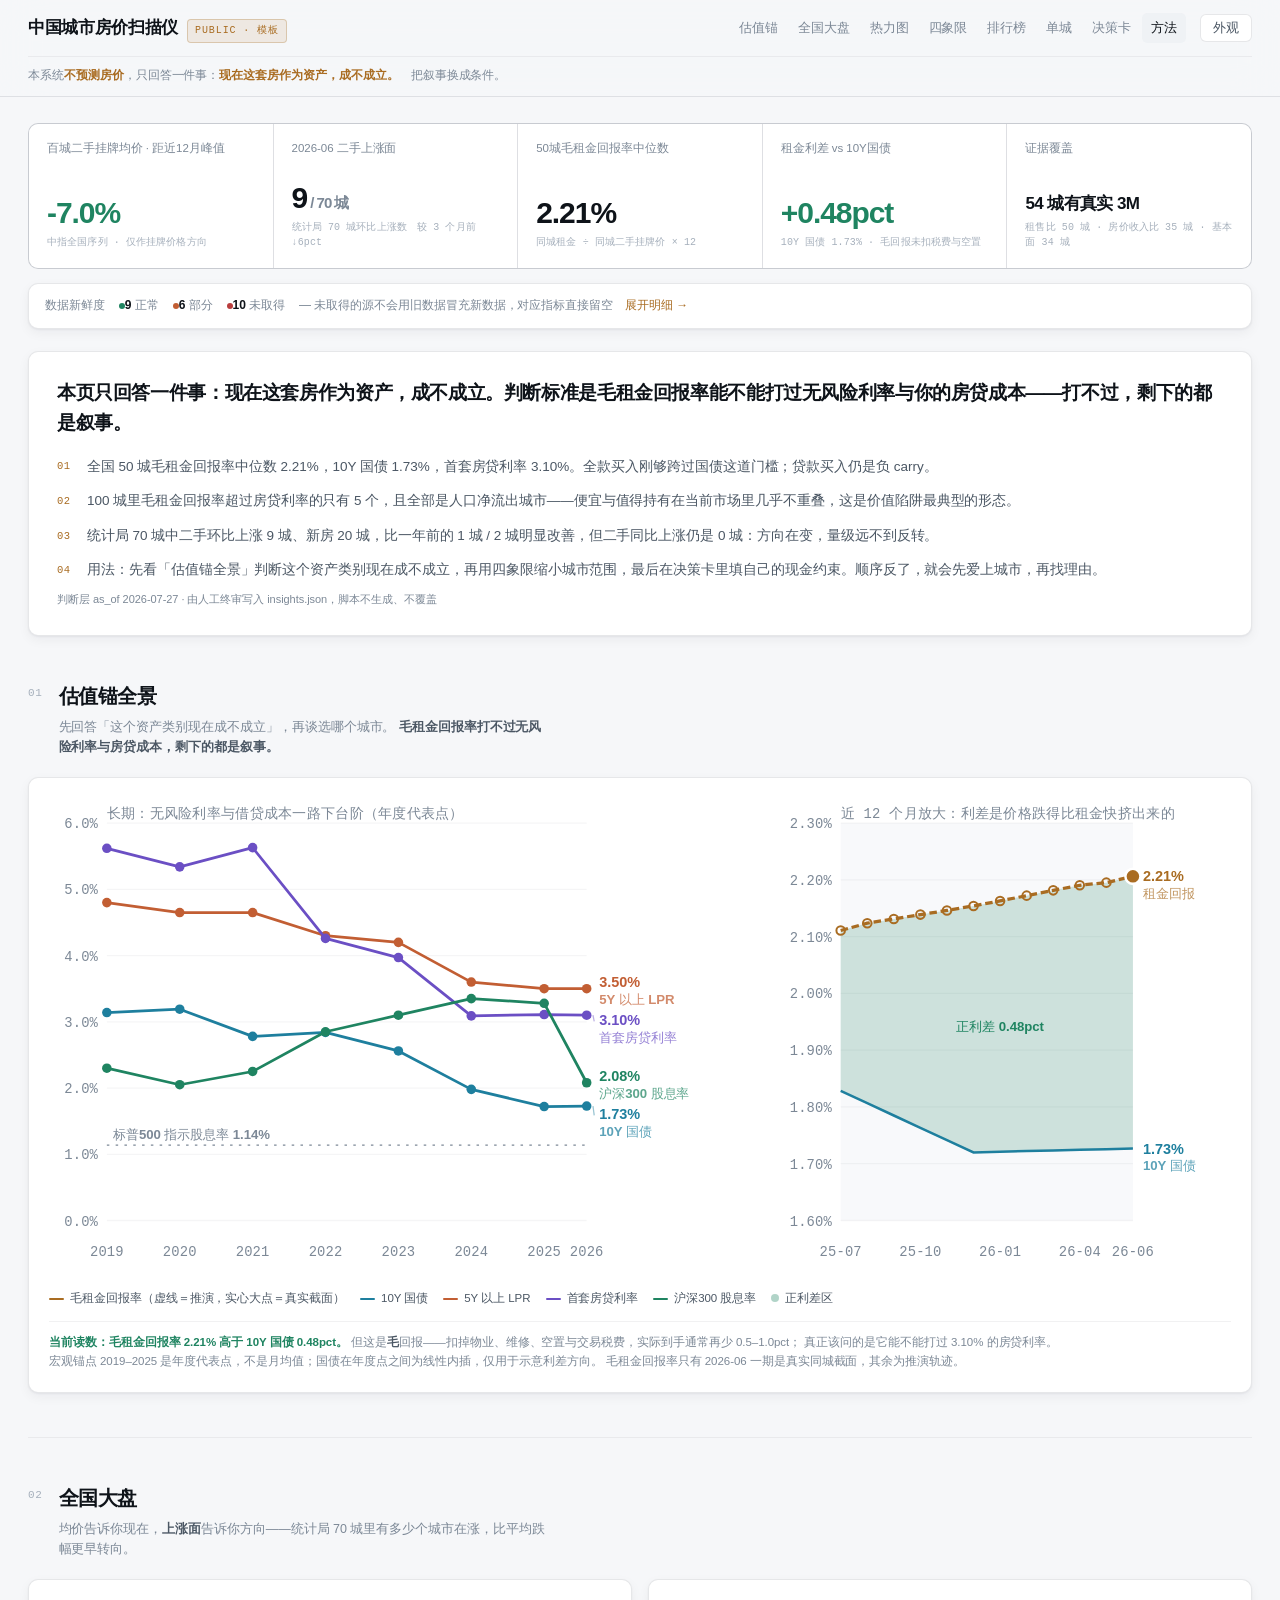
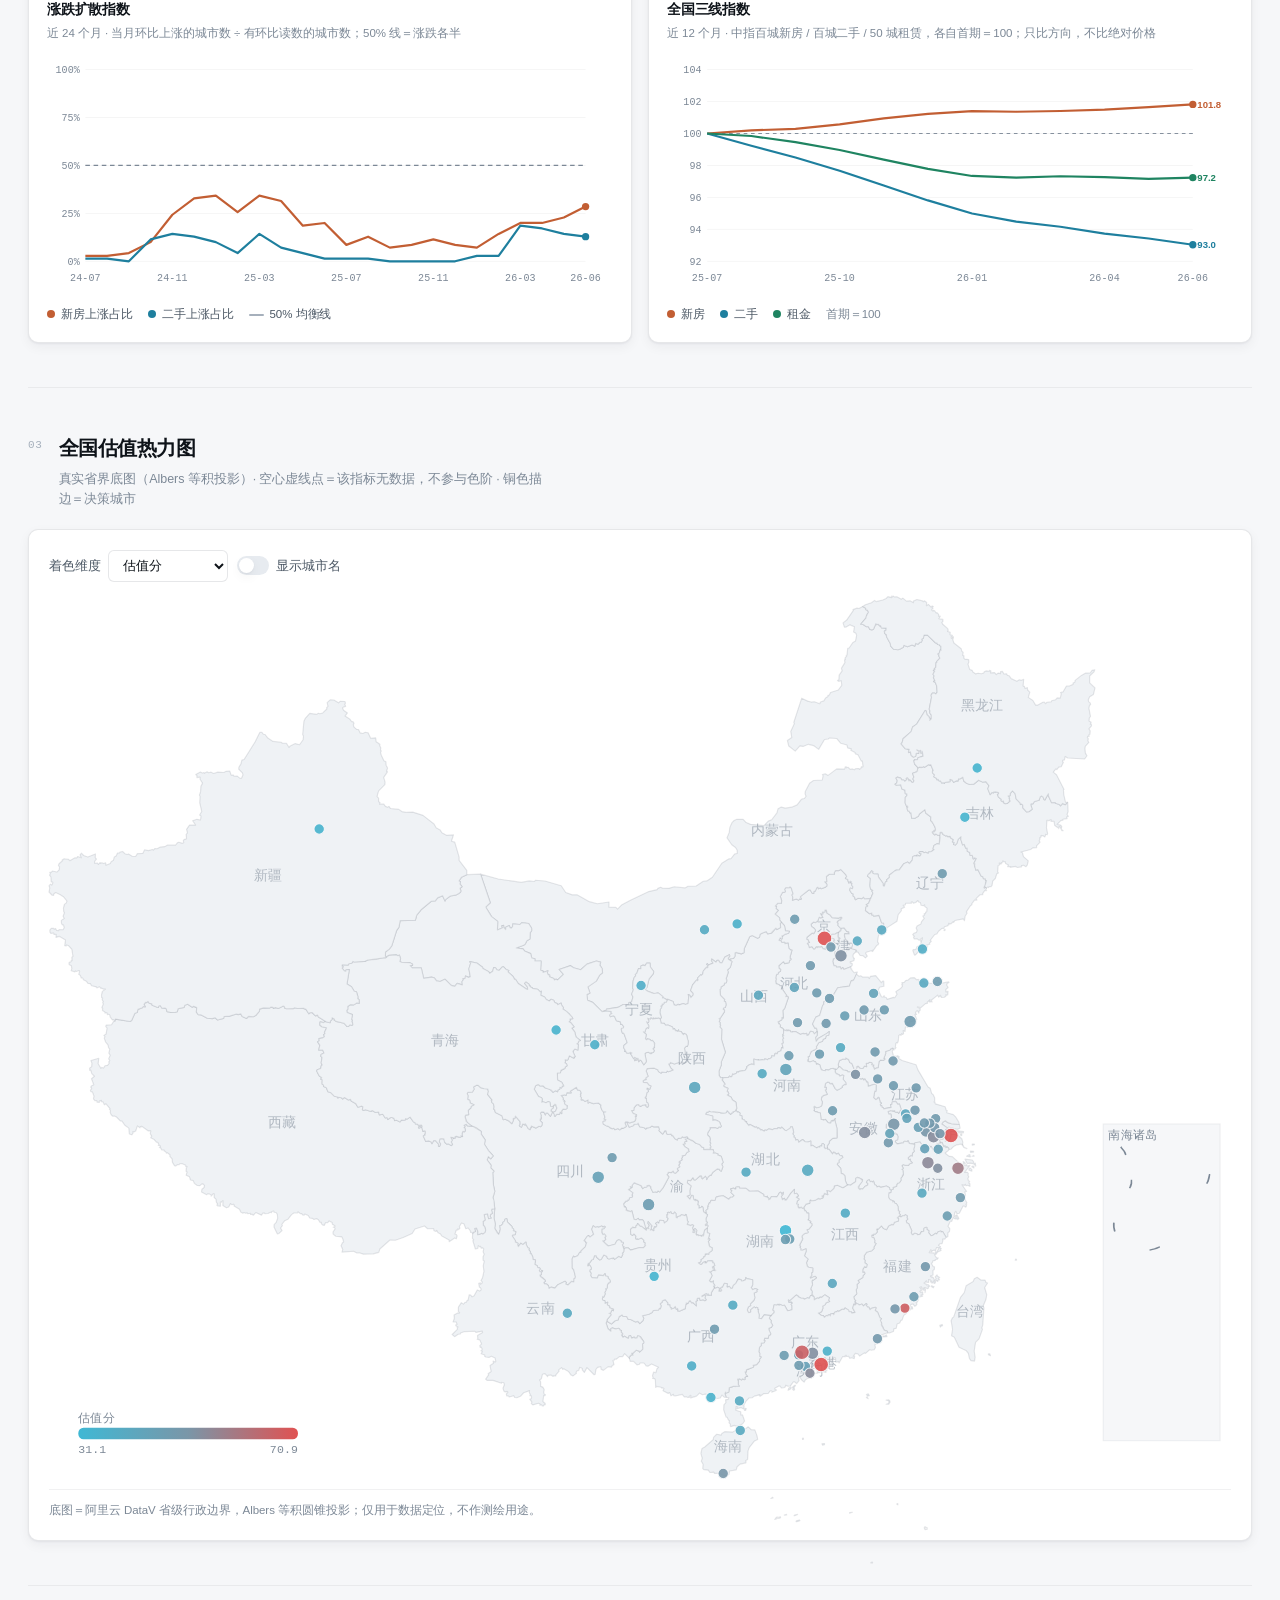
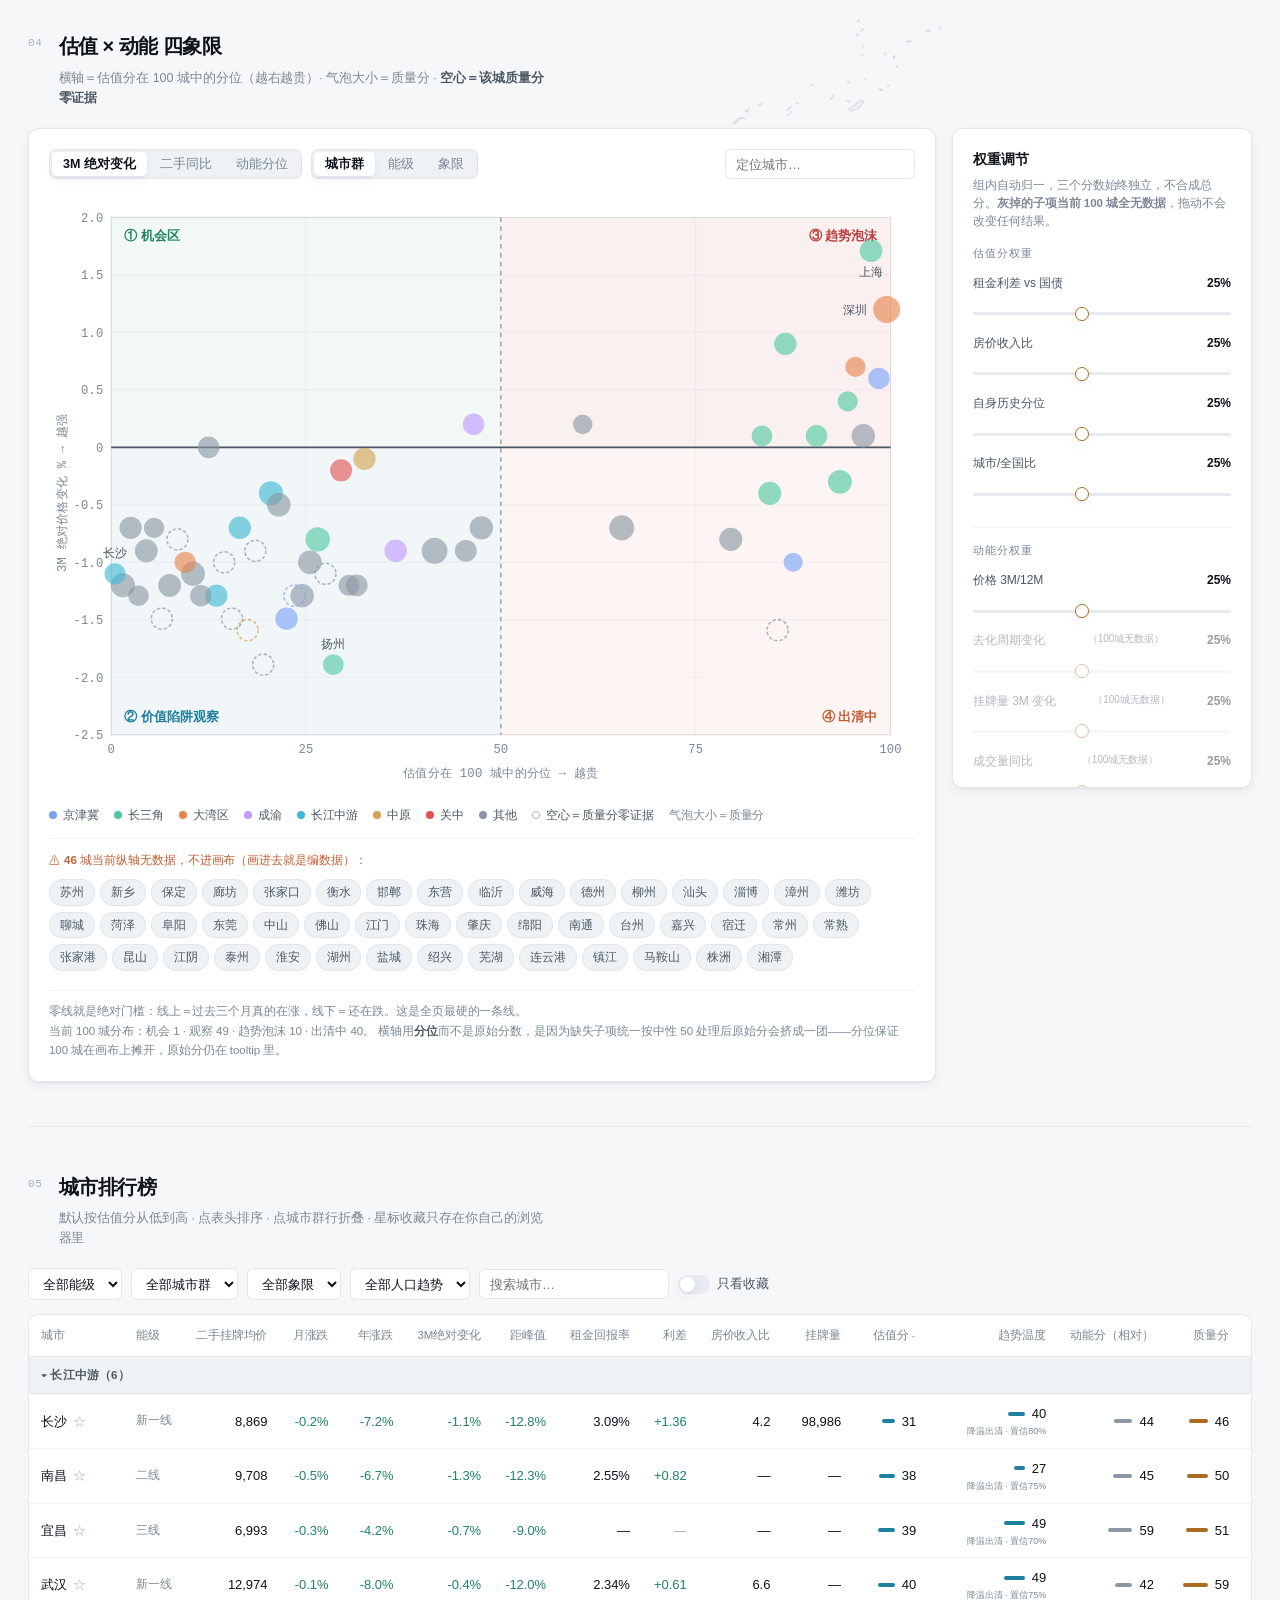
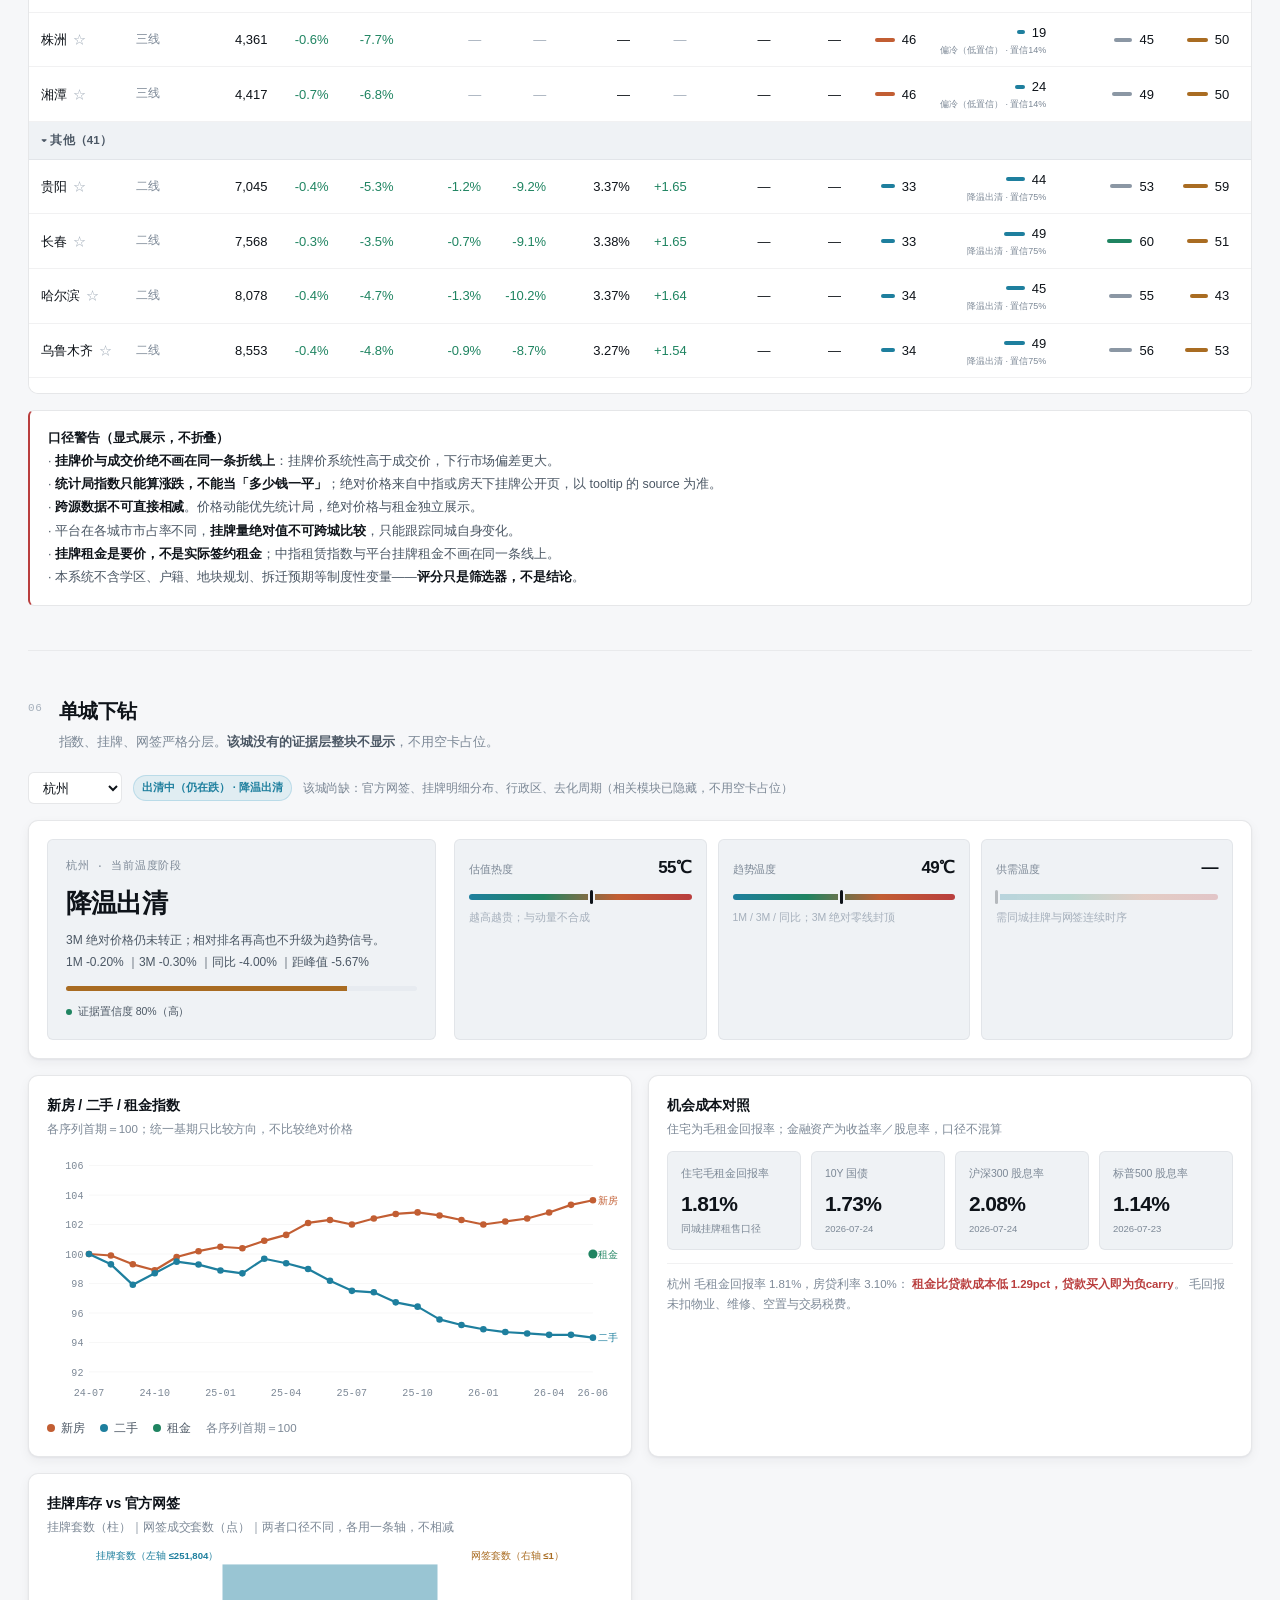
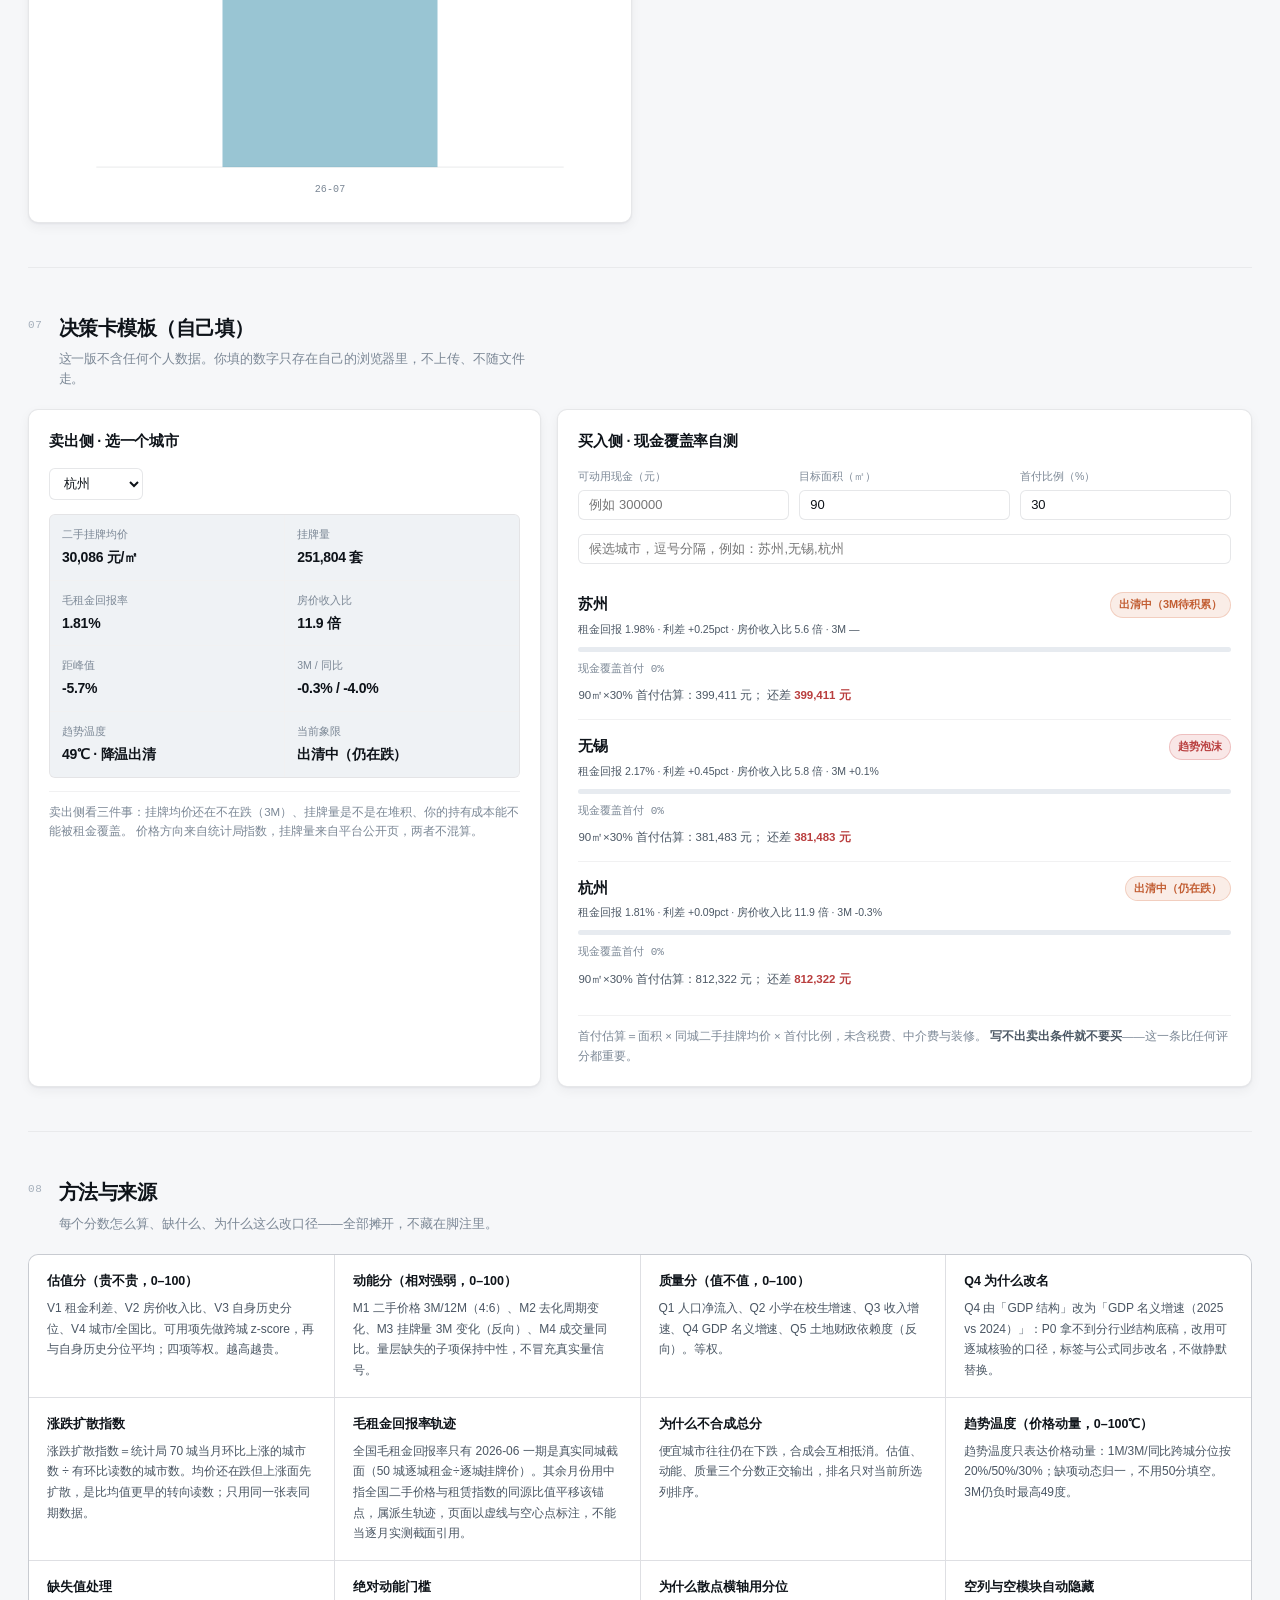
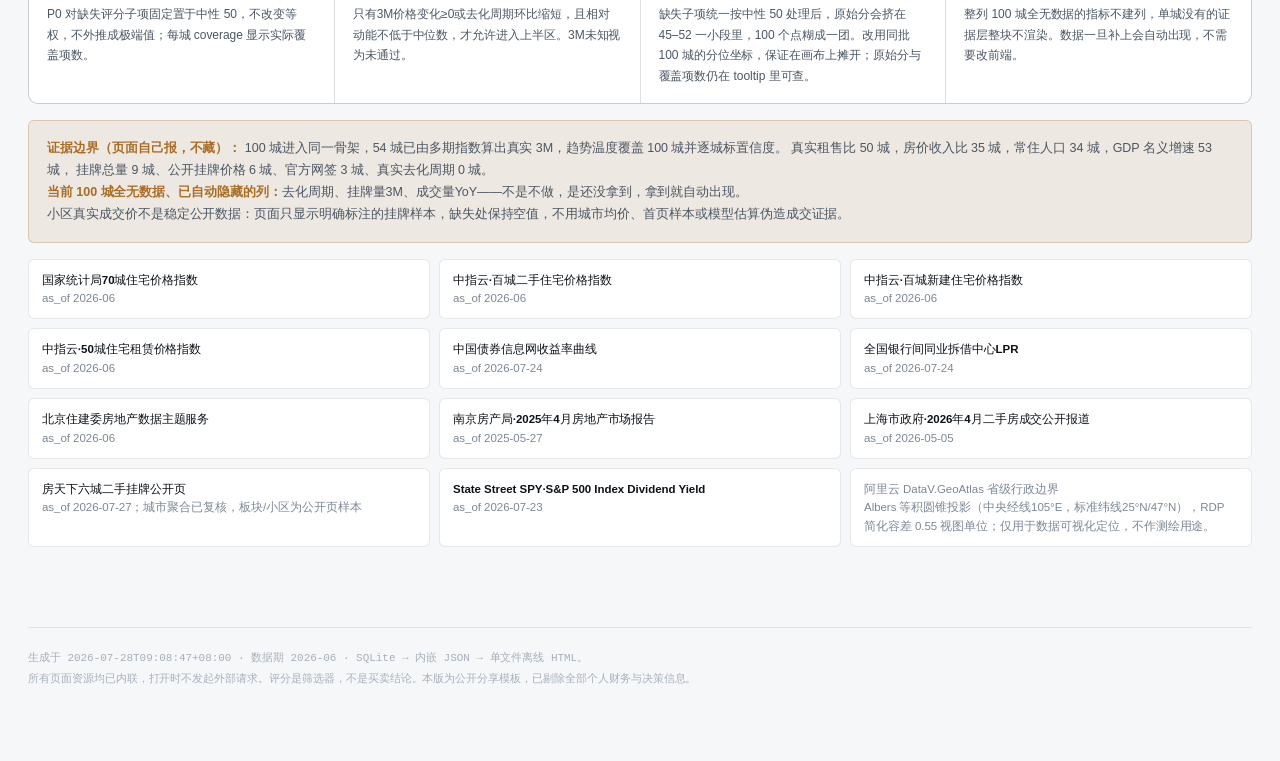
==== commit b9e19eb7: "修判断层列表同时出现圆点与序号 CSS 只给 .verdict ol 关了 list-style，但 JS 生成的是 <ul>， 于是默认圆点和 counter 序号叠在一起。  Co-Authore" ====
--- a/city-scanner.html
+++ b/city-scanner.html
@@ -222,7 +222,7 @@
 }
 .verdict .kicker{margin-bottom:12px}
 .verdict .h{font-size:19px;font-weight:600;line-height:1.6;letter-spacing:-.02em;text-wrap:pretty;margin-bottom:16px}
-.verdict ol{list-style:none;counter-reset:v;display:grid;gap:11px}
+.verdict ol,.verdict ul{list-style:none;counter-reset:v;display:grid;gap:11px;padding:0}
 .verdict li{
   counter-increment:v;position:relative;padding-left:30px;
   font-size:13.5px;color:var(--ink-2);line-height:1.75;text-wrap:pretty;
@@ -736,7 +736,7 @@
 <div id="tip"></div>
 
 <script>
-const DATA={"meta":{"title":"中国城市房价扫描仪","generated_at":"2026-07-28T09:00:44+08:00","period":"2026-06","coverage":{"cities":100,"valuation_scores":100,"rent_yield":50,"price_income":35,"actual_3m":54,"trend_temperature":100,"fundamentals":34,"listing_count":9,"listing_price":6,"netsign_cities":3,"absorption":0,"population":34,"gdp_growth":53},"columns_present":{"price_level":100,"price_mom":100,"price_yoy":100,"price_3m":54,"price_from_peak":54,"rental_yield":50,"rental_spread":50,"price_income_ratio":35,"absorption_months":0,"listing_count":9,"listing_3m":0,"deals_yoy":0,"trend_temperature":100},"edition":"public"},"kpis":{"national_used_from_12m_peak":-6.96,"rising_cities":14,"city_count":100,"national_rental_yield":2.21,"cgb10y":1.73,"rental_spread":0.48},"source_health":[{"source_name":"三分数与四象限","last_success_at":"2026-07-28T09:00:44+08:00","last_attempt_at":"2026-07-28T09:00:44+08:00","last_status":"partial","rows":100,"note":"period=2026-06; scores=100; missing P0 subitems use neutral 50 without changing equal weights; coverage is exported per city; absolute-gate unknown is never allowed into upper quadrants"},{"source_name":"中指云·50城租赁","last_success_at":"2026-07-27T15:57:10+08:00","last_attempt_at":"2026-07-27T15:57:10+08:00","last_status":"current","rows":50,"note":"verified bundled snapshot; no network attempted; data period=2026-06"},{"source_name":"中指云·百城二手","last_success_at":"2026-07-27T15:57:10+08:00","last_attempt_at":"2026-07-27T15:57:10+08:00","last_status":"current","rows":100,"note":"verified bundled snapshot; no network attempted; data period=2026-06"},{"source_name":"中指云·百城新房","last_success_at":"2026-07-27T15:57:10+08:00","last_attempt_at":"2026-07-27T15:57:10+08:00","last_status":"current","rows":100,"note":"verified bundled snapshot; no network attempted; data period=2026-06"},{"source_name":"国家统计局·70城价格","last_success_at":"2026-07-27T15:57:10+08:00","last_attempt_at":"2026-07-27T15:57:10+08:00","last_status":"current","rows":140,"note":"verified bundled snapshot; no network attempted; period=2026-06; release=2026-07-15; parser=reused fetch_data.py"},{"source_name":"国家统计局·70城历史","last_success_at":"2026-07-28T09:00:44+08:00","last_attempt_at":"2026-07-28T09:00:44+08:00","last_status":"current","rows":3360,"note":"months=24/24; rows=3360; static_index_pages=36; parser=reused fetch_data.py"},{"source_name":"城市基本面·统计公报","last_success_at":"2026-07-28T09:00:44+08:00","last_attempt_at":"2026-07-28T09:00:44+08:00","last_status":"partial","rows":63,"note":"cities=63/100；常住人口 34 城、城镇人均可支配收入 35 城（含增速 29 城）、GDP总量 53 城、GDP名义增速 53 城；小学在校生/土地出让金/一般公共预算仍为 NULL，不用估算填空"},{"source_name":"城市趋势温度","last_success_at":"2026-07-28T09:00:44+08:00","last_attempt_at":"2026-07-28T09:00:44+08:00","last_status":"current","rows":100,"note":"period=2026-06; trend temperature is momentum-only; missing components are reweighted, never neutral-filled; absolute zero gate applied"},{"source_name":"宏观估值锚","last_success_at":"2026-07-28T09:00:44+08:00","last_attempt_at":"2026-07-28T09:00:44+08:00","last_status":"partial","rows":8,"note":"2026 current anchors reviewed; 2019-2025 are annual representative points, not daily averages; mortgage latest=2026-05; CSI300 2026 uses realized+remaining dividend; S&P500 index dividend yield=1.14% as of 2026-07-23"},{"source_name":"官方网签·上海网上房地产","last_success_at":null,"last_attempt_at":"2026-07-27T16:23:17+08:00","last_status":"failed","rows":0,"note":"url=https://www.fangdi.com.cn/; HTTPError: HTTP Error 412: Precondition Failed"},{"source_name":"官方网签·北京住建委","last_success_at":"2026-07-27T16:25:42+08:00","last_attempt_at":"2026-07-27T16:25:42+08:00","last_status":"current","rows":1,"note":"url=http://bjjs.zjw.beijing.gov.cn/eportal/ui?pageId=307749; 只写入页面明确标注的月度网签值"},{"source_name":"官方网签·南京网上房地产","last_success_at":null,"last_attempt_at":"2026-07-27T16:23:20+08:00","last_status":"failed","rows":0,"note":"url=https://www.njhouse.com.cn/; URLError: <urlopen error [SSL: SSLV3_ALERT_HANDSHAKE_FAILURE] sslv3 alert handshake failure (_ssl.c:1129)>"},{"source_name":"官方网签·成都市住建局","last_success_at":null,"last_attempt_at":"2026-07-27T16:23:22+08:00","last_status":"failed","rows":0,"note":"url=https://cdzj.chengdu.gov.cn/; HTTPError: HTTP Error 412: Precondition Failed"},{"source_name":"官方网签·无锡市住建局","last_success_at":null,"last_attempt_at":"2026-07-27T16:23:26+08:00","last_status":"failed","rows":0,"note":"url=https://js.wuxi.gov.cn/zfxxgk/xxgkml/fdcsc/index.shtml; ValueError: 公开页可访问，但未找到明确的月度住宅网签字段"},{"source_name":"官方网签·杭州透明售房网","last_success_at":null,"last_attempt_at":"2026-07-27T16:23:19+08:00","last_status":"failed","rows":0,"note":"url=https://www.tmsf.com/housingtype/housetypeinfo_33_2.htm; HTTPError: HTTP Error 405: Not Allowed"},{"source_name":"官方网签·苏州市住建局","last_success_at":null,"last_attempt_at":"2026-07-27T16:23:22+08:00","last_status":"failed","rows":0,"note":"url=https://zfcjj.suzhou.gov.cn/; RuntimeError: robots.txt does not allow fetch: https://zfcjj.suzhou.gov.cn/robots.txt returned HTTP 302"},{"source_name":"官方网签·长沙市住建局","last_success_at":null,"last_attempt_at":"2026-07-27T16:23:24+08:00","last_status":"failed","rows":0,"note":"url=https://www.csfdc.gov.cn/; URLError: <urlopen error [Errno 8] nodename nor servname provided, or not known>"},{"source_name":"房天下二手挂牌公开页","last_success_at":null,"last_attempt_at":"2026-07-27T17:47:21+08:00","last_status":"failed","rows":0,"note":"分层样本; requests=0; elapsed=4.6s; sample_rows=0; platform_universe=0; 苏州:RuntimeError:工业园区:RuntimeError:HTTP 302: public no-login rule triggered"},{"source_name":"房天下二手挂牌公开页（城市聚合）","last_success_at":"2026-07-28T09:00:44+08:00","last_attempt_at":"2026-07-28T09:00:44+08:00","last_status":"current","rows":6,"note":"六城公开首页挂牌总量与参考均价；挂牌口径，非成交价；2026-07-27复核"},{"source_name":"政府公开市场报告·南京房产局","last_success_at":"2026-07-28T09:00:44+08:00","last_attempt_at":"2026-07-28T09:00:44+08:00","last_status":"partial","rows":1,"note":"官方公开页人工复核快照；当前仅有明确可审计的月份，历史不足3个月"},{"source_name":"政府公开报道·上海市政府","last_success_at":"2026-07-28T09:00:44+08:00","last_attempt_at":"2026-07-28T09:00:44+08:00","last_status":"partial","rows":1,"note":"官方公开页人工复核快照；当前仅有明确可审计的月份，历史不足3个月"},{"source_name":"派生指标","last_success_at":"2026-07-28T09:00:44+08:00","last_attempt_at":"2026-07-28T09:00:44+08:00","last_status":"current","rows":100,"note":"period=2026-06; city_metrics=100; price 3M requires 4 monthly index observations; absorption requires listing stock + 3 consecutive official deal months; missing P1 values intentionally remain NULL"},{"source_name":"链家二手挂牌","last_success_at":null,"last_attempt_at":"2026-07-27T16:20:36+08:00","last_status":"failed","rows":0,"note":"requests=0; elapsed=1.9s; 杭州:RuntimeError:robots.txt 禁止自动采集：https://hz.lianjia.com/robots.txt"},{"source_name":"链家二手挂牌（用户人工核验）","last_success_at":"2026-07-28T09:00:44+08:00","last_attempt_at":"2026-07-28T09:00:44+08:00","last_status":"partial","rows":7,"note":"仅城市挂牌总量；无房源明细、挂牌均价和分位数。自动采集因 robots.txt Disallow:/ 未运行。"},{"source_name":"链家租房挂牌","last_success_at":null,"last_attempt_at":"2026-07-27T16:20:38+08:00","last_status":"failed","rows":0,"note":"requests=0; elapsed=2.1s; 杭州:RuntimeError:robots.txt 禁止自动采集：https://hz.lianjia.com/robots.txt"}],"cities":[{"name":"南京","name_en":"Nanjing","province":"江苏","tier":"新一线","cluster":"长三角","lat":32.041544,"lng":118.767413,"lianjia_code":"nj","decision":"","population_trend":"净流入","price_level":19450.0,"price_mom":-0.3,"price_yoy":-5.9,"price_3m":-0.4,"price_from_peak":-10.82,"rent_level":35.86,"rental_yield":1.7,"rental_spread":-0.03,"price_income_ratio":7.74,"history_percentile":2.1,"city_national_ratio":2.002,"absorption_months":null,"absorption_mom":null,"listing_count":252120,"listing_3m":null,"listing_12m":null,"deals_yoy":null,"valuation_score":50.5,"momentum_score":52.3,"quality_score":54.1,"quadrant":"出清中（仍在跌）","quadrant_base":"出清中","trend_temperature":49.0,"supply_temperature":null,"evidence_confidence":80.0,"temperature_stage":"降温出清","temperature_details":{"definition":"趋势温度只表达价格动量；不与估值分、质量分合成总分","formula":{"price_1m_cross_city_percentile":0.2,"price_3m_cross_city_percentile":0.5,"price_yoy_cross_city_percentile":0.3,"missing":"仅对可观测项重新归一权重，不用50分填空","absolute_gate":"3M<0时最高49；3M转正但同比仍负时最高69"},"raw":{"price_mom":-0.29999999999999716,"price_3m":-0.39970000000000283,"price_yoy":-5.900000000000006,"listing_3m":null,"deals_yoy":null,"absorption_mom":null},"component_temperatures":{"price_1m":68.0,"price_3m":71.29629629629629,"price_yoy":58.5,"listing":null,"deals":null,"absorption":null},"price_months":24},"subscores":{"V":{"V1":68.0715,"V2":47.5585,"V3":16.7844,"V4":69.5912},"M":{"M1":59.2777,"M2":50.0,"M3":50.0,"M4":50.0},"Q":{"Q1":69.238,"Q2":50.0,"Q3":46.9044,"Q4":54.5902,"Q5":50.0},"raw":{"V1_rental_spread":-0.02788231389284057,"V2_price_income_ratio":7.741944043943991,"V3_history_percentile":2.0833333333333335,"V4_city_national_ratio":2.0023736055067647,"M1_price_weighted":-3.6998800000000043,"M2_absorption_mom":null,"M3_listing_3m":null,"M4_deals_yoy":null,"Q1_population_growth":0.6380329909741675,"Q2_students_growth":null,"Q3_income_growth":3.9,"Q4_gdp_growth":4.491,"Q5_land_dependence":null},"coverage":{"valuation":4,"momentum":1,"quality":3},"neutral_for_missing":50,"valuation_median":46.9232,"momentum_median":50.4438,"relative_above_median":true,"absolute_gate":false,"price_gate":false,"absorption_gate":false,"quadrant_base":"出清中","suffix":"（仍在跌）"},"provenance":{"price_level":{"source":"房天下二手挂牌公开页","as_of":"2026-07-27","note":"二手住宅挂牌均价；公开平台聚合优先，中指同城样本补缺；以 source 为准"},"price_change":{"source":"国家统计局·70个大中城市商品住宅销售价格变动情况","as_of":"2026-06","note":"统计局优先；未覆盖城市用中指。同源内计算，不跨源相减。"},"rent_level":{"source":"中指研究院/中指云·50城住宅租赁价格指数（挂牌样本）","as_of":"2026-06","note":"挂牌租金/租赁指数口径；不与其他平台租金序列画在同一条线"},"rental_yield":{"source":"中指租金÷中指二手挂牌均价×12","as_of":"2026-06","note":"毛租金回报率；未扣空置、税费、物业、维修和折旧"},"listing_count":{"source":"房天下二手挂牌公开页","as_of":"2026-07-27","note":"平台挂牌存量；平台份额不同，绝对量不可跨城比较"},"deal_flow":{"source":"政府公开市场报告·南京房产局","as_of":"2025-05-27","note":"官方住宅网签；去化周期要求连续3个月"},"fundamentals":{"source":"各城市2025统计公报汇编（中国地产罗盘横纵分析底稿，2026-07-27复核） ＋ 聚汇数据转载各市统计局2025年国民经济核算（2026-02 发布），2026-07-27 复核 ＋ 聚汇数据转载各市统计局2025年城镇居民人均可支配收入（2026-05-22 发布），2026-07-27 复核","as_of":"2025","note":"缺失保持 NULL"},"macro":{"source":"10Y国债：中国债券信息网收益率曲线；5Y以上LPR：中国人民银行/全国银行间同业拆借中心；首套房贷利率：中国人民银行公开披露；沪深300股息率：中证指数公开估值口径/股指分红监测；标普500股息率：State Street SPY 页面披露的 Index Dividend Yield","as_of":"2026-07-24"},"price_3m":{"source":"国家统计局·70个大中城市商品住宅销售价格变动情况","as_of":"2026-06","note":"统计局月度成交价格指数环比链式计算"},"price_from_peak":{"source":"国家统计局·70个大中城市商品住宅销售价格变动情况","as_of":"2026-06","note":"统计局月度环比指数合成链相对近24个月峰值；不是元/㎡"}},"fundamentals":{"year":2025,"population_10k":963.9,"population_delta_10k":6.15,"primary_students":null,"income_pc":86300.0,"gdp_pc":201266.0,"gdp_total_yi":19400.0,"gdp_growth":4.49,"land_revenue":null,"gen_budget":null,"source":"各城市2025统计公报汇编（中国地产罗盘横纵分析底稿，2026-07-27复核） ＋ 聚汇数据转载各市统计局2025年国民经济核算（2026-02 发布），2026-07-27 复核 ＋ 聚汇数据转载各市统计局2025年城镇居民人均可支配收入（2026-05-22 发布），2026-07-27 复核"}},{"name":"无锡","name_en":"Wuxi","province":"江苏","tier":"新一线","cluster":"长三角","lat":31.574729,"lng":120.301663,"lianjia_code":"wx","decision":"","population_trend":"净流入","price_level":14129.0,"price_mom":0.2,"price_yoy":-5.1,"price_3m":0.1,"price_from_peak":-9.01,"rent_level":25.08,"rental_yield":2.17,"rental_spread":0.45,"price_income_ratio":5.84,"history_percentile":18.8,"city_national_ratio":1.095,"absorption_months":null,"absorption_mom":null,"listing_count":121588,"listing_3m":null,"listing_12m":null,"deals_yoy":null,"valuation_score":50.4,"momentum_score":57.4,"quality_score":43.1,"quadrant":"趋势泡沫","quadrant_base":"趋势泡沫","trend_temperature":69.0,"supply_temperature":null,"evidence_confidence":80.0,"temperature_stage":"转暖","temperature_details":{"definition":"趋势温度只表达价格动量；不与估值分、质量分合成总分","formula":{"price_1m_cross_city_percentile":0.2,"price_3m_cross_city_percentile":0.5,"price_yoy_cross_city_percentile":0.3,"missing":"仅对可观测项重新归一权重，不用50分填空","absolute_gate":"3M<0时最高49；3M转正但同比仍负时最高69"},"raw":{"price_mom":0.20000000000000284,"price_3m":0.09980000000000544,"price_yoy":-5.099999999999994,"listing_3m":null,"deals_yoy":null,"absorption_mom":null},"component_temperatures":{"price_1m":93.0,"price_3m":82.4074074074074,"price_yoy":80.0,"listing":null,"deals":null,"absorption":null},"price_months":24},"subscores":{"V":{"V1":53.8269,"V2":40.4935,"V3":54.9086,"V4":52.3409},"M":{"M1":79.5337,"M2":50.0,"M3":50.0,"M4":50.0},"Q":{"Q1":47.1043,"Q2":50.0,"Q3":46.9044,"Q4":21.7238,"Q5":50.0},"raw":{"V1_rental_spread":0.446067552730425,"V2_price_income_ratio":5.836447825155425,"V3_history_percentile":18.75,"V4_city_national_ratio":1.0953398211883851,"M1_price_weighted":-3.0200799999999943,"M2_absorption_mom":null,"M3_listing_3m":null,"M4_deals_yoy":null,"Q1_population_growth":0.4298792623059573,"Q2_students_growth":null,"Q3_income_growth":3.9,"Q4_gdp_growth":3.397,"Q5_land_dependence":null},"coverage":{"valuation":4,"momentum":1,"quality":3},"neutral_for_missing":50,"valuation_median":46.9232,"momentum_median":50.4438,"relative_above_median":true,"absolute_gate":true,"price_gate":true,"absorption_gate":false,"quadrant_base":"趋势泡沫","suffix":""},"provenance":{"price_level":{"source":"房天下二手挂牌公开页","as_of":"2026-07-27","note":"二手住宅挂牌均价；公开平台聚合优先，中指同城样本补缺；以 source 为准"},"price_change":{"source":"国家统计局·70个大中城市商品住宅销售价格变动情况","as_of":"2026-06","note":"统计局优先；未覆盖城市用中指。同源内计算，不跨源相减。"},"rent_level":{"source":"中指研究院/中指云·50城住宅租赁价格指数（挂牌样本）","as_of":"2026-06","note":"挂牌租金/租赁指数口径；不与其他平台租金序列画在同一条线"},"rental_yield":{"source":"中指租金÷中指二手挂牌均价×12","as_of":"2026-06","note":"毛租金回报率；未扣空置、税费、物业、维修和折旧"},"listing_count":{"source":"房天下二手挂牌公开页","as_of":"2026-07-27","note":"平台挂牌存量；平台份额不同，绝对量不可跨城比较"},"deal_flow":{"source":"","as_of":"","note":"官方住宅网签；去化周期要求连续3个月"},"fundamentals":{"source":"各城市2025统计公报汇编（中国地产罗盘横纵分析底稿，2026-07-27复核） ＋ 聚汇数据转载各市统计局2025年国民经济核算（2026-02 发布），2026-07-27 复核 ＋ 聚汇数据转载各市统计局2025年城镇居民人均可支配收入（2026-05-22 发布），2026-07-27 复核","as_of":"2025","note":"缺失保持 NULL"},"macro":{"source":"10Y国债：中国债券信息网收益率曲线；5Y以上LPR：中国人民银行/全国银行间同业拆借中心；首套房贷利率：中国人民银行公开披露；沪深300股息率：中证指数公开估值口径/股指分红监测；标普500股息率：State Street SPY 页面披露的 Index Dividend Yield","as_of":"2026-07-24"},"price_3m":{"source":"国家统计局·70个大中城市商品住宅销售价格变动情况","as_of":"2026-06","note":"统计局月度成交价格指数环比链式计算"},"price_from_peak":{"source":"国家统计局·70个大中城市商品住宅销售价格变动情况","as_of":"2026-06","note":"统计局月度环比指数合成链相对近24个月峰值；不是元/㎡"}},"fundamentals":{"year":2025,"population_10k":753.7,"population_delta_10k":3.24,"primary_students":null,"income_pc":83158.0,"gdp_pc":222900.0,"gdp_total_yi":16800.0,"gdp_growth":3.4,"land_revenue":null,"gen_budget":null,"source":"各城市2025统计公报汇编（中国地产罗盘横纵分析底稿，2026-07-27复核） ＋ 聚汇数据转载各市统计局2025年国民经济核算（2026-02 发布），2026-07-27 复核 ＋ 聚汇数据转载各市统计局2025年城镇居民人均可支配收入（2026-05-22 发布），2026-07-27 复核"}},{"name":"杭州","name_en":"Hangzhou","province":"浙江","tier":"新一线","cluster":"长三角","lat":30.287459,"lng":120.153576,"lianjia_code":"hz","decision":"","population_trend":"净流入","price_level":30086.0,"price_mom":-0.2,"price_yoy":-4.0,"price_3m":-0.3,"price_from_peak":-5.67,"rent_level":48.33,"rental_yield":1.81,"rental_spread":0.09,"price_income_ratio":11.93,"history_percentile":2.1,"city_national_ratio":2.53,"absorption_months":null,"absorption_mom":null,"listing_count":251804,"listing_3m":null,"listing_12m":null,"deals_yoy":null,"valuation_score":54.7,"momentum_score":59.9,"quality_score":57.9,"quadrant":"出清中（仍在跌）","quadrant_base":"出清中","trend_temperature":49.0,"supply_temperature":null,"evidence_confidence":80.0,"temperature_stage":"降温出清","temperature_details":{"definition":"趋势温度只表达价格动量；不与估值分、质量分合成总分","formula":{"price_1m_cross_city_percentile":0.2,"price_3m_cross_city_percentile":0.5,"price_yoy_cross_city_percentile":0.3,"missing":"仅对可观测项重新归一权重，不用50分填空","absolute_gate":"3M<0时最高49；3M转正但同比仍负时最高69"},"raw":{"price_mom":-0.20000000000000284,"price_3m":-0.2997999999999945,"price_yoy":-4.0,"listing_3m":null,"deals_yoy":null,"absorption_mom":null},"component_temperatures":{"price_1m":78.5,"price_3m":73.14814814814815,"price_yoy":93.0,"listing":null,"deals":null,"absorption":null},"price_months":24},"subscores":{"V":{"V1":65.4299,"V2":62.8867,"V3":16.7844,"V4":73.5199},"M":{"M1":89.6067,"M2":50.0,"M3":50.0,"M4":50.0},"Q":{"Q1":65.2894,"Q2":50.0,"Q3":46.9044,"Q4":77.2832,"Q5":50.0},"raw":{"V1_rental_spread":0.08561540674944479,"V2_price_income_ratio":11.934047917070677,"V3_history_percentile":2.0833333333333335,"V4_city_national_ratio":2.529709628926339,"M1_price_weighted":-2.5199199999999977,"M2_absorption_mom":null,"M3_listing_3m":null,"M4_deals_yoy":null,"Q1_population_growth":0.5984251968503937,"Q2_students_growth":null,"Q3_income_growth":3.9,"Q4_gdp_growth":5.263,"Q5_land_dependence":null},"coverage":{"valuation":4,"momentum":1,"quality":3},"neutral_for_missing":50,"valuation_median":46.9232,"momentum_median":50.4438,"relative_above_median":true,"absolute_gate":false,"price_gate":false,"absorption_gate":false,"quadrant_base":"出清中","suffix":"（仍在跌）"},"provenance":{"price_level":{"source":"房天下二手挂牌公开页","as_of":"2026-07-27","note":"二手住宅挂牌均价；公开平台聚合优先，中指同城样本补缺；以 source 为准"},"price_change":{"source":"国家统计局·70个大中城市商品住宅销售价格变动情况","as_of":"2026-06","note":"统计局优先；未覆盖城市用中指。同源内计算，不跨源相减。"},"rent_level":{"source":"中指研究院/中指云·50城住宅租赁价格指数（挂牌样本）","as_of":"2026-06","note":"挂牌租金/租赁指数口径；不与其他平台租金序列画在同一条线"},"rental_yield":{"source":"中指租金÷中指二手挂牌均价×12","as_of":"2026-06","note":"毛租金回报率；未扣空置、税费、物业、维修和折旧"},"listing_count":{"source":"房天下二手挂牌公开页","as_of":"2026-07-27","note":"平台挂牌存量；平台份额不同，绝对量不可跨城比较"},"deal_flow":{"source":"","as_of":"","note":"官方住宅网签；去化周期要求连续3个月"},"fundamentals":{"source":"各城市2025统计公报汇编（中国地产罗盘横纵分析底稿，2026-07-27复核） ＋ 聚汇数据转载各市统计局2025年国民经济核算（2026-02 发布），2026-07-27 复核 ＋ 聚汇数据转载各市统计局2025年城镇居民人均可支配收入（2026-05-22 发布），2026-07-27 复核","as_of":"2025","note":"缺失保持 NULL"},"macro":{"source":"10Y国债：中国债券信息网收益率曲线；5Y以上LPR：中国人民银行/全国银行间同业拆借中心；首套房贷利率：中国人民银行公开披露；沪深300股息率：中证指数公开估值口径/股指分红监测；标普500股息率：State Street SPY 页面披露的 Index Dividend Yield","as_of":"2026-07-24"},"price_3m":{"source":"国家统计局·70个大中城市商品住宅销售价格变动情况","as_of":"2026-06","note":"统计局月度成交价格指数环比链式计算"},"price_from_peak":{"source":"国家统计局·70个大中城市商品住宅销售价格变动情况","as_of":"2026-06","note":"统计局月度环比指数合成链相对近24个月峰值；不是元/㎡"}},"fundamentals":{"year":2025,"population_10k":1270.0,"population_delta_10k":7.6,"primary_students":null,"income_pc":86600.0,"gdp_pc":181102.0,"gdp_total_yi":23000.0,"gdp_growth":5.26,"land_revenue":null,"gen_budget":null,"source":"各城市2025统计公报汇编（中国地产罗盘横纵分析底稿，2026-07-27复核） ＋ 聚汇数据转载各市统计局2025年国民经济核算（2026-02 发布），2026-07-27 复核 ＋ 聚汇数据转载各市统计局2025年城镇居民人均可支配收入（2026-05-22 发布），2026-07-27 复核"}},{"name":"苏州","name_en":"Suzhou","province":"江苏","tier":"新一线","cluster":"长三角","lat":31.299379,"lng":120.619585,"lianjia_code":"su","decision":"","population_trend":"净流入","price_level":14793.0,"price_mom":-0.23,"price_yoy":-8.73,"price_3m":null,"price_from_peak":null,"rent_level":33.81,"rental_yield":1.98,"rental_spread":0.25,"price_income_ratio":5.64,"history_percentile":null,"city_national_ratio":1.62,"absorption_months":null,"absorption_mom":null,"listing_count":150211,"listing_3m":null,"listing_12m":null,"deals_yoy":null,"valuation_score":53.6,"momentum_score":40.9,"quality_score":47.9,"quadrant":"出清中（3M待积累）","quadrant_base":"出清中","trend_temperature":36.5,"supply_temperature":null,"evidence_confidence":30.0,"temperature_stage":"偏冷（低置信）","temperature_details":{"definition":"趋势温度只表达价格动量；不与估值分、质量分合成总分","formula":{"price_1m_cross_city_percentile":0.2,"price_3m_cross_city_percentile":0.5,"price_yoy_cross_city_percentile":0.3,"missing":"仅对可观测项重新归一权重，不用50分填空","absolute_gate":"3M<0时最高49；3M转正但同比仍负时最高69"},"raw":{"price_mom":-0.2274,"price_3m":null,"price_yoy":-8.7327,"listing_3m":null,"deals_yoy":null,"absorption_mom":null},"component_temperatures":{"price_1m":75.5,"price_3m":null,"price_yoy":10.5,"listing":null,"deals":null,"absorption":null},"price_months":1},"subscores":{"V":{"V1":60.534,"V2":39.8154,"V3":50.0,"V4":63.8812},"M":{"M1":13.5116,"M2":50.0,"M3":50.0,"M4":50.0},"Q":{"Q1":50.9964,"Q2":50.0,"Q3":54.381,"Q4":34.2943,"Q5":50.0},"raw":{"V1_rental_spread":0.25392212994626284,"V2_price_income_ratio":5.638352161438206,"V3_history_percentile":null,"V4_city_national_ratio":1.6195901574491653,"M1_price_weighted":-5.2396199999999995,"M2_absorption_mom":null,"M3_listing_3m":null,"M4_deals_yoy":null,"Q1_population_growth":0.46520539546290623,"Q2_students_growth":null,"Q3_income_growth":4.0,"Q4_gdp_growth":3.857,"Q5_land_dependence":null},"coverage":{"valuation":3,"momentum":1,"quality":3},"neutral_for_missing":50,"valuation_median":46.9232,"momentum_median":50.4438,"relative_above_median":false,"absolute_gate":false,"price_gate":false,"absorption_gate":false,"quadrant_base":"出清中","suffix":"（3M待积累）"},"provenance":{"price_level":{"source":"房天下二手挂牌公开页","as_of":"2026-07-27","note":"二手住宅挂牌均价；公开平台聚合优先，中指同城样本补缺；以 source 为准"},"price_change":{"source":"中指研究院/中指云·百城二手住宅价格指数（挂牌样本）","as_of":"2026-06","note":"统计局优先；未覆盖城市用中指。同源内计算，不跨源相减。"},"rent_level":{"source":"中指研究院/中指云·50城住宅租赁价格指数（挂牌样本）","as_of":"2026-06","note":"挂牌租金/租赁指数口径；不与其他平台租金序列画在同一条线"},"rental_yield":{"source":"中指租金÷中指二手挂牌均价×12","as_of":"2026-06","note":"毛租金回报率；未扣空置、税费、物业、维修和折旧"},"listing_count":{"source":"房天下二手挂牌公开页","as_of":"2026-07-27","note":"平台挂牌存量；平台份额不同，绝对量不可跨城比较"},"deal_flow":{"source":"","as_of":"","note":"官方住宅网签；去化周期要求连续3个月"},"fundamentals":{"source":"各城市2025统计公报汇编（中国地产罗盘横纵分析底稿，2026-07-27复核） ＋ 聚汇数据转载各市统计局2025年国民经济核算（2026-02 发布），2026-07-27 复核 ＋ 聚汇数据转载各市统计局2025年城镇居民人均可支配收入（2026-05-22 发布），2026-07-27 复核","as_of":"2025","note":"缺失保持 NULL"},"macro":{"source":"10Y国债：中国债券信息网收益率曲线；5Y以上LPR：中国人民银行/全国银行间同业拆借中心；首套房贷利率：中国人民银行公开披露；沪深300股息率：中证指数公开估值口径/股指分红监测；标普500股息率：State Street SPY 页面披露的 Index Dividend Yield","as_of":"2026-07-24"},"price_3m":{"source":"中指研究院/中指云·百城二手住宅价格指数（挂牌样本）","as_of":"2026-06","note":"首次建库，尚不足4个月；保守留空，不用1M/Yoy伪装3M"},"price_from_peak":{"source":"","as_of":"2026-06","note":"统计局月度环比指数合成链相对近24个月峰值；不是元/㎡"}},"fundamentals":{"year":2025,"population_10k":1304.8,"population_delta_10k":6.07,"primary_students":null,"income_pc":90125.0,"gdp_pc":212293.0,"gdp_total_yi":27700.0,"gdp_growth":3.86,"land_revenue":null,"gen_budget":null,"source":"各城市2025统计公报汇编（中国地产罗盘横纵分析底稿，2026-07-27复核） ＋ 聚汇数据转载各市统计局2025年国民经济核算（2026-02 发布），2026-07-27 复核 ＋ 聚汇数据转载各市统计局2025年城镇居民人均可支配收入（2026-05-22 发布），2026-07-27 复核"}},{"name":"长沙","name_en":"Changsha","province":"湖南","tier":"新一线","cluster":"长江中游","lat":28.19409,"lng":112.982279,"lianjia_code":"cs","decision":"","population_trend":"净流入","price_level":8869.0,"price_mom":-0.2,"price_yoy":-7.2,"price_3m":-1.1,"price_from_peak":-12.85,"rent_level":24.69,"rental_yield":3.09,"rental_spread":1.36,"price_income_ratio":4.22,"history_percentile":2.1,"city_national_ratio":0.758,"absorption_months":null,"absorption_mom":null,"listing_count":98986,"listing_3m":null,"listing_12m":null,"deals_yoy":null,"valuation_score":31.1,"momentum_score":43.7,"quality_score":45.5,"quadrant":"观察（仍在跌）","quadrant_base":"观察","trend_temperature":39.7,"supply_temperature":null,"evidence_confidence":80.0,"temperature_stage":"降温出清","temperature_details":{"definition":"趋势温度只表达价格动量；不与估值分、质量分合成总分","formula":{"price_1m_cross_city_percentile":0.2,"price_3m_cross_city_percentile":0.5,"price_yoy_cross_city_percentile":0.3,"missing":"仅对可观测项重新归一权重，不用50分填空","absolute_gate":"3M<0时最高49；3M转正但同比仍负时最高69"},"raw":{"price_mom":-0.20000000000000284,"price_3m":-1.0964035999999844,"price_yoy":-7.200000000000003,"listing_3m":null,"deals_yoy":null,"absorption_mom":null},"component_temperatures":{"price_1m":78.5,"price_3m":32.407407407407405,"price_yoy":26.0,"listing":null,"deals":null,"absorption":null},"price_months":24},"subscores":{"V":{"V1":28.1239,"V2":35.4171,"V3":16.7844,"V4":44.145},"M":{"M1":24.6753,"M2":50.0,"M3":50.0,"M4":50.0},"Q":{"Q1":92.5545,"Q2":50.0,"Q3":20.3689,"Q4":14.7321,"Q5":50.0},"raw":{"V1_rental_spread":1.3620941790110572,"V2_price_income_ratio":4.2245282713300805,"V3_history_percentile":2.0833333333333335,"V4_city_national_ratio":0.7584460795949046,"M1_price_weighted":-4.758561439999995,"M2_absorption_mom":null,"M3_listing_3m":null,"M4_deals_yoy":null,"Q1_population_growth":0.9784535024717844,"Q2_students_growth":null,"Q3_income_growth":3.5,"Q4_gdp_growth":3.072,"Q5_land_dependence":null},"coverage":{"valuation":4,"momentum":1,"quality":3},"neutral_for_missing":50,"valuation_median":46.9232,"momentum_median":50.4438,"relative_above_median":false,"absolute_gate":false,"price_gate":false,"absorption_gate":false,"quadrant_base":"观察","suffix":"（仍在跌）"},"provenance":{"price_level":{"source":"房天下二手挂牌公开页","as_of":"2026-07-27","note":"二手住宅挂牌均价；公开平台聚合优先，中指同城样本补缺；以 source 为准"},"price_change":{"source":"国家统计局·70个大中城市商品住宅销售价格变动情况","as_of":"2026-06","note":"统计局优先；未覆盖城市用中指。同源内计算，不跨源相减。"},"rent_level":{"source":"中指研究院/中指云·50城住宅租赁价格指数（挂牌样本）","as_of":"2026-06","note":"挂牌租金/租赁指数口径；不与其他平台租金序列画在同一条线"},"rental_yield":{"source":"中指租金÷中指二手挂牌均价×12","as_of":"2026-06","note":"毛租金回报率；未扣空置、税费、物业、维修和折旧"},"listing_count":{"source":"房天下二手挂牌公开页","as_of":"2026-07-27","note":"平台挂牌存量；平台份额不同，绝对量不可跨城比较"},"deal_flow":{"source":"","as_of":"","note":"官方住宅网签；去化周期要求连续3个月"},"fundamentals":{"source":"各城市2025统计公报汇编（中国地产罗盘横纵分析底稿，2026-07-27复核） ＋ 聚汇数据转载各市统计局2025年国民经济核算（2026-02 发布），2026-07-27 复核 ＋ 聚汇数据转载各市统计局2025年城镇居民人均可支配收入（2026-05-22 发布），2026-07-27 复核","as_of":"2025","note":"缺失保持 NULL"},"macro":{"source":"10Y国债：中国债券信息网收益率曲线；5Y以上LPR：中国人民银行/全国银行间同业拆借中心；首套房贷利率：中国人民银行公开披露；沪深300股息率：中证指数公开估值口径/股指分红监测；标普500股息率：State Street SPY 页面披露的 Index Dividend Yield","as_of":"2026-07-24"},"price_3m":{"source":"国家统计局·70个大中城市商品住宅销售价格变动情况","as_of":"2026-06","note":"统计局月度成交价格指数环比链式计算"},"price_from_peak":{"source":"国家统计局·70个大中城市商品住宅销售价格变动情况","as_of":"2026-06","note":"统计局月度环比指数合成链相对近24个月峰值；不是元/㎡"}},"fundamentals":{"year":2025,"population_10k":1072.1,"population_delta_10k":10.49,"primary_students":null,"income_pc":72117.0,"gdp_pc":146442.0,"gdp_total_yi":15700.0,"gdp_growth":3.07,"land_revenue":null,"gen_budget":null,"source":"各城市2025统计公报汇编（中国地产罗盘横纵分析底稿，2026-07-27复核） ＋ 聚汇数据转载各市统计局2025年国民经济核算（2026-02 发布），2026-07-27 复核 ＋ 聚汇数据转载各市统计局2025年城镇居民人均可支配收入（2026-05-22 发布），2026-07-27 复核"}},{"name":"新乡","name_en":null,"province":"河南","tier":"三线","cluster":"中原","lat":35.302616,"lng":113.883991,"lianjia_code":null,"decision":"","population_trend":"未知","price_level":6207.0,"price_mom":0.39,"price_yoy":-6.71,"price_3m":null,"price_from_peak":null,"rent_level":null,"rental_yield":null,"rental_spread":null,"price_income_ratio":null,"history_percentile":null,"city_national_ratio":0.491,"absorption_months":null,"absorption_mom":null,"listing_count":null,"listing_3m":null,"listing_12m":null,"deals_yoy":null,"valuation_score":47.1,"momentum_score":49.5,"quality_score":50.0,"quadrant":"出清中（3M待积累）","quadrant_base":"出清中","trend_temperature":58.9,"supply_temperature":null,"evidence_confidence":14.0,"temperature_stage":"转暖","temperature_details":{"definition":"趋势温度只表达价格动量；不与估值分、质量分合成总分","formula":{"price_1m_cross_city_percentile":0.2,"price_3m_cross_city_percentile":0.5,"price_yoy_cross_city_percentile":0.3,"missing":"仅对可观测项重新归一权重，不用50分填空","absolute_gate":"3M<0时最高49；3M转正但同比仍负时最高69"},"raw":{"price_mom":0.3933,"price_3m":null,"price_yoy":-6.713,"listing_3m":null,"deals_yoy":null,"absorption_mom":null},"component_temperatures":{"price_1m":95.5,"price_3m":null,"price_yoy":34.5,"listing":null,"deals":null,"absorption":null},"price_months":1},"subscores":{"V":{"V1":50.0,"V2":50.0,"V3":50.0,"V4":38.2567},"M":{"M1":48.0023,"M2":50.0,"M3":50.0,"M4":50.0},"Q":{"Q1":50.0,"Q2":50.0,"Q3":50.0,"Q4":50.0,"Q5":50.0},"raw":{"V1_rental_spread":null,"V2_price_income_ratio":null,"V3_history_percentile":null,"V4_city_national_ratio":0.4910989793496321,"M1_price_weighted":-4.0278,"M2_absorption_mom":null,"M3_listing_3m":null,"M4_deals_yoy":null,"Q1_population_growth":null,"Q2_students_growth":null,"Q3_income_growth":null,"Q4_gdp_growth":null,"Q5_land_dependence":null},"coverage":{"valuation":1,"momentum":1,"quality":0},"neutral_for_missing":50,"valuation_median":46.9232,"momentum_median":50.4438,"relative_above_median":false,"absolute_gate":false,"price_gate":false,"absorption_gate":false,"quadrant_base":"出清中","suffix":"（3M待积累）"},"provenance":{"price_level":{"source":"中指研究院/中指云·百城二手住宅价格指数（挂牌样本）","as_of":"2026-06","note":"二手住宅挂牌均价；公开平台聚合优先，中指同城样本补缺；以 source 为准"},"price_change":{"source":"中指研究院/中指云·百城二手住宅价格指数（挂牌样本）","as_of":"2026-06","note":"统计局优先；未覆盖城市用中指。同源内计算，不跨源相减。"},"rent_level":{"source":"","as_of":"2026-06","note":"挂牌租金/租赁指数口径；不与其他平台租金序列画在同一条线"},"rental_yield":{"source":"中指租金÷中指二手挂牌均价×12","as_of":"2026-06","note":"毛租金回报率；未扣空置、税费、物业、维修和折旧"},"listing_count":{"source":"","as_of":"","note":"平台挂牌存量；平台份额不同，绝对量不可跨城比较"},"deal_flow":{"source":"","as_of":"","note":"官方住宅网签；去化周期要求连续3个月"},"fundamentals":{"source":"","as_of":"","note":"缺失保持 NULL"},"macro":{"source":"10Y国债：中国债券信息网收益率曲线；5Y以上LPR：中国人民银行/全国银行间同业拆借中心；首套房贷利率：中国人民银行公开披露；沪深300股息率：中证指数公开估值口径/股指分红监测；标普500股息率：State Street SPY 页面披露的 Index Dividend Yield","as_of":"2026-07-24"},"price_3m":{"source":"中指研究院/中指云·百城二手住宅价格指数（挂牌样本）","as_of":"2026-06","note":"首次建库，尚不足4个月；保守留空，不用1M/Yoy伪装3M"},"price_from_peak":{"source":"","as_of":"2026-06","note":"统计局月度环比指数合成链相对近24个月峰值；不是元/㎡"}},"fundamentals":{"year":null,"population_10k":null,"population_delta_10k":null,"primary_students":null,"income_pc":null,"gdp_pc":null,"gdp_total_yi":null,"gdp_growth":null,"land_revenue":null,"gen_budget":null,"source":null}},{"name":"洛阳","name_en":null,"province":"河南","tier":"三线","cluster":"中原","lat":34.663041,"lng":112.434468,"lianjia_code":null,"decision":"","population_trend":"未知","price_level":7185.0,"price_mom":-0.5,"price_yoy":-5.9,"price_3m":-1.59,"price_from_peak":-9.99,"rent_level":null,"rental_yield":null,"rental_spread":null,"price_income_ratio":null,"history_percentile":2.1,"city_national_ratio":0.568,"absorption_months":null,"absorption_mom":null,"listing_count":null,"listing_3m":null,"listing_12m":null,"deals_yoy":null,"valuation_score":39.2,"momentum_score":48.2,"quality_score":50.0,"quadrant":"观察（仍在跌）","quadrant_base":"观察","trend_temperature":26.1,"supply_temperature":null,"evidence_confidence":60.0,"temperature_stage":"降温出清","temperature_details":{"definition":"趋势温度只表达价格动量；不与估值分、质量分合成总分","formula":{"price_1m_cross_city_percentile":0.2,"price_3m_cross_city_percentile":0.5,"price_yoy_cross_city_percentile":0.3,"missing":"仅对可观测项重新归一权重，不用50分填空","absolute_gate":"3M<0时最高49；3M转正但同比仍负时最高69"},"raw":{"price_mom":-0.5,"price_3m":-1.5915149999999878,"price_yoy":-5.900000000000006,"listing_3m":null,"deals_yoy":null,"absorption_mom":null},"component_temperatures":{"price_1m":26.5,"price_3m":6.481481481481482,"price_yoy":58.5,"listing":null,"deals":null,"absorption":null},"price_months":24},"subscores":{"V":{"V1":50.0,"V2":50.0,"V3":16.7844,"V4":39.8653},"M":{"M1":42.8839,"M2":50.0,"M3":50.0,"M4":50.0},"Q":{"Q1":50.0,"Q2":50.0,"Q3":50.0,"Q4":50.0,"Q5":50.0},"raw":{"V1_rental_spread":null,"V2_price_income_ratio":null,"V3_history_percentile":2.0833333333333335,"V4_city_national_ratio":0.5684785188701638,"M1_price_weighted":-4.176605999999998,"M2_absorption_mom":null,"M3_listing_3m":null,"M4_deals_yoy":null,"Q1_population_growth":null,"Q2_students_growth":null,"Q3_income_growth":null,"Q4_gdp_growth":null,"Q5_land_dependence":null},"coverage":{"valuation":2,"momentum":1,"quality":0},"neutral_for_missing":50,"valuation_median":46.9232,"momentum_median":50.4438,"relative_above_median":false,"absolute_gate":false,"price_gate":false,"absorption_gate":false,"quadrant_base":"观察","suffix":"（仍在跌）"},"provenance":{"price_level":{"source":"中指研究院/中指云·百城二手住宅价格指数（挂牌样本）","as_of":"2026-06","note":"二手住宅挂牌均价；公开平台聚合优先，中指同城样本补缺；以 source 为准"},"price_change":{"source":"国家统计局·70个大中城市商品住宅销售价格变动情况","as_of":"2026-06","note":"统计局优先；未覆盖城市用中指。同源内计算，不跨源相减。"},"rent_level":{"source":"","as_of":"2026-06","note":"挂牌租金/租赁指数口径；不与其他平台租金序列画在同一条线"},"rental_yield":{"source":"中指租金÷中指二手挂牌均价×12","as_of":"2026-06","note":"毛租金回报率；未扣空置、税费、物业、维修和折旧"},"listing_count":{"source":"","as_of":"","note":"平台挂牌存量；平台份额不同，绝对量不可跨城比较"},"deal_flow":{"source":"","as_of":"","note":"官方住宅网签；去化周期要求连续3个月"},"fundamentals":{"source":"","as_of":"","note":"缺失保持 NULL"},"macro":{"source":"10Y国债：中国债券信息网收益率曲线；5Y以上LPR：中国人民银行/全国银行间同业拆借中心；首套房贷利率：中国人民银行公开披露；沪深300股息率：中证指数公开估值口径/股指分红监测；标普500股息率：State Street SPY 页面披露的 Index Dividend Yield","as_of":"2026-07-24"},"price_3m":{"source":"国家统计局·70个大中城市商品住宅销售价格变动情况","as_of":"2026-06","note":"统计局月度成交价格指数环比链式计算"},"price_from_peak":{"source":"国家统计局·70个大中城市商品住宅销售价格变动情况","as_of":"2026-06","note":"统计局月度环比指数合成链相对近24个月峰值；不是元/㎡"}},"fundamentals":{"year":null,"population_10k":null,"population_delta_10k":null,"primary_students":null,"income_pc":null,"gdp_pc":null,"gdp_total_yi":null,"gdp_growth":null,"land_revenue":null,"gen_budget":null,"source":null}},{"name":"郑州","name_en":null,"province":"河南","tier":"新一线","cluster":"中原","lat":34.757975,"lng":113.665412,"lianjia_code":"zz","decision":"","population_trend":"净流入","price_level":11950.0,"price_mom":-0.1,"price_yoy":-6.2,"price_3m":-0.1,"price_from_peak":-13.28,"rent_level":20.24,"rental_yield":2.03,"rental_spread":0.3,"price_income_ratio":7.83,"history_percentile":2.1,"city_national_ratio":0.945,"absorption_months":null,"absorption_mom":null,"listing_count":null,"listing_3m":null,"listing_12m":null,"deals_yoy":null,"valuation_score":43.1,"momentum_score":51.8,"quality_score":50.5,"quadrant":"观察（仍在跌）","quadrant_base":"观察","trend_temperature":49.0,"supply_temperature":null,"evidence_confidence":75.0,"temperature_stage":"降温出清","temperature_details":{"definition":"趋势温度只表达价格动量；不与估值分、质量分合成总分","formula":{"price_1m_cross_city_percentile":0.2,"price_3m_cross_city_percentile":0.5,"price_yoy_cross_city_percentile":0.3,"missing":"仅对可观测项重新归一权重，不用50分填空","absolute_gate":"3M<0时最高49；3M转正但同比仍负时最高69"},"raw":{"price_mom":-0.09999999999999432,"price_3m":-0.10009989999998359,"price_yoy":-6.200000000000003,"listing_3m":null,"deals_yoy":null,"absorption_mom":null},"component_temperatures":{"price_1m":82.5,"price_3m":76.85185185185185,"price_yoy":50.0,"listing":null,"deals":null,"absorption":null},"price_months":24},"subscores":{"V":{"V1":58.8546,"V2":47.9157,"V3":16.7844,"V4":48.6607},"M":{"M1":57.2384,"M2":50.0,"M3":50.0,"M4":50.0},"Q":{"Q1":43.375,"Q2":50.0,"Q3":50.0,"Q4":59.1625,"Q5":50.0},"raw":{"V1_rental_spread":0.30472050209205004,"V2_price_income_ratio":7.833896626070742,"V3_history_percentile":2.0833333333333335,"V4_city_national_ratio":0.945486193527969,"M1_price_weighted":-3.760039959999995,"M2_absorption_mom":null,"M3_listing_3m":null,"M4_deals_yoy":null,"Q1_population_growth":0.39579844725224544,"Q2_students_growth":null,"Q3_income_growth":null,"Q4_gdp_growth":4.633,"Q5_land_dependence":null},"coverage":{"valuation":4,"momentum":1,"quality":2},"neutral_for_missing":50,"valuation_median":46.9232,"momentum_median":50.4438,"relative_above_median":true,"absolute_gate":false,"price_gate":false,"absorption_gate":false,"quadrant_base":"观察","suffix":"（仍在跌）"},"provenance":{"price_level":{"source":"中指研究院/中指云·百城二手住宅价格指数（挂牌样本）","as_of":"2026-06","note":"二手住宅挂牌均价；公开平台聚合优先，中指同城样本补缺；以 source 为准"},"price_change":{"source":"国家统计局·70个大中城市商品住宅销售价格变动情况","as_of":"2026-06","note":"统计局优先；未覆盖城市用中指。同源内计算，不跨源相减。"},"rent_level":{"source":"中指研究院/中指云·50城住宅租赁价格指数（挂牌样本）","as_of":"2026-06","note":"挂牌租金/租赁指数口径；不与其他平台租金序列画在同一条线"},"rental_yield":{"source":"中指租金÷中指二手挂牌均价×12","as_of":"2026-06","note":"毛租金回报率；未扣空置、税费、物业、维修和折旧"},"listing_count":{"source":"","as_of":"","note":"平台挂牌存量；平台份额不同，绝对量不可跨城比较"},"deal_flow":{"source":"","as_of":"","note":"官方住宅网签；去化周期要求连续3个月"},"fundamentals":{"source":"各城市2025统计公报汇编（中国地产罗盘横纵分析底稿，2026-07-27复核） ＋ 聚汇数据转载各市统计局2025年国民经济核算（2026-02 发布），2026-07-27 复核","as_of":"2025","note":"缺失保持 NULL"},"macro":{"source":"10Y国债：中国债券信息网收益率曲线；5Y以上LPR：中国人民银行/全国银行间同业拆借中心；首套房贷利率：中国人民银行公开披露；沪深300股息率：中证指数公开估值口径/股指分红监测；标普500股息率：State Street SPY 页面披露的 Index Dividend Yield","as_of":"2026-07-24"},"price_3m":{"source":"国家统计局·70个大中城市商品住宅销售价格变动情况","as_of":"2026-06","note":"统计局月度成交价格指数环比链式计算"},"price_from_peak":{"source":"国家统计局·70个大中城市商品住宅销售价格变动情况","as_of":"2026-06","note":"统计局月度环比指数合成链相对近24个月峰值；不是元/㎡"}},"fundamentals":{"year":2025,"population_10k":1313.8,"population_delta_10k":5.2,"primary_students":null,"income_pc":52400.0,"gdp_pc":115695.0,"gdp_total_yi":15200.0,"gdp_growth":4.63,"land_revenue":null,"gen_budget":null,"source":"各城市2025统计公报汇编（中国地产罗盘横纵分析底稿，2026-07-27复核） ＋ 聚汇数据转载各市统计局2025年国民经济核算（2026-02 发布），2026-07-27 复核"}},{"name":"保定","name_en":null,"province":"河北","tier":"三线","cluster":"京津冀","lat":38.867657,"lng":115.482331,"lianjia_code":null,"decision":"","population_trend":"未知","price_level":8125.0,"price_mom":-0.78,"price_yoy":-8.1,"price_3m":null,"price_from_peak":null,"rent_level":null,"rental_yield":null,"rental_spread":null,"price_income_ratio":null,"history_percentile":null,"city_national_ratio":0.643,"absorption_months":null,"absorption_mom":null,"listing_count":null,"listing_3m":null,"listing_12m":null,"deals_yoy":null,"valuation_score":47.9,"momentum_score":43.0,"quality_score":50.0,"quadrant":"出清中（3M待积累）","quadrant_base":"出清中","trend_temperature":11.3,"supply_temperature":null,"evidence_confidence":14.0,"temperature_stage":"偏冷（低置信）","temperature_details":{"definition":"趋势温度只表达价格动量；不与估值分、质量分合成总分","formula":{"price_1m_cross_city_percentile":0.2,"price_3m_cross_city_percentile":0.5,"price_yoy_cross_city_percentile":0.3,"missing":"仅对可观测项重新归一权重，不用50分填空","absolute_gate":"3M<0时最高49；3M转正但同比仍负时最高69"},"raw":{"price_mom":-0.7813,"price_3m":null,"price_yoy":-8.0984,"listing_3m":null,"deals_yoy":null,"absorption_mom":null},"component_temperatures":{"price_1m":6.5,"price_3m":null,"price_yoy":14.5,"listing":null,"deals":null,"absorption":null},"price_months":1},"subscores":{"V":{"V1":50.0,"V2":50.0,"V3":50.0,"V4":41.4905},"M":{"M1":22.0056,"M2":50.0,"M3":50.0,"M4":50.0},"Q":{"Q1":50.0,"Q2":50.0,"Q3":50.0,"Q4":50.0,"Q5":50.0},"raw":{"V1_rental_spread":null,"V2_price_income_ratio":null,"V3_history_percentile":null,"V4_city_national_ratio":0.64285149141546,"M1_price_weighted":-4.859039999999999,"M2_absorption_mom":null,"M3_listing_3m":null,"M4_deals_yoy":null,"Q1_population_growth":null,"Q2_students_growth":null,"Q3_income_growth":null,"Q4_gdp_growth":null,"Q5_land_dependence":null},"coverage":{"valuation":1,"momentum":1,"quality":0},"neutral_for_missing":50,"valuation_median":46.9232,"momentum_median":50.4438,"relative_above_median":false,"absolute_gate":false,"price_gate":false,"absorption_gate":false,"quadrant_base":"出清中","suffix":"（3M待积累）"},"provenance":{"price_level":{"source":"中指研究院/中指云·百城二手住宅价格指数（挂牌样本）","as_of":"2026-06","note":"二手住宅挂牌均价；公开平台聚合优先，中指同城样本补缺；以 source 为准"},"price_change":{"source":"中指研究院/中指云·百城二手住宅价格指数（挂牌样本）","as_of":"2026-06","note":"统计局优先；未覆盖城市用中指。同源内计算，不跨源相减。"},"rent_level":{"source":"","as_of":"2026-06","note":"挂牌租金/租赁指数口径；不与其他平台租金序列画在同一条线"},"rental_yield":{"source":"中指租金÷中指二手挂牌均价×12","as_of":"2026-06","note":"毛租金回报率；未扣空置、税费、物业、维修和折旧"},"listing_count":{"source":"","as_of":"","note":"平台挂牌存量；平台份额不同，绝对量不可跨城比较"},"deal_flow":{"source":"","as_of":"","note":"官方住宅网签；去化周期要求连续3个月"},"fundamentals":{"source":"","as_of":"","note":"缺失保持 NULL"},"macro":{"source":"10Y国债：中国债券信息网收益率曲线；5Y以上LPR：中国人民银行/全国银行间同业拆借中心；首套房贷利率：中国人民银行公开披露；沪深300股息率：中证指数公开估值口径/股指分红监测；标普500股息率：State Street SPY 页面披露的 Index Dividend Yield","as_of":"2026-07-24"},"price_3m":{"source":"中指研究院/中指云·百城二手住宅价格指数（挂牌样本）","as_of":"2026-06","note":"首次建库，尚不足4个月；保守留空，不用1M/Yoy伪装3M"},"price_from_peak":{"source":"","as_of":"2026-06","note":"统计局月度环比指数合成链相对近24个月峰值；不是元/㎡"}},"fundamentals":{"year":null,"population_10k":null,"population_delta_10k":null,"primary_students":null,"income_pc":null,"gdp_pc":null,"gdp_total_yi":null,"gdp_growth":null,"land_revenue":null,"gen_budget":null,"source":null}},{"name":"北京","name_en":null,"province":"北京","tier":"一线","cluster":"京津冀","lat":39.904989,"lng":116.405285,"lianjia_code":"bj","decision":"","population_trend":"净流出","price_level":61757.0,"price_mom":0.1,"price_yoy":-5.5,"price_3m":0.6,"price_from_peak":-7.74,"rent_level":81.66,"rental_yield":1.59,"rental_spread":-0.14,"price_income_ratio":22.03,"history_percentile":27.1,"city_national_ratio":4.886,"absorption_months":null,"absorption_mom":null,"listing_count":117766,"listing_3m":null,"listing_12m":null,"deals_yoy":null,"valuation_score":70.7,"momentum_score":57.1,"quality_score":46.4,"quadrant":"趋势泡沫","quadrant_base":"趋势泡沫","trend_temperature":69.0,"supply_temperature":null,"evidence_confidence":80.0,"temperature_stage":"转暖","temperature_details":{"definition":"趋势温度只表达价格动量；不与估值分、质量分合成总分","formula":{"price_1m_cross_city_percentile":0.2,"price_3m_cross_city_percentile":0.5,"price_yoy_cross_city_percentile":0.3,"missing":"仅对可观测项重新归一权重，不用50分填空","absolute_gate":"3M<0时最高49；3M转正但同比仍负时最高69"},"raw":{"price_mom":0.09999999999999432,"price_3m":0.6009003999999596,"price_yoy":-5.5,"listing_3m":null,"deals_yoy":null,"absorption_mom":null},"component_temperatures":{"price_1m":90.0,"price_3m":91.66666666666667,"price_yoy":69.5,"listing":null,"deals":null,"absorption":null},"price_months":24},"subscores":{"V":{"V1":70.1673,"V2":74.815,"V3":62.9437,"V4":75.0},"M":{"M1":78.5448,"M2":50.0,"M3":50.0,"M4":50.0},"Q":{"Q1":4.7824,"Q2":50.0,"Q3":61.7052,"Q4":65.5344,"Q5":50.0},"raw":{"V1_rental_spread":-0.1414182586589372,"V2_price_income_ratio":22.031151748038646,"V3_history_percentile":27.083333333333332,"V4_city_national_ratio":4.886225176042409,"M1_price_weighted":-3.059639840000016,"M2_absorption_mom":null,"M3_listing_3m":null,"M4_deals_yoy":null,"Q1_population_growth":-0.14678899082568808,"Q2_students_growth":null,"Q3_income_growth":4.1,"Q4_gdp_growth":4.838,"Q5_land_dependence":null},"coverage":{"valuation":4,"momentum":1,"quality":3},"neutral_for_missing":50,"valuation_median":46.9232,"momentum_median":50.4438,"relative_above_median":true,"absolute_gate":true,"price_gate":true,"absorption_gate":false,"quadrant_base":"趋势泡沫","suffix":""},"provenance":{"price_level":{"source":"中指研究院/中指云·百城二手住宅价格指数（挂牌样本）","as_of":"2026-06","note":"二手住宅挂牌均价；公开平台聚合优先，中指同城样本补缺；以 source 为准"},"price_change":{"source":"国家统计局·70个大中城市商品住宅销售价格变动情况","as_of":"2026-06","note":"统计局优先；未覆盖城市用中指。同源内计算，不跨源相减。"},"rent_level":{"source":"中指研究院/中指云·50城住宅租赁价格指数（挂牌样本）","as_of":"2026-06","note":"挂牌租金/租赁指数口径；不与其他平台租金序列画在同一条线"},"rental_yield":{"source":"中指租金÷中指二手挂牌均价×12","as_of":"2026-06","note":"毛租金回报率；未扣空置、税费、物业、维修和折旧"},"listing_count":{"source":"链家二手挂牌（用户人工核验）","as_of":"2026-07-27","note":"平台挂牌存量；平台份额不同，绝对量不可跨城比较"},"deal_flow":{"source":"官方网签·北京住建委","as_of":"2026-06","note":"官方住宅网签；去化周期要求连续3个月"},"fundamentals":{"source":"各城市2025统计公报汇编（中国地产罗盘横纵分析底稿，2026-07-27复核） ＋ 聚汇数据转载各市统计局2025年国民经济核算（2026-02 发布），2026-07-27 复核 ＋ 聚汇数据转载各市统计局2025年城镇居民人均可支配收入（2026-05-22 发布），2026-07-27 复核","as_of":"2025","note":"缺失保持 NULL"},"macro":{"source":"10Y国债：中国债券信息网收益率曲线；5Y以上LPR：中国人民银行/全国银行间同业拆借中心；首套房贷利率：中国人民银行公开披露；沪深300股息率：中证指数公开估值口径/股指分红监测；标普500股息率：State Street SPY 页面披露的 Index Dividend Yield","as_of":"2026-07-24"},"price_3m":{"source":"国家统计局·70个大中城市商品住宅销售价格变动情况","as_of":"2026-06","note":"统计局月度成交价格指数环比链式计算"},"price_from_peak":{"source":"国家统计局·70个大中城市商品住宅销售价格变动情况","as_of":"2026-06","note":"统计局月度环比指数合成链相对近24个月峰值；不是元/㎡"}},"fundamentals":{"year":2025,"population_10k":2180.0,"population_delta_10k":-3.2,"primary_students":null,"income_pc":96292.0,"gdp_pc":238991.0,"gdp_total_yi":52100.0,"gdp_growth":4.84,"land_revenue":null,"gen_budget":null,"source":"各城市2025统计公报汇编（中国地产罗盘横纵分析底稿，2026-07-27复核） ＋ 聚汇数据转载各市统计局2025年国民经济核算（2026-02 发布），2026-07-27 复核 ＋ 聚汇数据转载各市统计局2025年城镇居民人均可支配收入（2026-05-22 发布），2026-07-27 复核"}},{"name":"唐山","name_en":null,"province":"河北","tier":"三线","cluster":"京津冀","lat":39.635113,"lng":118.175393,"lianjia_code":null,"decision":"","population_trend":"未知","price_level":8467.0,"price_mom":-0.6,"price_yoy":-7.6,"price_3m":-1.49,"price_from_peak":-15.52,"rent_level":null,"rental_yield":null,"rental_spread":null,"price_income_ratio":null,"history_percentile":2.1,"city_national_ratio":0.67,"absorption_months":null,"absorption_mom":null,"listing_count":null,"listing_3m":null,"listing_12m":null,"deals_yoy":null,"valuation_score":39.7,"momentum_score":41.3,"quality_score":50.8,"quadrant":"观察（仍在跌）","quadrant_base":"观察","trend_temperature":13.6,"supply_temperature":null,"evidence_confidence":70.0,"temperature_stage":"深冷下行","temperature_details":{"definition":"趋势温度只表达价格动量；不与估值分、质量分合成总分","formula":{"price_1m_cross_city_percentile":0.2,"price_3m_cross_city_percentile":0.5,"price_yoy_cross_city_percentile":0.3,"missing":"仅对可观测项重新归一权重，不用50分填空","absolute_gate":"3M<0时最高49；3M转正但同比仍负时最高69"},"raw":{"price_mom":-0.5999999999999943,"price_3m":-1.4926120000000043,"price_yoy":-7.599999999999994,"listing_3m":null,"deals_yoy":null,"absorption_mom":null},"component_temperatures":{"price_1m":15.0,"price_3m":8.333333333333334,"price_yoy":21.5,"listing":null,"deals":null,"absorption":null},"price_months":24},"subscores":{"V":{"V1":50.0,"V2":50.0,"V3":16.7844,"V4":42.099},"M":{"M1":15.1314,"M2":50.0,"M3":50.0,"M4":50.0},"Q":{"Q1":50.0,"Q2":50.0,"Q3":50.0,"Q4":53.9724,"Q5":50.0},"raw":{"V1_rental_spread":null,"V2_price_income_ratio":null,"V3_history_percentile":2.0833333333333335,"V4_city_national_ratio":0.6699105941925785,"M1_price_weighted":-5.157044799999998,"M2_absorption_mom":null,"M3_listing_3m":null,"M4_deals_yoy":null,"Q1_population_growth":null,"Q2_students_growth":null,"Q3_income_growth":null,"Q4_gdp_growth":4.472,"Q5_land_dependence":null},"coverage":{"valuation":2,"momentum":1,"quality":1},"neutral_for_missing":50,"valuation_median":46.9232,"momentum_median":50.4438,"relative_above_median":false,"absolute_gate":false,"price_gate":false,"absorption_gate":false,"quadrant_base":"观察","suffix":"（仍在跌）"},"provenance":{"price_level":{"source":"中指研究院/中指云·百城二手住宅价格指数（挂牌样本）","as_of":"2026-06","note":"二手住宅挂牌均价；公开平台聚合优先，中指同城样本补缺；以 source 为准"},"price_change":{"source":"国家统计局·70个大中城市商品住宅销售价格变动情况","as_of":"2026-06","note":"统计局优先；未覆盖城市用中指。同源内计算，不跨源相减。"},"rent_level":{"source":"","as_of":"2026-06","note":"挂牌租金/租赁指数口径；不与其他平台租金序列画在同一条线"},"rental_yield":{"source":"中指租金÷中指二手挂牌均价×12","as_of":"2026-06","note":"毛租金回报率；未扣空置、税费、物业、维修和折旧"},"listing_count":{"source":"","as_of":"","note":"平台挂牌存量；平台份额不同，绝对量不可跨城比较"},"deal_flow":{"source":"","as_of":"","note":"官方住宅网签；去化周期要求连续3个月"},"fundamentals":{"source":"聚汇数据转载各市统计局2025年国民经济核算（2026-02 发布），2026-07-27 复核","as_of":"2025","note":"缺失保持 NULL"},"macro":{"source":"10Y国债：中国债券信息网收益率曲线；5Y以上LPR：中国人民银行/全国银行间同业拆借中心；首套房贷利率：中国人民银行公开披露；沪深300股息率：中证指数公开估值口径/股指分红监测；标普500股息率：State Street SPY 页面披露的 Index Dividend Yield","as_of":"2026-07-24"},"price_3m":{"source":"国家统计局·70个大中城市商品住宅销售价格变动情况","as_of":"2026-06","note":"统计局月度成交价格指数环比链式计算"},"price_from_peak":{"source":"国家统计局·70个大中城市商品住宅销售价格变动情况","as_of":"2026-06","note":"统计局月度环比指数合成链相对近24个月峰值；不是元/㎡"}},"fundamentals":{"year":2025,"population_10k":null,"population_delta_10k":null,"primary_students":null,"income_pc":null,"gdp_pc":null,"gdp_total_yi":10450.2,"gdp_growth":4.47,"land_revenue":null,"gen_budget":null,"source":"聚汇数据转载各市统计局2025年国民经济核算（2026-02 发布），2026-07-27 复核"}},{"name":"天津","name_en":null,"province":"天津","tier":"新一线","cluster":"京津冀","lat":39.125596,"lng":117.190182,"lianjia_code":"tj","decision":"","population_trend":"净流出","price_level":20201.0,"price_mom":-0.3,"price_yoy":-5.8,"price_3m":-1.0,"price_from_peak":-8.45,"rent_level":29.13,"rental_yield":1.73,"rental_spread":0.0,"price_income_ratio":11.55,"history_percentile":2.1,"city_national_ratio":1.598,"absorption_months":null,"absorption_mom":null,"listing_count":null,"listing_3m":null,"listing_12m":null,"deals_yoy":null,"valuation_score":52.3,"momentum_score":50.8,"quality_score":35.8,"quadrant":"出清中（仍在跌）","quadrant_base":"出清中","trend_temperature":49.0,"supply_temperature":null,"evidence_confidence":75.0,"temperature_stage":"降温出清","temperature_details":{"definition":"趋势温度只表达价格动量；不与估值分、质量分合成总分","formula":{"price_1m_cross_city_percentile":0.2,"price_3m_cross_city_percentile":0.5,"price_yoy_cross_city_percentile":0.3,"missing":"仅对可观测项重新归一权重，不用50分填空","absolute_gate":"3M<0时最高49；3M转正但同比仍负时最高69"},"raw":{"price_mom":-0.29999999999999716,"price_3m":-0.9967036000000151,"price_yoy":-5.799999999999997,"listing_3m":null,"deals_yoy":null,"absorption_mom":null},"component_temperatures":{"price_1m":68.0,"price_3m":41.666666666666664,"price_yoy":62.0,"listing":null,"deals":null,"absorption":null},"price_months":24},"subscores":{"V":{"V1":67.43,"V2":61.668,"V3":16.7844,"V4":63.4863},"M":{"M1":53.1646,"M2":50.0,"M3":50.0,"M4":50.0},"Q":{"Q1":7.1676,"Q2":50.0,"Q3":50.0,"Q4":21.6035,"Q5":50.0},"raw":{"V1_rental_spread":0.001983654274540836,"V2_price_income_ratio":11.546214324725966,"V3_history_percentile":2.0833333333333335,"V4_city_national_ratio":1.598306828071841,"M1_price_weighted":-3.8786814400000043,"M2_absorption_mom":null,"M3_listing_3m":null,"M4_deals_yoy":null,"Q1_population_growth":-0.07336757153338225,"Q2_students_growth":null,"Q3_income_growth":null,"Q4_gdp_growth":3.392,"Q5_land_dependence":null},"coverage":{"valuation":4,"momentum":1,"quality":2},"neutral_for_missing":50,"valuation_median":46.9232,"momentum_median":50.4438,"relative_above_median":true,"absolute_gate":false,"price_gate":false,"absorption_gate":false,"quadrant_base":"出清中","suffix":"（仍在跌）"},"provenance":{"price_level":{"source":"中指研究院/中指云·百城二手住宅价格指数（挂牌样本）","as_of":"2026-06","note":"二手住宅挂牌均价；公开平台聚合优先，中指同城样本补缺；以 source 为准"},"price_change":{"source":"国家统计局·70个大中城市商品住宅销售价格变动情况","as_of":"2026-06","note":"统计局优先；未覆盖城市用中指。同源内计算，不跨源相减。"},"rent_level":{"source":"中指研究院/中指云·50城住宅租赁价格指数（挂牌样本）","as_of":"2026-06","note":"挂牌租金/租赁指数口径；不与其他平台租金序列画在同一条线"},"rental_yield":{"source":"中指租金÷中指二手挂牌均价×12","as_of":"2026-06","note":"毛租金回报率；未扣空置、税费、物业、维修和折旧"},"listing_count":{"source":"","as_of":"","note":"平台挂牌存量；平台份额不同，绝对量不可跨城比较"},"deal_flow":{"source":"","as_of":"","note":"官方住宅网签；去化周期要求连续3个月"},"fundamentals":{"source":"各城市2025统计公报汇编（中国地产罗盘横纵分析底稿，2026-07-27复核） ＋ 聚汇数据转载各市统计局2025年国民经济核算（2026-02 发布），2026-07-27 复核","as_of":"2025","note":"缺失保持 NULL"},"macro":{"source":"10Y国债：中国债券信息网收益率曲线；5Y以上LPR：中国人民银行/全国银行间同业拆借中心；首套房贷利率：中国人民银行公开披露；沪深300股息率：中证指数公开估值口径/股指分红监测；标普500股息率：State Street SPY 页面披露的 Index Dividend Yield","as_of":"2026-07-24"},"price_3m":{"source":"国家统计局·70个大中城市商品住宅销售价格变动情况","as_of":"2026-06","note":"统计局月度成交价格指数环比链式计算"},"price_from_peak":{"source":"国家统计局·70个大中城市商品住宅销售价格变动情况","as_of":"2026-06","note":"统计局月度环比指数合成链相对近24个月峰值；不是元/㎡"}},"fundamentals":{"year":2025,"population_10k":1363.0,"population_delta_10k":-1.0,"primary_students":null,"income_pc":60100.0,"gdp_pc":135730.0,"gdp_total_yi":18500.0,"gdp_growth":3.39,"land_revenue":null,"gen_budget":null,"source":"各城市2025统计公报汇编（中国地产罗盘横纵分析底稿，2026-07-27复核） ＋ 聚汇数据转载各市统计局2025年国民经济核算（2026-02 发布），2026-07-27 复核"}},{"name":"廊坊","name_en":null,"province":"河北","tier":"三线","cluster":"京津冀","lat":39.523927,"lng":116.704441,"lianjia_code":null,"decision":"","population_trend":"未知","price_level":9572.0,"price_mom":-0.53,"price_yoy":-7.99,"price_3m":null,"price_from_peak":null,"rent_level":null,"rental_yield":null,"rental_spread":null,"price_income_ratio":null,"history_percentile":null,"city_national_ratio":0.757,"absorption_months":null,"absorption_mom":null,"listing_count":null,"listing_3m":null,"listing_12m":null,"deals_yoy":null,"valuation_score":48.5,"momentum_score":43.4,"quality_score":50.0,"quadrant":"出清中（3M待积累）","quadrant_base":"出清中","trend_temperature":17.7,"supply_temperature":null,"evidence_confidence":14.0,"temperature_stage":"偏冷（低置信）","temperature_details":{"definition":"趋势温度只表达价格动量；不与估值分、质量分合成总分","formula":{"price_1m_cross_city_percentile":0.2,"price_3m_cross_city_percentile":0.5,"price_yoy_cross_city_percentile":0.3,"missing":"仅对可观测项重新归一权重，不用50分填空","absolute_gate":"3M<0时最高49；3M转正但同比仍负时最高69"},"raw":{"price_mom":-0.5273,"price_3m":null,"price_yoy":-7.9945,"listing_3m":null,"deals_yoy":null,"absorption_mom":null},"component_temperatures":{"price_1m":19.5,"price_3m":null,"price_yoy":16.5,"listing":null,"deals":null,"absorption":null},"price_months":1},"subscores":{"V":{"V1":50.0,"V2":50.0,"V3":50.0,"V4":44.1189},"M":{"M1":23.6421,"M2":50.0,"M3":50.0,"M4":50.0},"Q":{"Q1":50.0,"Q2":50.0,"Q3":50.0,"Q4":50.0,"Q5":50.0},"raw":{"V1_rental_spread":null,"V2_price_income_ratio":null,"V3_history_percentile":null,"V4_city_national_ratio":0.7573383970250811,"M1_price_weighted":-4.7967,"M2_absorption_mom":null,"M3_listing_3m":null,"M4_deals_yoy":null,"Q1_population_growth":null,"Q2_students_growth":null,"Q3_income_growth":null,"Q4_gdp_growth":null,"Q5_land_dependence":null},"coverage":{"valuation":1,"momentum":1,"quality":0},"neutral_for_missing":50,"valuation_median":46.9232,"momentum_median":50.4438,"relative_above_median":false,"absolute_gate":false,"price_gate":false,"absorption_gate":false,"quadrant_base":"出清中","suffix":"（3M待积累）"},"provenance":{"price_level":{"source":"中指研究院/中指云·百城二手住宅价格指数（挂牌样本）","as_of":"2026-06","note":"二手住宅挂牌均价；公开平台聚合优先，中指同城样本补缺；以 source 为准"},"price_change":{"source":"中指研究院/中指云·百城二手住宅价格指数（挂牌样本）","as_of":"2026-06","note":"统计局优先；未覆盖城市用中指。同源内计算，不跨源相减。"},"rent_level":{"source":"","as_of":"2026-06","note":"挂牌租金/租赁指数口径；不与其他平台租金序列画在同一条线"},"rental_yield":{"source":"中指租金÷中指二手挂牌均价×12","as_of":"2026-06","note":"毛租金回报率；未扣空置、税费、物业、维修和折旧"},"listing_count":{"source":"","as_of":"","note":"平台挂牌存量；平台份额不同，绝对量不可跨城比较"},"deal_flow":{"source":"","as_of":"","note":"官方住宅网签；去化周期要求连续3个月"},"fundamentals":{"source":"","as_of":"","note":"缺失保持 NULL"},"macro":{"source":"10Y国债：中国债券信息网收益率曲线；5Y以上LPR：中国人民银行/全国银行间同业拆借中心；首套房贷利率：中国人民银行公开披露；沪深300股息率：中证指数公开估值口径/股指分红监测；标普500股息率：State Street SPY 页面披露的 Index Dividend Yield","as_of":"2026-07-24"},"price_3m":{"source":"中指研究院/中指云·百城二手住宅价格指数（挂牌样本）","as_of":"2026-06","note":"首次建库，尚不足4个月；保守留空，不用1M/Yoy伪装3M"},"price_from_peak":{"source":"","as_of":"2026-06","note":"统计局月度环比指数合成链相对近24个月峰值；不是元/㎡"}},"fundamentals":{"year":null,"population_10k":null,"population_delta_10k":null,"primary_students":null,"income_pc":null,"gdp_pc":null,"gdp_total_yi":null,"gdp_growth":null,"land_revenue":null,"gen_budget":null,"source":null}},{"name":"张家口","name_en":null,"province":"河北","tier":"三线","cluster":"京津冀","lat":40.811901,"lng":114.884091,"lianjia_code":null,"decision":"","population_trend":"未知","price_level":6335.0,"price_mom":-0.62,"price_yoy":-7.29,"price_3m":null,"price_from_peak":null,"rent_level":null,"rental_yield":null,"rental_spread":null,"price_income_ratio":null,"history_percentile":null,"city_national_ratio":0.501,"absorption_months":null,"absorption_mom":null,"listing_count":null,"listing_3m":null,"listing_12m":null,"deals_yoy":null,"valuation_score":47.1,"momentum_score":46.6,"quality_score":50.0,"quadrant":"出清中（3M待积累）","quadrant_base":"出清中","trend_temperature":19.7,"supply_temperature":null,"evidence_confidence":14.0,"temperature_stage":"偏冷（低置信）","temperature_details":{"definition":"趋势温度只表达价格动量；不与估值分、质量分合成总分","formula":{"price_1m_cross_city_percentile":0.2,"price_3m_cross_city_percentile":0.5,"price_yoy_cross_city_percentile":0.3,"missing":"仅对可观测项重新归一权重，不用50分填空","absolute_gate":"3M<0时最高49；3M转正但同比仍负时最高69"},"raw":{"price_mom":-0.6179,"price_3m":null,"price_yoy":-7.2938,"listing_3m":null,"deals_yoy":null,"absorption_mom":null},"component_temperatures":{"price_1m":12.5,"price_3m":null,"price_yoy":24.5,"listing":null,"deals":null,"absorption":null},"price_months":1},"subscores":{"V":{"V1":50.0,"V2":50.0,"V3":50.0,"V4":38.4621},"M":{"M1":36.2141,"M2":50.0,"M3":50.0,"M4":50.0},"Q":{"Q1":50.0,"Q2":50.0,"Q3":50.0,"Q4":50.0,"Q5":50.0},"raw":{"V1_rental_spread":null,"V2_price_income_ratio":null,"V3_history_percentile":null,"V4_city_national_ratio":0.5012263628451618,"M1_price_weighted":-4.3762799999999995,"M2_absorption_mom":null,"M3_listing_3m":null,"M4_deals_yoy":null,"Q1_population_growth":null,"Q2_students_growth":null,"Q3_income_growth":null,"Q4_gdp_growth":null,"Q5_land_dependence":null},"coverage":{"valuation":1,"momentum":1,"quality":0},"neutral_for_missing":50,"valuation_median":46.9232,"momentum_median":50.4438,"relative_above_median":false,"absolute_gate":false,"price_gate":false,"absorption_gate":false,"quadrant_base":"出清中","suffix":"（3M待积累）"},"provenance":{"price_level":{"source":"中指研究院/中指云·百城二手住宅价格指数（挂牌样本）","as_of":"2026-06","note":"二手住宅挂牌均价；公开平台聚合优先，中指同城样本补缺；以 source 为准"},"price_change":{"source":"中指研究院/中指云·百城二手住宅价格指数（挂牌样本）","as_of":"2026-06","note":"统计局优先；未覆盖城市用中指。同源内计算，不跨源相减。"},"rent_level":{"source":"","as_of":"2026-06","note":"挂牌租金/租赁指数口径；不与其他平台租金序列画在同一条线"},"rental_yield":{"source":"中指租金÷中指二手挂牌均价×12","as_of":"2026-06","note":"毛租金回报率；未扣空置、税费、物业、维修和折旧"},"listing_count":{"source":"","as_of":"","note":"平台挂牌存量；平台份额不同，绝对量不可跨城比较"},"deal_flow":{"source":"","as_of":"","note":"官方住宅网签；去化周期要求连续3个月"},"fundamentals":{"source":"","as_of":"","note":"缺失保持 NULL"},"macro":{"source":"10Y国债：中国债券信息网收益率曲线；5Y以上LPR：中国人民银行/全国银行间同业拆借中心；首套房贷利率：中国人民银行公开披露；沪深300股息率：中证指数公开估值口径/股指分红监测；标普500股息率：State Street SPY 页面披露的 Index Dividend Yield","as_of":"2026-07-24"},"price_3m":{"source":"中指研究院/中指云·百城二手住宅价格指数（挂牌样本）","as_of":"2026-06","note":"首次建库，尚不足4个月；保守留空，不用1M/Yoy伪装3M"},"price_from_peak":{"source":"","as_of":"2026-06","note":"统计局月度环比指数合成链相对近24个月峰值；不是元/㎡"}},"fundamentals":{"year":null,"population_10k":null,"population_delta_10k":null,"primary_students":null,"income_pc":null,"gdp_pc":null,"gdp_total_yi":null,"gdp_growth":null,"land_revenue":null,"gen_budget":null,"source":null}},{"name":"秦皇岛","name_en":null,"province":"河北","tier":"三线","cluster":"京津冀","lat":39.942531,"lng":119.586579,"lianjia_code":null,"decision":"","population_trend":"未知","price_level":8699.0,"price_mom":-0.3,"price_yoy":-7.2,"price_3m":-1.29,"price_from_peak":-15.35,"rent_level":null,"rental_yield":null,"rental_spread":null,"price_income_ratio":null,"history_percentile":2.1,"city_national_ratio":0.688,"absorption_months":null,"absorption_mom":null,"listing_count":null,"listing_3m":null,"listing_12m":null,"deals_yoy":null,"valuation_score":39.8,"momentum_score":43.1,"quality_score":50.0,"quadrant":"观察（仍在跌）","quadrant_base":"观察","trend_temperature":28.3,"supply_temperature":null,"evidence_confidence":60.0,"temperature_stage":"降温出清","temperature_details":{"definition":"趋势温度只表达价格动量；不与估值分、质量分合成总分","formula":{"price_1m_cross_city_percentile":0.2,"price_3m_cross_city_percentile":0.5,"price_yoy_cross_city_percentile":0.3,"missing":"仅对可观测项重新归一权重，不用50分填空","absolute_gate":"3M<0时最高49；3M转正但同比仍负时最高69"},"raw":{"price_mom":-0.29999999999999716,"price_3m":-1.2946072000000086,"price_yoy":-7.200000000000003,"listing_3m":null,"deals_yoy":null,"absorption_mom":null},"component_temperatures":{"price_1m":68.0,"price_3m":13.88888888888889,"price_yoy":26.0,"listing":null,"deals":null,"absorption":null},"price_months":24},"subscores":{"V":{"V1":50.0,"V2":50.0,"V3":16.7844,"V4":42.5165},"M":{"M1":22.5546,"M2":50.0,"M3":50.0,"M4":50.0},"Q":{"Q1":50.0,"Q2":50.0,"Q3":50.0,"Q4":50.0,"Q5":50.0},"raw":{"V1_rental_spread":null,"V2_price_income_ratio":null,"V3_history_percentile":2.0833333333333335,"V4_city_national_ratio":0.6882664767782262,"M1_price_weighted":-4.837842880000005,"M2_absorption_mom":null,"M3_listing_3m":null,"M4_deals_yoy":null,"Q1_population_growth":null,"Q2_students_growth":null,"Q3_income_growth":null,"Q4_gdp_growth":null,"Q5_land_dependence":null},"coverage":{"valuation":2,"momentum":1,"quality":0},"neutral_for_missing":50,"valuation_median":46.9232,"momentum_median":50.4438,"relative_above_median":false,"absolute_gate":false,"price_gate":false,"absorption_gate":false,"quadrant_base":"观察","suffix":"（仍在跌）"},"provenance":{"price_level":{"source":"中指研究院/中指云·百城二手住宅价格指数（挂牌样本）","as_of":"2026-06","note":"二手住宅挂牌均价；公开平台聚合优先，中指同城样本补缺；以 source 为准"},"price_change":{"source":"国家统计局·70个大中城市商品住宅销售价格变动情况","as_of":"2026-06","note":"统计局优先；未覆盖城市用中指。同源内计算，不跨源相减。"},"rent_level":{"source":"","as_of":"2026-06","note":"挂牌租金/租赁指数口径；不与其他平台租金序列画在同一条线"},"rental_yield":{"source":"中指租金÷中指二手挂牌均价×12","as_of":"2026-06","note":"毛租金回报率；未扣空置、税费、物业、维修和折旧"},"listing_count":{"source":"","as_of":"","note":"平台挂牌存量；平台份额不同，绝对量不可跨城比较"},"deal_flow":{"source":"","as_of":"","note":"官方住宅网签；去化周期要求连续3个月"},"fundamentals":{"source":"","as_of":"","note":"缺失保持 NULL"},"macro":{"source":"10Y国债：中国债券信息网收益率曲线；5Y以上LPR：中国人民银行/全国银行间同业拆借中心；首套房贷利率：中国人民银行公开披露；沪深300股息率：中证指数公开估值口径/股指分红监测；标普500股息率：State Street SPY 页面披露的 Index Dividend Yield","as_of":"2026-07-24"},"price_3m":{"source":"国家统计局·70个大中城市商品住宅销售价格变动情况","as_of":"2026-06","note":"统计局月度成交价格指数环比链式计算"},"price_from_peak":{"source":"国家统计局·70个大中城市商品住宅销售价格变动情况","as_of":"2026-06","note":"统计局月度环比指数合成链相对近24个月峰值；不是元/㎡"}},"fundamentals":{"year":null,"population_10k":null,"population_delta_10k":null,"primary_students":null,"income_pc":null,"gdp_pc":null,"gdp_total_yi":null,"gdp_growth":null,"land_revenue":null,"gen_budget":null,"source":null}},{"name":"衡水","name_en":null,"province":"河北","tier":"三线","cluster":"京津冀","lat":37.735097,"lng":115.665993,"lianjia_code":null,"decision":"","population_trend":"未知","price_level":6565.0,"price_mom":-0.52,"price_yoy":-5.19,"price_3m":null,"price_from_peak":null,"rent_level":null,"rental_yield":null,"rental_spread":null,"price_income_ratio":null,"history_percentile":null,"city_national_ratio":0.519,"absorption_months":null,"absorption_mom":null,"listing_count":null,"listing_3m":null,"listing_12m":null,"deals_yoy":null,"valuation_score":47.2,"momentum_score":56.8,"quality_score":50.0,"quadrant":"出清中（3M待积累）","quadrant_base":"出清中","trend_temperature":49.0,"supply_temperature":null,"evidence_confidence":14.0,"temperature_stage":"偏冷（低置信）","temperature_details":{"definition":"趋势温度只表达价格动量；不与估值分、质量分合成总分","formula":{"price_1m_cross_city_percentile":0.2,"price_3m_cross_city_percentile":0.5,"price_yoy_cross_city_percentile":0.3,"missing":"仅对可观测项重新归一权重，不用50分填空","absolute_gate":"3M<0时最高49；3M转正但同比仍负时最高69"},"raw":{"price_mom":-0.5226,"price_3m":null,"price_yoy":-5.1919,"listing_3m":null,"deals_yoy":null,"absorption_mom":null},"component_temperatures":{"price_1m":20.5,"price_3m":null,"price_yoy":75.5,"listing":null,"deals":null,"absorption":null},"price_months":1},"subscores":{"V":{"V1":50.0,"V2":50.0,"V3":50.0,"V4":38.8351},"M":{"M1":77.1115,"M2":50.0,"M3":50.0,"M4":50.0},"Q":{"Q1":50.0,"Q2":50.0,"Q3":50.0,"Q4":50.0,"Q5":50.0},"raw":{"V1_rental_spread":null,"V2_price_income_ratio":null,"V3_history_percentile":null,"V4_city_national_ratio":0.5194240050636918,"M1_price_weighted":-3.1151400000000002,"M2_absorption_mom":null,"M3_listing_3m":null,"M4_deals_yoy":null,"Q1_population_growth":null,"Q2_students_growth":null,"Q3_income_growth":null,"Q4_gdp_growth":null,"Q5_land_dependence":null},"coverage":{"valuation":1,"momentum":1,"quality":0},"neutral_for_missing":50,"valuation_median":46.9232,"momentum_median":50.4438,"relative_above_median":true,"absolute_gate":false,"price_gate":false,"absorption_gate":false,"quadrant_base":"出清中","suffix":"（3M待积累）"},"provenance":{"price_level":{"source":"中指研究院/中指云·百城二手住宅价格指数（挂牌样本）","as_of":"2026-06","note":"二手住宅挂牌均价；公开平台聚合优先，中指同城样本补缺；以 source 为准"},"price_change":{"source":"中指研究院/中指云·百城二手住宅价格指数（挂牌样本）","as_of":"2026-06","note":"统计局优先；未覆盖城市用中指。同源内计算，不跨源相减。"},"rent_level":{"source":"","as_of":"2026-06","note":"挂牌租金/租赁指数口径；不与其他平台租金序列画在同一条线"},"rental_yield":{"source":"中指租金÷中指二手挂牌均价×12","as_of":"2026-06","note":"毛租金回报率；未扣空置、税费、物业、维修和折旧"},"listing_count":{"source":"","as_of":"","note":"平台挂牌存量；平台份额不同，绝对量不可跨城比较"},"deal_flow":{"source":"","as_of":"","note":"官方住宅网签；去化周期要求连续3个月"},"fundamentals":{"source":"","as_of":"","note":"缺失保持 NULL"},"macro":{"source":"10Y国债：中国债券信息网收益率曲线；5Y以上LPR：中国人民银行/全国银行间同业拆借中心；首套房贷利率：中国人民银行公开披露；沪深300股息率：中证指数公开估值口径/股指分红监测；标普500股息率：State Street SPY 页面披露的 Index Dividend Yield","as_of":"2026-07-24"},"price_3m":{"source":"中指研究院/中指云·百城二手住宅价格指数（挂牌样本）","as_of":"2026-06","note":"首次建库，尚不足4个月；保守留空，不用1M/Yoy伪装3M"},"price_from_peak":{"source":"","as_of":"2026-06","note":"统计局月度环比指数合成链相对近24个月峰值；不是元/㎡"}},"fundamentals":{"year":null,"population_10k":null,"population_delta_10k":null,"primary_students":null,"income_pc":null,"gdp_pc":null,"gdp_total_yi":null,"gdp_growth":null,"land_revenue":null,"gen_budget":null,"source":null}},{"name":"邯郸","name_en":null,"province":"河北","tier":"三线","cluster":"京津冀","lat":36.612273,"lng":114.490686,"lianjia_code":null,"decision":"","population_trend":"未知","price_level":8061.0,"price_mom":-0.56,"price_yoy":-6.67,"price_3m":null,"price_from_peak":null,"rent_level":null,"rental_yield":null,"rental_spread":null,"price_income_ratio":null,"history_percentile":null,"city_national_ratio":0.638,"absorption_months":null,"absorption_mom":null,"listing_count":null,"listing_3m":null,"listing_12m":null,"deals_yoy":null,"valuation_score":47.8,"momentum_score":49.7,"quality_score":50.0,"quadrant":"出清中（3M待积累）","quadrant_base":"出清中","trend_temperature":31.1,"supply_temperature":null,"evidence_confidence":14.0,"temperature_stage":"偏冷（低置信）","temperature_details":{"definition":"趋势温度只表达价格动量；不与估值分、质量分合成总分","formula":{"price_1m_cross_city_percentile":0.2,"price_3m_cross_city_percentile":0.5,"price_yoy_cross_city_percentile":0.3,"missing":"仅对可观测项重新归一权重，不用50分填空","absolute_gate":"3M<0时最高49；3M转正但同比仍负时最高69"},"raw":{"price_mom":-0.5557,"price_3m":null,"price_yoy":-6.6695,"listing_3m":null,"deals_yoy":null,"absorption_mom":null},"component_temperatures":{"price_1m":18.5,"price_3m":null,"price_yoy":39.5,"listing":null,"deals":null,"absorption":null},"price_months":1},"subscores":{"V":{"V1":50.0,"V2":50.0,"V3":50.0,"V4":41.3776},"M":{"M1":48.9059,"M2":50.0,"M3":50.0,"M4":50.0},"Q":{"Q1":50.0,"Q2":50.0,"Q3":50.0,"Q4":50.0,"Q5":50.0},"raw":{"V1_rental_spread":null,"V2_price_income_ratio":null,"V3_history_percentile":null,"V4_city_national_ratio":0.6377877996676953,"M1_price_weighted":-4.0017,"M2_absorption_mom":null,"M3_listing_3m":null,"M4_deals_yoy":null,"Q1_population_growth":null,"Q2_students_growth":null,"Q3_income_growth":null,"Q4_gdp_growth":null,"Q5_land_dependence":null},"coverage":{"valuation":1,"momentum":1,"quality":0},"neutral_for_missing":50,"valuation_median":46.9232,"momentum_median":50.4438,"relative_above_median":false,"absolute_gate":false,"price_gate":false,"absorption_gate":false,"quadrant_base":"出清中","suffix":"（3M待积累）"},"provenance":{"price_level":{"source":"中指研究院/中指云·百城二手住宅价格指数（挂牌样本）","as_of":"2026-06","note":"二手住宅挂牌均价；公开平台聚合优先，中指同城样本补缺；以 source 为准"},"price_change":{"source":"中指研究院/中指云·百城二手住宅价格指数（挂牌样本）","as_of":"2026-06","note":"统计局优先；未覆盖城市用中指。同源内计算，不跨源相减。"},"rent_level":{"source":"","as_of":"2026-06","note":"挂牌租金/租赁指数口径；不与其他平台租金序列画在同一条线"},"rental_yield":{"source":"中指租金÷中指二手挂牌均价×12","as_of":"2026-06","note":"毛租金回报率；未扣空置、税费、物业、维修和折旧"},"listing_count":{"source":"","as_of":"","note":"平台挂牌存量；平台份额不同，绝对量不可跨城比较"},"deal_flow":{"source":"","as_of":"","note":"官方住宅网签；去化周期要求连续3个月"},"fundamentals":{"source":"","as_of":"","note":"缺失保持 NULL"},"macro":{"source":"10Y国债：中国债券信息网收益率曲线；5Y以上LPR：中国人民银行/全国银行间同业拆借中心；首套房贷利率：中国人民银行公开披露；沪深300股息率：中证指数公开估值口径/股指分红监测；标普500股息率：State Street SPY 页面披露的 Index Dividend Yield","as_of":"2026-07-24"},"price_3m":{"source":"中指研究院/中指云·百城二手住宅价格指数（挂牌样本）","as_of":"2026-06","note":"首次建库，尚不足4个月；保守留空，不用1M/Yoy伪装3M"},"price_from_peak":{"source":"","as_of":"2026-06","note":"统计局月度环比指数合成链相对近24个月峰值；不是元/㎡"}},"fundamentals":{"year":null,"population_10k":null,"population_delta_10k":null,"primary_students":null,"income_pc":null,"gdp_pc":null,"gdp_total_yi":null,"gdp_growth":null,"land_revenue":null,"gen_budget":null,"source":null}},{"name":"西安","name_en":null,"province":"陕西","tier":"新一线","cluster":"关中","lat":34.263161,"lng":108.948024,"lianjia_code":"xa","decision":"","population_trend":"净流入","price_level":12653.0,"price_mom":-0.4,"price_yoy":-7.3,"price_3m":-0.2,"price_from_peak":-12.86,"rent_level":24.13,"rental_yield":2.29,"rental_spread":0.56,"price_income_ratio":7.72,"history_percentile":2.1,"city_national_ratio":1.001,"absorption_months":null,"absorption_mom":null,"listing_count":null,"listing_3m":null,"listing_12m":null,"deals_yoy":null,"valuation_score":41.0,"momentum_score":45.9,"quality_score":49.1,"quadrant":"观察（仍在跌）","quadrant_base":"观察","trend_temperature":49.0,"supply_temperature":null,"evidence_confidence":75.0,"temperature_stage":"降温出清","temperature_details":{"definition":"趋势温度只表达价格动量；不与估值分、质量分合成总分","formula":{"price_1m_cross_city_percentile":0.2,"price_3m_cross_city_percentile":0.5,"price_yoy_cross_city_percentile":0.3,"missing":"仅对可观测项重新归一权重，不用50分填空","absolute_gate":"3M<0时最高49；3M转正但同比仍负时最高69"},"raw":{"price_mom":-0.4000000000000057,"price_3m":-0.20159680000000346,"price_yoy":-7.299999999999997,"listing_3m":null,"deals_yoy":null,"absorption_mom":null},"component_temperatures":{"price_1m":47.0,"price_3m":75.0,"price_yoy":23.5,"listing":null,"deals":null,"absorption":null},"price_months":24},"subscores":{"V":{"V1":49.5512,"V2":47.474,"V3":16.7844,"V4":50.028},"M":{"M1":33.5052,"M2":50.0,"M3":50.0,"M4":50.0},"Q":{"Q1":56.8971,"Q2":50.0,"Q3":50.0,"Q4":38.4154,"Q5":50.0},"raw":{"V1_rental_spread":0.5603734608393263,"V2_price_income_ratio":7.72016053584261,"V3_history_percentile":2.0833333333333335,"V4_city_national_ratio":1.0011076825698235,"M1_price_weighted":-4.4606387199999995,"M2_absorption_mom":null,"M3_listing_3m":null,"M4_deals_yoy":null,"Q1_population_growth":0.5190389845874886,"Q2_students_growth":null,"Q3_income_growth":null,"Q4_gdp_growth":3.991,"Q5_land_dependence":null},"coverage":{"valuation":4,"momentum":1,"quality":2},"neutral_for_missing":50,"valuation_median":46.9232,"momentum_median":50.4438,"relative_above_median":false,"absolute_gate":false,"price_gate":false,"absorption_gate":false,"quadrant_base":"观察","suffix":"（仍在跌）"},"provenance":{"price_level":{"source":"中指研究院/中指云·百城二手住宅价格指数（挂牌样本）","as_of":"2026-06","note":"二手住宅挂牌均价；公开平台聚合优先，中指同城样本补缺；以 source 为准"},"price_change":{"source":"国家统计局·70个大中城市商品住宅销售价格变动情况","as_of":"2026-06","note":"统计局优先；未覆盖城市用中指。同源内计算，不跨源相减。"},"rent_level":{"source":"中指研究院/中指云·50城住宅租赁价格指数（挂牌样本）","as_of":"2026-06","note":"挂牌租金/租赁指数口径；不与其他平台租金序列画在同一条线"},"rental_yield":{"source":"中指租金÷中指二手挂牌均价×12","as_of":"2026-06","note":"毛租金回报率；未扣空置、税费、物业、维修和折旧"},"listing_count":{"source":"","as_of":"","note":"平台挂牌存量；平台份额不同，绝对量不可跨城比较"},"deal_flow":{"source":"","as_of":"","note":"官方住宅网签；去化周期要求连续3个月"},"fundamentals":{"source":"各城市2025统计公报汇编（中国地产罗盘横纵分析底稿，2026-07-27复核） ＋ 聚汇数据转载各市统计局2025年国民经济核算（2026-02 发布），2026-07-27 复核","as_of":"2025","note":"缺失保持 NULL"},"macro":{"source":"10Y国债：中国债券信息网收益率曲线；5Y以上LPR：中国人民银行/全国银行间同业拆借中心；首套房贷利率：中国人民银行公开披露；沪深300股息率：中证指数公开估值口径/股指分红监测；标普500股息率：State Street SPY 页面披露的 Index Dividend Yield","as_of":"2026-07-24"},"price_3m":{"source":"国家统计局·70个大中城市商品住宅销售价格变动情况","as_of":"2026-06","note":"统计局月度成交价格指数环比链式计算"},"price_from_peak":{"source":"国家统计局·70个大中城市商品住宅销售价格变动情况","as_of":"2026-06","note":"统计局月度环比指数合成链相对近24个月峰值；不是元/㎡"}},"fundamentals":{"year":2025,"population_10k":1323.6,"population_delta_10k":6.87,"primary_students":null,"income_pc":56300.0,"gdp_pc":105017.0,"gdp_total_yi":13900.0,"gdp_growth":3.99,"land_revenue":null,"gen_budget":null,"source":"各城市2025统计公报汇编（中国地产罗盘横纵分析底稿，2026-07-27复核） ＋ 聚汇数据转载各市统计局2025年国民经济核算（2026-02 发布），2026-07-27 复核"}},{"name":"三亚","name_en":null,"province":"海南","tier":"三线","cluster":"其他","lat":18.247872,"lng":109.508268,"lianjia_code":null,"decision":"","population_trend":"未知","price_level":26480.0,"price_mom":-0.3,"price_yoy":-7.1,"price_3m":-1.59,"price_from_peak":-12.94,"rent_level":40.22,"rental_yield":1.82,"rental_spread":0.09,"price_income_ratio":null,"history_percentile":2.1,"city_national_ratio":2.095,"absorption_months":null,"absorption_mom":null,"listing_count":null,"listing_3m":null,"listing_12m":null,"deals_yoy":null,"valuation_score":50.6,"momentum_score":42.8,"quality_score":50.0,"quadrant":"出清中（仍在跌）","quadrant_base":"出清中","trend_temperature":24.3,"supply_temperature":null,"evidence_confidence":65.0,"temperature_stage":"深冷下行","temperature_details":{"definition":"趋势温度只表达价格动量；不与估值分、质量分合成总分","formula":{"price_1m_cross_city_percentile":0.2,"price_3m_cross_city_percentile":0.5,"price_yoy_cross_city_percentile":0.3,"missing":"仅对可观测项重新归一权重，不用50分填空","absolute_gate":"3M<0时最高49；3M转正但同比仍负时最高69"},"raw":{"price_mom":-0.29999999999999716,"price_3m":-1.5919125999999895,"price_yoy":-7.099999999999994,"listing_3m":null,"deals_yoy":null,"absorption_mom":null},"component_temperatures":{"price_1m":68.0,"price_3m":4.62962962962963,"price_yoy":28.0,"listing":null,"deals":null,"absorption":null},"price_months":24},"subscores":{"V":{"V1":65.2038,"V2":50.0,"V3":16.7844,"V4":70.5798},"M":{"M1":21.0477,"M2":50.0,"M3":50.0,"M4":50.0},"Q":{"Q1":50.0,"Q2":50.0,"Q3":50.0,"Q4":50.0,"Q5":50.0},"raw":{"V1_rental_spread":0.09434984894259801,"V2_price_income_ratio":null,"V3_history_percentile":2.0833333333333335,"V4_city_national_ratio":2.0951024606377087,"M1_price_weighted":-4.896765039999992,"M2_absorption_mom":null,"M3_listing_3m":null,"M4_deals_yoy":null,"Q1_population_growth":null,"Q2_students_growth":null,"Q3_income_growth":null,"Q4_gdp_growth":null,"Q5_land_dependence":null},"coverage":{"valuation":3,"momentum":1,"quality":0},"neutral_for_missing":50,"valuation_median":46.9232,"momentum_median":50.4438,"relative_above_median":false,"absolute_gate":false,"price_gate":false,"absorption_gate":false,"quadrant_base":"出清中","suffix":"（仍在跌）"},"provenance":{"price_level":{"source":"中指研究院/中指云·百城二手住宅价格指数（挂牌样本）","as_of":"2026-06","note":"二手住宅挂牌均价；公开平台聚合优先，中指同城样本补缺；以 source 为准"},"price_change":{"source":"国家统计局·70个大中城市商品住宅销售价格变动情况","as_of":"2026-06","note":"统计局优先；未覆盖城市用中指。同源内计算，不跨源相减。"},"rent_level":{"source":"中指研究院/中指云·50城住宅租赁价格指数（挂牌样本）","as_of":"2026-06","note":"挂牌租金/租赁指数口径；不与其他平台租金序列画在同一条线"},"rental_yield":{"source":"中指租金÷中指二手挂牌均价×12","as_of":"2026-06","note":"毛租金回报率；未扣空置、税费、物业、维修和折旧"},"listing_count":{"source":"","as_of":"","note":"平台挂牌存量；平台份额不同，绝对量不可跨城比较"},"deal_flow":{"source":"","as_of":"","note":"官方住宅网签；去化周期要求连续3个月"},"fundamentals":{"source":"","as_of":"","note":"缺失保持 NULL"},"macro":{"source":"10Y国债：中国债券信息网收益率曲线；5Y以上LPR：中国人民银行/全国银行间同业拆借中心；首套房贷利率：中国人民银行公开披露；沪深300股息率：中证指数公开估值口径/股指分红监测；标普500股息率：State Street SPY 页面披露的 Index Dividend Yield","as_of":"2026-07-24"},"price_3m":{"source":"国家统计局·70个大中城市商品住宅销售价格变动情况","as_of":"2026-06","note":"统计局月度成交价格指数环比链式计算"},"price_from_peak":{"source":"国家统计局·70个大中城市商品住宅销售价格变动情况","as_of":"2026-06","note":"统计局月度环比指数合成链相对近24个月峰值；不是元/㎡"}},"fundamentals":{"year":null,"population_10k":null,"population_delta_10k":null,"primary_students":null,"income_pc":null,"gdp_pc":null,"gdp_total_yi":null,"gdp_growth":null,"land_revenue":null,"gen_budget":null,"source":null}},{"name":"东营","name_en":null,"province":"山东","tier":"三线","cluster":"其他","lat":37.434564,"lng":118.66471,"lianjia_code":null,"decision":"","population_trend":"未知","price_level":7273.0,"price_mom":1.38,"price_yoy":-2.94,"price_3m":null,"price_from_peak":null,"rent_level":null,"rental_yield":null,"rental_spread":null,"price_income_ratio":3.65,"history_percentile":null,"city_national_ratio":0.575,"absorption_months":null,"absorption_mom":null,"listing_count":null,"listing_3m":null,"listing_12m":null,"deals_yoy":null,"valuation_score":43.5,"momentum_score":61.8,"quality_score":56.1,"quadrant":"观察（3M待积累）","quadrant_base":"观察","trend_temperature":98.3,"supply_temperature":null,"evidence_confidence":22.0,"temperature_stage":"过热","temperature_details":{"definition":"趋势温度只表达价格动量；不与估值分、质量分合成总分","formula":{"price_1m_cross_city_percentile":0.2,"price_3m_cross_city_percentile":0.5,"price_yoy_cross_city_percentile":0.3,"missing":"仅对可观测项重新归一权重，不用50分填空","absolute_gate":"3M<0时最高49；3M转正但同比仍负时最高69"},"raw":{"price_mom":1.3802,"price_3m":null,"price_yoy":-2.9359,"listing_3m":null,"deals_yoy":null,"absorption_mom":null},"component_temperatures":{"price_1m":99.5,"price_3m":null,"price_yoy":97.5,"listing":null,"deals":null,"absorption":null},"price_months":1},"subscores":{"V":{"V1":50.0,"V2":33.8857,"V3":50.0,"V4":40.0143},"M":{"M1":97.245,"M2":50.0,"M3":50.0,"M4":50.0},"Q":{"Q1":50.0,"Q2":50.0,"Q3":80.5348,"Q4":50.0,"Q5":50.0},"raw":{"V1_rental_spread":null,"V2_price_income_ratio":3.6535327697726805,"V3_history_percentile":null,"V4_city_national_ratio":0.5754410950233404,"M1_price_weighted":-1.76154,"M2_absorption_mom":null,"M3_listing_3m":null,"M4_deals_yoy":null,"Q1_population_growth":null,"Q2_students_growth":null,"Q3_income_growth":4.4,"Q4_gdp_growth":null,"Q5_land_dependence":null},"coverage":{"valuation":2,"momentum":1,"quality":1},"neutral_for_missing":50,"valuation_median":46.9232,"momentum_median":50.4438,"relative_above_median":true,"absolute_gate":false,"price_gate":false,"absorption_gate":false,"quadrant_base":"观察","suffix":"（3M待积累）"},"provenance":{"price_level":{"source":"中指研究院/中指云·百城二手住宅价格指数（挂牌样本）","as_of":"2026-06","note":"二手住宅挂牌均价；公开平台聚合优先，中指同城样本补缺；以 source 为准"},"price_change":{"source":"中指研究院/中指云·百城二手住宅价格指数（挂牌样本）","as_of":"2026-06","note":"统计局优先；未覆盖城市用中指。同源内计算，不跨源相减。"},"rent_level":{"source":"","as_of":"2026-06","note":"挂牌租金/租赁指数口径；不与其他平台租金序列画在同一条线"},"rental_yield":{"source":"中指租金÷中指二手挂牌均价×12","as_of":"2026-06","note":"毛租金回报率；未扣空置、税费、物业、维修和折旧"},"listing_count":{"source":"","as_of":"","note":"平台挂牌存量；平台份额不同，绝对量不可跨城比较"},"deal_flow":{"source":"","as_of":"","note":"官方住宅网签；去化周期要求连续3个月"},"fundamentals":{"source":"聚汇数据转载各市统计局2025年城镇居民人均可支配收入（2026-05-22 发布），2026-07-27 复核","as_of":"2025","note":"缺失保持 NULL"},"macro":{"source":"10Y国债：中国债券信息网收益率曲线；5Y以上LPR：中国人民银行/全国银行间同业拆借中心；首套房贷利率：中国人民银行公开披露；沪深300股息率：中证指数公开估值口径/股指分红监测；标普500股息率：State Street SPY 页面披露的 Index Dividend Yield","as_of":"2026-07-24"},"price_3m":{"source":"中指研究院/中指云·百城二手住宅价格指数（挂牌样本）","as_of":"2026-06","note":"首次建库，尚不足4个月；保守留空，不用1M/Yoy伪装3M"},"price_from_peak":{"source":"","as_of":"2026-06","note":"统计局月度环比指数合成链相对近24个月峰值；不是元/㎡"}},"fundamentals":{"year":2025,"population_10k":null,"population_delta_10k":null,"primary_students":null,"income_pc":68382.0,"gdp_pc":null,"gdp_total_yi":null,"gdp_growth":null,"land_revenue":null,"gen_budget":null,"source":"聚汇数据转载各市统计局2025年城镇居民人均可支配收入（2026-05-22 发布），2026-07-27 复核"}},{"name":"临沂","name_en":null,"province":"山东","tier":"三线","cluster":"其他","lat":35.065282,"lng":118.326443,"lianjia_code":null,"decision":"","population_trend":"未知","price_level":8001.0,"price_mom":-0.06,"price_yoy":-8.47,"price_3m":null,"price_from_peak":null,"rent_level":null,"rental_yield":null,"rental_spread":null,"price_income_ratio":null,"history_percentile":null,"city_national_ratio":0.633,"absorption_months":null,"absorption_mom":null,"listing_count":null,"listing_3m":null,"listing_12m":null,"deals_yoy":null,"valuation_score":47.8,"momentum_score":41.7,"quality_score":52.1,"quadrant":"出清中（3M待积累）","quadrant_base":"出清中","trend_temperature":41.9,"supply_temperature":null,"evidence_confidence":22.0,"temperature_stage":"偏冷（低置信）","temperature_details":{"definition":"趋势温度只表达价格动量；不与估值分、质量分合成总分","formula":{"price_1m_cross_city_percentile":0.2,"price_3m_cross_city_percentile":0.5,"price_yoy_cross_city_percentile":0.3,"missing":"仅对可观测项重新归一权重，不用50分填空","absolute_gate":"3M<0时最高49；3M转正但同比仍负时最高69"},"raw":{"price_mom":-0.0603,"price_3m":null,"price_yoy":-8.4744,"listing_3m":null,"deals_yoy":null,"absorption_mom":null},"component_temperatures":{"price_1m":84.5,"price_3m":null,"price_yoy":13.5,"listing":null,"deals":null,"absorption":null},"price_months":1},"subscores":{"V":{"V1":50.0,"V2":50.0,"V3":50.0,"V4":41.272},"M":{"M1":16.6539,"M2":50.0,"M3":50.0,"M4":50.0},"Q":{"Q1":50.0,"Q2":50.0,"Q3":50.0,"Q4":60.431,"Q5":50.0},"raw":{"V1_rental_spread":null,"V2_price_income_ratio":null,"V3_history_percentile":null,"V4_city_national_ratio":0.6330405886541657,"M1_price_weighted":-5.084639999999999,"M2_absorption_mom":null,"M3_listing_3m":null,"M4_deals_yoy":null,"Q1_population_growth":null,"Q2_students_growth":null,"Q3_income_growth":null,"Q4_gdp_growth":4.673,"Q5_land_dependence":null},"coverage":{"valuation":1,"momentum":1,"quality":1},"neutral_for_missing":50,"valuation_median":46.9232,"momentum_median":50.4438,"relative_above_median":false,"absolute_gate":false,"price_gate":false,"absorption_gate":false,"quadrant_base":"出清中","suffix":"（3M待积累）"},"provenance":{"price_level":{"source":"中指研究院/中指云·百城二手住宅价格指数（挂牌样本）","as_of":"2026-06","note":"二手住宅挂牌均价；公开平台聚合优先，中指同城样本补缺；以 source 为准"},"price_change":{"source":"中指研究院/中指云·百城二手住宅价格指数（挂牌样本）","as_of":"2026-06","note":"统计局优先；未覆盖城市用中指。同源内计算，不跨源相减。"},"rent_level":{"source":"","as_of":"2026-06","note":"挂牌租金/租赁指数口径；不与其他平台租金序列画在同一条线"},"rental_yield":{"source":"中指租金÷中指二手挂牌均价×12","as_of":"2026-06","note":"毛租金回报率；未扣空置、税费、物业、维修和折旧"},"listing_count":{"source":"","as_of":"","note":"平台挂牌存量；平台份额不同，绝对量不可跨城比较"},"deal_flow":{"source":"","as_of":"","note":"官方住宅网签；去化周期要求连续3个月"},"fundamentals":{"source":"聚汇数据转载各市统计局2025年国民经济核算（2026-02 发布），2026-07-27 复核","as_of":"2025","note":"缺失保持 NULL"},"macro":{"source":"10Y国债：中国债券信息网收益率曲线；5Y以上LPR：中国人民银行/全国银行间同业拆借中心；首套房贷利率：中国人民银行公开披露；沪深300股息率：中证指数公开估值口径/股指分红监测；标普500股息率：State Street SPY 页面披露的 Index Dividend Yield","as_of":"2026-07-24"},"price_3m":{"source":"中指研究院/中指云·百城二手住宅价格指数（挂牌样本）","as_of":"2026-06","note":"首次建库，尚不足4个月；保守留空，不用1M/Yoy伪装3M"},"price_from_peak":{"source":"","as_of":"2026-06","note":"统计局月度环比指数合成链相对近24个月峰值；不是元/㎡"}},"fundamentals":{"year":2025,"population_10k":null,"population_delta_10k":null,"primary_students":null,"income_pc":null,"gdp_pc":null,"gdp_total_yi":6862.1,"gdp_growth":4.67,"land_revenue":null,"gen_budget":null,"source":"聚汇数据转载各市统计局2025年国民经济核算（2026-02 发布），2026-07-27 复核"}},{"name":"乌鲁木齐","name_en":null,"province":"新疆","tier":"二线","cluster":"其他","lat":43.792818,"lng":87.617733,"lianjia_code":null,"decision":"","population_trend":"净流入","price_level":8553.0,"price_mom":-0.4,"price_yoy":-4.8,"price_3m":-0.9,"price_from_peak":-8.72,"rent_level":23.33,"rental_yield":3.27,"rental_spread":1.54,"price_income_ratio":null,"history_percentile":2.1,"city_national_ratio":0.677,"absorption_months":null,"absorption_mom":null,"listing_count":null,"listing_3m":null,"listing_12m":null,"deals_yoy":null,"valuation_score":33.9,"momentum_score":55.9,"quality_score":53.4,"quadrant":"观察（仍在跌）","quadrant_base":"观察","trend_temperature":49.0,"supply_temperature":null,"evidence_confidence":75.0,"temperature_stage":"降温出清","temperature_details":{"definition":"趋势温度只表达价格动量；不与估值分、质量分合成总分","formula":{"price_1m_cross_city_percentile":0.2,"price_3m_cross_city_percentile":0.5,"price_yoy_cross_city_percentile":0.3,"missing":"仅对可观测项重新归一权重，不用50分填空","absolute_gate":"3M<0时最高49；3M转正但同比仍负时最高69"},"raw":{"price_mom":-0.4000000000000057,"price_3m":-0.8976015999999865,"price_yoy":-4.799999999999997,"listing_3m":null,"deals_yoy":null,"absorption_mom":null},"component_temperatures":{"price_1m":47.0,"price_3m":47.22222222222222,"price_yoy":82.5,"listing":null,"deals":null,"absorption":null},"price_months":24},"subscores":{"V":{"V1":26.5055,"V2":50.0,"V3":16.7844,"V4":42.2533},"M":{"M1":73.726,"M2":50.0,"M3":50.0,"M4":50.0},"Q":{"Q1":66.8531,"Q2":50.0,"Q3":50.0,"Q4":50.0,"Q5":50.0},"raw":{"V1_rental_spread":1.544995370045598,"V2_price_income_ratio":null,"V3_history_percentile":2.0833333333333335,"V4_city_national_ratio":0.6767149299786376,"M1_price_weighted":-3.2390406399999927,"M2_absorption_mom":null,"M3_listing_3m":null,"M4_deals_yoy":null,"Q1_population_growth":0.6138809311731144,"Q2_students_growth":null,"Q3_income_growth":null,"Q4_gdp_growth":null,"Q5_land_dependence":null},"coverage":{"valuation":3,"momentum":1,"quality":1},"neutral_for_missing":50,"valuation_median":46.9232,"momentum_median":50.4438,"relative_above_median":true,"absolute_gate":false,"price_gate":false,"absorption_gate":false,"quadrant_base":"观察","suffix":"（仍在跌）"},"provenance":{"price_level":{"source":"中指研究院/中指云·百城二手住宅价格指数（挂牌样本）","as_of":"2026-06","note":"二手住宅挂牌均价；公开平台聚合优先，中指同城样本补缺；以 source 为准"},"price_change":{"source":"国家统计局·70个大中城市商品住宅销售价格变动情况","as_of":"2026-06","note":"统计局优先；未覆盖城市用中指。同源内计算，不跨源相减。"},"rent_level":{"source":"中指研究院/中指云·50城住宅租赁价格指数（挂牌样本）","as_of":"2026-06","note":"挂牌租金/租赁指数口径；不与其他平台租金序列画在同一条线"},"rental_yield":{"source":"中指租金÷中指二手挂牌均价×12","as_of":"2026-06","note":"毛租金回报率；未扣空置、税费、物业、维修和折旧"},"listing_count":{"source":"","as_of":"","note":"平台挂牌存量；平台份额不同，绝对量不可跨城比较"},"deal_flow":{"source":"","as_of":"","note":"官方住宅网签；去化周期要求连续3个月"},"fundamentals":{"source":"聚汇数据转载各市统计局2025年常住人口（2026-06-08 发布），2026-07-27 复核","as_of":"2025","note":"缺失保持 NULL"},"macro":{"source":"10Y国债：中国债券信息网收益率曲线；5Y以上LPR：中国人民银行/全国银行间同业拆借中心；首套房贷利率：中国人民银行公开披露；沪深300股息率：中证指数公开估值口径/股指分红监测；标普500股息率：State Street SPY 页面披露的 Index Dividend Yield","as_of":"2026-07-24"},"price_3m":{"source":"国家统计局·70个大中城市商品住宅销售价格变动情况","as_of":"2026-06","note":"统计局月度成交价格指数环比链式计算"},"price_from_peak":{"source":"国家统计局·70个大中城市商品住宅销售价格变动情况","as_of":"2026-06","note":"统计局月度环比指数合成链相对近24个月峰值；不是元/㎡"}},"fundamentals":{"year":2025,"population_10k":415.4,"population_delta_10k":2.55,"primary_students":null,"income_pc":null,"gdp_pc":null,"gdp_total_yi":null,"gdp_growth":null,"land_revenue":null,"gen_budget":null,"source":"聚汇数据转载各市统计局2025年常住人口（2026-06-08 发布），2026-07-27 复核"}},{"name":"兰州","name_en":null,"province":"甘肃","tier":"二线","cluster":"其他","lat":36.058039,"lng":103.823557,"lianjia_code":null,"decision":"","population_trend":"未知","price_level":9584.0,"price_mom":-0.5,"price_yoy":-4.8,"price_3m":-0.8,"price_from_peak":-10.63,"rent_level":22.36,"rental_yield":2.8,"rental_spread":1.07,"price_income_ratio":null,"history_percentile":2.1,"city_national_ratio":0.758,"absorption_months":null,"absorption_mom":null,"listing_count":null,"listing_3m":null,"listing_12m":null,"deals_yoy":null,"valuation_score":36.0,"momentum_score":56.2,"quality_score":50.0,"quadrant":"观察（仍在跌）","quadrant_base":"观察","trend_temperature":49.0,"supply_temperature":null,"evidence_confidence":65.0,"temperature_stage":"降温出清","temperature_details":{"definition":"趋势温度只表达价格动量；不与估值分、质量分合成总分","formula":{"price_1m_cross_city_percentile":0.2,"price_3m_cross_city_percentile":0.5,"price_yoy_cross_city_percentile":0.3,"missing":"仅对可观测项重新归一权重，不用50分填空","absolute_gate":"3M<0时最高49；3M转正但同比仍负时最高69"},"raw":{"price_mom":-0.5,"price_3m":-0.798300999999979,"price_yoy":-4.799999999999997,"listing_3m":null,"deals_yoy":null,"absorption_mom":null},"component_temperatures":{"price_1m":26.5,"price_3m":52.77777777777778,"price_yoy":82.5,"listing":null,"deals":null,"absorption":null},"price_months":24},"subscores":{"V":{"V1":33.0929,"V2":50.0,"V3":16.7844,"V4":44.1413},"M":{"M1":74.8385,"M2":50.0,"M3":50.0,"M4":50.0},"Q":{"Q1":50.0,"Q2":50.0,"Q3":50.0,"Q4":50.0,"Q5":50.0},"raw":{"V1_rental_spread":1.0717791318864778,"V2_price_income_ratio":null,"V3_history_percentile":2.0833333333333335,"V4_city_national_ratio":0.758287839227787,"M1_price_weighted":-3.1993203999999897,"M2_absorption_mom":null,"M3_listing_3m":null,"M4_deals_yoy":null,"Q1_population_growth":null,"Q2_students_growth":null,"Q3_income_growth":null,"Q4_gdp_growth":null,"Q5_land_dependence":null},"coverage":{"valuation":3,"momentum":1,"quality":0},"neutral_for_missing":50,"valuation_median":46.9232,"momentum_median":50.4438,"relative_above_median":true,"absolute_gate":false,"price_gate":false,"absorption_gate":false,"quadrant_base":"观察","suffix":"（仍在跌）"},"provenance":{"price_level":{"source":"中指研究院/中指云·百城二手住宅价格指数（挂牌样本）","as_of":"2026-06","note":"二手住宅挂牌均价；公开平台聚合优先，中指同城样本补缺；以 source 为准"},"price_change":{"source":"国家统计局·70个大中城市商品住宅销售价格变动情况","as_of":"2026-06","note":"统计局优先；未覆盖城市用中指。同源内计算，不跨源相减。"},"rent_level":{"source":"中指研究院/中指云·50城住宅租赁价格指数（挂牌样本）","as_of":"2026-06","note":"挂牌租金/租赁指数口径；不与其他平台租金序列画在同一条线"},"rental_yield":{"source":"中指租金÷中指二手挂牌均价×12","as_of":"2026-06","note":"毛租金回报率；未扣空置、税费、物业、维修和折旧"},"listing_count":{"source":"","as_of":"","note":"平台挂牌存量；平台份额不同，绝对量不可跨城比较"},"deal_flow":{"source":"","as_of":"","note":"官方住宅网签；去化周期要求连续3个月"},"fundamentals":{"source":"","as_of":"","note":"缺失保持 NULL"},"macro":{"source":"10Y国债：中国债券信息网收益率曲线；5Y以上LPR：中国人民银行/全国银行间同业拆借中心；首套房贷利率：中国人民银行公开披露；沪深300股息率：中证指数公开估值口径/股指分红监测；标普500股息率：State Street SPY 页面披露的 Index Dividend Yield","as_of":"2026-07-24"},"price_3m":{"source":"国家统计局·70个大中城市商品住宅销售价格变动情况","as_of":"2026-06","note":"统计局月度成交价格指数环比链式计算"},"price_from_peak":{"source":"国家统计局·70个大中城市商品住宅销售价格变动情况","as_of":"2026-06","note":"统计局月度环比指数合成链相对近24个月峰值；不是元/㎡"}},"fundamentals":{"year":null,"population_10k":null,"population_delta_10k":null,"primary_students":null,"income_pc":null,"gdp_pc":null,"gdp_total_yi":null,"gdp_growth":null,"land_revenue":null,"gen_budget":null,"source":null}},{"name":"包头","name_en":null,"province":"内蒙古","tier":"三线","cluster":"其他","lat":40.658168,"lng":109.840405,"lianjia_code":null,"decision":"","population_trend":"未知","price_level":6422.0,"price_mom":-0.3,"price_yoy":-7.7,"price_3m":-1.0,"price_from_peak":-14.93,"rent_level":null,"rental_yield":null,"rental_spread":null,"price_income_ratio":null,"history_percentile":2.1,"city_national_ratio":0.508,"absorption_months":null,"absorption_mom":null,"listing_count":null,"listing_3m":null,"listing_12m":null,"deals_yoy":null,"valuation_score":38.8,"momentum_score":42.0,"quality_score":50.0,"quadrant":"观察（仍在跌）","quadrant_base":"观察","trend_temperature":38.9,"supply_temperature":null,"evidence_confidence":60.0,"temperature_stage":"降温出清","temperature_details":{"definition":"趋势温度只表达价格动量；不与估值分、质量分合成总分","formula":{"price_1m_cross_city_percentile":0.2,"price_3m_cross_city_percentile":0.5,"price_yoy_cross_city_percentile":0.3,"missing":"仅对可观测项重新归一权重，不用50分填空","absolute_gate":"3M<0时最高49；3M转正但同比仍负时最高69"},"raw":{"price_mom":-0.29999999999999716,"price_3m":-0.9969030000000045,"price_yoy":-7.700000000000003,"listing_3m":null,"deals_yoy":null,"absorption_mom":null},"component_temperatures":{"price_1m":68.0,"price_3m":38.888888888888886,"price_yoy":19.5,"listing":null,"deals":null,"absorption":null},"price_months":24},"subscores":{"V":{"V1":50.0,"V2":50.0,"V3":16.7844,"V4":38.6026},"M":{"M1":18.1222,"M2":50.0,"M3":50.0,"M4":50.0},"Q":{"Q1":50.0,"Q2":50.0,"Q3":50.0,"Q4":50.0,"Q5":50.0},"raw":{"V1_rental_spread":null,"V2_price_income_ratio":null,"V3_history_percentile":2.0833333333333335,"V4_city_national_ratio":0.5081098188147797,"M1_price_weighted":-5.018761200000004,"M2_absorption_mom":null,"M3_listing_3m":null,"M4_deals_yoy":null,"Q1_population_growth":null,"Q2_students_growth":null,"Q3_income_growth":null,"Q4_gdp_growth":null,"Q5_land_dependence":null},"coverage":{"valuation":2,"momentum":1,"quality":0},"neutral_for_missing":50,"valuation_median":46.9232,"momentum_median":50.4438,"relative_above_median":false,"absolute_gate":false,"price_gate":false,"absorption_gate":false,"quadrant_base":"观察","suffix":"（仍在跌）"},"provenance":{"price_level":{"source":"中指研究院/中指云·百城二手住宅价格指数（挂牌样本）","as_of":"2026-06","note":"二手住宅挂牌均价；公开平台聚合优先，中指同城样本补缺；以 source 为准"},"price_change":{"source":"国家统计局·70个大中城市商品住宅销售价格变动情况","as_of":"2026-06","note":"统计局优先；未覆盖城市用中指。同源内计算，不跨源相减。"},"rent_level":{"source":"","as_of":"2026-06","note":"挂牌租金/租赁指数口径；不与其他平台租金序列画在同一条线"},"rental_yield":{"source":"中指租金÷中指二手挂牌均价×12","as_of":"2026-06","note":"毛租金回报率；未扣空置、税费、物业、维修和折旧"},"listing_count":{"source":"","as_of":"","note":"平台挂牌存量；平台份额不同，绝对量不可跨城比较"},"deal_flow":{"source":"","as_of":"","note":"官方住宅网签；去化周期要求连续3个月"},"fundamentals":{"source":"","as_of":"","note":"缺失保持 NULL"},"macro":{"source":"10Y国债：中国债券信息网收益率曲线；5Y以上LPR：中国人民银行/全国银行间同业拆借中心；首套房贷利率：中国人民银行公开披露；沪深300股息率：中证指数公开估值口径/股指分红监测；标普500股息率：State Street SPY 页面披露的 Index Dividend Yield","as_of":"2026-07-24"},"price_3m":{"source":"国家统计局·70个大中城市商品住宅销售价格变动情况","as_of":"2026-06","note":"统计局月度成交价格指数环比链式计算"},"price_from_peak":{"source":"国家统计局·70个大中城市商品住宅销售价格变动情况","as_of":"2026-06","note":"统计局月度环比指数合成链相对近24个月峰值；不是元/㎡"}},"fundamentals":{"year":null,"population_10k":null,"population_delta_10k":null,"primary_students":null,"income_pc":null,"gdp_pc":null,"gdp_total_yi":null,"gdp_growth":null,"land_revenue":null,"gen_budget":null,"source":null}},{"name":"北海","name_en":null,"province":"广西","tier":"三线","cluster":"其他","lat":21.473343,"lng":109.119254,"lianjia_code":null,"decision":"","population_trend":"未知","price_level":5203.0,"price_mom":-0.6,"price_yoy":-6.7,"price_3m":-1.49,"price_from_peak":-12.23,"rent_level":11.64,"rental_yield":2.69,"rental_spread":0.96,"price_income_ratio":null,"history_percentile":2.1,"city_national_ratio":0.412,"absorption_months":null,"absorption_mom":null,"listing_count":null,"listing_3m":null,"listing_12m":null,"deals_yoy":null,"valuation_score":34.9,"momentum_score":44.7,"quality_score":50.0,"quadrant":"观察（仍在跌）","quadrant_base":"观察","trend_temperature":19.3,"supply_temperature":null,"evidence_confidence":65.0,"temperature_stage":"深冷下行","temperature_details":{"definition":"趋势温度只表达价格动量；不与估值分、质量分合成总分","formula":{"price_1m_cross_city_percentile":0.2,"price_3m_cross_city_percentile":0.5,"price_yoy_cross_city_percentile":0.3,"missing":"仅对可观测项重新归一权重，不用50分填空","absolute_gate":"3M<0时最高49；3M转正但同比仍负时最高69"},"raw":{"price_mom":-0.5999999999999943,"price_3m":-1.4926119999999932,"price_yoy":-6.700000000000003,"listing_3m":null,"deals_yoy":null,"absorption_mom":null},"component_temperatures":{"price_1m":15.0,"price_3m":10.185185185185185,"price_yoy":37.5,"listing":null,"deals":null,"absorption":null},"price_months":24},"subscores":{"V":{"V1":36.0146,"V2":50.0,"V3":16.7844,"V4":36.7026},"M":{"M1":28.7113,"M2":50.0,"M3":50.0,"M4":50.0},"Q":{"Q1":50.0,"Q2":50.0,"Q3":50.0,"Q4":50.0,"Q5":50.0},"raw":{"V1_rental_spread":0.9574198347107437,"V2_price_income_ratio":null,"V3_history_percentile":2.0833333333333335,"V4_city_national_ratio":0.4116623150565709,"M1_price_weighted":-4.617044799999999,"M2_absorption_mom":null,"M3_listing_3m":null,"M4_deals_yoy":null,"Q1_population_growth":null,"Q2_students_growth":null,"Q3_income_growth":null,"Q4_gdp_growth":null,"Q5_land_dependence":null},"coverage":{"valuation":3,"momentum":1,"quality":0},"neutral_for_missing":50,"valuation_median":46.9232,"momentum_median":50.4438,"relative_above_median":false,"absolute_gate":false,"price_gate":false,"absorption_gate":false,"quadrant_base":"观察","suffix":"（仍在跌）"},"provenance":{"price_level":{"source":"中指研究院/中指云·百城二手住宅价格指数（挂牌样本）","as_of":"2026-06","note":"二手住宅挂牌均价；公开平台聚合优先，中指同城样本补缺；以 source 为准"},"price_change":{"source":"国家统计局·70个大中城市商品住宅销售价格变动情况","as_of":"2026-06","note":"统计局优先；未覆盖城市用中指。同源内计算，不跨源相减。"},"rent_level":{"source":"中指研究院/中指云·50城住宅租赁价格指数（挂牌样本）","as_of":"2026-06","note":"挂牌租金/租赁指数口径；不与其他平台租金序列画在同一条线"},"rental_yield":{"source":"中指租金÷中指二手挂牌均价×12","as_of":"2026-06","note":"毛租金回报率；未扣空置、税费、物业、维修和折旧"},"listing_count":{"source":"","as_of":"","note":"平台挂牌存量；平台份额不同，绝对量不可跨城比较"},"deal_flow":{"source":"","as_of":"","note":"官方住宅网签；去化周期要求连续3个月"},"fundamentals":{"source":"","as_of":"","note":"缺失保持 NULL"},"macro":{"source":"10Y国债：中国债券信息网收益率曲线；5Y以上LPR：中国人民银行/全国银行间同业拆借中心；首套房贷利率：中国人民银行公开披露；沪深300股息率：中证指数公开估值口径/股指分红监测；标普500股息率：State Street SPY 页面披露的 Index Dividend Yield","as_of":"2026-07-24"},"price_3m":{"source":"国家统计局·70个大中城市商品住宅销售价格变动情况","as_of":"2026-06","note":"统计局月度成交价格指数环比链式计算"},"price_from_peak":{"source":"国家统计局·70个大中城市商品住宅销售价格变动情况","as_of":"2026-06","note":"统计局月度环比指数合成链相对近24个月峰值；不是元/㎡"}},"fundamentals":{"year":null,"population_10k":null,"population_delta_10k":null,"primary_students":null,"income_pc":null,"gdp_pc":null,"gdp_total_yi":null,"gdp_growth":null,"land_revenue":null,"gen_budget":null,"source":null}},{"name":"南宁","name_en":null,"province":"广西","tier":"二线","cluster":"其他","lat":22.82402,"lng":108.320004,"lianjia_code":"nn","decision":"","population_trend":"净流入","price_level":9692.0,"price_mom":-0.3,"price_yoy":-6.9,"price_3m":-1.29,"price_from_peak":-12.67,"rent_level":21.74,"rental_yield":2.69,"rental_spread":0.96,"price_income_ratio":null,"history_percentile":2.1,"city_national_ratio":0.767,"absorption_months":null,"absorption_mom":null,"listing_count":null,"listing_3m":null,"listing_12m":null,"deals_yoy":null,"valuation_score":36.7,"momentum_score":44.4,"quality_score":46.7,"quadrant":"观察（仍在跌）","quadrant_base":"观察","trend_temperature":30.8,"supply_temperature":null,"evidence_confidence":75.0,"temperature_stage":"降温出清","temperature_details":{"definition":"趋势温度只表达价格动量；不与估值分、质量分合成总分","formula":{"price_1m_cross_city_percentile":0.2,"price_3m_cross_city_percentile":0.5,"price_yoy_cross_city_percentile":0.3,"missing":"仅对可观测项重新归一权重，不用50分填空","absolute_gate":"3M<0时最高49；3M转正但同比仍负时最高69"},"raw":{"price_mom":-0.29999999999999716,"price_3m":-1.2945074999999973,"price_yoy":-6.900000000000006,"listing_3m":null,"deals_yoy":null,"absorption_mom":null},"component_temperatures":{"price_1m":68.0,"price_3m":16.666666666666668,"price_yoy":29.5,"listing":null,"deals":null,"absorption":null},"price_months":24},"subscores":{"V":{"V1":35.8608,"V2":50.0,"V3":16.7844,"V4":44.3426},"M":{"M1":27.5175,"M2":50.0,"M3":50.0,"M4":50.0},"Q":{"Q1":54.3557,"Q2":50.0,"Q3":50.0,"Q4":29.3568,"Q5":50.0},"raw":{"V1_rental_spread":0.9629473380107301,"V2_price_income_ratio":null,"V3_history_percentile":2.0833333333333335,"V4_city_national_ratio":0.7668328190521402,"M1_price_weighted":-4.657803000000002,"M2_absorption_mom":null,"M3_listing_3m":null,"M4_deals_yoy":null,"Q1_population_growth":0.49575227912960534,"Q2_students_growth":null,"Q3_income_growth":null,"Q4_gdp_growth":3.688,"Q5_land_dependence":null},"coverage":{"valuation":3,"momentum":1,"quality":2},"neutral_for_missing":50,"valuation_median":46.9232,"momentum_median":50.4438,"relative_above_median":false,"absolute_gate":false,"price_gate":false,"absorption_gate":false,"quadrant_base":"观察","suffix":"（仍在跌）"},"provenance":{"price_level":{"source":"中指研究院/中指云·百城二手住宅价格指数（挂牌样本）","as_of":"2026-06","note":"二手住宅挂牌均价；公开平台聚合优先，中指同城样本补缺；以 source 为准"},"price_change":{"source":"国家统计局·70个大中城市商品住宅销售价格变动情况","as_of":"2026-06","note":"统计局优先；未覆盖城市用中指。同源内计算，不跨源相减。"},"rent_level":{"source":"中指研究院/中指云·50城住宅租赁价格指数（挂牌样本）","as_of":"2026-06","note":"挂牌租金/租赁指数口径；不与其他平台租金序列画在同一条线"},"rental_yield":{"source":"中指租金÷中指二手挂牌均价×12","as_of":"2026-06","note":"毛租金回报率；未扣空置、税费、物业、维修和折旧"},"listing_count":{"source":"","as_of":"","note":"平台挂牌存量；平台份额不同，绝对量不可跨城比较"},"deal_flow":{"source":"","as_of":"","note":"官方住宅网签；去化周期要求连续3个月"},"fundamentals":{"source":"聚汇数据转载各市统计局2025年国民经济核算（2026-02 发布），2026-07-27 复核 ＋ 聚汇数据转载各市统计局2025年常住人口（2026-06-08 发布），2026-07-27 复核","as_of":"2025","note":"缺失保持 NULL"},"macro":{"source":"10Y国债：中国债券信息网收益率曲线；5Y以上LPR：中国人民银行/全国银行间同业拆借中心；首套房贷利率：中国人民银行公开披露；沪深300股息率：中证指数公开估值口径/股指分红监测；标普500股息率：State Street SPY 页面披露的 Index Dividend Yield","as_of":"2026-07-24"},"price_3m":{"source":"国家统计局·70个大中城市商品住宅销售价格变动情况","as_of":"2026-06","note":"统计局月度成交价格指数环比链式计算"},"price_from_peak":{"source":"国家统计局·70个大中城市商品住宅销售价格变动情况","as_of":"2026-06","note":"统计局月度环比指数合成链相对近24个月峰值；不是元/㎡"}},"fundamentals":{"year":2025,"population_10k":901.7,"population_delta_10k":4.47,"primary_students":null,"income_pc":null,"gdp_pc":68900.0,"gdp_total_yi":6212.5,"gdp_growth":3.69,"land_revenue":null,"gen_budget":null,"source":"聚汇数据转载各市统计局2025年国民经济核算（2026-02 发布），2026-07-27 复核 ＋ 聚汇数据转载各市统计局2025年常住人口（2026-06-08 发布），2026-07-27 复核"}},{"name":"厦门","name_en":null,"province":"福建","tier":"二线","cluster":"其他","lat":24.490474,"lng":118.11022,"lianjia_code":"xm","decision":"","population_trend":"净流入","price_level":39184.0,"price_mom":-0.2,"price_yoy":-5.4,"price_3m":0.1,"price_from_peak":-10.3,"rent_level":38.14,"rental_yield":1.17,"rental_spread":-0.56,"price_income_ratio":16.88,"history_percentile":14.6,"city_national_ratio":3.1,"absorption_months":null,"absorption_mom":null,"listing_count":null,"listing_3m":null,"listing_12m":null,"deals_yoy":null,"valuation_score":67.4,"momentum_score":56.2,"quality_score":56.1,"quadrant":"趋势泡沫","quadrant_base":"趋势泡沫","trend_temperature":69.0,"supply_temperature":null,"evidence_confidence":75.0,"temperature_stage":"转暖","temperature_details":{"definition":"趋势温度只表达价格动量；不与估值分、质量分合成总分","formula":{"price_1m_cross_city_percentile":0.2,"price_3m_cross_city_percentile":0.5,"price_yoy_cross_city_percentile":0.3,"missing":"仅对可观测项重新归一权重，不用50分填空","absolute_gate":"3M<0时最高49；3M转正但同比仍负时最高69"},"raw":{"price_mom":-0.20000000000000284,"price_3m":0.0995995999999888,"price_yoy":-5.400000000000006,"listing_3m":null,"deals_yoy":null,"absorption_mom":null},"component_temperatures":{"price_1m":78.5,"price_3m":80.55555555555556,"price_yoy":72.5,"listing":null,"deals":null,"absorption":null},"price_months":24},"subscores":{"V":{"V1":74.0858,"V2":72.6241,"V3":47.9301,"V4":74.7603},"M":{"M1":74.8152,"M2":50.0,"M3":50.0,"M4":50.0},"Q":{"Q1":31.2779,"Q2":50.0,"Q3":92.2779,"Q4":56.7268,"Q5":50.0},"raw":{"V1_rental_spread":-0.5602089832584727,"V2_price_income_ratio":16.88449763764689,"V3_history_percentile":14.583333333333334,"V4_city_national_ratio":3.1002452725690324,"M1_price_weighted":-3.200160160000008,"M2_absorption_mom":null,"M3_listing_3m":null,"M4_deals_yoy":null,"Q1_population_growth":0.27958993476234856,"Q2_students_growth":null,"Q3_income_growth":4.7,"Q4_gdp_growth":4.557,"Q5_land_dependence":null},"coverage":{"valuation":4,"momentum":1,"quality":3},"neutral_for_missing":50,"valuation_median":46.9232,"momentum_median":50.4438,"relative_above_median":true,"absolute_gate":true,"price_gate":true,"absorption_gate":false,"quadrant_base":"趋势泡沫","suffix":""},"provenance":{"price_level":{"source":"中指研究院/中指云·百城二手住宅价格指数（挂牌样本）","as_of":"2026-06","note":"二手住宅挂牌均价；公开平台聚合优先，中指同城样本补缺；以 source 为准"},"price_change":{"source":"国家统计局·70个大中城市商品住宅销售价格变动情况","as_of":"2026-06","note":"统计局优先；未覆盖城市用中指。同源内计算，不跨源相减。"},"rent_level":{"source":"中指研究院/中指云·50城住宅租赁价格指数（挂牌样本）","as_of":"2026-06","note":"挂牌租金/租赁指数口径；不与其他平台租金序列画在同一条线"},"rental_yield":{"source":"中指租金÷中指二手挂牌均价×12","as_of":"2026-06","note":"毛租金回报率；未扣空置、税费、物业、维修和折旧"},"listing_count":{"source":"","as_of":"","note":"平台挂牌存量；平台份额不同，绝对量不可跨城比较"},"deal_flow":{"source":"","as_of":"","note":"官方住宅网签；去化周期要求连续3个月"},"fundamentals":{"source":"各城市2025统计公报汇编（中国地产罗盘横纵分析底稿，2026-07-27复核） ＋ 聚汇数据转载各市统计局2025年国民经济核算（2026-02 发布），2026-07-27 复核 ＋ 聚汇数据转载各市统计局2025年城镇居民人均可支配收入（2026-05-22 发布），2026-07-27 复核","as_of":"2025","note":"缺失保持 NULL"},"macro":{"source":"10Y国债：中国债券信息网收益率曲线；5Y以上LPR：中国人民银行/全国银行间同业拆借中心；首套房贷利率：中国人民银行公开披露；沪深300股息率：中证指数公开估值口径/股指分红监测；标普500股息率：State Street SPY 页面披露的 Index Dividend Yield","as_of":"2026-07-24"},"price_3m":{"source":"国家统计局·70个大中城市商品住宅销售价格变动情况","as_of":"2026-06","note":"统计局月度成交价格指数环比链式计算"},"price_from_peak":{"source":"国家统计局·70个大中城市商品住宅销售价格变动情况","as_of":"2026-06","note":"统计局月度环比指数合成链相对近24个月峰值；不是元/㎡"}},"fundamentals":{"year":2025,"population_10k":536.5,"population_delta_10k":1.5,"primary_students":null,"income_pc":79719.0,"gdp_pc":167754.0,"gdp_total_yi":9000.0,"gdp_growth":4.56,"land_revenue":null,"gen_budget":null,"source":"各城市2025统计公报汇编（中国地产罗盘横纵分析底稿，2026-07-27复核） ＋ 聚汇数据转载各市统计局2025年国民经济核算（2026-02 发布），2026-07-27 复核 ＋ 聚汇数据转载各市统计局2025年城镇居民人均可支配收入（2026-05-22 发布），2026-07-27 复核"}},{"name":"呼和浩特","name_en":null,"province":"内蒙古","tier":"三线","cluster":"其他","lat":40.818311,"lng":111.670801,"lianjia_code":null,"decision":"","population_trend":"净流入","price_level":8074.0,"price_mom":-0.4,"price_yoy":-5.8,"price_3m":-1.2,"price_from_peak":-13.28,"rent_level":18.23,"rental_yield":2.71,"rental_spread":0.98,"price_income_ratio":null,"history_percentile":2.1,"city_national_ratio":0.639,"absorption_months":null,"absorption_mom":null,"listing_count":null,"listing_3m":null,"listing_12m":null,"deals_yoy":null,"valuation_score":35.9,"momentum_score":50.1,"quality_score":52.9,"quadrant":"观察（仍在跌）","quadrant_base":"观察","trend_temperature":42.4,"supply_temperature":null,"evidence_confidence":75.0,"temperature_stage":"降温出清","temperature_details":{"definition":"趋势温度只表达价格动量；不与估值分、质量分合成总分","formula":{"price_1m_cross_city_percentile":0.2,"price_3m_cross_city_percentile":0.5,"price_yoy_cross_city_percentile":0.3,"missing":"仅对可观测项重新归一权重，不用50分填空","absolute_gate":"3M<0时最高49；3M转正但同比仍负时最高69"},"raw":{"price_mom":-0.4000000000000057,"price_3m":-1.195305999999996,"price_yoy":-5.799999999999997,"listing_3m":null,"deals_yoy":null,"absorption_mom":null},"component_temperatures":{"price_1m":47.0,"price_3m":28.703703703703702,"price_yoy":62.0,"listing":null,"deals":null,"absorption":null},"price_months":24},"subscores":{"V":{"V1":35.3516,"V2":50.0,"V3":16.7844,"V4":41.4005},"M":{"M1":50.4156,"M2":50.0,"M3":50.0,"M4":50.0},"Q":{"Q1":64.426,"Q2":50.0,"Q3":50.0,"Q4":50.0,"Q5":50.0},"raw":{"V1_rental_spread":0.9815795392618278,"V2_price_income_ratio":null,"V3_history_percentile":2.0833333333333335,"V4_city_national_ratio":0.63881636205396,"M1_price_weighted":-3.9581223999999966,"M2_absorption_mom":null,"M3_listing_3m":null,"M4_deals_yoy":null,"Q1_population_growth":0.5900027314941273,"Q2_students_growth":null,"Q3_income_growth":null,"Q4_gdp_growth":null,"Q5_land_dependence":null},"coverage":{"valuation":3,"momentum":1,"quality":1},"neutral_for_missing":50,"valuation_median":46.9232,"momentum_median":50.4438,"relative_above_median":false,"absolute_gate":false,"price_gate":false,"absorption_gate":false,"quadrant_base":"观察","suffix":"（仍在跌）"},"provenance":{"price_level":{"source":"中指研究院/中指云·百城二手住宅价格指数（挂牌样本）","as_of":"2026-06","note":"二手住宅挂牌均价；公开平台聚合优先，中指同城样本补缺；以 source 为准"},"price_change":{"source":"国家统计局·70个大中城市商品住宅销售价格变动情况","as_of":"2026-06","note":"统计局优先；未覆盖城市用中指。同源内计算，不跨源相减。"},"rent_level":{"source":"中指研究院/中指云·50城住宅租赁价格指数（挂牌样本）","as_of":"2026-06","note":"挂牌租金/租赁指数口径；不与其他平台租金序列画在同一条线"},"rental_yield":{"source":"中指租金÷中指二手挂牌均价×12","as_of":"2026-06","note":"毛租金回报率；未扣空置、税费、物业、维修和折旧"},"listing_count":{"source":"","as_of":"","note":"平台挂牌存量；平台份额不同，绝对量不可跨城比较"},"deal_flow":{"source":"","as_of":"","note":"官方住宅网签；去化周期要求连续3个月"},"fundamentals":{"source":"聚汇数据转载各市统计局2025年常住人口（2026-06-08 发布），2026-07-27 复核","as_of":"2025","note":"缺失保持 NULL"},"macro":{"source":"10Y国债：中国债券信息网收益率曲线；5Y以上LPR：中国人民银行/全国银行间同业拆借中心；首套房贷利率：中国人民银行公开披露；沪深300股息率：中证指数公开估值口径/股指分红监测；标普500股息率：State Street SPY 页面披露的 Index Dividend Yield","as_of":"2026-07-24"},"price_3m":{"source":"国家统计局·70个大中城市商品住宅销售价格变动情况","as_of":"2026-06","note":"统计局月度成交价格指数环比链式计算"},"price_from_peak":{"source":"国家统计局·70个大中城市商品住宅销售价格变动情况","as_of":"2026-06","note":"统计局月度环比指数合成链相对近24个月峰值；不是元/㎡"}},"fundamentals":{"year":2025,"population_10k":366.1,"population_delta_10k":2.16,"primary_students":null,"income_pc":null,"gdp_pc":null,"gdp_total_yi":null,"gdp_growth":null,"land_revenue":null,"gen_budget":null,"source":"聚汇数据转载各市统计局2025年常住人口（2026-06-08 发布），2026-07-27 复核"}},{"name":"哈尔滨","name_en":null,"province":"黑龙江","tier":"二线","cluster":"其他","lat":45.756967,"lng":126.642464,"lianjia_code":null,"decision":"","population_trend":"未知","price_level":8078.0,"price_mom":-0.4,"price_yoy":-4.7,"price_3m":-1.29,"price_from_peak":-10.17,"rent_level":22.7,"rental_yield":3.37,"rental_spread":1.64,"price_income_ratio":null,"history_percentile":2.1,"city_national_ratio":0.639,"absorption_months":null,"absorption_mom":null,"listing_count":null,"listing_3m":null,"listing_12m":null,"deals_yoy":null,"valuation_score":33.5,"momentum_score":55.2,"quality_score":43.1,"quadrant":"观察（仍在跌）","quadrant_base":"观察","trend_temperature":45.1,"supply_temperature":null,"evidence_confidence":75.0,"temperature_stage":"降温出清","temperature_details":{"definition":"趋势温度只表达价格动量；不与估值分、质量分合成总分","formula":{"price_1m_cross_city_percentile":0.2,"price_3m_cross_city_percentile":0.5,"price_yoy_cross_city_percentile":0.3,"missing":"仅对可观测项重新归一权重，不用50分填空","absolute_gate":"3M<0时最高49；3M转正但同比仍负时最高69"},"raw":{"price_mom":-0.4000000000000057,"price_3m":-1.2944079999999913,"price_yoy":-4.700000000000003,"listing_3m":null,"deals_yoy":null,"absorption_mom":null},"component_temperatures":{"price_1m":47.0,"price_3m":20.37037037037037,"price_yoy":85.0,"listing":null,"deals":null,"absorption":null},"price_months":24},"subscores":{"V":{"V1":25.9715,"V2":50.0,"V3":16.7844,"V4":41.4075},"M":{"M1":70.856,"M2":50.0,"M3":50.0,"M4":50.0},"Q":{"Q1":50.0,"Q2":50.0,"Q3":50.0,"Q4":15.3836,"Q5":50.0},"raw":{"V1_rental_spread":1.6438772468432774,"V2_price_income_ratio":null,"V3_history_percentile":2.0833333333333335,"V4_city_national_ratio":0.6391328427881953,"M1_price_weighted":-3.337763199999998,"M2_absorption_mom":null,"M3_listing_3m":null,"M4_deals_yoy":null,"Q1_population_growth":null,"Q2_students_growth":null,"Q3_income_growth":null,"Q4_gdp_growth":3.106,"Q5_land_dependence":null},"coverage":{"valuation":3,"momentum":1,"quality":1},"neutral_for_missing":50,"valuation_median":46.9232,"momentum_median":50.4438,"relative_above_median":true,"absolute_gate":false,"price_gate":false,"absorption_gate":false,"quadrant_base":"观察","suffix":"（仍在跌）"},"provenance":{"price_level":{"source":"中指研究院/中指云·百城二手住宅价格指数（挂牌样本）","as_of":"2026-06","note":"二手住宅挂牌均价；公开平台聚合优先，中指同城样本补缺；以 source 为准"},"price_change":{"source":"国家统计局·70个大中城市商品住宅销售价格变动情况","as_of":"2026-06","note":"统计局优先；未覆盖城市用中指。同源内计算，不跨源相减。"},"rent_level":{"source":"中指研究院/中指云·50城住宅租赁价格指数（挂牌样本）","as_of":"2026-06","note":"挂牌租金/租赁指数口径；不与其他平台租金序列画在同一条线"},"rental_yield":{"source":"中指租金÷中指二手挂牌均价×12","as_of":"2026-06","note":"毛租金回报率；未扣空置、税费、物业、维修和折旧"},"listing_count":{"source":"","as_of":"","note":"平台挂牌存量；平台份额不同，绝对量不可跨城比较"},"deal_flow":{"source":"","as_of":"","note":"官方住宅网签；去化周期要求连续3个月"},"fundamentals":{"source":"聚汇数据转载各市统计局2025年国民经济核算（2026-02 发布），2026-07-27 复核","as_of":"2025","note":"缺失保持 NULL"},"macro":{"source":"10Y国债：中国债券信息网收益率曲线；5Y以上LPR：中国人民银行/全国银行间同业拆借中心；首套房贷利率：中国人民银行公开披露；沪深300股息率：中证指数公开估值口径/股指分红监测；标普500股息率：State Street SPY 页面披露的 Index Dividend Yield","as_of":"2026-07-24"},"price_3m":{"source":"国家统计局·70个大中城市商品住宅销售价格变动情况","as_of":"2026-06","note":"统计局月度成交价格指数环比链式计算"},"price_from_peak":{"source":"国家统计局·70个大中城市商品住宅销售价格变动情况","as_of":"2026-06","note":"统计局月度环比指数合成链相对近24个月峰值；不是元/㎡"}},"fundamentals":{"year":2025,"population_10k":null,"population_delta_10k":null,"primary_students":null,"income_pc":null,"gdp_pc":null,"gdp_total_yi":6188.5,"gdp_growth":3.11,"land_revenue":null,"gen_budget":null,"source":"聚汇数据转载各市统计局2025年国民经济核算（2026-02 发布），2026-07-27 复核"}},{"name":"大连","name_en":null,"province":"辽宁","tier":"二线","cluster":"其他","lat":38.91459,"lng":121.618622,"lianjia_code":"dl","decision":"","population_trend":"净流入","price_level":12504.0,"price_mom":-0.1,"price_yoy":-3.5,"price_3m":-0.0,"price_from_peak":-9.82,"rent_level":28.96,"rental_yield":2.78,"rental_spread":1.05,"price_income_ratio":null,"history_percentile":2.1,"city_national_ratio":0.989,"absorption_months":null,"absorption_mom":null,"listing_count":null,"listing_3m":null,"listing_12m":null,"deals_yoy":null,"valuation_score":37.5,"momentum_score":61.2,"quality_score":47.5,"quadrant":"观察（仍在跌）","quadrant_base":"观察","trend_temperature":49.0,"supply_temperature":null,"evidence_confidence":75.0,"temperature_stage":"降温出清","temperature_details":{"definition":"趋势温度只表达价格动量；不与估值分、质量分合成总分","formula":{"price_1m_cross_city_percentile":0.2,"price_3m_cross_city_percentile":0.5,"price_yoy_cross_city_percentile":0.3,"missing":"仅对可观测项重新归一权重，不用50分填空","absolute_gate":"3M<0时最高49；3M转正但同比仍负时最高69"},"raw":{"price_mom":-0.09999999999999432,"price_3m":-9.999999999177334e-05,"price_yoy":-3.5,"listing_3m":null,"deals_yoy":null,"absorption_mom":null},"component_temperatures":{"price_1m":82.5,"price_3m":78.70370370370371,"price_yoy":95.0,"listing":null,"deals":null,"absorption":null},"price_months":24},"subscores":{"V":{"V1":33.5856,"V2":50.0,"V3":16.7844,"V4":49.738},"M":{"M1":94.7824,"M2":50.0,"M3":50.0,"M4":50.0},"Q":{"Q1":21.6152,"Q2":50.0,"Q3":50.0,"Q4":65.6551,"Q5":50.0},"raw":{"V1_rental_spread":1.0508690978886757,"V2_price_income_ratio":null,"V3_history_percentile":2.0833333333333335,"V4_city_national_ratio":0.9893187752195585,"M1_price_weighted":-2.100039999999997,"M2_absorption_mom":null,"M3_listing_3m":null,"M4_deals_yoy":null,"Q1_population_growth":0.17202593621807596,"Q2_students_growth":null,"Q3_income_growth":null,"Q4_gdp_growth":4.842,"Q5_land_dependence":null},"coverage":{"valuation":3,"momentum":1,"quality":2},"neutral_for_missing":50,"valuation_median":46.9232,"momentum_median":50.4438,"relative_above_median":true,"absolute_gate":false,"price_gate":false,"absorption_gate":false,"quadrant_base":"观察","suffix":"（仍在跌）"},"provenance":{"price_level":{"source":"中指研究院/中指云·百城二手住宅价格指数（挂牌样本）","as_of":"2026-06","note":"二手住宅挂牌均价；公开平台聚合优先，中指同城样本补缺；以 source 为准"},"price_change":{"source":"国家统计局·70个大中城市商品住宅销售价格变动情况","as_of":"2026-06","note":"统计局优先；未覆盖城市用中指。同源内计算，不跨源相减。"},"rent_level":{"source":"中指研究院/中指云·50城住宅租赁价格指数（挂牌样本）","as_of":"2026-06","note":"挂牌租金/租赁指数口径；不与其他平台租金序列画在同一条线"},"rental_yield":{"source":"中指租金÷中指二手挂牌均价×12","as_of":"2026-06","note":"毛租金回报率；未扣空置、税费、物业、维修和折旧"},"listing_count":{"source":"","as_of":"","note":"平台挂牌存量；平台份额不同，绝对量不可跨城比较"},"deal_flow":{"source":"","as_of":"","note":"官方住宅网签；去化周期要求连续3个月"},"fundamentals":{"source":"聚汇数据转载各市统计局2025年国民经济核算（2026-02 发布），2026-07-27 复核 ＋ 聚汇数据转载各市统计局2025年常住人口（2026-06-08 发布），2026-07-27 复核","as_of":"2025","note":"缺失保持 NULL"},"macro":{"source":"10Y国债：中国债券信息网收益率曲线；5Y以上LPR：中国人民银行/全国银行间同业拆借中心；首套房贷利率：中国人民银行公开披露；沪深300股息率：中证指数公开估值口径/股指分红监测；标普500股息率：State Street SPY 页面披露的 Index Dividend Yield","as_of":"2026-07-24"},"price_3m":{"source":"国家统计局·70个大中城市商品住宅销售价格变动情况","as_of":"2026-06","note":"统计局月度成交价格指数环比链式计算"},"price_from_peak":{"source":"国家统计局·70个大中城市商品住宅销售价格变动情况","as_of":"2026-06","note":"统计局月度环比指数合成链相对近24个月峰值；不是元/㎡"}},"fundamentals":{"year":2025,"population_10k":755.7,"population_delta_10k":1.3,"primary_students":null,"income_pc":null,"gdp_pc":132355.0,"gdp_total_yi":10002.1,"gdp_growth":4.84,"land_revenue":null,"gen_budget":null,"source":"聚汇数据转载各市统计局2025年国民经济核算（2026-02 发布），2026-07-27 复核 ＋ 聚汇数据转载各市统计局2025年常住人口（2026-06-08 发布），2026-07-27 复核"}},{"name":"太原","name_en":null,"province":"山西","tier":"二线","cluster":"其他","lat":37.857014,"lng":112.549248,"lianjia_code":null,"decision":"","population_trend":"净流入","price_level":9839.0,"price_mom":-0.4,"price_yoy":-4.5,"price_3m":-1.2,"price_from_peak":-9.18,"rent_level":18.09,"rental_yield":2.21,"rental_spread":0.48,"price_income_ratio":null,"history_percentile":2.1,"city_national_ratio":0.778,"absorption_months":null,"absorption_mom":null,"listing_count":null,"listing_3m":null,"listing_12m":null,"deals_yoy":null,"valuation_score":41.0,"momentum_score":56.4,"quality_score":44.9,"quadrant":"观察（仍在跌）","quadrant_base":"观察","trend_temperature":48.9,"supply_temperature":null,"evidence_confidence":75.0,"temperature_stage":"降温出清","temperature_details":{"definition":"趋势温度只表达价格动量；不与估值分、质量分合成总分","formula":{"price_1m_cross_city_percentile":0.2,"price_3m_cross_city_percentile":0.5,"price_yoy_cross_city_percentile":0.3,"missing":"仅对可观测项重新归一权重，不用50分填空","absolute_gate":"3M<0时最高49；3M转正但同比仍负时最高69"},"raw":{"price_mom":-0.4000000000000057,"price_3m":-1.195306000000007,"price_yoy":-4.5,"listing_3m":null,"deals_yoy":null,"absorption_mom":null},"component_temperatures":{"price_1m":47.0,"price_3m":25.925925925925927,"price_yoy":88.5,"listing":null,"deals":null,"absorption":null},"price_months":24},"subscores":{"V":{"V1":52.6164,"V2":50.0,"V3":16.7844,"V4":44.6177},"M":{"M1":75.4219,"M2":50.0,"M3":50.0,"M4":50.0},"Q":{"Q1":24.4924,"Q2":50.0,"Q3":50.0,"Q4":50.0,"Q5":50.0},"raw":{"V1_rental_spread":0.4786828132940337,"V2_price_income_ratio":null,"V3_history_percentile":2.0833333333333335,"V4_city_national_ratio":0.7784634860352876,"M1_price_weighted":-3.1781224000000026,"M2_absorption_mom":null,"M3_listing_3m":null,"M4_deals_yoy":null,"Q1_population_growth":0.20629376956624018,"Q2_students_growth":null,"Q3_income_growth":null,"Q4_gdp_growth":null,"Q5_land_dependence":null},"coverage":{"valuation":3,"momentum":1,"quality":1},"neutral_for_missing":50,"valuation_median":46.9232,"momentum_median":50.4438,"relative_above_median":true,"absolute_gate":false,"price_gate":false,"absorption_gate":false,"quadrant_base":"观察","suffix":"（仍在跌）"},"provenance":{"price_level":{"source":"中指研究院/中指云·百城二手住宅价格指数（挂牌样本）","as_of":"2026-06","note":"二手住宅挂牌均价；公开平台聚合优先，中指同城样本补缺；以 source 为准"},"price_change":{"source":"国家统计局·70个大中城市商品住宅销售价格变动情况","as_of":"2026-06","note":"统计局优先；未覆盖城市用中指。同源内计算，不跨源相减。"},"rent_level":{"source":"中指研究院/中指云·50城住宅租赁价格指数（挂牌样本）","as_of":"2026-06","note":"挂牌租金/租赁指数口径；不与其他平台租金序列画在同一条线"},"rental_yield":{"source":"中指租金÷中指二手挂牌均价×12","as_of":"2026-06","note":"毛租金回报率；未扣空置、税费、物业、维修和折旧"},"listing_count":{"source":"","as_of":"","note":"平台挂牌存量；平台份额不同，绝对量不可跨城比较"},"deal_flow":{"source":"","as_of":"","note":"官方住宅网签；去化周期要求连续3个月"},"fundamentals":{"source":"聚汇数据转载各市统计局2025年常住人口（2026-06-08 发布），2026-07-27 复核","as_of":"2025","note":"缺失保持 NULL"},"macro":{"source":"10Y国债：中国债券信息网收益率曲线；5Y以上LPR：中国人民银行/全国银行间同业拆借中心；首套房贷利率：中国人民银行公开披露；沪深300股息率：中证指数公开估值口径/股指分红监测；标普500股息率：State Street SPY 页面披露的 Index Dividend Yield","as_of":"2026-07-24"},"price_3m":{"source":"国家统计局·70个大中城市商品住宅销售价格变动情况","as_of":"2026-06","note":"统计局月度成交价格指数环比链式计算"},"price_from_peak":{"source":"国家统计局·70个大中城市商品住宅销售价格变动情况","as_of":"2026-06","note":"统计局月度环比指数合成链相对近24个月峰值；不是元/㎡"}},"fundamentals":{"year":2025,"population_10k":552.6,"population_delta_10k":1.14,"primary_students":null,"income_pc":null,"gdp_pc":null,"gdp_total_yi":null,"gdp_growth":null,"land_revenue":null,"gen_budget":null,"source":"聚汇数据转载各市统计局2025年常住人口（2026-06-08 发布），2026-07-27 复核"}},{"name":"威海","name_en":null,"province":"山东","tier":"三线","cluster":"其他","lat":37.509691,"lng":122.116394,"lianjia_code":null,"decision":"","population_trend":"未知","price_level":7733.0,"price_mom":-0.71,"price_yoy":-6.78,"price_3m":null,"price_from_peak":null,"rent_level":null,"rental_yield":null,"rental_spread":null,"price_income_ratio":null,"history_percentile":null,"city_national_ratio":0.612,"absorption_months":null,"absorption_mom":null,"listing_count":null,"listing_3m":null,"listing_12m":null,"deals_yoy":null,"valuation_score":47.7,"momentum_score":49.2,"quality_score":50.0,"quadrant":"出清中（3M待积累）","quadrant_base":"出清中","trend_temperature":23.7,"supply_temperature":null,"evidence_confidence":14.0,"temperature_stage":"偏冷（低置信）","temperature_details":{"definition":"趋势温度只表达价格动量；不与估值分、质量分合成总分","formula":{"price_1m_cross_city_percentile":0.2,"price_3m_cross_city_percentile":0.5,"price_yoy_cross_city_percentile":0.3,"missing":"仅对可观测项重新归一权重，不用50分填空","absolute_gate":"3M<0时最高49；3M转正但同比仍负时最高69"},"raw":{"price_mom":-0.7127,"price_3m":null,"price_yoy":-6.7805,"listing_3m":null,"deals_yoy":null,"absorption_mom":null},"component_temperatures":{"price_1m":10.5,"price_3m":null,"price_yoy":32.5,"listing":null,"deals":null,"absorption":null},"price_months":1},"subscores":{"V":{"V1":50.0,"V2":50.0,"V3":50.0,"V4":40.804},"M":{"M1":46.6024,"M2":50.0,"M3":50.0,"M4":50.0},"Q":{"Q1":50.0,"Q2":50.0,"Q3":50.0,"Q4":50.0,"Q5":50.0},"raw":{"V1_rental_spread":null,"V2_price_income_ratio":null,"V3_history_percentile":null,"V4_city_national_ratio":0.6118363794604004,"M1_price_weighted":-4.0683,"M2_absorption_mom":null,"M3_listing_3m":null,"M4_deals_yoy":null,"Q1_population_growth":null,"Q2_students_growth":null,"Q3_income_growth":null,"Q4_gdp_growth":null,"Q5_land_dependence":null},"coverage":{"valuation":1,"momentum":1,"quality":0},"neutral_for_missing":50,"valuation_median":46.9232,"momentum_median":50.4438,"relative_above_median":false,"absolute_gate":false,"price_gate":false,"absorption_gate":false,"quadrant_base":"出清中","suffix":"（3M待积累）"},"provenance":{"price_level":{"source":"中指研究院/中指云·百城二手住宅价格指数（挂牌样本）","as_of":"2026-06","note":"二手住宅挂牌均价；公开平台聚合优先，中指同城样本补缺；以 source 为准"},"price_change":{"source":"中指研究院/中指云·百城二手住宅价格指数（挂牌样本）","as_of":"2026-06","note":"统计局优先；未覆盖城市用中指。同源内计算，不跨源相减。"},"rent_level":{"source":"","as_of":"2026-06","note":"挂牌租金/租赁指数口径；不与其他平台租金序列画在同一条线"},"rental_yield":{"source":"中指租金÷中指二手挂牌均价×12","as_of":"2026-06","note":"毛租金回报率；未扣空置、税费、物业、维修和折旧"},"listing_count":{"source":"","as_of":"","note":"平台挂牌存量；平台份额不同，绝对量不可跨城比较"},"deal_flow":{"source":"","as_of":"","note":"官方住宅网签；去化周期要求连续3个月"},"fundamentals":{"source":"","as_of":"","note":"缺失保持 NULL"},"macro":{"source":"10Y国债：中国债券信息网收益率曲线；5Y以上LPR：中国人民银行/全国银行间同业拆借中心；首套房贷利率：中国人民银行公开披露；沪深300股息率：中证指数公开估值口径/股指分红监测；标普500股息率：State Street SPY 页面披露的 Index Dividend Yield","as_of":"2026-07-24"},"price_3m":{"source":"中指研究院/中指云·百城二手住宅价格指数（挂牌样本）","as_of":"2026-06","note":"首次建库，尚不足4个月；保守留空，不用1M/Yoy伪装3M"},"price_from_peak":{"source":"","as_of":"2026-06","note":"统计局月度环比指数合成链相对近24个月峰值；不是元/㎡"}},"fundamentals":{"year":null,"population_10k":null,"population_delta_10k":null,"primary_students":null,"income_pc":null,"gdp_pc":null,"gdp_total_yi":null,"gdp_growth":null,"land_revenue":null,"gen_budget":null,"source":null}},{"name":"德州","name_en":null,"province":"山东","tier":"三线","cluster":"其他","lat":37.453968,"lng":116.307428,"lianjia_code":null,"decision":"","population_trend":"未知","price_level":7432.0,"price_mom":0.01,"price_yoy":-6.08,"price_3m":null,"price_from_peak":null,"rent_level":null,"rental_yield":null,"rental_spread":null,"price_income_ratio":null,"history_percentile":null,"city_national_ratio":0.588,"absorption_months":null,"absorption_mom":null,"listing_count":null,"listing_3m":null,"listing_12m":null,"deals_yoy":null,"valuation_score":47.6,"momentum_score":52.7,"quality_score":50.0,"quadrant":"出清中（3M待积累）","quadrant_base":"出清中","trend_temperature":67.3,"supply_temperature":null,"evidence_confidence":14.0,"temperature_stage":"转暖","temperature_details":{"definition":"趋势温度只表达价格动量；不与估值分、质量分合成总分","formula":{"price_1m_cross_city_percentile":0.2,"price_3m_cross_city_percentile":0.5,"price_yoy_cross_city_percentile":0.3,"missing":"仅对可观测项重新归一权重，不用50分填空","absolute_gate":"3M<0时最高49；3M转正但同比仍负时最高69"},"raw":{"price_mom":0.0098,"price_3m":null,"price_yoy":-6.082,"listing_3m":null,"deals_yoy":null,"absorption_mom":null},"component_temperatures":{"price_1m":86.5,"price_3m":null,"price_yoy":54.5,"listing":null,"deals":null,"absorption":null},"price_months":1},"subscores":{"V":{"V1":50.0,"V2":50.0,"V3":50.0,"V4":40.2852},"M":{"M1":60.9765,"M2":50.0,"M3":50.0,"M4":50.0},"Q":{"Q1":50.0,"Q2":50.0,"Q3":50.0,"Q4":50.0,"Q5":50.0},"raw":{"V1_rental_spread":null,"V2_price_income_ratio":null,"V3_history_percentile":null,"V4_city_national_ratio":0.5880212042091938,"M1_price_weighted":-3.6491999999999996,"M2_absorption_mom":null,"M3_listing_3m":null,"M4_deals_yoy":null,"Q1_population_growth":null,"Q2_students_growth":null,"Q3_income_growth":null,"Q4_gdp_growth":null,"Q5_land_dependence":null},"coverage":{"valuation":1,"momentum":1,"quality":0},"neutral_for_missing":50,"valuation_median":46.9232,"momentum_median":50.4438,"relative_above_median":true,"absolute_gate":false,"price_gate":false,"absorption_gate":false,"quadrant_base":"出清中","suffix":"（3M待积累）"},"provenance":{"price_level":{"source":"中指研究院/中指云·百城二手住宅价格指数（挂牌样本）","as_of":"2026-06","note":"二手住宅挂牌均价；公开平台聚合优先，中指同城样本补缺；以 source 为准"},"price_change":{"source":"中指研究院/中指云·百城二手住宅价格指数（挂牌样本）","as_of":"2026-06","note":"统计局优先；未覆盖城市用中指。同源内计算，不跨源相减。"},"rent_level":{"source":"","as_of":"2026-06","note":"挂牌租金/租赁指数口径；不与其他平台租金序列画在同一条线"},"rental_yield":{"source":"中指租金÷中指二手挂牌均价×12","as_of":"2026-06","note":"毛租金回报率；未扣空置、税费、物业、维修和折旧"},"listing_count":{"source":"","as_of":"","note":"平台挂牌存量；平台份额不同，绝对量不可跨城比较"},"deal_flow":{"source":"","as_of":"","note":"官方住宅网签；去化周期要求连续3个月"},"fundamentals":{"source":"","as_of":"","note":"缺失保持 NULL"},"macro":{"source":"10Y国债：中国债券信息网收益率曲线；5Y以上LPR：中国人民银行/全国银行间同业拆借中心；首套房贷利率：中国人民银行公开披露；沪深300股息率：中证指数公开估值口径/股指分红监测；标普500股息率：State Street SPY 页面披露的 Index Dividend Yield","as_of":"2026-07-24"},"price_3m":{"source":"中指研究院/中指云·百城二手住宅价格指数（挂牌样本）","as_of":"2026-06","note":"首次建库，尚不足4个月；保守留空，不用1M/Yoy伪装3M"},"price_from_peak":{"source":"","as_of":"2026-06","note":"统计局月度环比指数合成链相对近24个月峰值；不是元/㎡"}},"fundamentals":{"year":null,"population_10k":null,"population_delta_10k":null,"primary_students":null,"income_pc":null,"gdp_pc":null,"gdp_total_yi":null,"gdp_growth":null,"land_revenue":null,"gen_budget":null,"source":null}},{"name":"昆明","name_en":null,"province":"云南","tier":"二线","cluster":"其他","lat":25.040609,"lng":102.712251,"lianjia_code":"km","decision":"","population_trend":"净流入","price_level":10582.0,"price_mom":-0.5,"price_yoy":-6.8,"price_3m":-1.29,"price_from_peak":-13.98,"rent_level":20.74,"rental_yield":2.35,"rental_spread":0.62,"price_income_ratio":null,"history_percentile":2.1,"city_national_ratio":0.837,"absorption_months":null,"absorption_mom":null,"listing_count":null,"listing_3m":null,"listing_12m":null,"deals_yoy":null,"valuation_score":40.0,"momentum_score":44.8,"quality_score":55.7,"quadrant":"观察（仍在跌）","quadrant_base":"观察","trend_temperature":23.1,"supply_temperature":null,"evidence_confidence":75.0,"temperature_stage":"深冷下行","temperature_details":{"definition":"趋势温度只表达价格动量；不与估值分、质量分合成总分","formula":{"price_1m_cross_city_percentile":0.2,"price_3m_cross_city_percentile":0.5,"price_yoy_cross_city_percentile":0.3,"missing":"仅对可观测项重新归一权重，不用50分填空","absolute_gate":"3M<0时最高49；3M转正但同比仍负时最高69"},"raw":{"price_mom":-0.5,"price_3m":-1.2945074999999973,"price_yoy":-6.799999999999997,"listing_3m":null,"deals_yoy":null,"absorption_mom":null},"component_temperatures":{"price_1m":26.5,"price_3m":16.666666666666668,"price_yoy":31.5,"listing":null,"deals":null,"absorption":null},"price_months":24},"subscores":{"V":{"V1":47.1835,"V2":50.0,"V3":16.7844,"V4":46.0236},"M":{"M1":29.2833,"M2":50.0,"M3":50.0,"M4":50.0},"Q":{"Q1":70.5699,"Q2":50.0,"Q3":50.0,"Q4":58.0766,"Q5":50.0},"raw":{"V1_rental_spread":0.6235709317709317,"V2_price_income_ratio":null,"V3_history_percentile":2.0833333333333335,"V4_city_national_ratio":0.8372497824194952,"M1_price_weighted":-4.597802999999997,"M2_absorption_mom":null,"M3_listing_3m":null,"M4_deals_yoy":null,"Q1_population_growth":0.651875571820677,"Q2_students_growth":null,"Q3_income_growth":null,"Q4_gdp_growth":4.599,"Q5_land_dependence":null},"coverage":{"valuation":3,"momentum":1,"quality":2},"neutral_for_missing":50,"valuation_median":46.9232,"momentum_median":50.4438,"relative_above_median":false,"absolute_gate":false,"price_gate":false,"absorption_gate":false,"quadrant_base":"观察","suffix":"（仍在跌）"},"provenance":{"price_level":{"source":"中指研究院/中指云·百城二手住宅价格指数（挂牌样本）","as_of":"2026-06","note":"二手住宅挂牌均价；公开平台聚合优先，中指同城样本补缺；以 source 为准"},"price_change":{"source":"国家统计局·70个大中城市商品住宅销售价格变动情况","as_of":"2026-06","note":"统计局优先；未覆盖城市用中指。同源内计算，不跨源相减。"},"rent_level":{"source":"中指研究院/中指云·50城住宅租赁价格指数（挂牌样本）","as_of":"2026-06","note":"挂牌租金/租赁指数口径；不与其他平台租金序列画在同一条线"},"rental_yield":{"source":"中指租金÷中指二手挂牌均价×12","as_of":"2026-06","note":"毛租金回报率；未扣空置、税费、物业、维修和折旧"},"listing_count":{"source":"","as_of":"","note":"平台挂牌存量；平台份额不同，绝对量不可跨城比较"},"deal_flow":{"source":"","as_of":"","note":"官方住宅网签；去化周期要求连续3个月"},"fundamentals":{"source":"聚汇数据转载各市统计局2025年国民经济核算（2026-02 发布），2026-07-27 复核 ＋ 聚汇数据转载各市统计局2025年常住人口（2026-06-08 发布），2026-07-27 复核","as_of":"2025","note":"缺失保持 NULL"},"macro":{"source":"10Y国债：中国债券信息网收益率曲线；5Y以上LPR：中国人民银行/全国银行间同业拆借中心；首套房贷利率：中国人民银行公开披露；沪深300股息率：中证指数公开估值口径/股指分红监测；标普500股息率：State Street SPY 页面披露的 Index Dividend Yield","as_of":"2026-07-24"},"price_3m":{"source":"国家统计局·70个大中城市商品住宅销售价格变动情况","as_of":"2026-06","note":"统计局月度成交价格指数环比链式计算"},"price_from_peak":{"source":"国家统计局·70个大中城市商品住宅销售价格变动情况","as_of":"2026-06","note":"统计局月度环比指数合成链相对近24个月峰值；不是元/㎡"}},"fundamentals":{"year":2025,"population_10k":874.4,"population_delta_10k":5.7,"primary_students":null,"income_pc":null,"gdp_pc":98781.0,"gdp_total_yi":8637.5,"gdp_growth":4.6,"land_revenue":null,"gen_budget":null,"source":"聚汇数据转载各市统计局2025年国民经济核算（2026-02 发布），2026-07-27 复核 ＋ 聚汇数据转载各市统计局2025年常住人口（2026-06-08 发布），2026-07-27 复核"}},{"name":"柳州","name_en":null,"province":"广西","tier":"三线","cluster":"其他","lat":24.314617,"lng":109.411703,"lianjia_code":null,"decision":"","population_trend":"未知","price_level":6869.0,"price_mom":-0.43,"price_yoy":-5.19,"price_3m":null,"price_from_peak":null,"rent_level":null,"rental_yield":null,"rental_spread":null,"price_income_ratio":null,"history_percentile":null,"city_national_ratio":0.543,"absorption_months":null,"absorption_mom":null,"listing_count":null,"listing_3m":null,"listing_12m":null,"deals_yoy":null,"valuation_score":47.3,"momentum_score":56.8,"quality_score":50.0,"quadrant":"出清中（3M待积累）","quadrant_base":"出清中","trend_temperature":49.0,"supply_temperature":null,"evidence_confidence":14.0,"temperature_stage":"偏冷（低置信）","temperature_details":{"definition":"趋势温度只表达价格动量；不与估值分、质量分合成总分","formula":{"price_1m_cross_city_percentile":0.2,"price_3m_cross_city_percentile":0.5,"price_yoy_cross_city_percentile":0.3,"missing":"仅对可观测项重新归一权重，不用50分填空","absolute_gate":"3M<0时最高49；3M转正但同比仍负时最高69"},"raw":{"price_mom":-0.431,"price_3m":null,"price_yoy":-5.1861,"listing_3m":null,"deals_yoy":null,"absorption_mom":null},"component_temperatures":{"price_1m":39.5,"price_3m":null,"price_yoy":77.5,"listing":null,"deals":null,"absorption":null},"price_months":1},"subscores":{"V":{"V1":50.0,"V2":50.0,"V3":50.0,"V4":39.3359},"M":{"M1":77.2029,"M2":50.0,"M3":50.0,"M4":50.0},"Q":{"Q1":50.0,"Q2":50.0,"Q3":50.0,"Q4":50.0,"Q5":50.0},"raw":{"V1_rental_spread":null,"V2_price_income_ratio":null,"V3_history_percentile":null,"V4_city_national_ratio":0.5434765408655748,"M1_price_weighted":-3.1116599999999996,"M2_absorption_mom":null,"M3_listing_3m":null,"M4_deals_yoy":null,"Q1_population_growth":null,"Q2_students_growth":null,"Q3_income_growth":null,"Q4_gdp_growth":null,"Q5_land_dependence":null},"coverage":{"valuation":1,"momentum":1,"quality":0},"neutral_for_missing":50,"valuation_median":46.9232,"momentum_median":50.4438,"relative_above_median":true,"absolute_gate":false,"price_gate":false,"absorption_gate":false,"quadrant_base":"出清中","suffix":"（3M待积累）"},"provenance":{"price_level":{"source":"中指研究院/中指云·百城二手住宅价格指数（挂牌样本）","as_of":"2026-06","note":"二手住宅挂牌均价；公开平台聚合优先，中指同城样本补缺；以 source 为准"},"price_change":{"source":"中指研究院/中指云·百城二手住宅价格指数（挂牌样本）","as_of":"2026-06","note":"统计局优先；未覆盖城市用中指。同源内计算，不跨源相减。"},"rent_level":{"source":"","as_of":"2026-06","note":"挂牌租金/租赁指数口径；不与其他平台租金序列画在同一条线"},"rental_yield":{"source":"中指租金÷中指二手挂牌均价×12","as_of":"2026-06","note":"毛租金回报率；未扣空置、税费、物业、维修和折旧"},"listing_count":{"source":"","as_of":"","note":"平台挂牌存量；平台份额不同，绝对量不可跨城比较"},"deal_flow":{"source":"","as_of":"","note":"官方住宅网签；去化周期要求连续3个月"},"fundamentals":{"source":"","as_of":"","note":"缺失保持 NULL"},"macro":{"source":"10Y国债：中国债券信息网收益率曲线；5Y以上LPR：中国人民银行/全国银行间同业拆借中心；首套房贷利率：中国人民银行公开披露；沪深300股息率：中证指数公开估值口径/股指分红监测；标普500股息率：State Street SPY 页面披露的 Index Dividend Yield","as_of":"2026-07-24"},"price_3m":{"source":"中指研究院/中指云·百城二手住宅价格指数（挂牌样本）","as_of":"2026-06","note":"首次建库，尚不足4个月；保守留空，不用1M/Yoy伪装3M"},"price_from_peak":{"source":"","as_of":"2026-06","note":"统计局月度环比指数合成链相对近24个月峰值；不是元/㎡"}},"fundamentals":{"year":null,"population_10k":null,"population_delta_10k":null,"primary_students":null,"income_pc":null,"gdp_pc":null,"gdp_total_yi":null,"gdp_growth":null,"land_revenue":null,"gen_budget":null,"source":null}},{"name":"桂林","name_en":null,"province":"广西","tier":"三线","cluster":"其他","lat":25.274215,"lng":110.299121,"lianjia_code":null,"decision":"","population_trend":"未知","price_level":6531.0,"price_mom":-0.4,"price_yoy":-7.1,"price_3m":-1.49,"price_from_peak":-11.16,"rent_level":null,"rental_yield":null,"rental_spread":null,"price_income_ratio":null,"history_percentile":2.1,"city_national_ratio":0.517,"absorption_months":null,"absorption_mom":null,"listing_count":null,"listing_3m":null,"listing_12m":null,"deals_yoy":null,"valuation_score":38.9,"momentum_score":43.0,"quality_score":50.0,"quadrant":"观察（仍在跌）","quadrant_base":"观察","trend_temperature":23.8,"supply_temperature":null,"evidence_confidence":60.0,"temperature_stage":"深冷下行","temperature_details":{"definition":"趋势温度只表达价格动量；不与估值分、质量分合成总分","formula":{"price_1m_cross_city_percentile":0.2,"price_3m_cross_city_percentile":0.5,"price_yoy_cross_city_percentile":0.3,"missing":"仅对可观测项重新归一权重，不用50分填空","absolute_gate":"3M<0时最高49；3M转正但同比仍负时最高69"},"raw":{"price_mom":-0.4000000000000057,"price_3m":-1.492611999999982,"price_yoy":-7.099999999999994,"listing_3m":null,"deals_yoy":null,"absorption_mom":null},"component_temperatures":{"price_1m":47.0,"price_3m":12.037037037037036,"price_yoy":28.0,"listing":null,"deals":null,"absorption":null},"price_months":24},"subscores":{"V":{"V1":50.0,"V2":50.0,"V3":16.7844,"V4":38.7797},"M":{"M1":22.0569,"M2":50.0,"M3":50.0,"M4":50.0},"Q":{"Q1":50.0,"Q2":50.0,"Q3":50.0,"Q4":50.0,"Q5":50.0},"raw":{"V1_rental_spread":null,"V2_price_income_ratio":null,"V3_history_percentile":2.0833333333333335,"V4_city_national_ratio":0.5167339188226917,"M1_price_weighted":-4.857044799999989,"M2_absorption_mom":null,"M3_listing_3m":null,"M4_deals_yoy":null,"Q1_population_growth":null,"Q2_students_growth":null,"Q3_income_growth":null,"Q4_gdp_growth":null,"Q5_land_dependence":null},"coverage":{"valuation":2,"momentum":1,"quality":0},"neutral_for_missing":50,"valuation_median":46.9232,"momentum_median":50.4438,"relative_above_median":false,"absolute_gate":false,"price_gate":false,"absorption_gate":false,"quadrant_base":"观察","suffix":"（仍在跌）"},"provenance":{"price_level":{"source":"中指研究院/中指云·百城二手住宅价格指数（挂牌样本）","as_of":"2026-06","note":"二手住宅挂牌均价；公开平台聚合优先，中指同城样本补缺；以 source 为准"},"price_change":{"source":"国家统计局·70个大中城市商品住宅销售价格变动情况","as_of":"2026-06","note":"统计局优先；未覆盖城市用中指。同源内计算，不跨源相减。"},"rent_level":{"source":"","as_of":"2026-06","note":"挂牌租金/租赁指数口径；不与其他平台租金序列画在同一条线"},"rental_yield":{"source":"中指租金÷中指二手挂牌均价×12","as_of":"2026-06","note":"毛租金回报率；未扣空置、税费、物业、维修和折旧"},"listing_count":{"source":"","as_of":"","note":"平台挂牌存量；平台份额不同，绝对量不可跨城比较"},"deal_flow":{"source":"","as_of":"","note":"官方住宅网签；去化周期要求连续3个月"},"fundamentals":{"source":"","as_of":"","note":"缺失保持 NULL"},"macro":{"source":"10Y国债：中国债券信息网收益率曲线；5Y以上LPR：中国人民银行/全国银行间同业拆借中心；首套房贷利率：中国人民银行公开披露；沪深300股息率：中证指数公开估值口径/股指分红监测；标普500股息率：State Street SPY 页面披露的 Index Dividend Yield","as_of":"2026-07-24"},"price_3m":{"source":"国家统计局·70个大中城市商品住宅销售价格变动情况","as_of":"2026-06","note":"统计局月度成交价格指数环比链式计算"},"price_from_peak":{"source":"国家统计局·70个大中城市商品住宅销售价格变动情况","as_of":"2026-06","note":"统计局月度环比指数合成链相对近24个月峰值；不是元/㎡"}},"fundamentals":{"year":null,"population_10k":null,"population_delta_10k":null,"primary_students":null,"income_pc":null,"gdp_pc":null,"gdp_total_yi":null,"gdp_growth":null,"land_revenue":null,"gen_budget":null,"source":null}},{"name":"汕头","name_en":null,"province":"广东","tier":"三线","cluster":"其他","lat":23.37102,"lng":116.708463,"lianjia_code":null,"decision":"","population_trend":"未知","price_level":10623.0,"price_mom":-0.18,"price_yoy":-4.31,"price_3m":null,"price_from_peak":null,"rent_level":null,"rental_yield":null,"rental_spread":null,"price_income_ratio":null,"history_percentile":null,"city_national_ratio":0.84,"absorption_months":null,"absorption_mom":null,"listing_count":null,"listing_3m":null,"listing_12m":null,"deals_yoy":null,"valuation_score":49.0,"momentum_score":59.6,"quality_score":50.0,"quadrant":"出清中（3M待积累）","quadrant_base":"出清中","trend_temperature":49.0,"supply_temperature":null,"evidence_confidence":14.0,"temperature_stage":"偏冷（低置信）","temperature_details":{"definition":"趋势温度只表达价格动量；不与估值分、质量分合成总分","formula":{"price_1m_cross_city_percentile":0.2,"price_3m_cross_city_percentile":0.5,"price_yoy_cross_city_percentile":0.3,"missing":"仅对可观测项重新归一权重，不用50分填空","absolute_gate":"3M<0时最高49；3M转正但同比仍负时最高69"},"raw":{"price_mom":-0.1822,"price_3m":null,"price_yoy":-4.3094,"listing_3m":null,"deals_yoy":null,"absorption_mom":null},"component_temperatures":{"price_1m":80.5,"price_3m":null,"price_yoy":89.5,"listing":null,"deals":null,"absorption":null},"price_months":1},"subscores":{"V":{"V1":50.0,"V2":50.0,"V3":50.0,"V4":46.1019},"M":{"M1":88.5392,"M2":50.0,"M3":50.0,"M4":50.0},"Q":{"Q1":50.0,"Q2":50.0,"Q3":50.0,"Q4":50.0,"Q5":50.0},"raw":{"V1_rental_spread":null,"V2_price_income_ratio":null,"V3_history_percentile":null,"V4_city_national_ratio":0.8404937099454071,"M1_price_weighted":-2.58564,"M2_absorption_mom":null,"M3_listing_3m":null,"M4_deals_yoy":null,"Q1_population_growth":null,"Q2_students_growth":null,"Q3_income_growth":null,"Q4_gdp_growth":null,"Q5_land_dependence":null},"coverage":{"valuation":1,"momentum":1,"quality":0},"neutral_for_missing":50,"valuation_median":46.9232,"momentum_median":50.4438,"relative_above_median":true,"absolute_gate":false,"price_gate":false,"absorption_gate":false,"quadrant_base":"出清中","suffix":"（3M待积累）"},"provenance":{"price_level":{"source":"中指研究院/中指云·百城二手住宅价格指数（挂牌样本）","as_of":"2026-06","note":"二手住宅挂牌均价；公开平台聚合优先，中指同城样本补缺；以 source 为准"},"price_change":{"source":"中指研究院/中指云·百城二手住宅价格指数（挂牌样本）","as_of":"2026-06","note":"统计局优先；未覆盖城市用中指。同源内计算，不跨源相减。"},"rent_level":{"source":"","as_of":"2026-06","note":"挂牌租金/租赁指数口径；不与其他平台租金序列画在同一条线"},"rental_yield":{"source":"中指租金÷中指二手挂牌均价×12","as_of":"2026-06","note":"毛租金回报率；未扣空置、税费、物业、维修和折旧"},"listing_count":{"source":"","as_of":"","note":"平台挂牌存量；平台份额不同，绝对量不可跨城比较"},"deal_flow":{"source":"","as_of":"","note":"官方住宅网签；去化周期要求连续3个月"},"fundamentals":{"source":"","as_of":"","note":"缺失保持 NULL"},"macro":{"source":"10Y国债：中国债券信息网收益率曲线；5Y以上LPR：中国人民银行/全国银行间同业拆借中心；首套房贷利率：中国人民银行公开披露；沪深300股息率：中证指数公开估值口径/股指分红监测；标普500股息率：State Street SPY 页面披露的 Index Dividend Yield","as_of":"2026-07-24"},"price_3m":{"source":"中指研究院/中指云·百城二手住宅价格指数（挂牌样本）","as_of":"2026-06","note":"首次建库，尚不足4个月；保守留空，不用1M/Yoy伪装3M"},"price_from_peak":{"source":"","as_of":"2026-06","note":"统计局月度环比指数合成链相对近24个月峰值；不是元/㎡"}},"fundamentals":{"year":null,"population_10k":null,"population_delta_10k":null,"primary_students":null,"income_pc":null,"gdp_pc":null,"gdp_total_yi":null,"gdp_growth":null,"land_revenue":null,"gen_budget":null,"source":null}},{"name":"沈阳","name_en":null,"province":"辽宁","tier":"二线","cluster":"其他","lat":41.796767,"lng":123.429096,"lianjia_code":"sy","decision":"","population_trend":"净流入","price_level":9362.0,"price_mom":0.1,"price_yoy":-1.5,"price_3m":0.2,"price_from_peak":-5.84,"rent_level":22.5,"rental_yield":2.88,"rental_spread":1.16,"price_income_ratio":null,"history_percentile":31.2,"city_national_ratio":0.741,"absorption_months":null,"absorption_mom":null,"listing_count":null,"listing_3m":null,"listing_12m":null,"deals_yoy":null,"valuation_score":47.6,"momentum_score":62.4,"quality_score":37.8,"quadrant":"趋势泡沫","quadrant_base":"趋势泡沫","trend_temperature":69.0,"supply_temperature":null,"evidence_confidence":75.0,"temperature_stage":"转暖","temperature_details":{"definition":"趋势温度只表达价格动量；不与估值分、质量分合成总分","formula":{"price_1m_cross_city_percentile":0.2,"price_3m_cross_city_percentile":0.5,"price_yoy_cross_city_percentile":0.3,"missing":"仅对可观测项重新归一权重，不用50分填空","absolute_gate":"3M<0时最高49；3M转正但同比仍负时最高69"},"raw":{"price_mom":0.09999999999999432,"price_3m":0.20009999999996975,"price_yoy":-1.5,"listing_3m":null,"deals_yoy":null,"absorption_mom":null},"component_temperatures":{"price_1m":90.0,"price_3m":86.11111111111111,"price_yoy":99.5,"listing":null,"deals":null,"absorption":null},"price_months":24},"subscores":{"V":{"V1":31.3023,"V2":50.0,"V3":65.4594,"V4":43.7293},"M":{"M1":99.6889,"M2":50.0,"M3":50.0,"M4":50.0},"Q":{"Q1":39.0701,"Q2":50.0,"Q3":50.0,"Q4":0.1585,"Q5":50.0},"raw":{"V1_rental_spread":1.1557991454817345,"V2_price_income_ratio":null,"V3_history_percentile":31.25,"V4_city_national_ratio":0.7407231584777276,"M1_price_weighted":-0.819960000000012,"M2_absorption_mom":null,"M3_listing_3m":null,"M4_deals_yoy":null,"Q1_population_growth":0.3557567917205692,"Q2_students_growth":null,"Q3_income_growth":null,"Q4_gdp_growth":0.751,"Q5_land_dependence":null},"coverage":{"valuation":3,"momentum":1,"quality":2},"neutral_for_missing":50,"valuation_median":46.9232,"momentum_median":50.4438,"relative_above_median":true,"absolute_gate":true,"price_gate":true,"absorption_gate":false,"quadrant_base":"趋势泡沫","suffix":""},"provenance":{"price_level":{"source":"中指研究院/中指云·百城二手住宅价格指数（挂牌样本）","as_of":"2026-06","note":"二手住宅挂牌均价；公开平台聚合优先，中指同城样本补缺；以 source 为准"},"price_change":{"source":"国家统计局·70个大中城市商品住宅销售价格变动情况","as_of":"2026-06","note":"统计局优先；未覆盖城市用中指。同源内计算，不跨源相减。"},"rent_level":{"source":"中指研究院/中指云·50城住宅租赁价格指数（挂牌样本）","as_of":"2026-06","note":"挂牌租金/租赁指数口径；不与其他平台租金序列画在同一条线"},"rental_yield":{"source":"中指租金÷中指二手挂牌均价×12","as_of":"2026-06","note":"毛租金回报率；未扣空置、税费、物业、维修和折旧"},"listing_count":{"source":"","as_of":"","note":"平台挂牌存量；平台份额不同，绝对量不可跨城比较"},"deal_flow":{"source":"","as_of":"","note":"官方住宅网签；去化周期要求连续3个月"},"fundamentals":{"source":"聚汇数据转载各市统计局2025年国民经济核算（2026-02 发布），2026-07-27 复核 ＋ 聚汇数据转载各市统计局2025年常住人口（2026-06-08 发布），2026-07-27 复核","as_of":"2025","note":"缺失保持 NULL"},"macro":{"source":"10Y国债：中国债券信息网收益率曲线；5Y以上LPR：中国人民银行/全国银行间同业拆借中心；首套房贷利率：中国人民银行公开披露；沪深300股息率：中证指数公开估值口径/股指分红监测；标普500股息率：State Street SPY 页面披露的 Index Dividend Yield","as_of":"2026-07-24"},"price_3m":{"source":"国家统计局·70个大中城市商品住宅销售价格变动情况","as_of":"2026-06","note":"统计局月度成交价格指数环比链式计算"},"price_from_peak":{"source":"国家统计局·70个大中城市商品住宅销售价格变动情况","as_of":"2026-06","note":"统计局月度环比指数合成链相对近24个月峰值；不是元/㎡"}},"fundamentals":{"year":2025,"population_10k":927.6,"population_delta_10k":3.3,"primary_students":null,"income_pc":null,"gdp_pc":98106.0,"gdp_total_yi":9100.3,"gdp_growth":0.75,"land_revenue":null,"gen_budget":null,"source":"聚汇数据转载各市统计局2025年国民经济核算（2026-02 发布），2026-07-27 复核 ＋ 聚汇数据转载各市统计局2025年常住人口（2026-06-08 发布），2026-07-27 复核"}},{"name":"泉州","name_en":null,"province":"福建","tier":"二线","cluster":"其他","lat":24.908853,"lng":118.589421,"lianjia_code":null,"decision":"","population_trend":"未知","price_level":14954.0,"price_mom":-0.4,"price_yoy":-4.0,"price_3m":-0.7,"price_from_peak":-11.26,"rent_level":22.27,"rental_yield":1.79,"rental_spread":0.06,"price_income_ratio":null,"history_percentile":2.1,"city_national_ratio":1.183,"absorption_months":null,"absorption_mom":null,"listing_count":null,"listing_3m":null,"listing_12m":null,"deals_yoy":null,"valuation_score":46.8,"momentum_score":59.2,"quality_score":55.2,"quadrant":"观察（仍在跌）","quadrant_base":"观察","trend_temperature":49.0,"supply_temperature":null,"evidence_confidence":75.0,"temperature_stage":"降温出清","temperature_details":{"definition":"趋势温度只表达价格动量；不与估值分、质量分合成总分","formula":{"price_1m_cross_city_percentile":0.2,"price_3m_cross_city_percentile":0.5,"price_yoy_cross_city_percentile":0.3,"missing":"仅对可观测项重新归一权重，不用50分填空","absolute_gate":"3M<0时最高49；3M转正但同比仍负时最高69"},"raw":{"price_mom":-0.4000000000000057,"price_3m":-0.6986008000000044,"price_yoy":-4.0,"listing_3m":null,"deals_yoy":null,"absorption_mom":null},"component_temperatures":{"price_1m":47.0,"price_3m":59.25925925925926,"price_yoy":93.0,"listing":null,"deals":null,"absorption":null},"price_months":24},"subscores":{"V":{"V1":66.1111,"V2":50.0,"V3":16.7844,"V4":54.4688},"M":{"M1":86.8838,"M2":50.0,"M3":50.0,"M4":50.0},"Q":{"Q1":50.0,"Q2":50.0,"Q3":50.0,"Q4":76.181,"Q5":50.0},"raw":{"V1_rental_spread":0.05850322321786816,"V2_price_income_ratio":null,"V3_history_percentile":2.0833333333333335,"V4_city_national_ratio":1.1831632249386819,"M1_price_weighted":-2.6794403200000017,"M2_absorption_mom":null,"M3_listing_3m":null,"M4_deals_yoy":null,"Q1_population_growth":null,"Q2_students_growth":null,"Q3_income_growth":null,"Q4_gdp_growth":5.219,"Q5_land_dependence":null},"coverage":{"valuation":3,"momentum":1,"quality":1},"neutral_for_missing":50,"valuation_median":46.9232,"momentum_median":50.4438,"relative_above_median":true,"absolute_gate":false,"price_gate":false,"absorption_gate":false,"quadrant_base":"观察","suffix":"（仍在跌）"},"provenance":{"price_level":{"source":"中指研究院/中指云·百城二手住宅价格指数（挂牌样本）","as_of":"2026-06","note":"二手住宅挂牌均价；公开平台聚合优先，中指同城样本补缺；以 source 为准"},"price_change":{"source":"国家统计局·70个大中城市商品住宅销售价格变动情况","as_of":"2026-06","note":"统计局优先；未覆盖城市用中指。同源内计算，不跨源相减。"},"rent_level":{"source":"中指研究院/中指云·50城住宅租赁价格指数（挂牌样本）","as_of":"2026-06","note":"挂牌租金/租赁指数口径；不与其他平台租金序列画在同一条线"},"rental_yield":{"source":"中指租金÷中指二手挂牌均价×12","as_of":"2026-06","note":"毛租金回报率；未扣空置、税费、物业、维修和折旧"},"listing_count":{"source":"","as_of":"","note":"平台挂牌存量；平台份额不同，绝对量不可跨城比较"},"deal_flow":{"source":"","as_of":"","note":"官方住宅网签；去化周期要求连续3个月"},"fundamentals":{"source":"聚汇数据转载各市统计局2025年国民经济核算（2026-02 发布），2026-07-27 复核","as_of":"2025","note":"缺失保持 NULL"},"macro":{"source":"10Y国债：中国债券信息网收益率曲线；5Y以上LPR：中国人民银行/全国银行间同业拆借中心；首套房贷利率：中国人民银行公开披露；沪深300股息率：中证指数公开估值口径/股指分红监测；标普500股息率：State Street SPY 页面披露的 Index Dividend Yield","as_of":"2026-07-24"},"price_3m":{"source":"国家统计局·70个大中城市商品住宅销售价格变动情况","as_of":"2026-06","note":"统计局月度成交价格指数环比链式计算"},"price_from_peak":{"source":"国家统计局·70个大中城市商品住宅销售价格变动情况","as_of":"2026-06","note":"统计局月度环比指数合成链相对近24个月峰值；不是元/㎡"}},"fundamentals":{"year":2025,"population_10k":null,"population_delta_10k":null,"primary_students":null,"income_pc":null,"gdp_pc":null,"gdp_total_yi":13778.3,"gdp_growth":5.22,"land_revenue":null,"gen_budget":null,"source":"聚汇数据转载各市统计局2025年国民经济核算（2026-02 发布），2026-07-27 复核"}},{"name":"济南","name_en":null,"province":"山东","tier":"二线","cluster":"其他","lat":36.675807,"lng":117.000923,"lianjia_code":"jn","decision":"","population_trend":"净流入","price_level":15093.0,"price_mom":-0.5,"price_yoy":-5.1,"price_3m":-0.9,"price_from_peak":-9.92,"rent_level":23.41,"rental_yield":1.86,"rental_spread":0.13,"price_income_ratio":7.61,"history_percentile":2.1,"city_national_ratio":1.194,"absorption_months":null,"absorption_mom":null,"listing_count":null,"listing_3m":null,"listing_12m":null,"deals_yoy":null,"valuation_score":45.7,"momentum_score":54.6,"quality_score":67.0,"quadrant":"观察（仍在跌）","quadrant_base":"观察","trend_temperature":49.0,"supply_temperature":null,"evidence_confidence":75.0,"temperature_stage":"降温出清","temperature_details":{"definition":"趋势温度只表达价格动量；不与估值分、质量分合成总分","formula":{"price_1m_cross_city_percentile":0.2,"price_3m_cross_city_percentile":0.5,"price_yoy_cross_city_percentile":0.3,"missing":"仅对可观测项重新归一权重，不用50分填空","absolute_gate":"3M<0时最高49；3M转正但同比仍负时最高69"},"raw":{"price_mom":-0.5,"price_3m":-0.8976019999999973,"price_yoy":-5.099999999999994,"listing_3m":null,"deals_yoy":null,"absorption_mom":null},"component_temperatures":{"price_1m":26.5,"price_3m":43.51851851851852,"price_yoy":80.0,"listing":null,"deals":null,"absorption":null},"price_months":24},"subscores":{"V":{"V1":64.1577,"V2":47.0478,"V3":16.7844,"V4":54.7321},"M":{"M1":68.3886,"M2":50.0,"M3":50.0,"M4":50.0},"Q":{"Q1":94.9709,"Q2":50.0,"Q3":68.6325,"Q4":71.521,"Q5":50.0},"raw":{"V1_rental_spread":0.13326690518783568,"V2_price_income_ratio":7.6101137867113176,"V3_history_percentile":2.0833333333333335,"V4_city_national_ratio":1.1941609304533587,"M1_price_weighted":-3.4190407999999954,"M2_absorption_mom":null,"M3_listing_3m":null,"M4_deals_yoy":null,"Q1_population_growth":1.050332778702163,"Q2_students_growth":null,"Q3_income_growth":4.2,"Q4_gdp_growth":5.044,"Q5_land_dependence":null},"coverage":{"valuation":4,"momentum":1,"quality":3},"neutral_for_missing":50,"valuation_median":46.9232,"momentum_median":50.4438,"relative_above_median":true,"absolute_gate":false,"price_gate":false,"absorption_gate":false,"quadrant_base":"观察","suffix":"（仍在跌）"},"provenance":{"price_level":{"source":"中指研究院/中指云·百城二手住宅价格指数（挂牌样本）","as_of":"2026-06","note":"二手住宅挂牌均价；公开平台聚合优先，中指同城样本补缺；以 source 为准"},"price_change":{"source":"国家统计局·70个大中城市商品住宅销售价格变动情况","as_of":"2026-06","note":"统计局优先；未覆盖城市用中指。同源内计算，不跨源相减。"},"rent_level":{"source":"中指研究院/中指云·50城住宅租赁价格指数（挂牌样本）","as_of":"2026-06","note":"挂牌租金/租赁指数口径；不与其他平台租金序列画在同一条线"},"rental_yield":{"source":"中指租金÷中指二手挂牌均价×12","as_of":"2026-06","note":"毛租金回报率；未扣空置、税费、物业、维修和折旧"},"listing_count":{"source":"","as_of":"","note":"平台挂牌存量；平台份额不同，绝对量不可跨城比较"},"deal_flow":{"source":"","as_of":"","note":"官方住宅网签；去化周期要求连续3个月"},"fundamentals":{"source":"聚汇数据转载各市统计局2025年国民经济核算（2026-02 发布），2026-07-27 复核 ＋ 聚汇数据转载各市统计局2025年城镇居民人均可支配收入（2026-05-22 发布），2026-07-27 复核 ＋ 聚汇数据转载各市统计局2025年常住人口（2026-06-08 发布），2026-07-27 复核","as_of":"2025","note":"缺失保持 NULL"},"macro":{"source":"10Y国债：中国债券信息网收益率曲线；5Y以上LPR：中国人民银行/全国银行间同业拆借中心；首套房贷利率：中国人民银行公开披露；沪深300股息率：中证指数公开估值口径/股指分红监测；标普500股息率：State Street SPY 页面披露的 Index Dividend Yield","as_of":"2026-07-24"},"price_3m":{"source":"国家统计局·70个大中城市商品住宅销售价格变动情况","as_of":"2026-06","note":"统计局月度成交价格指数环比链式计算"},"price_from_peak":{"source":"国家统计局·70个大中城市商品住宅销售价格变动情况","as_of":"2026-06","note":"统计局月度环比指数合成链相对近24个月峰值；不是元/㎡"}},"fundamentals":{"year":2025,"population_10k":961.6,"population_delta_10k":10.1,"primary_students":null,"income_pc":68128.0,"gdp_pc":147775.0,"gdp_total_yi":14210.1,"gdp_growth":5.04,"land_revenue":null,"gen_budget":null,"source":"聚汇数据转载各市统计局2025年国民经济核算（2026-02 发布），2026-07-27 复核 ＋ 聚汇数据转载各市统计局2025年城镇居民人均可支配收入（2026-05-22 发布），2026-07-27 复核 ＋ 聚汇数据转载各市统计局2025年常住人口（2026-06-08 发布），2026-07-27 复核"}},{"name":"济宁","name_en":null,"province":"山东","tier":"三线","cluster":"其他","lat":35.415393,"lng":116.587245,"lianjia_code":null,"decision":"","population_trend":"未知","price_level":7228.0,"price_mom":-0.4,"price_yoy":-5.9,"price_3m":-0.9,"price_from_peak":-10.09,"rent_level":null,"rental_yield":null,"rental_spread":null,"price_income_ratio":null,"history_percentile":2.1,"city_national_ratio":0.572,"absorption_months":null,"absorption_mom":null,"listing_count":null,"listing_3m":null,"listing_12m":null,"deals_yoy":null,"valuation_score":39.2,"momentum_score":50.6,"quality_score":50.0,"quadrant":"观察（仍在跌）","quadrant_base":"观察","trend_temperature":49.0,"supply_temperature":null,"evidence_confidence":60.0,"temperature_stage":"降温出清","temperature_details":{"definition":"趋势温度只表达价格动量；不与估值分、质量分合成总分","formula":{"price_1m_cross_city_percentile":0.2,"price_3m_cross_city_percentile":0.5,"price_yoy_cross_city_percentile":0.3,"missing":"仅对可观测项重新归一权重，不用50分填空","absolute_gate":"3M<0时最高49；3M转正但同比仍负时最高69"},"raw":{"price_mom":-0.4000000000000057,"price_3m":-0.8974023999999914,"price_yoy":-5.900000000000006,"listing_3m":null,"deals_yoy":null,"absorption_mom":null},"component_temperatures":{"price_1m":47.0,"price_3m":50.925925925925924,"price_yoy":58.5,"listing":null,"deals":null,"absorption":null},"price_months":24},"subscores":{"V":{"V1":50.0,"V2":50.0,"V3":16.7844,"V4":39.938},"M":{"M1":52.4638,"M2":50.0,"M3":50.0,"M4":50.0},"Q":{"Q1":50.0,"Q2":50.0,"Q3":50.0,"Q4":50.0,"Q5":50.0},"raw":{"V1_rental_spread":null,"V2_price_income_ratio":null,"V3_history_percentile":2.0833333333333335,"V4_city_national_ratio":0.5718806867631933,"M1_price_weighted":-3.8989609599999997,"M2_absorption_mom":null,"M3_listing_3m":null,"M4_deals_yoy":null,"Q1_population_growth":null,"Q2_students_growth":null,"Q3_income_growth":null,"Q4_gdp_growth":null,"Q5_land_dependence":null},"coverage":{"valuation":2,"momentum":1,"quality":0},"neutral_for_missing":50,"valuation_median":46.9232,"momentum_median":50.4438,"relative_above_median":true,"absolute_gate":false,"price_gate":false,"absorption_gate":false,"quadrant_base":"观察","suffix":"（仍在跌）"},"provenance":{"price_level":{"source":"中指研究院/中指云·百城二手住宅价格指数（挂牌样本）","as_of":"2026-06","note":"二手住宅挂牌均价；公开平台聚合优先，中指同城样本补缺；以 source 为准"},"price_change":{"source":"国家统计局·70个大中城市商品住宅销售价格变动情况","as_of":"2026-06","note":"统计局优先；未覆盖城市用中指。同源内计算，不跨源相减。"},"rent_level":{"source":"","as_of":"2026-06","note":"挂牌租金/租赁指数口径；不与其他平台租金序列画在同一条线"},"rental_yield":{"source":"中指租金÷中指二手挂牌均价×12","as_of":"2026-06","note":"毛租金回报率；未扣空置、税费、物业、维修和折旧"},"listing_count":{"source":"","as_of":"","note":"平台挂牌存量；平台份额不同，绝对量不可跨城比较"},"deal_flow":{"source":"","as_of":"","note":"官方住宅网签；去化周期要求连续3个月"},"fundamentals":{"source":"","as_of":"","note":"缺失保持 NULL"},"macro":{"source":"10Y国债：中国债券信息网收益率曲线；5Y以上LPR：中国人民银行/全国银行间同业拆借中心；首套房贷利率：中国人民银行公开披露；沪深300股息率：中证指数公开估值口径/股指分红监测；标普500股息率：State Street SPY 页面披露的 Index Dividend Yield","as_of":"2026-07-24"},"price_3m":{"source":"国家统计局·70个大中城市商品住宅销售价格变动情况","as_of":"2026-06","note":"统计局月度成交价格指数环比链式计算"},"price_from_peak":{"source":"国家统计局·70个大中城市商品住宅销售价格变动情况","as_of":"2026-06","note":"统计局月度环比指数合成链相对近24个月峰值；不是元/㎡"}},"fundamentals":{"year":null,"population_10k":null,"population_delta_10k":null,"primary_students":null,"income_pc":null,"gdp_pc":null,"gdp_total_yi":null,"gdp_growth":null,"land_revenue":null,"gen_budget":null,"source":null}},{"name":"海口","name_en":null,"province":"海南","tier":"二线","cluster":"其他","lat":20.031971,"lng":110.33119,"lianjia_code":null,"decision":"","population_trend":"净流入","price_level":12641.0,"price_mom":-0.5,"price_yoy":-6.6,"price_3m":-1.0,"price_from_peak":-9.92,"rent_level":25.91,"rental_yield":2.46,"rental_spread":0.73,"price_income_ratio":null,"history_percentile":2.1,"city_national_ratio":1.0,"absorption_months":null,"absorption_mom":null,"listing_count":null,"listing_3m":null,"listing_12m":null,"deals_yoy":null,"valuation_score":40.0,"momentum_score":46.7,"quality_score":56.8,"quadrant":"观察（仍在跌）","quadrant_base":"观察","trend_temperature":36.1,"supply_temperature":null,"evidence_confidence":75.0,"temperature_stage":"降温出清","temperature_details":{"definition":"趋势温度只表达价格动量；不与估值分、质量分合成总分","formula":{"price_1m_cross_city_percentile":0.2,"price_3m_cross_city_percentile":0.5,"price_yoy_cross_city_percentile":0.3,"missing":"仅对可观测项重新归一权重，不用50分填空","absolute_gate":"3M<0时最高49；3M转正但同比仍负时最高69"},"raw":{"price_mom":-0.5,"price_3m":-0.9980969999999978,"price_yoy":-6.599999999999994,"listing_3m":null,"deals_yoy":null,"absorption_mom":null},"component_temperatures":{"price_1m":26.5,"price_3m":36.111111111111114,"price_yoy":42.5,"listing":null,"deals":null,"absorption":null},"price_months":24},"subscores":{"V":{"V1":43.2511,"V2":50.0,"V3":16.7844,"V4":50.0047},"M":{"M1":36.7704,"M2":50.0,"M3":50.0,"M4":50.0},"Q":{"Q1":83.9127,"Q2":50.0,"Q3":50.0,"Q4":50.0,"Q5":50.0},"raw":{"V1_rental_spread":0.7314345225852386,"V2_price_income_ratio":null,"V3_history_percentile":2.0833333333333335,"V4_city_national_ratio":1.0001582403671176,"M1_price_weighted":-4.3592387999999955,"M2_absorption_mom":null,"M3_listing_3m":null,"M4_deals_yoy":null,"Q1_population_growth":0.8147105977816314,"Q2_students_growth":null,"Q3_income_growth":null,"Q4_gdp_growth":null,"Q5_land_dependence":null},"coverage":{"valuation":3,"momentum":1,"quality":1},"neutral_for_missing":50,"valuation_median":46.9232,"momentum_median":50.4438,"relative_above_median":false,"absolute_gate":false,"price_gate":false,"absorption_gate":false,"quadrant_base":"观察","suffix":"（仍在跌）"},"provenance":{"price_level":{"source":"中指研究院/中指云·百城二手住宅价格指数（挂牌样本）","as_of":"2026-06","note":"二手住宅挂牌均价；公开平台聚合优先，中指同城样本补缺；以 source 为准"},"price_change":{"source":"国家统计局·70个大中城市商品住宅销售价格变动情况","as_of":"2026-06","note":"统计局优先；未覆盖城市用中指。同源内计算，不跨源相减。"},"rent_level":{"source":"中指研究院/中指云·50城住宅租赁价格指数（挂牌样本）","as_of":"2026-06","note":"挂牌租金/租赁指数口径；不与其他平台租金序列画在同一条线"},"rental_yield":{"source":"中指租金÷中指二手挂牌均价×12","as_of":"2026-06","note":"毛租金回报率；未扣空置、税费、物业、维修和折旧"},"listing_count":{"source":"","as_of":"","note":"平台挂牌存量；平台份额不同，绝对量不可跨城比较"},"deal_flow":{"source":"","as_of":"","note":"官方住宅网签；去化周期要求连续3个月"},"fundamentals":{"source":"聚汇数据转载各市统计局2025年常住人口（2026-06-08 发布），2026-07-27 复核","as_of":"2025","note":"缺失保持 NULL"},"macro":{"source":"10Y国债：中国债券信息网收益率曲线；5Y以上LPR：中国人民银行/全国银行间同业拆借中心；首套房贷利率：中国人民银行公开披露；沪深300股息率：中证指数公开估值口径/股指分红监测；标普500股息率：State Street SPY 页面披露的 Index Dividend Yield","as_of":"2026-07-24"},"price_3m":{"source":"国家统计局·70个大中城市商品住宅销售价格变动情况","as_of":"2026-06","note":"统计局月度成交价格指数环比链式计算"},"price_from_peak":{"source":"国家统计局·70个大中城市商品住宅销售价格变动情况","as_of":"2026-06","note":"统计局月度环比指数合成链相对近24个月峰值；不是元/㎡"}},"fundamentals":{"year":2025,"population_10k":305.6,"population_delta_10k":2.49,"primary_students":null,"income_pc":null,"gdp_pc":null,"gdp_total_yi":null,"gdp_growth":null,"land_revenue":null,"gen_budget":null,"source":"聚汇数据转载各市统计局2025年常住人口（2026-06-08 发布），2026-07-27 复核"}},{"name":"淄博","name_en":null,"province":"山东","tier":"三线","cluster":"其他","lat":36.814939,"lng":118.047648,"lianjia_code":null,"decision":"","population_trend":"未知","price_level":7961.0,"price_mom":-0.3,"price_yoy":-5.76,"price_3m":null,"price_from_peak":null,"rent_level":null,"rental_yield":null,"rental_spread":null,"price_income_ratio":null,"history_percentile":null,"city_national_ratio":0.63,"absorption_months":null,"absorption_mom":null,"listing_count":null,"listing_3m":null,"listing_12m":null,"deals_yoy":null,"valuation_score":47.8,"momentum_score":54.3,"quality_score":50.0,"quadrant":"出清中（3M待积累）","quadrant_base":"出清中","trend_temperature":49.0,"supply_temperature":null,"evidence_confidence":14.0,"temperature_stage":"偏冷（低置信）","temperature_details":{"definition":"趋势温度只表达价格动量；不与估值分、质量分合成总分","formula":{"price_1m_cross_city_percentile":0.2,"price_3m_cross_city_percentile":0.5,"price_yoy_cross_city_percentile":0.3,"missing":"仅对可观测项重新归一权重，不用50分填空","absolute_gate":"3M<0时最高49；3M转正但同比仍负时最高69"},"raw":{"price_mom":-0.2975,"price_3m":null,"price_yoy":-5.7617,"listing_3m":null,"deals_yoy":null,"absorption_mom":null},"component_temperatures":{"price_1m":74.5,"price_3m":null,"price_yoy":63.5,"listing":null,"deals":null,"absorption":null},"price_months":1},"subscores":{"V":{"V1":50.0,"V2":50.0,"V3":50.0,"V4":41.2018},"M":{"M1":67.2061,"M2":50.0,"M3":50.0,"M4":50.0},"Q":{"Q1":50.0,"Q2":50.0,"Q3":50.0,"Q4":50.0,"Q5":50.0},"raw":{"V1_rental_spread":null,"V2_price_income_ratio":null,"V3_history_percentile":null,"V4_city_national_ratio":0.6298757813118127,"M1_price_weighted":-3.45702,"M2_absorption_mom":null,"M3_listing_3m":null,"M4_deals_yoy":null,"Q1_population_growth":null,"Q2_students_growth":null,"Q3_income_growth":null,"Q4_gdp_growth":null,"Q5_land_dependence":null},"coverage":{"valuation":1,"momentum":1,"quality":0},"neutral_for_missing":50,"valuation_median":46.9232,"momentum_median":50.4438,"relative_above_median":true,"absolute_gate":false,"price_gate":false,"absorption_gate":false,"quadrant_base":"出清中","suffix":"（3M待积累）"},"provenance":{"price_level":{"source":"中指研究院/中指云·百城二手住宅价格指数（挂牌样本）","as_of":"2026-06","note":"二手住宅挂牌均价；公开平台聚合优先，中指同城样本补缺；以 source 为准"},"price_change":{"source":"中指研究院/中指云·百城二手住宅价格指数（挂牌样本）","as_of":"2026-06","note":"统计局优先；未覆盖城市用中指。同源内计算，不跨源相减。"},"rent_level":{"source":"","as_of":"2026-06","note":"挂牌租金/租赁指数口径；不与其他平台租金序列画在同一条线"},"rental_yield":{"source":"中指租金÷中指二手挂牌均价×12","as_of":"2026-06","note":"毛租金回报率；未扣空置、税费、物业、维修和折旧"},"listing_count":{"source":"","as_of":"","note":"平台挂牌存量；平台份额不同，绝对量不可跨城比较"},"deal_flow":{"source":"","as_of":"","note":"官方住宅网签；去化周期要求连续3个月"},"fundamentals":{"source":"","as_of":"","note":"缺失保持 NULL"},"macro":{"source":"10Y国债：中国债券信息网收益率曲线；5Y以上LPR：中国人民银行/全国银行间同业拆借中心；首套房贷利率：中国人民银行公开披露；沪深300股息率：中证指数公开估值口径/股指分红监测；标普500股息率：State Street SPY 页面披露的 Index Dividend Yield","as_of":"2026-07-24"},"price_3m":{"source":"中指研究院/中指云·百城二手住宅价格指数（挂牌样本）","as_of":"2026-06","note":"首次建库，尚不足4个月；保守留空，不用1M/Yoy伪装3M"},"price_from_peak":{"source":"","as_of":"2026-06","note":"统计局月度环比指数合成链相对近24个月峰值；不是元/㎡"}},"fundamentals":{"year":null,"population_10k":null,"population_delta_10k":null,"primary_students":null,"income_pc":null,"gdp_pc":null,"gdp_total_yi":null,"gdp_growth":null,"land_revenue":null,"gen_budget":null,"source":null}},{"name":"温州","name_en":null,"province":"浙江","tier":"二线","cluster":"其他","lat":28.000575,"lng":120.672111,"lianjia_code":null,"decision":"","population_trend":"未知","price_level":16177.0,"price_mom":-0.4,"price_yoy":-5.7,"price_3m":-0.9,"price_from_peak":-13.03,"rent_level":22.14,"rental_yield":1.64,"rental_spread":-0.09,"price_income_ratio":6.59,"history_percentile":2.1,"city_national_ratio":1.28,"absorption_months":null,"absorption_mom":null,"listing_count":null,"listing_3m":null,"listing_12m":null,"deals_yoy":null,"valuation_score":46.5,"momentum_score":51.6,"quality_score":48.7,"quadrant":"观察（仍在跌）","quadrant_base":"观察","trend_temperature":49.0,"supply_temperature":null,"evidence_confidence":75.0,"temperature_stage":"降温出清","temperature_details":{"definition":"趋势温度只表达价格动量；不与估值分、质量分合成总分","formula":{"price_1m_cross_city_percentile":0.2,"price_3m_cross_city_percentile":0.5,"price_yoy_cross_city_percentile":0.3,"missing":"仅对可观测项重新归一权重，不用50分填空","absolute_gate":"3M<0时最高49；3M转正但同比仍负时最高69"},"raw":{"price_mom":-0.4000000000000057,"price_3m":-0.8974024000000136,"price_yoy":-5.700000000000003,"listing_3m":null,"deals_yoy":null,"absorption_mom":null},"component_temperatures":{"price_1m":47.0,"price_3m":49.074074074074076,"price_yoy":66.0,"listing":null,"deals":null,"absorption":null},"price_months":24},"subscores":{"V":{"V1":69.2076,"V2":43.18,"V3":16.7844,"V4":56.7529},"M":{"M1":56.5927,"M2":50.0,"M3":50.0,"M4":50.0},"Q":{"Q1":50.0,"Q2":50.0,"Q3":20.3689,"Q4":72.8956,"Q5":50.0},"raw":{"V1_rental_spread":-0.08580895097978614,"V2_price_income_ratio":6.588242300051486,"V3_history_percentile":2.0833333333333335,"V4_city_national_ratio":1.2799272094311258,"M1_price_weighted":-3.778960960000007,"M2_absorption_mom":null,"M3_listing_3m":null,"M4_deals_yoy":null,"Q1_population_growth":null,"Q2_students_growth":null,"Q3_income_growth":3.5,"Q4_gdp_growth":5.094,"Q5_land_dependence":null},"coverage":{"valuation":4,"momentum":1,"quality":2},"neutral_for_missing":50,"valuation_median":46.9232,"momentum_median":50.4438,"relative_above_median":true,"absolute_gate":false,"price_gate":false,"absorption_gate":false,"quadrant_base":"观察","suffix":"（仍在跌）"},"provenance":{"price_level":{"source":"中指研究院/中指云·百城二手住宅价格指数（挂牌样本）","as_of":"2026-06","note":"二手住宅挂牌均价；公开平台聚合优先，中指同城样本补缺；以 source 为准"},"price_change":{"source":"国家统计局·70个大中城市商品住宅销售价格变动情况","as_of":"2026-06","note":"统计局优先；未覆盖城市用中指。同源内计算，不跨源相减。"},"rent_level":{"source":"中指研究院/中指云·50城住宅租赁价格指数（挂牌样本）","as_of":"2026-06","note":"挂牌租金/租赁指数口径；不与其他平台租金序列画在同一条线"},"rental_yield":{"source":"中指租金÷中指二手挂牌均价×12","as_of":"2026-06","note":"毛租金回报率；未扣空置、税费、物业、维修和折旧"},"listing_count":{"source":"","as_of":"","note":"平台挂牌存量；平台份额不同，绝对量不可跨城比较"},"deal_flow":{"source":"","as_of":"","note":"官方住宅网签；去化周期要求连续3个月"},"fundamentals":{"source":"聚汇数据转载各市统计局2025年国民经济核算（2026-02 发布），2026-07-27 复核 ＋ 聚汇数据转载各市统计局2025年城镇居民人均可支配收入（2026-05-22 发布），2026-07-27 复核","as_of":"2025","note":"缺失保持 NULL"},"macro":{"source":"10Y国债：中国债券信息网收益率曲线；5Y以上LPR：中国人民银行/全国银行间同业拆借中心；首套房贷利率：中国人民银行公开披露；沪深300股息率：中证指数公开估值口径/股指分红监测；标普500股息率：State Street SPY 页面披露的 Index Dividend Yield","as_of":"2026-07-24"},"price_3m":{"source":"国家统计局·70个大中城市商品住宅销售价格变动情况","as_of":"2026-06","note":"统计局月度成交价格指数环比链式计算"},"price_from_peak":{"source":"国家统计局·70个大中城市商品住宅销售价格变动情况","as_of":"2026-06","note":"统计局月度环比指数合成链相对近24个月峰值；不是元/㎡"}},"fundamentals":{"year":2025,"population_10k":null,"population_delta_10k":null,"primary_students":null,"income_pc":84347.0,"gdp_pc":null,"gdp_total_yi":10213.9,"gdp_growth":5.09,"land_revenue":null,"gen_budget":null,"source":"聚汇数据转载各市统计局2025年国民经济核算（2026-02 发布），2026-07-27 复核 ＋ 聚汇数据转载各市统计局2025年城镇居民人均可支配收入（2026-05-22 发布），2026-07-27 复核"}},{"name":"湛江","name_en":null,"province":"广东","tier":"三线","cluster":"其他","lat":21.274898,"lng":110.364977,"lianjia_code":null,"decision":"","population_trend":"未知","price_level":7991.0,"price_mom":-0.8,"price_yoy":-6.2,"price_3m":-1.89,"price_from_peak":-11.08,"rent_level":null,"rental_yield":null,"rental_spread":null,"price_income_ratio":null,"history_percentile":2.1,"city_national_ratio":0.632,"absorption_months":null,"absorption_mom":null,"listing_count":null,"listing_3m":null,"listing_12m":null,"deals_yoy":null,"valuation_score":39.5,"momentum_score":45.8,"quality_score":50.0,"quadrant":"观察（仍在跌）","quadrant_base":"观察","trend_temperature":16.2,"supply_temperature":null,"evidence_confidence":60.0,"temperature_stage":"深冷下行","temperature_details":{"definition":"趋势温度只表达价格动量；不与估值分、质量分合成总分","formula":{"price_1m_cross_city_percentile":0.2,"price_3m_cross_city_percentile":0.5,"price_yoy_cross_city_percentile":0.3,"missing":"仅对可观测项重新归一权重，不用50分填空","absolute_gate":"3M<0时最高49；3M转正但同比仍负时最高69"},"raw":{"price_mom":-0.7999999999999972,"price_3m":-1.888223999999994,"price_yoy":-6.200000000000003,"listing_3m":null,"deals_yoy":null,"absorption_mom":null},"component_temperatures":{"price_1m":3.5,"price_3m":0.9259259259259259,"price_yoy":50.0,"listing":null,"deals":null,"absorption":null},"price_months":24},"subscores":{"V":{"V1":50.0,"V2":50.0,"V3":16.7844,"V4":41.2544},"M":{"M1":33.0429,"M2":50.0,"M3":50.0,"M4":50.0},"Q":{"Q1":50.0,"Q2":50.0,"Q3":50.0,"Q4":50.0,"Q5":50.0},"raw":{"V1_rental_spread":null,"V2_price_income_ratio":null,"V3_history_percentile":2.0833333333333335,"V4_city_national_ratio":0.6322493868185775,"M1_price_weighted":-4.475289599999999,"M2_absorption_mom":null,"M3_listing_3m":null,"M4_deals_yoy":null,"Q1_population_growth":null,"Q2_students_growth":null,"Q3_income_growth":null,"Q4_gdp_growth":null,"Q5_land_dependence":null},"coverage":{"valuation":2,"momentum":1,"quality":0},"neutral_for_missing":50,"valuation_median":46.9232,"momentum_median":50.4438,"relative_above_median":false,"absolute_gate":false,"price_gate":false,"absorption_gate":false,"quadrant_base":"观察","suffix":"（仍在跌）"},"provenance":{"price_level":{"source":"中指研究院/中指云·百城二手住宅价格指数（挂牌样本）","as_of":"2026-06","note":"二手住宅挂牌均价；公开平台聚合优先，中指同城样本补缺；以 source 为准"},"price_change":{"source":"国家统计局·70个大中城市商品住宅销售价格变动情况","as_of":"2026-06","note":"统计局优先；未覆盖城市用中指。同源内计算，不跨源相减。"},"rent_level":{"source":"","as_of":"2026-06","note":"挂牌租金/租赁指数口径；不与其他平台租金序列画在同一条线"},"rental_yield":{"source":"中指租金÷中指二手挂牌均价×12","as_of":"2026-06","note":"毛租金回报率；未扣空置、税费、物业、维修和折旧"},"listing_count":{"source":"","as_of":"","note":"平台挂牌存量；平台份额不同，绝对量不可跨城比较"},"deal_flow":{"source":"","as_of":"","note":"官方住宅网签；去化周期要求连续3个月"},"fundamentals":{"source":"","as_of":"","note":"缺失保持 NULL"},"macro":{"source":"10Y国债：中国债券信息网收益率曲线；5Y以上LPR：中国人民银行/全国银行间同业拆借中心；首套房贷利率：中国人民银行公开披露；沪深300股息率：中证指数公开估值口径/股指分红监测；标普500股息率：State Street SPY 页面披露的 Index Dividend Yield","as_of":"2026-07-24"},"price_3m":{"source":"国家统计局·70个大中城市商品住宅销售价格变动情况","as_of":"2026-06","note":"统计局月度成交价格指数环比链式计算"},"price_from_peak":{"source":"国家统计局·70个大中城市商品住宅销售价格变动情况","as_of":"2026-06","note":"统计局月度环比指数合成链相对近24个月峰值；不是元/㎡"}},"fundamentals":{"year":null,"population_10k":null,"population_delta_10k":null,"primary_students":null,"income_pc":null,"gdp_pc":null,"gdp_total_yi":null,"gdp_growth":null,"land_revenue":null,"gen_budget":null,"source":null}},{"name":"漳州","name_en":null,"province":"福建","tier":"三线","cluster":"其他","lat":24.510897,"lng":117.661801,"lianjia_code":null,"decision":"","population_trend":"未知","price_level":12075.0,"price_mom":-0.48,"price_yoy":-5.16,"price_3m":null,"price_from_peak":null,"rent_level":null,"rental_yield":null,"rental_spread":null,"price_income_ratio":null,"history_percentile":null,"city_national_ratio":0.955,"absorption_months":null,"absorption_mom":null,"listing_count":null,"listing_3m":null,"listing_12m":null,"deals_yoy":null,"valuation_score":49.7,"momentum_score":56.9,"quality_score":50.0,"quadrant":"出清中（3M待积累）","quadrant_base":"出清中","trend_temperature":49.0,"supply_temperature":null,"evidence_confidence":14.0,"temperature_stage":"偏冷（低置信）","temperature_details":{"definition":"趋势温度只表达价格动量；不与估值分、质量分合成总分","formula":{"price_1m_cross_city_percentile":0.2,"price_3m_cross_city_percentile":0.5,"price_yoy_cross_city_percentile":0.3,"missing":"仅对可观测项重新归一权重，不用50分填空","absolute_gate":"3M<0时最高49；3M转正但同比仍负时最高69"},"raw":{"price_mom":-0.4805,"price_3m":null,"price_yoy":-5.1625,"listing_3m":null,"deals_yoy":null,"absorption_mom":null},"component_temperatures":{"price_1m":32.5,"price_3m":null,"price_yoy":78.5,"listing":null,"deals":null,"absorption":null},"price_months":1},"subscores":{"V":{"V1":50.0,"V2":50.0,"V3":50.0,"V4":48.9035},"M":{"M1":77.5728,"M2":50.0,"M3":50.0,"M4":50.0},"Q":{"Q1":50.0,"Q2":50.0,"Q3":50.0,"Q4":50.0,"Q5":50.0},"raw":{"V1_rental_spread":null,"V2_price_income_ratio":null,"V3_history_percentile":null,"V4_city_national_ratio":0.9553762164728222,"M1_price_weighted":-3.0974999999999997,"M2_absorption_mom":null,"M3_listing_3m":null,"M4_deals_yoy":null,"Q1_population_growth":null,"Q2_students_growth":null,"Q3_income_growth":null,"Q4_gdp_growth":null,"Q5_land_dependence":null},"coverage":{"valuation":1,"momentum":1,"quality":0},"neutral_for_missing":50,"valuation_median":46.9232,"momentum_median":50.4438,"relative_above_median":true,"absolute_gate":false,"price_gate":false,"absorption_gate":false,"quadrant_base":"出清中","suffix":"（3M待积累）"},"provenance":{"price_level":{"source":"中指研究院/中指云·百城二手住宅价格指数（挂牌样本）","as_of":"2026-06","note":"二手住宅挂牌均价；公开平台聚合优先，中指同城样本补缺；以 source 为准"},"price_change":{"source":"中指研究院/中指云·百城二手住宅价格指数（挂牌样本）","as_of":"2026-06","note":"统计局优先；未覆盖城市用中指。同源内计算，不跨源相减。"},"rent_level":{"source":"","as_of":"2026-06","note":"挂牌租金/租赁指数口径；不与其他平台租金序列画在同一条线"},"rental_yield":{"source":"中指租金÷中指二手挂牌均价×12","as_of":"2026-06","note":"毛租金回报率；未扣空置、税费、物业、维修和折旧"},"listing_count":{"source":"","as_of":"","note":"平台挂牌存量；平台份额不同，绝对量不可跨城比较"},"deal_flow":{"source":"","as_of":"","note":"官方住宅网签；去化周期要求连续3个月"},"fundamentals":{"source":"","as_of":"","note":"缺失保持 NULL"},"macro":{"source":"10Y国债：中国债券信息网收益率曲线；5Y以上LPR：中国人民银行/全国银行间同业拆借中心；首套房贷利率：中国人民银行公开披露；沪深300股息率：中证指数公开估值口径/股指分红监测；标普500股息率：State Street SPY 页面披露的 Index Dividend Yield","as_of":"2026-07-24"},"price_3m":{"source":"中指研究院/中指云·百城二手住宅价格指数（挂牌样本）","as_of":"2026-06","note":"首次建库，尚不足4个月；保守留空，不用1M/Yoy伪装3M"},"price_from_peak":{"source":"","as_of":"2026-06","note":"统计局月度环比指数合成链相对近24个月峰值；不是元/㎡"}},"fundamentals":{"year":null,"population_10k":null,"population_delta_10k":null,"primary_students":null,"income_pc":null,"gdp_pc":null,"gdp_total_yi":null,"gdp_growth":null,"land_revenue":null,"gen_budget":null,"source":null}},{"name":"潍坊","name_en":null,"province":"山东","tier":"三线","cluster":"其他","lat":36.70925,"lng":119.107078,"lianjia_code":null,"decision":"","population_trend":"未知","price_level":5745.0,"price_mom":-0.34,"price_yoy":-6.61,"price_3m":null,"price_from_peak":null,"rent_level":null,"rental_yield":null,"rental_spread":null,"price_income_ratio":null,"history_percentile":null,"city_national_ratio":0.455,"absorption_months":null,"absorption_mom":null,"listing_count":null,"listing_3m":null,"listing_12m":null,"deals_yoy":null,"valuation_score":46.9,"momentum_score":50.0,"quality_score":52.1,"quadrant":"观察（3M待积累）","quadrant_base":"观察","trend_temperature":48.1,"supply_temperature":null,"evidence_confidence":22.0,"temperature_stage":"偏冷（低置信）","temperature_details":{"definition":"趋势温度只表达价格动量；不与估值分、质量分合成总分","formula":{"price_1m_cross_city_percentile":0.2,"price_3m_cross_city_percentile":0.5,"price_yoy_cross_city_percentile":0.3,"missing":"仅对可观测项重新归一权重，不用50分填空","absolute_gate":"3M<0时最高49；3M转正但同比仍负时最高69"},"raw":{"price_mom":-0.337,"price_3m":null,"price_yoy":-6.6075,"listing_3m":null,"deals_yoy":null,"absorption_mom":null},"component_temperatures":{"price_1m":59.5,"price_3m":null,"price_yoy":40.5,"listing":null,"deals":null,"absorption":null},"price_months":1},"subscores":{"V":{"V1":50.0,"V2":50.0,"V3":50.0,"V4":37.5288},"M":{"M1":50.1946,"M2":50.0,"M3":50.0,"M4":50.0},"Q":{"Q1":50.0,"Q2":50.0,"Q3":50.0,"Q4":60.7465,"Q5":50.0},"raw":{"V1_rental_spread":null,"V2_price_income_ratio":null,"V3_history_percentile":null,"V4_city_national_ratio":0.45454545454545453,"M1_price_weighted":-3.9644999999999997,"M2_absorption_mom":null,"M3_listing_3m":null,"M4_deals_yoy":null,"Q1_population_growth":null,"Q2_students_growth":null,"Q3_income_growth":null,"Q4_gdp_growth":4.683,"Q5_land_dependence":null},"coverage":{"valuation":1,"momentum":1,"quality":1},"neutral_for_missing":50,"valuation_median":46.9232,"momentum_median":50.4438,"relative_above_median":false,"absolute_gate":false,"price_gate":false,"absorption_gate":false,"quadrant_base":"观察","suffix":"（3M待积累）"},"provenance":{"price_level":{"source":"中指研究院/中指云·百城二手住宅价格指数（挂牌样本）","as_of":"2026-06","note":"二手住宅挂牌均价；公开平台聚合优先，中指同城样本补缺；以 source 为准"},"price_change":{"source":"中指研究院/中指云·百城二手住宅价格指数（挂牌样本）","as_of":"2026-06","note":"统计局优先；未覆盖城市用中指。同源内计算，不跨源相减。"},"rent_level":{"source":"","as_of":"2026-06","note":"挂牌租金/租赁指数口径；不与其他平台租金序列画在同一条线"},"rental_yield":{"source":"中指租金÷中指二手挂牌均价×12","as_of":"2026-06","note":"毛租金回报率；未扣空置、税费、物业、维修和折旧"},"listing_count":{"source":"","as_of":"","note":"平台挂牌存量；平台份额不同，绝对量不可跨城比较"},"deal_flow":{"source":"","as_of":"","note":"官方住宅网签；去化周期要求连续3个月"},"fundamentals":{"source":"聚汇数据转载各市统计局2025年国民经济核算（2026-02 发布），2026-07-27 复核","as_of":"2025","note":"缺失保持 NULL"},"macro":{"source":"10Y国债：中国债券信息网收益率曲线；5Y以上LPR：中国人民银行/全国银行间同业拆借中心；首套房贷利率：中国人民银行公开披露；沪深300股息率：中证指数公开估值口径/股指分红监测；标普500股息率：State Street SPY 页面披露的 Index Dividend Yield","as_of":"2026-07-24"},"price_3m":{"source":"中指研究院/中指云·百城二手住宅价格指数（挂牌样本）","as_of":"2026-06","note":"首次建库，尚不足4个月；保守留空，不用1M/Yoy伪装3M"},"price_from_peak":{"source":"","as_of":"2026-06","note":"统计局月度环比指数合成链相对近24个月峰值；不是元/㎡"}},"fundamentals":{"year":2025,"population_10k":null,"population_delta_10k":null,"primary_students":null,"income_pc":null,"gdp_pc":null,"gdp_total_yi":8587.4,"gdp_growth":4.68,"land_revenue":null,"gen_budget":null,"source":"聚汇数据转载各市统计局2025年国民经济核算（2026-02 发布），2026-07-27 复核"}},{"name":"烟台","name_en":null,"province":"山东","tier":"二线","cluster":"其他","lat":37.539297,"lng":121.391382,"lianjia_code":null,"decision":"","population_trend":"未知","price_level":8460.0,"price_mom":-0.3,"price_yoy":-6.0,"price_3m":-0.5,"price_from_peak":-11.87,"rent_level":null,"rental_yield":null,"rental_spread":null,"price_income_ratio":null,"history_percentile":2.1,"city_national_ratio":0.669,"absorption_months":null,"absorption_mom":null,"listing_count":null,"listing_3m":null,"listing_12m":null,"deals_yoy":null,"valuation_score":39.7,"momentum_score":51.5,"quality_score":56.4,"quadrant":"观察（仍在跌）","quadrant_base":"观察","trend_temperature":49.0,"supply_temperature":null,"evidence_confidence":70.0,"temperature_stage":"降温出清","temperature_details":{"definition":"趋势温度只表达价格动量；不与估值分、质量分合成总分","formula":{"price_1m_cross_city_percentile":0.2,"price_3m_cross_city_percentile":0.5,"price_yoy_cross_city_percentile":0.3,"missing":"仅对可观测项重新归一权重，不用50分填空","absolute_gate":"3M<0时最高49；3M转正但同比仍负时最高69"},"raw":{"price_mom":-0.29999999999999716,"price_3m":-0.49930029999997183,"price_yoy":-6.0,"listing_3m":null,"deals_yoy":null,"absorption_mom":null},"component_temperatures":{"price_1m":68.0,"price_3m":67.5925925925926,"price_yoy":55.5,"listing":null,"deals":null,"absorption":null},"price_months":24},"subscores":{"V":{"V1":50.0,"V2":50.0,"V3":16.7844,"V4":42.0864},"M":{"M1":55.8823,"M2":50.0,"M3":50.0,"M4":50.0},"Q":{"Q1":50.0,"Q2":50.0,"Q3":50.0,"Q4":81.9376,"Q5":50.0},"raw":{"V1_rental_spread":null,"V2_price_income_ratio":null,"V3_history_percentile":2.0833333333333335,"V4_city_national_ratio":0.6693567529076667,"M1_price_weighted":-3.7997201199999884,"M2_absorption_mom":null,"M3_listing_3m":null,"M4_deals_yoy":null,"Q1_population_growth":null,"Q2_students_growth":null,"Q3_income_growth":null,"Q4_gdp_growth":5.464,"Q5_land_dependence":null},"coverage":{"valuation":2,"momentum":1,"quality":1},"neutral_for_missing":50,"valuation_median":46.9232,"momentum_median":50.4438,"relative_above_median":true,"absolute_gate":false,"price_gate":false,"absorption_gate":false,"quadrant_base":"观察","suffix":"（仍在跌）"},"provenance":{"price_level":{"source":"中指研究院/中指云·百城二手住宅价格指数（挂牌样本）","as_of":"2026-06","note":"二手住宅挂牌均价；公开平台聚合优先，中指同城样本补缺；以 source 为准"},"price_change":{"source":"国家统计局·70个大中城市商品住宅销售价格变动情况","as_of":"2026-06","note":"统计局优先；未覆盖城市用中指。同源内计算，不跨源相减。"},"rent_level":{"source":"","as_of":"2026-06","note":"挂牌租金/租赁指数口径；不与其他平台租金序列画在同一条线"},"rental_yield":{"source":"中指租金÷中指二手挂牌均价×12","as_of":"2026-06","note":"毛租金回报率；未扣空置、税费、物业、维修和折旧"},"listing_count":{"source":"","as_of":"","note":"平台挂牌存量；平台份额不同，绝对量不可跨城比较"},"deal_flow":{"source":"","as_of":"","note":"官方住宅网签；去化周期要求连续3个月"},"fundamentals":{"source":"聚汇数据转载各市统计局2025年国民经济核算（2026-02 发布），2026-07-27 复核","as_of":"2025","note":"缺失保持 NULL"},"macro":{"source":"10Y国债：中国债券信息网收益率曲线；5Y以上LPR：中国人民银行/全国银行间同业拆借中心；首套房贷利率：中国人民银行公开披露；沪深300股息率：中证指数公开估值口径/股指分红监测；标普500股息率：State Street SPY 页面披露的 Index Dividend Yield","as_of":"2026-07-24"},"price_3m":{"source":"国家统计局·70个大中城市商品住宅销售价格变动情况","as_of":"2026-06","note":"统计局月度成交价格指数环比链式计算"},"price_from_peak":{"source":"国家统计局·70个大中城市商品住宅销售价格变动情况","as_of":"2026-06","note":"统计局月度环比指数合成链相对近24个月峰值；不是元/㎡"}},"fundamentals":{"year":2025,"population_10k":null,"population_delta_10k":null,"primary_students":null,"income_pc":null,"gdp_pc":null,"gdp_total_yi":11351.0,"gdp_growth":5.46,"land_revenue":null,"gen_budget":null,"source":"聚汇数据转载各市统计局2025年国民经济核算（2026-02 发布），2026-07-27 复核"}},{"name":"石家庄","name_en":null,"province":null,"tier":"二线","cluster":"其他","lat":38.045474,"lng":114.502461,"lianjia_code":"sjz","decision":"","population_trend":"持平","price_level":11258.0,"price_mom":-0.5,"price_yoy":-5.7,"price_3m":-1.2,"price_from_peak":-10.72,"rent_level":19.74,"rental_yield":2.1,"rental_spread":0.38,"price_income_ratio":null,"history_percentile":2.1,"city_national_ratio":0.891,"absorption_months":null,"absorption_mom":null,"listing_count":null,"listing_3m":null,"listing_12m":null,"deals_yoy":null,"valuation_score":42.6,"momentum_score":50.6,"quality_score":48.5,"quadrant":"观察（仍在跌）","quadrant_base":"观察","trend_temperature":36.7,"supply_temperature":null,"evidence_confidence":75.0,"temperature_stage":"降温出清","temperature_details":{"definition":"趋势温度只表达价格动量；不与估值分、质量分合成总分","formula":{"price_1m_cross_city_percentile":0.2,"price_3m_cross_city_percentile":0.5,"price_yoy_cross_city_percentile":0.3,"missing":"仅对可观测项重新归一权重，不用50分填空","absolute_gate":"3M<0时最高49；3M转正但同比仍负时最高69"},"raw":{"price_mom":-0.5,"price_3m":-1.1955050000000078,"price_yoy":-5.700000000000003,"listing_3m":null,"deals_yoy":null,"absorption_mom":null},"component_temperatures":{"price_1m":26.5,"price_3m":23.14814814814815,"price_yoy":66.0,"listing":null,"deals":null,"absorption":null},"price_months":24},"subscores":{"V":{"V1":56.3901,"V2":50.0,"V3":16.7844,"V4":47.3208},"M":{"M1":52.49,"M2":50.0,"M3":50.0,"M4":50.0},"Q":{"Q1":10.5049,"Q2":50.0,"Q3":50.0,"Q4":81.9376,"Q5":50.0},"raw":{"V1_rental_spread":0.3755413394919167,"V2_price_income_ratio":null,"V3_history_percentile":2.0833333333333335,"V4_city_national_ratio":0.8907350265052615,"M1_price_weighted":-3.898202000000005,"M2_absorption_mom":null,"M3_listing_3m":null,"M4_deals_yoy":null,"Q1_population_growth":0.0026674016840195964,"Q2_students_growth":null,"Q3_income_growth":null,"Q4_gdp_growth":5.464,"Q5_land_dependence":null},"coverage":{"valuation":3,"momentum":1,"quality":2},"neutral_for_missing":50,"valuation_median":46.9232,"momentum_median":50.4438,"relative_above_median":true,"absolute_gate":false,"price_gate":false,"absorption_gate":false,"quadrant_base":"观察","suffix":"（仍在跌）"},"provenance":{"price_level":{"source":"中指研究院/中指云·百城二手住宅价格指数（挂牌样本）","as_of":"2026-06","note":"二手住宅挂牌均价；公开平台聚合优先，中指同城样本补缺；以 source 为准"},"price_change":{"source":"国家统计局·70个大中城市商品住宅销售价格变动情况","as_of":"2026-06","note":"统计局优先；未覆盖城市用中指。同源内计算，不跨源相减。"},"rent_level":{"source":"中指研究院/中指云·50城住宅租赁价格指数（挂牌样本）","as_of":"2026-06","note":"挂牌租金/租赁指数口径；不与其他平台租金序列画在同一条线"},"rental_yield":{"source":"中指租金÷中指二手挂牌均价×12","as_of":"2026-06","note":"毛租金回报率；未扣空置、税费、物业、维修和折旧"},"listing_count":{"source":"","as_of":"","note":"平台挂牌存量；平台份额不同，绝对量不可跨城比较"},"deal_flow":{"source":"","as_of":"","note":"官方住宅网签；去化周期要求连续3个月"},"fundamentals":{"source":"聚汇数据转载各市统计局2025年国民经济核算（2026-02 发布），2026-07-27 复核 ＋ 聚汇数据转载各市统计局2025年常住人口（2026-06-08 发布），2026-07-27 复核","as_of":"2025","note":"缺失保持 NULL"},"macro":{"source":"10Y国债：中国债券信息网收益率曲线；5Y以上LPR：中国人民银行/全国银行间同业拆借中心；首套房贷利率：中国人民银行公开披露；沪深300股息率：中证指数公开估值口径/股指分红监测；标普500股息率：State Street SPY 页面披露的 Index Dividend Yield","as_of":"2026-07-24"},"price_3m":{"source":"国家统计局·70个大中城市商品住宅销售价格变动情况","as_of":"2026-06","note":"统计局月度成交价格指数环比链式计算"},"price_from_peak":{"source":"国家统计局·70个大中城市商品住宅销售价格变动情况","as_of":"2026-06","note":"统计局月度环比指数合成链相对近24个月峰值；不是元/㎡"}},"fundamentals":{"year":2025,"population_10k":1124.7,"population_delta_10k":0.03,"primary_students":null,"income_pc":null,"gdp_pc":76925.0,"gdp_total_yi":8651.7,"gdp_growth":5.46,"land_revenue":null,"gen_budget":null,"source":"聚汇数据转载各市统计局2025年国民经济核算（2026-02 发布），2026-07-27 复核 ＋ 聚汇数据转载各市统计局2025年常住人口（2026-06-08 发布），2026-07-27 复核"}},{"name":"福州","name_en":null,"province":"福建","tier":"二线","cluster":"其他","lat":26.075302,"lng":119.306239,"lianjia_code":"fz","decision":"","population_trend":"净流入","price_level":21277.0,"price_mom":-0.4,"price_yoy":-5.5,"price_3m":-0.8,"price_from_peak":-11.62,"rent_level":32.29,"rental_yield":1.82,"rental_spread":0.09,"price_income_ratio":null,"history_percentile":2.1,"city_national_ratio":1.683,"absorption_months":null,"absorption_mom":null,"listing_count":null,"listing_3m":null,"listing_12m":null,"deals_yoy":null,"valuation_score":49.3,"momentum_score":53.0,"quality_score":54.0,"quadrant":"出清中（仍在跌）","quadrant_base":"出清中","trend_temperature":49.0,"supply_temperature":null,"evidence_confidence":75.0,"temperature_stage":"降温出清","temperature_details":{"definition":"趋势温度只表达价格动量；不与估值分、质量分合成总分","formula":{"price_1m_cross_city_percentile":0.2,"price_3m_cross_city_percentile":0.5,"price_yoy_cross_city_percentile":0.3,"missing":"仅对可观测项重新归一权重，不用50分填空","absolute_gate":"3M<0时最高49；3M转正但同比仍负时最高69"},"raw":{"price_mom":-0.4000000000000057,"price_3m":-0.7981012000000121,"price_yoy":-5.5,"listing_3m":null,"deals_yoy":null,"absorption_mom":null},"component_temperatures":{"price_1m":47.0,"price_3m":54.629629629629626,"price_yoy":69.5,"listing":null,"deals":null,"absorption":null},"price_months":24},"subscores":{"V":{"V1":65.2454,"V2":50.0,"V3":16.7844,"V4":65.0184},"M":{"M1":61.9713,"M2":50.0,"M3":50.0,"M4":50.0},"Q":{"Q1":27.0266,"Q2":50.0,"Q3":50.0,"Q4":92.9944,"Q5":50.0},"raw":{"V1_rental_spread":0.09275220190816347,"V2_price_income_ratio":null,"V3_history_percentile":2.0833333333333335,"V4_city_national_ratio":1.6834401455811379,"M1_price_weighted":-3.6192404800000046,"M2_absorption_mom":null,"M3_listing_3m":null,"M4_deals_yoy":null,"Q1_population_growth":0.23471423541837813,"Q2_students_growth":null,"Q3_income_growth":null,"Q4_gdp_growth":6.15,"Q5_land_dependence":null},"coverage":{"valuation":3,"momentum":1,"quality":2},"neutral_for_missing":50,"valuation_median":46.9232,"momentum_median":50.4438,"relative_above_median":true,"absolute_gate":false,"price_gate":false,"absorption_gate":false,"quadrant_base":"出清中","suffix":"（仍在跌）"},"provenance":{"price_level":{"source":"中指研究院/中指云·百城二手住宅价格指数（挂牌样本）","as_of":"2026-06","note":"二手住宅挂牌均价；公开平台聚合优先，中指同城样本补缺；以 source 为准"},"price_change":{"source":"国家统计局·70个大中城市商品住宅销售价格变动情况","as_of":"2026-06","note":"统计局优先；未覆盖城市用中指。同源内计算，不跨源相减。"},"rent_level":{"source":"中指研究院/中指云·50城住宅租赁价格指数（挂牌样本）","as_of":"2026-06","note":"挂牌租金/租赁指数口径；不与其他平台租金序列画在同一条线"},"rental_yield":{"source":"中指租金÷中指二手挂牌均价×12","as_of":"2026-06","note":"毛租金回报率；未扣空置、税费、物业、维修和折旧"},"listing_count":{"source":"","as_of":"","note":"平台挂牌存量；平台份额不同，绝对量不可跨城比较"},"deal_flow":{"source":"","as_of":"","note":"官方住宅网签；去化周期要求连续3个月"},"fundamentals":{"source":"聚汇数据转载各市统计局2025年国民经济核算（2026-02 发布），2026-07-27 复核 ＋ 聚汇数据转载各市统计局2025年常住人口（2026-06-08 发布），2026-07-27 复核","as_of":"2025","note":"缺失保持 NULL"},"macro":{"source":"10Y国债：中国债券信息网收益率曲线；5Y以上LPR：中国人民银行/全国银行间同业拆借中心；首套房贷利率：中国人民银行公开披露；沪深300股息率：中证指数公开估值口径/股指分红监测；标普500股息率：State Street SPY 页面披露的 Index Dividend Yield","as_of":"2026-07-24"},"price_3m":{"source":"国家统计局·70个大中城市商品住宅销售价格变动情况","as_of":"2026-06","note":"统计局月度成交价格指数环比链式计算"},"price_from_peak":{"source":"国家统计局·70个大中城市商品住宅销售价格变动情况","as_of":"2026-06","note":"统计局月度环比指数合成链相对近24个月峰值；不是元/㎡"}},"fundamentals":{"year":2025,"population_10k":852.1,"population_delta_10k":2.0,"primary_students":null,"income_pc":null,"gdp_pc":177354.0,"gdp_total_yi":15112.3,"gdp_growth":6.15,"land_revenue":null,"gen_budget":null,"source":"聚汇数据转载各市统计局2025年国民经济核算（2026-02 发布），2026-07-27 复核 ＋ 聚汇数据转载各市统计局2025年常住人口（2026-06-08 发布），2026-07-27 复核"}},{"name":"聊城","name_en":null,"province":"山东","tier":"三线","cluster":"其他","lat":36.456013,"lng":115.980367,"lianjia_code":null,"decision":"","population_trend":"未知","price_level":9232.0,"price_mom":-1.17,"price_yoy":-4.68,"price_3m":null,"price_from_peak":null,"rent_level":null,"rental_yield":null,"rental_spread":null,"price_income_ratio":null,"history_percentile":null,"city_national_ratio":0.73,"absorption_months":null,"absorption_mom":null,"listing_count":null,"listing_3m":null,"listing_12m":null,"deals_yoy":null,"valuation_score":48.4,"momentum_score":58.6,"quality_score":50.0,"quadrant":"出清中（3M待积累）","quadrant_base":"出清中","trend_temperature":49.0,"supply_temperature":null,"evidence_confidence":14.0,"temperature_stage":"偏冷（低置信）","temperature_details":{"definition":"趋势温度只表达价格动量；不与估值分、质量分合成总分","formula":{"price_1m_cross_city_percentile":0.2,"price_3m_cross_city_percentile":0.5,"price_yoy_cross_city_percentile":0.3,"missing":"仅对可观测项重新归一权重，不用50分填空","absolute_gate":"3M<0时最高49；3M转正但同比仍负时最高69"},"raw":{"price_mom":-1.1722,"price_3m":null,"price_yoy":-4.6824,"listing_3m":null,"deals_yoy":null,"absorption_mom":null},"component_temperatures":{"price_1m":1.5,"price_3m":null,"price_yoy":86.5,"listing":null,"deals":null,"absorption":null},"price_months":1},"subscores":{"V":{"V1":50.0,"V2":50.0,"V3":50.0,"V4":43.4893},"M":{"M1":84.3277,"M2":50.0,"M3":50.0,"M4":50.0},"Q":{"Q1":50.0,"Q2":50.0,"Q3":50.0,"Q4":50.0,"Q5":50.0},"raw":{"V1_rental_spread":null,"V2_price_income_ratio":null,"V3_history_percentile":null,"V4_city_national_ratio":0.7304375346150803,"M1_price_weighted":-2.80944,"M2_absorption_mom":null,"M3_listing_3m":null,"M4_deals_yoy":null,"Q1_population_growth":null,"Q2_students_growth":null,"Q3_income_growth":null,"Q4_gdp_growth":null,"Q5_land_dependence":null},"coverage":{"valuation":1,"momentum":1,"quality":0},"neutral_for_missing":50,"valuation_median":46.9232,"momentum_median":50.4438,"relative_above_median":true,"absolute_gate":false,"price_gate":false,"absorption_gate":false,"quadrant_base":"出清中","suffix":"（3M待积累）"},"provenance":{"price_level":{"source":"中指研究院/中指云·百城二手住宅价格指数（挂牌样本）","as_of":"2026-06","note":"二手住宅挂牌均价；公开平台聚合优先，中指同城样本补缺；以 source 为准"},"price_change":{"source":"中指研究院/中指云·百城二手住宅价格指数（挂牌样本）","as_of":"2026-06","note":"统计局优先；未覆盖城市用中指。同源内计算，不跨源相减。"},"rent_level":{"source":"","as_of":"2026-06","note":"挂牌租金/租赁指数口径；不与其他平台租金序列画在同一条线"},"rental_yield":{"source":"中指租金÷中指二手挂牌均价×12","as_of":"2026-06","note":"毛租金回报率；未扣空置、税费、物业、维修和折旧"},"listing_count":{"source":"","as_of":"","note":"平台挂牌存量；平台份额不同，绝对量不可跨城比较"},"deal_flow":{"source":"","as_of":"","note":"官方住宅网签；去化周期要求连续3个月"},"fundamentals":{"source":"","as_of":"","note":"缺失保持 NULL"},"macro":{"source":"10Y国债：中国债券信息网收益率曲线；5Y以上LPR：中国人民银行/全国银行间同业拆借中心；首套房贷利率：中国人民银行公开披露；沪深300股息率：中证指数公开估值口径/股指分红监测；标普500股息率：State Street SPY 页面披露的 Index Dividend Yield","as_of":"2026-07-24"},"price_3m":{"source":"中指研究院/中指云·百城二手住宅价格指数（挂牌样本）","as_of":"2026-06","note":"首次建库，尚不足4个月；保守留空，不用1M/Yoy伪装3M"},"price_from_peak":{"source":"","as_of":"2026-06","note":"统计局月度环比指数合成链相对近24个月峰值；不是元/㎡"}},"fundamentals":{"year":null,"population_10k":null,"population_delta_10k":null,"primary_students":null,"income_pc":null,"gdp_pc":null,"gdp_total_yi":null,"gdp_growth":null,"land_revenue":null,"gen_budget":null,"source":null}},{"name":"菏泽","name_en":null,"province":"山东","tier":"三线","cluster":"其他","lat":35.246531,"lng":115.469381,"lianjia_code":null,"decision":"","population_trend":"未知","price_level":5699.0,"price_mom":-0.43,"price_yoy":-5.41,"price_3m":null,"price_from_peak":null,"rent_level":null,"rental_yield":null,"rental_spread":null,"price_income_ratio":null,"history_percentile":null,"city_national_ratio":0.451,"absorption_months":null,"absorption_mom":null,"listing_count":null,"listing_3m":null,"listing_12m":null,"deals_yoy":null,"valuation_score":46.9,"momentum_score":55.9,"quality_score":50.0,"quadrant":"观察（3M待积累）","quadrant_base":"观察","trend_temperature":49.0,"supply_temperature":null,"evidence_confidence":14.0,"temperature_stage":"偏冷（低置信）","temperature_details":{"definition":"趋势温度只表达价格动量；不与估值分、质量分合成总分","formula":{"price_1m_cross_city_percentile":0.2,"price_3m_cross_city_percentile":0.5,"price_yoy_cross_city_percentile":0.3,"missing":"仅对可观测项重新归一权重，不用50分填空","absolute_gate":"3M<0时最高49；3M转正但同比仍负时最高69"},"raw":{"price_mom":-0.4334,"price_3m":null,"price_yoy":-5.4076,"listing_3m":null,"deals_yoy":null,"absorption_mom":null},"component_temperatures":{"price_1m":38.5,"price_3m":null,"price_yoy":71.5,"listing":null,"deals":null,"absorption":null},"price_months":1},"subscores":{"V":{"V1":50.0,"V2":50.0,"V3":50.0,"V4":37.4575},"M":{"M1":73.5694,"M2":50.0,"M3":50.0,"M4":50.0},"Q":{"Q1":50.0,"Q2":50.0,"Q3":50.0,"Q4":50.0,"Q5":50.0},"raw":{"V1_rental_spread":null,"V2_price_income_ratio":null,"V3_history_percentile":null,"V4_city_national_ratio":0.45090592610174857,"M1_price_weighted":-3.2445600000000003,"M2_absorption_mom":null,"M3_listing_3m":null,"M4_deals_yoy":null,"Q1_population_growth":null,"Q2_students_growth":null,"Q3_income_growth":null,"Q4_gdp_growth":null,"Q5_land_dependence":null},"coverage":{"valuation":1,"momentum":1,"quality":0},"neutral_for_missing":50,"valuation_median":46.9232,"momentum_median":50.4438,"relative_above_median":true,"absolute_gate":false,"price_gate":false,"absorption_gate":false,"quadrant_base":"观察","suffix":"（3M待积累）"},"provenance":{"price_level":{"source":"中指研究院/中指云·百城二手住宅价格指数（挂牌样本）","as_of":"2026-06","note":"二手住宅挂牌均价；公开平台聚合优先，中指同城样本补缺；以 source 为准"},"price_change":{"source":"中指研究院/中指云·百城二手住宅价格指数（挂牌样本）","as_of":"2026-06","note":"统计局优先；未覆盖城市用中指。同源内计算，不跨源相减。"},"rent_level":{"source":"","as_of":"2026-06","note":"挂牌租金/租赁指数口径；不与其他平台租金序列画在同一条线"},"rental_yield":{"source":"中指租金÷中指二手挂牌均价×12","as_of":"2026-06","note":"毛租金回报率；未扣空置、税费、物业、维修和折旧"},"listing_count":{"source":"","as_of":"","note":"平台挂牌存量；平台份额不同，绝对量不可跨城比较"},"deal_flow":{"source":"","as_of":"","note":"官方住宅网签；去化周期要求连续3个月"},"fundamentals":{"source":"","as_of":"","note":"缺失保持 NULL"},"macro":{"source":"10Y国债：中国债券信息网收益率曲线；5Y以上LPR：中国人民银行/全国银行间同业拆借中心；首套房贷利率：中国人民银行公开披露；沪深300股息率：中证指数公开估值口径/股指分红监测；标普500股息率：State Street SPY 页面披露的 Index Dividend Yield","as_of":"2026-07-24"},"price_3m":{"source":"中指研究院/中指云·百城二手住宅价格指数（挂牌样本）","as_of":"2026-06","note":"首次建库，尚不足4个月；保守留空，不用1M/Yoy伪装3M"},"price_from_peak":{"source":"","as_of":"2026-06","note":"统计局月度环比指数合成链相对近24个月峰值；不是元/㎡"}},"fundamentals":{"year":null,"population_10k":null,"population_delta_10k":null,"primary_students":null,"income_pc":null,"gdp_pc":null,"gdp_total_yi":null,"gdp_growth":null,"land_revenue":null,"gen_budget":null,"source":null}},{"name":"西宁","name_en":null,"province":"青海","tier":"三线","cluster":"其他","lat":36.623178,"lng":101.778916,"lianjia_code":null,"decision":"","population_trend":"净流出","price_level":8357.0,"price_mom":-0.3,"price_yoy":-2.4,"price_3m":-0.7,"price_from_peak":-6.21,"rent_level":22.09,"rental_yield":3.17,"rental_spread":1.44,"price_income_ratio":null,"history_percentile":2.1,"city_national_ratio":0.661,"absorption_months":null,"absorption_mom":null,"listing_count":null,"listing_3m":null,"listing_12m":null,"deals_yoy":null,"valuation_score":34.0,"momentum_score":61.9,"quality_score":41.6,"quadrant":"观察（仍在跌）","quadrant_base":"观察","trend_temperature":49.0,"supply_temperature":null,"evidence_confidence":75.0,"temperature_stage":"降温出清","temperature_details":{"definition":"趋势温度只表达价格动量；不与估值分、质量分合成总分","formula":{"price_1m_cross_city_percentile":0.2,"price_3m_cross_city_percentile":0.5,"price_yoy_cross_city_percentile":0.3,"missing":"仅对可观测项重新归一权重，不用50分填空","absolute_gate":"3M<0时最高49；3M转正但同比仍负时最高69"},"raw":{"price_mom":-0.29999999999999716,"price_3m":-0.6985008999999986,"price_yoy":-2.4000000000000057,"listing_3m":null,"deals_yoy":null,"absorption_mom":null},"component_temperatures":{"price_1m":68.0,"price_3m":62.96296296296296,"price_yoy":98.5,"listing":null,"deals":null,"absorption":null},"price_months":24},"subscores":{"V":{"V1":27.2884,"V2":50.0,"V3":16.7844,"V4":41.9023},"M":{"M1":97.469,"M2":50.0,"M3":50.0,"M4":50.0},"Q":{"Q1":7.9893,"Q2":50.0,"Q3":50.0,"Q4":50.0,"Q5":50.0},"raw":{"V1_rental_spread":1.4432634438195528,"V2_price_income_ratio":null,"V3_history_percentile":2.0833333333333335,"V4_city_national_ratio":0.6612073740011076,"M1_price_weighted":-1.7194003600000027,"M2_absorption_mom":null,"M3_listing_3m":null,"M4_deals_yoy":null,"Q1_population_growth":-0.052512522216836326,"Q2_students_growth":null,"Q3_income_growth":null,"Q4_gdp_growth":null,"Q5_land_dependence":null},"coverage":{"valuation":3,"momentum":1,"quality":1},"neutral_for_missing":50,"valuation_median":46.9232,"momentum_median":50.4438,"relative_above_median":true,"absolute_gate":false,"price_gate":false,"absorption_gate":false,"quadrant_base":"观察","suffix":"（仍在跌）"},"provenance":{"price_level":{"source":"中指研究院/中指云·百城二手住宅价格指数（挂牌样本）","as_of":"2026-06","note":"二手住宅挂牌均价；公开平台聚合优先，中指同城样本补缺；以 source 为准"},"price_change":{"source":"国家统计局·70个大中城市商品住宅销售价格变动情况","as_of":"2026-06","note":"统计局优先；未覆盖城市用中指。同源内计算，不跨源相减。"},"rent_level":{"source":"中指研究院/中指云·50城住宅租赁价格指数（挂牌样本）","as_of":"2026-06","note":"挂牌租金/租赁指数口径；不与其他平台租金序列画在同一条线"},"rental_yield":{"source":"中指租金÷中指二手挂牌均价×12","as_of":"2026-06","note":"毛租金回报率；未扣空置、税费、物业、维修和折旧"},"listing_count":{"source":"","as_of":"","note":"平台挂牌存量；平台份额不同，绝对量不可跨城比较"},"deal_flow":{"source":"","as_of":"","note":"官方住宅网签；去化周期要求连续3个月"},"fundamentals":{"source":"聚汇数据转载各市统计局2025年常住人口（2026-06-08 发布），2026-07-27 复核","as_of":"2025","note":"缺失保持 NULL"},"macro":{"source":"10Y国债：中国债券信息网收益率曲线；5Y以上LPR：中国人民银行/全国银行间同业拆借中心；首套房贷利率：中国人民银行公开披露；沪深300股息率：中证指数公开估值口径/股指分红监测；标普500股息率：State Street SPY 页面披露的 Index Dividend Yield","as_of":"2026-07-24"},"price_3m":{"source":"国家统计局·70个大中城市商品住宅销售价格变动情况","as_of":"2026-06","note":"统计局月度成交价格指数环比链式计算"},"price_from_peak":{"source":"国家统计局·70个大中城市商品住宅销售价格变动情况","as_of":"2026-06","note":"统计局月度环比指数合成链相对近24个月峰值；不是元/㎡"}},"fundamentals":{"year":2025,"population_10k":247.6,"population_delta_10k":-0.13,"primary_students":null,"income_pc":null,"gdp_pc":null,"gdp_total_yi":null,"gdp_growth":null,"land_revenue":null,"gen_budget":null,"source":"聚汇数据转载各市统计局2025年常住人口（2026-06-08 发布），2026-07-27 复核"}},{"name":"贵阳","name_en":null,"province":"贵州","tier":"二线","cluster":"其他","lat":26.578343,"lng":106.713478,"lianjia_code":null,"decision":"","population_trend":"净流入","price_level":7045.0,"price_mom":-0.4,"price_yoy":-5.3,"price_3m":-1.2,"price_from_peak":-9.17,"rent_level":19.81,"rental_yield":3.37,"rental_spread":1.65,"price_income_ratio":null,"history_percentile":2.1,"city_national_ratio":0.557,"absorption_months":null,"absorption_mom":null,"listing_count":null,"listing_3m":null,"listing_12m":null,"deals_yoy":null,"valuation_score":33.1,"momentum_score":52.7,"quality_score":58.6,"quadrant":"观察（仍在跌）","quadrant_base":"观察","trend_temperature":44.4,"supply_temperature":null,"evidence_confidence":75.0,"temperature_stage":"降温出清","temperature_details":{"definition":"趋势温度只表达价格动量；不与估值分、质量分合成总分","formula":{"price_1m_cross_city_percentile":0.2,"price_3m_cross_city_percentile":0.5,"price_yoy_cross_city_percentile":0.3,"missing":"仅对可观测项重新归一权重，不用50分填空","absolute_gate":"3M<0时最高49；3M转正但同比仍负时最高69"},"raw":{"price_mom":-0.4000000000000057,"price_3m":-1.195306000000007,"price_yoy":-5.299999999999997,"listing_3m":null,"deals_yoy":null,"absorption_mom":null},"component_temperatures":{"price_1m":47.0,"price_3m":25.925925925925927,"price_yoy":73.5,"listing":null,"deals":null,"absorption":null},"price_months":24},"subscores":{"V":{"V1":25.9593,"V2":50.0,"V3":16.7844,"V4":39.6296},"M":{"M1":60.6789,"M2":50.0,"M3":50.0,"M4":50.0},"Q":{"Q1":93.2015,"Q2":50.0,"Q3":50.0,"Q4":50.0,"Q5":50.0},"raw":{"V1_rental_spread":1.6466360539389637,"V2_price_income_ratio":null,"V3_history_percentile":2.0833333333333335,"V4_city_national_ratio":0.5574016931719281,"M1_price_weighted":-3.658122400000001,"M2_absorption_mom":null,"M3_listing_3m":null,"M4_deals_yoy":null,"Q1_population_growth":0.9956664517386675,"Q2_students_growth":null,"Q3_income_growth":null,"Q4_gdp_growth":null,"Q5_land_dependence":null},"coverage":{"valuation":3,"momentum":1,"quality":1},"neutral_for_missing":50,"valuation_median":46.9232,"momentum_median":50.4438,"relative_above_median":true,"absolute_gate":false,"price_gate":false,"absorption_gate":false,"quadrant_base":"观察","suffix":"（仍在跌）"},"provenance":{"price_level":{"source":"中指研究院/中指云·百城二手住宅价格指数（挂牌样本）","as_of":"2026-06","note":"二手住宅挂牌均价；公开平台聚合优先，中指同城样本补缺；以 source 为准"},"price_change":{"source":"国家统计局·70个大中城市商品住宅销售价格变动情况","as_of":"2026-06","note":"统计局优先；未覆盖城市用中指。同源内计算，不跨源相减。"},"rent_level":{"source":"中指研究院/中指云·50城住宅租赁价格指数（挂牌样本）","as_of":"2026-06","note":"挂牌租金/租赁指数口径；不与其他平台租金序列画在同一条线"},"rental_yield":{"source":"中指租金÷中指二手挂牌均价×12","as_of":"2026-06","note":"毛租金回报率；未扣空置、税费、物业、维修和折旧"},"listing_count":{"source":"","as_of":"","note":"平台挂牌存量；平台份额不同，绝对量不可跨城比较"},"deal_flow":{"source":"","as_of":"","note":"官方住宅网签；去化周期要求连续3个月"},"fundamentals":{"source":"聚汇数据转载各市统计局2025年常住人口（2026-06-08 发布），2026-07-27 复核","as_of":"2025","note":"缺失保持 NULL"},"macro":{"source":"10Y国债：中国债券信息网收益率曲线；5Y以上LPR：中国人民银行/全国银行间同业拆借中心；首套房贷利率：中国人民银行公开披露；沪深300股息率：中证指数公开估值口径/股指分红监测；标普500股息率：State Street SPY 页面披露的 Index Dividend Yield","as_of":"2026-07-24"},"price_3m":{"source":"国家统计局·70个大中城市商品住宅销售价格变动情况","as_of":"2026-06","note":"统计局月度成交价格指数环比链式计算"},"price_from_peak":{"source":"国家统计局·70个大中城市商品住宅销售价格变动情况","as_of":"2026-06","note":"统计局月度环比指数合成链相对近24个月峰值；不是元/㎡"}},"fundamentals":{"year":2025,"population_10k":666.9,"population_delta_10k":6.64,"primary_students":null,"income_pc":null,"gdp_pc":null,"gdp_total_yi":null,"gdp_growth":null,"land_revenue":null,"gen_budget":null,"source":"聚汇数据转载各市统计局2025年常住人口（2026-06-08 发布），2026-07-27 复核"}},{"name":"赣州","name_en":null,"province":"江西","tier":"三线","cluster":"其他","lat":25.85097,"lng":114.940278,"lianjia_code":null,"decision":"","population_trend":"未知","price_level":10739.0,"price_mom":-0.3,"price_yoy":-6.7,"price_3m":-1.1,"price_from_peak":-8.54,"rent_level":null,"rental_yield":null,"rental_spread":null,"price_income_ratio":null,"history_percentile":2.1,"city_national_ratio":0.85,"absorption_months":null,"absorption_mom":null,"listing_count":null,"listing_3m":null,"listing_12m":null,"deals_yoy":null,"valuation_score":40.8,"momentum_score":45.9,"quality_score":50.0,"quadrant":"观察（仍在跌）","quadrant_base":"观察","trend_temperature":40.1,"supply_temperature":null,"evidence_confidence":60.0,"temperature_stage":"降温出清","temperature_details":{"definition":"趋势温度只表达价格动量；不与估值分、质量分合成总分","formula":{"price_1m_cross_city_percentile":0.2,"price_3m_cross_city_percentile":0.5,"price_yoy_cross_city_percentile":0.3,"missing":"仅对可观测项重新归一权重，不用50分填空","absolute_gate":"3M<0时最高49；3M转正但同比仍负时最高69"},"raw":{"price_mom":-0.29999999999999716,"price_3m":-1.0964035999999955,"price_yoy":-6.700000000000003,"listing_3m":null,"deals_yoy":null,"absorption_mom":null},"component_temperatures":{"price_1m":68.0,"price_3m":30.555555555555557,"price_yoy":37.5,"listing":null,"deals":null,"absorption":null},"price_months":24},"subscores":{"V":{"V1":50.0,"V2":50.0,"V3":16.7844,"V4":46.3236},"M":{"M1":33.571,"M2":50.0,"M3":50.0,"M4":50.0},"Q":{"Q1":50.0,"Q2":50.0,"Q3":50.0,"Q4":50.0,"Q5":50.0},"raw":{"V1_rental_spread":null,"V2_price_income_ratio":null,"V3_history_percentile":2.0833333333333335,"V4_city_national_ratio":0.8496716512382309,"M1_price_weighted":-4.4585614399999995,"M2_absorption_mom":null,"M3_listing_3m":null,"M4_deals_yoy":null,"Q1_population_growth":null,"Q2_students_growth":null,"Q3_income_growth":null,"Q4_gdp_growth":null,"Q5_land_dependence":null},"coverage":{"valuation":2,"momentum":1,"quality":0},"neutral_for_missing":50,"valuation_median":46.9232,"momentum_median":50.4438,"relative_above_median":false,"absolute_gate":false,"price_gate":false,"absorption_gate":false,"quadrant_base":"观察","suffix":"（仍在跌）"},"provenance":{"price_level":{"source":"中指研究院/中指云·百城二手住宅价格指数（挂牌样本）","as_of":"2026-06","note":"二手住宅挂牌均价；公开平台聚合优先，中指同城样本补缺；以 source 为准"},"price_change":{"source":"国家统计局·70个大中城市商品住宅销售价格变动情况","as_of":"2026-06","note":"统计局优先；未覆盖城市用中指。同源内计算，不跨源相减。"},"rent_level":{"source":"","as_of":"2026-06","note":"挂牌租金/租赁指数口径；不与其他平台租金序列画在同一条线"},"rental_yield":{"source":"中指租金÷中指二手挂牌均价×12","as_of":"2026-06","note":"毛租金回报率；未扣空置、税费、物业、维修和折旧"},"listing_count":{"source":"","as_of":"","note":"平台挂牌存量；平台份额不同，绝对量不可跨城比较"},"deal_flow":{"source":"","as_of":"","note":"官方住宅网签；去化周期要求连续3个月"},"fundamentals":{"source":"","as_of":"","note":"缺失保持 NULL"},"macro":{"source":"10Y国债：中国债券信息网收益率曲线；5Y以上LPR：中国人民银行/全国银行间同业拆借中心；首套房贷利率：中国人民银行公开披露；沪深300股息率：中证指数公开估值口径/股指分红监测；标普500股息率：State Street SPY 页面披露的 Index Dividend Yield","as_of":"2026-07-24"},"price_3m":{"source":"国家统计局·70个大中城市商品住宅销售价格变动情况","as_of":"2026-06","note":"统计局月度成交价格指数环比链式计算"},"price_from_peak":{"source":"国家统计局·70个大中城市商品住宅销售价格变动情况","as_of":"2026-06","note":"统计局月度环比指数合成链相对近24个月峰值；不是元/㎡"}},"fundamentals":{"year":null,"population_10k":null,"population_delta_10k":null,"primary_students":null,"income_pc":null,"gdp_pc":null,"gdp_total_yi":null,"gdp_growth":null,"land_revenue":null,"gen_budget":null,"source":null}},{"name":"银川","name_en":null,"province":"宁夏","tier":"三线","cluster":"其他","lat":38.46637,"lng":106.278179,"lianjia_code":null,"decision":"","population_trend":"净流入","price_level":6957.0,"price_mom":-0.4,"price_yoy":-5.9,"price_3m":-1.1,"price_from_peak":-9.9,"rent_level":14.69,"rental_yield":2.53,"rental_spread":0.81,"price_income_ratio":null,"history_percentile":2.1,"city_national_ratio":0.55,"absorption_months":null,"absorption_mom":null,"listing_count":null,"listing_3m":null,"listing_12m":null,"deals_yoy":null,"valuation_score":36.7,"momentum_score":49.9,"quality_score":58.3,"quadrant":"观察（仍在跌）","quadrant_base":"观察","trend_temperature":44.1,"supply_temperature":null,"evidence_confidence":75.0,"temperature_stage":"降温出清","temperature_details":{"definition":"趋势温度只表达价格动量；不与估值分、质量分合成总分","formula":{"price_1m_cross_city_percentile":0.2,"price_3m_cross_city_percentile":0.5,"price_yoy_cross_city_percentile":0.3,"missing":"仅对可观测项重新归一权重，不用50分填空","absolute_gate":"3M<0时最高49；3M转正但同比仍负时最高69"},"raw":{"price_mom":-0.4000000000000057,"price_3m":-1.0962040000000006,"price_yoy":-5.900000000000006,"listing_3m":null,"deals_yoy":null,"absorption_mom":null},"component_temperatures":{"price_1m":47.0,"price_3m":34.25925925925926,"price_yoy":58.5,"listing":null,"deals":null,"absorption":null},"price_months":24},"subscores":{"V":{"V1":40.7089,"V2":50.0,"V3":16.7844,"V4":39.4824},"M":{"M1":49.7102,"M2":50.0,"M3":50.0,"M4":50.0},"Q":{"Q1":91.3026,"Q2":50.0,"Q3":50.0,"Q4":50.0,"Q5":50.0},"raw":{"V1_rental_spread":0.8051333333333333,"V2_price_income_ratio":null,"V3_history_percentile":2.0833333333333335,"V4_city_national_ratio":0.5504391170187515,"M1_price_weighted":-3.9784816000000034,"M2_absorption_mom":null,"M3_listing_3m":null,"M4_deals_yoy":null,"Q1_population_growth":0.9481410997077414,"Q2_students_growth":null,"Q3_income_growth":null,"Q4_gdp_growth":null,"Q5_land_dependence":null},"coverage":{"valuation":3,"momentum":1,"quality":1},"neutral_for_missing":50,"valuation_median":46.9232,"momentum_median":50.4438,"relative_above_median":false,"absolute_gate":false,"price_gate":false,"absorption_gate":false,"quadrant_base":"观察","suffix":"（仍在跌）"},"provenance":{"price_level":{"source":"中指研究院/中指云·百城二手住宅价格指数（挂牌样本）","as_of":"2026-06","note":"二手住宅挂牌均价；公开平台聚合优先，中指同城样本补缺；以 source 为准"},"price_change":{"source":"国家统计局·70个大中城市商品住宅销售价格变动情况","as_of":"2026-06","note":"统计局优先；未覆盖城市用中指。同源内计算，不跨源相减。"},"rent_level":{"source":"中指研究院/中指云·50城住宅租赁价格指数（挂牌样本）","as_of":"2026-06","note":"挂牌租金/租赁指数口径；不与其他平台租金序列画在同一条线"},"rental_yield":{"source":"中指租金÷中指二手挂牌均价×12","as_of":"2026-06","note":"毛租金回报率；未扣空置、税费、物业、维修和折旧"},"listing_count":{"source":"","as_of":"","note":"平台挂牌存量；平台份额不同，绝对量不可跨城比较"},"deal_flow":{"source":"","as_of":"","note":"官方住宅网签；去化周期要求连续3个月"},"fundamentals":{"source":"聚汇数据转载各市统计局2025年常住人口（2026-06-08 发布），2026-07-27 复核","as_of":"2025","note":"缺失保持 NULL"},"macro":{"source":"10Y国债：中国债券信息网收益率曲线；5Y以上LPR：中国人民银行/全国银行间同业拆借中心；首套房贷利率：中国人民银行公开披露；沪深300股息率：中证指数公开估值口径/股指分红监测；标普500股息率：State Street SPY 页面披露的 Index Dividend Yield","as_of":"2026-07-24"},"price_3m":{"source":"国家统计局·70个大中城市商品住宅销售价格变动情况","as_of":"2026-06","note":"统计局月度成交价格指数环比链式计算"},"price_from_peak":{"source":"国家统计局·70个大中城市商品住宅销售价格变动情况","as_of":"2026-06","note":"统计局月度环比指数合成链相对近24个月峰值；不是元/㎡"}},"fundamentals":{"year":2025,"population_10k":294.3,"population_delta_10k":2.79,"primary_students":null,"income_pc":null,"gdp_pc":null,"gdp_total_yi":null,"gdp_growth":null,"land_revenue":null,"gen_budget":null,"source":"聚汇数据转载各市统计局2025年常住人口（2026-06-08 发布），2026-07-27 复核"}},{"name":"长春","name_en":null,"province":"吉林","tier":"二线","cluster":"其他","lat":43.886841,"lng":125.3245,"lianjia_code":null,"decision":"","population_trend":"净流入","price_level":7568.0,"price_mom":-0.3,"price_yoy":-3.5,"price_3m":-0.7,"price_from_peak":-9.09,"rent_level":21.3,"rental_yield":3.38,"rental_spread":1.65,"price_income_ratio":null,"history_percentile":2.1,"city_national_ratio":0.599,"absorption_months":null,"absorption_mom":null,"listing_count":null,"listing_3m":null,"listing_12m":null,"deals_yoy":null,"valuation_score":33.3,"momentum_score":60.4,"quality_score":50.6,"quadrant":"观察（仍在跌）","quadrant_base":"观察","trend_temperature":49.0,"supply_temperature":null,"evidence_confidence":75.0,"temperature_stage":"降温出清","temperature_details":{"definition":"趋势温度只表达价格动量；不与估值分、质量分合成总分","formula":{"price_1m_cross_city_percentile":0.2,"price_3m_cross_city_percentile":0.5,"price_yoy_cross_city_percentile":0.3,"missing":"仅对可观测项重新归一权重，不用50分填空","absolute_gate":"3M<0时最高49；3M转正但同比仍负时最高69"},"raw":{"price_mom":-0.29999999999999716,"price_3m":-0.6984012000000095,"price_yoy":-3.5,"listing_3m":null,"deals_yoy":null,"absorption_mom":null},"component_temperatures":{"price_1m":68.0,"price_3m":65.74074074074075,"price_yoy":95.0,"listing":null,"deals":null,"absorption":null},"price_months":24},"subscores":{"V":{"V1":25.9495,"V2":50.0,"V3":16.7844,"V4":40.5187},"M":{"M1":91.6442,"M2":50.0,"M3":50.0,"M4":50.0},"Q":{"Q1":25.5704,"Q2":50.0,"Q3":50.0,"Q4":77.1842,"Q5":50.0},"raw":{"V1_rental_spread":1.6488771670190279,"V2_price_income_ratio":null,"V3_history_percentile":2.0833333333333335,"V4_city_national_ratio":0.598781549173194,"M1_price_weighted":-2.379360480000004,"M2_absorption_mom":null,"M3_listing_3m":null,"M4_deals_yoy":null,"Q1_population_growth":0.2185612300933553,"Q2_students_growth":null,"Q3_income_growth":null,"Q4_gdp_growth":5.259,"Q5_land_dependence":null},"coverage":{"valuation":3,"momentum":1,"quality":2},"neutral_for_missing":50,"valuation_median":46.9232,"momentum_median":50.4438,"relative_above_median":true,"absolute_gate":false,"price_gate":false,"absorption_gate":false,"quadrant_base":"观察","suffix":"（仍在跌）"},"provenance":{"price_level":{"source":"中指研究院/中指云·百城二手住宅价格指数（挂牌样本）","as_of":"2026-06","note":"二手住宅挂牌均价；公开平台聚合优先，中指同城样本补缺；以 source 为准"},"price_change":{"source":"国家统计局·70个大中城市商品住宅销售价格变动情况","as_of":"2026-06","note":"统计局优先；未覆盖城市用中指。同源内计算，不跨源相减。"},"rent_level":{"source":"中指研究院/中指云·50城住宅租赁价格指数（挂牌样本）","as_of":"2026-06","note":"挂牌租金/租赁指数口径；不与其他平台租金序列画在同一条线"},"rental_yield":{"source":"中指租金÷中指二手挂牌均价×12","as_of":"2026-06","note":"毛租金回报率；未扣空置、税费、物业、维修和折旧"},"listing_count":{"source":"","as_of":"","note":"平台挂牌存量；平台份额不同，绝对量不可跨城比较"},"deal_flow":{"source":"","as_of":"","note":"官方住宅网签；去化周期要求连续3个月"},"fundamentals":{"source":"聚汇数据转载各市统计局2025年国民经济核算（2026-02 发布），2026-07-27 复核 ＋ 聚汇数据转载各市统计局2025年常住人口（2026-06-08 发布），2026-07-27 复核","as_of":"2025","note":"缺失保持 NULL"},"macro":{"source":"10Y国债：中国债券信息网收益率曲线；5Y以上LPR：中国人民银行/全国银行间同业拆借中心；首套房贷利率：中国人民银行公开披露；沪深300股息率：中证指数公开估值口径/股指分红监测；标普500股息率：State Street SPY 页面披露的 Index Dividend Yield","as_of":"2026-07-24"},"price_3m":{"source":"国家统计局·70个大中城市商品住宅销售价格变动情况","as_of":"2026-06","note":"统计局月度成交价格指数环比链式计算"},"price_from_peak":{"source":"国家统计局·70个大中城市商品住宅销售价格变动情况","as_of":"2026-06","note":"统计局月度环比指数合成链相对近24个月峰值；不是元/㎡"}},"fundamentals":{"year":2025,"population_10k":910.5,"population_delta_10k":1.99,"primary_students":null,"income_pc":null,"gdp_pc":87925.0,"gdp_total_yi":8005.6,"gdp_growth":5.26,"land_revenue":null,"gen_budget":null,"source":"聚汇数据转载各市统计局2025年国民经济核算（2026-02 发布），2026-07-27 复核 ＋ 聚汇数据转载各市统计局2025年常住人口（2026-06-08 发布），2026-07-27 复核"}},{"name":"阜阳","name_en":null,"province":"安徽","tier":"三线","cluster":"其他","lat":32.896969,"lng":115.819729,"lianjia_code":null,"decision":"","population_trend":"未知","price_level":6838.0,"price_mom":-1.73,"price_yoy":-6.22,"price_3m":null,"price_from_peak":null,"rent_level":null,"rental_yield":null,"rental_spread":null,"price_income_ratio":null,"history_percentile":null,"city_national_ratio":0.541,"absorption_months":null,"absorption_mom":null,"listing_count":null,"listing_3m":null,"listing_12m":null,"deals_yoy":null,"valuation_score":47.3,"momentum_score":52.0,"quality_score":50.0,"quadrant":"出清中（3M待积累）","quadrant_base":"出清中","trend_temperature":29.3,"supply_temperature":null,"evidence_confidence":14.0,"temperature_stage":"偏冷（低置信）","temperature_details":{"definition":"趋势温度只表达价格动量；不与估值分、质量分合成总分","formula":{"price_1m_cross_city_percentile":0.2,"price_3m_cross_city_percentile":0.5,"price_yoy_cross_city_percentile":0.3,"missing":"仅对可观测项重新归一权重，不用50分填空","absolute_gate":"3M<0时最高49；3M转正但同比仍负时最高69"},"raw":{"price_mom":-1.7334,"price_3m":null,"price_yoy":-6.2209,"listing_3m":null,"deals_yoy":null,"absorption_mom":null},"component_temperatures":{"price_1m":0.5,"price_3m":null,"price_yoy":48.5,"listing":null,"deals":null,"absorption":null},"price_months":1},"subscores":{"V":{"V1":50.0,"V2":50.0,"V3":50.0,"V4":39.2844},"M":{"M1":58.1733,"M2":50.0,"M3":50.0,"M4":50.0},"Q":{"Q1":50.0,"Q2":50.0,"Q3":50.0,"Q4":50.0,"Q5":50.0},"raw":{"V1_rental_spread":null,"V2_price_income_ratio":null,"V3_history_percentile":null,"V4_city_national_ratio":0.5410238151752512,"M1_price_weighted":-3.73254,"M2_absorption_mom":null,"M3_listing_3m":null,"M4_deals_yoy":null,"Q1_population_growth":null,"Q2_students_growth":null,"Q3_income_growth":null,"Q4_gdp_growth":null,"Q5_land_dependence":null},"coverage":{"valuation":1,"momentum":1,"quality":0},"neutral_for_missing":50,"valuation_median":46.9232,"momentum_median":50.4438,"relative_above_median":true,"absolute_gate":false,"price_gate":false,"absorption_gate":false,"quadrant_base":"出清中","suffix":"（3M待积累）"},"provenance":{"price_level":{"source":"中指研究院/中指云·百城二手住宅价格指数（挂牌样本）","as_of":"2026-06","note":"二手住宅挂牌均价；公开平台聚合优先，中指同城样本补缺；以 source 为准"},"price_change":{"source":"中指研究院/中指云·百城二手住宅价格指数（挂牌样本）","as_of":"2026-06","note":"统计局优先；未覆盖城市用中指。同源内计算，不跨源相减。"},"rent_level":{"source":"","as_of":"2026-06","note":"挂牌租金/租赁指数口径；不与其他平台租金序列画在同一条线"},"rental_yield":{"source":"中指租金÷中指二手挂牌均价×12","as_of":"2026-06","note":"毛租金回报率；未扣空置、税费、物业、维修和折旧"},"listing_count":{"source":"","as_of":"","note":"平台挂牌存量；平台份额不同，绝对量不可跨城比较"},"deal_flow":{"source":"","as_of":"","note":"官方住宅网签；去化周期要求连续3个月"},"fundamentals":{"source":"","as_of":"","note":"缺失保持 NULL"},"macro":{"source":"10Y国债：中国债券信息网收益率曲线；5Y以上LPR：中国人民银行/全国银行间同业拆借中心；首套房贷利率：中国人民银行公开披露；沪深300股息率：中证指数公开估值口径/股指分红监测；标普500股息率：State Street SPY 页面披露的 Index Dividend Yield","as_of":"2026-07-24"},"price_3m":{"source":"中指研究院/中指云·百城二手住宅价格指数（挂牌样本）","as_of":"2026-06","note":"首次建库，尚不足4个月；保守留空，不用1M/Yoy伪装3M"},"price_from_peak":{"source":"","as_of":"2026-06","note":"统计局月度环比指数合成链相对近24个月峰值；不是元/㎡"}},"fundamentals":{"year":null,"population_10k":null,"population_delta_10k":null,"primary_students":null,"income_pc":null,"gdp_pc":null,"gdp_total_yi":null,"gdp_growth":null,"land_revenue":null,"gen_budget":null,"source":null}},{"name":"青岛","name_en":null,"province":"山东","tier":"新一线","cluster":"其他","lat":36.082982,"lng":120.355173,"lianjia_code":"qd","decision":"","population_trend":"净流入","price_level":17266.0,"price_mom":-0.4,"price_yoy":-6.4,"price_3m":-0.7,"price_from_peak":-10.54,"rent_level":25.61,"rental_yield":1.78,"rental_spread":0.05,"price_income_ratio":8.27,"history_percentile":2.1,"city_national_ratio":1.366,"absorption_months":null,"absorption_mom":null,"listing_count":null,"listing_3m":null,"listing_12m":null,"deals_yoy":null,"valuation_score":47.8,"momentum_score":48.7,"quality_score":62.9,"quadrant":"出清中（仍在跌）","quadrant_base":"出清中","trend_temperature":49.0,"supply_temperature":null,"evidence_confidence":75.0,"temperature_stage":"降温出清","temperature_details":{"definition":"趋势温度只表达价格动量；不与估值分、质量分合成总分","formula":{"price_1m_cross_city_percentile":0.2,"price_3m_cross_city_percentile":0.5,"price_yoy_cross_city_percentile":0.3,"missing":"仅对可观测项重新归一权重，不用50分填空","absolute_gate":"3M<0时最高49；3M转正但同比仍负时最高69"},"raw":{"price_mom":-0.4000000000000057,"price_3m":-0.6986008000000044,"price_yoy":-6.400000000000006,"listing_3m":null,"deals_yoy":null,"absorption_mom":null},"component_temperatures":{"price_1m":47.0,"price_3m":59.25925925925926,"price_yoy":44.5,"listing":null,"deals":null,"absorption":null},"price_months":24},"subscores":{"V":{"V1":66.2761,"V2":49.6252,"V3":16.7844,"V4":58.7101},"M":{"M1":44.8409,"M2":50.0,"M3":50.0,"M4":50.0},"Q":{"Q1":74.4659,"Q2":50.0,"Q3":68.6325,"Q4":71.1862,"Q5":50.0},"raw":{"V1_rental_spread":0.051742082705896086,"V2_price_income_ratio":8.272062346290204,"V3_history_percentile":2.0833333333333335,"V4_city_national_ratio":1.3660890893266873,"M1_price_weighted":-4.119440320000005,"M2_absorption_mom":null,"M3_listing_3m":null,"M4_deals_yoy":null,"Q1_population_growth":0.694180296690757,"Q2_students_growth":null,"Q3_income_growth":4.2,"Q4_gdp_growth":5.032,"Q5_land_dependence":null},"coverage":{"valuation":4,"momentum":1,"quality":3},"neutral_for_missing":50,"valuation_median":46.9232,"momentum_median":50.4438,"relative_above_median":false,"absolute_gate":false,"price_gate":false,"absorption_gate":false,"quadrant_base":"出清中","suffix":"（仍在跌）"},"provenance":{"price_level":{"source":"中指研究院/中指云·百城二手住宅价格指数（挂牌样本）","as_of":"2026-06","note":"二手住宅挂牌均价；公开平台聚合优先，中指同城样本补缺；以 source 为准"},"price_change":{"source":"国家统计局·70个大中城市商品住宅销售价格变动情况","as_of":"2026-06","note":"统计局优先；未覆盖城市用中指。同源内计算，不跨源相减。"},"rent_level":{"source":"中指研究院/中指云·50城住宅租赁价格指数（挂牌样本）","as_of":"2026-06","note":"挂牌租金/租赁指数口径；不与其他平台租金序列画在同一条线"},"rental_yield":{"source":"中指租金÷中指二手挂牌均价×12","as_of":"2026-06","note":"毛租金回报率；未扣空置、税费、物业、维修和折旧"},"listing_count":{"source":"","as_of":"","note":"平台挂牌存量；平台份额不同，绝对量不可跨城比较"},"deal_flow":{"source":"","as_of":"","note":"官方住宅网签；去化周期要求连续3个月"},"fundamentals":{"source":"各城市2025统计公报汇编（中国地产罗盘横纵分析底稿，2026-07-27复核） ＋ 聚汇数据转载各市统计局2025年国民经济核算（2026-02 发布），2026-07-27 复核 ＋ 聚汇数据转载各市统计局2025年城镇居民人均可支配收入（2026-05-22 发布），2026-07-27 复核","as_of":"2025","note":"缺失保持 NULL"},"macro":{"source":"10Y国债：中国债券信息网收益率曲线；5Y以上LPR：中国人民银行/全国银行间同业拆借中心；首套房贷利率：中国人民银行公开披露；沪深300股息率：中证指数公开估值口径/股指分红监测；标普500股息率：State Street SPY 页面披露的 Index Dividend Yield","as_of":"2026-07-24"},"price_3m":{"source":"国家统计局·70个大中城市商品住宅销售价格变动情况","as_of":"2026-06","note":"统计局月度成交价格指数环比链式计算"},"price_from_peak":{"source":"国家统计局·70个大中城市商品住宅销售价格变动情况","as_of":"2026-06","note":"统计局月度环比指数合成链相对近24个月峰值；不是元/㎡"}},"fundamentals":{"year":2025,"population_10k":1051.6,"population_delta_10k":7.3,"primary_students":null,"income_pc":71700.0,"gdp_pc":167364.0,"gdp_total_yi":17600.0,"gdp_growth":5.03,"land_revenue":null,"gen_budget":null,"source":"各城市2025统计公报汇编（中国地产罗盘横纵分析底稿，2026-07-27复核） ＋ 聚汇数据转载各市统计局2025年国民经济核算（2026-02 发布），2026-07-27 复核 ＋ 聚汇数据转载各市统计局2025年城镇居民人均可支配收入（2026-05-22 发布），2026-07-27 复核"}},{"name":"东莞","name_en":null,"province":"广东","tier":"新一线","cluster":"大湾区","lat":23.046237,"lng":113.746262,"lianjia_code":"dg","decision":"","population_trend":"未知","price_level":15426.0,"price_mom":-0.52,"price_yoy":-8.81,"price_3m":null,"price_from_peak":null,"rent_level":25.99,"rental_yield":2.02,"rental_spread":0.29,"price_income_ratio":7.35,"history_percentile":null,"city_national_ratio":1.221,"absorption_months":null,"absorption_mom":null,"listing_count":null,"listing_3m":null,"listing_12m":null,"deals_yoy":null,"valuation_score":52.7,"momentum_score":40.7,"quality_score":37.1,"quadrant":"出清中（3M待积累）","quadrant_base":"出清中","trend_temperature":13.7,"supply_temperature":null,"evidence_confidence":26.0,"temperature_stage":"偏冷（低置信）","temperature_details":{"definition":"趋势温度只表达价格动量；不与估值分、质量分合成总分","formula":{"price_1m_cross_city_percentile":0.2,"price_3m_cross_city_percentile":0.5,"price_yoy_cross_city_percentile":0.3,"missing":"仅对可观测项重新归一权重，不用50分填空","absolute_gate":"3M<0时最高49；3M转正但同比仍负时最高69"},"raw":{"price_mom":-0.5179,"price_3m":null,"price_yoy":-8.81,"listing_3m":null,"deals_yoy":null,"absorption_mom":null},"component_temperatures":{"price_1m":21.5,"price_3m":null,"price_yoy":8.5,"listing":null,"deals":null,"absorption":null},"price_months":1},"subscores":{"V":{"V1":59.2282,"V2":46.0299,"V3":50.0,"V4":55.3594},"M":{"M1":12.6559,"M2":50.0,"M3":50.0,"M4":50.0},"Q":{"Q1":50.0,"Q2":50.0,"Q3":15.476,"Q4":20.2134,"Q5":50.0},"raw":{"V1_rental_spread":0.2936280824581876,"V2_price_income_ratio":7.345755484131287,"V3_history_percentile":null,"V4_city_national_ratio":1.2205079515784476,"M1_price_weighted":-5.2860000000000005,"M2_absorption_mom":null,"M3_listing_3m":null,"M4_deals_yoy":null,"Q1_population_growth":null,"Q2_students_growth":null,"Q3_income_growth":3.4,"Q4_gdp_growth":3.333,"Q5_land_dependence":null},"coverage":{"valuation":3,"momentum":1,"quality":2},"neutral_for_missing":50,"valuation_median":46.9232,"momentum_median":50.4438,"relative_above_median":false,"absolute_gate":false,"price_gate":false,"absorption_gate":false,"quadrant_base":"出清中","suffix":"（3M待积累）"},"provenance":{"price_level":{"source":"中指研究院/中指云·百城二手住宅价格指数（挂牌样本）","as_of":"2026-06","note":"二手住宅挂牌均价；公开平台聚合优先，中指同城样本补缺；以 source 为准"},"price_change":{"source":"中指研究院/中指云·百城二手住宅价格指数（挂牌样本）","as_of":"2026-06","note":"统计局优先；未覆盖城市用中指。同源内计算，不跨源相减。"},"rent_level":{"source":"中指研究院/中指云·50城住宅租赁价格指数（挂牌样本）","as_of":"2026-06","note":"挂牌租金/租赁指数口径；不与其他平台租金序列画在同一条线"},"rental_yield":{"source":"中指租金÷中指二手挂牌均价×12","as_of":"2026-06","note":"毛租金回报率；未扣空置、税费、物业、维修和折旧"},"listing_count":{"source":"","as_of":"","note":"平台挂牌存量；平台份额不同，绝对量不可跨城比较"},"deal_flow":{"source":"","as_of":"","note":"官方住宅网签；去化周期要求连续3个月"},"fundamentals":{"source":"聚汇数据转载各市统计局2025年国民经济核算（2026-02 发布），2026-07-27 复核 ＋ 聚汇数据转载各市统计局2025年城镇居民人均可支配收入（2026-05-22 发布），2026-07-27 复核","as_of":"2025","note":"缺失保持 NULL"},"macro":{"source":"10Y国债：中国债券信息网收益率曲线；5Y以上LPR：中国人民银行/全国银行间同业拆借中心；首套房贷利率：中国人民银行公开披露；沪深300股息率：中证指数公开估值口径/股指分红监测；标普500股息率：State Street SPY 页面披露的 Index Dividend Yield","as_of":"2026-07-24"},"price_3m":{"source":"中指研究院/中指云·百城二手住宅价格指数（挂牌样本）","as_of":"2026-06","note":"首次建库，尚不足4个月；保守留空，不用1M/Yoy伪装3M"},"price_from_peak":{"source":"","as_of":"2026-06","note":"统计局月度环比指数合成链相对近24个月峰值；不是元/㎡"}},"fundamentals":{"year":2025,"population_10k":null,"population_delta_10k":null,"primary_students":null,"income_pc":72137.0,"gdp_pc":null,"gdp_total_yi":12760.2,"gdp_growth":3.33,"land_revenue":null,"gen_budget":null,"source":"聚汇数据转载各市统计局2025年国民经济核算（2026-02 发布），2026-07-27 复核 ＋ 聚汇数据转载各市统计局2025年城镇居民人均可支配收入（2026-05-22 发布），2026-07-27 复核"}},{"name":"中山","name_en":null,"province":"广东","tier":"二线","cluster":"大湾区","lat":22.521113,"lng":113.382391,"lianjia_code":null,"decision":"","population_trend":"未知","price_level":8365.0,"price_mom":-0.47,"price_yoy":-6.71,"price_3m":null,"price_from_peak":null,"rent_level":null,"rental_yield":null,"rental_spread":null,"price_income_ratio":4.16,"history_percentile":null,"city_national_ratio":0.662,"absorption_months":null,"absorption_mom":null,"listing_count":null,"listing_3m":null,"listing_12m":null,"deals_yoy":null,"valuation_score":44.3,"momentum_score":49.5,"quality_score":40.1,"quadrant":"观察（3M待积累）","quadrant_base":"观察","trend_temperature":35.9,"supply_temperature":null,"evidence_confidence":22.0,"temperature_stage":"偏冷（低置信）","temperature_details":{"definition":"趋势温度只表达价格动量；不与估值分、质量分合成总分","formula":{"price_1m_cross_city_percentile":0.2,"price_3m_cross_city_percentile":0.5,"price_yoy_cross_city_percentile":0.3,"missing":"仅对可观测项重新归一权重，不用50分填空","absolute_gate":"3M<0时最高49；3M转正但同比仍负时最高69"},"raw":{"price_mom":-0.4686,"price_3m":null,"price_yoy":-6.7074,"listing_3m":null,"deals_yoy":null,"absorption_mom":null},"component_temperatures":{"price_1m":36.5,"price_3m":null,"price_yoy":35.5,"listing":null,"deals":null,"absorption":null},"price_months":1},"subscores":{"V":{"V1":50.0,"V2":35.2259,"V3":50.0,"V4":41.9166},"M":{"M1":48.1186,"M2":50.0,"M3":50.0,"M4":50.0},"Q":{"Q1":50.0,"Q2":50.0,"Q3":0.3409,"Q4":50.0,"Q5":50.0},"raw":{"V1_rental_spread":null,"V2_price_income_ratio":4.156141749027666,"V3_history_percentile":null,"V4_city_national_ratio":0.6618403354695783,"M1_price_weighted":-4.024439999999999,"M2_absorption_mom":null,"M3_listing_3m":null,"M4_deals_yoy":null,"Q1_population_growth":null,"Q2_students_growth":null,"Q3_income_growth":2.5,"Q4_gdp_growth":null,"Q5_land_dependence":null},"coverage":{"valuation":2,"momentum":1,"quality":1},"neutral_for_missing":50,"valuation_median":46.9232,"momentum_median":50.4438,"relative_above_median":false,"absolute_gate":false,"price_gate":false,"absorption_gate":false,"quadrant_base":"观察","suffix":"（3M待积累）"},"provenance":{"price_level":{"source":"中指研究院/中指云·百城二手住宅价格指数（挂牌样本）","as_of":"2026-06","note":"二手住宅挂牌均价；公开平台聚合优先，中指同城样本补缺；以 source 为准"},"price_change":{"source":"中指研究院/中指云·百城二手住宅价格指数（挂牌样本）","as_of":"2026-06","note":"统计局优先；未覆盖城市用中指。同源内计算，不跨源相减。"},"rent_level":{"source":"","as_of":"2026-06","note":"挂牌租金/租赁指数口径；不与其他平台租金序列画在同一条线"},"rental_yield":{"source":"中指租金÷中指二手挂牌均价×12","as_of":"2026-06","note":"毛租金回报率；未扣空置、税费、物业、维修和折旧"},"listing_count":{"source":"","as_of":"","note":"平台挂牌存量；平台份额不同，绝对量不可跨城比较"},"deal_flow":{"source":"","as_of":"","note":"官方住宅网签；去化周期要求连续3个月"},"fundamentals":{"source":"聚汇数据转载各市统计局2025年城镇居民人均可支配收入（2026-05-22 发布），2026-07-27 复核","as_of":"2025","note":"缺失保持 NULL"},"macro":{"source":"10Y国债：中国债券信息网收益率曲线；5Y以上LPR：中国人民银行/全国银行间同业拆借中心；首套房贷利率：中国人民银行公开披露；沪深300股息率：中证指数公开估值口径/股指分红监测；标普500股息率：State Street SPY 页面披露的 Index Dividend Yield","as_of":"2026-07-24"},"price_3m":{"source":"中指研究院/中指云·百城二手住宅价格指数（挂牌样本）","as_of":"2026-06","note":"首次建库，尚不足4个月；保守留空，不用1M/Yoy伪装3M"},"price_from_peak":{"source":"","as_of":"2026-06","note":"统计局月度环比指数合成链相对近24个月峰值；不是元/㎡"}},"fundamentals":{"year":2025,"population_10k":null,"population_delta_10k":null,"primary_students":null,"income_pc":69138.0,"gdp_pc":null,"gdp_total_yi":null,"gdp_growth":null,"land_revenue":null,"gen_budget":null,"source":"聚汇数据转载各市统计局2025年城镇居民人均可支配收入（2026-05-22 发布），2026-07-27 复核"}},{"name":"佛山","name_en":null,"province":"广东","tier":"二线","cluster":"大湾区","lat":23.028762,"lng":113.122717,"lianjia_code":"fs","decision":"","population_trend":"未知","price_level":12060.0,"price_mom":-0.74,"price_yoy":-6.28,"price_3m":null,"price_from_peak":null,"rent_level":23.82,"rental_yield":2.37,"rental_spread":0.64,"price_income_ratio":5.73,"history_percentile":null,"city_national_ratio":0.954,"absorption_months":null,"absorption_mom":null,"listing_count":null,"listing_3m":null,"listing_12m":null,"deals_yoy":null,"valuation_score":46.4,"momentum_score":51.7,"quality_score":31.1,"quadrant":"观察（3M待积累）","quadrant_base":"观察","trend_temperature":31.3,"supply_temperature":null,"evidence_confidence":26.0,"temperature_stage":"偏冷（低置信）","temperature_details":{"definition":"趋势温度只表达价格动量；不与估值分、质量分合成总分","formula":{"price_1m_cross_city_percentile":0.2,"price_3m_cross_city_percentile":0.5,"price_yoy_cross_city_percentile":0.3,"missing":"仅对可观测项重新归一权重，不用50分填空","absolute_gate":"3M<0时最高49；3M转正但同比仍负时最高69"},"raw":{"price_mom":-0.7441,"price_3m":null,"price_yoy":-6.2824,"listing_3m":null,"deals_yoy":null,"absorption_mom":null},"component_temperatures":{"price_1m":8.5,"price_3m":null,"price_yoy":46.5,"listing":null,"deals":null,"absorption":null},"price_months":1},"subscores":{"V":{"V1":46.4847,"V2":40.1299,"V3":50.0,"V4":48.8744},"M":{"M1":56.9178,"M2":50.0,"M3":50.0,"M4":50.0},"Q":{"Q1":50.0,"Q2":50.0,"Q3":5.7126,"Q4":0.0029,"Q5":50.0},"raw":{"V1_rental_spread":0.6423870646766174,"V2_price_income_ratio":5.730734668146428,"V3_history_percentile":null,"V4_city_national_ratio":0.9541894137194399,"M1_price_weighted":-3.76944,"M2_absorption_mom":null,"M3_listing_3m":null,"M4_deals_yoy":null,"Q1_population_growth":null,"Q2_students_growth":null,"Q3_income_growth":3.1,"Q4_gdp_growth":-0.55,"Q5_land_dependence":null},"coverage":{"valuation":3,"momentum":1,"quality":2},"neutral_for_missing":50,"valuation_median":46.9232,"momentum_median":50.4438,"relative_above_median":true,"absolute_gate":false,"price_gate":false,"absorption_gate":false,"quadrant_base":"观察","suffix":"（3M待积累）"},"provenance":{"price_level":{"source":"中指研究院/中指云·百城二手住宅价格指数（挂牌样本）","as_of":"2026-06","note":"二手住宅挂牌均价；公开平台聚合优先，中指同城样本补缺；以 source 为准"},"price_change":{"source":"中指研究院/中指云·百城二手住宅价格指数（挂牌样本）","as_of":"2026-06","note":"统计局优先；未覆盖城市用中指。同源内计算，不跨源相减。"},"rent_level":{"source":"中指研究院/中指云·50城住宅租赁价格指数（挂牌样本）","as_of":"2026-06","note":"挂牌租金/租赁指数口径；不与其他平台租金序列画在同一条线"},"rental_yield":{"source":"中指租金÷中指二手挂牌均价×12","as_of":"2026-06","note":"毛租金回报率；未扣空置、税费、物业、维修和折旧"},"listing_count":{"source":"","as_of":"","note":"平台挂牌存量；平台份额不同，绝对量不可跨城比较"},"deal_flow":{"source":"","as_of":"","note":"官方住宅网签；去化周期要求连续3个月"},"fundamentals":{"source":"聚汇数据转载各市统计局2025年国民经济核算（2026-02 发布），2026-07-27 复核 ＋ 聚汇数据转载各市统计局2025年城镇居民人均可支配收入（2026-05-22 发布），2026-07-27 复核","as_of":"2025","note":"缺失保持 NULL"},"macro":{"source":"10Y国债：中国债券信息网收益率曲线；5Y以上LPR：中国人民银行/全国银行间同业拆借中心；首套房贷利率：中国人民银行公开披露；沪深300股息率：中证指数公开估值口径/股指分红监测；标普500股息率：State Street SPY 页面披露的 Index Dividend Yield","as_of":"2026-07-24"},"price_3m":{"source":"中指研究院/中指云·百城二手住宅价格指数（挂牌样本）","as_of":"2026-06","note":"首次建库，尚不足4个月；保守留空，不用1M/Yoy伪装3M"},"price_from_peak":{"source":"","as_of":"2026-06","note":"统计局月度环比指数合成链相对近24个月峰值；不是元/㎡"}},"fundamentals":{"year":2025,"population_10k":null,"population_delta_10k":null,"primary_students":null,"income_pc":72290.0,"gdp_pc":null,"gdp_total_yi":13157.4,"gdp_growth":-0.55,"land_revenue":null,"gen_budget":null,"source":"聚汇数据转载各市统计局2025年国民经济核算（2026-02 发布），2026-07-27 复核 ＋ 聚汇数据转载各市统计局2025年城镇居民人均可支配收入（2026-05-22 发布），2026-07-27 复核"}},{"name":"广州","name_en":null,"province":"广东","tier":"一线","cluster":"大湾区","lat":23.125178,"lng":113.280637,"lianjia_code":"gz","decision":"","population_trend":"净流入","price_level":32903.0,"price_mom":0.4,"price_yoy":-6.1,"price_3m":0.7,"price_from_peak":-10.64,"rent_level":47.59,"rental_yield":1.74,"rental_spread":0.01,"price_income_ratio":13.13,"history_percentile":22.9,"city_national_ratio":2.603,"absorption_months":null,"absorption_mom":null,"listing_count":139899,"listing_3m":null,"listing_12m":null,"deals_yoy":null,"valuation_score":66.8,"momentum_score":54.9,"quality_score":41.4,"quadrant":"趋势泡沫","quadrant_base":"趋势泡沫","trend_temperature":69.0,"supply_temperature":null,"evidence_confidence":80.0,"temperature_stage":"转暖","temperature_details":{"definition":"趋势温度只表达价格动量；不与估值分、质量分合成总分","formula":{"price_1m_cross_city_percentile":0.2,"price_3m_cross_city_percentile":0.5,"price_yoy_cross_city_percentile":0.3,"missing":"仅对可观测项重新归一权重，不用50分填空","absolute_gate":"3M<0时最高49；3M转正但同比仍负时最高69"},"raw":{"price_mom":0.4000000000000057,"price_3m":0.7014008000000072,"price_yoy":-6.099999999999994,"listing_3m":null,"deals_yoy":null,"absorption_mom":null},"component_temperatures":{"price_1m":97.0,"price_3m":93.51851851851852,"price_yoy":53.5,"listing":null,"deals":null,"absorption":null},"price_months":24},"subscores":{"V":{"V1":67.3062,"V2":66.2405,"V3":59.6684,"V4":73.8001},"M":{"M1":69.602,"M2":50.0,"M3":50.0,"M4":50.0},"Q":{"Q1":69.8101,"Q2":50.0,"Q3":8.2014,"Q4":29.019,"Q5":50.0},"raw":{"V1_rental_spread":0.007549323769868943,"V2_price_income_ratio":13.13197231512902,"V3_history_percentile":22.916666666666668,"V4_city_national_ratio":2.603291399636047,"M1_price_weighted":-3.3794396799999937,"M2_absorption_mom":null,"M3_listing_3m":null,"M4_deals_yoy":null,"Q1_population_growth":0.64394534317575,"Q2_students_growth":null,"Q3_income_growth":3.2,"Q4_gdp_growth":3.676,"Q5_land_dependence":null},"coverage":{"valuation":4,"momentum":1,"quality":3},"neutral_for_missing":50,"valuation_median":46.9232,"momentum_median":50.4438,"relative_above_median":true,"absolute_gate":true,"price_gate":true,"absorption_gate":false,"quadrant_base":"趋势泡沫","suffix":""},"provenance":{"price_level":{"source":"中指研究院/中指云·百城二手住宅价格指数（挂牌样本）","as_of":"2026-06","note":"二手住宅挂牌均价；公开平台聚合优先，中指同城样本补缺；以 source 为准"},"price_change":{"source":"国家统计局·70个大中城市商品住宅销售价格变动情况","as_of":"2026-06","note":"统计局优先；未覆盖城市用中指。同源内计算，不跨源相减。"},"rent_level":{"source":"中指研究院/中指云·50城住宅租赁价格指数（挂牌样本）","as_of":"2026-06","note":"挂牌租金/租赁指数口径；不与其他平台租金序列画在同一条线"},"rental_yield":{"source":"中指租金÷中指二手挂牌均价×12","as_of":"2026-06","note":"毛租金回报率；未扣空置、税费、物业、维修和折旧"},"listing_count":{"source":"链家二手挂牌（用户人工核验）","as_of":"2026-07-27","note":"平台挂牌存量；平台份额不同，绝对量不可跨城比较"},"deal_flow":{"source":"","as_of":"","note":"官方住宅网签；去化周期要求连续3个月"},"fundamentals":{"source":"各城市2025统计公报汇编（中国地产罗盘横纵分析底稿，2026-07-27复核） ＋ 聚汇数据转载各市统计局2025年国民经济核算（2026-02 发布），2026-07-27 复核 ＋ 聚汇数据转载各市统计局2025年城镇居民人均可支配收入（2026-05-22 发布），2026-07-27 复核","as_of":"2025","note":"缺失保持 NULL"},"macro":{"source":"10Y国债：中国债券信息网收益率曲线；5Y以上LPR：中国人民银行/全国银行间同业拆借中心；首套房贷利率：中国人民银行公开披露；沪深300股息率：中证指数公开估值口径/股指分红监测；标普500股息率：State Street SPY 页面披露的 Index Dividend Yield","as_of":"2026-07-24"},"price_3m":{"source":"国家统计局·70个大中城市商品住宅销售价格变动情况","as_of":"2026-06","note":"统计局月度成交价格指数环比链式计算"},"price_from_peak":{"source":"国家统计局·70个大中城市商品住宅销售价格变动情况","as_of":"2026-06","note":"统计局月度环比指数合成链相对近24个月峰值；不是元/㎡"}},"fundamentals":{"year":2025,"population_10k":1910.1,"population_delta_10k":12.3,"primary_students":null,"income_pc":86069.0,"gdp_pc":167530.0,"gdp_total_yi":32000.0,"gdp_growth":3.68,"land_revenue":null,"gen_budget":null,"source":"各城市2025统计公报汇编（中国地产罗盘横纵分析底稿，2026-07-27复核） ＋ 聚汇数据转载各市统计局2025年国民经济核算（2026-02 发布），2026-07-27 复核 ＋ 聚汇数据转载各市统计局2025年城镇居民人均可支配收入（2026-05-22 发布），2026-07-27 复核"}},{"name":"惠州","name_en":null,"province":"广东","tier":"二线","cluster":"大湾区","lat":23.079404,"lng":114.412599,"lianjia_code":"hui","decision":"","population_trend":"未知","price_level":8189.0,"price_mom":-0.5,"price_yoy":-5.9,"price_3m":-1.0,"price_from_peak":-13.64,"rent_level":18.37,"rental_yield":2.69,"rental_spread":0.96,"price_income_ratio":null,"history_percentile":2.1,"city_national_ratio":0.648,"absorption_months":null,"absorption_mom":null,"listing_count":null,"listing_3m":null,"listing_12m":null,"deals_yoy":null,"valuation_score":36.1,"momentum_score":50.3,"quality_score":46.0,"quadrant":"观察（仍在跌）","quadrant_base":"观察","trend_temperature":42.3,"supply_temperature":null,"evidence_confidence":75.0,"temperature_stage":"降温出清","temperature_details":{"definition":"趋势温度只表达价格动量；不与估值分、质量分合成总分","formula":{"price_1m_cross_city_percentile":0.2,"price_3m_cross_city_percentile":0.5,"price_yoy_cross_city_percentile":0.3,"missing":"仅对可观测项重新归一权重，不用50分填空","absolute_gate":"3M<0时最高49；3M转正但同比仍负时最高69"},"raw":{"price_mom":-0.5,"price_3m":-0.9969030000000045,"price_yoy":-5.900000000000006,"listing_3m":null,"deals_yoy":null,"absorption_mom":null},"component_temperatures":{"price_1m":26.5,"price_3m":38.888888888888886,"price_yoy":58.5,"listing":null,"deals":null,"absorption":null},"price_months":24},"subscores":{"V":{"V1":35.8525,"V2":50.0,"V3":16.7844,"V4":41.6037},"M":{"M1":51.0863,"M2":50.0,"M3":50.0,"M4":50.0},"Q":{"Q1":50.0,"Q2":50.0,"Q3":50.0,"Q4":29.8099,"Q5":50.0},"raw":{"V1_rental_spread":0.963249505434119,"V2_price_income_ratio":null,"V3_history_percentile":2.0833333333333335,"V4_city_national_ratio":0.6479151831632249,"M1_price_weighted":-3.938761200000005,"M2_absorption_mom":null,"M3_listing_3m":null,"M4_deals_yoy":null,"Q1_population_growth":null,"Q2_students_growth":null,"Q3_income_growth":null,"Q4_gdp_growth":3.704,"Q5_land_dependence":null},"coverage":{"valuation":3,"momentum":1,"quality":1},"neutral_for_missing":50,"valuation_median":46.9232,"momentum_median":50.4438,"relative_above_median":false,"absolute_gate":false,"price_gate":false,"absorption_gate":false,"quadrant_base":"观察","suffix":"（仍在跌）"},"provenance":{"price_level":{"source":"中指研究院/中指云·百城二手住宅价格指数（挂牌样本）","as_of":"2026-06","note":"二手住宅挂牌均价；公开平台聚合优先，中指同城样本补缺；以 source 为准"},"price_change":{"source":"国家统计局·70个大中城市商品住宅销售价格变动情况","as_of":"2026-06","note":"统计局优先；未覆盖城市用中指。同源内计算，不跨源相减。"},"rent_level":{"source":"中指研究院/中指云·50城住宅租赁价格指数（挂牌样本）","as_of":"2026-06","note":"挂牌租金/租赁指数口径；不与其他平台租金序列画在同一条线"},"rental_yield":{"source":"中指租金÷中指二手挂牌均价×12","as_of":"2026-06","note":"毛租金回报率；未扣空置、税费、物业、维修和折旧"},"listing_count":{"source":"","as_of":"","note":"平台挂牌存量；平台份额不同，绝对量不可跨城比较"},"deal_flow":{"source":"","as_of":"","note":"官方住宅网签；去化周期要求连续3个月"},"fundamentals":{"source":"聚汇数据转载各市统计局2025年国民经济核算（2026-02 发布），2026-07-27 复核","as_of":"2025","note":"缺失保持 NULL"},"macro":{"source":"10Y国债：中国债券信息网收益率曲线；5Y以上LPR：中国人民银行/全国银行间同业拆借中心；首套房贷利率：中国人民银行公开披露；沪深300股息率：中证指数公开估值口径/股指分红监测；标普500股息率：State Street SPY 页面披露的 Index Dividend Yield","as_of":"2026-07-24"},"price_3m":{"source":"国家统计局·70个大中城市商品住宅销售价格变动情况","as_of":"2026-06","note":"统计局月度成交价格指数环比链式计算"},"price_from_peak":{"source":"国家统计局·70个大中城市商品住宅销售价格变动情况","as_of":"2026-06","note":"统计局月度环比指数合成链相对近24个月峰值；不是元/㎡"}},"fundamentals":{"year":2025,"population_10k":null,"population_delta_10k":null,"primary_students":null,"income_pc":null,"gdp_pc":null,"gdp_total_yi":6363.7,"gdp_growth":3.7,"land_revenue":null,"gen_budget":null,"source":"聚汇数据转载各市统计局2025年国民经济核算（2026-02 发布），2026-07-27 复核"}},{"name":"江门","name_en":null,"province":"广东","tier":"三线","cluster":"大湾区","lat":22.590431,"lng":113.094942,"lianjia_code":null,"decision":"","population_trend":"未知","price_level":6704.0,"price_mom":-0.44,"price_yoy":-5.19,"price_3m":null,"price_from_peak":null,"rent_level":null,"rental_yield":null,"rental_spread":null,"price_income_ratio":null,"history_percentile":null,"city_national_ratio":0.53,"absorption_months":null,"absorption_mom":null,"listing_count":null,"listing_3m":null,"listing_12m":null,"deals_yoy":null,"valuation_score":47.3,"momentum_score":56.8,"quality_score":50.0,"quadrant":"出清中（3M待积累）","quadrant_base":"出清中","trend_temperature":49.0,"supply_temperature":null,"evidence_confidence":14.0,"temperature_stage":"偏冷（低置信）","temperature_details":{"definition":"趋势温度只表达价格动量；不与估值分、质量分合成总分","formula":{"price_1m_cross_city_percentile":0.2,"price_3m_cross_city_percentile":0.5,"price_yoy_cross_city_percentile":0.3,"missing":"仅对可观测项重新归一权重，不用50分填空","absolute_gate":"3M<0时最高49；3M转正但同比仍负时最高69"},"raw":{"price_mom":-0.4427,"price_3m":null,"price_yoy":-5.1876,"listing_3m":null,"deals_yoy":null,"absorption_mom":null},"component_temperatures":{"price_1m":37.5,"price_3m":null,"price_yoy":76.5,"listing":null,"deals":null,"absorption":null},"price_months":1},"subscores":{"V":{"V1":50.0,"V2":50.0,"V3":50.0,"V4":39.063},"M":{"M1":77.1793,"M2":50.0,"M3":50.0,"M4":50.0},"Q":{"Q1":50.0,"Q2":50.0,"Q3":50.0,"Q4":50.0,"Q5":50.0},"raw":{"V1_rental_spread":null,"V2_price_income_ratio":null,"V3_history_percentile":null,"V4_city_national_ratio":0.5304217105783685,"M1_price_weighted":-3.1125599999999998,"M2_absorption_mom":null,"M3_listing_3m":null,"M4_deals_yoy":null,"Q1_population_growth":null,"Q2_students_growth":null,"Q3_income_growth":null,"Q4_gdp_growth":null,"Q5_land_dependence":null},"coverage":{"valuation":1,"momentum":1,"quality":0},"neutral_for_missing":50,"valuation_median":46.9232,"momentum_median":50.4438,"relative_above_median":true,"absolute_gate":false,"price_gate":false,"absorption_gate":false,"quadrant_base":"出清中","suffix":"（3M待积累）"},"provenance":{"price_level":{"source":"中指研究院/中指云·百城二手住宅价格指数（挂牌样本）","as_of":"2026-06","note":"二手住宅挂牌均价；公开平台聚合优先，中指同城样本补缺；以 source 为准"},"price_change":{"source":"中指研究院/中指云·百城二手住宅价格指数（挂牌样本）","as_of":"2026-06","note":"统计局优先；未覆盖城市用中指。同源内计算，不跨源相减。"},"rent_level":{"source":"","as_of":"2026-06","note":"挂牌租金/租赁指数口径；不与其他平台租金序列画在同一条线"},"rental_yield":{"source":"中指租金÷中指二手挂牌均价×12","as_of":"2026-06","note":"毛租金回报率；未扣空置、税费、物业、维修和折旧"},"listing_count":{"source":"","as_of":"","note":"平台挂牌存量；平台份额不同，绝对量不可跨城比较"},"deal_flow":{"source":"","as_of":"","note":"官方住宅网签；去化周期要求连续3个月"},"fundamentals":{"source":"","as_of":"","note":"缺失保持 NULL"},"macro":{"source":"10Y国债：中国债券信息网收益率曲线；5Y以上LPR：中国人民银行/全国银行间同业拆借中心；首套房贷利率：中国人民银行公开披露；沪深300股息率：中证指数公开估值口径/股指分红监测；标普500股息率：State Street SPY 页面披露的 Index Dividend Yield","as_of":"2026-07-24"},"price_3m":{"source":"中指研究院/中指云·百城二手住宅价格指数（挂牌样本）","as_of":"2026-06","note":"首次建库，尚不足4个月；保守留空，不用1M/Yoy伪装3M"},"price_from_peak":{"source":"","as_of":"2026-06","note":"统计局月度环比指数合成链相对近24个月峰值；不是元/㎡"}},"fundamentals":{"year":null,"population_10k":null,"population_delta_10k":null,"primary_students":null,"income_pc":null,"gdp_pc":null,"gdp_total_yi":null,"gdp_growth":null,"land_revenue":null,"gen_budget":null,"source":null}},{"name":"深圳","name_en":null,"province":"广东","tier":"一线","cluster":"大湾区","lat":22.547,"lng":114.085947,"lianjia_code":"sz","decision":"","population_trend":"净流入","price_level":63379.0,"price_mom":0.3,"price_yoy":-4.7,"price_3m":1.2,"price_from_peak":-6.06,"rent_level":82.66,"rental_yield":1.57,"rental_spread":-0.16,"price_income_ratio":25.63,"history_percentile":27.1,"city_national_ratio":5.015,"absorption_months":null,"absorption_mom":null,"listing_count":80797,"listing_3m":null,"listing_12m":null,"deals_yoy":null,"valuation_score":70.9,"momentum_score":60.5,"quality_score":71.5,"quadrant":"趋势泡沫","quadrant_base":"趋势泡沫","trend_temperature":69.0,"supply_temperature":null,"evidence_confidence":80.0,"temperature_stage":"转暖","temperature_details":{"definition":"趋势温度只表达价格动量；不与估值分、质量分合成总分","formula":{"price_1m_cross_city_percentile":0.2,"price_3m_cross_city_percentile":0.5,"price_yoy_cross_city_percentile":0.3,"missing":"仅对可观测项重新归一权重，不用50分填空","absolute_gate":"3M<0时最高49；3M转正但同比仍负时最高69"},"raw":{"price_mom":0.29999999999999716,"price_3m":1.2045053999999888,"price_yoy":-4.700000000000003,"listing_3m":null,"deals_yoy":null,"absorption_mom":null},"component_temperatures":{"price_1m":94.5,"price_3m":97.22222222222223,"price_yoy":85.0,"listing":null,"deals":null,"absorption":null},"price_months":24},"subscores":{"V":{"V1":70.509,"V2":74.9821,"V3":62.9437,"V4":75.0},"M":{"M1":92.1799,"M2":50.0,"M3":50.0,"M4":50.0},"Q":{"Q1":99.6111,"Q2":50.0,"Q3":92.2779,"Q4":65.5947,"Q5":50.0},"raw":{"V1_rental_spread":-0.16316173811514845,"V2_price_income_ratio":25.630010258096952,"V3_history_percentile":27.083333333333332,"V4_city_national_ratio":5.014558113774824,"M1_price_weighted":-2.338197840000006,"M2_absorption_mom":null,"M3_listing_3m":null,"M4_deals_yoy":null,"Q1_population_growth":1.4192558496355963,"Q2_students_growth":null,"Q3_income_growth":4.7,"Q4_gdp_growth":4.84,"Q5_land_dependence":null},"coverage":{"valuation":4,"momentum":1,"quality":3},"neutral_for_missing":50,"valuation_median":46.9232,"momentum_median":50.4438,"relative_above_median":true,"absolute_gate":true,"price_gate":true,"absorption_gate":false,"quadrant_base":"趋势泡沫","suffix":""},"provenance":{"price_level":{"source":"中指研究院/中指云·百城二手住宅价格指数（挂牌样本）","as_of":"2026-06","note":"二手住宅挂牌均价；公开平台聚合优先，中指同城样本补缺；以 source 为准"},"price_change":{"source":"国家统计局·70个大中城市商品住宅销售价格变动情况","as_of":"2026-06","note":"统计局优先；未覆盖城市用中指。同源内计算，不跨源相减。"},"rent_level":{"source":"中指研究院/中指云·50城住宅租赁价格指数（挂牌样本）","as_of":"2026-06","note":"挂牌租金/租赁指数口径；不与其他平台租金序列画在同一条线"},"rental_yield":{"source":"中指租金÷中指二手挂牌均价×12","as_of":"2026-06","note":"毛租金回报率；未扣空置、税费、物业、维修和折旧"},"listing_count":{"source":"链家二手挂牌（用户人工核验）","as_of":"2026-07-27","note":"平台挂牌存量；平台份额不同，绝对量不可跨城比较"},"deal_flow":{"source":"","as_of":"","note":"官方住宅网签；去化周期要求连续3个月"},"fundamentals":{"source":"各城市2025统计公报汇编（中国地产罗盘横纵分析底稿，2026-07-27复核） ＋ 聚汇数据转载各市统计局2025年国民经济核算（2026-02 发布），2026-07-27 复核 ＋ 聚汇数据转载各市统计局2025年城镇居民人均可支配收入（2026-05-22 发布），2026-07-27 复核","as_of":"2025","note":"缺失保持 NULL"},"macro":{"source":"10Y国债：中国债券信息网收益率曲线；5Y以上LPR：中国人民银行/全国银行间同业拆借中心；首套房贷利率：中国人民银行公开披露；沪深300股息率：中证指数公开估值口径/股指分红监测；标普500股息率：State Street SPY 页面披露的 Index Dividend Yield","as_of":"2026-07-24"},"price_3m":{"source":"国家统计局·70个大中城市商品住宅销售价格变动情况","as_of":"2026-06","note":"统计局月度成交价格指数环比链式计算"},"price_from_peak":{"source":"国家统计局·70个大中城市商品住宅销售价格变动情况","as_of":"2026-06","note":"统计局月度环比指数合成链相对近24个月峰值；不是元/㎡"}},"fundamentals":{"year":2025,"population_10k":1824.9,"population_delta_10k":25.9,"primary_students":null,"income_pc":84945.0,"gdp_pc":212066.0,"gdp_total_yi":38700.0,"gdp_growth":4.84,"land_revenue":null,"gen_budget":null,"source":"各城市2025统计公报汇编（中国地产罗盘横纵分析底稿，2026-07-27复核） ＋ 聚汇数据转载各市统计局2025年国民经济核算（2026-02 发布），2026-07-27 复核 ＋ 聚汇数据转载各市统计局2025年城镇居民人均可支配收入（2026-05-22 发布），2026-07-27 复核"}},{"name":"珠海","name_en":null,"province":"广东","tier":"二线","cluster":"大湾区","lat":22.224979,"lng":113.553986,"lianjia_code":"zh","decision":"","population_trend":"未知","price_level":18624.0,"price_mom":-0.76,"price_yoy":-9.38,"price_3m":null,"price_from_peak":null,"rent_level":34.23,"rental_yield":2.21,"rental_spread":0.48,"price_income_ratio":8.85,"history_percentile":null,"city_national_ratio":1.474,"absorption_months":null,"absorption_mom":null,"listing_count":null,"listing_3m":null,"listing_12m":null,"deals_yoy":null,"valuation_score":53.9,"momentum_score":39.4,"quality_score":41.6,"quadrant":"出清中（3M待积累）","quadrant_base":"出清中","trend_temperature":5.7,"supply_temperature":null,"evidence_confidence":26.0,"temperature_stage":"偏冷（低置信）","temperature_details":{"definition":"趋势温度只表达价格动量；不与估值分、质量分合成总分","formula":{"price_1m_cross_city_percentile":0.2,"price_3m_cross_city_percentile":0.5,"price_yoy_cross_city_percentile":0.3,"missing":"仅对可观测项重新归一权重，不用50分填空","absolute_gate":"3M<0时最高49；3M转正但同比仍负时最高69"},"raw":{"price_mom":-0.755,"price_3m":null,"price_yoy":-9.3839,"listing_3m":null,"deals_yoy":null,"absorption_mom":null},"component_temperatures":{"price_1m":7.5,"price_3m":null,"price_yoy":4.5,"listing":null,"deals":null,"absorption":null},"price_months":1},"subscores":{"V":{"V1":52.6628,"V2":51.8963,"V3":50.0,"V4":61.0205},"M":{"M1":7.4671,"M2":50.0,"M3":50.0,"M4":50.0},"Q":{"Q1":50.0,"Q2":50.0,"Q3":8.2014,"Q4":50.0,"Q5":50.0},"raw":{"V1_rental_spread":0.47743788659793807,"V2_price_income_ratio":8.85364764514925,"V3_history_percentile":null,"V4_city_national_ratio":1.4735342985995727,"M1_price_weighted":-5.63034,"M2_absorption_mom":null,"M3_listing_3m":null,"M4_deals_yoy":null,"Q1_population_growth":null,"Q2_students_growth":null,"Q3_income_growth":3.2,"Q4_gdp_growth":null,"Q5_land_dependence":null},"coverage":{"valuation":3,"momentum":1,"quality":1},"neutral_for_missing":50,"valuation_median":46.9232,"momentum_median":50.4438,"relative_above_median":false,"absolute_gate":false,"price_gate":false,"absorption_gate":false,"quadrant_base":"出清中","suffix":"（3M待积累）"},"provenance":{"price_level":{"source":"中指研究院/中指云·百城二手住宅价格指数（挂牌样本）","as_of":"2026-06","note":"二手住宅挂牌均价；公开平台聚合优先，中指同城样本补缺；以 source 为准"},"price_change":{"source":"中指研究院/中指云·百城二手住宅价格指数（挂牌样本）","as_of":"2026-06","note":"统计局优先；未覆盖城市用中指。同源内计算，不跨源相减。"},"rent_level":{"source":"中指研究院/中指云·50城住宅租赁价格指数（挂牌样本）","as_of":"2026-06","note":"挂牌租金/租赁指数口径；不与其他平台租金序列画在同一条线"},"rental_yield":{"source":"中指租金÷中指二手挂牌均价×12","as_of":"2026-06","note":"毛租金回报率；未扣空置、税费、物业、维修和折旧"},"listing_count":{"source":"","as_of":"","note":"平台挂牌存量；平台份额不同，绝对量不可跨城比较"},"deal_flow":{"source":"","as_of":"","note":"官方住宅网签；去化周期要求连续3个月"},"fundamentals":{"source":"聚汇数据转载各市统计局2025年城镇居民人均可支配收入（2026-05-22 发布），2026-07-27 复核","as_of":"2025","note":"缺失保持 NULL"},"macro":{"source":"10Y国债：中国债券信息网收益率曲线；5Y以上LPR：中国人民银行/全国银行间同业拆借中心；首套房贷利率：中国人民银行公开披露；沪深300股息率：中证指数公开估值口径/股指分红监测；标普500股息率：State Street SPY 页面披露的 Index Dividend Yield","as_of":"2026-07-24"},"price_3m":{"source":"中指研究院/中指云·百城二手住宅价格指数（挂牌样本）","as_of":"2026-06","note":"首次建库，尚不足4个月；保守留空，不用1M/Yoy伪装3M"},"price_from_peak":{"source":"","as_of":"2026-06","note":"统计局月度环比指数合成链相对近24个月峰值；不是元/㎡"}},"fundamentals":{"year":2025,"population_10k":null,"population_delta_10k":null,"primary_students":null,"income_pc":72259.0,"gdp_pc":null,"gdp_total_yi":null,"gdp_growth":null,"land_revenue":null,"gen_budget":null,"source":"聚汇数据转载各市统计局2025年城镇居民人均可支配收入（2026-05-22 发布），2026-07-27 复核"}},{"name":"肇庆","name_en":null,"province":"广东","tier":"三线","cluster":"大湾区","lat":23.051546,"lng":112.472529,"lianjia_code":null,"decision":"","population_trend":"未知","price_level":5955.0,"price_mom":-0.34,"price_yoy":-7.95,"price_3m":null,"price_from_peak":null,"rent_level":null,"rental_yield":null,"rental_spread":null,"price_income_ratio":null,"history_percentile":null,"city_national_ratio":0.471,"absorption_months":null,"absorption_mom":null,"listing_count":null,"listing_3m":null,"listing_12m":null,"deals_yoy":null,"valuation_score":47.0,"momentum_score":43.6,"quality_score":50.0,"quadrant":"出清中（3M待积累）","quadrant_base":"出清中","trend_temperature":34.5,"supply_temperature":null,"evidence_confidence":14.0,"temperature_stage":"偏冷（低置信）","temperature_details":{"definition":"趋势温度只表达价格动量；不与估值分、质量分合成总分","formula":{"price_1m_cross_city_percentile":0.2,"price_3m_cross_city_percentile":0.5,"price_yoy_cross_city_percentile":0.3,"missing":"仅对可观测项重新归一权重，不用50分填空","absolute_gate":"3M<0时最高49；3M转正但同比仍负时最高69"},"raw":{"price_mom":-0.34,"price_3m":null,"price_yoy":-7.9505,"listing_3m":null,"deals_yoy":null,"absorption_mom":null},"component_temperatures":{"price_1m":58.5,"price_3m":null,"price_yoy":18.5,"listing":null,"deals":null,"absorption":null},"price_months":1},"subscores":{"V":{"V1":50.0,"V2":50.0,"V3":50.0,"V4":37.857},"M":{"M1":24.3548,"M2":50.0,"M3":50.0,"M4":50.0},"Q":{"Q1":50.0,"Q2":50.0,"Q3":50.0,"Q4":50.0,"Q5":50.0},"raw":{"V1_rental_spread":null,"V2_price_income_ratio":null,"V3_history_percentile":null,"V4_city_national_ratio":0.471160693092808,"M1_price_weighted":-4.7703,"M2_absorption_mom":null,"M3_listing_3m":null,"M4_deals_yoy":null,"Q1_population_growth":null,"Q2_students_growth":null,"Q3_income_growth":null,"Q4_gdp_growth":null,"Q5_land_dependence":null},"coverage":{"valuation":1,"momentum":1,"quality":0},"neutral_for_missing":50,"valuation_median":46.9232,"momentum_median":50.4438,"relative_above_median":false,"absolute_gate":false,"price_gate":false,"absorption_gate":false,"quadrant_base":"出清中","suffix":"（3M待积累）"},"provenance":{"price_level":{"source":"中指研究院/中指云·百城二手住宅价格指数（挂牌样本）","as_of":"2026-06","note":"二手住宅挂牌均价；公开平台聚合优先，中指同城样本补缺；以 source 为准"},"price_change":{"source":"中指研究院/中指云·百城二手住宅价格指数（挂牌样本）","as_of":"2026-06","note":"统计局优先；未覆盖城市用中指。同源内计算，不跨源相减。"},"rent_level":{"source":"","as_of":"2026-06","note":"挂牌租金/租赁指数口径；不与其他平台租金序列画在同一条线"},"rental_yield":{"source":"中指租金÷中指二手挂牌均价×12","as_of":"2026-06","note":"毛租金回报率；未扣空置、税费、物业、维修和折旧"},"listing_count":{"source":"","as_of":"","note":"平台挂牌存量；平台份额不同，绝对量不可跨城比较"},"deal_flow":{"source":"","as_of":"","note":"官方住宅网签；去化周期要求连续3个月"},"fundamentals":{"source":"","as_of":"","note":"缺失保持 NULL"},"macro":{"source":"10Y国债：中国债券信息网收益率曲线；5Y以上LPR：中国人民银行/全国银行间同业拆借中心；首套房贷利率：中国人民银行公开披露；沪深300股息率：中证指数公开估值口径/股指分红监测；标普500股息率：State Street SPY 页面披露的 Index Dividend Yield","as_of":"2026-07-24"},"price_3m":{"source":"中指研究院/中指云·百城二手住宅价格指数（挂牌样本）","as_of":"2026-06","note":"首次建库，尚不足4个月；保守留空，不用1M/Yoy伪装3M"},"price_from_peak":{"source":"","as_of":"2026-06","note":"统计局月度环比指数合成链相对近24个月峰值；不是元/㎡"}},"fundamentals":{"year":null,"population_10k":null,"population_delta_10k":null,"primary_students":null,"income_pc":null,"gdp_pc":null,"gdp_total_yi":null,"gdp_growth":null,"land_revenue":null,"gen_budget":null,"source":null}},{"name":"成都","name_en":null,"province":"四川","tier":"新一线","cluster":"成渝","lat":30.659462,"lng":104.065735,"lianjia_code":"cd","decision":"","population_trend":"净流入","price_level":16410.0,"price_mom":-0.4,"price_yoy":-6.3,"price_3m":-0.9,"price_from_peak":-6.69,"rent_level":31.8,"rental_yield":2.33,"rental_spread":0.6,"price_income_ratio":9.47,"history_percentile":2.1,"city_national_ratio":1.298,"absorption_months":null,"absorption_mom":null,"listing_count":null,"listing_3m":null,"listing_12m":null,"deals_yoy":null,"valuation_score":44.1,"momentum_score":48.5,"quality_score":51.9,"quadrant":"观察（仍在跌）","quadrant_base":"观察","trend_temperature":45.7,"supply_temperature":null,"evidence_confidence":75.0,"temperature_stage":"降温出清","temperature_details":{"definition":"趋势温度只表达价格动量；不与估值分、质量分合成总分","formula":{"price_1m_cross_city_percentile":0.2,"price_3m_cross_city_percentile":0.5,"price_yoy_cross_city_percentile":0.3,"missing":"仅对可观测项重新归一权重，不用50分填空","absolute_gate":"3M<0时最高49；3M转正但同比仍负时最高69"},"raw":{"price_mom":-0.4000000000000057,"price_3m":-0.8976015999999976,"price_yoy":-6.299999999999997,"listing_3m":null,"deals_yoy":null,"absorption_mom":null},"component_temperatures":{"price_1m":47.0,"price_3m":45.370370370370374,"price_yoy":45.5,"listing":null,"deals":null,"absorption":null},"price_months":24},"subscores":{"V":{"V1":48.1599,"V2":54.2911,"V3":16.7844,"V4":57.1785},"M":{"M1":44.1682,"M2":50.0,"M3":50.0,"M4":50.0},"Q":{"Q1":31.638,"Q2":50.0,"Q3":50.0,"Q4":77.9451,"Q5":50.0},"raw":{"V1_rental_spread":0.5974307129798906,"V2_price_income_ratio":9.473988068509847,"V3_history_percentile":2.0833333333333335,"V4_city_national_ratio":1.2983622122003322,"M1_price_weighted":-4.1390406399999975,"M2_absorption_mom":null,"M3_listing_3m":null,"M4_deals_yoy":null,"Q1_population_growth":0.28325980961225905,"Q2_students_growth":null,"Q3_income_growth":null,"Q4_gdp_growth":5.29,"Q5_land_dependence":null},"coverage":{"valuation":4,"momentum":1,"quality":2},"neutral_for_missing":50,"valuation_median":46.9232,"momentum_median":50.4438,"relative_above_median":false,"absolute_gate":false,"price_gate":false,"absorption_gate":false,"quadrant_base":"观察","suffix":"（仍在跌）"},"provenance":{"price_level":{"source":"中指研究院/中指云·百城二手住宅价格指数（挂牌样本）","as_of":"2026-06","note":"二手住宅挂牌均价；公开平台聚合优先，中指同城样本补缺；以 source 为准"},"price_change":{"source":"国家统计局·70个大中城市商品住宅销售价格变动情况","as_of":"2026-06","note":"统计局优先；未覆盖城市用中指。同源内计算，不跨源相减。"},"rent_level":{"source":"中指研究院/中指云·50城住宅租赁价格指数（挂牌样本）","as_of":"2026-06","note":"挂牌租金/租赁指数口径；不与其他平台租金序列画在同一条线"},"rental_yield":{"source":"中指租金÷中指二手挂牌均价×12","as_of":"2026-06","note":"毛租金回报率；未扣空置、税费、物业、维修和折旧"},"listing_count":{"source":"","as_of":"","note":"平台挂牌存量；平台份额不同，绝对量不可跨城比较"},"deal_flow":{"source":"","as_of":"","note":"官方住宅网签；去化周期要求连续3个月"},"fundamentals":{"source":"各城市2025统计公报汇编（中国地产罗盘横纵分析底稿，2026-07-27复核） ＋ 聚汇数据转载各市统计局2025年国民经济核算（2026-02 发布），2026-07-27 复核","as_of":"2025","note":"缺失保持 NULL"},"macro":{"source":"10Y国债：中国债券信息网收益率曲线；5Y以上LPR：中国人民银行/全国银行间同业拆借中心；首套房贷利率：中国人民银行公开披露；沪深300股息率：中证指数公开估值口径/股指分红监测；标普500股息率：State Street SPY 页面披露的 Index Dividend Yield","as_of":"2026-07-24"},"price_3m":{"source":"国家统计局·70个大中城市商品住宅销售价格变动情况","as_of":"2026-06","note":"统计局月度成交价格指数环比链式计算"},"price_from_peak":{"source":"国家统计局·70个大中城市商品住宅销售价格变动情况","as_of":"2026-06","note":"统计局月度环比指数合成链相对近24个月峰值；不是元/㎡"}},"fundamentals":{"year":2025,"population_10k":2153.5,"population_delta_10k":6.1,"primary_students":null,"income_pc":59500.0,"gdp_pc":115161.0,"gdp_total_yi":24800.0,"gdp_growth":5.29,"land_revenue":null,"gen_budget":null,"source":"各城市2025统计公报汇编（中国地产罗盘横纵分析底稿，2026-07-27复核） ＋ 聚汇数据转载各市统计局2025年国民经济核算（2026-02 发布），2026-07-27 复核"}},{"name":"绵阳","name_en":null,"province":"四川","tier":"三线","cluster":"成渝","lat":31.46402,"lng":104.741722,"lianjia_code":null,"decision":"","population_trend":"未知","price_level":7070.0,"price_mom":-0.49,"price_yoy":-6.28,"price_3m":null,"price_from_peak":null,"rent_level":null,"rental_yield":null,"rental_spread":null,"price_income_ratio":null,"history_percentile":null,"city_national_ratio":0.559,"absorption_months":null,"absorption_mom":null,"listing_count":null,"listing_3m":null,"listing_12m":null,"deals_yoy":null,"valuation_score":47.4,"momentum_score":51.7,"quality_score":50.0,"quadrant":"出清中（3M待积累）","quadrant_base":"出清中","trend_temperature":41.1,"supply_temperature":null,"evidence_confidence":14.0,"temperature_stage":"偏冷（低置信）","temperature_details":{"definition":"趋势温度只表达价格动量；不与估值分、质量分合成总分","formula":{"price_1m_cross_city_percentile":0.2,"price_3m_cross_city_percentile":0.5,"price_yoy_cross_city_percentile":0.3,"missing":"仅对可观测项重新归一权重，不用50分填空","absolute_gate":"3M<0时最高49；3M转正但同比仍负时最高69"},"raw":{"price_mom":-0.4896,"price_3m":null,"price_yoy":-6.2803,"listing_3m":null,"deals_yoy":null,"absorption_mom":null},"component_temperatures":{"price_1m":31.5,"price_3m":null,"price_yoy":47.5,"listing":null,"deals":null,"absorption":null},"price_months":1},"subscores":{"V":{"V1":50.0,"V2":50.0,"V3":50.0,"V4":39.6716},"M":{"M1":56.9608,"M2":50.0,"M3":50.0,"M4":50.0},"Q":{"Q1":50.0,"Q2":50.0,"Q3":50.0,"Q4":50.0,"Q5":50.0},"raw":{"V1_rental_spread":null,"V2_price_income_ratio":null,"V3_history_percentile":null,"V4_city_national_ratio":0.5593796977608988,"M1_price_weighted":-3.76818,"M2_absorption_mom":null,"M3_listing_3m":null,"M4_deals_yoy":null,"Q1_population_growth":null,"Q2_students_growth":null,"Q3_income_growth":null,"Q4_gdp_growth":null,"Q5_land_dependence":null},"coverage":{"valuation":1,"momentum":1,"quality":0},"neutral_for_missing":50,"valuation_median":46.9232,"momentum_median":50.4438,"relative_above_median":true,"absolute_gate":false,"price_gate":false,"absorption_gate":false,"quadrant_base":"出清中","suffix":"（3M待积累）"},"provenance":{"price_level":{"source":"中指研究院/中指云·百城二手住宅价格指数（挂牌样本）","as_of":"2026-06","note":"二手住宅挂牌均价；公开平台聚合优先，中指同城样本补缺；以 source 为准"},"price_change":{"source":"中指研究院/中指云·百城二手住宅价格指数（挂牌样本）","as_of":"2026-06","note":"统计局优先；未覆盖城市用中指。同源内计算，不跨源相减。"},"rent_level":{"source":"","as_of":"2026-06","note":"挂牌租金/租赁指数口径；不与其他平台租金序列画在同一条线"},"rental_yield":{"source":"中指租金÷中指二手挂牌均价×12","as_of":"2026-06","note":"毛租金回报率；未扣空置、税费、物业、维修和折旧"},"listing_count":{"source":"","as_of":"","note":"平台挂牌存量；平台份额不同，绝对量不可跨城比较"},"deal_flow":{"source":"","as_of":"","note":"官方住宅网签；去化周期要求连续3个月"},"fundamentals":{"source":"","as_of":"","note":"缺失保持 NULL"},"macro":{"source":"10Y国债：中国债券信息网收益率曲线；5Y以上LPR：中国人民银行/全国银行间同业拆借中心；首套房贷利率：中国人民银行公开披露；沪深300股息率：中证指数公开估值口径/股指分红监测；标普500股息率：State Street SPY 页面披露的 Index Dividend Yield","as_of":"2026-07-24"},"price_3m":{"source":"中指研究院/中指云·百城二手住宅价格指数（挂牌样本）","as_of":"2026-06","note":"首次建库，尚不足4个月；保守留空，不用1M/Yoy伪装3M"},"price_from_peak":{"source":"","as_of":"2026-06","note":"统计局月度环比指数合成链相对近24个月峰值；不是元/㎡"}},"fundamentals":{"year":null,"population_10k":null,"population_delta_10k":null,"primary_students":null,"income_pc":null,"gdp_pc":null,"gdp_total_yi":null,"gdp_growth":null,"land_revenue":null,"gen_budget":null,"source":null}},{"name":"重庆","name_en":null,"province":"重庆","tier":"新一线","cluster":"成渝","lat":29.533155,"lng":106.504962,"lianjia_code":"cq","decision":"","population_trend":"净流出","price_level":10583.0,"price_mom":0.1,"price_yoy":-4.8,"price_3m":0.2,"price_from_peak":-8.0,"rent_level":23.59,"rental_yield":2.67,"rental_spread":0.95,"price_income_ratio":7.0,"history_percentile":22.9,"city_national_ratio":0.837,"absorption_months":null,"absorption_mom":null,"listing_count":null,"listing_3m":null,"listing_12m":null,"deals_yoy":null,"valuation_score":46.7,"momentum_score":58.6,"quality_score":47.1,"quadrant":"机会","quadrant_base":"机会","trend_temperature":69.0,"supply_temperature":null,"evidence_confidence":75.0,"temperature_stage":"转暖","temperature_details":{"definition":"趋势温度只表达价格动量；不与估值分、质量分合成总分","formula":{"price_1m_cross_city_percentile":0.2,"price_3m_cross_city_percentile":0.5,"price_yoy_cross_city_percentile":0.3,"missing":"仅对可观测项重新归一权重，不用50分填空","absolute_gate":"3M<0时最高49；3M转正但同比仍负时最高69"},"raw":{"price_mom":0.09999999999999432,"price_3m":0.20009999999999195,"price_yoy":-4.799999999999997,"listing_3m":null,"deals_yoy":null,"absorption_mom":null},"component_temperatures":{"price_1m":90.0,"price_3m":87.96296296296296,"price_yoy":82.5,"listing":null,"deals":null,"absorption":null},"price_months":24},"subscores":{"V":{"V1":36.3142,"V2":44.7321,"V3":59.6684,"V4":46.0255},"M":{"M1":84.5245,"M2":50.0,"M3":50.0,"M4":50.0},"Q":{"Q1":6.1903,"Q2":50.0,"Q3":50.0,"Q4":79.1413,"Q5":50.0},"raw":{"V1_rental_spread":0.9467806293111594,"V2_price_income_ratio":7.0045889776287344,"V3_history_percentile":22.916666666666668,"V4_city_national_ratio":0.837328902603054,"M1_price_weighted":-2.7999600000000013,"M2_absorption_mom":null,"M3_listing_3m":null,"M4_deals_yoy":null,"Q1_population_growth":-0.10071220154990117,"Q2_students_growth":null,"Q3_income_growth":null,"Q4_gdp_growth":5.34,"Q5_land_dependence":null},"coverage":{"valuation":4,"momentum":1,"quality":2},"neutral_for_missing":50,"valuation_median":46.9232,"momentum_median":50.4438,"relative_above_median":true,"absolute_gate":true,"price_gate":true,"absorption_gate":false,"quadrant_base":"机会","suffix":""},"provenance":{"price_level":{"source":"中指研究院/中指云·百城二手住宅价格指数（挂牌样本）","as_of":"2026-06","note":"二手住宅挂牌均价；公开平台聚合优先，中指同城样本补缺；以 source 为准"},"price_change":{"source":"国家统计局·70个大中城市商品住宅销售价格变动情况","as_of":"2026-06","note":"统计局优先；未覆盖城市用中指。同源内计算，不跨源相减。"},"rent_level":{"source":"中指研究院/中指云·50城住宅租赁价格指数（挂牌样本）","as_of":"2026-06","note":"挂牌租金/租赁指数口径；不与其他平台租金序列画在同一条线"},"rental_yield":{"source":"中指租金÷中指二手挂牌均价×12","as_of":"2026-06","note":"毛租金回报率；未扣空置、税费、物业、维修和折旧"},"listing_count":{"source":"","as_of":"","note":"平台挂牌存量；平台份额不同，绝对量不可跨城比较"},"deal_flow":{"source":"","as_of":"","note":"官方住宅网签；去化周期要求连续3个月"},"fundamentals":{"source":"各城市2025统计公报汇编（中国地产罗盘横纵分析底稿，2026-07-27复核） ＋ 聚汇数据转载各市统计局2025年国民经济核算（2026-02 发布），2026-07-27 复核","as_of":"2025","note":"缺失保持 NULL"},"macro":{"source":"10Y国债：中国债券信息网收益率曲线；5Y以上LPR：中国人民银行/全国银行间同业拆借中心；首套房贷利率：中国人民银行公开披露；沪深300股息率：中证指数公开估值口径/股指分红监测；标普500股息率：State Street SPY 页面披露的 Index Dividend Yield","as_of":"2026-07-24"},"price_3m":{"source":"国家统计局·70个大中城市商品住宅销售价格变动情况","as_of":"2026-06","note":"统计局月度成交价格指数环比链式计算"},"price_from_peak":{"source":"国家统计局·70个大中城市商品住宅销售价格变动情况","as_of":"2026-06","note":"统计局月度环比指数合成链相对近24个月峰值；不是元/㎡"}},"fundamentals":{"year":2025,"population_10k":3187.3,"population_delta_10k":-3.21,"primary_students":null,"income_pc":51900.0,"gdp_pc":106046.0,"gdp_total_yi":33800.0,"gdp_growth":5.34,"land_revenue":null,"gen_budget":null,"source":"各城市2025统计公报汇编（中国地产罗盘横纵分析底稿，2026-07-27复核） ＋ 聚汇数据转载各市统计局2025年国民经济核算（2026-02 发布），2026-07-27 复核"}},{"name":"上海","name_en":null,"province":"上海","tier":"一线","cluster":"长三角","lat":31.231706,"lng":121.472644,"lianjia_code":"sh","decision":"","population_trend":"净流入","price_level":51304.0,"price_mom":0.4,"price_yoy":-3.2,"price_3m":1.71,"price_from_peak":-4.62,"rent_level":83.27,"rental_yield":1.81,"rental_spread":0.08,"price_income_ratio":18.2,"history_percentile":35.4,"city_national_ratio":4.37,"absorption_months":null,"absorption_mom":null,"listing_count":293795,"listing_3m":null,"listing_12m":null,"deals_yoy":null,"valuation_score":70.5,"momentum_score":62.3,"quality_score":52.3,"quadrant":"趋势泡沫","quadrant_base":"趋势泡沫","trend_temperature":69.0,"supply_temperature":null,"evidence_confidence":80.0,"temperature_stage":"转暖","temperature_details":{"definition":"趋势温度只表达价格动量；不与估值分、质量分合成总分","formula":{"price_1m_cross_city_percentile":0.2,"price_3m_cross_city_percentile":0.5,"price_yoy_cross_city_percentile":0.3,"missing":"仅对可观测项重新归一权重，不用50分填空","absolute_gate":"3M<0时最高49；3M转正但同比仍负时最高69"},"raw":{"price_mom":0.4000000000000057,"price_3m":1.7094168000000076,"price_yoy":-3.200000000000003,"listing_3m":null,"deals_yoy":null,"absorption_mom":null},"component_temperatures":{"price_1m":97.0,"price_3m":99.07407407407408,"price_yoy":96.5,"listing":null,"deals":null,"absorption":null},"price_months":24},"subscores":{"V":{"V1":65.5475,"V2":73.6503,"V3":67.6705,"V4":74.9992},"M":{"M1":99.1209,"M2":50.0,"M3":50.0,"M4":50.0},"Q":{"Q1":24.5721,"Q2":50.0,"Q3":54.381,"Q4":82.4079,"Q5":50.0},"raw":{"V1_rental_spread":0.08102341523474976,"V2_price_income_ratio":18.198210952253856,"V3_history_percentile":35.416666666666664,"V4_city_national_ratio":4.369728617770393,"M1_price_weighted":-1.2362332799999987,"M2_absorption_mom":null,"M3_listing_3m":null,"M4_deals_yoy":null,"Q1_population_growth":0.20721010702502615,"Q2_students_growth":null,"Q3_income_growth":4.0,"Q4_gdp_growth":5.486,"Q5_land_dependence":null},"coverage":{"valuation":4,"momentum":1,"quality":3},"neutral_for_missing":50,"valuation_median":46.9232,"momentum_median":50.4438,"relative_above_median":true,"absolute_gate":true,"price_gate":true,"absorption_gate":false,"quadrant_base":"趋势泡沫","suffix":""},"provenance":{"price_level":{"source":"房天下二手挂牌公开页","as_of":"2026-07-27","note":"二手住宅挂牌均价；公开平台聚合优先，中指同城样本补缺；以 source 为准"},"price_change":{"source":"国家统计局·70个大中城市商品住宅销售价格变动情况","as_of":"2026-06","note":"统计局优先；未覆盖城市用中指。同源内计算，不跨源相减。"},"rent_level":{"source":"中指研究院/中指云·50城住宅租赁价格指数（挂牌样本）","as_of":"2026-06","note":"挂牌租金/租赁指数口径；不与其他平台租金序列画在同一条线"},"rental_yield":{"source":"中指租金÷中指二手挂牌均价×12","as_of":"2026-06","note":"毛租金回报率；未扣空置、税费、物业、维修和折旧"},"listing_count":{"source":"房天下二手挂牌公开页","as_of":"2026-07-27","note":"平台挂牌存量；平台份额不同，绝对量不可跨城比较"},"deal_flow":{"source":"政府公开报道·上海市政府","as_of":"2026-05-05","note":"官方住宅网签；去化周期要求连续3个月"},"fundamentals":{"source":"各城市2025统计公报汇编（中国地产罗盘横纵分析底稿，2026-07-27复核） ＋ 聚汇数据转载各市统计局2025年国民经济核算（2026-02 发布），2026-07-27 复核 ＋ 聚汇数据转载各市统计局2025年城镇居民人均可支配收入（2026-05-22 发布），2026-07-27 复核","as_of":"2025","note":"缺失保持 NULL"},"macro":{"source":"10Y国债：中国债券信息网收益率曲线；5Y以上LPR：中国人民银行/全国银行间同业拆借中心；首套房贷利率：中国人民银行公开披露；沪深300股息率：中证指数公开估值口径/股指分红监测；标普500股息率：State Street SPY 页面披露的 Index Dividend Yield","as_of":"2026-07-24"},"price_3m":{"source":"国家统计局·70个大中城市商品住宅销售价格变动情况","as_of":"2026-06","note":"统计局月度成交价格指数环比链式计算"},"price_from_peak":{"source":"国家统计局·70个大中城市商品住宅销售价格变动情况","as_of":"2026-06","note":"统计局月度环比指数合成链相对近24个月峰值；不是元/㎡"}},"fundamentals":{"year":2025,"population_10k":2485.4,"population_delta_10k":5.15,"primary_students":null,"income_pc":96842.0,"gdp_pc":228132.0,"gdp_total_yi":56700.0,"gdp_growth":5.49,"land_revenue":null,"gen_budget":null,"source":"各城市2025统计公报汇编（中国地产罗盘横纵分析底稿，2026-07-27复核） ＋ 聚汇数据转载各市统计局2025年国民经济核算（2026-02 发布），2026-07-27 复核 ＋ 聚汇数据转载各市统计局2025年城镇居民人均可支配收入（2026-05-22 发布），2026-07-27 复核"}},{"name":"南通","name_en":null,"province":"江苏","tier":"二线","cluster":"长三角","lat":32.016212,"lng":120.864608,"lianjia_code":null,"decision":"","population_trend":"未知","price_level":10766.0,"price_mom":-0.32,"price_yoy":-10.35,"price_3m":null,"price_from_peak":null,"rent_level":18.61,"rental_yield":2.07,"rental_spread":0.35,"price_income_ratio":5.42,"history_percentile":null,"city_national_ratio":0.852,"absorption_months":null,"absorption_mom":null,"listing_count":null,"listing_3m":null,"listing_12m":null,"deals_yoy":null,"valuation_score":48.2,"momentum_score":38.1,"quality_score":47.9,"quadrant":"出清中（3M待积累）","quadrant_base":"出清中","trend_temperature":26.3,"supply_temperature":null,"evidence_confidence":26.0,"temperature_stage":"偏冷（低置信）","temperature_details":{"definition":"趋势温度只表达价格动量；不与估值分、质量分合成总分","formula":{"price_1m_cross_city_percentile":0.2,"price_3m_cross_city_percentile":0.5,"price_yoy_cross_city_percentile":0.3,"missing":"仅对可观测项重新归一权重，不用50分填空","absolute_gate":"3M<0时最高49；3M转正但同比仍负时最高69"},"raw":{"price_mom":-0.318,"price_3m":null,"price_yoy":-10.3459,"listing_3m":null,"deals_yoy":null,"absorption_mom":null},"component_temperatures":{"price_1m":60.5,"price_3m":null,"price_yoy":3.5,"listing":null,"deals":null,"absorption":null},"price_months":1},"subscores":{"V":{"V1":57.4194,"V2":39.0684,"V3":50.0,"V4":46.3753},"M":{"M1":2.6,"M2":50.0,"M3":50.0,"M4":50.0},"Q":{"Q1":50.0,"Q2":50.0,"Q3":74.9581,"Q4":14.432,"Q5":50.0},"raw":{"V1_rental_spread":0.3464089541148059,"V2_price_income_ratio":5.415261117258226,"V3_history_percentile":null,"V4_city_national_ratio":0.8518078961943192,"M1_price_weighted":-6.20754,"M2_absorption_mom":null,"M3_listing_3m":null,"M4_deals_yoy":null,"Q1_population_growth":null,"Q2_students_growth":null,"Q3_income_growth":4.3,"Q4_gdp_growth":3.056,"Q5_land_dependence":null},"coverage":{"valuation":3,"momentum":1,"quality":2},"neutral_for_missing":50,"valuation_median":46.9232,"momentum_median":50.4438,"relative_above_median":false,"absolute_gate":false,"price_gate":false,"absorption_gate":false,"quadrant_base":"出清中","suffix":"（3M待积累）"},"provenance":{"price_level":{"source":"中指研究院/中指云·百城二手住宅价格指数（挂牌样本）","as_of":"2026-06","note":"二手住宅挂牌均价；公开平台聚合优先，中指同城样本补缺；以 source 为准"},"price_change":{"source":"中指研究院/中指云·百城二手住宅价格指数（挂牌样本）","as_of":"2026-06","note":"统计局优先；未覆盖城市用中指。同源内计算，不跨源相减。"},"rent_level":{"source":"中指研究院/中指云·50城住宅租赁价格指数（挂牌样本）","as_of":"2026-06","note":"挂牌租金/租赁指数口径；不与其他平台租金序列画在同一条线"},"rental_yield":{"source":"中指租金÷中指二手挂牌均价×12","as_of":"2026-06","note":"毛租金回报率；未扣空置、税费、物业、维修和折旧"},"listing_count":{"source":"","as_of":"","note":"平台挂牌存量；平台份额不同，绝对量不可跨城比较"},"deal_flow":{"source":"","as_of":"","note":"官方住宅网签；去化周期要求连续3个月"},"fundamentals":{"source":"聚汇数据转载各市统计局2025年国民经济核算（2026-02 发布），2026-07-27 复核 ＋ 聚汇数据转载各市统计局2025年城镇居民人均可支配收入（2026-05-22 发布），2026-07-27 复核","as_of":"2025","note":"缺失保持 NULL"},"macro":{"source":"10Y国债：中国债券信息网收益率曲线；5Y以上LPR：中国人民银行/全国银行间同业拆借中心；首套房贷利率：中国人民银行公开披露；沪深300股息率：中证指数公开估值口径/股指分红监测；标普500股息率：State Street SPY 页面披露的 Index Dividend Yield","as_of":"2026-07-24"},"price_3m":{"source":"中指研究院/中指云·百城二手住宅价格指数（挂牌样本）","as_of":"2026-06","note":"首次建库，尚不足4个月；保守留空，不用1M/Yoy伪装3M"},"price_from_peak":{"source":"","as_of":"2026-06","note":"统计局月度环比指数合成链相对近24个月峰值；不是元/㎡"}},"fundamentals":{"year":2025,"population_10k":null,"population_delta_10k":null,"primary_students":null,"income_pc":68293.0,"gdp_pc":null,"gdp_total_yi":12801.5,"gdp_growth":3.06,"land_revenue":null,"gen_budget":null,"source":"聚汇数据转载各市统计局2025年国民经济核算（2026-02 发布），2026-07-27 复核 ＋ 聚汇数据转载各市统计局2025年城镇居民人均可支配收入（2026-05-22 发布），2026-07-27 复核"}},{"name":"台州","name_en":null,"province":"浙江","tier":"二线","cluster":"长三角","lat":28.661378,"lng":121.428599,"lianjia_code":null,"decision":"","population_trend":"未知","price_level":13715.0,"price_mom":-0.79,"price_yoy":-8.87,"price_3m":null,"price_from_peak":null,"rent_level":null,"rental_yield":null,"rental_spread":null,"price_income_ratio":5.81,"history_percentile":null,"city_national_ratio":1.085,"absorption_months":null,"absorption_mom":null,"listing_count":null,"listing_3m":null,"listing_12m":null,"deals_yoy":null,"valuation_score":48.1,"momentum_score":40.5,"quality_score":62.4,"quadrant":"出清中（3M待积累）","quadrant_base":"出清中","trend_temperature":6.7,"supply_temperature":null,"evidence_confidence":22.0,"temperature_stage":"偏冷（低置信）","temperature_details":{"definition":"趋势温度只表达价格动量；不与估值分、质量分合成总分","formula":{"price_1m_cross_city_percentile":0.2,"price_3m_cross_city_percentile":0.5,"price_yoy_cross_city_percentile":0.3,"missing":"仅对可观测项重新归一权重，不用50分填空","absolute_gate":"3M<0时最高49；3M转正但同比仍负时最高69"},"raw":{"price_mom":-0.792,"price_3m":null,"price_yoy":-8.8676,"listing_3m":null,"deals_yoy":null,"absorption_mom":null},"component_temperatures":{"price_1m":5.5,"price_3m":null,"price_yoy":7.5,"listing":null,"deals":null,"absorption":null},"price_months":1},"subscores":{"V":{"V1":50.0,"V2":40.4083,"V3":50.0,"V4":52.0913},"M":{"M1":12.0434,"M2":50.0,"M3":50.0,"M4":50.0},"Q":{"Q1":50.0,"Q2":50.0,"Q3":85.2817,"Q4":76.9606,"Q5":50.0},"raw":{"V1_rental_spread":null,"V2_price_income_ratio":5.811777782967448,"V3_history_percentile":null,"V4_city_national_ratio":1.0851333175092965,"M1_price_weighted":-5.3205599999999995,"M2_absorption_mom":null,"M3_listing_3m":null,"M4_deals_yoy":null,"Q1_population_growth":null,"Q2_students_growth":null,"Q3_income_growth":4.5,"Q4_gdp_growth":5.25,"Q5_land_dependence":null},"coverage":{"valuation":2,"momentum":1,"quality":2},"neutral_for_missing":50,"valuation_median":46.9232,"momentum_median":50.4438,"relative_above_median":false,"absolute_gate":false,"price_gate":false,"absorption_gate":false,"quadrant_base":"出清中","suffix":"（3M待积累）"},"provenance":{"price_level":{"source":"中指研究院/中指云·百城二手住宅价格指数（挂牌样本）","as_of":"2026-06","note":"二手住宅挂牌均价；公开平台聚合优先，中指同城样本补缺；以 source 为准"},"price_change":{"source":"中指研究院/中指云·百城二手住宅价格指数（挂牌样本）","as_of":"2026-06","note":"统计局优先；未覆盖城市用中指。同源内计算，不跨源相减。"},"rent_level":{"source":"","as_of":"2026-06","note":"挂牌租金/租赁指数口径；不与其他平台租金序列画在同一条线"},"rental_yield":{"source":"中指租金÷中指二手挂牌均价×12","as_of":"2026-06","note":"毛租金回报率；未扣空置、税费、物业、维修和折旧"},"listing_count":{"source":"","as_of":"","note":"平台挂牌存量；平台份额不同，绝对量不可跨城比较"},"deal_flow":{"source":"","as_of":"","note":"官方住宅网签；去化周期要求连续3个月"},"fundamentals":{"source":"聚汇数据转载各市统计局2025年国民经济核算（2026-02 发布），2026-07-27 复核 ＋ 聚汇数据转载各市统计局2025年城镇居民人均可支配收入（2026-05-22 发布），2026-07-27 复核","as_of":"2025","note":"缺失保持 NULL"},"macro":{"source":"10Y国债：中国债券信息网收益率曲线；5Y以上LPR：中国人民银行/全国银行间同业拆借中心；首套房贷利率：中国人民银行公开披露；沪深300股息率：中证指数公开估值口径/股指分红监测；标普500股息率：State Street SPY 页面披露的 Index Dividend Yield","as_of":"2026-07-24"},"price_3m":{"source":"中指研究院/中指云·百城二手住宅价格指数（挂牌样本）","as_of":"2026-06","note":"首次建库，尚不足4个月；保守留空，不用1M/Yoy伪装3M"},"price_from_peak":{"source":"","as_of":"2026-06","note":"统计局月度环比指数合成链相对近24个月峰值；不是元/㎡"}},"fundamentals":{"year":2025,"population_10k":null,"population_delta_10k":null,"primary_students":null,"income_pc":81064.0,"gdp_pc":null,"gdp_total_yi":7005.9,"gdp_growth":5.25,"land_revenue":null,"gen_budget":null,"source":"聚汇数据转载各市统计局2025年国民经济核算（2026-02 发布），2026-07-27 复核 ＋ 聚汇数据转载各市统计局2025年城镇居民人均可支配收入（2026-05-22 发布），2026-07-27 复核"}},{"name":"合肥","name_en":null,"province":"安徽","tier":"新一线","cluster":"长三角","lat":31.86119,"lng":117.283042,"lianjia_code":"hf","decision":"","population_trend":"净流入","price_level":15256.0,"price_mom":0.0,"price_yoy":-5.2,"price_3m":0.1,"price_from_peak":-11.26,"rent_level":25.1,"rental_yield":1.97,"rental_spread":0.25,"price_income_ratio":7.99,"history_percentile":14.6,"city_national_ratio":1.207,"absorption_months":null,"absorption_mom":null,"listing_count":null,"listing_3m":null,"listing_12m":null,"deals_yoy":null,"valuation_score":53.1,"momentum_score":57.0,"quality_score":47.5,"quadrant":"趋势泡沫","quadrant_base":"趋势泡沫","trend_temperature":69.0,"supply_temperature":null,"evidence_confidence":75.0,"temperature_stage":"转暖","temperature_details":{"definition":"趋势温度只表达价格动量；不与估值分、质量分合成总分","formula":{"price_1m_cross_city_percentile":0.2,"price_3m_cross_city_percentile":0.5,"price_yoy_cross_city_percentile":0.3,"missing":"仅对可观测项重新归一权重，不用50分填空","absolute_gate":"3M<0时最高49；3M转正但同比仍负时最高69"},"raw":{"price_mom":0.0,"price_3m":0.09999999999998899,"price_yoy":-5.200000000000003,"listing_3m":null,"deals_yoy":null,"absorption_mom":null},"component_temperatures":{"price_1m":85.5,"price_3m":84.25925925925925,"price_yoy":74.5,"listing":null,"deals":null,"absorption":null},"price_months":24},"subscores":{"V":{"V1":60.7834,"V2":48.5339,"V3":47.9301,"V4":55.0398},"M":{"M1":78.0251,"M2":50.0,"M3":50.0,"M4":50.0},"Q":{"Q1":11.9438,"Q2":50.0,"Q3":50.0,"Q4":75.6704,"Q5":50.0},"raw":{"V1_rental_spread":0.24615238594651312,"V2_price_income_ratio":7.9926346495590845,"V3_history_percentile":14.583333333333334,"V4_city_national_ratio":1.2070575203734473,"M1_price_weighted":-3.080000000000006,"M2_absorption_mom":null,"M3_listing_3m":null,"M4_deals_yoy":null,"Q1_population_growth":0.02998500749625187,"Q2_students_growth":null,"Q3_income_growth":null,"Q4_gdp_growth":5.199,"Q5_land_dependence":null},"coverage":{"valuation":4,"momentum":1,"quality":2},"neutral_for_missing":50,"valuation_median":46.9232,"momentum_median":50.4438,"relative_above_median":true,"absolute_gate":true,"price_gate":true,"absorption_gate":false,"quadrant_base":"趋势泡沫","suffix":""},"provenance":{"price_level":{"source":"中指研究院/中指云·百城二手住宅价格指数（挂牌样本）","as_of":"2026-06","note":"二手住宅挂牌均价；公开平台聚合优先，中指同城样本补缺；以 source 为准"},"price_change":{"source":"国家统计局·70个大中城市商品住宅销售价格变动情况","as_of":"2026-06","note":"统计局优先；未覆盖城市用中指。同源内计算，不跨源相减。"},"rent_level":{"source":"中指研究院/中指云·50城住宅租赁价格指数（挂牌样本）","as_of":"2026-06","note":"挂牌租金/租赁指数口径；不与其他平台租金序列画在同一条线"},"rental_yield":{"source":"中指租金÷中指二手挂牌均价×12","as_of":"2026-06","note":"毛租金回报率；未扣空置、税费、物业、维修和折旧"},"listing_count":{"source":"","as_of":"","note":"平台挂牌存量；平台份额不同，绝对量不可跨城比较"},"deal_flow":{"source":"","as_of":"","note":"官方住宅网签；去化周期要求连续3个月"},"fundamentals":{"source":"各城市2025统计公报汇编（中国地产罗盘横纵分析底稿，2026-07-27复核） ＋ 聚汇数据转载各市统计局2025年国民经济核算（2026-02 发布），2026-07-27 复核","as_of":"2025","note":"缺失保持 NULL"},"macro":{"source":"10Y国债：中国债券信息网收益率曲线；5Y以上LPR：中国人民银行/全国银行间同业拆借中心；首套房贷利率：中国人民银行公开披露；沪深300股息率：中证指数公开估值口径/股指分红监测；标普500股息率：State Street SPY 页面披露的 Index Dividend Yield","as_of":"2026-07-24"},"price_3m":{"source":"国家统计局·70个大中城市商品住宅销售价格变动情况","as_of":"2026-06","note":"统计局月度成交价格指数环比链式计算"},"price_from_peak":{"source":"国家统计局·70个大中城市商品住宅销售价格变动情况","as_of":"2026-06","note":"统计局月度环比指数合成链相对近24个月峰值；不是元/㎡"}},"fundamentals":{"year":2025,"population_10k":1000.5,"population_delta_10k":0.3,"primary_students":null,"income_pc":65568.0,"gdp_pc":141929.0,"gdp_total_yi":14200.0,"gdp_growth":5.2,"land_revenue":null,"gen_budget":null,"source":"各城市2025统计公报汇编（中国地产罗盘横纵分析底稿，2026-07-27复核） ＋ 聚汇数据转载各市统计局2025年国民经济核算（2026-02 发布），2026-07-27 复核"}},{"name":"嘉兴","name_en":null,"province":"浙江","tier":"二线","cluster":"长三角","lat":30.762653,"lng":120.750865,"lianjia_code":null,"decision":"","population_trend":"未知","price_level":10648.0,"price_mom":-0.22,"price_yoy":-4.63,"price_3m":null,"price_from_peak":null,"rent_level":21.27,"rental_yield":2.4,"rental_spread":0.67,"price_income_ratio":4.49,"history_percentile":null,"city_national_ratio":0.842,"absorption_months":null,"absorption_mom":null,"listing_count":null,"listing_3m":null,"listing_12m":null,"deals_yoy":null,"valuation_score":44.5,"momentum_score":58.7,"quality_score":42.6,"quadrant":"观察（3M待积累）","quadrant_base":"观察","trend_temperature":49.0,"supply_temperature":null,"evidence_confidence":26.0,"temperature_stage":"偏冷（低置信）","temperature_details":{"definition":"趋势温度只表达价格动量；不与估值分、质量分合成总分","formula":{"price_1m_cross_city_percentile":0.2,"price_3m_cross_city_percentile":0.5,"price_yoy_cross_city_percentile":0.3,"missing":"仅对可观测项重新归一权重，不用50分填空","absolute_gate":"3M<0时最高49；3M转正但同比仍负时最高69"},"raw":{"price_mom":-0.2158,"price_3m":null,"price_yoy":-4.6307,"listing_3m":null,"deals_yoy":null,"absorption_mom":null},"component_temperatures":{"price_1m":76.5,"price_3m":null,"price_yoy":87.5,"listing":null,"deals":null,"absorption":null},"price_months":1},"subscores":{"V":{"V1":45.5014,"V2":36.1656,"V3":50.0,"V4":46.1496},"M":{"M1":84.9655,"M2":50.0,"M3":50.0,"M4":50.0},"Q":{"Q1":50.0,"Q2":50.0,"Q3":32.524,"Q4":30.2376,"Q5":50.0},"raw":{"V1_rental_spread":0.669072727272727,"V2_price_income_ratio":4.4854009634494485,"V3_history_percentile":null,"V4_city_national_ratio":0.8424717145343777,"M1_price_weighted":-2.77842,"M2_absorption_mom":null,"M3_listing_3m":null,"M4_deals_yoy":null,"Q1_population_growth":null,"Q2_students_growth":null,"Q3_income_growth":3.7,"Q4_gdp_growth":3.719,"Q5_land_dependence":null},"coverage":{"valuation":3,"momentum":1,"quality":2},"neutral_for_missing":50,"valuation_median":46.9232,"momentum_median":50.4438,"relative_above_median":true,"absolute_gate":false,"price_gate":false,"absorption_gate":false,"quadrant_base":"观察","suffix":"（3M待积累）"},"provenance":{"price_level":{"source":"中指研究院/中指云·百城二手住宅价格指数（挂牌样本）","as_of":"2026-06","note":"二手住宅挂牌均价；公开平台聚合优先，中指同城样本补缺；以 source 为准"},"price_change":{"source":"中指研究院/中指云·百城二手住宅价格指数（挂牌样本）","as_of":"2026-06","note":"统计局优先；未覆盖城市用中指。同源内计算，不跨源相减。"},"rent_level":{"source":"中指研究院/中指云·50城住宅租赁价格指数（挂牌样本）","as_of":"2026-06","note":"挂牌租金/租赁指数口径；不与其他平台租金序列画在同一条线"},"rental_yield":{"source":"中指租金÷中指二手挂牌均价×12","as_of":"2026-06","note":"毛租金回报率；未扣空置、税费、物业、维修和折旧"},"listing_count":{"source":"","as_of":"","note":"平台挂牌存量；平台份额不同，绝对量不可跨城比较"},"deal_flow":{"source":"","as_of":"","note":"官方住宅网签；去化周期要求连续3个月"},"fundamentals":{"source":"聚汇数据转载各市统计局2025年国民经济核算（2026-02 发布），2026-07-27 复核 ＋ 聚汇数据转载各市统计局2025年城镇居民人均可支配收入（2026-05-22 发布），2026-07-27 复核","as_of":"2025","note":"缺失保持 NULL"},"macro":{"source":"10Y国债：中国债券信息网收益率曲线；5Y以上LPR：中国人民银行/全国银行间同业拆借中心；首套房贷利率：中国人民银行公开披露；沪深300股息率：中证指数公开估值口径/股指分红监测；标普500股息率：State Street SPY 页面披露的 Index Dividend Yield","as_of":"2026-07-24"},"price_3m":{"source":"中指研究院/中指云·百城二手住宅价格指数（挂牌样本）","as_of":"2026-06","note":"首次建库，尚不足4个月；保守留空，不用1M/Yoy伪装3M"},"price_from_peak":{"source":"","as_of":"2026-06","note":"统计局月度环比指数合成链相对近24个月峰值；不是元/㎡"}},"fundamentals":{"year":2025,"population_10k":null,"population_delta_10k":null,"primary_students":null,"income_pc":81547.0,"gdp_pc":null,"gdp_total_yi":7851.1,"gdp_growth":3.72,"land_revenue":null,"gen_budget":null,"source":"聚汇数据转载各市统计局2025年国民经济核算（2026-02 发布），2026-07-27 复核 ＋ 聚汇数据转载各市统计局2025年城镇居民人均可支配收入（2026-05-22 发布），2026-07-27 复核"}},{"name":"宁波","name_en":null,"province":"浙江","tier":"新一线","cluster":"长三角","lat":29.868388,"lng":121.549792,"lianjia_code":"nb","decision":"","population_trend":"净流入","price_level":19744.0,"price_mom":0.2,"price_yoy":-4.3,"price_3m":0.4,"price_from_peak":-9.2,"rent_level":30.78,"rental_yield":1.87,"rental_spread":0.14,"price_income_ratio":7.88,"history_percentile":22.9,"city_national_ratio":1.562,"absorption_months":null,"absorption_mom":null,"listing_count":null,"listing_3m":null,"listing_12m":null,"deals_yoy":null,"valuation_score":58.6,"momentum_score":60.3,"quality_score":40.8,"quadrant":"趋势泡沫","quadrant_base":"趋势泡沫","trend_temperature":69.0,"supply_temperature":null,"evidence_confidence":75.0,"temperature_stage":"转暖","temperature_details":{"definition":"趋势温度只表达价格动量；不与估值分、质量分合成总分","formula":{"price_1m_cross_city_percentile":0.2,"price_3m_cross_city_percentile":0.5,"price_yoy_cross_city_percentile":0.3,"missing":"仅对可观测项重新归一权重，不用50分填空","absolute_gate":"3M<0时最高49；3M转正但同比仍负时最高69"},"raw":{"price_mom":0.20000000000000284,"price_3m":0.40050019999997577,"price_yoy":-4.299999999999997,"listing_3m":null,"deals_yoy":null,"absorption_mom":null},"component_temperatures":{"price_1m":93.0,"price_3m":89.81481481481481,"price_yoy":90.5,"listing":null,"deals":null,"absorption":null},"price_months":24},"subscores":{"V":{"V1":63.8987,"V2":48.0886,"V3":59.6684,"V4":62.7977},"M":{"M1":91.0914,"M2":50.0,"M3":50.0,"M4":50.0},"Q":{"Q1":62.295,"Q2":50.0,"Q3":26.0824,"Q4":15.8548,"Q5":50.0},"raw":{"V1_rental_spread":0.14255769854132905,"V2_price_income_ratio":7.878322270625265,"V3_history_percentile":22.916666666666668,"V4_city_national_ratio":1.5621489041854577,"M1_price_weighted":-2.419799920000008,"M2_absorption_mom":null,"M3_listing_3m":null,"M4_deals_yoy":null,"Q1_population_growth":0.5695108308756229,"Q2_students_growth":null,"Q3_income_growth":3.6,"Q4_gdp_growth":3.13,"Q5_land_dependence":null},"coverage":{"valuation":4,"momentum":1,"quality":3},"neutral_for_missing":50,"valuation_median":46.9232,"momentum_median":50.4438,"relative_above_median":true,"absolute_gate":true,"price_gate":true,"absorption_gate":false,"quadrant_base":"趋势泡沫","suffix":""},"provenance":{"price_level":{"source":"中指研究院/中指云·百城二手住宅价格指数（挂牌样本）","as_of":"2026-06","note":"二手住宅挂牌均价；公开平台聚合优先，中指同城样本补缺；以 source 为准"},"price_change":{"source":"国家统计局·70个大中城市商品住宅销售价格变动情况","as_of":"2026-06","note":"统计局优先；未覆盖城市用中指。同源内计算，不跨源相减。"},"rent_level":{"source":"中指研究院/中指云·50城住宅租赁价格指数（挂牌样本）","as_of":"2026-06","note":"挂牌租金/租赁指数口径；不与其他平台租金序列画在同一条线"},"rental_yield":{"source":"中指租金÷中指二手挂牌均价×12","as_of":"2026-06","note":"毛租金回报率；未扣空置、税费、物业、维修和折旧"},"listing_count":{"source":"","as_of":"","note":"平台挂牌存量；平台份额不同，绝对量不可跨城比较"},"deal_flow":{"source":"","as_of":"","note":"官方住宅网签；去化周期要求连续3个月"},"fundamentals":{"source":"各城市2025统计公报汇编（中国地产罗盘横纵分析底稿，2026-07-27复核） ＋ 聚汇数据转载各市统计局2025年国民经济核算（2026-02 发布），2026-07-27 复核 ＋ 聚汇数据转载各市统计局2025年城镇居民人均可支配收入（2026-05-22 发布），2026-07-27 复核","as_of":"2025","note":"缺失保持 NULL"},"macro":{"source":"10Y国债：中国债券信息网收益率曲线；5Y以上LPR：中国人民银行/全国银行间同业拆借中心；首套房贷利率：中国人民银行公开披露；沪深300股息率：中证指数公开估值口径/股指分红监测；标普500股息率：State Street SPY 页面披露的 Index Dividend Yield","as_of":"2026-07-24"},"price_3m":{"source":"国家统计局·70个大中城市商品住宅销售价格变动情况","as_of":"2026-06","note":"统计局月度成交价格指数环比链式计算"},"price_from_peak":{"source":"国家统计局·70个大中城市商品住宅销售价格变动情况","as_of":"2026-06","note":"统计局月度环比指数合成链相对近24个月峰值；不是元/㎡"}},"fundamentals":{"year":2025,"population_10k":983.3,"population_delta_10k":5.6,"primary_students":null,"income_pc":86088.0,"gdp_pc":190176.0,"gdp_total_yi":18700.0,"gdp_growth":3.13,"land_revenue":null,"gen_budget":null,"source":"各城市2025统计公报汇编（中国地产罗盘横纵分析底稿，2026-07-27复核） ＋ 聚汇数据转载各市统计局2025年国民经济核算（2026-02 发布），2026-07-27 复核 ＋ 聚汇数据转载各市统计局2025年城镇居民人均可支配收入（2026-05-22 发布），2026-07-27 复核"}},{"name":"宿迁","name_en":null,"province":"江苏","tier":"三线","cluster":"长三角","lat":33.963008,"lng":118.275162,"lianjia_code":null,"decision":"","population_trend":"未知","price_level":8500.0,"price_mom":-0.63,"price_yoy":-6.87,"price_3m":null,"price_from_peak":null,"rent_level":null,"rental_yield":null,"rental_spread":null,"price_income_ratio":null,"history_percentile":null,"city_national_ratio":0.673,"absorption_months":null,"absorption_mom":null,"listing_count":null,"listing_3m":null,"listing_12m":null,"deals_yoy":null,"valuation_score":48.0,"momentum_score":48.7,"quality_score":50.0,"quadrant":"出清中（3M待积累）","quadrant_base":"出清中","trend_temperature":22.9,"supply_temperature":null,"evidence_confidence":14.0,"temperature_stage":"偏冷（低置信）","temperature_details":{"definition":"趋势温度只表达价格动量；不与估值分、质量分合成总分","formula":{"price_1m_cross_city_percentile":0.2,"price_3m_cross_city_percentile":0.5,"price_yoy_cross_city_percentile":0.3,"missing":"仅对可观测项重新归一权重，不用50分填空","absolute_gate":"3M<0时最高49；3M转正但同比仍负时最高69"},"raw":{"price_mom":-0.63,"price_3m":null,"price_yoy":-6.8685,"listing_3m":null,"deals_yoy":null,"absorption_mom":null},"component_temperatures":{"price_1m":11.5,"price_3m":null,"price_yoy":30.5,"listing":null,"deals":null,"absorption":null},"price_months":1},"subscores":{"V":{"V1":50.0,"V2":50.0,"V3":50.0,"V4":42.1581},"M":{"M1":44.7838,"M2":50.0,"M3":50.0,"M4":50.0},"Q":{"Q1":50.0,"Q2":50.0,"Q3":50.0,"Q4":50.0,"Q5":50.0},"raw":{"V1_rental_spread":null,"V2_price_income_ratio":null,"V3_history_percentile":null,"V4_city_national_ratio":0.6725215602500197,"M1_price_weighted":-4.1211,"M2_absorption_mom":null,"M3_listing_3m":null,"M4_deals_yoy":null,"Q1_population_growth":null,"Q2_students_growth":null,"Q3_income_growth":null,"Q4_gdp_growth":null,"Q5_land_dependence":null},"coverage":{"valuation":1,"momentum":1,"quality":0},"neutral_for_missing":50,"valuation_median":46.9232,"momentum_median":50.4438,"relative_above_median":false,"absolute_gate":false,"price_gate":false,"absorption_gate":false,"quadrant_base":"出清中","suffix":"（3M待积累）"},"provenance":{"price_level":{"source":"中指研究院/中指云·百城二手住宅价格指数（挂牌样本）","as_of":"2026-06","note":"二手住宅挂牌均价；公开平台聚合优先，中指同城样本补缺；以 source 为准"},"price_change":{"source":"中指研究院/中指云·百城二手住宅价格指数（挂牌样本）","as_of":"2026-06","note":"统计局优先；未覆盖城市用中指。同源内计算，不跨源相减。"},"rent_level":{"source":"","as_of":"2026-06","note":"挂牌租金/租赁指数口径；不与其他平台租金序列画在同一条线"},"rental_yield":{"source":"中指租金÷中指二手挂牌均价×12","as_of":"2026-06","note":"毛租金回报率；未扣空置、税费、物业、维修和折旧"},"listing_count":{"source":"","as_of":"","note":"平台挂牌存量；平台份额不同，绝对量不可跨城比较"},"deal_flow":{"source":"","as_of":"","note":"官方住宅网签；去化周期要求连续3个月"},"fundamentals":{"source":"","as_of":"","note":"缺失保持 NULL"},"macro":{"source":"10Y国债：中国债券信息网收益率曲线；5Y以上LPR：中国人民银行/全国银行间同业拆借中心；首套房贷利率：中国人民银行公开披露；沪深300股息率：中证指数公开估值口径/股指分红监测；标普500股息率：State Street SPY 页面披露的 Index Dividend Yield","as_of":"2026-07-24"},"price_3m":{"source":"中指研究院/中指云·百城二手住宅价格指数（挂牌样本）","as_of":"2026-06","note":"首次建库，尚不足4个月；保守留空，不用1M/Yoy伪装3M"},"price_from_peak":{"source":"","as_of":"2026-06","note":"统计局月度环比指数合成链相对近24个月峰值；不是元/㎡"}},"fundamentals":{"year":null,"population_10k":null,"population_delta_10k":null,"primary_students":null,"income_pc":null,"gdp_pc":null,"gdp_total_yi":null,"gdp_growth":null,"land_revenue":null,"gen_budget":null,"source":null}},{"name":"常州","name_en":null,"province":"江苏","tier":"二线","cluster":"长三角","lat":31.772752,"lng":119.946973,"lianjia_code":null,"decision":"","population_trend":"未知","price_level":11434.0,"price_mom":-0.48,"price_yoy":-8.78,"price_3m":null,"price_from_peak":null,"rent_level":22.76,"rental_yield":2.39,"rental_spread":0.66,"price_income_ratio":5.05,"history_percentile":null,"city_national_ratio":0.905,"absorption_months":null,"absorption_mom":null,"listing_count":null,"listing_3m":null,"listing_12m":null,"deals_yoy":null,"valuation_score":45.3,"momentum_score":40.8,"quality_score":41.0,"quadrant":"观察（3M待积累）","quadrant_base":"观察","trend_temperature":19.1,"supply_temperature":null,"evidence_confidence":26.0,"temperature_stage":"偏冷（低置信）","temperature_details":{"definition":"趋势温度只表达价格动量；不与估值分、质量分合成总分","formula":{"price_1m_cross_city_percentile":0.2,"price_3m_cross_city_percentile":0.5,"price_yoy_cross_city_percentile":0.3,"missing":"仅对可观测项重新归一权重，不用50分填空","absolute_gate":"3M<0时最高49；3M转正但同比仍负时最高69"},"raw":{"price_mom":-0.4789,"price_3m":null,"price_yoy":-8.7763,"listing_3m":null,"deals_yoy":null,"absorption_mom":null},"component_temperatures":{"price_1m":33.5,"price_3m":null,"price_yoy":9.5,"listing":null,"deals":null,"absorption":null},"price_months":1},"subscores":{"V":{"V1":45.8016,"V2":37.8889,"V3":50.0,"V4":47.6607},"M":{"M1":13.0242,"M2":50.0,"M3":50.0,"M4":50.0},"Q":{"Q1":50.0,"Q2":50.0,"Q3":32.524,"Q4":22.2821,"Q5":50.0},"raw":{"V1_rental_spread":0.6608956795522125,"V2_price_income_ratio":5.050872424757433,"V3_history_percentile":null,"V4_city_national_ratio":0.9046601788116149,"M1_price_weighted":-5.26578,"M2_absorption_mom":null,"M3_listing_3m":null,"M4_deals_yoy":null,"Q1_population_growth":null,"Q2_students_growth":null,"Q3_income_growth":3.7,"Q4_gdp_growth":3.42,"Q5_land_dependence":null},"coverage":{"valuation":3,"momentum":1,"quality":2},"neutral_for_missing":50,"valuation_median":46.9232,"momentum_median":50.4438,"relative_above_median":false,"absolute_gate":false,"price_gate":false,"absorption_gate":false,"quadrant_base":"观察","suffix":"（3M待积累）"},"provenance":{"price_level":{"source":"中指研究院/中指云·百城二手住宅价格指数（挂牌样本）","as_of":"2026-06","note":"二手住宅挂牌均价；公开平台聚合优先，中指同城样本补缺；以 source 为准"},"price_change":{"source":"中指研究院/中指云·百城二手住宅价格指数（挂牌样本）","as_of":"2026-06","note":"统计局优先；未覆盖城市用中指。同源内计算，不跨源相减。"},"rent_level":{"source":"中指研究院/中指云·50城住宅租赁价格指数（挂牌样本）","as_of":"2026-06","note":"挂牌租金/租赁指数口径；不与其他平台租金序列画在同一条线"},"rental_yield":{"source":"中指租金÷中指二手挂牌均价×12","as_of":"2026-06","note":"毛租金回报率；未扣空置、税费、物业、维修和折旧"},"listing_count":{"source":"","as_of":"","note":"平台挂牌存量；平台份额不同，绝对量不可跨城比较"},"deal_flow":{"source":"","as_of":"","note":"官方住宅网签；去化周期要求连续3个月"},"fundamentals":{"source":"聚汇数据转载各市统计局2025年国民经济核算（2026-02 发布），2026-07-27 复核 ＋ 聚汇数据转载各市统计局2025年城镇居民人均可支配收入（2026-05-22 发布），2026-07-27 复核","as_of":"2025","note":"缺失保持 NULL"},"macro":{"source":"10Y国债：中国债券信息网收益率曲线；5Y以上LPR：中国人民银行/全国银行间同业拆借中心；首套房贷利率：中国人民银行公开披露；沪深300股息率：中证指数公开估值口径/股指分红监测；标普500股息率：State Street SPY 页面披露的 Index Dividend Yield","as_of":"2026-07-24"},"price_3m":{"source":"中指研究院/中指云·百城二手住宅价格指数（挂牌样本）","as_of":"2026-06","note":"首次建库，尚不足4个月；保守留空，不用1M/Yoy伪装3M"},"price_from_peak":{"source":"","as_of":"2026-06","note":"统计局月度环比指数合成链相对近24个月峰值；不是元/㎡"}},"fundamentals":{"year":2025,"population_10k":null,"population_delta_10k":null,"primary_students":null,"income_pc":77763.0,"gdp_pc":null,"gdp_total_yi":11158.7,"gdp_growth":3.42,"land_revenue":null,"gen_budget":null,"source":"聚汇数据转载各市统计局2025年国民经济核算（2026-02 发布），2026-07-27 复核 ＋ 聚汇数据转载各市统计局2025年城镇居民人均可支配收入（2026-05-22 发布），2026-07-27 复核"}},{"name":"常熟","name_en":null,"province":"江苏","tier":"三线","cluster":"长三角","lat":31.658156,"lng":120.74852,"lianjia_code":null,"decision":"","population_trend":"未知","price_level":11155.0,"price_mom":-0.48,"price_yoy":-6.6,"price_3m":null,"price_from_peak":null,"rent_level":null,"rental_yield":null,"rental_spread":null,"price_income_ratio":null,"history_percentile":null,"city_national_ratio":0.883,"absorption_months":null,"absorption_mom":null,"listing_count":null,"listing_3m":null,"listing_12m":null,"deals_yoy":null,"valuation_score":49.3,"momentum_score":50.1,"quality_score":50.0,"quadrant":"出清中（3M待积累）","quadrant_base":"出清中","trend_temperature":38.7,"supply_temperature":null,"evidence_confidence":14.0,"temperature_stage":"偏冷（低置信）","temperature_details":{"definition":"趋势温度只表达价格动量；不与估值分、质量分合成总分","formula":{"price_1m_cross_city_percentile":0.2,"price_3m_cross_city_percentile":0.5,"price_yoy_cross_city_percentile":0.3,"missing":"仅对可观测项重新归一权重，不用50分填空","absolute_gate":"3M<0时最高49；3M转正但同比仍负时最高69"},"raw":{"price_mom":-0.4758,"price_3m":null,"price_yoy":-6.6008,"listing_3m":null,"deals_yoy":null,"absorption_mom":null},"component_temperatures":{"price_1m":34.5,"price_3m":null,"price_yoy":41.5,"listing":null,"deals":null,"absorption":null},"price_months":1},"subscores":{"V":{"V1":50.0,"V2":50.0,"V3":50.0,"V4":47.1223},"M":{"M1":50.3339,"M2":50.0,"M3":50.0,"M4":50.0},"Q":{"Q1":50.0,"Q2":50.0,"Q3":50.0,"Q4":50.0,"Q5":50.0},"raw":{"V1_rental_spread":null,"V2_price_income_ratio":null,"V3_history_percentile":null,"V4_city_national_ratio":0.8825856475987024,"M1_price_weighted":-3.9604799999999996,"M2_absorption_mom":null,"M3_listing_3m":null,"M4_deals_yoy":null,"Q1_population_growth":null,"Q2_students_growth":null,"Q3_income_growth":null,"Q4_gdp_growth":null,"Q5_land_dependence":null},"coverage":{"valuation":1,"momentum":1,"quality":0},"neutral_for_missing":50,"valuation_median":46.9232,"momentum_median":50.4438,"relative_above_median":false,"absolute_gate":false,"price_gate":false,"absorption_gate":false,"quadrant_base":"出清中","suffix":"（3M待积累）"},"provenance":{"price_level":{"source":"中指研究院/中指云·百城二手住宅价格指数（挂牌样本）","as_of":"2026-06","note":"二手住宅挂牌均价；公开平台聚合优先，中指同城样本补缺；以 source 为准"},"price_change":{"source":"中指研究院/中指云·百城二手住宅价格指数（挂牌样本）","as_of":"2026-06","note":"统计局优先；未覆盖城市用中指。同源内计算，不跨源相减。"},"rent_level":{"source":"","as_of":"2026-06","note":"挂牌租金/租赁指数口径；不与其他平台租金序列画在同一条线"},"rental_yield":{"source":"中指租金÷中指二手挂牌均价×12","as_of":"2026-06","note":"毛租金回报率；未扣空置、税费、物业、维修和折旧"},"listing_count":{"source":"","as_of":"","note":"平台挂牌存量；平台份额不同，绝对量不可跨城比较"},"deal_flow":{"source":"","as_of":"","note":"官方住宅网签；去化周期要求连续3个月"},"fundamentals":{"source":"","as_of":"","note":"缺失保持 NULL"},"macro":{"source":"10Y国债：中国债券信息网收益率曲线；5Y以上LPR：中国人民银行/全国银行间同业拆借中心；首套房贷利率：中国人民银行公开披露；沪深300股息率：中证指数公开估值口径/股指分红监测；标普500股息率：State Street SPY 页面披露的 Index Dividend Yield","as_of":"2026-07-24"},"price_3m":{"source":"中指研究院/中指云·百城二手住宅价格指数（挂牌样本）","as_of":"2026-06","note":"首次建库，尚不足4个月；保守留空，不用1M/Yoy伪装3M"},"price_from_peak":{"source":"","as_of":"2026-06","note":"统计局月度环比指数合成链相对近24个月峰值；不是元/㎡"}},"fundamentals":{"year":null,"population_10k":null,"population_delta_10k":null,"primary_students":null,"income_pc":null,"gdp_pc":null,"gdp_total_yi":null,"gdp_growth":null,"land_revenue":null,"gen_budget":null,"source":null}},{"name":"张家港","name_en":null,"province":"江苏","tier":"三线","cluster":"长三角","lat":31.865553,"lng":120.543441,"lianjia_code":null,"decision":"","population_trend":"未知","price_level":9735.0,"price_mom":-0.34,"price_yoy":-8.6,"price_3m":null,"price_from_peak":null,"rent_level":null,"rental_yield":null,"rental_spread":null,"price_income_ratio":null,"history_percentile":null,"city_national_ratio":0.77,"absorption_months":null,"absorption_mom":null,"listing_count":null,"listing_3m":null,"listing_12m":null,"deals_yoy":null,"valuation_score":48.6,"momentum_score":41.3,"quality_score":50.0,"quadrant":"出清中（3M待积累）","quadrant_base":"出清中","trend_temperature":29.9,"supply_temperature":null,"evidence_confidence":14.0,"temperature_stage":"偏冷（低置信）","temperature_details":{"definition":"趋势温度只表达价格动量；不与估值分、质量分合成总分","formula":{"price_1m_cross_city_percentile":0.2,"price_3m_cross_city_percentile":0.5,"price_yoy_cross_city_percentile":0.3,"missing":"仅对可观测项重新归一权重，不用50分填空","absolute_gate":"3M<0时最高49；3M转正但同比仍负时最高69"},"raw":{"price_mom":-0.3439,"price_3m":null,"price_yoy":-8.5963,"listing_3m":null,"deals_yoy":null,"absorption_mom":null},"component_temperatures":{"price_1m":57.5,"price_3m":null,"price_yoy":11.5,"listing":null,"deals":null,"absorption":null},"price_months":1},"subscores":{"V":{"V1":50.0,"V2":50.0,"V3":50.0,"V4":44.423},"M":{"M1":15.1164,"M2":50.0,"M3":50.0,"M4":50.0},"Q":{"Q1":50.0,"Q2":50.0,"Q3":50.0,"Q4":50.0,"Q5":50.0},"raw":{"V1_rental_spread":null,"V2_price_income_ratio":null,"V3_history_percentile":null,"V4_city_national_ratio":0.7702349869451697,"M1_price_weighted":-5.15778,"M2_absorption_mom":null,"M3_listing_3m":null,"M4_deals_yoy":null,"Q1_population_growth":null,"Q2_students_growth":null,"Q3_income_growth":null,"Q4_gdp_growth":null,"Q5_land_dependence":null},"coverage":{"valuation":1,"momentum":1,"quality":0},"neutral_for_missing":50,"valuation_median":46.9232,"momentum_median":50.4438,"relative_above_median":false,"absolute_gate":false,"price_gate":false,"absorption_gate":false,"quadrant_base":"出清中","suffix":"（3M待积累）"},"provenance":{"price_level":{"source":"中指研究院/中指云·百城二手住宅价格指数（挂牌样本）","as_of":"2026-06","note":"二手住宅挂牌均价；公开平台聚合优先，中指同城样本补缺；以 source 为准"},"price_change":{"source":"中指研究院/中指云·百城二手住宅价格指数（挂牌样本）","as_of":"2026-06","note":"统计局优先；未覆盖城市用中指。同源内计算，不跨源相减。"},"rent_level":{"source":"","as_of":"2026-06","note":"挂牌租金/租赁指数口径；不与其他平台租金序列画在同一条线"},"rental_yield":{"source":"中指租金÷中指二手挂牌均价×12","as_of":"2026-06","note":"毛租金回报率；未扣空置、税费、物业、维修和折旧"},"listing_count":{"source":"","as_of":"","note":"平台挂牌存量；平台份额不同，绝对量不可跨城比较"},"deal_flow":{"source":"","as_of":"","note":"官方住宅网签；去化周期要求连续3个月"},"fundamentals":{"source":"","as_of":"","note":"缺失保持 NULL"},"macro":{"source":"10Y国债：中国债券信息网收益率曲线；5Y以上LPR：中国人民银行/全国银行间同业拆借中心；首套房贷利率：中国人民银行公开披露；沪深300股息率：中证指数公开估值口径/股指分红监测；标普500股息率：State Street SPY 页面披露的 Index Dividend Yield","as_of":"2026-07-24"},"price_3m":{"source":"中指研究院/中指云·百城二手住宅价格指数（挂牌样本）","as_of":"2026-06","note":"首次建库，尚不足4个月；保守留空，不用1M/Yoy伪装3M"},"price_from_peak":{"source":"","as_of":"2026-06","note":"统计局月度环比指数合成链相对近24个月峰值；不是元/㎡"}},"fundamentals":{"year":null,"population_10k":null,"population_delta_10k":null,"primary_students":null,"income_pc":null,"gdp_pc":null,"gdp_total_yi":null,"gdp_growth":null,"land_revenue":null,"gen_budget":null,"source":null}},{"name":"徐州","name_en":null,"province":"江苏","tier":"二线","cluster":"长三角","lat":34.261792,"lng":117.184811,"lianjia_code":null,"decision":"","population_trend":"未知","price_level":9075.0,"price_mom":0.1,"price_yoy":-5.5,"price_3m":0.9,"price_from_peak":-11.99,"rent_level":16.13,"rental_yield":2.13,"rental_spread":0.41,"price_income_ratio":null,"history_percentile":22.9,"city_national_ratio":0.718,"absorption_months":null,"absorption_mom":null,"listing_count":null,"listing_3m":null,"listing_12m":null,"deals_yoy":null,"valuation_score":52.0,"momentum_score":57.9,"quality_score":50.4,"quadrant":"趋势泡沫","quadrant_base":"趋势泡沫","trend_temperature":69.0,"supply_temperature":null,"evidence_confidence":75.0,"temperature_stage":"转暖","temperature_details":{"definition":"趋势温度只表达价格动量；不与估值分、质量分合成总分","formula":{"price_1m_cross_city_percentile":0.2,"price_3m_cross_city_percentile":0.5,"price_yoy_cross_city_percentile":0.3,"missing":"仅对可观测项重新归一权重，不用50分填空","absolute_gate":"3M<0时最高49；3M转正但同比仍负时最高69"},"raw":{"price_mom":0.09999999999999432,"price_3m":0.902301499999969,"price_yoy":-5.5,"listing_3m":null,"deals_yoy":null,"absorption_mom":null},"component_temperatures":{"price_1m":90.0,"price_3m":95.37037037037037,"price_yoy":69.5,"listing":null,"deals":null,"absorption":null},"price_months":24},"subscores":{"V":{"V1":55.3242,"V2":50.0,"V3":59.6684,"V4":43.2009},"M":{"M1":81.4721,"M2":50.0,"M3":50.0,"M4":50.0},"Q":{"Q1":50.0,"Q2":50.0,"Q3":50.0,"Q4":51.7871,"Q5":50.0},"raw":{"V1_rental_spread":0.4051685950413224,"V2_price_income_ratio":null,"V3_history_percentile":22.916666666666668,"V4_city_national_ratio":0.7180156657963447,"M1_price_weighted":-2.939079400000012,"M2_absorption_mom":null,"M3_listing_3m":null,"M4_deals_yoy":null,"Q1_population_growth":null,"Q2_students_growth":null,"Q3_income_growth":null,"Q4_gdp_growth":4.405,"Q5_land_dependence":null},"coverage":{"valuation":3,"momentum":1,"quality":1},"neutral_for_missing":50,"valuation_median":46.9232,"momentum_median":50.4438,"relative_above_median":true,"absolute_gate":true,"price_gate":true,"absorption_gate":false,"quadrant_base":"趋势泡沫","suffix":""},"provenance":{"price_level":{"source":"中指研究院/中指云·百城二手住宅价格指数（挂牌样本）","as_of":"2026-06","note":"二手住宅挂牌均价；公开平台聚合优先，中指同城样本补缺；以 source 为准"},"price_change":{"source":"国家统计局·70个大中城市商品住宅销售价格变动情况","as_of":"2026-06","note":"统计局优先；未覆盖城市用中指。同源内计算，不跨源相减。"},"rent_level":{"source":"中指研究院/中指云·50城住宅租赁价格指数（挂牌样本）","as_of":"2026-06","note":"挂牌租金/租赁指数口径；不与其他平台租金序列画在同一条线"},"rental_yield":{"source":"中指租金÷中指二手挂牌均价×12","as_of":"2026-06","note":"毛租金回报率；未扣空置、税费、物业、维修和折旧"},"listing_count":{"source":"","as_of":"","note":"平台挂牌存量；平台份额不同，绝对量不可跨城比较"},"deal_flow":{"source":"","as_of":"","note":"官方住宅网签；去化周期要求连续3个月"},"fundamentals":{"source":"聚汇数据转载各市统计局2025年国民经济核算（2026-02 发布），2026-07-27 复核","as_of":"2025","note":"缺失保持 NULL"},"macro":{"source":"10Y国债：中国债券信息网收益率曲线；5Y以上LPR：中国人民银行/全国银行间同业拆借中心；首套房贷利率：中国人民银行公开披露；沪深300股息率：中证指数公开估值口径/股指分红监测；标普500股息率：State Street SPY 页面披露的 Index Dividend Yield","as_of":"2026-07-24"},"price_3m":{"source":"国家统计局·70个大中城市商品住宅销售价格变动情况","as_of":"2026-06","note":"统计局月度成交价格指数环比链式计算"},"price_from_peak":{"source":"国家统计局·70个大中城市商品住宅销售价格变动情况","as_of":"2026-06","note":"统计局月度环比指数合成链相对近24个月峰值；不是元/㎡"}},"fundamentals":{"year":2025,"population_10k":null,"population_delta_10k":null,"primary_students":null,"income_pc":null,"gdp_pc":null,"gdp_total_yi":9957.2,"gdp_growth":4.41,"land_revenue":null,"gen_budget":null,"source":"聚汇数据转载各市统计局2025年国民经济核算（2026-02 发布），2026-07-27 复核"}},{"name":"扬州","name_en":null,"province":"江苏","tier":"二线","cluster":"长三角","lat":32.393159,"lng":119.421003,"lianjia_code":null,"decision":"","population_trend":"未知","price_level":11067.0,"price_mom":-0.5,"price_yoy":-7.5,"price_3m":-1.89,"price_from_peak":-15.2,"rent_level":null,"rental_yield":null,"rental_spread":null,"price_income_ratio":null,"history_percentile":2.1,"city_national_ratio":0.876,"absorption_months":null,"absorption_mom":null,"listing_count":null,"listing_3m":null,"listing_12m":null,"deals_yoy":null,"valuation_score":40.9,"momentum_score":40.8,"quality_score":43.3,"quadrant":"观察（仍在跌）","quadrant_base":"观察","trend_temperature":13.4,"supply_temperature":null,"evidence_confidence":70.0,"temperature_stage":"深冷下行","temperature_details":{"definition":"趋势温度只表达价格动量；不与估值分、质量分合成总分","formula":{"price_1m_cross_city_percentile":0.2,"price_3m_cross_city_percentile":0.5,"price_yoy_cross_city_percentile":0.3,"missing":"仅对可观测项重新归一权重，不用50分填空","absolute_gate":"3M<0时最高49；3M转正但同比仍负时最高69"},"raw":{"price_mom":-0.5,"price_3m":-1.8882239999999828,"price_yoy":-7.5,"listing_3m":null,"deals_yoy":null,"absorption_mom":null},"component_temperatures":{"price_1m":26.5,"price_3m":2.7777777777777777,"price_yoy":22.5,"listing":null,"deals":null,"absorption":null},"price_months":24},"subscores":{"V":{"V1":50.0,"V2":50.0,"V3":16.7844,"V4":46.9529},"M":{"M1":13.2182,"M2":50.0,"M3":50.0,"M4":50.0},"Q":{"Q1":50.0,"Q2":50.0,"Q3":50.0,"Q4":16.5383,"Q5":50.0},"raw":{"V1_rental_spread":null,"V2_price_income_ratio":null,"V3_history_percentile":2.0833333333333335,"V4_city_national_ratio":0.8756230714455258,"M1_price_weighted":-5.255289599999993,"M2_absorption_mom":null,"M3_listing_3m":null,"M4_deals_yoy":null,"Q1_population_growth":null,"Q2_students_growth":null,"Q3_income_growth":null,"Q4_gdp_growth":3.164,"Q5_land_dependence":null},"coverage":{"valuation":2,"momentum":1,"quality":1},"neutral_for_missing":50,"valuation_median":46.9232,"momentum_median":50.4438,"relative_above_median":false,"absolute_gate":false,"price_gate":false,"absorption_gate":false,"quadrant_base":"观察","suffix":"（仍在跌）"},"provenance":{"price_level":{"source":"中指研究院/中指云·百城二手住宅价格指数（挂牌样本）","as_of":"2026-06","note":"二手住宅挂牌均价；公开平台聚合优先，中指同城样本补缺；以 source 为准"},"price_change":{"source":"国家统计局·70个大中城市商品住宅销售价格变动情况","as_of":"2026-06","note":"统计局优先；未覆盖城市用中指。同源内计算，不跨源相减。"},"rent_level":{"source":"","as_of":"2026-06","note":"挂牌租金/租赁指数口径；不与其他平台租金序列画在同一条线"},"rental_yield":{"source":"中指租金÷中指二手挂牌均价×12","as_of":"2026-06","note":"毛租金回报率；未扣空置、税费、物业、维修和折旧"},"listing_count":{"source":"","as_of":"","note":"平台挂牌存量；平台份额不同，绝对量不可跨城比较"},"deal_flow":{"source":"","as_of":"","note":"官方住宅网签；去化周期要求连续3个月"},"fundamentals":{"source":"聚汇数据转载各市统计局2025年国民经济核算（2026-02 发布），2026-07-27 复核","as_of":"2025","note":"缺失保持 NULL"},"macro":{"source":"10Y国债：中国债券信息网收益率曲线；5Y以上LPR：中国人民银行/全国银行间同业拆借中心；首套房贷利率：中国人民银行公开披露；沪深300股息率：中证指数公开估值口径/股指分红监测；标普500股息率：State Street SPY 页面披露的 Index Dividend Yield","as_of":"2026-07-24"},"price_3m":{"source":"国家统计局·70个大中城市商品住宅销售价格变动情况","as_of":"2026-06","note":"统计局月度成交价格指数环比链式计算"},"price_from_peak":{"source":"国家统计局·70个大中城市商品住宅销售价格变动情况","as_of":"2026-06","note":"统计局月度环比指数合成链相对近24个月峰值；不是元/㎡"}},"fundamentals":{"year":2025,"population_10k":null,"population_delta_10k":null,"primary_students":null,"income_pc":null,"gdp_pc":null,"gdp_total_yi":8056.8,"gdp_growth":3.16,"land_revenue":null,"gen_budget":null,"source":"聚汇数据转载各市统计局2025年国民经济核算（2026-02 发布），2026-07-27 复核"}},{"name":"昆山","name_en":null,"province":"江苏","tier":"三线","cluster":"长三角","lat":31.381925,"lng":120.958137,"lianjia_code":null,"decision":"","population_trend":"未知","price_level":13264.0,"price_mom":0.04,"price_yoy":-11.64,"price_3m":null,"price_from_peak":null,"rent_level":null,"rental_yield":null,"rental_spread":null,"price_income_ratio":null,"history_percentile":null,"city_national_ratio":1.049,"absorption_months":null,"absorption_mom":null,"listing_count":null,"listing_3m":null,"listing_12m":null,"deals_yoy":null,"valuation_score":50.3,"momentum_score":37.6,"quality_score":50.0,"quadrant":"出清中（3M待积累）","quadrant_base":"出清中","trend_temperature":36.5,"supply_temperature":null,"evidence_confidence":14.0,"temperature_stage":"偏冷","temperature_details":{"definition":"趋势温度只表达价格动量；不与估值分、质量分合成总分","formula":{"price_1m_cross_city_percentile":0.2,"price_3m_cross_city_percentile":0.5,"price_yoy_cross_city_percentile":0.3,"missing":"仅对可观测项重新归一权重，不用50分填空","absolute_gate":"3M<0时最高49；3M转正但同比仍负时最高69"},"raw":{"price_mom":0.0431,"price_3m":null,"price_yoy":-11.6401,"listing_3m":null,"deals_yoy":null,"absorption_mom":null},"component_temperatures":{"price_1m":87.5,"price_3m":null,"price_yoy":2.5,"listing":null,"deals":null,"absorption":null},"price_months":1},"subscores":{"V":{"V1":50.0,"V2":50.0,"V3":50.0,"V4":51.2166},"M":{"M1":0.4428,"M2":50.0,"M3":50.0,"M4":50.0},"Q":{"Q1":50.0,"Q2":50.0,"Q3":50.0,"Q4":50.0,"Q5":50.0},"raw":{"V1_rental_spread":null,"V2_price_income_ratio":null,"V3_history_percentile":null,"V4_city_national_ratio":1.049450114724266,"M1_price_weighted":-6.98406,"M2_absorption_mom":null,"M3_listing_3m":null,"M4_deals_yoy":null,"Q1_population_growth":null,"Q2_students_growth":null,"Q3_income_growth":null,"Q4_gdp_growth":null,"Q5_land_dependence":null},"coverage":{"valuation":1,"momentum":1,"quality":0},"neutral_for_missing":50,"valuation_median":46.9232,"momentum_median":50.4438,"relative_above_median":false,"absolute_gate":false,"price_gate":false,"absorption_gate":false,"quadrant_base":"出清中","suffix":"（3M待积累）"},"provenance":{"price_level":{"source":"中指研究院/中指云·百城二手住宅价格指数（挂牌样本）","as_of":"2026-06","note":"二手住宅挂牌均价；公开平台聚合优先，中指同城样本补缺；以 source 为准"},"price_change":{"source":"中指研究院/中指云·百城二手住宅价格指数（挂牌样本）","as_of":"2026-06","note":"统计局优先；未覆盖城市用中指。同源内计算，不跨源相减。"},"rent_level":{"source":"","as_of":"2026-06","note":"挂牌租金/租赁指数口径；不与其他平台租金序列画在同一条线"},"rental_yield":{"source":"中指租金÷中指二手挂牌均价×12","as_of":"2026-06","note":"毛租金回报率；未扣空置、税费、物业、维修和折旧"},"listing_count":{"source":"","as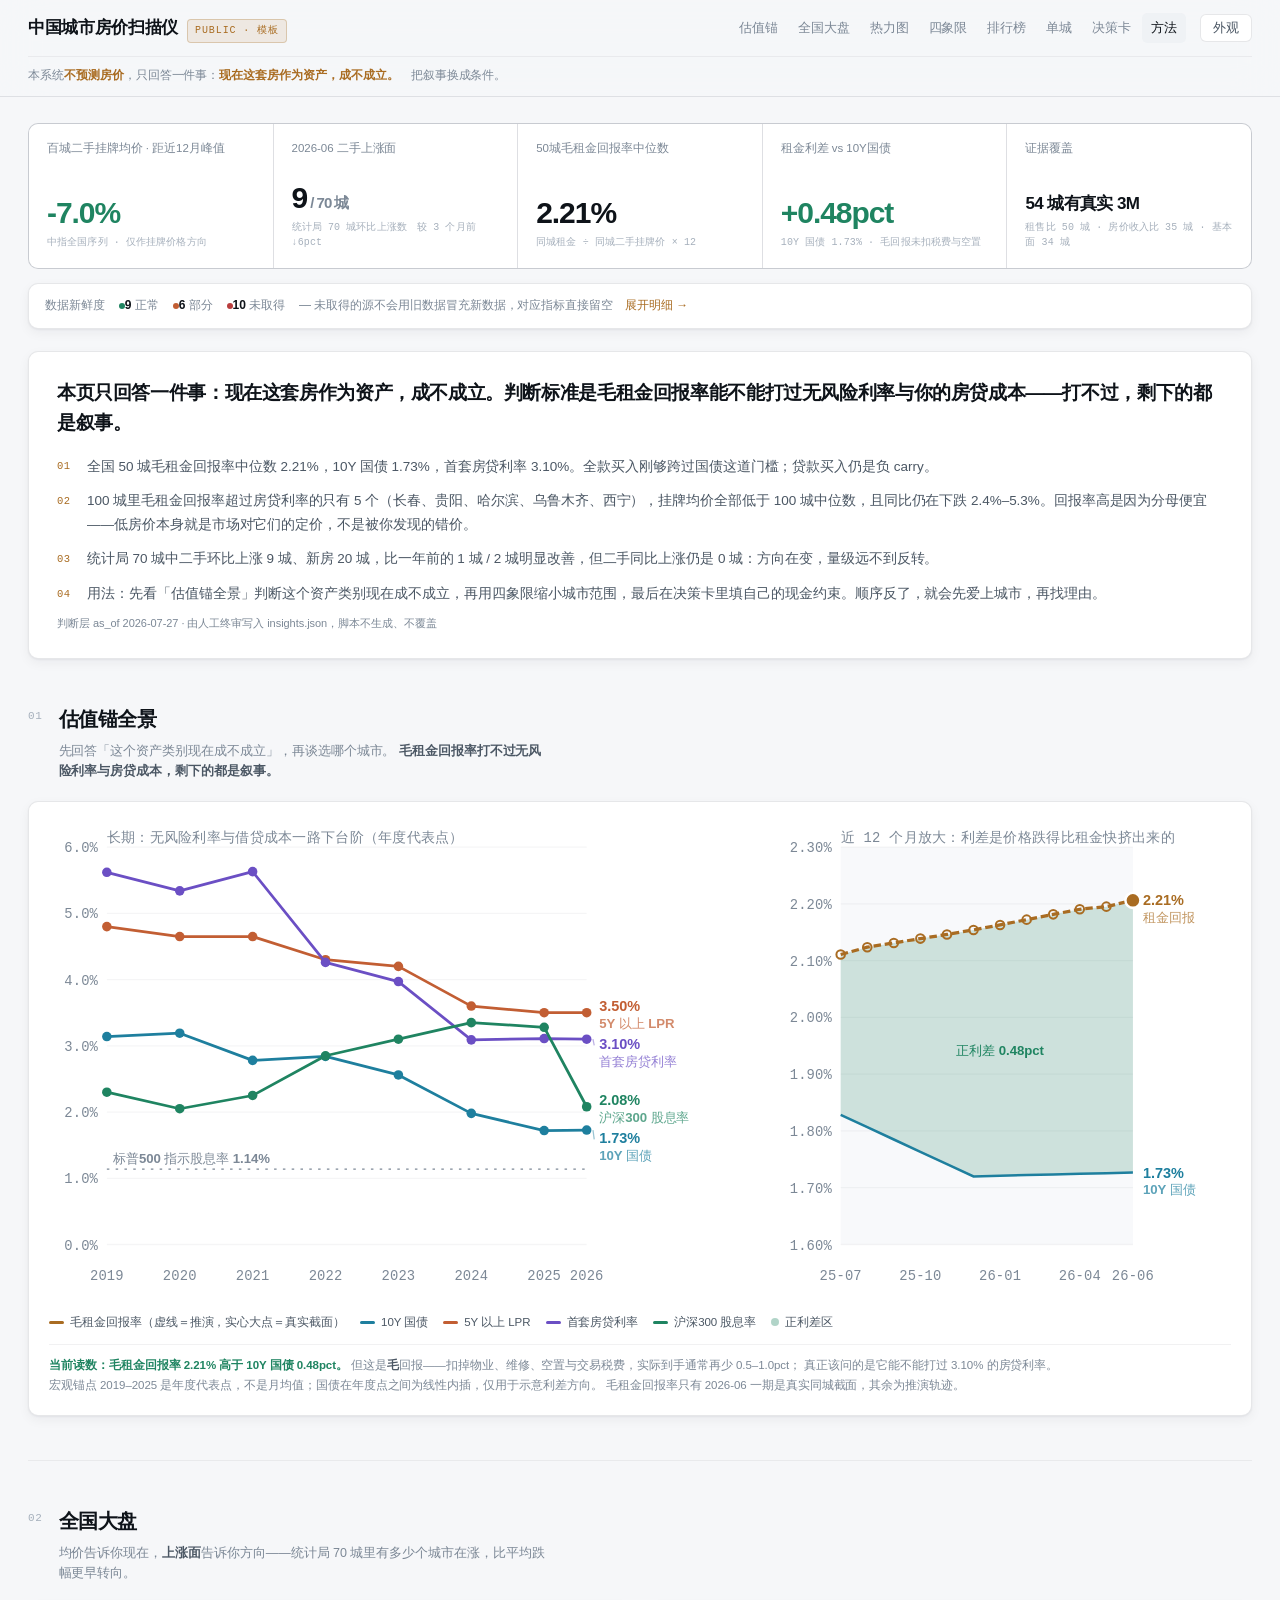
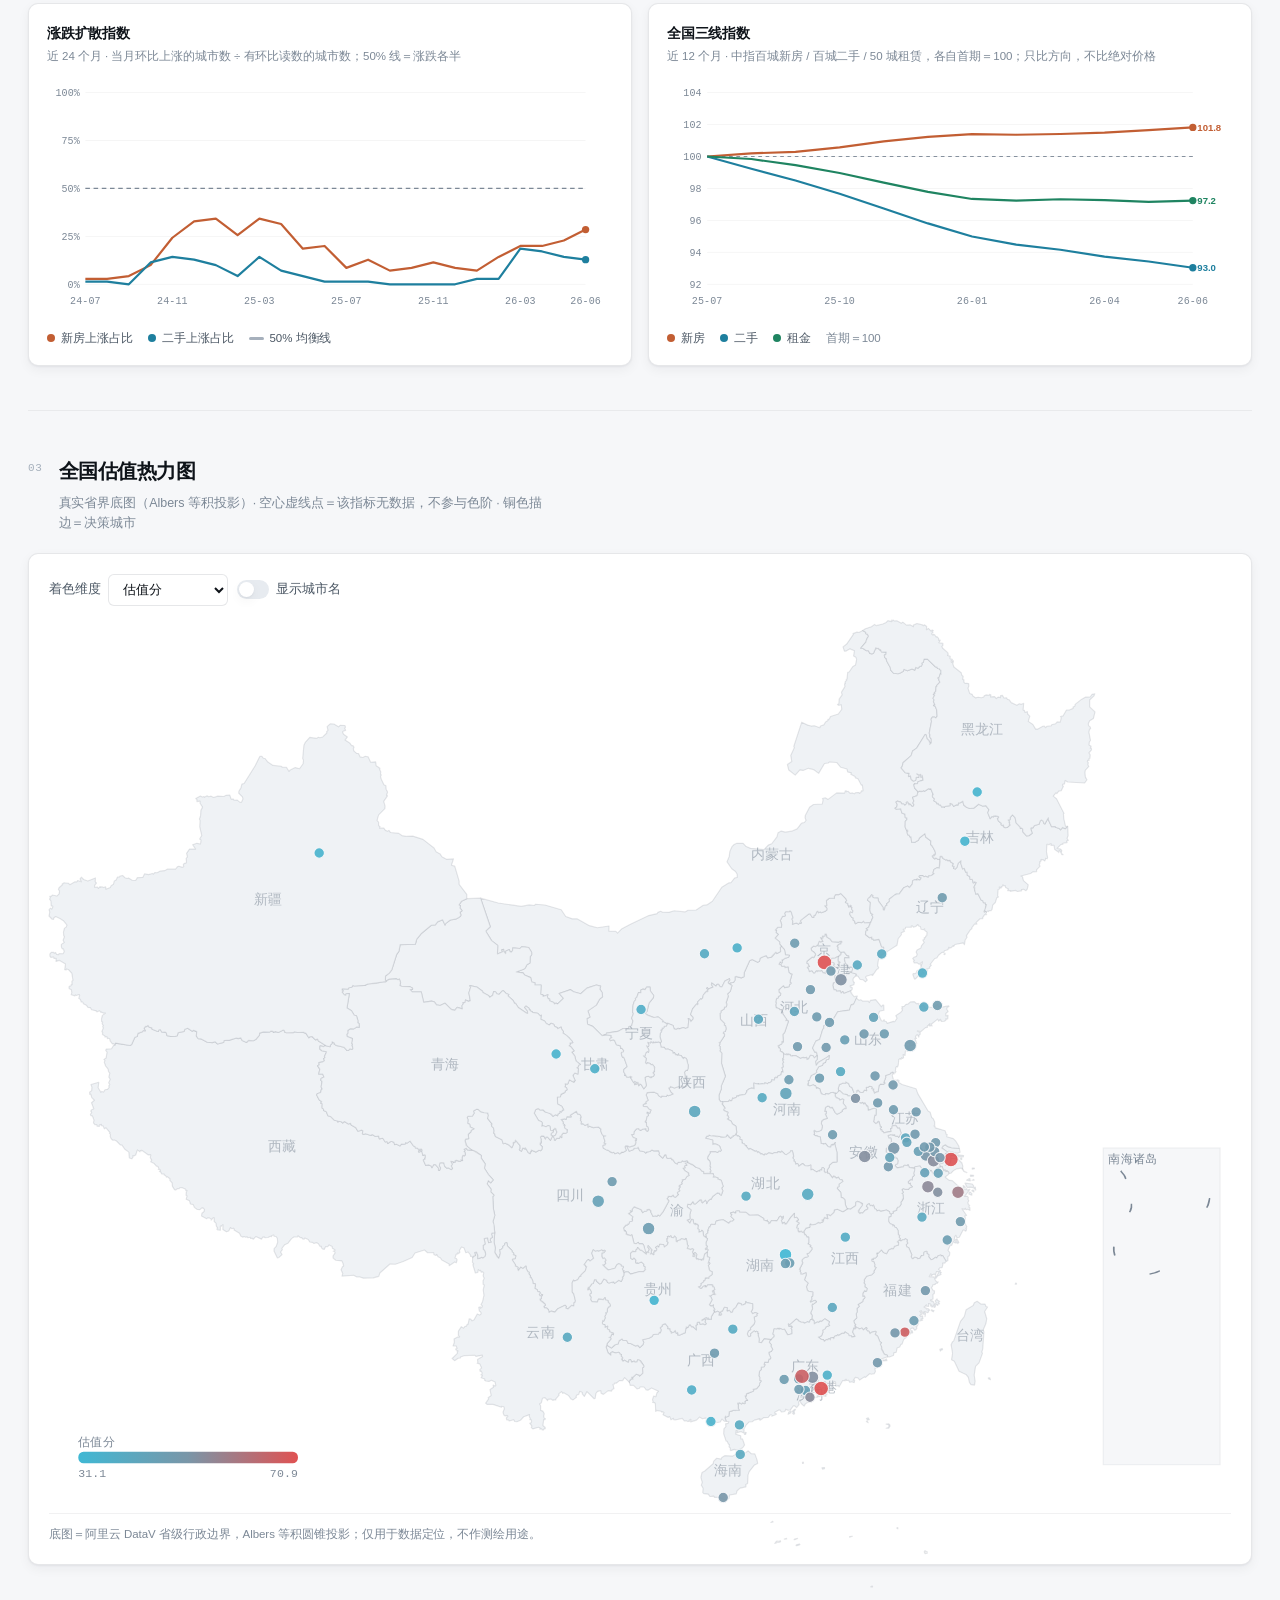
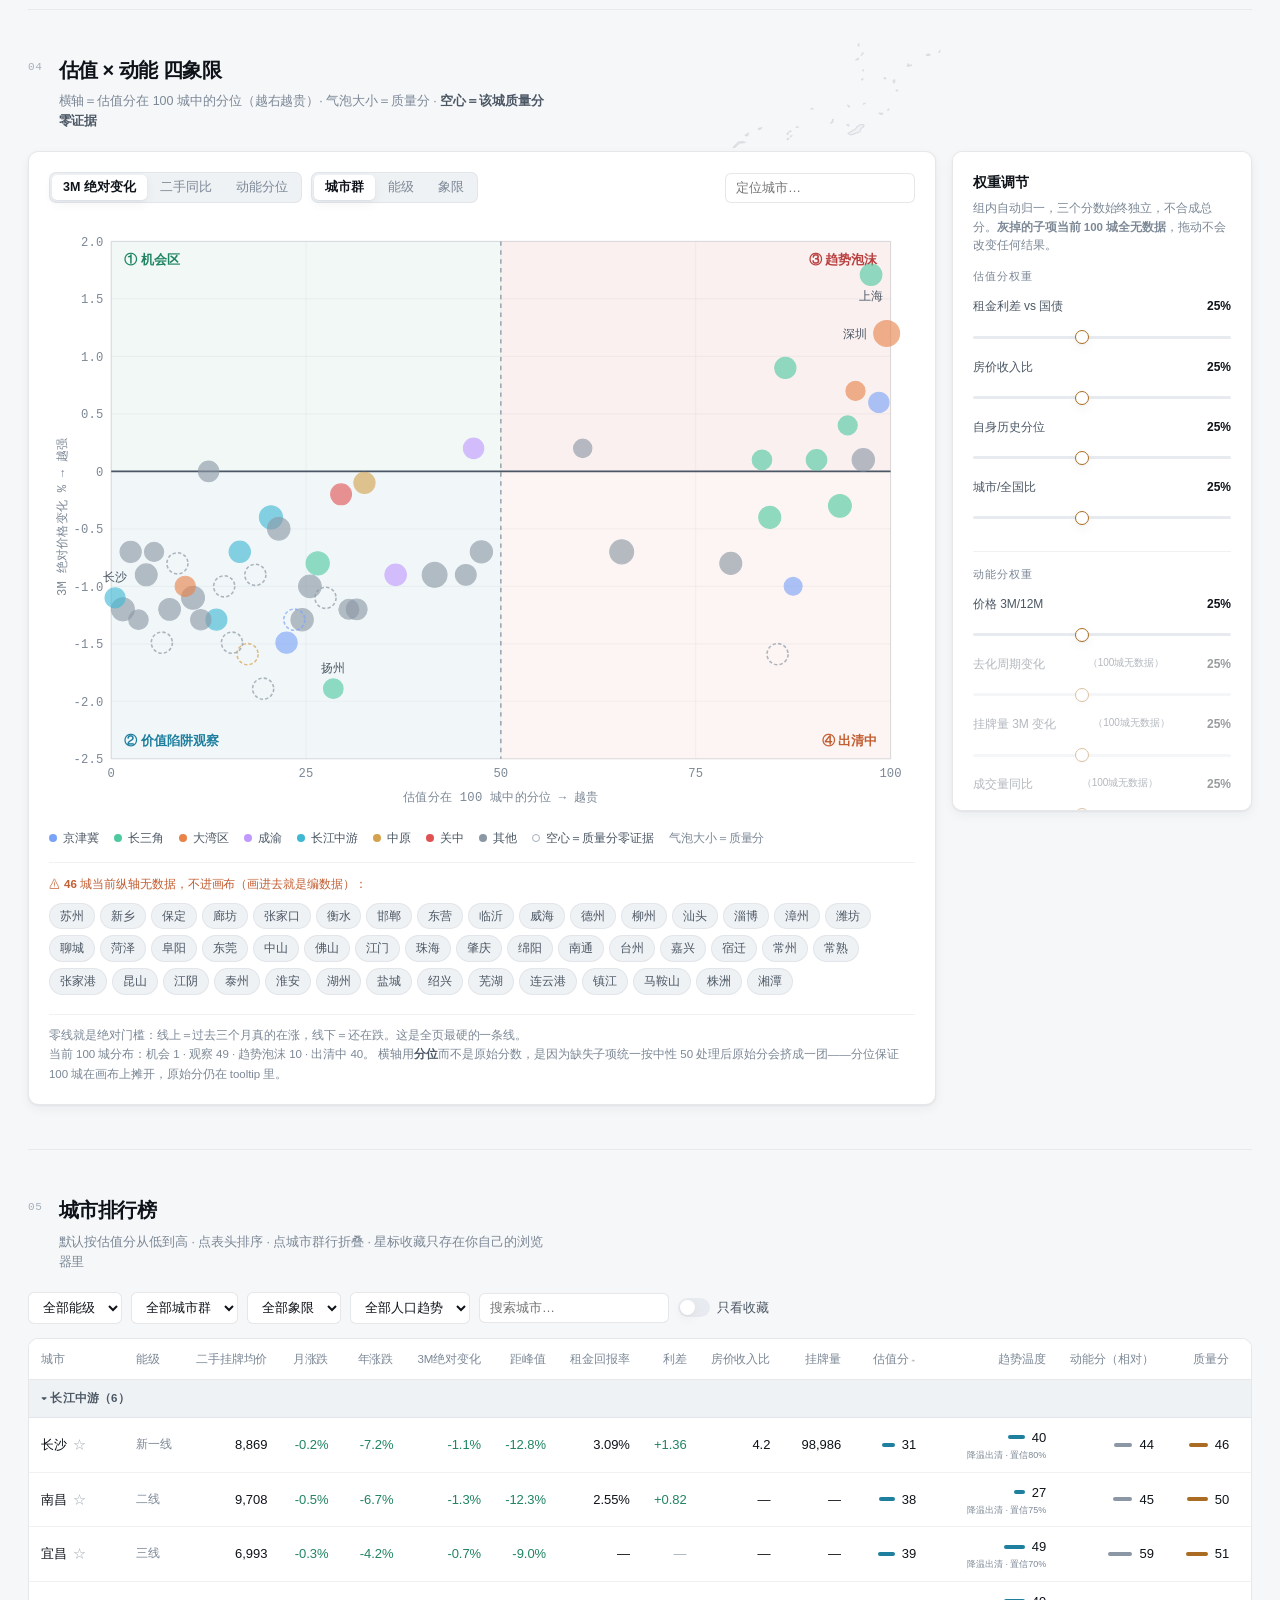
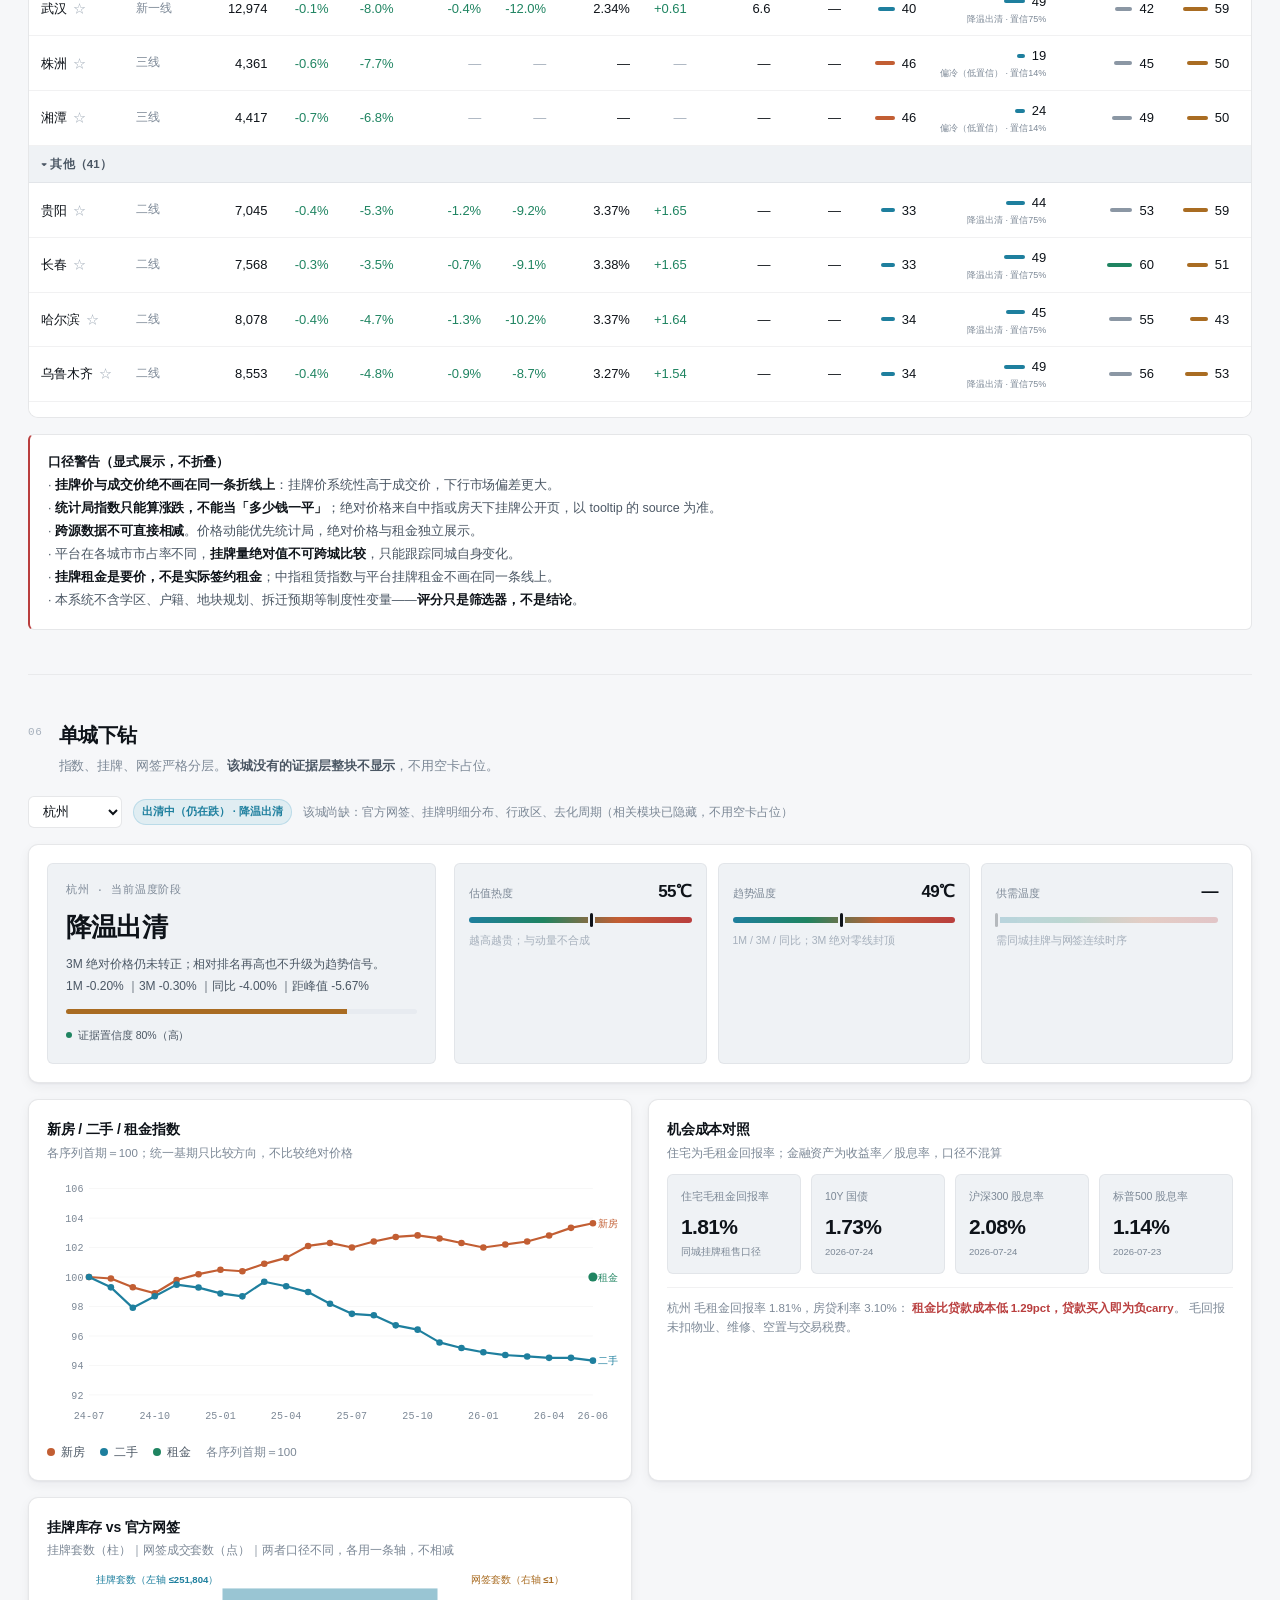
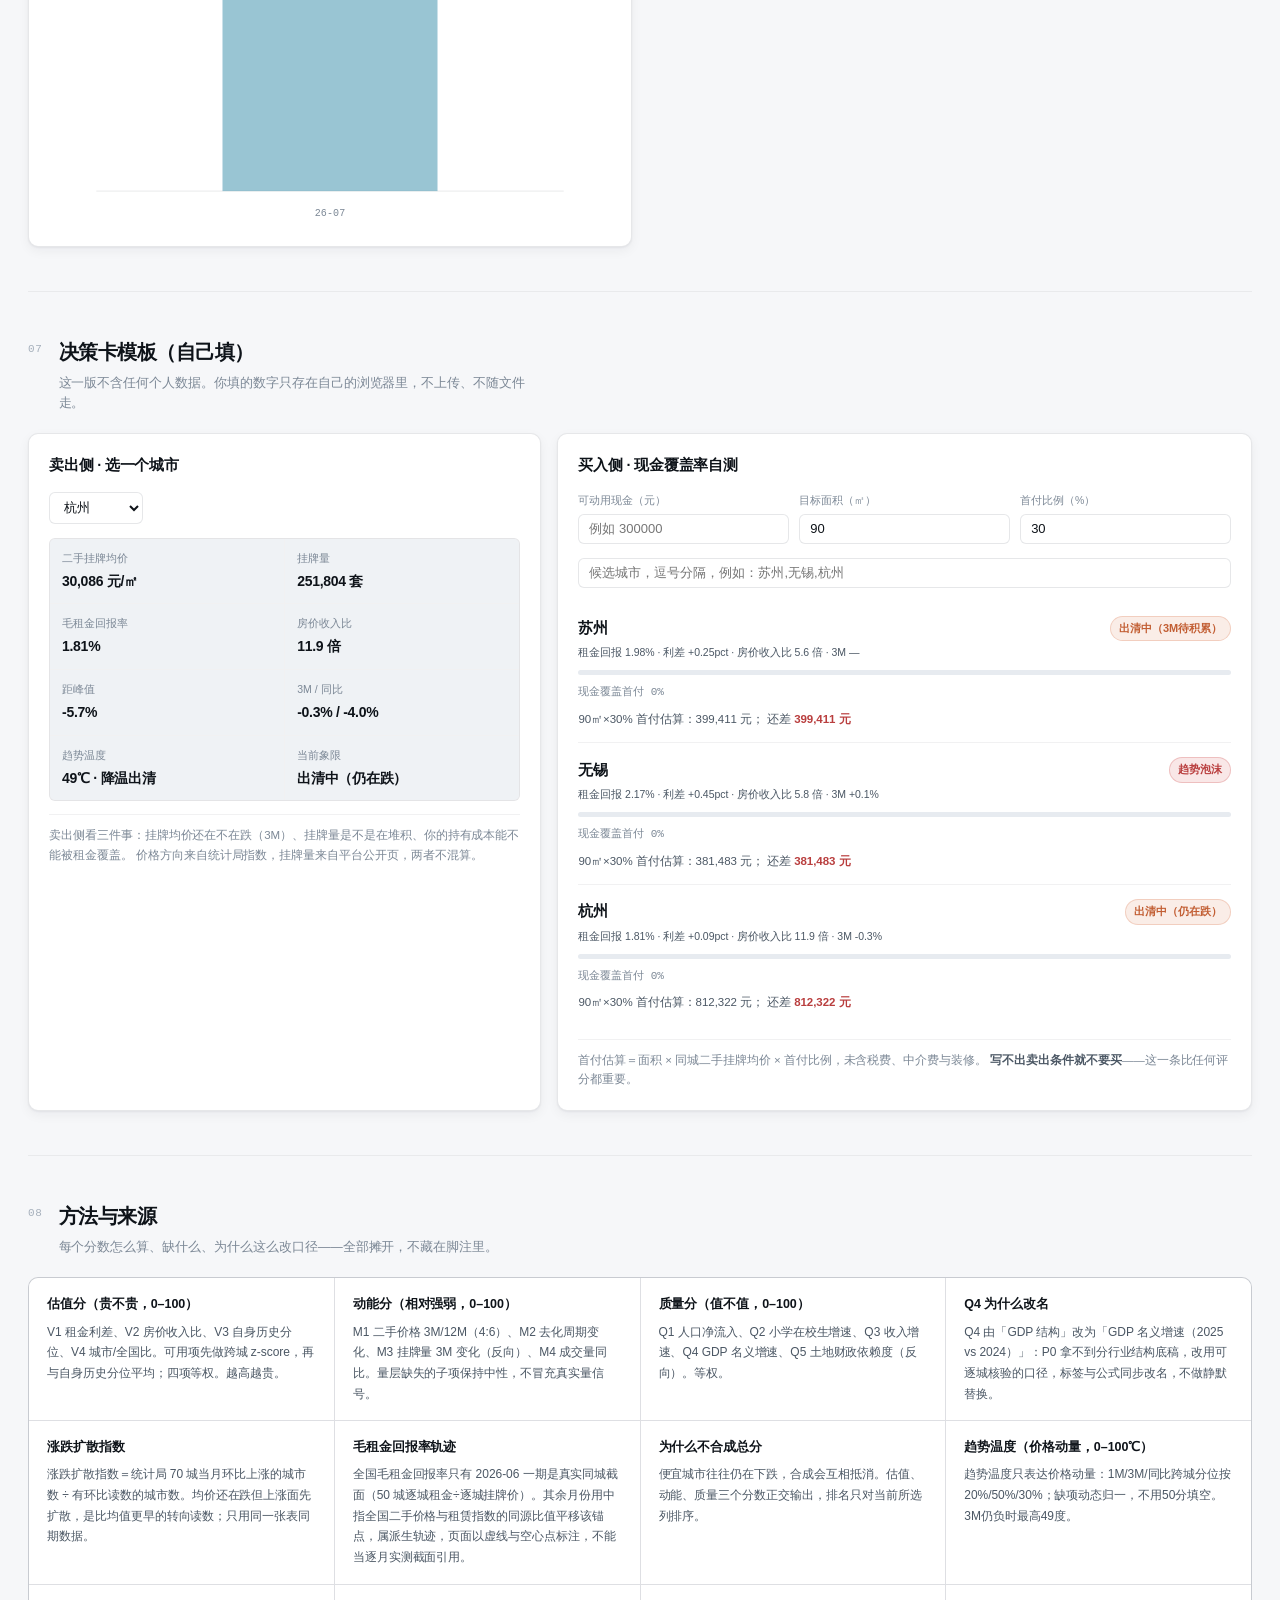
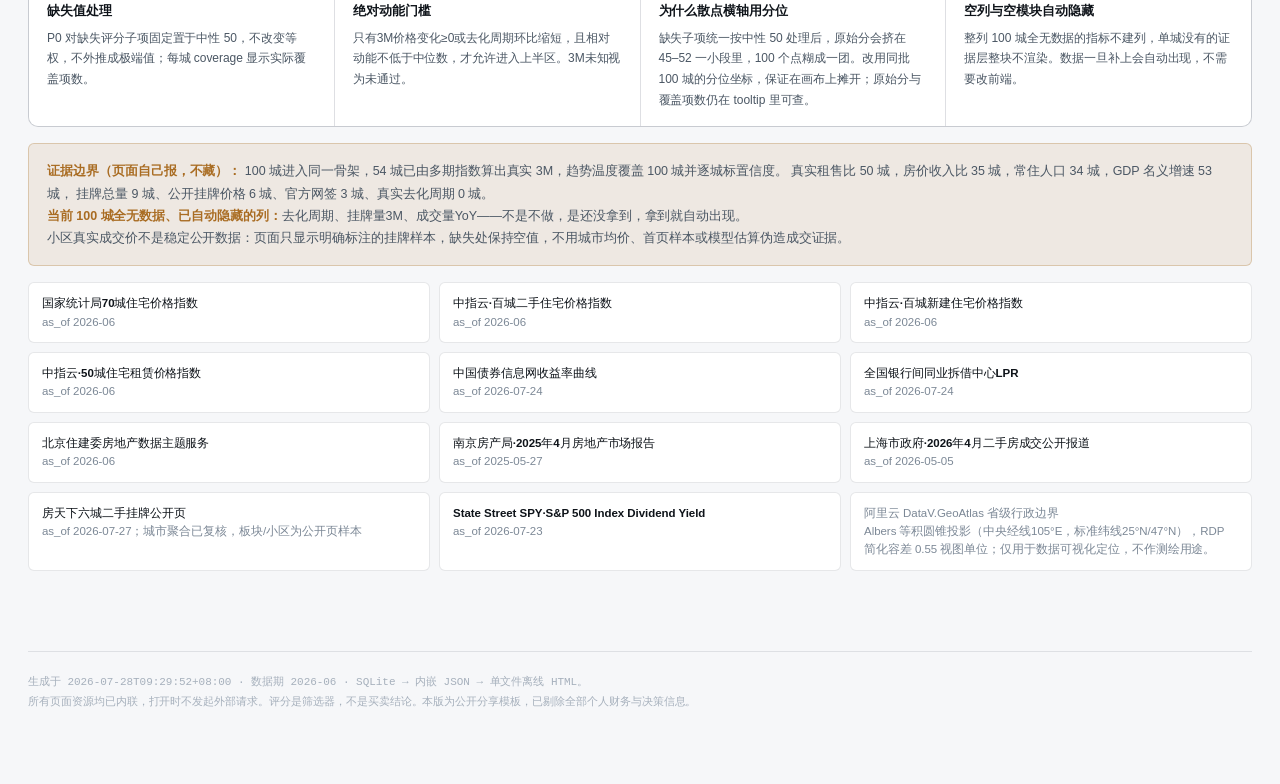
==== commit 010241c7: "订正判断层：高回报率 5 城并非「全是人口净流出」 原表述凭印象把长春/贵阳/乌鲁木齐写成人口净流出，实际这三城 2025 年常住人口是增长的，且 100 城里 66 城人口趋势字段为未知。 改成可核" ====
--- a/city-scanner.html
+++ b/city-scanner.html
@@ -736,8 +736,8 @@
 <div id="tip"></div>
 
 <script>
-const DATA={"meta":{"title":"中国城市房价扫描仪","generated_at":"2026-07-28T09:08:47+08:00","period":"2026-06","coverage":{"cities":100,"valuation_scores":100,"rent_yield":50,"price_income":35,"actual_3m":54,"trend_temperature":100,"fundamentals":34,"listing_count":9,"listing_price":6,"netsign_cities":3,"absorption":0,"population":34,"gdp_growth":53},"columns_present":{"price_level":100,"price_mom":100,"price_yoy":100,"price_3m":54,"price_from_peak":54,"rental_yield":50,"rental_spread":50,"price_income_ratio":35,"absorption_months":0,"listing_count":9,"listing_3m":0,"deals_yoy":0,"trend_temperature":100},"edition":"public"},"kpis":{"national_used_from_12m_peak":-6.96,"rising_cities":14,"city_count":100,"national_rental_yield":2.21,"cgb10y":1.73,"rental_spread":0.48},"source_health":[{"source_name":"三分数与四象限","last_success_at":"2026-07-28T09:08:47+08:00","last_attempt_at":"2026-07-28T09:08:47+08:00","last_status":"partial","rows":100,"note":"period=2026-06; scores=100; missing P0 subitems use neutral 50 without changing equal weights; coverage is exported per city; absolute-gate unknown is never allowed into upper quadrants"},{"source_name":"中指云·50城租赁","last_success_at":"2026-07-27T15:57:10+08:00","last_attempt_at":"2026-07-27T15:57:10+08:00","last_status":"current","rows":50,"note":"verified bundled snapshot; no network attempted; data period=2026-06"},{"source_name":"中指云·百城二手","last_success_at":"2026-07-27T15:57:10+08:00","last_attempt_at":"2026-07-27T15:57:10+08:00","last_status":"current","rows":100,"note":"verified bundled snapshot; no network attempted; data period=2026-06"},{"source_name":"中指云·百城新房","last_success_at":"2026-07-27T15:57:10+08:00","last_attempt_at":"2026-07-27T15:57:10+08:00","last_status":"current","rows":100,"note":"verified bundled snapshot; no network attempted; data period=2026-06"},{"source_name":"国家统计局·70城价格","last_success_at":"2026-07-27T15:57:10+08:00","last_attempt_at":"2026-07-27T15:57:10+08:00","last_status":"current","rows":140,"note":"verified bundled snapshot; no network attempted; period=2026-06; release=2026-07-15; parser=reused fetch_data.py"},{"source_name":"国家统计局·70城历史","last_success_at":"2026-07-28T09:08:47+08:00","last_attempt_at":"2026-07-28T09:08:47+08:00","last_status":"current","rows":3360,"note":"months=24/24; rows=3360; static_index_pages=36; parser=reused fetch_data.py"},{"source_name":"城市基本面·统计公报","last_success_at":"2026-07-28T09:08:47+08:00","last_attempt_at":"2026-07-28T09:08:47+08:00","last_status":"partial","rows":63,"note":"cities=63/100；常住人口 34 城、城镇人均可支配收入 35 城（含增速 29 城）、GDP总量 53 城、GDP名义增速 53 城；小学在校生/土地出让金/一般公共预算仍为 NULL，不用估算填空"},{"source_name":"城市趋势温度","last_success_at":"2026-07-28T09:08:47+08:00","last_attempt_at":"2026-07-28T09:08:47+08:00","last_status":"current","rows":100,"note":"period=2026-06; trend temperature is momentum-only; missing components are reweighted, never neutral-filled; absolute zero gate applied"},{"source_name":"宏观估值锚","last_success_at":"2026-07-28T09:08:47+08:00","last_attempt_at":"2026-07-28T09:08:47+08:00","last_status":"partial","rows":8,"note":"2026 current anchors reviewed; 2019-2025 are annual representative points, not daily averages; mortgage latest=2026-05; CSI300 2026 uses realized+remaining dividend; S&P500 index dividend yield=1.14% as of 2026-07-23"},{"source_name":"官方网签·上海网上房地产","last_success_at":null,"last_attempt_at":"2026-07-27T16:23:17+08:00","last_status":"failed","rows":0,"note":"url=https://www.fangdi.com.cn/; HTTPError: HTTP Error 412: Precondition Failed"},{"source_name":"官方网签·北京住建委","last_success_at":"2026-07-27T16:25:42+08:00","last_attempt_at":"2026-07-27T16:25:42+08:00","last_status":"current","rows":1,"note":"url=http://bjjs.zjw.beijing.gov.cn/eportal/ui?pageId=307749; 只写入页面明确标注的月度网签值"},{"source_name":"官方网签·南京网上房地产","last_success_at":null,"last_attempt_at":"2026-07-27T16:23:20+08:00","last_status":"failed","rows":0,"note":"url=https://www.njhouse.com.cn/; URLError: <urlopen error [SSL: SSLV3_ALERT_HANDSHAKE_FAILURE] sslv3 alert handshake failure (_ssl.c:1129)>"},{"source_name":"官方网签·成都市住建局","last_success_at":null,"last_attempt_at":"2026-07-27T16:23:22+08:00","last_status":"failed","rows":0,"note":"url=https://cdzj.chengdu.gov.cn/; HTTPError: HTTP Error 412: Precondition Failed"},{"source_name":"官方网签·无锡市住建局","last_success_at":null,"last_attempt_at":"2026-07-27T16:23:26+08:00","last_status":"failed","rows":0,"note":"url=https://js.wuxi.gov.cn/zfxxgk/xxgkml/fdcsc/index.shtml; ValueError: 公开页可访问，但未找到明确的月度住宅网签字段"},{"source_name":"官方网签·杭州透明售房网","last_success_at":null,"last_attempt_at":"2026-07-27T16:23:19+08:00","last_status":"failed","rows":0,"note":"url=https://www.tmsf.com/housingtype/housetypeinfo_33_2.htm; HTTPError: HTTP Error 405: Not Allowed"},{"source_name":"官方网签·苏州市住建局","last_success_at":null,"last_attempt_at":"2026-07-27T16:23:22+08:00","last_status":"failed","rows":0,"note":"url=https://zfcjj.suzhou.gov.cn/; RuntimeError: robots.txt does not allow fetch: https://zfcjj.suzhou.gov.cn/robots.txt returned HTTP 302"},{"source_name":"官方网签·长沙市住建局","last_success_at":null,"last_attempt_at":"2026-07-27T16:23:24+08:00","last_status":"failed","rows":0,"note":"url=https://www.csfdc.gov.cn/; URLError: <urlopen error [Errno 8] nodename nor servname provided, or not known>"},{"source_name":"房天下二手挂牌公开页","last_success_at":null,"last_attempt_at":"2026-07-27T17:47:21+08:00","last_status":"failed","rows":0,"note":"分层样本; requests=0; elapsed=4.6s; sample_rows=0; platform_universe=0; 苏州:RuntimeError:工业园区:RuntimeError:HTTP 302: public no-login rule triggered"},{"source_name":"房天下二手挂牌公开页（城市聚合）","last_success_at":"2026-07-28T09:08:47+08:00","last_attempt_at":"2026-07-28T09:08:47+08:00","last_status":"current","rows":6,"note":"六城公开首页挂牌总量与参考均价；挂牌口径，非成交价；2026-07-27复核"},{"source_name":"政府公开市场报告·南京房产局","last_success_at":"2026-07-28T09:08:47+08:00","last_attempt_at":"2026-07-28T09:08:47+08:00","last_status":"partial","rows":1,"note":"官方公开页人工复核快照；当前仅有明确可审计的月份，历史不足3个月"},{"source_name":"政府公开报道·上海市政府","last_success_at":"2026-07-28T09:08:47+08:00","last_attempt_at":"2026-07-28T09:08:47+08:00","last_status":"partial","rows":1,"note":"官方公开页人工复核快照；当前仅有明确可审计的月份，历史不足3个月"},{"source_name":"派生指标","last_success_at":"2026-07-28T09:08:47+08:00","last_attempt_at":"2026-07-28T09:08:47+08:00","last_status":"current","rows":100,"note":"period=2026-06; city_metrics=100; price 3M requires 4 monthly index observations; absorption requires listing stock + 3 consecutive official deal months; missing P1 values intentionally remain NULL"},{"source_name":"链家二手挂牌","last_success_at":null,"last_attempt_at":"2026-07-27T16:20:36+08:00","last_status":"failed","rows":0,"note":"requests=0; elapsed=1.9s; 杭州:RuntimeError:robots.txt 禁止自动采集：https://hz.lianjia.com/robots.txt"},{"source_name":"链家二手挂牌（用户人工核验）","last_success_at":"2026-07-28T09:08:47+08:00","last_attempt_at":"2026-07-28T09:08:47+08:00","last_status":"partial","rows":7,"note":"仅城市挂牌总量；无房源明细、挂牌均价和分位数。自动采集因 robots.txt Disallow:/ 未运行。"},{"source_name":"链家租房挂牌","last_success_at":null,"last_attempt_at":"2026-07-27T16:20:38+08:00","last_status":"failed","rows":0,"note":"requests=0; elapsed=2.1s; 杭州:RuntimeError:robots.txt 禁止自动采集：https://hz.lianjia.com/robots.txt"}],"cities":[{"name":"南京","name_en":"Nanjing","province":"江苏","tier":"新一线","cluster":"长三角","lat":32.041544,"lng":118.767413,"lianjia_code":"nj","decision":"","population_trend":"净流入","price_level":19450.0,"price_mom":-0.3,"price_yoy":-5.9,"price_3m":-0.4,"price_from_peak":-10.82,"rent_level":35.86,"rental_yield":1.7,"rental_spread":-0.03,"price_income_ratio":7.74,"history_percentile":2.1,"city_national_ratio":2.002,"absorption_months":null,"absorption_mom":null,"listing_count":252120,"listing_3m":null,"listing_12m":null,"deals_yoy":null,"valuation_score":50.5,"momentum_score":52.3,"quality_score":54.1,"quadrant":"出清中（仍在跌）","quadrant_base":"出清中","trend_temperature":49.0,"supply_temperature":null,"evidence_confidence":80.0,"temperature_stage":"降温出清","temperature_details":{"definition":"趋势温度只表达价格动量；不与估值分、质量分合成总分","formula":{"price_1m_cross_city_percentile":0.2,"price_3m_cross_city_percentile":0.5,"price_yoy_cross_city_percentile":0.3,"missing":"仅对可观测项重新归一权重，不用50分填空","absolute_gate":"3M<0时最高49；3M转正但同比仍负时最高69"},"raw":{"price_mom":-0.29999999999999716,"price_3m":-0.39970000000000283,"price_yoy":-5.900000000000006,"listing_3m":null,"deals_yoy":null,"absorption_mom":null},"component_temperatures":{"price_1m":68.0,"price_3m":71.29629629629629,"price_yoy":58.5,"listing":null,"deals":null,"absorption":null},"price_months":24},"subscores":{"V":{"V1":68.0715,"V2":47.5585,"V3":16.7844,"V4":69.5912},"M":{"M1":59.2777,"M2":50.0,"M3":50.0,"M4":50.0},"Q":{"Q1":69.238,"Q2":50.0,"Q3":46.9044,"Q4":54.5902,"Q5":50.0},"raw":{"V1_rental_spread":-0.02788231389284057,"V2_price_income_ratio":7.741944043943991,"V3_history_percentile":2.0833333333333335,"V4_city_national_ratio":2.0023736055067647,"M1_price_weighted":-3.6998800000000043,"M2_absorption_mom":null,"M3_listing_3m":null,"M4_deals_yoy":null,"Q1_population_growth":0.6380329909741675,"Q2_students_growth":null,"Q3_income_growth":3.9,"Q4_gdp_growth":4.491,"Q5_land_dependence":null},"coverage":{"valuation":4,"momentum":1,"quality":3},"neutral_for_missing":50,"valuation_median":46.9232,"momentum_median":50.4438,"relative_above_median":true,"absolute_gate":false,"price_gate":false,"absorption_gate":false,"quadrant_base":"出清中","suffix":"（仍在跌）"},"provenance":{"price_level":{"source":"房天下二手挂牌公开页","as_of":"2026-07-27","note":"二手住宅挂牌均价；公开平台聚合优先，中指同城样本补缺；以 source 为准"},"price_change":{"source":"国家统计局·70个大中城市商品住宅销售价格变动情况","as_of":"2026-06","note":"统计局优先；未覆盖城市用中指。同源内计算，不跨源相减。"},"rent_level":{"source":"中指研究院/中指云·50城住宅租赁价格指数（挂牌样本）","as_of":"2026-06","note":"挂牌租金/租赁指数口径；不与其他平台租金序列画在同一条线"},"rental_yield":{"source":"中指租金÷中指二手挂牌均价×12","as_of":"2026-06","note":"毛租金回报率；未扣空置、税费、物业、维修和折旧"},"listing_count":{"source":"房天下二手挂牌公开页","as_of":"2026-07-27","note":"平台挂牌存量；平台份额不同，绝对量不可跨城比较"},"deal_flow":{"source":"政府公开市场报告·南京房产局","as_of":"2025-05-27","note":"官方住宅网签；去化周期要求连续3个月"},"fundamentals":{"source":"各城市2025统计公报汇编（中国地产罗盘横纵分析底稿，2026-07-27复核） ＋ 聚汇数据转载各市统计局2025年国民经济核算（2026-02 发布），2026-07-27 复核 ＋ 聚汇数据转载各市统计局2025年城镇居民人均可支配收入（2026-05-22 发布），2026-07-27 复核","as_of":"2025","note":"缺失保持 NULL"},"macro":{"source":"10Y国债：中国债券信息网收益率曲线；5Y以上LPR：中国人民银行/全国银行间同业拆借中心；首套房贷利率：中国人民银行公开披露；沪深300股息率：中证指数公开估值口径/股指分红监测；标普500股息率：State Street SPY 页面披露的 Index Dividend Yield","as_of":"2026-07-24"},"price_3m":{"source":"国家统计局·70个大中城市商品住宅销售价格变动情况","as_of":"2026-06","note":"统计局月度成交价格指数环比链式计算"},"price_from_peak":{"source":"国家统计局·70个大中城市商品住宅销售价格变动情况","as_of":"2026-06","note":"统计局月度环比指数合成链相对近24个月峰值；不是元/㎡"}},"fundamentals":{"year":2025,"population_10k":963.9,"population_delta_10k":6.15,"primary_students":null,"income_pc":86300.0,"gdp_pc":201266.0,"gdp_total_yi":19400.0,"gdp_growth":4.49,"land_revenue":null,"gen_budget":null,"source":"各城市2025统计公报汇编（中国地产罗盘横纵分析底稿，2026-07-27复核） ＋ 聚汇数据转载各市统计局2025年国民经济核算（2026-02 发布），2026-07-27 复核 ＋ 聚汇数据转载各市统计局2025年城镇居民人均可支配收入（2026-05-22 发布），2026-07-27 复核"}},{"name":"无锡","name_en":"Wuxi","province":"江苏","tier":"新一线","cluster":"长三角","lat":31.574729,"lng":120.301663,"lianjia_code":"wx","decision":"","population_trend":"净流入","price_level":14129.0,"price_mom":0.2,"price_yoy":-5.1,"price_3m":0.1,"price_from_peak":-9.01,"rent_level":25.08,"rental_yield":2.17,"rental_spread":0.45,"price_income_ratio":5.84,"history_percentile":18.8,"city_national_ratio":1.095,"absorption_months":null,"absorption_mom":null,"listing_count":121588,"listing_3m":null,"listing_12m":null,"deals_yoy":null,"valuation_score":50.4,"momentum_score":57.4,"quality_score":43.1,"quadrant":"趋势泡沫","quadrant_base":"趋势泡沫","trend_temperature":69.0,"supply_temperature":null,"evidence_confidence":80.0,"temperature_stage":"转暖","temperature_details":{"definition":"趋势温度只表达价格动量；不与估值分、质量分合成总分","formula":{"price_1m_cross_city_percentile":0.2,"price_3m_cross_city_percentile":0.5,"price_yoy_cross_city_percentile":0.3,"missing":"仅对可观测项重新归一权重，不用50分填空","absolute_gate":"3M<0时最高49；3M转正但同比仍负时最高69"},"raw":{"price_mom":0.20000000000000284,"price_3m":0.09980000000000544,"price_yoy":-5.099999999999994,"listing_3m":null,"deals_yoy":null,"absorption_mom":null},"component_temperatures":{"price_1m":93.0,"price_3m":82.4074074074074,"price_yoy":80.0,"listing":null,"deals":null,"absorption":null},"price_months":24},"subscores":{"V":{"V1":53.8269,"V2":40.4935,"V3":54.9086,"V4":52.3409},"M":{"M1":79.5337,"M2":50.0,"M3":50.0,"M4":50.0},"Q":{"Q1":47.1043,"Q2":50.0,"Q3":46.9044,"Q4":21.7238,"Q5":50.0},"raw":{"V1_rental_spread":0.446067552730425,"V2_price_income_ratio":5.836447825155425,"V3_history_percentile":18.75,"V4_city_national_ratio":1.0953398211883851,"M1_price_weighted":-3.0200799999999943,"M2_absorption_mom":null,"M3_listing_3m":null,"M4_deals_yoy":null,"Q1_population_growth":0.4298792623059573,"Q2_students_growth":null,"Q3_income_growth":3.9,"Q4_gdp_growth":3.397,"Q5_land_dependence":null},"coverage":{"valuation":4,"momentum":1,"quality":3},"neutral_for_missing":50,"valuation_median":46.9232,"momentum_median":50.4438,"relative_above_median":true,"absolute_gate":true,"price_gate":true,"absorption_gate":false,"quadrant_base":"趋势泡沫","suffix":""},"provenance":{"price_level":{"source":"房天下二手挂牌公开页","as_of":"2026-07-27","note":"二手住宅挂牌均价；公开平台聚合优先，中指同城样本补缺；以 source 为准"},"price_change":{"source":"国家统计局·70个大中城市商品住宅销售价格变动情况","as_of":"2026-06","note":"统计局优先；未覆盖城市用中指。同源内计算，不跨源相减。"},"rent_level":{"source":"中指研究院/中指云·50城住宅租赁价格指数（挂牌样本）","as_of":"2026-06","note":"挂牌租金/租赁指数口径；不与其他平台租金序列画在同一条线"},"rental_yield":{"source":"中指租金÷中指二手挂牌均价×12","as_of":"2026-06","note":"毛租金回报率；未扣空置、税费、物业、维修和折旧"},"listing_count":{"source":"房天下二手挂牌公开页","as_of":"2026-07-27","note":"平台挂牌存量；平台份额不同，绝对量不可跨城比较"},"deal_flow":{"source":"","as_of":"","note":"官方住宅网签；去化周期要求连续3个月"},"fundamentals":{"source":"各城市2025统计公报汇编（中国地产罗盘横纵分析底稿，2026-07-27复核） ＋ 聚汇数据转载各市统计局2025年国民经济核算（2026-02 发布），2026-07-27 复核 ＋ 聚汇数据转载各市统计局2025年城镇居民人均可支配收入（2026-05-22 发布），2026-07-27 复核","as_of":"2025","note":"缺失保持 NULL"},"macro":{"source":"10Y国债：中国债券信息网收益率曲线；5Y以上LPR：中国人民银行/全国银行间同业拆借中心；首套房贷利率：中国人民银行公开披露；沪深300股息率：中证指数公开估值口径/股指分红监测；标普500股息率：State Street SPY 页面披露的 Index Dividend Yield","as_of":"2026-07-24"},"price_3m":{"source":"国家统计局·70个大中城市商品住宅销售价格变动情况","as_of":"2026-06","note":"统计局月度成交价格指数环比链式计算"},"price_from_peak":{"source":"国家统计局·70个大中城市商品住宅销售价格变动情况","as_of":"2026-06","note":"统计局月度环比指数合成链相对近24个月峰值；不是元/㎡"}},"fundamentals":{"year":2025,"population_10k":753.7,"population_delta_10k":3.24,"primary_students":null,"income_pc":83158.0,"gdp_pc":222900.0,"gdp_total_yi":16800.0,"gdp_growth":3.4,"land_revenue":null,"gen_budget":null,"source":"各城市2025统计公报汇编（中国地产罗盘横纵分析底稿，2026-07-27复核） ＋ 聚汇数据转载各市统计局2025年国民经济核算（2026-02 发布），2026-07-27 复核 ＋ 聚汇数据转载各市统计局2025年城镇居民人均可支配收入（2026-05-22 发布），2026-07-27 复核"}},{"name":"杭州","name_en":"Hangzhou","province":"浙江","tier":"新一线","cluster":"长三角","lat":30.287459,"lng":120.153576,"lianjia_code":"hz","decision":"","population_trend":"净流入","price_level":30086.0,"price_mom":-0.2,"price_yoy":-4.0,"price_3m":-0.3,"price_from_peak":-5.67,"rent_level":48.33,"rental_yield":1.81,"rental_spread":0.09,"price_income_ratio":11.93,"history_percentile":2.1,"city_national_ratio":2.53,"absorption_months":null,"absorption_mom":null,"listing_count":251804,"listing_3m":null,"listing_12m":null,"deals_yoy":null,"valuation_score":54.7,"momentum_score":59.9,"quality_score":57.9,"quadrant":"出清中（仍在跌）","quadrant_base":"出清中","trend_temperature":49.0,"supply_temperature":null,"evidence_confidence":80.0,"temperature_stage":"降温出清","temperature_details":{"definition":"趋势温度只表达价格动量；不与估值分、质量分合成总分","formula":{"price_1m_cross_city_percentile":0.2,"price_3m_cross_city_percentile":0.5,"price_yoy_cross_city_percentile":0.3,"missing":"仅对可观测项重新归一权重，不用50分填空","absolute_gate":"3M<0时最高49；3M转正但同比仍负时最高69"},"raw":{"price_mom":-0.20000000000000284,"price_3m":-0.2997999999999945,"price_yoy":-4.0,"listing_3m":null,"deals_yoy":null,"absorption_mom":null},"component_temperatures":{"price_1m":78.5,"price_3m":73.14814814814815,"price_yoy":93.0,"listing":null,"deals":null,"absorption":null},"price_months":24},"subscores":{"V":{"V1":65.4299,"V2":62.8867,"V3":16.7844,"V4":73.5199},"M":{"M1":89.6067,"M2":50.0,"M3":50.0,"M4":50.0},"Q":{"Q1":65.2894,"Q2":50.0,"Q3":46.9044,"Q4":77.2832,"Q5":50.0},"raw":{"V1_rental_spread":0.08561540674944479,"V2_price_income_ratio":11.934047917070677,"V3_history_percentile":2.0833333333333335,"V4_city_national_ratio":2.529709628926339,"M1_price_weighted":-2.5199199999999977,"M2_absorption_mom":null,"M3_listing_3m":null,"M4_deals_yoy":null,"Q1_population_growth":0.5984251968503937,"Q2_students_growth":null,"Q3_income_growth":3.9,"Q4_gdp_growth":5.263,"Q5_land_dependence":null},"coverage":{"valuation":4,"momentum":1,"quality":3},"neutral_for_missing":50,"valuation_median":46.9232,"momentum_median":50.4438,"relative_above_median":true,"absolute_gate":false,"price_gate":false,"absorption_gate":false,"quadrant_base":"出清中","suffix":"（仍在跌）"},"provenance":{"price_level":{"source":"房天下二手挂牌公开页","as_of":"2026-07-27","note":"二手住宅挂牌均价；公开平台聚合优先，中指同城样本补缺；以 source 为准"},"price_change":{"source":"国家统计局·70个大中城市商品住宅销售价格变动情况","as_of":"2026-06","note":"统计局优先；未覆盖城市用中指。同源内计算，不跨源相减。"},"rent_level":{"source":"中指研究院/中指云·50城住宅租赁价格指数（挂牌样本）","as_of":"2026-06","note":"挂牌租金/租赁指数口径；不与其他平台租金序列画在同一条线"},"rental_yield":{"source":"中指租金÷中指二手挂牌均价×12","as_of":"2026-06","note":"毛租金回报率；未扣空置、税费、物业、维修和折旧"},"listing_count":{"source":"房天下二手挂牌公开页","as_of":"2026-07-27","note":"平台挂牌存量；平台份额不同，绝对量不可跨城比较"},"deal_flow":{"source":"","as_of":"","note":"官方住宅网签；去化周期要求连续3个月"},"fundamentals":{"source":"各城市2025统计公报汇编（中国地产罗盘横纵分析底稿，2026-07-27复核） ＋ 聚汇数据转载各市统计局2025年国民经济核算（2026-02 发布），2026-07-27 复核 ＋ 聚汇数据转载各市统计局2025年城镇居民人均可支配收入（2026-05-22 发布），2026-07-27 复核","as_of":"2025","note":"缺失保持 NULL"},"macro":{"source":"10Y国债：中国债券信息网收益率曲线；5Y以上LPR：中国人民银行/全国银行间同业拆借中心；首套房贷利率：中国人民银行公开披露；沪深300股息率：中证指数公开估值口径/股指分红监测；标普500股息率：State Street SPY 页面披露的 Index Dividend Yield","as_of":"2026-07-24"},"price_3m":{"source":"国家统计局·70个大中城市商品住宅销售价格变动情况","as_of":"2026-06","note":"统计局月度成交价格指数环比链式计算"},"price_from_peak":{"source":"国家统计局·70个大中城市商品住宅销售价格变动情况","as_of":"2026-06","note":"统计局月度环比指数合成链相对近24个月峰值；不是元/㎡"}},"fundamentals":{"year":2025,"population_10k":1270.0,"population_delta_10k":7.6,"primary_students":null,"income_pc":86600.0,"gdp_pc":181102.0,"gdp_total_yi":23000.0,"gdp_growth":5.26,"land_revenue":null,"gen_budget":null,"source":"各城市2025统计公报汇编（中国地产罗盘横纵分析底稿，2026-07-27复核） ＋ 聚汇数据转载各市统计局2025年国民经济核算（2026-02 发布），2026-07-27 复核 ＋ 聚汇数据转载各市统计局2025年城镇居民人均可支配收入（2026-05-22 发布），2026-07-27 复核"}},{"name":"苏州","name_en":"Suzhou","province":"江苏","tier":"新一线","cluster":"长三角","lat":31.299379,"lng":120.619585,"lianjia_code":"su","decision":"","population_trend":"净流入","price_level":14793.0,"price_mom":-0.23,"price_yoy":-8.73,"price_3m":null,"price_from_peak":null,"rent_level":33.81,"rental_yield":1.98,"rental_spread":0.25,"price_income_ratio":5.64,"history_percentile":null,"city_national_ratio":1.62,"absorption_months":null,"absorption_mom":null,"listing_count":150211,"listing_3m":null,"listing_12m":null,"deals_yoy":null,"valuation_score":53.6,"momentum_score":40.9,"quality_score":47.9,"quadrant":"出清中（3M待积累）","quadrant_base":"出清中","trend_temperature":36.5,"supply_temperature":null,"evidence_confidence":30.0,"temperature_stage":"偏冷（低置信）","temperature_details":{"definition":"趋势温度只表达价格动量；不与估值分、质量分合成总分","formula":{"price_1m_cross_city_percentile":0.2,"price_3m_cross_city_percentile":0.5,"price_yoy_cross_city_percentile":0.3,"missing":"仅对可观测项重新归一权重，不用50分填空","absolute_gate":"3M<0时最高49；3M转正但同比仍负时最高69"},"raw":{"price_mom":-0.2274,"price_3m":null,"price_yoy":-8.7327,"listing_3m":null,"deals_yoy":null,"absorption_mom":null},"component_temperatures":{"price_1m":75.5,"price_3m":null,"price_yoy":10.5,"listing":null,"deals":null,"absorption":null},"price_months":1},"subscores":{"V":{"V1":60.534,"V2":39.8154,"V3":50.0,"V4":63.8812},"M":{"M1":13.5116,"M2":50.0,"M3":50.0,"M4":50.0},"Q":{"Q1":50.9964,"Q2":50.0,"Q3":54.381,"Q4":34.2943,"Q5":50.0},"raw":{"V1_rental_spread":0.25392212994626284,"V2_price_income_ratio":5.638352161438206,"V3_history_percentile":null,"V4_city_national_ratio":1.6195901574491653,"M1_price_weighted":-5.2396199999999995,"M2_absorption_mom":null,"M3_listing_3m":null,"M4_deals_yoy":null,"Q1_population_growth":0.46520539546290623,"Q2_students_growth":null,"Q3_income_growth":4.0,"Q4_gdp_growth":3.857,"Q5_land_dependence":null},"coverage":{"valuation":3,"momentum":1,"quality":3},"neutral_for_missing":50,"valuation_median":46.9232,"momentum_median":50.4438,"relative_above_median":false,"absolute_gate":false,"price_gate":false,"absorption_gate":false,"quadrant_base":"出清中","suffix":"（3M待积累）"},"provenance":{"price_level":{"source":"房天下二手挂牌公开页","as_of":"2026-07-27","note":"二手住宅挂牌均价；公开平台聚合优先，中指同城样本补缺；以 source 为准"},"price_change":{"source":"中指研究院/中指云·百城二手住宅价格指数（挂牌样本）","as_of":"2026-06","note":"统计局优先；未覆盖城市用中指。同源内计算，不跨源相减。"},"rent_level":{"source":"中指研究院/中指云·50城住宅租赁价格指数（挂牌样本）","as_of":"2026-06","note":"挂牌租金/租赁指数口径；不与其他平台租金序列画在同一条线"},"rental_yield":{"source":"中指租金÷中指二手挂牌均价×12","as_of":"2026-06","note":"毛租金回报率；未扣空置、税费、物业、维修和折旧"},"listing_count":{"source":"房天下二手挂牌公开页","as_of":"2026-07-27","note":"平台挂牌存量；平台份额不同，绝对量不可跨城比较"},"deal_flow":{"source":"","as_of":"","note":"官方住宅网签；去化周期要求连续3个月"},"fundamentals":{"source":"各城市2025统计公报汇编（中国地产罗盘横纵分析底稿，2026-07-27复核） ＋ 聚汇数据转载各市统计局2025年国民经济核算（2026-02 发布），2026-07-27 复核 ＋ 聚汇数据转载各市统计局2025年城镇居民人均可支配收入（2026-05-22 发布），2026-07-27 复核","as_of":"2025","note":"缺失保持 NULL"},"macro":{"source":"10Y国债：中国债券信息网收益率曲线；5Y以上LPR：中国人民银行/全国银行间同业拆借中心；首套房贷利率：中国人民银行公开披露；沪深300股息率：中证指数公开估值口径/股指分红监测；标普500股息率：State Street SPY 页面披露的 Index Dividend Yield","as_of":"2026-07-24"},"price_3m":{"source":"中指研究院/中指云·百城二手住宅价格指数（挂牌样本）","as_of":"2026-06","note":"首次建库，尚不足4个月；保守留空，不用1M/Yoy伪装3M"},"price_from_peak":{"source":"","as_of":"2026-06","note":"统计局月度环比指数合成链相对近24个月峰值；不是元/㎡"}},"fundamentals":{"year":2025,"population_10k":1304.8,"population_delta_10k":6.07,"primary_students":null,"income_pc":90125.0,"gdp_pc":212293.0,"gdp_total_yi":27700.0,"gdp_growth":3.86,"land_revenue":null,"gen_budget":null,"source":"各城市2025统计公报汇编（中国地产罗盘横纵分析底稿，2026-07-27复核） ＋ 聚汇数据转载各市统计局2025年国民经济核算（2026-02 发布），2026-07-27 复核 ＋ 聚汇数据转载各市统计局2025年城镇居民人均可支配收入（2026-05-22 发布），2026-07-27 复核"}},{"name":"长沙","name_en":"Changsha","province":"湖南","tier":"新一线","cluster":"长江中游","lat":28.19409,"lng":112.982279,"lianjia_code":"cs","decision":"","population_trend":"净流入","price_level":8869.0,"price_mom":-0.2,"price_yoy":-7.2,"price_3m":-1.1,"price_from_peak":-12.85,"rent_level":24.69,"rental_yield":3.09,"rental_spread":1.36,"price_income_ratio":4.22,"history_percentile":2.1,"city_national_ratio":0.758,"absorption_months":null,"absorption_mom":null,"listing_count":98986,"listing_3m":null,"listing_12m":null,"deals_yoy":null,"valuation_score":31.1,"momentum_score":43.7,"quality_score":45.5,"quadrant":"观察（仍在跌）","quadrant_base":"观察","trend_temperature":39.7,"supply_temperature":null,"evidence_confidence":80.0,"temperature_stage":"降温出清","temperature_details":{"definition":"趋势温度只表达价格动量；不与估值分、质量分合成总分","formula":{"price_1m_cross_city_percentile":0.2,"price_3m_cross_city_percentile":0.5,"price_yoy_cross_city_percentile":0.3,"missing":"仅对可观测项重新归一权重，不用50分填空","absolute_gate":"3M<0时最高49；3M转正但同比仍负时最高69"},"raw":{"price_mom":-0.20000000000000284,"price_3m":-1.0964035999999844,"price_yoy":-7.200000000000003,"listing_3m":null,"deals_yoy":null,"absorption_mom":null},"component_temperatures":{"price_1m":78.5,"price_3m":32.407407407407405,"price_yoy":26.0,"listing":null,"deals":null,"absorption":null},"price_months":24},"subscores":{"V":{"V1":28.1239,"V2":35.4171,"V3":16.7844,"V4":44.145},"M":{"M1":24.6753,"M2":50.0,"M3":50.0,"M4":50.0},"Q":{"Q1":92.5545,"Q2":50.0,"Q3":20.3689,"Q4":14.7321,"Q5":50.0},"raw":{"V1_rental_spread":1.3620941790110572,"V2_price_income_ratio":4.2245282713300805,"V3_history_percentile":2.0833333333333335,"V4_city_national_ratio":0.7584460795949046,"M1_price_weighted":-4.758561439999995,"M2_absorption_mom":null,"M3_listing_3m":null,"M4_deals_yoy":null,"Q1_population_growth":0.9784535024717844,"Q2_students_growth":null,"Q3_income_growth":3.5,"Q4_gdp_growth":3.072,"Q5_land_dependence":null},"coverage":{"valuation":4,"momentum":1,"quality":3},"neutral_for_missing":50,"valuation_median":46.9232,"momentum_median":50.4438,"relative_above_median":false,"absolute_gate":false,"price_gate":false,"absorption_gate":false,"quadrant_base":"观察","suffix":"（仍在跌）"},"provenance":{"price_level":{"source":"房天下二手挂牌公开页","as_of":"2026-07-27","note":"二手住宅挂牌均价；公开平台聚合优先，中指同城样本补缺；以 source 为准"},"price_change":{"source":"国家统计局·70个大中城市商品住宅销售价格变动情况","as_of":"2026-06","note":"统计局优先；未覆盖城市用中指。同源内计算，不跨源相减。"},"rent_level":{"source":"中指研究院/中指云·50城住宅租赁价格指数（挂牌样本）","as_of":"2026-06","note":"挂牌租金/租赁指数口径；不与其他平台租金序列画在同一条线"},"rental_yield":{"source":"中指租金÷中指二手挂牌均价×12","as_of":"2026-06","note":"毛租金回报率；未扣空置、税费、物业、维修和折旧"},"listing_count":{"source":"房天下二手挂牌公开页","as_of":"2026-07-27","note":"平台挂牌存量；平台份额不同，绝对量不可跨城比较"},"deal_flow":{"source":"","as_of":"","note":"官方住宅网签；去化周期要求连续3个月"},"fundamentals":{"source":"各城市2025统计公报汇编（中国地产罗盘横纵分析底稿，2026-07-27复核） ＋ 聚汇数据转载各市统计局2025年国民经济核算（2026-02 发布），2026-07-27 复核 ＋ 聚汇数据转载各市统计局2025年城镇居民人均可支配收入（2026-05-22 发布），2026-07-27 复核","as_of":"2025","note":"缺失保持 NULL"},"macro":{"source":"10Y国债：中国债券信息网收益率曲线；5Y以上LPR：中国人民银行/全国银行间同业拆借中心；首套房贷利率：中国人民银行公开披露；沪深300股息率：中证指数公开估值口径/股指分红监测；标普500股息率：State Street SPY 页面披露的 Index Dividend Yield","as_of":"2026-07-24"},"price_3m":{"source":"国家统计局·70个大中城市商品住宅销售价格变动情况","as_of":"2026-06","note":"统计局月度成交价格指数环比链式计算"},"price_from_peak":{"source":"国家统计局·70个大中城市商品住宅销售价格变动情况","as_of":"2026-06","note":"统计局月度环比指数合成链相对近24个月峰值；不是元/㎡"}},"fundamentals":{"year":2025,"population_10k":1072.1,"population_delta_10k":10.49,"primary_students":null,"income_pc":72117.0,"gdp_pc":146442.0,"gdp_total_yi":15700.0,"gdp_growth":3.07,"land_revenue":null,"gen_budget":null,"source":"各城市2025统计公报汇编（中国地产罗盘横纵分析底稿，2026-07-27复核） ＋ 聚汇数据转载各市统计局2025年国民经济核算（2026-02 发布），2026-07-27 复核 ＋ 聚汇数据转载各市统计局2025年城镇居民人均可支配收入（2026-05-22 发布），2026-07-27 复核"}},{"name":"新乡","name_en":null,"province":"河南","tier":"三线","cluster":"中原","lat":35.302616,"lng":113.883991,"lianjia_code":null,"decision":"","population_trend":"未知","price_level":6207.0,"price_mom":0.39,"price_yoy":-6.71,"price_3m":null,"price_from_peak":null,"rent_level":null,"rental_yield":null,"rental_spread":null,"price_income_ratio":null,"history_percentile":null,"city_national_ratio":0.491,"absorption_months":null,"absorption_mom":null,"listing_count":null,"listing_3m":null,"listing_12m":null,"deals_yoy":null,"valuation_score":47.1,"momentum_score":49.5,"quality_score":50.0,"quadrant":"出清中（3M待积累）","quadrant_base":"出清中","trend_temperature":58.9,"supply_temperature":null,"evidence_confidence":14.0,"temperature_stage":"转暖","temperature_details":{"definition":"趋势温度只表达价格动量；不与估值分、质量分合成总分","formula":{"price_1m_cross_city_percentile":0.2,"price_3m_cross_city_percentile":0.5,"price_yoy_cross_city_percentile":0.3,"missing":"仅对可观测项重新归一权重，不用50分填空","absolute_gate":"3M<0时最高49；3M转正但同比仍负时最高69"},"raw":{"price_mom":0.3933,"price_3m":null,"price_yoy":-6.713,"listing_3m":null,"deals_yoy":null,"absorption_mom":null},"component_temperatures":{"price_1m":95.5,"price_3m":null,"price_yoy":34.5,"listing":null,"deals":null,"absorption":null},"price_months":1},"subscores":{"V":{"V1":50.0,"V2":50.0,"V3":50.0,"V4":38.2567},"M":{"M1":48.0023,"M2":50.0,"M3":50.0,"M4":50.0},"Q":{"Q1":50.0,"Q2":50.0,"Q3":50.0,"Q4":50.0,"Q5":50.0},"raw":{"V1_rental_spread":null,"V2_price_income_ratio":null,"V3_history_percentile":null,"V4_city_national_ratio":0.4910989793496321,"M1_price_weighted":-4.0278,"M2_absorption_mom":null,"M3_listing_3m":null,"M4_deals_yoy":null,"Q1_population_growth":null,"Q2_students_growth":null,"Q3_income_growth":null,"Q4_gdp_growth":null,"Q5_land_dependence":null},"coverage":{"valuation":1,"momentum":1,"quality":0},"neutral_for_missing":50,"valuation_median":46.9232,"momentum_median":50.4438,"relative_above_median":false,"absolute_gate":false,"price_gate":false,"absorption_gate":false,"quadrant_base":"出清中","suffix":"（3M待积累）"},"provenance":{"price_level":{"source":"中指研究院/中指云·百城二手住宅价格指数（挂牌样本）","as_of":"2026-06","note":"二手住宅挂牌均价；公开平台聚合优先，中指同城样本补缺；以 source 为准"},"price_change":{"source":"中指研究院/中指云·百城二手住宅价格指数（挂牌样本）","as_of":"2026-06","note":"统计局优先；未覆盖城市用中指。同源内计算，不跨源相减。"},"rent_level":{"source":"","as_of":"2026-06","note":"挂牌租金/租赁指数口径；不与其他平台租金序列画在同一条线"},"rental_yield":{"source":"中指租金÷中指二手挂牌均价×12","as_of":"2026-06","note":"毛租金回报率；未扣空置、税费、物业、维修和折旧"},"listing_count":{"source":"","as_of":"","note":"平台挂牌存量；平台份额不同，绝对量不可跨城比较"},"deal_flow":{"source":"","as_of":"","note":"官方住宅网签；去化周期要求连续3个月"},"fundamentals":{"source":"","as_of":"","note":"缺失保持 NULL"},"macro":{"source":"10Y国债：中国债券信息网收益率曲线；5Y以上LPR：中国人民银行/全国银行间同业拆借中心；首套房贷利率：中国人民银行公开披露；沪深300股息率：中证指数公开估值口径/股指分红监测；标普500股息率：State Street SPY 页面披露的 Index Dividend Yield","as_of":"2026-07-24"},"price_3m":{"source":"中指研究院/中指云·百城二手住宅价格指数（挂牌样本）","as_of":"2026-06","note":"首次建库，尚不足4个月；保守留空，不用1M/Yoy伪装3M"},"price_from_peak":{"source":"","as_of":"2026-06","note":"统计局月度环比指数合成链相对近24个月峰值；不是元/㎡"}},"fundamentals":{"year":null,"population_10k":null,"population_delta_10k":null,"primary_students":null,"income_pc":null,"gdp_pc":null,"gdp_total_yi":null,"gdp_growth":null,"land_revenue":null,"gen_budget":null,"source":null}},{"name":"洛阳","name_en":null,"province":"河南","tier":"三线","cluster":"中原","lat":34.663041,"lng":112.434468,"lianjia_code":null,"decision":"","population_trend":"未知","price_level":7185.0,"price_mom":-0.5,"price_yoy":-5.9,"price_3m":-1.59,"price_from_peak":-9.99,"rent_level":null,"rental_yield":null,"rental_spread":null,"price_income_ratio":null,"history_percentile":2.1,"city_national_ratio":0.568,"absorption_months":null,"absorption_mom":null,"listing_count":null,"listing_3m":null,"listing_12m":null,"deals_yoy":null,"valuation_score":39.2,"momentum_score":48.2,"quality_score":50.0,"quadrant":"观察（仍在跌）","quadrant_base":"观察","trend_temperature":26.1,"supply_temperature":null,"evidence_confidence":60.0,"temperature_stage":"降温出清","temperature_details":{"definition":"趋势温度只表达价格动量；不与估值分、质量分合成总分","formula":{"price_1m_cross_city_percentile":0.2,"price_3m_cross_city_percentile":0.5,"price_yoy_cross_city_percentile":0.3,"missing":"仅对可观测项重新归一权重，不用50分填空","absolute_gate":"3M<0时最高49；3M转正但同比仍负时最高69"},"raw":{"price_mom":-0.5,"price_3m":-1.5915149999999878,"price_yoy":-5.900000000000006,"listing_3m":null,"deals_yoy":null,"absorption_mom":null},"component_temperatures":{"price_1m":26.5,"price_3m":6.481481481481482,"price_yoy":58.5,"listing":null,"deals":null,"absorption":null},"price_months":24},"subscores":{"V":{"V1":50.0,"V2":50.0,"V3":16.7844,"V4":39.8653},"M":{"M1":42.8839,"M2":50.0,"M3":50.0,"M4":50.0},"Q":{"Q1":50.0,"Q2":50.0,"Q3":50.0,"Q4":50.0,"Q5":50.0},"raw":{"V1_rental_spread":null,"V2_price_income_ratio":null,"V3_history_percentile":2.0833333333333335,"V4_city_national_ratio":0.5684785188701638,"M1_price_weighted":-4.176605999999998,"M2_absorption_mom":null,"M3_listing_3m":null,"M4_deals_yoy":null,"Q1_population_growth":null,"Q2_students_growth":null,"Q3_income_growth":null,"Q4_gdp_growth":null,"Q5_land_dependence":null},"coverage":{"valuation":2,"momentum":1,"quality":0},"neutral_for_missing":50,"valuation_median":46.9232,"momentum_median":50.4438,"relative_above_median":false,"absolute_gate":false,"price_gate":false,"absorption_gate":false,"quadrant_base":"观察","suffix":"（仍在跌）"},"provenance":{"price_level":{"source":"中指研究院/中指云·百城二手住宅价格指数（挂牌样本）","as_of":"2026-06","note":"二手住宅挂牌均价；公开平台聚合优先，中指同城样本补缺；以 source 为准"},"price_change":{"source":"国家统计局·70个大中城市商品住宅销售价格变动情况","as_of":"2026-06","note":"统计局优先；未覆盖城市用中指。同源内计算，不跨源相减。"},"rent_level":{"source":"","as_of":"2026-06","note":"挂牌租金/租赁指数口径；不与其他平台租金序列画在同一条线"},"rental_yield":{"source":"中指租金÷中指二手挂牌均价×12","as_of":"2026-06","note":"毛租金回报率；未扣空置、税费、物业、维修和折旧"},"listing_count":{"source":"","as_of":"","note":"平台挂牌存量；平台份额不同，绝对量不可跨城比较"},"deal_flow":{"source":"","as_of":"","note":"官方住宅网签；去化周期要求连续3个月"},"fundamentals":{"source":"","as_of":"","note":"缺失保持 NULL"},"macro":{"source":"10Y国债：中国债券信息网收益率曲线；5Y以上LPR：中国人民银行/全国银行间同业拆借中心；首套房贷利率：中国人民银行公开披露；沪深300股息率：中证指数公开估值口径/股指分红监测；标普500股息率：State Street SPY 页面披露的 Index Dividend Yield","as_of":"2026-07-24"},"price_3m":{"source":"国家统计局·70个大中城市商品住宅销售价格变动情况","as_of":"2026-06","note":"统计局月度成交价格指数环比链式计算"},"price_from_peak":{"source":"国家统计局·70个大中城市商品住宅销售价格变动情况","as_of":"2026-06","note":"统计局月度环比指数合成链相对近24个月峰值；不是元/㎡"}},"fundamentals":{"year":null,"population_10k":null,"population_delta_10k":null,"primary_students":null,"income_pc":null,"gdp_pc":null,"gdp_total_yi":null,"gdp_growth":null,"land_revenue":null,"gen_budget":null,"source":null}},{"name":"郑州","name_en":null,"province":"河南","tier":"新一线","cluster":"中原","lat":34.757975,"lng":113.665412,"lianjia_code":"zz","decision":"","population_trend":"净流入","price_level":11950.0,"price_mom":-0.1,"price_yoy":-6.2,"price_3m":-0.1,"price_from_peak":-13.28,"rent_level":20.24,"rental_yield":2.03,"rental_spread":0.3,"price_income_ratio":7.83,"history_percentile":2.1,"city_national_ratio":0.945,"absorption_months":null,"absorption_mom":null,"listing_count":null,"listing_3m":null,"listing_12m":null,"deals_yoy":null,"valuation_score":43.1,"momentum_score":51.8,"quality_score":50.5,"quadrant":"观察（仍在跌）","quadrant_base":"观察","trend_temperature":49.0,"supply_temperature":null,"evidence_confidence":75.0,"temperature_stage":"降温出清","temperature_details":{"definition":"趋势温度只表达价格动量；不与估值分、质量分合成总分","formula":{"price_1m_cross_city_percentile":0.2,"price_3m_cross_city_percentile":0.5,"price_yoy_cross_city_percentile":0.3,"missing":"仅对可观测项重新归一权重，不用50分填空","absolute_gate":"3M<0时最高49；3M转正但同比仍负时最高69"},"raw":{"price_mom":-0.09999999999999432,"price_3m":-0.10009989999998359,"price_yoy":-6.200000000000003,"listing_3m":null,"deals_yoy":null,"absorption_mom":null},"component_temperatures":{"price_1m":82.5,"price_3m":76.85185185185185,"price_yoy":50.0,"listing":null,"deals":null,"absorption":null},"price_months":24},"subscores":{"V":{"V1":58.8546,"V2":47.9157,"V3":16.7844,"V4":48.6607},"M":{"M1":57.2384,"M2":50.0,"M3":50.0,"M4":50.0},"Q":{"Q1":43.375,"Q2":50.0,"Q3":50.0,"Q4":59.1625,"Q5":50.0},"raw":{"V1_rental_spread":0.30472050209205004,"V2_price_income_ratio":7.833896626070742,"V3_history_percentile":2.0833333333333335,"V4_city_national_ratio":0.945486193527969,"M1_price_weighted":-3.760039959999995,"M2_absorption_mom":null,"M3_listing_3m":null,"M4_deals_yoy":null,"Q1_population_growth":0.39579844725224544,"Q2_students_growth":null,"Q3_income_growth":null,"Q4_gdp_growth":4.633,"Q5_land_dependence":null},"coverage":{"valuation":4,"momentum":1,"quality":2},"neutral_for_missing":50,"valuation_median":46.9232,"momentum_median":50.4438,"relative_above_median":true,"absolute_gate":false,"price_gate":false,"absorption_gate":false,"quadrant_base":"观察","suffix":"（仍在跌）"},"provenance":{"price_level":{"source":"中指研究院/中指云·百城二手住宅价格指数（挂牌样本）","as_of":"2026-06","note":"二手住宅挂牌均价；公开平台聚合优先，中指同城样本补缺；以 source 为准"},"price_change":{"source":"国家统计局·70个大中城市商品住宅销售价格变动情况","as_of":"2026-06","note":"统计局优先；未覆盖城市用中指。同源内计算，不跨源相减。"},"rent_level":{"source":"中指研究院/中指云·50城住宅租赁价格指数（挂牌样本）","as_of":"2026-06","note":"挂牌租金/租赁指数口径；不与其他平台租金序列画在同一条线"},"rental_yield":{"source":"中指租金÷中指二手挂牌均价×12","as_of":"2026-06","note":"毛租金回报率；未扣空置、税费、物业、维修和折旧"},"listing_count":{"source":"","as_of":"","note":"平台挂牌存量；平台份额不同，绝对量不可跨城比较"},"deal_flow":{"source":"","as_of":"","note":"官方住宅网签；去化周期要求连续3个月"},"fundamentals":{"source":"各城市2025统计公报汇编（中国地产罗盘横纵分析底稿，2026-07-27复核） ＋ 聚汇数据转载各市统计局2025年国民经济核算（2026-02 发布），2026-07-27 复核","as_of":"2025","note":"缺失保持 NULL"},"macro":{"source":"10Y国债：中国债券信息网收益率曲线；5Y以上LPR：中国人民银行/全国银行间同业拆借中心；首套房贷利率：中国人民银行公开披露；沪深300股息率：中证指数公开估值口径/股指分红监测；标普500股息率：State Street SPY 页面披露的 Index Dividend Yield","as_of":"2026-07-24"},"price_3m":{"source":"国家统计局·70个大中城市商品住宅销售价格变动情况","as_of":"2026-06","note":"统计局月度成交价格指数环比链式计算"},"price_from_peak":{"source":"国家统计局·70个大中城市商品住宅销售价格变动情况","as_of":"2026-06","note":"统计局月度环比指数合成链相对近24个月峰值；不是元/㎡"}},"fundamentals":{"year":2025,"population_10k":1313.8,"population_delta_10k":5.2,"primary_students":null,"income_pc":52400.0,"gdp_pc":115695.0,"gdp_total_yi":15200.0,"gdp_growth":4.63,"land_revenue":null,"gen_budget":null,"source":"各城市2025统计公报汇编（中国地产罗盘横纵分析底稿，2026-07-27复核） ＋ 聚汇数据转载各市统计局2025年国民经济核算（2026-02 发布），2026-07-27 复核"}},{"name":"保定","name_en":null,"province":"河北","tier":"三线","cluster":"京津冀","lat":38.867657,"lng":115.482331,"lianjia_code":null,"decision":"","population_trend":"未知","price_level":8125.0,"price_mom":-0.78,"price_yoy":-8.1,"price_3m":null,"price_from_peak":null,"rent_level":null,"rental_yield":null,"rental_spread":null,"price_income_ratio":null,"history_percentile":null,"city_national_ratio":0.643,"absorption_months":null,"absorption_mom":null,"listing_count":null,"listing_3m":null,"listing_12m":null,"deals_yoy":null,"valuation_score":47.9,"momentum_score":43.0,"quality_score":50.0,"quadrant":"出清中（3M待积累）","quadrant_base":"出清中","trend_temperature":11.3,"supply_temperature":null,"evidence_confidence":14.0,"temperature_stage":"偏冷（低置信）","temperature_details":{"definition":"趋势温度只表达价格动量；不与估值分、质量分合成总分","formula":{"price_1m_cross_city_percentile":0.2,"price_3m_cross_city_percentile":0.5,"price_yoy_cross_city_percentile":0.3,"missing":"仅对可观测项重新归一权重，不用50分填空","absolute_gate":"3M<0时最高49；3M转正但同比仍负时最高69"},"raw":{"price_mom":-0.7813,"price_3m":null,"price_yoy":-8.0984,"listing_3m":null,"deals_yoy":null,"absorption_mom":null},"component_temperatures":{"price_1m":6.5,"price_3m":null,"price_yoy":14.5,"listing":null,"deals":null,"absorption":null},"price_months":1},"subscores":{"V":{"V1":50.0,"V2":50.0,"V3":50.0,"V4":41.4905},"M":{"M1":22.0056,"M2":50.0,"M3":50.0,"M4":50.0},"Q":{"Q1":50.0,"Q2":50.0,"Q3":50.0,"Q4":50.0,"Q5":50.0},"raw":{"V1_rental_spread":null,"V2_price_income_ratio":null,"V3_history_percentile":null,"V4_city_national_ratio":0.64285149141546,"M1_price_weighted":-4.859039999999999,"M2_absorption_mom":null,"M3_listing_3m":null,"M4_deals_yoy":null,"Q1_population_growth":null,"Q2_students_growth":null,"Q3_income_growth":null,"Q4_gdp_growth":null,"Q5_land_dependence":null},"coverage":{"valuation":1,"momentum":1,"quality":0},"neutral_for_missing":50,"valuation_median":46.9232,"momentum_median":50.4438,"relative_above_median":false,"absolute_gate":false,"price_gate":false,"absorption_gate":false,"quadrant_base":"出清中","suffix":"（3M待积累）"},"provenance":{"price_level":{"source":"中指研究院/中指云·百城二手住宅价格指数（挂牌样本）","as_of":"2026-06","note":"二手住宅挂牌均价；公开平台聚合优先，中指同城样本补缺；以 source 为准"},"price_change":{"source":"中指研究院/中指云·百城二手住宅价格指数（挂牌样本）","as_of":"2026-06","note":"统计局优先；未覆盖城市用中指。同源内计算，不跨源相减。"},"rent_level":{"source":"","as_of":"2026-06","note":"挂牌租金/租赁指数口径；不与其他平台租金序列画在同一条线"},"rental_yield":{"source":"中指租金÷中指二手挂牌均价×12","as_of":"2026-06","note":"毛租金回报率；未扣空置、税费、物业、维修和折旧"},"listing_count":{"source":"","as_of":"","note":"平台挂牌存量；平台份额不同，绝对量不可跨城比较"},"deal_flow":{"source":"","as_of":"","note":"官方住宅网签；去化周期要求连续3个月"},"fundamentals":{"source":"","as_of":"","note":"缺失保持 NULL"},"macro":{"source":"10Y国债：中国债券信息网收益率曲线；5Y以上LPR：中国人民银行/全国银行间同业拆借中心；首套房贷利率：中国人民银行公开披露；沪深300股息率：中证指数公开估值口径/股指分红监测；标普500股息率：State Street SPY 页面披露的 Index Dividend Yield","as_of":"2026-07-24"},"price_3m":{"source":"中指研究院/中指云·百城二手住宅价格指数（挂牌样本）","as_of":"2026-06","note":"首次建库，尚不足4个月；保守留空，不用1M/Yoy伪装3M"},"price_from_peak":{"source":"","as_of":"2026-06","note":"统计局月度环比指数合成链相对近24个月峰值；不是元/㎡"}},"fundamentals":{"year":null,"population_10k":null,"population_delta_10k":null,"primary_students":null,"income_pc":null,"gdp_pc":null,"gdp_total_yi":null,"gdp_growth":null,"land_revenue":null,"gen_budget":null,"source":null}},{"name":"北京","name_en":null,"province":"北京","tier":"一线","cluster":"京津冀","lat":39.904989,"lng":116.405285,"lianjia_code":"bj","decision":"","population_trend":"净流出","price_level":61757.0,"price_mom":0.1,"price_yoy":-5.5,"price_3m":0.6,"price_from_peak":-7.74,"rent_level":81.66,"rental_yield":1.59,"rental_spread":-0.14,"price_income_ratio":22.03,"history_percentile":27.1,"city_national_ratio":4.886,"absorption_months":null,"absorption_mom":null,"listing_count":117766,"listing_3m":null,"listing_12m":null,"deals_yoy":null,"valuation_score":70.7,"momentum_score":57.1,"quality_score":46.4,"quadrant":"趋势泡沫","quadrant_base":"趋势泡沫","trend_temperature":69.0,"supply_temperature":null,"evidence_confidence":80.0,"temperature_stage":"转暖","temperature_details":{"definition":"趋势温度只表达价格动量；不与估值分、质量分合成总分","formula":{"price_1m_cross_city_percentile":0.2,"price_3m_cross_city_percentile":0.5,"price_yoy_cross_city_percentile":0.3,"missing":"仅对可观测项重新归一权重，不用50分填空","absolute_gate":"3M<0时最高49；3M转正但同比仍负时最高69"},"raw":{"price_mom":0.09999999999999432,"price_3m":0.6009003999999596,"price_yoy":-5.5,"listing_3m":null,"deals_yoy":null,"absorption_mom":null},"component_temperatures":{"price_1m":90.0,"price_3m":91.66666666666667,"price_yoy":69.5,"listing":null,"deals":null,"absorption":null},"price_months":24},"subscores":{"V":{"V1":70.1673,"V2":74.815,"V3":62.9437,"V4":75.0},"M":{"M1":78.5448,"M2":50.0,"M3":50.0,"M4":50.0},"Q":{"Q1":4.7824,"Q2":50.0,"Q3":61.7052,"Q4":65.5344,"Q5":50.0},"raw":{"V1_rental_spread":-0.1414182586589372,"V2_price_income_ratio":22.031151748038646,"V3_history_percentile":27.083333333333332,"V4_city_national_ratio":4.886225176042409,"M1_price_weighted":-3.059639840000016,"M2_absorption_mom":null,"M3_listing_3m":null,"M4_deals_yoy":null,"Q1_population_growth":-0.14678899082568808,"Q2_students_growth":null,"Q3_income_growth":4.1,"Q4_gdp_growth":4.838,"Q5_land_dependence":null},"coverage":{"valuation":4,"momentum":1,"quality":3},"neutral_for_missing":50,"valuation_median":46.9232,"momentum_median":50.4438,"relative_above_median":true,"absolute_gate":true,"price_gate":true,"absorption_gate":false,"quadrant_base":"趋势泡沫","suffix":""},"provenance":{"price_level":{"source":"中指研究院/中指云·百城二手住宅价格指数（挂牌样本）","as_of":"2026-06","note":"二手住宅挂牌均价；公开平台聚合优先，中指同城样本补缺；以 source 为准"},"price_change":{"source":"国家统计局·70个大中城市商品住宅销售价格变动情况","as_of":"2026-06","note":"统计局优先；未覆盖城市用中指。同源内计算，不跨源相减。"},"rent_level":{"source":"中指研究院/中指云·50城住宅租赁价格指数（挂牌样本）","as_of":"2026-06","note":"挂牌租金/租赁指数口径；不与其他平台租金序列画在同一条线"},"rental_yield":{"source":"中指租金÷中指二手挂牌均价×12","as_of":"2026-06","note":"毛租金回报率；未扣空置、税费、物业、维修和折旧"},"listing_count":{"source":"链家二手挂牌（用户人工核验）","as_of":"2026-07-27","note":"平台挂牌存量；平台份额不同，绝对量不可跨城比较"},"deal_flow":{"source":"官方网签·北京住建委","as_of":"2026-06","note":"官方住宅网签；去化周期要求连续3个月"},"fundamentals":{"source":"各城市2025统计公报汇编（中国地产罗盘横纵分析底稿，2026-07-27复核） ＋ 聚汇数据转载各市统计局2025年国民经济核算（2026-02 发布），2026-07-27 复核 ＋ 聚汇数据转载各市统计局2025年城镇居民人均可支配收入（2026-05-22 发布），2026-07-27 复核","as_of":"2025","note":"缺失保持 NULL"},"macro":{"source":"10Y国债：中国债券信息网收益率曲线；5Y以上LPR：中国人民银行/全国银行间同业拆借中心；首套房贷利率：中国人民银行公开披露；沪深300股息率：中证指数公开估值口径/股指分红监测；标普500股息率：State Street SPY 页面披露的 Index Dividend Yield","as_of":"2026-07-24"},"price_3m":{"source":"国家统计局·70个大中城市商品住宅销售价格变动情况","as_of":"2026-06","note":"统计局月度成交价格指数环比链式计算"},"price_from_peak":{"source":"国家统计局·70个大中城市商品住宅销售价格变动情况","as_of":"2026-06","note":"统计局月度环比指数合成链相对近24个月峰值；不是元/㎡"}},"fundamentals":{"year":2025,"population_10k":2180.0,"population_delta_10k":-3.2,"primary_students":null,"income_pc":96292.0,"gdp_pc":238991.0,"gdp_total_yi":52100.0,"gdp_growth":4.84,"land_revenue":null,"gen_budget":null,"source":"各城市2025统计公报汇编（中国地产罗盘横纵分析底稿，2026-07-27复核） ＋ 聚汇数据转载各市统计局2025年国民经济核算（2026-02 发布），2026-07-27 复核 ＋ 聚汇数据转载各市统计局2025年城镇居民人均可支配收入（2026-05-22 发布），2026-07-27 复核"}},{"name":"唐山","name_en":null,"province":"河北","tier":"三线","cluster":"京津冀","lat":39.635113,"lng":118.175393,"lianjia_code":null,"decision":"","population_trend":"未知","price_level":8467.0,"price_mom":-0.6,"price_yoy":-7.6,"price_3m":-1.49,"price_from_peak":-15.52,"rent_level":null,"rental_yield":null,"rental_spread":null,"price_income_ratio":null,"history_percentile":2.1,"city_national_ratio":0.67,"absorption_months":null,"absorption_mom":null,"listing_count":null,"listing_3m":null,"listing_12m":null,"deals_yoy":null,"valuation_score":39.7,"momentum_score":41.3,"quality_score":50.8,"quadrant":"观察（仍在跌）","quadrant_base":"观察","trend_temperature":13.6,"supply_temperature":null,"evidence_confidence":70.0,"temperature_stage":"深冷下行","temperature_details":{"definition":"趋势温度只表达价格动量；不与估值分、质量分合成总分","formula":{"price_1m_cross_city_percentile":0.2,"price_3m_cross_city_percentile":0.5,"price_yoy_cross_city_percentile":0.3,"missing":"仅对可观测项重新归一权重，不用50分填空","absolute_gate":"3M<0时最高49；3M转正但同比仍负时最高69"},"raw":{"price_mom":-0.5999999999999943,"price_3m":-1.4926120000000043,"price_yoy":-7.599999999999994,"listing_3m":null,"deals_yoy":null,"absorption_mom":null},"component_temperatures":{"price_1m":15.0,"price_3m":8.333333333333334,"price_yoy":21.5,"listing":null,"deals":null,"absorption":null},"price_months":24},"subscores":{"V":{"V1":50.0,"V2":50.0,"V3":16.7844,"V4":42.099},"M":{"M1":15.1314,"M2":50.0,"M3":50.0,"M4":50.0},"Q":{"Q1":50.0,"Q2":50.0,"Q3":50.0,"Q4":53.9724,"Q5":50.0},"raw":{"V1_rental_spread":null,"V2_price_income_ratio":null,"V3_history_percentile":2.0833333333333335,"V4_city_national_ratio":0.6699105941925785,"M1_price_weighted":-5.157044799999998,"M2_absorption_mom":null,"M3_listing_3m":null,"M4_deals_yoy":null,"Q1_population_growth":null,"Q2_students_growth":null,"Q3_income_growth":null,"Q4_gdp_growth":4.472,"Q5_land_dependence":null},"coverage":{"valuation":2,"momentum":1,"quality":1},"neutral_for_missing":50,"valuation_median":46.9232,"momentum_median":50.4438,"relative_above_median":false,"absolute_gate":false,"price_gate":false,"absorption_gate":false,"quadrant_base":"观察","suffix":"（仍在跌）"},"provenance":{"price_level":{"source":"中指研究院/中指云·百城二手住宅价格指数（挂牌样本）","as_of":"2026-06","note":"二手住宅挂牌均价；公开平台聚合优先，中指同城样本补缺；以 source 为准"},"price_change":{"source":"国家统计局·70个大中城市商品住宅销售价格变动情况","as_of":"2026-06","note":"统计局优先；未覆盖城市用中指。同源内计算，不跨源相减。"},"rent_level":{"source":"","as_of":"2026-06","note":"挂牌租金/租赁指数口径；不与其他平台租金序列画在同一条线"},"rental_yield":{"source":"中指租金÷中指二手挂牌均价×12","as_of":"2026-06","note":"毛租金回报率；未扣空置、税费、物业、维修和折旧"},"listing_count":{"source":"","as_of":"","note":"平台挂牌存量；平台份额不同，绝对量不可跨城比较"},"deal_flow":{"source":"","as_of":"","note":"官方住宅网签；去化周期要求连续3个月"},"fundamentals":{"source":"聚汇数据转载各市统计局2025年国民经济核算（2026-02 发布），2026-07-27 复核","as_of":"2025","note":"缺失保持 NULL"},"macro":{"source":"10Y国债：中国债券信息网收益率曲线；5Y以上LPR：中国人民银行/全国银行间同业拆借中心；首套房贷利率：中国人民银行公开披露；沪深300股息率：中证指数公开估值口径/股指分红监测；标普500股息率：State Street SPY 页面披露的 Index Dividend Yield","as_of":"2026-07-24"},"price_3m":{"source":"国家统计局·70个大中城市商品住宅销售价格变动情况","as_of":"2026-06","note":"统计局月度成交价格指数环比链式计算"},"price_from_peak":{"source":"国家统计局·70个大中城市商品住宅销售价格变动情况","as_of":"2026-06","note":"统计局月度环比指数合成链相对近24个月峰值；不是元/㎡"}},"fundamentals":{"year":2025,"population_10k":null,"population_delta_10k":null,"primary_students":null,"income_pc":null,"gdp_pc":null,"gdp_total_yi":10450.2,"gdp_growth":4.47,"land_revenue":null,"gen_budget":null,"source":"聚汇数据转载各市统计局2025年国民经济核算（2026-02 发布），2026-07-27 复核"}},{"name":"天津","name_en":null,"province":"天津","tier":"新一线","cluster":"京津冀","lat":39.125596,"lng":117.190182,"lianjia_code":"tj","decision":"","population_trend":"净流出","price_level":20201.0,"price_mom":-0.3,"price_yoy":-5.8,"price_3m":-1.0,"price_from_peak":-8.45,"rent_level":29.13,"rental_yield":1.73,"rental_spread":0.0,"price_income_ratio":11.55,"history_percentile":2.1,"city_national_ratio":1.598,"absorption_months":null,"absorption_mom":null,"listing_count":null,"listing_3m":null,"listing_12m":null,"deals_yoy":null,"valuation_score":52.3,"momentum_score":50.8,"quality_score":35.8,"quadrant":"出清中（仍在跌）","quadrant_base":"出清中","trend_temperature":49.0,"supply_temperature":null,"evidence_confidence":75.0,"temperature_stage":"降温出清","temperature_details":{"definition":"趋势温度只表达价格动量；不与估值分、质量分合成总分","formula":{"price_1m_cross_city_percentile":0.2,"price_3m_cross_city_percentile":0.5,"price_yoy_cross_city_percentile":0.3,"missing":"仅对可观测项重新归一权重，不用50分填空","absolute_gate":"3M<0时最高49；3M转正但同比仍负时最高69"},"raw":{"price_mom":-0.29999999999999716,"price_3m":-0.9967036000000151,"price_yoy":-5.799999999999997,"listing_3m":null,"deals_yoy":null,"absorption_mom":null},"component_temperatures":{"price_1m":68.0,"price_3m":41.666666666666664,"price_yoy":62.0,"listing":null,"deals":null,"absorption":null},"price_months":24},"subscores":{"V":{"V1":67.43,"V2":61.668,"V3":16.7844,"V4":63.4863},"M":{"M1":53.1646,"M2":50.0,"M3":50.0,"M4":50.0},"Q":{"Q1":7.1676,"Q2":50.0,"Q3":50.0,"Q4":21.6035,"Q5":50.0},"raw":{"V1_rental_spread":0.001983654274540836,"V2_price_income_ratio":11.546214324725966,"V3_history_percentile":2.0833333333333335,"V4_city_national_ratio":1.598306828071841,"M1_price_weighted":-3.8786814400000043,"M2_absorption_mom":null,"M3_listing_3m":null,"M4_deals_yoy":null,"Q1_population_growth":-0.07336757153338225,"Q2_students_growth":null,"Q3_income_growth":null,"Q4_gdp_growth":3.392,"Q5_land_dependence":null},"coverage":{"valuation":4,"momentum":1,"quality":2},"neutral_for_missing":50,"valuation_median":46.9232,"momentum_median":50.4438,"relative_above_median":true,"absolute_gate":false,"price_gate":false,"absorption_gate":false,"quadrant_base":"出清中","suffix":"（仍在跌）"},"provenance":{"price_level":{"source":"中指研究院/中指云·百城二手住宅价格指数（挂牌样本）","as_of":"2026-06","note":"二手住宅挂牌均价；公开平台聚合优先，中指同城样本补缺；以 source 为准"},"price_change":{"source":"国家统计局·70个大中城市商品住宅销售价格变动情况","as_of":"2026-06","note":"统计局优先；未覆盖城市用中指。同源内计算，不跨源相减。"},"rent_level":{"source":"中指研究院/中指云·50城住宅租赁价格指数（挂牌样本）","as_of":"2026-06","note":"挂牌租金/租赁指数口径；不与其他平台租金序列画在同一条线"},"rental_yield":{"source":"中指租金÷中指二手挂牌均价×12","as_of":"2026-06","note":"毛租金回报率；未扣空置、税费、物业、维修和折旧"},"listing_count":{"source":"","as_of":"","note":"平台挂牌存量；平台份额不同，绝对量不可跨城比较"},"deal_flow":{"source":"","as_of":"","note":"官方住宅网签；去化周期要求连续3个月"},"fundamentals":{"source":"各城市2025统计公报汇编（中国地产罗盘横纵分析底稿，2026-07-27复核） ＋ 聚汇数据转载各市统计局2025年国民经济核算（2026-02 发布），2026-07-27 复核","as_of":"2025","note":"缺失保持 NULL"},"macro":{"source":"10Y国债：中国债券信息网收益率曲线；5Y以上LPR：中国人民银行/全国银行间同业拆借中心；首套房贷利率：中国人民银行公开披露；沪深300股息率：中证指数公开估值口径/股指分红监测；标普500股息率：State Street SPY 页面披露的 Index Dividend Yield","as_of":"2026-07-24"},"price_3m":{"source":"国家统计局·70个大中城市商品住宅销售价格变动情况","as_of":"2026-06","note":"统计局月度成交价格指数环比链式计算"},"price_from_peak":{"source":"国家统计局·70个大中城市商品住宅销售价格变动情况","as_of":"2026-06","note":"统计局月度环比指数合成链相对近24个月峰值；不是元/㎡"}},"fundamentals":{"year":2025,"population_10k":1363.0,"population_delta_10k":-1.0,"primary_students":null,"income_pc":60100.0,"gdp_pc":135730.0,"gdp_total_yi":18500.0,"gdp_growth":3.39,"land_revenue":null,"gen_budget":null,"source":"各城市2025统计公报汇编（中国地产罗盘横纵分析底稿，2026-07-27复核） ＋ 聚汇数据转载各市统计局2025年国民经济核算（2026-02 发布），2026-07-27 复核"}},{"name":"廊坊","name_en":null,"province":"河北","tier":"三线","cluster":"京津冀","lat":39.523927,"lng":116.704441,"lianjia_code":null,"decision":"","population_trend":"未知","price_level":9572.0,"price_mom":-0.53,"price_yoy":-7.99,"price_3m":null,"price_from_peak":null,"rent_level":null,"rental_yield":null,"rental_spread":null,"price_income_ratio":null,"history_percentile":null,"city_national_ratio":0.757,"absorption_months":null,"absorption_mom":null,"listing_count":null,"listing_3m":null,"listing_12m":null,"deals_yoy":null,"valuation_score":48.5,"momentum_score":43.4,"quality_score":50.0,"quadrant":"出清中（3M待积累）","quadrant_base":"出清中","trend_temperature":17.7,"supply_temperature":null,"evidence_confidence":14.0,"temperature_stage":"偏冷（低置信）","temperature_details":{"definition":"趋势温度只表达价格动量；不与估值分、质量分合成总分","formula":{"price_1m_cross_city_percentile":0.2,"price_3m_cross_city_percentile":0.5,"price_yoy_cross_city_percentile":0.3,"missing":"仅对可观测项重新归一权重，不用50分填空","absolute_gate":"3M<0时最高49；3M转正但同比仍负时最高69"},"raw":{"price_mom":-0.5273,"price_3m":null,"price_yoy":-7.9945,"listing_3m":null,"deals_yoy":null,"absorption_mom":null},"component_temperatures":{"price_1m":19.5,"price_3m":null,"price_yoy":16.5,"listing":null,"deals":null,"absorption":null},"price_months":1},"subscores":{"V":{"V1":50.0,"V2":50.0,"V3":50.0,"V4":44.1189},"M":{"M1":23.6421,"M2":50.0,"M3":50.0,"M4":50.0},"Q":{"Q1":50.0,"Q2":50.0,"Q3":50.0,"Q4":50.0,"Q5":50.0},"raw":{"V1_rental_spread":null,"V2_price_income_ratio":null,"V3_history_percentile":null,"V4_city_national_ratio":0.7573383970250811,"M1_price_weighted":-4.7967,"M2_absorption_mom":null,"M3_listing_3m":null,"M4_deals_yoy":null,"Q1_population_growth":null,"Q2_students_growth":null,"Q3_income_growth":null,"Q4_gdp_growth":null,"Q5_land_dependence":null},"coverage":{"valuation":1,"momentum":1,"quality":0},"neutral_for_missing":50,"valuation_median":46.9232,"momentum_median":50.4438,"relative_above_median":false,"absolute_gate":false,"price_gate":false,"absorption_gate":false,"quadrant_base":"出清中","suffix":"（3M待积累）"},"provenance":{"price_level":{"source":"中指研究院/中指云·百城二手住宅价格指数（挂牌样本）","as_of":"2026-06","note":"二手住宅挂牌均价；公开平台聚合优先，中指同城样本补缺；以 source 为准"},"price_change":{"source":"中指研究院/中指云·百城二手住宅价格指数（挂牌样本）","as_of":"2026-06","note":"统计局优先；未覆盖城市用中指。同源内计算，不跨源相减。"},"rent_level":{"source":"","as_of":"2026-06","note":"挂牌租金/租赁指数口径；不与其他平台租金序列画在同一条线"},"rental_yield":{"source":"中指租金÷中指二手挂牌均价×12","as_of":"2026-06","note":"毛租金回报率；未扣空置、税费、物业、维修和折旧"},"listing_count":{"source":"","as_of":"","note":"平台挂牌存量；平台份额不同，绝对量不可跨城比较"},"deal_flow":{"source":"","as_of":"","note":"官方住宅网签；去化周期要求连续3个月"},"fundamentals":{"source":"","as_of":"","note":"缺失保持 NULL"},"macro":{"source":"10Y国债：中国债券信息网收益率曲线；5Y以上LPR：中国人民银行/全国银行间同业拆借中心；首套房贷利率：中国人民银行公开披露；沪深300股息率：中证指数公开估值口径/股指分红监测；标普500股息率：State Street SPY 页面披露的 Index Dividend Yield","as_of":"2026-07-24"},"price_3m":{"source":"中指研究院/中指云·百城二手住宅价格指数（挂牌样本）","as_of":"2026-06","note":"首次建库，尚不足4个月；保守留空，不用1M/Yoy伪装3M"},"price_from_peak":{"source":"","as_of":"2026-06","note":"统计局月度环比指数合成链相对近24个月峰值；不是元/㎡"}},"fundamentals":{"year":null,"population_10k":null,"population_delta_10k":null,"primary_students":null,"income_pc":null,"gdp_pc":null,"gdp_total_yi":null,"gdp_growth":null,"land_revenue":null,"gen_budget":null,"source":null}},{"name":"张家口","name_en":null,"province":"河北","tier":"三线","cluster":"京津冀","lat":40.811901,"lng":114.884091,"lianjia_code":null,"decision":"","population_trend":"未知","price_level":6335.0,"price_mom":-0.62,"price_yoy":-7.29,"price_3m":null,"price_from_peak":null,"rent_level":null,"rental_yield":null,"rental_spread":null,"price_income_ratio":null,"history_percentile":null,"city_national_ratio":0.501,"absorption_months":null,"absorption_mom":null,"listing_count":null,"listing_3m":null,"listing_12m":null,"deals_yoy":null,"valuation_score":47.1,"momentum_score":46.6,"quality_score":50.0,"quadrant":"出清中（3M待积累）","quadrant_base":"出清中","trend_temperature":19.7,"supply_temperature":null,"evidence_confidence":14.0,"temperature_stage":"偏冷（低置信）","temperature_details":{"definition":"趋势温度只表达价格动量；不与估值分、质量分合成总分","formula":{"price_1m_cross_city_percentile":0.2,"price_3m_cross_city_percentile":0.5,"price_yoy_cross_city_percentile":0.3,"missing":"仅对可观测项重新归一权重，不用50分填空","absolute_gate":"3M<0时最高49；3M转正但同比仍负时最高69"},"raw":{"price_mom":-0.6179,"price_3m":null,"price_yoy":-7.2938,"listing_3m":null,"deals_yoy":null,"absorption_mom":null},"component_temperatures":{"price_1m":12.5,"price_3m":null,"price_yoy":24.5,"listing":null,"deals":null,"absorption":null},"price_months":1},"subscores":{"V":{"V1":50.0,"V2":50.0,"V3":50.0,"V4":38.4621},"M":{"M1":36.2141,"M2":50.0,"M3":50.0,"M4":50.0},"Q":{"Q1":50.0,"Q2":50.0,"Q3":50.0,"Q4":50.0,"Q5":50.0},"raw":{"V1_rental_spread":null,"V2_price_income_ratio":null,"V3_history_percentile":null,"V4_city_national_ratio":0.5012263628451618,"M1_price_weighted":-4.3762799999999995,"M2_absorption_mom":null,"M3_listing_3m":null,"M4_deals_yoy":null,"Q1_population_growth":null,"Q2_students_growth":null,"Q3_income_growth":null,"Q4_gdp_growth":null,"Q5_land_dependence":null},"coverage":{"valuation":1,"momentum":1,"quality":0},"neutral_for_missing":50,"valuation_median":46.9232,"momentum_median":50.4438,"relative_above_median":false,"absolute_gate":false,"price_gate":false,"absorption_gate":false,"quadrant_base":"出清中","suffix":"（3M待积累）"},"provenance":{"price_level":{"source":"中指研究院/中指云·百城二手住宅价格指数（挂牌样本）","as_of":"2026-06","note":"二手住宅挂牌均价；公开平台聚合优先，中指同城样本补缺；以 source 为准"},"price_change":{"source":"中指研究院/中指云·百城二手住宅价格指数（挂牌样本）","as_of":"2026-06","note":"统计局优先；未覆盖城市用中指。同源内计算，不跨源相减。"},"rent_level":{"source":"","as_of":"2026-06","note":"挂牌租金/租赁指数口径；不与其他平台租金序列画在同一条线"},"rental_yield":{"source":"中指租金÷中指二手挂牌均价×12","as_of":"2026-06","note":"毛租金回报率；未扣空置、税费、物业、维修和折旧"},"listing_count":{"source":"","as_of":"","note":"平台挂牌存量；平台份额不同，绝对量不可跨城比较"},"deal_flow":{"source":"","as_of":"","note":"官方住宅网签；去化周期要求连续3个月"},"fundamentals":{"source":"","as_of":"","note":"缺失保持 NULL"},"macro":{"source":"10Y国债：中国债券信息网收益率曲线；5Y以上LPR：中国人民银行/全国银行间同业拆借中心；首套房贷利率：中国人民银行公开披露；沪深300股息率：中证指数公开估值口径/股指分红监测；标普500股息率：State Street SPY 页面披露的 Index Dividend Yield","as_of":"2026-07-24"},"price_3m":{"source":"中指研究院/中指云·百城二手住宅价格指数（挂牌样本）","as_of":"2026-06","note":"首次建库，尚不足4个月；保守留空，不用1M/Yoy伪装3M"},"price_from_peak":{"source":"","as_of":"2026-06","note":"统计局月度环比指数合成链相对近24个月峰值；不是元/㎡"}},"fundamentals":{"year":null,"population_10k":null,"population_delta_10k":null,"primary_students":null,"income_pc":null,"gdp_pc":null,"gdp_total_yi":null,"gdp_growth":null,"land_revenue":null,"gen_budget":null,"source":null}},{"name":"秦皇岛","name_en":null,"province":"河北","tier":"三线","cluster":"京津冀","lat":39.942531,"lng":119.586579,"lianjia_code":null,"decision":"","population_trend":"未知","price_level":8699.0,"price_mom":-0.3,"price_yoy":-7.2,"price_3m":-1.29,"price_from_peak":-15.35,"rent_level":null,"rental_yield":null,"rental_spread":null,"price_income_ratio":null,"history_percentile":2.1,"city_national_ratio":0.688,"absorption_months":null,"absorption_mom":null,"listing_count":null,"listing_3m":null,"listing_12m":null,"deals_yoy":null,"valuation_score":39.8,"momentum_score":43.1,"quality_score":50.0,"quadrant":"观察（仍在跌）","quadrant_base":"观察","trend_temperature":28.3,"supply_temperature":null,"evidence_confidence":60.0,"temperature_stage":"降温出清","temperature_details":{"definition":"趋势温度只表达价格动量；不与估值分、质量分合成总分","formula":{"price_1m_cross_city_percentile":0.2,"price_3m_cross_city_percentile":0.5,"price_yoy_cross_city_percentile":0.3,"missing":"仅对可观测项重新归一权重，不用50分填空","absolute_gate":"3M<0时最高49；3M转正但同比仍负时最高69"},"raw":{"price_mom":-0.29999999999999716,"price_3m":-1.2946072000000086,"price_yoy":-7.200000000000003,"listing_3m":null,"deals_yoy":null,"absorption_mom":null},"component_temperatures":{"price_1m":68.0,"price_3m":13.88888888888889,"price_yoy":26.0,"listing":null,"deals":null,"absorption":null},"price_months":24},"subscores":{"V":{"V1":50.0,"V2":50.0,"V3":16.7844,"V4":42.5165},"M":{"M1":22.5546,"M2":50.0,"M3":50.0,"M4":50.0},"Q":{"Q1":50.0,"Q2":50.0,"Q3":50.0,"Q4":50.0,"Q5":50.0},"raw":{"V1_rental_spread":null,"V2_price_income_ratio":null,"V3_history_percentile":2.0833333333333335,"V4_city_national_ratio":0.6882664767782262,"M1_price_weighted":-4.837842880000005,"M2_absorption_mom":null,"M3_listing_3m":null,"M4_deals_yoy":null,"Q1_population_growth":null,"Q2_students_growth":null,"Q3_income_growth":null,"Q4_gdp_growth":null,"Q5_land_dependence":null},"coverage":{"valuation":2,"momentum":1,"quality":0},"neutral_for_missing":50,"valuation_median":46.9232,"momentum_median":50.4438,"relative_above_median":false,"absolute_gate":false,"price_gate":false,"absorption_gate":false,"quadrant_base":"观察","suffix":"（仍在跌）"},"provenance":{"price_level":{"source":"中指研究院/中指云·百城二手住宅价格指数（挂牌样本）","as_of":"2026-06","note":"二手住宅挂牌均价；公开平台聚合优先，中指同城样本补缺；以 source 为准"},"price_change":{"source":"国家统计局·70个大中城市商品住宅销售价格变动情况","as_of":"2026-06","note":"统计局优先；未覆盖城市用中指。同源内计算，不跨源相减。"},"rent_level":{"source":"","as_of":"2026-06","note":"挂牌租金/租赁指数口径；不与其他平台租金序列画在同一条线"},"rental_yield":{"source":"中指租金÷中指二手挂牌均价×12","as_of":"2026-06","note":"毛租金回报率；未扣空置、税费、物业、维修和折旧"},"listing_count":{"source":"","as_of":"","note":"平台挂牌存量；平台份额不同，绝对量不可跨城比较"},"deal_flow":{"source":"","as_of":"","note":"官方住宅网签；去化周期要求连续3个月"},"fundamentals":{"source":"","as_of":"","note":"缺失保持 NULL"},"macro":{"source":"10Y国债：中国债券信息网收益率曲线；5Y以上LPR：中国人民银行/全国银行间同业拆借中心；首套房贷利率：中国人民银行公开披露；沪深300股息率：中证指数公开估值口径/股指分红监测；标普500股息率：State Street SPY 页面披露的 Index Dividend Yield","as_of":"2026-07-24"},"price_3m":{"source":"国家统计局·70个大中城市商品住宅销售价格变动情况","as_of":"2026-06","note":"统计局月度成交价格指数环比链式计算"},"price_from_peak":{"source":"国家统计局·70个大中城市商品住宅销售价格变动情况","as_of":"2026-06","note":"统计局月度环比指数合成链相对近24个月峰值；不是元/㎡"}},"fundamentals":{"year":null,"population_10k":null,"population_delta_10k":null,"primary_students":null,"income_pc":null,"gdp_pc":null,"gdp_total_yi":null,"gdp_growth":null,"land_revenue":null,"gen_budget":null,"source":null}},{"name":"衡水","name_en":null,"province":"河北","tier":"三线","cluster":"京津冀","lat":37.735097,"lng":115.665993,"lianjia_code":null,"decision":"","population_trend":"未知","price_level":6565.0,"price_mom":-0.52,"price_yoy":-5.19,"price_3m":null,"price_from_peak":null,"rent_level":null,"rental_yield":null,"rental_spread":null,"price_income_ratio":null,"history_percentile":null,"city_national_ratio":0.519,"absorption_months":null,"absorption_mom":null,"listing_count":null,"listing_3m":null,"listing_12m":null,"deals_yoy":null,"valuation_score":47.2,"momentum_score":56.8,"quality_score":50.0,"quadrant":"出清中（3M待积累）","quadrant_base":"出清中","trend_temperature":49.0,"supply_temperature":null,"evidence_confidence":14.0,"temperature_stage":"偏冷（低置信）","temperature_details":{"definition":"趋势温度只表达价格动量；不与估值分、质量分合成总分","formula":{"price_1m_cross_city_percentile":0.2,"price_3m_cross_city_percentile":0.5,"price_yoy_cross_city_percentile":0.3,"missing":"仅对可观测项重新归一权重，不用50分填空","absolute_gate":"3M<0时最高49；3M转正但同比仍负时最高69"},"raw":{"price_mom":-0.5226,"price_3m":null,"price_yoy":-5.1919,"listing_3m":null,"deals_yoy":null,"absorption_mom":null},"component_temperatures":{"price_1m":20.5,"price_3m":null,"price_yoy":75.5,"listing":null,"deals":null,"absorption":null},"price_months":1},"subscores":{"V":{"V1":50.0,"V2":50.0,"V3":50.0,"V4":38.8351},"M":{"M1":77.1115,"M2":50.0,"M3":50.0,"M4":50.0},"Q":{"Q1":50.0,"Q2":50.0,"Q3":50.0,"Q4":50.0,"Q5":50.0},"raw":{"V1_rental_spread":null,"V2_price_income_ratio":null,"V3_history_percentile":null,"V4_city_national_ratio":0.5194240050636918,"M1_price_weighted":-3.1151400000000002,"M2_absorption_mom":null,"M3_listing_3m":null,"M4_deals_yoy":null,"Q1_population_growth":null,"Q2_students_growth":null,"Q3_income_growth":null,"Q4_gdp_growth":null,"Q5_land_dependence":null},"coverage":{"valuation":1,"momentum":1,"quality":0},"neutral_for_missing":50,"valuation_median":46.9232,"momentum_median":50.4438,"relative_above_median":true,"absolute_gate":false,"price_gate":false,"absorption_gate":false,"quadrant_base":"出清中","suffix":"（3M待积累）"},"provenance":{"price_level":{"source":"中指研究院/中指云·百城二手住宅价格指数（挂牌样本）","as_of":"2026-06","note":"二手住宅挂牌均价；公开平台聚合优先，中指同城样本补缺；以 source 为准"},"price_change":{"source":"中指研究院/中指云·百城二手住宅价格指数（挂牌样本）","as_of":"2026-06","note":"统计局优先；未覆盖城市用中指。同源内计算，不跨源相减。"},"rent_level":{"source":"","as_of":"2026-06","note":"挂牌租金/租赁指数口径；不与其他平台租金序列画在同一条线"},"rental_yield":{"source":"中指租金÷中指二手挂牌均价×12","as_of":"2026-06","note":"毛租金回报率；未扣空置、税费、物业、维修和折旧"},"listing_count":{"source":"","as_of":"","note":"平台挂牌存量；平台份额不同，绝对量不可跨城比较"},"deal_flow":{"source":"","as_of":"","note":"官方住宅网签；去化周期要求连续3个月"},"fundamentals":{"source":"","as_of":"","note":"缺失保持 NULL"},"macro":{"source":"10Y国债：中国债券信息网收益率曲线；5Y以上LPR：中国人民银行/全国银行间同业拆借中心；首套房贷利率：中国人民银行公开披露；沪深300股息率：中证指数公开估值口径/股指分红监测；标普500股息率：State Street SPY 页面披露的 Index Dividend Yield","as_of":"2026-07-24"},"price_3m":{"source":"中指研究院/中指云·百城二手住宅价格指数（挂牌样本）","as_of":"2026-06","note":"首次建库，尚不足4个月；保守留空，不用1M/Yoy伪装3M"},"price_from_peak":{"source":"","as_of":"2026-06","note":"统计局月度环比指数合成链相对近24个月峰值；不是元/㎡"}},"fundamentals":{"year":null,"population_10k":null,"population_delta_10k":null,"primary_students":null,"income_pc":null,"gdp_pc":null,"gdp_total_yi":null,"gdp_growth":null,"land_revenue":null,"gen_budget":null,"source":null}},{"name":"邯郸","name_en":null,"province":"河北","tier":"三线","cluster":"京津冀","lat":36.612273,"lng":114.490686,"lianjia_code":null,"decision":"","population_trend":"未知","price_level":8061.0,"price_mom":-0.56,"price_yoy":-6.67,"price_3m":null,"price_from_peak":null,"rent_level":null,"rental_yield":null,"rental_spread":null,"price_income_ratio":null,"history_percentile":null,"city_national_ratio":0.638,"absorption_months":null,"absorption_mom":null,"listing_count":null,"listing_3m":null,"listing_12m":null,"deals_yoy":null,"valuation_score":47.8,"momentum_score":49.7,"quality_score":50.0,"quadrant":"出清中（3M待积累）","quadrant_base":"出清中","trend_temperature":31.1,"supply_temperature":null,"evidence_confidence":14.0,"temperature_stage":"偏冷（低置信）","temperature_details":{"definition":"趋势温度只表达价格动量；不与估值分、质量分合成总分","formula":{"price_1m_cross_city_percentile":0.2,"price_3m_cross_city_percentile":0.5,"price_yoy_cross_city_percentile":0.3,"missing":"仅对可观测项重新归一权重，不用50分填空","absolute_gate":"3M<0时最高49；3M转正但同比仍负时最高69"},"raw":{"price_mom":-0.5557,"price_3m":null,"price_yoy":-6.6695,"listing_3m":null,"deals_yoy":null,"absorption_mom":null},"component_temperatures":{"price_1m":18.5,"price_3m":null,"price_yoy":39.5,"listing":null,"deals":null,"absorption":null},"price_months":1},"subscores":{"V":{"V1":50.0,"V2":50.0,"V3":50.0,"V4":41.3776},"M":{"M1":48.9059,"M2":50.0,"M3":50.0,"M4":50.0},"Q":{"Q1":50.0,"Q2":50.0,"Q3":50.0,"Q4":50.0,"Q5":50.0},"raw":{"V1_rental_spread":null,"V2_price_income_ratio":null,"V3_history_percentile":null,"V4_city_national_ratio":0.6377877996676953,"M1_price_weighted":-4.0017,"M2_absorption_mom":null,"M3_listing_3m":null,"M4_deals_yoy":null,"Q1_population_growth":null,"Q2_students_growth":null,"Q3_income_growth":null,"Q4_gdp_growth":null,"Q5_land_dependence":null},"coverage":{"valuation":1,"momentum":1,"quality":0},"neutral_for_missing":50,"valuation_median":46.9232,"momentum_median":50.4438,"relative_above_median":false,"absolute_gate":false,"price_gate":false,"absorption_gate":false,"quadrant_base":"出清中","suffix":"（3M待积累）"},"provenance":{"price_level":{"source":"中指研究院/中指云·百城二手住宅价格指数（挂牌样本）","as_of":"2026-06","note":"二手住宅挂牌均价；公开平台聚合优先，中指同城样本补缺；以 source 为准"},"price_change":{"source":"中指研究院/中指云·百城二手住宅价格指数（挂牌样本）","as_of":"2026-06","note":"统计局优先；未覆盖城市用中指。同源内计算，不跨源相减。"},"rent_level":{"source":"","as_of":"2026-06","note":"挂牌租金/租赁指数口径；不与其他平台租金序列画在同一条线"},"rental_yield":{"source":"中指租金÷中指二手挂牌均价×12","as_of":"2026-06","note":"毛租金回报率；未扣空置、税费、物业、维修和折旧"},"listing_count":{"source":"","as_of":"","note":"平台挂牌存量；平台份额不同，绝对量不可跨城比较"},"deal_flow":{"source":"","as_of":"","note":"官方住宅网签；去化周期要求连续3个月"},"fundamentals":{"source":"","as_of":"","note":"缺失保持 NULL"},"macro":{"source":"10Y国债：中国债券信息网收益率曲线；5Y以上LPR：中国人民银行/全国银行间同业拆借中心；首套房贷利率：中国人民银行公开披露；沪深300股息率：中证指数公开估值口径/股指分红监测；标普500股息率：State Street SPY 页面披露的 Index Dividend Yield","as_of":"2026-07-24"},"price_3m":{"source":"中指研究院/中指云·百城二手住宅价格指数（挂牌样本）","as_of":"2026-06","note":"首次建库，尚不足4个月；保守留空，不用1M/Yoy伪装3M"},"price_from_peak":{"source":"","as_of":"2026-06","note":"统计局月度环比指数合成链相对近24个月峰值；不是元/㎡"}},"fundamentals":{"year":null,"population_10k":null,"population_delta_10k":null,"primary_students":null,"income_pc":null,"gdp_pc":null,"gdp_total_yi":null,"gdp_growth":null,"land_revenue":null,"gen_budget":null,"source":null}},{"name":"西安","name_en":null,"province":"陕西","tier":"新一线","cluster":"关中","lat":34.263161,"lng":108.948024,"lianjia_code":"xa","decision":"","population_trend":"净流入","price_level":12653.0,"price_mom":-0.4,"price_yoy":-7.3,"price_3m":-0.2,"price_from_peak":-12.86,"rent_level":24.13,"rental_yield":2.29,"rental_spread":0.56,"price_income_ratio":7.72,"history_percentile":2.1,"city_national_ratio":1.001,"absorption_months":null,"absorption_mom":null,"listing_count":null,"listing_3m":null,"listing_12m":null,"deals_yoy":null,"valuation_score":41.0,"momentum_score":45.9,"quality_score":49.1,"quadrant":"观察（仍在跌）","quadrant_base":"观察","trend_temperature":49.0,"supply_temperature":null,"evidence_confidence":75.0,"temperature_stage":"降温出清","temperature_details":{"definition":"趋势温度只表达价格动量；不与估值分、质量分合成总分","formula":{"price_1m_cross_city_percentile":0.2,"price_3m_cross_city_percentile":0.5,"price_yoy_cross_city_percentile":0.3,"missing":"仅对可观测项重新归一权重，不用50分填空","absolute_gate":"3M<0时最高49；3M转正但同比仍负时最高69"},"raw":{"price_mom":-0.4000000000000057,"price_3m":-0.20159680000000346,"price_yoy":-7.299999999999997,"listing_3m":null,"deals_yoy":null,"absorption_mom":null},"component_temperatures":{"price_1m":47.0,"price_3m":75.0,"price_yoy":23.5,"listing":null,"deals":null,"absorption":null},"price_months":24},"subscores":{"V":{"V1":49.5512,"V2":47.474,"V3":16.7844,"V4":50.028},"M":{"M1":33.5052,"M2":50.0,"M3":50.0,"M4":50.0},"Q":{"Q1":56.8971,"Q2":50.0,"Q3":50.0,"Q4":38.4154,"Q5":50.0},"raw":{"V1_rental_spread":0.5603734608393263,"V2_price_income_ratio":7.72016053584261,"V3_history_percentile":2.0833333333333335,"V4_city_national_ratio":1.0011076825698235,"M1_price_weighted":-4.4606387199999995,"M2_absorption_mom":null,"M3_listing_3m":null,"M4_deals_yoy":null,"Q1_population_growth":0.5190389845874886,"Q2_students_growth":null,"Q3_income_growth":null,"Q4_gdp_growth":3.991,"Q5_land_dependence":null},"coverage":{"valuation":4,"momentum":1,"quality":2},"neutral_for_missing":50,"valuation_median":46.9232,"momentum_median":50.4438,"relative_above_median":false,"absolute_gate":false,"price_gate":false,"absorption_gate":false,"quadrant_base":"观察","suffix":"（仍在跌）"},"provenance":{"price_level":{"source":"中指研究院/中指云·百城二手住宅价格指数（挂牌样本）","as_of":"2026-06","note":"二手住宅挂牌均价；公开平台聚合优先，中指同城样本补缺；以 source 为准"},"price_change":{"source":"国家统计局·70个大中城市商品住宅销售价格变动情况","as_of":"2026-06","note":"统计局优先；未覆盖城市用中指。同源内计算，不跨源相减。"},"rent_level":{"source":"中指研究院/中指云·50城住宅租赁价格指数（挂牌样本）","as_of":"2026-06","note":"挂牌租金/租赁指数口径；不与其他平台租金序列画在同一条线"},"rental_yield":{"source":"中指租金÷中指二手挂牌均价×12","as_of":"2026-06","note":"毛租金回报率；未扣空置、税费、物业、维修和折旧"},"listing_count":{"source":"","as_of":"","note":"平台挂牌存量；平台份额不同，绝对量不可跨城比较"},"deal_flow":{"source":"","as_of":"","note":"官方住宅网签；去化周期要求连续3个月"},"fundamentals":{"source":"各城市2025统计公报汇编（中国地产罗盘横纵分析底稿，2026-07-27复核） ＋ 聚汇数据转载各市统计局2025年国民经济核算（2026-02 发布），2026-07-27 复核","as_of":"2025","note":"缺失保持 NULL"},"macro":{"source":"10Y国债：中国债券信息网收益率曲线；5Y以上LPR：中国人民银行/全国银行间同业拆借中心；首套房贷利率：中国人民银行公开披露；沪深300股息率：中证指数公开估值口径/股指分红监测；标普500股息率：State Street SPY 页面披露的 Index Dividend Yield","as_of":"2026-07-24"},"price_3m":{"source":"国家统计局·70个大中城市商品住宅销售价格变动情况","as_of":"2026-06","note":"统计局月度成交价格指数环比链式计算"},"price_from_peak":{"source":"国家统计局·70个大中城市商品住宅销售价格变动情况","as_of":"2026-06","note":"统计局月度环比指数合成链相对近24个月峰值；不是元/㎡"}},"fundamentals":{"year":2025,"population_10k":1323.6,"population_delta_10k":6.87,"primary_students":null,"income_pc":56300.0,"gdp_pc":105017.0,"gdp_total_yi":13900.0,"gdp_growth":3.99,"land_revenue":null,"gen_budget":null,"source":"各城市2025统计公报汇编（中国地产罗盘横纵分析底稿，2026-07-27复核） ＋ 聚汇数据转载各市统计局2025年国民经济核算（2026-02 发布），2026-07-27 复核"}},{"name":"三亚","name_en":null,"province":"海南","tier":"三线","cluster":"其他","lat":18.247872,"lng":109.508268,"lianjia_code":null,"decision":"","population_trend":"未知","price_level":26480.0,"price_mom":-0.3,"price_yoy":-7.1,"price_3m":-1.59,"price_from_peak":-12.94,"rent_level":40.22,"rental_yield":1.82,"rental_spread":0.09,"price_income_ratio":null,"history_percentile":2.1,"city_national_ratio":2.095,"absorption_months":null,"absorption_mom":null,"listing_count":null,"listing_3m":null,"listing_12m":null,"deals_yoy":null,"valuation_score":50.6,"momentum_score":42.8,"quality_score":50.0,"quadrant":"出清中（仍在跌）","quadrant_base":"出清中","trend_temperature":24.3,"supply_temperature":null,"evidence_confidence":65.0,"temperature_stage":"深冷下行","temperature_details":{"definition":"趋势温度只表达价格动量；不与估值分、质量分合成总分","formula":{"price_1m_cross_city_percentile":0.2,"price_3m_cross_city_percentile":0.5,"price_yoy_cross_city_percentile":0.3,"missing":"仅对可观测项重新归一权重，不用50分填空","absolute_gate":"3M<0时最高49；3M转正但同比仍负时最高69"},"raw":{"price_mom":-0.29999999999999716,"price_3m":-1.5919125999999895,"price_yoy":-7.099999999999994,"listing_3m":null,"deals_yoy":null,"absorption_mom":null},"component_temperatures":{"price_1m":68.0,"price_3m":4.62962962962963,"price_yoy":28.0,"listing":null,"deals":null,"absorption":null},"price_months":24},"subscores":{"V":{"V1":65.2038,"V2":50.0,"V3":16.7844,"V4":70.5798},"M":{"M1":21.0477,"M2":50.0,"M3":50.0,"M4":50.0},"Q":{"Q1":50.0,"Q2":50.0,"Q3":50.0,"Q4":50.0,"Q5":50.0},"raw":{"V1_rental_spread":0.09434984894259801,"V2_price_income_ratio":null,"V3_history_percentile":2.0833333333333335,"V4_city_national_ratio":2.0951024606377087,"M1_price_weighted":-4.896765039999992,"M2_absorption_mom":null,"M3_listing_3m":null,"M4_deals_yoy":null,"Q1_population_growth":null,"Q2_students_growth":null,"Q3_income_growth":null,"Q4_gdp_growth":null,"Q5_land_dependence":null},"coverage":{"valuation":3,"momentum":1,"quality":0},"neutral_for_missing":50,"valuation_median":46.9232,"momentum_median":50.4438,"relative_above_median":false,"absolute_gate":false,"price_gate":false,"absorption_gate":false,"quadrant_base":"出清中","suffix":"（仍在跌）"},"provenance":{"price_level":{"source":"中指研究院/中指云·百城二手住宅价格指数（挂牌样本）","as_of":"2026-06","note":"二手住宅挂牌均价；公开平台聚合优先，中指同城样本补缺；以 source 为准"},"price_change":{"source":"国家统计局·70个大中城市商品住宅销售价格变动情况","as_of":"2026-06","note":"统计局优先；未覆盖城市用中指。同源内计算，不跨源相减。"},"rent_level":{"source":"中指研究院/中指云·50城住宅租赁价格指数（挂牌样本）","as_of":"2026-06","note":"挂牌租金/租赁指数口径；不与其他平台租金序列画在同一条线"},"rental_yield":{"source":"中指租金÷中指二手挂牌均价×12","as_of":"2026-06","note":"毛租金回报率；未扣空置、税费、物业、维修和折旧"},"listing_count":{"source":"","as_of":"","note":"平台挂牌存量；平台份额不同，绝对量不可跨城比较"},"deal_flow":{"source":"","as_of":"","note":"官方住宅网签；去化周期要求连续3个月"},"fundamentals":{"source":"","as_of":"","note":"缺失保持 NULL"},"macro":{"source":"10Y国债：中国债券信息网收益率曲线；5Y以上LPR：中国人民银行/全国银行间同业拆借中心；首套房贷利率：中国人民银行公开披露；沪深300股息率：中证指数公开估值口径/股指分红监测；标普500股息率：State Street SPY 页面披露的 Index Dividend Yield","as_of":"2026-07-24"},"price_3m":{"source":"国家统计局·70个大中城市商品住宅销售价格变动情况","as_of":"2026-06","note":"统计局月度成交价格指数环比链式计算"},"price_from_peak":{"source":"国家统计局·70个大中城市商品住宅销售价格变动情况","as_of":"2026-06","note":"统计局月度环比指数合成链相对近24个月峰值；不是元/㎡"}},"fundamentals":{"year":null,"population_10k":null,"population_delta_10k":null,"primary_students":null,"income_pc":null,"gdp_pc":null,"gdp_total_yi":null,"gdp_growth":null,"land_revenue":null,"gen_budget":null,"source":null}},{"name":"东营","name_en":null,"province":"山东","tier":"三线","cluster":"其他","lat":37.434564,"lng":118.66471,"lianjia_code":null,"decision":"","population_trend":"未知","price_level":7273.0,"price_mom":1.38,"price_yoy":-2.94,"price_3m":null,"price_from_peak":null,"rent_level":null,"rental_yield":null,"rental_spread":null,"price_income_ratio":3.65,"history_percentile":null,"city_national_ratio":0.575,"absorption_months":null,"absorption_mom":null,"listing_count":null,"listing_3m":null,"listing_12m":null,"deals_yoy":null,"valuation_score":43.5,"momentum_score":61.8,"quality_score":56.1,"quadrant":"观察（3M待积累）","quadrant_base":"观察","trend_temperature":98.3,"supply_temperature":null,"evidence_confidence":22.0,"temperature_stage":"过热","temperature_details":{"definition":"趋势温度只表达价格动量；不与估值分、质量分合成总分","formula":{"price_1m_cross_city_percentile":0.2,"price_3m_cross_city_percentile":0.5,"price_yoy_cross_city_percentile":0.3,"missing":"仅对可观测项重新归一权重，不用50分填空","absolute_gate":"3M<0时最高49；3M转正但同比仍负时最高69"},"raw":{"price_mom":1.3802,"price_3m":null,"price_yoy":-2.9359,"listing_3m":null,"deals_yoy":null,"absorption_mom":null},"component_temperatures":{"price_1m":99.5,"price_3m":null,"price_yoy":97.5,"listing":null,"deals":null,"absorption":null},"price_months":1},"subscores":{"V":{"V1":50.0,"V2":33.8857,"V3":50.0,"V4":40.0143},"M":{"M1":97.245,"M2":50.0,"M3":50.0,"M4":50.0},"Q":{"Q1":50.0,"Q2":50.0,"Q3":80.5348,"Q4":50.0,"Q5":50.0},"raw":{"V1_rental_spread":null,"V2_price_income_ratio":3.6535327697726805,"V3_history_percentile":null,"V4_city_national_ratio":0.5754410950233404,"M1_price_weighted":-1.76154,"M2_absorption_mom":null,"M3_listing_3m":null,"M4_deals_yoy":null,"Q1_population_growth":null,"Q2_students_growth":null,"Q3_income_growth":4.4,"Q4_gdp_growth":null,"Q5_land_dependence":null},"coverage":{"valuation":2,"momentum":1,"quality":1},"neutral_for_missing":50,"valuation_median":46.9232,"momentum_median":50.4438,"relative_above_median":true,"absolute_gate":false,"price_gate":false,"absorption_gate":false,"quadrant_base":"观察","suffix":"（3M待积累）"},"provenance":{"price_level":{"source":"中指研究院/中指云·百城二手住宅价格指数（挂牌样本）","as_of":"2026-06","note":"二手住宅挂牌均价；公开平台聚合优先，中指同城样本补缺；以 source 为准"},"price_change":{"source":"中指研究院/中指云·百城二手住宅价格指数（挂牌样本）","as_of":"2026-06","note":"统计局优先；未覆盖城市用中指。同源内计算，不跨源相减。"},"rent_level":{"source":"","as_of":"2026-06","note":"挂牌租金/租赁指数口径；不与其他平台租金序列画在同一条线"},"rental_yield":{"source":"中指租金÷中指二手挂牌均价×12","as_of":"2026-06","note":"毛租金回报率；未扣空置、税费、物业、维修和折旧"},"listing_count":{"source":"","as_of":"","note":"平台挂牌存量；平台份额不同，绝对量不可跨城比较"},"deal_flow":{"source":"","as_of":"","note":"官方住宅网签；去化周期要求连续3个月"},"fundamentals":{"source":"聚汇数据转载各市统计局2025年城镇居民人均可支配收入（2026-05-22 发布），2026-07-27 复核","as_of":"2025","note":"缺失保持 NULL"},"macro":{"source":"10Y国债：中国债券信息网收益率曲线；5Y以上LPR：中国人民银行/全国银行间同业拆借中心；首套房贷利率：中国人民银行公开披露；沪深300股息率：中证指数公开估值口径/股指分红监测；标普500股息率：State Street SPY 页面披露的 Index Dividend Yield","as_of":"2026-07-24"},"price_3m":{"source":"中指研究院/中指云·百城二手住宅价格指数（挂牌样本）","as_of":"2026-06","note":"首次建库，尚不足4个月；保守留空，不用1M/Yoy伪装3M"},"price_from_peak":{"source":"","as_of":"2026-06","note":"统计局月度环比指数合成链相对近24个月峰值；不是元/㎡"}},"fundamentals":{"year":2025,"population_10k":null,"population_delta_10k":null,"primary_students":null,"income_pc":68382.0,"gdp_pc":null,"gdp_total_yi":null,"gdp_growth":null,"land_revenue":null,"gen_budget":null,"source":"聚汇数据转载各市统计局2025年城镇居民人均可支配收入（2026-05-22 发布），2026-07-27 复核"}},{"name":"临沂","name_en":null,"province":"山东","tier":"三线","cluster":"其他","lat":35.065282,"lng":118.326443,"lianjia_code":null,"decision":"","population_trend":"未知","price_level":8001.0,"price_mom":-0.06,"price_yoy":-8.47,"price_3m":null,"price_from_peak":null,"rent_level":null,"rental_yield":null,"rental_spread":null,"price_income_ratio":null,"history_percentile":null,"city_national_ratio":0.633,"absorption_months":null,"absorption_mom":null,"listing_count":null,"listing_3m":null,"listing_12m":null,"deals_yoy":null,"valuation_score":47.8,"momentum_score":41.7,"quality_score":52.1,"quadrant":"出清中（3M待积累）","quadrant_base":"出清中","trend_temperature":41.9,"supply_temperature":null,"evidence_confidence":22.0,"temperature_stage":"偏冷（低置信）","temperature_details":{"definition":"趋势温度只表达价格动量；不与估值分、质量分合成总分","formula":{"price_1m_cross_city_percentile":0.2,"price_3m_cross_city_percentile":0.5,"price_yoy_cross_city_percentile":0.3,"missing":"仅对可观测项重新归一权重，不用50分填空","absolute_gate":"3M<0时最高49；3M转正但同比仍负时最高69"},"raw":{"price_mom":-0.0603,"price_3m":null,"price_yoy":-8.4744,"listing_3m":null,"deals_yoy":null,"absorption_mom":null},"component_temperatures":{"price_1m":84.5,"price_3m":null,"price_yoy":13.5,"listing":null,"deals":null,"absorption":null},"price_months":1},"subscores":{"V":{"V1":50.0,"V2":50.0,"V3":50.0,"V4":41.272},"M":{"M1":16.6539,"M2":50.0,"M3":50.0,"M4":50.0},"Q":{"Q1":50.0,"Q2":50.0,"Q3":50.0,"Q4":60.431,"Q5":50.0},"raw":{"V1_rental_spread":null,"V2_price_income_ratio":null,"V3_history_percentile":null,"V4_city_national_ratio":0.6330405886541657,"M1_price_weighted":-5.084639999999999,"M2_absorption_mom":null,"M3_listing_3m":null,"M4_deals_yoy":null,"Q1_population_growth":null,"Q2_students_growth":null,"Q3_income_growth":null,"Q4_gdp_growth":4.673,"Q5_land_dependence":null},"coverage":{"valuation":1,"momentum":1,"quality":1},"neutral_for_missing":50,"valuation_median":46.9232,"momentum_median":50.4438,"relative_above_median":false,"absolute_gate":false,"price_gate":false,"absorption_gate":false,"quadrant_base":"出清中","suffix":"（3M待积累）"},"provenance":{"price_level":{"source":"中指研究院/中指云·百城二手住宅价格指数（挂牌样本）","as_of":"2026-06","note":"二手住宅挂牌均价；公开平台聚合优先，中指同城样本补缺；以 source 为准"},"price_change":{"source":"中指研究院/中指云·百城二手住宅价格指数（挂牌样本）","as_of":"2026-06","note":"统计局优先；未覆盖城市用中指。同源内计算，不跨源相减。"},"rent_level":{"source":"","as_of":"2026-06","note":"挂牌租金/租赁指数口径；不与其他平台租金序列画在同一条线"},"rental_yield":{"source":"中指租金÷中指二手挂牌均价×12","as_of":"2026-06","note":"毛租金回报率；未扣空置、税费、物业、维修和折旧"},"listing_count":{"source":"","as_of":"","note":"平台挂牌存量；平台份额不同，绝对量不可跨城比较"},"deal_flow":{"source":"","as_of":"","note":"官方住宅网签；去化周期要求连续3个月"},"fundamentals":{"source":"聚汇数据转载各市统计局2025年国民经济核算（2026-02 发布），2026-07-27 复核","as_of":"2025","note":"缺失保持 NULL"},"macro":{"source":"10Y国债：中国债券信息网收益率曲线；5Y以上LPR：中国人民银行/全国银行间同业拆借中心；首套房贷利率：中国人民银行公开披露；沪深300股息率：中证指数公开估值口径/股指分红监测；标普500股息率：State Street SPY 页面披露的 Index Dividend Yield","as_of":"2026-07-24"},"price_3m":{"source":"中指研究院/中指云·百城二手住宅价格指数（挂牌样本）","as_of":"2026-06","note":"首次建库，尚不足4个月；保守留空，不用1M/Yoy伪装3M"},"price_from_peak":{"source":"","as_of":"2026-06","note":"统计局月度环比指数合成链相对近24个月峰值；不是元/㎡"}},"fundamentals":{"year":2025,"population_10k":null,"population_delta_10k":null,"primary_students":null,"income_pc":null,"gdp_pc":null,"gdp_total_yi":6862.1,"gdp_growth":4.67,"land_revenue":null,"gen_budget":null,"source":"聚汇数据转载各市统计局2025年国民经济核算（2026-02 发布），2026-07-27 复核"}},{"name":"乌鲁木齐","name_en":null,"province":"新疆","tier":"二线","cluster":"其他","lat":43.792818,"lng":87.617733,"lianjia_code":null,"decision":"","population_trend":"净流入","price_level":8553.0,"price_mom":-0.4,"price_yoy":-4.8,"price_3m":-0.9,"price_from_peak":-8.72,"rent_level":23.33,"rental_yield":3.27,"rental_spread":1.54,"price_income_ratio":null,"history_percentile":2.1,"city_national_ratio":0.677,"absorption_months":null,"absorption_mom":null,"listing_count":null,"listing_3m":null,"listing_12m":null,"deals_yoy":null,"valuation_score":33.9,"momentum_score":55.9,"quality_score":53.4,"quadrant":"观察（仍在跌）","quadrant_base":"观察","trend_temperature":49.0,"supply_temperature":null,"evidence_confidence":75.0,"temperature_stage":"降温出清","temperature_details":{"definition":"趋势温度只表达价格动量；不与估值分、质量分合成总分","formula":{"price_1m_cross_city_percentile":0.2,"price_3m_cross_city_percentile":0.5,"price_yoy_cross_city_percentile":0.3,"missing":"仅对可观测项重新归一权重，不用50分填空","absolute_gate":"3M<0时最高49；3M转正但同比仍负时最高69"},"raw":{"price_mom":-0.4000000000000057,"price_3m":-0.8976015999999865,"price_yoy":-4.799999999999997,"listing_3m":null,"deals_yoy":null,"absorption_mom":null},"component_temperatures":{"price_1m":47.0,"price_3m":47.22222222222222,"price_yoy":82.5,"listing":null,"deals":null,"absorption":null},"price_months":24},"subscores":{"V":{"V1":26.5055,"V2":50.0,"V3":16.7844,"V4":42.2533},"M":{"M1":73.726,"M2":50.0,"M3":50.0,"M4":50.0},"Q":{"Q1":66.8531,"Q2":50.0,"Q3":50.0,"Q4":50.0,"Q5":50.0},"raw":{"V1_rental_spread":1.544995370045598,"V2_price_income_ratio":null,"V3_history_percentile":2.0833333333333335,"V4_city_national_ratio":0.6767149299786376,"M1_price_weighted":-3.2390406399999927,"M2_absorption_mom":null,"M3_listing_3m":null,"M4_deals_yoy":null,"Q1_population_growth":0.6138809311731144,"Q2_students_growth":null,"Q3_income_growth":null,"Q4_gdp_growth":null,"Q5_land_dependence":null},"coverage":{"valuation":3,"momentum":1,"quality":1},"neutral_for_missing":50,"valuation_median":46.9232,"momentum_median":50.4438,"relative_above_median":true,"absolute_gate":false,"price_gate":false,"absorption_gate":false,"quadrant_base":"观察","suffix":"（仍在跌）"},"provenance":{"price_level":{"source":"中指研究院/中指云·百城二手住宅价格指数（挂牌样本）","as_of":"2026-06","note":"二手住宅挂牌均价；公开平台聚合优先，中指同城样本补缺；以 source 为准"},"price_change":{"source":"国家统计局·70个大中城市商品住宅销售价格变动情况","as_of":"2026-06","note":"统计局优先；未覆盖城市用中指。同源内计算，不跨源相减。"},"rent_level":{"source":"中指研究院/中指云·50城住宅租赁价格指数（挂牌样本）","as_of":"2026-06","note":"挂牌租金/租赁指数口径；不与其他平台租金序列画在同一条线"},"rental_yield":{"source":"中指租金÷中指二手挂牌均价×12","as_of":"2026-06","note":"毛租金回报率；未扣空置、税费、物业、维修和折旧"},"listing_count":{"source":"","as_of":"","note":"平台挂牌存量；平台份额不同，绝对量不可跨城比较"},"deal_flow":{"source":"","as_of":"","note":"官方住宅网签；去化周期要求连续3个月"},"fundamentals":{"source":"聚汇数据转载各市统计局2025年常住人口（2026-06-08 发布），2026-07-27 复核","as_of":"2025","note":"缺失保持 NULL"},"macro":{"source":"10Y国债：中国债券信息网收益率曲线；5Y以上LPR：中国人民银行/全国银行间同业拆借中心；首套房贷利率：中国人民银行公开披露；沪深300股息率：中证指数公开估值口径/股指分红监测；标普500股息率：State Street SPY 页面披露的 Index Dividend Yield","as_of":"2026-07-24"},"price_3m":{"source":"国家统计局·70个大中城市商品住宅销售价格变动情况","as_of":"2026-06","note":"统计局月度成交价格指数环比链式计算"},"price_from_peak":{"source":"国家统计局·70个大中城市商品住宅销售价格变动情况","as_of":"2026-06","note":"统计局月度环比指数合成链相对近24个月峰值；不是元/㎡"}},"fundamentals":{"year":2025,"population_10k":415.4,"population_delta_10k":2.55,"primary_students":null,"income_pc":null,"gdp_pc":null,"gdp_total_yi":null,"gdp_growth":null,"land_revenue":null,"gen_budget":null,"source":"聚汇数据转载各市统计局2025年常住人口（2026-06-08 发布），2026-07-27 复核"}},{"name":"兰州","name_en":null,"province":"甘肃","tier":"二线","cluster":"其他","lat":36.058039,"lng":103.823557,"lianjia_code":null,"decision":"","population_trend":"未知","price_level":9584.0,"price_mom":-0.5,"price_yoy":-4.8,"price_3m":-0.8,"price_from_peak":-10.63,"rent_level":22.36,"rental_yield":2.8,"rental_spread":1.07,"price_income_ratio":null,"history_percentile":2.1,"city_national_ratio":0.758,"absorption_months":null,"absorption_mom":null,"listing_count":null,"listing_3m":null,"listing_12m":null,"deals_yoy":null,"valuation_score":36.0,"momentum_score":56.2,"quality_score":50.0,"quadrant":"观察（仍在跌）","quadrant_base":"观察","trend_temperature":49.0,"supply_temperature":null,"evidence_confidence":65.0,"temperature_stage":"降温出清","temperature_details":{"definition":"趋势温度只表达价格动量；不与估值分、质量分合成总分","formula":{"price_1m_cross_city_percentile":0.2,"price_3m_cross_city_percentile":0.5,"price_yoy_cross_city_percentile":0.3,"missing":"仅对可观测项重新归一权重，不用50分填空","absolute_gate":"3M<0时最高49；3M转正但同比仍负时最高69"},"raw":{"price_mom":-0.5,"price_3m":-0.798300999999979,"price_yoy":-4.799999999999997,"listing_3m":null,"deals_yoy":null,"absorption_mom":null},"component_temperatures":{"price_1m":26.5,"price_3m":52.77777777777778,"price_yoy":82.5,"listing":null,"deals":null,"absorption":null},"price_months":24},"subscores":{"V":{"V1":33.0929,"V2":50.0,"V3":16.7844,"V4":44.1413},"M":{"M1":74.8385,"M2":50.0,"M3":50.0,"M4":50.0},"Q":{"Q1":50.0,"Q2":50.0,"Q3":50.0,"Q4":50.0,"Q5":50.0},"raw":{"V1_rental_spread":1.0717791318864778,"V2_price_income_ratio":null,"V3_history_percentile":2.0833333333333335,"V4_city_national_ratio":0.758287839227787,"M1_price_weighted":-3.1993203999999897,"M2_absorption_mom":null,"M3_listing_3m":null,"M4_deals_yoy":null,"Q1_population_growth":null,"Q2_students_growth":null,"Q3_income_growth":null,"Q4_gdp_growth":null,"Q5_land_dependence":null},"coverage":{"valuation":3,"momentum":1,"quality":0},"neutral_for_missing":50,"valuation_median":46.9232,"momentum_median":50.4438,"relative_above_median":true,"absolute_gate":false,"price_gate":false,"absorption_gate":false,"quadrant_base":"观察","suffix":"（仍在跌）"},"provenance":{"price_level":{"source":"中指研究院/中指云·百城二手住宅价格指数（挂牌样本）","as_of":"2026-06","note":"二手住宅挂牌均价；公开平台聚合优先，中指同城样本补缺；以 source 为准"},"price_change":{"source":"国家统计局·70个大中城市商品住宅销售价格变动情况","as_of":"2026-06","note":"统计局优先；未覆盖城市用中指。同源内计算，不跨源相减。"},"rent_level":{"source":"中指研究院/中指云·50城住宅租赁价格指数（挂牌样本）","as_of":"2026-06","note":"挂牌租金/租赁指数口径；不与其他平台租金序列画在同一条线"},"rental_yield":{"source":"中指租金÷中指二手挂牌均价×12","as_of":"2026-06","note":"毛租金回报率；未扣空置、税费、物业、维修和折旧"},"listing_count":{"source":"","as_of":"","note":"平台挂牌存量；平台份额不同，绝对量不可跨城比较"},"deal_flow":{"source":"","as_of":"","note":"官方住宅网签；去化周期要求连续3个月"},"fundamentals":{"source":"","as_of":"","note":"缺失保持 NULL"},"macro":{"source":"10Y国债：中国债券信息网收益率曲线；5Y以上LPR：中国人民银行/全国银行间同业拆借中心；首套房贷利率：中国人民银行公开披露；沪深300股息率：中证指数公开估值口径/股指分红监测；标普500股息率：State Street SPY 页面披露的 Index Dividend Yield","as_of":"2026-07-24"},"price_3m":{"source":"国家统计局·70个大中城市商品住宅销售价格变动情况","as_of":"2026-06","note":"统计局月度成交价格指数环比链式计算"},"price_from_peak":{"source":"国家统计局·70个大中城市商品住宅销售价格变动情况","as_of":"2026-06","note":"统计局月度环比指数合成链相对近24个月峰值；不是元/㎡"}},"fundamentals":{"year":null,"population_10k":null,"population_delta_10k":null,"primary_students":null,"income_pc":null,"gdp_pc":null,"gdp_total_yi":null,"gdp_growth":null,"land_revenue":null,"gen_budget":null,"source":null}},{"name":"包头","name_en":null,"province":"内蒙古","tier":"三线","cluster":"其他","lat":40.658168,"lng":109.840405,"lianjia_code":null,"decision":"","population_trend":"未知","price_level":6422.0,"price_mom":-0.3,"price_yoy":-7.7,"price_3m":-1.0,"price_from_peak":-14.93,"rent_level":null,"rental_yield":null,"rental_spread":null,"price_income_ratio":null,"history_percentile":2.1,"city_national_ratio":0.508,"absorption_months":null,"absorption_mom":null,"listing_count":null,"listing_3m":null,"listing_12m":null,"deals_yoy":null,"valuation_score":38.8,"momentum_score":42.0,"quality_score":50.0,"quadrant":"观察（仍在跌）","quadrant_base":"观察","trend_temperature":38.9,"supply_temperature":null,"evidence_confidence":60.0,"temperature_stage":"降温出清","temperature_details":{"definition":"趋势温度只表达价格动量；不与估值分、质量分合成总分","formula":{"price_1m_cross_city_percentile":0.2,"price_3m_cross_city_percentile":0.5,"price_yoy_cross_city_percentile":0.3,"missing":"仅对可观测项重新归一权重，不用50分填空","absolute_gate":"3M<0时最高49；3M转正但同比仍负时最高69"},"raw":{"price_mom":-0.29999999999999716,"price_3m":-0.9969030000000045,"price_yoy":-7.700000000000003,"listing_3m":null,"deals_yoy":null,"absorption_mom":null},"component_temperatures":{"price_1m":68.0,"price_3m":38.888888888888886,"price_yoy":19.5,"listing":null,"deals":null,"absorption":null},"price_months":24},"subscores":{"V":{"V1":50.0,"V2":50.0,"V3":16.7844,"V4":38.6026},"M":{"M1":18.1222,"M2":50.0,"M3":50.0,"M4":50.0},"Q":{"Q1":50.0,"Q2":50.0,"Q3":50.0,"Q4":50.0,"Q5":50.0},"raw":{"V1_rental_spread":null,"V2_price_income_ratio":null,"V3_history_percentile":2.0833333333333335,"V4_city_national_ratio":0.5081098188147797,"M1_price_weighted":-5.018761200000004,"M2_absorption_mom":null,"M3_listing_3m":null,"M4_deals_yoy":null,"Q1_population_growth":null,"Q2_students_growth":null,"Q3_income_growth":null,"Q4_gdp_growth":null,"Q5_land_dependence":null},"coverage":{"valuation":2,"momentum":1,"quality":0},"neutral_for_missing":50,"valuation_median":46.9232,"momentum_median":50.4438,"relative_above_median":false,"absolute_gate":false,"price_gate":false,"absorption_gate":false,"quadrant_base":"观察","suffix":"（仍在跌）"},"provenance":{"price_level":{"source":"中指研究院/中指云·百城二手住宅价格指数（挂牌样本）","as_of":"2026-06","note":"二手住宅挂牌均价；公开平台聚合优先，中指同城样本补缺；以 source 为准"},"price_change":{"source":"国家统计局·70个大中城市商品住宅销售价格变动情况","as_of":"2026-06","note":"统计局优先；未覆盖城市用中指。同源内计算，不跨源相减。"},"rent_level":{"source":"","as_of":"2026-06","note":"挂牌租金/租赁指数口径；不与其他平台租金序列画在同一条线"},"rental_yield":{"source":"中指租金÷中指二手挂牌均价×12","as_of":"2026-06","note":"毛租金回报率；未扣空置、税费、物业、维修和折旧"},"listing_count":{"source":"","as_of":"","note":"平台挂牌存量；平台份额不同，绝对量不可跨城比较"},"deal_flow":{"source":"","as_of":"","note":"官方住宅网签；去化周期要求连续3个月"},"fundamentals":{"source":"","as_of":"","note":"缺失保持 NULL"},"macro":{"source":"10Y国债：中国债券信息网收益率曲线；5Y以上LPR：中国人民银行/全国银行间同业拆借中心；首套房贷利率：中国人民银行公开披露；沪深300股息率：中证指数公开估值口径/股指分红监测；标普500股息率：State Street SPY 页面披露的 Index Dividend Yield","as_of":"2026-07-24"},"price_3m":{"source":"国家统计局·70个大中城市商品住宅销售价格变动情况","as_of":"2026-06","note":"统计局月度成交价格指数环比链式计算"},"price_from_peak":{"source":"国家统计局·70个大中城市商品住宅销售价格变动情况","as_of":"2026-06","note":"统计局月度环比指数合成链相对近24个月峰值；不是元/㎡"}},"fundamentals":{"year":null,"population_10k":null,"population_delta_10k":null,"primary_students":null,"income_pc":null,"gdp_pc":null,"gdp_total_yi":null,"gdp_growth":null,"land_revenue":null,"gen_budget":null,"source":null}},{"name":"北海","name_en":null,"province":"广西","tier":"三线","cluster":"其他","lat":21.473343,"lng":109.119254,"lianjia_code":null,"decision":"","population_trend":"未知","price_level":5203.0,"price_mom":-0.6,"price_yoy":-6.7,"price_3m":-1.49,"price_from_peak":-12.23,"rent_level":11.64,"rental_yield":2.69,"rental_spread":0.96,"price_income_ratio":null,"history_percentile":2.1,"city_national_ratio":0.412,"absorption_months":null,"absorption_mom":null,"listing_count":null,"listing_3m":null,"listing_12m":null,"deals_yoy":null,"valuation_score":34.9,"momentum_score":44.7,"quality_score":50.0,"quadrant":"观察（仍在跌）","quadrant_base":"观察","trend_temperature":19.3,"supply_temperature":null,"evidence_confidence":65.0,"temperature_stage":"深冷下行","temperature_details":{"definition":"趋势温度只表达价格动量；不与估值分、质量分合成总分","formula":{"price_1m_cross_city_percentile":0.2,"price_3m_cross_city_percentile":0.5,"price_yoy_cross_city_percentile":0.3,"missing":"仅对可观测项重新归一权重，不用50分填空","absolute_gate":"3M<0时最高49；3M转正但同比仍负时最高69"},"raw":{"price_mom":-0.5999999999999943,"price_3m":-1.4926119999999932,"price_yoy":-6.700000000000003,"listing_3m":null,"deals_yoy":null,"absorption_mom":null},"component_temperatures":{"price_1m":15.0,"price_3m":10.185185185185185,"price_yoy":37.5,"listing":null,"deals":null,"absorption":null},"price_months":24},"subscores":{"V":{"V1":36.0146,"V2":50.0,"V3":16.7844,"V4":36.7026},"M":{"M1":28.7113,"M2":50.0,"M3":50.0,"M4":50.0},"Q":{"Q1":50.0,"Q2":50.0,"Q3":50.0,"Q4":50.0,"Q5":50.0},"raw":{"V1_rental_spread":0.9574198347107437,"V2_price_income_ratio":null,"V3_history_percentile":2.0833333333333335,"V4_city_national_ratio":0.4116623150565709,"M1_price_weighted":-4.617044799999999,"M2_absorption_mom":null,"M3_listing_3m":null,"M4_deals_yoy":null,"Q1_population_growth":null,"Q2_students_growth":null,"Q3_income_growth":null,"Q4_gdp_growth":null,"Q5_land_dependence":null},"coverage":{"valuation":3,"momentum":1,"quality":0},"neutral_for_missing":50,"valuation_median":46.9232,"momentum_median":50.4438,"relative_above_median":false,"absolute_gate":false,"price_gate":false,"absorption_gate":false,"quadrant_base":"观察","suffix":"（仍在跌）"},"provenance":{"price_level":{"source":"中指研究院/中指云·百城二手住宅价格指数（挂牌样本）","as_of":"2026-06","note":"二手住宅挂牌均价；公开平台聚合优先，中指同城样本补缺；以 source 为准"},"price_change":{"source":"国家统计局·70个大中城市商品住宅销售价格变动情况","as_of":"2026-06","note":"统计局优先；未覆盖城市用中指。同源内计算，不跨源相减。"},"rent_level":{"source":"中指研究院/中指云·50城住宅租赁价格指数（挂牌样本）","as_of":"2026-06","note":"挂牌租金/租赁指数口径；不与其他平台租金序列画在同一条线"},"rental_yield":{"source":"中指租金÷中指二手挂牌均价×12","as_of":"2026-06","note":"毛租金回报率；未扣空置、税费、物业、维修和折旧"},"listing_count":{"source":"","as_of":"","note":"平台挂牌存量；平台份额不同，绝对量不可跨城比较"},"deal_flow":{"source":"","as_of":"","note":"官方住宅网签；去化周期要求连续3个月"},"fundamentals":{"source":"","as_of":"","note":"缺失保持 NULL"},"macro":{"source":"10Y国债：中国债券信息网收益率曲线；5Y以上LPR：中国人民银行/全国银行间同业拆借中心；首套房贷利率：中国人民银行公开披露；沪深300股息率：中证指数公开估值口径/股指分红监测；标普500股息率：State Street SPY 页面披露的 Index Dividend Yield","as_of":"2026-07-24"},"price_3m":{"source":"国家统计局·70个大中城市商品住宅销售价格变动情况","as_of":"2026-06","note":"统计局月度成交价格指数环比链式计算"},"price_from_peak":{"source":"国家统计局·70个大中城市商品住宅销售价格变动情况","as_of":"2026-06","note":"统计局月度环比指数合成链相对近24个月峰值；不是元/㎡"}},"fundamentals":{"year":null,"population_10k":null,"population_delta_10k":null,"primary_students":null,"income_pc":null,"gdp_pc":null,"gdp_total_yi":null,"gdp_growth":null,"land_revenue":null,"gen_budget":null,"source":null}},{"name":"南宁","name_en":null,"province":"广西","tier":"二线","cluster":"其他","lat":22.82402,"lng":108.320004,"lianjia_code":"nn","decision":"","population_trend":"净流入","price_level":9692.0,"price_mom":-0.3,"price_yoy":-6.9,"price_3m":-1.29,"price_from_peak":-12.67,"rent_level":21.74,"rental_yield":2.69,"rental_spread":0.96,"price_income_ratio":null,"history_percentile":2.1,"city_national_ratio":0.767,"absorption_months":null,"absorption_mom":null,"listing_count":null,"listing_3m":null,"listing_12m":null,"deals_yoy":null,"valuation_score":36.7,"momentum_score":44.4,"quality_score":46.7,"quadrant":"观察（仍在跌）","quadrant_base":"观察","trend_temperature":30.8,"supply_temperature":null,"evidence_confidence":75.0,"temperature_stage":"降温出清","temperature_details":{"definition":"趋势温度只表达价格动量；不与估值分、质量分合成总分","formula":{"price_1m_cross_city_percentile":0.2,"price_3m_cross_city_percentile":0.5,"price_yoy_cross_city_percentile":0.3,"missing":"仅对可观测项重新归一权重，不用50分填空","absolute_gate":"3M<0时最高49；3M转正但同比仍负时最高69"},"raw":{"price_mom":-0.29999999999999716,"price_3m":-1.2945074999999973,"price_yoy":-6.900000000000006,"listing_3m":null,"deals_yoy":null,"absorption_mom":null},"component_temperatures":{"price_1m":68.0,"price_3m":16.666666666666668,"price_yoy":29.5,"listing":null,"deals":null,"absorption":null},"price_months":24},"subscores":{"V":{"V1":35.8608,"V2":50.0,"V3":16.7844,"V4":44.3426},"M":{"M1":27.5175,"M2":50.0,"M3":50.0,"M4":50.0},"Q":{"Q1":54.3557,"Q2":50.0,"Q3":50.0,"Q4":29.3568,"Q5":50.0},"raw":{"V1_rental_spread":0.9629473380107301,"V2_price_income_ratio":null,"V3_history_percentile":2.0833333333333335,"V4_city_national_ratio":0.7668328190521402,"M1_price_weighted":-4.657803000000002,"M2_absorption_mom":null,"M3_listing_3m":null,"M4_deals_yoy":null,"Q1_population_growth":0.49575227912960534,"Q2_students_growth":null,"Q3_income_growth":null,"Q4_gdp_growth":3.688,"Q5_land_dependence":null},"coverage":{"valuation":3,"momentum":1,"quality":2},"neutral_for_missing":50,"valuation_median":46.9232,"momentum_median":50.4438,"relative_above_median":false,"absolute_gate":false,"price_gate":false,"absorption_gate":false,"quadrant_base":"观察","suffix":"（仍在跌）"},"provenance":{"price_level":{"source":"中指研究院/中指云·百城二手住宅价格指数（挂牌样本）","as_of":"2026-06","note":"二手住宅挂牌均价；公开平台聚合优先，中指同城样本补缺；以 source 为准"},"price_change":{"source":"国家统计局·70个大中城市商品住宅销售价格变动情况","as_of":"2026-06","note":"统计局优先；未覆盖城市用中指。同源内计算，不跨源相减。"},"rent_level":{"source":"中指研究院/中指云·50城住宅租赁价格指数（挂牌样本）","as_of":"2026-06","note":"挂牌租金/租赁指数口径；不与其他平台租金序列画在同一条线"},"rental_yield":{"source":"中指租金÷中指二手挂牌均价×12","as_of":"2026-06","note":"毛租金回报率；未扣空置、税费、物业、维修和折旧"},"listing_count":{"source":"","as_of":"","note":"平台挂牌存量；平台份额不同，绝对量不可跨城比较"},"deal_flow":{"source":"","as_of":"","note":"官方住宅网签；去化周期要求连续3个月"},"fundamentals":{"source":"聚汇数据转载各市统计局2025年国民经济核算（2026-02 发布），2026-07-27 复核 ＋ 聚汇数据转载各市统计局2025年常住人口（2026-06-08 发布），2026-07-27 复核","as_of":"2025","note":"缺失保持 NULL"},"macro":{"source":"10Y国债：中国债券信息网收益率曲线；5Y以上LPR：中国人民银行/全国银行间同业拆借中心；首套房贷利率：中国人民银行公开披露；沪深300股息率：中证指数公开估值口径/股指分红监测；标普500股息率：State Street SPY 页面披露的 Index Dividend Yield","as_of":"2026-07-24"},"price_3m":{"source":"国家统计局·70个大中城市商品住宅销售价格变动情况","as_of":"2026-06","note":"统计局月度成交价格指数环比链式计算"},"price_from_peak":{"source":"国家统计局·70个大中城市商品住宅销售价格变动情况","as_of":"2026-06","note":"统计局月度环比指数合成链相对近24个月峰值；不是元/㎡"}},"fundamentals":{"year":2025,"population_10k":901.7,"population_delta_10k":4.47,"primary_students":null,"income_pc":null,"gdp_pc":68900.0,"gdp_total_yi":6212.5,"gdp_growth":3.69,"land_revenue":null,"gen_budget":null,"source":"聚汇数据转载各市统计局2025年国民经济核算（2026-02 发布），2026-07-27 复核 ＋ 聚汇数据转载各市统计局2025年常住人口（2026-06-08 发布），2026-07-27 复核"}},{"name":"厦门","name_en":null,"province":"福建","tier":"二线","cluster":"其他","lat":24.490474,"lng":118.11022,"lianjia_code":"xm","decision":"","population_trend":"净流入","price_level":39184.0,"price_mom":-0.2,"price_yoy":-5.4,"price_3m":0.1,"price_from_peak":-10.3,"rent_level":38.14,"rental_yield":1.17,"rental_spread":-0.56,"price_income_ratio":16.88,"history_percentile":14.6,"city_national_ratio":3.1,"absorption_months":null,"absorption_mom":null,"listing_count":null,"listing_3m":null,"listing_12m":null,"deals_yoy":null,"valuation_score":67.4,"momentum_score":56.2,"quality_score":56.1,"quadrant":"趋势泡沫","quadrant_base":"趋势泡沫","trend_temperature":69.0,"supply_temperature":null,"evidence_confidence":75.0,"temperature_stage":"转暖","temperature_details":{"definition":"趋势温度只表达价格动量；不与估值分、质量分合成总分","formula":{"price_1m_cross_city_percentile":0.2,"price_3m_cross_city_percentile":0.5,"price_yoy_cross_city_percentile":0.3,"missing":"仅对可观测项重新归一权重，不用50分填空","absolute_gate":"3M<0时最高49；3M转正但同比仍负时最高69"},"raw":{"price_mom":-0.20000000000000284,"price_3m":0.0995995999999888,"price_yoy":-5.400000000000006,"listing_3m":null,"deals_yoy":null,"absorption_mom":null},"component_temperatures":{"price_1m":78.5,"price_3m":80.55555555555556,"price_yoy":72.5,"listing":null,"deals":null,"absorption":null},"price_months":24},"subscores":{"V":{"V1":74.0858,"V2":72.6241,"V3":47.9301,"V4":74.7603},"M":{"M1":74.8152,"M2":50.0,"M3":50.0,"M4":50.0},"Q":{"Q1":31.2779,"Q2":50.0,"Q3":92.2779,"Q4":56.7268,"Q5":50.0},"raw":{"V1_rental_spread":-0.5602089832584727,"V2_price_income_ratio":16.88449763764689,"V3_history_percentile":14.583333333333334,"V4_city_national_ratio":3.1002452725690324,"M1_price_weighted":-3.200160160000008,"M2_absorption_mom":null,"M3_listing_3m":null,"M4_deals_yoy":null,"Q1_population_growth":0.27958993476234856,"Q2_students_growth":null,"Q3_income_growth":4.7,"Q4_gdp_growth":4.557,"Q5_land_dependence":null},"coverage":{"valuation":4,"momentum":1,"quality":3},"neutral_for_missing":50,"valuation_median":46.9232,"momentum_median":50.4438,"relative_above_median":true,"absolute_gate":true,"price_gate":true,"absorption_gate":false,"quadrant_base":"趋势泡沫","suffix":""},"provenance":{"price_level":{"source":"中指研究院/中指云·百城二手住宅价格指数（挂牌样本）","as_of":"2026-06","note":"二手住宅挂牌均价；公开平台聚合优先，中指同城样本补缺；以 source 为准"},"price_change":{"source":"国家统计局·70个大中城市商品住宅销售价格变动情况","as_of":"2026-06","note":"统计局优先；未覆盖城市用中指。同源内计算，不跨源相减。"},"rent_level":{"source":"中指研究院/中指云·50城住宅租赁价格指数（挂牌样本）","as_of":"2026-06","note":"挂牌租金/租赁指数口径；不与其他平台租金序列画在同一条线"},"rental_yield":{"source":"中指租金÷中指二手挂牌均价×12","as_of":"2026-06","note":"毛租金回报率；未扣空置、税费、物业、维修和折旧"},"listing_count":{"source":"","as_of":"","note":"平台挂牌存量；平台份额不同，绝对量不可跨城比较"},"deal_flow":{"source":"","as_of":"","note":"官方住宅网签；去化周期要求连续3个月"},"fundamentals":{"source":"各城市2025统计公报汇编（中国地产罗盘横纵分析底稿，2026-07-27复核） ＋ 聚汇数据转载各市统计局2025年国民经济核算（2026-02 发布），2026-07-27 复核 ＋ 聚汇数据转载各市统计局2025年城镇居民人均可支配收入（2026-05-22 发布），2026-07-27 复核","as_of":"2025","note":"缺失保持 NULL"},"macro":{"source":"10Y国债：中国债券信息网收益率曲线；5Y以上LPR：中国人民银行/全国银行间同业拆借中心；首套房贷利率：中国人民银行公开披露；沪深300股息率：中证指数公开估值口径/股指分红监测；标普500股息率：State Street SPY 页面披露的 Index Dividend Yield","as_of":"2026-07-24"},"price_3m":{"source":"国家统计局·70个大中城市商品住宅销售价格变动情况","as_of":"2026-06","note":"统计局月度成交价格指数环比链式计算"},"price_from_peak":{"source":"国家统计局·70个大中城市商品住宅销售价格变动情况","as_of":"2026-06","note":"统计局月度环比指数合成链相对近24个月峰值；不是元/㎡"}},"fundamentals":{"year":2025,"population_10k":536.5,"population_delta_10k":1.5,"primary_students":null,"income_pc":79719.0,"gdp_pc":167754.0,"gdp_total_yi":9000.0,"gdp_growth":4.56,"land_revenue":null,"gen_budget":null,"source":"各城市2025统计公报汇编（中国地产罗盘横纵分析底稿，2026-07-27复核） ＋ 聚汇数据转载各市统计局2025年国民经济核算（2026-02 发布），2026-07-27 复核 ＋ 聚汇数据转载各市统计局2025年城镇居民人均可支配收入（2026-05-22 发布），2026-07-27 复核"}},{"name":"呼和浩特","name_en":null,"province":"内蒙古","tier":"三线","cluster":"其他","lat":40.818311,"lng":111.670801,"lianjia_code":null,"decision":"","population_trend":"净流入","price_level":8074.0,"price_mom":-0.4,"price_yoy":-5.8,"price_3m":-1.2,"price_from_peak":-13.28,"rent_level":18.23,"rental_yield":2.71,"rental_spread":0.98,"price_income_ratio":null,"history_percentile":2.1,"city_national_ratio":0.639,"absorption_months":null,"absorption_mom":null,"listing_count":null,"listing_3m":null,"listing_12m":null,"deals_yoy":null,"valuation_score":35.9,"momentum_score":50.1,"quality_score":52.9,"quadrant":"观察（仍在跌）","quadrant_base":"观察","trend_temperature":42.4,"supply_temperature":null,"evidence_confidence":75.0,"temperature_stage":"降温出清","temperature_details":{"definition":"趋势温度只表达价格动量；不与估值分、质量分合成总分","formula":{"price_1m_cross_city_percentile":0.2,"price_3m_cross_city_percentile":0.5,"price_yoy_cross_city_percentile":0.3,"missing":"仅对可观测项重新归一权重，不用50分填空","absolute_gate":"3M<0时最高49；3M转正但同比仍负时最高69"},"raw":{"price_mom":-0.4000000000000057,"price_3m":-1.195305999999996,"price_yoy":-5.799999999999997,"listing_3m":null,"deals_yoy":null,"absorption_mom":null},"component_temperatures":{"price_1m":47.0,"price_3m":28.703703703703702,"price_yoy":62.0,"listing":null,"deals":null,"absorption":null},"price_months":24},"subscores":{"V":{"V1":35.3516,"V2":50.0,"V3":16.7844,"V4":41.4005},"M":{"M1":50.4156,"M2":50.0,"M3":50.0,"M4":50.0},"Q":{"Q1":64.426,"Q2":50.0,"Q3":50.0,"Q4":50.0,"Q5":50.0},"raw":{"V1_rental_spread":0.9815795392618278,"V2_price_income_ratio":null,"V3_history_percentile":2.0833333333333335,"V4_city_national_ratio":0.63881636205396,"M1_price_weighted":-3.9581223999999966,"M2_absorption_mom":null,"M3_listing_3m":null,"M4_deals_yoy":null,"Q1_population_growth":0.5900027314941273,"Q2_students_growth":null,"Q3_income_growth":null,"Q4_gdp_growth":null,"Q5_land_dependence":null},"coverage":{"valuation":3,"momentum":1,"quality":1},"neutral_for_missing":50,"valuation_median":46.9232,"momentum_median":50.4438,"relative_above_median":false,"absolute_gate":false,"price_gate":false,"absorption_gate":false,"quadrant_base":"观察","suffix":"（仍在跌）"},"provenance":{"price_level":{"source":"中指研究院/中指云·百城二手住宅价格指数（挂牌样本）","as_of":"2026-06","note":"二手住宅挂牌均价；公开平台聚合优先，中指同城样本补缺；以 source 为准"},"price_change":{"source":"国家统计局·70个大中城市商品住宅销售价格变动情况","as_of":"2026-06","note":"统计局优先；未覆盖城市用中指。同源内计算，不跨源相减。"},"rent_level":{"source":"中指研究院/中指云·50城住宅租赁价格指数（挂牌样本）","as_of":"2026-06","note":"挂牌租金/租赁指数口径；不与其他平台租金序列画在同一条线"},"rental_yield":{"source":"中指租金÷中指二手挂牌均价×12","as_of":"2026-06","note":"毛租金回报率；未扣空置、税费、物业、维修和折旧"},"listing_count":{"source":"","as_of":"","note":"平台挂牌存量；平台份额不同，绝对量不可跨城比较"},"deal_flow":{"source":"","as_of":"","note":"官方住宅网签；去化周期要求连续3个月"},"fundamentals":{"source":"聚汇数据转载各市统计局2025年常住人口（2026-06-08 发布），2026-07-27 复核","as_of":"2025","note":"缺失保持 NULL"},"macro":{"source":"10Y国债：中国债券信息网收益率曲线；5Y以上LPR：中国人民银行/全国银行间同业拆借中心；首套房贷利率：中国人民银行公开披露；沪深300股息率：中证指数公开估值口径/股指分红监测；标普500股息率：State Street SPY 页面披露的 Index Dividend Yield","as_of":"2026-07-24"},"price_3m":{"source":"国家统计局·70个大中城市商品住宅销售价格变动情况","as_of":"2026-06","note":"统计局月度成交价格指数环比链式计算"},"price_from_peak":{"source":"国家统计局·70个大中城市商品住宅销售价格变动情况","as_of":"2026-06","note":"统计局月度环比指数合成链相对近24个月峰值；不是元/㎡"}},"fundamentals":{"year":2025,"population_10k":366.1,"population_delta_10k":2.16,"primary_students":null,"income_pc":null,"gdp_pc":null,"gdp_total_yi":null,"gdp_growth":null,"land_revenue":null,"gen_budget":null,"source":"聚汇数据转载各市统计局2025年常住人口（2026-06-08 发布），2026-07-27 复核"}},{"name":"哈尔滨","name_en":null,"province":"黑龙江","tier":"二线","cluster":"其他","lat":45.756967,"lng":126.642464,"lianjia_code":null,"decision":"","population_trend":"未知","price_level":8078.0,"price_mom":-0.4,"price_yoy":-4.7,"price_3m":-1.29,"price_from_peak":-10.17,"rent_level":22.7,"rental_yield":3.37,"rental_spread":1.64,"price_income_ratio":null,"history_percentile":2.1,"city_national_ratio":0.639,"absorption_months":null,"absorption_mom":null,"listing_count":null,"listing_3m":null,"listing_12m":null,"deals_yoy":null,"valuation_score":33.5,"momentum_score":55.2,"quality_score":43.1,"quadrant":"观察（仍在跌）","quadrant_base":"观察","trend_temperature":45.1,"supply_temperature":null,"evidence_confidence":75.0,"temperature_stage":"降温出清","temperature_details":{"definition":"趋势温度只表达价格动量；不与估值分、质量分合成总分","formula":{"price_1m_cross_city_percentile":0.2,"price_3m_cross_city_percentile":0.5,"price_yoy_cross_city_percentile":0.3,"missing":"仅对可观测项重新归一权重，不用50分填空","absolute_gate":"3M<0时最高49；3M转正但同比仍负时最高69"},"raw":{"price_mom":-0.4000000000000057,"price_3m":-1.2944079999999913,"price_yoy":-4.700000000000003,"listing_3m":null,"deals_yoy":null,"absorption_mom":null},"component_temperatures":{"price_1m":47.0,"price_3m":20.37037037037037,"price_yoy":85.0,"listing":null,"deals":null,"absorption":null},"price_months":24},"subscores":{"V":{"V1":25.9715,"V2":50.0,"V3":16.7844,"V4":41.4075},"M":{"M1":70.856,"M2":50.0,"M3":50.0,"M4":50.0},"Q":{"Q1":50.0,"Q2":50.0,"Q3":50.0,"Q4":15.3836,"Q5":50.0},"raw":{"V1_rental_spread":1.6438772468432774,"V2_price_income_ratio":null,"V3_history_percentile":2.0833333333333335,"V4_city_national_ratio":0.6391328427881953,"M1_price_weighted":-3.337763199999998,"M2_absorption_mom":null,"M3_listing_3m":null,"M4_deals_yoy":null,"Q1_population_growth":null,"Q2_students_growth":null,"Q3_income_growth":null,"Q4_gdp_growth":3.106,"Q5_land_dependence":null},"coverage":{"valuation":3,"momentum":1,"quality":1},"neutral_for_missing":50,"valuation_median":46.9232,"momentum_median":50.4438,"relative_above_median":true,"absolute_gate":false,"price_gate":false,"absorption_gate":false,"quadrant_base":"观察","suffix":"（仍在跌）"},"provenance":{"price_level":{"source":"中指研究院/中指云·百城二手住宅价格指数（挂牌样本）","as_of":"2026-06","note":"二手住宅挂牌均价；公开平台聚合优先，中指同城样本补缺；以 source 为准"},"price_change":{"source":"国家统计局·70个大中城市商品住宅销售价格变动情况","as_of":"2026-06","note":"统计局优先；未覆盖城市用中指。同源内计算，不跨源相减。"},"rent_level":{"source":"中指研究院/中指云·50城住宅租赁价格指数（挂牌样本）","as_of":"2026-06","note":"挂牌租金/租赁指数口径；不与其他平台租金序列画在同一条线"},"rental_yield":{"source":"中指租金÷中指二手挂牌均价×12","as_of":"2026-06","note":"毛租金回报率；未扣空置、税费、物业、维修和折旧"},"listing_count":{"source":"","as_of":"","note":"平台挂牌存量；平台份额不同，绝对量不可跨城比较"},"deal_flow":{"source":"","as_of":"","note":"官方住宅网签；去化周期要求连续3个月"},"fundamentals":{"source":"聚汇数据转载各市统计局2025年国民经济核算（2026-02 发布），2026-07-27 复核","as_of":"2025","note":"缺失保持 NULL"},"macro":{"source":"10Y国债：中国债券信息网收益率曲线；5Y以上LPR：中国人民银行/全国银行间同业拆借中心；首套房贷利率：中国人民银行公开披露；沪深300股息率：中证指数公开估值口径/股指分红监测；标普500股息率：State Street SPY 页面披露的 Index Dividend Yield","as_of":"2026-07-24"},"price_3m":{"source":"国家统计局·70个大中城市商品住宅销售价格变动情况","as_of":"2026-06","note":"统计局月度成交价格指数环比链式计算"},"price_from_peak":{"source":"国家统计局·70个大中城市商品住宅销售价格变动情况","as_of":"2026-06","note":"统计局月度环比指数合成链相对近24个月峰值；不是元/㎡"}},"fundamentals":{"year":2025,"population_10k":null,"population_delta_10k":null,"primary_students":null,"income_pc":null,"gdp_pc":null,"gdp_total_yi":6188.5,"gdp_growth":3.11,"land_revenue":null,"gen_budget":null,"source":"聚汇数据转载各市统计局2025年国民经济核算（2026-02 发布），2026-07-27 复核"}},{"name":"大连","name_en":null,"province":"辽宁","tier":"二线","cluster":"其他","lat":38.91459,"lng":121.618622,"lianjia_code":"dl","decision":"","population_trend":"净流入","price_level":12504.0,"price_mom":-0.1,"price_yoy":-3.5,"price_3m":-0.0,"price_from_peak":-9.82,"rent_level":28.96,"rental_yield":2.78,"rental_spread":1.05,"price_income_ratio":null,"history_percentile":2.1,"city_national_ratio":0.989,"absorption_months":null,"absorption_mom":null,"listing_count":null,"listing_3m":null,"listing_12m":null,"deals_yoy":null,"valuation_score":37.5,"momentum_score":61.2,"quality_score":47.5,"quadrant":"观察（仍在跌）","quadrant_base":"观察","trend_temperature":49.0,"supply_temperature":null,"evidence_confidence":75.0,"temperature_stage":"降温出清","temperature_details":{"definition":"趋势温度只表达价格动量；不与估值分、质量分合成总分","formula":{"price_1m_cross_city_percentile":0.2,"price_3m_cross_city_percentile":0.5,"price_yoy_cross_city_percentile":0.3,"missing":"仅对可观测项重新归一权重，不用50分填空","absolute_gate":"3M<0时最高49；3M转正但同比仍负时最高69"},"raw":{"price_mom":-0.09999999999999432,"price_3m":-9.999999999177334e-05,"price_yoy":-3.5,"listing_3m":null,"deals_yoy":null,"absorption_mom":null},"component_temperatures":{"price_1m":82.5,"price_3m":78.70370370370371,"price_yoy":95.0,"listing":null,"deals":null,"absorption":null},"price_months":24},"subscores":{"V":{"V1":33.5856,"V2":50.0,"V3":16.7844,"V4":49.738},"M":{"M1":94.7824,"M2":50.0,"M3":50.0,"M4":50.0},"Q":{"Q1":21.6152,"Q2":50.0,"Q3":50.0,"Q4":65.6551,"Q5":50.0},"raw":{"V1_rental_spread":1.0508690978886757,"V2_price_income_ratio":null,"V3_history_percentile":2.0833333333333335,"V4_city_national_ratio":0.9893187752195585,"M1_price_weighted":-2.100039999999997,"M2_absorption_mom":null,"M3_listing_3m":null,"M4_deals_yoy":null,"Q1_population_growth":0.17202593621807596,"Q2_students_growth":null,"Q3_income_growth":null,"Q4_gdp_growth":4.842,"Q5_land_dependence":null},"coverage":{"valuation":3,"momentum":1,"quality":2},"neutral_for_missing":50,"valuation_median":46.9232,"momentum_median":50.4438,"relative_above_median":true,"absolute_gate":false,"price_gate":false,"absorption_gate":false,"quadrant_base":"观察","suffix":"（仍在跌）"},"provenance":{"price_level":{"source":"中指研究院/中指云·百城二手住宅价格指数（挂牌样本）","as_of":"2026-06","note":"二手住宅挂牌均价；公开平台聚合优先，中指同城样本补缺；以 source 为准"},"price_change":{"source":"国家统计局·70个大中城市商品住宅销售价格变动情况","as_of":"2026-06","note":"统计局优先；未覆盖城市用中指。同源内计算，不跨源相减。"},"rent_level":{"source":"中指研究院/中指云·50城住宅租赁价格指数（挂牌样本）","as_of":"2026-06","note":"挂牌租金/租赁指数口径；不与其他平台租金序列画在同一条线"},"rental_yield":{"source":"中指租金÷中指二手挂牌均价×12","as_of":"2026-06","note":"毛租金回报率；未扣空置、税费、物业、维修和折旧"},"listing_count":{"source":"","as_of":"","note":"平台挂牌存量；平台份额不同，绝对量不可跨城比较"},"deal_flow":{"source":"","as_of":"","note":"官方住宅网签；去化周期要求连续3个月"},"fundamentals":{"source":"聚汇数据转载各市统计局2025年国民经济核算（2026-02 发布），2026-07-27 复核 ＋ 聚汇数据转载各市统计局2025年常住人口（2026-06-08 发布），2026-07-27 复核","as_of":"2025","note":"缺失保持 NULL"},"macro":{"source":"10Y国债：中国债券信息网收益率曲线；5Y以上LPR：中国人民银行/全国银行间同业拆借中心；首套房贷利率：中国人民银行公开披露；沪深300股息率：中证指数公开估值口径/股指分红监测；标普500股息率：State Street SPY 页面披露的 Index Dividend Yield","as_of":"2026-07-24"},"price_3m":{"source":"国家统计局·70个大中城市商品住宅销售价格变动情况","as_of":"2026-06","note":"统计局月度成交价格指数环比链式计算"},"price_from_peak":{"source":"国家统计局·70个大中城市商品住宅销售价格变动情况","as_of":"2026-06","note":"统计局月度环比指数合成链相对近24个月峰值；不是元/㎡"}},"fundamentals":{"year":2025,"population_10k":755.7,"population_delta_10k":1.3,"primary_students":null,"income_pc":null,"gdp_pc":132355.0,"gdp_total_yi":10002.1,"gdp_growth":4.84,"land_revenue":null,"gen_budget":null,"source":"聚汇数据转载各市统计局2025年国民经济核算（2026-02 发布），2026-07-27 复核 ＋ 聚汇数据转载各市统计局2025年常住人口（2026-06-08 发布），2026-07-27 复核"}},{"name":"太原","name_en":null,"province":"山西","tier":"二线","cluster":"其他","lat":37.857014,"lng":112.549248,"lianjia_code":null,"decision":"","population_trend":"净流入","price_level":9839.0,"price_mom":-0.4,"price_yoy":-4.5,"price_3m":-1.2,"price_from_peak":-9.18,"rent_level":18.09,"rental_yield":2.21,"rental_spread":0.48,"price_income_ratio":null,"history_percentile":2.1,"city_national_ratio":0.778,"absorption_months":null,"absorption_mom":null,"listing_count":null,"listing_3m":null,"listing_12m":null,"deals_yoy":null,"valuation_score":41.0,"momentum_score":56.4,"quality_score":44.9,"quadrant":"观察（仍在跌）","quadrant_base":"观察","trend_temperature":48.9,"supply_temperature":null,"evidence_confidence":75.0,"temperature_stage":"降温出清","temperature_details":{"definition":"趋势温度只表达价格动量；不与估值分、质量分合成总分","formula":{"price_1m_cross_city_percentile":0.2,"price_3m_cross_city_percentile":0.5,"price_yoy_cross_city_percentile":0.3,"missing":"仅对可观测项重新归一权重，不用50分填空","absolute_gate":"3M<0时最高49；3M转正但同比仍负时最高69"},"raw":{"price_mom":-0.4000000000000057,"price_3m":-1.195306000000007,"price_yoy":-4.5,"listing_3m":null,"deals_yoy":null,"absorption_mom":null},"component_temperatures":{"price_1m":47.0,"price_3m":25.925925925925927,"price_yoy":88.5,"listing":null,"deals":null,"absorption":null},"price_months":24},"subscores":{"V":{"V1":52.6164,"V2":50.0,"V3":16.7844,"V4":44.6177},"M":{"M1":75.4219,"M2":50.0,"M3":50.0,"M4":50.0},"Q":{"Q1":24.4924,"Q2":50.0,"Q3":50.0,"Q4":50.0,"Q5":50.0},"raw":{"V1_rental_spread":0.4786828132940337,"V2_price_income_ratio":null,"V3_history_percentile":2.0833333333333335,"V4_city_national_ratio":0.7784634860352876,"M1_price_weighted":-3.1781224000000026,"M2_absorption_mom":null,"M3_listing_3m":null,"M4_deals_yoy":null,"Q1_population_growth":0.20629376956624018,"Q2_students_growth":null,"Q3_income_growth":null,"Q4_gdp_growth":null,"Q5_land_dependence":null},"coverage":{"valuation":3,"momentum":1,"quality":1},"neutral_for_missing":50,"valuation_median":46.9232,"momentum_median":50.4438,"relative_above_median":true,"absolute_gate":false,"price_gate":false,"absorption_gate":false,"quadrant_base":"观察","suffix":"（仍在跌）"},"provenance":{"price_level":{"source":"中指研究院/中指云·百城二手住宅价格指数（挂牌样本）","as_of":"2026-06","note":"二手住宅挂牌均价；公开平台聚合优先，中指同城样本补缺；以 source 为准"},"price_change":{"source":"国家统计局·70个大中城市商品住宅销售价格变动情况","as_of":"2026-06","note":"统计局优先；未覆盖城市用中指。同源内计算，不跨源相减。"},"rent_level":{"source":"中指研究院/中指云·50城住宅租赁价格指数（挂牌样本）","as_of":"2026-06","note":"挂牌租金/租赁指数口径；不与其他平台租金序列画在同一条线"},"rental_yield":{"source":"中指租金÷中指二手挂牌均价×12","as_of":"2026-06","note":"毛租金回报率；未扣空置、税费、物业、维修和折旧"},"listing_count":{"source":"","as_of":"","note":"平台挂牌存量；平台份额不同，绝对量不可跨城比较"},"deal_flow":{"source":"","as_of":"","note":"官方住宅网签；去化周期要求连续3个月"},"fundamentals":{"source":"聚汇数据转载各市统计局2025年常住人口（2026-06-08 发布），2026-07-27 复核","as_of":"2025","note":"缺失保持 NULL"},"macro":{"source":"10Y国债：中国债券信息网收益率曲线；5Y以上LPR：中国人民银行/全国银行间同业拆借中心；首套房贷利率：中国人民银行公开披露；沪深300股息率：中证指数公开估值口径/股指分红监测；标普500股息率：State Street SPY 页面披露的 Index Dividend Yield","as_of":"2026-07-24"},"price_3m":{"source":"国家统计局·70个大中城市商品住宅销售价格变动情况","as_of":"2026-06","note":"统计局月度成交价格指数环比链式计算"},"price_from_peak":{"source":"国家统计局·70个大中城市商品住宅销售价格变动情况","as_of":"2026-06","note":"统计局月度环比指数合成链相对近24个月峰值；不是元/㎡"}},"fundamentals":{"year":2025,"population_10k":552.6,"population_delta_10k":1.14,"primary_students":null,"income_pc":null,"gdp_pc":null,"gdp_total_yi":null,"gdp_growth":null,"land_revenue":null,"gen_budget":null,"source":"聚汇数据转载各市统计局2025年常住人口（2026-06-08 发布），2026-07-27 复核"}},{"name":"威海","name_en":null,"province":"山东","tier":"三线","cluster":"其他","lat":37.509691,"lng":122.116394,"lianjia_code":null,"decision":"","population_trend":"未知","price_level":7733.0,"price_mom":-0.71,"price_yoy":-6.78,"price_3m":null,"price_from_peak":null,"rent_level":null,"rental_yield":null,"rental_spread":null,"price_income_ratio":null,"history_percentile":null,"city_national_ratio":0.612,"absorption_months":null,"absorption_mom":null,"listing_count":null,"listing_3m":null,"listing_12m":null,"deals_yoy":null,"valuation_score":47.7,"momentum_score":49.2,"quality_score":50.0,"quadrant":"出清中（3M待积累）","quadrant_base":"出清中","trend_temperature":23.7,"supply_temperature":null,"evidence_confidence":14.0,"temperature_stage":"偏冷（低置信）","temperature_details":{"definition":"趋势温度只表达价格动量；不与估值分、质量分合成总分","formula":{"price_1m_cross_city_percentile":0.2,"price_3m_cross_city_percentile":0.5,"price_yoy_cross_city_percentile":0.3,"missing":"仅对可观测项重新归一权重，不用50分填空","absolute_gate":"3M<0时最高49；3M转正但同比仍负时最高69"},"raw":{"price_mom":-0.7127,"price_3m":null,"price_yoy":-6.7805,"listing_3m":null,"deals_yoy":null,"absorption_mom":null},"component_temperatures":{"price_1m":10.5,"price_3m":null,"price_yoy":32.5,"listing":null,"deals":null,"absorption":null},"price_months":1},"subscores":{"V":{"V1":50.0,"V2":50.0,"V3":50.0,"V4":40.804},"M":{"M1":46.6024,"M2":50.0,"M3":50.0,"M4":50.0},"Q":{"Q1":50.0,"Q2":50.0,"Q3":50.0,"Q4":50.0,"Q5":50.0},"raw":{"V1_rental_spread":null,"V2_price_income_ratio":null,"V3_history_percentile":null,"V4_city_national_ratio":0.6118363794604004,"M1_price_weighted":-4.0683,"M2_absorption_mom":null,"M3_listing_3m":null,"M4_deals_yoy":null,"Q1_population_growth":null,"Q2_students_growth":null,"Q3_income_growth":null,"Q4_gdp_growth":null,"Q5_land_dependence":null},"coverage":{"valuation":1,"momentum":1,"quality":0},"neutral_for_missing":50,"valuation_median":46.9232,"momentum_median":50.4438,"relative_above_median":false,"absolute_gate":false,"price_gate":false,"absorption_gate":false,"quadrant_base":"出清中","suffix":"（3M待积累）"},"provenance":{"price_level":{"source":"中指研究院/中指云·百城二手住宅价格指数（挂牌样本）","as_of":"2026-06","note":"二手住宅挂牌均价；公开平台聚合优先，中指同城样本补缺；以 source 为准"},"price_change":{"source":"中指研究院/中指云·百城二手住宅价格指数（挂牌样本）","as_of":"2026-06","note":"统计局优先；未覆盖城市用中指。同源内计算，不跨源相减。"},"rent_level":{"source":"","as_of":"2026-06","note":"挂牌租金/租赁指数口径；不与其他平台租金序列画在同一条线"},"rental_yield":{"source":"中指租金÷中指二手挂牌均价×12","as_of":"2026-06","note":"毛租金回报率；未扣空置、税费、物业、维修和折旧"},"listing_count":{"source":"","as_of":"","note":"平台挂牌存量；平台份额不同，绝对量不可跨城比较"},"deal_flow":{"source":"","as_of":"","note":"官方住宅网签；去化周期要求连续3个月"},"fundamentals":{"source":"","as_of":"","note":"缺失保持 NULL"},"macro":{"source":"10Y国债：中国债券信息网收益率曲线；5Y以上LPR：中国人民银行/全国银行间同业拆借中心；首套房贷利率：中国人民银行公开披露；沪深300股息率：中证指数公开估值口径/股指分红监测；标普500股息率：State Street SPY 页面披露的 Index Dividend Yield","as_of":"2026-07-24"},"price_3m":{"source":"中指研究院/中指云·百城二手住宅价格指数（挂牌样本）","as_of":"2026-06","note":"首次建库，尚不足4个月；保守留空，不用1M/Yoy伪装3M"},"price_from_peak":{"source":"","as_of":"2026-06","note":"统计局月度环比指数合成链相对近24个月峰值；不是元/㎡"}},"fundamentals":{"year":null,"population_10k":null,"population_delta_10k":null,"primary_students":null,"income_pc":null,"gdp_pc":null,"gdp_total_yi":null,"gdp_growth":null,"land_revenue":null,"gen_budget":null,"source":null}},{"name":"德州","name_en":null,"province":"山东","tier":"三线","cluster":"其他","lat":37.453968,"lng":116.307428,"lianjia_code":null,"decision":"","population_trend":"未知","price_level":7432.0,"price_mom":0.01,"price_yoy":-6.08,"price_3m":null,"price_from_peak":null,"rent_level":null,"rental_yield":null,"rental_spread":null,"price_income_ratio":null,"history_percentile":null,"city_national_ratio":0.588,"absorption_months":null,"absorption_mom":null,"listing_count":null,"listing_3m":null,"listing_12m":null,"deals_yoy":null,"valuation_score":47.6,"momentum_score":52.7,"quality_score":50.0,"quadrant":"出清中（3M待积累）","quadrant_base":"出清中","trend_temperature":67.3,"supply_temperature":null,"evidence_confidence":14.0,"temperature_stage":"转暖","temperature_details":{"definition":"趋势温度只表达价格动量；不与估值分、质量分合成总分","formula":{"price_1m_cross_city_percentile":0.2,"price_3m_cross_city_percentile":0.5,"price_yoy_cross_city_percentile":0.3,"missing":"仅对可观测项重新归一权重，不用50分填空","absolute_gate":"3M<0时最高49；3M转正但同比仍负时最高69"},"raw":{"price_mom":0.0098,"price_3m":null,"price_yoy":-6.082,"listing_3m":null,"deals_yoy":null,"absorption_mom":null},"component_temperatures":{"price_1m":86.5,"price_3m":null,"price_yoy":54.5,"listing":null,"deals":null,"absorption":null},"price_months":1},"subscores":{"V":{"V1":50.0,"V2":50.0,"V3":50.0,"V4":40.2852},"M":{"M1":60.9765,"M2":50.0,"M3":50.0,"M4":50.0},"Q":{"Q1":50.0,"Q2":50.0,"Q3":50.0,"Q4":50.0,"Q5":50.0},"raw":{"V1_rental_spread":null,"V2_price_income_ratio":null,"V3_history_percentile":null,"V4_city_national_ratio":0.5880212042091938,"M1_price_weighted":-3.6491999999999996,"M2_absorption_mom":null,"M3_listing_3m":null,"M4_deals_yoy":null,"Q1_population_growth":null,"Q2_students_growth":null,"Q3_income_growth":null,"Q4_gdp_growth":null,"Q5_land_dependence":null},"coverage":{"valuation":1,"momentum":1,"quality":0},"neutral_for_missing":50,"valuation_median":46.9232,"momentum_median":50.4438,"relative_above_median":true,"absolute_gate":false,"price_gate":false,"absorption_gate":false,"quadrant_base":"出清中","suffix":"（3M待积累）"},"provenance":{"price_level":{"source":"中指研究院/中指云·百城二手住宅价格指数（挂牌样本）","as_of":"2026-06","note":"二手住宅挂牌均价；公开平台聚合优先，中指同城样本补缺；以 source 为准"},"price_change":{"source":"中指研究院/中指云·百城二手住宅价格指数（挂牌样本）","as_of":"2026-06","note":"统计局优先；未覆盖城市用中指。同源内计算，不跨源相减。"},"rent_level":{"source":"","as_of":"2026-06","note":"挂牌租金/租赁指数口径；不与其他平台租金序列画在同一条线"},"rental_yield":{"source":"中指租金÷中指二手挂牌均价×12","as_of":"2026-06","note":"毛租金回报率；未扣空置、税费、物业、维修和折旧"},"listing_count":{"source":"","as_of":"","note":"平台挂牌存量；平台份额不同，绝对量不可跨城比较"},"deal_flow":{"source":"","as_of":"","note":"官方住宅网签；去化周期要求连续3个月"},"fundamentals":{"source":"","as_of":"","note":"缺失保持 NULL"},"macro":{"source":"10Y国债：中国债券信息网收益率曲线；5Y以上LPR：中国人民银行/全国银行间同业拆借中心；首套房贷利率：中国人民银行公开披露；沪深300股息率：中证指数公开估值口径/股指分红监测；标普500股息率：State Street SPY 页面披露的 Index Dividend Yield","as_of":"2026-07-24"},"price_3m":{"source":"中指研究院/中指云·百城二手住宅价格指数（挂牌样本）","as_of":"2026-06","note":"首次建库，尚不足4个月；保守留空，不用1M/Yoy伪装3M"},"price_from_peak":{"source":"","as_of":"2026-06","note":"统计局月度环比指数合成链相对近24个月峰值；不是元/㎡"}},"fundamentals":{"year":null,"population_10k":null,"population_delta_10k":null,"primary_students":null,"income_pc":null,"gdp_pc":null,"gdp_total_yi":null,"gdp_growth":null,"land_revenue":null,"gen_budget":null,"source":null}},{"name":"昆明","name_en":null,"province":"云南","tier":"二线","cluster":"其他","lat":25.040609,"lng":102.712251,"lianjia_code":"km","decision":"","population_trend":"净流入","price_level":10582.0,"price_mom":-0.5,"price_yoy":-6.8,"price_3m":-1.29,"price_from_peak":-13.98,"rent_level":20.74,"rental_yield":2.35,"rental_spread":0.62,"price_income_ratio":null,"history_percentile":2.1,"city_national_ratio":0.837,"absorption_months":null,"absorption_mom":null,"listing_count":null,"listing_3m":null,"listing_12m":null,"deals_yoy":null,"valuation_score":40.0,"momentum_score":44.8,"quality_score":55.7,"quadrant":"观察（仍在跌）","quadrant_base":"观察","trend_temperature":23.1,"supply_temperature":null,"evidence_confidence":75.0,"temperature_stage":"深冷下行","temperature_details":{"definition":"趋势温度只表达价格动量；不与估值分、质量分合成总分","formula":{"price_1m_cross_city_percentile":0.2,"price_3m_cross_city_percentile":0.5,"price_yoy_cross_city_percentile":0.3,"missing":"仅对可观测项重新归一权重，不用50分填空","absolute_gate":"3M<0时最高49；3M转正但同比仍负时最高69"},"raw":{"price_mom":-0.5,"price_3m":-1.2945074999999973,"price_yoy":-6.799999999999997,"listing_3m":null,"deals_yoy":null,"absorption_mom":null},"component_temperatures":{"price_1m":26.5,"price_3m":16.666666666666668,"price_yoy":31.5,"listing":null,"deals":null,"absorption":null},"price_months":24},"subscores":{"V":{"V1":47.1835,"V2":50.0,"V3":16.7844,"V4":46.0236},"M":{"M1":29.2833,"M2":50.0,"M3":50.0,"M4":50.0},"Q":{"Q1":70.5699,"Q2":50.0,"Q3":50.0,"Q4":58.0766,"Q5":50.0},"raw":{"V1_rental_spread":0.6235709317709317,"V2_price_income_ratio":null,"V3_history_percentile":2.0833333333333335,"V4_city_national_ratio":0.8372497824194952,"M1_price_weighted":-4.597802999999997,"M2_absorption_mom":null,"M3_listing_3m":null,"M4_deals_yoy":null,"Q1_population_growth":0.651875571820677,"Q2_students_growth":null,"Q3_income_growth":null,"Q4_gdp_growth":4.599,"Q5_land_dependence":null},"coverage":{"valuation":3,"momentum":1,"quality":2},"neutral_for_missing":50,"valuation_median":46.9232,"momentum_median":50.4438,"relative_above_median":false,"absolute_gate":false,"price_gate":false,"absorption_gate":false,"quadrant_base":"观察","suffix":"（仍在跌）"},"provenance":{"price_level":{"source":"中指研究院/中指云·百城二手住宅价格指数（挂牌样本）","as_of":"2026-06","note":"二手住宅挂牌均价；公开平台聚合优先，中指同城样本补缺；以 source 为准"},"price_change":{"source":"国家统计局·70个大中城市商品住宅销售价格变动情况","as_of":"2026-06","note":"统计局优先；未覆盖城市用中指。同源内计算，不跨源相减。"},"rent_level":{"source":"中指研究院/中指云·50城住宅租赁价格指数（挂牌样本）","as_of":"2026-06","note":"挂牌租金/租赁指数口径；不与其他平台租金序列画在同一条线"},"rental_yield":{"source":"中指租金÷中指二手挂牌均价×12","as_of":"2026-06","note":"毛租金回报率；未扣空置、税费、物业、维修和折旧"},"listing_count":{"source":"","as_of":"","note":"平台挂牌存量；平台份额不同，绝对量不可跨城比较"},"deal_flow":{"source":"","as_of":"","note":"官方住宅网签；去化周期要求连续3个月"},"fundamentals":{"source":"聚汇数据转载各市统计局2025年国民经济核算（2026-02 发布），2026-07-27 复核 ＋ 聚汇数据转载各市统计局2025年常住人口（2026-06-08 发布），2026-07-27 复核","as_of":"2025","note":"缺失保持 NULL"},"macro":{"source":"10Y国债：中国债券信息网收益率曲线；5Y以上LPR：中国人民银行/全国银行间同业拆借中心；首套房贷利率：中国人民银行公开披露；沪深300股息率：中证指数公开估值口径/股指分红监测；标普500股息率：State Street SPY 页面披露的 Index Dividend Yield","as_of":"2026-07-24"},"price_3m":{"source":"国家统计局·70个大中城市商品住宅销售价格变动情况","as_of":"2026-06","note":"统计局月度成交价格指数环比链式计算"},"price_from_peak":{"source":"国家统计局·70个大中城市商品住宅销售价格变动情况","as_of":"2026-06","note":"统计局月度环比指数合成链相对近24个月峰值；不是元/㎡"}},"fundamentals":{"year":2025,"population_10k":874.4,"population_delta_10k":5.7,"primary_students":null,"income_pc":null,"gdp_pc":98781.0,"gdp_total_yi":8637.5,"gdp_growth":4.6,"land_revenue":null,"gen_budget":null,"source":"聚汇数据转载各市统计局2025年国民经济核算（2026-02 发布），2026-07-27 复核 ＋ 聚汇数据转载各市统计局2025年常住人口（2026-06-08 发布），2026-07-27 复核"}},{"name":"柳州","name_en":null,"province":"广西","tier":"三线","cluster":"其他","lat":24.314617,"lng":109.411703,"lianjia_code":null,"decision":"","population_trend":"未知","price_level":6869.0,"price_mom":-0.43,"price_yoy":-5.19,"price_3m":null,"price_from_peak":null,"rent_level":null,"rental_yield":null,"rental_spread":null,"price_income_ratio":null,"history_percentile":null,"city_national_ratio":0.543,"absorption_months":null,"absorption_mom":null,"listing_count":null,"listing_3m":null,"listing_12m":null,"deals_yoy":null,"valuation_score":47.3,"momentum_score":56.8,"quality_score":50.0,"quadrant":"出清中（3M待积累）","quadrant_base":"出清中","trend_temperature":49.0,"supply_temperature":null,"evidence_confidence":14.0,"temperature_stage":"偏冷（低置信）","temperature_details":{"definition":"趋势温度只表达价格动量；不与估值分、质量分合成总分","formula":{"price_1m_cross_city_percentile":0.2,"price_3m_cross_city_percentile":0.5,"price_yoy_cross_city_percentile":0.3,"missing":"仅对可观测项重新归一权重，不用50分填空","absolute_gate":"3M<0时最高49；3M转正但同比仍负时最高69"},"raw":{"price_mom":-0.431,"price_3m":null,"price_yoy":-5.1861,"listing_3m":null,"deals_yoy":null,"absorption_mom":null},"component_temperatures":{"price_1m":39.5,"price_3m":null,"price_yoy":77.5,"listing":null,"deals":null,"absorption":null},"price_months":1},"subscores":{"V":{"V1":50.0,"V2":50.0,"V3":50.0,"V4":39.3359},"M":{"M1":77.2029,"M2":50.0,"M3":50.0,"M4":50.0},"Q":{"Q1":50.0,"Q2":50.0,"Q3":50.0,"Q4":50.0,"Q5":50.0},"raw":{"V1_rental_spread":null,"V2_price_income_ratio":null,"V3_history_percentile":null,"V4_city_national_ratio":0.5434765408655748,"M1_price_weighted":-3.1116599999999996,"M2_absorption_mom":null,"M3_listing_3m":null,"M4_deals_yoy":null,"Q1_population_growth":null,"Q2_students_growth":null,"Q3_income_growth":null,"Q4_gdp_growth":null,"Q5_land_dependence":null},"coverage":{"valuation":1,"momentum":1,"quality":0},"neutral_for_missing":50,"valuation_median":46.9232,"momentum_median":50.4438,"relative_above_median":true,"absolute_gate":false,"price_gate":false,"absorption_gate":false,"quadrant_base":"出清中","suffix":"（3M待积累）"},"provenance":{"price_level":{"source":"中指研究院/中指云·百城二手住宅价格指数（挂牌样本）","as_of":"2026-06","note":"二手住宅挂牌均价；公开平台聚合优先，中指同城样本补缺；以 source 为准"},"price_change":{"source":"中指研究院/中指云·百城二手住宅价格指数（挂牌样本）","as_of":"2026-06","note":"统计局优先；未覆盖城市用中指。同源内计算，不跨源相减。"},"rent_level":{"source":"","as_of":"2026-06","note":"挂牌租金/租赁指数口径；不与其他平台租金序列画在同一条线"},"rental_yield":{"source":"中指租金÷中指二手挂牌均价×12","as_of":"2026-06","note":"毛租金回报率；未扣空置、税费、物业、维修和折旧"},"listing_count":{"source":"","as_of":"","note":"平台挂牌存量；平台份额不同，绝对量不可跨城比较"},"deal_flow":{"source":"","as_of":"","note":"官方住宅网签；去化周期要求连续3个月"},"fundamentals":{"source":"","as_of":"","note":"缺失保持 NULL"},"macro":{"source":"10Y国债：中国债券信息网收益率曲线；5Y以上LPR：中国人民银行/全国银行间同业拆借中心；首套房贷利率：中国人民银行公开披露；沪深300股息率：中证指数公开估值口径/股指分红监测；标普500股息率：State Street SPY 页面披露的 Index Dividend Yield","as_of":"2026-07-24"},"price_3m":{"source":"中指研究院/中指云·百城二手住宅价格指数（挂牌样本）","as_of":"2026-06","note":"首次建库，尚不足4个月；保守留空，不用1M/Yoy伪装3M"},"price_from_peak":{"source":"","as_of":"2026-06","note":"统计局月度环比指数合成链相对近24个月峰值；不是元/㎡"}},"fundamentals":{"year":null,"population_10k":null,"population_delta_10k":null,"primary_students":null,"income_pc":null,"gdp_pc":null,"gdp_total_yi":null,"gdp_growth":null,"land_revenue":null,"gen_budget":null,"source":null}},{"name":"桂林","name_en":null,"province":"广西","tier":"三线","cluster":"其他","lat":25.274215,"lng":110.299121,"lianjia_code":null,"decision":"","population_trend":"未知","price_level":6531.0,"price_mom":-0.4,"price_yoy":-7.1,"price_3m":-1.49,"price_from_peak":-11.16,"rent_level":null,"rental_yield":null,"rental_spread":null,"price_income_ratio":null,"history_percentile":2.1,"city_national_ratio":0.517,"absorption_months":null,"absorption_mom":null,"listing_count":null,"listing_3m":null,"listing_12m":null,"deals_yoy":null,"valuation_score":38.9,"momentum_score":43.0,"quality_score":50.0,"quadrant":"观察（仍在跌）","quadrant_base":"观察","trend_temperature":23.8,"supply_temperature":null,"evidence_confidence":60.0,"temperature_stage":"深冷下行","temperature_details":{"definition":"趋势温度只表达价格动量；不与估值分、质量分合成总分","formula":{"price_1m_cross_city_percentile":0.2,"price_3m_cross_city_percentile":0.5,"price_yoy_cross_city_percentile":0.3,"missing":"仅对可观测项重新归一权重，不用50分填空","absolute_gate":"3M<0时最高49；3M转正但同比仍负时最高69"},"raw":{"price_mom":-0.4000000000000057,"price_3m":-1.492611999999982,"price_yoy":-7.099999999999994,"listing_3m":null,"deals_yoy":null,"absorption_mom":null},"component_temperatures":{"price_1m":47.0,"price_3m":12.037037037037036,"price_yoy":28.0,"listing":null,"deals":null,"absorption":null},"price_months":24},"subscores":{"V":{"V1":50.0,"V2":50.0,"V3":16.7844,"V4":38.7797},"M":{"M1":22.0569,"M2":50.0,"M3":50.0,"M4":50.0},"Q":{"Q1":50.0,"Q2":50.0,"Q3":50.0,"Q4":50.0,"Q5":50.0},"raw":{"V1_rental_spread":null,"V2_price_income_ratio":null,"V3_history_percentile":2.0833333333333335,"V4_city_national_ratio":0.5167339188226917,"M1_price_weighted":-4.857044799999989,"M2_absorption_mom":null,"M3_listing_3m":null,"M4_deals_yoy":null,"Q1_population_growth":null,"Q2_students_growth":null,"Q3_income_growth":null,"Q4_gdp_growth":null,"Q5_land_dependence":null},"coverage":{"valuation":2,"momentum":1,"quality":0},"neutral_for_missing":50,"valuation_median":46.9232,"momentum_median":50.4438,"relative_above_median":false,"absolute_gate":false,"price_gate":false,"absorption_gate":false,"quadrant_base":"观察","suffix":"（仍在跌）"},"provenance":{"price_level":{"source":"中指研究院/中指云·百城二手住宅价格指数（挂牌样本）","as_of":"2026-06","note":"二手住宅挂牌均价；公开平台聚合优先，中指同城样本补缺；以 source 为准"},"price_change":{"source":"国家统计局·70个大中城市商品住宅销售价格变动情况","as_of":"2026-06","note":"统计局优先；未覆盖城市用中指。同源内计算，不跨源相减。"},"rent_level":{"source":"","as_of":"2026-06","note":"挂牌租金/租赁指数口径；不与其他平台租金序列画在同一条线"},"rental_yield":{"source":"中指租金÷中指二手挂牌均价×12","as_of":"2026-06","note":"毛租金回报率；未扣空置、税费、物业、维修和折旧"},"listing_count":{"source":"","as_of":"","note":"平台挂牌存量；平台份额不同，绝对量不可跨城比较"},"deal_flow":{"source":"","as_of":"","note":"官方住宅网签；去化周期要求连续3个月"},"fundamentals":{"source":"","as_of":"","note":"缺失保持 NULL"},"macro":{"source":"10Y国债：中国债券信息网收益率曲线；5Y以上LPR：中国人民银行/全国银行间同业拆借中心；首套房贷利率：中国人民银行公开披露；沪深300股息率：中证指数公开估值口径/股指分红监测；标普500股息率：State Street SPY 页面披露的 Index Dividend Yield","as_of":"2026-07-24"},"price_3m":{"source":"国家统计局·70个大中城市商品住宅销售价格变动情况","as_of":"2026-06","note":"统计局月度成交价格指数环比链式计算"},"price_from_peak":{"source":"国家统计局·70个大中城市商品住宅销售价格变动情况","as_of":"2026-06","note":"统计局月度环比指数合成链相对近24个月峰值；不是元/㎡"}},"fundamentals":{"year":null,"population_10k":null,"population_delta_10k":null,"primary_students":null,"income_pc":null,"gdp_pc":null,"gdp_total_yi":null,"gdp_growth":null,"land_revenue":null,"gen_budget":null,"source":null}},{"name":"汕头","name_en":null,"province":"广东","tier":"三线","cluster":"其他","lat":23.37102,"lng":116.708463,"lianjia_code":null,"decision":"","population_trend":"未知","price_level":10623.0,"price_mom":-0.18,"price_yoy":-4.31,"price_3m":null,"price_from_peak":null,"rent_level":null,"rental_yield":null,"rental_spread":null,"price_income_ratio":null,"history_percentile":null,"city_national_ratio":0.84,"absorption_months":null,"absorption_mom":null,"listing_count":null,"listing_3m":null,"listing_12m":null,"deals_yoy":null,"valuation_score":49.0,"momentum_score":59.6,"quality_score":50.0,"quadrant":"出清中（3M待积累）","quadrant_base":"出清中","trend_temperature":49.0,"supply_temperature":null,"evidence_confidence":14.0,"temperature_stage":"偏冷（低置信）","temperature_details":{"definition":"趋势温度只表达价格动量；不与估值分、质量分合成总分","formula":{"price_1m_cross_city_percentile":0.2,"price_3m_cross_city_percentile":0.5,"price_yoy_cross_city_percentile":0.3,"missing":"仅对可观测项重新归一权重，不用50分填空","absolute_gate":"3M<0时最高49；3M转正但同比仍负时最高69"},"raw":{"price_mom":-0.1822,"price_3m":null,"price_yoy":-4.3094,"listing_3m":null,"deals_yoy":null,"absorption_mom":null},"component_temperatures":{"price_1m":80.5,"price_3m":null,"price_yoy":89.5,"listing":null,"deals":null,"absorption":null},"price_months":1},"subscores":{"V":{"V1":50.0,"V2":50.0,"V3":50.0,"V4":46.1019},"M":{"M1":88.5392,"M2":50.0,"M3":50.0,"M4":50.0},"Q":{"Q1":50.0,"Q2":50.0,"Q3":50.0,"Q4":50.0,"Q5":50.0},"raw":{"V1_rental_spread":null,"V2_price_income_ratio":null,"V3_history_percentile":null,"V4_city_national_ratio":0.8404937099454071,"M1_price_weighted":-2.58564,"M2_absorption_mom":null,"M3_listing_3m":null,"M4_deals_yoy":null,"Q1_population_growth":null,"Q2_students_growth":null,"Q3_income_growth":null,"Q4_gdp_growth":null,"Q5_land_dependence":null},"coverage":{"valuation":1,"momentum":1,"quality":0},"neutral_for_missing":50,"valuation_median":46.9232,"momentum_median":50.4438,"relative_above_median":true,"absolute_gate":false,"price_gate":false,"absorption_gate":false,"quadrant_base":"出清中","suffix":"（3M待积累）"},"provenance":{"price_level":{"source":"中指研究院/中指云·百城二手住宅价格指数（挂牌样本）","as_of":"2026-06","note":"二手住宅挂牌均价；公开平台聚合优先，中指同城样本补缺；以 source 为准"},"price_change":{"source":"中指研究院/中指云·百城二手住宅价格指数（挂牌样本）","as_of":"2026-06","note":"统计局优先；未覆盖城市用中指。同源内计算，不跨源相减。"},"rent_level":{"source":"","as_of":"2026-06","note":"挂牌租金/租赁指数口径；不与其他平台租金序列画在同一条线"},"rental_yield":{"source":"中指租金÷中指二手挂牌均价×12","as_of":"2026-06","note":"毛租金回报率；未扣空置、税费、物业、维修和折旧"},"listing_count":{"source":"","as_of":"","note":"平台挂牌存量；平台份额不同，绝对量不可跨城比较"},"deal_flow":{"source":"","as_of":"","note":"官方住宅网签；去化周期要求连续3个月"},"fundamentals":{"source":"","as_of":"","note":"缺失保持 NULL"},"macro":{"source":"10Y国债：中国债券信息网收益率曲线；5Y以上LPR：中国人民银行/全国银行间同业拆借中心；首套房贷利率：中国人民银行公开披露；沪深300股息率：中证指数公开估值口径/股指分红监测；标普500股息率：State Street SPY 页面披露的 Index Dividend Yield","as_of":"2026-07-24"},"price_3m":{"source":"中指研究院/中指云·百城二手住宅价格指数（挂牌样本）","as_of":"2026-06","note":"首次建库，尚不足4个月；保守留空，不用1M/Yoy伪装3M"},"price_from_peak":{"source":"","as_of":"2026-06","note":"统计局月度环比指数合成链相对近24个月峰值；不是元/㎡"}},"fundamentals":{"year":null,"population_10k":null,"population_delta_10k":null,"primary_students":null,"income_pc":null,"gdp_pc":null,"gdp_total_yi":null,"gdp_growth":null,"land_revenue":null,"gen_budget":null,"source":null}},{"name":"沈阳","name_en":null,"province":"辽宁","tier":"二线","cluster":"其他","lat":41.796767,"lng":123.429096,"lianjia_code":"sy","decision":"","population_trend":"净流入","price_level":9362.0,"price_mom":0.1,"price_yoy":-1.5,"price_3m":0.2,"price_from_peak":-5.84,"rent_level":22.5,"rental_yield":2.88,"rental_spread":1.16,"price_income_ratio":null,"history_percentile":31.2,"city_national_ratio":0.741,"absorption_months":null,"absorption_mom":null,"listing_count":null,"listing_3m":null,"listing_12m":null,"deals_yoy":null,"valuation_score":47.6,"momentum_score":62.4,"quality_score":37.8,"quadrant":"趋势泡沫","quadrant_base":"趋势泡沫","trend_temperature":69.0,"supply_temperature":null,"evidence_confidence":75.0,"temperature_stage":"转暖","temperature_details":{"definition":"趋势温度只表达价格动量；不与估值分、质量分合成总分","formula":{"price_1m_cross_city_percentile":0.2,"price_3m_cross_city_percentile":0.5,"price_yoy_cross_city_percentile":0.3,"missing":"仅对可观测项重新归一权重，不用50分填空","absolute_gate":"3M<0时最高49；3M转正但同比仍负时最高69"},"raw":{"price_mom":0.09999999999999432,"price_3m":0.20009999999996975,"price_yoy":-1.5,"listing_3m":null,"deals_yoy":null,"absorption_mom":null},"component_temperatures":{"price_1m":90.0,"price_3m":86.11111111111111,"price_yoy":99.5,"listing":null,"deals":null,"absorption":null},"price_months":24},"subscores":{"V":{"V1":31.3023,"V2":50.0,"V3":65.4594,"V4":43.7293},"M":{"M1":99.6889,"M2":50.0,"M3":50.0,"M4":50.0},"Q":{"Q1":39.0701,"Q2":50.0,"Q3":50.0,"Q4":0.1585,"Q5":50.0},"raw":{"V1_rental_spread":1.1557991454817345,"V2_price_income_ratio":null,"V3_history_percentile":31.25,"V4_city_national_ratio":0.7407231584777276,"M1_price_weighted":-0.819960000000012,"M2_absorption_mom":null,"M3_listing_3m":null,"M4_deals_yoy":null,"Q1_population_growth":0.3557567917205692,"Q2_students_growth":null,"Q3_income_growth":null,"Q4_gdp_growth":0.751,"Q5_land_dependence":null},"coverage":{"valuation":3,"momentum":1,"quality":2},"neutral_for_missing":50,"valuation_median":46.9232,"momentum_median":50.4438,"relative_above_median":true,"absolute_gate":true,"price_gate":true,"absorption_gate":false,"quadrant_base":"趋势泡沫","suffix":""},"provenance":{"price_level":{"source":"中指研究院/中指云·百城二手住宅价格指数（挂牌样本）","as_of":"2026-06","note":"二手住宅挂牌均价；公开平台聚合优先，中指同城样本补缺；以 source 为准"},"price_change":{"source":"国家统计局·70个大中城市商品住宅销售价格变动情况","as_of":"2026-06","note":"统计局优先；未覆盖城市用中指。同源内计算，不跨源相减。"},"rent_level":{"source":"中指研究院/中指云·50城住宅租赁价格指数（挂牌样本）","as_of":"2026-06","note":"挂牌租金/租赁指数口径；不与其他平台租金序列画在同一条线"},"rental_yield":{"source":"中指租金÷中指二手挂牌均价×12","as_of":"2026-06","note":"毛租金回报率；未扣空置、税费、物业、维修和折旧"},"listing_count":{"source":"","as_of":"","note":"平台挂牌存量；平台份额不同，绝对量不可跨城比较"},"deal_flow":{"source":"","as_of":"","note":"官方住宅网签；去化周期要求连续3个月"},"fundamentals":{"source":"聚汇数据转载各市统计局2025年国民经济核算（2026-02 发布），2026-07-27 复核 ＋ 聚汇数据转载各市统计局2025年常住人口（2026-06-08 发布），2026-07-27 复核","as_of":"2025","note":"缺失保持 NULL"},"macro":{"source":"10Y国债：中国债券信息网收益率曲线；5Y以上LPR：中国人民银行/全国银行间同业拆借中心；首套房贷利率：中国人民银行公开披露；沪深300股息率：中证指数公开估值口径/股指分红监测；标普500股息率：State Street SPY 页面披露的 Index Dividend Yield","as_of":"2026-07-24"},"price_3m":{"source":"国家统计局·70个大中城市商品住宅销售价格变动情况","as_of":"2026-06","note":"统计局月度成交价格指数环比链式计算"},"price_from_peak":{"source":"国家统计局·70个大中城市商品住宅销售价格变动情况","as_of":"2026-06","note":"统计局月度环比指数合成链相对近24个月峰值；不是元/㎡"}},"fundamentals":{"year":2025,"population_10k":927.6,"population_delta_10k":3.3,"primary_students":null,"income_pc":null,"gdp_pc":98106.0,"gdp_total_yi":9100.3,"gdp_growth":0.75,"land_revenue":null,"gen_budget":null,"source":"聚汇数据转载各市统计局2025年国民经济核算（2026-02 发布），2026-07-27 复核 ＋ 聚汇数据转载各市统计局2025年常住人口（2026-06-08 发布），2026-07-27 复核"}},{"name":"泉州","name_en":null,"province":"福建","tier":"二线","cluster":"其他","lat":24.908853,"lng":118.589421,"lianjia_code":null,"decision":"","population_trend":"未知","price_level":14954.0,"price_mom":-0.4,"price_yoy":-4.0,"price_3m":-0.7,"price_from_peak":-11.26,"rent_level":22.27,"rental_yield":1.79,"rental_spread":0.06,"price_income_ratio":null,"history_percentile":2.1,"city_national_ratio":1.183,"absorption_months":null,"absorption_mom":null,"listing_count":null,"listing_3m":null,"listing_12m":null,"deals_yoy":null,"valuation_score":46.8,"momentum_score":59.2,"quality_score":55.2,"quadrant":"观察（仍在跌）","quadrant_base":"观察","trend_temperature":49.0,"supply_temperature":null,"evidence_confidence":75.0,"temperature_stage":"降温出清","temperature_details":{"definition":"趋势温度只表达价格动量；不与估值分、质量分合成总分","formula":{"price_1m_cross_city_percentile":0.2,"price_3m_cross_city_percentile":0.5,"price_yoy_cross_city_percentile":0.3,"missing":"仅对可观测项重新归一权重，不用50分填空","absolute_gate":"3M<0时最高49；3M转正但同比仍负时最高69"},"raw":{"price_mom":-0.4000000000000057,"price_3m":-0.6986008000000044,"price_yoy":-4.0,"listing_3m":null,"deals_yoy":null,"absorption_mom":null},"component_temperatures":{"price_1m":47.0,"price_3m":59.25925925925926,"price_yoy":93.0,"listing":null,"deals":null,"absorption":null},"price_months":24},"subscores":{"V":{"V1":66.1111,"V2":50.0,"V3":16.7844,"V4":54.4688},"M":{"M1":86.8838,"M2":50.0,"M3":50.0,"M4":50.0},"Q":{"Q1":50.0,"Q2":50.0,"Q3":50.0,"Q4":76.181,"Q5":50.0},"raw":{"V1_rental_spread":0.05850322321786816,"V2_price_income_ratio":null,"V3_history_percentile":2.0833333333333335,"V4_city_national_ratio":1.1831632249386819,"M1_price_weighted":-2.6794403200000017,"M2_absorption_mom":null,"M3_listing_3m":null,"M4_deals_yoy":null,"Q1_population_growth":null,"Q2_students_growth":null,"Q3_income_growth":null,"Q4_gdp_growth":5.219,"Q5_land_dependence":null},"coverage":{"valuation":3,"momentum":1,"quality":1},"neutral_for_missing":50,"valuation_median":46.9232,"momentum_median":50.4438,"relative_above_median":true,"absolute_gate":false,"price_gate":false,"absorption_gate":false,"quadrant_base":"观察","suffix":"（仍在跌）"},"provenance":{"price_level":{"source":"中指研究院/中指云·百城二手住宅价格指数（挂牌样本）","as_of":"2026-06","note":"二手住宅挂牌均价；公开平台聚合优先，中指同城样本补缺；以 source 为准"},"price_change":{"source":"国家统计局·70个大中城市商品住宅销售价格变动情况","as_of":"2026-06","note":"统计局优先；未覆盖城市用中指。同源内计算，不跨源相减。"},"rent_level":{"source":"中指研究院/中指云·50城住宅租赁价格指数（挂牌样本）","as_of":"2026-06","note":"挂牌租金/租赁指数口径；不与其他平台租金序列画在同一条线"},"rental_yield":{"source":"中指租金÷中指二手挂牌均价×12","as_of":"2026-06","note":"毛租金回报率；未扣空置、税费、物业、维修和折旧"},"listing_count":{"source":"","as_of":"","note":"平台挂牌存量；平台份额不同，绝对量不可跨城比较"},"deal_flow":{"source":"","as_of":"","note":"官方住宅网签；去化周期要求连续3个月"},"fundamentals":{"source":"聚汇数据转载各市统计局2025年国民经济核算（2026-02 发布），2026-07-27 复核","as_of":"2025","note":"缺失保持 NULL"},"macro":{"source":"10Y国债：中国债券信息网收益率曲线；5Y以上LPR：中国人民银行/全国银行间同业拆借中心；首套房贷利率：中国人民银行公开披露；沪深300股息率：中证指数公开估值口径/股指分红监测；标普500股息率：State Street SPY 页面披露的 Index Dividend Yield","as_of":"2026-07-24"},"price_3m":{"source":"国家统计局·70个大中城市商品住宅销售价格变动情况","as_of":"2026-06","note":"统计局月度成交价格指数环比链式计算"},"price_from_peak":{"source":"国家统计局·70个大中城市商品住宅销售价格变动情况","as_of":"2026-06","note":"统计局月度环比指数合成链相对近24个月峰值；不是元/㎡"}},"fundamentals":{"year":2025,"population_10k":null,"population_delta_10k":null,"primary_students":null,"income_pc":null,"gdp_pc":null,"gdp_total_yi":13778.3,"gdp_growth":5.22,"land_revenue":null,"gen_budget":null,"source":"聚汇数据转载各市统计局2025年国民经济核算（2026-02 发布），2026-07-27 复核"}},{"name":"济南","name_en":null,"province":"山东","tier":"二线","cluster":"其他","lat":36.675807,"lng":117.000923,"lianjia_code":"jn","decision":"","population_trend":"净流入","price_level":15093.0,"price_mom":-0.5,"price_yoy":-5.1,"price_3m":-0.9,"price_from_peak":-9.92,"rent_level":23.41,"rental_yield":1.86,"rental_spread":0.13,"price_income_ratio":7.61,"history_percentile":2.1,"city_national_ratio":1.194,"absorption_months":null,"absorption_mom":null,"listing_count":null,"listing_3m":null,"listing_12m":null,"deals_yoy":null,"valuation_score":45.7,"momentum_score":54.6,"quality_score":67.0,"quadrant":"观察（仍在跌）","quadrant_base":"观察","trend_temperature":49.0,"supply_temperature":null,"evidence_confidence":75.0,"temperature_stage":"降温出清","temperature_details":{"definition":"趋势温度只表达价格动量；不与估值分、质量分合成总分","formula":{"price_1m_cross_city_percentile":0.2,"price_3m_cross_city_percentile":0.5,"price_yoy_cross_city_percentile":0.3,"missing":"仅对可观测项重新归一权重，不用50分填空","absolute_gate":"3M<0时最高49；3M转正但同比仍负时最高69"},"raw":{"price_mom":-0.5,"price_3m":-0.8976019999999973,"price_yoy":-5.099999999999994,"listing_3m":null,"deals_yoy":null,"absorption_mom":null},"component_temperatures":{"price_1m":26.5,"price_3m":43.51851851851852,"price_yoy":80.0,"listing":null,"deals":null,"absorption":null},"price_months":24},"subscores":{"V":{"V1":64.1577,"V2":47.0478,"V3":16.7844,"V4":54.7321},"M":{"M1":68.3886,"M2":50.0,"M3":50.0,"M4":50.0},"Q":{"Q1":94.9709,"Q2":50.0,"Q3":68.6325,"Q4":71.521,"Q5":50.0},"raw":{"V1_rental_spread":0.13326690518783568,"V2_price_income_ratio":7.6101137867113176,"V3_history_percentile":2.0833333333333335,"V4_city_national_ratio":1.1941609304533587,"M1_price_weighted":-3.4190407999999954,"M2_absorption_mom":null,"M3_listing_3m":null,"M4_deals_yoy":null,"Q1_population_growth":1.050332778702163,"Q2_students_growth":null,"Q3_income_growth":4.2,"Q4_gdp_growth":5.044,"Q5_land_dependence":null},"coverage":{"valuation":4,"momentum":1,"quality":3},"neutral_for_missing":50,"valuation_median":46.9232,"momentum_median":50.4438,"relative_above_median":true,"absolute_gate":false,"price_gate":false,"absorption_gate":false,"quadrant_base":"观察","suffix":"（仍在跌）"},"provenance":{"price_level":{"source":"中指研究院/中指云·百城二手住宅价格指数（挂牌样本）","as_of":"2026-06","note":"二手住宅挂牌均价；公开平台聚合优先，中指同城样本补缺；以 source 为准"},"price_change":{"source":"国家统计局·70个大中城市商品住宅销售价格变动情况","as_of":"2026-06","note":"统计局优先；未覆盖城市用中指。同源内计算，不跨源相减。"},"rent_level":{"source":"中指研究院/中指云·50城住宅租赁价格指数（挂牌样本）","as_of":"2026-06","note":"挂牌租金/租赁指数口径；不与其他平台租金序列画在同一条线"},"rental_yield":{"source":"中指租金÷中指二手挂牌均价×12","as_of":"2026-06","note":"毛租金回报率；未扣空置、税费、物业、维修和折旧"},"listing_count":{"source":"","as_of":"","note":"平台挂牌存量；平台份额不同，绝对量不可跨城比较"},"deal_flow":{"source":"","as_of":"","note":"官方住宅网签；去化周期要求连续3个月"},"fundamentals":{"source":"聚汇数据转载各市统计局2025年国民经济核算（2026-02 发布），2026-07-27 复核 ＋ 聚汇数据转载各市统计局2025年城镇居民人均可支配收入（2026-05-22 发布），2026-07-27 复核 ＋ 聚汇数据转载各市统计局2025年常住人口（2026-06-08 发布），2026-07-27 复核","as_of":"2025","note":"缺失保持 NULL"},"macro":{"source":"10Y国债：中国债券信息网收益率曲线；5Y以上LPR：中国人民银行/全国银行间同业拆借中心；首套房贷利率：中国人民银行公开披露；沪深300股息率：中证指数公开估值口径/股指分红监测；标普500股息率：State Street SPY 页面披露的 Index Dividend Yield","as_of":"2026-07-24"},"price_3m":{"source":"国家统计局·70个大中城市商品住宅销售价格变动情况","as_of":"2026-06","note":"统计局月度成交价格指数环比链式计算"},"price_from_peak":{"source":"国家统计局·70个大中城市商品住宅销售价格变动情况","as_of":"2026-06","note":"统计局月度环比指数合成链相对近24个月峰值；不是元/㎡"}},"fundamentals":{"year":2025,"population_10k":961.6,"population_delta_10k":10.1,"primary_students":null,"income_pc":68128.0,"gdp_pc":147775.0,"gdp_total_yi":14210.1,"gdp_growth":5.04,"land_revenue":null,"gen_budget":null,"source":"聚汇数据转载各市统计局2025年国民经济核算（2026-02 发布），2026-07-27 复核 ＋ 聚汇数据转载各市统计局2025年城镇居民人均可支配收入（2026-05-22 发布），2026-07-27 复核 ＋ 聚汇数据转载各市统计局2025年常住人口（2026-06-08 发布），2026-07-27 复核"}},{"name":"济宁","name_en":null,"province":"山东","tier":"三线","cluster":"其他","lat":35.415393,"lng":116.587245,"lianjia_code":null,"decision":"","population_trend":"未知","price_level":7228.0,"price_mom":-0.4,"price_yoy":-5.9,"price_3m":-0.9,"price_from_peak":-10.09,"rent_level":null,"rental_yield":null,"rental_spread":null,"price_income_ratio":null,"history_percentile":2.1,"city_national_ratio":0.572,"absorption_months":null,"absorption_mom":null,"listing_count":null,"listing_3m":null,"listing_12m":null,"deals_yoy":null,"valuation_score":39.2,"momentum_score":50.6,"quality_score":50.0,"quadrant":"观察（仍在跌）","quadrant_base":"观察","trend_temperature":49.0,"supply_temperature":null,"evidence_confidence":60.0,"temperature_stage":"降温出清","temperature_details":{"definition":"趋势温度只表达价格动量；不与估值分、质量分合成总分","formula":{"price_1m_cross_city_percentile":0.2,"price_3m_cross_city_percentile":0.5,"price_yoy_cross_city_percentile":0.3,"missing":"仅对可观测项重新归一权重，不用50分填空","absolute_gate":"3M<0时最高49；3M转正但同比仍负时最高69"},"raw":{"price_mom":-0.4000000000000057,"price_3m":-0.8974023999999914,"price_yoy":-5.900000000000006,"listing_3m":null,"deals_yoy":null,"absorption_mom":null},"component_temperatures":{"price_1m":47.0,"price_3m":50.925925925925924,"price_yoy":58.5,"listing":null,"deals":null,"absorption":null},"price_months":24},"subscores":{"V":{"V1":50.0,"V2":50.0,"V3":16.7844,"V4":39.938},"M":{"M1":52.4638,"M2":50.0,"M3":50.0,"M4":50.0},"Q":{"Q1":50.0,"Q2":50.0,"Q3":50.0,"Q4":50.0,"Q5":50.0},"raw":{"V1_rental_spread":null,"V2_price_income_ratio":null,"V3_history_percentile":2.0833333333333335,"V4_city_national_ratio":0.5718806867631933,"M1_price_weighted":-3.8989609599999997,"M2_absorption_mom":null,"M3_listing_3m":null,"M4_deals_yoy":null,"Q1_population_growth":null,"Q2_students_growth":null,"Q3_income_growth":null,"Q4_gdp_growth":null,"Q5_land_dependence":null},"coverage":{"valuation":2,"momentum":1,"quality":0},"neutral_for_missing":50,"valuation_median":46.9232,"momentum_median":50.4438,"relative_above_median":true,"absolute_gate":false,"price_gate":false,"absorption_gate":false,"quadrant_base":"观察","suffix":"（仍在跌）"},"provenance":{"price_level":{"source":"中指研究院/中指云·百城二手住宅价格指数（挂牌样本）","as_of":"2026-06","note":"二手住宅挂牌均价；公开平台聚合优先，中指同城样本补缺；以 source 为准"},"price_change":{"source":"国家统计局·70个大中城市商品住宅销售价格变动情况","as_of":"2026-06","note":"统计局优先；未覆盖城市用中指。同源内计算，不跨源相减。"},"rent_level":{"source":"","as_of":"2026-06","note":"挂牌租金/租赁指数口径；不与其他平台租金序列画在同一条线"},"rental_yield":{"source":"中指租金÷中指二手挂牌均价×12","as_of":"2026-06","note":"毛租金回报率；未扣空置、税费、物业、维修和折旧"},"listing_count":{"source":"","as_of":"","note":"平台挂牌存量；平台份额不同，绝对量不可跨城比较"},"deal_flow":{"source":"","as_of":"","note":"官方住宅网签；去化周期要求连续3个月"},"fundamentals":{"source":"","as_of":"","note":"缺失保持 NULL"},"macro":{"source":"10Y国债：中国债券信息网收益率曲线；5Y以上LPR：中国人民银行/全国银行间同业拆借中心；首套房贷利率：中国人民银行公开披露；沪深300股息率：中证指数公开估值口径/股指分红监测；标普500股息率：State Street SPY 页面披露的 Index Dividend Yield","as_of":"2026-07-24"},"price_3m":{"source":"国家统计局·70个大中城市商品住宅销售价格变动情况","as_of":"2026-06","note":"统计局月度成交价格指数环比链式计算"},"price_from_peak":{"source":"国家统计局·70个大中城市商品住宅销售价格变动情况","as_of":"2026-06","note":"统计局月度环比指数合成链相对近24个月峰值；不是元/㎡"}},"fundamentals":{"year":null,"population_10k":null,"population_delta_10k":null,"primary_students":null,"income_pc":null,"gdp_pc":null,"gdp_total_yi":null,"gdp_growth":null,"land_revenue":null,"gen_budget":null,"source":null}},{"name":"海口","name_en":null,"province":"海南","tier":"二线","cluster":"其他","lat":20.031971,"lng":110.33119,"lianjia_code":null,"decision":"","population_trend":"净流入","price_level":12641.0,"price_mom":-0.5,"price_yoy":-6.6,"price_3m":-1.0,"price_from_peak":-9.92,"rent_level":25.91,"rental_yield":2.46,"rental_spread":0.73,"price_income_ratio":null,"history_percentile":2.1,"city_national_ratio":1.0,"absorption_months":null,"absorption_mom":null,"listing_count":null,"listing_3m":null,"listing_12m":null,"deals_yoy":null,"valuation_score":40.0,"momentum_score":46.7,"quality_score":56.8,"quadrant":"观察（仍在跌）","quadrant_base":"观察","trend_temperature":36.1,"supply_temperature":null,"evidence_confidence":75.0,"temperature_stage":"降温出清","temperature_details":{"definition":"趋势温度只表达价格动量；不与估值分、质量分合成总分","formula":{"price_1m_cross_city_percentile":0.2,"price_3m_cross_city_percentile":0.5,"price_yoy_cross_city_percentile":0.3,"missing":"仅对可观测项重新归一权重，不用50分填空","absolute_gate":"3M<0时最高49；3M转正但同比仍负时最高69"},"raw":{"price_mom":-0.5,"price_3m":-0.9980969999999978,"price_yoy":-6.599999999999994,"listing_3m":null,"deals_yoy":null,"absorption_mom":null},"component_temperatures":{"price_1m":26.5,"price_3m":36.111111111111114,"price_yoy":42.5,"listing":null,"deals":null,"absorption":null},"price_months":24},"subscores":{"V":{"V1":43.2511,"V2":50.0,"V3":16.7844,"V4":50.0047},"M":{"M1":36.7704,"M2":50.0,"M3":50.0,"M4":50.0},"Q":{"Q1":83.9127,"Q2":50.0,"Q3":50.0,"Q4":50.0,"Q5":50.0},"raw":{"V1_rental_spread":0.7314345225852386,"V2_price_income_ratio":null,"V3_history_percentile":2.0833333333333335,"V4_city_national_ratio":1.0001582403671176,"M1_price_weighted":-4.3592387999999955,"M2_absorption_mom":null,"M3_listing_3m":null,"M4_deals_yoy":null,"Q1_population_growth":0.8147105977816314,"Q2_students_growth":null,"Q3_income_growth":null,"Q4_gdp_growth":null,"Q5_land_dependence":null},"coverage":{"valuation":3,"momentum":1,"quality":1},"neutral_for_missing":50,"valuation_median":46.9232,"momentum_median":50.4438,"relative_above_median":false,"absolute_gate":false,"price_gate":false,"absorption_gate":false,"quadrant_base":"观察","suffix":"（仍在跌）"},"provenance":{"price_level":{"source":"中指研究院/中指云·百城二手住宅价格指数（挂牌样本）","as_of":"2026-06","note":"二手住宅挂牌均价；公开平台聚合优先，中指同城样本补缺；以 source 为准"},"price_change":{"source":"国家统计局·70个大中城市商品住宅销售价格变动情况","as_of":"2026-06","note":"统计局优先；未覆盖城市用中指。同源内计算，不跨源相减。"},"rent_level":{"source":"中指研究院/中指云·50城住宅租赁价格指数（挂牌样本）","as_of":"2026-06","note":"挂牌租金/租赁指数口径；不与其他平台租金序列画在同一条线"},"rental_yield":{"source":"中指租金÷中指二手挂牌均价×12","as_of":"2026-06","note":"毛租金回报率；未扣空置、税费、物业、维修和折旧"},"listing_count":{"source":"","as_of":"","note":"平台挂牌存量；平台份额不同，绝对量不可跨城比较"},"deal_flow":{"source":"","as_of":"","note":"官方住宅网签；去化周期要求连续3个月"},"fundamentals":{"source":"聚汇数据转载各市统计局2025年常住人口（2026-06-08 发布），2026-07-27 复核","as_of":"2025","note":"缺失保持 NULL"},"macro":{"source":"10Y国债：中国债券信息网收益率曲线；5Y以上LPR：中国人民银行/全国银行间同业拆借中心；首套房贷利率：中国人民银行公开披露；沪深300股息率：中证指数公开估值口径/股指分红监测；标普500股息率：State Street SPY 页面披露的 Index Dividend Yield","as_of":"2026-07-24"},"price_3m":{"source":"国家统计局·70个大中城市商品住宅销售价格变动情况","as_of":"2026-06","note":"统计局月度成交价格指数环比链式计算"},"price_from_peak":{"source":"国家统计局·70个大中城市商品住宅销售价格变动情况","as_of":"2026-06","note":"统计局月度环比指数合成链相对近24个月峰值；不是元/㎡"}},"fundamentals":{"year":2025,"population_10k":305.6,"population_delta_10k":2.49,"primary_students":null,"income_pc":null,"gdp_pc":null,"gdp_total_yi":null,"gdp_growth":null,"land_revenue":null,"gen_budget":null,"source":"聚汇数据转载各市统计局2025年常住人口（2026-06-08 发布），2026-07-27 复核"}},{"name":"淄博","name_en":null,"province":"山东","tier":"三线","cluster":"其他","lat":36.814939,"lng":118.047648,"lianjia_code":null,"decision":"","population_trend":"未知","price_level":7961.0,"price_mom":-0.3,"price_yoy":-5.76,"price_3m":null,"price_from_peak":null,"rent_level":null,"rental_yield":null,"rental_spread":null,"price_income_ratio":null,"history_percentile":null,"city_national_ratio":0.63,"absorption_months":null,"absorption_mom":null,"listing_count":null,"listing_3m":null,"listing_12m":null,"deals_yoy":null,"valuation_score":47.8,"momentum_score":54.3,"quality_score":50.0,"quadrant":"出清中（3M待积累）","quadrant_base":"出清中","trend_temperature":49.0,"supply_temperature":null,"evidence_confidence":14.0,"temperature_stage":"偏冷（低置信）","temperature_details":{"definition":"趋势温度只表达价格动量；不与估值分、质量分合成总分","formula":{"price_1m_cross_city_percentile":0.2,"price_3m_cross_city_percentile":0.5,"price_yoy_cross_city_percentile":0.3,"missing":"仅对可观测项重新归一权重，不用50分填空","absolute_gate":"3M<0时最高49；3M转正但同比仍负时最高69"},"raw":{"price_mom":-0.2975,"price_3m":null,"price_yoy":-5.7617,"listing_3m":null,"deals_yoy":null,"absorption_mom":null},"component_temperatures":{"price_1m":74.5,"price_3m":null,"price_yoy":63.5,"listing":null,"deals":null,"absorption":null},"price_months":1},"subscores":{"V":{"V1":50.0,"V2":50.0,"V3":50.0,"V4":41.2018},"M":{"M1":67.2061,"M2":50.0,"M3":50.0,"M4":50.0},"Q":{"Q1":50.0,"Q2":50.0,"Q3":50.0,"Q4":50.0,"Q5":50.0},"raw":{"V1_rental_spread":null,"V2_price_income_ratio":null,"V3_history_percentile":null,"V4_city_national_ratio":0.6298757813118127,"M1_price_weighted":-3.45702,"M2_absorption_mom":null,"M3_listing_3m":null,"M4_deals_yoy":null,"Q1_population_growth":null,"Q2_students_growth":null,"Q3_income_growth":null,"Q4_gdp_growth":null,"Q5_land_dependence":null},"coverage":{"valuation":1,"momentum":1,"quality":0},"neutral_for_missing":50,"valuation_median":46.9232,"momentum_median":50.4438,"relative_above_median":true,"absolute_gate":false,"price_gate":false,"absorption_gate":false,"quadrant_base":"出清中","suffix":"（3M待积累）"},"provenance":{"price_level":{"source":"中指研究院/中指云·百城二手住宅价格指数（挂牌样本）","as_of":"2026-06","note":"二手住宅挂牌均价；公开平台聚合优先，中指同城样本补缺；以 source 为准"},"price_change":{"source":"中指研究院/中指云·百城二手住宅价格指数（挂牌样本）","as_of":"2026-06","note":"统计局优先；未覆盖城市用中指。同源内计算，不跨源相减。"},"rent_level":{"source":"","as_of":"2026-06","note":"挂牌租金/租赁指数口径；不与其他平台租金序列画在同一条线"},"rental_yield":{"source":"中指租金÷中指二手挂牌均价×12","as_of":"2026-06","note":"毛租金回报率；未扣空置、税费、物业、维修和折旧"},"listing_count":{"source":"","as_of":"","note":"平台挂牌存量；平台份额不同，绝对量不可跨城比较"},"deal_flow":{"source":"","as_of":"","note":"官方住宅网签；去化周期要求连续3个月"},"fundamentals":{"source":"","as_of":"","note":"缺失保持 NULL"},"macro":{"source":"10Y国债：中国债券信息网收益率曲线；5Y以上LPR：中国人民银行/全国银行间同业拆借中心；首套房贷利率：中国人民银行公开披露；沪深300股息率：中证指数公开估值口径/股指分红监测；标普500股息率：State Street SPY 页面披露的 Index Dividend Yield","as_of":"2026-07-24"},"price_3m":{"source":"中指研究院/中指云·百城二手住宅价格指数（挂牌样本）","as_of":"2026-06","note":"首次建库，尚不足4个月；保守留空，不用1M/Yoy伪装3M"},"price_from_peak":{"source":"","as_of":"2026-06","note":"统计局月度环比指数合成链相对近24个月峰值；不是元/㎡"}},"fundamentals":{"year":null,"population_10k":null,"population_delta_10k":null,"primary_students":null,"income_pc":null,"gdp_pc":null,"gdp_total_yi":null,"gdp_growth":null,"land_revenue":null,"gen_budget":null,"source":null}},{"name":"温州","name_en":null,"province":"浙江","tier":"二线","cluster":"其他","lat":28.000575,"lng":120.672111,"lianjia_code":null,"decision":"","population_trend":"未知","price_level":16177.0,"price_mom":-0.4,"price_yoy":-5.7,"price_3m":-0.9,"price_from_peak":-13.03,"rent_level":22.14,"rental_yield":1.64,"rental_spread":-0.09,"price_income_ratio":6.59,"history_percentile":2.1,"city_national_ratio":1.28,"absorption_months":null,"absorption_mom":null,"listing_count":null,"listing_3m":null,"listing_12m":null,"deals_yoy":null,"valuation_score":46.5,"momentum_score":51.6,"quality_score":48.7,"quadrant":"观察（仍在跌）","quadrant_base":"观察","trend_temperature":49.0,"supply_temperature":null,"evidence_confidence":75.0,"temperature_stage":"降温出清","temperature_details":{"definition":"趋势温度只表达价格动量；不与估值分、质量分合成总分","formula":{"price_1m_cross_city_percentile":0.2,"price_3m_cross_city_percentile":0.5,"price_yoy_cross_city_percentile":0.3,"missing":"仅对可观测项重新归一权重，不用50分填空","absolute_gate":"3M<0时最高49；3M转正但同比仍负时最高69"},"raw":{"price_mom":-0.4000000000000057,"price_3m":-0.8974024000000136,"price_yoy":-5.700000000000003,"listing_3m":null,"deals_yoy":null,"absorption_mom":null},"component_temperatures":{"price_1m":47.0,"price_3m":49.074074074074076,"price_yoy":66.0,"listing":null,"deals":null,"absorption":null},"price_months":24},"subscores":{"V":{"V1":69.2076,"V2":43.18,"V3":16.7844,"V4":56.7529},"M":{"M1":56.5927,"M2":50.0,"M3":50.0,"M4":50.0},"Q":{"Q1":50.0,"Q2":50.0,"Q3":20.3689,"Q4":72.8956,"Q5":50.0},"raw":{"V1_rental_spread":-0.08580895097978614,"V2_price_income_ratio":6.588242300051486,"V3_history_percentile":2.0833333333333335,"V4_city_national_ratio":1.2799272094311258,"M1_price_weighted":-3.778960960000007,"M2_absorption_mom":null,"M3_listing_3m":null,"M4_deals_yoy":null,"Q1_population_growth":null,"Q2_students_growth":null,"Q3_income_growth":3.5,"Q4_gdp_growth":5.094,"Q5_land_dependence":null},"coverage":{"valuation":4,"momentum":1,"quality":2},"neutral_for_missing":50,"valuation_median":46.9232,"momentum_median":50.4438,"relative_above_median":true,"absolute_gate":false,"price_gate":false,"absorption_gate":false,"quadrant_base":"观察","suffix":"（仍在跌）"},"provenance":{"price_level":{"source":"中指研究院/中指云·百城二手住宅价格指数（挂牌样本）","as_of":"2026-06","note":"二手住宅挂牌均价；公开平台聚合优先，中指同城样本补缺；以 source 为准"},"price_change":{"source":"国家统计局·70个大中城市商品住宅销售价格变动情况","as_of":"2026-06","note":"统计局优先；未覆盖城市用中指。同源内计算，不跨源相减。"},"rent_level":{"source":"中指研究院/中指云·50城住宅租赁价格指数（挂牌样本）","as_of":"2026-06","note":"挂牌租金/租赁指数口径；不与其他平台租金序列画在同一条线"},"rental_yield":{"source":"中指租金÷中指二手挂牌均价×12","as_of":"2026-06","note":"毛租金回报率；未扣空置、税费、物业、维修和折旧"},"listing_count":{"source":"","as_of":"","note":"平台挂牌存量；平台份额不同，绝对量不可跨城比较"},"deal_flow":{"source":"","as_of":"","note":"官方住宅网签；去化周期要求连续3个月"},"fundamentals":{"source":"聚汇数据转载各市统计局2025年国民经济核算（2026-02 发布），2026-07-27 复核 ＋ 聚汇数据转载各市统计局2025年城镇居民人均可支配收入（2026-05-22 发布），2026-07-27 复核","as_of":"2025","note":"缺失保持 NULL"},"macro":{"source":"10Y国债：中国债券信息网收益率曲线；5Y以上LPR：中国人民银行/全国银行间同业拆借中心；首套房贷利率：中国人民银行公开披露；沪深300股息率：中证指数公开估值口径/股指分红监测；标普500股息率：State Street SPY 页面披露的 Index Dividend Yield","as_of":"2026-07-24"},"price_3m":{"source":"国家统计局·70个大中城市商品住宅销售价格变动情况","as_of":"2026-06","note":"统计局月度成交价格指数环比链式计算"},"price_from_peak":{"source":"国家统计局·70个大中城市商品住宅销售价格变动情况","as_of":"2026-06","note":"统计局月度环比指数合成链相对近24个月峰值；不是元/㎡"}},"fundamentals":{"year":2025,"population_10k":null,"population_delta_10k":null,"primary_students":null,"income_pc":84347.0,"gdp_pc":null,"gdp_total_yi":10213.9,"gdp_growth":5.09,"land_revenue":null,"gen_budget":null,"source":"聚汇数据转载各市统计局2025年国民经济核算（2026-02 发布），2026-07-27 复核 ＋ 聚汇数据转载各市统计局2025年城镇居民人均可支配收入（2026-05-22 发布），2026-07-27 复核"}},{"name":"湛江","name_en":null,"province":"广东","tier":"三线","cluster":"其他","lat":21.274898,"lng":110.364977,"lianjia_code":null,"decision":"","population_trend":"未知","price_level":7991.0,"price_mom":-0.8,"price_yoy":-6.2,"price_3m":-1.89,"price_from_peak":-11.08,"rent_level":null,"rental_yield":null,"rental_spread":null,"price_income_ratio":null,"history_percentile":2.1,"city_national_ratio":0.632,"absorption_months":null,"absorption_mom":null,"listing_count":null,"listing_3m":null,"listing_12m":null,"deals_yoy":null,"valuation_score":39.5,"momentum_score":45.8,"quality_score":50.0,"quadrant":"观察（仍在跌）","quadrant_base":"观察","trend_temperature":16.2,"supply_temperature":null,"evidence_confidence":60.0,"temperature_stage":"深冷下行","temperature_details":{"definition":"趋势温度只表达价格动量；不与估值分、质量分合成总分","formula":{"price_1m_cross_city_percentile":0.2,"price_3m_cross_city_percentile":0.5,"price_yoy_cross_city_percentile":0.3,"missing":"仅对可观测项重新归一权重，不用50分填空","absolute_gate":"3M<0时最高49；3M转正但同比仍负时最高69"},"raw":{"price_mom":-0.7999999999999972,"price_3m":-1.888223999999994,"price_yoy":-6.200000000000003,"listing_3m":null,"deals_yoy":null,"absorption_mom":null},"component_temperatures":{"price_1m":3.5,"price_3m":0.9259259259259259,"price_yoy":50.0,"listing":null,"deals":null,"absorption":null},"price_months":24},"subscores":{"V":{"V1":50.0,"V2":50.0,"V3":16.7844,"V4":41.2544},"M":{"M1":33.0429,"M2":50.0,"M3":50.0,"M4":50.0},"Q":{"Q1":50.0,"Q2":50.0,"Q3":50.0,"Q4":50.0,"Q5":50.0},"raw":{"V1_rental_spread":null,"V2_price_income_ratio":null,"V3_history_percentile":2.0833333333333335,"V4_city_national_ratio":0.6322493868185775,"M1_price_weighted":-4.475289599999999,"M2_absorption_mom":null,"M3_listing_3m":null,"M4_deals_yoy":null,"Q1_population_growth":null,"Q2_students_growth":null,"Q3_income_growth":null,"Q4_gdp_growth":null,"Q5_land_dependence":null},"coverage":{"valuation":2,"momentum":1,"quality":0},"neutral_for_missing":50,"valuation_median":46.9232,"momentum_median":50.4438,"relative_above_median":false,"absolute_gate":false,"price_gate":false,"absorption_gate":false,"quadrant_base":"观察","suffix":"（仍在跌）"},"provenance":{"price_level":{"source":"中指研究院/中指云·百城二手住宅价格指数（挂牌样本）","as_of":"2026-06","note":"二手住宅挂牌均价；公开平台聚合优先，中指同城样本补缺；以 source 为准"},"price_change":{"source":"国家统计局·70个大中城市商品住宅销售价格变动情况","as_of":"2026-06","note":"统计局优先；未覆盖城市用中指。同源内计算，不跨源相减。"},"rent_level":{"source":"","as_of":"2026-06","note":"挂牌租金/租赁指数口径；不与其他平台租金序列画在同一条线"},"rental_yield":{"source":"中指租金÷中指二手挂牌均价×12","as_of":"2026-06","note":"毛租金回报率；未扣空置、税费、物业、维修和折旧"},"listing_count":{"source":"","as_of":"","note":"平台挂牌存量；平台份额不同，绝对量不可跨城比较"},"deal_flow":{"source":"","as_of":"","note":"官方住宅网签；去化周期要求连续3个月"},"fundamentals":{"source":"","as_of":"","note":"缺失保持 NULL"},"macro":{"source":"10Y国债：中国债券信息网收益率曲线；5Y以上LPR：中国人民银行/全国银行间同业拆借中心；首套房贷利率：中国人民银行公开披露；沪深300股息率：中证指数公开估值口径/股指分红监测；标普500股息率：State Street SPY 页面披露的 Index Dividend Yield","as_of":"2026-07-24"},"price_3m":{"source":"国家统计局·70个大中城市商品住宅销售价格变动情况","as_of":"2026-06","note":"统计局月度成交价格指数环比链式计算"},"price_from_peak":{"source":"国家统计局·70个大中城市商品住宅销售价格变动情况","as_of":"2026-06","note":"统计局月度环比指数合成链相对近24个月峰值；不是元/㎡"}},"fundamentals":{"year":null,"population_10k":null,"population_delta_10k":null,"primary_students":null,"income_pc":null,"gdp_pc":null,"gdp_total_yi":null,"gdp_growth":null,"land_revenue":null,"gen_budget":null,"source":null}},{"name":"漳州","name_en":null,"province":"福建","tier":"三线","cluster":"其他","lat":24.510897,"lng":117.661801,"lianjia_code":null,"decision":"","population_trend":"未知","price_level":12075.0,"price_mom":-0.48,"price_yoy":-5.16,"price_3m":null,"price_from_peak":null,"rent_level":null,"rental_yield":null,"rental_spread":null,"price_income_ratio":null,"history_percentile":null,"city_national_ratio":0.955,"absorption_months":null,"absorption_mom":null,"listing_count":null,"listing_3m":null,"listing_12m":null,"deals_yoy":null,"valuation_score":49.7,"momentum_score":56.9,"quality_score":50.0,"quadrant":"出清中（3M待积累）","quadrant_base":"出清中","trend_temperature":49.0,"supply_temperature":null,"evidence_confidence":14.0,"temperature_stage":"偏冷（低置信）","temperature_details":{"definition":"趋势温度只表达价格动量；不与估值分、质量分合成总分","formula":{"price_1m_cross_city_percentile":0.2,"price_3m_cross_city_percentile":0.5,"price_yoy_cross_city_percentile":0.3,"missing":"仅对可观测项重新归一权重，不用50分填空","absolute_gate":"3M<0时最高49；3M转正但同比仍负时最高69"},"raw":{"price_mom":-0.4805,"price_3m":null,"price_yoy":-5.1625,"listing_3m":null,"deals_yoy":null,"absorption_mom":null},"component_temperatures":{"price_1m":32.5,"price_3m":null,"price_yoy":78.5,"listing":null,"deals":null,"absorption":null},"price_months":1},"subscores":{"V":{"V1":50.0,"V2":50.0,"V3":50.0,"V4":48.9035},"M":{"M1":77.5728,"M2":50.0,"M3":50.0,"M4":50.0},"Q":{"Q1":50.0,"Q2":50.0,"Q3":50.0,"Q4":50.0,"Q5":50.0},"raw":{"V1_rental_spread":null,"V2_price_income_ratio":null,"V3_history_percentile":null,"V4_city_national_ratio":0.9553762164728222,"M1_price_weighted":-3.0974999999999997,"M2_absorption_mom":null,"M3_listing_3m":null,"M4_deals_yoy":null,"Q1_population_growth":null,"Q2_students_growth":null,"Q3_income_growth":null,"Q4_gdp_growth":null,"Q5_land_dependence":null},"coverage":{"valuation":1,"momentum":1,"quality":0},"neutral_for_missing":50,"valuation_median":46.9232,"momentum_median":50.4438,"relative_above_median":true,"absolute_gate":false,"price_gate":false,"absorption_gate":false,"quadrant_base":"出清中","suffix":"（3M待积累）"},"provenance":{"price_level":{"source":"中指研究院/中指云·百城二手住宅价格指数（挂牌样本）","as_of":"2026-06","note":"二手住宅挂牌均价；公开平台聚合优先，中指同城样本补缺；以 source 为准"},"price_change":{"source":"中指研究院/中指云·百城二手住宅价格指数（挂牌样本）","as_of":"2026-06","note":"统计局优先；未覆盖城市用中指。同源内计算，不跨源相减。"},"rent_level":{"source":"","as_of":"2026-06","note":"挂牌租金/租赁指数口径；不与其他平台租金序列画在同一条线"},"rental_yield":{"source":"中指租金÷中指二手挂牌均价×12","as_of":"2026-06","note":"毛租金回报率；未扣空置、税费、物业、维修和折旧"},"listing_count":{"source":"","as_of":"","note":"平台挂牌存量；平台份额不同，绝对量不可跨城比较"},"deal_flow":{"source":"","as_of":"","note":"官方住宅网签；去化周期要求连续3个月"},"fundamentals":{"source":"","as_of":"","note":"缺失保持 NULL"},"macro":{"source":"10Y国债：中国债券信息网收益率曲线；5Y以上LPR：中国人民银行/全国银行间同业拆借中心；首套房贷利率：中国人民银行公开披露；沪深300股息率：中证指数公开估值口径/股指分红监测；标普500股息率：State Street SPY 页面披露的 Index Dividend Yield","as_of":"2026-07-24"},"price_3m":{"source":"中指研究院/中指云·百城二手住宅价格指数（挂牌样本）","as_of":"2026-06","note":"首次建库，尚不足4个月；保守留空，不用1M/Yoy伪装3M"},"price_from_peak":{"source":"","as_of":"2026-06","note":"统计局月度环比指数合成链相对近24个月峰值；不是元/㎡"}},"fundamentals":{"year":null,"population_10k":null,"population_delta_10k":null,"primary_students":null,"income_pc":null,"gdp_pc":null,"gdp_total_yi":null,"gdp_growth":null,"land_revenue":null,"gen_budget":null,"source":null}},{"name":"潍坊","name_en":null,"province":"山东","tier":"三线","cluster":"其他","lat":36.70925,"lng":119.107078,"lianjia_code":null,"decision":"","population_trend":"未知","price_level":5745.0,"price_mom":-0.34,"price_yoy":-6.61,"price_3m":null,"price_from_peak":null,"rent_level":null,"rental_yield":null,"rental_spread":null,"price_income_ratio":null,"history_percentile":null,"city_national_ratio":0.455,"absorption_months":null,"absorption_mom":null,"listing_count":null,"listing_3m":null,"listing_12m":null,"deals_yoy":null,"valuation_score":46.9,"momentum_score":50.0,"quality_score":52.1,"quadrant":"观察（3M待积累）","quadrant_base":"观察","trend_temperature":48.1,"supply_temperature":null,"evidence_confidence":22.0,"temperature_stage":"偏冷（低置信）","temperature_details":{"definition":"趋势温度只表达价格动量；不与估值分、质量分合成总分","formula":{"price_1m_cross_city_percentile":0.2,"price_3m_cross_city_percentile":0.5,"price_yoy_cross_city_percentile":0.3,"missing":"仅对可观测项重新归一权重，不用50分填空","absolute_gate":"3M<0时最高49；3M转正但同比仍负时最高69"},"raw":{"price_mom":-0.337,"price_3m":null,"price_yoy":-6.6075,"listing_3m":null,"deals_yoy":null,"absorption_mom":null},"component_temperatures":{"price_1m":59.5,"price_3m":null,"price_yoy":40.5,"listing":null,"deals":null,"absorption":null},"price_months":1},"subscores":{"V":{"V1":50.0,"V2":50.0,"V3":50.0,"V4":37.5288},"M":{"M1":50.1946,"M2":50.0,"M3":50.0,"M4":50.0},"Q":{"Q1":50.0,"Q2":50.0,"Q3":50.0,"Q4":60.7465,"Q5":50.0},"raw":{"V1_rental_spread":null,"V2_price_income_ratio":null,"V3_history_percentile":null,"V4_city_national_ratio":0.45454545454545453,"M1_price_weighted":-3.9644999999999997,"M2_absorption_mom":null,"M3_listing_3m":null,"M4_deals_yoy":null,"Q1_population_growth":null,"Q2_students_growth":null,"Q3_income_growth":null,"Q4_gdp_growth":4.683,"Q5_land_dependence":null},"coverage":{"valuation":1,"momentum":1,"quality":1},"neutral_for_missing":50,"valuation_median":46.9232,"momentum_median":50.4438,"relative_above_median":false,"absolute_gate":false,"price_gate":false,"absorption_gate":false,"quadrant_base":"观察","suffix":"（3M待积累）"},"provenance":{"price_level":{"source":"中指研究院/中指云·百城二手住宅价格指数（挂牌样本）","as_of":"2026-06","note":"二手住宅挂牌均价；公开平台聚合优先，中指同城样本补缺；以 source 为准"},"price_change":{"source":"中指研究院/中指云·百城二手住宅价格指数（挂牌样本）","as_of":"2026-06","note":"统计局优先；未覆盖城市用中指。同源内计算，不跨源相减。"},"rent_level":{"source":"","as_of":"2026-06","note":"挂牌租金/租赁指数口径；不与其他平台租金序列画在同一条线"},"rental_yield":{"source":"中指租金÷中指二手挂牌均价×12","as_of":"2026-06","note":"毛租金回报率；未扣空置、税费、物业、维修和折旧"},"listing_count":{"source":"","as_of":"","note":"平台挂牌存量；平台份额不同，绝对量不可跨城比较"},"deal_flow":{"source":"","as_of":"","note":"官方住宅网签；去化周期要求连续3个月"},"fundamentals":{"source":"聚汇数据转载各市统计局2025年国民经济核算（2026-02 发布），2026-07-27 复核","as_of":"2025","note":"缺失保持 NULL"},"macro":{"source":"10Y国债：中国债券信息网收益率曲线；5Y以上LPR：中国人民银行/全国银行间同业拆借中心；首套房贷利率：中国人民银行公开披露；沪深300股息率：中证指数公开估值口径/股指分红监测；标普500股息率：State Street SPY 页面披露的 Index Dividend Yield","as_of":"2026-07-24"},"price_3m":{"source":"中指研究院/中指云·百城二手住宅价格指数（挂牌样本）","as_of":"2026-06","note":"首次建库，尚不足4个月；保守留空，不用1M/Yoy伪装3M"},"price_from_peak":{"source":"","as_of":"2026-06","note":"统计局月度环比指数合成链相对近24个月峰值；不是元/㎡"}},"fundamentals":{"year":2025,"population_10k":null,"population_delta_10k":null,"primary_students":null,"income_pc":null,"gdp_pc":null,"gdp_total_yi":8587.4,"gdp_growth":4.68,"land_revenue":null,"gen_budget":null,"source":"聚汇数据转载各市统计局2025年国民经济核算（2026-02 发布），2026-07-27 复核"}},{"name":"烟台","name_en":null,"province":"山东","tier":"二线","cluster":"其他","lat":37.539297,"lng":121.391382,"lianjia_code":null,"decision":"","population_trend":"未知","price_level":8460.0,"price_mom":-0.3,"price_yoy":-6.0,"price_3m":-0.5,"price_from_peak":-11.87,"rent_level":null,"rental_yield":null,"rental_spread":null,"price_income_ratio":null,"history_percentile":2.1,"city_national_ratio":0.669,"absorption_months":null,"absorption_mom":null,"listing_count":null,"listing_3m":null,"listing_12m":null,"deals_yoy":null,"valuation_score":39.7,"momentum_score":51.5,"quality_score":56.4,"quadrant":"观察（仍在跌）","quadrant_base":"观察","trend_temperature":49.0,"supply_temperature":null,"evidence_confidence":70.0,"temperature_stage":"降温出清","temperature_details":{"definition":"趋势温度只表达价格动量；不与估值分、质量分合成总分","formula":{"price_1m_cross_city_percentile":0.2,"price_3m_cross_city_percentile":0.5,"price_yoy_cross_city_percentile":0.3,"missing":"仅对可观测项重新归一权重，不用50分填空","absolute_gate":"3M<0时最高49；3M转正但同比仍负时最高69"},"raw":{"price_mom":-0.29999999999999716,"price_3m":-0.49930029999997183,"price_yoy":-6.0,"listing_3m":null,"deals_yoy":null,"absorption_mom":null},"component_temperatures":{"price_1m":68.0,"price_3m":67.5925925925926,"price_yoy":55.5,"listing":null,"deals":null,"absorption":null},"price_months":24},"subscores":{"V":{"V1":50.0,"V2":50.0,"V3":16.7844,"V4":42.0864},"M":{"M1":55.8823,"M2":50.0,"M3":50.0,"M4":50.0},"Q":{"Q1":50.0,"Q2":50.0,"Q3":50.0,"Q4":81.9376,"Q5":50.0},"raw":{"V1_rental_spread":null,"V2_price_income_ratio":null,"V3_history_percentile":2.0833333333333335,"V4_city_national_ratio":0.6693567529076667,"M1_price_weighted":-3.7997201199999884,"M2_absorption_mom":null,"M3_listing_3m":null,"M4_deals_yoy":null,"Q1_population_growth":null,"Q2_students_growth":null,"Q3_income_growth":null,"Q4_gdp_growth":5.464,"Q5_land_dependence":null},"coverage":{"valuation":2,"momentum":1,"quality":1},"neutral_for_missing":50,"valuation_median":46.9232,"momentum_median":50.4438,"relative_above_median":true,"absolute_gate":false,"price_gate":false,"absorption_gate":false,"quadrant_base":"观察","suffix":"（仍在跌）"},"provenance":{"price_level":{"source":"中指研究院/中指云·百城二手住宅价格指数（挂牌样本）","as_of":"2026-06","note":"二手住宅挂牌均价；公开平台聚合优先，中指同城样本补缺；以 source 为准"},"price_change":{"source":"国家统计局·70个大中城市商品住宅销售价格变动情况","as_of":"2026-06","note":"统计局优先；未覆盖城市用中指。同源内计算，不跨源相减。"},"rent_level":{"source":"","as_of":"2026-06","note":"挂牌租金/租赁指数口径；不与其他平台租金序列画在同一条线"},"rental_yield":{"source":"中指租金÷中指二手挂牌均价×12","as_of":"2026-06","note":"毛租金回报率；未扣空置、税费、物业、维修和折旧"},"listing_count":{"source":"","as_of":"","note":"平台挂牌存量；平台份额不同，绝对量不可跨城比较"},"deal_flow":{"source":"","as_of":"","note":"官方住宅网签；去化周期要求连续3个月"},"fundamentals":{"source":"聚汇数据转载各市统计局2025年国民经济核算（2026-02 发布），2026-07-27 复核","as_of":"2025","note":"缺失保持 NULL"},"macro":{"source":"10Y国债：中国债券信息网收益率曲线；5Y以上LPR：中国人民银行/全国银行间同业拆借中心；首套房贷利率：中国人民银行公开披露；沪深300股息率：中证指数公开估值口径/股指分红监测；标普500股息率：State Street SPY 页面披露的 Index Dividend Yield","as_of":"2026-07-24"},"price_3m":{"source":"国家统计局·70个大中城市商品住宅销售价格变动情况","as_of":"2026-06","note":"统计局月度成交价格指数环比链式计算"},"price_from_peak":{"source":"国家统计局·70个大中城市商品住宅销售价格变动情况","as_of":"2026-06","note":"统计局月度环比指数合成链相对近24个月峰值；不是元/㎡"}},"fundamentals":{"year":2025,"population_10k":null,"population_delta_10k":null,"primary_students":null,"income_pc":null,"gdp_pc":null,"gdp_total_yi":11351.0,"gdp_growth":5.46,"land_revenue":null,"gen_budget":null,"source":"聚汇数据转载各市统计局2025年国民经济核算（2026-02 发布），2026-07-27 复核"}},{"name":"石家庄","name_en":null,"province":null,"tier":"二线","cluster":"其他","lat":38.045474,"lng":114.502461,"lianjia_code":"sjz","decision":"","population_trend":"持平","price_level":11258.0,"price_mom":-0.5,"price_yoy":-5.7,"price_3m":-1.2,"price_from_peak":-10.72,"rent_level":19.74,"rental_yield":2.1,"rental_spread":0.38,"price_income_ratio":null,"history_percentile":2.1,"city_national_ratio":0.891,"absorption_months":null,"absorption_mom":null,"listing_count":null,"listing_3m":null,"listing_12m":null,"deals_yoy":null,"valuation_score":42.6,"momentum_score":50.6,"quality_score":48.5,"quadrant":"观察（仍在跌）","quadrant_base":"观察","trend_temperature":36.7,"supply_temperature":null,"evidence_confidence":75.0,"temperature_stage":"降温出清","temperature_details":{"definition":"趋势温度只表达价格动量；不与估值分、质量分合成总分","formula":{"price_1m_cross_city_percentile":0.2,"price_3m_cross_city_percentile":0.5,"price_yoy_cross_city_percentile":0.3,"missing":"仅对可观测项重新归一权重，不用50分填空","absolute_gate":"3M<0时最高49；3M转正但同比仍负时最高69"},"raw":{"price_mom":-0.5,"price_3m":-1.1955050000000078,"price_yoy":-5.700000000000003,"listing_3m":null,"deals_yoy":null,"absorption_mom":null},"component_temperatures":{"price_1m":26.5,"price_3m":23.14814814814815,"price_yoy":66.0,"listing":null,"deals":null,"absorption":null},"price_months":24},"subscores":{"V":{"V1":56.3901,"V2":50.0,"V3":16.7844,"V4":47.3208},"M":{"M1":52.49,"M2":50.0,"M3":50.0,"M4":50.0},"Q":{"Q1":10.5049,"Q2":50.0,"Q3":50.0,"Q4":81.9376,"Q5":50.0},"raw":{"V1_rental_spread":0.3755413394919167,"V2_price_income_ratio":null,"V3_history_percentile":2.0833333333333335,"V4_city_national_ratio":0.8907350265052615,"M1_price_weighted":-3.898202000000005,"M2_absorption_mom":null,"M3_listing_3m":null,"M4_deals_yoy":null,"Q1_population_growth":0.0026674016840195964,"Q2_students_growth":null,"Q3_income_growth":null,"Q4_gdp_growth":5.464,"Q5_land_dependence":null},"coverage":{"valuation":3,"momentum":1,"quality":2},"neutral_for_missing":50,"valuation_median":46.9232,"momentum_median":50.4438,"relative_above_median":true,"absolute_gate":false,"price_gate":false,"absorption_gate":false,"quadrant_base":"观察","suffix":"（仍在跌）"},"provenance":{"price_level":{"source":"中指研究院/中指云·百城二手住宅价格指数（挂牌样本）","as_of":"2026-06","note":"二手住宅挂牌均价；公开平台聚合优先，中指同城样本补缺；以 source 为准"},"price_change":{"source":"国家统计局·70个大中城市商品住宅销售价格变动情况","as_of":"2026-06","note":"统计局优先；未覆盖城市用中指。同源内计算，不跨源相减。"},"rent_level":{"source":"中指研究院/中指云·50城住宅租赁价格指数（挂牌样本）","as_of":"2026-06","note":"挂牌租金/租赁指数口径；不与其他平台租金序列画在同一条线"},"rental_yield":{"source":"中指租金÷中指二手挂牌均价×12","as_of":"2026-06","note":"毛租金回报率；未扣空置、税费、物业、维修和折旧"},"listing_count":{"source":"","as_of":"","note":"平台挂牌存量；平台份额不同，绝对量不可跨城比较"},"deal_flow":{"source":"","as_of":"","note":"官方住宅网签；去化周期要求连续3个月"},"fundamentals":{"source":"聚汇数据转载各市统计局2025年国民经济核算（2026-02 发布），2026-07-27 复核 ＋ 聚汇数据转载各市统计局2025年常住人口（2026-06-08 发布），2026-07-27 复核","as_of":"2025","note":"缺失保持 NULL"},"macro":{"source":"10Y国债：中国债券信息网收益率曲线；5Y以上LPR：中国人民银行/全国银行间同业拆借中心；首套房贷利率：中国人民银行公开披露；沪深300股息率：中证指数公开估值口径/股指分红监测；标普500股息率：State Street SPY 页面披露的 Index Dividend Yield","as_of":"2026-07-24"},"price_3m":{"source":"国家统计局·70个大中城市商品住宅销售价格变动情况","as_of":"2026-06","note":"统计局月度成交价格指数环比链式计算"},"price_from_peak":{"source":"国家统计局·70个大中城市商品住宅销售价格变动情况","as_of":"2026-06","note":"统计局月度环比指数合成链相对近24个月峰值；不是元/㎡"}},"fundamentals":{"year":2025,"population_10k":1124.7,"population_delta_10k":0.03,"primary_students":null,"income_pc":null,"gdp_pc":76925.0,"gdp_total_yi":8651.7,"gdp_growth":5.46,"land_revenue":null,"gen_budget":null,"source":"聚汇数据转载各市统计局2025年国民经济核算（2026-02 发布），2026-07-27 复核 ＋ 聚汇数据转载各市统计局2025年常住人口（2026-06-08 发布），2026-07-27 复核"}},{"name":"福州","name_en":null,"province":"福建","tier":"二线","cluster":"其他","lat":26.075302,"lng":119.306239,"lianjia_code":"fz","decision":"","population_trend":"净流入","price_level":21277.0,"price_mom":-0.4,"price_yoy":-5.5,"price_3m":-0.8,"price_from_peak":-11.62,"rent_level":32.29,"rental_yield":1.82,"rental_spread":0.09,"price_income_ratio":null,"history_percentile":2.1,"city_national_ratio":1.683,"absorption_months":null,"absorption_mom":null,"listing_count":null,"listing_3m":null,"listing_12m":null,"deals_yoy":null,"valuation_score":49.3,"momentum_score":53.0,"quality_score":54.0,"quadrant":"出清中（仍在跌）","quadrant_base":"出清中","trend_temperature":49.0,"supply_temperature":null,"evidence_confidence":75.0,"temperature_stage":"降温出清","temperature_details":{"definition":"趋势温度只表达价格动量；不与估值分、质量分合成总分","formula":{"price_1m_cross_city_percentile":0.2,"price_3m_cross_city_percentile":0.5,"price_yoy_cross_city_percentile":0.3,"missing":"仅对可观测项重新归一权重，不用50分填空","absolute_gate":"3M<0时最高49；3M转正但同比仍负时最高69"},"raw":{"price_mom":-0.4000000000000057,"price_3m":-0.7981012000000121,"price_yoy":-5.5,"listing_3m":null,"deals_yoy":null,"absorption_mom":null},"component_temperatures":{"price_1m":47.0,"price_3m":54.629629629629626,"price_yoy":69.5,"listing":null,"deals":null,"absorption":null},"price_months":24},"subscores":{"V":{"V1":65.2454,"V2":50.0,"V3":16.7844,"V4":65.0184},"M":{"M1":61.9713,"M2":50.0,"M3":50.0,"M4":50.0},"Q":{"Q1":27.0266,"Q2":50.0,"Q3":50.0,"Q4":92.9944,"Q5":50.0},"raw":{"V1_rental_spread":0.09275220190816347,"V2_price_income_ratio":null,"V3_history_percentile":2.0833333333333335,"V4_city_national_ratio":1.6834401455811379,"M1_price_weighted":-3.6192404800000046,"M2_absorption_mom":null,"M3_listing_3m":null,"M4_deals_yoy":null,"Q1_population_growth":0.23471423541837813,"Q2_students_growth":null,"Q3_income_growth":null,"Q4_gdp_growth":6.15,"Q5_land_dependence":null},"coverage":{"valuation":3,"momentum":1,"quality":2},"neutral_for_missing":50,"valuation_median":46.9232,"momentum_median":50.4438,"relative_above_median":true,"absolute_gate":false,"price_gate":false,"absorption_gate":false,"quadrant_base":"出清中","suffix":"（仍在跌）"},"provenance":{"price_level":{"source":"中指研究院/中指云·百城二手住宅价格指数（挂牌样本）","as_of":"2026-06","note":"二手住宅挂牌均价；公开平台聚合优先，中指同城样本补缺；以 source 为准"},"price_change":{"source":"国家统计局·70个大中城市商品住宅销售价格变动情况","as_of":"2026-06","note":"统计局优先；未覆盖城市用中指。同源内计算，不跨源相减。"},"rent_level":{"source":"中指研究院/中指云·50城住宅租赁价格指数（挂牌样本）","as_of":"2026-06","note":"挂牌租金/租赁指数口径；不与其他平台租金序列画在同一条线"},"rental_yield":{"source":"中指租金÷中指二手挂牌均价×12","as_of":"2026-06","note":"毛租金回报率；未扣空置、税费、物业、维修和折旧"},"listing_count":{"source":"","as_of":"","note":"平台挂牌存量；平台份额不同，绝对量不可跨城比较"},"deal_flow":{"source":"","as_of":"","note":"官方住宅网签；去化周期要求连续3个月"},"fundamentals":{"source":"聚汇数据转载各市统计局2025年国民经济核算（2026-02 发布），2026-07-27 复核 ＋ 聚汇数据转载各市统计局2025年常住人口（2026-06-08 发布），2026-07-27 复核","as_of":"2025","note":"缺失保持 NULL"},"macro":{"source":"10Y国债：中国债券信息网收益率曲线；5Y以上LPR：中国人民银行/全国银行间同业拆借中心；首套房贷利率：中国人民银行公开披露；沪深300股息率：中证指数公开估值口径/股指分红监测；标普500股息率：State Street SPY 页面披露的 Index Dividend Yield","as_of":"2026-07-24"},"price_3m":{"source":"国家统计局·70个大中城市商品住宅销售价格变动情况","as_of":"2026-06","note":"统计局月度成交价格指数环比链式计算"},"price_from_peak":{"source":"国家统计局·70个大中城市商品住宅销售价格变动情况","as_of":"2026-06","note":"统计局月度环比指数合成链相对近24个月峰值；不是元/㎡"}},"fundamentals":{"year":2025,"population_10k":852.1,"population_delta_10k":2.0,"primary_students":null,"income_pc":null,"gdp_pc":177354.0,"gdp_total_yi":15112.3,"gdp_growth":6.15,"land_revenue":null,"gen_budget":null,"source":"聚汇数据转载各市统计局2025年国民经济核算（2026-02 发布），2026-07-27 复核 ＋ 聚汇数据转载各市统计局2025年常住人口（2026-06-08 发布），2026-07-27 复核"}},{"name":"聊城","name_en":null,"province":"山东","tier":"三线","cluster":"其他","lat":36.456013,"lng":115.980367,"lianjia_code":null,"decision":"","population_trend":"未知","price_level":9232.0,"price_mom":-1.17,"price_yoy":-4.68,"price_3m":null,"price_from_peak":null,"rent_level":null,"rental_yield":null,"rental_spread":null,"price_income_ratio":null,"history_percentile":null,"city_national_ratio":0.73,"absorption_months":null,"absorption_mom":null,"listing_count":null,"listing_3m":null,"listing_12m":null,"deals_yoy":null,"valuation_score":48.4,"momentum_score":58.6,"quality_score":50.0,"quadrant":"出清中（3M待积累）","quadrant_base":"出清中","trend_temperature":49.0,"supply_temperature":null,"evidence_confidence":14.0,"temperature_stage":"偏冷（低置信）","temperature_details":{"definition":"趋势温度只表达价格动量；不与估值分、质量分合成总分","formula":{"price_1m_cross_city_percentile":0.2,"price_3m_cross_city_percentile":0.5,"price_yoy_cross_city_percentile":0.3,"missing":"仅对可观测项重新归一权重，不用50分填空","absolute_gate":"3M<0时最高49；3M转正但同比仍负时最高69"},"raw":{"price_mom":-1.1722,"price_3m":null,"price_yoy":-4.6824,"listing_3m":null,"deals_yoy":null,"absorption_mom":null},"component_temperatures":{"price_1m":1.5,"price_3m":null,"price_yoy":86.5,"listing":null,"deals":null,"absorption":null},"price_months":1},"subscores":{"V":{"V1":50.0,"V2":50.0,"V3":50.0,"V4":43.4893},"M":{"M1":84.3277,"M2":50.0,"M3":50.0,"M4":50.0},"Q":{"Q1":50.0,"Q2":50.0,"Q3":50.0,"Q4":50.0,"Q5":50.0},"raw":{"V1_rental_spread":null,"V2_price_income_ratio":null,"V3_history_percentile":null,"V4_city_national_ratio":0.7304375346150803,"M1_price_weighted":-2.80944,"M2_absorption_mom":null,"M3_listing_3m":null,"M4_deals_yoy":null,"Q1_population_growth":null,"Q2_students_growth":null,"Q3_income_growth":null,"Q4_gdp_growth":null,"Q5_land_dependence":null},"coverage":{"valuation":1,"momentum":1,"quality":0},"neutral_for_missing":50,"valuation_median":46.9232,"momentum_median":50.4438,"relative_above_median":true,"absolute_gate":false,"price_gate":false,"absorption_gate":false,"quadrant_base":"出清中","suffix":"（3M待积累）"},"provenance":{"price_level":{"source":"中指研究院/中指云·百城二手住宅价格指数（挂牌样本）","as_of":"2026-06","note":"二手住宅挂牌均价；公开平台聚合优先，中指同城样本补缺；以 source 为准"},"price_change":{"source":"中指研究院/中指云·百城二手住宅价格指数（挂牌样本）","as_of":"2026-06","note":"统计局优先；未覆盖城市用中指。同源内计算，不跨源相减。"},"rent_level":{"source":"","as_of":"2026-06","note":"挂牌租金/租赁指数口径；不与其他平台租金序列画在同一条线"},"rental_yield":{"source":"中指租金÷中指二手挂牌均价×12","as_of":"2026-06","note":"毛租金回报率；未扣空置、税费、物业、维修和折旧"},"listing_count":{"source":"","as_of":"","note":"平台挂牌存量；平台份额不同，绝对量不可跨城比较"},"deal_flow":{"source":"","as_of":"","note":"官方住宅网签；去化周期要求连续3个月"},"fundamentals":{"source":"","as_of":"","note":"缺失保持 NULL"},"macro":{"source":"10Y国债：中国债券信息网收益率曲线；5Y以上LPR：中国人民银行/全国银行间同业拆借中心；首套房贷利率：中国人民银行公开披露；沪深300股息率：中证指数公开估值口径/股指分红监测；标普500股息率：State Street SPY 页面披露的 Index Dividend Yield","as_of":"2026-07-24"},"price_3m":{"source":"中指研究院/中指云·百城二手住宅价格指数（挂牌样本）","as_of":"2026-06","note":"首次建库，尚不足4个月；保守留空，不用1M/Yoy伪装3M"},"price_from_peak":{"source":"","as_of":"2026-06","note":"统计局月度环比指数合成链相对近24个月峰值；不是元/㎡"}},"fundamentals":{"year":null,"population_10k":null,"population_delta_10k":null,"primary_students":null,"income_pc":null,"gdp_pc":null,"gdp_total_yi":null,"gdp_growth":null,"land_revenue":null,"gen_budget":null,"source":null}},{"name":"菏泽","name_en":null,"province":"山东","tier":"三线","cluster":"其他","lat":35.246531,"lng":115.469381,"lianjia_code":null,"decision":"","population_trend":"未知","price_level":5699.0,"price_mom":-0.43,"price_yoy":-5.41,"price_3m":null,"price_from_peak":null,"rent_level":null,"rental_yield":null,"rental_spread":null,"price_income_ratio":null,"history_percentile":null,"city_national_ratio":0.451,"absorption_months":null,"absorption_mom":null,"listing_count":null,"listing_3m":null,"listing_12m":null,"deals_yoy":null,"valuation_score":46.9,"momentum_score":55.9,"quality_score":50.0,"quadrant":"观察（3M待积累）","quadrant_base":"观察","trend_temperature":49.0,"supply_temperature":null,"evidence_confidence":14.0,"temperature_stage":"偏冷（低置信）","temperature_details":{"definition":"趋势温度只表达价格动量；不与估值分、质量分合成总分","formula":{"price_1m_cross_city_percentile":0.2,"price_3m_cross_city_percentile":0.5,"price_yoy_cross_city_percentile":0.3,"missing":"仅对可观测项重新归一权重，不用50分填空","absolute_gate":"3M<0时最高49；3M转正但同比仍负时最高69"},"raw":{"price_mom":-0.4334,"price_3m":null,"price_yoy":-5.4076,"listing_3m":null,"deals_yoy":null,"absorption_mom":null},"component_temperatures":{"price_1m":38.5,"price_3m":null,"price_yoy":71.5,"listing":null,"deals":null,"absorption":null},"price_months":1},"subscores":{"V":{"V1":50.0,"V2":50.0,"V3":50.0,"V4":37.4575},"M":{"M1":73.5694,"M2":50.0,"M3":50.0,"M4":50.0},"Q":{"Q1":50.0,"Q2":50.0,"Q3":50.0,"Q4":50.0,"Q5":50.0},"raw":{"V1_rental_spread":null,"V2_price_income_ratio":null,"V3_history_percentile":null,"V4_city_national_ratio":0.45090592610174857,"M1_price_weighted":-3.2445600000000003,"M2_absorption_mom":null,"M3_listing_3m":null,"M4_deals_yoy":null,"Q1_population_growth":null,"Q2_students_growth":null,"Q3_income_growth":null,"Q4_gdp_growth":null,"Q5_land_dependence":null},"coverage":{"valuation":1,"momentum":1,"quality":0},"neutral_for_missing":50,"valuation_median":46.9232,"momentum_median":50.4438,"relative_above_median":true,"absolute_gate":false,"price_gate":false,"absorption_gate":false,"quadrant_base":"观察","suffix":"（3M待积累）"},"provenance":{"price_level":{"source":"中指研究院/中指云·百城二手住宅价格指数（挂牌样本）","as_of":"2026-06","note":"二手住宅挂牌均价；公开平台聚合优先，中指同城样本补缺；以 source 为准"},"price_change":{"source":"中指研究院/中指云·百城二手住宅价格指数（挂牌样本）","as_of":"2026-06","note":"统计局优先；未覆盖城市用中指。同源内计算，不跨源相减。"},"rent_level":{"source":"","as_of":"2026-06","note":"挂牌租金/租赁指数口径；不与其他平台租金序列画在同一条线"},"rental_yield":{"source":"中指租金÷中指二手挂牌均价×12","as_of":"2026-06","note":"毛租金回报率；未扣空置、税费、物业、维修和折旧"},"listing_count":{"source":"","as_of":"","note":"平台挂牌存量；平台份额不同，绝对量不可跨城比较"},"deal_flow":{"source":"","as_of":"","note":"官方住宅网签；去化周期要求连续3个月"},"fundamentals":{"source":"","as_of":"","note":"缺失保持 NULL"},"macro":{"source":"10Y国债：中国债券信息网收益率曲线；5Y以上LPR：中国人民银行/全国银行间同业拆借中心；首套房贷利率：中国人民银行公开披露；沪深300股息率：中证指数公开估值口径/股指分红监测；标普500股息率：State Street SPY 页面披露的 Index Dividend Yield","as_of":"2026-07-24"},"price_3m":{"source":"中指研究院/中指云·百城二手住宅价格指数（挂牌样本）","as_of":"2026-06","note":"首次建库，尚不足4个月；保守留空，不用1M/Yoy伪装3M"},"price_from_peak":{"source":"","as_of":"2026-06","note":"统计局月度环比指数合成链相对近24个月峰值；不是元/㎡"}},"fundamentals":{"year":null,"population_10k":null,"population_delta_10k":null,"primary_students":null,"income_pc":null,"gdp_pc":null,"gdp_total_yi":null,"gdp_growth":null,"land_revenue":null,"gen_budget":null,"source":null}},{"name":"西宁","name_en":null,"province":"青海","tier":"三线","cluster":"其他","lat":36.623178,"lng":101.778916,"lianjia_code":null,"decision":"","population_trend":"净流出","price_level":8357.0,"price_mom":-0.3,"price_yoy":-2.4,"price_3m":-0.7,"price_from_peak":-6.21,"rent_level":22.09,"rental_yield":3.17,"rental_spread":1.44,"price_income_ratio":null,"history_percentile":2.1,"city_national_ratio":0.661,"absorption_months":null,"absorption_mom":null,"listing_count":null,"listing_3m":null,"listing_12m":null,"deals_yoy":null,"valuation_score":34.0,"momentum_score":61.9,"quality_score":41.6,"quadrant":"观察（仍在跌）","quadrant_base":"观察","trend_temperature":49.0,"supply_temperature":null,"evidence_confidence":75.0,"temperature_stage":"降温出清","temperature_details":{"definition":"趋势温度只表达价格动量；不与估值分、质量分合成总分","formula":{"price_1m_cross_city_percentile":0.2,"price_3m_cross_city_percentile":0.5,"price_yoy_cross_city_percentile":0.3,"missing":"仅对可观测项重新归一权重，不用50分填空","absolute_gate":"3M<0时最高49；3M转正但同比仍负时最高69"},"raw":{"price_mom":-0.29999999999999716,"price_3m":-0.6985008999999986,"price_yoy":-2.4000000000000057,"listing_3m":null,"deals_yoy":null,"absorption_mom":null},"component_temperatures":{"price_1m":68.0,"price_3m":62.96296296296296,"price_yoy":98.5,"listing":null,"deals":null,"absorption":null},"price_months":24},"subscores":{"V":{"V1":27.2884,"V2":50.0,"V3":16.7844,"V4":41.9023},"M":{"M1":97.469,"M2":50.0,"M3":50.0,"M4":50.0},"Q":{"Q1":7.9893,"Q2":50.0,"Q3":50.0,"Q4":50.0,"Q5":50.0},"raw":{"V1_rental_spread":1.4432634438195528,"V2_price_income_ratio":null,"V3_history_percentile":2.0833333333333335,"V4_city_national_ratio":0.6612073740011076,"M1_price_weighted":-1.7194003600000027,"M2_absorption_mom":null,"M3_listing_3m":null,"M4_deals_yoy":null,"Q1_population_growth":-0.052512522216836326,"Q2_students_growth":null,"Q3_income_growth":null,"Q4_gdp_growth":null,"Q5_land_dependence":null},"coverage":{"valuation":3,"momentum":1,"quality":1},"neutral_for_missing":50,"valuation_median":46.9232,"momentum_median":50.4438,"relative_above_median":true,"absolute_gate":false,"price_gate":false,"absorption_gate":false,"quadrant_base":"观察","suffix":"（仍在跌）"},"provenance":{"price_level":{"source":"中指研究院/中指云·百城二手住宅价格指数（挂牌样本）","as_of":"2026-06","note":"二手住宅挂牌均价；公开平台聚合优先，中指同城样本补缺；以 source 为准"},"price_change":{"source":"国家统计局·70个大中城市商品住宅销售价格变动情况","as_of":"2026-06","note":"统计局优先；未覆盖城市用中指。同源内计算，不跨源相减。"},"rent_level":{"source":"中指研究院/中指云·50城住宅租赁价格指数（挂牌样本）","as_of":"2026-06","note":"挂牌租金/租赁指数口径；不与其他平台租金序列画在同一条线"},"rental_yield":{"source":"中指租金÷中指二手挂牌均价×12","as_of":"2026-06","note":"毛租金回报率；未扣空置、税费、物业、维修和折旧"},"listing_count":{"source":"","as_of":"","note":"平台挂牌存量；平台份额不同，绝对量不可跨城比较"},"deal_flow":{"source":"","as_of":"","note":"官方住宅网签；去化周期要求连续3个月"},"fundamentals":{"source":"聚汇数据转载各市统计局2025年常住人口（2026-06-08 发布），2026-07-27 复核","as_of":"2025","note":"缺失保持 NULL"},"macro":{"source":"10Y国债：中国债券信息网收益率曲线；5Y以上LPR：中国人民银行/全国银行间同业拆借中心；首套房贷利率：中国人民银行公开披露；沪深300股息率：中证指数公开估值口径/股指分红监测；标普500股息率：State Street SPY 页面披露的 Index Dividend Yield","as_of":"2026-07-24"},"price_3m":{"source":"国家统计局·70个大中城市商品住宅销售价格变动情况","as_of":"2026-06","note":"统计局月度成交价格指数环比链式计算"},"price_from_peak":{"source":"国家统计局·70个大中城市商品住宅销售价格变动情况","as_of":"2026-06","note":"统计局月度环比指数合成链相对近24个月峰值；不是元/㎡"}},"fundamentals":{"year":2025,"population_10k":247.6,"population_delta_10k":-0.13,"primary_students":null,"income_pc":null,"gdp_pc":null,"gdp_total_yi":null,"gdp_growth":null,"land_revenue":null,"gen_budget":null,"source":"聚汇数据转载各市统计局2025年常住人口（2026-06-08 发布），2026-07-27 复核"}},{"name":"贵阳","name_en":null,"province":"贵州","tier":"二线","cluster":"其他","lat":26.578343,"lng":106.713478,"lianjia_code":null,"decision":"","population_trend":"净流入","price_level":7045.0,"price_mom":-0.4,"price_yoy":-5.3,"price_3m":-1.2,"price_from_peak":-9.17,"rent_level":19.81,"rental_yield":3.37,"rental_spread":1.65,"price_income_ratio":null,"history_percentile":2.1,"city_national_ratio":0.557,"absorption_months":null,"absorption_mom":null,"listing_count":null,"listing_3m":null,"listing_12m":null,"deals_yoy":null,"valuation_score":33.1,"momentum_score":52.7,"quality_score":58.6,"quadrant":"观察（仍在跌）","quadrant_base":"观察","trend_temperature":44.4,"supply_temperature":null,"evidence_confidence":75.0,"temperature_stage":"降温出清","temperature_details":{"definition":"趋势温度只表达价格动量；不与估值分、质量分合成总分","formula":{"price_1m_cross_city_percentile":0.2,"price_3m_cross_city_percentile":0.5,"price_yoy_cross_city_percentile":0.3,"missing":"仅对可观测项重新归一权重，不用50分填空","absolute_gate":"3M<0时最高49；3M转正但同比仍负时最高69"},"raw":{"price_mom":-0.4000000000000057,"price_3m":-1.195306000000007,"price_yoy":-5.299999999999997,"listing_3m":null,"deals_yoy":null,"absorption_mom":null},"component_temperatures":{"price_1m":47.0,"price_3m":25.925925925925927,"price_yoy":73.5,"listing":null,"deals":null,"absorption":null},"price_months":24},"subscores":{"V":{"V1":25.9593,"V2":50.0,"V3":16.7844,"V4":39.6296},"M":{"M1":60.6789,"M2":50.0,"M3":50.0,"M4":50.0},"Q":{"Q1":93.2015,"Q2":50.0,"Q3":50.0,"Q4":50.0,"Q5":50.0},"raw":{"V1_rental_spread":1.6466360539389637,"V2_price_income_ratio":null,"V3_history_percentile":2.0833333333333335,"V4_city_national_ratio":0.5574016931719281,"M1_price_weighted":-3.658122400000001,"M2_absorption_mom":null,"M3_listing_3m":null,"M4_deals_yoy":null,"Q1_population_growth":0.9956664517386675,"Q2_students_growth":null,"Q3_income_growth":null,"Q4_gdp_growth":null,"Q5_land_dependence":null},"coverage":{"valuation":3,"momentum":1,"quality":1},"neutral_for_missing":50,"valuation_median":46.9232,"momentum_median":50.4438,"relative_above_median":true,"absolute_gate":false,"price_gate":false,"absorption_gate":false,"quadrant_base":"观察","suffix":"（仍在跌）"},"provenance":{"price_level":{"source":"中指研究院/中指云·百城二手住宅价格指数（挂牌样本）","as_of":"2026-06","note":"二手住宅挂牌均价；公开平台聚合优先，中指同城样本补缺；以 source 为准"},"price_change":{"source":"国家统计局·70个大中城市商品住宅销售价格变动情况","as_of":"2026-06","note":"统计局优先；未覆盖城市用中指。同源内计算，不跨源相减。"},"rent_level":{"source":"中指研究院/中指云·50城住宅租赁价格指数（挂牌样本）","as_of":"2026-06","note":"挂牌租金/租赁指数口径；不与其他平台租金序列画在同一条线"},"rental_yield":{"source":"中指租金÷中指二手挂牌均价×12","as_of":"2026-06","note":"毛租金回报率；未扣空置、税费、物业、维修和折旧"},"listing_count":{"source":"","as_of":"","note":"平台挂牌存量；平台份额不同，绝对量不可跨城比较"},"deal_flow":{"source":"","as_of":"","note":"官方住宅网签；去化周期要求连续3个月"},"fundamentals":{"source":"聚汇数据转载各市统计局2025年常住人口（2026-06-08 发布），2026-07-27 复核","as_of":"2025","note":"缺失保持 NULL"},"macro":{"source":"10Y国债：中国债券信息网收益率曲线；5Y以上LPR：中国人民银行/全国银行间同业拆借中心；首套房贷利率：中国人民银行公开披露；沪深300股息率：中证指数公开估值口径/股指分红监测；标普500股息率：State Street SPY 页面披露的 Index Dividend Yield","as_of":"2026-07-24"},"price_3m":{"source":"国家统计局·70个大中城市商品住宅销售价格变动情况","as_of":"2026-06","note":"统计局月度成交价格指数环比链式计算"},"price_from_peak":{"source":"国家统计局·70个大中城市商品住宅销售价格变动情况","as_of":"2026-06","note":"统计局月度环比指数合成链相对近24个月峰值；不是元/㎡"}},"fundamentals":{"year":2025,"population_10k":666.9,"population_delta_10k":6.64,"primary_students":null,"income_pc":null,"gdp_pc":null,"gdp_total_yi":null,"gdp_growth":null,"land_revenue":null,"gen_budget":null,"source":"聚汇数据转载各市统计局2025年常住人口（2026-06-08 发布），2026-07-27 复核"}},{"name":"赣州","name_en":null,"province":"江西","tier":"三线","cluster":"其他","lat":25.85097,"lng":114.940278,"lianjia_code":null,"decision":"","population_trend":"未知","price_level":10739.0,"price_mom":-0.3,"price_yoy":-6.7,"price_3m":-1.1,"price_from_peak":-8.54,"rent_level":null,"rental_yield":null,"rental_spread":null,"price_income_ratio":null,"history_percentile":2.1,"city_national_ratio":0.85,"absorption_months":null,"absorption_mom":null,"listing_count":null,"listing_3m":null,"listing_12m":null,"deals_yoy":null,"valuation_score":40.8,"momentum_score":45.9,"quality_score":50.0,"quadrant":"观察（仍在跌）","quadrant_base":"观察","trend_temperature":40.1,"supply_temperature":null,"evidence_confidence":60.0,"temperature_stage":"降温出清","temperature_details":{"definition":"趋势温度只表达价格动量；不与估值分、质量分合成总分","formula":{"price_1m_cross_city_percentile":0.2,"price_3m_cross_city_percentile":0.5,"price_yoy_cross_city_percentile":0.3,"missing":"仅对可观测项重新归一权重，不用50分填空","absolute_gate":"3M<0时最高49；3M转正但同比仍负时最高69"},"raw":{"price_mom":-0.29999999999999716,"price_3m":-1.0964035999999955,"price_yoy":-6.700000000000003,"listing_3m":null,"deals_yoy":null,"absorption_mom":null},"component_temperatures":{"price_1m":68.0,"price_3m":30.555555555555557,"price_yoy":37.5,"listing":null,"deals":null,"absorption":null},"price_months":24},"subscores":{"V":{"V1":50.0,"V2":50.0,"V3":16.7844,"V4":46.3236},"M":{"M1":33.571,"M2":50.0,"M3":50.0,"M4":50.0},"Q":{"Q1":50.0,"Q2":50.0,"Q3":50.0,"Q4":50.0,"Q5":50.0},"raw":{"V1_rental_spread":null,"V2_price_income_ratio":null,"V3_history_percentile":2.0833333333333335,"V4_city_national_ratio":0.8496716512382309,"M1_price_weighted":-4.4585614399999995,"M2_absorption_mom":null,"M3_listing_3m":null,"M4_deals_yoy":null,"Q1_population_growth":null,"Q2_students_growth":null,"Q3_income_growth":null,"Q4_gdp_growth":null,"Q5_land_dependence":null},"coverage":{"valuation":2,"momentum":1,"quality":0},"neutral_for_missing":50,"valuation_median":46.9232,"momentum_median":50.4438,"relative_above_median":false,"absolute_gate":false,"price_gate":false,"absorption_gate":false,"quadrant_base":"观察","suffix":"（仍在跌）"},"provenance":{"price_level":{"source":"中指研究院/中指云·百城二手住宅价格指数（挂牌样本）","as_of":"2026-06","note":"二手住宅挂牌均价；公开平台聚合优先，中指同城样本补缺；以 source 为准"},"price_change":{"source":"国家统计局·70个大中城市商品住宅销售价格变动情况","as_of":"2026-06","note":"统计局优先；未覆盖城市用中指。同源内计算，不跨源相减。"},"rent_level":{"source":"","as_of":"2026-06","note":"挂牌租金/租赁指数口径；不与其他平台租金序列画在同一条线"},"rental_yield":{"source":"中指租金÷中指二手挂牌均价×12","as_of":"2026-06","note":"毛租金回报率；未扣空置、税费、物业、维修和折旧"},"listing_count":{"source":"","as_of":"","note":"平台挂牌存量；平台份额不同，绝对量不可跨城比较"},"deal_flow":{"source":"","as_of":"","note":"官方住宅网签；去化周期要求连续3个月"},"fundamentals":{"source":"","as_of":"","note":"缺失保持 NULL"},"macro":{"source":"10Y国债：中国债券信息网收益率曲线；5Y以上LPR：中国人民银行/全国银行间同业拆借中心；首套房贷利率：中国人民银行公开披露；沪深300股息率：中证指数公开估值口径/股指分红监测；标普500股息率：State Street SPY 页面披露的 Index Dividend Yield","as_of":"2026-07-24"},"price_3m":{"source":"国家统计局·70个大中城市商品住宅销售价格变动情况","as_of":"2026-06","note":"统计局月度成交价格指数环比链式计算"},"price_from_peak":{"source":"国家统计局·70个大中城市商品住宅销售价格变动情况","as_of":"2026-06","note":"统计局月度环比指数合成链相对近24个月峰值；不是元/㎡"}},"fundamentals":{"year":null,"population_10k":null,"population_delta_10k":null,"primary_students":null,"income_pc":null,"gdp_pc":null,"gdp_total_yi":null,"gdp_growth":null,"land_revenue":null,"gen_budget":null,"source":null}},{"name":"银川","name_en":null,"province":"宁夏","tier":"三线","cluster":"其他","lat":38.46637,"lng":106.278179,"lianjia_code":null,"decision":"","population_trend":"净流入","price_level":6957.0,"price_mom":-0.4,"price_yoy":-5.9,"price_3m":-1.1,"price_from_peak":-9.9,"rent_level":14.69,"rental_yield":2.53,"rental_spread":0.81,"price_income_ratio":null,"history_percentile":2.1,"city_national_ratio":0.55,"absorption_months":null,"absorption_mom":null,"listing_count":null,"listing_3m":null,"listing_12m":null,"deals_yoy":null,"valuation_score":36.7,"momentum_score":49.9,"quality_score":58.3,"quadrant":"观察（仍在跌）","quadrant_base":"观察","trend_temperature":44.1,"supply_temperature":null,"evidence_confidence":75.0,"temperature_stage":"降温出清","temperature_details":{"definition":"趋势温度只表达价格动量；不与估值分、质量分合成总分","formula":{"price_1m_cross_city_percentile":0.2,"price_3m_cross_city_percentile":0.5,"price_yoy_cross_city_percentile":0.3,"missing":"仅对可观测项重新归一权重，不用50分填空","absolute_gate":"3M<0时最高49；3M转正但同比仍负时最高69"},"raw":{"price_mom":-0.4000000000000057,"price_3m":-1.0962040000000006,"price_yoy":-5.900000000000006,"listing_3m":null,"deals_yoy":null,"absorption_mom":null},"component_temperatures":{"price_1m":47.0,"price_3m":34.25925925925926,"price_yoy":58.5,"listing":null,"deals":null,"absorption":null},"price_months":24},"subscores":{"V":{"V1":40.7089,"V2":50.0,"V3":16.7844,"V4":39.4824},"M":{"M1":49.7102,"M2":50.0,"M3":50.0,"M4":50.0},"Q":{"Q1":91.3026,"Q2":50.0,"Q3":50.0,"Q4":50.0,"Q5":50.0},"raw":{"V1_rental_spread":0.8051333333333333,"V2_price_income_ratio":null,"V3_history_percentile":2.0833333333333335,"V4_city_national_ratio":0.5504391170187515,"M1_price_weighted":-3.9784816000000034,"M2_absorption_mom":null,"M3_listing_3m":null,"M4_deals_yoy":null,"Q1_population_growth":0.9481410997077414,"Q2_students_growth":null,"Q3_income_growth":null,"Q4_gdp_growth":null,"Q5_land_dependence":null},"coverage":{"valuation":3,"momentum":1,"quality":1},"neutral_for_missing":50,"valuation_median":46.9232,"momentum_median":50.4438,"relative_above_median":false,"absolute_gate":false,"price_gate":false,"absorption_gate":false,"quadrant_base":"观察","suffix":"（仍在跌）"},"provenance":{"price_level":{"source":"中指研究院/中指云·百城二手住宅价格指数（挂牌样本）","as_of":"2026-06","note":"二手住宅挂牌均价；公开平台聚合优先，中指同城样本补缺；以 source 为准"},"price_change":{"source":"国家统计局·70个大中城市商品住宅销售价格变动情况","as_of":"2026-06","note":"统计局优先；未覆盖城市用中指。同源内计算，不跨源相减。"},"rent_level":{"source":"中指研究院/中指云·50城住宅租赁价格指数（挂牌样本）","as_of":"2026-06","note":"挂牌租金/租赁指数口径；不与其他平台租金序列画在同一条线"},"rental_yield":{"source":"中指租金÷中指二手挂牌均价×12","as_of":"2026-06","note":"毛租金回报率；未扣空置、税费、物业、维修和折旧"},"listing_count":{"source":"","as_of":"","note":"平台挂牌存量；平台份额不同，绝对量不可跨城比较"},"deal_flow":{"source":"","as_of":"","note":"官方住宅网签；去化周期要求连续3个月"},"fundamentals":{"source":"聚汇数据转载各市统计局2025年常住人口（2026-06-08 发布），2026-07-27 复核","as_of":"2025","note":"缺失保持 NULL"},"macro":{"source":"10Y国债：中国债券信息网收益率曲线；5Y以上LPR：中国人民银行/全国银行间同业拆借中心；首套房贷利率：中国人民银行公开披露；沪深300股息率：中证指数公开估值口径/股指分红监测；标普500股息率：State Street SPY 页面披露的 Index Dividend Yield","as_of":"2026-07-24"},"price_3m":{"source":"国家统计局·70个大中城市商品住宅销售价格变动情况","as_of":"2026-06","note":"统计局月度成交价格指数环比链式计算"},"price_from_peak":{"source":"国家统计局·70个大中城市商品住宅销售价格变动情况","as_of":"2026-06","note":"统计局月度环比指数合成链相对近24个月峰值；不是元/㎡"}},"fundamentals":{"year":2025,"population_10k":294.3,"population_delta_10k":2.79,"primary_students":null,"income_pc":null,"gdp_pc":null,"gdp_total_yi":null,"gdp_growth":null,"land_revenue":null,"gen_budget":null,"source":"聚汇数据转载各市统计局2025年常住人口（2026-06-08 发布），2026-07-27 复核"}},{"name":"长春","name_en":null,"province":"吉林","tier":"二线","cluster":"其他","lat":43.886841,"lng":125.3245,"lianjia_code":null,"decision":"","population_trend":"净流入","price_level":7568.0,"price_mom":-0.3,"price_yoy":-3.5,"price_3m":-0.7,"price_from_peak":-9.09,"rent_level":21.3,"rental_yield":3.38,"rental_spread":1.65,"price_income_ratio":null,"history_percentile":2.1,"city_national_ratio":0.599,"absorption_months":null,"absorption_mom":null,"listing_count":null,"listing_3m":null,"listing_12m":null,"deals_yoy":null,"valuation_score":33.3,"momentum_score":60.4,"quality_score":50.6,"quadrant":"观察（仍在跌）","quadrant_base":"观察","trend_temperature":49.0,"supply_temperature":null,"evidence_confidence":75.0,"temperature_stage":"降温出清","temperature_details":{"definition":"趋势温度只表达价格动量；不与估值分、质量分合成总分","formula":{"price_1m_cross_city_percentile":0.2,"price_3m_cross_city_percentile":0.5,"price_yoy_cross_city_percentile":0.3,"missing":"仅对可观测项重新归一权重，不用50分填空","absolute_gate":"3M<0时最高49；3M转正但同比仍负时最高69"},"raw":{"price_mom":-0.29999999999999716,"price_3m":-0.6984012000000095,"price_yoy":-3.5,"listing_3m":null,"deals_yoy":null,"absorption_mom":null},"component_temperatures":{"price_1m":68.0,"price_3m":65.74074074074075,"price_yoy":95.0,"listing":null,"deals":null,"absorption":null},"price_months":24},"subscores":{"V":{"V1":25.9495,"V2":50.0,"V3":16.7844,"V4":40.5187},"M":{"M1":91.6442,"M2":50.0,"M3":50.0,"M4":50.0},"Q":{"Q1":25.5704,"Q2":50.0,"Q3":50.0,"Q4":77.1842,"Q5":50.0},"raw":{"V1_rental_spread":1.6488771670190279,"V2_price_income_ratio":null,"V3_history_percentile":2.0833333333333335,"V4_city_national_ratio":0.598781549173194,"M1_price_weighted":-2.379360480000004,"M2_absorption_mom":null,"M3_listing_3m":null,"M4_deals_yoy":null,"Q1_population_growth":0.2185612300933553,"Q2_students_growth":null,"Q3_income_growth":null,"Q4_gdp_growth":5.259,"Q5_land_dependence":null},"coverage":{"valuation":3,"momentum":1,"quality":2},"neutral_for_missing":50,"valuation_median":46.9232,"momentum_median":50.4438,"relative_above_median":true,"absolute_gate":false,"price_gate":false,"absorption_gate":false,"quadrant_base":"观察","suffix":"（仍在跌）"},"provenance":{"price_level":{"source":"中指研究院/中指云·百城二手住宅价格指数（挂牌样本）","as_of":"2026-06","note":"二手住宅挂牌均价；公开平台聚合优先，中指同城样本补缺；以 source 为准"},"price_change":{"source":"国家统计局·70个大中城市商品住宅销售价格变动情况","as_of":"2026-06","note":"统计局优先；未覆盖城市用中指。同源内计算，不跨源相减。"},"rent_level":{"source":"中指研究院/中指云·50城住宅租赁价格指数（挂牌样本）","as_of":"2026-06","note":"挂牌租金/租赁指数口径；不与其他平台租金序列画在同一条线"},"rental_yield":{"source":"中指租金÷中指二手挂牌均价×12","as_of":"2026-06","note":"毛租金回报率；未扣空置、税费、物业、维修和折旧"},"listing_count":{"source":"","as_of":"","note":"平台挂牌存量；平台份额不同，绝对量不可跨城比较"},"deal_flow":{"source":"","as_of":"","note":"官方住宅网签；去化周期要求连续3个月"},"fundamentals":{"source":"聚汇数据转载各市统计局2025年国民经济核算（2026-02 发布），2026-07-27 复核 ＋ 聚汇数据转载各市统计局2025年常住人口（2026-06-08 发布），2026-07-27 复核","as_of":"2025","note":"缺失保持 NULL"},"macro":{"source":"10Y国债：中国债券信息网收益率曲线；5Y以上LPR：中国人民银行/全国银行间同业拆借中心；首套房贷利率：中国人民银行公开披露；沪深300股息率：中证指数公开估值口径/股指分红监测；标普500股息率：State Street SPY 页面披露的 Index Dividend Yield","as_of":"2026-07-24"},"price_3m":{"source":"国家统计局·70个大中城市商品住宅销售价格变动情况","as_of":"2026-06","note":"统计局月度成交价格指数环比链式计算"},"price_from_peak":{"source":"国家统计局·70个大中城市商品住宅销售价格变动情况","as_of":"2026-06","note":"统计局月度环比指数合成链相对近24个月峰值；不是元/㎡"}},"fundamentals":{"year":2025,"population_10k":910.5,"population_delta_10k":1.99,"primary_students":null,"income_pc":null,"gdp_pc":87925.0,"gdp_total_yi":8005.6,"gdp_growth":5.26,"land_revenue":null,"gen_budget":null,"source":"聚汇数据转载各市统计局2025年国民经济核算（2026-02 发布），2026-07-27 复核 ＋ 聚汇数据转载各市统计局2025年常住人口（2026-06-08 发布），2026-07-27 复核"}},{"name":"阜阳","name_en":null,"province":"安徽","tier":"三线","cluster":"其他","lat":32.896969,"lng":115.819729,"lianjia_code":null,"decision":"","population_trend":"未知","price_level":6838.0,"price_mom":-1.73,"price_yoy":-6.22,"price_3m":null,"price_from_peak":null,"rent_level":null,"rental_yield":null,"rental_spread":null,"price_income_ratio":null,"history_percentile":null,"city_national_ratio":0.541,"absorption_months":null,"absorption_mom":null,"listing_count":null,"listing_3m":null,"listing_12m":null,"deals_yoy":null,"valuation_score":47.3,"momentum_score":52.0,"quality_score":50.0,"quadrant":"出清中（3M待积累）","quadrant_base":"出清中","trend_temperature":29.3,"supply_temperature":null,"evidence_confidence":14.0,"temperature_stage":"偏冷（低置信）","temperature_details":{"definition":"趋势温度只表达价格动量；不与估值分、质量分合成总分","formula":{"price_1m_cross_city_percentile":0.2,"price_3m_cross_city_percentile":0.5,"price_yoy_cross_city_percentile":0.3,"missing":"仅对可观测项重新归一权重，不用50分填空","absolute_gate":"3M<0时最高49；3M转正但同比仍负时最高69"},"raw":{"price_mom":-1.7334,"price_3m":null,"price_yoy":-6.2209,"listing_3m":null,"deals_yoy":null,"absorption_mom":null},"component_temperatures":{"price_1m":0.5,"price_3m":null,"price_yoy":48.5,"listing":null,"deals":null,"absorption":null},"price_months":1},"subscores":{"V":{"V1":50.0,"V2":50.0,"V3":50.0,"V4":39.2844},"M":{"M1":58.1733,"M2":50.0,"M3":50.0,"M4":50.0},"Q":{"Q1":50.0,"Q2":50.0,"Q3":50.0,"Q4":50.0,"Q5":50.0},"raw":{"V1_rental_spread":null,"V2_price_income_ratio":null,"V3_history_percentile":null,"V4_city_national_ratio":0.5410238151752512,"M1_price_weighted":-3.73254,"M2_absorption_mom":null,"M3_listing_3m":null,"M4_deals_yoy":null,"Q1_population_growth":null,"Q2_students_growth":null,"Q3_income_growth":null,"Q4_gdp_growth":null,"Q5_land_dependence":null},"coverage":{"valuation":1,"momentum":1,"quality":0},"neutral_for_missing":50,"valuation_median":46.9232,"momentum_median":50.4438,"relative_above_median":true,"absolute_gate":false,"price_gate":false,"absorption_gate":false,"quadrant_base":"出清中","suffix":"（3M待积累）"},"provenance":{"price_level":{"source":"中指研究院/中指云·百城二手住宅价格指数（挂牌样本）","as_of":"2026-06","note":"二手住宅挂牌均价；公开平台聚合优先，中指同城样本补缺；以 source 为准"},"price_change":{"source":"中指研究院/中指云·百城二手住宅价格指数（挂牌样本）","as_of":"2026-06","note":"统计局优先；未覆盖城市用中指。同源内计算，不跨源相减。"},"rent_level":{"source":"","as_of":"2026-06","note":"挂牌租金/租赁指数口径；不与其他平台租金序列画在同一条线"},"rental_yield":{"source":"中指租金÷中指二手挂牌均价×12","as_of":"2026-06","note":"毛租金回报率；未扣空置、税费、物业、维修和折旧"},"listing_count":{"source":"","as_of":"","note":"平台挂牌存量；平台份额不同，绝对量不可跨城比较"},"deal_flow":{"source":"","as_of":"","note":"官方住宅网签；去化周期要求连续3个月"},"fundamentals":{"source":"","as_of":"","note":"缺失保持 NULL"},"macro":{"source":"10Y国债：中国债券信息网收益率曲线；5Y以上LPR：中国人民银行/全国银行间同业拆借中心；首套房贷利率：中国人民银行公开披露；沪深300股息率：中证指数公开估值口径/股指分红监测；标普500股息率：State Street SPY 页面披露的 Index Dividend Yield","as_of":"2026-07-24"},"price_3m":{"source":"中指研究院/中指云·百城二手住宅价格指数（挂牌样本）","as_of":"2026-06","note":"首次建库，尚不足4个月；保守留空，不用1M/Yoy伪装3M"},"price_from_peak":{"source":"","as_of":"2026-06","note":"统计局月度环比指数合成链相对近24个月峰值；不是元/㎡"}},"fundamentals":{"year":null,"population_10k":null,"population_delta_10k":null,"primary_students":null,"income_pc":null,"gdp_pc":null,"gdp_total_yi":null,"gdp_growth":null,"land_revenue":null,"gen_budget":null,"source":null}},{"name":"青岛","name_en":null,"province":"山东","tier":"新一线","cluster":"其他","lat":36.082982,"lng":120.355173,"lianjia_code":"qd","decision":"","population_trend":"净流入","price_level":17266.0,"price_mom":-0.4,"price_yoy":-6.4,"price_3m":-0.7,"price_from_peak":-10.54,"rent_level":25.61,"rental_yield":1.78,"rental_spread":0.05,"price_income_ratio":8.27,"history_percentile":2.1,"city_national_ratio":1.366,"absorption_months":null,"absorption_mom":null,"listing_count":null,"listing_3m":null,"listing_12m":null,"deals_yoy":null,"valuation_score":47.8,"momentum_score":48.7,"quality_score":62.9,"quadrant":"出清中（仍在跌）","quadrant_base":"出清中","trend_temperature":49.0,"supply_temperature":null,"evidence_confidence":75.0,"temperature_stage":"降温出清","temperature_details":{"definition":"趋势温度只表达价格动量；不与估值分、质量分合成总分","formula":{"price_1m_cross_city_percentile":0.2,"price_3m_cross_city_percentile":0.5,"price_yoy_cross_city_percentile":0.3,"missing":"仅对可观测项重新归一权重，不用50分填空","absolute_gate":"3M<0时最高49；3M转正但同比仍负时最高69"},"raw":{"price_mom":-0.4000000000000057,"price_3m":-0.6986008000000044,"price_yoy":-6.400000000000006,"listing_3m":null,"deals_yoy":null,"absorption_mom":null},"component_temperatures":{"price_1m":47.0,"price_3m":59.25925925925926,"price_yoy":44.5,"listing":null,"deals":null,"absorption":null},"price_months":24},"subscores":{"V":{"V1":66.2761,"V2":49.6252,"V3":16.7844,"V4":58.7101},"M":{"M1":44.8409,"M2":50.0,"M3":50.0,"M4":50.0},"Q":{"Q1":74.4659,"Q2":50.0,"Q3":68.6325,"Q4":71.1862,"Q5":50.0},"raw":{"V1_rental_spread":0.051742082705896086,"V2_price_income_ratio":8.272062346290204,"V3_history_percentile":2.0833333333333335,"V4_city_national_ratio":1.3660890893266873,"M1_price_weighted":-4.119440320000005,"M2_absorption_mom":null,"M3_listing_3m":null,"M4_deals_yoy":null,"Q1_population_growth":0.694180296690757,"Q2_students_growth":null,"Q3_income_growth":4.2,"Q4_gdp_growth":5.032,"Q5_land_dependence":null},"coverage":{"valuation":4,"momentum":1,"quality":3},"neutral_for_missing":50,"valuation_median":46.9232,"momentum_median":50.4438,"relative_above_median":false,"absolute_gate":false,"price_gate":false,"absorption_gate":false,"quadrant_base":"出清中","suffix":"（仍在跌）"},"provenance":{"price_level":{"source":"中指研究院/中指云·百城二手住宅价格指数（挂牌样本）","as_of":"2026-06","note":"二手住宅挂牌均价；公开平台聚合优先，中指同城样本补缺；以 source 为准"},"price_change":{"source":"国家统计局·70个大中城市商品住宅销售价格变动情况","as_of":"2026-06","note":"统计局优先；未覆盖城市用中指。同源内计算，不跨源相减。"},"rent_level":{"source":"中指研究院/中指云·50城住宅租赁价格指数（挂牌样本）","as_of":"2026-06","note":"挂牌租金/租赁指数口径；不与其他平台租金序列画在同一条线"},"rental_yield":{"source":"中指租金÷中指二手挂牌均价×12","as_of":"2026-06","note":"毛租金回报率；未扣空置、税费、物业、维修和折旧"},"listing_count":{"source":"","as_of":"","note":"平台挂牌存量；平台份额不同，绝对量不可跨城比较"},"deal_flow":{"source":"","as_of":"","note":"官方住宅网签；去化周期要求连续3个月"},"fundamentals":{"source":"各城市2025统计公报汇编（中国地产罗盘横纵分析底稿，2026-07-27复核） ＋ 聚汇数据转载各市统计局2025年国民经济核算（2026-02 发布），2026-07-27 复核 ＋ 聚汇数据转载各市统计局2025年城镇居民人均可支配收入（2026-05-22 发布），2026-07-27 复核","as_of":"2025","note":"缺失保持 NULL"},"macro":{"source":"10Y国债：中国债券信息网收益率曲线；5Y以上LPR：中国人民银行/全国银行间同业拆借中心；首套房贷利率：中国人民银行公开披露；沪深300股息率：中证指数公开估值口径/股指分红监测；标普500股息率：State Street SPY 页面披露的 Index Dividend Yield","as_of":"2026-07-24"},"price_3m":{"source":"国家统计局·70个大中城市商品住宅销售价格变动情况","as_of":"2026-06","note":"统计局月度成交价格指数环比链式计算"},"price_from_peak":{"source":"国家统计局·70个大中城市商品住宅销售价格变动情况","as_of":"2026-06","note":"统计局月度环比指数合成链相对近24个月峰值；不是元/㎡"}},"fundamentals":{"year":2025,"population_10k":1051.6,"population_delta_10k":7.3,"primary_students":null,"income_pc":71700.0,"gdp_pc":167364.0,"gdp_total_yi":17600.0,"gdp_growth":5.03,"land_revenue":null,"gen_budget":null,"source":"各城市2025统计公报汇编（中国地产罗盘横纵分析底稿，2026-07-27复核） ＋ 聚汇数据转载各市统计局2025年国民经济核算（2026-02 发布），2026-07-27 复核 ＋ 聚汇数据转载各市统计局2025年城镇居民人均可支配收入（2026-05-22 发布），2026-07-27 复核"}},{"name":"东莞","name_en":null,"province":"广东","tier":"新一线","cluster":"大湾区","lat":23.046237,"lng":113.746262,"lianjia_code":"dg","decision":"","population_trend":"未知","price_level":15426.0,"price_mom":-0.52,"price_yoy":-8.81,"price_3m":null,"price_from_peak":null,"rent_level":25.99,"rental_yield":2.02,"rental_spread":0.29,"price_income_ratio":7.35,"history_percentile":null,"city_national_ratio":1.221,"absorption_months":null,"absorption_mom":null,"listing_count":null,"listing_3m":null,"listing_12m":null,"deals_yoy":null,"valuation_score":52.7,"momentum_score":40.7,"quality_score":37.1,"quadrant":"出清中（3M待积累）","quadrant_base":"出清中","trend_temperature":13.7,"supply_temperature":null,"evidence_confidence":26.0,"temperature_stage":"偏冷（低置信）","temperature_details":{"definition":"趋势温度只表达价格动量；不与估值分、质量分合成总分","formula":{"price_1m_cross_city_percentile":0.2,"price_3m_cross_city_percentile":0.5,"price_yoy_cross_city_percentile":0.3,"missing":"仅对可观测项重新归一权重，不用50分填空","absolute_gate":"3M<0时最高49；3M转正但同比仍负时最高69"},"raw":{"price_mom":-0.5179,"price_3m":null,"price_yoy":-8.81,"listing_3m":null,"deals_yoy":null,"absorption_mom":null},"component_temperatures":{"price_1m":21.5,"price_3m":null,"price_yoy":8.5,"listing":null,"deals":null,"absorption":null},"price_months":1},"subscores":{"V":{"V1":59.2282,"V2":46.0299,"V3":50.0,"V4":55.3594},"M":{"M1":12.6559,"M2":50.0,"M3":50.0,"M4":50.0},"Q":{"Q1":50.0,"Q2":50.0,"Q3":15.476,"Q4":20.2134,"Q5":50.0},"raw":{"V1_rental_spread":0.2936280824581876,"V2_price_income_ratio":7.345755484131287,"V3_history_percentile":null,"V4_city_national_ratio":1.2205079515784476,"M1_price_weighted":-5.2860000000000005,"M2_absorption_mom":null,"M3_listing_3m":null,"M4_deals_yoy":null,"Q1_population_growth":null,"Q2_students_growth":null,"Q3_income_growth":3.4,"Q4_gdp_growth":3.333,"Q5_land_dependence":null},"coverage":{"valuation":3,"momentum":1,"quality":2},"neutral_for_missing":50,"valuation_median":46.9232,"momentum_median":50.4438,"relative_above_median":false,"absolute_gate":false,"price_gate":false,"absorption_gate":false,"quadrant_base":"出清中","suffix":"（3M待积累）"},"provenance":{"price_level":{"source":"中指研究院/中指云·百城二手住宅价格指数（挂牌样本）","as_of":"2026-06","note":"二手住宅挂牌均价；公开平台聚合优先，中指同城样本补缺；以 source 为准"},"price_change":{"source":"中指研究院/中指云·百城二手住宅价格指数（挂牌样本）","as_of":"2026-06","note":"统计局优先；未覆盖城市用中指。同源内计算，不跨源相减。"},"rent_level":{"source":"中指研究院/中指云·50城住宅租赁价格指数（挂牌样本）","as_of":"2026-06","note":"挂牌租金/租赁指数口径；不与其他平台租金序列画在同一条线"},"rental_yield":{"source":"中指租金÷中指二手挂牌均价×12","as_of":"2026-06","note":"毛租金回报率；未扣空置、税费、物业、维修和折旧"},"listing_count":{"source":"","as_of":"","note":"平台挂牌存量；平台份额不同，绝对量不可跨城比较"},"deal_flow":{"source":"","as_of":"","note":"官方住宅网签；去化周期要求连续3个月"},"fundamentals":{"source":"聚汇数据转载各市统计局2025年国民经济核算（2026-02 发布），2026-07-27 复核 ＋ 聚汇数据转载各市统计局2025年城镇居民人均可支配收入（2026-05-22 发布），2026-07-27 复核","as_of":"2025","note":"缺失保持 NULL"},"macro":{"source":"10Y国债：中国债券信息网收益率曲线；5Y以上LPR：中国人民银行/全国银行间同业拆借中心；首套房贷利率：中国人民银行公开披露；沪深300股息率：中证指数公开估值口径/股指分红监测；标普500股息率：State Street SPY 页面披露的 Index Dividend Yield","as_of":"2026-07-24"},"price_3m":{"source":"中指研究院/中指云·百城二手住宅价格指数（挂牌样本）","as_of":"2026-06","note":"首次建库，尚不足4个月；保守留空，不用1M/Yoy伪装3M"},"price_from_peak":{"source":"","as_of":"2026-06","note":"统计局月度环比指数合成链相对近24个月峰值；不是元/㎡"}},"fundamentals":{"year":2025,"population_10k":null,"population_delta_10k":null,"primary_students":null,"income_pc":72137.0,"gdp_pc":null,"gdp_total_yi":12760.2,"gdp_growth":3.33,"land_revenue":null,"gen_budget":null,"source":"聚汇数据转载各市统计局2025年国民经济核算（2026-02 发布），2026-07-27 复核 ＋ 聚汇数据转载各市统计局2025年城镇居民人均可支配收入（2026-05-22 发布），2026-07-27 复核"}},{"name":"中山","name_en":null,"province":"广东","tier":"二线","cluster":"大湾区","lat":22.521113,"lng":113.382391,"lianjia_code":null,"decision":"","population_trend":"未知","price_level":8365.0,"price_mom":-0.47,"price_yoy":-6.71,"price_3m":null,"price_from_peak":null,"rent_level":null,"rental_yield":null,"rental_spread":null,"price_income_ratio":4.16,"history_percentile":null,"city_national_ratio":0.662,"absorption_months":null,"absorption_mom":null,"listing_count":null,"listing_3m":null,"listing_12m":null,"deals_yoy":null,"valuation_score":44.3,"momentum_score":49.5,"quality_score":40.1,"quadrant":"观察（3M待积累）","quadrant_base":"观察","trend_temperature":35.9,"supply_temperature":null,"evidence_confidence":22.0,"temperature_stage":"偏冷（低置信）","temperature_details":{"definition":"趋势温度只表达价格动量；不与估值分、质量分合成总分","formula":{"price_1m_cross_city_percentile":0.2,"price_3m_cross_city_percentile":0.5,"price_yoy_cross_city_percentile":0.3,"missing":"仅对可观测项重新归一权重，不用50分填空","absolute_gate":"3M<0时最高49；3M转正但同比仍负时最高69"},"raw":{"price_mom":-0.4686,"price_3m":null,"price_yoy":-6.7074,"listing_3m":null,"deals_yoy":null,"absorption_mom":null},"component_temperatures":{"price_1m":36.5,"price_3m":null,"price_yoy":35.5,"listing":null,"deals":null,"absorption":null},"price_months":1},"subscores":{"V":{"V1":50.0,"V2":35.2259,"V3":50.0,"V4":41.9166},"M":{"M1":48.1186,"M2":50.0,"M3":50.0,"M4":50.0},"Q":{"Q1":50.0,"Q2":50.0,"Q3":0.3409,"Q4":50.0,"Q5":50.0},"raw":{"V1_rental_spread":null,"V2_price_income_ratio":4.156141749027666,"V3_history_percentile":null,"V4_city_national_ratio":0.6618403354695783,"M1_price_weighted":-4.024439999999999,"M2_absorption_mom":null,"M3_listing_3m":null,"M4_deals_yoy":null,"Q1_population_growth":null,"Q2_students_growth":null,"Q3_income_growth":2.5,"Q4_gdp_growth":null,"Q5_land_dependence":null},"coverage":{"valuation":2,"momentum":1,"quality":1},"neutral_for_missing":50,"valuation_median":46.9232,"momentum_median":50.4438,"relative_above_median":false,"absolute_gate":false,"price_gate":false,"absorption_gate":false,"quadrant_base":"观察","suffix":"（3M待积累）"},"provenance":{"price_level":{"source":"中指研究院/中指云·百城二手住宅价格指数（挂牌样本）","as_of":"2026-06","note":"二手住宅挂牌均价；公开平台聚合优先，中指同城样本补缺；以 source 为准"},"price_change":{"source":"中指研究院/中指云·百城二手住宅价格指数（挂牌样本）","as_of":"2026-06","note":"统计局优先；未覆盖城市用中指。同源内计算，不跨源相减。"},"rent_level":{"source":"","as_of":"2026-06","note":"挂牌租金/租赁指数口径；不与其他平台租金序列画在同一条线"},"rental_yield":{"source":"中指租金÷中指二手挂牌均价×12","as_of":"2026-06","note":"毛租金回报率；未扣空置、税费、物业、维修和折旧"},"listing_count":{"source":"","as_of":"","note":"平台挂牌存量；平台份额不同，绝对量不可跨城比较"},"deal_flow":{"source":"","as_of":"","note":"官方住宅网签；去化周期要求连续3个月"},"fundamentals":{"source":"聚汇数据转载各市统计局2025年城镇居民人均可支配收入（2026-05-22 发布），2026-07-27 复核","as_of":"2025","note":"缺失保持 NULL"},"macro":{"source":"10Y国债：中国债券信息网收益率曲线；5Y以上LPR：中国人民银行/全国银行间同业拆借中心；首套房贷利率：中国人民银行公开披露；沪深300股息率：中证指数公开估值口径/股指分红监测；标普500股息率：State Street SPY 页面披露的 Index Dividend Yield","as_of":"2026-07-24"},"price_3m":{"source":"中指研究院/中指云·百城二手住宅价格指数（挂牌样本）","as_of":"2026-06","note":"首次建库，尚不足4个月；保守留空，不用1M/Yoy伪装3M"},"price_from_peak":{"source":"","as_of":"2026-06","note":"统计局月度环比指数合成链相对近24个月峰值；不是元/㎡"}},"fundamentals":{"year":2025,"population_10k":null,"population_delta_10k":null,"primary_students":null,"income_pc":69138.0,"gdp_pc":null,"gdp_total_yi":null,"gdp_growth":null,"land_revenue":null,"gen_budget":null,"source":"聚汇数据转载各市统计局2025年城镇居民人均可支配收入（2026-05-22 发布），2026-07-27 复核"}},{"name":"佛山","name_en":null,"province":"广东","tier":"二线","cluster":"大湾区","lat":23.028762,"lng":113.122717,"lianjia_code":"fs","decision":"","population_trend":"未知","price_level":12060.0,"price_mom":-0.74,"price_yoy":-6.28,"price_3m":null,"price_from_peak":null,"rent_level":23.82,"rental_yield":2.37,"rental_spread":0.64,"price_income_ratio":5.73,"history_percentile":null,"city_national_ratio":0.954,"absorption_months":null,"absorption_mom":null,"listing_count":null,"listing_3m":null,"listing_12m":null,"deals_yoy":null,"valuation_score":46.4,"momentum_score":51.7,"quality_score":31.1,"quadrant":"观察（3M待积累）","quadrant_base":"观察","trend_temperature":31.3,"supply_temperature":null,"evidence_confidence":26.0,"temperature_stage":"偏冷（低置信）","temperature_details":{"definition":"趋势温度只表达价格动量；不与估值分、质量分合成总分","formula":{"price_1m_cross_city_percentile":0.2,"price_3m_cross_city_percentile":0.5,"price_yoy_cross_city_percentile":0.3,"missing":"仅对可观测项重新归一权重，不用50分填空","absolute_gate":"3M<0时最高49；3M转正但同比仍负时最高69"},"raw":{"price_mom":-0.7441,"price_3m":null,"price_yoy":-6.2824,"listing_3m":null,"deals_yoy":null,"absorption_mom":null},"component_temperatures":{"price_1m":8.5,"price_3m":null,"price_yoy":46.5,"listing":null,"deals":null,"absorption":null},"price_months":1},"subscores":{"V":{"V1":46.4847,"V2":40.1299,"V3":50.0,"V4":48.8744},"M":{"M1":56.9178,"M2":50.0,"M3":50.0,"M4":50.0},"Q":{"Q1":50.0,"Q2":50.0,"Q3":5.7126,"Q4":0.0029,"Q5":50.0},"raw":{"V1_rental_spread":0.6423870646766174,"V2_price_income_ratio":5.730734668146428,"V3_history_percentile":null,"V4_city_national_ratio":0.9541894137194399,"M1_price_weighted":-3.76944,"M2_absorption_mom":null,"M3_listing_3m":null,"M4_deals_yoy":null,"Q1_population_growth":null,"Q2_students_growth":null,"Q3_income_growth":3.1,"Q4_gdp_growth":-0.55,"Q5_land_dependence":null},"coverage":{"valuation":3,"momentum":1,"quality":2},"neutral_for_missing":50,"valuation_median":46.9232,"momentum_median":50.4438,"relative_above_median":true,"absolute_gate":false,"price_gate":false,"absorption_gate":false,"quadrant_base":"观察","suffix":"（3M待积累）"},"provenance":{"price_level":{"source":"中指研究院/中指云·百城二手住宅价格指数（挂牌样本）","as_of":"2026-06","note":"二手住宅挂牌均价；公开平台聚合优先，中指同城样本补缺；以 source 为准"},"price_change":{"source":"中指研究院/中指云·百城二手住宅价格指数（挂牌样本）","as_of":"2026-06","note":"统计局优先；未覆盖城市用中指。同源内计算，不跨源相减。"},"rent_level":{"source":"中指研究院/中指云·50城住宅租赁价格指数（挂牌样本）","as_of":"2026-06","note":"挂牌租金/租赁指数口径；不与其他平台租金序列画在同一条线"},"rental_yield":{"source":"中指租金÷中指二手挂牌均价×12","as_of":"2026-06","note":"毛租金回报率；未扣空置、税费、物业、维修和折旧"},"listing_count":{"source":"","as_of":"","note":"平台挂牌存量；平台份额不同，绝对量不可跨城比较"},"deal_flow":{"source":"","as_of":"","note":"官方住宅网签；去化周期要求连续3个月"},"fundamentals":{"source":"聚汇数据转载各市统计局2025年国民经济核算（2026-02 发布），2026-07-27 复核 ＋ 聚汇数据转载各市统计局2025年城镇居民人均可支配收入（2026-05-22 发布），2026-07-27 复核","as_of":"2025","note":"缺失保持 NULL"},"macro":{"source":"10Y国债：中国债券信息网收益率曲线；5Y以上LPR：中国人民银行/全国银行间同业拆借中心；首套房贷利率：中国人民银行公开披露；沪深300股息率：中证指数公开估值口径/股指分红监测；标普500股息率：State Street SPY 页面披露的 Index Dividend Yield","as_of":"2026-07-24"},"price_3m":{"source":"中指研究院/中指云·百城二手住宅价格指数（挂牌样本）","as_of":"2026-06","note":"首次建库，尚不足4个月；保守留空，不用1M/Yoy伪装3M"},"price_from_peak":{"source":"","as_of":"2026-06","note":"统计局月度环比指数合成链相对近24个月峰值；不是元/㎡"}},"fundamentals":{"year":2025,"population_10k":null,"population_delta_10k":null,"primary_students":null,"income_pc":72290.0,"gdp_pc":null,"gdp_total_yi":13157.4,"gdp_growth":-0.55,"land_revenue":null,"gen_budget":null,"source":"聚汇数据转载各市统计局2025年国民经济核算（2026-02 发布），2026-07-27 复核 ＋ 聚汇数据转载各市统计局2025年城镇居民人均可支配收入（2026-05-22 发布），2026-07-27 复核"}},{"name":"广州","name_en":null,"province":"广东","tier":"一线","cluster":"大湾区","lat":23.125178,"lng":113.280637,"lianjia_code":"gz","decision":"","population_trend":"净流入","price_level":32903.0,"price_mom":0.4,"price_yoy":-6.1,"price_3m":0.7,"price_from_peak":-10.64,"rent_level":47.59,"rental_yield":1.74,"rental_spread":0.01,"price_income_ratio":13.13,"history_percentile":22.9,"city_national_ratio":2.603,"absorption_months":null,"absorption_mom":null,"listing_count":139899,"listing_3m":null,"listing_12m":null,"deals_yoy":null,"valuation_score":66.8,"momentum_score":54.9,"quality_score":41.4,"quadrant":"趋势泡沫","quadrant_base":"趋势泡沫","trend_temperature":69.0,"supply_temperature":null,"evidence_confidence":80.0,"temperature_stage":"转暖","temperature_details":{"definition":"趋势温度只表达价格动量；不与估值分、质量分合成总分","formula":{"price_1m_cross_city_percentile":0.2,"price_3m_cross_city_percentile":0.5,"price_yoy_cross_city_percentile":0.3,"missing":"仅对可观测项重新归一权重，不用50分填空","absolute_gate":"3M<0时最高49；3M转正但同比仍负时最高69"},"raw":{"price_mom":0.4000000000000057,"price_3m":0.7014008000000072,"price_yoy":-6.099999999999994,"listing_3m":null,"deals_yoy":null,"absorption_mom":null},"component_temperatures":{"price_1m":97.0,"price_3m":93.51851851851852,"price_yoy":53.5,"listing":null,"deals":null,"absorption":null},"price_months":24},"subscores":{"V":{"V1":67.3062,"V2":66.2405,"V3":59.6684,"V4":73.8001},"M":{"M1":69.602,"M2":50.0,"M3":50.0,"M4":50.0},"Q":{"Q1":69.8101,"Q2":50.0,"Q3":8.2014,"Q4":29.019,"Q5":50.0},"raw":{"V1_rental_spread":0.007549323769868943,"V2_price_income_ratio":13.13197231512902,"V3_history_percentile":22.916666666666668,"V4_city_national_ratio":2.603291399636047,"M1_price_weighted":-3.3794396799999937,"M2_absorption_mom":null,"M3_listing_3m":null,"M4_deals_yoy":null,"Q1_population_growth":0.64394534317575,"Q2_students_growth":null,"Q3_income_growth":3.2,"Q4_gdp_growth":3.676,"Q5_land_dependence":null},"coverage":{"valuation":4,"momentum":1,"quality":3},"neutral_for_missing":50,"valuation_median":46.9232,"momentum_median":50.4438,"relative_above_median":true,"absolute_gate":true,"price_gate":true,"absorption_gate":false,"quadrant_base":"趋势泡沫","suffix":""},"provenance":{"price_level":{"source":"中指研究院/中指云·百城二手住宅价格指数（挂牌样本）","as_of":"2026-06","note":"二手住宅挂牌均价；公开平台聚合优先，中指同城样本补缺；以 source 为准"},"price_change":{"source":"国家统计局·70个大中城市商品住宅销售价格变动情况","as_of":"2026-06","note":"统计局优先；未覆盖城市用中指。同源内计算，不跨源相减。"},"rent_level":{"source":"中指研究院/中指云·50城住宅租赁价格指数（挂牌样本）","as_of":"2026-06","note":"挂牌租金/租赁指数口径；不与其他平台租金序列画在同一条线"},"rental_yield":{"source":"中指租金÷中指二手挂牌均价×12","as_of":"2026-06","note":"毛租金回报率；未扣空置、税费、物业、维修和折旧"},"listing_count":{"source":"链家二手挂牌（用户人工核验）","as_of":"2026-07-27","note":"平台挂牌存量；平台份额不同，绝对量不可跨城比较"},"deal_flow":{"source":"","as_of":"","note":"官方住宅网签；去化周期要求连续3个月"},"fundamentals":{"source":"各城市2025统计公报汇编（中国地产罗盘横纵分析底稿，2026-07-27复核） ＋ 聚汇数据转载各市统计局2025年国民经济核算（2026-02 发布），2026-07-27 复核 ＋ 聚汇数据转载各市统计局2025年城镇居民人均可支配收入（2026-05-22 发布），2026-07-27 复核","as_of":"2025","note":"缺失保持 NULL"},"macro":{"source":"10Y国债：中国债券信息网收益率曲线；5Y以上LPR：中国人民银行/全国银行间同业拆借中心；首套房贷利率：中国人民银行公开披露；沪深300股息率：中证指数公开估值口径/股指分红监测；标普500股息率：State Street SPY 页面披露的 Index Dividend Yield","as_of":"2026-07-24"},"price_3m":{"source":"国家统计局·70个大中城市商品住宅销售价格变动情况","as_of":"2026-06","note":"统计局月度成交价格指数环比链式计算"},"price_from_peak":{"source":"国家统计局·70个大中城市商品住宅销售价格变动情况","as_of":"2026-06","note":"统计局月度环比指数合成链相对近24个月峰值；不是元/㎡"}},"fundamentals":{"year":2025,"population_10k":1910.1,"population_delta_10k":12.3,"primary_students":null,"income_pc":86069.0,"gdp_pc":167530.0,"gdp_total_yi":32000.0,"gdp_growth":3.68,"land_revenue":null,"gen_budget":null,"source":"各城市2025统计公报汇编（中国地产罗盘横纵分析底稿，2026-07-27复核） ＋ 聚汇数据转载各市统计局2025年国民经济核算（2026-02 发布），2026-07-27 复核 ＋ 聚汇数据转载各市统计局2025年城镇居民人均可支配收入（2026-05-22 发布），2026-07-27 复核"}},{"name":"惠州","name_en":null,"province":"广东","tier":"二线","cluster":"大湾区","lat":23.079404,"lng":114.412599,"lianjia_code":"hui","decision":"","population_trend":"未知","price_level":8189.0,"price_mom":-0.5,"price_yoy":-5.9,"price_3m":-1.0,"price_from_peak":-13.64,"rent_level":18.37,"rental_yield":2.69,"rental_spread":0.96,"price_income_ratio":null,"history_percentile":2.1,"city_national_ratio":0.648,"absorption_months":null,"absorption_mom":null,"listing_count":null,"listing_3m":null,"listing_12m":null,"deals_yoy":null,"valuation_score":36.1,"momentum_score":50.3,"quality_score":46.0,"quadrant":"观察（仍在跌）","quadrant_base":"观察","trend_temperature":42.3,"supply_temperature":null,"evidence_confidence":75.0,"temperature_stage":"降温出清","temperature_details":{"definition":"趋势温度只表达价格动量；不与估值分、质量分合成总分","formula":{"price_1m_cross_city_percentile":0.2,"price_3m_cross_city_percentile":0.5,"price_yoy_cross_city_percentile":0.3,"missing":"仅对可观测项重新归一权重，不用50分填空","absolute_gate":"3M<0时最高49；3M转正但同比仍负时最高69"},"raw":{"price_mom":-0.5,"price_3m":-0.9969030000000045,"price_yoy":-5.900000000000006,"listing_3m":null,"deals_yoy":null,"absorption_mom":null},"component_temperatures":{"price_1m":26.5,"price_3m":38.888888888888886,"price_yoy":58.5,"listing":null,"deals":null,"absorption":null},"price_months":24},"subscores":{"V":{"V1":35.8525,"V2":50.0,"V3":16.7844,"V4":41.6037},"M":{"M1":51.0863,"M2":50.0,"M3":50.0,"M4":50.0},"Q":{"Q1":50.0,"Q2":50.0,"Q3":50.0,"Q4":29.8099,"Q5":50.0},"raw":{"V1_rental_spread":0.963249505434119,"V2_price_income_ratio":null,"V3_history_percentile":2.0833333333333335,"V4_city_national_ratio":0.6479151831632249,"M1_price_weighted":-3.938761200000005,"M2_absorption_mom":null,"M3_listing_3m":null,"M4_deals_yoy":null,"Q1_population_growth":null,"Q2_students_growth":null,"Q3_income_growth":null,"Q4_gdp_growth":3.704,"Q5_land_dependence":null},"coverage":{"valuation":3,"momentum":1,"quality":1},"neutral_for_missing":50,"valuation_median":46.9232,"momentum_median":50.4438,"relative_above_median":false,"absolute_gate":false,"price_gate":false,"absorption_gate":false,"quadrant_base":"观察","suffix":"（仍在跌）"},"provenance":{"price_level":{"source":"中指研究院/中指云·百城二手住宅价格指数（挂牌样本）","as_of":"2026-06","note":"二手住宅挂牌均价；公开平台聚合优先，中指同城样本补缺；以 source 为准"},"price_change":{"source":"国家统计局·70个大中城市商品住宅销售价格变动情况","as_of":"2026-06","note":"统计局优先；未覆盖城市用中指。同源内计算，不跨源相减。"},"rent_level":{"source":"中指研究院/中指云·50城住宅租赁价格指数（挂牌样本）","as_of":"2026-06","note":"挂牌租金/租赁指数口径；不与其他平台租金序列画在同一条线"},"rental_yield":{"source":"中指租金÷中指二手挂牌均价×12","as_of":"2026-06","note":"毛租金回报率；未扣空置、税费、物业、维修和折旧"},"listing_count":{"source":"","as_of":"","note":"平台挂牌存量；平台份额不同，绝对量不可跨城比较"},"deal_flow":{"source":"","as_of":"","note":"官方住宅网签；去化周期要求连续3个月"},"fundamentals":{"source":"聚汇数据转载各市统计局2025年国民经济核算（2026-02 发布），2026-07-27 复核","as_of":"2025","note":"缺失保持 NULL"},"macro":{"source":"10Y国债：中国债券信息网收益率曲线；5Y以上LPR：中国人民银行/全国银行间同业拆借中心；首套房贷利率：中国人民银行公开披露；沪深300股息率：中证指数公开估值口径/股指分红监测；标普500股息率：State Street SPY 页面披露的 Index Dividend Yield","as_of":"2026-07-24"},"price_3m":{"source":"国家统计局·70个大中城市商品住宅销售价格变动情况","as_of":"2026-06","note":"统计局月度成交价格指数环比链式计算"},"price_from_peak":{"source":"国家统计局·70个大中城市商品住宅销售价格变动情况","as_of":"2026-06","note":"统计局月度环比指数合成链相对近24个月峰值；不是元/㎡"}},"fundamentals":{"year":2025,"population_10k":null,"population_delta_10k":null,"primary_students":null,"income_pc":null,"gdp_pc":null,"gdp_total_yi":6363.7,"gdp_growth":3.7,"land_revenue":null,"gen_budget":null,"source":"聚汇数据转载各市统计局2025年国民经济核算（2026-02 发布），2026-07-27 复核"}},{"name":"江门","name_en":null,"province":"广东","tier":"三线","cluster":"大湾区","lat":22.590431,"lng":113.094942,"lianjia_code":null,"decision":"","population_trend":"未知","price_level":6704.0,"price_mom":-0.44,"price_yoy":-5.19,"price_3m":null,"price_from_peak":null,"rent_level":null,"rental_yield":null,"rental_spread":null,"price_income_ratio":null,"history_percentile":null,"city_national_ratio":0.53,"absorption_months":null,"absorption_mom":null,"listing_count":null,"listing_3m":null,"listing_12m":null,"deals_yoy":null,"valuation_score":47.3,"momentum_score":56.8,"quality_score":50.0,"quadrant":"出清中（3M待积累）","quadrant_base":"出清中","trend_temperature":49.0,"supply_temperature":null,"evidence_confidence":14.0,"temperature_stage":"偏冷（低置信）","temperature_details":{"definition":"趋势温度只表达价格动量；不与估值分、质量分合成总分","formula":{"price_1m_cross_city_percentile":0.2,"price_3m_cross_city_percentile":0.5,"price_yoy_cross_city_percentile":0.3,"missing":"仅对可观测项重新归一权重，不用50分填空","absolute_gate":"3M<0时最高49；3M转正但同比仍负时最高69"},"raw":{"price_mom":-0.4427,"price_3m":null,"price_yoy":-5.1876,"listing_3m":null,"deals_yoy":null,"absorption_mom":null},"component_temperatures":{"price_1m":37.5,"price_3m":null,"price_yoy":76.5,"listing":null,"deals":null,"absorption":null},"price_months":1},"subscores":{"V":{"V1":50.0,"V2":50.0,"V3":50.0,"V4":39.063},"M":{"M1":77.1793,"M2":50.0,"M3":50.0,"M4":50.0},"Q":{"Q1":50.0,"Q2":50.0,"Q3":50.0,"Q4":50.0,"Q5":50.0},"raw":{"V1_rental_spread":null,"V2_price_income_ratio":null,"V3_history_percentile":null,"V4_city_national_ratio":0.5304217105783685,"M1_price_weighted":-3.1125599999999998,"M2_absorption_mom":null,"M3_listing_3m":null,"M4_deals_yoy":null,"Q1_population_growth":null,"Q2_students_growth":null,"Q3_income_growth":null,"Q4_gdp_growth":null,"Q5_land_dependence":null},"coverage":{"valuation":1,"momentum":1,"quality":0},"neutral_for_missing":50,"valuation_median":46.9232,"momentum_median":50.4438,"relative_above_median":true,"absolute_gate":false,"price_gate":false,"absorption_gate":false,"quadrant_base":"出清中","suffix":"（3M待积累）"},"provenance":{"price_level":{"source":"中指研究院/中指云·百城二手住宅价格指数（挂牌样本）","as_of":"2026-06","note":"二手住宅挂牌均价；公开平台聚合优先，中指同城样本补缺；以 source 为准"},"price_change":{"source":"中指研究院/中指云·百城二手住宅价格指数（挂牌样本）","as_of":"2026-06","note":"统计局优先；未覆盖城市用中指。同源内计算，不跨源相减。"},"rent_level":{"source":"","as_of":"2026-06","note":"挂牌租金/租赁指数口径；不与其他平台租金序列画在同一条线"},"rental_yield":{"source":"中指租金÷中指二手挂牌均价×12","as_of":"2026-06","note":"毛租金回报率；未扣空置、税费、物业、维修和折旧"},"listing_count":{"source":"","as_of":"","note":"平台挂牌存量；平台份额不同，绝对量不可跨城比较"},"deal_flow":{"source":"","as_of":"","note":"官方住宅网签；去化周期要求连续3个月"},"fundamentals":{"source":"","as_of":"","note":"缺失保持 NULL"},"macro":{"source":"10Y国债：中国债券信息网收益率曲线；5Y以上LPR：中国人民银行/全国银行间同业拆借中心；首套房贷利率：中国人民银行公开披露；沪深300股息率：中证指数公开估值口径/股指分红监测；标普500股息率：State Street SPY 页面披露的 Index Dividend Yield","as_of":"2026-07-24"},"price_3m":{"source":"中指研究院/中指云·百城二手住宅价格指数（挂牌样本）","as_of":"2026-06","note":"首次建库，尚不足4个月；保守留空，不用1M/Yoy伪装3M"},"price_from_peak":{"source":"","as_of":"2026-06","note":"统计局月度环比指数合成链相对近24个月峰值；不是元/㎡"}},"fundamentals":{"year":null,"population_10k":null,"population_delta_10k":null,"primary_students":null,"income_pc":null,"gdp_pc":null,"gdp_total_yi":null,"gdp_growth":null,"land_revenue":null,"gen_budget":null,"source":null}},{"name":"深圳","name_en":null,"province":"广东","tier":"一线","cluster":"大湾区","lat":22.547,"lng":114.085947,"lianjia_code":"sz","decision":"","population_trend":"净流入","price_level":63379.0,"price_mom":0.3,"price_yoy":-4.7,"price_3m":1.2,"price_from_peak":-6.06,"rent_level":82.66,"rental_yield":1.57,"rental_spread":-0.16,"price_income_ratio":25.63,"history_percentile":27.1,"city_national_ratio":5.015,"absorption_months":null,"absorption_mom":null,"listing_count":80797,"listing_3m":null,"listing_12m":null,"deals_yoy":null,"valuation_score":70.9,"momentum_score":60.5,"quality_score":71.5,"quadrant":"趋势泡沫","quadrant_base":"趋势泡沫","trend_temperature":69.0,"supply_temperature":null,"evidence_confidence":80.0,"temperature_stage":"转暖","temperature_details":{"definition":"趋势温度只表达价格动量；不与估值分、质量分合成总分","formula":{"price_1m_cross_city_percentile":0.2,"price_3m_cross_city_percentile":0.5,"price_yoy_cross_city_percentile":0.3,"missing":"仅对可观测项重新归一权重，不用50分填空","absolute_gate":"3M<0时最高49；3M转正但同比仍负时最高69"},"raw":{"price_mom":0.29999999999999716,"price_3m":1.2045053999999888,"price_yoy":-4.700000000000003,"listing_3m":null,"deals_yoy":null,"absorption_mom":null},"component_temperatures":{"price_1m":94.5,"price_3m":97.22222222222223,"price_yoy":85.0,"listing":null,"deals":null,"absorption":null},"price_months":24},"subscores":{"V":{"V1":70.509,"V2":74.9821,"V3":62.9437,"V4":75.0},"M":{"M1":92.1799,"M2":50.0,"M3":50.0,"M4":50.0},"Q":{"Q1":99.6111,"Q2":50.0,"Q3":92.2779,"Q4":65.5947,"Q5":50.0},"raw":{"V1_rental_spread":-0.16316173811514845,"V2_price_income_ratio":25.630010258096952,"V3_history_percentile":27.083333333333332,"V4_city_national_ratio":5.014558113774824,"M1_price_weighted":-2.338197840000006,"M2_absorption_mom":null,"M3_listing_3m":null,"M4_deals_yoy":null,"Q1_population_growth":1.4192558496355963,"Q2_students_growth":null,"Q3_income_growth":4.7,"Q4_gdp_growth":4.84,"Q5_land_dependence":null},"coverage":{"valuation":4,"momentum":1,"quality":3},"neutral_for_missing":50,"valuation_median":46.9232,"momentum_median":50.4438,"relative_above_median":true,"absolute_gate":true,"price_gate":true,"absorption_gate":false,"quadrant_base":"趋势泡沫","suffix":""},"provenance":{"price_level":{"source":"中指研究院/中指云·百城二手住宅价格指数（挂牌样本）","as_of":"2026-06","note":"二手住宅挂牌均价；公开平台聚合优先，中指同城样本补缺；以 source 为准"},"price_change":{"source":"国家统计局·70个大中城市商品住宅销售价格变动情况","as_of":"2026-06","note":"统计局优先；未覆盖城市用中指。同源内计算，不跨源相减。"},"rent_level":{"source":"中指研究院/中指云·50城住宅租赁价格指数（挂牌样本）","as_of":"2026-06","note":"挂牌租金/租赁指数口径；不与其他平台租金序列画在同一条线"},"rental_yield":{"source":"中指租金÷中指二手挂牌均价×12","as_of":"2026-06","note":"毛租金回报率；未扣空置、税费、物业、维修和折旧"},"listing_count":{"source":"链家二手挂牌（用户人工核验）","as_of":"2026-07-27","note":"平台挂牌存量；平台份额不同，绝对量不可跨城比较"},"deal_flow":{"source":"","as_of":"","note":"官方住宅网签；去化周期要求连续3个月"},"fundamentals":{"source":"各城市2025统计公报汇编（中国地产罗盘横纵分析底稿，2026-07-27复核） ＋ 聚汇数据转载各市统计局2025年国民经济核算（2026-02 发布），2026-07-27 复核 ＋ 聚汇数据转载各市统计局2025年城镇居民人均可支配收入（2026-05-22 发布），2026-07-27 复核","as_of":"2025","note":"缺失保持 NULL"},"macro":{"source":"10Y国债：中国债券信息网收益率曲线；5Y以上LPR：中国人民银行/全国银行间同业拆借中心；首套房贷利率：中国人民银行公开披露；沪深300股息率：中证指数公开估值口径/股指分红监测；标普500股息率：State Street SPY 页面披露的 Index Dividend Yield","as_of":"2026-07-24"},"price_3m":{"source":"国家统计局·70个大中城市商品住宅销售价格变动情况","as_of":"2026-06","note":"统计局月度成交价格指数环比链式计算"},"price_from_peak":{"source":"国家统计局·70个大中城市商品住宅销售价格变动情况","as_of":"2026-06","note":"统计局月度环比指数合成链相对近24个月峰值；不是元/㎡"}},"fundamentals":{"year":2025,"population_10k":1824.9,"population_delta_10k":25.9,"primary_students":null,"income_pc":84945.0,"gdp_pc":212066.0,"gdp_total_yi":38700.0,"gdp_growth":4.84,"land_revenue":null,"gen_budget":null,"source":"各城市2025统计公报汇编（中国地产罗盘横纵分析底稿，2026-07-27复核） ＋ 聚汇数据转载各市统计局2025年国民经济核算（2026-02 发布），2026-07-27 复核 ＋ 聚汇数据转载各市统计局2025年城镇居民人均可支配收入（2026-05-22 发布），2026-07-27 复核"}},{"name":"珠海","name_en":null,"province":"广东","tier":"二线","cluster":"大湾区","lat":22.224979,"lng":113.553986,"lianjia_code":"zh","decision":"","population_trend":"未知","price_level":18624.0,"price_mom":-0.76,"price_yoy":-9.38,"price_3m":null,"price_from_peak":null,"rent_level":34.23,"rental_yield":2.21,"rental_spread":0.48,"price_income_ratio":8.85,"history_percentile":null,"city_national_ratio":1.474,"absorption_months":null,"absorption_mom":null,"listing_count":null,"listing_3m":null,"listing_12m":null,"deals_yoy":null,"valuation_score":53.9,"momentum_score":39.4,"quality_score":41.6,"quadrant":"出清中（3M待积累）","quadrant_base":"出清中","trend_temperature":5.7,"supply_temperature":null,"evidence_confidence":26.0,"temperature_stage":"偏冷（低置信）","temperature_details":{"definition":"趋势温度只表达价格动量；不与估值分、质量分合成总分","formula":{"price_1m_cross_city_percentile":0.2,"price_3m_cross_city_percentile":0.5,"price_yoy_cross_city_percentile":0.3,"missing":"仅对可观测项重新归一权重，不用50分填空"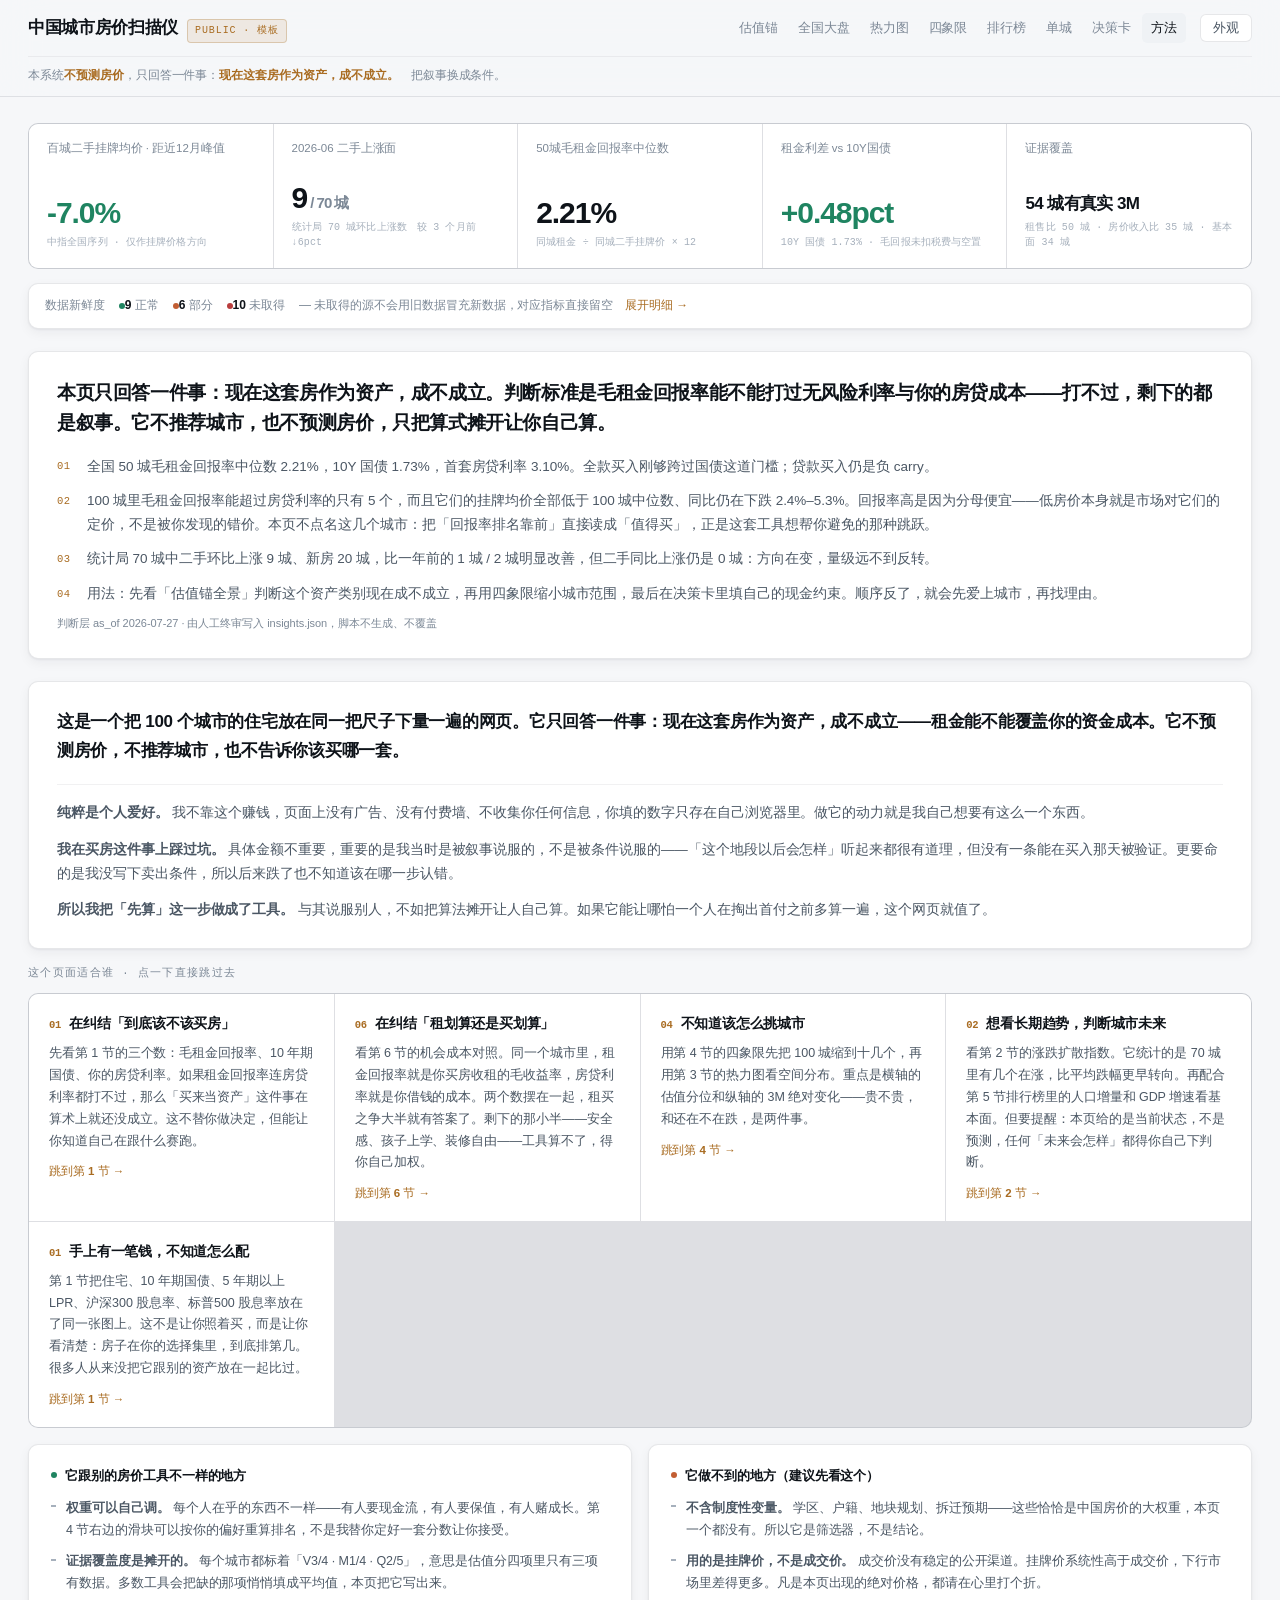
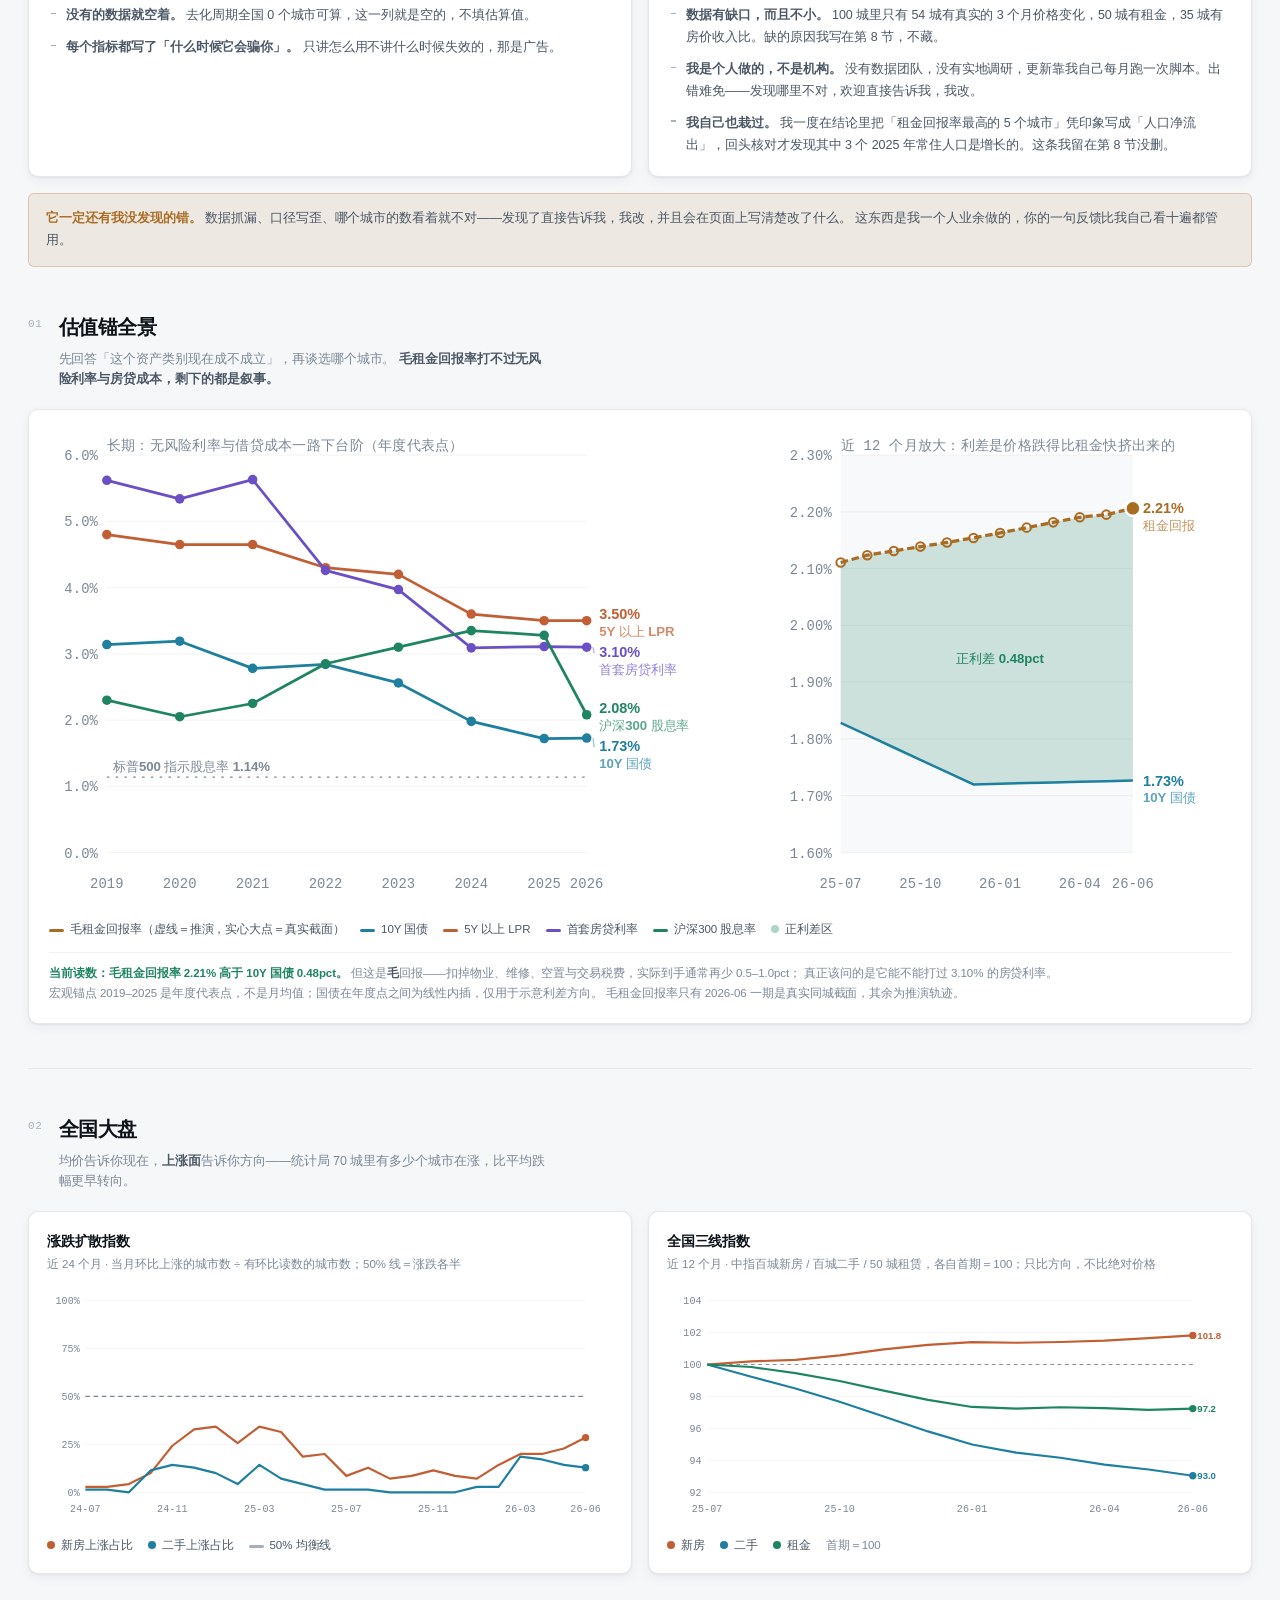
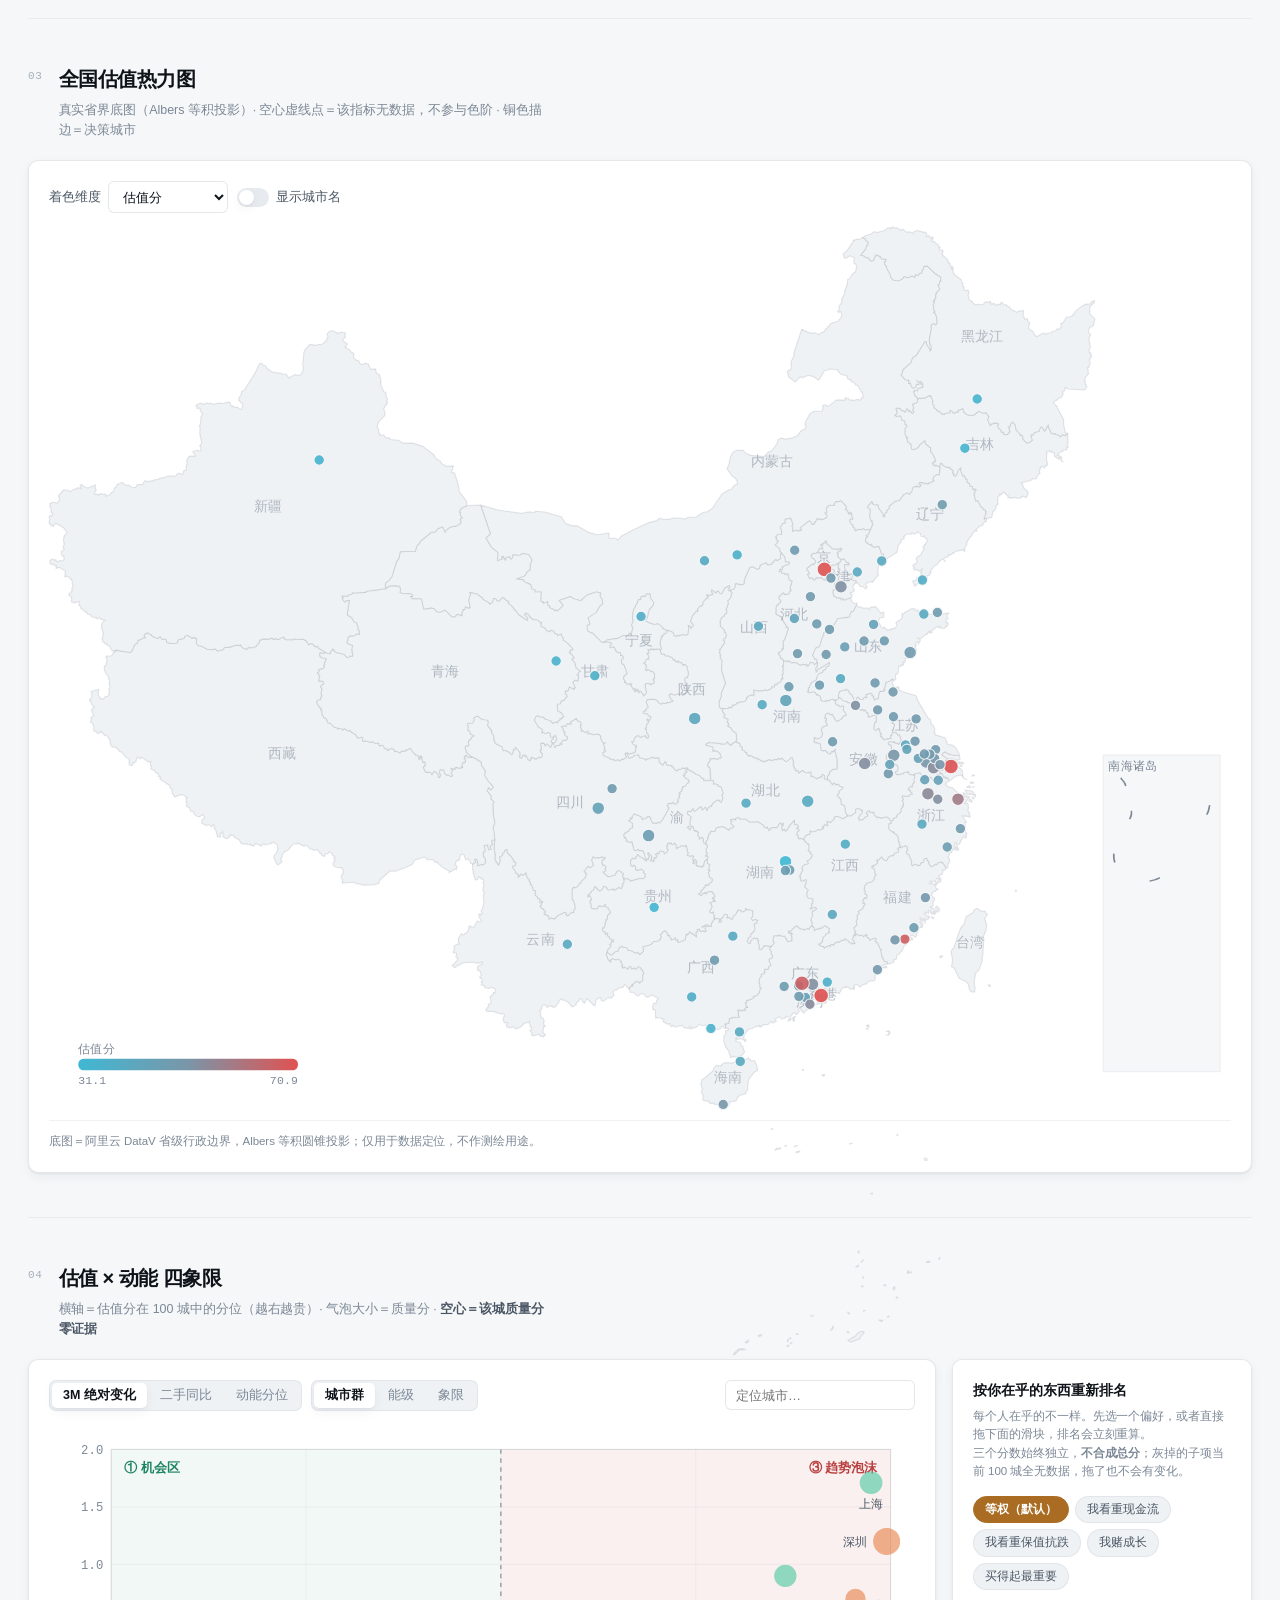
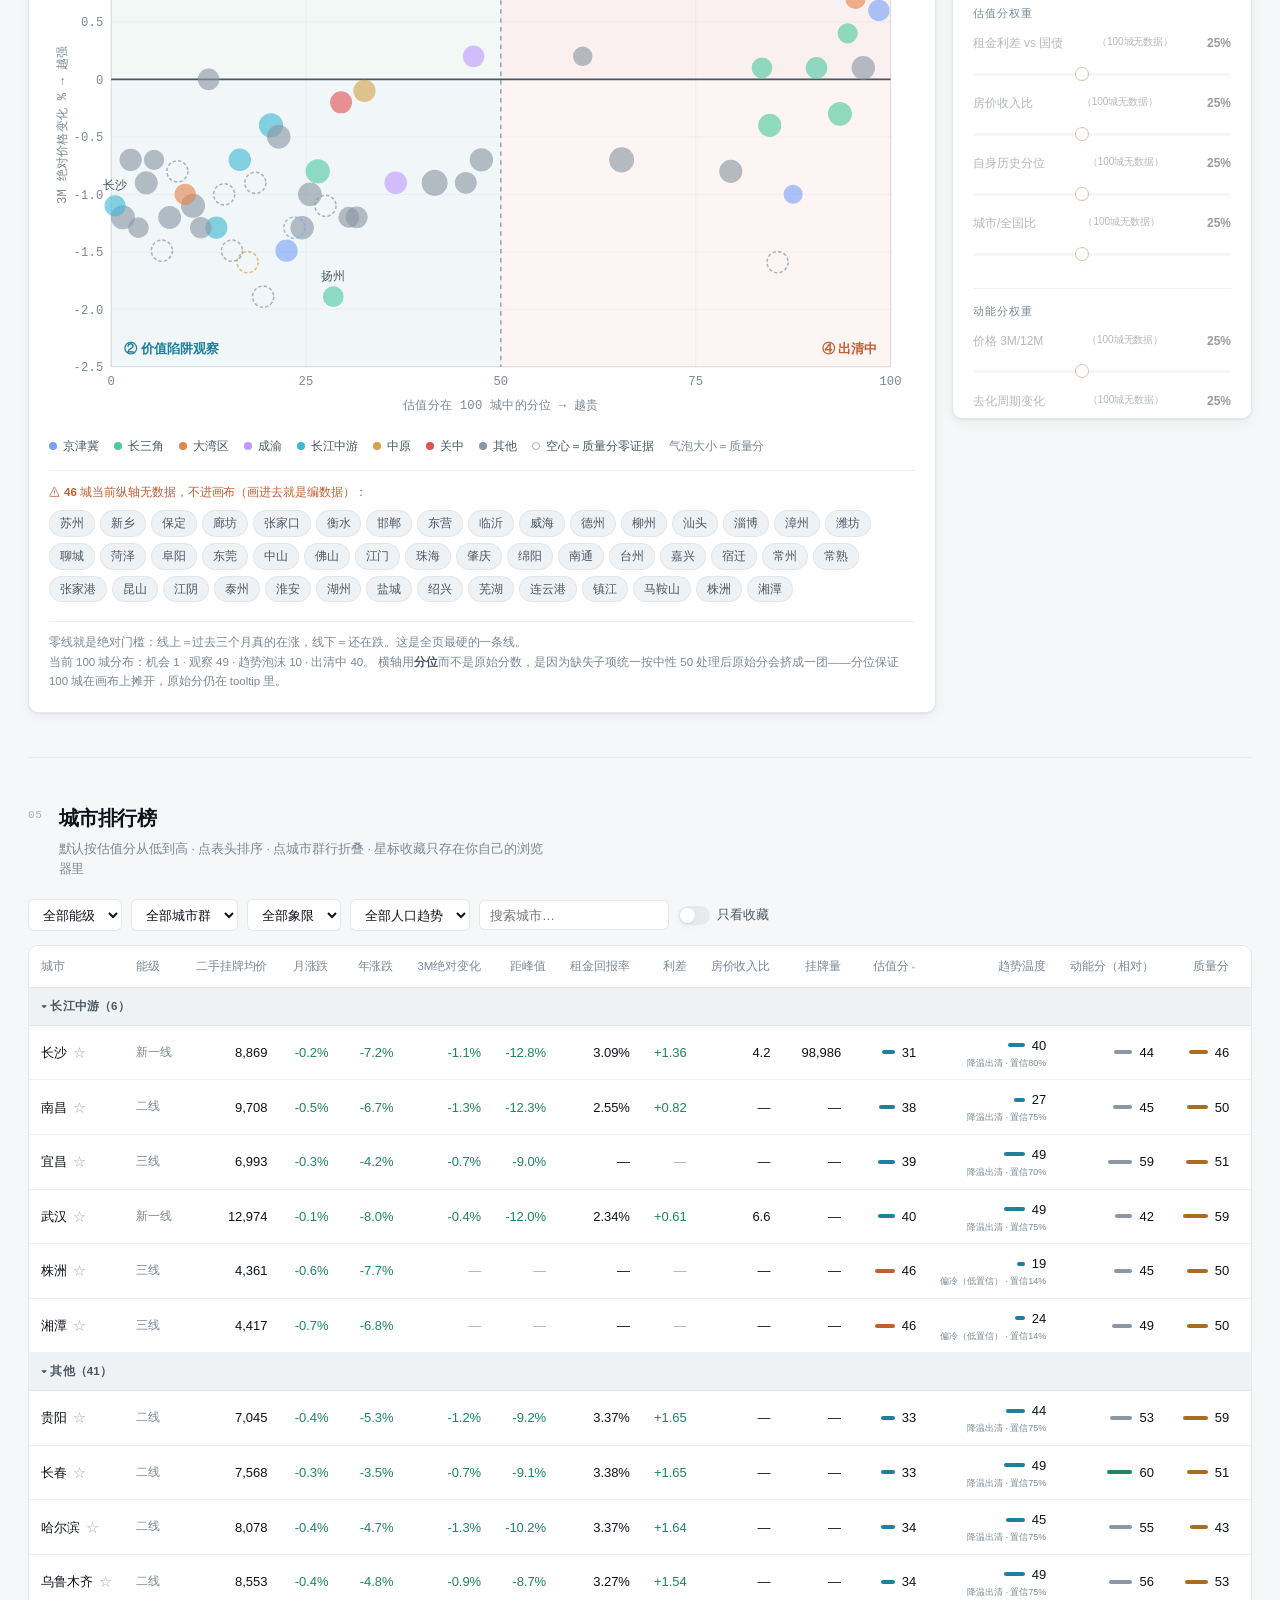
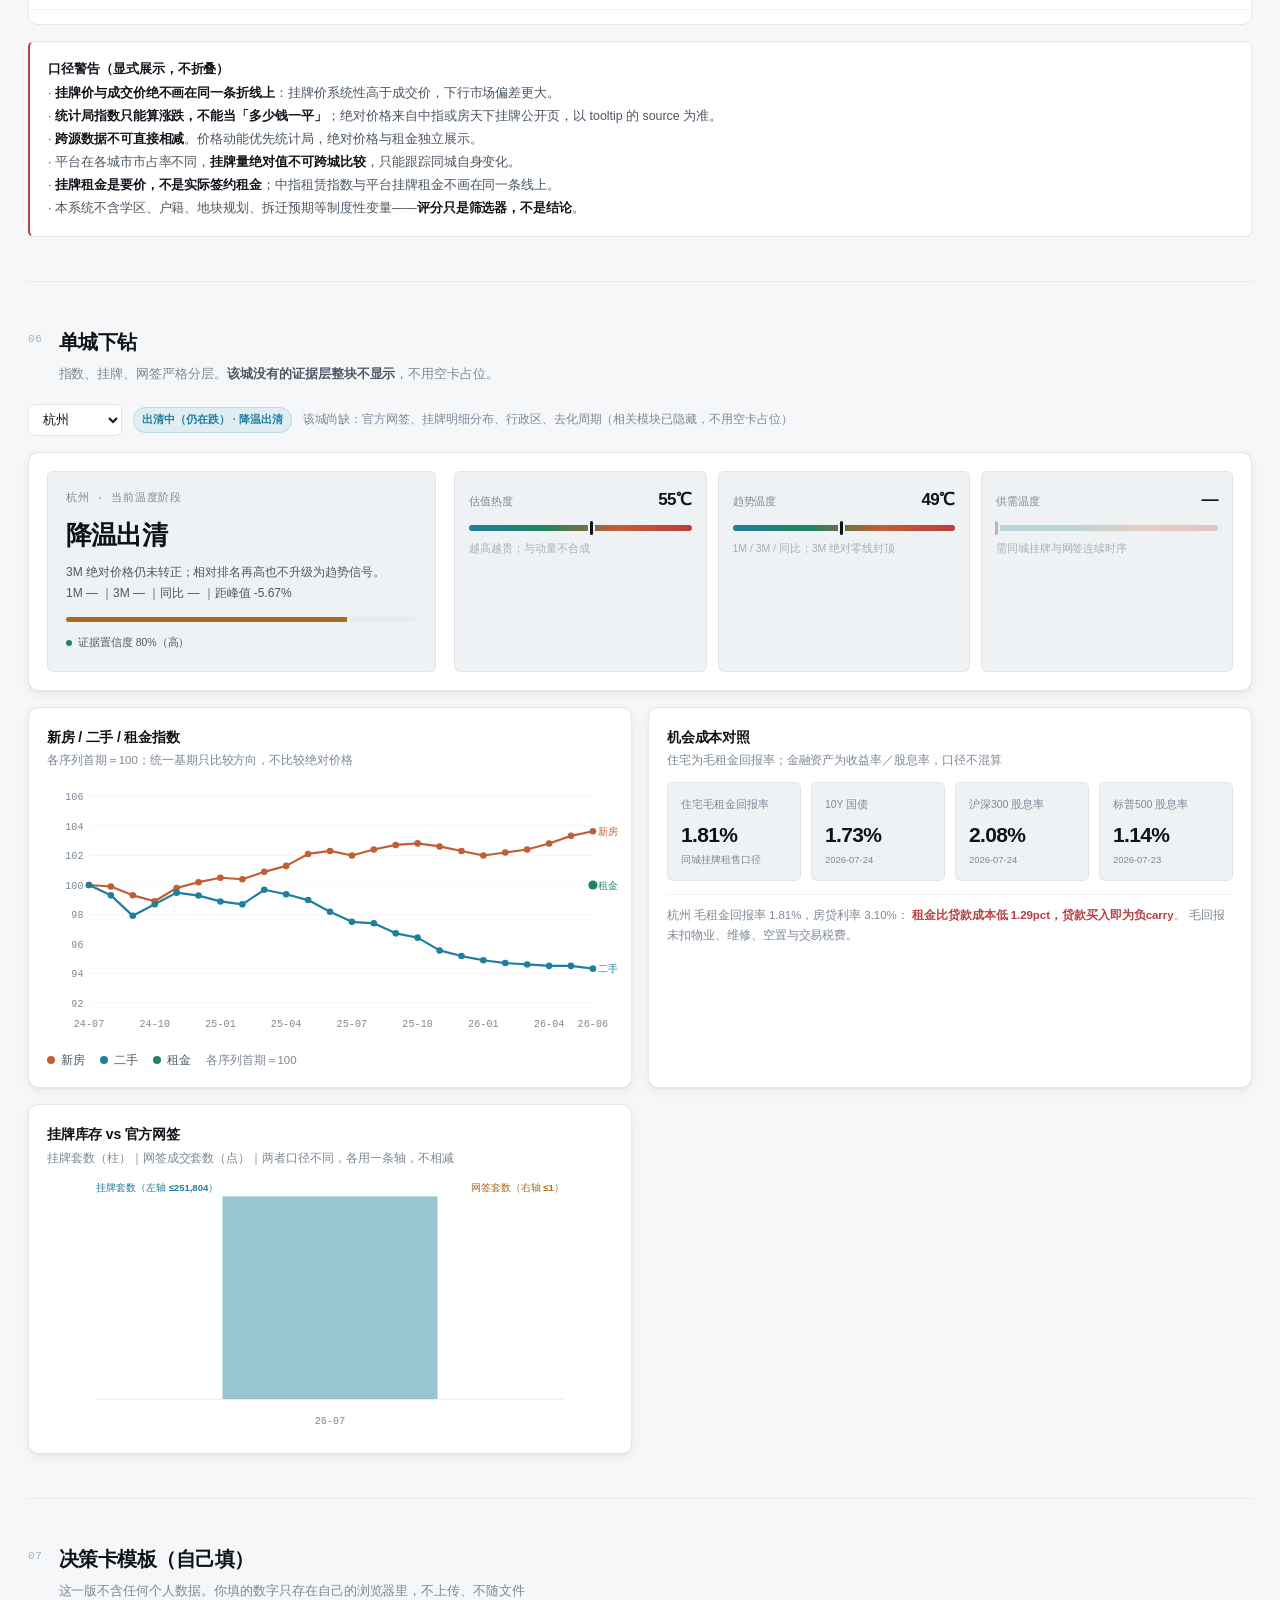
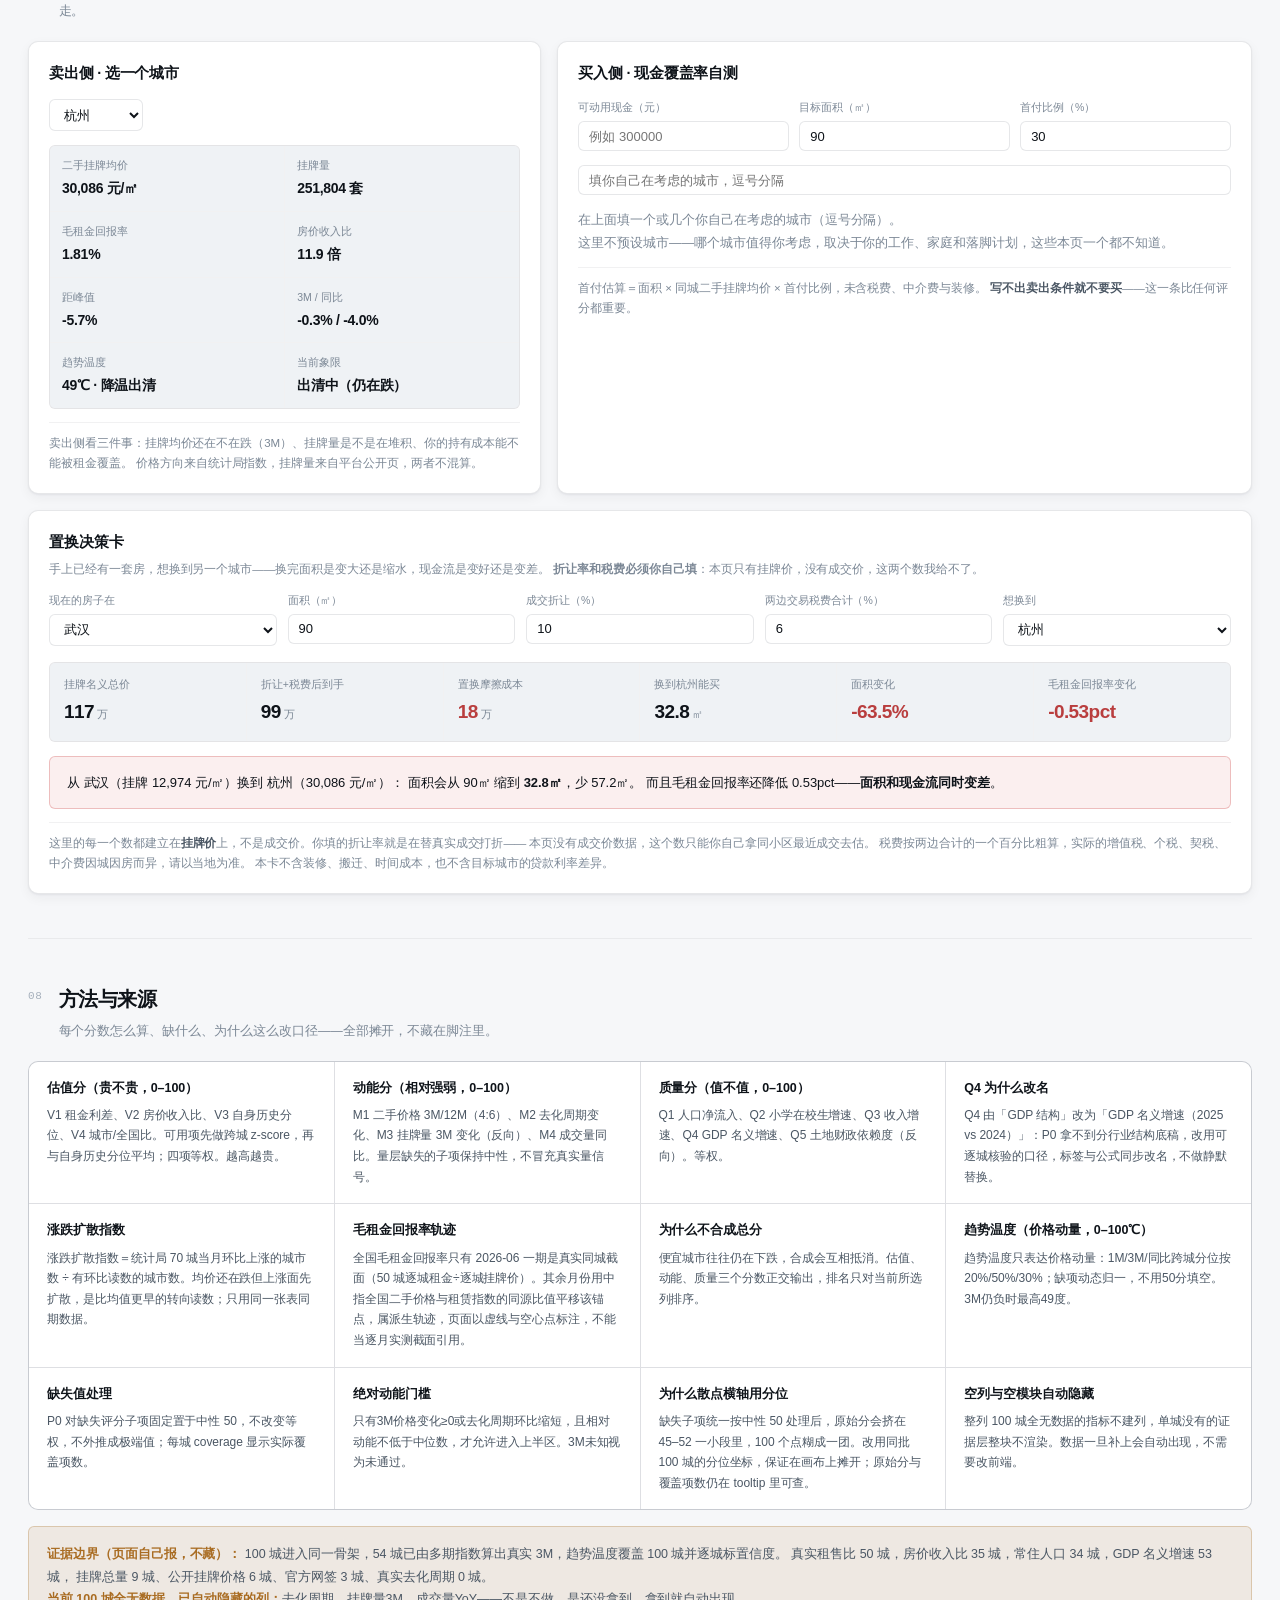
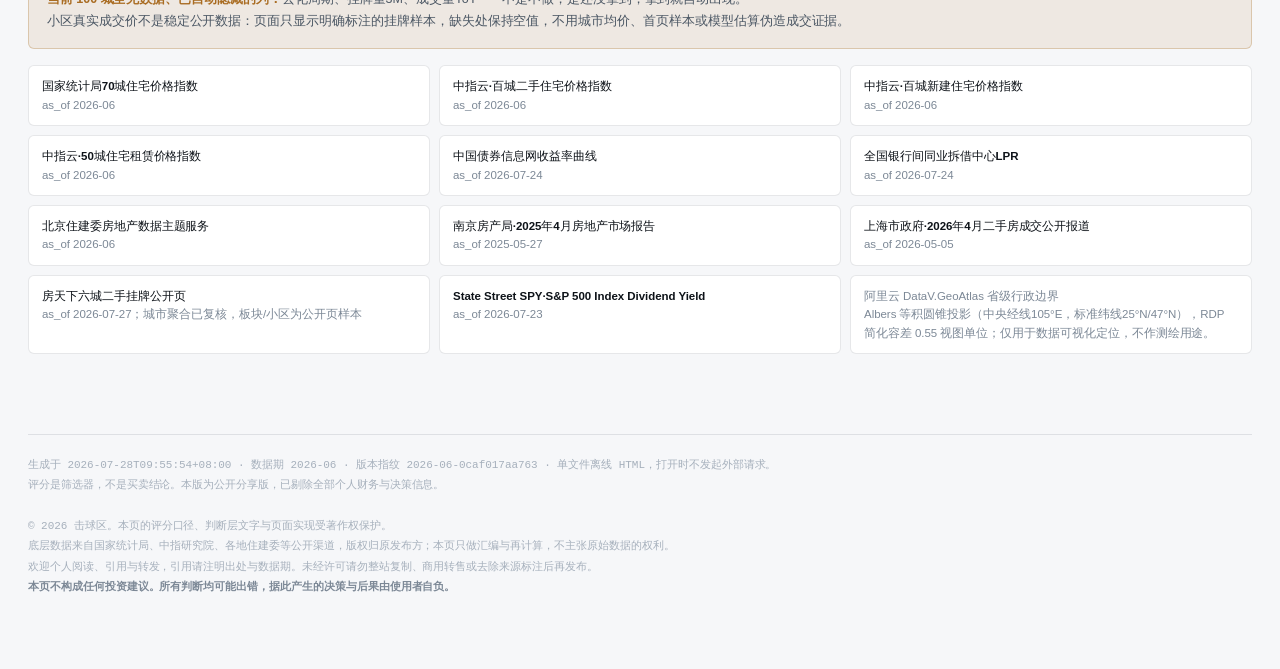
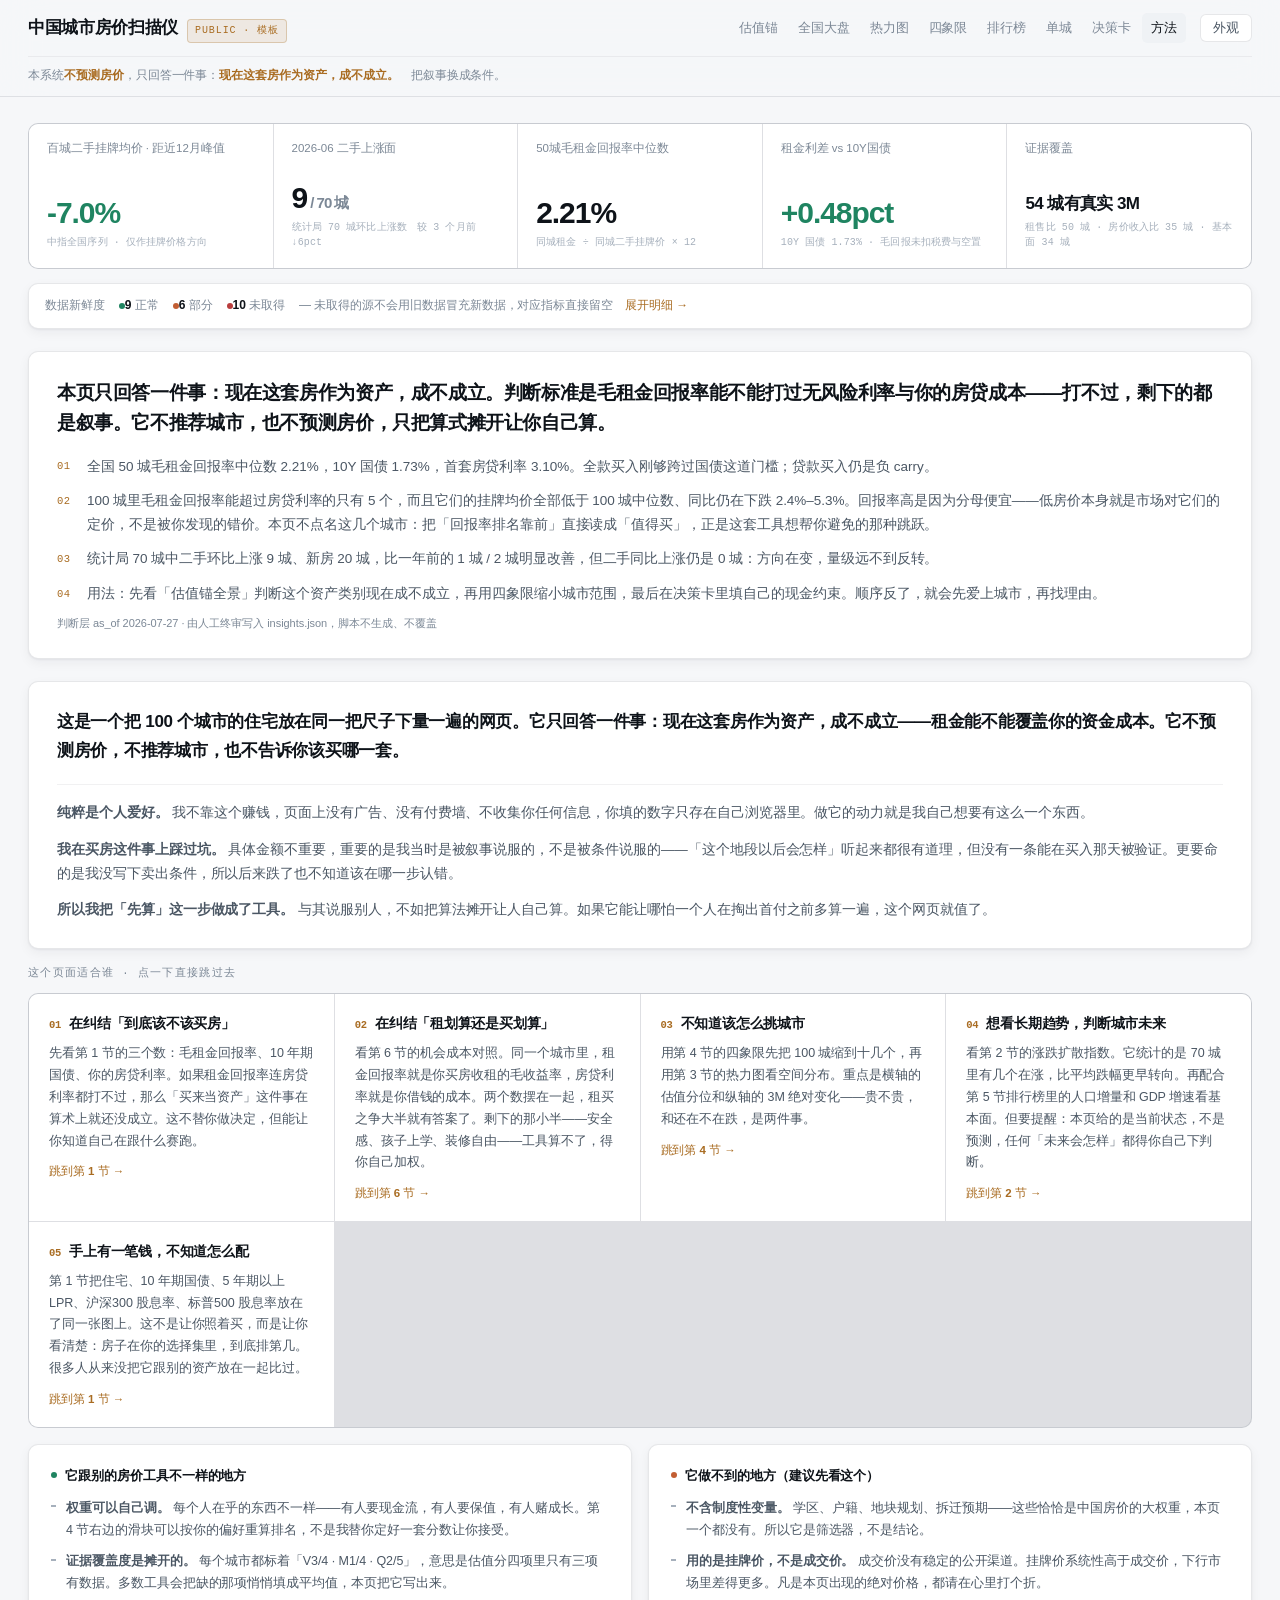
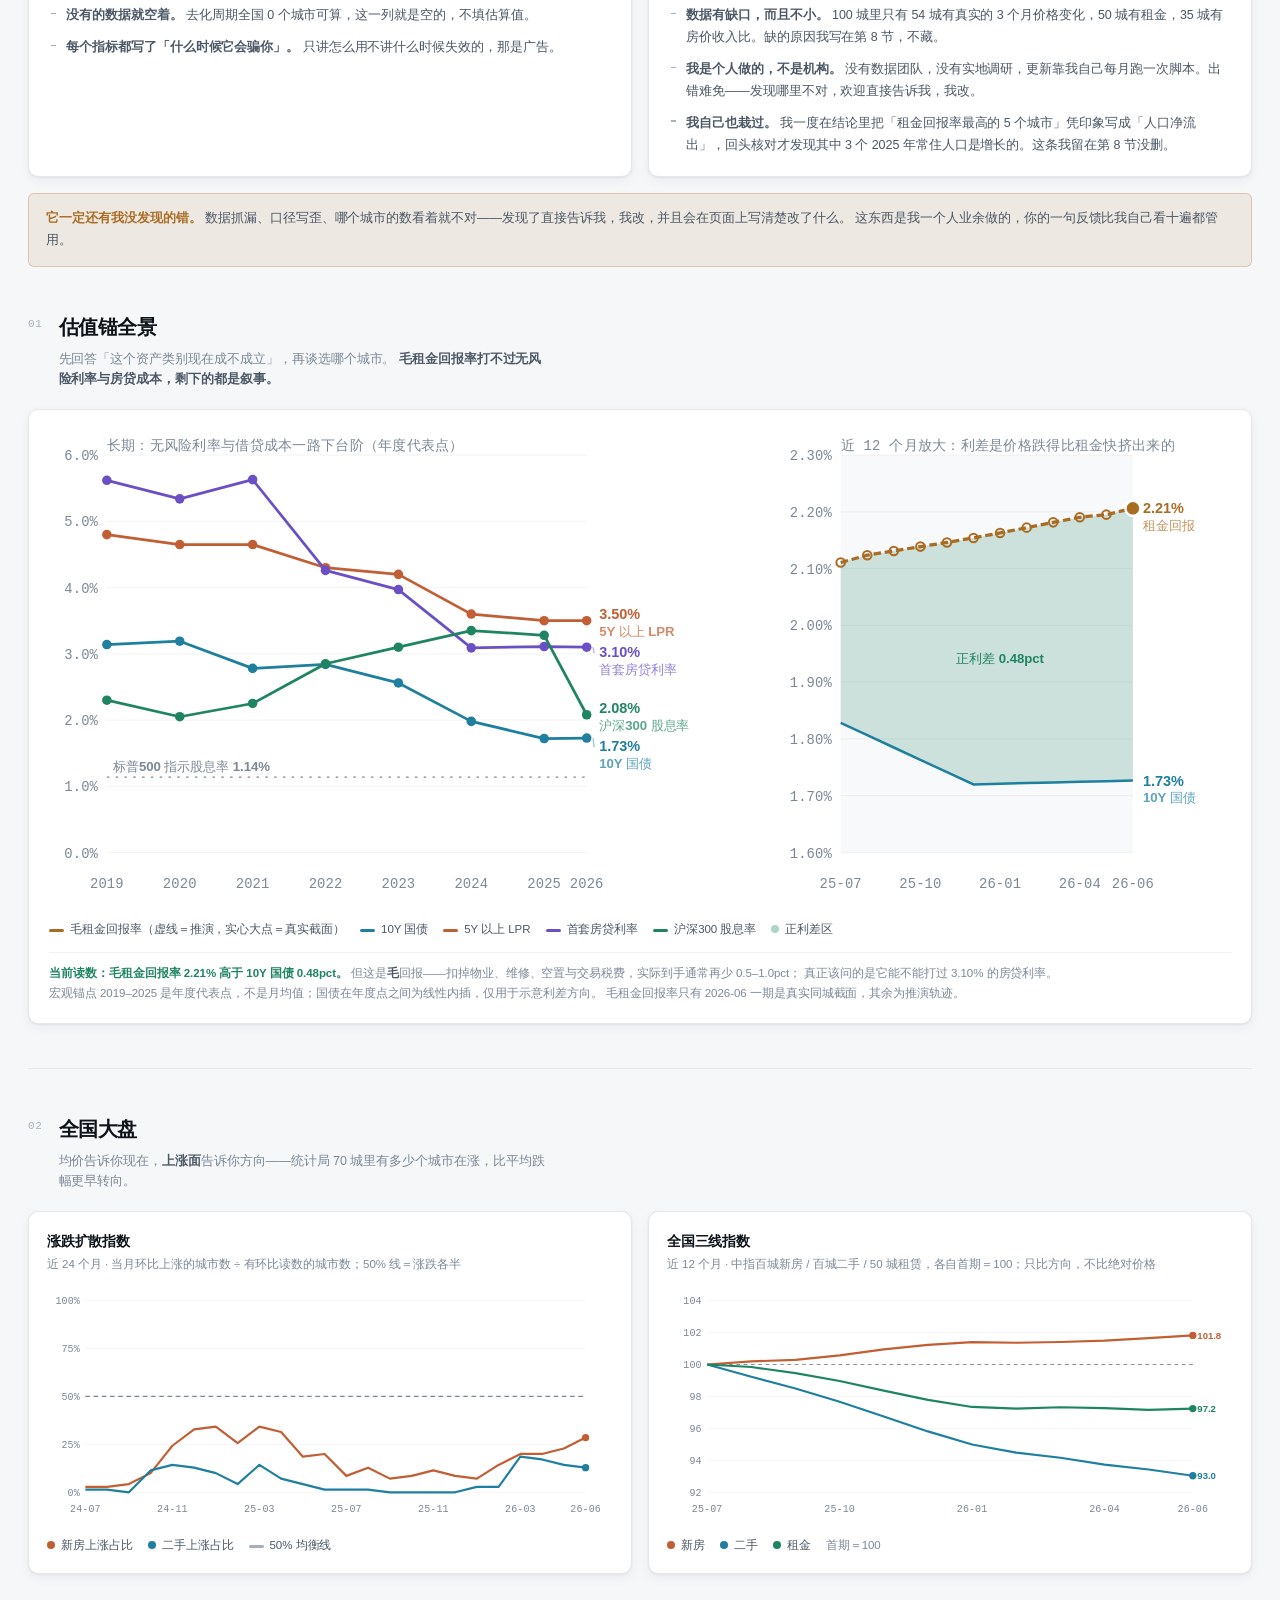
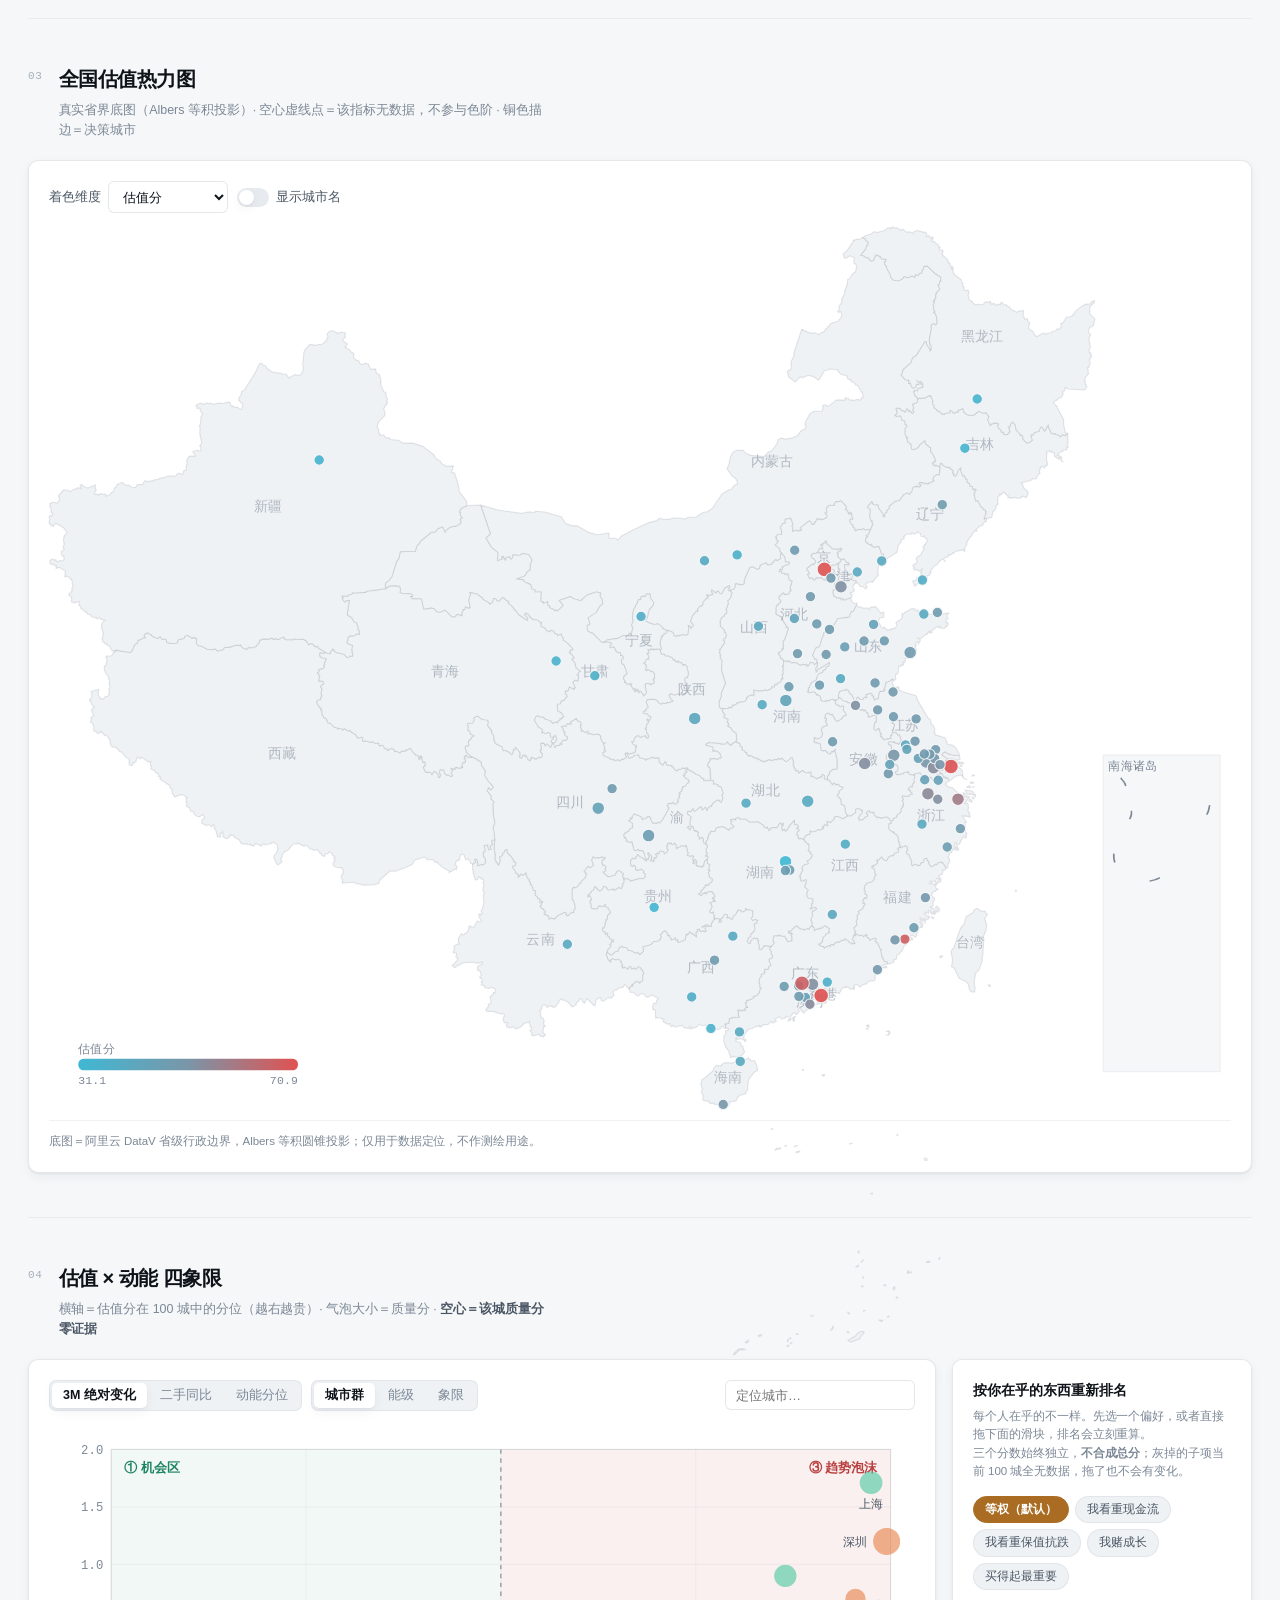
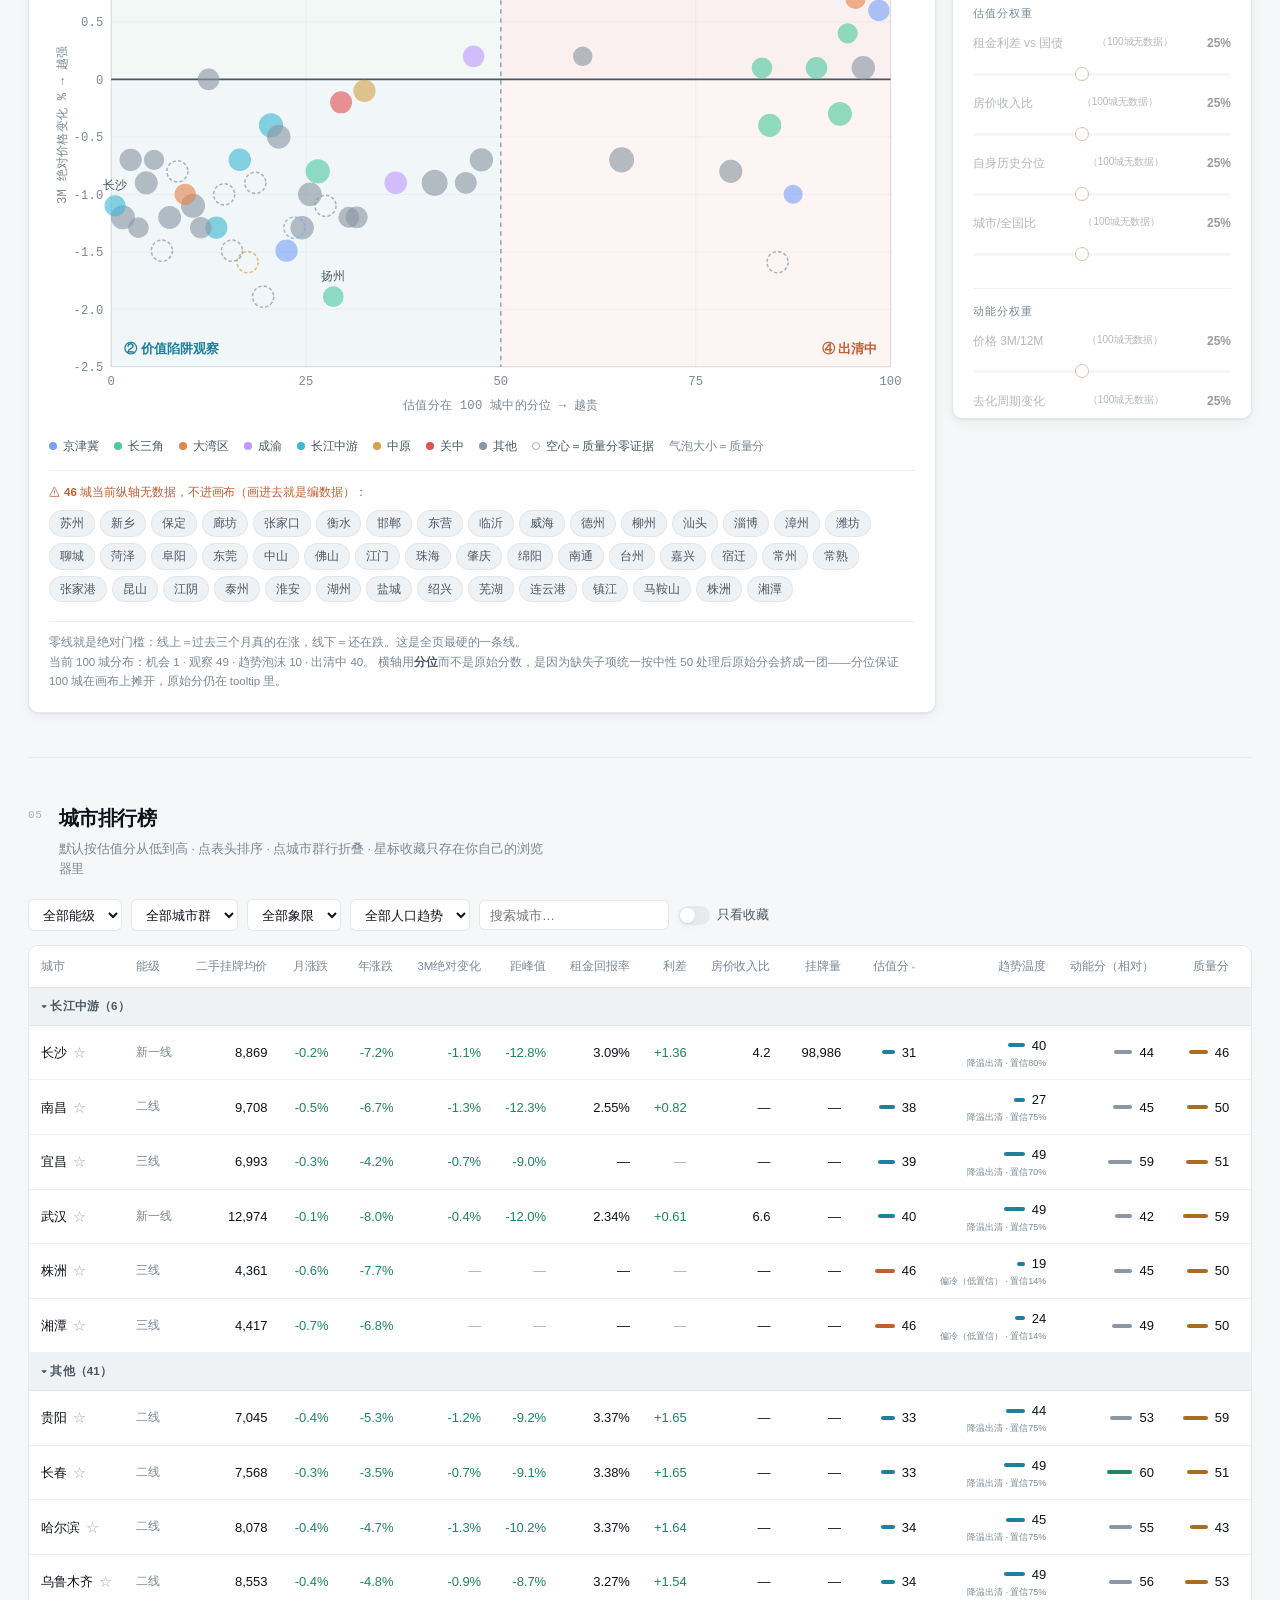
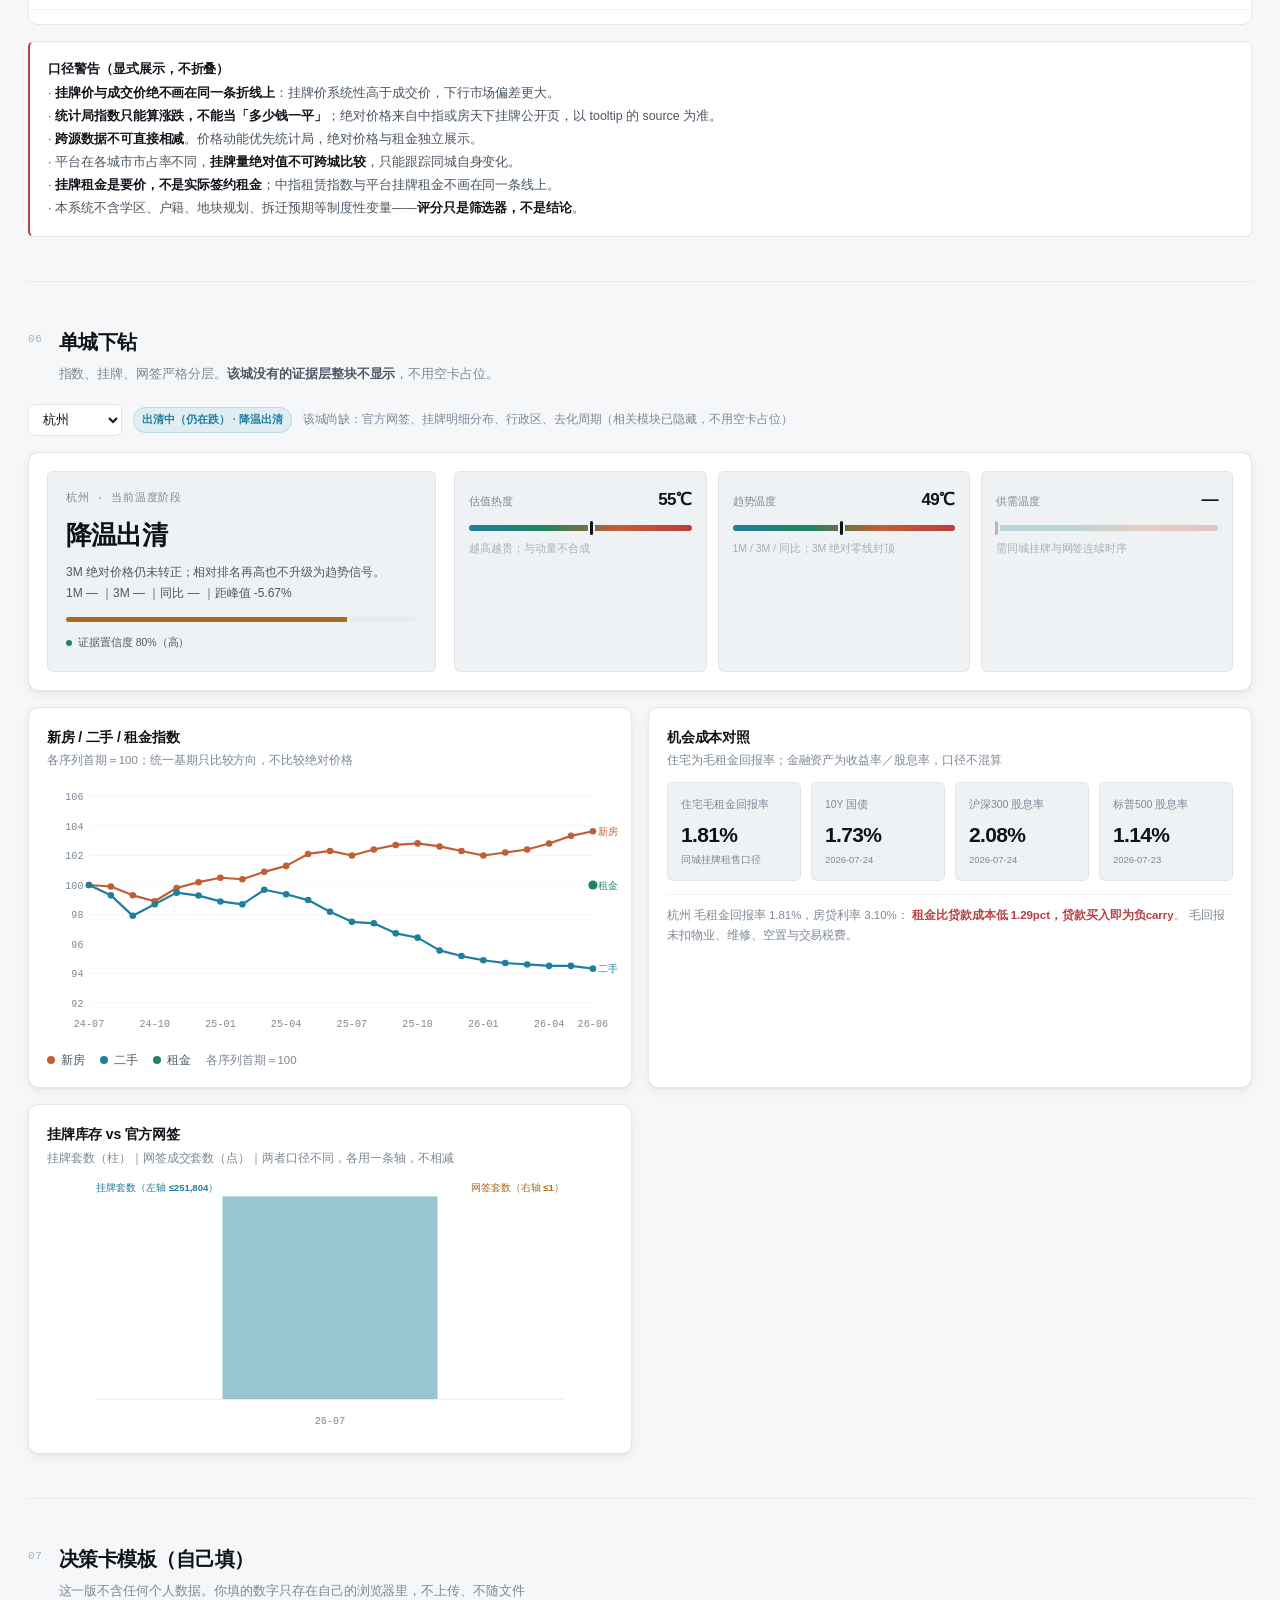
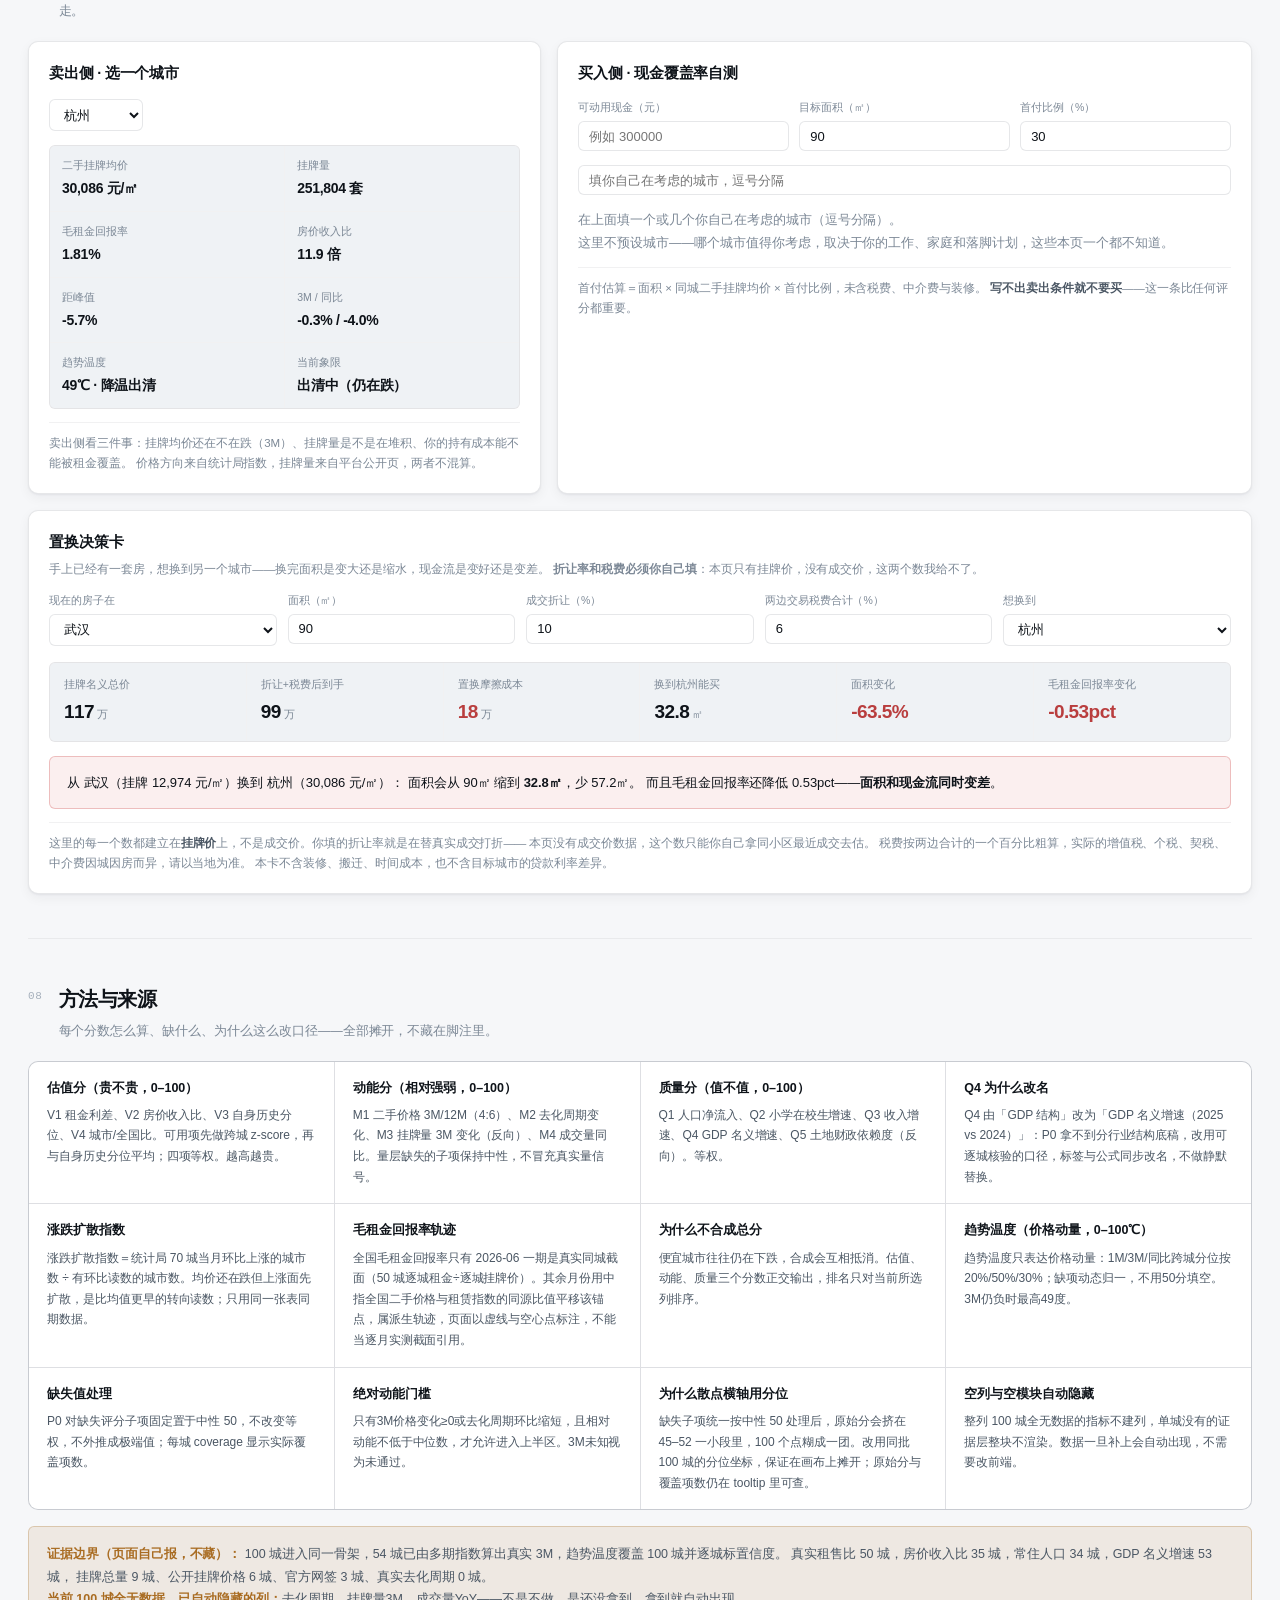
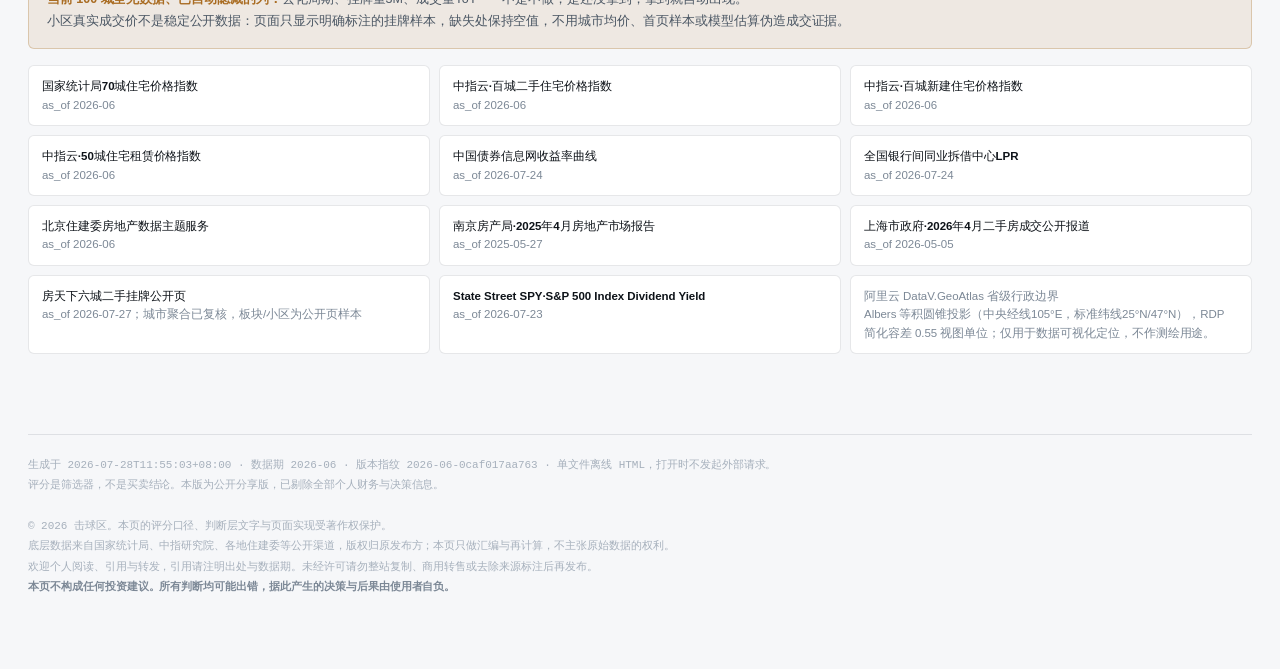
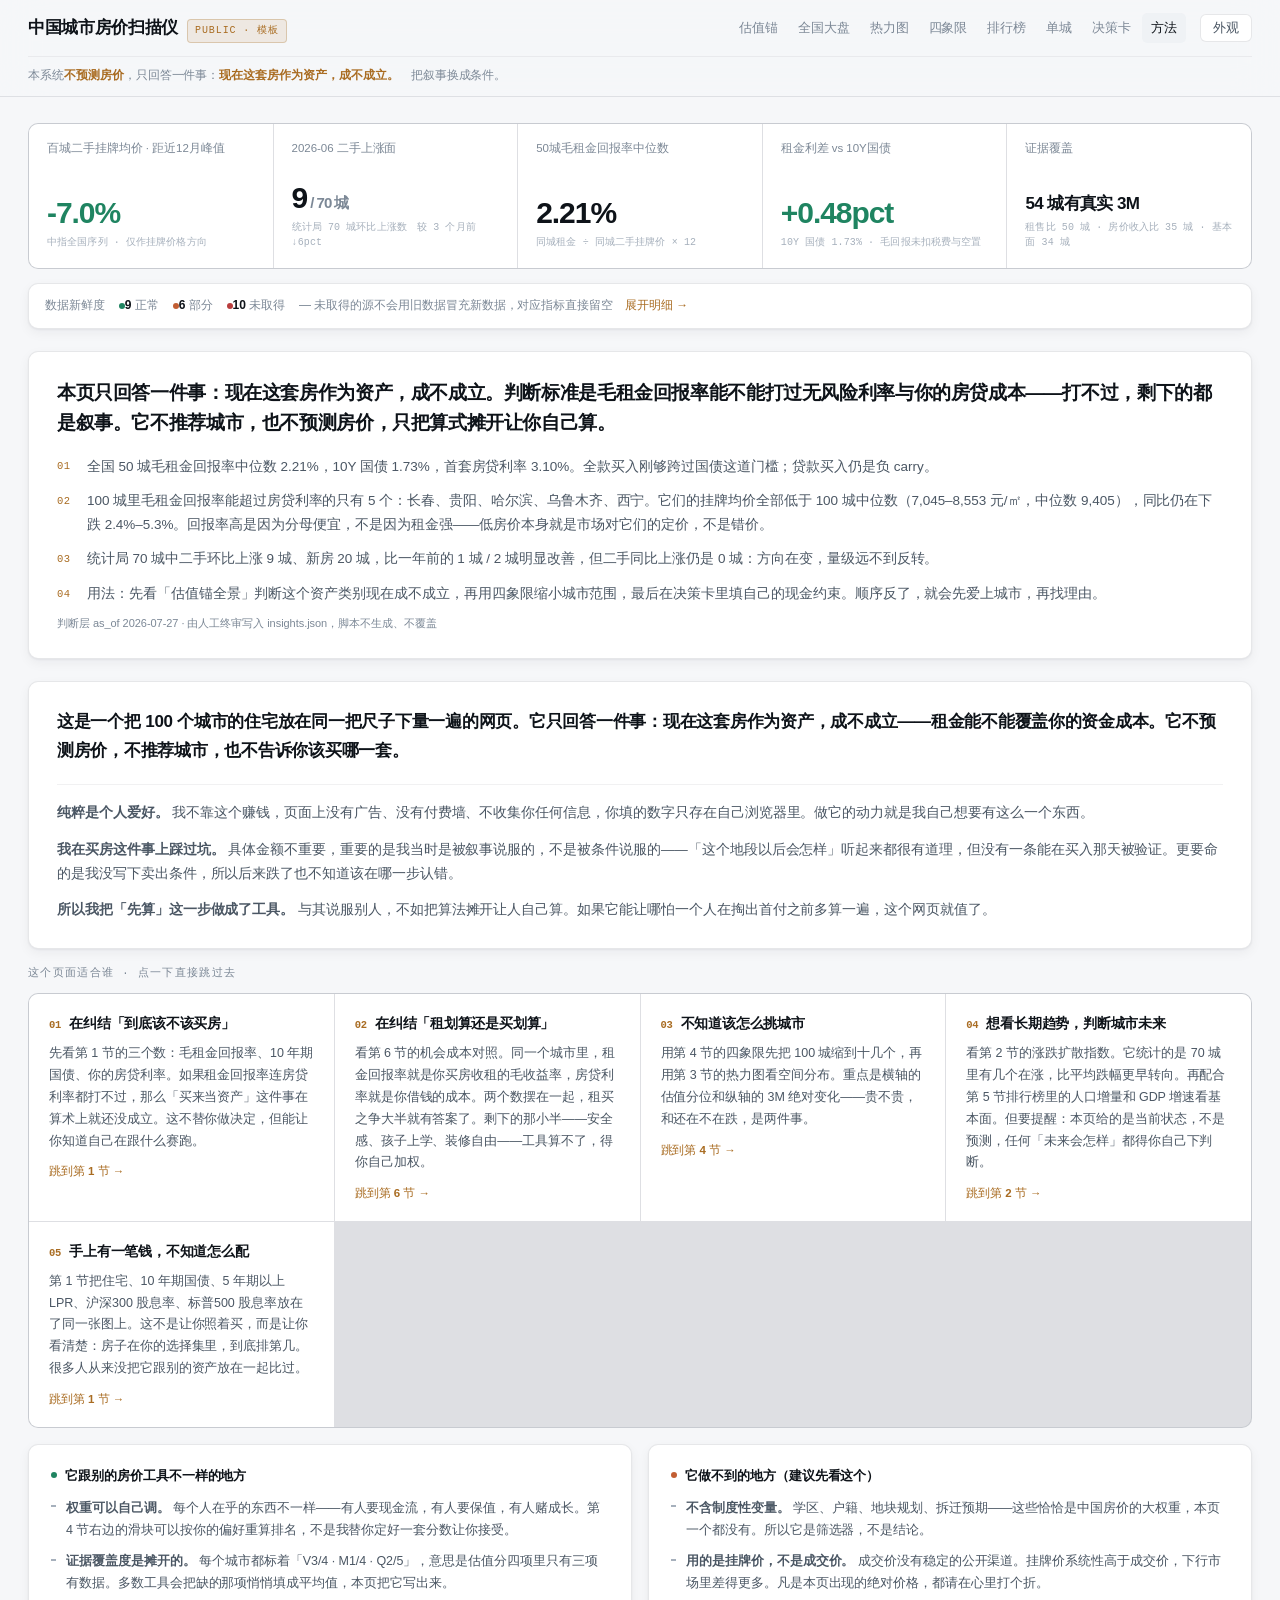
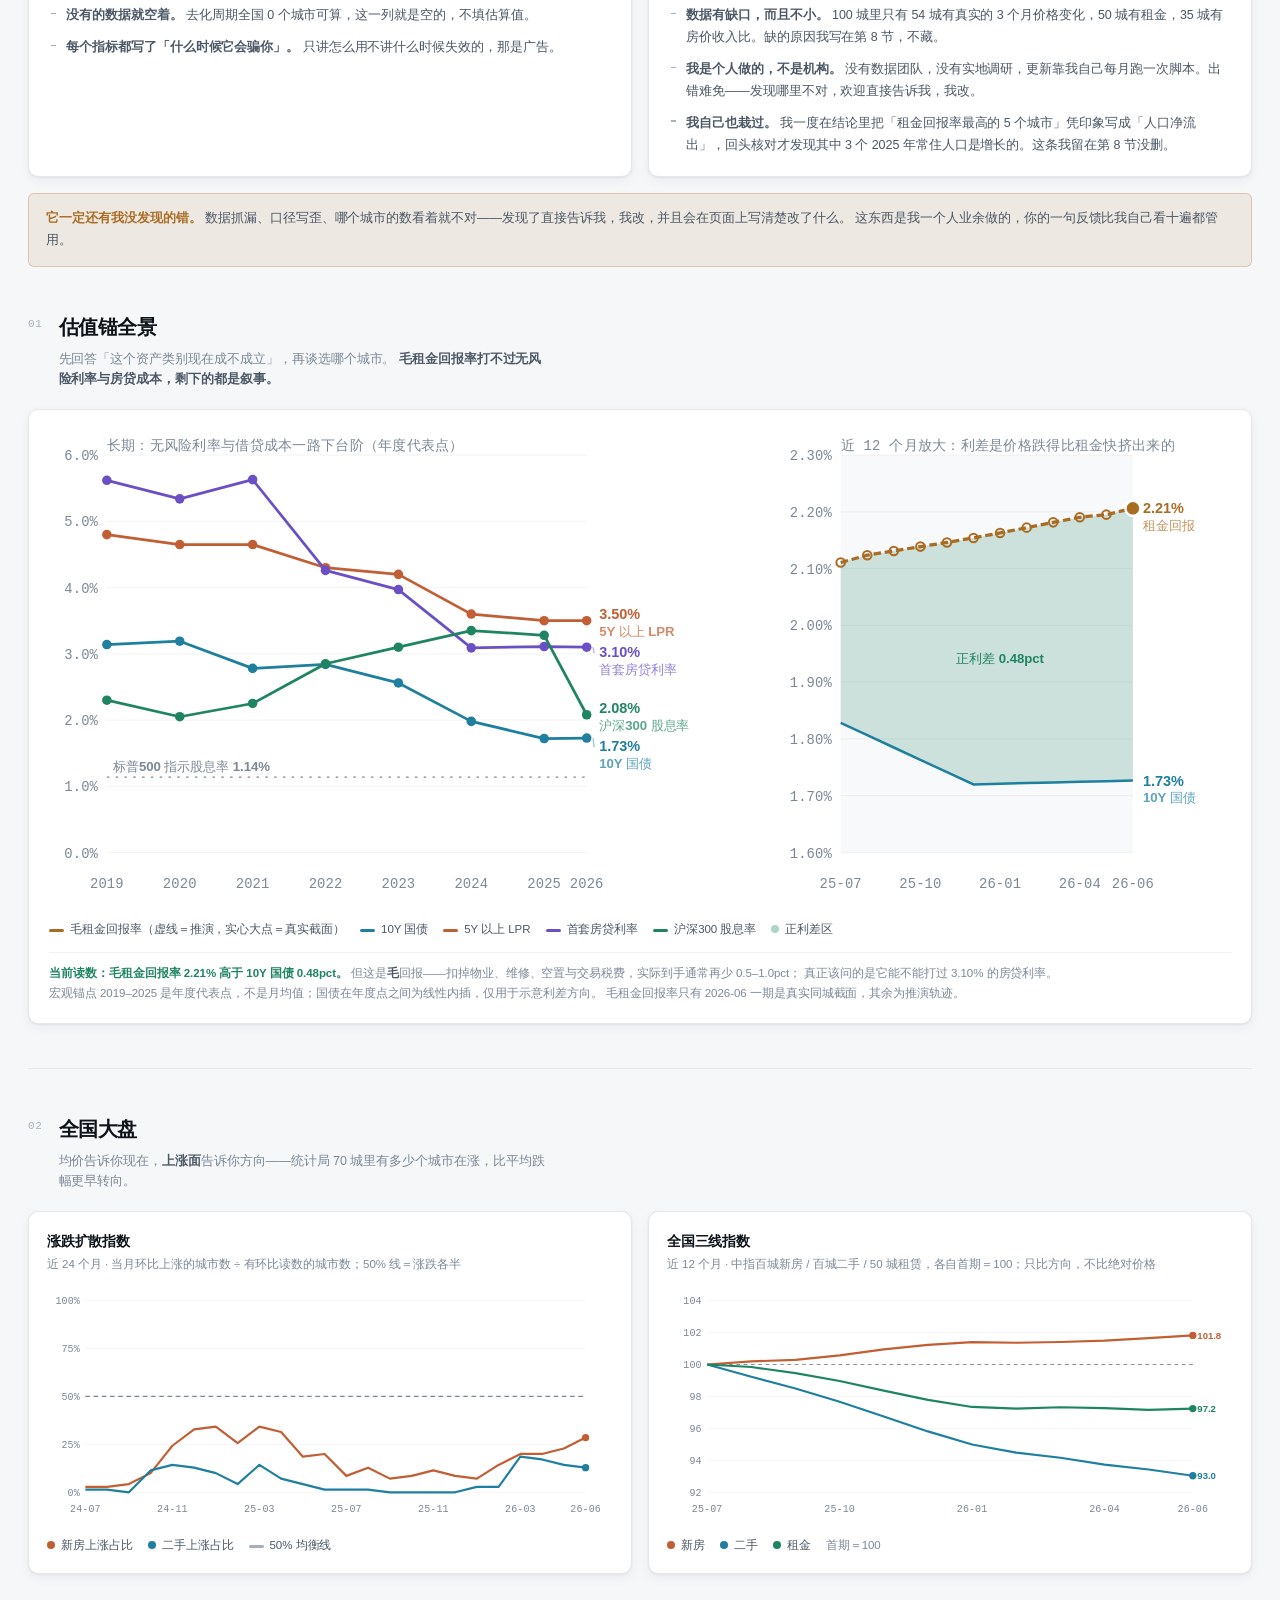
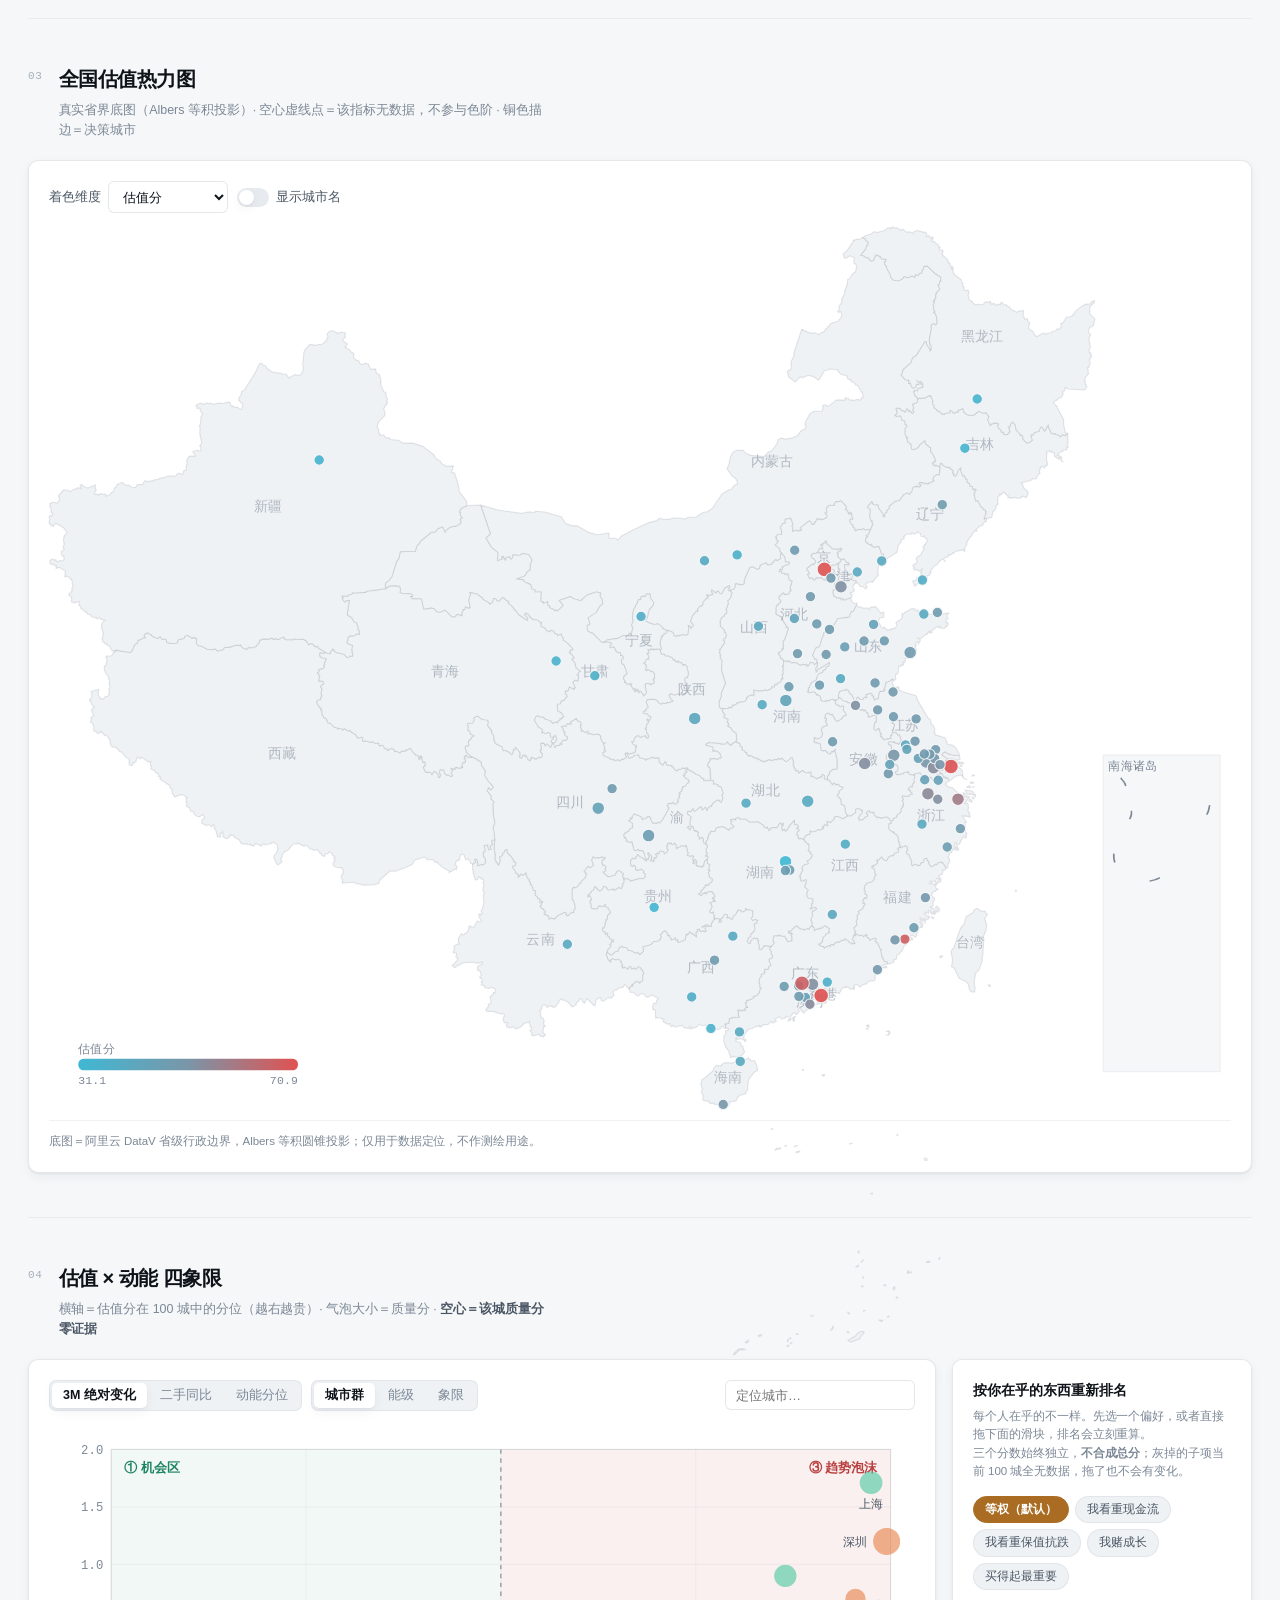
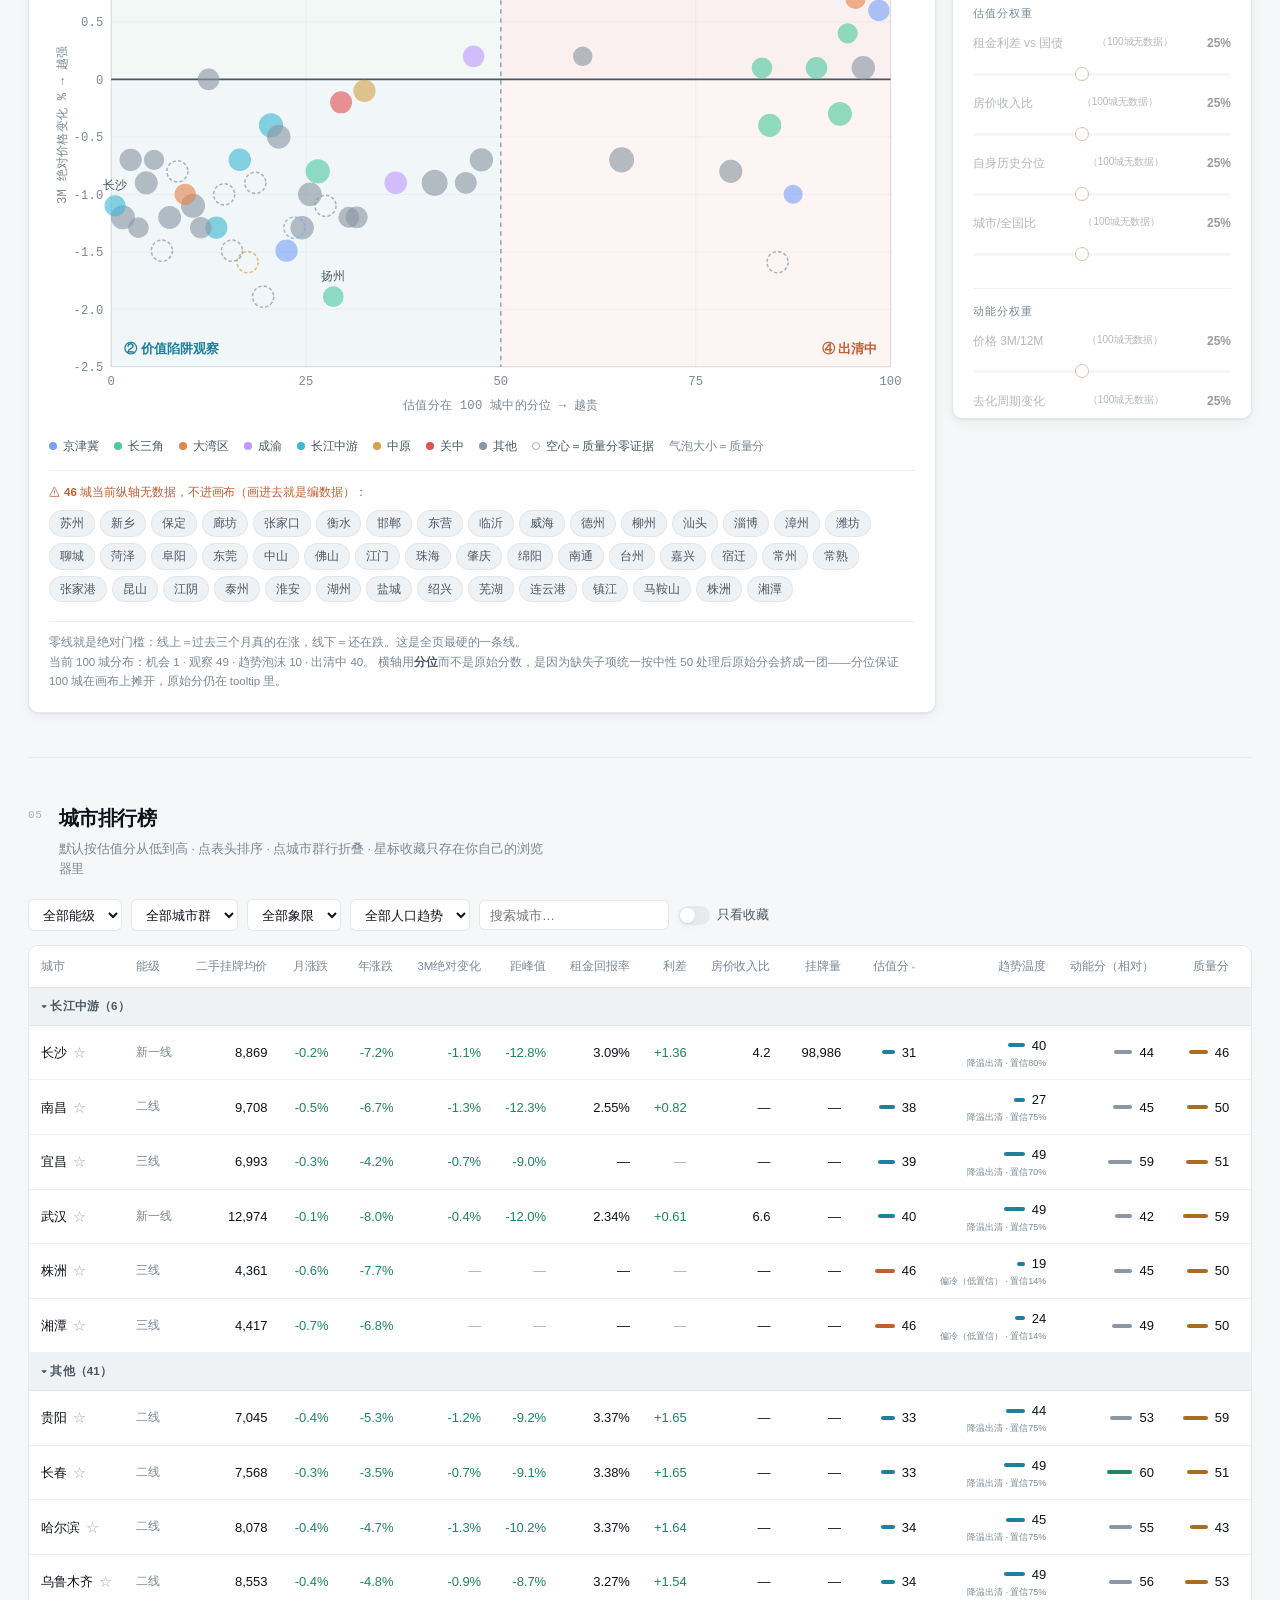
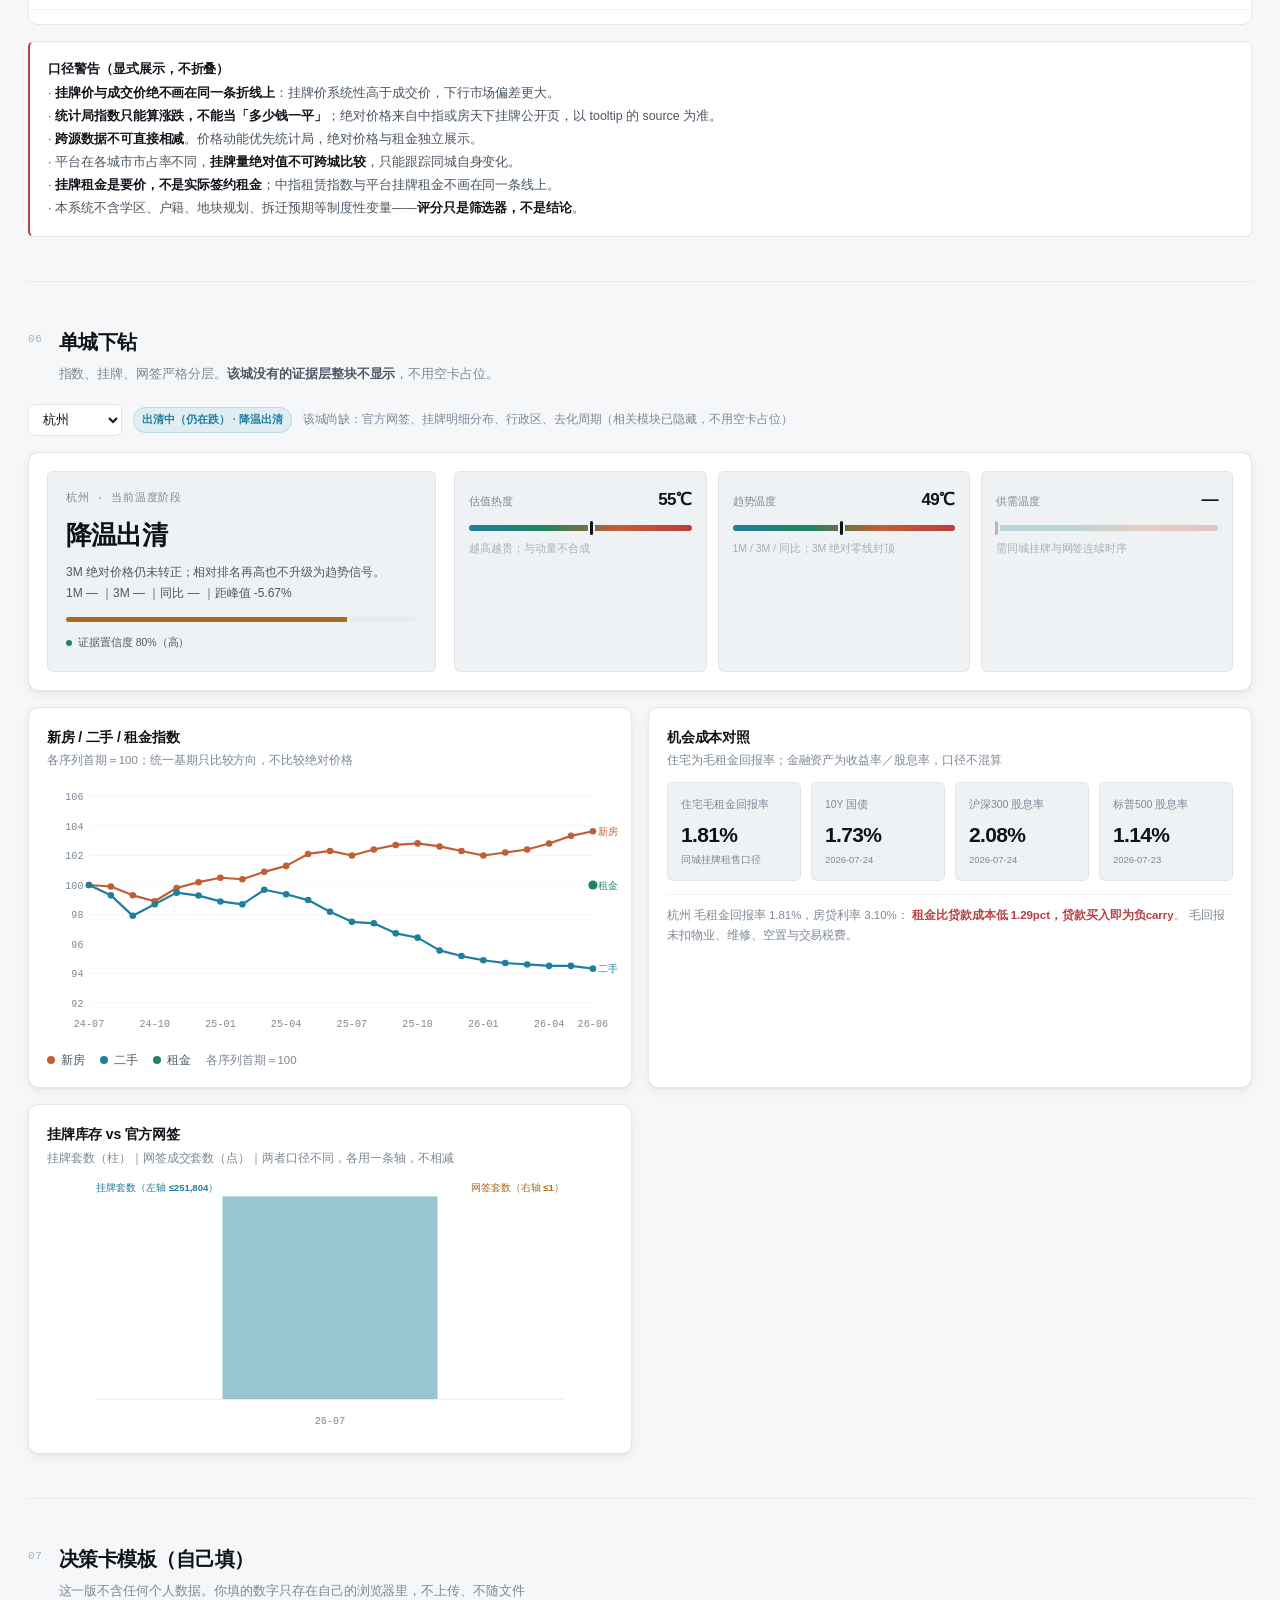
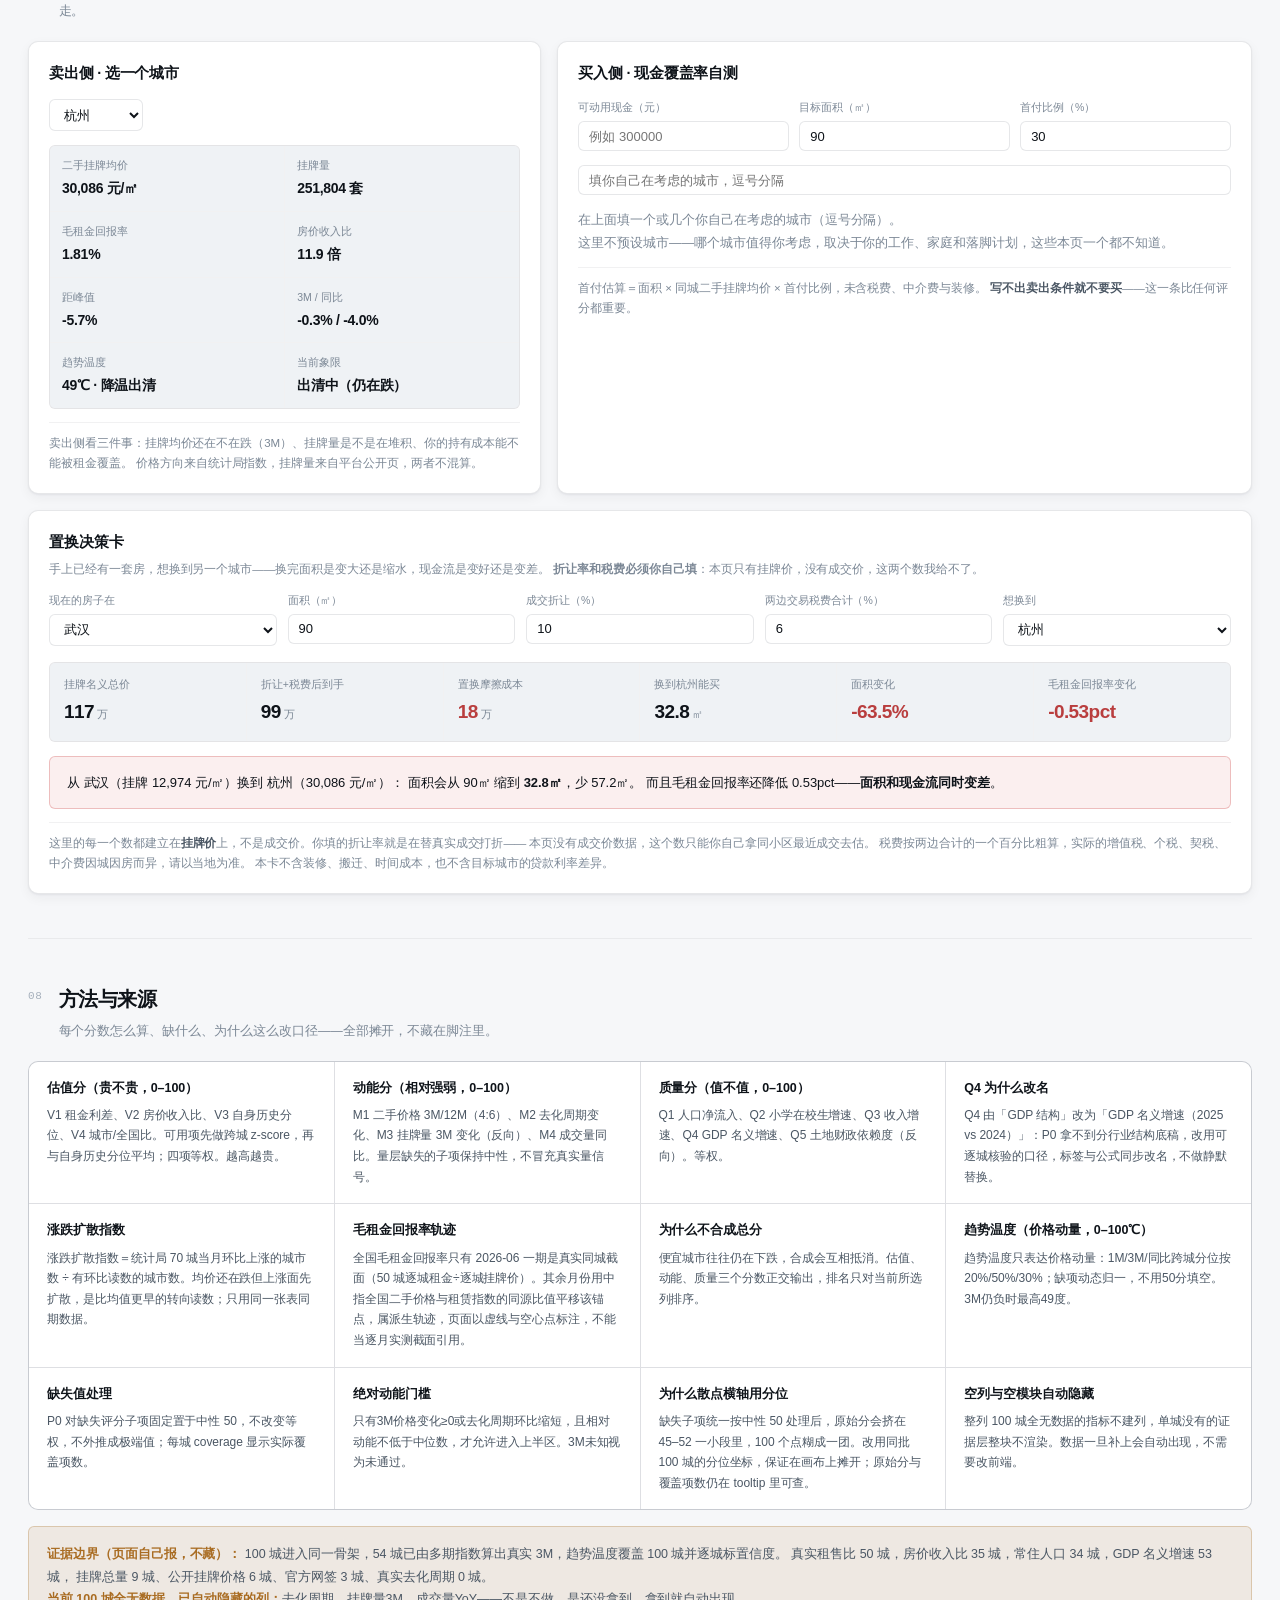
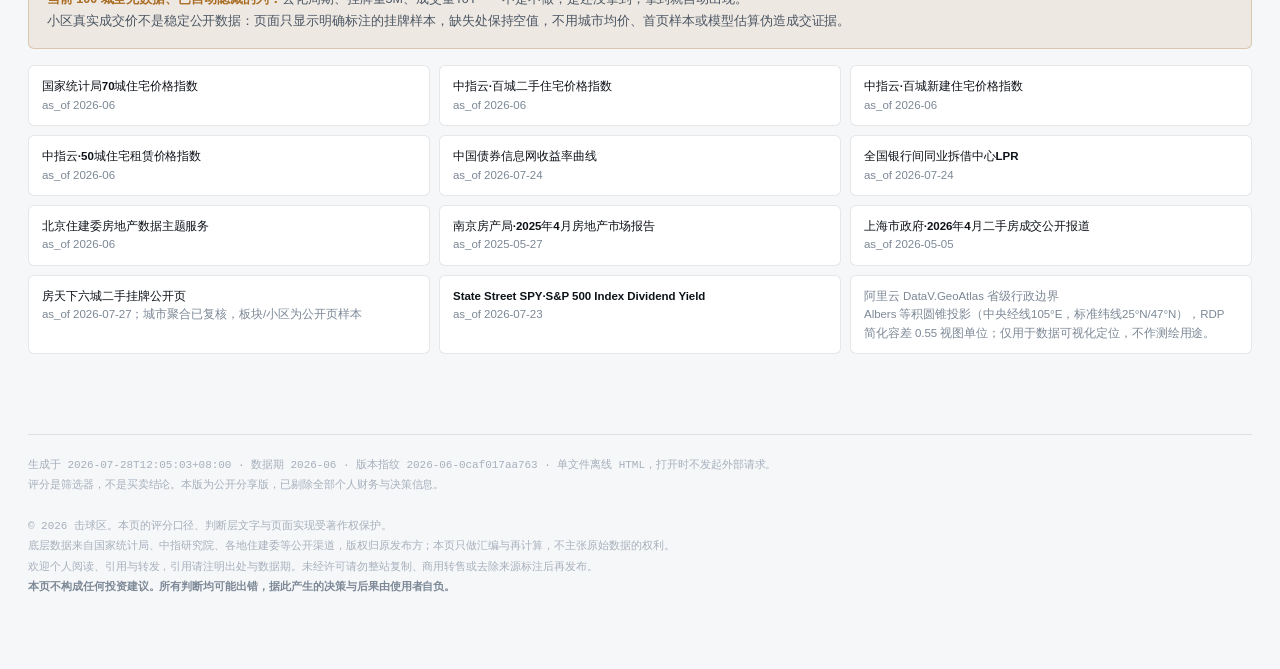
